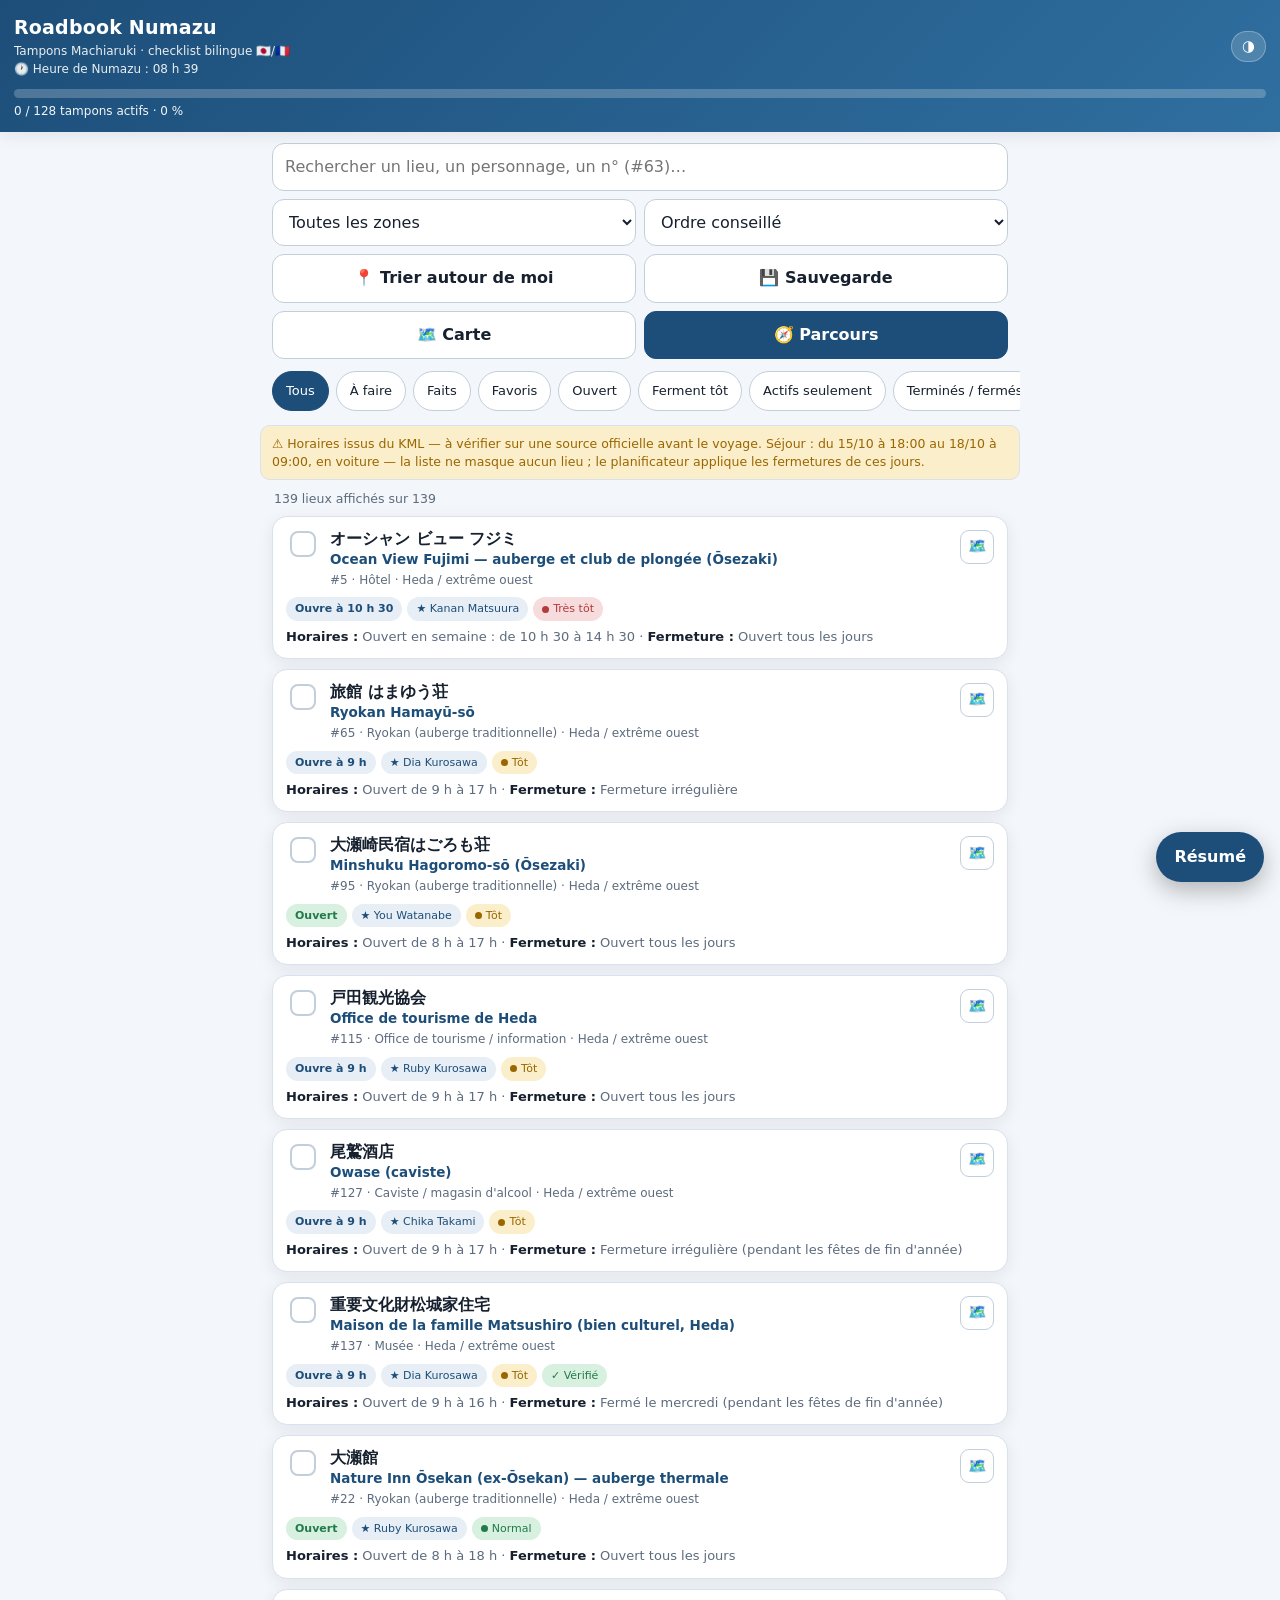
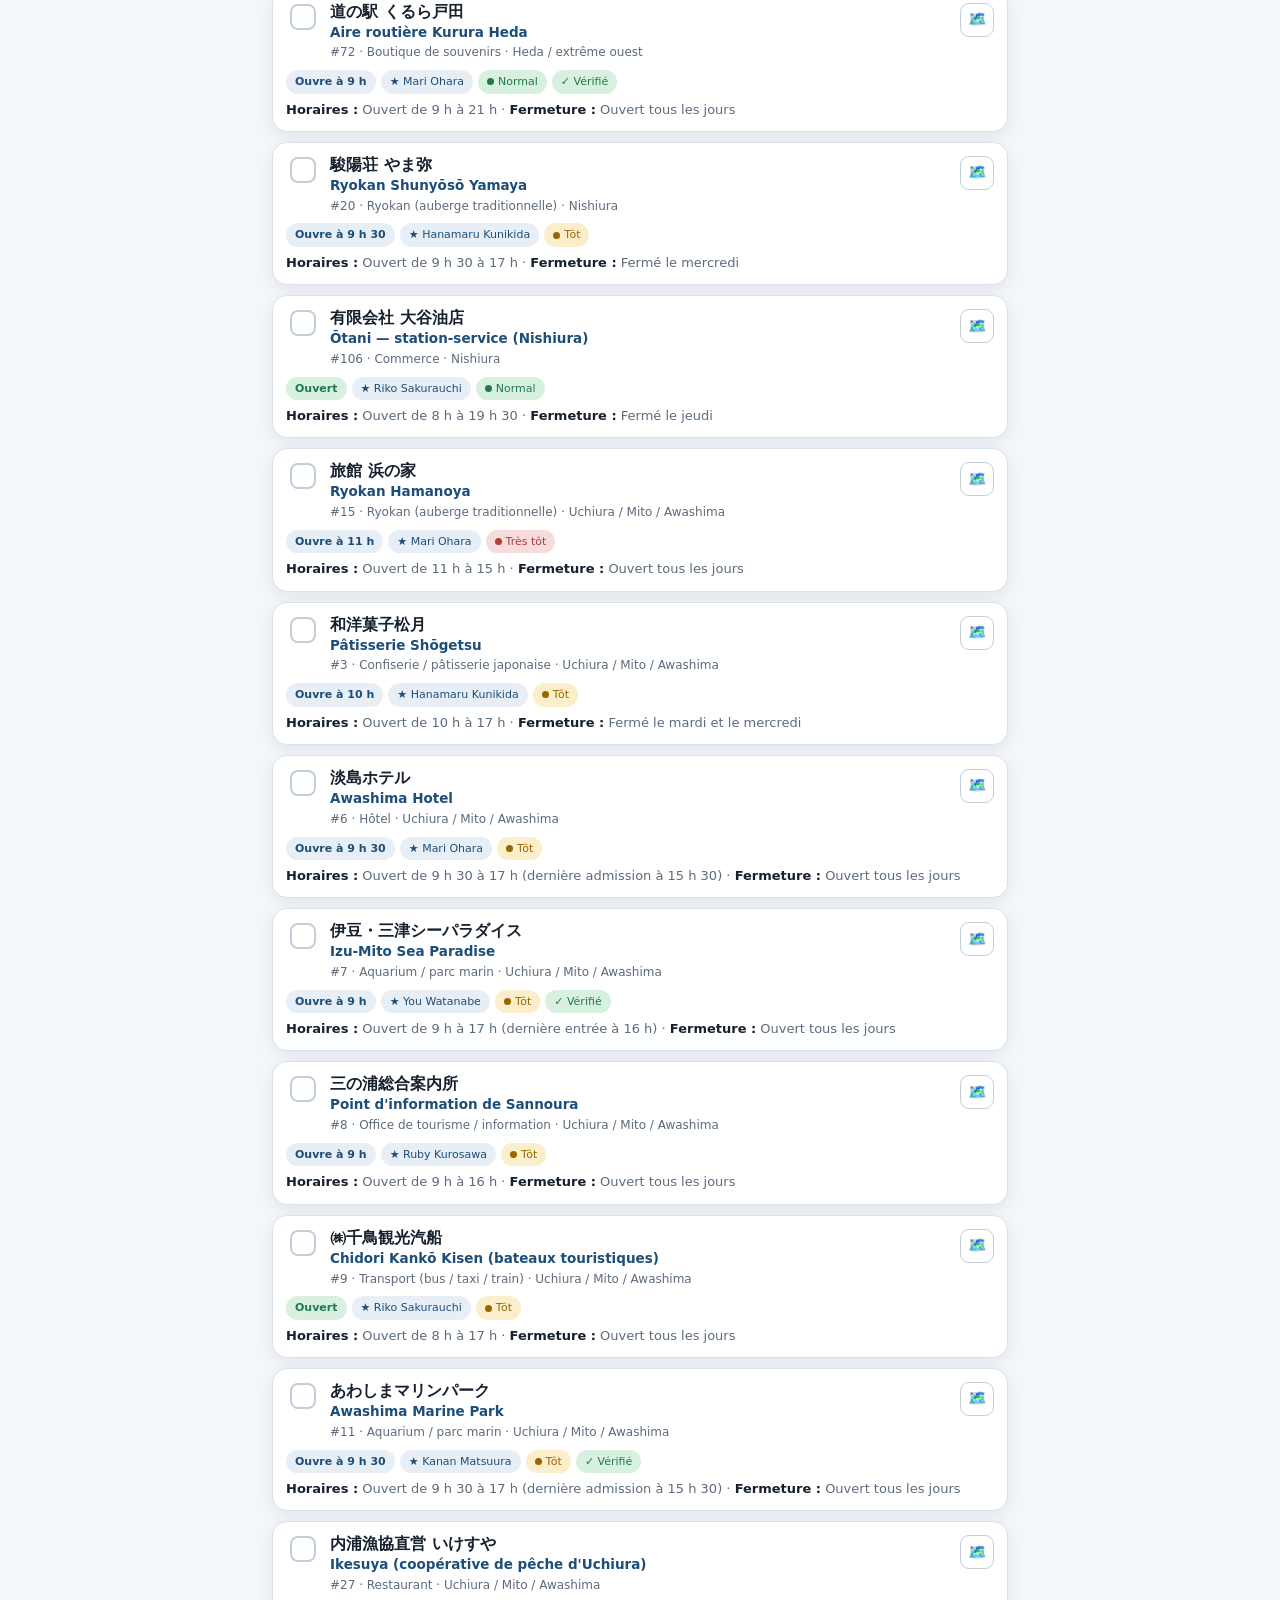
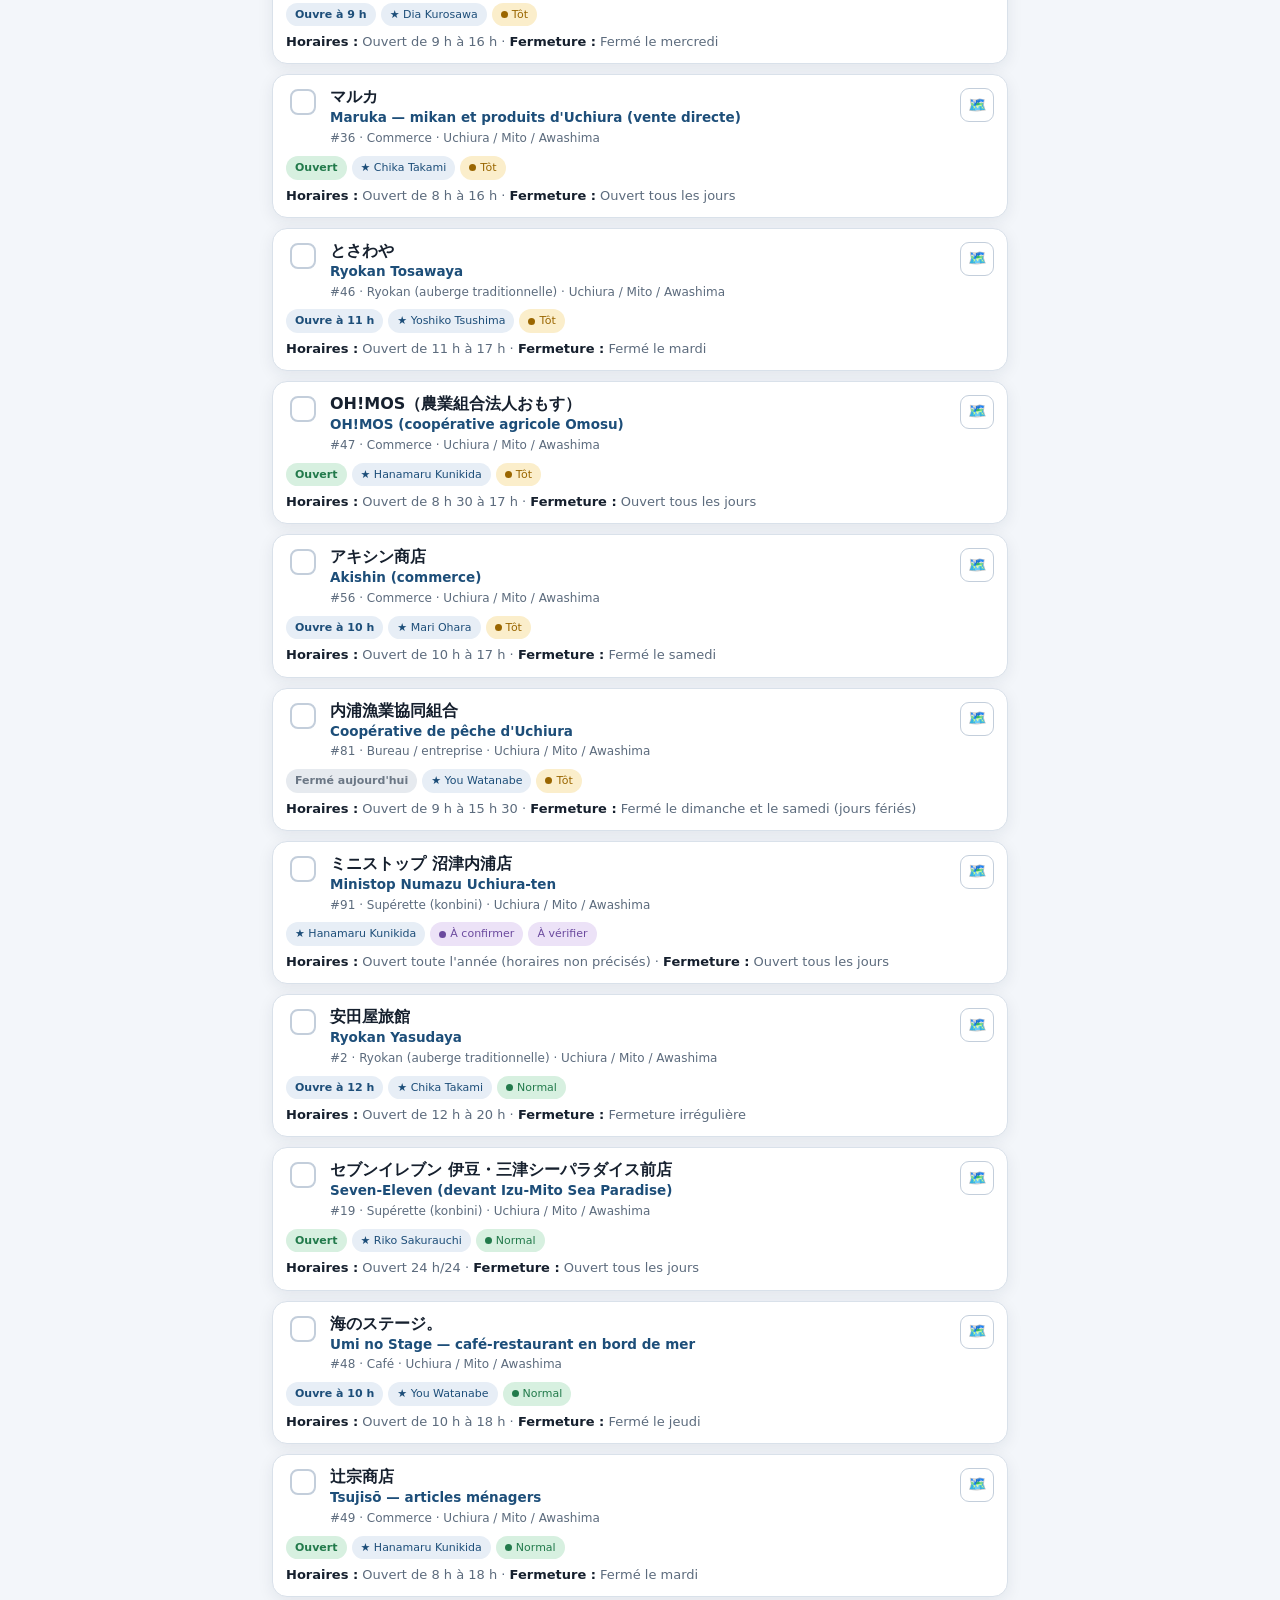
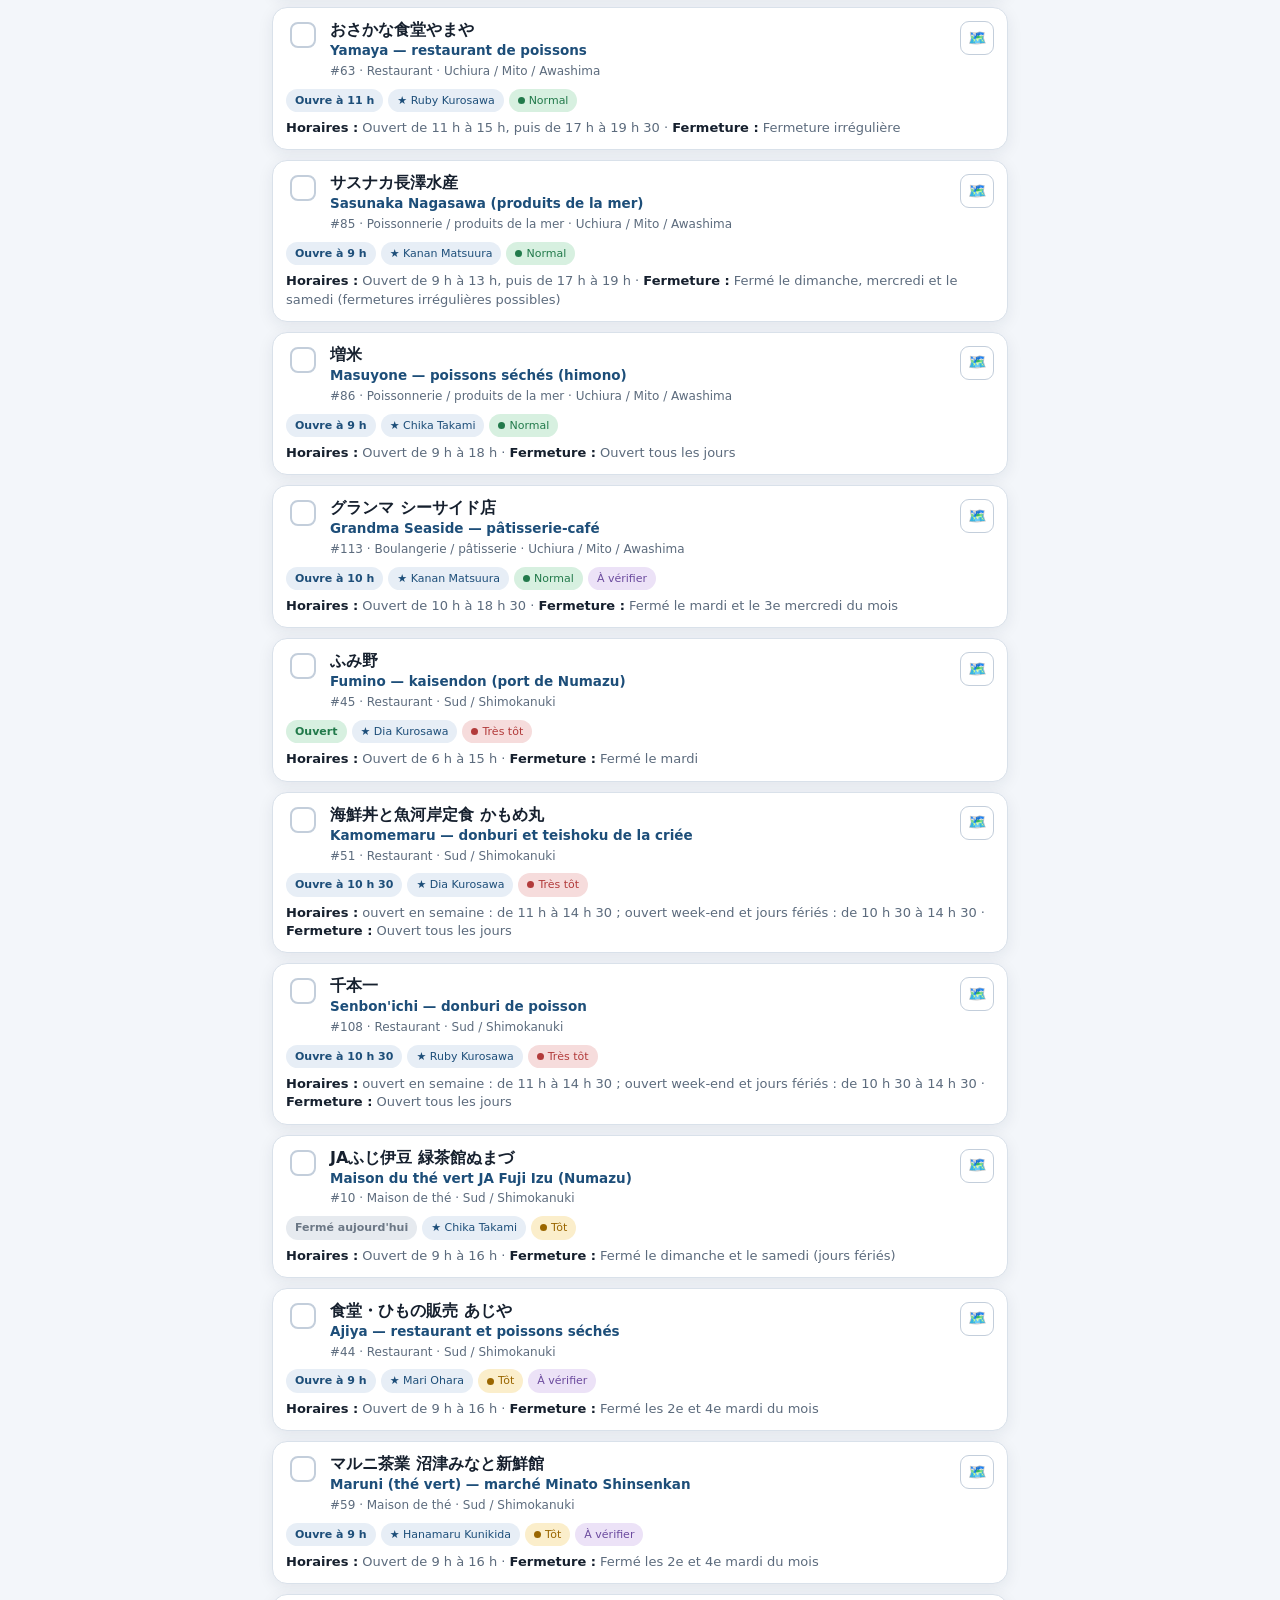
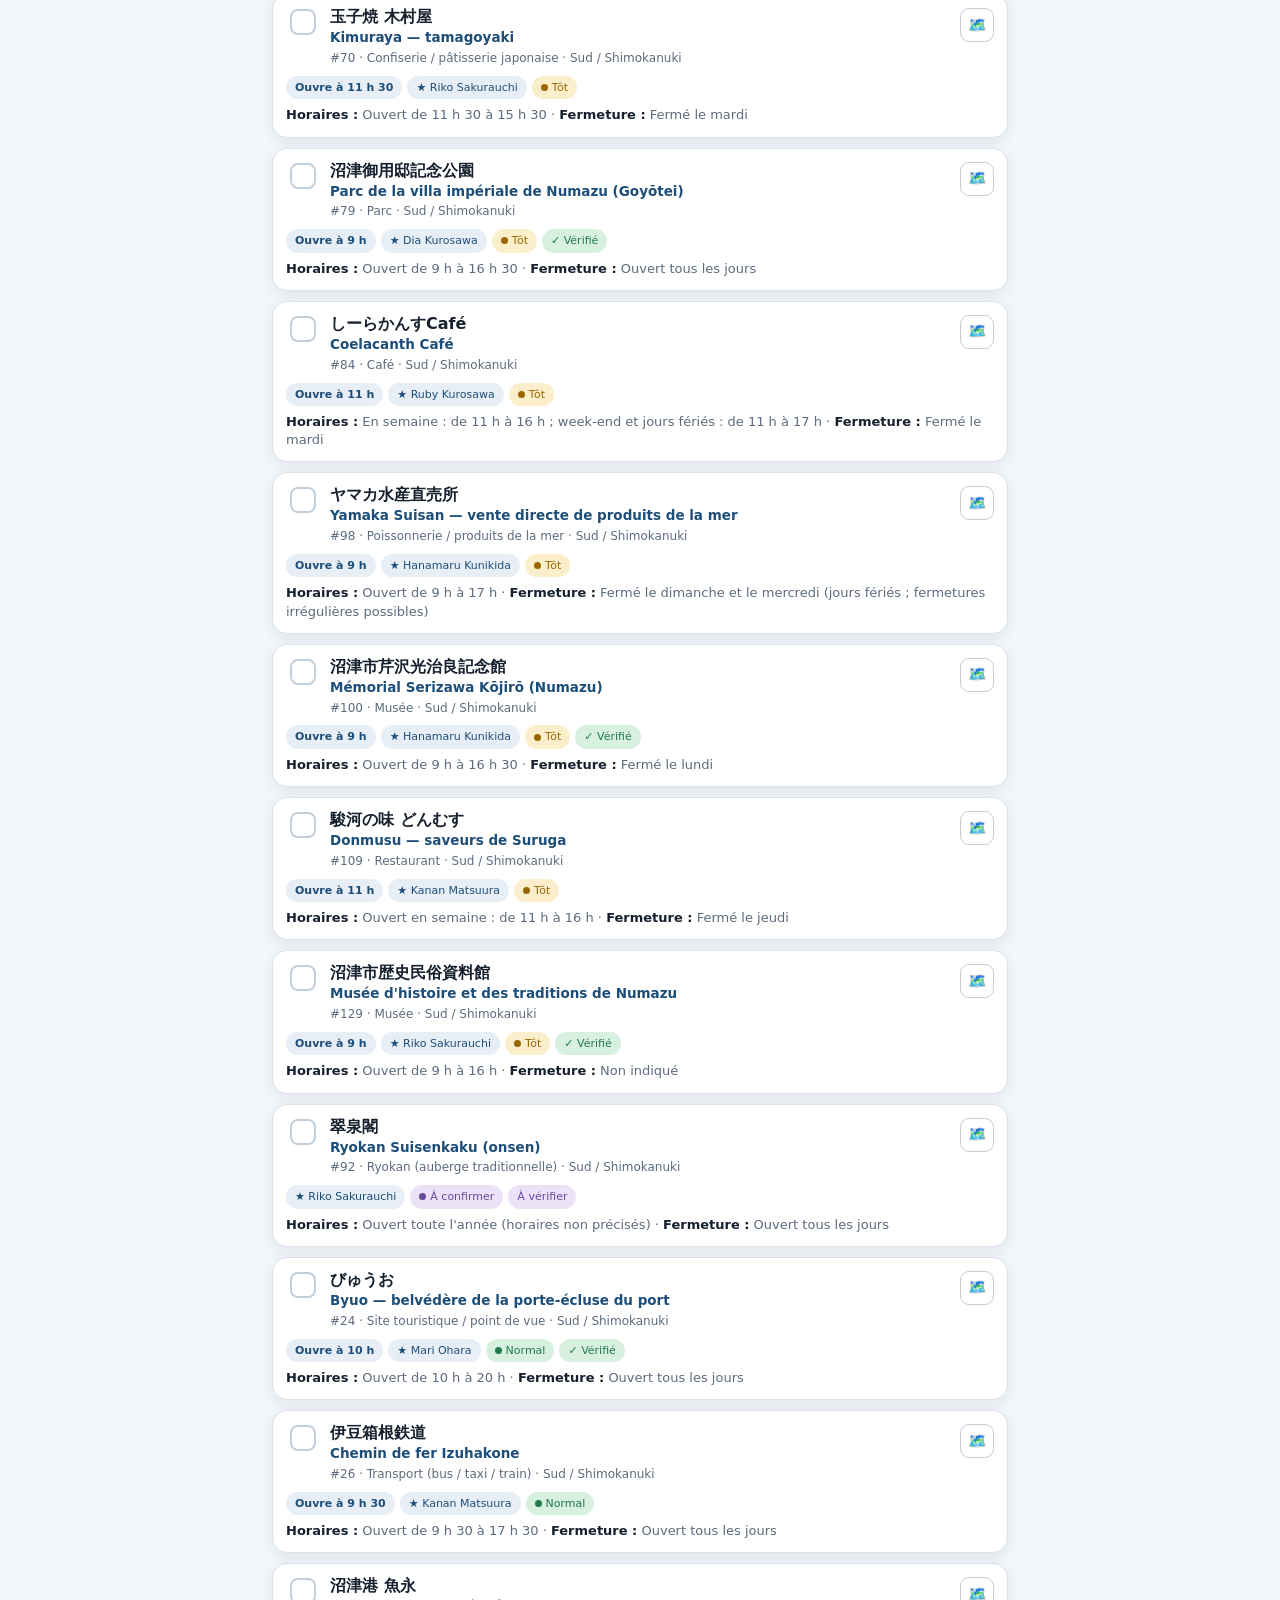
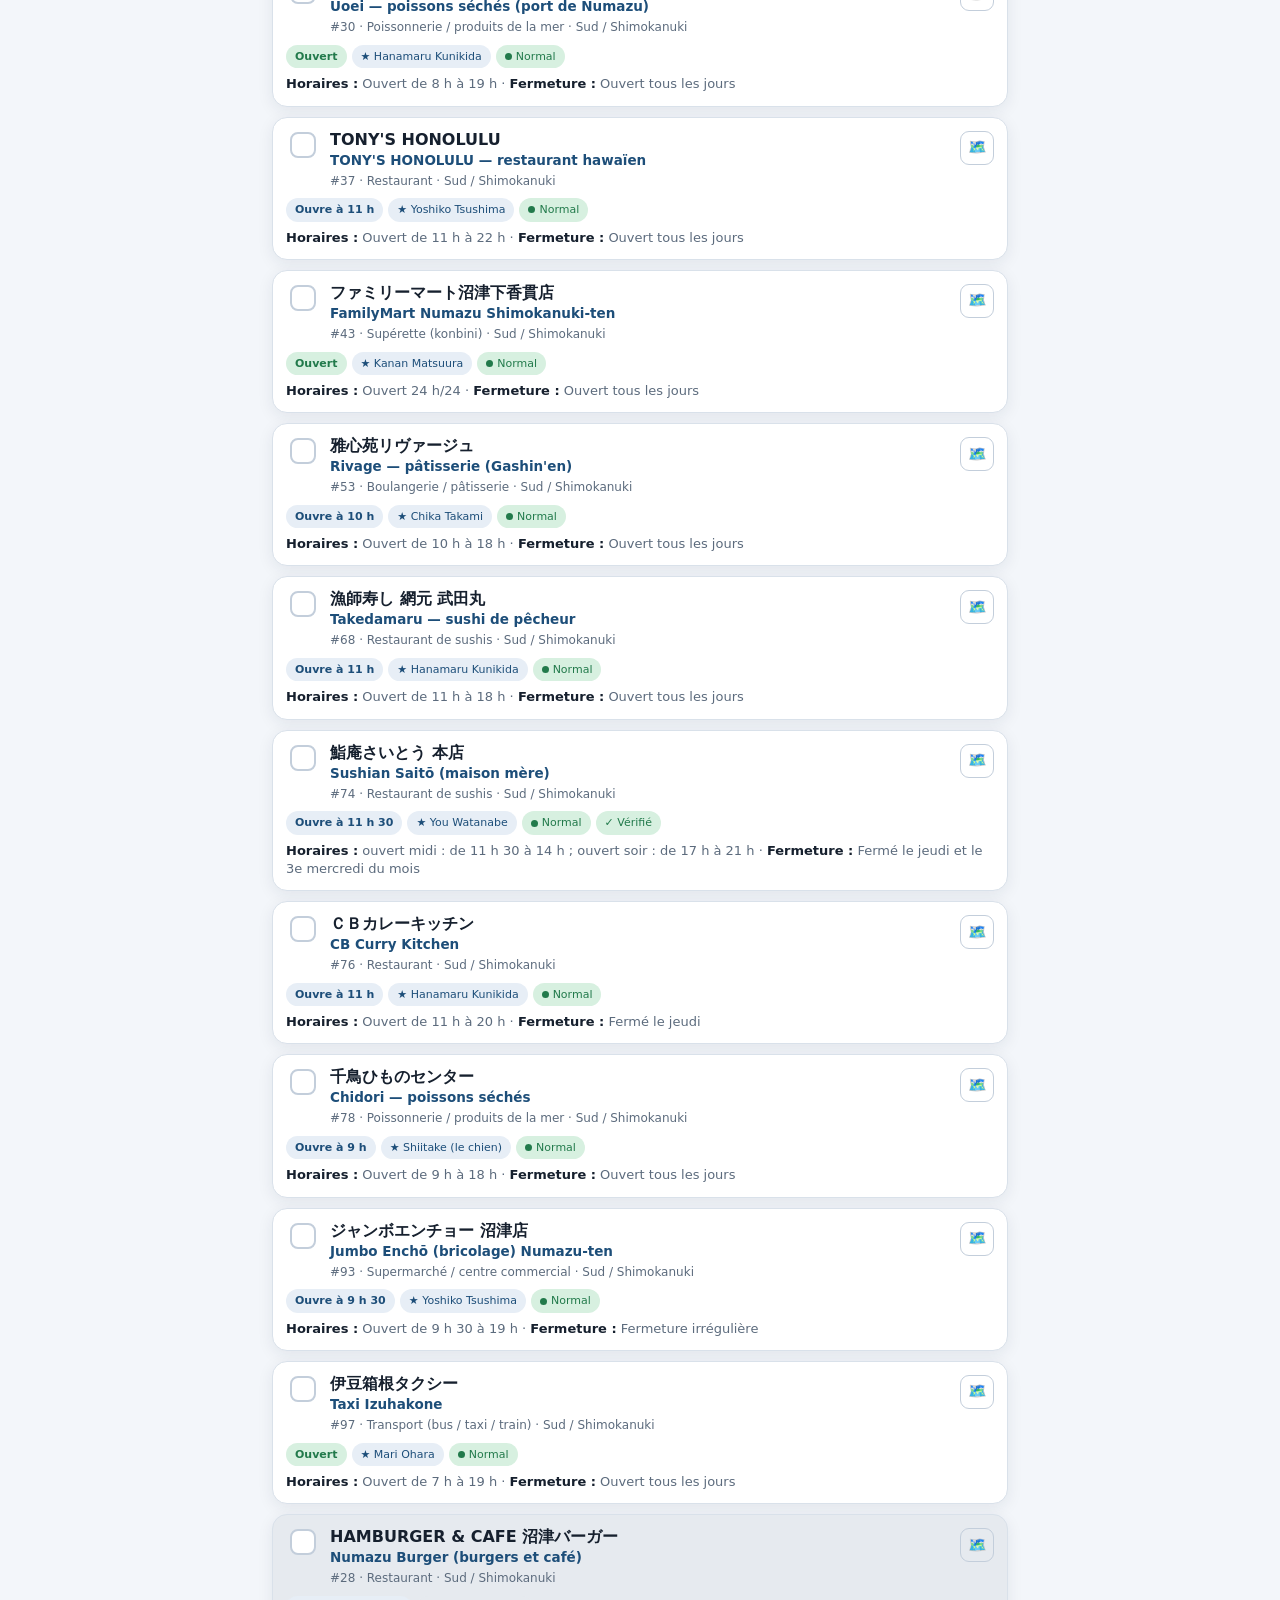
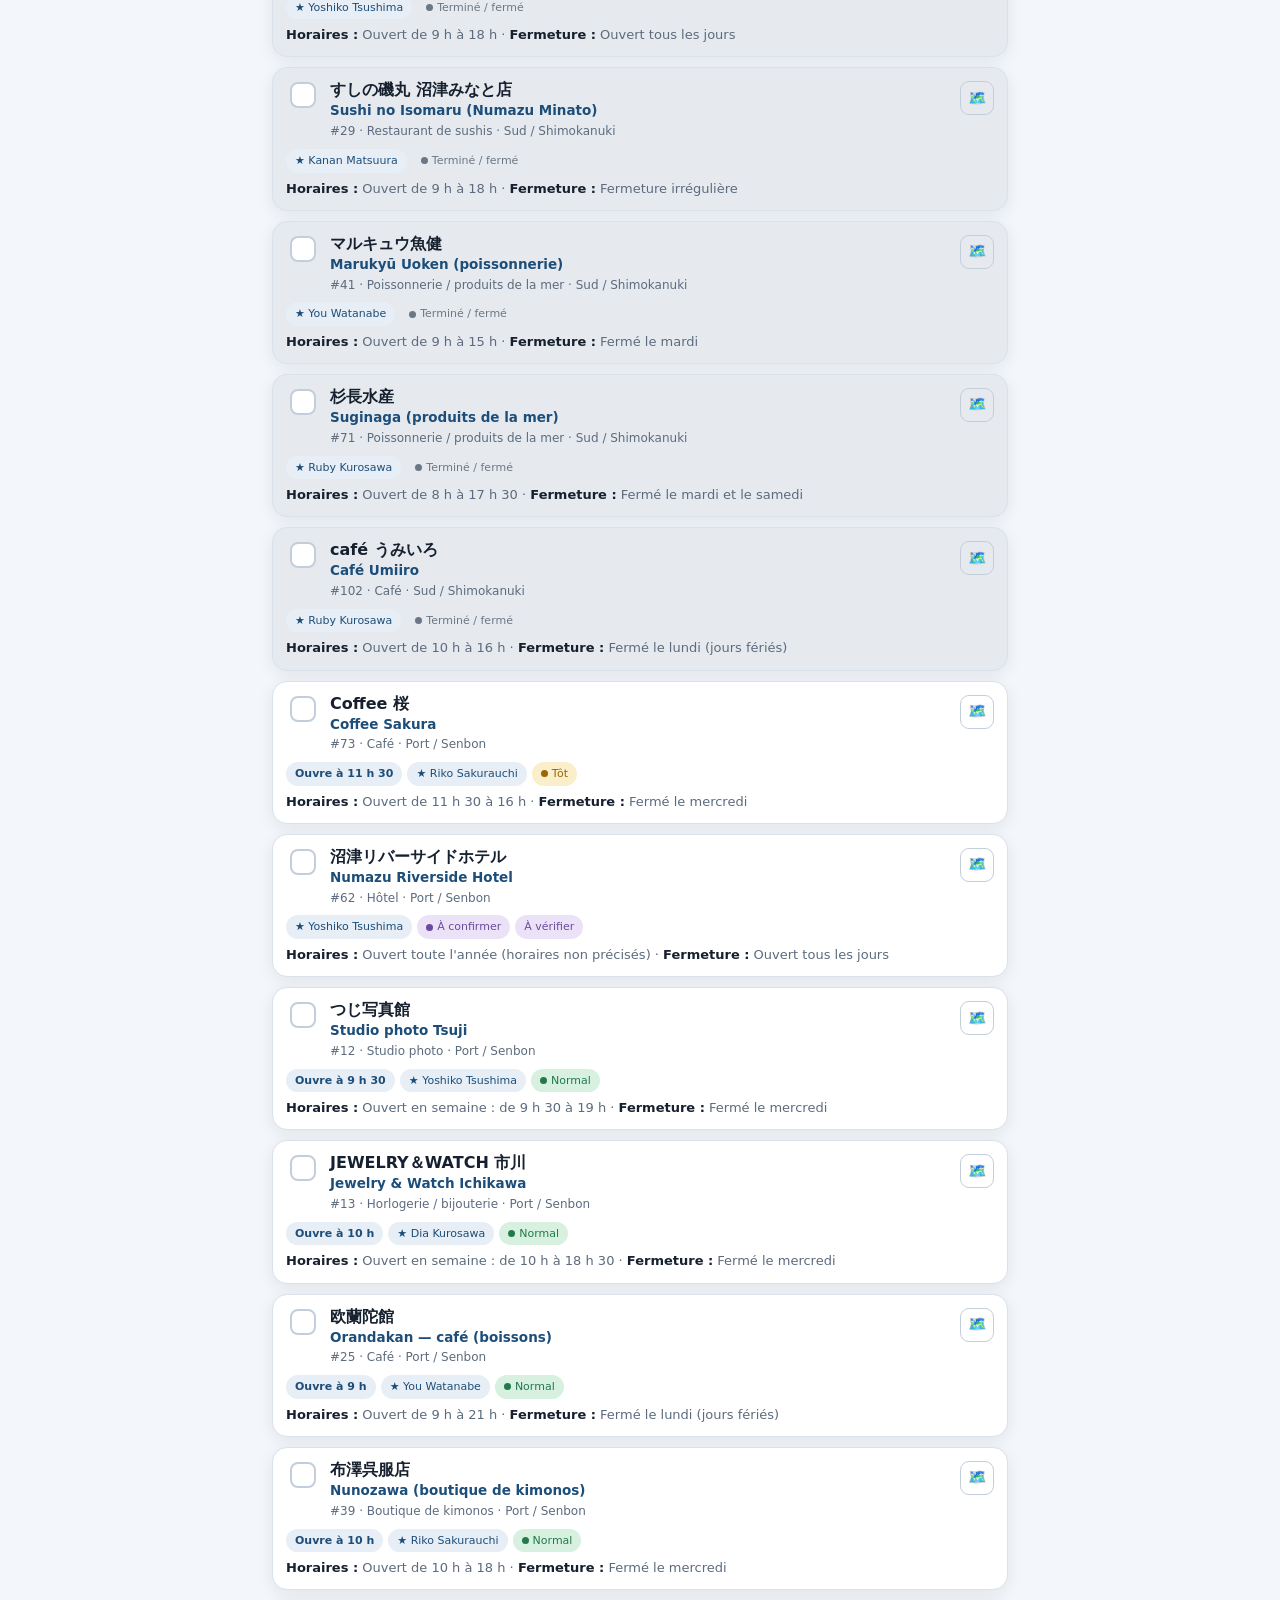
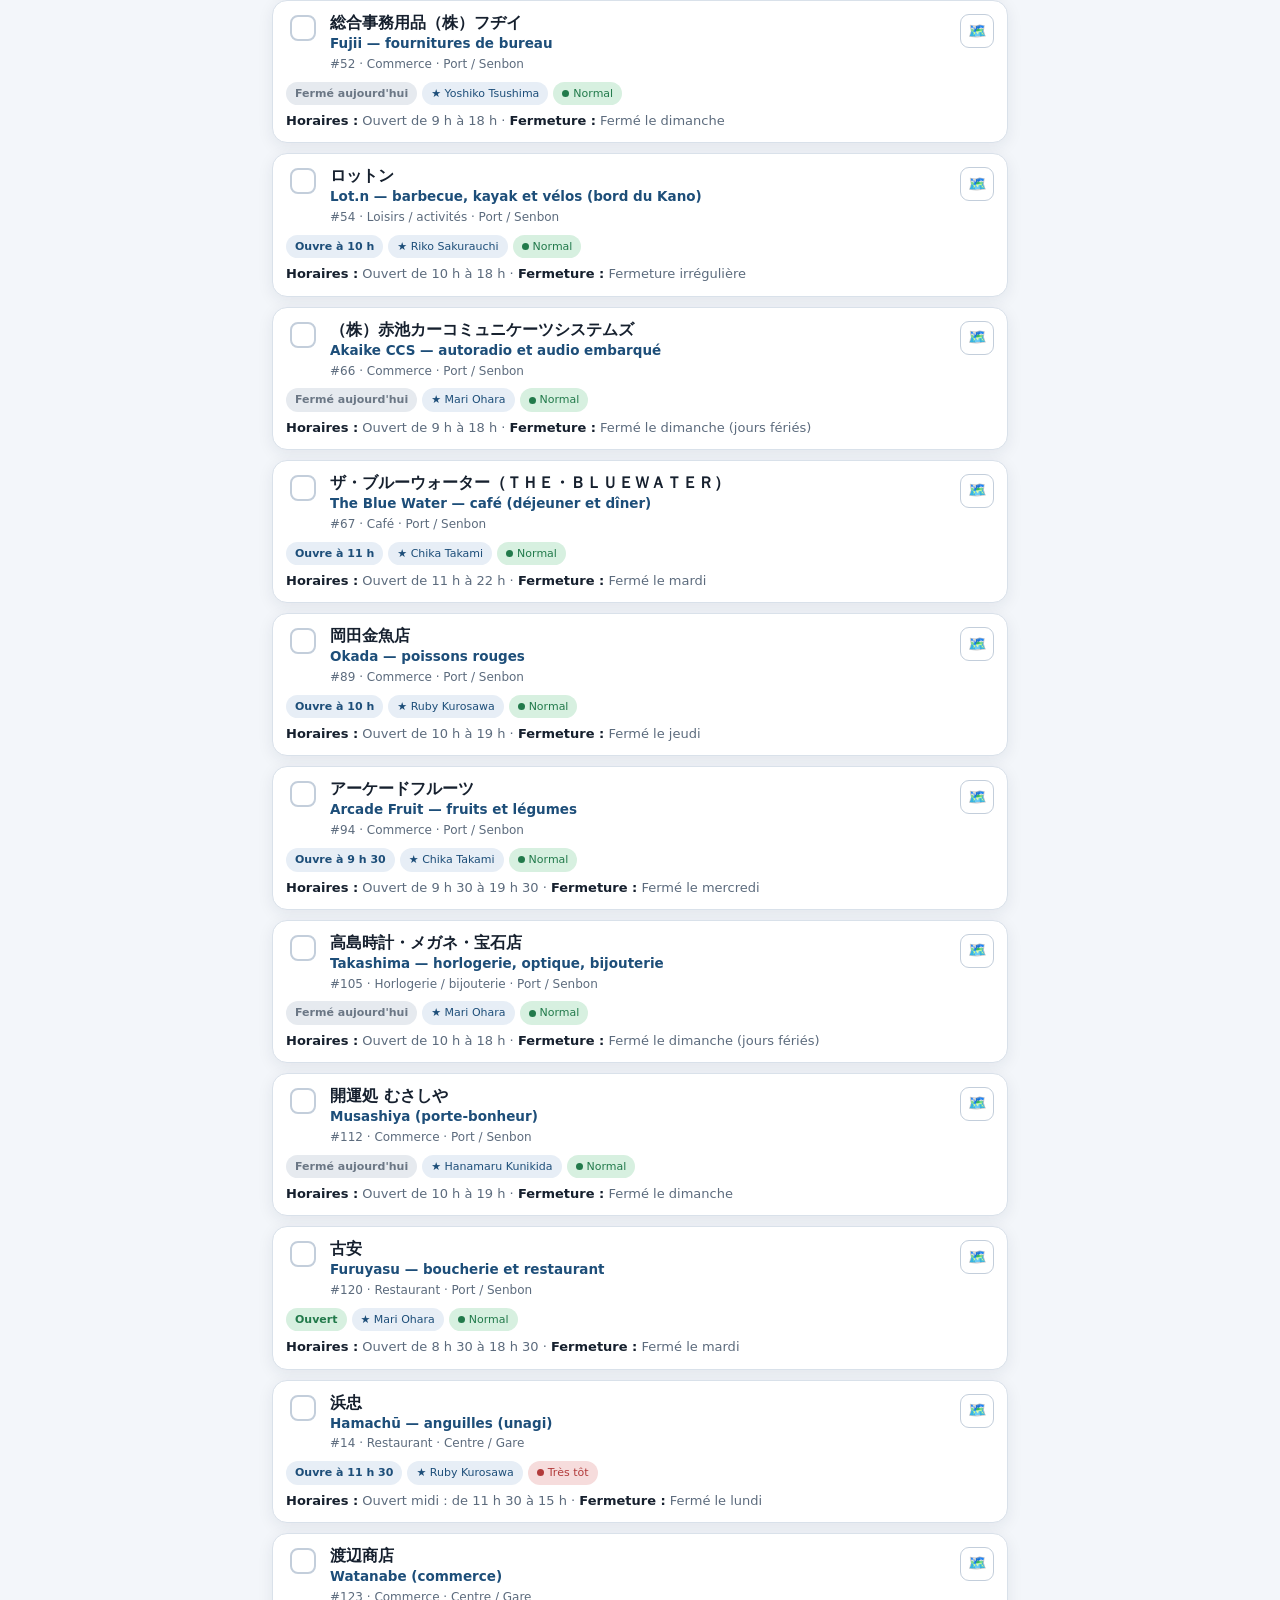
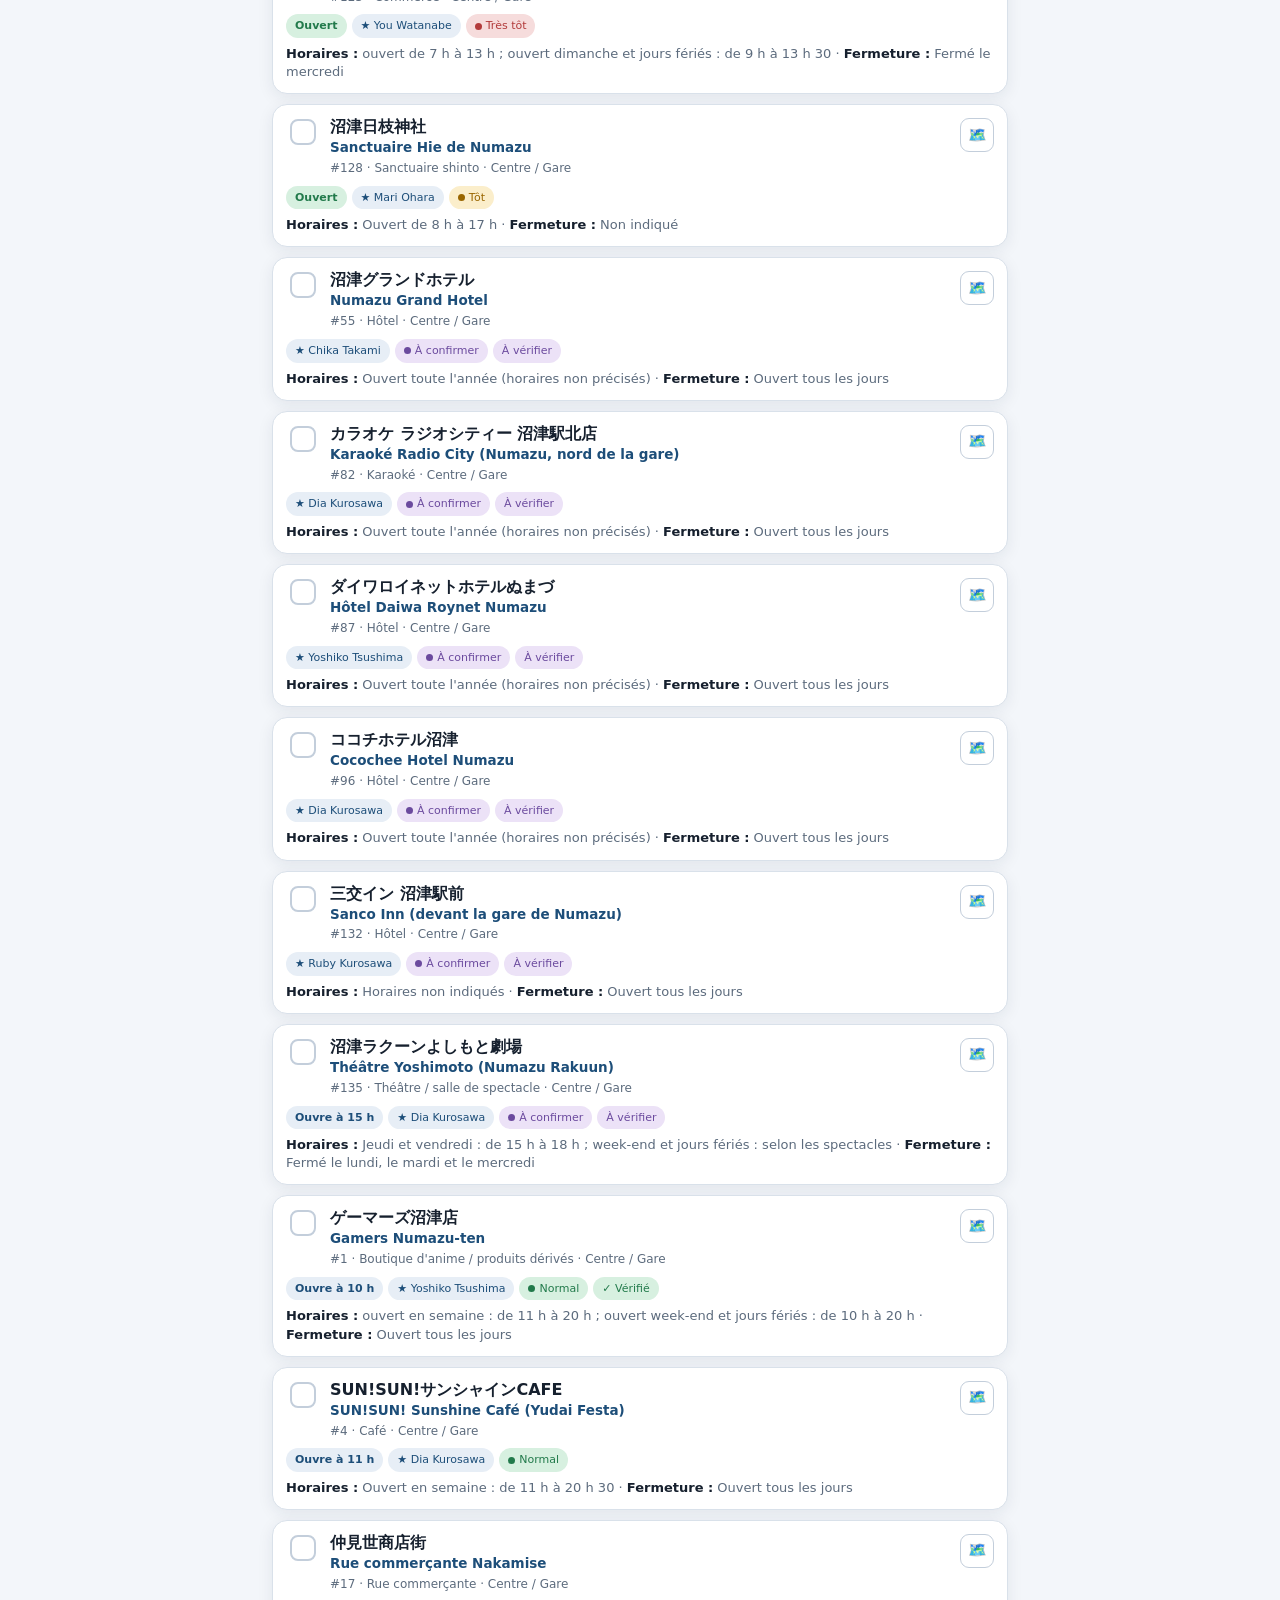
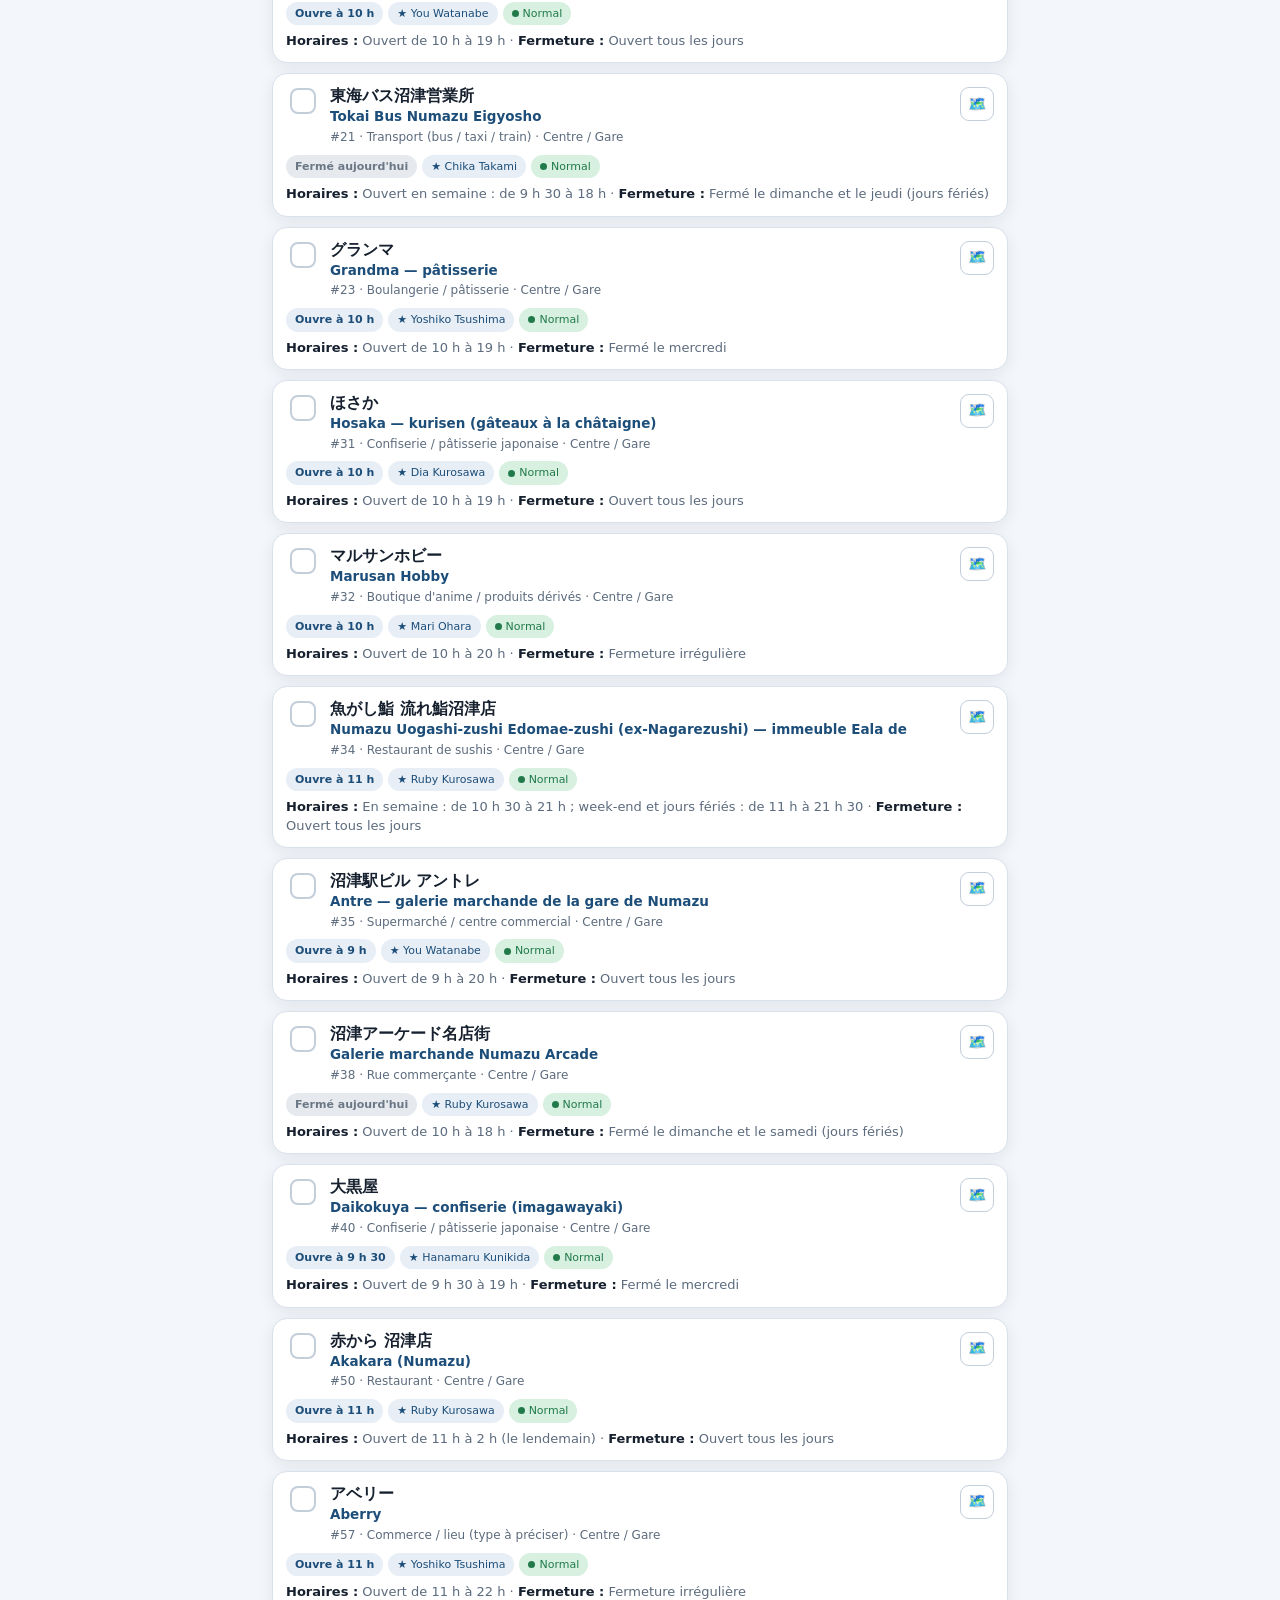
==== roadbook-numazu-app.html @ 33c1a3b4 "Tampons : adresse de Lot.n corrigée (21-18 Ichibachō) - #54 Lot.n : 沼津市市場町21-18 et non 上土町10 (adress" ====
<!doctype html>
<html lang="fr">
<head>
<meta charset="utf-8">
<meta name="viewport" content="width=device-width,initial-scale=1,viewport-fit=cover">
<meta name="theme-color" content="#1d4e79">
<meta name="robots" content="noindex">
<title>Roadbook Numazu — tampons Machiaruki</title>
<style>
/* required styles */

.leaflet-pane,
.leaflet-tile,
.leaflet-marker-icon,
.leaflet-marker-shadow,
.leaflet-tile-container,
.leaflet-pane > svg,
.leaflet-pane > canvas,
.leaflet-zoom-box,
.leaflet-image-layer,
.leaflet-layer {
	position: absolute;
	left: 0;
	top: 0;
	}
.leaflet-container {
	overflow: hidden;
	}
.leaflet-tile,
.leaflet-marker-icon,
.leaflet-marker-shadow {
	-webkit-user-select: none;
	   -moz-user-select: none;
	        user-select: none;
	  -webkit-user-drag: none;
	}
/* Prevents IE11 from highlighting tiles in blue */
.leaflet-tile::selection {
	background: transparent;
}
/* Safari renders non-retina tile on retina better with this, but Chrome is worse */
.leaflet-safari .leaflet-tile {
	image-rendering: -webkit-optimize-contrast;
	}
/* hack that prevents hw layers "stretching" when loading new tiles */
.leaflet-safari .leaflet-tile-container {
	width: 1600px;
	height: 1600px;
	-webkit-transform-origin: 0 0;
	}
.leaflet-marker-icon,
.leaflet-marker-shadow {
	display: block;
	}
/* .leaflet-container svg: reset svg max-width decleration shipped in Joomla! (joomla.org) 3.x */
/* .leaflet-container img: map is broken in FF if you have max-width: 100% on tiles */
.leaflet-container .leaflet-overlay-pane svg {
	max-width: none !important;
	max-height: none !important;
	}
.leaflet-container .leaflet-marker-pane img,
.leaflet-container .leaflet-shadow-pane img,
.leaflet-container .leaflet-tile-pane img,
.leaflet-container img.leaflet-image-layer,
.leaflet-container .leaflet-tile {
	max-width: none !important;
	max-height: none !important;
	width: auto;
	padding: 0;
	}

.leaflet-container img.leaflet-tile {
	/* See: https://bugs.chromium.org/p/chromium/issues/detail?id=600120 */
	mix-blend-mode: plus-lighter;
}

.leaflet-container.leaflet-touch-zoom {
	-ms-touch-action: pan-x pan-y;
	touch-action: pan-x pan-y;
	}
.leaflet-container.leaflet-touch-drag {
	-ms-touch-action: pinch-zoom;
	/* Fallback for FF which doesn't support pinch-zoom */
	touch-action: none;
	touch-action: pinch-zoom;
}
.leaflet-container.leaflet-touch-drag.leaflet-touch-zoom {
	-ms-touch-action: none;
	touch-action: none;
}
.leaflet-container {
	-webkit-tap-highlight-color: transparent;
}
.leaflet-container a {
	-webkit-tap-highlight-color: rgba(51, 181, 229, 0.4);
}
.leaflet-tile {
	filter: inherit;
	visibility: hidden;
	}
.leaflet-tile-loaded {
	visibility: inherit;
	}
.leaflet-zoom-box {
	width: 0;
	height: 0;
	-moz-box-sizing: border-box;
	     box-sizing: border-box;
	z-index: 800;
	}
/* workaround for https://bugzilla.mozilla.org/show_bug.cgi?id=888319 */
.leaflet-overlay-pane svg {
	-moz-user-select: none;
	}

.leaflet-pane         { z-index: 400; }

.leaflet-tile-pane    { z-index: 200; }
.leaflet-overlay-pane { z-index: 400; }
.leaflet-shadow-pane  { z-index: 500; }
.leaflet-marker-pane  { z-index: 600; }
.leaflet-tooltip-pane   { z-index: 650; }
.leaflet-popup-pane   { z-index: 700; }

.leaflet-map-pane canvas { z-index: 100; }
.leaflet-map-pane svg    { z-index: 200; }

.leaflet-vml-shape {
	width: 1px;
	height: 1px;
	}
.lvml {
	behavior: url(#default#VML);
	display: inline-block;
	position: absolute;
	}


/* control positioning */

.leaflet-control {
	position: relative;
	z-index: 800;
	pointer-events: visiblePainted; /* IE 9-10 doesn't have auto */
	pointer-events: auto;
	}
.leaflet-top,
.leaflet-bottom {
	position: absolute;
	z-index: 1000;
	pointer-events: none;
	}
.leaflet-top {
	top: 0;
	}
.leaflet-right {
	right: 0;
	}
.leaflet-bottom {
	bottom: 0;
	}
.leaflet-left {
	left: 0;
	}
.leaflet-control {
	float: left;
	clear: both;
	}
.leaflet-right .leaflet-control {
	float: right;
	}
.leaflet-top .leaflet-control {
	margin-top: 10px;
	}
.leaflet-bottom .leaflet-control {
	margin-bottom: 10px;
	}
.leaflet-left .leaflet-control {
	margin-left: 10px;
	}
.leaflet-right .leaflet-control {
	margin-right: 10px;
	}


/* zoom and fade animations */

.leaflet-fade-anim .leaflet-popup {
	opacity: 0;
	-webkit-transition: opacity 0.2s linear;
	   -moz-transition: opacity 0.2s linear;
	        transition: opacity 0.2s linear;
	}
.leaflet-fade-anim .leaflet-map-pane .leaflet-popup {
	opacity: 1;
	}
.leaflet-zoom-animated {
	-webkit-transform-origin: 0 0;
	    -ms-transform-origin: 0 0;
	        transform-origin: 0 0;
	}
svg.leaflet-zoom-animated {
	will-change: transform;
}

.leaflet-zoom-anim .leaflet-zoom-animated {
	-webkit-transition: -webkit-transform 0.25s cubic-bezier(0,0,0.25,1);
	   -moz-transition:    -moz-transform 0.25s cubic-bezier(0,0,0.25,1);
	        transition:         transform 0.25s cubic-bezier(0,0,0.25,1);
	}
.leaflet-zoom-anim .leaflet-tile,
.leaflet-pan-anim .leaflet-tile {
	-webkit-transition: none;
	   -moz-transition: none;
	        transition: none;
	}

.leaflet-zoom-anim .leaflet-zoom-hide {
	visibility: hidden;
	}


/* cursors */

.leaflet-interactive {
	cursor: pointer;
	}
.leaflet-grab {
	cursor: -webkit-grab;
	cursor:    -moz-grab;
	cursor:         grab;
	}
.leaflet-crosshair,
.leaflet-crosshair .leaflet-interactive {
	cursor: crosshair;
	}
.leaflet-popup-pane,
.leaflet-control {
	cursor: auto;
	}
.leaflet-dragging .leaflet-grab,
.leaflet-dragging .leaflet-grab .leaflet-interactive,
.leaflet-dragging .leaflet-marker-draggable {
	cursor: move;
	cursor: -webkit-grabbing;
	cursor:    -moz-grabbing;
	cursor:         grabbing;
	}

/* marker & overlays interactivity */
.leaflet-marker-icon,
.leaflet-marker-shadow,
.leaflet-image-layer,
.leaflet-pane > svg path,
.leaflet-tile-container {
	pointer-events: none;
	}

.leaflet-marker-icon.leaflet-interactive,
.leaflet-image-layer.leaflet-interactive,
.leaflet-pane > svg path.leaflet-interactive,
svg.leaflet-image-layer.leaflet-interactive path {
	pointer-events: visiblePainted; /* IE 9-10 doesn't have auto */
	pointer-events: auto;
	}

/* visual tweaks */

.leaflet-container {
	background: #ddd;
	outline-offset: 1px;
	}
.leaflet-container a {
	color: #0078A8;
	}
.leaflet-zoom-box {
	border: 2px dotted #38f;
	background: rgba(255,255,255,0.5);
	}


/* general typography */
.leaflet-container {
	font-family: "Helvetica Neue", Arial, Helvetica, sans-serif;
	font-size: 12px;
	font-size: 0.75rem;
	line-height: 1.5;
	}


/* general toolbar styles */

.leaflet-bar {
	box-shadow: 0 1px 5px rgba(0,0,0,0.65);
	border-radius: 4px;
	}
.leaflet-bar a {
	background-color: #fff;
	border-bottom: 1px solid #ccc;
	width: 26px;
	height: 26px;
	line-height: 26px;
	display: block;
	text-align: center;
	text-decoration: none;
	color: black;
	}
.leaflet-bar a,
.leaflet-control-layers-toggle {
	background-position: 50% 50%;
	background-repeat: no-repeat;
	display: block;
	}
.leaflet-bar a:hover,
.leaflet-bar a:focus {
	background-color: #f4f4f4;
	}
.leaflet-bar a:first-child {
	border-top-left-radius: 4px;
	border-top-right-radius: 4px;
	}
.leaflet-bar a:last-child {
	border-bottom-left-radius: 4px;
	border-bottom-right-radius: 4px;
	border-bottom: none;
	}
.leaflet-bar a.leaflet-disabled {
	cursor: default;
	background-color: #f4f4f4;
	color: #bbb;
	}

.leaflet-touch .leaflet-bar a {
	width: 30px;
	height: 30px;
	line-height: 30px;
	}
.leaflet-touch .leaflet-bar a:first-child {
	border-top-left-radius: 2px;
	border-top-right-radius: 2px;
	}
.leaflet-touch .leaflet-bar a:last-child {
	border-bottom-left-radius: 2px;
	border-bottom-right-radius: 2px;
	}

/* zoom control */

.leaflet-control-zoom-in,
.leaflet-control-zoom-out {
	font: bold 18px 'Lucida Console', Monaco, monospace;
	text-indent: 1px;
	}

.leaflet-touch .leaflet-control-zoom-in, .leaflet-touch .leaflet-control-zoom-out  {
	font-size: 22px;
	}


/* layers control */

.leaflet-control-layers {
	box-shadow: 0 1px 5px rgba(0,0,0,0.4);
	background: #fff;
	border-radius: 5px;
	}
.leaflet-control-layers-toggle {
	background-image: url(images/layers.png);
	width: 36px;
	height: 36px;
	}
.leaflet-retina .leaflet-control-layers-toggle {
	background-image: url(images/layers-2x.png);
	background-size: 26px 26px;
	}
.leaflet-touch .leaflet-control-layers-toggle {
	width: 44px;
	height: 44px;
	}
.leaflet-control-layers .leaflet-control-layers-list,
.leaflet-control-layers-expanded .leaflet-control-layers-toggle {
	display: none;
	}
.leaflet-control-layers-expanded .leaflet-control-layers-list {
	display: block;
	position: relative;
	}
.leaflet-control-layers-expanded {
	padding: 6px 10px 6px 6px;
	color: #333;
	background: #fff;
	}
.leaflet-control-layers-scrollbar {
	overflow-y: scroll;
	overflow-x: hidden;
	padding-right: 5px;
	}
.leaflet-control-layers-selector {
	margin-top: 2px;
	position: relative;
	top: 1px;
	}
.leaflet-control-layers label {
	display: block;
	font-size: 13px;
	font-size: 1.08333em;
	}
.leaflet-control-layers-separator {
	height: 0;
	border-top: 1px solid #ddd;
	margin: 5px -10px 5px -6px;
	}

/* Default icon URLs */
.leaflet-default-icon-path { /* used only in path-guessing heuristic, see L.Icon.Default */
	background-image: url(images/marker-icon.png);
	}


/* attribution and scale controls */

.leaflet-container .leaflet-control-attribution {
	background: #fff;
	background: rgba(255, 255, 255, 0.8);
	margin: 0;
	}
.leaflet-control-attribution,
.leaflet-control-scale-line {
	padding: 0 5px;
	color: #333;
	line-height: 1.4;
	}
.leaflet-control-attribution a {
	text-decoration: none;
	}
.leaflet-control-attribution a:hover,
.leaflet-control-attribution a:focus {
	text-decoration: underline;
	}
.leaflet-attribution-flag {
	display: inline !important;
	vertical-align: baseline !important;
	width: 1em;
	height: 0.6669em;
	}
.leaflet-left .leaflet-control-scale {
	margin-left: 5px;
	}
.leaflet-bottom .leaflet-control-scale {
	margin-bottom: 5px;
	}
.leaflet-control-scale-line {
	border: 2px solid #777;
	border-top: none;
	line-height: 1.1;
	padding: 2px 5px 1px;
	white-space: nowrap;
	-moz-box-sizing: border-box;
	     box-sizing: border-box;
	background: rgba(255, 255, 255, 0.8);
	text-shadow: 1px 1px #fff;
	}
.leaflet-control-scale-line:not(:first-child) {
	border-top: 2px solid #777;
	border-bottom: none;
	margin-top: -2px;
	}
.leaflet-control-scale-line:not(:first-child):not(:last-child) {
	border-bottom: 2px solid #777;
	}

.leaflet-touch .leaflet-control-attribution,
.leaflet-touch .leaflet-control-layers,
.leaflet-touch .leaflet-bar {
	box-shadow: none;
	}
.leaflet-touch .leaflet-control-layers,
.leaflet-touch .leaflet-bar {
	border: 2px solid rgba(0,0,0,0.2);
	background-clip: padding-box;
	}


/* popup */

.leaflet-popup {
	position: absolute;
	text-align: center;
	margin-bottom: 20px;
	}
.leaflet-popup-content-wrapper {
	padding: 1px;
	text-align: left;
	border-radius: 12px;
	}
.leaflet-popup-content {
	margin: 13px 24px 13px 20px;
	line-height: 1.3;
	font-size: 13px;
	font-size: 1.08333em;
	min-height: 1px;
	}
.leaflet-popup-content p {
	margin: 17px 0;
	margin: 1.3em 0;
	}
.leaflet-popup-tip-container {
	width: 40px;
	height: 20px;
	position: absolute;
	left: 50%;
	margin-top: -1px;
	margin-left: -20px;
	overflow: hidden;
	pointer-events: none;
	}
.leaflet-popup-tip {
	width: 17px;
	height: 17px;
	padding: 1px;

	margin: -10px auto 0;
	pointer-events: auto;

	-webkit-transform: rotate(45deg);
	   -moz-transform: rotate(45deg);
	    -ms-transform: rotate(45deg);
	        transform: rotate(45deg);
	}
.leaflet-popup-content-wrapper,
.leaflet-popup-tip {
	background: white;
	color: #333;
	box-shadow: 0 3px 14px rgba(0,0,0,0.4);
	}
.leaflet-container a.leaflet-popup-close-button {
	position: absolute;
	top: 0;
	right: 0;
	border: none;
	text-align: center;
	width: 24px;
	height: 24px;
	font: 16px/24px Tahoma, Verdana, sans-serif;
	color: #757575;
	text-decoration: none;
	background: transparent;
	}
.leaflet-container a.leaflet-popup-close-button:hover,
.leaflet-container a.leaflet-popup-close-button:focus {
	color: #585858;
	}
.leaflet-popup-scrolled {
	overflow: auto;
	}

.leaflet-oldie .leaflet-popup-content-wrapper {
	-ms-zoom: 1;
	}
.leaflet-oldie .leaflet-popup-tip {
	width: 24px;
	margin: 0 auto;

	-ms-filter: "progid:DXImageTransform.Microsoft.Matrix(M11=0.70710678, M12=0.70710678, M21=-0.70710678, M22=0.70710678)";
	filter: progid:DXImageTransform.Microsoft.Matrix(M11=0.70710678, M12=0.70710678, M21=-0.70710678, M22=0.70710678);
	}

.leaflet-oldie .leaflet-control-zoom,
.leaflet-oldie .leaflet-control-layers,
.leaflet-oldie .leaflet-popup-content-wrapper,
.leaflet-oldie .leaflet-popup-tip {
	border: 1px solid #999;
	}


/* div icon */

.leaflet-div-icon {
	background: #fff;
	border: 1px solid #666;
	}


/* Tooltip */
/* Base styles for the element that has a tooltip */
.leaflet-tooltip {
	position: absolute;
	padding: 6px;
	background-color: #fff;
	border: 1px solid #fff;
	border-radius: 3px;
	color: #222;
	white-space: nowrap;
	-webkit-user-select: none;
	-moz-user-select: none;
	-ms-user-select: none;
	user-select: none;
	pointer-events: none;
	box-shadow: 0 1px 3px rgba(0,0,0,0.4);
	}
.leaflet-tooltip.leaflet-interactive {
	cursor: pointer;
	pointer-events: auto;
	}
.leaflet-tooltip-top:before,
.leaflet-tooltip-bottom:before,
.leaflet-tooltip-left:before,
.leaflet-tooltip-right:before {
	position: absolute;
	pointer-events: none;
	border: 6px solid transparent;
	background: transparent;
	content: "";
	}

/* Directions */

.leaflet-tooltip-bottom {
	margin-top: 6px;
}
.leaflet-tooltip-top {
	margin-top: -6px;
}
.leaflet-tooltip-bottom:before,
.leaflet-tooltip-top:before {
	left: 50%;
	margin-left: -6px;
	}
.leaflet-tooltip-top:before {
	bottom: 0;
	margin-bottom: -12px;
	border-top-color: #fff;
	}
.leaflet-tooltip-bottom:before {
	top: 0;
	margin-top: -12px;
	margin-left: -6px;
	border-bottom-color: #fff;
	}
.leaflet-tooltip-left {
	margin-left: -6px;
}
.leaflet-tooltip-right {
	margin-left: 6px;
}
.leaflet-tooltip-left:before,
.leaflet-tooltip-right:before {
	top: 50%;
	margin-top: -6px;
	}
.leaflet-tooltip-left:before {
	right: 0;
	margin-right: -12px;
	border-left-color: #fff;
	}
.leaflet-tooltip-right:before {
	left: 0;
	margin-left: -12px;
	border-right-color: #fff;
	}

/* Printing */

@media print {
	/* Prevent printers from removing background-images of controls. */
	.leaflet-control {
		-webkit-print-color-adjust: exact;
		print-color-adjust: exact;
		}
	}

/* ---- app ---- */
/* styles.css — Roadbook Numazu. Sobre, mobile-first, clair + sombre. */
:root {
  --bg: #f3f6fa; --card: #ffffff; --ink: #16202e; --muted: #5c6b7d;
  --line: #d9e1ea; --line-strong: #c3cedb;
  --accent: #1d4e79; --accent-ink: #ffffff; --accent-soft: #e7eef6;
  --ok: #227a4b; --ok-soft: #d7f0e0;
  --warn: #9a6600; --warn-soft: #fbeecb;
  --danger: #b23b3b; --danger-soft: #f6dcdc;
  --violet: #6b4a9e; --violet-soft: #ece2f7;
  --grey: #6b7785; --grey-soft: #e6eaef;
  --shadow: 0 4px 16px rgba(20, 40, 70, .08);
  --radius: 15px;
}
@media (prefers-color-scheme: dark) {
  :root {
    --bg: #0f1620; --card: #182430; --ink: #e8eef5; --muted: #9fb0c2;
    --line: #26333f; --line-strong: #33424f;
    --accent: #4f97cf; --accent-ink: #08131d; --accent-soft: #1c2b3a;
    --ok: #5cc189; --ok-soft: #143024;
    --warn: #e0b25a; --warn-soft: #33280f;
    --danger: #e08585; --danger-soft: #341a1a;
    --violet: #b79be6; --violet-soft: #241a33;
    --grey: #93a1af; --grey-soft: #202c37;
    --shadow: 0 4px 16px rgba(0, 0, 0, .35);
  }
}
:root[data-theme="dark"] {
  --bg: #0f1620; --card: #182430; --ink: #e8eef5; --muted: #9fb0c2;
  --line: #26333f; --line-strong: #33424f;
  --accent: #4f97cf; --accent-ink: #08131d; --accent-soft: #1c2b3a;
  --ok: #5cc189; --ok-soft: #143024; --warn: #e0b25a; --warn-soft: #33280f;
  --danger: #e08585; --danger-soft: #341a1a; --violet: #b79be6; --violet-soft: #241a33;
  --grey: #93a1af; --grey-soft: #202c37; --shadow: 0 4px 16px rgba(0, 0, 0, .35);
}
:root[data-theme="light"] {
  --bg: #f3f6fa; --card: #ffffff; --ink: #16202e; --muted: #5c6b7d;
  --line: #d9e1ea; --line-strong: #c3cedb; --accent: #1d4e79; --accent-ink: #fff;
  --accent-soft: #e7eef6; --ok: #227a4b; --ok-soft: #d7f0e0; --warn: #9a6600;
  --warn-soft: #fbeecb; --danger: #b23b3b; --danger-soft: #f6dcdc; --violet: #6b4a9e;
  --violet-soft: #ece2f7; --grey: #6b7785; --grey-soft: #e6eaef;
  --shadow: 0 4px 16px rgba(20, 40, 70, .08);
}

* { box-sizing: border-box; }
html, body { margin: 0; }
body {
  font-family: system-ui, -apple-system, "Segoe UI", Roboto, sans-serif;
  background: var(--bg); color: var(--ink);
  -webkit-text-size-adjust: 100%; line-height: 1.4;
}
button, input, select, textarea { font: inherit; color: inherit; }
button { cursor: pointer; }

/* En-tête */
header {
  position: sticky; top: 0; z-index: 20;
  background: linear-gradient(135deg, var(--accent), #2f6fa0);
  color: var(--accent-ink); padding: 14px 14px 12px;
  box-shadow: var(--shadow); padding-top: calc(14px + env(safe-area-inset-top));
}
.head-row { display: flex; align-items: center; justify-content: space-between; gap: 10px; }
h1 { font-size: 19px; margin: 0; letter-spacing: .2px; }
.head-sub { font-size: 12px; opacity: .9; margin-top: 2px; }
.theme-btn {
  background: rgba(255, 255, 255, .16); border: 1px solid rgba(255, 255, 255, .28);
  color: #fff; border-radius: 999px; padding: 7px 10px; font-size: 15px; line-height: 1;
}
.progress-wrap {
  margin-top: 11px; background: rgba(255, 255, 255, .22);
  border-radius: 999px; height: 9px; overflow: hidden;
}
.progress { height: 100%; width: 0; background: #7fe0a9; transition: width .3s; }
.progress-label { font-size: 12px; margin-top: 5px; opacity: .95; }

/* Contrôles */
.controls { padding: 11px 12px 4px; display: grid; gap: 8px; }
.controls input, .controls select {
  width: 100%; border: 1px solid var(--line-strong); border-radius: 12px;
  padding: 12px; background: var(--card); min-height: 44px;
}
.row2 { display: grid; grid-template-columns: 1fr 1fr; gap: 8px; }
.btn {
  border: 1px solid var(--line-strong); border-radius: 12px; padding: 12px;
  background: var(--card); font-weight: 600; min-height: 44px; text-align: center;
}
.btn.small { padding: 9px 10px; min-height: 0; font-weight: 600; font-size: 13px; }
.btn.accent { background: var(--accent); color: var(--accent-ink); border-color: var(--accent); }

/* Puces de filtre */
.chips { display: flex; gap: 7px; overflow-x: auto; padding: 8px 12px 6px; scrollbar-width: none; }
.chips::-webkit-scrollbar { display: none; }
.chip {
  white-space: nowrap; border: 1px solid var(--line-strong); background: var(--card);
  border-radius: 999px; padding: 9px 13px; font-size: 13px; min-height: 40px;
}
.chip.active { background: var(--accent); color: var(--accent-ink); border-color: var(--accent); }

/* Bandeau d'avertissement horaires */
.notice {
  margin: 8px 12px 2px; font-size: 12.5px; color: var(--warn);
  background: var(--warn-soft); border: 1px solid var(--line); border-radius: 10px;
  padding: 9px 11px;
}

/* Liste */
.count-line { padding: 8px 14px 2px; font-size: 12.5px; color: var(--muted); }
.list { padding: 6px 12px 96px; display: grid; gap: 10px; }
.card {
  background: var(--card); border: 1px solid var(--line); border-radius: var(--radius);
  padding: 12px 13px; box-shadow: var(--shadow);
}
.card.is-done { opacity: .62; }
.card.is-ended { background: var(--grey-soft); }
.card-top { display: flex; gap: 11px; align-items: flex-start; }
.card-map {
  flex: 0 0 auto; align-self: flex-start; margin-top: 1px; background: transparent;
  border: 1px solid var(--line-strong); border-radius: 9px; width: 34px; height: 34px;
  font-size: 15px; line-height: 1; color: var(--accent); cursor: pointer;
}
.check {
  appearance: none; -webkit-appearance: none; flex: 0 0 auto;
  width: 26px; height: 26px; margin-top: 2px; border: 2px solid var(--line-strong);
  border-radius: 8px; background: var(--card); position: relative;
}
.check:checked { background: var(--ok); border-color: var(--ok); }
.check:checked::after {
  content: ""; position: absolute; left: 8px; top: 3px; width: 6px; height: 12px;
  border: solid #fff; border-width: 0 3px 3px 0; transform: rotate(45deg);
}
.title-ja { font-weight: 700; font-size: 16px; line-height: 1.25; word-break: break-word; }
.title-fr { font-size: 13.5px; color: var(--accent); font-weight: 600; margin-top: 1px; }
.title-fr.uncertain { color: var(--muted); font-style: italic; font-weight: 500; }
.meta { font-size: 12px; color: var(--muted); margin-top: 3px; }

.badges { display: flex; flex-wrap: wrap; gap: 5px; margin: 9px 0 2px; }
.badge {
  font-size: 11px; border-radius: 999px; padding: 3px 8px; background: var(--accent-soft);
  color: var(--accent); border: 1px solid transparent; display: inline-flex; align-items: center; gap: 4px;
}
.badge .dot { width: 7px; height: 7px; border-radius: 50%; background: currentColor; }
.badge.early { background: var(--warn-soft); color: var(--warn); }
.badge.veryearly { background: var(--danger-soft); color: var(--danger); }
.badge.ok { background: var(--ok-soft); color: var(--ok); }
.badge.ended { background: var(--grey-soft); color: var(--grey); }
.badge.confirm { background: var(--violet-soft); color: var(--violet); }
.badge.member { background: var(--accent-soft); color: var(--accent); }
.badge.fav { background: var(--warn-soft); color: var(--warn); }
.badge.visited { background: var(--ok-soft); color: var(--ok); }
.badge.live { font-weight: 700; }
.badge.live.st-open { background: var(--ok-soft); color: var(--ok); }
.badge.live.st-soon { background: var(--danger-soft); color: var(--danger); }
.badge.live.st-closed { background: var(--grey-soft); color: var(--grey); }
.badge.live.st-before { background: var(--accent-soft); color: var(--accent); }

.summary { font-size: 13px; color: var(--muted); margin-top: 7px; }
.summary b { color: var(--ink); font-weight: 600; }

/* FAB */
.fab {
  position: fixed; right: 16px; bottom: calc(18px + env(safe-area-inset-bottom));
  background: var(--accent); color: var(--accent-ink); border: none; border-radius: 999px;
  padding: 14px 18px; font-weight: 700; box-shadow: 0 8px 24px rgba(0, 0, 0, .28); z-index: 15;
}

.empty { text-align: center; padding: 46px 20px; color: var(--muted); }

/* Fiche détail (dialog) */
dialog {
  border: none; border-radius: 18px 18px 0 0; width: 100%; max-width: 620px;
  padding: 0; margin: auto auto 0; background: var(--card); color: var(--ink);
  box-shadow: 0 -8px 30px rgba(0, 0, 0, .3);
}
dialog::backdrop { background: rgba(0, 0, 0, .5); }
.sheet { padding: 16px 16px calc(20px + env(safe-area-inset-bottom)); }
.sheet-grab { width: 40px; height: 4px; border-radius: 999px; background: var(--line-strong); margin: 8px auto 12px; }
.sheet h2 { margin: 0; font-size: 19px; word-break: break-word; }
.sheet .fr { color: var(--accent); font-weight: 600; margin-top: 2px; }
.field { border-top: 1px solid var(--line); padding: 10px 0 2px; margin-top: 8px; }
.field-label { font-size: 11px; text-transform: uppercase; letter-spacing: .4px; color: var(--muted); }
.field .ja { font-size: 15px; margin-top: 2px; word-break: break-word; }
.field .val { font-size: 14px; margin-top: 3px; }
.field .val.muted { color: var(--muted); }
.verif { font-size: 12.5px; color: var(--warn); background: var(--warn-soft); border-radius: 10px; padding: 9px 11px; margin-top: 12px; }
.verif.ok { color: var(--ok); background: var(--ok-soft); }
.sheet-actions { display: grid; grid-template-columns: 1fr 1fr; gap: 9px; margin-top: 14px; }
.sheet-actions .btn { text-decoration: none; }
.sheet-actions .btn.wide { grid-column: 1 / -1; }
textarea.note {
  width: 100%; border: 1px solid var(--line-strong); border-radius: 12px; padding: 11px;
  background: var(--bg); min-height: 62px; resize: vertical; margin-top: 6px;
}
.visit-fields { display: flex; gap: 8px; flex-wrap: wrap; margin-top: 6px; }
.visit-fields input {
  flex: 1 1 140px; border: 1px solid var(--line-strong); border-radius: 12px; padding: 10px;
  background: var(--bg); color: var(--ink); min-height: 42px; font-size: 15px;
}
.close-x { position: absolute; right: 10px; top: 10px; background: transparent; border: none; font-size: 22px; color: var(--muted); }

.dlg-narrow { border-radius: 16px; max-width: 460px; margin: auto; }
.dlg-narrow .sheet { padding: 18px; }
.mono { font-family: ui-monospace, Menlo, Consolas, monospace; font-size: 12px; word-break: break-all; }
.toast {
  position: fixed; left: 50%; transform: translateX(-50%);
  bottom: calc(80px + env(safe-area-inset-bottom)); background: var(--ink); color: var(--bg);
  padding: 10px 16px; border-radius: 999px; font-size: 13px; z-index: 50; opacity: 0;
  transition: opacity .2s; pointer-events: none;
}
.toast.show { opacity: .95; }

/* Planificateur de parcours */
.plan-form { display: grid; gap: 9px; margin-top: 6px; }
.seg { display: grid; grid-template-columns: 1fr 1fr; gap: 6px; background: var(--bg); border-radius: 12px; padding: 4px; }
.seg-btn { border: none; background: transparent; border-radius: 9px; padding: 10px; font-weight: 600; color: var(--muted); min-height: 42px; }
.seg-btn.active { background: var(--accent); color: var(--accent-ink); }
.plan-field { display: grid; gap: 3px; font-size: 12px; color: var(--muted); }
.plan-field input, .plan-field select {
  border: 1px solid var(--line-strong); border-radius: 11px; padding: 10px; background: var(--card);
  color: var(--ink); min-height: 42px; font-size: 15px;
}
.plan-check { display: flex; align-items: center; gap: 9px; font-size: 13.5px; padding: 4px 0; }
.plan-check input { width: 20px; height: 20px; }

.plan-day { border: 1px solid var(--line); border-radius: 14px; margin-top: 12px; overflow: hidden; }
.plan-day-head {
  display: flex; align-items: center; justify-content: space-between; gap: 8px;
  background: var(--accent-soft); color: var(--accent); padding: 10px 12px; font-weight: 700;
}
.plan-day-head .sub { font-weight: 500; font-size: 12px; opacity: .85; }
.plan-day-head a { color: var(--accent); text-decoration: none; font-size: 12.5px; border: 1px solid currentColor; border-radius: 999px; padding: 5px 9px; white-space: nowrap; }
.stop { display: flex; gap: 10px; padding: 9px 12px; border-top: 1px solid var(--line); align-items: baseline; }
.stop .t { font-variant-numeric: tabular-nums; font-weight: 700; font-size: 13px; color: var(--ink); min-width: 46px; }
.stop .body { flex: 1; min-width: 0; }
.stop .n { font-size: 14px; word-break: break-word; }
.stop .n .fr { color: var(--muted); font-size: 12px; }
.stop .sub { font-size: 11.5px; color: var(--muted); margin-top: 1px; }
.stop .m { font-size: 11px; white-space: nowrap; color: var(--ok); font-weight: 600; }
.stop .m.tight { color: var(--danger); }
.stop .check { align-self: center; margin-top: 0; }
.stop .body[data-plan-open] { cursor: pointer; }
.stop.is-done { opacity: .62; }
.stop.is-gone { opacity: .45; }
.stop.is-gone .n, .stop.is-gone .sub { text-decoration: line-through; }
.lunch { padding: 6px 12px; font-size: 12px; color: var(--warn); background: var(--warn-soft); border-top: 1px solid var(--line); }
.plan-excl { margin-top: 12px; }
.plan-excl summary { cursor: pointer; font-weight: 600; font-size: 14px; padding: 6px 0; }
.plan-excl .er { font-size: 12.5px; color: var(--muted); padding: 4px 0 4px 6px; border-left: 2px solid var(--line-strong); margin: 4px 0; }
.plan-note { font-size: 12px; color: var(--muted); margin-top: 8px; }

/* Carte (superposition) */
.map-overlay { position: fixed; inset: 0; z-index: 60; background: var(--bg); display: flex; flex-direction: column; }
.map-overlay[hidden] { display: none; }
.map-bar {
  display: flex; align-items: center; gap: 10px; padding: 10px 12px;
  padding-top: calc(10px + env(safe-area-inset-top));
  background: var(--accent); color: var(--accent-ink); box-shadow: var(--shadow); z-index: 2;
}
.map-bar strong { font-size: 16px; }
.map-count { font-size: 12px; opacity: .9; }
.map-actions { margin-left: auto; display: flex; gap: 8px; }
.map-ibtn {
  background: rgba(255, 255, 255, .16); border: 1px solid rgba(255, 255, 255, .3); color: #fff;
  width: 40px; height: 40px; border-radius: 10px; font-size: 17px; line-height: 1;
}
.map-ibtn.mh-on { background: #c74a8b; border-color: #f0a6cd; }
#rbmap { flex: 1; min-height: 0; background: var(--grey-soft); }
.map-tile-note {
  display: none; position: absolute; top: 66px; left: 50%; transform: translateX(-50%);
  background: var(--warn-soft); color: var(--warn); border: 1px solid var(--line);
  padding: 7px 12px; border-radius: 999px; font-size: 12px; z-index: 3; max-width: 90%; text-align: center;
}
.map-legend {
  position: absolute; left: 10px; bottom: calc(12px + env(safe-area-inset-bottom)); z-index: 3;
  background: var(--card); border: 1px solid var(--line); border-radius: 12px;
  padding: 8px 10px; font-size: 11.5px; box-shadow: var(--shadow); display: grid; gap: 4px;
}
.map-legend span { display: flex; align-items: center; gap: 6px; color: var(--ink); }
.map-legend i { width: 12px; height: 12px; border-radius: 50%; border: 1.5px solid #fff; box-shadow: 0 0 0 1px rgba(0,0,0,.25); }

/* popups Leaflet */
.rb-pop-ja { font-weight: 700; font-size: 14px; }
.rb-pop-fr { color: #2d6ea3; font-size: 12.5px; margin-top: 1px; }
.rb-pop-sub { font-size: 11.5px; color: #55606c; margin-top: 3px; }
.rb-pop-act { display: flex; flex-wrap: wrap; gap: 6px; margin-top: 8px; }
.rb-pop-btn {
  font-size: 12px; font-weight: 600; border: 1px solid #cfd8e2; border-radius: 8px;
  padding: 6px 9px; background: #fff; color: #1d4e79; text-decoration: none; cursor: pointer;
}

@media (min-width: 720px) {
  .controls, .chips, .list, .count-line, .notice { max-width: 760px; margin-left: auto; margin-right: auto; }
}

</style>
</head>
<body>
<header>
  <div class="head-row">
    <div>
      <h1>Roadbook Numazu</h1>
      <div class="head-sub">Tampons Machiaruki · checklist bilingue 🇯🇵/🇫🇷</div>
      <div class="head-sub" id="nowJst" style="margin-top:2px"></div>
    </div>
    <button id="themeBtn" class="theme-btn" title="Changer de thème" aria-label="Changer de thème">◑</button>
  </div>
  <div class="progress-wrap"><div id="progress" class="progress"></div></div>
  <div id="progressLabel" class="progress-label">—</div>
</header>

<section class="controls">
  <input id="search" type="search" placeholder="Rechercher un lieu, un personnage, un n° (#63)…" aria-label="Rechercher">
  <div class="row2">
    <select id="zone" aria-label="Filtrer par zone"><option value="">Toutes les zones</option></select>
    <select id="sort" aria-label="Trier">
      <option value="route">Ordre conseillé</option>
      <option value="distance">Distance actuelle</option>
      <option value="hours">Heure de fermeture</option>
      <option value="priority">Priorité horaire</option>
      <option value="zone">Zone</option>
      <option value="nameFr">Nom français</option>
      <option value="nameJa">Nom japonais</option>
    </select>
  </div>
  <div class="row2">
    <button id="locate" class="btn">📍 Trier autour de moi</button>
    <button id="dataBtn" class="btn">💾 Sauvegarde</button>
  </div>
  <div class="row2">
    <button id="mapBtn" class="btn">🗺️ Carte</button>
    <button id="planBtn" class="btn accent">🧭 Parcours</button>
  </div>
</section>

<div class="chips" role="tablist" aria-label="Filtres">
  <button class="chip active" data-filter="all">Tous</button>
  <button class="chip" data-filter="todo">À faire</button>
  <button class="chip" data-filter="done">Faits</button>
  <button class="chip" data-filter="fav">Favoris</button>
  <button class="chip" data-filter="open">Ouvert</button>
  <button class="chip" data-filter="early">Ferment tôt</button>
  <button class="chip" data-filter="active">Actifs seulement</button>
  <button class="chip" data-filter="ended">Terminés / fermés</button>
</div>

<div class="notice" id="notice">⚠︎ Horaires issus du KML — à vérifier sur une source officielle avant le voyage. Dates du séjour non renseignées : aucun lieu n'est masqué automatiquement.</div>
<div class="count-line" id="countLine"></div>

<main id="list" class="list" aria-live="polite"></main>

<button class="fab" id="statsBtn">Résumé</button>

<!-- Fiche détail -->
<dialog id="detail" aria-label="Détail du lieu">
  <div class="sheet"><div id="detailBody"></div></div>
</dialog>

<!-- Résumé -->
<dialog id="stats" class="dlg-narrow">
  <div class="sheet">
    <button class="close-x" onclick="document.getElementById('stats').close()" aria-label="Fermer">×</button>
    <h2 style="margin:0 0 10px">Résumé de la progression</h2>
    <div id="statsBody"></div>
    <div class="sheet-actions" style="margin-top:14px">
      <button class="btn wide" onclick="document.getElementById('stats').close()">Fermer</button>
    </div>
  </div>
</dialog>

<!-- Sauvegarde -->
<dialog id="dataDlg" class="dlg-narrow">
  <div class="sheet">
    <button class="close-x" onclick="document.getElementById('dataDlg').close()" aria-label="Fermer">×</button>
    <h2 style="margin:0 0 6px">Sauvegarde des données</h2>
    <p class="meta">La progression est enregistrée dans ce navigateur. Exporte régulièrement un fichier pour ne rien perdre.</p>
    <div class="sheet-actions">
      <button id="exportBtn" class="btn accent wide">⬇︎ Exporter la sauvegarde (JSON)</button>
      <label class="btn wide" style="display:block">⬆︎ Importer une sauvegarde
        <input id="importFile" type="file" accept="application/json,.json" hidden>
      </label>
      <button id="resetBtn" class="btn wide">Réinitialiser la progression</button>
    </div>
    <div style="border-top:1px solid var(--line);margin-top:14px;padding-top:12px">
      <p class="meta" style="margin:0 0 7px">Exporter les lieux affichés (selon le filtre actuel) — pour GPS, rando, Google Earth ou tableur :</p>
      <div class="sheet-actions" style="grid-template-columns:1fr 1fr 1fr">
        <button id="expGpx" class="btn">GPX</button>
        <button id="expKml" class="btn">KML</button>
        <button id="expCsv" class="btn">CSV</button>
      </div>
    </div>
  </div>
</dialog>

<!-- Carte (superposition plein écran) -->
<div id="mapOverlay" class="map-overlay" hidden>
  <div class="map-bar">
    <strong>Carte</strong>
    <span id="mapCount" class="map-count"></span>
    <div class="map-actions">
      <button id="mapManholes" class="map-ibtn" title="Plaques Aqours" aria-label="Afficher les plaques Aqours">♪</button>
      <button id="mapLocate" class="map-ibtn" title="Ma position" aria-label="Ma position">📍</button>
      <button id="mapFit" class="map-ibtn" title="Recentrer" aria-label="Recentrer">🎯</button>
      <button id="mapClose" class="map-ibtn" title="Fermer" aria-label="Fermer la carte">✕</button>
    </div>
  </div>
  <div id="rbmap"></div>
  <div id="rbmapNote" class="map-tile-note">Fond de carte inclus seulement autour des tampons : ailleurs, il faut Internet (hors artefact).</div>
  <div class="map-legend">
    <span><i style="background:#d84b4b"></i> À faire</span>
    <span><i style="background:#e08a2a"></i> Ferme tôt</span>
    <span><i style="background:#2f9e5f"></i> Fait</span>
    <span><i style="background:#8a939c"></i> Terminé / fermé</span>
  </div>
</div>

<!-- Planificateur de parcours -->
<dialog id="planner" aria-label="Planifier mon parcours">
  <div class="sheet">
    <div class="sheet-grab"></div>
    <button class="close-x" onclick="document.getElementById('planner').close()" aria-label="Fermer">×</button>
    <h2 style="margin:0 0 2px">Planifier mon parcours</h2>
    <p class="meta" style="margin:0 0 8px">Ordre de visite conseillé pour récupérer un maximum de tampons. Estimations indicatives — horaires à vérifier.</p>
    <div class="plan-form">
      <div class="seg" id="planTransport">
        <button type="button" class="seg-btn active" data-t="car">🚗 En voiture</button>
        <button type="button" class="seg-btn" data-t="transit">🚌 Sans voiture</button>
      </div>
      <div class="row2">
        <label class="plan-field">J'arrive le<input id="planDate" type="date" value="2026-10-15"></label>
        <label class="plan-field">à<input id="planArriveTime" type="time" value="18:00"></label>
      </div>
      <button type="button" id="planNow" class="btn small" title="Replanifier la suite du séjour à partir de l'heure actuelle de Numazu">⏱ Maintenant (heure de Numazu)</button>
      <div class="row2">
        <label class="plan-field">Je repars le<input id="planLeaveDate" type="date" value="2026-10-18"></label>
        <label class="plan-field">à<input id="planLeaveTime" type="time" value="09:00"></label>
      </div>
      <div class="row2">
        <label class="plan-field">Début des journées<input id="planStart" type="time" value="08:00"></label>
        <label class="plan-field" id="planDaysField">Nombre de jours
          <select id="planDays"><option>1</option><option selected>2</option><option>3</option></select>
        </label>
      </div>
      <div class="row2">
        <label class="plan-field">Minutes par lieu<input id="planVisit" type="number" min="1" max="90" value="5"></label>
        <div class="plan-field" id="planSpan">Séjour : dates non renseignées</div>
      </div>
      <label class="plan-check"><input id="planUseLoc" type="checkbox"> Partir de ma position (GPS, sinon dernier tampon coché ou « 📍 Je suis ici »)</label>
      <label class="plan-check"><input id="planIncludeDone" type="checkbox"> Inclure les tampons déjà obtenus</label>
      <button id="planGo" class="btn accent">Générer le parcours</button>
    </div>
    <div id="planResults"></div>
  </div>
</dialog>

<div id="toast" class="toast" role="status"></div>
<script>
/* @preserve
 * Leaflet 1.9.4, a JS library for interactive maps. https://leafletjs.com
 * (c) 2010-2023 Vladimir Agafonkin, (c) 2010-2011 CloudMade
 */
!function(t,e){"object"==typeof exports&&"undefined"!=typeof module?e(exports):"function"==typeof define&&define.amd?define(["exports"],e):e((t="undefined"!=typeof globalThis?globalThis:t||self).leaflet={})}(this,function(t){"use strict";function l(t){for(var e,i,n=1,o=arguments.length;n<o;n++)for(e in i=arguments[n])t[e]=i[e];return t}var R=Object.create||function(t){return N.prototype=t,new N};function N(){}function a(t,e){var i,n=Array.prototype.slice;return t.bind?t.bind.apply(t,n.call(arguments,1)):(i=n.call(arguments,2),function(){return t.apply(e,i.length?i.concat(n.call(arguments)):arguments)})}var D=0;function h(t){return"_leaflet_id"in t||(t._leaflet_id=++D),t._leaflet_id}function j(t,e,i){var n,o,s=function(){n=!1,o&&(r.apply(i,o),o=!1)},r=function(){n?o=arguments:(t.apply(i,arguments),setTimeout(s,e),n=!0)};return r}function H(t,e,i){var n=e[1],e=e[0],o=n-e;return t===n&&i?t:((t-e)%o+o)%o+e}function u(){return!1}function i(t,e){return!1===e?t:(e=Math.pow(10,void 0===e?6:e),Math.round(t*e)/e)}function W(t){return t.trim?t.trim():t.replace(/^\s+|\s+$/g,"")}function F(t){return W(t).split(/\s+/)}function c(t,e){for(var i in Object.prototype.hasOwnProperty.call(t,"options")||(t.options=t.options?R(t.options):{}),e)t.options[i]=e[i];return t.options}function U(t,e,i){var n,o=[];for(n in t)o.push(encodeURIComponent(i?n.toUpperCase():n)+"="+encodeURIComponent(t[n]));return(e&&-1!==e.indexOf("?")?"&":"?")+o.join("&")}var V=/\{ *([\w_ -]+) *\}/g;function q(t,i){return t.replace(V,function(t,e){e=i[e];if(void 0===e)throw new Error("No value provided for variable "+t);return e="function"==typeof e?e(i):e})}var d=Array.isArray||function(t){return"[object Array]"===Object.prototype.toString.call(t)};function G(t,e){for(var i=0;i<t.length;i++)if(t[i]===e)return i;return-1}var K="[data-uri]";function Y(t){return window["webkit"+t]||window["moz"+t]||window["ms"+t]}var X=0;function J(t){var e=+new Date,i=Math.max(0,16-(e-X));return X=e+i,window.setTimeout(t,i)}var $=window.requestAnimationFrame||Y("RequestAnimationFrame")||J,Q=window.cancelAnimationFrame||Y("CancelAnimationFrame")||Y("CancelRequestAnimationFrame")||function(t){window.clearTimeout(t)};function x(t,e,i){if(!i||$!==J)return $.call(window,a(t,e));t.call(e)}function r(t){t&&Q.call(window,t)}var tt={__proto__:null,extend:l,create:R,bind:a,get lastId(){return D},stamp:h,throttle:j,wrapNum:H,falseFn:u,formatNum:i,trim:W,splitWords:F,setOptions:c,getParamString:U,template:q,isArray:d,indexOf:G,emptyImageUrl:K,requestFn:$,cancelFn:Q,requestAnimFrame:x,cancelAnimFrame:r};function et(){}et.extend=function(t){function e(){c(this),this.initialize&&this.initialize.apply(this,arguments),this.callInitHooks()}var i,n=e.__super__=this.prototype,o=R(n);for(i in(o.constructor=e).prototype=o,this)Object.prototype.hasOwnProperty.call(this,i)&&"prototype"!==i&&"__super__"!==i&&(e[i]=this[i]);if(t.statics&&l(e,t.statics),t.includes){var s=t.includes;if("undefined"!=typeof L&&L&&L.Mixin){s=d(s)?s:[s];for(var r=0;r<s.length;r++)s[r]===L.Mixin.Events&&console.warn("Deprecated include of L.Mixin.Events: this property will be removed in future releases, please inherit from L.Evented instead.",(new Error).stack)}l.apply(null,[o].concat(t.includes))}return l(o,t),delete o.statics,delete o.includes,o.options&&(o.options=n.options?R(n.options):{},l(o.options,t.options)),o._initHooks=[],o.callInitHooks=function(){if(!this._initHooksCalled){n.callInitHooks&&n.callInitHooks.call(this),this._initHooksCalled=!0;for(var t=0,e=o._initHooks.length;t<e;t++)o._initHooks[t].call(this)}},e},et.include=function(t){var e=this.prototype.options;return l(this.prototype,t),t.options&&(this.prototype.options=e,this.mergeOptions(t.options)),this},et.mergeOptions=function(t){return l(this.prototype.options,t),this},et.addInitHook=function(t){var e=Array.prototype.slice.call(arguments,1),i="function"==typeof t?t:function(){this[t].apply(this,e)};return this.prototype._initHooks=this.prototype._initHooks||[],this.prototype._initHooks.push(i),this};var e={on:function(t,e,i){if("object"==typeof t)for(var n in t)this._on(n,t[n],e);else for(var o=0,s=(t=F(t)).length;o<s;o++)this._on(t[o],e,i);return this},off:function(t,e,i){if(arguments.length)if("object"==typeof t)for(var n in t)this._off(n,t[n],e);else{t=F(t);for(var o=1===arguments.length,s=0,r=t.length;s<r;s++)o?this._off(t[s]):this._off(t[s],e,i)}else delete this._events;return this},_on:function(t,e,i,n){"function"!=typeof e?console.warn("wrong listener type: "+typeof e):!1===this._listens(t,e,i)&&(e={fn:e,ctx:i=i===this?void 0:i},n&&(e.once=!0),this._events=this._events||{},this._events[t]=this._events[t]||[],this._events[t].push(e))},_off:function(t,e,i){var n,o,s;if(this._events&&(n=this._events[t]))if(1===arguments.length){if(this._firingCount)for(o=0,s=n.length;o<s;o++)n[o].fn=u;delete this._events[t]}else"function"!=typeof e?console.warn("wrong listener type: "+typeof e):!1!==(e=this._listens(t,e,i))&&(i=n[e],this._firingCount&&(i.fn=u,this._events[t]=n=n.slice()),n.splice(e,1))},fire:function(t,e,i){if(this.listens(t,i)){var n=l({},e,{type:t,target:this,sourceTarget:e&&e.sourceTarget||this});if(this._events){var o=this._events[t];if(o){this._firingCount=this._firingCount+1||1;for(var s=0,r=o.length;s<r;s++){var a=o[s],h=a.fn;a.once&&this.off(t,h,a.ctx),h.call(a.ctx||this,n)}this._firingCount--}}i&&this._propagateEvent(n)}return this},listens:function(t,e,i,n){"string"!=typeof t&&console.warn('"string" type argument expected');var o=e,s=("function"!=typeof e&&(n=!!e,i=o=void 0),this._events&&this._events[t]);if(s&&s.length&&!1!==this._listens(t,o,i))return!0;if(n)for(var r in this._eventParents)if(this._eventParents[r].listens(t,e,i,n))return!0;return!1},_listens:function(t,e,i){if(this._events){var n=this._events[t]||[];if(!e)return!!n.length;i===this&&(i=void 0);for(var o=0,s=n.length;o<s;o++)if(n[o].fn===e&&n[o].ctx===i)return o}return!1},once:function(t,e,i){if("object"==typeof t)for(var n in t)this._on(n,t[n],e,!0);else for(var o=0,s=(t=F(t)).length;o<s;o++)this._on(t[o],e,i,!0);return this},addEventParent:function(t){return this._eventParents=this._eventParents||{},this._eventParents[h(t)]=t,this},removeEventParent:function(t){return this._eventParents&&delete this._eventParents[h(t)],this},_propagateEvent:function(t){for(var e in this._eventParents)this._eventParents[e].fire(t.type,l({layer:t.target,propagatedFrom:t.target},t),!0)}},it=(e.addEventListener=e.on,e.removeEventListener=e.clearAllEventListeners=e.off,e.addOneTimeEventListener=e.once,e.fireEvent=e.fire,e.hasEventListeners=e.listens,et.extend(e));function p(t,e,i){this.x=i?Math.round(t):t,this.y=i?Math.round(e):e}var nt=Math.trunc||function(t){return 0<t?Math.floor(t):Math.ceil(t)};function m(t,e,i){return t instanceof p?t:d(t)?new p(t[0],t[1]):null==t?t:"object"==typeof t&&"x"in t&&"y"in t?new p(t.x,t.y):new p(t,e,i)}function f(t,e){if(t)for(var i=e?[t,e]:t,n=0,o=i.length;n<o;n++)this.extend(i[n])}function _(t,e){return!t||t instanceof f?t:new f(t,e)}function s(t,e){if(t)for(var i=e?[t,e]:t,n=0,o=i.length;n<o;n++)this.extend(i[n])}function g(t,e){return t instanceof s?t:new s(t,e)}function v(t,e,i){if(isNaN(t)||isNaN(e))throw new Error("Invalid LatLng object: ("+t+", "+e+")");this.lat=+t,this.lng=+e,void 0!==i&&(this.alt=+i)}function w(t,e,i){return t instanceof v?t:d(t)&&"object"!=typeof t[0]?3===t.length?new v(t[0],t[1],t[2]):2===t.length?new v(t[0],t[1]):null:null==t?t:"object"==typeof t&&"lat"in t?new v(t.lat,"lng"in t?t.lng:t.lon,t.alt):void 0===e?null:new v(t,e,i)}p.prototype={clone:function(){return new p(this.x,this.y)},add:function(t){return this.clone()._add(m(t))},_add:function(t){return this.x+=t.x,this.y+=t.y,this},subtract:function(t){return this.clone()._subtract(m(t))},_subtract:function(t){return this.x-=t.x,this.y-=t.y,this},divideBy:function(t){return this.clone()._divideBy(t)},_divideBy:function(t){return this.x/=t,this.y/=t,this},multiplyBy:function(t){return this.clone()._multiplyBy(t)},_multiplyBy:function(t){return this.x*=t,this.y*=t,this},scaleBy:function(t){return new p(this.x*t.x,this.y*t.y)},unscaleBy:function(t){return new p(this.x/t.x,this.y/t.y)},round:function(){return this.clone()._round()},_round:function(){return this.x=Math.round(this.x),this.y=Math.round(this.y),this},floor:function(){return this.clone()._floor()},_floor:function(){return this.x=Math.floor(this.x),this.y=Math.floor(this.y),this},ceil:function(){return this.clone()._ceil()},_ceil:function(){return this.x=Math.ceil(this.x),this.y=Math.ceil(this.y),this},trunc:function(){return this.clone()._trunc()},_trunc:function(){return this.x=nt(this.x),this.y=nt(this.y),this},distanceTo:function(t){var e=(t=m(t)).x-this.x,t=t.y-this.y;return Math.sqrt(e*e+t*t)},equals:function(t){return(t=m(t)).x===this.x&&t.y===this.y},contains:function(t){return t=m(t),Math.abs(t.x)<=Math.abs(this.x)&&Math.abs(t.y)<=Math.abs(this.y)},toString:function(){return"Point("+i(this.x)+", "+i(this.y)+")"}},f.prototype={extend:function(t){var e,i;if(t){if(t instanceof p||"number"==typeof t[0]||"x"in t)e=i=m(t);else if(e=(t=_(t)).min,i=t.max,!e||!i)return this;this.min||this.max?(this.min.x=Math.min(e.x,this.min.x),this.max.x=Math.max(i.x,this.max.x),this.min.y=Math.min(e.y,this.min.y),this.max.y=Math.max(i.y,this.max.y)):(this.min=e.clone(),this.max=i.clone())}return this},getCenter:function(t){return m((this.min.x+this.max.x)/2,(this.min.y+this.max.y)/2,t)},getBottomLeft:function(){return m(this.min.x,this.max.y)},getTopRight:function(){return m(this.max.x,this.min.y)},getTopLeft:function(){return this.min},getBottomRight:function(){return this.max},getSize:function(){return this.max.subtract(this.min)},contains:function(t){var e,i;return(t=("number"==typeof t[0]||t instanceof p?m:_)(t))instanceof f?(e=t.min,i=t.max):e=i=t,e.x>=this.min.x&&i.x<=this.max.x&&e.y>=this.min.y&&i.y<=this.max.y},intersects:function(t){t=_(t);var e=this.min,i=this.max,n=t.min,t=t.max,o=t.x>=e.x&&n.x<=i.x,t=t.y>=e.y&&n.y<=i.y;return o&&t},overlaps:function(t){t=_(t);var e=this.min,i=this.max,n=t.min,t=t.max,o=t.x>e.x&&n.x<i.x,t=t.y>e.y&&n.y<i.y;return o&&t},isValid:function(){return!(!this.min||!this.max)},pad:function(t){var e=this.min,i=this.max,n=Math.abs(e.x-i.x)*t,t=Math.abs(e.y-i.y)*t;return _(m(e.x-n,e.y-t),m(i.x+n,i.y+t))},equals:function(t){return!!t&&(t=_(t),this.min.equals(t.getTopLeft())&&this.max.equals(t.getBottomRight()))}},s.prototype={extend:function(t){var e,i,n=this._southWest,o=this._northEast;if(t instanceof v)i=e=t;else{if(!(t instanceof s))return t?this.extend(w(t)||g(t)):this;if(e=t._southWest,i=t._northEast,!e||!i)return this}return n||o?(n.lat=Math.min(e.lat,n.lat),n.lng=Math.min(e.lng,n.lng),o.lat=Math.max(i.lat,o.lat),o.lng=Math.max(i.lng,o.lng)):(this._southWest=new v(e.lat,e.lng),this._northEast=new v(i.lat,i.lng)),this},pad:function(t){var e=this._southWest,i=this._northEast,n=Math.abs(e.lat-i.lat)*t,t=Math.abs(e.lng-i.lng)*t;return new s(new v(e.lat-n,e.lng-t),new v(i.lat+n,i.lng+t))},getCenter:function(){return new v((this._southWest.lat+this._northEast.lat)/2,(this._southWest.lng+this._northEast.lng)/2)},getSouthWest:function(){return this._southWest},getNorthEast:function(){return this._northEast},getNorthWest:function(){return new v(this.getNorth(),this.getWest())},getSouthEast:function(){return new v(this.getSouth(),this.getEast())},getWest:function(){return this._southWest.lng},getSouth:function(){return this._southWest.lat},getEast:function(){return this._northEast.lng},getNorth:function(){return this._northEast.lat},contains:function(t){t=("number"==typeof t[0]||t instanceof v||"lat"in t?w:g)(t);var e,i,n=this._southWest,o=this._northEast;return t instanceof s?(e=t.getSouthWest(),i=t.getNorthEast()):e=i=t,e.lat>=n.lat&&i.lat<=o.lat&&e.lng>=n.lng&&i.lng<=o.lng},intersects:function(t){t=g(t);var e=this._southWest,i=this._northEast,n=t.getSouthWest(),t=t.getNorthEast(),o=t.lat>=e.lat&&n.lat<=i.lat,t=t.lng>=e.lng&&n.lng<=i.lng;return o&&t},overlaps:function(t){t=g(t);var e=this._southWest,i=this._northEast,n=t.getSouthWest(),t=t.getNorthEast(),o=t.lat>e.lat&&n.lat<i.lat,t=t.lng>e.lng&&n.lng<i.lng;return o&&t},toBBoxString:function(){return[this.getWest(),this.getSouth(),this.getEast(),this.getNorth()].join(",")},equals:function(t,e){return!!t&&(t=g(t),this._southWest.equals(t.getSouthWest(),e)&&this._northEast.equals(t.getNorthEast(),e))},isValid:function(){return!(!this._southWest||!this._northEast)}};var ot={latLngToPoint:function(t,e){t=this.projection.project(t),e=this.scale(e);return this.transformation._transform(t,e)},pointToLatLng:function(t,e){e=this.scale(e),t=this.transformation.untransform(t,e);return this.projection.unproject(t)},project:function(t){return this.projection.project(t)},unproject:function(t){return this.projection.unproject(t)},scale:function(t){return 256*Math.pow(2,t)},zoom:function(t){return Math.log(t/256)/Math.LN2},getProjectedBounds:function(t){var e;return this.infinite?null:(e=this.projection.bounds,t=this.scale(t),new f(this.transformation.transform(e.min,t),this.transformation.transform(e.max,t)))},infinite:!(v.prototype={equals:function(t,e){return!!t&&(t=w(t),Math.max(Math.abs(this.lat-t.lat),Math.abs(this.lng-t.lng))<=(void 0===e?1e-9:e))},toString:function(t){return"LatLng("+i(this.lat,t)+", "+i(this.lng,t)+")"},distanceTo:function(t){return st.distance(this,w(t))},wrap:function(){return st.wrapLatLng(this)},toBounds:function(t){var t=180*t/40075017,e=t/Math.cos(Math.PI/180*this.lat);return g([this.lat-t,this.lng-e],[this.lat+t,this.lng+e])},clone:function(){return new v(this.lat,this.lng,this.alt)}}),wrapLatLng:function(t){var e=this.wrapLng?H(t.lng,this.wrapLng,!0):t.lng;return new v(this.wrapLat?H(t.lat,this.wrapLat,!0):t.lat,e,t.alt)},wrapLatLngBounds:function(t){var e=t.getCenter(),i=this.wrapLatLng(e),n=e.lat-i.lat,e=e.lng-i.lng;return 0==n&&0==e?t:(i=t.getSouthWest(),t=t.getNorthEast(),new s(new v(i.lat-n,i.lng-e),new v(t.lat-n,t.lng-e)))}},st=l({},ot,{wrapLng:[-180,180],R:6371e3,distance:function(t,e){var i=Math.PI/180,n=t.lat*i,o=e.lat*i,s=Math.sin((e.lat-t.lat)*i/2),e=Math.sin((e.lng-t.lng)*i/2),t=s*s+Math.cos(n)*Math.cos(o)*e*e,i=2*Math.atan2(Math.sqrt(t),Math.sqrt(1-t));return this.R*i}}),rt=6378137,rt={R:rt,MAX_LATITUDE:85.0511287798,project:function(t){var e=Math.PI/180,i=this.MAX_LATITUDE,i=Math.max(Math.min(i,t.lat),-i),i=Math.sin(i*e);return new p(this.R*t.lng*e,this.R*Math.log((1+i)/(1-i))/2)},unproject:function(t){var e=180/Math.PI;return new v((2*Math.atan(Math.exp(t.y/this.R))-Math.PI/2)*e,t.x*e/this.R)},bounds:new f([-(rt=rt*Math.PI),-rt],[rt,rt])};function at(t,e,i,n){d(t)?(this._a=t[0],this._b=t[1],this._c=t[2],this._d=t[3]):(this._a=t,this._b=e,this._c=i,this._d=n)}function ht(t,e,i,n){return new at(t,e,i,n)}at.prototype={transform:function(t,e){return this._transform(t.clone(),e)},_transform:function(t,e){return t.x=(e=e||1)*(this._a*t.x+this._b),t.y=e*(this._c*t.y+this._d),t},untransform:function(t,e){return new p((t.x/(e=e||1)-this._b)/this._a,(t.y/e-this._d)/this._c)}};var lt=l({},st,{code:"EPSG:3857",projection:rt,transformation:ht(lt=.5/(Math.PI*rt.R),.5,-lt,.5)}),ut=l({},lt,{code:"EPSG:900913"});function ct(t){return document.createElementNS("http://www.w3.org/2000/svg",t)}function dt(t,e){for(var i,n,o,s,r="",a=0,h=t.length;a<h;a++){for(i=0,n=(o=t[a]).length;i<n;i++)r+=(i?"L":"M")+(s=o[i]).x+" "+s.y;r+=e?b.svg?"z":"x":""}return r||"M0 0"}var _t=document.documentElement.style,pt="ActiveXObject"in window,mt=pt&&!document.addEventListener,n="msLaunchUri"in navigator&&!("documentMode"in document),ft=y("webkit"),gt=y("android"),vt=y("android 2")||y("android 3"),yt=parseInt(/WebKit\/([0-9]+)|$/.exec(navigator.userAgent)[1],10),yt=gt&&y("Google")&&yt<537&&!("AudioNode"in window),xt=!!window.opera,wt=!n&&y("chrome"),bt=y("gecko")&&!ft&&!xt&&!pt,Pt=!wt&&y("safari"),Lt=y("phantom"),o="OTransition"in _t,Tt=0===navigator.platform.indexOf("Win"),Mt=pt&&"transition"in _t,zt="WebKitCSSMatrix"in window&&"m11"in new window.WebKitCSSMatrix&&!vt,_t="MozPerspective"in _t,Ct=!window.L_DISABLE_3D&&(Mt||zt||_t)&&!o&&!Lt,Zt="undefined"!=typeof orientation||y("mobile"),St=Zt&&ft,Et=Zt&&zt,kt=!window.PointerEvent&&window.MSPointerEvent,Ot=!(!window.PointerEvent&&!kt),At="ontouchstart"in window||!!window.TouchEvent,Bt=!window.L_NO_TOUCH&&(At||Ot),It=Zt&&xt,Rt=Zt&&bt,Nt=1<(window.devicePixelRatio||window.screen.deviceXDPI/window.screen.logicalXDPI),Dt=function(){var t=!1;try{var e=Object.defineProperty({},"passive",{get:function(){t=!0}});window.addEventListener("testPassiveEventSupport",u,e),window.removeEventListener("testPassiveEventSupport",u,e)}catch(t){}return t}(),jt=!!document.createElement("canvas").getContext,Ht=!(!document.createElementNS||!ct("svg").createSVGRect),Wt=!!Ht&&((Wt=document.createElement("div")).innerHTML="<svg/>","http://www.w3.org/2000/svg"===(Wt.firstChild&&Wt.firstChild.namespaceURI));function y(t){return 0<=navigator.userAgent.toLowerCase().indexOf(t)}var b={ie:pt,ielt9:mt,edge:n,webkit:ft,android:gt,android23:vt,androidStock:yt,opera:xt,chrome:wt,gecko:bt,safari:Pt,phantom:Lt,opera12:o,win:Tt,ie3d:Mt,webkit3d:zt,gecko3d:_t,any3d:Ct,mobile:Zt,mobileWebkit:St,mobileWebkit3d:Et,msPointer:kt,pointer:Ot,touch:Bt,touchNative:At,mobileOpera:It,mobileGecko:Rt,retina:Nt,passiveEvents:Dt,canvas:jt,svg:Ht,vml:!Ht&&function(){try{var t=document.createElement("div"),e=(t.innerHTML='<v:shape adj="1"/>',t.firstChild);return e.style.behavior="url(#default#VML)",e&&"object"==typeof e.adj}catch(t){return!1}}(),inlineSvg:Wt,mac:0===navigator.platform.indexOf("Mac"),linux:0===navigator.platform.indexOf("Linux")},Ft=b.msPointer?"MSPointerDown":"pointerdown",Ut=b.msPointer?"MSPointerMove":"pointermove",Vt=b.msPointer?"MSPointerUp":"pointerup",qt=b.msPointer?"MSPointerCancel":"pointercancel",Gt={touchstart:Ft,touchmove:Ut,touchend:Vt,touchcancel:qt},Kt={touchstart:function(t,e){e.MSPOINTER_TYPE_TOUCH&&e.pointerType===e.MSPOINTER_TYPE_TOUCH&&O(e);ee(t,e)},touchmove:ee,touchend:ee,touchcancel:ee},Yt={},Xt=!1;function Jt(t,e,i){return"touchstart"!==e||Xt||(document.addEventListener(Ft,$t,!0),document.addEventListener(Ut,Qt,!0),document.addEventListener(Vt,te,!0),document.addEventListener(qt,te,!0),Xt=!0),Kt[e]?(i=Kt[e].bind(this,i),t.addEventListener(Gt[e],i,!1),i):(console.warn("wrong event specified:",e),u)}function $t(t){Yt[t.pointerId]=t}function Qt(t){Yt[t.pointerId]&&(Yt[t.pointerId]=t)}function te(t){delete Yt[t.pointerId]}function ee(t,e){if(e.pointerType!==(e.MSPOINTER_TYPE_MOUSE||"mouse")){for(var i in e.touches=[],Yt)e.touches.push(Yt[i]);e.changedTouches=[e],t(e)}}var ie=200;function ne(t,i){t.addEventListener("dblclick",i);var n,o=0;function e(t){var e;1!==t.detail?n=t.detail:"mouse"===t.pointerType||t.sourceCapabilities&&!t.sourceCapabilities.firesTouchEvents||((e=Ne(t)).some(function(t){return t instanceof HTMLLabelElement&&t.attributes.for})&&!e.some(function(t){return t instanceof HTMLInputElement||t instanceof HTMLSelectElement})||((e=Date.now())-o<=ie?2===++n&&i(function(t){var e,i,n={};for(i in t)e=t[i],n[i]=e&&e.bind?e.bind(t):e;return(t=n).type="dblclick",n.detail=2,n.isTrusted=!1,n._simulated=!0,n}(t)):n=1,o=e))}return t.addEventListener("click",e),{dblclick:i,simDblclick:e}}var oe,se,re,ae,he,le,ue=we(["transform","webkitTransform","OTransform","MozTransform","msTransform"]),ce=we(["webkitTransition","transition","OTransition","MozTransition","msTransition"]),de="webkitTransition"===ce||"OTransition"===ce?ce+"End":"transitionend";function _e(t){return"string"==typeof t?document.getElementById(t):t}function pe(t,e){var i=t.style[e]||t.currentStyle&&t.currentStyle[e];return"auto"===(i=i&&"auto"!==i||!document.defaultView?i:(t=document.defaultView.getComputedStyle(t,null))?t[e]:null)?null:i}function P(t,e,i){t=document.createElement(t);return t.className=e||"",i&&i.appendChild(t),t}function T(t){var e=t.parentNode;e&&e.removeChild(t)}function me(t){for(;t.firstChild;)t.removeChild(t.firstChild)}function fe(t){var e=t.parentNode;e&&e.lastChild!==t&&e.appendChild(t)}function ge(t){var e=t.parentNode;e&&e.firstChild!==t&&e.insertBefore(t,e.firstChild)}function ve(t,e){return void 0!==t.classList?t.classList.contains(e):0<(t=xe(t)).length&&new RegExp("(^|\\s)"+e+"(\\s|$)").test(t)}function M(t,e){var i;if(void 0!==t.classList)for(var n=F(e),o=0,s=n.length;o<s;o++)t.classList.add(n[o]);else ve(t,e)||ye(t,((i=xe(t))?i+" ":"")+e)}function z(t,e){void 0!==t.classList?t.classList.remove(e):ye(t,W((" "+xe(t)+" ").replace(" "+e+" "," ")))}function ye(t,e){void 0===t.className.baseVal?t.className=e:t.className.baseVal=e}function xe(t){return void 0===(t=t.correspondingElement?t.correspondingElement:t).className.baseVal?t.className:t.className.baseVal}function C(t,e){if("opacity"in t.style)t.style.opacity=e;else if("filter"in t.style){var i=!1,n="DXImageTransform.Microsoft.Alpha";try{i=t.filters.item(n)}catch(t){if(1===e)return}e=Math.round(100*e),i?(i.Enabled=100!==e,i.Opacity=e):t.style.filter+=" progid:"+n+"(opacity="+e+")"}}function we(t){for(var e=document.documentElement.style,i=0;i<t.length;i++)if(t[i]in e)return t[i];return!1}function be(t,e,i){e=e||new p(0,0);t.style[ue]=(b.ie3d?"translate("+e.x+"px,"+e.y+"px)":"translate3d("+e.x+"px,"+e.y+"px,0)")+(i?" scale("+i+")":"")}function Z(t,e){t._leaflet_pos=e,b.any3d?be(t,e):(t.style.left=e.x+"px",t.style.top=e.y+"px")}function Pe(t){return t._leaflet_pos||new p(0,0)}function Le(){S(window,"dragstart",O)}function Te(){k(window,"dragstart",O)}function Me(t){for(;-1===t.tabIndex;)t=t.parentNode;t.style&&(ze(),le=(he=t).style.outlineStyle,t.style.outlineStyle="none",S(window,"keydown",ze))}function ze(){he&&(he.style.outlineStyle=le,le=he=void 0,k(window,"keydown",ze))}function Ce(t){for(;!((t=t.parentNode).offsetWidth&&t.offsetHeight||t===document.body););return t}function Ze(t){var e=t.getBoundingClientRect();return{x:e.width/t.offsetWidth||1,y:e.height/t.offsetHeight||1,boundingClientRect:e}}ae="onselectstart"in document?(re=function(){S(window,"selectstart",O)},function(){k(window,"selectstart",O)}):(se=we(["userSelect","WebkitUserSelect","OUserSelect","MozUserSelect","msUserSelect"]),re=function(){var t;se&&(t=document.documentElement.style,oe=t[se],t[se]="none")},function(){se&&(document.documentElement.style[se]=oe,oe=void 0)});pt={__proto__:null,TRANSFORM:ue,TRANSITION:ce,TRANSITION_END:de,get:_e,getStyle:pe,create:P,remove:T,empty:me,toFront:fe,toBack:ge,hasClass:ve,addClass:M,removeClass:z,setClass:ye,getClass:xe,setOpacity:C,testProp:we,setTransform:be,setPosition:Z,getPosition:Pe,get disableTextSelection(){return re},get enableTextSelection(){return ae},disableImageDrag:Le,enableImageDrag:Te,preventOutline:Me,restoreOutline:ze,getSizedParentNode:Ce,getScale:Ze};function S(t,e,i,n){if(e&&"object"==typeof e)for(var o in e)ke(t,o,e[o],i);else for(var s=0,r=(e=F(e)).length;s<r;s++)ke(t,e[s],i,n);return this}var E="_leaflet_events";function k(t,e,i,n){if(1===arguments.length)Se(t),delete t[E];else if(e&&"object"==typeof e)for(var o in e)Oe(t,o,e[o],i);else if(e=F(e),2===arguments.length)Se(t,function(t){return-1!==G(e,t)});else for(var s=0,r=e.length;s<r;s++)Oe(t,e[s],i,n);return this}function Se(t,e){for(var i in t[E]){var n=i.split(/\d/)[0];e&&!e(n)||Oe(t,n,null,null,i)}}var Ee={mouseenter:"mouseover",mouseleave:"mouseout",wheel:!("onwheel"in window)&&"mousewheel"};function ke(e,t,i,n){var o,s,r=t+h(i)+(n?"_"+h(n):"");e[E]&&e[E][r]||(s=o=function(t){return i.call(n||e,t||window.event)},!b.touchNative&&b.pointer&&0===t.indexOf("touch")?o=Jt(e,t,o):b.touch&&"dblclick"===t?o=ne(e,o):"addEventListener"in e?"touchstart"===t||"touchmove"===t||"wheel"===t||"mousewheel"===t?e.addEventListener(Ee[t]||t,o,!!b.passiveEvents&&{passive:!1}):"mouseenter"===t||"mouseleave"===t?e.addEventListener(Ee[t],o=function(t){t=t||window.event,We(e,t)&&s(t)},!1):e.addEventListener(t,s,!1):e.attachEvent("on"+t,o),e[E]=e[E]||{},e[E][r]=o)}function Oe(t,e,i,n,o){o=o||e+h(i)+(n?"_"+h(n):"");var s,r,i=t[E]&&t[E][o];i&&(!b.touchNative&&b.pointer&&0===e.indexOf("touch")?(n=t,r=i,Gt[s=e]?n.removeEventListener(Gt[s],r,!1):console.warn("wrong event specified:",s)):b.touch&&"dblclick"===e?(n=i,(r=t).removeEventListener("dblclick",n.dblclick),r.removeEventListener("click",n.simDblclick)):"removeEventListener"in t?t.removeEventListener(Ee[e]||e,i,!1):t.detachEvent("on"+e,i),t[E][o]=null)}function Ae(t){return t.stopPropagation?t.stopPropagation():t.originalEvent?t.originalEvent._stopped=!0:t.cancelBubble=!0,this}function Be(t){return ke(t,"wheel",Ae),this}function Ie(t){return S(t,"mousedown touchstart dblclick contextmenu",Ae),t._leaflet_disable_click=!0,this}function O(t){return t.preventDefault?t.preventDefault():t.returnValue=!1,this}function Re(t){return O(t),Ae(t),this}function Ne(t){if(t.composedPath)return t.composedPath();for(var e=[],i=t.target;i;)e.push(i),i=i.parentNode;return e}function De(t,e){var i,n;return e?(n=(i=Ze(e)).boundingClientRect,new p((t.clientX-n.left)/i.x-e.clientLeft,(t.clientY-n.top)/i.y-e.clientTop)):new p(t.clientX,t.clientY)}var je=b.linux&&b.chrome?window.devicePixelRatio:b.mac?3*window.devicePixelRatio:0<window.devicePixelRatio?2*window.devicePixelRatio:1;function He(t){return b.edge?t.wheelDeltaY/2:t.deltaY&&0===t.deltaMode?-t.deltaY/je:t.deltaY&&1===t.deltaMode?20*-t.deltaY:t.deltaY&&2===t.deltaMode?60*-t.deltaY:t.deltaX||t.deltaZ?0:t.wheelDelta?(t.wheelDeltaY||t.wheelDelta)/2:t.detail&&Math.abs(t.detail)<32765?20*-t.detail:t.detail?t.detail/-32765*60:0}function We(t,e){var i=e.relatedTarget;if(!i)return!0;try{for(;i&&i!==t;)i=i.parentNode}catch(t){return!1}return i!==t}var mt={__proto__:null,on:S,off:k,stopPropagation:Ae,disableScrollPropagation:Be,disableClickPropagation:Ie,preventDefault:O,stop:Re,getPropagationPath:Ne,getMousePosition:De,getWheelDelta:He,isExternalTarget:We,addListener:S,removeListener:k},Fe=it.extend({run:function(t,e,i,n){this.stop(),this._el=t,this._inProgress=!0,this._duration=i||.25,this._easeOutPower=1/Math.max(n||.5,.2),this._startPos=Pe(t),this._offset=e.subtract(this._startPos),this._startTime=+new Date,this.fire("start"),this._animate()},stop:function(){this._inProgress&&(this._step(!0),this._complete())},_animate:function(){this._animId=x(this._animate,this),this._step()},_step:function(t){var e=+new Date-this._startTime,i=1e3*this._duration;e<i?this._runFrame(this._easeOut(e/i),t):(this._runFrame(1),this._complete())},_runFrame:function(t,e){t=this._startPos.add(this._offset.multiplyBy(t));e&&t._round(),Z(this._el,t),this.fire("step")},_complete:function(){r(this._animId),this._inProgress=!1,this.fire("end")},_easeOut:function(t){return 1-Math.pow(1-t,this._easeOutPower)}}),A=it.extend({options:{crs:lt,center:void 0,zoom:void 0,minZoom:void 0,maxZoom:void 0,layers:[],maxBounds:void 0,renderer:void 0,zoomAnimation:!0,zoomAnimationThreshold:4,fadeAnimation:!0,markerZoomAnimation:!0,transform3DLimit:8388608,zoomSnap:1,zoomDelta:1,trackResize:!0},initialize:function(t,e){e=c(this,e),this._handlers=[],this._layers={},this._zoomBoundLayers={},this._sizeChanged=!0,this._initContainer(t),this._initLayout(),this._onResize=a(this._onResize,this),this._initEvents(),e.maxBounds&&this.setMaxBounds(e.maxBounds),void 0!==e.zoom&&(this._zoom=this._limitZoom(e.zoom)),e.center&&void 0!==e.zoom&&this.setView(w(e.center),e.zoom,{reset:!0}),this.callInitHooks(),this._zoomAnimated=ce&&b.any3d&&!b.mobileOpera&&this.options.zoomAnimation,this._zoomAnimated&&(this._createAnimProxy(),S(this._proxy,de,this._catchTransitionEnd,this)),this._addLayers(this.options.layers)},setView:function(t,e,i){if((e=void 0===e?this._zoom:this._limitZoom(e),t=this._limitCenter(w(t),e,this.options.maxBounds),i=i||{},this._stop(),this._loaded&&!i.reset&&!0!==i)&&(void 0!==i.animate&&(i.zoom=l({animate:i.animate},i.zoom),i.pan=l({animate:i.animate,duration:i.duration},i.pan)),this._zoom!==e?this._tryAnimatedZoom&&this._tryAnimatedZoom(t,e,i.zoom):this._tryAnimatedPan(t,i.pan)))return clearTimeout(this._sizeTimer),this;return this._resetView(t,e,i.pan&&i.pan.noMoveStart),this},setZoom:function(t,e){return this._loaded?this.setView(this.getCenter(),t,{zoom:e}):(this._zoom=t,this)},zoomIn:function(t,e){return t=t||(b.any3d?this.options.zoomDelta:1),this.setZoom(this._zoom+t,e)},zoomOut:function(t,e){return t=t||(b.any3d?this.options.zoomDelta:1),this.setZoom(this._zoom-t,e)},setZoomAround:function(t,e,i){var n=this.getZoomScale(e),o=this.getSize().divideBy(2),t=(t instanceof p?t:this.latLngToContainerPoint(t)).subtract(o).multiplyBy(1-1/n),n=this.containerPointToLatLng(o.add(t));return this.setView(n,e,{zoom:i})},_getBoundsCenterZoom:function(t,e){e=e||{},t=t.getBounds?t.getBounds():g(t);var i=m(e.paddingTopLeft||e.padding||[0,0]),n=m(e.paddingBottomRight||e.padding||[0,0]),o=this.getBoundsZoom(t,!1,i.add(n));return(o="number"==typeof e.maxZoom?Math.min(e.maxZoom,o):o)===1/0?{center:t.getCenter(),zoom:o}:(e=n.subtract(i).divideBy(2),n=this.project(t.getSouthWest(),o),i=this.project(t.getNorthEast(),o),{center:this.unproject(n.add(i).divideBy(2).add(e),o),zoom:o})},fitBounds:function(t,e){if((t=g(t)).isValid())return t=this._getBoundsCenterZoom(t,e),this.setView(t.center,t.zoom,e);throw new Error("Bounds are not valid.")},fitWorld:function(t){return this.fitBounds([[-90,-180],[90,180]],t)},panTo:function(t,e){return this.setView(t,this._zoom,{pan:e})},panBy:function(t,e){var i;return e=e||{},(t=m(t).round()).x||t.y?(!0===e.animate||this.getSize().contains(t)?(this._panAnim||(this._panAnim=new Fe,this._panAnim.on({step:this._onPanTransitionStep,end:this._onPanTransitionEnd},this)),e.noMoveStart||this.fire("movestart"),!1!==e.animate?(M(this._mapPane,"leaflet-pan-anim"),i=this._getMapPanePos().subtract(t).round(),this._panAnim.run(this._mapPane,i,e.duration||.25,e.easeLinearity)):(this._rawPanBy(t),this.fire("move").fire("moveend"))):this._resetView(this.unproject(this.project(this.getCenter()).add(t)),this.getZoom()),this):this.fire("moveend")},flyTo:function(n,o,t){if(!1===(t=t||{}).animate||!b.any3d)return this.setView(n,o,t);this._stop();var s=this.project(this.getCenter()),r=this.project(n),e=this.getSize(),a=this._zoom,h=(n=w(n),o=void 0===o?a:o,Math.max(e.x,e.y)),i=h*this.getZoomScale(a,o),l=r.distanceTo(s)||1,u=1.42,c=u*u;function d(t){t=(i*i-h*h+(t?-1:1)*c*c*l*l)/(2*(t?i:h)*c*l),t=Math.sqrt(t*t+1)-t;return t<1e-9?-18:Math.log(t)}function _(t){return(Math.exp(t)-Math.exp(-t))/2}function p(t){return(Math.exp(t)+Math.exp(-t))/2}var m=d(0);function f(t){return h*(p(m)*(_(t=m+u*t)/p(t))-_(m))/c}var g=Date.now(),v=(d(1)-m)/u,y=t.duration?1e3*t.duration:1e3*v*.8;return this._moveStart(!0,t.noMoveStart),function t(){var e=(Date.now()-g)/y,i=(1-Math.pow(1-e,1.5))*v;e<=1?(this._flyToFrame=x(t,this),this._move(this.unproject(s.add(r.subtract(s).multiplyBy(f(i)/l)),a),this.getScaleZoom(h/(e=i,h*(p(m)/p(m+u*e))),a),{flyTo:!0})):this._move(n,o)._moveEnd(!0)}.call(this),this},flyToBounds:function(t,e){t=this._getBoundsCenterZoom(t,e);return this.flyTo(t.center,t.zoom,e)},setMaxBounds:function(t){return t=g(t),this.listens("moveend",this._panInsideMaxBounds)&&this.off("moveend",this._panInsideMaxBounds),t.isValid()?(this.options.maxBounds=t,this._loaded&&this._panInsideMaxBounds(),this.on("moveend",this._panInsideMaxBounds)):(this.options.maxBounds=null,this)},setMinZoom:function(t){var e=this.options.minZoom;return this.options.minZoom=t,this._loaded&&e!==t&&(this.fire("zoomlevelschange"),this.getZoom()<this.options.minZoom)?this.setZoom(t):this},setMaxZoom:function(t){var e=this.options.maxZoom;return this.options.maxZoom=t,this._loaded&&e!==t&&(this.fire("zoomlevelschange"),this.getZoom()>this.options.maxZoom)?this.setZoom(t):this},panInsideBounds:function(t,e){this._enforcingBounds=!0;var i=this.getCenter(),t=this._limitCenter(i,this._zoom,g(t));return i.equals(t)||this.panTo(t,e),this._enforcingBounds=!1,this},panInside:function(t,e){var i=m((e=e||{}).paddingTopLeft||e.padding||[0,0]),n=m(e.paddingBottomRight||e.padding||[0,0]),o=this.project(this.getCenter()),t=this.project(t),s=this.getPixelBounds(),i=_([s.min.add(i),s.max.subtract(n)]),s=i.getSize();return i.contains(t)||(this._enforcingBounds=!0,n=t.subtract(i.getCenter()),i=i.extend(t).getSize().subtract(s),o.x+=n.x<0?-i.x:i.x,o.y+=n.y<0?-i.y:i.y,this.panTo(this.unproject(o),e),this._enforcingBounds=!1),this},invalidateSize:function(t){if(!this._loaded)return this;t=l({animate:!1,pan:!0},!0===t?{animate:!0}:t);var e=this.getSize(),i=(this._sizeChanged=!0,this._lastCenter=null,this.getSize()),n=e.divideBy(2).round(),o=i.divideBy(2).round(),n=n.subtract(o);return n.x||n.y?(t.animate&&t.pan?this.panBy(n):(t.pan&&this._rawPanBy(n),this.fire("move"),t.debounceMoveend?(clearTimeout(this._sizeTimer),this._sizeTimer=setTimeout(a(this.fire,this,"moveend"),200)):this.fire("moveend")),this.fire("resize",{oldSize:e,newSize:i})):this},stop:function(){return this.setZoom(this._limitZoom(this._zoom)),this.options.zoomSnap||this.fire("viewreset"),this._stop()},locate:function(t){var e,i;return t=this._locateOptions=l({timeout:1e4,watch:!1},t),"geolocation"in navigator?(e=a(this._handleGeolocationResponse,this),i=a(this._handleGeolocationError,this),t.watch?this._locationWatchId=navigator.geolocation.watchPosition(e,i,t):navigator.geolocation.getCurrentPosition(e,i,t)):this._handleGeolocationError({code:0,message:"Geolocation not supported."}),this},stopLocate:function(){return navigator.geolocation&&navigator.geolocation.clearWatch&&navigator.geolocation.clearWatch(this._locationWatchId),this._locateOptions&&(this._locateOptions.setView=!1),this},_handleGeolocationError:function(t){var e;this._container._leaflet_id&&(e=t.code,t=t.message||(1===e?"permission denied":2===e?"position unavailable":"timeout"),this._locateOptions.setView&&!this._loaded&&this.fitWorld(),this.fire("locationerror",{code:e,message:"Geolocation error: "+t+"."}))},_handleGeolocationResponse:function(t){if(this._container._leaflet_id){var e,i,n=new v(t.coords.latitude,t.coords.longitude),o=n.toBounds(2*t.coords.accuracy),s=this._locateOptions,r=(s.setView&&(e=this.getBoundsZoom(o),this.setView(n,s.maxZoom?Math.min(e,s.maxZoom):e)),{latlng:n,bounds:o,timestamp:t.timestamp});for(i in t.coords)"number"==typeof t.coords[i]&&(r[i]=t.coords[i]);this.fire("locationfound",r)}},addHandler:function(t,e){return e&&(e=this[t]=new e(this),this._handlers.push(e),this.options[t]&&e.enable()),this},remove:function(){if(this._initEvents(!0),this.options.maxBounds&&this.off("moveend",this._panInsideMaxBounds),this._containerId!==this._container._leaflet_id)throw new Error("Map container is being reused by another instance");try{delete this._container._leaflet_id,delete this._containerId}catch(t){this._container._leaflet_id=void 0,this._containerId=void 0}for(var t in void 0!==this._locationWatchId&&this.stopLocate(),this._stop(),T(this._mapPane),this._clearControlPos&&this._clearControlPos(),this._resizeRequest&&(r(this._resizeRequest),this._resizeRequest=null),this._clearHandlers(),this._loaded&&this.fire("unload"),this._layers)this._layers[t].remove();for(t in this._panes)T(this._panes[t]);return this._layers=[],this._panes=[],delete this._mapPane,delete this._renderer,this},createPane:function(t,e){e=P("div","leaflet-pane"+(t?" leaflet-"+t.replace("Pane","")+"-pane":""),e||this._mapPane);return t&&(this._panes[t]=e),e},getCenter:function(){return this._checkIfLoaded(),this._lastCenter&&!this._moved()?this._lastCenter.clone():this.layerPointToLatLng(this._getCenterLayerPoint())},getZoom:function(){return this._zoom},getBounds:function(){var t=this.getPixelBounds();return new s(this.unproject(t.getBottomLeft()),this.unproject(t.getTopRight()))},getMinZoom:function(){return void 0===this.options.minZoom?this._layersMinZoom||0:this.options.minZoom},getMaxZoom:function(){return void 0===this.options.maxZoom?void 0===this._layersMaxZoom?1/0:this._layersMaxZoom:this.options.maxZoom},getBoundsZoom:function(t,e,i){t=g(t),i=m(i||[0,0]);var n=this.getZoom()||0,o=this.getMinZoom(),s=this.getMaxZoom(),r=t.getNorthWest(),t=t.getSouthEast(),i=this.getSize().subtract(i),t=_(this.project(t,n),this.project(r,n)).getSize(),r=b.any3d?this.options.zoomSnap:1,a=i.x/t.x,i=i.y/t.y,t=e?Math.max(a,i):Math.min(a,i),n=this.getScaleZoom(t,n);return r&&(n=Math.round(n/(r/100))*(r/100),n=e?Math.ceil(n/r)*r:Math.floor(n/r)*r),Math.max(o,Math.min(s,n))},getSize:function(){return this._size&&!this._sizeChanged||(this._size=new p(this._container.clientWidth||0,this._container.clientHeight||0),this._sizeChanged=!1),this._size.clone()},getPixelBounds:function(t,e){t=this._getTopLeftPoint(t,e);return new f(t,t.add(this.getSize()))},getPixelOrigin:function(){return this._checkIfLoaded(),this._pixelOrigin},getPixelWorldBounds:function(t){return this.options.crs.getProjectedBounds(void 0===t?this.getZoom():t)},getPane:function(t){return"string"==typeof t?this._panes[t]:t},getPanes:function(){return this._panes},getContainer:function(){return this._container},getZoomScale:function(t,e){var i=this.options.crs;return e=void 0===e?this._zoom:e,i.scale(t)/i.scale(e)},getScaleZoom:function(t,e){var i=this.options.crs,t=(e=void 0===e?this._zoom:e,i.zoom(t*i.scale(e)));return isNaN(t)?1/0:t},project:function(t,e){return e=void 0===e?this._zoom:e,this.options.crs.latLngToPoint(w(t),e)},unproject:function(t,e){return e=void 0===e?this._zoom:e,this.options.crs.pointToLatLng(m(t),e)},layerPointToLatLng:function(t){t=m(t).add(this.getPixelOrigin());return this.unproject(t)},latLngToLayerPoint:function(t){return this.project(w(t))._round()._subtract(this.getPixelOrigin())},wrapLatLng:function(t){return this.options.crs.wrapLatLng(w(t))},wrapLatLngBounds:function(t){return this.options.crs.wrapLatLngBounds(g(t))},distance:function(t,e){return this.options.crs.distance(w(t),w(e))},containerPointToLayerPoint:function(t){return m(t).subtract(this._getMapPanePos())},layerPointToContainerPoint:function(t){return m(t).add(this._getMapPanePos())},containerPointToLatLng:function(t){t=this.containerPointToLayerPoint(m(t));return this.layerPointToLatLng(t)},latLngToContainerPoint:function(t){return this.layerPointToContainerPoint(this.latLngToLayerPoint(w(t)))},mouseEventToContainerPoint:function(t){return De(t,this._container)},mouseEventToLayerPoint:function(t){return this.containerPointToLayerPoint(this.mouseEventToContainerPoint(t))},mouseEventToLatLng:function(t){return this.layerPointToLatLng(this.mouseEventToLayerPoint(t))},_initContainer:function(t){t=this._container=_e(t);if(!t)throw new Error("Map container not found.");if(t._leaflet_id)throw new Error("Map container is already initialized.");S(t,"scroll",this._onScroll,this),this._containerId=h(t)},_initLayout:function(){var t=this._container,e=(this._fadeAnimated=this.options.fadeAnimation&&b.any3d,M(t,"leaflet-container"+(b.touch?" leaflet-touch":"")+(b.retina?" leaflet-retina":"")+(b.ielt9?" leaflet-oldie":"")+(b.safari?" leaflet-safari":"")+(this._fadeAnimated?" leaflet-fade-anim":"")),pe(t,"position"));"absolute"!==e&&"relative"!==e&&"fixed"!==e&&"sticky"!==e&&(t.style.position="relative"),this._initPanes(),this._initControlPos&&this._initControlPos()},_initPanes:function(){var t=this._panes={};this._paneRenderers={},this._mapPane=this.createPane("mapPane",this._container),Z(this._mapPane,new p(0,0)),this.createPane("tilePane"),this.createPane("overlayPane"),this.createPane("shadowPane"),this.createPane("markerPane"),this.createPane("tooltipPane"),this.createPane("popupPane"),this.options.markerZoomAnimation||(M(t.markerPane,"leaflet-zoom-hide"),M(t.shadowPane,"leaflet-zoom-hide"))},_resetView:function(t,e,i){Z(this._mapPane,new p(0,0));var n=!this._loaded,o=(this._loaded=!0,e=this._limitZoom(e),this.fire("viewprereset"),this._zoom!==e);this._moveStart(o,i)._move(t,e)._moveEnd(o),this.fire("viewreset"),n&&this.fire("load")},_moveStart:function(t,e){return t&&this.fire("zoomstart"),e||this.fire("movestart"),this},_move:function(t,e,i,n){void 0===e&&(e=this._zoom);var o=this._zoom!==e;return this._zoom=e,this._lastCenter=t,this._pixelOrigin=this._getNewPixelOrigin(t),n?i&&i.pinch&&this.fire("zoom",i):((o||i&&i.pinch)&&this.fire("zoom",i),this.fire("move",i)),this},_moveEnd:function(t){return t&&this.fire("zoomend"),this.fire("moveend")},_stop:function(){return r(this._flyToFrame),this._panAnim&&this._panAnim.stop(),this},_rawPanBy:function(t){Z(this._mapPane,this._getMapPanePos().subtract(t))},_getZoomSpan:function(){return this.getMaxZoom()-this.getMinZoom()},_panInsideMaxBounds:function(){this._enforcingBounds||this.panInsideBounds(this.options.maxBounds)},_checkIfLoaded:function(){if(!this._loaded)throw new Error("Set map center and zoom first.")},_initEvents:function(t){this._targets={};var e=t?k:S;e((this._targets[h(this._container)]=this)._container,"click dblclick mousedown mouseup mouseover mouseout mousemove contextmenu keypress keydown keyup",this._handleDOMEvent,this),this.options.trackResize&&e(window,"resize",this._onResize,this),b.any3d&&this.options.transform3DLimit&&(t?this.off:this.on).call(this,"moveend",this._onMoveEnd)},_onResize:function(){r(this._resizeRequest),this._resizeRequest=x(function(){this.invalidateSize({debounceMoveend:!0})},this)},_onScroll:function(){this._container.scrollTop=0,this._container.scrollLeft=0},_onMoveEnd:function(){var t=this._getMapPanePos();Math.max(Math.abs(t.x),Math.abs(t.y))>=this.options.transform3DLimit&&this._resetView(this.getCenter(),this.getZoom())},_findEventTargets:function(t,e){for(var i,n=[],o="mouseout"===e||"mouseover"===e,s=t.target||t.srcElement,r=!1;s;){if((i=this._targets[h(s)])&&("click"===e||"preclick"===e)&&this._draggableMoved(i)){r=!0;break}if(i&&i.listens(e,!0)){if(o&&!We(s,t))break;if(n.push(i),o)break}if(s===this._container)break;s=s.parentNode}return n=n.length||r||o||!this.listens(e,!0)?n:[this]},_isClickDisabled:function(t){for(;t&&t!==this._container;){if(t._leaflet_disable_click)return!0;t=t.parentNode}},_handleDOMEvent:function(t){var e,i=t.target||t.srcElement;!this._loaded||i._leaflet_disable_events||"click"===t.type&&this._isClickDisabled(i)||("mousedown"===(e=t.type)&&Me(i),this._fireDOMEvent(t,e))},_mouseEvents:["click","dblclick","mouseover","mouseout","contextmenu"],_fireDOMEvent:function(t,e,i){"click"===t.type&&((a=l({},t)).type="preclick",this._fireDOMEvent(a,a.type,i));var n=this._findEventTargets(t,e);if(i){for(var o=[],s=0;s<i.length;s++)i[s].listens(e,!0)&&o.push(i[s]);n=o.concat(n)}if(n.length){"contextmenu"===e&&O(t);var r,a=n[0],h={originalEvent:t};for("keypress"!==t.type&&"keydown"!==t.type&&"keyup"!==t.type&&(r=a.getLatLng&&(!a._radius||a._radius<=10),h.containerPoint=r?this.latLngToContainerPoint(a.getLatLng()):this.mouseEventToContainerPoint(t),h.layerPoint=this.containerPointToLayerPoint(h.containerPoint),h.latlng=r?a.getLatLng():this.layerPointToLatLng(h.layerPoint)),s=0;s<n.length;s++)if(n[s].fire(e,h,!0),h.originalEvent._stopped||!1===n[s].options.bubblingMouseEvents&&-1!==G(this._mouseEvents,e))return}},_draggableMoved:function(t){return(t=t.dragging&&t.dragging.enabled()?t:this).dragging&&t.dragging.moved()||this.boxZoom&&this.boxZoom.moved()},_clearHandlers:function(){for(var t=0,e=this._handlers.length;t<e;t++)this._handlers[t].disable()},whenReady:function(t,e){return this._loaded?t.call(e||this,{target:this}):this.on("load",t,e),this},_getMapPanePos:function(){return Pe(this._mapPane)||new p(0,0)},_moved:function(){var t=this._getMapPanePos();return t&&!t.equals([0,0])},_getTopLeftPoint:function(t,e){return(t&&void 0!==e?this._getNewPixelOrigin(t,e):this.getPixelOrigin()).subtract(this._getMapPanePos())},_getNewPixelOrigin:function(t,e){var i=this.getSize()._divideBy(2);return this.project(t,e)._subtract(i)._add(this._getMapPanePos())._round()},_latLngToNewLayerPoint:function(t,e,i){i=this._getNewPixelOrigin(i,e);return this.project(t,e)._subtract(i)},_latLngBoundsToNewLayerBounds:function(t,e,i){i=this._getNewPixelOrigin(i,e);return _([this.project(t.getSouthWest(),e)._subtract(i),this.project(t.getNorthWest(),e)._subtract(i),this.project(t.getSouthEast(),e)._subtract(i),this.project(t.getNorthEast(),e)._subtract(i)])},_getCenterLayerPoint:function(){return this.containerPointToLayerPoint(this.getSize()._divideBy(2))},_getCenterOffset:function(t){return this.latLngToLayerPoint(t).subtract(this._getCenterLayerPoint())},_limitCenter:function(t,e,i){var n,o;return!i||(n=this.project(t,e),o=this.getSize().divideBy(2),o=new f(n.subtract(o),n.add(o)),o=this._getBoundsOffset(o,i,e),Math.abs(o.x)<=1&&Math.abs(o.y)<=1)?t:this.unproject(n.add(o),e)},_limitOffset:function(t,e){var i;return e?(i=new f((i=this.getPixelBounds()).min.add(t),i.max.add(t)),t.add(this._getBoundsOffset(i,e))):t},_getBoundsOffset:function(t,e,i){e=_(this.project(e.getNorthEast(),i),this.project(e.getSouthWest(),i)),i=e.min.subtract(t.min),e=e.max.subtract(t.max);return new p(this._rebound(i.x,-e.x),this._rebound(i.y,-e.y))},_rebound:function(t,e){return 0<t+e?Math.round(t-e)/2:Math.max(0,Math.ceil(t))-Math.max(0,Math.floor(e))},_limitZoom:function(t){var e=this.getMinZoom(),i=this.getMaxZoom(),n=b.any3d?this.options.zoomSnap:1;return n&&(t=Math.round(t/n)*n),Math.max(e,Math.min(i,t))},_onPanTransitionStep:function(){this.fire("move")},_onPanTransitionEnd:function(){z(this._mapPane,"leaflet-pan-anim"),this.fire("moveend")},_tryAnimatedPan:function(t,e){t=this._getCenterOffset(t)._trunc();return!(!0!==(e&&e.animate)&&!this.getSize().contains(t))&&(this.panBy(t,e),!0)},_createAnimProxy:function(){var t=this._proxy=P("div","leaflet-proxy leaflet-zoom-animated");this._panes.mapPane.appendChild(t),this.on("zoomanim",function(t){var e=ue,i=this._proxy.style[e];be(this._proxy,this.project(t.center,t.zoom),this.getZoomScale(t.zoom,1)),i===this._proxy.style[e]&&this._animatingZoom&&this._onZoomTransitionEnd()},this),this.on("load moveend",this._animMoveEnd,this),this._on("unload",this._destroyAnimProxy,this)},_destroyAnimProxy:function(){T(this._proxy),this.off("load moveend",this._animMoveEnd,this),delete this._proxy},_animMoveEnd:function(){var t=this.getCenter(),e=this.getZoom();be(this._proxy,this.project(t,e),this.getZoomScale(e,1))},_catchTransitionEnd:function(t){this._animatingZoom&&0<=t.propertyName.indexOf("transform")&&this._onZoomTransitionEnd()},_nothingToAnimate:function(){return!this._container.getElementsByClassName("leaflet-zoom-animated").length},_tryAnimatedZoom:function(t,e,i){if(!this._animatingZoom){if(i=i||{},!this._zoomAnimated||!1===i.animate||this._nothingToAnimate()||Math.abs(e-this._zoom)>this.options.zoomAnimationThreshold)return!1;var n=this.getZoomScale(e),n=this._getCenterOffset(t)._divideBy(1-1/n);if(!0!==i.animate&&!this.getSize().contains(n))return!1;x(function(){this._moveStart(!0,i.noMoveStart||!1)._animateZoom(t,e,!0)},this)}return!0},_animateZoom:function(t,e,i,n){this._mapPane&&(i&&(this._animatingZoom=!0,this._animateToCenter=t,this._animateToZoom=e,M(this._mapPane,"leaflet-zoom-anim")),this.fire("zoomanim",{center:t,zoom:e,noUpdate:n}),this._tempFireZoomEvent||(this._tempFireZoomEvent=this._zoom!==this._animateToZoom),this._move(this._animateToCenter,this._animateToZoom,void 0,!0),setTimeout(a(this._onZoomTransitionEnd,this),250))},_onZoomTransitionEnd:function(){this._animatingZoom&&(this._mapPane&&z(this._mapPane,"leaflet-zoom-anim"),this._animatingZoom=!1,this._move(this._animateToCenter,this._animateToZoom,void 0,!0),this._tempFireZoomEvent&&this.fire("zoom"),delete this._tempFireZoomEvent,this.fire("move"),this._moveEnd(!0))}});function Ue(t){return new B(t)}var B=et.extend({options:{position:"topright"},initialize:function(t){c(this,t)},getPosition:function(){return this.options.position},setPosition:function(t){var e=this._map;return e&&e.removeControl(this),this.options.position=t,e&&e.addControl(this),this},getContainer:function(){return this._container},addTo:function(t){this.remove(),this._map=t;var e=this._container=this.onAdd(t),i=this.getPosition(),t=t._controlCorners[i];return M(e,"leaflet-control"),-1!==i.indexOf("bottom")?t.insertBefore(e,t.firstChild):t.appendChild(e),this._map.on("unload",this.remove,this),this},remove:function(){return this._map&&(T(this._container),this.onRemove&&this.onRemove(this._map),this._map.off("unload",this.remove,this),this._map=null),this},_refocusOnMap:function(t){this._map&&t&&0<t.screenX&&0<t.screenY&&this._map.getContainer().focus()}}),Ve=(A.include({addControl:function(t){return t.addTo(this),this},removeControl:function(t){return t.remove(),this},_initControlPos:function(){var i=this._controlCorners={},n="leaflet-",o=this._controlContainer=P("div",n+"control-container",this._container);function t(t,e){i[t+e]=P("div",n+t+" "+n+e,o)}t("top","left"),t("top","right"),t("bottom","left"),t("bottom","right")},_clearControlPos:function(){for(var t in this._controlCorners)T(this._controlCorners[t]);T(this._controlContainer),delete this._controlCorners,delete this._controlContainer}}),B.extend({options:{collapsed:!0,position:"topright",autoZIndex:!0,hideSingleBase:!1,sortLayers:!1,sortFunction:function(t,e,i,n){return i<n?-1:n<i?1:0}},initialize:function(t,e,i){for(var n in c(this,i),this._layerControlInputs=[],this._layers=[],this._lastZIndex=0,this._handlingClick=!1,this._preventClick=!1,t)this._addLayer(t[n],n);for(n in e)this._addLayer(e[n],n,!0)},onAdd:function(t){this._initLayout(),this._update(),(this._map=t).on("zoomend",this._checkDisabledLayers,this);for(var e=0;e<this._layers.length;e++)this._layers[e].layer.on("add remove",this._onLayerChange,this);return this._container},addTo:function(t){return B.prototype.addTo.call(this,t),this._expandIfNotCollapsed()},onRemove:function(){this._map.off("zoomend",this._checkDisabledLayers,this);for(var t=0;t<this._layers.length;t++)this._layers[t].layer.off("add remove",this._onLayerChange,this)},addBaseLayer:function(t,e){return this._addLayer(t,e),this._map?this._update():this},addOverlay:function(t,e){return this._addLayer(t,e,!0),this._map?this._update():this},removeLayer:function(t){t.off("add remove",this._onLayerChange,this);t=this._getLayer(h(t));return t&&this._layers.splice(this._layers.indexOf(t),1),this._map?this._update():this},expand:function(){M(this._container,"leaflet-control-layers-expanded"),this._section.style.height=null;var t=this._map.getSize().y-(this._container.offsetTop+50);return t<this._section.clientHeight?(M(this._section,"leaflet-control-layers-scrollbar"),this._section.style.height=t+"px"):z(this._section,"leaflet-control-layers-scrollbar"),this._checkDisabledLayers(),this},collapse:function(){return z(this._container,"leaflet-control-layers-expanded"),this},_initLayout:function(){var t="leaflet-control-layers",e=this._container=P("div",t),i=this.options.collapsed,n=(e.setAttribute("aria-haspopup",!0),Ie(e),Be(e),this._section=P("section",t+"-list")),o=(i&&(this._map.on("click",this.collapse,this),S(e,{mouseenter:this._expandSafely,mouseleave:this.collapse},this)),this._layersLink=P("a",t+"-toggle",e));o.href="#",o.title="Layers",o.setAttribute("role","button"),S(o,{keydown:function(t){13===t.keyCode&&this._expandSafely()},click:function(t){O(t),this._expandSafely()}},this),i||this.expand(),this._baseLayersList=P("div",t+"-base",n),this._separator=P("div",t+"-separator",n),this._overlaysList=P("div",t+"-overlays",n),e.appendChild(n)},_getLayer:function(t){for(var e=0;e<this._layers.length;e++)if(this._layers[e]&&h(this._layers[e].layer)===t)return this._layers[e]},_addLayer:function(t,e,i){this._map&&t.on("add remove",this._onLayerChange,this),this._layers.push({layer:t,name:e,overlay:i}),this.options.sortLayers&&this._layers.sort(a(function(t,e){return this.options.sortFunction(t.layer,e.layer,t.name,e.name)},this)),this.options.autoZIndex&&t.setZIndex&&(this._lastZIndex++,t.setZIndex(this._lastZIndex)),this._expandIfNotCollapsed()},_update:function(){if(this._container){me(this._baseLayersList),me(this._overlaysList),this._layerControlInputs=[];for(var t,e,i,n=0,o=0;o<this._layers.length;o++)i=this._layers[o],this._addItem(i),e=e||i.overlay,t=t||!i.overlay,n+=i.overlay?0:1;this.options.hideSingleBase&&(this._baseLayersList.style.display=(t=t&&1<n)?"":"none"),this._separator.style.display=e&&t?"":"none"}return this},_onLayerChange:function(t){this._handlingClick||this._update();var e=this._getLayer(h(t.target)),t=e.overlay?"add"===t.type?"overlayadd":"overlayremove":"add"===t.type?"baselayerchange":null;t&&this._map.fire(t,e)},_createRadioElement:function(t,e){t='<input type="radio" class="leaflet-control-layers-selector" name="'+t+'"'+(e?' checked="checked"':"")+"/>",e=document.createElement("div");return e.innerHTML=t,e.firstChild},_addItem:function(t){var e,i=document.createElement("label"),n=this._map.hasLayer(t.layer),n=(t.overlay?((e=document.createElement("input")).type="checkbox",e.className="leaflet-control-layers-selector",e.defaultChecked=n):e=this._createRadioElement("leaflet-base-layers_"+h(this),n),this._layerControlInputs.push(e),e.layerId=h(t.layer),S(e,"click",this._onInputClick,this),document.createElement("span")),o=(n.innerHTML=" "+t.name,document.createElement("span"));return i.appendChild(o),o.appendChild(e),o.appendChild(n),(t.overlay?this._overlaysList:this._baseLayersList).appendChild(i),this._checkDisabledLayers(),i},_onInputClick:function(){if(!this._preventClick){var t,e,i=this._layerControlInputs,n=[],o=[];this._handlingClick=!0;for(var s=i.length-1;0<=s;s--)t=i[s],e=this._getLayer(t.layerId).layer,t.checked?n.push(e):t.checked||o.push(e);for(s=0;s<o.length;s++)this._map.hasLayer(o[s])&&this._map.removeLayer(o[s]);for(s=0;s<n.length;s++)this._map.hasLayer(n[s])||this._map.addLayer(n[s]);this._handlingClick=!1,this._refocusOnMap()}},_checkDisabledLayers:function(){for(var t,e,i=this._layerControlInputs,n=this._map.getZoom(),o=i.length-1;0<=o;o--)t=i[o],e=this._getLayer(t.layerId).layer,t.disabled=void 0!==e.options.minZoom&&n<e.options.minZoom||void 0!==e.options.maxZoom&&n>e.options.maxZoom},_expandIfNotCollapsed:function(){return this._map&&!this.options.collapsed&&this.expand(),this},_expandSafely:function(){var t=this._section,e=(this._preventClick=!0,S(t,"click",O),this.expand(),this);setTimeout(function(){k(t,"click",O),e._preventClick=!1})}})),qe=B.extend({options:{position:"topleft",zoomInText:'<span aria-hidden="true">+</span>',zoomInTitle:"Zoom in",zoomOutText:'<span aria-hidden="true">&#x2212;</span>',zoomOutTitle:"Zoom out"},onAdd:function(t){var e="leaflet-control-zoom",i=P("div",e+" leaflet-bar"),n=this.options;return this._zoomInButton=this._createButton(n.zoomInText,n.zoomInTitle,e+"-in",i,this._zoomIn),this._zoomOutButton=this._createButton(n.zoomOutText,n.zoomOutTitle,e+"-out",i,this._zoomOut),this._updateDisabled(),t.on("zoomend zoomlevelschange",this._updateDisabled,this),i},onRemove:function(t){t.off("zoomend zoomlevelschange",this._updateDisabled,this)},disable:function(){return this._disabled=!0,this._updateDisabled(),this},enable:function(){return this._disabled=!1,this._updateDisabled(),this},_zoomIn:function(t){!this._disabled&&this._map._zoom<this._map.getMaxZoom()&&this._map.zoomIn(this._map.options.zoomDelta*(t.shiftKey?3:1))},_zoomOut:function(t){!this._disabled&&this._map._zoom>this._map.getMinZoom()&&this._map.zoomOut(this._map.options.zoomDelta*(t.shiftKey?3:1))},_createButton:function(t,e,i,n,o){i=P("a",i,n);return i.innerHTML=t,i.href="#",i.title=e,i.setAttribute("role","button"),i.setAttribute("aria-label",e),Ie(i),S(i,"click",Re),S(i,"click",o,this),S(i,"click",this._refocusOnMap,this),i},_updateDisabled:function(){var t=this._map,e="leaflet-disabled";z(this._zoomInButton,e),z(this._zoomOutButton,e),this._zoomInButton.setAttribute("aria-disabled","false"),this._zoomOutButton.setAttribute("aria-disabled","false"),!this._disabled&&t._zoom!==t.getMinZoom()||(M(this._zoomOutButton,e),this._zoomOutButton.setAttribute("aria-disabled","true")),!this._disabled&&t._zoom!==t.getMaxZoom()||(M(this._zoomInButton,e),this._zoomInButton.setAttribute("aria-disabled","true"))}}),Ge=(A.mergeOptions({zoomControl:!0}),A.addInitHook(function(){this.options.zoomControl&&(this.zoomControl=new qe,this.addControl(this.zoomControl))}),B.extend({options:{position:"bottomleft",maxWidth:100,metric:!0,imperial:!0},onAdd:function(t){var e="leaflet-control-scale",i=P("div",e),n=this.options;return this._addScales(n,e+"-line",i),t.on(n.updateWhenIdle?"moveend":"move",this._update,this),t.whenReady(this._update,this),i},onRemove:function(t){t.off(this.options.updateWhenIdle?"moveend":"move",this._update,this)},_addScales:function(t,e,i){t.metric&&(this._mScale=P("div",e,i)),t.imperial&&(this._iScale=P("div",e,i))},_update:function(){var t=this._map,e=t.getSize().y/2,t=t.distance(t.containerPointToLatLng([0,e]),t.containerPointToLatLng([this.options.maxWidth,e]));this._updateScales(t)},_updateScales:function(t){this.options.metric&&t&&this._updateMetric(t),this.options.imperial&&t&&this._updateImperial(t)},_updateMetric:function(t){var e=this._getRoundNum(t);this._updateScale(this._mScale,e<1e3?e+" m":e/1e3+" km",e/t)},_updateImperial:function(t){var e,i,t=3.2808399*t;5280<t?(i=this._getRoundNum(e=t/5280),this._updateScale(this._iScale,i+" mi",i/e)):(i=this._getRoundNum(t),this._updateScale(this._iScale,i+" ft",i/t))},_updateScale:function(t,e,i){t.style.width=Math.round(this.options.maxWidth*i)+"px",t.innerHTML=e},_getRoundNum:function(t){var e=Math.pow(10,(Math.floor(t)+"").length-1),t=t/e;return e*(t=10<=t?10:5<=t?5:3<=t?3:2<=t?2:1)}})),Ke=B.extend({options:{position:"bottomright",prefix:'<a href="https://leafletjs.com" title="A JavaScript library for interactive maps">'+(b.inlineSvg?'<svg aria-hidden="true" xmlns="http://www.w3.org/2000/svg" width="12" height="8" viewBox="0 0 12 8" class="leaflet-attribution-flag"><path fill="#4C7BE1" d="M0 0h12v4H0z"/><path fill="#FFD500" d="M0 4h12v3H0z"/><path fill="#E0BC00" d="M0 7h12v1H0z"/></svg> ':"")+"Leaflet</a>"},initialize:function(t){c(this,t),this._attributions={}},onAdd:function(t){for(var e in(t.attributionControl=this)._container=P("div","leaflet-control-attribution"),Ie(this._container),t._layers)t._layers[e].getAttribution&&this.addAttribution(t._layers[e].getAttribution());return this._update(),t.on("layeradd",this._addAttribution,this),this._container},onRemove:function(t){t.off("layeradd",this._addAttribution,this)},_addAttribution:function(t){t.layer.getAttribution&&(this.addAttribution(t.layer.getAttribution()),t.layer.once("remove",function(){this.removeAttribution(t.layer.getAttribution())},this))},setPrefix:function(t){return this.options.prefix=t,this._update(),this},addAttribution:function(t){return t&&(this._attributions[t]||(this._attributions[t]=0),this._attributions[t]++,this._update()),this},removeAttribution:function(t){return t&&this._attributions[t]&&(this._attributions[t]--,this._update()),this},_update:function(){if(this._map){var t,e=[];for(t in this._attributions)this._attributions[t]&&e.push(t);var i=[];this.options.prefix&&i.push(this.options.prefix),e.length&&i.push(e.join(", ")),this._container.innerHTML=i.join(' <span aria-hidden="true">|</span> ')}}}),n=(A.mergeOptions({attributionControl:!0}),A.addInitHook(function(){this.options.attributionControl&&(new Ke).addTo(this)}),B.Layers=Ve,B.Zoom=qe,B.Scale=Ge,B.Attribution=Ke,Ue.layers=function(t,e,i){return new Ve(t,e,i)},Ue.zoom=function(t){return new qe(t)},Ue.scale=function(t){return new Ge(t)},Ue.attribution=function(t){return new Ke(t)},et.extend({initialize:function(t){this._map=t},enable:function(){return this._enabled||(this._enabled=!0,this.addHooks()),this},disable:function(){return this._enabled&&(this._enabled=!1,this.removeHooks()),this},enabled:function(){return!!this._enabled}})),ft=(n.addTo=function(t,e){return t.addHandler(e,this),this},{Events:e}),Ye=b.touch?"touchstart mousedown":"mousedown",Xe=it.extend({options:{clickTolerance:3},initialize:function(t,e,i,n){c(this,n),this._element=t,this._dragStartTarget=e||t,this._preventOutline=i},enable:function(){this._enabled||(S(this._dragStartTarget,Ye,this._onDown,this),this._enabled=!0)},disable:function(){this._enabled&&(Xe._dragging===this&&this.finishDrag(!0),k(this._dragStartTarget,Ye,this._onDown,this),this._enabled=!1,this._moved=!1)},_onDown:function(t){var e,i;this._enabled&&(this._moved=!1,ve(this._element,"leaflet-zoom-anim")||(t.touches&&1!==t.touches.length?Xe._dragging===this&&this.finishDrag():Xe._dragging||t.shiftKey||1!==t.which&&1!==t.button&&!t.touches||((Xe._dragging=this)._preventOutline&&Me(this._element),Le(),re(),this._moving||(this.fire("down"),i=t.touches?t.touches[0]:t,e=Ce(this._element),this._startPoint=new p(i.clientX,i.clientY),this._startPos=Pe(this._element),this._parentScale=Ze(e),i="mousedown"===t.type,S(document,i?"mousemove":"touchmove",this._onMove,this),S(document,i?"mouseup":"touchend touchcancel",this._onUp,this)))))},_onMove:function(t){var e;this._enabled&&(t.touches&&1<t.touches.length?this._moved=!0:!(e=new p((e=t.touches&&1===t.touches.length?t.touches[0]:t).clientX,e.clientY)._subtract(this._startPoint)).x&&!e.y||Math.abs(e.x)+Math.abs(e.y)<this.options.clickTolerance||(e.x/=this._parentScale.x,e.y/=this._parentScale.y,O(t),this._moved||(this.fire("dragstart"),this._moved=!0,M(document.body,"leaflet-dragging"),this._lastTarget=t.target||t.srcElement,window.SVGElementInstance&&this._lastTarget instanceof window.SVGElementInstance&&(this._lastTarget=this._lastTarget.correspondingUseElement),M(this._lastTarget,"leaflet-drag-target")),this._newPos=this._startPos.add(e),this._moving=!0,this._lastEvent=t,this._updatePosition()))},_updatePosition:function(){var t={originalEvent:this._lastEvent};this.fire("predrag",t),Z(this._element,this._newPos),this.fire("drag",t)},_onUp:function(){this._enabled&&this.finishDrag()},finishDrag:function(t){z(document.body,"leaflet-dragging"),this._lastTarget&&(z(this._lastTarget,"leaflet-drag-target"),this._lastTarget=null),k(document,"mousemove touchmove",this._onMove,this),k(document,"mouseup touchend touchcancel",this._onUp,this),Te(),ae();var e=this._moved&&this._moving;this._moving=!1,Xe._dragging=!1,e&&this.fire("dragend",{noInertia:t,distance:this._newPos.distanceTo(this._startPos)})}});function Je(t,e,i){for(var n,o,s,r,a,h,l,u=[1,4,2,8],c=0,d=t.length;c<d;c++)t[c]._code=si(t[c],e);for(s=0;s<4;s++){for(h=u[s],n=[],c=0,o=(d=t.length)-1;c<d;o=c++)r=t[c],a=t[o],r._code&h?a._code&h||((l=oi(a,r,h,e,i))._code=si(l,e),n.push(l)):(a._code&h&&((l=oi(a,r,h,e,i))._code=si(l,e),n.push(l)),n.push(r));t=n}return t}function $e(t,e){var i,n,o,s,r,a,h;if(!t||0===t.length)throw new Error("latlngs not passed");I(t)||(console.warn("latlngs are not flat! Only the first ring will be used"),t=t[0]);for(var l=w([0,0]),u=g(t),c=(u.getNorthWest().distanceTo(u.getSouthWest())*u.getNorthEast().distanceTo(u.getNorthWest())<1700&&(l=Qe(t)),t.length),d=[],_=0;_<c;_++){var p=w(t[_]);d.push(e.project(w([p.lat-l.lat,p.lng-l.lng])))}for(_=r=a=h=0,i=c-1;_<c;i=_++)n=d[_],o=d[i],s=n.y*o.x-o.y*n.x,a+=(n.x+o.x)*s,h+=(n.y+o.y)*s,r+=3*s;u=0===r?d[0]:[a/r,h/r],u=e.unproject(m(u));return w([u.lat+l.lat,u.lng+l.lng])}function Qe(t){for(var e=0,i=0,n=0,o=0;o<t.length;o++){var s=w(t[o]);e+=s.lat,i+=s.lng,n++}return w([e/n,i/n])}var ti,gt={__proto__:null,clipPolygon:Je,polygonCenter:$e,centroid:Qe};function ei(t,e){if(e&&t.length){var i=t=function(t,e){for(var i=[t[0]],n=1,o=0,s=t.length;n<s;n++)(function(t,e){var i=e.x-t.x,e=e.y-t.y;return i*i+e*e})(t[n],t[o])>e&&(i.push(t[n]),o=n);o<s-1&&i.push(t[s-1]);return i}(t,e=e*e),n=i.length,o=new(typeof Uint8Array!=void 0+""?Uint8Array:Array)(n);o[0]=o[n-1]=1,function t(e,i,n,o,s){var r,a,h,l=0;for(a=o+1;a<=s-1;a++)h=ri(e[a],e[o],e[s],!0),l<h&&(r=a,l=h);n<l&&(i[r]=1,t(e,i,n,o,r),t(e,i,n,r,s))}(i,o,e,0,n-1);var s,r=[];for(s=0;s<n;s++)o[s]&&r.push(i[s]);return r}return t.slice()}function ii(t,e,i){return Math.sqrt(ri(t,e,i,!0))}function ni(t,e,i,n,o){var s,r,a,h=n?ti:si(t,i),l=si(e,i);for(ti=l;;){if(!(h|l))return[t,e];if(h&l)return!1;a=si(r=oi(t,e,s=h||l,i,o),i),s===h?(t=r,h=a):(e=r,l=a)}}function oi(t,e,i,n,o){var s,r,a=e.x-t.x,e=e.y-t.y,h=n.min,n=n.max;return 8&i?(s=t.x+a*(n.y-t.y)/e,r=n.y):4&i?(s=t.x+a*(h.y-t.y)/e,r=h.y):2&i?(s=n.x,r=t.y+e*(n.x-t.x)/a):1&i&&(s=h.x,r=t.y+e*(h.x-t.x)/a),new p(s,r,o)}function si(t,e){var i=0;return t.x<e.min.x?i|=1:t.x>e.max.x&&(i|=2),t.y<e.min.y?i|=4:t.y>e.max.y&&(i|=8),i}function ri(t,e,i,n){var o=e.x,e=e.y,s=i.x-o,r=i.y-e,a=s*s+r*r;return 0<a&&(1<(a=((t.x-o)*s+(t.y-e)*r)/a)?(o=i.x,e=i.y):0<a&&(o+=s*a,e+=r*a)),s=t.x-o,r=t.y-e,n?s*s+r*r:new p(o,e)}function I(t){return!d(t[0])||"object"!=typeof t[0][0]&&void 0!==t[0][0]}function ai(t){return console.warn("Deprecated use of _flat, please use L.LineUtil.isFlat instead."),I(t)}function hi(t,e){var i,n,o,s,r,a;if(!t||0===t.length)throw new Error("latlngs not passed");I(t)||(console.warn("latlngs are not flat! Only the first ring will be used"),t=t[0]);for(var h=w([0,0]),l=g(t),u=(l.getNorthWest().distanceTo(l.getSouthWest())*l.getNorthEast().distanceTo(l.getNorthWest())<1700&&(h=Qe(t)),t.length),c=[],d=0;d<u;d++){var _=w(t[d]);c.push(e.project(w([_.lat-h.lat,_.lng-h.lng])))}for(i=d=0;d<u-1;d++)i+=c[d].distanceTo(c[d+1])/2;if(0===i)a=c[0];else for(n=d=0;d<u-1;d++)if(o=c[d],s=c[d+1],i<(n+=r=o.distanceTo(s))){a=[s.x-(r=(n-i)/r)*(s.x-o.x),s.y-r*(s.y-o.y)];break}l=e.unproject(m(a));return w([l.lat+h.lat,l.lng+h.lng])}var vt={__proto__:null,simplify:ei,pointToSegmentDistance:ii,closestPointOnSegment:function(t,e,i){return ri(t,e,i)},clipSegment:ni,_getEdgeIntersection:oi,_getBitCode:si,_sqClosestPointOnSegment:ri,isFlat:I,_flat:ai,polylineCenter:hi},yt={project:function(t){return new p(t.lng,t.lat)},unproject:function(t){return new v(t.y,t.x)},bounds:new f([-180,-90],[180,90])},xt={R:6378137,R_MINOR:6356752.314245179,bounds:new f([-20037508.34279,-15496570.73972],[20037508.34279,18764656.23138]),project:function(t){var e=Math.PI/180,i=this.R,n=t.lat*e,o=this.R_MINOR/i,o=Math.sqrt(1-o*o),s=o*Math.sin(n),s=Math.tan(Math.PI/4-n/2)/Math.pow((1-s)/(1+s),o/2),n=-i*Math.log(Math.max(s,1e-10));return new p(t.lng*e*i,n)},unproject:function(t){for(var e,i=180/Math.PI,n=this.R,o=this.R_MINOR/n,s=Math.sqrt(1-o*o),r=Math.exp(-t.y/n),a=Math.PI/2-2*Math.atan(r),h=0,l=.1;h<15&&1e-7<Math.abs(l);h++)e=s*Math.sin(a),e=Math.pow((1-e)/(1+e),s/2),a+=l=Math.PI/2-2*Math.atan(r*e)-a;return new v(a*i,t.x*i/n)}},wt={__proto__:null,LonLat:yt,Mercator:xt,SphericalMercator:rt},Pt=l({},st,{code:"EPSG:3395",projection:xt,transformation:ht(bt=.5/(Math.PI*xt.R),.5,-bt,.5)}),li=l({},st,{code:"EPSG:4326",projection:yt,transformation:ht(1/180,1,-1/180,.5)}),Lt=l({},ot,{projection:yt,transformation:ht(1,0,-1,0),scale:function(t){return Math.pow(2,t)},zoom:function(t){return Math.log(t)/Math.LN2},distance:function(t,e){var i=e.lng-t.lng,e=e.lat-t.lat;return Math.sqrt(i*i+e*e)},infinite:!0}),o=(ot.Earth=st,ot.EPSG3395=Pt,ot.EPSG3857=lt,ot.EPSG900913=ut,ot.EPSG4326=li,ot.Simple=Lt,it.extend({options:{pane:"overlayPane",attribution:null,bubblingMouseEvents:!0},addTo:function(t){return t.addLayer(this),this},remove:function(){return this.removeFrom(this._map||this._mapToAdd)},removeFrom:function(t){return t&&t.removeLayer(this),this},getPane:function(t){return this._map.getPane(t?this.options[t]||t:this.options.pane)},addInteractiveTarget:function(t){return this._map._targets[h(t)]=this},removeInteractiveTarget:function(t){return delete this._map._targets[h(t)],this},getAttribution:function(){return this.options.attribution},_layerAdd:function(t){var e,i=t.target;i.hasLayer(this)&&(this._map=i,this._zoomAnimated=i._zoomAnimated,this.getEvents&&(e=this.getEvents(),i.on(e,this),this.once("remove",function(){i.off(e,this)},this)),this.onAdd(i),this.fire("add"),i.fire("layeradd",{layer:this}))}})),ui=(A.include({addLayer:function(t){var e;if(t._layerAdd)return e=h(t),this._layers[e]||((this._layers[e]=t)._mapToAdd=this,t.beforeAdd&&t.beforeAdd(this),this.whenReady(t._layerAdd,t)),this;throw new Error("The provided object is not a Layer.")},removeLayer:function(t){var e=h(t);return this._layers[e]&&(this._loaded&&t.onRemove(this),delete this._layers[e],this._loaded&&(this.fire("layerremove",{layer:t}),t.fire("remove")),t._map=t._mapToAdd=null),this},hasLayer:function(t){return h(t)in this._layers},eachLayer:function(t,e){for(var i in this._layers)t.call(e,this._layers[i]);return this},_addLayers:function(t){for(var e=0,i=(t=t?d(t)?t:[t]:[]).length;e<i;e++)this.addLayer(t[e])},_addZoomLimit:function(t){isNaN(t.options.maxZoom)&&isNaN(t.options.minZoom)||(this._zoomBoundLayers[h(t)]=t,this._updateZoomLevels())},_removeZoomLimit:function(t){t=h(t);this._zoomBoundLayers[t]&&(delete this._zoomBoundLayers[t],this._updateZoomLevels())},_updateZoomLevels:function(){var t,e=1/0,i=-1/0,n=this._getZoomSpan();for(t in this._zoomBoundLayers)var o=this._zoomBoundLayers[t].options,e=void 0===o.minZoom?e:Math.min(e,o.minZoom),i=void 0===o.maxZoom?i:Math.max(i,o.maxZoom);this._layersMaxZoom=i===-1/0?void 0:i,this._layersMinZoom=e===1/0?void 0:e,n!==this._getZoomSpan()&&this.fire("zoomlevelschange"),void 0===this.options.maxZoom&&this._layersMaxZoom&&this.getZoom()>this._layersMaxZoom&&this.setZoom(this._layersMaxZoom),void 0===this.options.minZoom&&this._layersMinZoom&&this.getZoom()<this._layersMinZoom&&this.setZoom(this._layersMinZoom)}}),o.extend({initialize:function(t,e){var i,n;if(c(this,e),this._layers={},t)for(i=0,n=t.length;i<n;i++)this.addLayer(t[i])},addLayer:function(t){var e=this.getLayerId(t);return this._layers[e]=t,this._map&&this._map.addLayer(t),this},removeLayer:function(t){t=t in this._layers?t:this.getLayerId(t);return this._map&&this._layers[t]&&this._map.removeLayer(this._layers[t]),delete this._layers[t],this},hasLayer:function(t){return("number"==typeof t?t:this.getLayerId(t))in this._layers},clearLayers:function(){return this.eachLayer(this.removeLayer,this)},invoke:function(t){var e,i,n=Array.prototype.slice.call(arguments,1);for(e in this._layers)(i=this._layers[e])[t]&&i[t].apply(i,n);return this},onAdd:function(t){this.eachLayer(t.addLayer,t)},onRemove:function(t){this.eachLayer(t.removeLayer,t)},eachLayer:function(t,e){for(var i in this._layers)t.call(e,this._layers[i]);return this},getLayer:function(t){return this._layers[t]},getLayers:function(){var t=[];return this.eachLayer(t.push,t),t},setZIndex:function(t){return this.invoke("setZIndex",t)},getLayerId:h})),ci=ui.extend({addLayer:function(t){return this.hasLayer(t)?this:(t.addEventParent(this),ui.prototype.addLayer.call(this,t),this.fire("layeradd",{layer:t}))},removeLayer:function(t){return this.hasLayer(t)?((t=t in this._layers?this._layers[t]:t).removeEventParent(this),ui.prototype.removeLayer.call(this,t),this.fire("layerremove",{layer:t})):this},setStyle:function(t){return this.invoke("setStyle",t)},bringToFront:function(){return this.invoke("bringToFront")},bringToBack:function(){return this.invoke("bringToBack")},getBounds:function(){var t,e=new s;for(t in this._layers){var i=this._layers[t];e.extend(i.getBounds?i.getBounds():i.getLatLng())}return e}}),di=et.extend({options:{popupAnchor:[0,0],tooltipAnchor:[0,0],crossOrigin:!1},initialize:function(t){c(this,t)},createIcon:function(t){return this._createIcon("icon",t)},createShadow:function(t){return this._createIcon("shadow",t)},_createIcon:function(t,e){var i=this._getIconUrl(t);if(i)return i=this._createImg(i,e&&"IMG"===e.tagName?e:null),this._setIconStyles(i,t),!this.options.crossOrigin&&""!==this.options.crossOrigin||(i.crossOrigin=!0===this.options.crossOrigin?"":this.options.crossOrigin),i;if("icon"===t)throw new Error("iconUrl not set in Icon options (see the docs).");return null},_setIconStyles:function(t,e){var i=this.options,n=i[e+"Size"],n=m(n="number"==typeof n?[n,n]:n),o=m("shadow"===e&&i.shadowAnchor||i.iconAnchor||n&&n.divideBy(2,!0));t.className="leaflet-marker-"+e+" "+(i.className||""),o&&(t.style.marginLeft=-o.x+"px",t.style.marginTop=-o.y+"px"),n&&(t.style.width=n.x+"px",t.style.height=n.y+"px")},_createImg:function(t,e){return(e=e||document.createElement("img")).src=t,e},_getIconUrl:function(t){return b.retina&&this.options[t+"RetinaUrl"]||this.options[t+"Url"]}});var _i=di.extend({options:{iconUrl:"marker-icon.png",iconRetinaUrl:"marker-icon-2x.png",shadowUrl:"marker-shadow.png",iconSize:[25,41],iconAnchor:[12,41],popupAnchor:[1,-34],tooltipAnchor:[16,-28],shadowSize:[41,41]},_getIconUrl:function(t){return"string"!=typeof _i.imagePath&&(_i.imagePath=this._detectIconPath()),(this.options.imagePath||_i.imagePath)+di.prototype._getIconUrl.call(this,t)},_stripUrl:function(t){function e(t,e,i){return(e=e.exec(t))&&e[i]}return(t=e(t,/^url\((['"])?(.+)\1\)$/,2))&&e(t,/^(.*)marker-icon\.png$/,1)},_detectIconPath:function(){var t=P("div","leaflet-default-icon-path",document.body),e=pe(t,"background-image")||pe(t,"backgroundImage");return document.body.removeChild(t),(e=this._stripUrl(e))?e:(t=document.querySelector('link[href$="leaflet.css"]'))?t.href.substring(0,t.href.length-"leaflet.css".length-1):""}}),pi=n.extend({initialize:function(t){this._marker=t},addHooks:function(){var t=this._marker._icon;this._draggable||(this._draggable=new Xe(t,t,!0)),this._draggable.on({dragstart:this._onDragStart,predrag:this._onPreDrag,drag:this._onDrag,dragend:this._onDragEnd},this).enable(),M(t,"leaflet-marker-draggable")},removeHooks:function(){this._draggable.off({dragstart:this._onDragStart,predrag:this._onPreDrag,drag:this._onDrag,dragend:this._onDragEnd},this).disable(),this._marker._icon&&z(this._marker._icon,"leaflet-marker-draggable")},moved:function(){return this._draggable&&this._draggable._moved},_adjustPan:function(t){var e=this._marker,i=e._map,n=this._marker.options.autoPanSpeed,o=this._marker.options.autoPanPadding,s=Pe(e._icon),r=i.getPixelBounds(),a=i.getPixelOrigin(),a=_(r.min._subtract(a).add(o),r.max._subtract(a).subtract(o));a.contains(s)||(o=m((Math.max(a.max.x,s.x)-a.max.x)/(r.max.x-a.max.x)-(Math.min(a.min.x,s.x)-a.min.x)/(r.min.x-a.min.x),(Math.max(a.max.y,s.y)-a.max.y)/(r.max.y-a.max.y)-(Math.min(a.min.y,s.y)-a.min.y)/(r.min.y-a.min.y)).multiplyBy(n),i.panBy(o,{animate:!1}),this._draggable._newPos._add(o),this._draggable._startPos._add(o),Z(e._icon,this._draggable._newPos),this._onDrag(t),this._panRequest=x(this._adjustPan.bind(this,t)))},_onDragStart:function(){this._oldLatLng=this._marker.getLatLng(),this._marker.closePopup&&this._marker.closePopup(),this._marker.fire("movestart").fire("dragstart")},_onPreDrag:function(t){this._marker.options.autoPan&&(r(this._panRequest),this._panRequest=x(this._adjustPan.bind(this,t)))},_onDrag:function(t){var e=this._marker,i=e._shadow,n=Pe(e._icon),o=e._map.layerPointToLatLng(n);i&&Z(i,n),e._latlng=o,t.latlng=o,t.oldLatLng=this._oldLatLng,e.fire("move",t).fire("drag",t)},_onDragEnd:function(t){r(this._panRequest),delete this._oldLatLng,this._marker.fire("moveend").fire("dragend",t)}}),mi=o.extend({options:{icon:new _i,interactive:!0,keyboard:!0,title:"",alt:"Marker",zIndexOffset:0,opacity:1,riseOnHover:!1,riseOffset:250,pane:"markerPane",shadowPane:"shadowPane",bubblingMouseEvents:!1,autoPanOnFocus:!0,draggable:!1,autoPan:!1,autoPanPadding:[50,50],autoPanSpeed:10},initialize:function(t,e){c(this,e),this._latlng=w(t)},onAdd:function(t){this._zoomAnimated=this._zoomAnimated&&t.options.markerZoomAnimation,this._zoomAnimated&&t.on("zoomanim",this._animateZoom,this),this._initIcon(),this.update()},onRemove:function(t){this.dragging&&this.dragging.enabled()&&(this.options.draggable=!0,this.dragging.removeHooks()),delete this.dragging,this._zoomAnimated&&t.off("zoomanim",this._animateZoom,this),this._removeIcon(),this._removeShadow()},getEvents:function(){return{zoom:this.update,viewreset:this.update}},getLatLng:function(){return this._latlng},setLatLng:function(t){var e=this._latlng;return this._latlng=w(t),this.update(),this.fire("move",{oldLatLng:e,latlng:this._latlng})},setZIndexOffset:function(t){return this.options.zIndexOffset=t,this.update()},getIcon:function(){return this.options.icon},setIcon:function(t){return this.options.icon=t,this._map&&(this._initIcon(),this.update()),this._popup&&this.bindPopup(this._popup,this._popup.options),this},getElement:function(){return this._icon},update:function(){var t;return this._icon&&this._map&&(t=this._map.latLngToLayerPoint(this._latlng).round(),this._setPos(t)),this},_initIcon:function(){var t=this.options,e="leaflet-zoom-"+(this._zoomAnimated?"animated":"hide"),i=t.icon.createIcon(this._icon),n=!1,i=(i!==this._icon&&(this._icon&&this._removeIcon(),n=!0,t.title&&(i.title=t.title),"IMG"===i.tagName&&(i.alt=t.alt||"")),M(i,e),t.keyboard&&(i.tabIndex="0",i.setAttribute("role","button")),this._icon=i,t.riseOnHover&&this.on({mouseover:this._bringToFront,mouseout:this._resetZIndex}),this.options.autoPanOnFocus&&S(i,"focus",this._panOnFocus,this),t.icon.createShadow(this._shadow)),o=!1;i!==this._shadow&&(this._removeShadow(),o=!0),i&&(M(i,e),i.alt=""),this._shadow=i,t.opacity<1&&this._updateOpacity(),n&&this.getPane().appendChild(this._icon),this._initInteraction(),i&&o&&this.getPane(t.shadowPane).appendChild(this._shadow)},_removeIcon:function(){this.options.riseOnHover&&this.off({mouseover:this._bringToFront,mouseout:this._resetZIndex}),this.options.autoPanOnFocus&&k(this._icon,"focus",this._panOnFocus,this),T(this._icon),this.removeInteractiveTarget(this._icon),this._icon=null},_removeShadow:function(){this._shadow&&T(this._shadow),this._shadow=null},_setPos:function(t){this._icon&&Z(this._icon,t),this._shadow&&Z(this._shadow,t),this._zIndex=t.y+this.options.zIndexOffset,this._resetZIndex()},_updateZIndex:function(t){this._icon&&(this._icon.style.zIndex=this._zIndex+t)},_animateZoom:function(t){t=this._map._latLngToNewLayerPoint(this._latlng,t.zoom,t.center).round();this._setPos(t)},_initInteraction:function(){var t;this.options.interactive&&(M(this._icon,"leaflet-interactive"),this.addInteractiveTarget(this._icon),pi&&(t=this.options.draggable,this.dragging&&(t=this.dragging.enabled(),this.dragging.disable()),this.dragging=new pi(this),t&&this.dragging.enable()))},setOpacity:function(t){return this.options.opacity=t,this._map&&this._updateOpacity(),this},_updateOpacity:function(){var t=this.options.opacity;this._icon&&C(this._icon,t),this._shadow&&C(this._shadow,t)},_bringToFront:function(){this._updateZIndex(this.options.riseOffset)},_resetZIndex:function(){this._updateZIndex(0)},_panOnFocus:function(){var t,e,i=this._map;i&&(t=(e=this.options.icon.options).iconSize?m(e.iconSize):m(0,0),e=e.iconAnchor?m(e.iconAnchor):m(0,0),i.panInside(this._latlng,{paddingTopLeft:e,paddingBottomRight:t.subtract(e)}))},_getPopupAnchor:function(){return this.options.icon.options.popupAnchor},_getTooltipAnchor:function(){return this.options.icon.options.tooltipAnchor}});var fi=o.extend({options:{stroke:!0,color:"#3388ff",weight:3,opacity:1,lineCap:"round",lineJoin:"round",dashArray:null,dashOffset:null,fill:!1,fillColor:null,fillOpacity:.2,fillRule:"evenodd",interactive:!0,bubblingMouseEvents:!0},beforeAdd:function(t){this._renderer=t.getRenderer(this)},onAdd:function(){this._renderer._initPath(this),this._reset(),this._renderer._addPath(this)},onRemove:function(){this._renderer._removePath(this)},redraw:function(){return this._map&&this._renderer._updatePath(this),this},setStyle:function(t){return c(this,t),this._renderer&&(this._renderer._updateStyle(this),this.options.stroke&&t&&Object.prototype.hasOwnProperty.call(t,"weight")&&this._updateBounds()),this},bringToFront:function(){return this._renderer&&this._renderer._bringToFront(this),this},bringToBack:function(){return this._renderer&&this._renderer._bringToBack(this),this},getElement:function(){return this._path},_reset:function(){this._project(),this._update()},_clickTolerance:function(){return(this.options.stroke?this.options.weight/2:0)+(this._renderer.options.tolerance||0)}}),gi=fi.extend({options:{fill:!0,radius:10},initialize:function(t,e){c(this,e),this._latlng=w(t),this._radius=this.options.radius},setLatLng:function(t){var e=this._latlng;return this._latlng=w(t),this.redraw(),this.fire("move",{oldLatLng:e,latlng:this._latlng})},getLatLng:function(){return this._latlng},setRadius:function(t){return this.options.radius=this._radius=t,this.redraw()},getRadius:function(){return this._radius},setStyle:function(t){var e=t&&t.radius||this._radius;return fi.prototype.setStyle.call(this,t),this.setRadius(e),this},_project:function(){this._point=this._map.latLngToLayerPoint(this._latlng),this._updateBounds()},_updateBounds:function(){var t=this._radius,e=this._radiusY||t,i=this._clickTolerance(),t=[t+i,e+i];this._pxBounds=new f(this._point.subtract(t),this._point.add(t))},_update:function(){this._map&&this._updatePath()},_updatePath:function(){this._renderer._updateCircle(this)},_empty:function(){return this._radius&&!this._renderer._bounds.intersects(this._pxBounds)},_containsPoint:function(t){return t.distanceTo(this._point)<=this._radius+this._clickTolerance()}});var vi=gi.extend({initialize:function(t,e,i){if(c(this,e="number"==typeof e?l({},i,{radius:e}):e),this._latlng=w(t),isNaN(this.options.radius))throw new Error("Circle radius cannot be NaN");this._mRadius=this.options.radius},setRadius:function(t){return this._mRadius=t,this.redraw()},getRadius:function(){return this._mRadius},getBounds:function(){var t=[this._radius,this._radiusY||this._radius];return new s(this._map.layerPointToLatLng(this._point.subtract(t)),this._map.layerPointToLatLng(this._point.add(t)))},setStyle:fi.prototype.setStyle,_project:function(){var t,e,i,n,o,s=this._latlng.lng,r=this._latlng.lat,a=this._map,h=a.options.crs;h.distance===st.distance?(n=Math.PI/180,o=this._mRadius/st.R/n,t=a.project([r+o,s]),e=a.project([r-o,s]),e=t.add(e).divideBy(2),i=a.unproject(e).lat,n=Math.acos((Math.cos(o*n)-Math.sin(r*n)*Math.sin(i*n))/(Math.cos(r*n)*Math.cos(i*n)))/n,!isNaN(n)&&0!==n||(n=o/Math.cos(Math.PI/180*r)),this._point=e.subtract(a.getPixelOrigin()),this._radius=isNaN(n)?0:e.x-a.project([i,s-n]).x,this._radiusY=e.y-t.y):(o=h.unproject(h.project(this._latlng).subtract([this._mRadius,0])),this._point=a.latLngToLayerPoint(this._latlng),this._radius=this._point.x-a.latLngToLayerPoint(o).x),this._updateBounds()}});var yi=fi.extend({options:{smoothFactor:1,noClip:!1},initialize:function(t,e){c(this,e),this._setLatLngs(t)},getLatLngs:function(){return this._latlngs},setLatLngs:function(t){return this._setLatLngs(t),this.redraw()},isEmpty:function(){return!this._latlngs.length},closestLayerPoint:function(t){for(var e=1/0,i=null,n=ri,o=0,s=this._parts.length;o<s;o++)for(var r=this._parts[o],a=1,h=r.length;a<h;a++){var l,u,c=n(t,l=r[a-1],u=r[a],!0);c<e&&(e=c,i=n(t,l,u))}return i&&(i.distance=Math.sqrt(e)),i},getCenter:function(){if(this._map)return hi(this._defaultShape(),this._map.options.crs);throw new Error("Must add layer to map before using getCenter()")},getBounds:function(){return this._bounds},addLatLng:function(t,e){return e=e||this._defaultShape(),t=w(t),e.push(t),this._bounds.extend(t),this.redraw()},_setLatLngs:function(t){this._bounds=new s,this._latlngs=this._convertLatLngs(t)},_defaultShape:function(){return I(this._latlngs)?this._latlngs:this._latlngs[0]},_convertLatLngs:function(t){for(var e=[],i=I(t),n=0,o=t.length;n<o;n++)i?(e[n]=w(t[n]),this._bounds.extend(e[n])):e[n]=this._convertLatLngs(t[n]);return e},_project:function(){var t=new f;this._rings=[],this._projectLatlngs(this._latlngs,this._rings,t),this._bounds.isValid()&&t.isValid()&&(this._rawPxBounds=t,this._updateBounds())},_updateBounds:function(){var t=this._clickTolerance(),t=new p(t,t);this._rawPxBounds&&(this._pxBounds=new f([this._rawPxBounds.min.subtract(t),this._rawPxBounds.max.add(t)]))},_projectLatlngs:function(t,e,i){var n,o,s=t[0]instanceof v,r=t.length;if(s){for(o=[],n=0;n<r;n++)o[n]=this._map.latLngToLayerPoint(t[n]),i.extend(o[n]);e.push(o)}else for(n=0;n<r;n++)this._projectLatlngs(t[n],e,i)},_clipPoints:function(){var t=this._renderer._bounds;if(this._parts=[],this._pxBounds&&this._pxBounds.intersects(t))if(this.options.noClip)this._parts=this._rings;else for(var e,i,n,o,s=this._parts,r=0,a=0,h=this._rings.length;r<h;r++)for(e=0,i=(o=this._rings[r]).length;e<i-1;e++)(n=ni(o[e],o[e+1],t,e,!0))&&(s[a]=s[a]||[],s[a].push(n[0]),n[1]===o[e+1]&&e!==i-2||(s[a].push(n[1]),a++))},_simplifyPoints:function(){for(var t=this._parts,e=this.options.smoothFactor,i=0,n=t.length;i<n;i++)t[i]=ei(t[i],e)},_update:function(){this._map&&(this._clipPoints(),this._simplifyPoints(),this._updatePath())},_updatePath:function(){this._renderer._updatePoly(this)},_containsPoint:function(t,e){var i,n,o,s,r,a,h=this._clickTolerance();if(this._pxBounds&&this._pxBounds.contains(t))for(i=0,s=this._parts.length;i<s;i++)for(n=0,o=(r=(a=this._parts[i]).length)-1;n<r;o=n++)if((e||0!==n)&&ii(t,a[o],a[n])<=h)return!0;return!1}});yi._flat=ai;var xi=yi.extend({options:{fill:!0},isEmpty:function(){return!this._latlngs.length||!this._latlngs[0].length},getCenter:function(){if(this._map)return $e(this._defaultShape(),this._map.options.crs);throw new Error("Must add layer to map before using getCenter()")},_convertLatLngs:function(t){var t=yi.prototype._convertLatLngs.call(this,t),e=t.length;return 2<=e&&t[0]instanceof v&&t[0].equals(t[e-1])&&t.pop(),t},_setLatLngs:function(t){yi.prototype._setLatLngs.call(this,t),I(this._latlngs)&&(this._latlngs=[this._latlngs])},_defaultShape:function(){return(I(this._latlngs[0])?this._latlngs:this._latlngs[0])[0]},_clipPoints:function(){var t=this._renderer._bounds,e=this.options.weight,e=new p(e,e),t=new f(t.min.subtract(e),t.max.add(e));if(this._parts=[],this._pxBounds&&this._pxBounds.intersects(t))if(this.options.noClip)this._parts=this._rings;else for(var i,n=0,o=this._rings.length;n<o;n++)(i=Je(this._rings[n],t,!0)).length&&this._parts.push(i)},_updatePath:function(){this._renderer._updatePoly(this,!0)},_containsPoint:function(t){var e,i,n,o,s,r,a,h,l=!1;if(!this._pxBounds||!this._pxBounds.contains(t))return!1;for(o=0,a=this._parts.length;o<a;o++)for(s=0,r=(h=(e=this._parts[o]).length)-1;s<h;r=s++)i=e[s],n=e[r],i.y>t.y!=n.y>t.y&&t.x<(n.x-i.x)*(t.y-i.y)/(n.y-i.y)+i.x&&(l=!l);return l||yi.prototype._containsPoint.call(this,t,!0)}});var wi=ci.extend({initialize:function(t,e){c(this,e),this._layers={},t&&this.addData(t)},addData:function(t){var e,i,n,o=d(t)?t:t.features;if(o){for(e=0,i=o.length;e<i;e++)((n=o[e]).geometries||n.geometry||n.features||n.coordinates)&&this.addData(n);return this}var s,r=this.options;return(!r.filter||r.filter(t))&&(s=bi(t,r))?(s.feature=Zi(t),s.defaultOptions=s.options,this.resetStyle(s),r.onEachFeature&&r.onEachFeature(t,s),this.addLayer(s)):this},resetStyle:function(t){return void 0===t?this.eachLayer(this.resetStyle,this):(t.options=l({},t.defaultOptions),this._setLayerStyle(t,this.options.style),this)},setStyle:function(e){return this.eachLayer(function(t){this._setLayerStyle(t,e)},this)},_setLayerStyle:function(t,e){t.setStyle&&("function"==typeof e&&(e=e(t.feature)),t.setStyle(e))}});function bi(t,e){var i,n,o,s,r="Feature"===t.type?t.geometry:t,a=r?r.coordinates:null,h=[],l=e&&e.pointToLayer,u=e&&e.coordsToLatLng||Li;if(!a&&!r)return null;switch(r.type){case"Point":return Pi(l,t,i=u(a),e);case"MultiPoint":for(o=0,s=a.length;o<s;o++)i=u(a[o]),h.push(Pi(l,t,i,e));return new ci(h);case"LineString":case"MultiLineString":return n=Ti(a,"LineString"===r.type?0:1,u),new yi(n,e);case"Polygon":case"MultiPolygon":return n=Ti(a,"Polygon"===r.type?1:2,u),new xi(n,e);case"GeometryCollection":for(o=0,s=r.geometries.length;o<s;o++){var c=bi({geometry:r.geometries[o],type:"Feature",properties:t.properties},e);c&&h.push(c)}return new ci(h);case"FeatureCollection":for(o=0,s=r.features.length;o<s;o++){var d=bi(r.features[o],e);d&&h.push(d)}return new ci(h);default:throw new Error("Invalid GeoJSON object.")}}function Pi(t,e,i,n){return t?t(e,i):new mi(i,n&&n.markersInheritOptions&&n)}function Li(t){return new v(t[1],t[0],t[2])}function Ti(t,e,i){for(var n,o=[],s=0,r=t.length;s<r;s++)n=e?Ti(t[s],e-1,i):(i||Li)(t[s]),o.push(n);return o}function Mi(t,e){return void 0!==(t=w(t)).alt?[i(t.lng,e),i(t.lat,e),i(t.alt,e)]:[i(t.lng,e),i(t.lat,e)]}function zi(t,e,i,n){for(var o=[],s=0,r=t.length;s<r;s++)o.push(e?zi(t[s],I(t[s])?0:e-1,i,n):Mi(t[s],n));return!e&&i&&0<o.length&&o.push(o[0].slice()),o}function Ci(t,e){return t.feature?l({},t.feature,{geometry:e}):Zi(e)}function Zi(t){return"Feature"===t.type||"FeatureCollection"===t.type?t:{type:"Feature",properties:{},geometry:t}}Tt={toGeoJSON:function(t){return Ci(this,{type:"Point",coordinates:Mi(this.getLatLng(),t)})}};function Si(t,e){return new wi(t,e)}mi.include(Tt),vi.include(Tt),gi.include(Tt),yi.include({toGeoJSON:function(t){var e=!I(this._latlngs);return Ci(this,{type:(e?"Multi":"")+"LineString",coordinates:zi(this._latlngs,e?1:0,!1,t)})}}),xi.include({toGeoJSON:function(t){var e=!I(this._latlngs),i=e&&!I(this._latlngs[0]),t=zi(this._latlngs,i?2:e?1:0,!0,t);return Ci(this,{type:(i?"Multi":"")+"Polygon",coordinates:t=e?t:[t]})}}),ui.include({toMultiPoint:function(e){var i=[];return this.eachLayer(function(t){i.push(t.toGeoJSON(e).geometry.coordinates)}),Ci(this,{type:"MultiPoint",coordinates:i})},toGeoJSON:function(e){var i,n,t=this.feature&&this.feature.geometry&&this.feature.geometry.type;return"MultiPoint"===t?this.toMultiPoint(e):(i="GeometryCollection"===t,n=[],this.eachLayer(function(t){t.toGeoJSON&&(t=t.toGeoJSON(e),i?n.push(t.geometry):"FeatureCollection"===(t=Zi(t)).type?n.push.apply(n,t.features):n.push(t))}),i?Ci(this,{geometries:n,type:"GeometryCollection"}):{type:"FeatureCollection",features:n})}});var Mt=Si,Ei=o.extend({options:{opacity:1,alt:"",interactive:!1,crossOrigin:!1,errorOverlayUrl:"",zIndex:1,className:""},initialize:function(t,e,i){this._url=t,this._bounds=g(e),c(this,i)},onAdd:function(){this._image||(this._initImage(),this.options.opacity<1&&this._updateOpacity()),this.options.interactive&&(M(this._image,"leaflet-interactive"),this.addInteractiveTarget(this._image)),this.getPane().appendChild(this._image),this._reset()},onRemove:function(){T(this._image),this.options.interactive&&this.removeInteractiveTarget(this._image)},setOpacity:function(t){return this.options.opacity=t,this._image&&this._updateOpacity(),this},setStyle:function(t){return t.opacity&&this.setOpacity(t.opacity),this},bringToFront:function(){return this._map&&fe(this._image),this},bringToBack:function(){return this._map&&ge(this._image),this},setUrl:function(t){return this._url=t,this._image&&(this._image.src=t),this},setBounds:function(t){return this._bounds=g(t),this._map&&this._reset(),this},getEvents:function(){var t={zoom:this._reset,viewreset:this._reset};return this._zoomAnimated&&(t.zoomanim=this._animateZoom),t},setZIndex:function(t){return this.options.zIndex=t,this._updateZIndex(),this},getBounds:function(){return this._bounds},getElement:function(){return this._image},_initImage:function(){var t="IMG"===this._url.tagName,e=this._image=t?this._url:P("img");M(e,"leaflet-image-layer"),this._zoomAnimated&&M(e,"leaflet-zoom-animated"),this.options.className&&M(e,this.options.className),e.onselectstart=u,e.onmousemove=u,e.onload=a(this.fire,this,"load"),e.onerror=a(this._overlayOnError,this,"error"),!this.options.crossOrigin&&""!==this.options.crossOrigin||(e.crossOrigin=!0===this.options.crossOrigin?"":this.options.crossOrigin),this.options.zIndex&&this._updateZIndex(),t?this._url=e.src:(e.src=this._url,e.alt=this.options.alt)},_animateZoom:function(t){var e=this._map.getZoomScale(t.zoom),t=this._map._latLngBoundsToNewLayerBounds(this._bounds,t.zoom,t.center).min;be(this._image,t,e)},_reset:function(){var t=this._image,e=new f(this._map.latLngToLayerPoint(this._bounds.getNorthWest()),this._map.latLngToLayerPoint(this._bounds.getSouthEast())),i=e.getSize();Z(t,e.min),t.style.width=i.x+"px",t.style.height=i.y+"px"},_updateOpacity:function(){C(this._image,this.options.opacity)},_updateZIndex:function(){this._image&&void 0!==this.options.zIndex&&null!==this.options.zIndex&&(this._image.style.zIndex=this.options.zIndex)},_overlayOnError:function(){this.fire("error");var t=this.options.errorOverlayUrl;t&&this._url!==t&&(this._url=t,this._image.src=t)},getCenter:function(){return this._bounds.getCenter()}}),ki=Ei.extend({options:{autoplay:!0,loop:!0,keepAspectRatio:!0,muted:!1,playsInline:!0},_initImage:function(){var t="VIDEO"===this._url.tagName,e=this._image=t?this._url:P("video");if(M(e,"leaflet-image-layer"),this._zoomAnimated&&M(e,"leaflet-zoom-animated"),this.options.className&&M(e,this.options.className),e.onselectstart=u,e.onmousemove=u,e.onloadeddata=a(this.fire,this,"load"),t){for(var i=e.getElementsByTagName("source"),n=[],o=0;o<i.length;o++)n.push(i[o].src);this._url=0<i.length?n:[e.src]}else{d(this._url)||(this._url=[this._url]),!this.options.keepAspectRatio&&Object.prototype.hasOwnProperty.call(e.style,"objectFit")&&(e.style.objectFit="fill"),e.autoplay=!!this.options.autoplay,e.loop=!!this.options.loop,e.muted=!!this.options.muted,e.playsInline=!!this.options.playsInline;for(var s=0;s<this._url.length;s++){var r=P("source");r.src=this._url[s],e.appendChild(r)}}}});var Oi=Ei.extend({_initImage:function(){var t=this._image=this._url;M(t,"leaflet-image-layer"),this._zoomAnimated&&M(t,"leaflet-zoom-animated"),this.options.className&&M(t,this.options.className),t.onselectstart=u,t.onmousemove=u}});var Ai=o.extend({options:{interactive:!1,offset:[0,0],className:"",pane:void 0,content:""},initialize:function(t,e){t&&(t instanceof v||d(t))?(this._latlng=w(t),c(this,e)):(c(this,t),this._source=e),this.options.content&&(this._content=this.options.content)},openOn:function(t){return(t=arguments.length?t:this._source._map).hasLayer(this)||t.addLayer(this),this},close:function(){return this._map&&this._map.removeLayer(this),this},toggle:function(t){return this._map?this.close():(arguments.length?this._source=t:t=this._source,this._prepareOpen(),this.openOn(t._map)),this},onAdd:function(t){this._zoomAnimated=t._zoomAnimated,this._container||this._initLayout(),t._fadeAnimated&&C(this._container,0),clearTimeout(this._removeTimeout),this.getPane().appendChild(this._container),this.update(),t._fadeAnimated&&C(this._container,1),this.bringToFront(),this.options.interactive&&(M(this._container,"leaflet-interactive"),this.addInteractiveTarget(this._container))},onRemove:function(t){t._fadeAnimated?(C(this._container,0),this._removeTimeout=setTimeout(a(T,void 0,this._container),200)):T(this._container),this.options.interactive&&(z(this._container,"leaflet-interactive"),this.removeInteractiveTarget(this._container))},getLatLng:function(){return this._latlng},setLatLng:function(t){return this._latlng=w(t),this._map&&(this._updatePosition(),this._adjustPan()),this},getContent:function(){return this._content},setContent:function(t){return this._content=t,this.update(),this},getElement:function(){return this._container},update:function(){this._map&&(this._container.style.visibility="hidden",this._updateContent(),this._updateLayout(),this._updatePosition(),this._container.style.visibility="",this._adjustPan())},getEvents:function(){var t={zoom:this._updatePosition,viewreset:this._updatePosition};return this._zoomAnimated&&(t.zoomanim=this._animateZoom),t},isOpen:function(){return!!this._map&&this._map.hasLayer(this)},bringToFront:function(){return this._map&&fe(this._container),this},bringToBack:function(){return this._map&&ge(this._container),this},_prepareOpen:function(t){if(!(i=this._source)._map)return!1;if(i instanceof ci){var e,i=null,n=this._source._layers;for(e in n)if(n[e]._map){i=n[e];break}if(!i)return!1;this._source=i}if(!t)if(i.getCenter)t=i.getCenter();else if(i.getLatLng)t=i.getLatLng();else{if(!i.getBounds)throw new Error("Unable to get source layer LatLng.");t=i.getBounds().getCenter()}return this.setLatLng(t),this._map&&this.update(),!0},_updateContent:function(){if(this._content){var t=this._contentNode,e="function"==typeof this._content?this._content(this._source||this):this._content;if("string"==typeof e)t.innerHTML=e;else{for(;t.hasChildNodes();)t.removeChild(t.firstChild);t.appendChild(e)}this.fire("contentupdate")}},_updatePosition:function(){var t,e,i;this._map&&(e=this._map.latLngToLayerPoint(this._latlng),t=m(this.options.offset),i=this._getAnchor(),this._zoomAnimated?Z(this._container,e.add(i)):t=t.add(e).add(i),e=this._containerBottom=-t.y,i=this._containerLeft=-Math.round(this._containerWidth/2)+t.x,this._container.style.bottom=e+"px",this._container.style.left=i+"px")},_getAnchor:function(){return[0,0]}}),Bi=(A.include({_initOverlay:function(t,e,i,n){var o=e;return o instanceof t||(o=new t(n).setContent(e)),i&&o.setLatLng(i),o}}),o.include({_initOverlay:function(t,e,i,n){var o=i;return o instanceof t?(c(o,n),o._source=this):(o=e&&!n?e:new t(n,this)).setContent(i),o}}),Ai.extend({options:{pane:"popupPane",offset:[0,7],maxWidth:300,minWidth:50,maxHeight:null,autoPan:!0,autoPanPaddingTopLeft:null,autoPanPaddingBottomRight:null,autoPanPadding:[5,5],keepInView:!1,closeButton:!0,autoClose:!0,closeOnEscapeKey:!0,className:""},openOn:function(t){return!(t=arguments.length?t:this._source._map).hasLayer(this)&&t._popup&&t._popup.options.autoClose&&t.removeLayer(t._popup),t._popup=this,Ai.prototype.openOn.call(this,t)},onAdd:function(t){Ai.prototype.onAdd.call(this,t),t.fire("popupopen",{popup:this}),this._source&&(this._source.fire("popupopen",{popup:this},!0),this._source instanceof fi||this._source.on("preclick",Ae))},onRemove:function(t){Ai.prototype.onRemove.call(this,t),t.fire("popupclose",{popup:this}),this._source&&(this._source.fire("popupclose",{popup:this},!0),this._source instanceof fi||this._source.off("preclick",Ae))},getEvents:function(){var t=Ai.prototype.getEvents.call(this);return(void 0!==this.options.closeOnClick?this.options.closeOnClick:this._map.options.closePopupOnClick)&&(t.preclick=this.close),this.options.keepInView&&(t.moveend=this._adjustPan),t},_initLayout:function(){var t="leaflet-popup",e=this._container=P("div",t+" "+(this.options.className||"")+" leaflet-zoom-animated"),i=this._wrapper=P("div",t+"-content-wrapper",e);this._contentNode=P("div",t+"-content",i),Ie(e),Be(this._contentNode),S(e,"contextmenu",Ae),this._tipContainer=P("div",t+"-tip-container",e),this._tip=P("div",t+"-tip",this._tipContainer),this.options.closeButton&&((i=this._closeButton=P("a",t+"-close-button",e)).setAttribute("role","button"),i.setAttribute("aria-label","Close popup"),i.href="#close",i.innerHTML='<span aria-hidden="true">&#215;</span>',S(i,"click",function(t){O(t),this.close()},this))},_updateLayout:function(){var t=this._contentNode,e=t.style,i=(e.width="",e.whiteSpace="nowrap",t.offsetWidth),i=Math.min(i,this.options.maxWidth),i=(i=Math.max(i,this.options.minWidth),e.width=i+1+"px",e.whiteSpace="",e.height="",t.offsetHeight),n=this.options.maxHeight,o="leaflet-popup-scrolled";(n&&n<i?(e.height=n+"px",M):z)(t,o),this._containerWidth=this._container.offsetWidth},_animateZoom:function(t){var t=this._map._latLngToNewLayerPoint(this._latlng,t.zoom,t.center),e=this._getAnchor();Z(this._container,t.add(e))},_adjustPan:function(){var t,e,i,n,o,s,r,a;this.options.autoPan&&(this._map._panAnim&&this._map._panAnim.stop(),this._autopanning?this._autopanning=!1:(t=this._map,e=parseInt(pe(this._container,"marginBottom"),10)||0,e=this._container.offsetHeight+e,a=this._containerWidth,(i=new p(this._containerLeft,-e-this._containerBottom))._add(Pe(this._container)),i=t.layerPointToContainerPoint(i),o=m(this.options.autoPanPadding),n=m(this.options.autoPanPaddingTopLeft||o),o=m(this.options.autoPanPaddingBottomRight||o),s=t.getSize(),r=0,i.x+a+o.x>s.x&&(r=i.x+a-s.x+o.x),i.x-r-n.x<(a=0)&&(r=i.x-n.x),i.y+e+o.y>s.y&&(a=i.y+e-s.y+o.y),i.y-a-n.y<0&&(a=i.y-n.y),(r||a)&&(this.options.keepInView&&(this._autopanning=!0),t.fire("autopanstart").panBy([r,a]))))},_getAnchor:function(){return m(this._source&&this._source._getPopupAnchor?this._source._getPopupAnchor():[0,0])}})),Ii=(A.mergeOptions({closePopupOnClick:!0}),A.include({openPopup:function(t,e,i){return this._initOverlay(Bi,t,e,i).openOn(this),this},closePopup:function(t){return(t=arguments.length?t:this._popup)&&t.close(),this}}),o.include({bindPopup:function(t,e){return this._popup=this._initOverlay(Bi,this._popup,t,e),this._popupHandlersAdded||(this.on({click:this._openPopup,keypress:this._onKeyPress,remove:this.closePopup,move:this._movePopup}),this._popupHandlersAdded=!0),this},unbindPopup:function(){return this._popup&&(this.off({click:this._openPopup,keypress:this._onKeyPress,remove:this.closePopup,move:this._movePopup}),this._popupHandlersAdded=!1,this._popup=null),this},openPopup:function(t){return this._popup&&(this instanceof ci||(this._popup._source=this),this._popup._prepareOpen(t||this._latlng)&&this._popup.openOn(this._map)),this},closePopup:function(){return this._popup&&this._popup.close(),this},togglePopup:function(){return this._popup&&this._popup.toggle(this),this},isPopupOpen:function(){return!!this._popup&&this._popup.isOpen()},setPopupContent:function(t){return this._popup&&this._popup.setContent(t),this},getPopup:function(){return this._popup},_openPopup:function(t){var e;this._popup&&this._map&&(Re(t),e=t.layer||t.target,this._popup._source!==e||e instanceof fi?(this._popup._source=e,this.openPopup(t.latlng)):this._map.hasLayer(this._popup)?this.closePopup():this.openPopup(t.latlng))},_movePopup:function(t){this._popup.setLatLng(t.latlng)},_onKeyPress:function(t){13===t.originalEvent.keyCode&&this._openPopup(t)}}),Ai.extend({options:{pane:"tooltipPane",offset:[0,0],direction:"auto",permanent:!1,sticky:!1,opacity:.9},onAdd:function(t){Ai.prototype.onAdd.call(this,t),this.setOpacity(this.options.opacity),t.fire("tooltipopen",{tooltip:this}),this._source&&(this.addEventParent(this._source),this._source.fire("tooltipopen",{tooltip:this},!0))},onRemove:function(t){Ai.prototype.onRemove.call(this,t),t.fire("tooltipclose",{tooltip:this}),this._source&&(this.removeEventParent(this._source),this._source.fire("tooltipclose",{tooltip:this},!0))},getEvents:function(){var t=Ai.prototype.getEvents.call(this);return this.options.permanent||(t.preclick=this.close),t},_initLayout:function(){var t="leaflet-tooltip "+(this.options.className||"")+" leaflet-zoom-"+(this._zoomAnimated?"animated":"hide");this._contentNode=this._container=P("div",t),this._container.setAttribute("role","tooltip"),this._container.setAttribute("id","leaflet-tooltip-"+h(this))},_updateLayout:function(){},_adjustPan:function(){},_setPosition:function(t){var e,i=this._map,n=this._container,o=i.latLngToContainerPoint(i.getCenter()),i=i.layerPointToContainerPoint(t),s=this.options.direction,r=n.offsetWidth,a=n.offsetHeight,h=m(this.options.offset),l=this._getAnchor(),i="top"===s?(e=r/2,a):"bottom"===s?(e=r/2,0):(e="center"===s?r/2:"right"===s?0:"left"===s?r:i.x<o.x?(s="right",0):(s="left",r+2*(h.x+l.x)),a/2);t=t.subtract(m(e,i,!0)).add(h).add(l),z(n,"leaflet-tooltip-right"),z(n,"leaflet-tooltip-left"),z(n,"leaflet-tooltip-top"),z(n,"leaflet-tooltip-bottom"),M(n,"leaflet-tooltip-"+s),Z(n,t)},_updatePosition:function(){var t=this._map.latLngToLayerPoint(this._latlng);this._setPosition(t)},setOpacity:function(t){this.options.opacity=t,this._container&&C(this._container,t)},_animateZoom:function(t){t=this._map._latLngToNewLayerPoint(this._latlng,t.zoom,t.center);this._setPosition(t)},_getAnchor:function(){return m(this._source&&this._source._getTooltipAnchor&&!this.options.sticky?this._source._getTooltipAnchor():[0,0])}})),Ri=(A.include({openTooltip:function(t,e,i){return this._initOverlay(Ii,t,e,i).openOn(this),this},closeTooltip:function(t){return t.close(),this}}),o.include({bindTooltip:function(t,e){return this._tooltip&&this.isTooltipOpen()&&this.unbindTooltip(),this._tooltip=this._initOverlay(Ii,this._tooltip,t,e),this._initTooltipInteractions(),this._tooltip.options.permanent&&this._map&&this._map.hasLayer(this)&&this.openTooltip(),this},unbindTooltip:function(){return this._tooltip&&(this._initTooltipInteractions(!0),this.closeTooltip(),this._tooltip=null),this},_initTooltipInteractions:function(t){var e,i;!t&&this._tooltipHandlersAdded||(e=t?"off":"on",i={remove:this.closeTooltip,move:this._moveTooltip},this._tooltip.options.permanent?i.add=this._openTooltip:(i.mouseover=this._openTooltip,i.mouseout=this.closeTooltip,i.click=this._openTooltip,this._map?this._addFocusListeners():i.add=this._addFocusListeners),this._tooltip.options.sticky&&(i.mousemove=this._moveTooltip),this[e](i),this._tooltipHandlersAdded=!t)},openTooltip:function(t){return this._tooltip&&(this instanceof ci||(this._tooltip._source=this),this._tooltip._prepareOpen(t)&&(this._tooltip.openOn(this._map),this.getElement?this._setAriaDescribedByOnLayer(this):this.eachLayer&&this.eachLayer(this._setAriaDescribedByOnLayer,this))),this},closeTooltip:function(){if(this._tooltip)return this._tooltip.close()},toggleTooltip:function(){return this._tooltip&&this._tooltip.toggle(this),this},isTooltipOpen:function(){return this._tooltip.isOpen()},setTooltipContent:function(t){return this._tooltip&&this._tooltip.setContent(t),this},getTooltip:function(){return this._tooltip},_addFocusListeners:function(){this.getElement?this._addFocusListenersOnLayer(this):this.eachLayer&&this.eachLayer(this._addFocusListenersOnLayer,this)},_addFocusListenersOnLayer:function(t){var e="function"==typeof t.getElement&&t.getElement();e&&(S(e,"focus",function(){this._tooltip._source=t,this.openTooltip()},this),S(e,"blur",this.closeTooltip,this))},_setAriaDescribedByOnLayer:function(t){t="function"==typeof t.getElement&&t.getElement();t&&t.setAttribute("aria-describedby",this._tooltip._container.id)},_openTooltip:function(t){var e;this._tooltip&&this._map&&(this._map.dragging&&this._map.dragging.moving()&&!this._openOnceFlag?(this._openOnceFlag=!0,(e=this)._map.once("moveend",function(){e._openOnceFlag=!1,e._openTooltip(t)})):(this._tooltip._source=t.layer||t.target,this.openTooltip(this._tooltip.options.sticky?t.latlng:void 0)))},_moveTooltip:function(t){var e=t.latlng;this._tooltip.options.sticky&&t.originalEvent&&(t=this._map.mouseEventToContainerPoint(t.originalEvent),t=this._map.containerPointToLayerPoint(t),e=this._map.layerPointToLatLng(t)),this._tooltip.setLatLng(e)}}),di.extend({options:{iconSize:[12,12],html:!1,bgPos:null,className:"leaflet-div-icon"},createIcon:function(t){var t=t&&"DIV"===t.tagName?t:document.createElement("div"),e=this.options;return e.html instanceof Element?(me(t),t.appendChild(e.html)):t.innerHTML=!1!==e.html?e.html:"",e.bgPos&&(e=m(e.bgPos),t.style.backgroundPosition=-e.x+"px "+-e.y+"px"),this._setIconStyles(t,"icon"),t},createShadow:function(){return null}}));di.Default=_i;var Ni=o.extend({options:{tileSize:256,opacity:1,updateWhenIdle:b.mobile,updateWhenZooming:!0,updateInterval:200,zIndex:1,bounds:null,minZoom:0,maxZoom:void 0,maxNativeZoom:void 0,minNativeZoom:void 0,noWrap:!1,pane:"tilePane",className:"",keepBuffer:2},initialize:function(t){c(this,t)},onAdd:function(){this._initContainer(),this._levels={},this._tiles={},this._resetView()},beforeAdd:function(t){t._addZoomLimit(this)},onRemove:function(t){this._removeAllTiles(),T(this._container),t._removeZoomLimit(this),this._container=null,this._tileZoom=void 0},bringToFront:function(){return this._map&&(fe(this._container),this._setAutoZIndex(Math.max)),this},bringToBack:function(){return this._map&&(ge(this._container),this._setAutoZIndex(Math.min)),this},getContainer:function(){return this._container},setOpacity:function(t){return this.options.opacity=t,this._updateOpacity(),this},setZIndex:function(t){return this.options.zIndex=t,this._updateZIndex(),this},isLoading:function(){return this._loading},redraw:function(){var t;return this._map&&(this._removeAllTiles(),(t=this._clampZoom(this._map.getZoom()))!==this._tileZoom&&(this._tileZoom=t,this._updateLevels()),this._update()),this},getEvents:function(){var t={viewprereset:this._invalidateAll,viewreset:this._resetView,zoom:this._resetView,moveend:this._onMoveEnd};return this.options.updateWhenIdle||(this._onMove||(this._onMove=j(this._onMoveEnd,this.options.updateInterval,this)),t.move=this._onMove),this._zoomAnimated&&(t.zoomanim=this._animateZoom),t},createTile:function(){return document.createElement("div")},getTileSize:function(){var t=this.options.tileSize;return t instanceof p?t:new p(t,t)},_updateZIndex:function(){this._container&&void 0!==this.options.zIndex&&null!==this.options.zIndex&&(this._container.style.zIndex=this.options.zIndex)},_setAutoZIndex:function(t){for(var e,i=this.getPane().children,n=-t(-1/0,1/0),o=0,s=i.length;o<s;o++)e=i[o].style.zIndex,i[o]!==this._container&&e&&(n=t(n,+e));isFinite(n)&&(this.options.zIndex=n+t(-1,1),this._updateZIndex())},_updateOpacity:function(){if(this._map&&!b.ielt9){C(this._container,this.options.opacity);var t,e=+new Date,i=!1,n=!1;for(t in this._tiles){var o,s=this._tiles[t];s.current&&s.loaded&&(o=Math.min(1,(e-s.loaded)/200),C(s.el,o),o<1?i=!0:(s.active?n=!0:this._onOpaqueTile(s),s.active=!0))}n&&!this._noPrune&&this._pruneTiles(),i&&(r(this._fadeFrame),this._fadeFrame=x(this._updateOpacity,this))}},_onOpaqueTile:u,_initContainer:function(){this._container||(this._container=P("div","leaflet-layer "+(this.options.className||"")),this._updateZIndex(),this.options.opacity<1&&this._updateOpacity(),this.getPane().appendChild(this._container))},_updateLevels:function(){var t=this._tileZoom,e=this.options.maxZoom;if(void 0!==t){for(var i in this._levels)i=Number(i),this._levels[i].el.children.length||i===t?(this._levels[i].el.style.zIndex=e-Math.abs(t-i),this._onUpdateLevel(i)):(T(this._levels[i].el),this._removeTilesAtZoom(i),this._onRemoveLevel(i),delete this._levels[i]);var n=this._levels[t],o=this._map;return n||((n=this._levels[t]={}).el=P("div","leaflet-tile-container leaflet-zoom-animated",this._container),n.el.style.zIndex=e,n.origin=o.project(o.unproject(o.getPixelOrigin()),t).round(),n.zoom=t,this._setZoomTransform(n,o.getCenter(),o.getZoom()),u(n.el.offsetWidth),this._onCreateLevel(n)),this._level=n}},_onUpdateLevel:u,_onRemoveLevel:u,_onCreateLevel:u,_pruneTiles:function(){if(this._map){var t,e,i,n=this._map.getZoom();if(n>this.options.maxZoom||n<this.options.minZoom)this._removeAllTiles();else{for(t in this._tiles)(i=this._tiles[t]).retain=i.current;for(t in this._tiles)(i=this._tiles[t]).current&&!i.active&&(e=i.coords,this._retainParent(e.x,e.y,e.z,e.z-5)||this._retainChildren(e.x,e.y,e.z,e.z+2));for(t in this._tiles)this._tiles[t].retain||this._removeTile(t)}}},_removeTilesAtZoom:function(t){for(var e in this._tiles)this._tiles[e].coords.z===t&&this._removeTile(e)},_removeAllTiles:function(){for(var t in this._tiles)this._removeTile(t)},_invalidateAll:function(){for(var t in this._levels)T(this._levels[t].el),this._onRemoveLevel(Number(t)),delete this._levels[t];this._removeAllTiles(),this._tileZoom=void 0},_retainParent:function(t,e,i,n){var t=Math.floor(t/2),e=Math.floor(e/2),i=i-1,o=new p(+t,+e),o=(o.z=i,this._tileCoordsToKey(o)),o=this._tiles[o];return o&&o.active?o.retain=!0:(o&&o.loaded&&(o.retain=!0),n<i&&this._retainParent(t,e,i,n))},_retainChildren:function(t,e,i,n){for(var o=2*t;o<2*t+2;o++)for(var s=2*e;s<2*e+2;s++){var r=new p(o,s),r=(r.z=i+1,this._tileCoordsToKey(r)),r=this._tiles[r];r&&r.active?r.retain=!0:(r&&r.loaded&&(r.retain=!0),i+1<n&&this._retainChildren(o,s,i+1,n))}},_resetView:function(t){t=t&&(t.pinch||t.flyTo);this._setView(this._map.getCenter(),this._map.getZoom(),t,t)},_animateZoom:function(t){this._setView(t.center,t.zoom,!0,t.noUpdate)},_clampZoom:function(t){var e=this.options;return void 0!==e.minNativeZoom&&t<e.minNativeZoom?e.minNativeZoom:void 0!==e.maxNativeZoom&&e.maxNativeZoom<t?e.maxNativeZoom:t},_setView:function(t,e,i,n){var o=Math.round(e),o=void 0!==this.options.maxZoom&&o>this.options.maxZoom||void 0!==this.options.minZoom&&o<this.options.minZoom?void 0:this._clampZoom(o),s=this.options.updateWhenZooming&&o!==this._tileZoom;n&&!s||(this._tileZoom=o,this._abortLoading&&this._abortLoading(),this._updateLevels(),this._resetGrid(),void 0!==o&&this._update(t),i||this._pruneTiles(),this._noPrune=!!i),this._setZoomTransforms(t,e)},_setZoomTransforms:function(t,e){for(var i in this._levels)this._setZoomTransform(this._levels[i],t,e)},_setZoomTransform:function(t,e,i){var n=this._map.getZoomScale(i,t.zoom),e=t.origin.multiplyBy(n).subtract(this._map._getNewPixelOrigin(e,i)).round();b.any3d?be(t.el,e,n):Z(t.el,e)},_resetGrid:function(){var t=this._map,e=t.options.crs,i=this._tileSize=this.getTileSize(),n=this._tileZoom,o=this._map.getPixelWorldBounds(this._tileZoom);o&&(this._globalTileRange=this._pxBoundsToTileRange(o)),this._wrapX=e.wrapLng&&!this.options.noWrap&&[Math.floor(t.project([0,e.wrapLng[0]],n).x/i.x),Math.ceil(t.project([0,e.wrapLng[1]],n).x/i.y)],this._wrapY=e.wrapLat&&!this.options.noWrap&&[Math.floor(t.project([e.wrapLat[0],0],n).y/i.x),Math.ceil(t.project([e.wrapLat[1],0],n).y/i.y)]},_onMoveEnd:function(){this._map&&!this._map._animatingZoom&&this._update()},_getTiledPixelBounds:function(t){var e=this._map,i=e._animatingZoom?Math.max(e._animateToZoom,e.getZoom()):e.getZoom(),i=e.getZoomScale(i,this._tileZoom),t=e.project(t,this._tileZoom).floor(),e=e.getSize().divideBy(2*i);return new f(t.subtract(e),t.add(e))},_update:function(t){var e=this._map;if(e){var i=this._clampZoom(e.getZoom());if(void 0===t&&(t=e.getCenter()),void 0!==this._tileZoom){var n,e=this._getTiledPixelBounds(t),o=this._pxBoundsToTileRange(e),s=o.getCenter(),r=[],e=this.options.keepBuffer,a=new f(o.getBottomLeft().subtract([e,-e]),o.getTopRight().add([e,-e]));if(!(isFinite(o.min.x)&&isFinite(o.min.y)&&isFinite(o.max.x)&&isFinite(o.max.y)))throw new Error("Attempted to load an infinite number of tiles");for(n in this._tiles){var h=this._tiles[n].coords;h.z===this._tileZoom&&a.contains(new p(h.x,h.y))||(this._tiles[n].current=!1)}if(1<Math.abs(i-this._tileZoom))this._setView(t,i);else{for(var l=o.min.y;l<=o.max.y;l++)for(var u=o.min.x;u<=o.max.x;u++){var c,d=new p(u,l);d.z=this._tileZoom,this._isValidTile(d)&&((c=this._tiles[this._tileCoordsToKey(d)])?c.current=!0:r.push(d))}if(r.sort(function(t,e){return t.distanceTo(s)-e.distanceTo(s)}),0!==r.length){this._loading||(this._loading=!0,this.fire("loading"));for(var _=document.createDocumentFragment(),u=0;u<r.length;u++)this._addTile(r[u],_);this._level.el.appendChild(_)}}}}},_isValidTile:function(t){var e=this._map.options.crs;if(!e.infinite){var i=this._globalTileRange;if(!e.wrapLng&&(t.x<i.min.x||t.x>i.max.x)||!e.wrapLat&&(t.y<i.min.y||t.y>i.max.y))return!1}return!this.options.bounds||(e=this._tileCoordsToBounds(t),g(this.options.bounds).overlaps(e))},_keyToBounds:function(t){return this._tileCoordsToBounds(this._keyToTileCoords(t))},_tileCoordsToNwSe:function(t){var e=this._map,i=this.getTileSize(),n=t.scaleBy(i),i=n.add(i);return[e.unproject(n,t.z),e.unproject(i,t.z)]},_tileCoordsToBounds:function(t){t=this._tileCoordsToNwSe(t),t=new s(t[0],t[1]);return t=this.options.noWrap?t:this._map.wrapLatLngBounds(t)},_tileCoordsToKey:function(t){return t.x+":"+t.y+":"+t.z},_keyToTileCoords:function(t){var t=t.split(":"),e=new p(+t[0],+t[1]);return e.z=+t[2],e},_removeTile:function(t){var e=this._tiles[t];e&&(T(e.el),delete this._tiles[t],this.fire("tileunload",{tile:e.el,coords:this._keyToTileCoords(t)}))},_initTile:function(t){M(t,"leaflet-tile");var e=this.getTileSize();t.style.width=e.x+"px",t.style.height=e.y+"px",t.onselectstart=u,t.onmousemove=u,b.ielt9&&this.options.opacity<1&&C(t,this.options.opacity)},_addTile:function(t,e){var i=this._getTilePos(t),n=this._tileCoordsToKey(t),o=this.createTile(this._wrapCoords(t),a(this._tileReady,this,t));this._initTile(o),this.createTile.length<2&&x(a(this._tileReady,this,t,null,o)),Z(o,i),this._tiles[n]={el:o,coords:t,current:!0},e.appendChild(o),this.fire("tileloadstart",{tile:o,coords:t})},_tileReady:function(t,e,i){e&&this.fire("tileerror",{error:e,tile:i,coords:t});var n=this._tileCoordsToKey(t);(i=this._tiles[n])&&(i.loaded=+new Date,this._map._fadeAnimated?(C(i.el,0),r(this._fadeFrame),this._fadeFrame=x(this._updateOpacity,this)):(i.active=!0,this._pruneTiles()),e||(M(i.el,"leaflet-tile-loaded"),this.fire("tileload",{tile:i.el,coords:t})),this._noTilesToLoad()&&(this._loading=!1,this.fire("load"),b.ielt9||!this._map._fadeAnimated?x(this._pruneTiles,this):setTimeout(a(this._pruneTiles,this),250)))},_getTilePos:function(t){return t.scaleBy(this.getTileSize()).subtract(this._level.origin)},_wrapCoords:function(t){var e=new p(this._wrapX?H(t.x,this._wrapX):t.x,this._wrapY?H(t.y,this._wrapY):t.y);return e.z=t.z,e},_pxBoundsToTileRange:function(t){var e=this.getTileSize();return new f(t.min.unscaleBy(e).floor(),t.max.unscaleBy(e).ceil().subtract([1,1]))},_noTilesToLoad:function(){for(var t in this._tiles)if(!this._tiles[t].loaded)return!1;return!0}});var Di=Ni.extend({options:{minZoom:0,maxZoom:18,subdomains:"abc",errorTileUrl:"",zoomOffset:0,tms:!1,zoomReverse:!1,detectRetina:!1,crossOrigin:!1,referrerPolicy:!1},initialize:function(t,e){this._url=t,(e=c(this,e)).detectRetina&&b.retina&&0<e.maxZoom?(e.tileSize=Math.floor(e.tileSize/2),e.zoomReverse?(e.zoomOffset--,e.minZoom=Math.min(e.maxZoom,e.minZoom+1)):(e.zoomOffset++,e.maxZoom=Math.max(e.minZoom,e.maxZoom-1)),e.minZoom=Math.max(0,e.minZoom)):e.zoomReverse?e.minZoom=Math.min(e.maxZoom,e.minZoom):e.maxZoom=Math.max(e.minZoom,e.maxZoom),"string"==typeof e.subdomains&&(e.subdomains=e.subdomains.split("")),this.on("tileunload",this._onTileRemove)},setUrl:function(t,e){return this._url===t&&void 0===e&&(e=!0),this._url=t,e||this.redraw(),this},createTile:function(t,e){var i=document.createElement("img");return S(i,"load",a(this._tileOnLoad,this,e,i)),S(i,"error",a(this._tileOnError,this,e,i)),!this.options.crossOrigin&&""!==this.options.crossOrigin||(i.crossOrigin=!0===this.options.crossOrigin?"":this.options.crossOrigin),"string"==typeof this.options.referrerPolicy&&(i.referrerPolicy=this.options.referrerPolicy),i.alt="",i.src=this.getTileUrl(t),i},getTileUrl:function(t){var e={r:b.retina?"@2x":"",s:this._getSubdomain(t),x:t.x,y:t.y,z:this._getZoomForUrl()};return this._map&&!this._map.options.crs.infinite&&(t=this._globalTileRange.max.y-t.y,this.options.tms&&(e.y=t),e["-y"]=t),q(this._url,l(e,this.options))},_tileOnLoad:function(t,e){b.ielt9?setTimeout(a(t,this,null,e),0):t(null,e)},_tileOnError:function(t,e,i){var n=this.options.errorTileUrl;n&&e.getAttribute("src")!==n&&(e.src=n),t(i,e)},_onTileRemove:function(t){t.tile.onload=null},_getZoomForUrl:function(){var t=this._tileZoom,e=this.options.maxZoom;return(t=this.options.zoomReverse?e-t:t)+this.options.zoomOffset},_getSubdomain:function(t){t=Math.abs(t.x+t.y)%this.options.subdomains.length;return this.options.subdomains[t]},_abortLoading:function(){var t,e,i;for(t in this._tiles)this._tiles[t].coords.z!==this._tileZoom&&((i=this._tiles[t].el).onload=u,i.onerror=u,i.complete||(i.src=K,e=this._tiles[t].coords,T(i),delete this._tiles[t],this.fire("tileabort",{tile:i,coords:e})))},_removeTile:function(t){var e=this._tiles[t];if(e)return e.el.setAttribute("src",K),Ni.prototype._removeTile.call(this,t)},_tileReady:function(t,e,i){if(this._map&&(!i||i.getAttribute("src")!==K))return Ni.prototype._tileReady.call(this,t,e,i)}});function ji(t,e){return new Di(t,e)}var Hi=Di.extend({defaultWmsParams:{service:"WMS",request:"GetMap",layers:"",styles:"",format:"image/jpeg",transparent:!1,version:"1.1.1"},options:{crs:null,uppercase:!1},initialize:function(t,e){this._url=t;var i,n=l({},this.defaultWmsParams);for(i in e)i in this.options||(n[i]=e[i]);var t=(e=c(this,e)).detectRetina&&b.retina?2:1,o=this.getTileSize();n.width=o.x*t,n.height=o.y*t,this.wmsParams=n},onAdd:function(t){this._crs=this.options.crs||t.options.crs,this._wmsVersion=parseFloat(this.wmsParams.version);var e=1.3<=this._wmsVersion?"crs":"srs";this.wmsParams[e]=this._crs.code,Di.prototype.onAdd.call(this,t)},getTileUrl:function(t){var e=this._tileCoordsToNwSe(t),i=this._crs,i=_(i.project(e[0]),i.project(e[1])),e=i.min,i=i.max,e=(1.3<=this._wmsVersion&&this._crs===li?[e.y,e.x,i.y,i.x]:[e.x,e.y,i.x,i.y]).join(","),i=Di.prototype.getTileUrl.call(this,t);return i+U(this.wmsParams,i,this.options.uppercase)+(this.options.uppercase?"&BBOX=":"&bbox=")+e},setParams:function(t,e){return l(this.wmsParams,t),e||this.redraw(),this}});Di.WMS=Hi,ji.wms=function(t,e){return new Hi(t,e)};var Wi=o.extend({options:{padding:.1},initialize:function(t){c(this,t),h(this),this._layers=this._layers||{}},onAdd:function(){this._container||(this._initContainer(),M(this._container,"leaflet-zoom-animated")),this.getPane().appendChild(this._container),this._update(),this.on("update",this._updatePaths,this)},onRemove:function(){this.off("update",this._updatePaths,this),this._destroyContainer()},getEvents:function(){var t={viewreset:this._reset,zoom:this._onZoom,moveend:this._update,zoomend:this._onZoomEnd};return this._zoomAnimated&&(t.zoomanim=this._onAnimZoom),t},_onAnimZoom:function(t){this._updateTransform(t.center,t.zoom)},_onZoom:function(){this._updateTransform(this._map.getCenter(),this._map.getZoom())},_updateTransform:function(t,e){var i=this._map.getZoomScale(e,this._zoom),n=this._map.getSize().multiplyBy(.5+this.options.padding),o=this._map.project(this._center,e),n=n.multiplyBy(-i).add(o).subtract(this._map._getNewPixelOrigin(t,e));b.any3d?be(this._container,n,i):Z(this._container,n)},_reset:function(){for(var t in this._update(),this._updateTransform(this._center,this._zoom),this._layers)this._layers[t]._reset()},_onZoomEnd:function(){for(var t in this._layers)this._layers[t]._project()},_updatePaths:function(){for(var t in this._layers)this._layers[t]._update()},_update:function(){var t=this.options.padding,e=this._map.getSize(),i=this._map.containerPointToLayerPoint(e.multiplyBy(-t)).round();this._bounds=new f(i,i.add(e.multiplyBy(1+2*t)).round()),this._center=this._map.getCenter(),this._zoom=this._map.getZoom()}}),Fi=Wi.extend({options:{tolerance:0},getEvents:function(){var t=Wi.prototype.getEvents.call(this);return t.viewprereset=this._onViewPreReset,t},_onViewPreReset:function(){this._postponeUpdatePaths=!0},onAdd:function(){Wi.prototype.onAdd.call(this),this._draw()},_initContainer:function(){var t=this._container=document.createElement("canvas");S(t,"mousemove",this._onMouseMove,this),S(t,"click dblclick mousedown mouseup contextmenu",this._onClick,this),S(t,"mouseout",this._handleMouseOut,this),t._leaflet_disable_events=!0,this._ctx=t.getContext("2d")},_destroyContainer:function(){r(this._redrawRequest),delete this._ctx,T(this._container),k(this._container),delete this._container},_updatePaths:function(){if(!this._postponeUpdatePaths){for(var t in this._redrawBounds=null,this._layers)this._layers[t]._update();this._redraw()}},_update:function(){var t,e,i,n;this._map._animatingZoom&&this._bounds||(Wi.prototype._update.call(this),t=this._bounds,e=this._container,i=t.getSize(),n=b.retina?2:1,Z(e,t.min),e.width=n*i.x,e.height=n*i.y,e.style.width=i.x+"px",e.style.height=i.y+"px",b.retina&&this._ctx.scale(2,2),this._ctx.translate(-t.min.x,-t.min.y),this.fire("update"))},_reset:function(){Wi.prototype._reset.call(this),this._postponeUpdatePaths&&(this._postponeUpdatePaths=!1,this._updatePaths())},_initPath:function(t){this._updateDashArray(t);t=(this._layers[h(t)]=t)._order={layer:t,prev:this._drawLast,next:null};this._drawLast&&(this._drawLast.next=t),this._drawLast=t,this._drawFirst=this._drawFirst||this._drawLast},_addPath:function(t){this._requestRedraw(t)},_removePath:function(t){var e=t._order,i=e.next,e=e.prev;i?i.prev=e:this._drawLast=e,e?e.next=i:this._drawFirst=i,delete t._order,delete this._layers[h(t)],this._requestRedraw(t)},_updatePath:function(t){this._extendRedrawBounds(t),t._project(),t._update(),this._requestRedraw(t)},_updateStyle:function(t){this._updateDashArray(t),this._requestRedraw(t)},_updateDashArray:function(t){if("string"==typeof t.options.dashArray){for(var e,i=t.options.dashArray.split(/[, ]+/),n=[],o=0;o<i.length;o++){if(e=Number(i[o]),isNaN(e))return;n.push(e)}t.options._dashArray=n}else t.options._dashArray=t.options.dashArray},_requestRedraw:function(t){this._map&&(this._extendRedrawBounds(t),this._redrawRequest=this._redrawRequest||x(this._redraw,this))},_extendRedrawBounds:function(t){var e;t._pxBounds&&(e=(t.options.weight||0)+1,this._redrawBounds=this._redrawBounds||new f,this._redrawBounds.extend(t._pxBounds.min.subtract([e,e])),this._redrawBounds.extend(t._pxBounds.max.add([e,e])))},_redraw:function(){this._redrawRequest=null,this._redrawBounds&&(this._redrawBounds.min._floor(),this._redrawBounds.max._ceil()),this._clear(),this._draw(),this._redrawBounds=null},_clear:function(){var t,e=this._redrawBounds;e?(t=e.getSize(),this._ctx.clearRect(e.min.x,e.min.y,t.x,t.y)):(this._ctx.save(),this._ctx.setTransform(1,0,0,1,0,0),this._ctx.clearRect(0,0,this._container.width,this._container.height),this._ctx.restore())},_draw:function(){var t,e,i=this._redrawBounds;this._ctx.save(),i&&(e=i.getSize(),this._ctx.beginPath(),this._ctx.rect(i.min.x,i.min.y,e.x,e.y),this._ctx.clip()),this._drawing=!0;for(var n=this._drawFirst;n;n=n.next)t=n.layer,(!i||t._pxBounds&&t._pxBounds.intersects(i))&&t._updatePath();this._drawing=!1,this._ctx.restore()},_updatePoly:function(t,e){if(this._drawing){var i,n,o,s,r=t._parts,a=r.length,h=this._ctx;if(a){for(h.beginPath(),i=0;i<a;i++){for(n=0,o=r[i].length;n<o;n++)s=r[i][n],h[n?"lineTo":"moveTo"](s.x,s.y);e&&h.closePath()}this._fillStroke(h,t)}}},_updateCircle:function(t){var e,i,n,o;this._drawing&&!t._empty()&&(e=t._point,i=this._ctx,n=Math.max(Math.round(t._radius),1),1!=(o=(Math.max(Math.round(t._radiusY),1)||n)/n)&&(i.save(),i.scale(1,o)),i.beginPath(),i.arc(e.x,e.y/o,n,0,2*Math.PI,!1),1!=o&&i.restore(),this._fillStroke(i,t))},_fillStroke:function(t,e){var i=e.options;i.fill&&(t.globalAlpha=i.fillOpacity,t.fillStyle=i.fillColor||i.color,t.fill(i.fillRule||"evenodd")),i.stroke&&0!==i.weight&&(t.setLineDash&&t.setLineDash(e.options&&e.options._dashArray||[]),t.globalAlpha=i.opacity,t.lineWidth=i.weight,t.strokeStyle=i.color,t.lineCap=i.lineCap,t.lineJoin=i.lineJoin,t.stroke())},_onClick:function(t){for(var e,i,n=this._map.mouseEventToLayerPoint(t),o=this._drawFirst;o;o=o.next)(e=o.layer).options.interactive&&e._containsPoint(n)&&(("click"===t.type||"preclick"===t.type)&&this._map._draggableMoved(e)||(i=e));this._fireEvent(!!i&&[i],t)},_onMouseMove:function(t){var e;!this._map||this._map.dragging.moving()||this._map._animatingZoom||(e=this._map.mouseEventToLayerPoint(t),this._handleMouseHover(t,e))},_handleMouseOut:function(t){var e=this._hoveredLayer;e&&(z(this._container,"leaflet-interactive"),this._fireEvent([e],t,"mouseout"),this._hoveredLayer=null,this._mouseHoverThrottled=!1)},_handleMouseHover:function(t,e){if(!this._mouseHoverThrottled){for(var i,n,o=this._drawFirst;o;o=o.next)(i=o.layer).options.interactive&&i._containsPoint(e)&&(n=i);n!==this._hoveredLayer&&(this._handleMouseOut(t),n&&(M(this._container,"leaflet-interactive"),this._fireEvent([n],t,"mouseover"),this._hoveredLayer=n)),this._fireEvent(!!this._hoveredLayer&&[this._hoveredLayer],t),this._mouseHoverThrottled=!0,setTimeout(a(function(){this._mouseHoverThrottled=!1},this),32)}},_fireEvent:function(t,e,i){this._map._fireDOMEvent(e,i||e.type,t)},_bringToFront:function(t){var e,i,n=t._order;n&&(e=n.next,i=n.prev,e&&((e.prev=i)?i.next=e:e&&(this._drawFirst=e),n.prev=this._drawLast,(this._drawLast.next=n).next=null,this._drawLast=n,this._requestRedraw(t)))},_bringToBack:function(t){var e,i,n=t._order;n&&(e=n.next,(i=n.prev)&&((i.next=e)?e.prev=i:i&&(this._drawLast=i),n.prev=null,n.next=this._drawFirst,this._drawFirst.prev=n,this._drawFirst=n,this._requestRedraw(t)))}});function Ui(t){return b.canvas?new Fi(t):null}var Vi=function(){try{return document.namespaces.add("lvml","urn:schemas-microsoft-com:vml"),function(t){return document.createElement("<lvml:"+t+' class="lvml">')}}catch(t){}return function(t){return document.createElement("<"+t+' xmlns="urn:schemas-microsoft.com:vml" class="lvml">')}}(),zt={_initContainer:function(){this._container=P("div","leaflet-vml-container")},_update:function(){this._map._animatingZoom||(Wi.prototype._update.call(this),this.fire("update"))},_initPath:function(t){var e=t._container=Vi("shape");M(e,"leaflet-vml-shape "+(this.options.className||"")),e.coordsize="1 1",t._path=Vi("path"),e.appendChild(t._path),this._updateStyle(t),this._layers[h(t)]=t},_addPath:function(t){var e=t._container;this._container.appendChild(e),t.options.interactive&&t.addInteractiveTarget(e)},_removePath:function(t){var e=t._container;T(e),t.removeInteractiveTarget(e),delete this._layers[h(t)]},_updateStyle:function(t){var e=t._stroke,i=t._fill,n=t.options,o=t._container;o.stroked=!!n.stroke,o.filled=!!n.fill,n.stroke?(e=e||(t._stroke=Vi("stroke")),o.appendChild(e),e.weight=n.weight+"px",e.color=n.color,e.opacity=n.opacity,n.dashArray?e.dashStyle=d(n.dashArray)?n.dashArray.join(" "):n.dashArray.replace(/( *, *)/g," "):e.dashStyle="",e.endcap=n.lineCap.replace("butt","flat"),e.joinstyle=n.lineJoin):e&&(o.removeChild(e),t._stroke=null),n.fill?(i=i||(t._fill=Vi("fill")),o.appendChild(i),i.color=n.fillColor||n.color,i.opacity=n.fillOpacity):i&&(o.removeChild(i),t._fill=null)},_updateCircle:function(t){var e=t._point.round(),i=Math.round(t._radius),n=Math.round(t._radiusY||i);this._setPath(t,t._empty()?"M0 0":"AL "+e.x+","+e.y+" "+i+","+n+" 0,23592600")},_setPath:function(t,e){t._path.v=e},_bringToFront:function(t){fe(t._container)},_bringToBack:function(t){ge(t._container)}},qi=b.vml?Vi:ct,Gi=Wi.extend({_initContainer:function(){this._container=qi("svg"),this._container.setAttribute("pointer-events","none"),this._rootGroup=qi("g"),this._container.appendChild(this._rootGroup)},_destroyContainer:function(){T(this._container),k(this._container),delete this._container,delete this._rootGroup,delete this._svgSize},_update:function(){var t,e,i;this._map._animatingZoom&&this._bounds||(Wi.prototype._update.call(this),e=(t=this._bounds).getSize(),i=this._container,this._svgSize&&this._svgSize.equals(e)||(this._svgSize=e,i.setAttribute("width",e.x),i.setAttribute("height",e.y)),Z(i,t.min),i.setAttribute("viewBox",[t.min.x,t.min.y,e.x,e.y].join(" ")),this.fire("update"))},_initPath:function(t){var e=t._path=qi("path");t.options.className&&M(e,t.options.className),t.options.interactive&&M(e,"leaflet-interactive"),this._updateStyle(t),this._layers[h(t)]=t},_addPath:function(t){this._rootGroup||this._initContainer(),this._rootGroup.appendChild(t._path),t.addInteractiveTarget(t._path)},_removePath:function(t){T(t._path),t.removeInteractiveTarget(t._path),delete this._layers[h(t)]},_updatePath:function(t){t._project(),t._update()},_updateStyle:function(t){var e=t._path,t=t.options;e&&(t.stroke?(e.setAttribute("stroke",t.color),e.setAttribute("stroke-opacity",t.opacity),e.setAttribute("stroke-width",t.weight),e.setAttribute("stroke-linecap",t.lineCap),e.setAttribute("stroke-linejoin",t.lineJoin),t.dashArray?e.setAttribute("stroke-dasharray",t.dashArray):e.removeAttribute("stroke-dasharray"),t.dashOffset?e.setAttribute("stroke-dashoffset",t.dashOffset):e.removeAttribute("stroke-dashoffset")):e.setAttribute("stroke","none"),t.fill?(e.setAttribute("fill",t.fillColor||t.color),e.setAttribute("fill-opacity",t.fillOpacity),e.setAttribute("fill-rule",t.fillRule||"evenodd")):e.setAttribute("fill","none"))},_updatePoly:function(t,e){this._setPath(t,dt(t._parts,e))},_updateCircle:function(t){var e=t._point,i=Math.max(Math.round(t._radius),1),n="a"+i+","+(Math.max(Math.round(t._radiusY),1)||i)+" 0 1,0 ",e=t._empty()?"M0 0":"M"+(e.x-i)+","+e.y+n+2*i+",0 "+n+2*-i+",0 ";this._setPath(t,e)},_setPath:function(t,e){t._path.setAttribute("d",e)},_bringToFront:function(t){fe(t._path)},_bringToBack:function(t){ge(t._path)}});function Ki(t){return b.svg||b.vml?new Gi(t):null}b.vml&&Gi.include(zt),A.include({getRenderer:function(t){t=(t=t.options.renderer||this._getPaneRenderer(t.options.pane)||this.options.renderer||this._renderer)||(this._renderer=this._createRenderer());return this.hasLayer(t)||this.addLayer(t),t},_getPaneRenderer:function(t){var e;return"overlayPane"!==t&&void 0!==t&&(void 0===(e=this._paneRenderers[t])&&(e=this._createRenderer({pane:t}),this._paneRenderers[t]=e),e)},_createRenderer:function(t){return this.options.preferCanvas&&Ui(t)||Ki(t)}});var Yi=xi.extend({initialize:function(t,e){xi.prototype.initialize.call(this,this._boundsToLatLngs(t),e)},setBounds:function(t){return this.setLatLngs(this._boundsToLatLngs(t))},_boundsToLatLngs:function(t){return[(t=g(t)).getSouthWest(),t.getNorthWest(),t.getNorthEast(),t.getSouthEast()]}});Gi.create=qi,Gi.pointsToPath=dt,wi.geometryToLayer=bi,wi.coordsToLatLng=Li,wi.coordsToLatLngs=Ti,wi.latLngToCoords=Mi,wi.latLngsToCoords=zi,wi.getFeature=Ci,wi.asFeature=Zi,A.mergeOptions({boxZoom:!0});var _t=n.extend({initialize:function(t){this._map=t,this._container=t._container,this._pane=t._panes.overlayPane,this._resetStateTimeout=0,t.on("unload",this._destroy,this)},addHooks:function(){S(this._container,"mousedown",this._onMouseDown,this)},removeHooks:function(){k(this._container,"mousedown",this._onMouseDown,this)},moved:function(){return this._moved},_destroy:function(){T(this._pane),delete this._pane},_resetState:function(){this._resetStateTimeout=0,this._moved=!1},_clearDeferredResetState:function(){0!==this._resetStateTimeout&&(clearTimeout(this._resetStateTimeout),this._resetStateTimeout=0)},_onMouseDown:function(t){if(!t.shiftKey||1!==t.which&&1!==t.button)return!1;this._clearDeferredResetState(),this._resetState(),re(),Le(),this._startPoint=this._map.mouseEventToContainerPoint(t),S(document,{contextmenu:Re,mousemove:this._onMouseMove,mouseup:this._onMouseUp,keydown:this._onKeyDown},this)},_onMouseMove:function(t){this._moved||(this._moved=!0,this._box=P("div","leaflet-zoom-box",this._container),M(this._container,"leaflet-crosshair"),this._map.fire("boxzoomstart")),this._point=this._map.mouseEventToContainerPoint(t);var t=new f(this._point,this._startPoint),e=t.getSize();Z(this._box,t.min),this._box.style.width=e.x+"px",this._box.style.height=e.y+"px"},_finish:function(){this._moved&&(T(this._box),z(this._container,"leaflet-crosshair")),ae(),Te(),k(document,{contextmenu:Re,mousemove:this._onMouseMove,mouseup:this._onMouseUp,keydown:this._onKeyDown},this)},_onMouseUp:function(t){1!==t.which&&1!==t.button||(this._finish(),this._moved&&(this._clearDeferredResetState(),this._resetStateTimeout=setTimeout(a(this._resetState,this),0),t=new s(this._map.containerPointToLatLng(this._startPoint),this._map.containerPointToLatLng(this._point)),this._map.fitBounds(t).fire("boxzoomend",{boxZoomBounds:t})))},_onKeyDown:function(t){27===t.keyCode&&(this._finish(),this._clearDeferredResetState(),this._resetState())}}),Ct=(A.addInitHook("addHandler","boxZoom",_t),A.mergeOptions({doubleClickZoom:!0}),n.extend({addHooks:function(){this._map.on("dblclick",this._onDoubleClick,this)},removeHooks:function(){this._map.off("dblclick",this._onDoubleClick,this)},_onDoubleClick:function(t){var e=this._map,i=e.getZoom(),n=e.options.zoomDelta,i=t.originalEvent.shiftKey?i-n:i+n;"center"===e.options.doubleClickZoom?e.setZoom(i):e.setZoomAround(t.containerPoint,i)}})),Zt=(A.addInitHook("addHandler","doubleClickZoom",Ct),A.mergeOptions({dragging:!0,inertia:!0,inertiaDeceleration:3400,inertiaMaxSpeed:1/0,easeLinearity:.2,worldCopyJump:!1,maxBoundsViscosity:0}),n.extend({addHooks:function(){var t;this._draggable||(t=this._map,this._draggable=new Xe(t._mapPane,t._container),this._draggable.on({dragstart:this._onDragStart,drag:this._onDrag,dragend:this._onDragEnd},this),this._draggable.on("predrag",this._onPreDragLimit,this),t.options.worldCopyJump&&(this._draggable.on("predrag",this._onPreDragWrap,this),t.on("zoomend",this._onZoomEnd,this),t.whenReady(this._onZoomEnd,this))),M(this._map._container,"leaflet-grab leaflet-touch-drag"),this._draggable.enable(),this._positions=[],this._times=[]},removeHooks:function(){z(this._map._container,"leaflet-grab"),z(this._map._container,"leaflet-touch-drag"),this._draggable.disable()},moved:function(){return this._draggable&&this._draggable._moved},moving:function(){return this._draggable&&this._draggable._moving},_onDragStart:function(){var t,e=this._map;e._stop(),this._map.options.maxBounds&&this._map.options.maxBoundsViscosity?(t=g(this._map.options.maxBounds),this._offsetLimit=_(this._map.latLngToContainerPoint(t.getNorthWest()).multiplyBy(-1),this._map.latLngToContainerPoint(t.getSouthEast()).multiplyBy(-1).add(this._map.getSize())),this._viscosity=Math.min(1,Math.max(0,this._map.options.maxBoundsViscosity))):this._offsetLimit=null,e.fire("movestart").fire("dragstart"),e.options.inertia&&(this._positions=[],this._times=[])},_onDrag:function(t){var e,i;this._map.options.inertia&&(e=this._lastTime=+new Date,i=this._lastPos=this._draggable._absPos||this._draggable._newPos,this._positions.push(i),this._times.push(e),this._prunePositions(e)),this._map.fire("move",t).fire("drag",t)},_prunePositions:function(t){for(;1<this._positions.length&&50<t-this._times[0];)this._positions.shift(),this._times.shift()},_onZoomEnd:function(){var t=this._map.getSize().divideBy(2),e=this._map.latLngToLayerPoint([0,0]);this._initialWorldOffset=e.subtract(t).x,this._worldWidth=this._map.getPixelWorldBounds().getSize().x},_viscousLimit:function(t,e){return t-(t-e)*this._viscosity},_onPreDragLimit:function(){var t,e;this._viscosity&&this._offsetLimit&&(t=this._draggable._newPos.subtract(this._draggable._startPos),e=this._offsetLimit,t.x<e.min.x&&(t.x=this._viscousLimit(t.x,e.min.x)),t.y<e.min.y&&(t.y=this._viscousLimit(t.y,e.min.y)),t.x>e.max.x&&(t.x=this._viscousLimit(t.x,e.max.x)),t.y>e.max.y&&(t.y=this._viscousLimit(t.y,e.max.y)),this._draggable._newPos=this._draggable._startPos.add(t))},_onPreDragWrap:function(){var t=this._worldWidth,e=Math.round(t/2),i=this._initialWorldOffset,n=this._draggable._newPos.x,o=(n-e+i)%t+e-i,n=(n+e+i)%t-e-i,t=Math.abs(o+i)<Math.abs(n+i)?o:n;this._draggable._absPos=this._draggable._newPos.clone(),this._draggable._newPos.x=t},_onDragEnd:function(t){var e,i,n,o,s=this._map,r=s.options,a=!r.inertia||t.noInertia||this._times.length<2;s.fire("dragend",t),!a&&(this._prunePositions(+new Date),t=this._lastPos.subtract(this._positions[0]),a=(this._lastTime-this._times[0])/1e3,e=r.easeLinearity,a=(t=t.multiplyBy(e/a)).distanceTo([0,0]),i=Math.min(r.inertiaMaxSpeed,a),t=t.multiplyBy(i/a),n=i/(r.inertiaDeceleration*e),(o=t.multiplyBy(-n/2).round()).x||o.y)?(o=s._limitOffset(o,s.options.maxBounds),x(function(){s.panBy(o,{duration:n,easeLinearity:e,noMoveStart:!0,animate:!0})})):s.fire("moveend")}})),St=(A.addInitHook("addHandler","dragging",Zt),A.mergeOptions({keyboard:!0,keyboardPanDelta:80}),n.extend({keyCodes:{left:[37],right:[39],down:[40],up:[38],zoomIn:[187,107,61,171],zoomOut:[189,109,54,173]},initialize:function(t){this._map=t,this._setPanDelta(t.options.keyboardPanDelta),this._setZoomDelta(t.options.zoomDelta)},addHooks:function(){var t=this._map._container;t.tabIndex<=0&&(t.tabIndex="0"),S(t,{focus:this._onFocus,blur:this._onBlur,mousedown:this._onMouseDown},this),this._map.on({focus:this._addHooks,blur:this._removeHooks},this)},removeHooks:function(){this._removeHooks(),k(this._map._container,{focus:this._onFocus,blur:this._onBlur,mousedown:this._onMouseDown},this),this._map.off({focus:this._addHooks,blur:this._removeHooks},this)},_onMouseDown:function(){var t,e,i;this._focused||(i=document.body,t=document.documentElement,e=i.scrollTop||t.scrollTop,i=i.scrollLeft||t.scrollLeft,this._map._container.focus(),window.scrollTo(i,e))},_onFocus:function(){this._focused=!0,this._map.fire("focus")},_onBlur:function(){this._focused=!1,this._map.fire("blur")},_setPanDelta:function(t){for(var e=this._panKeys={},i=this.keyCodes,n=0,o=i.left.length;n<o;n++)e[i.left[n]]=[-1*t,0];for(n=0,o=i.right.length;n<o;n++)e[i.right[n]]=[t,0];for(n=0,o=i.down.length;n<o;n++)e[i.down[n]]=[0,t];for(n=0,o=i.up.length;n<o;n++)e[i.up[n]]=[0,-1*t]},_setZoomDelta:function(t){for(var e=this._zoomKeys={},i=this.keyCodes,n=0,o=i.zoomIn.length;n<o;n++)e[i.zoomIn[n]]=t;for(n=0,o=i.zoomOut.length;n<o;n++)e[i.zoomOut[n]]=-t},_addHooks:function(){S(document,"keydown",this._onKeyDown,this)},_removeHooks:function(){k(document,"keydown",this._onKeyDown,this)},_onKeyDown:function(t){if(!(t.altKey||t.ctrlKey||t.metaKey)){var e,i,n=t.keyCode,o=this._map;if(n in this._panKeys)o._panAnim&&o._panAnim._inProgress||(i=this._panKeys[n],t.shiftKey&&(i=m(i).multiplyBy(3)),o.options.maxBounds&&(i=o._limitOffset(m(i),o.options.maxBounds)),o.options.worldCopyJump?(e=o.wrapLatLng(o.unproject(o.project(o.getCenter()).add(i))),o.panTo(e)):o.panBy(i));else if(n in this._zoomKeys)o.setZoom(o.getZoom()+(t.shiftKey?3:1)*this._zoomKeys[n]);else{if(27!==n||!o._popup||!o._popup.options.closeOnEscapeKey)return;o.closePopup()}Re(t)}}})),Et=(A.addInitHook("addHandler","keyboard",St),A.mergeOptions({scrollWheelZoom:!0,wheelDebounceTime:40,wheelPxPerZoomLevel:60}),n.extend({addHooks:function(){S(this._map._container,"wheel",this._onWheelScroll,this),this._delta=0},removeHooks:function(){k(this._map._container,"wheel",this._onWheelScroll,this)},_onWheelScroll:function(t){var e=He(t),i=this._map.options.wheelDebounceTime,e=(this._delta+=e,this._lastMousePos=this._map.mouseEventToContainerPoint(t),this._startTime||(this._startTime=+new Date),Math.max(i-(+new Date-this._startTime),0));clearTimeout(this._timer),this._timer=setTimeout(a(this._performZoom,this),e),Re(t)},_performZoom:function(){var t=this._map,e=t.getZoom(),i=this._map.options.zoomSnap||0,n=(t._stop(),this._delta/(4*this._map.options.wheelPxPerZoomLevel)),n=4*Math.log(2/(1+Math.exp(-Math.abs(n))))/Math.LN2,i=i?Math.ceil(n/i)*i:n,n=t._limitZoom(e+(0<this._delta?i:-i))-e;this._delta=0,this._startTime=null,n&&("center"===t.options.scrollWheelZoom?t.setZoom(e+n):t.setZoomAround(this._lastMousePos,e+n))}})),kt=(A.addInitHook("addHandler","scrollWheelZoom",Et),A.mergeOptions({tapHold:b.touchNative&&b.safari&&b.mobile,tapTolerance:15}),n.extend({addHooks:function(){S(this._map._container,"touchstart",this._onDown,this)},removeHooks:function(){k(this._map._container,"touchstart",this._onDown,this)},_onDown:function(t){var e;clearTimeout(this._holdTimeout),1===t.touches.length&&(e=t.touches[0],this._startPos=this._newPos=new p(e.clientX,e.clientY),this._holdTimeout=setTimeout(a(function(){this._cancel(),this._isTapValid()&&(S(document,"touchend",O),S(document,"touchend touchcancel",this._cancelClickPrevent),this._simulateEvent("contextmenu",e))},this),600),S(document,"touchend touchcancel contextmenu",this._cancel,this),S(document,"touchmove",this._onMove,this))},_cancelClickPrevent:function t(){k(document,"touchend",O),k(document,"touchend touchcancel",t)},_cancel:function(){clearTimeout(this._holdTimeout),k(document,"touchend touchcancel contextmenu",this._cancel,this),k(document,"touchmove",this._onMove,this)},_onMove:function(t){t=t.touches[0];this._newPos=new p(t.clientX,t.clientY)},_isTapValid:function(){return this._newPos.distanceTo(this._startPos)<=this._map.options.tapTolerance},_simulateEvent:function(t,e){t=new MouseEvent(t,{bubbles:!0,cancelable:!0,view:window,screenX:e.screenX,screenY:e.screenY,clientX:e.clientX,clientY:e.clientY});t._simulated=!0,e.target.dispatchEvent(t)}})),Ot=(A.addInitHook("addHandler","tapHold",kt),A.mergeOptions({touchZoom:b.touch,bounceAtZoomLimits:!0}),n.extend({addHooks:function(){M(this._map._container,"leaflet-touch-zoom"),S(this._map._container,"touchstart",this._onTouchStart,this)},removeHooks:function(){z(this._map._container,"leaflet-touch-zoom"),k(this._map._container,"touchstart",this._onTouchStart,this)},_onTouchStart:function(t){var e,i,n=this._map;!t.touches||2!==t.touches.length||n._animatingZoom||this._zooming||(e=n.mouseEventToContainerPoint(t.touches[0]),i=n.mouseEventToContainerPoint(t.touches[1]),this._centerPoint=n.getSize()._divideBy(2),this._startLatLng=n.containerPointToLatLng(this._centerPoint),"center"!==n.options.touchZoom&&(this._pinchStartLatLng=n.containerPointToLatLng(e.add(i)._divideBy(2))),this._startDist=e.distanceTo(i),this._startZoom=n.getZoom(),this._moved=!1,this._zooming=!0,n._stop(),S(document,"touchmove",this._onTouchMove,this),S(document,"touchend touchcancel",this._onTouchEnd,this),O(t))},_onTouchMove:function(t){if(t.touches&&2===t.touches.length&&this._zooming){var e=this._map,i=e.mouseEventToContainerPoint(t.touches[0]),n=e.mouseEventToContainerPoint(t.touches[1]),o=i.distanceTo(n)/this._startDist;if(this._zoom=e.getScaleZoom(o,this._startZoom),!e.options.bounceAtZoomLimits&&(this._zoom<e.getMinZoom()&&o<1||this._zoom>e.getMaxZoom()&&1<o)&&(this._zoom=e._limitZoom(this._zoom)),"center"===e.options.touchZoom){if(this._center=this._startLatLng,1==o)return}else{i=i._add(n)._divideBy(2)._subtract(this._centerPoint);if(1==o&&0===i.x&&0===i.y)return;this._center=e.unproject(e.project(this._pinchStartLatLng,this._zoom).subtract(i),this._zoom)}this._moved||(e._moveStart(!0,!1),this._moved=!0),r(this._animRequest);n=a(e._move,e,this._center,this._zoom,{pinch:!0,round:!1},void 0);this._animRequest=x(n,this,!0),O(t)}},_onTouchEnd:function(){this._moved&&this._zooming?(this._zooming=!1,r(this._animRequest),k(document,"touchmove",this._onTouchMove,this),k(document,"touchend touchcancel",this._onTouchEnd,this),this._map.options.zoomAnimation?this._map._animateZoom(this._center,this._map._limitZoom(this._zoom),!0,this._map.options.zoomSnap):this._map._resetView(this._center,this._map._limitZoom(this._zoom))):this._zooming=!1}})),Xi=(A.addInitHook("addHandler","touchZoom",Ot),A.BoxZoom=_t,A.DoubleClickZoom=Ct,A.Drag=Zt,A.Keyboard=St,A.ScrollWheelZoom=Et,A.TapHold=kt,A.TouchZoom=Ot,t.Bounds=f,t.Browser=b,t.CRS=ot,t.Canvas=Fi,t.Circle=vi,t.CircleMarker=gi,t.Class=et,t.Control=B,t.DivIcon=Ri,t.DivOverlay=Ai,t.DomEvent=mt,t.DomUtil=pt,t.Draggable=Xe,t.Evented=it,t.FeatureGroup=ci,t.GeoJSON=wi,t.GridLayer=Ni,t.Handler=n,t.Icon=di,t.ImageOverlay=Ei,t.LatLng=v,t.LatLngBounds=s,t.Layer=o,t.LayerGroup=ui,t.LineUtil=vt,t.Map=A,t.Marker=mi,t.Mixin=ft,t.Path=fi,t.Point=p,t.PolyUtil=gt,t.Polygon=xi,t.Polyline=yi,t.Popup=Bi,t.PosAnimation=Fe,t.Projection=wt,t.Rectangle=Yi,t.Renderer=Wi,t.SVG=Gi,t.SVGOverlay=Oi,t.TileLayer=Di,t.Tooltip=Ii,t.Transformation=at,t.Util=tt,t.VideoOverlay=ki,t.bind=a,t.bounds=_,t.canvas=Ui,t.circle=function(t,e,i){return new vi(t,e,i)},t.circleMarker=function(t,e){return new gi(t,e)},t.control=Ue,t.divIcon=function(t){return new Ri(t)},t.extend=l,t.featureGroup=function(t,e){return new ci(t,e)},t.geoJSON=Si,t.geoJson=Mt,t.gridLayer=function(t){return new Ni(t)},t.icon=function(t){return new di(t)},t.imageOverlay=function(t,e,i){return new Ei(t,e,i)},t.latLng=w,t.latLngBounds=g,t.layerGroup=function(t,e){return new ui(t,e)},t.map=function(t,e){return new A(t,e)},t.marker=function(t,e){return new mi(t,e)},t.point=m,t.polygon=function(t,e){return new xi(t,e)},t.polyline=function(t,e){return new yi(t,e)},t.popup=function(t,e){return new Bi(t,e)},t.rectangle=function(t,e){return new Yi(t,e)},t.setOptions=c,t.stamp=h,t.svg=Ki,t.svgOverlay=function(t,e,i){return new Oi(t,e,i)},t.tileLayer=ji,t.tooltip=function(t,e){return new Ii(t,e)},t.transformation=ht,t.version="1.9.4",t.videoOverlay=function(t,e,i){return new ki(t,e,i)},window.L);t.noConflict=function(){return window.L=Xi,this},window.L=t});
//# sourceMappingURL=leaflet.js.map
</script>
<script>
window.NUMAZU_DATA = {"meta": {"generatedFrom": "source/numazu-machiaruki-stamp.kml + data/extra-places.json", "total": 139, "active": 128, "ended": 11, "schemaVersion": 1, "hoursDisclaimerFr": "Horaires issus du KML — à vérifier avant le voyage."}, "places": [{"id": 1, "stableKey": "nz-71506856", "sourceIndex": 1, "nameJa": "ゲーマーズ沼津店", "nameRomaji": "Gamers Numazu-ten", "nameFr": "Gamers Numazu-ten", "nameStatus": "ok", "category": "anime_shop", "categoryFr": "Boutique d'anime / produits dérivés", "meal": null, "member": "津島善子", "memberFr": "Yoshiko Tsushima", "addressJa": "沼津市添地町72青秀ビル1階", "addressRomaji": "Numazu-shi Soechi72青秀biru1階", "addressFr": "Numazu-shi Soechi72青秀biru1階 — Numazu, préfecture de Shizuoka, Japon", "latitude": 35.10157, "longitude": 138.856807, "moved": false, "oldLatitude": null, "oldLongitude": null, "oldAddressJa": "", "newAddressJa": "", "coordsApprox": false, "zone": "centre_station", "zoneFr": "Centre / Gare", "zoneOrder": 6, "hoursRaw": "平日 11:00～20:00", "hoursFr": "ouvert en semaine : de 11 h à 20 h ; ouvert week-end et jours fériés : de 10 h à 20 h", "hoursStatus": "verified", "closingMinutes": 1200, "openingMinutes": 600, "openIntervals": [[660, 1200], [600, 1200]], "closedRaw": "なし", "closedFr": "Ouvert tous les jours", "closedDays": [], "closedStatus": "ok", "irregularClosure": false, "priority": "Normal", "priorityReason": "Ferme vers 20 h", "stampType": "physical", "ended": false, "endedKeywords": [], "statusNote": "", "statusSource": "", "source": "kml", "eventOnly": null, "verificationStatus": "verified", "lastVerified": "2026-08-01", "verifNote": "Boutique tie-up officielle Love Live! Sunshine!! (corrige la coquille « 10:0 » du KML).", "verifSource": "gamers.co.jp", "hoursRawVerified": "平日 11:00～20:00 土日祝 10:00～20:00", "imageUrl": "https://mymaps.usercontent.google.com/hostedimage/m/*/[base64]?authuser=0&fife=s16383", "notesFr": "", "links": {"googleMaps": "https://www.google.com/maps/search/?api=1&query=35.10157,138.856807", "official": "", "website": ""}}, {"id": 2, "stableKey": "nz-15c0e544", "sourceIndex": 2, "nameJa": "安田屋旅館", "nameRomaji": "Yasudaya Ryokan", "nameFr": "Ryokan Yasudaya", "nameStatus": "ok", "category": "ryokan", "categoryFr": "Ryokan (auberge traditionnelle)", "meal": null, "member": "高海千歌", "memberFr": "Chika Takami", "addressJa": "沼津市内浦三津19", "addressRomaji": "Numazu-shi Uchiura-Mito19", "addressFr": "Numazu-shi Uchiura-Mito19 — Numazu, préfecture de Shizuoka, Japon", "latitude": 35.020424, "longitude": 138.897573, "moved": false, "oldLatitude": null, "oldLongitude": null, "oldAddressJa": "", "newAddressJa": "", "coordsApprox": false, "zone": "uchiura_mito_awashima", "zoneFr": "Uchiura / Mito / Awashima", "zoneOrder": 3, "hoursRaw": "12:00～20:00", "hoursFr": "Ouvert de 12 h à 20 h", "hoursStatus": "ok", "closingMinutes": 1200, "openingMinutes": 720, "openIntervals": [[720, 1200]], "closedRaw": "不定休", "closedFr": "Fermeture irrégulière", "closedDays": [], "closedStatus": "ok", "irregularClosure": true, "priority": "Normal", "priorityReason": "Ferme vers 20 h", "stampType": "physical", "ended": false, "endedKeywords": [], "statusNote": "", "statusSource": "", "source": "kml", "eventOnly": null, "verificationStatus": "unverified", "lastVerified": null, "verifNote": "", "verifSource": "", "hoursRawVerified": "", "imageUrl": "https://mymaps.usercontent.google.com/hostedimage/m/*/[base64]?authuser=0&fife=s16383", "notesFr": "", "links": {"googleMaps": "https://www.google.com/maps/search/?api=1&query=35.020424,138.897573", "official": "", "website": ""}}, {"id": 3, "stableKey": "nz-b5a76a0d", "sourceIndex": 3, "nameJa": "和洋菓子松月", "nameRomaji": "Wayogashi Shogetsu", "nameFr": "Pâtisserie Shōgetsu", "nameStatus": "ok", "category": "confectionery", "categoryFr": "Confiserie / pâtisserie japonaise", "meal": null, "member": "国木田花丸", "memberFr": "Hanamaru Kunikida", "addressJa": "沼津市内浦88-36", "addressRomaji": "Numazu-shi Uchiura88-36", "addressFr": "Numazu-shi Uchiura88-36 — Numazu, préfecture de Shizuoka, Japon", "latitude": 35.022259, "longitude": 138.897925, "moved": false, "oldLatitude": null, "oldLongitude": null, "oldAddressJa": "", "newAddressJa": "", "coordsApprox": false, "zone": "uchiura_mito_awashima", "zoneFr": "Uchiura / Mito / Awashima", "zoneOrder": 3, "hoursRaw": "10:00～17:00", "hoursFr": "Ouvert de 10 h à 17 h", "hoursStatus": "ok", "closingMinutes": 1020, "openingMinutes": 600, "openIntervals": [[600, 1020]], "closedRaw": "火・水曜日", "closedFr": "Fermé le mardi et le mercredi", "closedDays": [2, 3], "closedStatus": "ok", "irregularClosure": false, "priority": "Tôt", "priorityReason": "Ferme vers 17 h", "stampType": "physical", "ended": false, "endedKeywords": [], "statusNote": "", "statusSource": "", "source": "kml", "eventOnly": null, "verificationStatus": "unverified", "lastVerified": null, "verifNote": "", "verifSource": "", "hoursRawVerified": "", "imageUrl": "https://mymaps.usercontent.google.com/hostedimage/m/*/[base64]?authuser=0&fife=s16383", "notesFr": "", "links": {"googleMaps": "https://www.google.com/maps/search/?api=1&query=35.022259,138.897925", "official": "", "website": ""}}, {"id": 4, "stableKey": "nz-80003f70", "sourceIndex": 4, "nameJa": "SUN!SUN!サンシャインCAFE", "nameRomaji": "SUN!SUN! Sunshine CAFE", "nameFr": "SUN!SUN! Sunshine Café (Yudai Festa)", "nameStatus": "ok", "category": "cafe", "categoryFr": "Café", "meal": null, "member": "黒澤ダイヤ", "memberFr": "Dia Kurosawa", "addressJa": "沼津市大手町3-1-1", "addressRomaji": "Numazu-shi Otemachi3-1-1", "addressFr": "Numazu-shi Otemachi3-1-1 — Numazu, préfecture de Shizuoka, Japon", "latitude": 35.1019932, "longitude": 138.8597404, "moved": false, "oldLatitude": null, "oldLongitude": null, "oldAddressJa": "", "newAddressJa": "", "coordsApprox": false, "zone": "centre_station", "zoneFr": "Centre / Gare", "zoneOrder": 6, "hoursRaw": "平日 11:00～20:30", "hoursFr": "Ouvert en semaine : de 11 h à 20 h 30", "hoursStatus": "ok", "closingMinutes": 1230, "openingMinutes": 660, "openIntervals": [[660, 1230]], "closedRaw": "なし", "closedFr": "Ouvert tous les jours", "closedDays": [], "closedStatus": "ok", "irregularClosure": false, "priority": "Normal", "priorityReason": "Ferme vers 20 h 30", "stampType": "physical", "ended": false, "endedKeywords": [], "statusNote": "", "statusSource": "", "source": "kml", "eventOnly": null, "verificationStatus": "unverified", "lastVerified": null, "verifNote": "", "verifSource": "", "hoursRawVerified": "", "imageUrl": "https://mymaps.usercontent.google.com/hostedimage/m/*/[base64]?authuser=0&fife=s16383", "notesFr": "", "links": {"googleMaps": "https://www.google.com/maps/search/?api=1&query=35.1019932,138.8597404", "official": "", "website": ""}}, {"id": 5, "stableKey": "nz-75e94ca1", "sourceIndex": 5, "nameJa": "オーシャン ビュー フジミ", "nameRomaji": "Ocean View Fujimi", "nameFr": "Ocean View Fujimi — auberge et club de plongée (Ōsezaki)", "nameStatus": "ok", "category": "hotel", "categoryFr": "Hôtel", "meal": null, "member": "松浦果南", "memberFr": "Kanan Matsuura", "addressJa": "沼津市西浦江梨993", "addressRomaji": "Numazu-shi Nishiura Enashi993", "addressFr": "Numazu-shi Nishiura Enashi993 — Numazu, préfecture de Shizuoka, Japon", "latitude": 35.0249211, "longitude": 138.7858531, "moved": false, "oldLatitude": null, "oldLongitude": null, "oldAddressJa": "", "newAddressJa": "", "coordsApprox": false, "zone": "heda_west", "zoneFr": "Heda / extrême ouest", "zoneOrder": 1, "hoursRaw": "平日 10:30～14:30", "hoursFr": "Ouvert en semaine : de 10 h 30 à 14 h 30", "hoursStatus": "ok", "closingMinutes": 870, "openingMinutes": 630, "openIntervals": [[630, 870]], "closedRaw": "なし", "closedFr": "Ouvert tous les jours", "closedDays": [], "closedStatus": "ok", "irregularClosure": false, "priority": "Très tôt", "priorityReason": "Ferme vers 14 h 30", "stampType": "physical", "ended": false, "endedKeywords": [], "statusNote": "", "statusSource": "", "source": "kml", "eventOnly": null, "verificationStatus": "unverified", "lastVerified": null, "verifNote": "", "verifSource": "", "hoursRawVerified": "", "imageUrl": "https://mymaps.usercontent.google.com/hostedimage/m/*/[base64]?authuser=0&fife=s16383", "notesFr": "", "links": {"googleMaps": "https://www.google.com/maps/search/?api=1&query=35.0249211,138.7858531", "official": "", "website": ""}}, {"id": 6, "stableKey": "nz-66afc942", "sourceIndex": 6, "nameJa": "淡島ホテル", "nameRomaji": "Awashima Hotel", "nameFr": "Awashima Hotel", "nameStatus": "ok", "category": "hotel", "categoryFr": "Hôtel", "meal": null, "member": "小原鞠莉", "memberFr": "Mari Ohara", "addressJa": "沼津市内浦重寺186", "addressRomaji": "Numazu-shi Uchiura重 Ji186", "addressFr": "Numazu-shi Uchiura重 Ji186 — Numazu, préfecture de Shizuoka, Japon", "latitude": 35.0355691, "longitude": 138.8866333, "moved": false, "oldLatitude": null, "oldLongitude": null, "oldAddressJa": "", "newAddressJa": "", "coordsApprox": false, "zone": "uchiura_mito_awashima", "zoneFr": "Uchiura / Mito / Awashima", "zoneOrder": 3, "hoursRaw": "9:30～17:00（最終入園15:30）", "hoursFr": "Ouvert de 9 h 30 à 17 h (dernière admission à 15 h 30)", "hoursStatus": "ok", "closingMinutes": 1020, "openingMinutes": 570, "openIntervals": [[570, 1020]], "closedRaw": "なし", "closedFr": "Ouvert tous les jours", "closedDays": [], "closedStatus": "ok", "irregularClosure": false, "priority": "Tôt", "priorityReason": "Ferme vers 17 h", "stampType": "physical", "ended": false, "endedKeywords": [], "statusNote": "", "statusSource": "", "source": "kml", "eventOnly": null, "verificationStatus": "unverified", "lastVerified": null, "verifNote": "", "verifSource": "", "hoursRawVerified": "", "imageUrl": "https://mymaps.usercontent.google.com/hostedimage/m/*/[base64]?authuser=0&fife=s16383", "notesFr": "", "links": {"googleMaps": "https://www.google.com/maps/search/?api=1&query=35.0355691,138.8866333", "official": "", "website": ""}}, {"id": 7, "stableKey": "nz-d21acbc6", "sourceIndex": 7, "nameJa": "伊豆・三津シーパラダイス", "nameRomaji": "Izu-Mito Sea Paradise", "nameFr": "Izu-Mito Sea Paradise", "nameStatus": "ok", "category": "aquarium", "categoryFr": "Aquarium / parc marin", "meal": null, "member": "渡辺曜", "memberFr": "You Watanabe", "addressJa": "沼津市内浦長浜3-1", "addressRomaji": "Numazu-shi Uchiura-Nagahama3-1", "addressFr": "Numazu-shi Uchiura-Nagahama3-1 — Numazu, préfecture de Shizuoka, Japon", "latitude": 35.019483, "longitude": 138.895966, "moved": false, "oldLatitude": null, "oldLongitude": null, "oldAddressJa": "", "newAddressJa": "", "coordsApprox": false, "zone": "uchiura_mito_awashima", "zoneFr": "Uchiura / Mito / Awashima", "zoneOrder": 3, "hoursRaw": "9:00～17:00（最終入館16:00）", "hoursFr": "Ouvert de 9 h à 17 h (dernière entrée à 16 h)", "hoursStatus": "verified", "closingMinutes": 1020, "openingMinutes": 540, "openIntervals": [[540, 1020]], "closedRaw": "なし", "closedFr": "Ouvert tous les jours", "closedDays": [], "closedStatus": "ok", "irregularClosure": false, "priority": "Tôt", "priorityReason": "Ferme vers 17 h", "stampType": "physical", "ended": false, "endedKeywords": [], "statusNote": "", "statusSource": "", "source": "kml", "eventOnly": null, "verificationStatus": "verified", "lastVerified": "2026-08-01", "verifNote": "Dernière entrée 16 h. Journées de maintenance possibles — vérifier le jour même.", "verifSource": "numazukanko.jp", "hoursRawVerified": "", "imageUrl": "https://mymaps.usercontent.google.com/hostedimage/m/*/[base64]?authuser=0&fife=s16383", "notesFr": "", "links": {"googleMaps": "https://www.google.com/maps/search/?api=1&query=35.019483,138.895966", "official": "", "website": ""}}, {"id": 8, "stableKey": "nz-618bfbc4", "sourceIndex": 8, "nameJa": "三の浦総合案内所", "nameRomaji": "Sannoura Sogo Annaijo", "nameFr": "Point d'information de Sannoura", "nameStatus": "ok", "category": "tourist_information", "categoryFr": "Office de tourisme / information", "meal": null, "member": "黒澤ルビィ", "memberFr": "Ruby Kurosawa", "addressJa": "沼津市内浦長浜83-124", "addressRomaji": "Numazu-shi Uchiura-Nagahama83-124", "addressFr": "Numazu-shi Uchiura-Nagahama83-124 — Numazu, préfecture de Shizuoka, Japon", "latitude": 35.017716, "longitude": 138.893394, "moved": false, "oldLatitude": null, "oldLongitude": null, "oldAddressJa": "", "newAddressJa": "", "coordsApprox": false, "zone": "uchiura_mito_awashima", "zoneFr": "Uchiura / Mito / Awashima", "zoneOrder": 3, "hoursRaw": "9:00～16:00", "hoursFr": "Ouvert de 9 h à 16 h", "hoursStatus": "ok", "closingMinutes": 960, "openingMinutes": 540, "openIntervals": [[540, 960]], "closedRaw": "なし", "closedFr": "Ouvert tous les jours", "closedDays": [], "closedStatus": "ok", "irregularClosure": false, "priority": "Tôt", "priorityReason": "Ferme vers 16 h", "stampType": "physical", "ended": false, "endedKeywords": [], "statusNote": "", "statusSource": "", "source": "kml", "eventOnly": null, "verificationStatus": "unverified", "lastVerified": null, "verifNote": "", "verifSource": "", "hoursRawVerified": "", "imageUrl": "https://mymaps.usercontent.google.com/hostedimage/m/*/[base64]?authuser=0&fife=s16383", "notesFr": "", "links": {"googleMaps": "https://www.google.com/maps/search/?api=1&query=35.017716,138.893394", "official": "", "website": ""}}, {"id": 9, "stableKey": "nz-8cfcc23e", "sourceIndex": 9, "nameJa": "㈱千鳥観光汽船", "nameRomaji": "Chidori Kanko Kisen", "nameFr": "Chidori Kankō Kisen (bateaux touristiques)", "nameStatus": "ok", "category": "transport", "categoryFr": "Transport (bus / taxi / train)", "meal": null, "member": "桜内梨子", "memberFr": "Riko Sakurauchi", "addressJa": "沼津市内浦三津43-7", "addressRomaji": "Numazu-shi Uchiura-Mito43-7", "addressFr": "Numazu-shi Uchiura-Mito43-7 — Numazu, préfecture de Shizuoka, Japon", "latitude": 35.0211104, "longitude": 138.8977313, "moved": false, "oldLatitude": null, "oldLongitude": null, "oldAddressJa": "", "newAddressJa": "", "coordsApprox": false, "zone": "uchiura_mito_awashima", "zoneFr": "Uchiura / Mito / Awashima", "zoneOrder": 3, "hoursRaw": "8:00～17:00", "hoursFr": "Ouvert de 8 h à 17 h", "hoursStatus": "ok", "closingMinutes": 1020, "openingMinutes": 480, "openIntervals": [[480, 1020]], "closedRaw": "なし", "closedFr": "Ouvert tous les jours", "closedDays": [], "closedStatus": "ok", "irregularClosure": false, "priority": "Tôt", "priorityReason": "Ferme vers 17 h", "stampType": "physical", "ended": false, "endedKeywords": [], "statusNote": "", "statusSource": "", "source": "kml", "eventOnly": null, "verificationStatus": "unverified", "lastVerified": null, "verifNote": "", "verifSource": "", "hoursRawVerified": "", "imageUrl": "https://mymaps.usercontent.google.com/hostedimage/m/*/[base64]?authuser=0&fife=s16383", "notesFr": "", "links": {"googleMaps": "https://www.google.com/maps/search/?api=1&query=35.0211104,138.8977313", "official": "", "website": ""}}, {"id": 10, "stableKey": "nz-af4da39e", "sourceIndex": 10, "nameJa": "JAふじ伊豆 緑茶館ぬまづ", "nameRomaji": "JA Fuji Izu Ryokuchakan Numazu", "nameFr": "Maison du thé vert JA Fuji Izu (Numazu)", "nameStatus": "ok", "category": "tea", "categoryFr": "Maison de thé", "meal": null, "member": "高海千歌", "memberFr": "Chika Takami", "addressJa": "沼津市下香貫字上障子415-1", "addressRomaji": "Numazu-shi Shimokanuki字上障子415-1", "addressFr": "Numazu-shi Shimokanuki字上障子415-1 — Numazu, préfecture de Shizuoka, Japon", "latitude": 35.0831546, "longitude": 138.8695773, "moved": false, "oldLatitude": null, "oldLongitude": null, "oldAddressJa": "", "newAddressJa": "", "coordsApprox": false, "zone": "south_shimokanuki", "zoneFr": "Sud / Shimokanuki", "zoneOrder": 4, "hoursRaw": "9:00～16:00", "hoursFr": "Ouvert de 9 h à 16 h", "hoursStatus": "ok", "closingMinutes": 960, "openingMinutes": 540, "openIntervals": [[540, 960]], "closedRaw": "土曜・日曜・祝日", "closedFr": "Fermé le dimanche et le samedi (jours fériés)", "closedDays": [0, 6], "closedStatus": "ok", "irregularClosure": false, "priority": "Tôt", "priorityReason": "Ferme vers 16 h", "stampType": "physical", "ended": false, "endedKeywords": [], "statusNote": "", "statusSource": "", "source": "kml", "eventOnly": null, "verificationStatus": "unverified", "lastVerified": null, "verifNote": "", "verifSource": "", "hoursRawVerified": "", "imageUrl": "https://mymaps.usercontent.google.com/hostedimage/m/*/[base64]?authuser=0&fife=s16383", "notesFr": "", "links": {"googleMaps": "https://www.google.com/maps/search/?api=1&query=35.0831546,138.8695773", "official": "", "website": ""}}, {"id": 11, "stableKey": "nz-8c2b956e", "sourceIndex": 11, "nameJa": "あわしまマリンパーク", "nameRomaji": "Awashima Marine Park", "nameFr": "Awashima Marine Park", "nameStatus": "ok", "category": "aquarium", "categoryFr": "Aquarium / parc marin", "meal": null, "member": "松浦果南", "memberFr": "Kanan Matsuura", "addressJa": "沼津市内浦重寺186", "addressRomaji": "Numazu-shi Uchiura重 Ji186", "addressFr": "Numazu-shi Uchiura重 Ji186 — Numazu, préfecture de Shizuoka, Japon", "latitude": 35.0330517, "longitude": 138.8935561, "moved": false, "oldLatitude": null, "oldLongitude": null, "oldAddressJa": "", "newAddressJa": "", "coordsApprox": false, "zone": "uchiura_mito_awashima", "zoneFr": "Uchiura / Mito / Awashima", "zoneOrder": 3, "hoursRaw": "9:30～17:00（最終入園15:30）", "hoursFr": "Ouvert de 9 h 30 à 17 h (dernière admission à 15 h 30)", "hoursStatus": "verified", "closingMinutes": 1020, "openingMinutes": 570, "openIntervals": [[570, 1020]], "closedRaw": "なし", "closedFr": "Ouvert tous les jours", "closedDays": [], "closedStatus": "ok", "irregularClosure": false, "priority": "Tôt", "priorityReason": "Ferme vers 17 h", "stampType": "physical", "ended": false, "endedKeywords": [], "statusNote": "", "statusSource": "", "source": "kml", "eventOnly": null, "verificationStatus": "verified", "lastVerified": "2026-08-01", "verifNote": "Horaires d'été (mars–oct). Hiver : 10:00–16:30 (accueil jusqu'à 15:00). Accès en bateau, fermetures possibles selon la météo.", "verifSource": "marinepark.jp", "hoursRawVerified": "", "imageUrl": "https://mymaps.usercontent.google.com/hostedimage/m/*/[base64]?authuser=0&fife=s16383", "notesFr": "", "links": {"googleMaps": "https://www.google.com/maps/search/?api=1&query=35.0330517,138.8935561", "official": "", "website": ""}}, {"id": 12, "stableKey": "nz-0d849a7f", "sourceIndex": 12, "nameJa": "つじ写真館", "nameRomaji": "Tsuji Shashinkan", "nameFr": "Studio photo Tsuji", "nameStatus": "ok", "category": "photo", "categoryFr": "Studio photo", "meal": null, "member": "津島善子", "memberFr": "Yoshiko Tsushima", "addressJa": "沼津市上土町36", "addressRomaji": "Numazu-shi Agetsuchi36", "addressFr": "Numazu-shi Agetsuchi36 — Numazu, préfecture de Shizuoka, Japon", "latitude": 35.0969533, "longitude": 138.8574428, "moved": false, "oldLatitude": null, "oldLongitude": null, "oldAddressJa": "", "newAddressJa": "", "coordsApprox": false, "zone": "port_senbon", "zoneFr": "Port / Senbon", "zoneOrder": 5, "hoursRaw": "平日　9:30～19:00", "hoursFr": "Ouvert en semaine : de 9 h 30 à 19 h", "hoursStatus": "ok", "closingMinutes": 1140, "openingMinutes": 570, "openIntervals": [[570, 1140]], "closedRaw": "水曜日", "closedFr": "Fermé le mercredi", "closedDays": [3], "closedStatus": "ok", "irregularClosure": false, "priority": "Normal", "priorityReason": "Ferme vers 19 h", "stampType": "physical", "ended": false, "endedKeywords": [], "statusNote": "", "statusSource": "", "source": "kml", "eventOnly": null, "verificationStatus": "unverified", "lastVerified": null, "verifNote": "", "verifSource": "", "hoursRawVerified": "", "imageUrl": "https://mymaps.usercontent.google.com/hostedimage/m/*/[base64]?authuser=0&fife=s16383", "notesFr": "", "links": {"googleMaps": "https://www.google.com/maps/search/?api=1&query=35.0969533,138.8574428", "official": "", "website": ""}}, {"id": 13, "stableKey": "nz-ba1db849", "sourceIndex": 13, "nameJa": "JEWELRY＆WATCH 市川", "nameRomaji": "Jewelry & Watch Ichikawa", "nameFr": "Jewelry & Watch Ichikawa", "nameStatus": "ok", "category": "jewelry", "categoryFr": "Horlogerie / bijouterie", "meal": null, "member": "黒澤ダイヤ", "memberFr": "Dia Kurosawa", "addressJa": "沼津市上土町100-1", "addressRomaji": "Numazu-shi Agetsuchi100-1", "addressFr": "Numazu-shi Agetsuchi100-1 — Numazu, préfecture de Shizuoka, Japon", "latitude": 35.0965913, "longitude": 138.8583172, "moved": false, "oldLatitude": null, "oldLongitude": null, "oldAddressJa": "", "newAddressJa": "", "coordsApprox": false, "zone": "port_senbon", "zoneFr": "Port / Senbon", "zoneOrder": 5, "hoursRaw": "平日10:00～18:30", "hoursFr": "Ouvert en semaine : de 10 h à 18 h 30", "hoursStatus": "ok", "closingMinutes": 1110, "openingMinutes": 600, "openIntervals": [[600, 1110]], "closedRaw": "水曜日", "closedFr": "Fermé le mercredi", "closedDays": [3], "closedStatus": "ok", "irregularClosure": false, "priority": "Normal", "priorityReason": "Ferme vers 18 h 30", "stampType": "physical", "ended": false, "endedKeywords": [], "statusNote": "", "statusSource": "", "source": "kml", "eventOnly": null, "verificationStatus": "unverified", "lastVerified": null, "verifNote": "", "verifSource": "", "hoursRawVerified": "", "imageUrl": "https://mymaps.usercontent.google.com/hostedimage/m/*/[base64]?authuser=0&fife=s16383", "notesFr": "", "links": {"googleMaps": "https://www.google.com/maps/search/?api=1&query=35.0965913,138.8583172", "official": "", "website": ""}}, {"id": 14, "stableKey": "nz-96b1c6b5", "sourceIndex": 14, "nameJa": "浜忠", "nameRomaji": "Hamachu", "nameFr": "Hamachū — anguilles (unagi)", "nameStatus": "ok", "category": "restaurant", "categoryFr": "Restaurant", "meal": null, "member": "黒澤ルビィ", "memberFr": "Ruby Kurosawa", "addressJa": "沼津市上土町80", "addressRomaji": "Numazu-shi Agetsuchi80", "addressFr": "Numazu-shi Agetsuchi80 — Numazu, préfecture de Shizuoka, Japon", "latitude": 35.0981252, "longitude": 138.8582019, "moved": false, "oldLatitude": null, "oldLongitude": null, "oldAddressJa": "", "newAddressJa": "", "coordsApprox": false, "zone": "centre_station", "zoneFr": "Centre / Gare", "zoneOrder": 6, "hoursRaw": "昼　11:30～15:00", "hoursFr": "Ouvert midi : de 11 h 30 à 15 h", "hoursStatus": "ok", "closingMinutes": 900, "openingMinutes": 690, "openIntervals": [[690, 900]], "closedRaw": "月曜日", "closedFr": "Fermé le lundi", "closedDays": [1], "closedStatus": "ok", "irregularClosure": false, "priority": "Très tôt", "priorityReason": "Ferme vers 15 h", "stampType": "physical", "ended": false, "endedKeywords": [], "statusNote": "", "statusSource": "", "source": "kml", "eventOnly": null, "verificationStatus": "unverified", "lastVerified": null, "verifNote": "", "verifSource": "", "hoursRawVerified": "", "imageUrl": "https://mymaps.usercontent.google.com/hostedimage/m/*/[base64]?authuser=0&fife=s16383", "notesFr": "", "links": {"googleMaps": "https://www.google.com/maps/search/?api=1&query=35.0981252,138.8582019", "official": "", "website": ""}}, {"id": 15, "stableKey": "nz-1df324df", "sourceIndex": 15, "nameJa": "旅館　浜の家", "nameRomaji": "Ryokan Hamanoya", "nameFr": "Ryokan Hamanoya", "nameStatus": "ok", "category": "ryokan", "categoryFr": "Ryokan (auberge traditionnelle)", "meal": null, "member": "小原鞠莉", "memberFr": "Mari Ohara", "addressJa": "沼津市内浦三津42-3", "addressRomaji": "Numazu-shi Uchiura-Mito42-3", "addressFr": "Numazu-shi Uchiura-Mito42-3 — Numazu, préfecture de Shizuoka, Japon", "latitude": 35.020868, "longitude": 138.8976742, "moved": false, "oldLatitude": null, "oldLongitude": null, "oldAddressJa": "", "newAddressJa": "", "coordsApprox": false, "zone": "uchiura_mito_awashima", "zoneFr": "Uchiura / Mito / Awashima", "zoneOrder": 3, "hoursRaw": "11:00～15:00", "hoursFr": "Ouvert de 11 h à 15 h", "hoursStatus": "ok", "closingMinutes": 900, "openingMinutes": 660, "openIntervals": [[660, 900]], "closedRaw": "なし", "closedFr": "Ouvert tous les jours", "closedDays": [], "closedStatus": "ok", "irregularClosure": false, "priority": "Très tôt", "priorityReason": "Ferme vers 15 h", "stampType": "physical", "ended": false, "endedKeywords": [], "statusNote": "", "statusSource": "", "source": "kml", "eventOnly": null, "verificationStatus": "unverified", "lastVerified": null, "verifNote": "", "verifSource": "", "hoursRawVerified": "", "imageUrl": "https://mymaps.usercontent.google.com/hostedimage/m/*/[base64]?authuser=0&fife=s16383", "notesFr": "", "links": {"googleMaps": "https://www.google.com/maps/search/?api=1&query=35.020868,138.8976742", "official": "", "website": ""}}, {"id": 16, "stableKey": "nz-423813b8", "sourceIndex": 16, "nameJa": "マルサン書店", "nameRomaji": "Marusan Shoten", "nameFr": "Librairie Marusan", "nameStatus": "ok", "category": "shop", "categoryFr": "Commerce", "meal": null, "member": "国木田花丸", "memberFr": "Hanamaru Kunikida", "addressJa": "沼津市大手町5-3-13", "addressRomaji": "Numazu-shi Otemachi5-3-13", "addressFr": "Numazu-shi Otemachi5-3-13 — Numazu, préfecture de Shizuoka, Japon", "latitude": 35.1007401, "longitude": 138.8584822, "moved": false, "oldLatitude": null, "oldLongitude": null, "oldAddressJa": "", "newAddressJa": "", "coordsApprox": false, "zone": "centre_station", "zoneFr": "Centre / Gare", "zoneOrder": 6, "hoursRaw": "10:00～19:00", "hoursFr": "Ouvert de 10 h à 19 h", "hoursStatus": "ok", "closingMinutes": 1140, "openingMinutes": 600, "openIntervals": [[600, 1140]], "closedRaw": "元旦", "closedFr": "(le 1er janvier)", "closedDays": [], "closedStatus": "ok", "irregularClosure": false, "priority": "Exclure", "priorityReason": "Lieu marqué fermé / terminé dans la source", "stampType": "physical", "ended": true, "endedKeywords": ["終了", "閉店"], "statusNote": "", "statusSource": "", "source": "kml", "eventOnly": null, "verificationStatus": "unverified", "lastVerified": null, "verifNote": "", "verifSource": "", "hoursRawVerified": "", "imageUrl": "https://mymaps.usercontent.google.com/hostedimage/m/*/[base64]?authuser=0&fife=s16383", "notesFr": "", "links": {"googleMaps": "https://www.google.com/maps/search/?api=1&query=35.1007401,138.8584822", "official": "", "website": ""}}, {"id": 17, "stableKey": "nz-a1e760a5", "sourceIndex": 17, "nameJa": "仲見世商店街", "nameRomaji": "Nakamise Shotengai", "nameFr": "Rue commerçante Nakamise", "nameStatus": "ok", "category": "shopping_street", "categoryFr": "Rue commerçante", "meal": null, "member": "渡辺曜", "memberFr": "You Watanabe", "addressJa": "沼津市大手町5丁目8-1", "addressRomaji": "Numazu-shi Otemachi5丁目8-1", "addressFr": "Numazu-shi Otemachi5丁目8-1 — Numazu, préfecture de Shizuoka, Japon", "latitude": 35.1003093, "longitude": 138.8580398, "moved": false, "oldLatitude": null, "oldLongitude": null, "oldAddressJa": "", "newAddressJa": "", "coordsApprox": false, "zone": "centre_station", "zoneFr": "Centre / Gare", "zoneOrder": 6, "hoursRaw": "10:00～19:00", "hoursFr": "Ouvert de 10 h à 19 h", "hoursStatus": "ok", "closingMinutes": 1140, "openingMinutes": 600, "openIntervals": [[600, 1140]], "closedRaw": "なし", "closedFr": "Ouvert tous les jours", "closedDays": [], "closedStatus": "ok", "irregularClosure": false, "priority": "Normal", "priorityReason": "Ferme vers 19 h", "stampType": "physical", "ended": false, "endedKeywords": [], "statusNote": "", "statusSource": "", "source": "kml", "eventOnly": null, "verificationStatus": "unverified", "lastVerified": null, "verifNote": "", "verifSource": "", "hoursRawVerified": "", "imageUrl": "https://mymaps.usercontent.google.com/hostedimage/m/*/[base64]?authuser=0&fife=s16383", "notesFr": "", "links": {"googleMaps": "https://www.google.com/maps/search/?api=1&query=35.1003093,138.8580398", "official": "", "website": ""}}, {"id": 18, "stableKey": "nz-501bb84e", "sourceIndex": 18, "nameJa": "モスバーガー 富士急沼津店", "nameRomaji": "Mos Burger Fujikyu Numazu", "nameFr": "Mos Burger Fujikyu Numazu", "nameStatus": "ok", "category": "restaurant", "categoryFr": "Restaurant", "meal": null, "member": "桜内梨子", "memberFr": "Riko Sakurauchi", "addressJa": "沼津市大手町3丁目2-1 富士急百貨店1階", "addressRomaji": "Numazu-shi Otemachi3丁目2-1 富士急百貨-ten1階", "addressFr": "Numazu-shi Otemachi3丁目2-1 富士急百貨-ten1階 — Numazu, préfecture de Shizuoka, Japon", "latitude": 35.1020097, "longitude": 138.8604832, "moved": false, "oldLatitude": null, "oldLongitude": null, "oldAddressJa": "", "newAddressJa": "", "coordsApprox": false, "zone": "centre_station", "zoneFr": "Centre / Gare", "zoneOrder": 6, "hoursRaw": "7:00～22:00", "hoursFr": "Ouvert de 7 h à 22 h", "hoursStatus": "ok", "closingMinutes": 1320, "openingMinutes": 420, "openIntervals": [[420, 1320]], "closedRaw": "なし", "closedFr": "Ouvert tous les jours", "closedDays": [], "closedStatus": "ok", "irregularClosure": false, "priority": "Exclure", "priorityReason": "Lieu marqué fermé / terminé dans la source", "stampType": "physical", "ended": true, "endedKeywords": ["終了", "閉店"], "statusNote": "", "statusSource": "", "source": "kml", "eventOnly": null, "verificationStatus": "unverified", "lastVerified": null, "verifNote": "", "verifSource": "", "hoursRawVerified": "", "imageUrl": "https://mymaps.usercontent.google.com/hostedimage/m/*/[base64]?authuser=0&fife=s16383", "notesFr": "", "links": {"googleMaps": "https://www.google.com/maps/search/?api=1&query=35.1020097,138.8604832", "official": "", "website": ""}}, {"id": 19, "stableKey": "nz-825ea82b", "sourceIndex": 19, "nameJa": "セブンイレブン 伊豆・三津シーパラダイス前店", "nameRomaji": "Seven-Eleven Izu-Mito Sea Paradise-mae", "nameFr": "Seven-Eleven (devant Izu-Mito Sea Paradise)", "nameStatus": "ok", "category": "convenience", "categoryFr": "Supérette (konbini)", "meal": null, "member": "桜内梨子", "memberFr": "Riko Sakurauchi", "addressJa": "沼津市内浦三津46", "addressRomaji": "Numazu-shi Uchiura-Mito46", "addressFr": "Numazu-shi Uchiura-Mito46 — Numazu, préfecture de Shizuoka, Japon", "latitude": 35.0219585, "longitude": 138.8974586, "moved": false, "oldLatitude": null, "oldLongitude": null, "oldAddressJa": "", "newAddressJa": "", "coordsApprox": false, "zone": "uchiura_mito_awashima", "zoneFr": "Uchiura / Mito / Awashima", "zoneOrder": 3, "hoursRaw": "24時間営業", "hoursFr": "Ouvert 24 h/24", "hoursStatus": "ok", "closingMinutes": 1440, "openingMinutes": 0, "openIntervals": [[0, 1440]], "closedRaw": "なし", "closedFr": "Ouvert tous les jours", "closedDays": [], "closedStatus": "ok", "irregularClosure": false, "priority": "Normal", "priorityReason": "Ferme vers 24 h", "stampType": "physical", "ended": false, "endedKeywords": [], "statusNote": "", "statusSource": "", "source": "kml", "eventOnly": null, "verificationStatus": "unverified", "lastVerified": null, "verifNote": "", "verifSource": "", "hoursRawVerified": "", "imageUrl": "https://mymaps.usercontent.google.com/hostedimage/m/*/[base64]?authuser=0&fife=s16383", "notesFr": "", "links": {"googleMaps": "https://www.google.com/maps/search/?api=1&query=35.0219585,138.8974586", "official": "", "website": ""}}, {"id": 20, "stableKey": "nz-dfd645d4", "sourceIndex": 20, "nameJa": "駿陽荘 やま弥", "nameRomaji": "Shunyoso Yamaya", "nameFr": "Ryokan Shunyōsō Yamaya", "nameStatus": "ok", "category": "ryokan", "categoryFr": "Ryokan (auberge traditionnelle)", "meal": null, "member": "国木田花丸", "memberFr": "Hanamaru Kunikida", "addressJa": "沼津市西浦平沢92-4", "addressRomaji": "Numazu-shi Nishiura-Hirasawa92-4", "addressFr": "Numazu-shi Nishiura-Hirasawa92-4 — Numazu, préfecture de Shizuoka, Japon", "latitude": 35.019499, "longitude": 138.860342, "moved": false, "oldLatitude": null, "oldLongitude": null, "oldAddressJa": "", "newAddressJa": "", "coordsApprox": false, "zone": "nishiura", "zoneFr": "Nishiura", "zoneOrder": 2, "hoursRaw": "9:30～17:00", "hoursFr": "Ouvert de 9 h 30 à 17 h", "hoursStatus": "ok", "closingMinutes": 1020, "openingMinutes": 570, "openIntervals": [[570, 1020]], "closedRaw": "水曜日", "closedFr": "Fermé le mercredi", "closedDays": [3], "closedStatus": "ok", "irregularClosure": false, "priority": "Tôt", "priorityReason": "Ferme vers 17 h", "stampType": "physical", "ended": false, "endedKeywords": [], "statusNote": "", "statusSource": "", "source": "kml", "eventOnly": null, "verificationStatus": "unverified", "lastVerified": null, "verifNote": "", "verifSource": "", "hoursRawVerified": "", "imageUrl": "https://mymaps.usercontent.google.com/hostedimage/m/*/[base64]?authuser=0&fife=s16383", "notesFr": "", "links": {"googleMaps": "https://www.google.com/maps/search/?api=1&query=35.019499,138.860342", "official": "", "website": ""}}, {"id": 21, "stableKey": "nz-d216c0b8", "sourceIndex": 21, "nameJa": "東海バス沼津営業所", "nameRomaji": "Tokai Bus Numazu Eigyosho", "nameFr": "Tokai Bus Numazu Eigyosho", "nameStatus": "ok", "category": "transport", "categoryFr": "Transport (bus / taxi / train)", "meal": null, "member": "高海千歌", "memberFr": "Chika Takami", "addressJa": "沼津市大手町1-1-3　沼津商連ビル1F", "addressRomaji": "Numazu-shi Otemachi1-1-3 Numazu商連biru1F", "addressFr": "Numazu-shi Otemachi1-1-3 Numazu商連biru1F — Numazu, préfecture de Shizuoka, Japon", "latitude": 35.1022789, "longitude": 138.8606907, "moved": false, "oldLatitude": null, "oldLongitude": null, "oldAddressJa": "", "newAddressJa": "", "coordsApprox": false, "zone": "centre_station", "zoneFr": "Centre / Gare", "zoneOrder": 6, "hoursRaw": "平日　9:30～18:00", "hoursFr": "Ouvert en semaine : de 9 h 30 à 18 h", "hoursStatus": "ok", "closingMinutes": 1080, "openingMinutes": 570, "openIntervals": [[570, 1080]], "closedRaw": "日曜日・木曜日・祝日・12/30～1/3", "closedFr": "Fermé le dimanche et le jeudi (jours fériés)", "closedDays": [0, 4], "closedStatus": "ok", "irregularClosure": false, "priority": "Normal", "priorityReason": "Ferme vers 18 h", "stampType": "physical", "ended": false, "endedKeywords": [], "statusNote": "", "statusSource": "", "source": "kml", "eventOnly": null, "verificationStatus": "unverified", "lastVerified": null, "verifNote": "", "verifSource": "", "hoursRawVerified": "", "imageUrl": "https://mymaps.usercontent.google.com/hostedimage/m/*/[base64]?authuser=0&fife=s16383", "notesFr": "", "links": {"googleMaps": "https://www.google.com/maps/search/?api=1&query=35.1022789,138.8606907", "official": "", "website": ""}}, {"id": 22, "stableKey": "nz-561fc12a", "sourceIndex": 22, "nameJa": "大瀬館", "nameRomaji": "Osekan", "nameFr": "Nature Inn Ōsekan (ex-Ōsekan) — auberge thermale", "nameStatus": "ok", "category": "ryokan", "categoryFr": "Ryokan (auberge traditionnelle)", "meal": null, "member": "黒澤ルビィ", "memberFr": "Ruby Kurosawa", "addressJa": "沼津市西浦江梨325-1（ネイチャーイン大瀬館）", "addressRomaji": "Numazu-shi Nishiura Enashi325-1", "addressFr": "Numazu-shi Nishiura Enashi325-1 — Numazu, préfecture de Shizuoka, Japon", "latitude": 35.024134, "longitude": 138.786384, "moved": false, "oldLatitude": null, "oldLongitude": null, "oldAddressJa": "", "newAddressJa": "", "coordsApprox": false, "zone": "heda_west", "zoneFr": "Heda / extrême ouest", "zoneOrder": 1, "hoursRaw": "8:00～18:00", "hoursFr": "Ouvert de 8 h à 18 h", "hoursStatus": "ok", "closingMinutes": 1080, "openingMinutes": 480, "openIntervals": [[480, 1080]], "closedRaw": "なし", "closedFr": "Ouvert tous les jours", "closedDays": [], "closedStatus": "ok", "irregularClosure": false, "priority": "Normal", "priorityReason": "Ferme vers 18 h", "stampType": "physical", "ended": false, "endedKeywords": [], "statusNote": "L'auberge s'appelle désormais « ネイチャーイン大瀬館 » (Nature Inn Ōsekan), à la même adresse, et prend des réservations jusqu'en décembre 2026. Rien ne confirme que le tampon y est toujours depuis ce changement de nom : demande à l'accueil.", "statusSource": "reserve.489ban.net (réservations de l'auberge)", "source": "kml", "eventOnly": null, "verificationStatus": "unverified", "lastVerified": null, "verifNote": "", "verifSource": "", "hoursRawVerified": "", "imageUrl": "https://mymaps.usercontent.google.com/hostedimage/m/*/[base64]?authuser=0&fife=s16383", "notesFr": "", "links": {"googleMaps": "https://www.google.com/maps/search/?api=1&query=35.024134,138.786384", "official": "", "website": ""}}, {"id": 23, "stableKey": "nz-df5d1921", "sourceIndex": 23, "nameJa": "グランマ", "nameRomaji": "Grandma", "nameFr": "Grandma — pâtisserie", "nameStatus": "ok", "category": "bakery", "categoryFr": "Boulangerie / pâtisserie", "meal": false, "member": "津島善子", "memberFr": "Yoshiko Tsushima", "addressJa": "沼津市上土町63", "addressRomaji": "Numazu-shi Agetsuchi63", "addressFr": "Numazu-shi Agetsuchi63 — Numazu, préfecture de Shizuoka, Japon", "latitude": 35.0975672, "longitude": 138.8580733, "moved": false, "oldLatitude": null, "oldLongitude": null, "oldAddressJa": "", "newAddressJa": "", "coordsApprox": false, "zone": "centre_station", "zoneFr": "Centre / Gare", "zoneOrder": 6, "hoursRaw": "10:00～19:00", "hoursFr": "Ouvert de 10 h à 19 h", "hoursStatus": "ok", "closingMinutes": 1140, "openingMinutes": 600, "openIntervals": [[600, 1140]], "closedRaw": "水曜日", "closedFr": "Fermé le mercredi", "closedDays": [3], "closedStatus": "ok", "irregularClosure": false, "priority": "Normal", "priorityReason": "Ferme vers 19 h", "stampType": "physical", "ended": false, "endedKeywords": [], "statusNote": "", "statusSource": "", "source": "kml", "eventOnly": null, "verificationStatus": "unverified", "lastVerified": null, "verifNote": "", "verifSource": "", "hoursRawVerified": "", "imageUrl": "https://mymaps.usercontent.google.com/hostedimage/m/*/[base64]?authuser=0&fife=s16383", "notesFr": "", "links": {"googleMaps": "https://www.google.com/maps/search/?api=1&query=35.0975672,138.8580733", "official": "", "website": ""}}, {"id": 24, "stableKey": "nz-64fc809a", "sourceIndex": 24, "nameJa": "びゅうお", "nameRomaji": "Byuo", "nameFr": "Byuo — belvédère de la porte-écluse du port", "nameStatus": "ok", "category": "sightseeing", "categoryFr": "Site touristique / point de vue", "meal": null, "member": "小原鞠莉", "memberFr": "Mari Ohara", "addressJa": "沼津市本字千本1905-27", "addressRomaji": "Numazu-shi本字 Senbon1905-27", "addressFr": "Numazu-shi本字 Senbon1905-27 — Numazu, préfecture de Shizuoka, Japon", "latitude": 35.08137, "longitude": 138.8546613, "moved": false, "oldLatitude": null, "oldLongitude": null, "oldAddressJa": "", "newAddressJa": "", "coordsApprox": false, "zone": "south_shimokanuki", "zoneFr": "Sud / Shimokanuki", "zoneOrder": 4, "hoursRaw": "10:00～20:00（木曜日は14:00まで）", "hoursFr": "Ouvert de 10 h à 20 h", "hoursStatus": "verified", "closingMinutes": 1200, "openingMinutes": 600, "openIntervals": [[600, 1200]], "closedRaw": "なし(施設メンテナンスによる休館あり)", "closedFr": "Ouvert tous les jours", "closedDays": [], "closedStatus": "ok", "irregularClosure": false, "priority": "Normal", "priorityReason": "Ferme vers 20 h", "stampType": "physical", "ended": false, "endedKeywords": [], "statusNote": "", "statusSource": "", "source": "kml", "eventOnly": null, "verificationStatus": "verified", "lastVerified": "2026-08-01", "verifNote": "Jeudi : fermeture à 14 h. Fermetures de maintenance possibles. Entrée 100 ¥.", "verifSource": "byuo.jp", "hoursRawVerified": "", "imageUrl": "https://mymaps.usercontent.google.com/hostedimage/m/*/[base64]?authuser=0&fife=s16383", "notesFr": "", "links": {"googleMaps": "https://www.google.com/maps/search/?api=1&query=35.08137,138.8546613", "official": "", "website": ""}}, {"id": 25, "stableKey": "nz-5c0e231d", "sourceIndex": 25, "nameJa": "欧蘭陀館", "nameRomaji": "Orandakan", "nameFr": "Orandakan — café (boissons)", "nameStatus": "ok", "category": "cafe", "categoryFr": "Café", "meal": false, "member": "渡辺曜", "memberFr": "You Watanabe", "addressJa": "沼津市下河原町1146-33", "addressRomaji": "Numazu-shi下河原町1146-33", "addressFr": "Numazu-shi下河原町1146-33 — Numazu, préfecture de Shizuoka, Japon", "latitude": 35.0907773, "longitude": 138.8580594, "moved": false, "oldLatitude": null, "oldLongitude": null, "oldAddressJa": "", "newAddressJa": "", "coordsApprox": false, "zone": "port_senbon", "zoneFr": "Port / Senbon", "zoneOrder": 5, "hoursRaw": "9:00～21:00", "hoursFr": "Ouvert de 9 h à 21 h", "hoursStatus": "ok", "closingMinutes": 1260, "openingMinutes": 540, "openIntervals": [[540, 1260]], "closedRaw": "月曜日(祝日の場合は翌日)", "closedFr": "Fermé le lundi (jours fériés)", "closedDays": [1], "closedStatus": "ok", "irregularClosure": false, "priority": "Normal", "priorityReason": "Ferme vers 21 h", "stampType": "physical", "ended": false, "endedKeywords": [], "statusNote": "", "statusSource": "", "source": "kml", "eventOnly": null, "verificationStatus": "unverified", "lastVerified": null, "verifNote": "", "verifSource": "", "hoursRawVerified": "", "imageUrl": "https://mymaps.usercontent.google.com/hostedimage/m/*/[base64]?authuser=0&fife=s16383", "notesFr": "", "links": {"googleMaps": "https://www.google.com/maps/search/?api=1&query=35.0907773,138.8580594", "official": "", "website": ""}}, {"id": 26, "stableKey": "nz-691d2ca3", "sourceIndex": 26, "nameJa": "伊豆箱根鉄道", "nameRomaji": "Izuhakone Tetsudo", "nameFr": "Chemin de fer Izuhakone", "nameStatus": "ok", "category": "transport", "categoryFr": "Transport (bus / taxi / train)", "meal": null, "member": "松浦果南", "memberFr": "Kanan Matsuura", "addressJa": "伊豆の国市南条773-2", "addressRomaji": "Izunokuni-shi Nanjo773-2", "addressFr": "Izunokuni-shi Nanjo773-2 — Numazu, préfecture de Shizuoka, Japon", "latitude": 35.03984, "longitude": 138.9473224, "moved": false, "oldLatitude": null, "oldLongitude": null, "oldAddressJa": "", "newAddressJa": "", "coordsApprox": false, "zone": "south_shimokanuki", "zoneFr": "Sud / Shimokanuki", "zoneOrder": 4, "hoursRaw": "9:30～17:30", "hoursFr": "Ouvert de 9 h 30 à 17 h 30", "hoursStatus": "ok", "closingMinutes": 1050, "openingMinutes": 570, "openIntervals": [[570, 1050]], "closedRaw": "なし", "closedFr": "Ouvert tous les jours", "closedDays": [], "closedStatus": "ok", "irregularClosure": false, "priority": "Normal", "priorityReason": "Ferme vers 17 h 30", "stampType": "physical", "ended": false, "endedKeywords": [], "statusNote": "", "statusSource": "", "source": "kml", "eventOnly": null, "verificationStatus": "unverified", "lastVerified": null, "verifNote": "", "verifSource": "", "hoursRawVerified": "", "imageUrl": "https://mymaps.usercontent.google.com/hostedimage/m/*/[base64]?authuser=0&fife=s16383", "notesFr": "", "links": {"googleMaps": "https://www.google.com/maps/search/?api=1&query=35.03984,138.9473224", "official": "", "website": ""}}, {"id": 27, "stableKey": "nz-08774ada", "sourceIndex": 27, "nameJa": "内浦漁協直営 いけすや", "nameRomaji": "Uchiura Gyokyo Ikesuya", "nameFr": "Ikesuya (coopérative de pêche d'Uchiura)", "nameStatus": "ok", "category": "restaurant", "categoryFr": "Restaurant", "meal": null, "member": "黒澤ダイヤ", "memberFr": "Dia Kurosawa", "addressJa": "沼津市内浦小海30-103", "addressRomaji": "Numazu-shi Uchiura小海30-103", "addressFr": "Numazu-shi Uchiura小海30-103 — Numazu, préfecture de Shizuoka, Japon", "latitude": 35.0265225, "longitude": 138.8962124, "moved": false, "oldLatitude": null, "oldLongitude": null, "oldAddressJa": "", "newAddressJa": "", "coordsApprox": false, "zone": "uchiura_mito_awashima", "zoneFr": "Uchiura / Mito / Awashima", "zoneOrder": 3, "hoursRaw": "9:00～16:00", "hoursFr": "Ouvert de 9 h à 16 h", "hoursStatus": "ok", "closingMinutes": 960, "openingMinutes": 540, "openIntervals": [[540, 960]], "closedRaw": "水曜日", "closedFr": "Fermé le mercredi", "closedDays": [3], "closedStatus": "ok", "irregularClosure": false, "priority": "Tôt", "priorityReason": "Ferme vers 16 h", "stampType": "physical", "ended": false, "endedKeywords": [], "statusNote": "", "statusSource": "", "source": "kml", "eventOnly": null, "verificationStatus": "unverified", "lastVerified": null, "verifNote": "", "verifSource": "", "hoursRawVerified": "", "imageUrl": "https://mymaps.usercontent.google.com/hostedimage/m/*/[base64]?authuser=0&fife=s16383", "notesFr": "", "links": {"googleMaps": "https://www.google.com/maps/search/?api=1&query=35.0265225,138.8962124", "official": "", "website": ""}}, {"id": 28, "stableKey": "nz-7df019d0", "sourceIndex": 28, "nameJa": "HAMBURGER & CAFE 沼津バーガー", "nameRomaji": "Hamburger & Cafe Numazu Burger", "nameFr": "Numazu Burger (burgers et café)", "nameStatus": "ok", "category": "restaurant", "categoryFr": "Restaurant", "meal": null, "member": "津島善子", "memberFr": "Yoshiko Tsushima", "addressJa": "沼津市千本港町83-1", "addressRomaji": "Numazu-shi Senbon-Minato83-1", "addressFr": "Numazu-shi Senbon-Minato83-1 — Numazu, préfecture de Shizuoka, Japon", "latitude": 35.0838459, "longitude": 138.8581543, "moved": false, "oldLatitude": null, "oldLongitude": null, "oldAddressJa": "", "newAddressJa": "", "coordsApprox": false, "zone": "south_shimokanuki", "zoneFr": "Sud / Shimokanuki", "zoneOrder": 4, "hoursRaw": "月水木金 9:00～18:00", "hoursFr": "Ouvert de 9 h à 18 h", "hoursStatus": "ok", "closingMinutes": 1080, "openingMinutes": 540, "openIntervals": [[540, 1080]], "closedRaw": "なし", "closedFr": "Ouvert tous les jours", "closedDays": [], "closedStatus": "ok", "irregularClosure": false, "priority": "Exclure", "priorityReason": "Lieu fermé définitivement (mise à jour du 16/10/2026)", "stampType": "physical", "ended": true, "endedKeywords": [], "statusNote": "Restaurant fermé définitivement le 6 novembre 2025 (faillite de la société exploitante, Foodium International). Aucun avis de déplacement du tampon n'a été trouvé.", "statusSource": "Shizuoka Shimbun (at-s.com), Tokyo Shoko Research (tsr-net.co.jp)", "source": "kml", "eventOnly": null, "verificationStatus": "unverified", "lastVerified": null, "verifNote": "", "verifSource": "", "hoursRawVerified": "", "imageUrl": "https://mymaps.usercontent.google.com/hostedimage/m/*/[base64]?authuser=0&fife=s16383", "notesFr": "", "links": {"googleMaps": "https://www.google.com/maps/search/?api=1&query=35.0838459,138.8581543", "official": "", "website": ""}}, {"id": 29, "stableKey": "nz-a1ac68a0", "sourceIndex": 29, "nameJa": "すしの磯丸 沼津みなと店", "nameRomaji": "Sushi no Isomaru Numazu-Minato", "nameFr": "Sushi no Isomaru (Numazu Minato)", "nameStatus": "ok", "category": "sushi", "categoryFr": "Restaurant de sushis", "meal": null, "member": "松浦果南", "memberFr": "Kanan Matsuura", "addressJa": "沼津市千本港町97", "addressRomaji": "Numazu-shi Senbon-Minato97", "addressFr": "Numazu-shi Senbon-Minato97 — Numazu, préfecture de Shizuoka, Japon", "latitude": 35.0835276, "longitude": 138.8577874, "moved": false, "oldLatitude": null, "oldLongitude": null, "oldAddressJa": "", "newAddressJa": "", "coordsApprox": false, "zone": "south_shimokanuki", "zoneFr": "Sud / Shimokanuki", "zoneOrder": 4, "hoursRaw": "9:00～18:00", "hoursFr": "Ouvert de 9 h à 18 h", "hoursStatus": "ok", "closingMinutes": 1080, "openingMinutes": 540, "openIntervals": [[540, 1080]], "closedRaw": "不定休", "closedFr": "Fermeture irrégulière", "closedDays": [], "closedStatus": "ok", "irregularClosure": true, "priority": "Exclure", "priorityReason": "Lieu marqué fermé / terminé dans la source", "stampType": "physical", "ended": true, "endedKeywords": ["終了", "閉店"], "statusNote": "", "statusSource": "", "source": "kml", "eventOnly": null, "verificationStatus": "unverified", "lastVerified": null, "verifNote": "", "verifSource": "", "hoursRawVerified": "", "imageUrl": "https://mymaps.usercontent.google.com/hostedimage/m/*/[base64]?authuser=0&fife=s16383", "notesFr": "", "links": {"googleMaps": "https://www.google.com/maps/search/?api=1&query=35.0835276,138.8577874", "official": "", "website": ""}}, {"id": 30, "stableKey": "nz-2b658944", "sourceIndex": 30, "nameJa": "沼津港 魚永", "nameRomaji": "Numazu-ko Uoei", "nameFr": "Uoei — poissons séchés (port de Numazu)", "nameStatus": "ok", "category": "seafood", "categoryFr": "Poissonnerie / produits de la mer", "meal": null, "member": "国木田花丸", "memberFr": "Hanamaru Kunikida", "addressJa": "沼津市千本港町109", "addressRomaji": "Numazu-shi Senbon-Minato109", "addressFr": "Numazu-shi Senbon-Minato109 — Numazu, préfecture de Shizuoka, Japon", "latitude": 35.0831431, "longitude": 138.8585515, "moved": false, "oldLatitude": null, "oldLongitude": null, "oldAddressJa": "", "newAddressJa": "", "coordsApprox": false, "zone": "south_shimokanuki", "zoneFr": "Sud / Shimokanuki", "zoneOrder": 4, "hoursRaw": "8:00～19:00", "hoursFr": "Ouvert de 8 h à 19 h", "hoursStatus": "ok", "closingMinutes": 1140, "openingMinutes": 480, "openIntervals": [[480, 1140]], "closedRaw": "なし", "closedFr": "Ouvert tous les jours", "closedDays": [], "closedStatus": "ok", "irregularClosure": false, "priority": "Normal", "priorityReason": "Ferme vers 19 h", "stampType": "physical", "ended": false, "endedKeywords": [], "statusNote": "", "statusSource": "", "source": "kml", "eventOnly": null, "verificationStatus": "unverified", "lastVerified": null, "verifNote": "", "verifSource": "", "hoursRawVerified": "", "imageUrl": "https://mymaps.usercontent.google.com/hostedimage/m/*/[base64]?authuser=0&fife=s16383", "notesFr": "", "links": {"googleMaps": "https://www.google.com/maps/search/?api=1&query=35.0831431,138.8585515", "official": "", "website": ""}}, {"id": 31, "stableKey": "nz-bafdbe9c", "sourceIndex": 31, "nameJa": "ほさか", "nameRomaji": "Hosaka", "nameFr": "Hosaka — kurisen (gâteaux à la châtaigne)", "nameStatus": "ok", "category": "confectionery", "categoryFr": "Confiserie / pâtisserie japonaise", "meal": null, "member": "黒澤ダイヤ", "memberFr": "Dia Kurosawa", "addressJa": "沼津市大手町5-2-9", "addressRomaji": "Numazu-shi Otemachi5-2-9", "addressFr": "Numazu-shi Otemachi5-2-9 — Numazu, préfecture de Shizuoka, Japon", "latitude": 35.1012584, "longitude": 138.8586573, "moved": false, "oldLatitude": null, "oldLongitude": null, "oldAddressJa": "", "newAddressJa": "", "coordsApprox": false, "zone": "centre_station", "zoneFr": "Centre / Gare", "zoneOrder": 6, "hoursRaw": "10:00～19:00", "hoursFr": "Ouvert de 10 h à 19 h", "hoursStatus": "ok", "closingMinutes": 1140, "openingMinutes": 600, "openIntervals": [[600, 1140]], "closedRaw": "なし", "closedFr": "Ouvert tous les jours", "closedDays": [], "closedStatus": "ok", "irregularClosure": false, "priority": "Normal", "priorityReason": "Ferme vers 19 h", "stampType": "physical", "ended": false, "endedKeywords": [], "statusNote": "", "statusSource": "", "source": "kml", "eventOnly": null, "verificationStatus": "unverified", "lastVerified": null, "verifNote": "", "verifSource": "", "hoursRawVerified": "", "imageUrl": "https://mymaps.usercontent.google.com/hostedimage/m/*/[base64]?authuser=0&fife=s16383", "notesFr": "", "links": {"googleMaps": "https://www.google.com/maps/search/?api=1&query=35.1012584,138.8586573", "official": "", "website": ""}}, {"id": 32, "stableKey": "nz-b8906301", "sourceIndex": 32, "nameJa": "マルサンホビー", "nameRomaji": "Marusan Hobby", "nameFr": "Marusan Hobby", "nameStatus": "ok", "category": "anime_shop", "categoryFr": "Boutique d'anime / produits dérivés", "meal": null, "member": "小原鞠莉", "memberFr": "Mari Ohara", "addressJa": "沼津市上土町66", "addressRomaji": "Numazu-shi Agetsuchi66", "addressFr": "Numazu-shi Agetsuchi66 — Numazu, préfecture de Shizuoka, Japon", "latitude": 35.0977728, "longitude": 138.8580678, "moved": false, "oldLatitude": null, "oldLongitude": null, "oldAddressJa": "", "newAddressJa": "", "coordsApprox": false, "zone": "centre_station", "zoneFr": "Centre / Gare", "zoneOrder": 6, "hoursRaw": "10:00～20:00", "hoursFr": "Ouvert de 10 h à 20 h", "hoursStatus": "ok", "closingMinutes": 1200, "openingMinutes": 600, "openIntervals": [[600, 1200]], "closedRaw": "不定休", "closedFr": "Fermeture irrégulière", "closedDays": [], "closedStatus": "ok", "irregularClosure": true, "priority": "Normal", "priorityReason": "Ferme vers 20 h", "stampType": "physical", "ended": false, "endedKeywords": [], "statusNote": "", "statusSource": "", "source": "kml", "eventOnly": null, "verificationStatus": "unverified", "lastVerified": null, "verifNote": "", "verifSource": "", "hoursRawVerified": "", "imageUrl": "https://mymaps.usercontent.google.com/hostedimage/m/*/[base64]?authuser=0&fife=s16383", "notesFr": "", "links": {"googleMaps": "https://www.google.com/maps/search/?api=1&query=35.0977728,138.8580678", "official": "", "website": ""}}, {"id": 33, "stableKey": "nz-9586d11f", "sourceIndex": 33, "nameJa": "イシバシプラザ", "nameRomaji": "Ishibashi Plaza", "nameFr": "Ishibashi Plaza (centre commercial)", "nameStatus": "ok", "category": "supermarket", "categoryFr": "Supermarché / centre commercial", "meal": null, "member": "桜内梨子", "memberFr": "Riko Sakurauchi", "addressJa": "沼津市高島本町1-5", "addressRomaji": "Numazu-shi Takashima-honcho1-5", "addressFr": "Numazu-shi Takashima-honcho1-5 — Numazu, préfecture de Shizuoka, Japon", "latitude": 35.1079918, "longitude": 138.8581052, "moved": false, "oldLatitude": null, "oldLongitude": null, "oldAddressJa": "", "newAddressJa": "", "coordsApprox": false, "zone": "north_outskirts", "zoneFr": "Nord / périphérie", "zoneOrder": 8, "hoursRaw": "10:00～20:00", "hoursFr": "Ouvert de 10 h à 20 h", "hoursStatus": "ok", "closingMinutes": 1200, "openingMinutes": 600, "openIntervals": [[600, 1200]], "closedRaw": "なし", "closedFr": "Ouvert tous les jours", "closedDays": [], "closedStatus": "ok", "irregularClosure": false, "priority": "Exclure", "priorityReason": "Lieu marqué fermé / terminé dans la source", "stampType": "physical", "ended": true, "endedKeywords": ["終了", "閉店"], "statusNote": "", "statusSource": "", "source": "kml", "eventOnly": null, "verificationStatus": "unverified", "lastVerified": null, "verifNote": "", "verifSource": "", "hoursRawVerified": "", "imageUrl": "https://mymaps.usercontent.google.com/hostedimage/m/*/[base64]?authuser=0&fife=s16383", "notesFr": "", "links": {"googleMaps": "https://www.google.com/maps/search/?api=1&query=35.1079918,138.8581052", "official": "", "website": ""}}, {"id": 34, "stableKey": "nz-5e3f3685", "sourceIndex": 34, "nameJa": "魚がし鮨 流れ鮨沼津店", "nameRomaji": "Uogashizushi Nagarezushi Numazu", "nameFr": "Numazu Uogashi-zushi Edomae-zushi (ex-Nagarezushi) — immeuble Eala de", "nameStatus": "ok", "category": "sushi", "categoryFr": "Restaurant de sushis", "meal": null, "member": "黒澤ルビィ", "memberFr": "Ruby Kurosawa", "addressJa": "沼津市大手町1-1-6 イーラde 3F（沼津魚がし鮨 江戸前鮨 沼津店）", "addressRomaji": "Numazu-shi Otemachi1-1-6 Irade 3F", "addressFr": "Numazu-shi Otemachi1-1-6 Irade 3F — Numazu, préfecture de Shizuoka, Japon", "latitude": 35.102241, "longitude": 138.8583275, "moved": false, "oldLatitude": null, "oldLongitude": null, "oldAddressJa": "", "newAddressJa": "", "coordsApprox": false, "zone": "centre_station", "zoneFr": "Centre / Gare", "zoneOrder": 6, "hoursRaw": "平日 10:30～21:00、土日祝 11:00～21:30", "hoursFr": "En semaine : de 10 h 30 à 21 h ; week-end et jours fériés : de 11 h à 21 h 30", "hoursStatus": "ok", "closingMinutes": 1260, "openingMinutes": 660, "openIntervals": [[660, 1260]], "closedRaw": "なし", "closedFr": "Ouvert tous les jours", "closedDays": [], "closedStatus": "ok", "irregularClosure": false, "priority": "Normal", "priorityReason": "Ferme vers 21 h", "stampType": "physical", "ended": false, "endedKeywords": [], "statusNote": "Le restaurant s'appelle désormais « 沼津魚がし鮨 江戸前鮨 沼津店 » : même adresse, au 3e étage de l'immeuble Eala de, à côté de la gare. Ouvert tous les jours.", "statusSource": "aumo.jp, icotto.jp, at-s.com", "source": "kml", "eventOnly": null, "verificationStatus": "unverified", "lastVerified": null, "verifNote": "", "verifSource": "", "hoursRawVerified": "", "imageUrl": "https://mymaps.usercontent.google.com/hostedimage/m/*/[base64]?authuser=0&fife=s16383", "notesFr": "", "links": {"googleMaps": "https://www.google.com/maps/search/?api=1&query=35.102241,138.8583275", "official": "", "website": ""}}, {"id": 35, "stableKey": "nz-4bb814b8", "sourceIndex": 35, "nameJa": "沼津駅ビル アントレ", "nameRomaji": "Numazu-eki Biru Antre", "nameFr": "Antre — galerie marchande de la gare de Numazu", "nameStatus": "ok", "category": "supermarket", "categoryFr": "Supermarché / centre commercial", "meal": null, "member": "渡辺曜", "memberFr": "You Watanabe", "addressJa": "沼津市大手町1-1-1", "addressRomaji": "Numazu-shi Otemachi1-1-1", "addressFr": "Numazu-shi Otemachi1-1-1 — Numazu, préfecture de Shizuoka, Japon", "latitude": 35.1027059, "longitude": 138.8603561, "moved": false, "oldLatitude": null, "oldLongitude": null, "oldAddressJa": "", "newAddressJa": "", "coordsApprox": false, "zone": "centre_station", "zoneFr": "Centre / Gare", "zoneOrder": 6, "hoursRaw": "9:00～20:00", "hoursFr": "Ouvert de 9 h à 20 h", "hoursStatus": "ok", "closingMinutes": 1200, "openingMinutes": 540, "openIntervals": [[540, 1200]], "closedRaw": "なし", "closedFr": "Ouvert tous les jours", "closedDays": [], "closedStatus": "ok", "irregularClosure": false, "priority": "Normal", "priorityReason": "Ferme vers 20 h", "stampType": "physical", "ended": false, "endedKeywords": [], "statusNote": "", "statusSource": "", "source": "kml", "eventOnly": null, "verificationStatus": "unverified", "lastVerified": null, "verifNote": "", "verifSource": "", "hoursRawVerified": "", "imageUrl": "https://mymaps.usercontent.google.com/hostedimage/m/*/[base64]?authuser=0&fife=s16383", "notesFr": "", "links": {"googleMaps": "https://www.google.com/maps/search/?api=1&query=35.1027059,138.8603561", "official": "", "website": ""}}, {"id": 36, "stableKey": "nz-9a8678a2", "sourceIndex": 36, "nameJa": "マルカ", "nameRomaji": "Maruka", "nameFr": "Maruka — mikan et produits d'Uchiura (vente directe)", "nameStatus": "ok", "category": "shop", "categoryFr": "Commerce", "meal": null, "member": "高海千歌", "memberFr": "Chika Takami", "addressJa": "沼津市内浦重須305-8", "addressRomaji": "Numazu-shi Uchiura重須305-8", "addressFr": "Numazu-shi Uchiura重須305-8 — Numazu, préfecture de Shizuoka, Japon", "latitude": 35.017427, "longitude": 138.8868921, "moved": false, "oldLatitude": null, "oldLongitude": null, "oldAddressJa": "", "newAddressJa": "", "coordsApprox": false, "zone": "uchiura_mito_awashima", "zoneFr": "Uchiura / Mito / Awashima", "zoneOrder": 3, "hoursRaw": "8:00～16:00", "hoursFr": "Ouvert de 8 h à 16 h", "hoursStatus": "ok", "closingMinutes": 960, "openingMinutes": 480, "openIntervals": [[480, 960]], "closedRaw": "なし", "closedFr": "Ouvert tous les jours", "closedDays": [], "closedStatus": "ok", "irregularClosure": false, "priority": "Tôt", "priorityReason": "Ferme vers 16 h", "stampType": "physical", "ended": false, "endedKeywords": [], "statusNote": "", "statusSource": "", "source": "kml", "eventOnly": null, "verificationStatus": "unverified", "lastVerified": null, "verifNote": "", "verifSource": "", "hoursRawVerified": "", "imageUrl": "https://mymaps.usercontent.google.com/hostedimage/m/*/[base64]?authuser=0&fife=s16383", "notesFr": "", "links": {"googleMaps": "https://www.google.com/maps/search/?api=1&query=35.017427,138.8868921", "official": "", "website": ""}}, {"id": 37, "stableKey": "nz-5842d6ca", "sourceIndex": 37, "nameJa": "TONY'S HONOLULU", "nameRomaji": "TONY'S HONOLULU", "nameFr": "TONY'S HONOLULU — restaurant hawaïen", "nameStatus": "ok", "category": "restaurant", "categoryFr": "Restaurant", "meal": null, "member": "津島善子", "memberFr": "Yoshiko Tsushima", "addressJa": "沼津市千本港町128-3 沼津魚市場INO 2F", "addressRomaji": "Numazu-shi Senbon-Minato128-3 Numazu魚市場INO 2F", "addressFr": "Numazu-shi Senbon-Minato128-3 Numazu魚市場INO 2F — Numazu, préfecture de Shizuoka, Japon", "latitude": 35.0811461, "longitude": 138.8556567, "moved": false, "oldLatitude": null, "oldLongitude": null, "oldAddressJa": "", "newAddressJa": "", "coordsApprox": false, "zone": "south_shimokanuki", "zoneFr": "Sud / Shimokanuki", "zoneOrder": 4, "hoursRaw": "11：00～22：00", "hoursFr": "Ouvert de 11 h à 22 h", "hoursStatus": "ok", "closingMinutes": 1320, "openingMinutes": 660, "openIntervals": [[660, 1320]], "closedRaw": "なし", "closedFr": "Ouvert tous les jours", "closedDays": [], "closedStatus": "ok", "irregularClosure": false, "priority": "Normal", "priorityReason": "Ferme vers 22 h", "stampType": "physical", "ended": false, "endedKeywords": [], "statusNote": "", "statusSource": "", "source": "kml", "eventOnly": null, "verificationStatus": "unverified", "lastVerified": null, "verifNote": "", "verifSource": "", "hoursRawVerified": "", "imageUrl": "https://mymaps.usercontent.google.com/hostedimage/m/*/[base64]?authuser=0&fife=s16383", "notesFr": "", "links": {"googleMaps": "https://www.google.com/maps/search/?api=1&query=35.0811461,138.8556567", "official": "", "website": ""}}, {"id": 38, "stableKey": "nz-ab492c5d", "sourceIndex": 38, "nameJa": "沼津アーケード名店街", "nameRomaji": "Numazu Arcade Meitengai", "nameFr": "Galerie marchande Numazu Arcade", "nameStatus": "ok", "category": "shopping_street", "categoryFr": "Rue commerçante", "meal": null, "member": "黒澤ルビィ", "memberFr": "Ruby Kurosawa", "addressJa": "沼津市町方町111", "addressRomaji": "Numazu-shi Machikata111", "addressFr": "Numazu-shi Machikata111 — Numazu, préfecture de Shizuoka, Japon", "latitude": 35.0983374, "longitude": 138.8570166, "moved": false, "oldLatitude": null, "oldLongitude": null, "oldAddressJa": "", "newAddressJa": "", "coordsApprox": false, "zone": "centre_station", "zoneFr": "Centre / Gare", "zoneOrder": 6, "hoursRaw": "10：00～18：00", "hoursFr": "Ouvert de 10 h à 18 h", "hoursStatus": "ok", "closingMinutes": 1080, "openingMinutes": 600, "openIntervals": [[600, 1080]], "closedRaw": "土曜・日曜・祝日", "closedFr": "Fermé le dimanche et le samedi (jours fériés)", "closedDays": [0, 6], "closedStatus": "ok", "irregularClosure": false, "priority": "Normal", "priorityReason": "Ferme vers 18 h", "stampType": "physical", "ended": false, "endedKeywords": [], "statusNote": "Tampon toujours disponible (obtenu sur place le 16/10/2026), chez l'association NPO SIDAM dans l'Arcade Meitengai, malgré le chantier de réaménagement d'une partie de la galerie (fin prévue en 2028).", "statusSource": "constat sur place (16/10/2026)", "source": "kml", "eventOnly": null, "verificationStatus": "unverified", "lastVerified": null, "verifNote": "", "verifSource": "", "hoursRawVerified": "", "imageUrl": "https://mymaps.usercontent.google.com/hostedimage/m/*/[base64]?authuser=0&fife=s16383", "notesFr": "", "links": {"googleMaps": "https://www.google.com/maps/search/?api=1&query=35.0983374,138.8570166", "official": "", "website": ""}}, {"id": 39, "stableKey": "nz-aedc899a", "sourceIndex": 39, "nameJa": "布澤呉服店", "nameRomaji": "Nunozawa Gofukuten", "nameFr": "Nunozawa (boutique de kimonos)", "nameStatus": "ok", "category": "kimono", "categoryFr": "Boutique de kimonos", "meal": null, "member": "桜内梨子", "memberFr": "Riko Sakurauchi", "addressJa": "沼津市上土町100-1", "addressRomaji": "Numazu-shi Agetsuchi100-1", "addressFr": "Numazu-shi Agetsuchi100-1 — Numazu, préfecture de Shizuoka, Japon", "latitude": 35.0967815, "longitude": 138.8582008, "moved": false, "oldLatitude": null, "oldLongitude": null, "oldAddressJa": "", "newAddressJa": "", "coordsApprox": false, "zone": "port_senbon", "zoneFr": "Port / Senbon", "zoneOrder": 5, "hoursRaw": "10：00～18：00", "hoursFr": "Ouvert de 10 h à 18 h", "hoursStatus": "ok", "closingMinutes": 1080, "openingMinutes": 600, "openIntervals": [[600, 1080]], "closedRaw": "水曜日", "closedFr": "Fermé le mercredi", "closedDays": [3], "closedStatus": "ok", "irregularClosure": false, "priority": "Normal", "priorityReason": "Ferme vers 18 h", "stampType": "physical", "ended": false, "endedKeywords": [], "statusNote": "", "statusSource": "", "source": "kml", "eventOnly": null, "verificationStatus": "unverified", "lastVerified": null, "verifNote": "", "verifSource": "", "hoursRawVerified": "", "imageUrl": "https://mymaps.usercontent.google.com/hostedimage/m/*/[base64]?authuser=0&fife=s16383", "notesFr": "", "links": {"googleMaps": "https://www.google.com/maps/search/?api=1&query=35.0967815,138.8582008", "official": "", "website": ""}}, {"id": 40, "stableKey": "nz-f94572b4", "sourceIndex": 40, "nameJa": "大黒屋", "nameRomaji": "Daikokuya", "nameFr": "Daikokuya — confiserie (imagawayaki)", "nameStatus": "ok", "category": "confectionery", "categoryFr": "Confiserie / pâtisserie japonaise", "meal": null, "member": "国木田花丸", "memberFr": "Hanamaru Kunikida", "addressJa": "沼津市町方町71", "addressRomaji": "Numazu-shi Machikata71", "addressFr": "Numazu-shi Machikata71 — Numazu, préfecture de Shizuoka, Japon", "latitude": 35.0971732, "longitude": 138.8566585, "moved": false, "oldLatitude": null, "oldLongitude": null, "oldAddressJa": "", "newAddressJa": "", "coordsApprox": false, "zone": "centre_station", "zoneFr": "Centre / Gare", "zoneOrder": 6, "hoursRaw": "9：30～19：00", "hoursFr": "Ouvert de 9 h 30 à 19 h", "hoursStatus": "ok", "closingMinutes": 1140, "openingMinutes": 570, "openIntervals": [[570, 1140]], "closedRaw": "水曜日", "closedFr": "Fermé le mercredi", "closedDays": [3], "closedStatus": "ok", "irregularClosure": false, "priority": "Normal", "priorityReason": "Ferme vers 19 h", "stampType": "physical", "ended": false, "endedKeywords": [], "statusNote": "", "statusSource": "", "source": "kml", "eventOnly": null, "verificationStatus": "unverified", "lastVerified": null, "verifNote": "", "verifSource": "", "hoursRawVerified": "", "imageUrl": "https://mymaps.usercontent.google.com/hostedimage/m/*/[base64]?authuser=0&fife=s16383", "notesFr": "", "links": {"googleMaps": "https://www.google.com/maps/search/?api=1&query=35.0971732,138.8566585", "official": "", "website": ""}}, {"id": 41, "stableKey": "nz-aa7e32c6", "sourceIndex": 41, "nameJa": "マルキュウ魚健", "nameRomaji": "Marukyu Uoken", "nameFr": "Marukyū Uoken (poissonnerie)", "nameStatus": "ok", "category": "seafood", "categoryFr": "Poissonnerie / produits de la mer", "meal": null, "member": "渡辺曜", "memberFr": "You Watanabe", "addressJa": "沼津市千本港町124", "addressRomaji": "Numazu-shi Senbon-Minato124", "addressFr": "Numazu-shi Senbon-Minato124 — Numazu, préfecture de Shizuoka, Japon", "latitude": 35.0821777, "longitude": 138.8576724, "moved": false, "oldLatitude": null, "oldLongitude": null, "oldAddressJa": "", "newAddressJa": "", "coordsApprox": false, "zone": "south_shimokanuki", "zoneFr": "Sud / Shimokanuki", "zoneOrder": 4, "hoursRaw": "9：00～15：00", "hoursFr": "Ouvert de 9 h à 15 h", "hoursStatus": "ok", "closingMinutes": 900, "openingMinutes": 540, "openIntervals": [[540, 900]], "closedRaw": "火曜日", "closedFr": "Fermé le mardi", "closedDays": [2], "closedStatus": "ok", "irregularClosure": false, "priority": "Exclure", "priorityReason": "Lieu fermé définitivement (mise à jour du 16/10/2026)", "stampType": "physical", "ended": true, "endedKeywords": [], "statusNote": "Indiqué « fermé définitivement » sur Google Maps, constaté sur place le 16/10/2026.", "statusSource": "Google Maps, constat sur place (16/10/2026)", "source": "kml", "eventOnly": null, "verificationStatus": "unverified", "lastVerified": null, "verifNote": "", "verifSource": "", "hoursRawVerified": "", "imageUrl": "https://mymaps.usercontent.google.com/hostedimage/m/*/[base64]?authuser=0&fife=s16383", "notesFr": "", "links": {"googleMaps": "https://www.google.com/maps/search/?api=1&query=35.0821777,138.8576724", "official": "", "website": ""}}, {"id": 42, "stableKey": "nz-27fa09c3", "sourceIndex": 42, "nameJa": "阿見屋パーキング", "nameRomaji": "Amiya Parking", "nameFr": "Parking Amiya", "nameStatus": "ok", "category": "other", "categoryFr": "Commerce / lieu (type à préciser)", "meal": null, "member": "高海千歌", "memberFr": "Chika Takami", "addressJa": "沼津市上土町1-1", "addressRomaji": "Numazu-shi Agetsuchi1-1", "addressFr": "Numazu-shi Agetsuchi1-1 — Numazu, préfecture de Shizuoka, Japon", "latitude": 35.097713, "longitude": 138.858705, "moved": false, "oldLatitude": null, "oldLongitude": null, "oldAddressJa": "", "newAddressJa": "", "coordsApprox": false, "zone": "centre_station", "zoneFr": "Centre / Gare", "zoneOrder": 6, "hoursRaw": "平日・土曜　8：00～21：00", "hoursFr": "Ouvert en semaine : de 8 h à 21 h (samedi à 8 h)", "hoursStatus": "ok", "closingMinutes": 1260, "openingMinutes": 480, "openIntervals": [[480, 1260]], "closedRaw": "なし", "closedFr": "Ouvert tous les jours", "closedDays": [], "closedStatus": "ok", "irregularClosure": false, "priority": "Exclure", "priorityReason": "Lieu marqué fermé / terminé dans la source", "stampType": "physical", "ended": true, "endedKeywords": ["終了"], "statusNote": "", "statusSource": "", "source": "kml", "eventOnly": null, "verificationStatus": "unverified", "lastVerified": null, "verifNote": "", "verifSource": "", "hoursRawVerified": "", "imageUrl": "https://mymaps.usercontent.google.com/hostedimage/m/*/[base64]?authuser=0&fife=s16383", "notesFr": "", "links": {"googleMaps": "https://www.google.com/maps/search/?api=1&query=35.097713,138.858705", "official": "", "website": ""}}, {"id": 43, "stableKey": "nz-356b7c4c", "sourceIndex": 43, "nameJa": "ファミリーマート沼津下香貫店", "nameRomaji": "FamilyMart Numazu Shimokanuki-ten", "nameFr": "FamilyMart Numazu Shimokanuki-ten", "nameStatus": "ok", "category": "convenience", "categoryFr": "Supérette (konbini)", "meal": null, "member": "松浦果南", "memberFr": "Kanan Matsuura", "addressJa": "沼津市下香貫2973-6", "addressRomaji": "Numazu-shi Shimokanuki2973-6", "addressFr": "Numazu-shi Shimokanuki2973-6 — Numazu, préfecture de Shizuoka, Japon", "latitude": 35.076665, "longitude": 138.8725412, "moved": false, "oldLatitude": null, "oldLongitude": null, "oldAddressJa": "", "newAddressJa": "", "coordsApprox": false, "zone": "south_shimokanuki", "zoneFr": "Sud / Shimokanuki", "zoneOrder": 4, "hoursRaw": "24時間営業", "hoursFr": "Ouvert 24 h/24", "hoursStatus": "ok", "closingMinutes": 1440, "openingMinutes": 0, "openIntervals": [[0, 1440]], "closedRaw": "なし", "closedFr": "Ouvert tous les jours", "closedDays": [], "closedStatus": "ok", "irregularClosure": false, "priority": "Normal", "priorityReason": "Ferme vers 24 h", "stampType": "physical", "ended": false, "endedKeywords": [], "statusNote": "", "statusSource": "", "source": "kml", "eventOnly": null, "verificationStatus": "unverified", "lastVerified": null, "verifNote": "", "verifSource": "", "hoursRawVerified": "", "imageUrl": "https://mymaps.usercontent.google.com/hostedimage/m/*/[base64]?authuser=0&fife=s16383", "notesFr": "", "links": {"googleMaps": "https://www.google.com/maps/search/?api=1&query=35.076665,138.8725412", "official": "", "website": ""}}, {"id": 44, "stableKey": "nz-4ef8869a", "sourceIndex": 44, "nameJa": "食堂・ひもの販売　あじや", "nameRomaji": "Ajiya", "nameFr": "Ajiya — restaurant et poissons séchés", "nameStatus": "ok", "category": "restaurant", "categoryFr": "Restaurant", "meal": null, "member": "小原鞠莉", "memberFr": "Mari Ohara", "addressJa": "沼津市千本港町128-1　沼津みなと新鮮館内", "addressRomaji": "Numazu-shi Senbon-Minato128-1 Numazuminato Shinsenkan内", "addressFr": "Numazu-shi Senbon-Minato128-1 Numazuminato Shinsenkan内 — Numazu, préfecture de Shizuoka, Japon", "latitude": 35.0837709, "longitude": 138.8574685, "moved": false, "oldLatitude": null, "oldLongitude": null, "oldAddressJa": "", "newAddressJa": "", "coordsApprox": false, "zone": "south_shimokanuki", "zoneFr": "Sud / Shimokanuki", "zoneOrder": 4, "hoursRaw": "9：00～16：00", "hoursFr": "Ouvert de 9 h à 16 h", "hoursStatus": "ok", "closingMinutes": 960, "openingMinutes": 540, "openIntervals": [[540, 960]], "closedRaw": "第二・第四火曜日", "closedFr": "Fermé les 2e et 4e mardi du mois", "closedDays": [], "closedStatus": "partial", "irregularClosure": true, "priority": "Tôt", "priorityReason": "Ferme vers 16 h", "stampType": "physical", "ended": false, "endedKeywords": [], "statusNote": "", "statusSource": "", "source": "kml", "eventOnly": null, "verificationStatus": "unverified", "lastVerified": null, "verifNote": "", "verifSource": "", "hoursRawVerified": "", "imageUrl": "https://mymaps.usercontent.google.com/hostedimage/m/*/[base64]?authuser=0&fife=s16383", "notesFr": "", "links": {"googleMaps": "https://www.google.com/maps/search/?api=1&query=35.0837709,138.8574685", "official": "", "website": ""}}, {"id": 45, "stableKey": "nz-20e24408", "sourceIndex": 45, "nameJa": "ふみ野", "nameRomaji": "Fumino", "nameFr": "Fumino — kaisendon (port de Numazu)", "nameStatus": "ok", "category": "restaurant", "categoryFr": "Restaurant", "meal": null, "member": "黒澤ダイヤ", "memberFr": "Dia Kurosawa", "addressJa": "沼津市千本港町109 ダイレイビル1F", "addressRomaji": "Numazu-shi Senbon-Minato109 Daireibiru1F", "addressFr": "Numazu-shi Senbon-Minato109 Daireibiru1F — Numazu, préfecture de Shizuoka, Japon", "latitude": 35.0831753, "longitude": 138.8585575, "moved": false, "oldLatitude": null, "oldLongitude": null, "oldAddressJa": "", "newAddressJa": "", "coordsApprox": false, "zone": "south_shimokanuki", "zoneFr": "Sud / Shimokanuki", "zoneOrder": 4, "hoursRaw": "6：00～15：00", "hoursFr": "Ouvert de 6 h à 15 h", "hoursStatus": "ok", "closingMinutes": 900, "openingMinutes": 360, "openIntervals": [[360, 900]], "closedRaw": "火曜日", "closedFr": "Fermé le mardi", "closedDays": [2], "closedStatus": "ok", "irregularClosure": false, "priority": "Très tôt", "priorityReason": "Ferme vers 15 h", "stampType": "physical", "ended": false, "endedKeywords": [], "statusNote": "", "statusSource": "", "source": "kml", "eventOnly": null, "verificationStatus": "unverified", "lastVerified": null, "verifNote": "", "verifSource": "", "hoursRawVerified": "", "imageUrl": "https://mymaps.usercontent.google.com/hostedimage/m/*/[base64]?authuser=0&fife=s16383", "notesFr": "", "links": {"googleMaps": "https://www.google.com/maps/search/?api=1&query=35.0831753,138.8585575", "official": "", "website": ""}}, {"id": 46, "stableKey": "nz-8da10a61", "sourceIndex": 46, "nameJa": "とさわや", "nameRomaji": "Tosawaya", "nameFr": "Ryokan Tosawaya", "nameStatus": "ok", "category": "ryokan", "categoryFr": "Ryokan (auberge traditionnelle)", "meal": null, "member": "津島善子", "memberFr": "Yoshiko Tsushima", "addressJa": "沼津市内浦三津88-15", "addressRomaji": "Numazu-shi Uchiura-Mito88-15", "addressFr": "Numazu-shi Uchiura-Mito88-15 — Numazu, préfecture de Shizuoka, Japon", "latitude": 35.0229128, "longitude": 138.8983933, "moved": false, "oldLatitude": null, "oldLongitude": null, "oldAddressJa": "", "newAddressJa": "", "coordsApprox": false, "zone": "uchiura_mito_awashima", "zoneFr": "Uchiura / Mito / Awashima", "zoneOrder": 3, "hoursRaw": "11:00～17:00", "hoursFr": "Ouvert de 11 h à 17 h", "hoursStatus": "ok", "closingMinutes": 1020, "openingMinutes": 660, "openIntervals": [[660, 1020]], "closedRaw": "火曜日", "closedFr": "Fermé le mardi", "closedDays": [2], "closedStatus": "ok", "irregularClosure": false, "priority": "Tôt", "priorityReason": "Ferme vers 17 h", "stampType": "physical", "ended": false, "endedKeywords": [], "statusNote": "", "statusSource": "", "source": "kml", "eventOnly": null, "verificationStatus": "unverified", "lastVerified": null, "verifNote": "", "verifSource": "", "hoursRawVerified": "", "imageUrl": "https://mymaps.usercontent.google.com/hostedimage/m/*/[base64]?authuser=0&fife=s16383", "notesFr": "", "links": {"googleMaps": "https://www.google.com/maps/search/?api=1&query=35.0229128,138.8983933", "official": "", "website": ""}}, {"id": 47, "stableKey": "nz-621d5b62", "sourceIndex": 47, "nameJa": "OH!MOS（農業組合法人おもす）", "nameRomaji": "OH!MOS (Omosu)", "nameFr": "OH!MOS (coopérative agricole Omosu)", "nameStatus": "ok", "category": "shop", "categoryFr": "Commerce", "meal": null, "member": "国木田花丸", "memberFr": "Hanamaru Kunikida", "addressJa": "沼津市内浦重須14-10", "addressRomaji": "Numazu-shi Uchiura重須14-10", "addressFr": "Numazu-shi Uchiura重須14-10 — Numazu, préfecture de Shizuoka, Japon", "latitude": 35.0171438, "longitude": 138.8882614, "moved": false, "oldLatitude": null, "oldLongitude": null, "oldAddressJa": "", "newAddressJa": "", "coordsApprox": false, "zone": "uchiura_mito_awashima", "zoneFr": "Uchiura / Mito / Awashima", "zoneOrder": 3, "hoursRaw": "8：30～17：00", "hoursFr": "Ouvert de 8 h 30 à 17 h", "hoursStatus": "ok", "closingMinutes": 1020, "openingMinutes": 510, "openIntervals": [[510, 1020]], "closedRaw": "なし", "closedFr": "Ouvert tous les jours", "closedDays": [], "closedStatus": "ok", "irregularClosure": false, "priority": "Tôt", "priorityReason": "Ferme vers 17 h", "stampType": "physical", "ended": false, "endedKeywords": [], "statusNote": "", "statusSource": "", "source": "kml", "eventOnly": null, "verificationStatus": "unverified", "lastVerified": null, "verifNote": "", "verifSource": "", "hoursRawVerified": "", "imageUrl": "https://mymaps.usercontent.google.com/hostedimage/m/*/[base64]?authuser=0&fife=s16383", "notesFr": "", "links": {"googleMaps": "https://www.google.com/maps/search/?api=1&query=35.0171438,138.8882614", "official": "", "website": ""}}, {"id": 48, "stableKey": "nz-eadcc992", "sourceIndex": 48, "nameJa": "海のステージ。", "nameRomaji": "Umi no Stage", "nameFr": "Umi no Stage — café-restaurant en bord de mer", "nameStatus": "ok", "category": "cafe", "categoryFr": "Café", "meal": null, "member": "渡辺曜", "memberFr": "You Watanabe", "addressJa": "沼津市西浦木負768-9", "addressRomaji": "Numazu-shi Nishiura木負768-9", "addressFr": "Numazu-shi Nishiura木負768-9 — Numazu, préfecture de Shizuoka, Japon", "latitude": 35.019432, "longitude": 138.879731, "moved": false, "oldLatitude": null, "oldLongitude": null, "oldAddressJa": "", "newAddressJa": "", "coordsApprox": false, "zone": "uchiura_mito_awashima", "zoneFr": "Uchiura / Mito / Awashima", "zoneOrder": 3, "hoursRaw": "10：00～18：00", "hoursFr": "Ouvert de 10 h à 18 h", "hoursStatus": "ok", "closingMinutes": 1080, "openingMinutes": 600, "openIntervals": [[600, 1080]], "closedRaw": "木曜日", "closedFr": "Fermé le jeudi", "closedDays": [4], "closedStatus": "ok", "irregularClosure": false, "priority": "Normal", "priorityReason": "Ferme vers 18 h", "stampType": "physical", "ended": false, "endedKeywords": [], "statusNote": "", "statusSource": "", "source": "kml", "eventOnly": null, "verificationStatus": "unverified", "lastVerified": null, "verifNote": "", "verifSource": "", "hoursRawVerified": "", "imageUrl": "https://mymaps.usercontent.google.com/hostedimage/m/*/[base64]?authuser=0&fife=s16383", "notesFr": "", "links": {"googleMaps": "https://www.google.com/maps/search/?api=1&query=35.019432,138.879731", "official": "", "website": ""}}, {"id": 49, "stableKey": "nz-974574b2", "sourceIndex": 49, "nameJa": "辻宗商店", "nameRomaji": "Tsujiso Shoten", "nameFr": "Tsujisō — articles ménagers", "nameStatus": "ok", "category": "shop", "categoryFr": "Commerce", "meal": null, "member": "国木田花丸", "memberFr": "Hanamaru Kunikida", "addressJa": "沼津市内浦三津538", "addressRomaji": "Numazu-shi Uchiura-Mito538", "addressFr": "Numazu-shi Uchiura-Mito538 — Numazu, préfecture de Shizuoka, Japon", "latitude": 35.0255264, "longitude": 138.8984793, "moved": false, "oldLatitude": null, "oldLongitude": null, "oldAddressJa": "", "newAddressJa": "", "coordsApprox": false, "zone": "uchiura_mito_awashima", "zoneFr": "Uchiura / Mito / Awashima", "zoneOrder": 3, "hoursRaw": "8:00～18:00", "hoursFr": "Ouvert de 8 h à 18 h", "hoursStatus": "ok", "closingMinutes": 1080, "openingMinutes": 480, "openIntervals": [[480, 1080]], "closedRaw": "火曜日", "closedFr": "Fermé le mardi", "closedDays": [2], "closedStatus": "ok", "irregularClosure": false, "priority": "Normal", "priorityReason": "Ferme vers 18 h", "stampType": "physical", "ended": false, "endedKeywords": [], "statusNote": "", "statusSource": "", "source": "kml", "eventOnly": null, "verificationStatus": "unverified", "lastVerified": null, "verifNote": "", "verifSource": "", "hoursRawVerified": "", "imageUrl": "https://mymaps.usercontent.google.com/hostedimage/m/*/[base64]?authuser=0&fife=s16383", "notesFr": "", "links": {"googleMaps": "https://www.google.com/maps/search/?api=1&query=35.0255264,138.8984793", "official": "", "website": ""}}, {"id": 50, "stableKey": "nz-e9e526e3", "sourceIndex": 50, "nameJa": "赤から　沼津店", "nameRomaji": "Akakara Numazu", "nameFr": "Akakara (Numazu)", "nameStatus": "ok", "category": "restaurant", "categoryFr": "Restaurant", "meal": null, "member": "黒澤ルビィ", "memberFr": "Ruby Kurosawa", "addressJa": "沼津市米山町1-5", "addressRomaji": "Numazu-shi Yoneyama1-5", "addressFr": "Numazu-shi Yoneyama1-5 — Numazu, préfecture de Shizuoka, Japon", "latitude": 35.104978, "longitude": 138.862159, "moved": false, "oldLatitude": null, "oldLongitude": null, "oldAddressJa": "", "newAddressJa": "", "coordsApprox": false, "zone": "centre_station", "zoneFr": "Centre / Gare", "zoneOrder": 6, "hoursRaw": "11：00～26：00", "hoursFr": "Ouvert de 11 h à 2 h (le lendemain)", "hoursStatus": "ok", "closingMinutes": 1560, "openingMinutes": 660, "openIntervals": [[660, 1560]], "closedRaw": "なし", "closedFr": "Ouvert tous les jours", "closedDays": [], "closedStatus": "ok", "irregularClosure": false, "priority": "Normal", "priorityReason": "Ferme vers 26 h", "stampType": "physical", "ended": false, "endedKeywords": [], "statusNote": "", "statusSource": "", "source": "kml", "eventOnly": null, "verificationStatus": "unverified", "lastVerified": null, "verifNote": "", "verifSource": "", "hoursRawVerified": "", "imageUrl": "https://mymaps.usercontent.google.com/hostedimage/m/*/[base64]?authuser=0&fife=s16383", "notesFr": "", "links": {"googleMaps": "https://www.google.com/maps/search/?api=1&query=35.104978,138.862159", "official": "", "website": ""}}, {"id": 51, "stableKey": "nz-fe7eef3e", "sourceIndex": 51, "nameJa": "海鮮丼と魚河岸定食\nかもめ丸", "nameRomaji": "Kamomemaru", "nameFr": "Kamomemaru — donburi et teishoku de la criée", "nameStatus": "ok", "category": "restaurant", "categoryFr": "Restaurant", "meal": null, "member": "黒澤ダイヤ", "memberFr": "Dia Kurosawa", "addressJa": "静岡県 沼津市 千本港町 101 沼津みなと新鮮館前(スタンプは縁日コーナーに設置しています)", "addressRomaji": "Shizuoka-ken Numazu-shi Senbon-Minato 101 Numazuminato Shinsenkan Mae(sutanpuha縁日konani設置shiteimasu)", "addressFr": "Shizuoka-ken Numazu-shi Senbon-Minato 101 Numazuminato Shinsenkan Mae(sutanpuha縁日konani設置shiteimasu) — Numazu, préfecture de Shizuoka, Japon", "latitude": 35.0828096, "longitude": 138.8579115, "moved": false, "oldLatitude": null, "oldLongitude": null, "oldAddressJa": "", "newAddressJa": "", "coordsApprox": false, "zone": "south_shimokanuki", "zoneFr": "Sud / Shimokanuki", "zoneOrder": 4, "hoursRaw": "平日　11:00〜14:30（L.O.）、土日祝　10:30〜14:30（L.O.）", "hoursFr": "ouvert en semaine : de 11 h à 14 h 30 ; ouvert week-end et jours fériés : de 10 h 30 à 14 h 30", "hoursStatus": "ok", "closingMinutes": 870, "openingMinutes": 630, "openIntervals": [[660, 870], [630, 870]], "closedRaw": "なし", "closedFr": "Ouvert tous les jours", "closedDays": [], "closedStatus": "ok", "irregularClosure": false, "priority": "Très tôt", "priorityReason": "Ferme vers 14 h 30", "stampType": "physical", "ended": false, "endedKeywords": [], "statusNote": "", "statusSource": "", "source": "kml", "eventOnly": null, "verificationStatus": "unverified", "lastVerified": null, "verifNote": "", "verifSource": "", "hoursRawVerified": "", "imageUrl": "https://mymaps.usercontent.google.com/hostedimage/m/*/[base64]?authuser=0&fife=s16383", "notesFr": "", "links": {"googleMaps": "https://www.google.com/maps/search/?api=1&query=35.0828096,138.8579115", "official": "", "website": ""}}, {"id": 52, "stableKey": "nz-0547b5c5", "sourceIndex": 52, "nameJa": "総合事務用品（株）フヂイ", "nameRomaji": "Fujii", "nameFr": "Fujii — fournitures de bureau", "nameStatus": "ok", "category": "shop", "categoryFr": "Commerce", "meal": null, "member": "津島善子", "memberFr": "Yoshiko Tsushima", "addressJa": "沼津市通横町6", "addressRomaji": "Numazu-shi通横町6", "addressFr": "Numazu-shi通横町6 — Numazu, préfecture de Shizuoka, Japon", "latitude": 35.0966207, "longitude": 138.8577247, "moved": false, "oldLatitude": null, "oldLongitude": null, "oldAddressJa": "", "newAddressJa": "", "coordsApprox": false, "zone": "port_senbon", "zoneFr": "Port / Senbon", "zoneOrder": 5, "hoursRaw": "9：00～18：00", "hoursFr": "Ouvert de 9 h à 18 h", "hoursStatus": "ok", "closingMinutes": 1080, "openingMinutes": 540, "openIntervals": [[540, 1080]], "closedRaw": "日曜日", "closedFr": "Fermé le dimanche", "closedDays": [0], "closedStatus": "ok", "irregularClosure": false, "priority": "Normal", "priorityReason": "Ferme vers 18 h", "stampType": "physical", "ended": false, "endedKeywords": [], "statusNote": "", "statusSource": "", "source": "kml", "eventOnly": null, "verificationStatus": "unverified", "lastVerified": null, "verifNote": "", "verifSource": "", "hoursRawVerified": "", "imageUrl": "https://mymaps.usercontent.google.com/hostedimage/m/*/[base64]?authuser=0&fife=s16383", "notesFr": "", "links": {"googleMaps": "https://www.google.com/maps/search/?api=1&query=35.0966207,138.8577247", "official": "", "website": ""}}, {"id": 53, "stableKey": "nz-5aefc291", "sourceIndex": 53, "nameJa": "雅心苑リヴァージュ", "nameRomaji": "Gashin-en Rivage", "nameFr": "Rivage — pâtisserie (Gashin'en)", "nameStatus": "ok", "category": "bakery", "categoryFr": "Boulangerie / pâtisserie", "meal": false, "member": "高海千歌", "memberFr": "Chika Takami", "addressJa": "沼津市下香貫柿原2885-2", "addressRomaji": "Numazu-shi Shimokanuki柿原2885-2", "addressFr": "Numazu-shi Shimokanuki柿原2885-2 — Numazu, préfecture de Shizuoka, Japon", "latitude": 35.0749583, "longitude": 138.870794, "moved": false, "oldLatitude": null, "oldLongitude": null, "oldAddressJa": "", "newAddressJa": "", "coordsApprox": false, "zone": "south_shimokanuki", "zoneFr": "Sud / Shimokanuki", "zoneOrder": 4, "hoursRaw": "10：00～18：00", "hoursFr": "Ouvert de 10 h à 18 h", "hoursStatus": "ok", "closingMinutes": 1080, "openingMinutes": 600, "openIntervals": [[600, 1080]], "closedRaw": "なし", "closedFr": "Ouvert tous les jours", "closedDays": [], "closedStatus": "ok", "irregularClosure": false, "priority": "Normal", "priorityReason": "Ferme vers 18 h", "stampType": "physical", "ended": false, "endedKeywords": [], "statusNote": "", "statusSource": "", "source": "kml", "eventOnly": null, "verificationStatus": "unverified", "lastVerified": null, "verifNote": "", "verifSource": "", "hoursRawVerified": "", "imageUrl": "https://mymaps.usercontent.google.com/hostedimage/m/*/[base64]?authuser=0&fife=s16383", "notesFr": "", "links": {"googleMaps": "https://www.google.com/maps/search/?api=1&query=35.0749583,138.870794", "official": "", "website": ""}}, {"id": 54, "stableKey": "nz-b1fabd87", "sourceIndex": 54, "nameJa": "ロットン", "nameRomaji": "Lot.n", "nameFr": "Lot.n — barbecue, kayak et vélos (bord du Kano)", "nameStatus": "ok", "category": "leisure", "categoryFr": "Loisirs / activités", "meal": null, "member": "桜内梨子", "memberFr": "Riko Sakurauchi", "addressJa": "沼津市市場町21-18", "addressRomaji": "Numazu-shi Ichibacho 21-18", "addressFr": "21-18 Ichibachō, Numazu 410-0831 — préfecture de Shizuoka, Japon", "latitude": 35.095974, "longitude": 138.8607, "moved": false, "oldLatitude": null, "oldLongitude": null, "oldAddressJa": "", "newAddressJa": "", "coordsApprox": true, "zone": "port_senbon", "zoneFr": "Port / Senbon", "zoneOrder": 5, "hoursRaw": "10:00～18:00", "hoursFr": "Ouvert de 10 h à 18 h", "hoursStatus": "ok", "closingMinutes": 1080, "openingMinutes": 600, "openIntervals": [[600, 1080]], "closedRaw": "不定休", "closedFr": "Fermeture irrégulière", "closedDays": [], "closedStatus": "ok", "irregularClosure": true, "priority": "Normal", "priorityReason": "Ferme vers 18 h", "stampType": "physical", "ended": false, "endedKeywords": [], "statusNote": "Adresse corrigée d'après Google Maps (16/10/2026) : 21-18 Ichibachō, et non 上土町10. Le point sur la carte est le centre du quartier Ichibachō ; le bouton « Maps » cherche l'adresse exacte. Fonctionne en principe sur réservation (« 基本予約対応営業 », site lotn.jp) : réserver ou appeler avant d'y aller pour le tampon.", "statusSource": "Google Maps (16/10/2026), lotn.jp, Geolonia (coordonnées du quartier)", "source": "kml", "eventOnly": null, "verificationStatus": "unverified", "lastVerified": null, "verifNote": "", "verifSource": "", "hoursRawVerified": "", "imageUrl": "https://mymaps.usercontent.google.com/hostedimage/m/*/[base64]?authuser=0&fife=s16383", "notesFr": "", "links": {"googleMaps": "https://www.google.com/maps/search/?api=1&query=%E3%83%AD%E3%83%83%E3%83%88%E3%83%B3%20%E6%B2%BC%E6%B4%A5%E5%B8%82%E5%B8%82%E5%A0%B4%E7%94%BA21-18", "official": "", "website": ""}}, {"id": 55, "stableKey": "nz-9427f275", "sourceIndex": 55, "nameJa": "沼津グランドホテル", "nameRomaji": "Numazu Grand Hotel", "nameFr": "Numazu Grand Hotel", "nameStatus": "ok", "category": "hotel", "categoryFr": "Hôtel", "meal": null, "member": "高海千歌", "memberFr": "Chika Takami", "addressJa": "沼津市大手町3丁目6-12", "addressRomaji": "Numazu-shi Otemachi3丁目6-12", "addressFr": "Numazu-shi Otemachi3丁目6-12 — Numazu, préfecture de Shizuoka, Japon", "latitude": 35.1005866, "longitude": 138.8607258, "moved": false, "oldLatitude": null, "oldLongitude": null, "oldAddressJa": "", "newAddressJa": "", "coordsApprox": false, "zone": "centre_station", "zoneFr": "Centre / Gare", "zoneOrder": 6, "hoursRaw": "年中無休", "hoursFr": "Ouvert toute l'année (horaires non précisés)", "hoursStatus": "partial", "closingMinutes": null, "openingMinutes": null, "openIntervals": [], "closedRaw": "なし", "closedFr": "Ouvert tous les jours", "closedDays": [], "closedStatus": "ok", "irregularClosure": false, "priority": "À confirmer", "priorityReason": "Horaires irréguliers ou non exploitables", "stampType": "physical", "ended": false, "endedKeywords": [], "statusNote": "", "statusSource": "", "source": "kml", "eventOnly": null, "verificationStatus": "unverified", "lastVerified": null, "verifNote": "", "verifSource": "", "hoursRawVerified": "", "imageUrl": "https://mymaps.usercontent.google.com/hostedimage/m/*/[base64]?authuser=0&fife=s16383", "notesFr": "", "links": {"googleMaps": "https://www.google.com/maps/search/?api=1&query=35.1005866,138.8607258", "official": "", "website": ""}}, {"id": 56, "stableKey": "nz-65164803", "sourceIndex": 56, "nameJa": "アキシン商店", "nameRomaji": "Akishin Shoten", "nameFr": "Akishin (commerce)", "nameStatus": "ok", "category": "shop", "categoryFr": "Commerce", "meal": null, "member": "小原鞠莉", "memberFr": "Mari Ohara", "addressJa": "沼津市内浦重寺26-5", "addressRomaji": "Numazu-shi Uchiura重 Ji26-5", "addressFr": "Numazu-shi Uchiura重 Ji26-5 — Numazu, préfecture de Shizuoka, Japon", "latitude": 35.0337836, "longitude": 138.8948376, "moved": false, "oldLatitude": null, "oldLongitude": null, "oldAddressJa": "", "newAddressJa": "", "coordsApprox": false, "zone": "uchiura_mito_awashima", "zoneFr": "Uchiura / Mito / Awashima", "zoneOrder": 3, "hoursRaw": "10:00～17:00", "hoursFr": "Ouvert de 10 h à 17 h", "hoursStatus": "ok", "closingMinutes": 1020, "openingMinutes": 600, "openIntervals": [[600, 1020]], "closedRaw": "土曜日", "closedFr": "Fermé le samedi", "closedDays": [6], "closedStatus": "ok", "irregularClosure": false, "priority": "Tôt", "priorityReason": "Ferme vers 17 h", "stampType": "physical", "ended": false, "endedKeywords": [], "statusNote": "", "statusSource": "", "source": "kml", "eventOnly": null, "verificationStatus": "unverified", "lastVerified": null, "verifNote": "", "verifSource": "", "hoursRawVerified": "", "imageUrl": "https://mymaps.usercontent.google.com/hostedimage/m/*/[base64]?authuser=0&fife=s16383", "notesFr": "", "links": {"googleMaps": "https://www.google.com/maps/search/?api=1&query=35.0337836,138.8948376", "official": "", "website": ""}}, {"id": 57, "stableKey": "nz-49941ce9", "sourceIndex": 57, "nameJa": "アベリー", "nameRomaji": "Aberry", "nameFr": "Aberry", "nameStatus": "ok", "category": "other", "categoryFr": "Commerce / lieu (type à préciser)", "meal": null, "member": "津島善子", "memberFr": "Yoshiko Tsushima", "addressJa": "沼津市大手町5丁目7番5号", "addressRomaji": "Numazu-shi Otemachi5丁目7番5号", "addressFr": "Numazu-shi Otemachi5丁目7番5号 — Numazu, préfecture de Shizuoka, Japon", "latitude": 35.1000955, "longitude": 138.8580792, "moved": false, "oldLatitude": null, "oldLongitude": null, "oldAddressJa": "", "newAddressJa": "", "coordsApprox": false, "zone": "centre_station", "zoneFr": "Centre / Gare", "zoneOrder": 6, "hoursRaw": "11:00～22:00", "hoursFr": "Ouvert de 11 h à 22 h", "hoursStatus": "ok", "closingMinutes": 1320, "openingMinutes": 660, "openIntervals": [[660, 1320]], "closedRaw": "不定休", "closedFr": "Fermeture irrégulière", "closedDays": [], "closedStatus": "ok", "irregularClosure": true, "priority": "Normal", "priorityReason": "Ferme vers 22 h", "stampType": "physical", "ended": false, "endedKeywords": [], "statusNote": "", "statusSource": "", "source": "kml", "eventOnly": null, "verificationStatus": "unverified", "lastVerified": null, "verifNote": "", "verifSource": "", "hoursRawVerified": "", "imageUrl": "https://mymaps.usercontent.google.com/hostedimage/m/*/[base64]?authuser=0&fife=s16383", "notesFr": "", "links": {"googleMaps": "https://www.google.com/maps/search/?api=1&query=35.1000955,138.8580792", "official": "", "website": ""}}, {"id": 58, "stableKey": "nz-42eea812", "sourceIndex": 58, "nameJa": "沼津・湯河原温泉 万葉の湯", "nameRomaji": "Manyo no Yu", "nameFr": "Onsen Manyō no Yu (Numazu-Yugawara)", "nameStatus": "ok", "category": "onsen", "categoryFr": "Bain / onsen", "meal": null, "member": "松浦果南", "memberFr": "Kanan Matsuura", "addressJa": "沼津市岡宮1208-1", "addressRomaji": "Numazu-shi Okamiya1208-1", "addressFr": "Numazu-shi Okamiya1208-1 — Numazu, préfecture de Shizuoka, Japon", "latitude": 35.135079, "longitude": 138.871641, "moved": false, "oldLatitude": null, "oldLongitude": null, "oldAddressJa": "", "newAddressJa": "", "coordsApprox": false, "zone": "north_outskirts", "zoneFr": "Nord / périphérie", "zoneOrder": 8, "hoursRaw": "24時間営業", "hoursFr": "Ouvert 24 h/24", "hoursStatus": "verified", "closingMinutes": 1440, "openingMinutes": 0, "openIntervals": [[0, 1440]], "closedRaw": "臨時休館有", "closedFr": "(fermetures exceptionnelles)", "closedDays": [], "closedStatus": "ok", "irregularClosure": false, "priority": "Normal", "priorityReason": "Ferme vers 24 h", "stampType": "physical", "ended": false, "endedKeywords": [], "statusNote": "", "statusSource": "", "source": "kml", "eventOnly": null, "verificationStatus": "verified", "lastVerified": "2026-08-01", "verifNote": "24 h/24. Nettoyage des grands bains 8 h–10 h. Environ 2 fermetures par an (avril et octobre).", "verifSource": "manyo.co.jp", "hoursRawVerified": "", "imageUrl": "https://mymaps.usercontent.google.com/hostedimage/m/*/[base64]?authuser=0&fife=s16383", "notesFr": "", "links": {"googleMaps": "https://www.google.com/maps/search/?api=1&query=35.135079,138.871641", "official": "", "website": ""}}, {"id": 59, "stableKey": "nz-5fab3377", "sourceIndex": 59, "nameJa": "マルニ茶業　沼津みなと新鮮館", "nameRomaji": "Maruni Chagyo Numazu Minato Shinsenkan", "nameFr": "Maruni (thé vert) — marché Minato Shinsenkan", "nameStatus": "ok", "category": "tea", "categoryFr": "Maison de thé", "meal": null, "member": "国木田花丸", "memberFr": "Hanamaru Kunikida", "addressJa": "沼津市千本港町128-1　沼津みなと新鮮館内", "addressRomaji": "Numazu-shi Senbon-Minato128-1 Numazuminato Shinsenkan内", "addressFr": "Numazu-shi Senbon-Minato128-1 Numazuminato Shinsenkan内 — Numazu, préfecture de Shizuoka, Japon", "latitude": 35.0837387, "longitude": 138.8573607, "moved": false, "oldLatitude": null, "oldLongitude": null, "oldAddressJa": "", "newAddressJa": "", "coordsApprox": false, "zone": "south_shimokanuki", "zoneFr": "Sud / Shimokanuki", "zoneOrder": 4, "hoursRaw": "9:00～16:00", "hoursFr": "Ouvert de 9 h à 16 h", "hoursStatus": "ok", "closingMinutes": 960, "openingMinutes": 540, "openIntervals": [[540, 960]], "closedRaw": "第2･4火曜日", "closedFr": "Fermé les 2e et 4e mardi du mois", "closedDays": [], "closedStatus": "partial", "irregularClosure": true, "priority": "Tôt", "priorityReason": "Ferme vers 16 h", "stampType": "physical", "ended": false, "endedKeywords": [], "statusNote": "", "statusSource": "", "source": "kml", "eventOnly": null, "verificationStatus": "unverified", "lastVerified": null, "verifNote": "", "verifSource": "", "hoursRawVerified": "", "imageUrl": "https://mymaps.usercontent.google.com/hostedimage/m/*/[base64]?authuser=0&fife=s16383", "notesFr": "", "links": {"googleMaps": "https://www.google.com/maps/search/?api=1&query=35.0837387,138.8573607", "official": "", "website": ""}}, {"id": 60, "stableKey": "nz-8283ed82", "sourceIndex": 60, "nameJa": "アニメイト　沼津店", "nameRomaji": "Animate Numazu-ten", "nameFr": "Animate Numazu-ten", "nameStatus": "ok", "category": "anime_shop", "categoryFr": "Boutique d'anime / produits dérivés", "meal": null, "member": "渡辺曜", "memberFr": "You Watanabe", "addressJa": "沼津市大手町5-9-21 マルトモビル1F", "addressRomaji": "Numazu-shi Otemachi5-9-21 Marutomobiru1F", "addressFr": "Numazu-shi Otemachi5-9-21 Marutomobiru1F — Numazu, préfecture de Shizuoka, Japon", "latitude": 35.101712, "longitude": 138.8580414, "moved": false, "oldLatitude": null, "oldLongitude": null, "oldAddressJa": "", "newAddressJa": "", "coordsApprox": false, "zone": "centre_station", "zoneFr": "Centre / Gare", "zoneOrder": 6, "hoursRaw": "月～金　11:00～19:00", "hoursFr": "ouvert en semaine : de 10 h à 20 h ; ouvert week-end et jours fériés : de 10 h à 19 h", "hoursStatus": "verified", "closingMinutes": 1200, "openingMinutes": 600, "openIntervals": [[600, 1200], [600, 1140]], "closedRaw": "なし", "closedFr": "Ouvert tous les jours", "closedDays": [], "closedStatus": "ok", "irregularClosure": false, "priority": "Normal", "priorityReason": "Ferme vers 20 h", "stampType": "physical", "ended": false, "endedKeywords": [], "statusNote": "", "statusSource": "", "source": "kml", "eventOnly": null, "verificationStatus": "verified", "lastVerified": "2026-08-01", "verifNote": "Horaires actualisés — DIFFÉRENTS du KML (qui indiquait 11:00–19:00 / 10:00–18:00).", "verifSource": "animate.co.jp", "hoursRawVerified": "平日 10:00～20:00 土日祝 10:00～19:00", "imageUrl": "https://mymaps.usercontent.google.com/hostedimage/m/*/[base64]?authuser=0&fife=s16383", "notesFr": "", "links": {"googleMaps": "https://www.google.com/maps/search/?api=1&query=35.101712,138.8580414", "official": "", "website": ""}}, {"id": 61, "stableKey": "nz-bdbcbc77", "sourceIndex": 61, "nameJa": "松浦酒店", "nameRomaji": "Matsuura Saketen", "nameFr": "Matsuura (caviste)", "nameStatus": "ok", "category": "liquor", "categoryFr": "Caviste / magasin d'alcool", "meal": null, "member": "松浦果南", "memberFr": "Kanan Matsuura", "addressJa": "沼津市大手町3-9-1", "addressRomaji": "Numazu-shi Otemachi3-9-1", "addressFr": "Numazu-shi Otemachi3-9-1 — Numazu, préfecture de Shizuoka, Japon", "latitude": 35.0995288, "longitude": 138.8590809, "moved": false, "oldLatitude": null, "oldLongitude": null, "oldAddressJa": "", "newAddressJa": "", "coordsApprox": false, "zone": "centre_station", "zoneFr": "Centre / Gare", "zoneOrder": 6, "hoursRaw": "9:30～19:30", "hoursFr": "Ouvert de 9 h 30 à 19 h 30", "hoursStatus": "ok", "closingMinutes": 1170, "openingMinutes": 570, "openIntervals": [[570, 1170]], "closedRaw": "毎週水曜日", "closedFr": "Fermé le mercredi", "closedDays": [3], "closedStatus": "ok", "irregularClosure": false, "priority": "Normal", "priorityReason": "Ferme vers 19 h 30", "stampType": "physical", "ended": false, "endedKeywords": [], "statusNote": "", "statusSource": "", "source": "kml", "eventOnly": null, "verificationStatus": "unverified", "lastVerified": null, "verifNote": "", "verifSource": "", "hoursRawVerified": "", "imageUrl": "https://mymaps.usercontent.google.com/hostedimage/m/*/[base64]?authuser=0&fife=s16383", "notesFr": "", "links": {"googleMaps": "https://www.google.com/maps/search/?api=1&query=35.0995288,138.8590809", "official": "", "website": ""}}, {"id": 62, "stableKey": "nz-40b61375", "sourceIndex": 62, "nameJa": "沼津リバーサイドホテル", "nameRomaji": "Numazu Riverside Hotel", "nameFr": "Numazu Riverside Hotel", "nameStatus": "ok", "category": "hotel", "categoryFr": "Hôtel", "meal": null, "member": "津島善子", "memberFr": "Yoshiko Tsushima", "addressJa": "沼津市上土町100-1", "addressRomaji": "Numazu-shi Agetsuchi100-1", "addressFr": "Numazu-shi Agetsuchi100-1 — Numazu, préfecture de Shizuoka, Japon", "latitude": 35.096936, "longitude": 138.858445, "moved": false, "oldLatitude": null, "oldLongitude": null, "oldAddressJa": "", "newAddressJa": "", "coordsApprox": false, "zone": "port_senbon", "zoneFr": "Port / Senbon", "zoneOrder": 5, "hoursRaw": "年中無休", "hoursFr": "Ouvert toute l'année (horaires non précisés)", "hoursStatus": "partial", "closingMinutes": null, "openingMinutes": null, "openIntervals": [], "closedRaw": "なし", "closedFr": "Ouvert tous les jours", "closedDays": [], "closedStatus": "ok", "irregularClosure": false, "priority": "À confirmer", "priorityReason": "Horaires irréguliers ou non exploitables", "stampType": "physical", "ended": false, "endedKeywords": [], "statusNote": "", "statusSource": "", "source": "kml", "eventOnly": null, "verificationStatus": "unverified", "lastVerified": null, "verifNote": "", "verifSource": "", "hoursRawVerified": "", "imageUrl": "https://mymaps.usercontent.google.com/hostedimage/m/*/[base64]?authuser=0&fife=s16383", "notesFr": "", "links": {"googleMaps": "https://www.google.com/maps/search/?api=1&query=35.096936,138.858445", "official": "", "website": ""}}, {"id": 63, "stableKey": "nz-8ae248d3", "sourceIndex": 63, "nameJa": "おさかな食堂やまや", "nameRomaji": "Osakana Shokudo Yamaya", "nameFr": "Yamaya — restaurant de poissons", "nameStatus": "ok", "category": "restaurant", "categoryFr": "Restaurant", "meal": null, "member": "黒澤ルビィ", "memberFr": "Ruby Kurosawa", "addressJa": "沼津市内浦三津199-4", "addressRomaji": "Numazu-shi Uchiura-Mito199-4", "addressFr": "Numazu-shi Uchiura-Mito199-4 — Numazu, préfecture de Shizuoka, Japon", "latitude": 35.0241379, "longitude": 138.8991231, "moved": false, "oldLatitude": null, "oldLongitude": null, "oldAddressJa": "", "newAddressJa": "", "coordsApprox": false, "zone": "uchiura_mito_awashima", "zoneFr": "Uchiura / Mito / Awashima", "zoneOrder": 3, "hoursRaw": "11:00～15:00、17:00～19:30", "hoursFr": "Ouvert de 11 h à 15 h, puis de 17 h à 19 h 30", "hoursStatus": "ok", "closingMinutes": 1170, "openingMinutes": 660, "openIntervals": [[660, 900], [1020, 1170]], "closedRaw": "不定休", "closedFr": "Fermeture irrégulière", "closedDays": [], "closedStatus": "ok", "irregularClosure": true, "priority": "Normal", "priorityReason": "Ferme vers 19 h 30", "stampType": "physical", "ended": false, "endedKeywords": [], "statusNote": "", "statusSource": "", "source": "kml", "eventOnly": null, "verificationStatus": "unverified", "lastVerified": null, "verifNote": "", "verifSource": "", "hoursRawVerified": "", "imageUrl": "https://mymaps.usercontent.google.com/hostedimage/m/*/[base64]?authuser=0&fife=s16383", "notesFr": "", "links": {"googleMaps": "https://www.google.com/maps/search/?api=1&query=35.0241379,138.8991231", "official": "", "website": ""}}, {"id": 64, "stableKey": "nz-b4f78a09", "sourceIndex": 64, "nameJa": "（有）大田呉服店", "nameRomaji": "Ota Gofukuten", "nameFr": "Ōta (boutique de kimonos)", "nameStatus": "ok", "category": "kimono", "categoryFr": "Boutique de kimonos", "meal": null, "member": "桜内梨子", "memberFr": "Riko Sakurauchi", "addressJa": "沼津市高島町3-3", "addressRomaji": "Numazu-shi Takashima3-3", "addressFr": "Numazu-shi Takashima3-3 — Numazu, préfecture de Shizuoka, Japon", "latitude": 35.104825, "longitude": 138.858473, "moved": false, "oldLatitude": null, "oldLongitude": null, "oldAddressJa": "", "newAddressJa": "", "coordsApprox": false, "zone": "centre_station", "zoneFr": "Centre / Gare", "zoneOrder": 6, "hoursRaw": "10:00～19:00", "hoursFr": "Ouvert de 10 h à 19 h", "hoursStatus": "ok", "closingMinutes": 1140, "openingMinutes": 600, "openIntervals": [[600, 1140]], "closedRaw": "火曜日", "closedFr": "Fermé le mardi", "closedDays": [2], "closedStatus": "ok", "irregularClosure": false, "priority": "Normal", "priorityReason": "Ferme vers 19 h", "stampType": "physical", "ended": false, "endedKeywords": [], "statusNote": "", "statusSource": "", "source": "kml", "eventOnly": null, "verificationStatus": "unverified", "lastVerified": null, "verifNote": "", "verifSource": "", "hoursRawVerified": "", "imageUrl": "https://mymaps.usercontent.google.com/hostedimage/m/*/[base64]?authuser=0&fife=s16383", "notesFr": "", "links": {"googleMaps": "https://www.google.com/maps/search/?api=1&query=35.104825,138.858473", "official": "", "website": ""}}, {"id": 65, "stableKey": "nz-ebc5466a", "sourceIndex": 65, "nameJa": "旅館　はまゆう荘", "nameRomaji": "Ryokan Hamayuso", "nameFr": "Ryokan Hamayū-sō", "nameStatus": "ok", "category": "ryokan", "categoryFr": "Ryokan (auberge traditionnelle)", "meal": null, "member": "黒澤ダイヤ", "memberFr": "Dia Kurosawa", "addressJa": "沼津市西浦江梨986", "addressRomaji": "Numazu-shi Nishiura Enashi986", "addressFr": "Numazu-shi Nishiura Enashi986 — Numazu, préfecture de Shizuoka, Japon", "latitude": 35.0239076, "longitude": 138.7864979, "moved": false, "oldLatitude": null, "oldLongitude": null, "oldAddressJa": "", "newAddressJa": "", "coordsApprox": false, "zone": "heda_west", "zoneFr": "Heda / extrême ouest", "zoneOrder": 1, "hoursRaw": "9:00～17:00", "hoursFr": "Ouvert de 9 h à 17 h", "hoursStatus": "ok", "closingMinutes": 1020, "openingMinutes": 540, "openIntervals": [[540, 1020]], "closedRaw": "不定休", "closedFr": "Fermeture irrégulière", "closedDays": [], "closedStatus": "ok", "irregularClosure": true, "priority": "Tôt", "priorityReason": "Ferme vers 17 h", "stampType": "physical", "ended": false, "endedKeywords": [], "statusNote": "", "statusSource": "", "source": "kml", "eventOnly": null, "verificationStatus": "unverified", "lastVerified": null, "verifNote": "", "verifSource": "", "hoursRawVerified": "", "imageUrl": "https://mymaps.usercontent.google.com/hostedimage/m/*/[base64]?authuser=0&fife=s16383", "notesFr": "", "links": {"googleMaps": "https://www.google.com/maps/search/?api=1&query=35.0239076,138.7864979", "official": "", "website": ""}}, {"id": 66, "stableKey": "nz-9a1a2985", "sourceIndex": 66, "nameJa": "（株）赤池カーコミュニケーツシステムズ", "nameRomaji": "Akaike Car Communications Systems", "nameFr": "Akaike CCS — autoradio et audio embarqué", "nameStatus": "ok", "category": "shop", "categoryFr": "Commerce", "meal": null, "member": "小原鞠莉", "memberFr": "Mari Ohara", "addressJa": "沼津市旭町19", "addressRomaji": "Numazu-shi Asahi19", "addressFr": "Numazu-shi Asahi19 — Numazu, préfecture de Shizuoka, Japon", "latitude": 35.0928493, "longitude": 138.8548739, "moved": false, "oldLatitude": null, "oldLongitude": null, "oldAddressJa": "", "newAddressJa": "", "coordsApprox": false, "zone": "port_senbon", "zoneFr": "Port / Senbon", "zoneOrder": 5, "hoursRaw": "9:00～18:00", "hoursFr": "Ouvert de 9 h à 18 h", "hoursStatus": "ok", "closingMinutes": 1080, "openingMinutes": 540, "openIntervals": [[540, 1080]], "closedRaw": "日曜日・祝日", "closedFr": "Fermé le dimanche (jours fériés)", "closedDays": [0], "closedStatus": "ok", "irregularClosure": false, "priority": "Normal", "priorityReason": "Ferme vers 18 h", "stampType": "physical", "ended": false, "endedKeywords": [], "statusNote": "", "statusSource": "", "source": "kml", "eventOnly": null, "verificationStatus": "unverified", "lastVerified": null, "verifNote": "", "verifSource": "", "hoursRawVerified": "", "imageUrl": "https://mymaps.usercontent.google.com/hostedimage/m/*/[base64]?authuser=0&fife=s16383", "notesFr": "", "links": {"googleMaps": "https://www.google.com/maps/search/?api=1&query=35.0928493,138.8548739", "official": "", "website": ""}}, {"id": 67, "stableKey": "nz-5b55a0ee", "sourceIndex": 67, "nameJa": "ザ・ブルーウォーター（ＴＨＥ・ＢＬＵＥＷＡＴＥＲ）", "nameRomaji": "The Blue Water", "nameFr": "The Blue Water — café (déjeuner et dîner)", "nameStatus": "ok", "category": "cafe", "categoryFr": "Café", "meal": null, "member": "高海千歌", "memberFr": "Chika Takami", "addressJa": "沼津市魚町15", "addressRomaji": "Numazu-shi Uomachi15", "addressFr": "Numazu-shi Uomachi15 — Numazu, préfecture de Shizuoka, Japon", "latitude": 35.095101, "longitude": 138.857812, "moved": false, "oldLatitude": null, "oldLongitude": null, "oldAddressJa": "", "newAddressJa": "", "coordsApprox": false, "zone": "port_senbon", "zoneFr": "Port / Senbon", "zoneOrder": 5, "hoursRaw": "11:00～22:00", "hoursFr": "Ouvert de 11 h à 22 h", "hoursStatus": "ok", "closingMinutes": 1320, "openingMinutes": 660, "openIntervals": [[660, 1320]], "closedRaw": "毎週火曜日", "closedFr": "Fermé le mardi", "closedDays": [2], "closedStatus": "ok", "irregularClosure": false, "priority": "Normal", "priorityReason": "Ferme vers 22 h", "stampType": "physical", "ended": false, "endedKeywords": [], "statusNote": "", "statusSource": "", "source": "kml", "eventOnly": null, "verificationStatus": "unverified", "lastVerified": null, "verifNote": "", "verifSource": "", "hoursRawVerified": "", "imageUrl": "https://mymaps.usercontent.google.com/hostedimage/m/*/[base64]?authuser=0&fife=s16383", "notesFr": "", "links": {"googleMaps": "https://www.google.com/maps/search/?api=1&query=35.095101,138.857812", "official": "", "website": ""}}, {"id": 68, "stableKey": "nz-aad8b891", "sourceIndex": 68, "nameJa": "漁師寿し 網元 武田丸", "nameRomaji": "Ryoshizushi Amimoto Takedamaru", "nameFr": "Takedamaru — sushi de pêcheur", "nameStatus": "ok", "category": "sushi", "categoryFr": "Restaurant de sushis", "meal": null, "member": "国木田花丸", "memberFr": "Hanamaru Kunikida", "addressJa": "沼津市千本港町115-4", "addressRomaji": "Numazu-shi Senbon-Minato115-4", "addressFr": "Numazu-shi Senbon-Minato115-4 — Numazu, préfecture de Shizuoka, Japon", "latitude": 35.0821515, "longitude": 138.8585876, "moved": false, "oldLatitude": null, "oldLongitude": null, "oldAddressJa": "", "newAddressJa": "", "coordsApprox": false, "zone": "south_shimokanuki", "zoneFr": "Sud / Shimokanuki", "zoneOrder": 4, "hoursRaw": "11:00～18:00", "hoursFr": "Ouvert de 11 h à 18 h", "hoursStatus": "ok", "closingMinutes": 1080, "openingMinutes": 660, "openIntervals": [[660, 1080]], "closedRaw": "なし", "closedFr": "Ouvert tous les jours", "closedDays": [], "closedStatus": "ok", "irregularClosure": false, "priority": "Normal", "priorityReason": "Ferme vers 18 h", "stampType": "physical", "ended": false, "endedKeywords": [], "statusNote": "", "statusSource": "", "source": "kml", "eventOnly": null, "verificationStatus": "unverified", "lastVerified": null, "verifNote": "", "verifSource": "", "hoursRawVerified": "", "imageUrl": "https://mymaps.usercontent.google.com/hostedimage/m/*/[base64]?authuser=0&fife=s16383", "notesFr": "", "links": {"googleMaps": "https://www.google.com/maps/search/?api=1&query=35.0821515,138.8585876", "official": "", "website": ""}}, {"id": 69, "stableKey": "nz-6e9805b8", "sourceIndex": 69, "nameJa": "遠藤新聞舗", "nameRomaji": "Endo Shinbunpo", "nameFr": "Endō — dépôt de journaux", "nameStatus": "ok", "category": "office", "categoryFr": "Bureau / entreprise", "meal": null, "member": "渡辺曜", "memberFr": "You Watanabe", "addressJa": "沼津市大手町5-11-3　5階", "addressRomaji": "Numazu-shi Otemachi5-11-3 5階", "addressFr": "Numazu-shi Otemachi5-11-3 5階 — Numazu, préfecture de Shizuoka, Japon", "latitude": 35.101031, "longitude": 138.857184, "moved": false, "oldLatitude": null, "oldLongitude": null, "oldAddressJa": "", "newAddressJa": "", "coordsApprox": false, "zone": "centre_station", "zoneFr": "Centre / Gare", "zoneOrder": 6, "hoursRaw": "9:00～17:30", "hoursFr": "Ouvert de 9 h à 17 h 30", "hoursStatus": "ok", "closingMinutes": 1050, "openingMinutes": 540, "openIntervals": [[540, 1050]], "closedRaw": "土曜日・日曜日・祝日", "closedFr": "Fermé le dimanche et le samedi (jours fériés)", "closedDays": [0, 6], "closedStatus": "ok", "irregularClosure": false, "priority": "Normal", "priorityReason": "Ferme vers 17 h 30", "stampType": "physical", "ended": false, "endedKeywords": [], "statusNote": "", "statusSource": "", "source": "kml", "eventOnly": null, "verificationStatus": "unverified", "lastVerified": null, "verifNote": "", "verifSource": "", "hoursRawVerified": "", "imageUrl": "https://mymaps.usercontent.google.com/hostedimage/m/*/[base64]?authuser=0&fife=s16383", "notesFr": "", "links": {"googleMaps": "https://www.google.com/maps/search/?api=1&query=35.101031,138.857184", "official": "", "website": ""}}, {"id": 70, "stableKey": "nz-72c925e4", "sourceIndex": 70, "nameJa": "玉子焼 木村屋", "nameRomaji": "Tamagoyaki Kimuraya", "nameFr": "Kimuraya — tamagoyaki", "nameStatus": "ok", "category": "confectionery", "categoryFr": "Confiserie / pâtisserie japonaise", "meal": null, "member": "桜内梨子", "memberFr": "Riko Sakurauchi", "addressJa": "沼津市千本港町115-4", "addressRomaji": "Numazu-shi Senbon-Minato115-4", "addressFr": "Numazu-shi Senbon-Minato115-4 — Numazu, préfecture de Shizuoka, Japon", "latitude": 35.0822919, "longitude": 138.8583005, "moved": false, "oldLatitude": null, "oldLongitude": null, "oldAddressJa": "", "newAddressJa": "", "coordsApprox": false, "zone": "south_shimokanuki", "zoneFr": "Sud / Shimokanuki", "zoneOrder": 4, "hoursRaw": "11:30～15:30", "hoursFr": "Ouvert de 11 h 30 à 15 h 30", "hoursStatus": "ok", "closingMinutes": 930, "openingMinutes": 690, "openIntervals": [[690, 930]], "closedRaw": "毎週火曜日", "closedFr": "Fermé le mardi", "closedDays": [2], "closedStatus": "ok", "irregularClosure": false, "priority": "Tôt", "priorityReason": "Ferme vers 15 h 30", "stampType": "physical", "ended": false, "endedKeywords": [], "statusNote": "", "statusSource": "", "source": "kml", "eventOnly": null, "verificationStatus": "unverified", "lastVerified": null, "verifNote": "", "verifSource": "", "hoursRawVerified": "", "imageUrl": "https://mymaps.usercontent.google.com/hostedimage/m/*/[base64]?authuser=0&fife=s16383", "notesFr": "", "links": {"googleMaps": "https://www.google.com/maps/search/?api=1&query=35.0822919,138.8583005", "official": "", "website": ""}}, {"id": 71, "stableKey": "nz-647e6a0b", "sourceIndex": 71, "nameJa": "杉長水産", "nameRomaji": "Suginaga Suisan", "nameFr": "Suginaga (produits de la mer)", "nameStatus": "ok", "category": "seafood", "categoryFr": "Poissonnerie / produits de la mer", "meal": null, "member": "黒澤ルビィ", "memberFr": "Ruby Kurosawa", "addressJa": "沼津市千本中町35", "addressRomaji": "Numazu-shi Senbon-Naka35", "addressFr": "Numazu-shi Senbon-Naka35 — Numazu, préfecture de Shizuoka, Japon", "latitude": 35.0858076, "longitude": 138.8568018, "moved": false, "oldLatitude": null, "oldLongitude": null, "oldAddressJa": "", "newAddressJa": "", "coordsApprox": false, "zone": "south_shimokanuki", "zoneFr": "Sud / Shimokanuki", "zoneOrder": 4, "hoursRaw": "8:00～17:30", "hoursFr": "Ouvert de 8 h à 17 h 30", "hoursStatus": "ok", "closingMinutes": 1050, "openingMinutes": 480, "openIntervals": [[480, 1050]], "closedRaw": "毎週火・土曜日及び、祭日の前日", "closedFr": "Fermé le mardi et le samedi", "closedDays": [2, 6], "closedStatus": "ok", "irregularClosure": false, "priority": "Exclure", "priorityReason": "Lieu marqué fermé / terminé dans la source", "stampType": "physical", "ended": true, "endedKeywords": ["終了", "閉店"], "statusNote": "", "statusSource": "", "source": "kml", "eventOnly": null, "verificationStatus": "unverified", "lastVerified": null, "verifNote": "", "verifSource": "", "hoursRawVerified": "", "imageUrl": "https://mymaps.usercontent.google.com/hostedimage/m/*/[base64]?authuser=0&fife=s16383", "notesFr": "", "links": {"googleMaps": "https://www.google.com/maps/search/?api=1&query=35.0858076,138.8568018", "official": "", "website": ""}}, {"id": 72, "stableKey": "nz-c56b1ae5", "sourceIndex": 72, "nameJa": "道の駅 くるら戸田", "nameRomaji": "Michi-no-Eki Kurura Heda", "nameFr": "Aire routière Kurura Heda", "nameStatus": "ok", "category": "souvenir_shop", "categoryFr": "Boutique de souvenirs", "meal": null, "member": "小原鞠莉", "memberFr": "Mari Ohara", "addressJa": "沼津市戸田1294-3", "addressRomaji": "Numazu-shi Heda1294-3", "addressFr": "Numazu-shi Heda1294-3 — Numazu, préfecture de Shizuoka, Japon", "latitude": 34.9713451, "longitude": 138.7866186, "moved": false, "oldLatitude": null, "oldLongitude": null, "oldAddressJa": "", "newAddressJa": "", "coordsApprox": false, "zone": "heda_west", "zoneFr": "Heda / extrême ouest", "zoneOrder": 1, "hoursRaw": "8:15～22:00", "hoursFr": "Ouvert de 9 h à 21 h", "hoursStatus": "verified", "closingMinutes": 1260, "openingMinutes": 540, "openIntervals": [[540, 1260]], "closedRaw": "なし", "closedFr": "Ouvert tous les jours", "closedDays": [], "closedStatus": "ok", "irregularClosure": false, "priority": "Normal", "priorityReason": "Ferme vers 21 h", "stampType": "physical", "ended": false, "endedKeywords": [], "statusNote": "", "statusSource": "", "source": "kml", "eventOnly": null, "verificationStatus": "verified", "lastVerified": "2026-08-01", "verifNote": "Boutiques et expositions 9 h–21 h ; onsen « Ichi-no-yu » 10 h–21 h (KML indiquait 8:15–22:00).", "verifSource": "kururaheda.net", "hoursRawVerified": "9:00～21:00", "imageUrl": "https://mymaps.usercontent.google.com/hostedimage/m/*/[base64]?authuser=0&fife=s16383", "notesFr": "", "links": {"googleMaps": "https://www.google.com/maps/search/?api=1&query=34.9713451,138.7866186", "official": "", "website": ""}}, {"id": 73, "stableKey": "nz-0a5cb461", "sourceIndex": 73, "nameJa": "Coffee 桜", "nameRomaji": "Coffee Sakura", "nameFr": "Coffee Sakura", "nameStatus": "ok", "category": "cafe", "categoryFr": "Café", "meal": null, "member": "桜内梨子", "memberFr": "Riko Sakurauchi", "addressJa": "沼津市千本緑町1-1", "addressRomaji": "Numazu-shi Senbon-Midori1-1", "addressFr": "Numazu-shi Senbon-Midori1-1 — Numazu, préfecture de Shizuoka, Japon", "latitude": 35.0930456, "longitude": 138.8515204, "moved": false, "oldLatitude": null, "oldLongitude": null, "oldAddressJa": "", "newAddressJa": "", "coordsApprox": false, "zone": "port_senbon", "zoneFr": "Port / Senbon", "zoneOrder": 5, "hoursRaw": "11:30～16:00", "hoursFr": "Ouvert de 11 h 30 à 16 h", "hoursStatus": "ok", "closingMinutes": 960, "openingMinutes": 690, "openIntervals": [[690, 960]], "closedRaw": "毎週水曜日", "closedFr": "Fermé le mercredi", "closedDays": [3], "closedStatus": "ok", "irregularClosure": false, "priority": "Tôt", "priorityReason": "Ferme vers 16 h", "stampType": "physical", "ended": false, "endedKeywords": [], "statusNote": "Horaires mis à jour d'après le compte X du café : de 11 h 30 à 16 h, fermé le mercredi. Paiement en espèces uniquement.", "statusSource": "x.com/Coffee_sakura_", "source": "kml", "eventOnly": null, "verificationStatus": "unverified", "lastVerified": null, "verifNote": "", "verifSource": "", "hoursRawVerified": "", "imageUrl": "https://mymaps.usercontent.google.com/hostedimage/m/*/[base64]?authuser=0&fife=s16383", "notesFr": "", "links": {"googleMaps": "https://www.google.com/maps/search/?api=1&query=35.0930456,138.8515204", "official": "", "website": ""}}, {"id": 74, "stableKey": "nz-d72677a1", "sourceIndex": 74, "nameJa": "鮨庵さいとう 本店", "nameRomaji": "Sushian Saito Honten", "nameFr": "Sushian Saitō (maison mère)", "nameStatus": "ok", "category": "sushi", "categoryFr": "Restaurant de sushis", "meal": null, "member": "渡辺曜", "memberFr": "You Watanabe", "addressJa": "沼津市春日町47-2（鮨庵さいとう 本店）", "addressRomaji": "Numazu-shi Kasugacho 47-2", "addressFr": "47-2 Kasugachō, Numazu 410-0844 — préfecture de Shizuoka, Japon", "latitude": 35.082895, "longitude": 138.859399, "moved": true, "oldLatitude": 35.0834063, "oldLongitude": 138.8586676, "oldAddressJa": "沼津港（旧・鮨庵さいとう みなと旬彩街店、2025年7月末閉店）", "newAddressJa": "沼津市春日町47-2（鮨庵さいとう 本店）", "coordsApprox": true, "zone": "south_shimokanuki", "zoneFr": "Sud / Shimokanuki", "zoneOrder": 4, "hoursRaw": "11:30～14:00(土日祝は15:00)", "hoursFr": "ouvert midi : de 11 h 30 à 14 h ; ouvert soir : de 17 h à 21 h", "hoursStatus": "verified", "closingMinutes": 1260, "openingMinutes": 690, "openIntervals": [[690, 840], [1020, 1260]], "closedRaw": "木曜日・第3水曜日", "closedFr": "Fermé le jeudi et le 3e mercredi du mois", "closedDays": [4], "closedStatus": "partial", "irregularClosure": true, "priority": "Normal", "priorityReason": "Ferme vers 21 h", "stampType": "physical", "ended": false, "endedKeywords": [], "statusNote": "Le tampon est à la maison mère, 47-2 Kasugachō, à deux pas du port : la boutique du port (Minato Shunsai) a fermé fin juillet 2025. Le point sur la carte est le centre du quartier Kasugachō ; le bouton « Maps » cherche l'adresse exacte. Fermé entre 14 h et 17 h, le jeudi et le 3e mercredi du mois.", "statusSource": "avis officiel (19/08/2025), adresse confirmée sur Google Maps (16/10/2026), Geolonia (coordonnées du quartier)", "source": "kml", "eventOnly": null, "verificationStatus": "verified", "lastVerified": "2026-09-28", "verifNote": "Midi 11 h 30–14 h (jusqu'à 15 h le week-end et les jours fériés), soir 17 h–21 h. Fermé le jeudi et le 3e mercredi du mois. La succursale du port (Minato Shunsai) a fermé : le tampon est à la maison mère (avis officiel du 19/08/2025).", "verifSource": "llsunshine-numazu.jp", "hoursRawVerified": "昼 11:30～14:00 夜 17:00～21:00", "imageUrl": "https://mymaps.usercontent.google.com/hostedimage/m/*/[base64]?authuser=0&fife=s16383", "notesFr": "", "links": {"googleMaps": "https://www.google.com/maps/search/?api=1&query=%E9%AE%A8%E5%BA%B5%E3%81%95%E3%81%84%E3%81%A8%E3%81%86%20%E6%9C%AC%E5%BA%97%20%E6%B2%BC%E6%B4%A5%E5%B8%82%E6%98%A5%E6%97%A5%E7%94%BA47-2", "official": "", "website": ""}}, {"id": 75, "stableKey": "nz-0fba10fc", "sourceIndex": 75, "nameJa": "沼津ラクーン", "nameRomaji": "Numazu Rakuun", "nameFr": "Numazu Rakuun (complexe de loisirs et commerces)", "nameStatus": "ok", "category": "leisure", "categoryFr": "Loisirs / activités", "meal": null, "member": "高海千歌", "memberFr": "Chika Takami", "addressJa": "沼津市大手町3-4-1", "addressRomaji": "Numazu-shi Otemachi3-4-1", "addressFr": "Numazu-shi Otemachi3-4-1 — Numazu, préfecture de Shizuoka, Japon", "latitude": 35.1015199, "longitude": 138.8595435, "moved": false, "oldLatitude": null, "oldLongitude": null, "oldAddressJa": "", "newAddressJa": "", "coordsApprox": false, "zone": "centre_station", "zoneFr": "Centre / Gare", "zoneOrder": 6, "hoursRaw": "8:50～24:00", "hoursFr": "Ouvert de 8 h 50 à 0 h (le lendemain)", "hoursStatus": "ok", "closingMinutes": 1440, "openingMinutes": 530, "openIntervals": [[530, 1440]], "closedRaw": "なし", "closedFr": "Ouvert tous les jours", "closedDays": [], "closedStatus": "ok", "irregularClosure": false, "priority": "Normal", "priorityReason": "Ferme vers 24 h", "stampType": "physical", "ended": false, "endedKeywords": [], "statusNote": "", "statusSource": "", "source": "kml", "eventOnly": null, "verificationStatus": "unverified", "lastVerified": null, "verifNote": "", "verifSource": "", "hoursRawVerified": "", "imageUrl": "https://mymaps.usercontent.google.com/hostedimage/m/*/[base64]?authuser=0&fife=s16383", "notesFr": "", "links": {"googleMaps": "https://www.google.com/maps/search/?api=1&query=35.1015199,138.8595435", "official": "", "website": ""}}, {"id": 76, "stableKey": "nz-22bda48d", "sourceIndex": 76, "nameJa": "ＣＢカレーキッチン", "nameRomaji": "CB Curry Kitchen", "nameFr": "CB Curry Kitchen", "nameStatus": "ok", "category": "restaurant", "categoryFr": "Restaurant", "meal": null, "member": "国木田花丸", "memberFr": "Hanamaru Kunikida", "addressJa": "沼津市下香貫藤井原1653-1", "addressRomaji": "Numazu-shi Shimokanuki藤井原1653-1", "addressFr": "Numazu-shi Shimokanuki藤井原1653-1 — Numazu, préfecture de Shizuoka, Japon", "latitude": 35.0790381, "longitude": 138.876068, "moved": false, "oldLatitude": null, "oldLongitude": null, "oldAddressJa": "", "newAddressJa": "", "coordsApprox": false, "zone": "south_shimokanuki", "zoneFr": "Sud / Shimokanuki", "zoneOrder": 4, "hoursRaw": "11:00～20:00", "hoursFr": "Ouvert de 11 h à 20 h", "hoursStatus": "ok", "closingMinutes": 1200, "openingMinutes": 660, "openIntervals": [[660, 1200]], "closedRaw": "毎週木曜日", "closedFr": "Fermé le jeudi", "closedDays": [4], "closedStatus": "ok", "irregularClosure": false, "priority": "Normal", "priorityReason": "Ferme vers 20 h", "stampType": "physical", "ended": false, "endedKeywords": [], "statusNote": "", "statusSource": "", "source": "kml", "eventOnly": null, "verificationStatus": "unverified", "lastVerified": null, "verifNote": "", "verifSource": "", "hoursRawVerified": "", "imageUrl": "https://mymaps.usercontent.google.com/hostedimage/m/*/[base64]?authuser=0&fife=s16383", "notesFr": "", "links": {"googleMaps": "https://www.google.com/maps/search/?api=1&query=35.0790381,138.876068", "official": "", "website": ""}}, {"id": 77, "stableKey": "nz-06d16e36", "sourceIndex": 77, "nameJa": "THE 3RD PLANET BiVi沼津店", "nameRomaji": "THE 3RD PLANET BiVi Numazu", "nameFr": "Surpla Numazu Asobi Town (ex-THE 3RD PLANET) — salle de jeux, BiVi Numazu", "nameStatus": "ok", "category": "leisure", "categoryFr": "Loisirs / activités", "meal": null, "member": "松浦果南", "memberFr": "Kanan Matsuura", "addressJa": "沼津市大手町1-1-5 BiVi　3階（サープラ沼津あそびタウン）", "addressRomaji": "Numazu-shi Otemachi1-1-5 BiVi 3階", "addressFr": "Numazu-shi Otemachi1-1-5 BiVi 3階 — Numazu, préfecture de Shizuoka, Japon", "latitude": 35.1040403, "longitude": 138.8610815, "moved": false, "oldLatitude": null, "oldLongitude": null, "oldAddressJa": "", "newAddressJa": "", "coordsApprox": false, "zone": "centre_station", "zoneFr": "Centre / Gare", "zoneOrder": 6, "hoursRaw": "10:00～23:00", "hoursFr": "Ouvert de 10 h à 23 h", "hoursStatus": "ok", "closingMinutes": 1380, "openingMinutes": 600, "openIntervals": [[600, 1380]], "closedRaw": "年中無休", "closedFr": "Ouvert tous les jours", "closedDays": [], "closedStatus": "ok", "irregularClosure": false, "priority": "Normal", "priorityReason": "Ferme vers 23 h", "stampType": "physical", "ended": false, "endedKeywords": [], "statusNote": "Depuis le 3 février 2024, la salle s'appelle « サープラ沼津あそびタウン » (Surpla Numazu Asobi Town) : même endroit, au 3e étage du BiVi Numazu, ouverte tous les jours de 10 h à 23 h. Cherche ce nom sur place.", "statusSource": "3rd-planet.jp", "source": "kml", "eventOnly": null, "verificationStatus": "unverified", "lastVerified": null, "verifNote": "", "verifSource": "", "hoursRawVerified": "", "imageUrl": "https://mymaps.usercontent.google.com/hostedimage/m/*/[base64]?authuser=0&fife=s16383", "notesFr": "", "links": {"googleMaps": "https://www.google.com/maps/search/?api=1&query=35.1040403,138.8610815", "official": "", "website": ""}}, {"id": 78, "stableKey": "nz-d0f30970", "sourceIndex": 78, "nameJa": "千鳥ひものセンター", "nameRomaji": "Chidori Himono Center", "nameFr": "Chidori — poissons séchés", "nameStatus": "ok", "category": "seafood", "categoryFr": "Poissonnerie / produits de la mer", "meal": null, "member": "しいたけ", "memberFr": "Shiitake (le chien)", "addressJa": "沼津市千本港町128", "addressRomaji": "Numazu-shi Senbon-Minato128", "addressFr": "Numazu-shi Senbon-Minato128 — Numazu, préfecture de Shizuoka, Japon", "latitude": 35.0840977, "longitude": 138.8570896, "moved": false, "oldLatitude": null, "oldLongitude": null, "oldAddressJa": "", "newAddressJa": "", "coordsApprox": false, "zone": "south_shimokanuki", "zoneFr": "Sud / Shimokanuki", "zoneOrder": 4, "hoursRaw": "9:00～18:00", "hoursFr": "Ouvert de 9 h à 18 h", "hoursStatus": "ok", "closingMinutes": 1080, "openingMinutes": 540, "openIntervals": [[540, 1080]], "closedRaw": "年中無休", "closedFr": "Ouvert tous les jours", "closedDays": [], "closedStatus": "ok", "irregularClosure": false, "priority": "Normal", "priorityReason": "Ferme vers 18 h", "stampType": "physical", "ended": false, "endedKeywords": [], "statusNote": "", "statusSource": "", "source": "kml", "eventOnly": null, "verificationStatus": "unverified", "lastVerified": null, "verifNote": "", "verifSource": "", "hoursRawVerified": "", "imageUrl": "https://mymaps.usercontent.google.com/hostedimage/m/*/[base64]?authuser=0&fife=s16383", "notesFr": "", "links": {"googleMaps": "https://www.google.com/maps/search/?api=1&query=35.0840977,138.8570896", "official": "", "website": ""}}, {"id": 79, "stableKey": "nz-882ed76e", "sourceIndex": 79, "nameJa": "沼津御用邸記念公園", "nameRomaji": "Numazu Goyotei Kinen Koen", "nameFr": "Parc de la villa impériale de Numazu (Goyōtei)", "nameStatus": "ok", "category": "park", "categoryFr": "Parc", "meal": null, "member": "黒澤ダイヤ", "memberFr": "Dia Kurosawa", "addressJa": "沼津市下香貫島郷2802-1", "addressRomaji": "Numazu-shi Shimokanuki島郷2802-1", "addressFr": "Numazu-shi Shimokanuki島郷2802-1 — Numazu, préfecture de Shizuoka, Japon", "latitude": 35.0725657, "longitude": 138.8727689, "moved": false, "oldLatitude": null, "oldLongitude": null, "oldAddressJa": "", "newAddressJa": "", "coordsApprox": false, "zone": "south_shimokanuki", "zoneFr": "Sud / Shimokanuki", "zoneOrder": 4, "hoursRaw": "9:00～16:30", "hoursFr": "Ouvert de 9 h à 16 h 30", "hoursStatus": "verified", "closingMinutes": 990, "openingMinutes": 540, "openIntervals": [[540, 990]], "closedRaw": "年中無休", "closedFr": "Ouvert tous les jours", "closedDays": [], "closedStatus": "ok", "irregularClosure": false, "priority": "Tôt", "priorityReason": "Ferme vers 16 h 30", "stampType": "physical", "ended": false, "endedKeywords": [], "statusNote": "", "statusSource": "", "source": "kml", "eventOnly": null, "verificationStatus": "verified", "lastVerified": "2026-08-01", "verifNote": "Ouvert toute l'année sauf 29/12–3/1.", "verifSource": "city.numazu.shizuoka.jp", "hoursRawVerified": "", "imageUrl": "https://mymaps.usercontent.google.com/hostedimage/m/*/[base64]?authuser=0&fife=s16383", "notesFr": "", "links": {"googleMaps": "https://www.google.com/maps/search/?api=1&query=35.0725657,138.8727689", "official": "", "website": ""}}, {"id": 80, "stableKey": "nz-74ad13c0", "sourceIndex": 80, "nameJa": "ホテル沼津キャッスル", "nameRomaji": "Hotel Numazu Castle", "nameFr": "Hotel Numazu Castle", "nameStatus": "ok", "category": "hotel", "categoryFr": "Hôtel", "meal": null, "member": "津島善子", "memberFr": "Yoshiko Tsushima", "addressJa": "沼津市日の出町1-1", "addressRomaji": "Numazu-shi Hinode1-1", "addressFr": "Numazu-shi Hinode1-1 — Numazu, préfecture de Shizuoka, Japon", "latitude": 35.1087644, "longitude": 138.8668836, "moved": false, "oldLatitude": null, "oldLongitude": null, "oldAddressJa": "", "newAddressJa": "", "coordsApprox": false, "zone": "north_outskirts", "zoneFr": "Nord / périphérie", "zoneOrder": 8, "hoursRaw": "年中無休", "hoursFr": "Ouvert toute l'année (horaires non précisés)", "hoursStatus": "partial", "closingMinutes": null, "openingMinutes": null, "openIntervals": [], "closedRaw": "年中無休", "closedFr": "Ouvert tous les jours", "closedDays": [], "closedStatus": "ok", "irregularClosure": false, "priority": "Exclure", "priorityReason": "Lieu marqué fermé / terminé dans la source", "stampType": "physical", "ended": true, "endedKeywords": [], "statusNote": "Hôtel fermé le 30 avril 2020 (avis officiel). Le tampon devait être redéployé ailleurs.", "statusSource": "llsunshine-numazu.jp", "source": "kml", "eventOnly": null, "verificationStatus": "unverified", "lastVerified": null, "verifNote": "", "verifSource": "", "hoursRawVerified": "", "imageUrl": "https://mymaps.usercontent.google.com/hostedimage/m/*/[base64]?authuser=0&fife=s16383", "notesFr": "", "links": {"googleMaps": "https://www.google.com/maps/search/?api=1&query=35.1087644,138.8668836", "official": "", "website": ""}}, {"id": 81, "stableKey": "nz-16fa581b", "sourceIndex": 81, "nameJa": "内浦漁業協同組合", "nameRomaji": "Uchiura Gyogyo Kyodo Kumiai", "nameFr": "Coopérative de pêche d'Uchiura", "nameStatus": "ok", "category": "office", "categoryFr": "Bureau / entreprise", "meal": null, "member": "渡辺曜", "memberFr": "You Watanabe", "addressJa": "沼津市内浦三津88-34", "addressRomaji": "Numazu-shi Uchiura-Mito88-34", "addressFr": "Numazu-shi Uchiura-Mito88-34 — Numazu, préfecture de Shizuoka, Japon", "latitude": 35.0231082, "longitude": 138.8981133, "moved": false, "oldLatitude": null, "oldLongitude": null, "oldAddressJa": "", "newAddressJa": "", "coordsApprox": false, "zone": "uchiura_mito_awashima", "zoneFr": "Uchiura / Mito / Awashima", "zoneOrder": 3, "hoursRaw": "9:00～15:30", "hoursFr": "Ouvert de 9 h à 15 h 30", "hoursStatus": "ok", "closingMinutes": 930, "openingMinutes": 540, "openIntervals": [[540, 930]], "closedRaw": "土曜・日曜・祝日", "closedFr": "Fermé le dimanche et le samedi (jours fériés)", "closedDays": [0, 6], "closedStatus": "ok", "irregularClosure": false, "priority": "Tôt", "priorityReason": "Ferme vers 15 h 30", "stampType": "physical", "ended": false, "endedKeywords": [], "statusNote": "", "statusSource": "", "source": "kml", "eventOnly": null, "verificationStatus": "unverified", "lastVerified": null, "verifNote": "", "verifSource": "", "hoursRawVerified": "", "imageUrl": "https://mymaps.usercontent.google.com/hostedimage/m/*/[base64]?authuser=0&fife=s16383", "notesFr": "", "links": {"googleMaps": "https://www.google.com/maps/search/?api=1&query=35.0231082,138.8981133", "official": "", "website": ""}}, {"id": 82, "stableKey": "nz-42745dc6", "sourceIndex": 82, "nameJa": "カラオケ ラジオシティー 沼津駅北店", "nameRomaji": "Karaoke Radio City Numazu-eki Kita", "nameFr": "Karaoké Radio City (Numazu, nord de la gare)", "nameStatus": "ok", "category": "karaoke", "categoryFr": "Karaoké", "meal": null, "member": "黒澤ダイヤ", "memberFr": "Dia Kurosawa", "addressJa": "沼津市米山町1-5", "addressRomaji": "Numazu-shi Yoneyama1-5", "addressFr": "Numazu-shi Yoneyama1-5 — Numazu, préfecture de Shizuoka, Japon", "latitude": 35.1049613, "longitude": 138.8620784, "moved": false, "oldLatitude": null, "oldLongitude": null, "oldAddressJa": "", "newAddressJa": "", "coordsApprox": false, "zone": "centre_station", "zoneFr": "Centre / Gare", "zoneOrder": 6, "hoursRaw": "年中無休", "hoursFr": "Ouvert toute l'année (horaires non précisés)", "hoursStatus": "partial", "closingMinutes": null, "openingMinutes": null, "openIntervals": [], "closedRaw": "なし", "closedFr": "Ouvert tous les jours", "closedDays": [], "closedStatus": "ok", "irregularClosure": false, "priority": "À confirmer", "priorityReason": "Horaires irréguliers ou non exploitables", "stampType": "physical", "ended": false, "endedKeywords": [], "statusNote": "", "statusSource": "", "source": "kml", "eventOnly": null, "verificationStatus": "unverified", "lastVerified": null, "verifNote": "", "verifSource": "", "hoursRawVerified": "", "imageUrl": "https://mymaps.usercontent.google.com/hostedimage/m/*/[base64]?authuser=0&fife=s16383", "notesFr": "", "links": {"googleMaps": "https://www.google.com/maps/search/?api=1&query=35.1049613,138.8620784", "official": "", "website": ""}}, {"id": 83, "stableKey": "nz-8fb62eaa", "sourceIndex": 83, "nameJa": "石田茶業（資） 北口支店", "nameRomaji": "Ishida Chagyo Kitaguchi-shiten", "nameFr": "Ishida (thé) — agence nord", "nameStatus": "ok", "category": "tea", "categoryFr": "Maison de thé", "meal": null, "member": "小原鞠莉", "memberFr": "Mari Ohara", "addressJa": "沼津市高島町12-5", "addressRomaji": "Numazu-shi Takashima12-5", "addressFr": "Numazu-shi Takashima12-5 — Numazu, préfecture de Shizuoka, Japon", "latitude": 35.105617, "longitude": 138.860173, "moved": false, "oldLatitude": null, "oldLongitude": null, "oldAddressJa": "", "newAddressJa": "", "coordsApprox": false, "zone": "centre_station", "zoneFr": "Centre / Gare", "zoneOrder": 6, "hoursRaw": "9:00～18:00", "hoursFr": "Ouvert de 9 h à 18 h", "hoursStatus": "ok", "closingMinutes": 1080, "openingMinutes": 540, "openIntervals": [[540, 1080]], "closedRaw": "不定休", "closedFr": "Fermeture irrégulière", "closedDays": [], "closedStatus": "ok", "irregularClosure": true, "priority": "Normal", "priorityReason": "Ferme vers 18 h", "stampType": "physical", "ended": false, "endedKeywords": [], "statusNote": "", "statusSource": "", "source": "kml", "eventOnly": null, "verificationStatus": "unverified", "lastVerified": null, "verifNote": "", "verifSource": "", "hoursRawVerified": "", "imageUrl": "https://mymaps.usercontent.google.com/hostedimage/m/*/[base64]?authuser=0&fife=s16383", "notesFr": "", "links": {"googleMaps": "https://www.google.com/maps/search/?api=1&query=35.105617,138.860173", "official": "", "website": ""}}, {"id": 84, "stableKey": "nz-8f98c41f", "sourceIndex": 84, "nameJa": "しーらかんすCafé", "nameRomaji": "Shirakansu Café", "nameFr": "Coelacanth Café", "nameStatus": "ok", "category": "cafe", "categoryFr": "Café", "meal": null, "member": "黒澤ルビィ", "memberFr": "Ruby Kurosawa", "addressJa": "沼津市千本港町128-1　沼津みなと新鮮館内", "addressRomaji": "Numazu-shi Senbon-Minato128-1 Numazuminato Shinsenkan内", "addressFr": "Numazu-shi Senbon-Minato128-1 Numazuminato Shinsenkan内 — Numazu, préfecture de Shizuoka, Japon", "latitude": 35.0838878, "longitude": 138.8574499, "moved": false, "oldLatitude": null, "oldLongitude": null, "oldAddressJa": "", "newAddressJa": "", "coordsApprox": false, "zone": "south_shimokanuki", "zoneFr": "Sud / Shimokanuki", "zoneOrder": 4, "hoursRaw": "平日 11:00～16:00、土日祝 11:00～17:00", "hoursFr": "En semaine : de 11 h à 16 h ; week-end et jours fériés : de 11 h à 17 h", "hoursStatus": "ok", "closingMinutes": 960, "openingMinutes": 660, "openIntervals": [[660, 960]], "closedRaw": "火曜日", "closedFr": "Fermé le mardi", "closedDays": [2], "closedStatus": "ok", "irregularClosure": false, "priority": "Tôt", "priorityReason": "Ferme vers 16 h en semaine (17 h le week-end)", "stampType": "physical", "ended": false, "endedKeywords": [], "statusNote": "Le café avait déménagé au 上香貫美園町 (avis 2019), puis il est revenu à la みなと新鮮館 (千本港町128-1) : la position de la carte est la bonne. Horaires mis à jour d'après le compte X du café : de 11 h à 16 h en semaine, de 11 h à 17 h le week-end et les jours fériés, fermé le mardi.", "statusSource": "x.com/shirakansucafe, tabelog", "source": "kml", "eventOnly": null, "verificationStatus": "unverified", "lastVerified": null, "verifNote": "", "verifSource": "", "hoursRawVerified": "", "imageUrl": "https://mymaps.usercontent.google.com/hostedimage/m/*/[base64]?authuser=0&fife=s16383", "notesFr": "", "links": {"googleMaps": "https://www.google.com/maps/search/?api=1&query=35.0838878,138.8574499", "official": "", "website": ""}}, {"id": 85, "stableKey": "nz-1dcd2845", "sourceIndex": 85, "nameJa": "サスナカ長澤水産", "nameRomaji": "Sasunaka Nagasawa Suisan", "nameFr": "Sasunaka Nagasawa (produits de la mer)", "nameStatus": "ok", "category": "seafood", "categoryFr": "Poissonnerie / produits de la mer", "meal": null, "member": "松浦果南", "memberFr": "Kanan Matsuura", "addressJa": "沼津市獅子浜92", "addressRomaji": "Numazu-shi Shishihama92", "addressFr": "Numazu-shi Shishihama92 — Numazu, préfecture de Shizuoka, Japon", "latitude": 35.053071, "longitude": 138.8841468, "moved": false, "oldLatitude": null, "oldLongitude": null, "oldAddressJa": "", "newAddressJa": "", "coordsApprox": false, "zone": "uchiura_mito_awashima", "zoneFr": "Uchiura / Mito / Awashima", "zoneOrder": 3, "hoursRaw": "9:00～13:00、17:00～19:00", "hoursFr": "Ouvert de 9 h à 13 h, puis de 17 h à 19 h", "hoursStatus": "ok", "closingMinutes": 1140, "openingMinutes": 540, "openIntervals": [[540, 780], [1020, 1140]], "closedRaw": "水・土 (不定休)・日（スタンプは7:30～11:30、奥駿河湾日曜市にて設置）", "closedFr": "Fermé le dimanche, mercredi et le samedi (fermetures irrégulières possibles)", "closedDays": [], "closedStatus": "ok", "irregularClosure": true, "priority": "Normal", "priorityReason": "Ferme vers 19 h", "stampType": "physical", "ended": false, "endedKeywords": [], "statusNote": "Le dimanche, la boutique est fermée : le tampon est alors au marché du dimanche « Oku-Surugawan Nichiyō-ichi », au port de pêche d'Uchiura, de 7 h 30 à 11 h 30 environ (fin anticipée par mauvais temps). Information de 2019 du compte X de la boutique, à reconfirmer.", "statusSource": "x.com/sasunaka_numazu", "source": "kml", "eventOnly": null, "verificationStatus": "unverified", "lastVerified": null, "verifNote": "", "verifSource": "", "hoursRawVerified": "", "imageUrl": "https://mymaps.usercontent.google.com/hostedimage/m/*/[base64]?authuser=0&fife=s16383", "notesFr": "", "links": {"googleMaps": "https://www.google.com/maps/search/?api=1&query=35.053071,138.8841468", "official": "", "website": ""}}, {"id": 86, "stableKey": "nz-8c2ceb64", "sourceIndex": 86, "nameJa": "増米", "nameRomaji": "Masuyone", "nameFr": "Masuyone — poissons séchés (himono)", "nameStatus": "ok", "category": "seafood", "categoryFr": "Poissonnerie / produits de la mer", "meal": null, "member": "高海千歌", "memberFr": "Chika Takami", "addressJa": "沼津市獅子浜22-18", "addressRomaji": "Numazu-shi Shishihama22-18", "addressFr": "Numazu-shi Shishihama22-18 — Numazu, préfecture de Shizuoka, Japon", "latitude": 35.049734, "longitude": 138.885672, "moved": false, "oldLatitude": null, "oldLongitude": null, "oldAddressJa": "", "newAddressJa": "", "coordsApprox": false, "zone": "uchiura_mito_awashima", "zoneFr": "Uchiura / Mito / Awashima", "zoneOrder": 3, "hoursRaw": "9:00～18:00", "hoursFr": "Ouvert de 9 h à 18 h", "hoursStatus": "ok", "closingMinutes": 1080, "openingMinutes": 540, "openIntervals": [[540, 1080]], "closedRaw": "年中無休", "closedFr": "Ouvert tous les jours", "closedDays": [], "closedStatus": "ok", "irregularClosure": false, "priority": "Normal", "priorityReason": "Ferme vers 18 h", "stampType": "physical", "ended": false, "endedKeywords": [], "statusNote": "", "statusSource": "", "source": "kml", "eventOnly": null, "verificationStatus": "unverified", "lastVerified": null, "verifNote": "", "verifSource": "", "hoursRawVerified": "", "imageUrl": "https://mymaps.usercontent.google.com/hostedimage/m/*/[base64]?authuser=0&fife=s16383", "notesFr": "", "links": {"googleMaps": "https://www.google.com/maps/search/?api=1&query=35.049734,138.885672", "official": "", "website": ""}}, {"id": 87, "stableKey": "nz-a280fdf8", "sourceIndex": 87, "nameJa": "ダイワロイネットホテルぬまづ", "nameRomaji": "Daiwa Roynet Hotel Numazu", "nameFr": "Hôtel Daiwa Roynet Numazu", "nameStatus": "ok", "category": "hotel", "categoryFr": "Hôtel", "meal": null, "member": "津島善子", "memberFr": "Yoshiko Tsushima", "addressJa": "沼津市大手町1-1-4(プラサ ヴェルデ)", "addressRomaji": "Numazu-shi Otemachi1-1-4(purasa Verude)", "addressFr": "Numazu-shi Otemachi1-1-4(purasa Verude) — Numazu, préfecture de Shizuoka, Japon", "latitude": 35.1041067, "longitude": 138.8617383, "moved": false, "oldLatitude": null, "oldLongitude": null, "oldAddressJa": "", "newAddressJa": "", "coordsApprox": false, "zone": "centre_station", "zoneFr": "Centre / Gare", "zoneOrder": 6, "hoursRaw": "年中無休", "hoursFr": "Ouvert toute l'année (horaires non précisés)", "hoursStatus": "partial", "closingMinutes": null, "openingMinutes": null, "openIntervals": [], "closedRaw": "なし", "closedFr": "Ouvert tous les jours", "closedDays": [], "closedStatus": "ok", "irregularClosure": false, "priority": "À confirmer", "priorityReason": "Horaires irréguliers ou non exploitables", "stampType": "physical", "ended": false, "endedKeywords": [], "statusNote": "", "statusSource": "", "source": "kml", "eventOnly": null, "verificationStatus": "unverified", "lastVerified": null, "verifNote": "", "verifSource": "", "hoursRawVerified": "", "imageUrl": "https://mymaps.usercontent.google.com/hostedimage/m/*/[base64]?authuser=0&fife=s16383", "notesFr": "", "links": {"googleMaps": "https://www.google.com/maps/search/?api=1&query=35.1041067,138.8617383", "official": "", "website": ""}}, {"id": 88, "stableKey": "nz-cac7992a", "sourceIndex": 88, "nameJa": "沼津大手町商店街", "nameRomaji": "Numazu Otemachi Shotengai", "nameFr": "Rue commerçante d'Ōtemachi (Numazu)", "nameStatus": "ok", "category": "shopping_street", "categoryFr": "Rue commerçante", "meal": null, "member": "高海千歌", "memberFr": "Chika Takami", "addressJa": "沼津市大手町3-5-21", "addressRomaji": "Numazu-shi Otemachi3-5-21", "addressFr": "Numazu-shi Otemachi3-5-21 — Numazu, préfecture de Shizuoka, Japon", "latitude": 35.1006802, "longitude": 138.8592672, "moved": false, "oldLatitude": null, "oldLongitude": null, "oldAddressJa": "", "newAddressJa": "", "coordsApprox": false, "zone": "centre_station", "zoneFr": "Centre / Gare", "zoneOrder": 6, "hoursRaw": "8：00～22：00", "hoursFr": "Ouvert de 8 h à 22 h", "hoursStatus": "ok", "closingMinutes": 1320, "openingMinutes": 480, "openIntervals": [[480, 1320]], "closedRaw": "1月1日、城岡神社祭典時", "closedFr": "1月1日、城岡神社祭典時", "closedDays": [], "closedStatus": "partial", "irregularClosure": false, "priority": "Normal", "priorityReason": "Ferme vers 22 h", "stampType": "physical", "ended": false, "endedKeywords": [], "statusNote": "", "statusSource": "", "source": "kml", "eventOnly": null, "verificationStatus": "unverified", "lastVerified": null, "verifNote": "", "verifSource": "", "hoursRawVerified": "", "imageUrl": "https://mymaps.usercontent.google.com/hostedimage/m/*/[base64]?authuser=0&fife=s16383", "notesFr": "", "links": {"googleMaps": "https://www.google.com/maps/search/?api=1&query=35.1006802,138.8592672", "official": "", "website": ""}}, {"id": 89, "stableKey": "nz-1ed9dfbb", "sourceIndex": 89, "nameJa": "岡田金魚店", "nameRomaji": "Okada Kingyoten", "nameFr": "Okada — poissons rouges", "nameStatus": "ok", "category": "shop", "categoryFr": "Commerce", "meal": null, "member": "黒澤ルビィ", "memberFr": "Ruby Kurosawa", "addressJa": "沼津市本町29", "addressRomaji": "Numazu-shi Honcho29", "addressFr": "Numazu-shi Honcho29 — Numazu, préfecture de Shizuoka, Japon", "latitude": 35.0957555, "longitude": 138.8563846, "moved": false, "oldLatitude": null, "oldLongitude": null, "oldAddressJa": "", "newAddressJa": "", "coordsApprox": false, "zone": "port_senbon", "zoneFr": "Port / Senbon", "zoneOrder": 5, "hoursRaw": "10：00～19：00", "hoursFr": "Ouvert de 10 h à 19 h", "hoursStatus": "ok", "closingMinutes": 1140, "openingMinutes": 600, "openIntervals": [[600, 1140]], "closedRaw": "木曜日", "closedFr": "Fermé le jeudi", "closedDays": [4], "closedStatus": "ok", "irregularClosure": false, "priority": "Normal", "priorityReason": "Ferme vers 19 h", "stampType": "physical", "ended": false, "endedKeywords": [], "statusNote": "", "statusSource": "", "source": "kml", "eventOnly": null, "verificationStatus": "unverified", "lastVerified": null, "verifNote": "", "verifSource": "", "hoursRawVerified": "", "imageUrl": "https://mymaps.usercontent.google.com/hostedimage/m/*/[base64]?authuser=0&fife=s16383", "notesFr": "", "links": {"googleMaps": "https://www.google.com/maps/search/?api=1&query=35.0957555,138.8563846", "official": "", "website": ""}}, {"id": 90, "stableKey": "nz-0bf2b13d", "sourceIndex": 90, "nameJa": "富士急シティバス", "nameRomaji": "Fujikyu City Bus", "nameFr": "Fujikyu City Bus", "nameStatus": "ok", "category": "transport", "categoryFr": "Transport (bus / taxi / train)", "meal": null, "member": "松浦果南", "memberFr": "Kanan Matsuura", "addressJa": "沼津市大手町3-2-1 沼津富士急ビル1F (スタンプは富士急シティバス", "addressRomaji": "Numazu-shi Otemachi3-2-1 Numazu富士急biru1F (sutanpuha富士急shitibasu", "addressFr": "Numazu-shi Otemachi3-2-1 Numazu富士急biru1F (sutanpuha富士急shitibasu — Numazu, préfecture de Shizuoka, Japon", "latitude": 35.1020186, "longitude": 138.8606754, "moved": false, "oldLatitude": null, "oldLongitude": null, "oldAddressJa": "", "newAddressJa": "", "coordsApprox": false, "zone": "centre_station", "zoneFr": "Centre / Gare", "zoneOrder": 6, "hoursRaw": "平日10：00～18：00 土曜日10：00～17：00", "hoursFr": "Ouvert en semaine : de 10 h à 18 h, puis de 10 h à 17 h (samedi à 10 h)", "hoursStatus": "ok", "closingMinutes": 1080, "openingMinutes": 600, "openIntervals": [[600, 1080], [600, 1020]], "closedRaw": "日曜日・祝日", "closedFr": "Fermé le dimanche (jours fériés)", "closedDays": [0], "closedStatus": "ok", "irregularClosure": false, "priority": "Normal", "priorityReason": "Ferme vers 18 h", "stampType": "physical", "ended": false, "endedKeywords": [], "statusNote": "", "statusSource": "", "source": "kml", "eventOnly": null, "verificationStatus": "unverified", "lastVerified": null, "verifNote": "", "verifSource": "", "hoursRawVerified": "", "imageUrl": "https://mymaps.usercontent.google.com/hostedimage/m/*/[base64]?authuser=0&fife=s16383", "notesFr": "", "links": {"googleMaps": "https://www.google.com/maps/search/?api=1&query=35.1020186,138.8606754", "official": "", "website": ""}}, {"id": 91, "stableKey": "nz-9c6018b4", "sourceIndex": 91, "nameJa": "ミニストップ 沼津内浦店", "nameRomaji": "Ministop Numazu Uchiura-ten", "nameFr": "Ministop Numazu Uchiura-ten", "nameStatus": "ok", "category": "convenience", "categoryFr": "Supérette (konbini)", "meal": null, "member": "国木田花丸", "memberFr": "Hanamaru Kunikida", "addressJa": "沼津市内浦小海91-10", "addressRomaji": "Numazu-shi Uchiura小海91-10", "addressFr": "Numazu-shi Uchiura小海91-10 — Numazu, préfecture de Shizuoka, Japon", "latitude": 35.0281252, "longitude": 138.893072, "moved": false, "oldLatitude": null, "oldLongitude": null, "oldAddressJa": "", "newAddressJa": "", "coordsApprox": false, "zone": "uchiura_mito_awashima", "zoneFr": "Uchiura / Mito / Awashima", "zoneOrder": 3, "hoursRaw": "年中無休", "hoursFr": "Ouvert toute l'année (horaires non précisés)", "hoursStatus": "partial", "closingMinutes": null, "openingMinutes": null, "openIntervals": [], "closedRaw": "なし", "closedFr": "Ouvert tous les jours", "closedDays": [], "closedStatus": "ok", "irregularClosure": false, "priority": "À confirmer", "priorityReason": "Horaires irréguliers ou non exploitables", "stampType": "physical", "ended": false, "endedKeywords": [], "statusNote": "", "statusSource": "", "source": "kml", "eventOnly": null, "verificationStatus": "unverified", "lastVerified": null, "verifNote": "", "verifSource": "", "hoursRawVerified": "", "imageUrl": "https://mymaps.usercontent.google.com/hostedimage/m/*/[base64]?authuser=0&fife=s16383", "notesFr": "", "links": {"googleMaps": "https://www.google.com/maps/search/?api=1&query=35.0281252,138.893072", "official": "", "website": ""}}, {"id": 92, "stableKey": "nz-bb02b12c", "sourceIndex": 92, "nameJa": "翠泉閣", "nameRomaji": "Suisenkaku", "nameFr": "Ryokan Suisenkaku (onsen)", "nameStatus": "ok", "category": "ryokan", "categoryFr": "Ryokan (auberge traditionnelle)", "meal": null, "member": "桜内梨子", "memberFr": "Riko Sakurauchi", "addressJa": "沼津市下香貫林ノ下2031-5", "addressRomaji": "Numazu-shi Shimokanuki林no下2031-5", "addressFr": "Numazu-shi Shimokanuki林no下2031-5 — Numazu, préfecture de Shizuoka, Japon", "latitude": 35.0753748, "longitude": 138.881354, "moved": false, "oldLatitude": null, "oldLongitude": null, "oldAddressJa": "", "newAddressJa": "", "coordsApprox": false, "zone": "south_shimokanuki", "zoneFr": "Sud / Shimokanuki", "zoneOrder": 4, "hoursRaw": "年中無休", "hoursFr": "Ouvert toute l'année (horaires non précisés)", "hoursStatus": "partial", "closingMinutes": null, "openingMinutes": null, "openIntervals": [], "closedRaw": "なし", "closedFr": "Ouvert tous les jours", "closedDays": [], "closedStatus": "ok", "irregularClosure": false, "priority": "À confirmer", "priorityReason": "Horaires irréguliers ou non exploitables", "stampType": "physical", "ended": false, "endedKeywords": [], "statusNote": "", "statusSource": "", "source": "kml", "eventOnly": null, "verificationStatus": "unverified", "lastVerified": null, "verifNote": "", "verifSource": "", "hoursRawVerified": "", "imageUrl": "https://mymaps.usercontent.google.com/hostedimage/m/*/[base64]?authuser=0&fife=s16383", "notesFr": "", "links": {"googleMaps": "https://www.google.com/maps/search/?api=1&query=35.0753748,138.881354", "official": "", "website": ""}}, {"id": 93, "stableKey": "nz-2a434d26", "sourceIndex": 93, "nameJa": "ジャンボエンチョー　沼津店", "nameRomaji": "Jumbo Encho Numazu-ten", "nameFr": "Jumbo Enchō (bricolage) Numazu-ten", "nameStatus": "ok", "category": "supermarket", "categoryFr": "Supermarché / centre commercial", "meal": null, "member": "津島善子", "memberFr": "Yoshiko Tsushima", "addressJa": "沼津市下香貫前原1481-2", "addressRomaji": "Numazu-shi Shimokanuki Mae原1481-2", "addressFr": "Numazu-shi Shimokanuki Mae原1481-2 — Numazu, préfecture de Shizuoka, Japon", "latitude": 35.0799526, "longitude": 138.8712672, "moved": false, "oldLatitude": null, "oldLongitude": null, "oldAddressJa": "", "newAddressJa": "", "coordsApprox": false, "zone": "south_shimokanuki", "zoneFr": "Sud / Shimokanuki", "zoneOrder": 4, "hoursRaw": "9：30～19：00", "hoursFr": "Ouvert de 9 h 30 à 19 h", "hoursStatus": "ok", "closingMinutes": 1140, "openingMinutes": 570, "openIntervals": [[570, 1140]], "closedRaw": "不定休", "closedFr": "Fermeture irrégulière", "closedDays": [], "closedStatus": "ok", "irregularClosure": true, "priority": "Normal", "priorityReason": "Ferme vers 19 h", "stampType": "physical", "ended": false, "endedKeywords": [], "statusNote": "", "statusSource": "", "source": "kml", "eventOnly": null, "verificationStatus": "unverified", "lastVerified": null, "verifNote": "", "verifSource": "", "hoursRawVerified": "", "imageUrl": "https://mymaps.usercontent.google.com/hostedimage/m/*/[base64]?authuser=0&fife=s16383", "notesFr": "", "links": {"googleMaps": "https://www.google.com/maps/search/?api=1&query=35.0799526,138.8712672", "official": "", "website": ""}}, {"id": 94, "stableKey": "nz-c486d474", "sourceIndex": 94, "nameJa": "アーケードフルーツ", "nameRomaji": "Arcade Fruit", "nameFr": "Arcade Fruit — fruits et légumes", "nameStatus": "ok", "category": "shop", "categoryFr": "Commerce", "meal": null, "member": "高海千歌", "memberFr": "Chika Takami", "addressJa": "沼津市町方町58", "addressRomaji": "Numazu-shi Machikata58", "addressFr": "Numazu-shi Machikata58 — Numazu, préfecture de Shizuoka, Japon", "latitude": 35.096859, "longitude": 138.857093, "moved": false, "oldLatitude": null, "oldLongitude": null, "oldAddressJa": "", "newAddressJa": "", "coordsApprox": false, "zone": "port_senbon", "zoneFr": "Port / Senbon", "zoneOrder": 5, "hoursRaw": "9：30～19：30", "hoursFr": "Ouvert de 9 h 30 à 19 h 30", "hoursStatus": "ok", "closingMinutes": 1170, "openingMinutes": 570, "openIntervals": [[570, 1170]], "closedRaw": "水曜日", "closedFr": "Fermé le mercredi", "closedDays": [3], "closedStatus": "ok", "irregularClosure": false, "priority": "Normal", "priorityReason": "Ferme vers 19 h 30", "stampType": "physical", "ended": false, "endedKeywords": [], "statusNote": "Tampon toujours disponible (obtenu sur place le 16/10/2026), malgré le chantier de réaménagement d'une partie de l'Arcade Meitengai (fin prévue en 2028).", "statusSource": "constat sur place (16/10/2026)", "source": "kml", "eventOnly": null, "verificationStatus": "unverified", "lastVerified": null, "verifNote": "", "verifSource": "", "hoursRawVerified": "", "imageUrl": "https://mymaps.usercontent.google.com/hostedimage/m/*/[base64]?authuser=0&fife=s16383", "notesFr": "", "links": {"googleMaps": "https://www.google.com/maps/search/?api=1&query=35.096859,138.857093", "official": "", "website": ""}}, {"id": 95, "stableKey": "nz-413a8820", "sourceIndex": 95, "nameJa": "大瀬崎民宿はごろも荘", "nameRomaji": "Osezaki Minshuku Hagoromoso", "nameFr": "Minshuku Hagoromo-sō (Ōsezaki)", "nameStatus": "ok", "category": "ryokan", "categoryFr": "Ryokan (auberge traditionnelle)", "meal": null, "member": "渡辺曜", "memberFr": "You Watanabe", "addressJa": "沼津市西浦江梨325-2", "addressRomaji": "Numazu-shi Nishiura Enashi325-2", "addressFr": "Numazu-shi Nishiura Enashi325-2 — Numazu, préfecture de Shizuoka, Japon", "latitude": 35.0245572, "longitude": 138.7860448, "moved": false, "oldLatitude": null, "oldLongitude": null, "oldAddressJa": "", "newAddressJa": "", "coordsApprox": false, "zone": "heda_west", "zoneFr": "Heda / extrême ouest", "zoneOrder": 1, "hoursRaw": "8：00～17：00", "hoursFr": "Ouvert de 8 h à 17 h", "hoursStatus": "ok", "closingMinutes": 1020, "openingMinutes": 480, "openIntervals": [[480, 1020]], "closedRaw": "なし", "closedFr": "Ouvert tous les jours", "closedDays": [], "closedStatus": "ok", "irregularClosure": false, "priority": "Tôt", "priorityReason": "Ferme vers 17 h", "stampType": "physical", "ended": false, "endedKeywords": [], "statusNote": "", "statusSource": "", "source": "kml", "eventOnly": null, "verificationStatus": "unverified", "lastVerified": null, "verifNote": "", "verifSource": "", "hoursRawVerified": "", "imageUrl": "https://mymaps.usercontent.google.com/hostedimage/m/*/[base64]?authuser=0&fife=s16383", "notesFr": "", "links": {"googleMaps": "https://www.google.com/maps/search/?api=1&query=35.0245572,138.7860448", "official": "", "website": ""}}, {"id": 96, "stableKey": "nz-2b5a296d", "sourceIndex": 96, "nameJa": "ココチホテル沼津", "nameRomaji": "Cocochee Hotel Numazu", "nameFr": "Cocochee Hotel Numazu", "nameStatus": "ok", "category": "hotel", "categoryFr": "Hôtel", "meal": null, "member": "黒澤ダイヤ", "memberFr": "Dia Kurosawa", "addressJa": "沼津市高島町1-12", "addressRomaji": "Numazu-shi Takashima1-12", "addressFr": "Numazu-shi Takashima1-12 — Numazu, préfecture de Shizuoka, Japon", "latitude": 35.1041947, "longitude": 138.8589075, "moved": false, "oldLatitude": null, "oldLongitude": null, "oldAddressJa": "", "newAddressJa": "", "coordsApprox": false, "zone": "centre_station", "zoneFr": "Centre / Gare", "zoneOrder": 6, "hoursRaw": "年中無休", "hoursFr": "Ouvert toute l'année (horaires non précisés)", "hoursStatus": "partial", "closingMinutes": null, "openingMinutes": null, "openIntervals": [], "closedRaw": "なし", "closedFr": "Ouvert tous les jours", "closedDays": [], "closedStatus": "ok", "irregularClosure": false, "priority": "À confirmer", "priorityReason": "Horaires irréguliers ou non exploitables", "stampType": "physical", "ended": false, "endedKeywords": [], "statusNote": "", "statusSource": "", "source": "kml", "eventOnly": null, "verificationStatus": "unverified", "lastVerified": null, "verifNote": "", "verifSource": "", "hoursRawVerified": "", "imageUrl": "https://mymaps.usercontent.google.com/hostedimage/m/*/[base64]?authuser=0&fife=s16383", "notesFr": "", "links": {"googleMaps": "https://www.google.com/maps/search/?api=1&query=35.1041947,138.8589075", "official": "", "website": ""}}, {"id": 97, "stableKey": "nz-afd78460", "sourceIndex": 97, "nameJa": "伊豆箱根タクシー", "nameRomaji": "Izuhakone Taxi", "nameFr": "Taxi Izuhakone", "nameStatus": "ok", "category": "transport", "categoryFr": "Transport (bus / taxi / train)", "meal": null, "member": "小原鞠莉", "memberFr": "Mari Ohara", "addressJa": "伊豆の国市南条773-2", "addressRomaji": "Izunokuni-shi Nanjo773-2", "addressFr": "Izunokuni-shi Nanjo773-2 — Numazu, préfecture de Shizuoka, Japon", "latitude": 35.0398613, "longitude": 138.9473182, "moved": false, "oldLatitude": null, "oldLongitude": null, "oldAddressJa": "", "newAddressJa": "", "coordsApprox": false, "zone": "south_shimokanuki", "zoneFr": "Sud / Shimokanuki", "zoneOrder": 4, "hoursRaw": "7：00～19：00", "hoursFr": "Ouvert de 7 h à 19 h", "hoursStatus": "ok", "closingMinutes": 1140, "openingMinutes": 420, "openIntervals": [[420, 1140]], "closedRaw": "なし", "closedFr": "Ouvert tous les jours", "closedDays": [], "closedStatus": "ok", "irregularClosure": false, "priority": "Normal", "priorityReason": "Ferme vers 19 h", "stampType": "physical", "ended": false, "endedKeywords": [], "statusNote": "", "statusSource": "", "source": "kml", "eventOnly": null, "verificationStatus": "unverified", "lastVerified": null, "verifNote": "", "verifSource": "", "hoursRawVerified": "", "imageUrl": "https://mymaps.usercontent.google.com/hostedimage/m/*/[base64]?authuser=0&fife=s16383", "notesFr": "", "links": {"googleMaps": "https://www.google.com/maps/search/?api=1&query=35.0398613,138.9473182", "official": "", "website": ""}}, {"id": 98, "stableKey": "nz-c0191814", "sourceIndex": 98, "nameJa": "ヤマカ水産直売所", "nameRomaji": "Yamaka Suisan Chokubaijo", "nameFr": "Yamaka Suisan — vente directe de produits de la mer", "nameStatus": "ok", "category": "seafood", "categoryFr": "Poissonnerie / produits de la mer", "meal": null, "member": "国木田花丸", "memberFr": "Hanamaru Kunikida", "addressJa": "沼津市志下629", "addressRomaji": "Numazu-shi志下629", "addressFr": "Numazu-shi志下629 — Numazu, préfecture de Shizuoka, Japon", "latitude": 35.0652213, "longitude": 138.8817363, "moved": false, "oldLatitude": null, "oldLongitude": null, "oldAddressJa": "", "newAddressJa": "", "coordsApprox": false, "zone": "south_shimokanuki", "zoneFr": "Sud / Shimokanuki", "zoneOrder": 4, "hoursRaw": "9:00～17:00", "hoursFr": "Ouvert de 9 h à 17 h", "hoursStatus": "ok", "closingMinutes": 1020, "openingMinutes": 540, "openIntervals": [[540, 1020]], "closedRaw": "日曜日・祝日・水曜不定休", "closedFr": "Fermé le dimanche et le mercredi (jours fériés ; fermetures irrégulières possibles)", "closedDays": [], "closedStatus": "ok", "irregularClosure": true, "priority": "Tôt", "priorityReason": "Ferme vers 17 h", "stampType": "physical", "ended": false, "endedKeywords": [], "statusNote": "", "statusSource": "", "source": "kml", "eventOnly": null, "verificationStatus": "unverified", "lastVerified": null, "verifNote": "", "verifSource": "", "hoursRawVerified": "", "imageUrl": "https://mymaps.usercontent.google.com/hostedimage/m/*/[base64]?authuser=0&fife=s16383", "notesFr": "", "links": {"googleMaps": "https://www.google.com/maps/search/?api=1&query=35.0652213,138.8817363", "official": "", "website": ""}}, {"id": 99, "stableKey": "nz-a6591f09", "sourceIndex": 99, "nameJa": "肉バル＆ワイン ベルサイユのバル", "nameRomaji": "Niku Bar & Wine Versailles no Bar", "nameFr": "Bar à viande & vin « Versailles »", "nameStatus": "ok", "category": "restaurant", "categoryFr": "Restaurant", "meal": null, "member": "高海千歌", "memberFr": "Chika Takami", "addressJa": "沼津市大手町4-5-4 遊楽館ビル1F", "addressRomaji": "Numazu-shi Otemachi4-5-4 遊楽 Kanbiru1F", "addressFr": "Numazu-shi Otemachi4-5-4 遊楽 Kanbiru1F — Numazu, préfecture de Shizuoka, Japon", "latitude": 35.0985795, "longitude": 138.8583384, "moved": false, "oldLatitude": null, "oldLongitude": null, "oldAddressJa": "", "newAddressJa": "", "coordsApprox": false, "zone": "centre_station", "zoneFr": "Centre / Gare", "zoneOrder": 6, "hoursRaw": "11:30～19:00", "hoursFr": "Ouvert de 11 h 30 à 19 h", "hoursStatus": "ok", "closingMinutes": 1140, "openingMinutes": 690, "openIntervals": [[690, 1140]], "closedRaw": "不定休", "closedFr": "Fermeture irrégulière", "closedDays": [], "closedStatus": "ok", "irregularClosure": true, "priority": "Normal", "priorityReason": "Ferme vers 19 h", "stampType": "physical", "ended": false, "endedKeywords": [], "statusNote": "", "statusSource": "", "source": "kml", "eventOnly": null, "verificationStatus": "unverified", "lastVerified": null, "verifNote": "", "verifSource": "", "hoursRawVerified": "", "imageUrl": "https://mymaps.usercontent.google.com/hostedimage/m/*/[base64]?authuser=0&fife=s16383", "notesFr": "", "links": {"googleMaps": "https://www.google.com/maps/search/?api=1&query=35.0985795,138.8583384", "official": "", "website": ""}}, {"id": 100, "stableKey": "nz-e58ea805", "sourceIndex": 100, "nameJa": "沼津市芹沢光治良記念館", "nameRomaji": "Numazu Serizawa Kojiro Kinenkan", "nameFr": "Mémorial Serizawa Kōjirō (Numazu)", "nameStatus": "ok", "category": "museum", "categoryFr": "Musée", "meal": null, "member": "国木田花丸", "memberFr": "Hanamaru Kunikida", "addressJa": "沼津市我入道蔓陀ケ原５１７−１", "addressRomaji": "Numazu-shi Ganyudo蔓陀ke原５１７−１", "addressFr": "Numazu-shi Ganyudo蔓陀ke原５１７−１ — Numazu, préfecture de Shizuoka, Japon", "latitude": 35.0755996, "longitude": 138.8623482, "moved": false, "oldLatitude": null, "oldLongitude": null, "oldAddressJa": "", "newAddressJa": "", "coordsApprox": false, "zone": "south_shimokanuki", "zoneFr": "Sud / Shimokanuki", "zoneOrder": 4, "hoursRaw": "9:00～16:30", "hoursFr": "Ouvert de 9 h à 16 h 30", "hoursStatus": "verified", "closingMinutes": 990, "openingMinutes": 540, "openIntervals": [[540, 990]], "closedRaw": "毎週月曜日（休日にあたるときはその翌日）", "closedFr": "Fermé le lundi", "closedDays": [1], "closedStatus": "ok", "irregularClosure": false, "priority": "Tôt", "priorityReason": "Ferme vers 16 h 30", "stampType": "physical", "ended": false, "endedKeywords": [], "statusNote": "", "statusSource": "", "source": "kml", "eventOnly": null, "verificationStatus": "verified", "lastVerified": "2026-08-01", "verifNote": "Dernière entrée 16 h. Fermé le lundi (ou le lendemain si férié) et le lendemain d'un jour férié.", "verifSource": "numazukanko.jp", "hoursRawVerified": "", "imageUrl": "https://mymaps.usercontent.google.com/hostedimage/m/*/[base64]?authuser=0&fife=s16383", "notesFr": "", "links": {"googleMaps": "https://www.google.com/maps/search/?api=1&query=35.0755996,138.8623482", "official": "", "website": ""}}, {"id": 101, "stableKey": "nz-b56d8bf9", "sourceIndex": 101, "nameJa": "桃中軒", "nameRomaji": "Tochuken", "nameFr": "Tōchūken (bentos de gare)", "nameStatus": "ok", "category": "shop", "categoryFr": "Commerce", "meal": null, "member": "松浦果南", "memberFr": "Kanan Matsuura", "addressJa": "沼津市大手町1-1-1", "addressRomaji": "Numazu-shi Otemachi1-1-1", "addressFr": "Numazu-shi Otemachi1-1-1 — Numazu, préfecture de Shizuoka, Japon", "latitude": 35.1026136, "longitude": 138.859637, "moved": false, "oldLatitude": null, "oldLongitude": null, "oldAddressJa": "", "newAddressJa": "", "coordsApprox": false, "zone": "centre_station", "zoneFr": "Centre / Gare", "zoneOrder": 6, "hoursRaw": "10:00～13:30、14:30～17:30", "hoursFr": "Ouvert de 10 h à 13 h 30, puis de 14 h 30 à 17 h 30", "hoursStatus": "ok", "closingMinutes": 1050, "openingMinutes": 600, "openIntervals": [[600, 810], [870, 1050]], "closedRaw": "なし", "closedFr": "Ouvert tous les jours", "closedDays": [], "closedStatus": "ok", "irregularClosure": false, "priority": "Normal", "priorityReason": "Ferme vers 17 h 30 (pause de 13 h 30 à 14 h 30)", "stampType": "physical", "ended": false, "endedKeywords": [], "statusNote": "Le tampon est à la boutique à côté des portillons de la sortie sud de la gare de Numazu (liste officielle). D'après la presse locale, elle n'ouvre plus que de 10 h à 13 h 30, puis de 14 h 30 à 17 h 30 (la boutique des quais 1 et 2 est fermée) : à reconfirmer sur place.", "statusSource": "llsunshine-numazu.jp, trafficnews.jp, at-s.com", "source": "kml", "eventOnly": null, "verificationStatus": "unverified", "lastVerified": null, "verifNote": "", "verifSource": "", "hoursRawVerified": "", "imageUrl": "https://mymaps.usercontent.google.com/hostedimage/m/*/[base64]?authuser=0&fife=s16383", "notesFr": "", "links": {"googleMaps": "https://www.google.com/maps/search/?api=1&query=35.1026136,138.859637", "official": "", "website": ""}}, {"id": 102, "stableKey": "nz-812e2105", "sourceIndex": 102, "nameJa": "café　うみいろ", "nameRomaji": "Café Umiiro", "nameFr": "Café Umiiro", "nameStatus": "ok", "category": "cafe", "categoryFr": "Café", "meal": null, "member": "黒澤ルビィ", "memberFr": "Ruby Kurosawa", "addressJa": "沼津市千本港町19-5", "addressRomaji": "Numazu-shi Senbon-Minato19-5", "addressFr": "Numazu-shi Senbon-Minato19-5 — Numazu, préfecture de Shizuoka, Japon", "latitude": 35.0842257, "longitude": 138.8564838, "moved": false, "oldLatitude": null, "oldLongitude": null, "oldAddressJa": "", "newAddressJa": "", "coordsApprox": false, "zone": "south_shimokanuki", "zoneFr": "Sud / Shimokanuki", "zoneOrder": 4, "hoursRaw": "10:00～16:00", "hoursFr": "Ouvert de 10 h à 16 h", "hoursStatus": "ok", "closingMinutes": 960, "openingMinutes": 600, "openIntervals": [[600, 960]], "closedRaw": "毎週月曜日 ※祝日の場合は翌日", "closedFr": "Fermé le lundi (jours fériés)", "closedDays": [1], "closedStatus": "ok", "irregularClosure": false, "priority": "Exclure", "priorityReason": "Lieu marqué fermé / terminé dans la source", "stampType": "physical", "ended": true, "endedKeywords": ["終了", "閉店"], "statusNote": "", "statusSource": "", "source": "kml", "eventOnly": null, "verificationStatus": "unverified", "lastVerified": null, "verifNote": "", "verifSource": "", "hoursRawVerified": "", "imageUrl": "https://mymaps.usercontent.google.com/hostedimage/m/*/[base64]?authuser=0&fife=s16383", "notesFr": "", "links": {"googleMaps": "https://www.google.com/maps/search/?api=1&query=35.0842257,138.8564838", "official": "", "website": ""}}, {"id": 103, "stableKey": "nz-c7a3582f", "sourceIndex": 103, "nameJa": "カルクル沼津店", "nameRomaji": "Carcru Numazu", "nameFr": "Carcru Numazu — maroquinerie", "nameStatus": "ok", "category": "shop", "categoryFr": "Commerce", "meal": null, "member": "黒澤ダイヤ", "memberFr": "Dia Kurosawa", "addressJa": "沼津市大手町5-4-3 川村ビル1F", "addressRomaji": "Numazu-shi Otemachi5-4-3 川村biru1F", "addressFr": "Numazu-shi Otemachi5-4-3 川村biru1F — Numazu, préfecture de Shizuoka, Japon", "latitude": 35.100269, "longitude": 138.858696, "moved": false, "oldLatitude": null, "oldLongitude": null, "oldAddressJa": "", "newAddressJa": "", "coordsApprox": false, "zone": "centre_station", "zoneFr": "Centre / Gare", "zoneOrder": 6, "hoursRaw": "10:00〜18:00", "hoursFr": "Ouvert de 10 h à 18 h", "hoursStatus": "ok", "closingMinutes": 1080, "openingMinutes": 600, "openIntervals": [[600, 1080]], "closedRaw": "原則月曜日〜金曜日", "closedFr": "Fermé le lundi, mardi, mercredi, jeudi et le vendredi", "closedDays": [1, 2, 3, 4, 5], "closedStatus": "ok", "irregularClosure": false, "priority": "Normal", "priorityReason": "Ferme vers 18 h", "stampType": "physical", "ended": false, "endedKeywords": [], "statusNote": "A été à la ららぽーと沼津 (LaLaport) d'octobre 2019 à 2023, puis est REVENU au 川村ビル (大手町5-4-3) le 10/06/2023 : la position du KML est donc la bonne. Ouvert en principe les week-ends et jours fériés.", "statusSource": "carcru.com/numazu", "source": "kml", "eventOnly": null, "verificationStatus": "unverified", "lastVerified": null, "verifNote": "", "verifSource": "", "hoursRawVerified": "", "imageUrl": "https://mymaps.usercontent.google.com/hostedimage/m/*/[base64]?authuser=0&fife=s16383", "notesFr": "", "links": {"googleMaps": "https://www.google.com/maps/search/?api=1&query=35.100269,138.858696", "official": "", "website": ""}}, {"id": 104, "stableKey": "nz-ed6d289b", "sourceIndex": 104, "nameJa": "イトーヨーカドー沼津店", "nameRomaji": "Ito-Yokado Numazu-ten", "nameFr": "Ito-Yokado Numazu-ten", "nameStatus": "ok", "category": "supermarket", "categoryFr": "Supermarché / centre commercial", "meal": null, "member": "渡辺曜", "memberFr": "You Watanabe", "addressJa": "沼津市高島本町1-5", "addressRomaji": "Numazu-shi Takashima-honcho1-5", "addressFr": "Numazu-shi Takashima-honcho1-5 — Numazu, préfecture de Shizuoka, Japon", "latitude": 35.1081551, "longitude": 138.858152, "moved": false, "oldLatitude": null, "oldLongitude": null, "oldAddressJa": "", "newAddressJa": "", "coordsApprox": false, "zone": "north_outskirts", "zoneFr": "Nord / périphérie", "zoneOrder": 8, "hoursRaw": "9：00～21：00", "hoursFr": "Ouvert de 9 h à 21 h", "hoursStatus": "ok", "closingMinutes": 1260, "openingMinutes": 540, "openIntervals": [[540, 1260]], "closedRaw": "なし", "closedFr": "Ouvert tous les jours", "closedDays": [], "closedStatus": "ok", "irregularClosure": false, "priority": "Exclure", "priorityReason": "Lieu marqué fermé / terminé dans la source", "stampType": "physical", "ended": true, "endedKeywords": ["終了", "閉店"], "statusNote": "", "statusSource": "", "source": "kml", "eventOnly": null, "verificationStatus": "unverified", "lastVerified": null, "verifNote": "", "verifSource": "", "hoursRawVerified": "", "imageUrl": "https://mymaps.usercontent.google.com/hostedimage/m/*/[base64]?authuser=0&fife=s16383", "notesFr": "", "links": {"googleMaps": "https://www.google.com/maps/search/?api=1&query=35.1081551,138.858152", "official": "", "website": ""}}, {"id": 105, "stableKey": "nz-8c802e1f", "sourceIndex": 105, "nameJa": "高島時計・メガネ・宝石店", "nameRomaji": "Takashima Tokei-Megane-Hosekiten", "nameFr": "Takashima — horlogerie, optique, bijouterie", "nameStatus": "ok", "category": "jewelry", "categoryFr": "Horlogerie / bijouterie", "meal": null, "member": "小原鞠莉", "memberFr": "Mari Ohara", "addressJa": "沼津市市道町10-1", "addressRomaji": "Numazu-shi市道町10-1", "addressFr": "Numazu-shi市道町10-1 — Numazu, préfecture de Shizuoka, Japon", "latitude": 35.0968609, "longitude": 138.8511802, "moved": false, "oldLatitude": null, "oldLongitude": null, "oldAddressJa": "", "newAddressJa": "", "coordsApprox": false, "zone": "port_senbon", "zoneFr": "Port / Senbon", "zoneOrder": 5, "hoursRaw": "10：00～18：00", "hoursFr": "Ouvert de 10 h à 18 h", "hoursStatus": "ok", "closingMinutes": 1080, "openingMinutes": 600, "openIntervals": [[600, 1080]], "closedRaw": "日曜日・祝日", "closedFr": "Fermé le dimanche (jours fériés)", "closedDays": [0], "closedStatus": "ok", "irregularClosure": false, "priority": "Normal", "priorityReason": "Ferme vers 18 h", "stampType": "physical", "ended": false, "endedKeywords": [], "statusNote": "", "statusSource": "", "source": "kml", "eventOnly": null, "verificationStatus": "unverified", "lastVerified": null, "verifNote": "", "verifSource": "", "hoursRawVerified": "", "imageUrl": "https://mymaps.usercontent.google.com/hostedimage/m/*/[base64]?authuser=0&fife=s16383", "notesFr": "", "links": {"googleMaps": "https://www.google.com/maps/search/?api=1&query=35.0968609,138.8511802", "official": "", "website": ""}}, {"id": 106, "stableKey": "nz-712fa758", "sourceIndex": 106, "nameJa": "有限会社 大谷油店", "nameRomaji": "Otani Aburaten", "nameFr": "Ōtani — station-service (Nishiura)", "nameStatus": "ok", "category": "shop", "categoryFr": "Commerce", "meal": null, "member": "桜内梨子", "memberFr": "Riko Sakurauchi", "addressJa": "沼津市西浦古宇1079", "addressRomaji": "Numazu-shi Nishiura古宇1079", "addressFr": "Numazu-shi Nishiura古宇1079 — Numazu, préfecture de Shizuoka, Japon", "latitude": 35.0142616, "longitude": 138.8472242, "moved": false, "oldLatitude": null, "oldLongitude": null, "oldAddressJa": "", "newAddressJa": "", "coordsApprox": false, "zone": "nishiura", "zoneFr": "Nishiura", "zoneOrder": 2, "hoursRaw": "8:00〜19:30", "hoursFr": "Ouvert de 8 h à 19 h 30", "hoursStatus": "ok", "closingMinutes": 1170, "openingMinutes": 480, "openIntervals": [[480, 1170]], "closedRaw": "木曜日", "closedFr": "Fermé le jeudi", "closedDays": [4], "closedStatus": "ok", "irregularClosure": false, "priority": "Normal", "priorityReason": "Ferme vers 19 h 30", "stampType": "physical", "ended": false, "endedKeywords": [], "statusNote": "", "statusSource": "", "source": "kml", "eventOnly": null, "verificationStatus": "unverified", "lastVerified": null, "verifNote": "", "verifSource": "", "hoursRawVerified": "", "imageUrl": "https://mymaps.usercontent.google.com/hostedimage/m/*/[base64]?authuser=0&fife=s16383", "notesFr": "", "links": {"googleMaps": "https://www.google.com/maps/search/?api=1&query=35.0142616,138.8472242", "official": "", "website": ""}}, {"id": 107, "stableKey": "nz-73fb4675", "sourceIndex": 107, "nameJa": "NPO法人 沼津観光協会", "nameRomaji": "Numazu Kanko Kyokai", "nameFr": "Office de tourisme de Numazu", "nameStatus": "ok", "category": "tourist_information", "categoryFr": "Office de tourisme / information", "meal": null, "member": "高海千歌", "memberFr": "Chika Takami", "addressJa": "沼津市大手町1-1-1 アントレ2F", "addressRomaji": "Numazu-shi Otemachi1-1-1 Antore2F", "addressFr": "Numazu-shi Otemachi1-1-1 Antore2F — Numazu, préfecture de Shizuoka, Japon", "latitude": 35.1027306, "longitude": 138.8595534, "moved": false, "oldLatitude": null, "oldLongitude": null, "oldAddressJa": "", "newAddressJa": "", "coordsApprox": false, "zone": "centre_station", "zoneFr": "Centre / Gare", "zoneOrder": 6, "hoursRaw": "9：00～18：00", "hoursFr": "Ouvert de 9 h à 18 h", "hoursStatus": "ok", "closingMinutes": 1080, "openingMinutes": 540, "openIntervals": [[540, 1080]], "closedRaw": "年中無休", "closedFr": "Ouvert tous les jours", "closedDays": [], "closedStatus": "ok", "irregularClosure": false, "priority": "Normal", "priorityReason": "Ferme vers 18 h", "stampType": "physical", "ended": false, "endedKeywords": [], "statusNote": "", "statusSource": "", "source": "kml", "eventOnly": null, "verificationStatus": "unverified", "lastVerified": null, "verifNote": "", "verifSource": "", "hoursRawVerified": "", "imageUrl": "https://mymaps.usercontent.google.com/hostedimage/m/*/[base64]?authuser=0&fife=s16383", "notesFr": "", "links": {"googleMaps": "https://www.google.com/maps/search/?api=1&query=35.1027306,138.8595534", "official": "", "website": ""}}, {"id": 108, "stableKey": "nz-30ef4703", "sourceIndex": 108, "nameJa": "千本一", "nameRomaji": "Senbon-ichi", "nameFr": "Senbon'ichi — donburi de poisson", "nameStatus": "ok", "category": "restaurant", "categoryFr": "Restaurant", "meal": null, "member": "黒澤ルビィ", "memberFr": "Ruby Kurosawa", "addressJa": "静岡県 沼津市 千本港町 101 沼津みなと新鮮館前(スタンプは縁日コーナーに設置しています)", "addressRomaji": "Shizuoka-ken Numazu-shi Senbon-Minato 101 Numazuminato Shinsenkan Mae(sutanpuha縁日konani設置shiteimasu)", "addressFr": "Shizuoka-ken Numazu-shi Senbon-Minato 101 Numazuminato Shinsenkan Mae(sutanpuha縁日konani設置shiteimasu) — Numazu, préfecture de Shizuoka, Japon", "latitude": 35.0828635, "longitude": 138.8578956, "moved": false, "oldLatitude": null, "oldLongitude": null, "oldAddressJa": "", "newAddressJa": "", "coordsApprox": false, "zone": "south_shimokanuki", "zoneFr": "Sud / Shimokanuki", "zoneOrder": 4, "hoursRaw": "平日　11:00〜14:30（L.O.）、土日祝　10:30〜14:30（L.O.）", "hoursFr": "ouvert en semaine : de 11 h à 14 h 30 ; ouvert week-end et jours fériés : de 10 h 30 à 14 h 30", "hoursStatus": "ok", "closingMinutes": 870, "openingMinutes": 630, "openIntervals": [[660, 870], [630, 870]], "closedRaw": "なし", "closedFr": "Ouvert tous les jours", "closedDays": [], "closedStatus": "ok", "irregularClosure": false, "priority": "Très tôt", "priorityReason": "Ferme vers 14 h 30", "stampType": "physical", "ended": false, "endedKeywords": [], "statusNote": "Tampon de nouveau disponible au coin « 縁日 » devant le marché Minato Shinsenkan, à côté de celui de Kamomemaru (#51) : retour annoncé par le compte officiel le 2 février 2025, et tampon obtenu sur place le 16/10/2026, alors que la liste officielle indiquait encore « 提供終了 ».", "statusSource": "@NUMAZU_PR (02/02/2025), constat sur place (16/10/2026)", "source": "kml", "eventOnly": null, "verificationStatus": "unverified", "lastVerified": null, "verifNote": "", "verifSource": "", "hoursRawVerified": "", "imageUrl": "https://mymaps.usercontent.google.com/hostedimage/m/*/[base64]?authuser=0&fife=s16383", "notesFr": "", "links": {"googleMaps": "https://www.google.com/maps/search/?api=1&query=35.0828635,138.8578956", "official": "", "website": ""}}, {"id": 109, "stableKey": "nz-d10a0b70", "sourceIndex": 109, "nameJa": "駿河の味　どんむす", "nameRomaji": "Suruga no Aji Donmusu", "nameFr": "Donmusu — saveurs de Suruga", "nameStatus": "ok", "category": "restaurant", "categoryFr": "Restaurant", "meal": null, "member": "松浦果南", "memberFr": "Kanan Matsuura", "addressJa": "沼津市千本港町115-4", "addressRomaji": "Numazu-shi Senbon-Minato115-4", "addressFr": "Numazu-shi Senbon-Minato115-4 — Numazu, préfecture de Shizuoka, Japon", "latitude": 35.0822905, "longitude": 138.8584385, "moved": false, "oldLatitude": null, "oldLongitude": null, "oldAddressJa": "", "newAddressJa": "", "coordsApprox": false, "zone": "south_shimokanuki", "zoneFr": "Sud / Shimokanuki", "zoneOrder": 4, "hoursRaw": "平日11:00～16:00", "hoursFr": "Ouvert en semaine : de 11 h à 16 h", "hoursStatus": "ok", "closingMinutes": 960, "openingMinutes": 660, "openIntervals": [[660, 960]], "closedRaw": "木曜日", "closedFr": "Fermé le jeudi", "closedDays": [4], "closedStatus": "ok", "irregularClosure": false, "priority": "Tôt", "priorityReason": "Ferme vers 16 h", "stampType": "physical", "ended": false, "endedKeywords": [], "statusNote": "", "statusSource": "", "source": "kml", "eventOnly": null, "verificationStatus": "unverified", "lastVerified": null, "verifNote": "", "verifSource": "", "hoursRawVerified": "", "imageUrl": "https://mymaps.usercontent.google.com/hostedimage/m/*/[base64]?authuser=0&fife=s16383", "notesFr": "", "links": {"googleMaps": "https://www.google.com/maps/search/?api=1&query=35.0822905,138.8584385", "official": "", "website": ""}}, {"id": 110, "stableKey": "nz-e96a683a", "sourceIndex": 110, "nameJa": "弥次喜多 平町店", "nameRomaji": "Yajikita Hiramachi", "nameFr": "Yajikita (Hiramachi) — cantine japonaise", "nameStatus": "ok", "category": "restaurant", "categoryFr": "Restaurant", "meal": null, "member": "小原鞠莉", "memberFr": "Mari Ohara", "addressJa": "沼津市平町 18-11", "addressRomaji": "Numazu-shi平町 18-11", "addressFr": "Numazu-shi平町 18-11 — Numazu, préfecture de Shizuoka, Japon", "latitude": 35.0997501, "longitude": 138.868543, "moved": false, "oldLatitude": null, "oldLongitude": null, "oldAddressJa": "", "newAddressJa": "", "coordsApprox": false, "zone": "centre_station", "zoneFr": "Centre / Gare", "zoneOrder": 6, "hoursRaw": "11:30～14:00・17:00～20:45", "hoursFr": "Ouvert de 11 h 30 à 14 h, puis de 17 h à 20 h 45", "hoursStatus": "ok", "closingMinutes": 1245, "openingMinutes": 690, "openIntervals": [[690, 840], [1020, 1245]], "closedRaw": "木曜日", "closedFr": "Fermé le jeudi", "closedDays": [4], "closedStatus": "ok", "irregularClosure": false, "priority": "Normal", "priorityReason": "Ferme vers 20 h 45", "stampType": "physical", "ended": false, "endedKeywords": [], "statusNote": "", "statusSource": "", "source": "kml", "eventOnly": null, "verificationStatus": "unverified", "lastVerified": null, "verifNote": "", "verifSource": "", "hoursRawVerified": "", "imageUrl": "https://mymaps.usercontent.google.com/hostedimage/m/*/[base64]?authuser=0&fife=s16383", "notesFr": "", "links": {"googleMaps": "https://www.google.com/maps/search/?api=1&query=35.0997501,138.868543", "official": "", "website": ""}}, {"id": 111, "stableKey": "nz-dbc9de6e", "sourceIndex": 111, "nameJa": "ドールハウスKIMURA", "nameRomaji": "Dollhouse KIMURA", "nameFr": "Dollhouse KIMURA — maisons de poupées et miniatures", "nameStatus": "ok", "category": "shop", "categoryFr": "Commerce", "meal": null, "member": "津島善子", "memberFr": "Yoshiko Tsushima", "addressJa": "沼津市大手町 5-7-14", "addressRomaji": "Numazu-shi Otemachi 5-7-14", "addressFr": "Numazu-shi Otemachi 5-7-14 — Numazu, préfecture de Shizuoka, Japon", "latitude": 35.1002098, "longitude": 138.8575595, "moved": false, "oldLatitude": null, "oldLongitude": null, "oldAddressJa": "", "newAddressJa": "", "coordsApprox": false, "zone": "centre_station", "zoneFr": "Centre / Gare", "zoneOrder": 6, "hoursRaw": "10:00～18:00", "hoursFr": "Ouvert de 10 h à 18 h", "hoursStatus": "ok", "closingMinutes": 1080, "openingMinutes": 600, "openIntervals": [[600, 1080]], "closedRaw": "水曜日・木曜日", "closedFr": "Fermé le dimanche, mercredi et le jeudi", "closedDays": [0, 3, 4], "closedStatus": "ok", "irregularClosure": false, "priority": "Normal", "priorityReason": "Ferme vers 18 h", "stampType": "physical", "ended": false, "endedKeywords": [], "statusNote": "", "statusSource": "", "source": "kml", "eventOnly": null, "verificationStatus": "unverified", "lastVerified": null, "verifNote": "", "verifSource": "", "hoursRawVerified": "", "imageUrl": "https://mymaps.usercontent.google.com/hostedimage/m/*/[base64]?authuser=0&fife=s16383", "notesFr": "", "links": {"googleMaps": "https://www.google.com/maps/search/?api=1&query=35.1002098,138.8575595", "official": "", "website": ""}}, {"id": 112, "stableKey": "nz-b9f0d070", "sourceIndex": 112, "nameJa": "開運処　むさしや", "nameRomaji": "Kaiundokoro Musashiya", "nameFr": "Musashiya (porte-bonheur)", "nameStatus": "ok", "category": "shop", "categoryFr": "Commerce", "meal": null, "member": "国木田花丸", "memberFr": "Hanamaru Kunikida", "addressJa": "沼津市下本町48", "addressRomaji": "Numazu-shi下 Honcho48", "addressFr": "Numazu-shi下 Honcho48 — Numazu, préfecture de Shizuoka, Japon", "latitude": 35.0945094, "longitude": 138.8560882, "moved": false, "oldLatitude": null, "oldLongitude": null, "oldAddressJa": "", "newAddressJa": "", "coordsApprox": false, "zone": "port_senbon", "zoneFr": "Port / Senbon", "zoneOrder": 5, "hoursRaw": "10:00 ～ 19:00", "hoursFr": "Ouvert de 10 h à 19 h", "hoursStatus": "ok", "closingMinutes": 1140, "openingMinutes": 600, "openIntervals": [[600, 1140]], "closedRaw": "日曜日", "closedFr": "Fermé le dimanche", "closedDays": [0], "closedStatus": "ok", "irregularClosure": false, "priority": "Normal", "priorityReason": "Ferme vers 19 h", "stampType": "physical", "ended": false, "endedKeywords": [], "statusNote": "", "statusSource": "", "source": "kml", "eventOnly": null, "verificationStatus": "unverified", "lastVerified": null, "verifNote": "", "verifSource": "", "hoursRawVerified": "", "imageUrl": "https://mymaps.usercontent.google.com/hostedimage/m/*/[base64]?authuser=0&fife=s16383", "notesFr": "", "links": {"googleMaps": "https://www.google.com/maps/search/?api=1&query=35.0945094,138.8560882", "official": "", "website": ""}}, {"id": 113, "stableKey": "nz-7f9d66ec", "sourceIndex": 113, "nameJa": "グランマ シーサイド店", "nameRomaji": "Grandma Seaside", "nameFr": "Grandma Seaside — pâtisserie-café", "nameStatus": "ok", "category": "bakery", "categoryFr": "Boulangerie / pâtisserie", "meal": false, "member": "松浦果南", "memberFr": "Kanan Matsuura", "addressJa": "沼津市獅子浜22-27", "addressRomaji": "Numazu-shi Shishihama22-27", "addressFr": "Numazu-shi Shishihama22-27 — Numazu, préfecture de Shizuoka, Japon", "latitude": 35.0481496, "longitude": 138.8860146, "moved": false, "oldLatitude": null, "oldLongitude": null, "oldAddressJa": "", "newAddressJa": "", "coordsApprox": false, "zone": "uchiura_mito_awashima", "zoneFr": "Uchiura / Mito / Awashima", "zoneOrder": 3, "hoursRaw": "10:00 ～ 18:30（L.O.17:00）", "hoursFr": "Ouvert de 10 h à 18 h 30", "hoursStatus": "ok", "closingMinutes": 1110, "openingMinutes": 600, "openIntervals": [[600, 1110]], "closedRaw": "火曜日・第三水曜日", "closedFr": "Fermé le mardi et le 3e mercredi du mois", "closedDays": [2], "closedStatus": "partial", "irregularClosure": true, "priority": "Normal", "priorityReason": "Ferme vers 18 h 30", "stampType": "physical", "ended": false, "endedKeywords": [], "statusNote": "", "statusSource": "", "source": "kml", "eventOnly": null, "verificationStatus": "unverified", "lastVerified": null, "verifNote": "", "verifSource": "", "hoursRawVerified": "", "imageUrl": "https://mymaps.usercontent.google.com/hostedimage/m/*/[base64]?authuser=0&fife=s16383", "notesFr": "", "links": {"googleMaps": "https://www.google.com/maps/search/?api=1&query=35.0481496,138.8860146", "official": "", "website": ""}}, {"id": 114, "stableKey": "nz-8806df08", "sourceIndex": 114, "nameJa": "テレビのイマイ", "nameRomaji": "Terebi no Imai", "nameFr": "TV no Imai (magasin d'électronique)", "nameStatus": "ok", "category": "shop", "categoryFr": "Commerce", "meal": null, "member": "高海千歌", "memberFr": "Chika Takami", "addressJa": "沼津市大手町4-6-2", "addressRomaji": "Numazu-shi Otemachi4-6-2", "addressFr": "Numazu-shi Otemachi4-6-2 — Numazu, préfecture de Shizuoka, Japon", "latitude": 35.0986286, "longitude": 138.8578183, "moved": false, "oldLatitude": null, "oldLongitude": null, "oldAddressJa": "", "newAddressJa": "", "coordsApprox": false, "zone": "centre_station", "zoneFr": "Centre / Gare", "zoneOrder": 6, "hoursRaw": "10:00 ～ 18:00", "hoursFr": "Ouvert de 10 h à 18 h", "hoursStatus": "ok", "closingMinutes": 1080, "openingMinutes": 600, "openIntervals": [[600, 1080]], "closedRaw": "水曜日・日曜日", "closedFr": "Fermé le dimanche et le mercredi", "closedDays": [0, 3], "closedStatus": "ok", "irregularClosure": false, "priority": "Normal", "priorityReason": "Ferme vers 18 h", "stampType": "physical", "ended": false, "endedKeywords": [], "statusNote": "", "statusSource": "", "source": "kml", "eventOnly": null, "verificationStatus": "unverified", "lastVerified": null, "verifNote": "", "verifSource": "", "hoursRawVerified": "", "imageUrl": "https://mymaps.usercontent.google.com/hostedimage/m/*/[base64]?authuser=0&fife=s16383", "notesFr": "", "links": {"googleMaps": "https://www.google.com/maps/search/?api=1&query=35.0986286,138.8578183", "official": "", "website": ""}}, {"id": 115, "stableKey": "nz-cb01d7a2", "sourceIndex": 115, "nameJa": "戸田観光協会", "nameRomaji": "Heda Kanko Kyokai", "nameFr": "Office de tourisme de Heda", "nameStatus": "ok", "category": "tourist_information", "categoryFr": "Office de tourisme / information", "meal": null, "member": "黒澤ルビィ", "memberFr": "Ruby Kurosawa", "addressJa": "沼津市戸田289-12", "addressRomaji": "Numazu-shi Heda289-12", "addressFr": "Numazu-shi Heda289-12 — Numazu, préfecture de Shizuoka, Japon", "latitude": 34.9729703, "longitude": 138.7772204, "moved": false, "oldLatitude": null, "oldLongitude": null, "oldAddressJa": "", "newAddressJa": "", "coordsApprox": false, "zone": "heda_west", "zoneFr": "Heda / extrême ouest", "zoneOrder": 1, "hoursRaw": "9:00～17:00", "hoursFr": "Ouvert de 9 h à 17 h", "hoursStatus": "ok", "closingMinutes": 1020, "openingMinutes": 540, "openIntervals": [[540, 1020]], "closedRaw": "年中無休（年末年始を除く）", "closedFr": "Ouvert tous les jours", "closedDays": [], "closedStatus": "ok", "irregularClosure": false, "priority": "Tôt", "priorityReason": "Ferme vers 17 h", "stampType": "physical", "ended": false, "endedKeywords": [], "statusNote": "", "statusSource": "", "source": "kml", "eventOnly": null, "verificationStatus": "unverified", "lastVerified": null, "verifNote": "", "verifSource": "", "hoursRawVerified": "", "imageUrl": "https://mymaps.usercontent.google.com/hostedimage/m/*/[base64]?authuser=0&fife=s16383", "notesFr": "", "links": {"googleMaps": "https://www.google.com/maps/search/?api=1&query=34.9729703,138.7772204", "official": "", "website": ""}}, {"id": 116, "stableKey": "nz-6f569615", "sourceIndex": 116, "nameJa": "モスバーガーららぽーと沼津店", "nameRomaji": "Mos Burger LaLaport Numazu", "nameFr": "Mos Burger (LaLaport Numazu)", "nameStatus": "ok", "category": "restaurant", "categoryFr": "Restaurant", "meal": null, "member": "桜内梨子", "memberFr": "Riko Sakurauchi", "addressJa": "沼津市東椎路字東荒３０１-３ 3Fフードコート", "addressRomaji": "Numazu-shi東椎路字東荒３０１-３ 3Ffudokoto", "addressFr": "Numazu-shi東椎路字東荒３０１-３ 3Ffudokoto — Numazu, préfecture de Shizuoka, Japon", "latitude": 35.1204196, "longitude": 138.8419064, "moved": false, "oldLatitude": null, "oldLongitude": null, "oldAddressJa": "", "newAddressJa": "", "coordsApprox": false, "zone": "north_outskirts", "zoneFr": "Nord / périphérie", "zoneOrder": 8, "hoursRaw": "平日（※祝日を除く）10:00 ~ 20:00", "hoursFr": "Ouvert en semaine : de 10 h à 20 h", "hoursStatus": "ok", "closingMinutes": 1200, "openingMinutes": 600, "openIntervals": [[600, 1200]], "closedRaw": "", "closedFr": "Non indiqué", "closedDays": [], "closedStatus": "empty", "irregularClosure": false, "priority": "Normal", "priorityReason": "Ferme vers 20 h", "stampType": "physical", "ended": false, "endedKeywords": [], "statusNote": "", "statusSource": "", "source": "kml", "eventOnly": null, "verificationStatus": "unverified", "lastVerified": null, "verifNote": "", "verifSource": "", "hoursRawVerified": "", "imageUrl": "https://mymaps.usercontent.google.com/hostedimage/m/*/[base64]?authuser=0&fife=s16383", "notesFr": "", "links": {"googleMaps": "https://www.google.com/maps/search/?api=1&query=35.1204196,138.8419064", "official": "", "website": ""}}, {"id": 117, "stableKey": "nz-b4c6c1c4", "sourceIndex": 117, "nameJa": "オフィスグルー", "nameRomaji": "Office Gluee", "nameFr": "Office Gluee (création de sites web)", "nameStatus": "ok", "category": "office", "categoryFr": "Bureau / entreprise", "meal": null, "member": "渡辺曜", "memberFr": "You Watanabe", "addressJa": "沼津市大諏訪 677-1-102", "addressRomaji": "Numazu-shi Osuwa 677-1-102", "addressFr": "Numazu-shi Osuwa 677-1-102 — Numazu, préfecture de Shizuoka, Japon", "latitude": 35.1151152, "longitude": 138.8317579, "moved": false, "oldLatitude": null, "oldLongitude": null, "oldAddressJa": "", "newAddressJa": "", "coordsApprox": false, "zone": "north_outskirts", "zoneFr": "Nord / périphérie", "zoneOrder": 8, "hoursRaw": "9:30 ～ 18:30", "hoursFr": "Ouvert de 9 h 30 à 18 h 30", "hoursStatus": "ok", "closingMinutes": 1110, "openingMinutes": 570, "openIntervals": [[570, 1110]], "closedRaw": "土曜日・日曜日・祝日", "closedFr": "Fermé le dimanche et le samedi (jours fériés)", "closedDays": [0, 6], "closedStatus": "ok", "irregularClosure": false, "priority": "Normal", "priorityReason": "Ferme vers 18 h 30", "stampType": "physical", "ended": false, "endedKeywords": [], "statusNote": "", "statusSource": "", "source": "kml", "eventOnly": null, "verificationStatus": "unverified", "lastVerified": null, "verifNote": "", "verifSource": "", "hoursRawVerified": "", "imageUrl": "https://mymaps.usercontent.google.com/hostedimage/m/*/[base64]?authuser=0&fife=s16383", "notesFr": "", "links": {"googleMaps": "https://www.google.com/maps/search/?api=1&query=35.1151152,138.8317579", "official": "", "website": ""}}, {"id": 118, "stableKey": "nz-509a90f2", "sourceIndex": 118, "nameJa": "ラブライブ！サンシャイン!!\nプレミアムショップ", "nameRomaji": "Love Live! Sunshine!! Premium Shop", "nameFr": "Boutique premium Love Live! Sunshine!!", "nameStatus": "ok", "category": "anime_shop", "categoryFr": "Boutique d'anime / produits dérivés", "meal": null, "member": "高海千歌", "memberFr": "Chika Takami", "addressJa": "沼津市大手町1-1-5　BiVi沼津 1F", "addressRomaji": "Numazu-shi Otemachi1-1-5 BiVi Numazu 1F", "addressFr": "Numazu-shi Otemachi1-1-5 BiVi Numazu 1F — Numazu, préfecture de Shizuoka, Japon", "latitude": 35.103956, "longitude": 138.8608995, "moved": false, "oldLatitude": null, "oldLongitude": null, "oldAddressJa": "", "newAddressJa": "", "coordsApprox": false, "zone": "centre_station", "zoneFr": "Centre / Gare", "zoneOrder": 6, "hoursRaw": "平日11:00 ～ 19:00", "hoursFr": "Ouvert en semaine : de 11 h à 19 h", "hoursStatus": "verified", "closingMinutes": 1140, "openingMinutes": 660, "openIntervals": [[660, 1140]], "closedRaw": "なし", "closedFr": "Ouvert tous les jours", "closedDays": [], "closedStatus": "ok", "irregularClosure": false, "priority": "Normal", "priorityReason": "Ferme vers 19 h", "stampType": "physical", "ended": false, "endedKeywords": [], "statusNote": "", "statusSource": "", "source": "kml", "eventOnly": null, "verificationStatus": "verified", "lastVerified": "2026-08-01", "verifNote": "Ouvert toute l'année (fermetures d'inventaire annoncées à l'avance).", "verifSource": "premiumshop.tokyo", "hoursRawVerified": "", "imageUrl": "https://mymaps.usercontent.google.com/hostedimage/m/*/[base64]?authuser=0&fife=s16383", "notesFr": "", "links": {"googleMaps": "https://www.google.com/maps/search/?api=1&query=35.103956,138.8608995", "official": "", "website": ""}}, {"id": 119, "stableKey": "nz-3eafec31", "sourceIndex": 119, "nameJa": "明治茶館", "nameRomaji": "Meiji Chakan", "nameFr": "Meiji Chakan (maison de thé)", "nameStatus": "ok", "category": "tea", "categoryFr": "Maison de thé", "meal": null, "member": "黒澤ダイヤ", "memberFr": "Dia Kurosawa", "addressJa": "沼津市若葉町20-13", "addressRomaji": "Numazu-shi Wakaba20-13", "addressFr": "Numazu-shi Wakaba20-13 — Numazu, préfecture de Shizuoka, Japon", "latitude": 35.1206235, "longitude": 138.8571482, "moved": false, "oldLatitude": null, "oldLongitude": null, "oldAddressJa": "", "newAddressJa": "", "coordsApprox": false, "zone": "north_outskirts", "zoneFr": "Nord / périphérie", "zoneOrder": 8, "hoursRaw": "土曜・日曜10:00～16:00(L.O.15:30)", "hoursFr": "Ouvert de 10 h à 16 h (dimanche à 10 h)", "hoursStatus": "ok", "closingMinutes": 960, "openingMinutes": 600, "openIntervals": [[600, 960]], "closedRaw": "月～金", "closedFr": "Fermé le lundi, mardi, mercredi, jeudi et le vendredi", "closedDays": [1, 2, 3, 4, 5], "closedStatus": "ok", "irregularClosure": false, "priority": "Tôt", "priorityReason": "Ferme vers 16 h", "stampType": "physical", "ended": false, "endedKeywords": [], "statusNote": "", "statusSource": "", "source": "kml", "eventOnly": null, "verificationStatus": "unverified", "lastVerified": null, "verifNote": "", "verifSource": "", "hoursRawVerified": "", "imageUrl": "https://mymaps.usercontent.google.com/hostedimage/m/*/[base64]?authuser=0&fife=s16383", "notesFr": "", "links": {"googleMaps": "https://www.google.com/maps/search/?api=1&query=35.1206235,138.8571482", "official": "", "website": ""}}, {"id": 120, "stableKey": "nz-52ba0ac3", "sourceIndex": 120, "nameJa": "古安", "nameRomaji": "Furuyasu", "nameFr": "Furuyasu — boucherie et restaurant", "nameStatus": "ok", "category": "restaurant", "categoryFr": "Restaurant", "meal": null, "member": "小原鞠莉", "memberFr": "Mari Ohara", "addressJa": "沼津市本町40　1F精肉店", "addressRomaji": "Numazu-shi Honcho40 1F Seinikuten", "addressFr": "Numazu-shi Honcho40 1F Seinikuten — Numazu, préfecture de Shizuoka, Japon", "latitude": 35.0963112, "longitude": 138.8566238, "moved": false, "oldLatitude": null, "oldLongitude": null, "oldAddressJa": "", "newAddressJa": "", "coordsApprox": false, "zone": "port_senbon", "zoneFr": "Port / Senbon", "zoneOrder": 5, "hoursRaw": "8:30～18:30", "hoursFr": "Ouvert de 8 h 30 à 18 h 30", "hoursStatus": "ok", "closingMinutes": 1110, "openingMinutes": 510, "openIntervals": [[510, 1110]], "closedRaw": "火曜日", "closedFr": "Fermé le mardi", "closedDays": [2], "closedStatus": "ok", "irregularClosure": false, "priority": "Normal", "priorityReason": "Ferme vers 18 h 30", "stampType": "physical", "ended": false, "endedKeywords": [], "statusNote": "", "statusSource": "", "source": "kml", "eventOnly": null, "verificationStatus": "unverified", "lastVerified": null, "verifNote": "", "verifSource": "", "hoursRawVerified": "", "imageUrl": "https://mymaps.usercontent.google.com/hostedimage/m/*/[base64]?authuser=0&fife=s16383", "notesFr": "", "links": {"googleMaps": "https://www.google.com/maps/search/?api=1&query=35.0963112,138.8566238", "official": "", "website": ""}}, {"id": 121, "stableKey": "nz-4f07d544", "sourceIndex": 121, "nameJa": "ジョリーアンジュ", "nameRomaji": "Jolie Ange", "nameFr": "Jolie Ange — café pancakes", "nameStatus": "ok", "category": "cafe", "categoryFr": "Café", "meal": null, "member": "高海千歌", "memberFr": "Chika Takami", "addressJa": "沼津市高島町5-13フォートレス1階", "addressRomaji": "Numazu-shi Takashima5-13fotoresu1階", "addressFr": "Numazu-shi Takashima5-13fotoresu1階 — Numazu, préfecture de Shizuoka, Japon", "latitude": 35.1050698, "longitude": 138.8593512, "moved": false, "oldLatitude": null, "oldLongitude": null, "oldAddressJa": "", "newAddressJa": "", "coordsApprox": false, "zone": "centre_station", "zoneFr": "Centre / Gare", "zoneOrder": 6, "hoursRaw": "10:00～19:00", "hoursFr": "Ouvert de 10 h à 19 h", "hoursStatus": "ok", "closingMinutes": 1140, "openingMinutes": 600, "openIntervals": [[600, 1140]], "closedRaw": "火曜日", "closedFr": "Fermé le mardi", "closedDays": [2], "closedStatus": "ok", "irregularClosure": false, "priority": "Normal", "priorityReason": "Ferme vers 19 h", "stampType": "physical", "ended": false, "endedKeywords": [], "statusNote": "", "statusSource": "", "source": "kml", "eventOnly": null, "verificationStatus": "unverified", "lastVerified": null, "verifNote": "", "verifSource": "", "hoursRawVerified": "", "imageUrl": "https://mymaps.usercontent.google.com/hostedimage/m/*/[base64]?authuser=0&fife=s16383", "notesFr": "", "links": {"googleMaps": "https://www.google.com/maps/search/?api=1&query=35.1050698,138.8593512", "official": "", "website": ""}}, {"id": 122, "stableKey": "nz-b103ca9f", "sourceIndex": 122, "nameJa": "伊豆箱根バス", "nameRomaji": "Izuhakone Bus", "nameFr": "Bus Izuhakone", "nameStatus": "ok", "category": "transport", "categoryFr": "Transport (bus / taxi / train)", "meal": null, "member": "国木田花丸", "memberFr": "Hanamaru Kunikida", "addressJa": "沼津市大手町1-1-3沼津産業ビル", "addressRomaji": "Numazu-shi Otemachi1-1-3 Numazu産業biru", "addressFr": "Numazu-shi Otemachi1-1-3 Numazu産業biru — Numazu, préfecture de Shizuoka, Japon", "latitude": 35.1022546, "longitude": 138.8609137, "moved": false, "oldLatitude": null, "oldLongitude": null, "oldAddressJa": "", "newAddressJa": "", "coordsApprox": false, "zone": "centre_station", "zoneFr": "Centre / Gare", "zoneOrder": 6, "hoursRaw": "9:30～18:00　土曜日9:30～17:00　昼休み13:00～14:00", "hoursFr": "ouvert de 9 h 30 à 18 h, puis de 9 h 30 à 17 h (samedi à 9 h 30) ; ouvert midi : de 13 h à 14 h", "hoursStatus": "ok", "closingMinutes": 1080, "openingMinutes": 570, "openIntervals": [[570, 1080], [570, 1020], [780, 840]], "closedRaw": "木・日・祝日", "closedFr": "Fermé le dimanche et le jeudi (jours fériés)", "closedDays": [0, 4], "closedStatus": "ok", "irregularClosure": false, "priority": "Normal", "priorityReason": "Ferme vers 18 h", "stampType": "physical", "ended": false, "endedKeywords": [], "statusNote": "", "statusSource": "", "source": "kml", "eventOnly": null, "verificationStatus": "unverified", "lastVerified": null, "verifNote": "", "verifSource": "", "hoursRawVerified": "", "imageUrl": "https://mymaps.usercontent.google.com/hostedimage/m/*/[base64]?authuser=0&fife=s16383", "notesFr": "", "links": {"googleMaps": "https://www.google.com/maps/search/?api=1&query=35.1022546,138.8609137", "official": "", "website": ""}}, {"id": 123, "stableKey": "nz-c6752d01", "sourceIndex": 123, "nameJa": "渡辺商店", "nameRomaji": "Watanabe Shoten", "nameFr": "Watanabe (commerce)", "nameStatus": "ok", "category": "shop", "categoryFr": "Commerce", "meal": null, "member": "渡辺曜", "memberFr": "You Watanabe", "addressJa": "沼津市真砂町23-12", "addressRomaji": "Numazu-shi Masago23-12", "addressFr": "Numazu-shi Masago23-12 — Numazu, préfecture de Shizuoka, Japon", "latitude": 35.0990261, "longitude": 138.8523847, "moved": false, "oldLatitude": null, "oldLongitude": null, "oldAddressJa": "", "newAddressJa": "", "coordsApprox": false, "zone": "centre_station", "zoneFr": "Centre / Gare", "zoneOrder": 6, "hoursRaw": "月・火・木・金・土7:00～13:00　日・祝日9:00～13:30", "hoursFr": "ouvert de 7 h à 13 h ; ouvert dimanche et jours fériés : de 9 h à 13 h 30", "hoursStatus": "ok", "closingMinutes": 810, "openingMinutes": 420, "openIntervals": [[420, 780], [540, 810]], "closedRaw": "水曜日", "closedFr": "Fermé le mercredi", "closedDays": [3], "closedStatus": "ok", "irregularClosure": false, "priority": "Très tôt", "priorityReason": "Ferme vers 13 h 30", "stampType": "physical", "ended": false, "endedKeywords": [], "statusNote": "", "statusSource": "", "source": "kml", "eventOnly": null, "verificationStatus": "unverified", "lastVerified": null, "verifNote": "", "verifSource": "", "hoursRawVerified": "", "imageUrl": "https://mymaps.usercontent.google.com/hostedimage/m/*/[base64]?authuser=0&fife=s16383", "notesFr": "", "links": {"googleMaps": "https://www.google.com/maps/search/?api=1&query=35.0990261,138.8523847", "official": "", "website": ""}}, {"id": 124, "stableKey": "nz-2f2dc858", "sourceIndex": 124, "nameJa": "キングノーブル", "nameRomaji": "King Noble", "nameFr": "King Noble — vêtements hommes et uniformes scolaires", "nameStatus": "ok", "category": "shop", "categoryFr": "Commerce", "meal": null, "member": "渡辺曜", "memberFr": "You Watanabe", "addressJa": "沼津市上土町68", "addressRomaji": "Numazu-shi Agetsuchi68", "addressFr": "Numazu-shi Agetsuchi68 — Numazu, préfecture de Shizuoka, Japon", "latitude": 35.0976494, "longitude": 138.8581882, "moved": false, "oldLatitude": null, "oldLongitude": null, "oldAddressJa": "", "newAddressJa": "", "coordsApprox": false, "zone": "centre_station", "zoneFr": "Centre / Gare", "zoneOrder": 6, "hoursRaw": "10:00～19:00", "hoursFr": "Ouvert de 10 h à 19 h", "hoursStatus": "ok", "closingMinutes": 1140, "openingMinutes": 600, "openIntervals": [[600, 1140]], "closedRaw": "水曜日", "closedFr": "Fermé le mercredi", "closedDays": [3], "closedStatus": "ok", "irregularClosure": false, "priority": "Normal", "priorityReason": "Ferme vers 19 h", "stampType": "physical", "ended": false, "endedKeywords": [], "statusNote": "", "statusSource": "", "source": "kml", "eventOnly": null, "verificationStatus": "unverified", "lastVerified": null, "verifNote": "", "verifSource": "", "hoursRawVerified": "", "imageUrl": "https://mymaps.usercontent.google.com/hostedimage/m/*/[base64]?authuser=0&fife=s16383", "notesFr": "", "links": {"googleMaps": "https://www.google.com/maps/search/?api=1&query=35.0976494,138.8581882", "official": "", "website": ""}}, {"id": 125, "stableKey": "nz-b9a13ffc", "sourceIndex": 125, "nameJa": "りぐる", "nameRomaji": "Riguru", "nameFr": "Riguru — objets et mode d'inspiration japonaise", "nameStatus": "ok", "category": "shop", "categoryFr": "Commerce", "meal": null, "member": "黒澤ダイヤ", "memberFr": "Dia Kurosawa", "addressJa": "沼津市大手町3-5-22", "addressRomaji": "Numazu-shi Otemachi3-5-22", "addressFr": "Numazu-shi Otemachi3-5-22 — Numazu, préfecture de Shizuoka, Japon", "latitude": 35.100728, "longitude": 138.8592772, "moved": false, "oldLatitude": null, "oldLongitude": null, "oldAddressJa": "", "newAddressJa": "", "coordsApprox": false, "zone": "centre_station", "zoneFr": "Centre / Gare", "zoneOrder": 6, "hoursRaw": "10:00～18:30", "hoursFr": "Ouvert de 10 h à 18 h 30", "hoursStatus": "ok", "closingMinutes": 1110, "openingMinutes": 600, "openIntervals": [[600, 1110]], "closedRaw": "水曜日", "closedFr": "Fermé le mercredi", "closedDays": [3], "closedStatus": "ok", "irregularClosure": false, "priority": "Normal", "priorityReason": "Ferme vers 18 h 30", "stampType": "physical", "ended": false, "endedKeywords": [], "statusNote": "", "statusSource": "", "source": "kml", "eventOnly": null, "verificationStatus": "unverified", "lastVerified": null, "verifNote": "", "verifSource": "", "hoursRawVerified": "", "imageUrl": "https://mymaps.usercontent.google.com/hostedimage/m/*/[base64]?authuser=0&fife=s16383", "notesFr": "", "links": {"googleMaps": "https://www.google.com/maps/search/?api=1&query=35.100728,138.8592772", "official": "", "website": ""}}, {"id": 126, "stableKey": "nz-829e64ab", "sourceIndex": 126, "nameJa": "第一生命保険   沼津支社", "nameRomaji": "Dai-ichi Life Numazu-shisha", "nameFr": "Dai-ichi Life — agence de Numazu", "nameStatus": "ok", "category": "office", "categoryFr": "Bureau / entreprise", "meal": null, "member": "高海千歌", "memberFr": "Chika Takami", "addressJa": "沼津市大手町2-4-1 １階", "addressRomaji": "Numazu-shi Otemachi2-4-1 １階", "addressFr": "Numazu-shi Otemachi2-4-1 １階 — Numazu, préfecture de Shizuoka, Japon", "latitude": 35.1013655, "longitude": 138.8613574, "moved": false, "oldLatitude": null, "oldLongitude": null, "oldAddressJa": "", "newAddressJa": "", "coordsApprox": false, "zone": "centre_station", "zoneFr": "Centre / Gare", "zoneOrder": 6, "hoursRaw": "月～土 9:00～19:00、", "hoursFr": "Ouvert du lundi au samedi : de 9 h à 19 h", "hoursStatus": "ok", "closingMinutes": 1140, "openingMinutes": 540, "openIntervals": [[540, 1140]], "closedRaw": "", "closedFr": "Non indiqué", "closedDays": [], "closedStatus": "empty", "irregularClosure": false, "priority": "Normal", "priorityReason": "Ferme vers 19 h", "stampType": "physical", "ended": false, "endedKeywords": [], "statusNote": "Consigne officielle : le tampon est au rez-de-chaussée de l'immeuble, mais les bureaux de Dai-ichi Life ne se visitent pas pour la balade. Prévoir de la monnaie (pas de change sur place). En cas de panne : centre d'information de Sannoura, 055-941-3448.", "statusSource": "llsunshine-numazu.jp", "source": "kml", "eventOnly": null, "verificationStatus": "unverified", "lastVerified": null, "verifNote": "", "verifSource": "", "hoursRawVerified": "", "imageUrl": "https://mymaps.usercontent.google.com/hostedimage/m/*/[base64]?authuser=0&fife=s16383", "notesFr": "", "links": {"googleMaps": "https://www.google.com/maps/search/?api=1&query=35.1013655,138.8613574", "official": "", "website": ""}}, {"id": 127, "stableKey": "nz-69a6a1bc", "sourceIndex": 127, "nameJa": "尾鷲酒店", "nameRomaji": "Owase Saketen", "nameFr": "Owase (caviste)", "nameStatus": "ok", "category": "liquor", "categoryFr": "Caviste / magasin d'alcool", "meal": null, "member": "高海千歌", "memberFr": "Chika Takami", "addressJa": "沼津市西浦江梨89-4", "addressRomaji": "Numazu-shi Nishiura Enashi89-4", "addressFr": "Numazu-shi Nishiura Enashi89-4 — Numazu, préfecture de Shizuoka, Japon", "latitude": 35.0190714, "longitude": 138.809919, "moved": false, "oldLatitude": null, "oldLongitude": null, "oldAddressJa": "", "newAddressJa": "", "coordsApprox": false, "zone": "heda_west", "zoneFr": "Heda / extrême ouest", "zoneOrder": 1, "hoursRaw": "9:00～17:00頃", "hoursFr": "Ouvert de 9 h à 17 h", "hoursStatus": "ok", "closingMinutes": 1020, "openingMinutes": 540, "openIntervals": [[540, 1020]], "closedRaw": "不定休（年末年始休みあり）", "closedFr": "Fermeture irrégulière (pendant les fêtes de fin d'année)", "closedDays": [], "closedStatus": "ok", "irregularClosure": true, "priority": "Tôt", "priorityReason": "Ferme vers 17 h", "stampType": "physical", "ended": false, "endedKeywords": [], "statusNote": "", "statusSource": "", "source": "kml", "eventOnly": null, "verificationStatus": "unverified", "lastVerified": null, "verifNote": "", "verifSource": "", "hoursRawVerified": "", "imageUrl": "https://mymaps.usercontent.google.com/hostedimage/m/*/[base64]?authuser=0&fife=s16383", "notesFr": "", "links": {"googleMaps": "https://www.google.com/maps/search/?api=1&query=35.0190714,138.809919", "official": "", "website": ""}}, {"id": 128, "stableKey": "nz-fbfe4d61", "sourceIndex": 128, "nameJa": "沼津日枝神社", "nameRomaji": "Numazu Hie Jinja", "nameFr": "Sanctuaire Hie de Numazu", "nameStatus": "ok", "category": "shrine", "categoryFr": "Sanctuaire shinto", "meal": null, "member": "小原鞠莉", "memberFr": "Mari Ohara", "addressJa": "沼津市平町7-24", "addressRomaji": "Numazu-shi平町7-24", "addressFr": "Numazu-shi平町7-24 — Numazu, préfecture de Shizuoka, Japon", "latitude": 35.1012052, "longitude": 138.8688568, "moved": false, "oldLatitude": null, "oldLongitude": null, "oldAddressJa": "", "newAddressJa": "", "coordsApprox": false, "zone": "centre_station", "zoneFr": "Centre / Gare", "zoneOrder": 6, "hoursRaw": "8:00〜17:00", "hoursFr": "Ouvert de 8 h à 17 h", "hoursStatus": "ok", "closingMinutes": 1020, "openingMinutes": 480, "openIntervals": [[480, 1020]], "closedRaw": "", "closedFr": "Non indiqué", "closedDays": [], "closedStatus": "empty", "irregularClosure": false, "priority": "Tôt", "priorityReason": "Ferme vers 17 h", "stampType": "physical", "ended": false, "endedKeywords": [], "statusNote": "", "statusSource": "", "source": "kml", "eventOnly": null, "verificationStatus": "unverified", "lastVerified": null, "verifNote": "", "verifSource": "", "hoursRawVerified": "", "imageUrl": "https://mymaps.usercontent.google.com/hostedimage/m/*/[base64]?authuser=0&fife=s16383", "notesFr": "", "links": {"googleMaps": "https://www.google.com/maps/search/?api=1&query=35.1012052,138.8688568", "official": "", "website": ""}}, {"id": 129, "stableKey": "nz-6b024690", "sourceIndex": 129, "nameJa": "沼津市歴史民俗資料館", "nameRomaji": "Numazu Rekishi Minzoku Shiryokan", "nameFr": "Musée d'histoire et des traditions de Numazu", "nameStatus": "ok", "category": "museum", "categoryFr": "Musée", "meal": null, "member": "桜内梨子", "memberFr": "Riko Sakurauchi", "addressJa": "沼津市下香貫島郷2802-1（沼津御用邸記念公園内）", "addressRomaji": "Numazu-shi Shimokanuki島郷2802-1（ Numazu Goyotei Kinen-koen内）", "addressFr": "Numazu-shi Shimokanuki島郷2802-1（ Numazu Goyotei Kinen-koen内） — Numazu, préfecture de Shizuoka, Japon", "latitude": 35.0714, "longitude": 138.873187, "moved": false, "oldLatitude": null, "oldLongitude": null, "oldAddressJa": "", "newAddressJa": "", "coordsApprox": false, "zone": "south_shimokanuki", "zoneFr": "Sud / Shimokanuki", "zoneOrder": 4, "hoursRaw": "9:00～16:00", "hoursFr": "Ouvert de 9 h à 16 h", "hoursStatus": "verified", "closingMinutes": 960, "openingMinutes": 540, "openIntervals": [[540, 960]], "closedRaw": "", "closedFr": "Non indiqué", "closedDays": [], "closedStatus": "empty", "irregularClosure": false, "priority": "Tôt", "priorityReason": "Ferme vers 16 h", "stampType": "physical", "ended": false, "endedKeywords": [], "statusNote": "", "statusSource": "", "source": "kml", "eventOnly": null, "verificationStatus": "verified", "lastVerified": "2026-08-01", "verifNote": "Fermé le lundi (ouvert si férié), le dernier jour ouvré du mois et le lendemain d'un férié. Entrée gratuite (parc payant : 100 ¥).", "verifSource": "city.numazu.shizuoka.jp", "hoursRawVerified": "9:00～16:00", "imageUrl": "https://mymaps.usercontent.google.com/hostedimage/m/*/[base64]?authuser=0&fife=s16383", "notesFr": "", "links": {"googleMaps": "https://www.google.com/maps/search/?api=1&query=35.0714,138.873187", "official": "", "website": ""}}, {"id": 130, "stableKey": "nz-f8b6493a", "sourceIndex": 130, "nameJa": "焼きそば ゆきちゃん", "nameRomaji": "Yakisoba Yuki-chan", "nameFr": "Yakisoba Yuki-chan", "nameStatus": "ok", "category": "restaurant", "categoryFr": "Restaurant", "meal": null, "member": "渡辺曜", "memberFr": "You Watanabe", "addressJa": "沼津市桃里302", "addressRomaji": "Numazu-shi Momozato302", "addressFr": "Numazu-shi Momozato302 — Numazu, préfecture de Shizuoka, Japon", "latitude": 35.1327051, "longitude": 138.7685602, "moved": false, "oldLatitude": null, "oldLongitude": null, "oldAddressJa": "", "newAddressJa": "", "coordsApprox": false, "zone": "north_outskirts", "zoneFr": "Nord / périphérie", "zoneOrder": 8, "hoursRaw": "10:00～19:00", "hoursFr": "Ouvert de 10 h à 19 h", "hoursStatus": "ok", "closingMinutes": 1140, "openingMinutes": 600, "openIntervals": [[600, 1140]], "closedRaw": "月曜日（月曜が祝日の場合、火曜日休み）", "closedFr": "Fermé le lundi et le mardi (jours fériés)", "closedDays": [1, 2], "closedStatus": "ok", "irregularClosure": false, "priority": "Normal", "priorityReason": "Ferme vers 19 h", "stampType": "physical", "ended": false, "endedKeywords": [], "statusNote": "", "statusSource": "", "source": "kml", "eventOnly": null, "verificationStatus": "unverified", "lastVerified": null, "verifNote": "", "verifSource": "", "hoursRawVerified": "", "imageUrl": "https://mymaps.usercontent.google.com/hostedimage/m/*/[base64]?authuser=0&fife=s16383", "notesFr": "", "links": {"googleMaps": "https://www.google.com/maps/search/?api=1&query=35.1327051,138.7685602", "official": "", "website": ""}}, {"id": 131, "stableKey": "nz-8607b511", "sourceIndex": 131, "nameJa": "ハイクリエイト", "nameRomaji": "Hicreate", "nameFr": "Hicreate — matériel d'art et encadrement", "nameStatus": "ok", "category": "shop", "categoryFr": "Commerce", "meal": null, "member": "桜内梨子", "memberFr": "Riko Sakurauchi", "addressJa": "沼津市大手町 5-7-5 つるかめ仲見世ビル 1F", "addressRomaji": "Numazu-shi Otemachi 5-7-5 Tsurukame仲見世biru 1F", "addressFr": "Numazu-shi Otemachi 5-7-5 Tsurukame仲見世biru 1F — Numazu, préfecture de Shizuoka, Japon", "latitude": 35.1001487, "longitude": 138.858191, "moved": false, "oldLatitude": null, "oldLongitude": null, "oldAddressJa": "", "newAddressJa": "", "coordsApprox": false, "zone": "centre_station", "zoneFr": "Centre / Gare", "zoneOrder": 6, "hoursRaw": "平日10:00～18:45、土日祝10:00～18:00", "hoursFr": "ouvert en semaine : de 10 h à 18 h 45 ; ouvert week-end et jours fériés : de 10 h à 18 h", "hoursStatus": "ok", "closingMinutes": 1125, "openingMinutes": 600, "openIntervals": [[600, 1125], [600, 1080]], "closedRaw": "", "closedFr": "Non indiqué", "closedDays": [], "closedStatus": "empty", "irregularClosure": false, "priority": "Normal", "priorityReason": "Ferme vers 18 h 45", "stampType": "physical", "ended": false, "endedKeywords": [], "statusNote": "", "statusSource": "", "source": "kml", "eventOnly": null, "verificationStatus": "unverified", "lastVerified": null, "verifNote": "", "verifSource": "", "hoursRawVerified": "", "imageUrl": "https://mymaps.usercontent.google.com/hostedimage/m/*/[base64]?authuser=0&fife=s16383", "notesFr": "", "links": {"googleMaps": "https://www.google.com/maps/search/?api=1&query=35.1001487,138.858191", "official": "", "website": ""}}, {"id": 132, "stableKey": "nz-aca80eb4", "sourceIndex": 132, "nameJa": "三交イン 沼津駅前", "nameRomaji": "Sanco Inn Numazu-Ekimae", "nameFr": "Sanco Inn (devant la gare de Numazu)", "nameStatus": "ok", "category": "hotel", "categoryFr": "Hôtel", "meal": null, "member": "黒澤ルビィ", "memberFr": "Ruby Kurosawa", "addressJa": "沼津市大手町5丁目3番22号", "addressRomaji": "Numazu-shi Otemachi5丁目3番22号", "addressFr": "Numazu-shi Otemachi5丁目3番22号 — Numazu, préfecture de Shizuoka, Japon", "latitude": 35.101028, "longitude": 138.858776, "moved": false, "oldLatitude": null, "oldLongitude": null, "oldAddressJa": "", "newAddressJa": "", "coordsApprox": false, "zone": "centre_station", "zoneFr": "Centre / Gare", "zoneOrder": 6, "hoursRaw": "", "hoursFr": "Horaires non indiqués", "hoursStatus": "empty", "closingMinutes": null, "openingMinutes": null, "openIntervals": [], "closedRaw": "なし", "closedFr": "Ouvert tous les jours", "closedDays": [], "closedStatus": "ok", "irregularClosure": false, "priority": "À confirmer", "priorityReason": "Horaires non indiqués", "stampType": "physical", "ended": false, "endedKeywords": [], "statusNote": "", "statusSource": "", "source": "kml", "eventOnly": null, "verificationStatus": "unverified", "lastVerified": null, "verifNote": "", "verifSource": "", "hoursRawVerified": "", "imageUrl": "https://mymaps.usercontent.google.com/hostedimage/m/*/[base64]?authuser=0&fife=s16383", "notesFr": "", "links": {"googleMaps": "https://www.google.com/maps/search/?api=1&query=35.101028,138.858776", "official": "", "website": ""}}, {"id": 133, "stableKey": "nz-357d44ee", "sourceIndex": 133, "nameJa": "シネマサンシャインららぽーと沼津", "nameRomaji": "Cinema Sunshine LaLaport Numazu", "nameFr": "Cinéma Sunshine LaLaport Numazu (ex-BiVi Numazu)", "nameStatus": "ok", "category": "cinema", "categoryFr": "Cinéma", "meal": null, "member": "津島善子", "memberFr": "Yoshiko Tsushima", "addressJa": "沼津市東椎路字東荒301-3 ららぽーと沼津（シネマサンシャインららぽーと沼津）", "addressRomaji": "Numazu-shi Higashi-Shiiji Aza-Higashiara 301-3, LaLaport Numazu", "addressFr": "Centre commercial LaLaport Numazu, Higashi-Shiiji 301-3 — Numazu, préfecture de Shizuoka, Japon", "latitude": 35.1204196, "longitude": 138.8419064, "moved": true, "oldLatitude": 35.1040027, "oldLongitude": 138.8609659, "oldAddressJa": "沼津市大手町1-1-5 BiVi沼津4F（シネマサンシャイン沼津、2026年4月12日閉館）", "newAddressJa": "沼津市東椎路字東荒301-3 ららぽーと沼津（シネマサンシャインららぽーと沼津）", "coordsApprox": true, "zone": "north_outskirts", "zoneFr": "Nord / périphérie", "zoneOrder": 8, "hoursRaw": "映画館の営業時間内（上映スケジュールにより変動）", "hoursFr": "Pendant l'ouverture du cinéma (selon les séances) : compter de 10 h à 21 h, comme le centre commercial", "hoursStatus": "partial", "closingMinutes": 1260, "openingMinutes": 600, "openIntervals": [[600, 1260]], "closedRaw": "なし", "closedFr": "Ouvert tous les jours", "closedDays": [], "closedStatus": "ok", "irregularClosure": false, "priority": "Normal", "priorityReason": "Ferme vers 21 h (horaires du centre commercial)", "stampType": "physical", "ended": false, "endedKeywords": [], "statusNote": "Le cinéma du BiVi Numazu (près de la gare) a fermé le 12 avril 2026. Depuis le 17 avril 2026, son tampon (même dessin) et son badge sont au cinéma Cinema Sunshine LaLaport Numazu, dans le centre commercial LaLaport Numazu, le même que la Mos Burger (#116). Le point sur la carte est celui du centre commercial.", "statusSource": "compte X officiel du cinéma (17/04/2026), cinemasunshine.co.jp, ville de Numazu", "source": "kml", "eventOnly": null, "verificationStatus": "unverified", "lastVerified": null, "verifNote": "", "verifSource": "", "hoursRawVerified": "", "imageUrl": "https://mymaps.usercontent.google.com/hostedimage/m/*/[base64]?authuser=0&fife=s16383", "notesFr": "", "links": {"googleMaps": "https://www.google.com/maps/search/?api=1&query=35.1204196,138.8419064", "official": "", "website": ""}}, {"id": 134, "stableKey": "nz-9f185170", "sourceIndex": 134, "nameJa": "とりう", "nameRomaji": "Toriu", "nameFr": "Toriu — anguilles et kamameshi", "nameStatus": "ok", "category": "restaurant", "categoryFr": "Restaurant", "meal": null, "member": "国木田花丸", "memberFr": "Hanamaru Kunikida", "addressJa": "静岡県沼津市大手町5-2-5", "addressRomaji": "Shizuoka-ken Numazu-shi Otemachi5-2-5", "addressFr": "Shizuoka-ken Numazu-shi Otemachi5-2-5 — Numazu, préfecture de Shizuoka, Japon", "latitude": 35.1012838, "longitude": 138.8589996, "moved": false, "oldLatitude": null, "oldLongitude": null, "oldAddressJa": "", "newAddressJa": "", "coordsApprox": false, "zone": "centre_station", "zoneFr": "Centre / Gare", "zoneOrder": 6, "hoursRaw": "昼11:30～14:30(L.O.) 夜17:30～20:00(L.O.)", "hoursFr": "ouvert midi : de 11 h 30 à 14 h 30 ; ouvert soir : de 17 h 30 à 20 h", "hoursStatus": "ok", "closingMinutes": 1200, "openingMinutes": 690, "openIntervals": [[690, 870], [1050, 1200]], "closedRaw": "木曜日、第1・3水曜日", "closedFr": "Fermé le jeudi et les 1er et 3e mercredi du mois", "closedDays": [4], "closedStatus": "partial", "irregularClosure": true, "priority": "Normal", "priorityReason": "Ferme vers 20 h", "stampType": "physical", "ended": false, "endedKeywords": [], "statusNote": "", "statusSource": "", "source": "kml", "eventOnly": null, "verificationStatus": "unverified", "lastVerified": null, "verifNote": "", "verifSource": "", "hoursRawVerified": "", "imageUrl": "https://mymaps.usercontent.google.com/hostedimage/m/*/[base64]?authuser=0&fife=s16383", "notesFr": "", "links": {"googleMaps": "https://www.google.com/maps/search/?api=1&query=35.1012838,138.8589996", "official": "", "website": ""}}, {"id": 135, "stableKey": "nz-e0618ade", "sourceIndex": 135, "nameJa": "沼津ラクーンよしもと劇場", "nameRomaji": "Numazu Rakuun Yoshimoto Gekijo", "nameFr": "Théâtre Yoshimoto (Numazu Rakuun)", "nameStatus": "ok", "category": "theater", "categoryFr": "Théâtre / salle de spectacle", "meal": null, "member": "黒澤ダイヤ", "memberFr": "Dia Kurosawa", "addressJa": "沼津市大手町3丁目4番1号 沼津RAKUUN 4階", "addressRomaji": "Numazu-shi Otemachi3丁目4番1号 NumazuRAKUUN 4階", "addressFr": "Numazu-shi Otemachi3丁目4番1号 NumazuRAKUUN 4階 — Numazu, préfecture de Shizuoka, Japon", "latitude": 35.1015174, "longitude": 138.8594446, "moved": false, "oldLatitude": null, "oldLongitude": null, "oldAddressJa": "", "newAddressJa": "", "coordsApprox": false, "zone": "centre_station", "zoneFr": "Centre / Gare", "zoneOrder": 6, "hoursRaw": "木・金曜日 15:00～18:00（土日祝は公演スケジュールによる）", "hoursFr": "Jeudi et vendredi : de 15 h à 18 h ; week-end et jours fériés : selon les spectacles", "hoursStatus": "partial", "closingMinutes": 1080, "openingMinutes": 900, "openIntervals": [[900, 1080]], "closedRaw": "月・火・水曜日", "closedFr": "Fermé le lundi, le mardi et le mercredi", "closedDays": [1, 2, 3], "closedStatus": "ok", "irregularClosure": false, "priority": "À confirmer", "priorityReason": "Ouvert l'après-midi seulement ; fermé du lundi au mercredi", "stampType": "physical", "ended": false, "endedKeywords": [], "statusNote": "Théâtre toujours en activité en 2026 (spectacles en septembre 2026). D'après son site officiel, il est fermé le lundi, le mardi et le mercredi, et ouvert de 15 h à 18 h le jeudi et le vendredi ; le week-end, cela dépend des spectacles.", "statusSource": "numazu.yoshimoto.co.jp", "source": "kml", "eventOnly": null, "verificationStatus": "unverified", "lastVerified": null, "verifNote": "", "verifSource": "", "hoursRawVerified": "", "imageUrl": "https://mymaps.usercontent.google.com/hostedimage/m/*/[base64]?authuser=0&fife=s16383", "notesFr": "", "links": {"googleMaps": "https://www.google.com/maps/search/?api=1&query=35.1015174,138.8594446", "official": "", "website": ""}}, {"id": 136, "stableKey": "nz-34ee1e12", "sourceIndex": 136, "nameJa": "石窯パン工房 しゃんぴによん 添地店", "nameRomaji": "Ishigama Pan Kobo Champignon Soechi", "nameFr": "Champignon — fournil au four à pierre (Soechi)", "nameStatus": "ok", "category": "bakery", "categoryFr": "Boulangerie / pâtisserie", "meal": null, "member": "国木田花丸", "memberFr": "Hanamaru Kunikida", "addressJa": "沼津市添地町49", "addressRomaji": "Numazu-shi Soechi49", "addressFr": "Numazu-shi Soechi49 — Numazu, préfecture de Shizuoka, Japon", "latitude": 35.1018915, "longitude": 138.8562424, "moved": false, "oldLatitude": null, "oldLongitude": null, "oldAddressJa": "", "newAddressJa": "", "coordsApprox": false, "zone": "centre_station", "zoneFr": "Centre / Gare", "zoneOrder": 6, "hoursRaw": "月～水 8:00～17:30", "hoursFr": "Ouvert de 8 h à 17 h 30", "hoursStatus": "ok", "closingMinutes": 1050, "openingMinutes": 480, "openIntervals": [[480, 1050]], "closedRaw": "日、祝日", "closedFr": "(jours fériés)", "closedDays": [], "closedStatus": "ok", "irregularClosure": false, "priority": "Normal", "priorityReason": "Ferme vers 17 h 30", "stampType": "physical", "ended": false, "endedKeywords": [], "statusNote": "", "statusSource": "", "source": "kml", "eventOnly": null, "verificationStatus": "unverified", "lastVerified": null, "verifNote": "", "verifSource": "", "hoursRawVerified": "", "imageUrl": "https://mymaps.usercontent.google.com/hostedimage/m/*/[base64]?authuser=0&fife=s16383", "notesFr": "", "links": {"googleMaps": "https://www.google.com/maps/search/?api=1&query=35.1018915,138.8562424", "official": "", "website": ""}}, {"id": 137, "stableKey": "nz-f492b8f7", "sourceIndex": 137, "nameJa": "重要文化財松城家住宅", "nameRomaji": "Juyo Bunkazai Matsushiro-ke Jutaku", "nameFr": "Maison de la famille Matsushiro (bien culturel, Heda)", "nameStatus": "ok", "category": "museum", "categoryFr": "Musée", "meal": null, "member": "黒澤ダイヤ", "memberFr": "Dia Kurosawa", "addressJa": "沼津市戸田72", "addressRomaji": "Numazu-shi Heda72", "addressFr": "Numazu-shi Heda72 — Numazu, préfecture de Shizuoka, Japon", "latitude": 34.9757479, "longitude": 138.7775829, "moved": false, "oldLatitude": null, "oldLongitude": null, "oldAddressJa": "", "newAddressJa": "", "coordsApprox": false, "zone": "heda_west", "zoneFr": "Heda / extrême ouest", "zoneOrder": 1, "hoursRaw": "9:00～16:30(入館16:00)", "hoursFr": "Ouvert de 9 h à 16 h", "hoursStatus": "verified", "closingMinutes": 960, "openingMinutes": 540, "openIntervals": [[540, 960]], "closedRaw": "水曜日、年末年始", "closedFr": "Fermé le mercredi (pendant les fêtes de fin d'année)", "closedDays": [3], "closedStatus": "ok", "irregularClosure": false, "priority": "Tôt", "priorityReason": "Ferme vers 16 h", "stampType": "physical", "ended": false, "endedKeywords": [], "statusNote": "", "statusSource": "", "source": "llsunshine-numazu.jp", "eventOnly": null, "verificationStatus": "verified", "lastVerified": "2026-09-28", "verifNote": "Ouvert 9 h–16 h 30, dernière entrée à 16 h. Fermé le mercredi et pendant les fêtes de fin d'année.", "verifSource": "llsunshine-numazu.jp", "hoursRawVerified": "9:00～16:00", "imageUrl": "", "notesFr": "", "links": {"googleMaps": "https://www.google.com/maps/search/?api=1&query=34.9757479,138.7775829", "official": "", "website": ""}}, {"id": 138, "stableKey": "nz-d8a291a5", "sourceIndex": 138, "nameJa": "プラサヴェルデ", "nameRomaji": "Plaza Verde", "nameFr": "Plaza Verde — centre de congrès et d'exposition", "nameStatus": "ok", "category": "sightseeing", "categoryFr": "Site touristique / point de vue", "meal": null, "member": "高海千歌", "memberFr": "Chika Takami", "addressJa": "沼津市大手町1-1-4 2階", "addressRomaji": "Numazu-shi Otemachi1-1-4 2階", "addressFr": "Numazu-shi Otemachi1-1-4 2階 — Numazu, préfecture de Shizuoka, Japon", "latitude": 35.1042431, "longitude": 138.8615948, "moved": false, "oldLatitude": null, "oldLongitude": null, "oldAddressJa": "", "newAddressJa": "", "coordsApprox": false, "zone": "centre_station", "zoneFr": "Centre / Gare", "zoneOrder": 6, "hoursRaw": "9:00～22:00", "hoursFr": "Ouvert de 9 h à 22 h", "hoursStatus": "verified", "closingMinutes": 1320, "openingMinutes": 540, "openIntervals": [[540, 1320]], "closedRaw": "年中無休（施設保守点検等のため休館日あり）", "closedFr": "Ouvert tous les jours", "closedDays": [], "closedStatus": "ok", "irregularClosure": false, "priority": "Normal", "priorityReason": "Ferme vers 22 h", "stampType": "physical", "ended": false, "endedKeywords": [], "statusNote": "", "statusSource": "", "source": "llsunshine-numazu.jp", "eventOnly": null, "verificationStatus": "verified", "lastVerified": "2026-09-28", "verifNote": "Ouvert tous les jours ; fermetures ponctuelles pour maintenance.", "verifSource": "llsunshine-numazu.jp", "hoursRawVerified": "", "imageUrl": "", "notesFr": "", "links": {"googleMaps": "https://www.google.com/maps/search/?api=1&query=35.1042431,138.8615948", "official": "", "website": ""}}, {"id": 139, "stableKey": "nz-48abbc6d", "sourceIndex": 139, "nameJa": "幻のから揚げ", "nameRomaji": "Maboroshi no Karaage", "nameFr": "Maboroshi no Karaage — stand de poulet frit (matchs de l'Azul Claro)", "nameStatus": "ok", "category": "restaurant", "categoryFr": "Restaurant", "meal": false, "member": "桜内梨子", "memberFr": "Riko Sakurauchi", "addressJa": "沼津市足高202 愛鷹広域公園多目的競技場（スタジアム外イベント広場）", "addressRomaji": "Numazu-shi足高202 愛鷹広域 Koen多目的競技場（sutajiamu外ibento広場）", "addressFr": "Numazu-shi足高202 愛鷹広域 Koen多目的競技場（sutajiamu外ibento広場） — Numazu, préfecture de Shizuoka, Japon", "latitude": 35.156204, "longitude": 138.851318, "moved": false, "oldLatitude": null, "oldLongitude": null, "oldAddressJa": "", "newAddressJa": "", "coordsApprox": false, "zone": "north_outskirts", "zoneFr": "Nord / périphérie", "zoneOrder": 8, "hoursRaw": "キックオフ3時間前～試合開始まで", "hoursFr": "de 3 h avant le coup d'envoi jusqu'au début du match", "hoursStatus": "ok", "closingMinutes": null, "openingMinutes": null, "openIntervals": [], "closedRaw": "アスルクラロ沼津 ホームゲーム開催日のみ", "closedFr": "(ouvert seulement les jours de match à domicile)", "closedDays": [], "closedStatus": "ok", "irregularClosure": false, "priority": "À confirmer", "priorityReason": "Horaires irréguliers ou non exploitables", "stampType": "physical", "ended": false, "endedKeywords": [], "statusNote": "Stand présent seulement les jours de match à domicile de l'Azul Claro Numazu, sur la place des événements devant le stade d'Ashitaka, de 3 h avant le coup d'envoi jusqu'au début du match (maintenu sous la pluie, annulé par gros temps). Jamais placé automatiquement dans un parcours.", "statusSource": "llsunshine-numazu.jp", "source": "llsunshine-numazu.jp", "eventOnly": "Uniquement les jours de match à domicile de l'Azul Claro Numazu (stade d'Ashitaka)", "verificationStatus": "unverified", "lastVerified": null, "verifNote": "", "verifSource": "", "hoursRawVerified": "", "imageUrl": "", "notesFr": "", "links": {"googleMaps": "https://www.google.com/maps/search/?api=1&query=35.156204,138.851318", "official": "", "website": ""}}], "manholes": {"_comment": "Plaques d'égout Aqours (Love Live! Sunshine!!). ATTENTION : après le vandalisme de 2018, les 9 plaques sont exposées en intérieur et changent d'emplacement tous les quelques mois, groupées par année scolaire (3 lieux × 3 membres). Ce ne sont PAS 9 points de rue fixes. Emplacements vérifiés sur numazukanko.jp — à reconfirmer avant d'y aller. Coordonnées = celles du lieu d'accueil (le point exact de la plaque peut varier dans le bâtiment).", "source": "numazukanko.jp/news/890", "lastVerified": "2026-08-01", "rotationNote": "Les plaques changent d'emplacement tous les quelques mois (par année scolaire). Reconfirme les lieux du moment sur le site officiel de Numazu avant de t'y rendre.", "venues": [{"id": "mh-nakamise", "nameJa": "沼津仲見世商店街", "nameFr": "Galerie Nakamise", "addressJa": "沼津市大手町5丁目8-1", "latitude": 35.1003093, "longitude": 138.8580398, "hoursFr": "Aux heures d'ouverture de la galerie", "year": "1re année", "members": [{"ja": "津島善子", "fr": "Yoshiko Tsushima"}, {"ja": "国木田花丸", "fr": "Hanamaru Kunikida"}, {"ja": "黒澤ルビィ", "fr": "Ruby Kurosawa"}]}, {"id": "mh-kiramesse", "nameJa": "キラメッセぬまづ（プラサヴェルデ2階）", "nameFr": "Kiramesse Numazu (Plaza Verde, 2e étage)", "addressJa": "沼津市大手町1-1-4", "latitude": 35.1041067, "longitude": 138.8617383, "hoursFr": "9 h – 22 h", "year": "2e année", "members": [{"ja": "高海千歌", "fr": "Chika Takami"}, {"ja": "桜内梨子", "fr": "Riko Sakurauchi"}, {"ja": "渡辺曜", "fr": "You Watanabe"}]}, {"id": "mh-kurura", "nameJa": "道の駅くるら戸田（事務所前）", "nameFr": "Aire routière Kurura Heda (devant le bureau)", "addressJa": "沼津市戸田1294-3", "latitude": 34.9713451, "longitude": 138.7866186, "hoursFr": "8 h 30 – 22 h", "year": "3e année", "members": [{"ja": "松浦果南", "fr": "Kanan Matsuura"}, {"ja": "黒澤ダイヤ", "fr": "Dia Kurosawa"}, {"ja": "小原鞠莉", "fr": "Mari Ohara"}]}]}};

</script>
<script>
/* storage.js — progression locale (checklist, favoris, notes, visites).
 * Conserve TOUT dans localStorage. Prévoit export / import / réinitialisation
 * (roadbook §9 : ne jamais dépendre uniquement du stockage navigateur). */
(function (global) {
  "use strict";
  var KEY = "numazu_roadbook_v1";

  function load() {
    try {
      var raw = localStorage.getItem(KEY);
      if (!raw) return { progress: {}, settings: {} };
      var obj = JSON.parse(raw);
      obj.progress = obj.progress || {};
      obj.settings = obj.settings || {};
      return obj;
    } catch (e) {
      return { progress: {}, settings: {} };
    }
  }

  var state = load();

  function persist() {
    try { localStorage.setItem(KEY, JSON.stringify(state)); } catch (e) {}
  }

  function entry(id) {
    if (!state.progress[id]) state.progress[id] = {};
    return state.progress[id];
  }

  /* Dates de passage : stockées en ISO UTC, saisies et affichées à l'heure
   * de Numazu (UTC+9 toute l'année) — sinon un tampon pris à 14 h là-bas
   * s'afficherait au 12 octobre 07:30 depuis la France. */
  var JST_OFFSET = 9 * 60;
  function pad2(n) { return (n < 10 ? "0" : "") + n; }

  function toJstParts(iso) {
    var d = new Date(iso);
    if (isNaN(d.getTime())) return null;
    var j = new Date(d.getTime() + JST_OFFSET * 60000);
    return {
      date: j.getUTCFullYear() + "-" + pad2(j.getUTCMonth() + 1) + "-" + pad2(j.getUTCDate()),
      time: pad2(j.getUTCHours()) + ":" + pad2(j.getUTCMinutes())
    };
  }

  function fromJstParts(date, time) {
    var d = String(date || "").split("-"), t = String(time || "00:00").split(":");
    if (d.length !== 3) return "";
    var ms = Date.UTC(+d[0], +d[1] - 1, +d[2], +t[0] || 0, +t[1] || 0) - JST_OFFSET * 60000;
    return isNaN(ms) ? "" : new Date(ms).toISOString();
  }

  var Store = {
    get: function (id) { return state.progress[id] || {}; },

    isDone: function (id) { return !!(state.progress[id] && state.progress[id].done); },
    isFav: function (id) { return !!(state.progress[id] && state.progress[id].favorite); },

    setDone: function (id, val) {
      var e = entry(id);
      if (val) {
        e.done = true;
        e.visited = true;
        if (!e.visitedAt) e.visitedAt = new Date().toISOString(); // ne pas écraser une date corrigée
        delete e.ended; delete e.endedAt; // obtenu : il n'est donc pas terminé
      } else {
        delete e.done;
        delete e.visited;
        delete e.visitedAt; // pas de date de passage sans passage
      }
      persist();
    },
    toggleDone: function (id) { this.setDone(id, !this.isDone(id)); },

    /* Tampon signalé « terminé » sur place (magasin fermé, tampon retiré…) :
     * il sort des tampons actifs et des parcours, comme ceux que la liste
     * officielle donne terminés. */
    isEnded: function (id) { return !!(state.progress[id] && state.progress[id].ended); },
    endedAt: function (id) { return (state.progress[id] && state.progress[id].endedAt) || ""; },
    setEnded: function (id, val) {
      var e = entry(id);
      if (val) { e.ended = true; e.endedAt = new Date().toISOString(); }
      else { delete e.ended; delete e.endedAt; }
      persist();
    },

    getVisitedAt: function (id) {
      return (state.progress[id] && state.progress[id].visitedAt) || "";
    },
    setVisitedAt: function (id, iso) {
      var e = entry(id);
      if (iso) e.visitedAt = iso; else delete e.visitedAt;
      persist();
    },
    /* {date:"2026-10-12", time:"14:30"} à l'heure de Numazu, ou null. */
    visitParts: function (id) {
      var iso = Store.getVisitedAt(id);
      return iso ? toJstParts(iso) : null;
    },
    setVisitParts: function (id, date, time) {
      Store.setVisitedAt(id, fromJstParts(date, time));
    },
    /* Date et heure de Numazu d'un instant ISO (maintenant par défaut). */
    jstParts: function (iso) { return toJstParts(iso || new Date().toISOString()); },

    /* Où je suis — le GPS est refusé dans l'artefact : la position est la plus
     * récente entre la dernière enregistrée (point GPS, ou « Je suis ici » sur
     * un lieu) et le dernier tampon coché. {lat, lon, at, id?} ou null. */
    setHere: function (pos) {
      Store.setSetting("here", { lat: pos.lat, lon: pos.lon, id: pos.id, at: new Date().toISOString() });
    },
    here: function (places) {
      var best = Store.getSetting("here", null);
      (places || []).forEach(function (p) {
        var at = p.latitude != null && Store.isDone(p.id) && Store.getVisitedAt(p.id);
        if (at && (!best || at > best.at)) best = { lat: p.latitude, lon: p.longitude, at: at, id: p.id };
      });
      return best;
    },

    setFav: function (id, val) {
      var e = entry(id);
      if (val) e.favorite = true; else delete e.favorite;
      persist();
    },
    toggleFav: function (id) { this.setFav(id, !this.isFav(id)); },

    setNote: function (id, text) {
      var e = entry(id);
      if (text && text.trim()) e.note = text.trim(); else delete e.note;
      persist();
    },
    getNote: function (id) { return (state.progress[id] && state.progress[id].note) || ""; },

    getSetting: function (k, def) {
      return state.settings[k] === undefined ? def : state.settings[k];
    },
    setSetting: function (k, v) { state.settings[k] = v; persist(); },

    stats: function (places) {
      var active = places.filter(function (p) { return !p.ended; });
      var done = active.filter(function (p) { return Store.isDone(p.id); }).length;
      return { active: active.length, done: done,
               pct: active.length ? Math.round(done / active.length * 100) : 0 };
    },

    exportJson: function () {
      return JSON.stringify({ app: "numazu-roadbook", version: 1,
        exportedAt: new Date().toISOString(), data: state }, null, 2);
    },
    importJson: function (text) {
      var obj = JSON.parse(text);
      var incoming = obj && obj.data ? obj.data : obj;
      if (!incoming || typeof incoming !== "object") throw new Error("Format invalide");
      state.progress = incoming.progress || {};
      state.settings = incoming.settings || {};
      persist();
    },
    reset: function () { state = { progress: {}, settings: {} }; persist(); }
  };

  global.RBStore = Store;
})(window);

</script>
<script>
/* route-planner.js — moteur de parcours (roadbook §11 et §12).
 * Logique pure, hors-ligne, sans dépendance. Heuristique (pas d'optimum
 * exact) de tournées avec horaires d'ouverture :
 *  1. insertion : chaque lieu va dans le jour et à la place où il allonge le
 *     moins le trajet, là où ses horaires tiennent ; trois façons de s'y
 *     prendre (lieux sans alternative d'abord, moins chers d'abord, jour 1
 *     rempli avant le jour 2…) ;
 *  2. retouche : déplacer / inverser des arrêts dans la journée, passer un
 *     arrêt d'un jour à l'autre ; le temps gagné sert aux lieux restants ;
 *  3. ruine et reconstruction : retirer un tronçon ou un groupe de lieux
 *     voisins, les réinsérer, garder si c'est mieux.
 * On garde la meilleure des trois. Pas de couloir de zones imposé : l'ordre
 * suit la géographie, d'où moins d'allers-retours. Chaque journée part de la
 * base et y revient. Tirages à graine fixe : même séjour, même parcours.
 *
 * plan(places, params, isDone) -> { params, days:[...], excluded:[...], summary }
 * params.start : point de départ {lat, lon} (gare par défaut) ; params.liveStart :
 * ce départ est « ma position », les liens Google Maps partent alors du téléphone.
 */
window.RoutePlanner = (function () {
  "use strict";

  // Point de départ par défaut : gare de Numazu (sortie sud).
  var STATION = { lat: 35.1027, lon: 138.8596 };

  // Profils de déplacement : vitesse effective (km/h), facteur de détour
  // (route vs vol d'oiseau), plage horaire de journée, pause déjeuner.
  var PROFILES = {
    car:     { speed: 28, detour: 1.35, dayStart: "08:00", dayEnd: "18:30", lunch: 45, gmaps: "driving" },
    transit: { speed: 11, detour: 1.25, dayStart: "08:30", dayEnd: "18:00", lunch: 40, gmaps: "transit" }
  };

  // Sans voiture, ces zones sont très difficiles (bus rares / très éloignées).
  var HARD_WITHOUT_CAR = { heda_west: true, nishiura: true };

  var DAYNAMES = ["dimanche", "lundi", "mardi", "mercredi", "jeudi", "vendredi", "samedi"];
  var MONTHS = ["janvier", "février", "mars", "avril", "mai", "juin",
                "juillet", "août", "septembre", "octobre", "novembre", "décembre"];
  var MARGIN = 10;    // minutes de marge avant la fermeture
  var MAX_DAYS = 14;  // garde-fou si les deux dates sont très éloignées

  // Ce que vaut un parcours, en minutes de route : un tampon de plus vaut au
  // plus STAMP_MIN de route en plus ; une minute de journée en plus (attente
  // comprise) coûte END_W ; un tampon remis d'un jour coûte LATER_DAY (mieux
  // vaut profiter du temps tout de suite et garder de la marge pour la fin).
  var STAMP_MIN = 60, END_W = 0.25, LATER_DAY = 6;
  var LNS_ROUNDS = 10;    // tours de ruine et reconstruction par construction
  var SEED = 0x2F6E2B1;   // graine des tirages

  // Écho des paramètres du séjour, renvoyé aussi bien en succès qu'en erreur.
  function tripParams(params, days, dates) {
    var prof = PROFILES[params.transport] || PROFILES.car;
    var arrive = params.arriveDate || params.date || null;
    return {
      transport: params.transport || "car", days: days,
      visitMinutes: params.visitMinutes || 5,
      startTime: params.startTime || prof.dayStart,
      date: arrive, arriveDate: arrive, arriveTime: params.arriveTime || null,
      leaveDate: params.leaveDate || null, leaveTime: params.leaveTime || null,
      dates: dates || []
    };
  }

  // Date d'arrivée + n jours -> date ISO, jour de la semaine et libellé FR.
  // Calcul en UTC : une date seule ne doit pas glisser selon le fuseau.
  function isoDay(iso, n) {
    var a = iso.split("-");
    var d = new Date(Date.UTC(+a[0], +a[1] - 1, +a[2]));
    d.setUTCDate(d.getUTCDate() + n);
    return { iso: d.toISOString().slice(0, 10), weekday: d.getUTCDay(),
             label: DAYNAMES[d.getUTCDay()] + " " + d.getUTCDate() + " " + MONTHS[d.getUTCMonth()] };
  }

  function toMin(hhmm) { var a = hhmm.split(":"); return +a[0] * 60 + +a[1]; }
  function fmt(min) {
    min = Math.round(min);
    var h = Math.floor(min / 60), m = min % 60;
    return (h < 10 ? "0" : "") + h + ":" + (m < 10 ? "0" : "") + m;
  }
  function haversine(a, b) {
    var R = 6371, rad = function (x) { return x * Math.PI / 180; };
    var dLat = rad(b.lat - a.lat), dLon = rad(b.lon - a.lon);
    var s = Math.sin(dLat / 2) * Math.sin(dLat / 2) +
      Math.cos(rad(a.lat)) * Math.cos(rad(b.lat)) * Math.sin(dLon / 2) * Math.sin(dLon / 2);
    return 2 * R * Math.asin(Math.sqrt(s));
  }

  // Baie de Suruga : entre la côte ouest d'Izu (Ōsezaki, Heda, Nishiura) et le
  // reste de Numazu, la route fait le tour par Uchiura — jamais de ligne
  // droite sur l'eau (Ōsezaki–gare : ~11 km à vol d'oiseau, ~25 km de route).
  var BAY_GATE = { lat: 35.027, lon: 138.893 };
  function westIzu(p) { return p.lat < 35.035 && p.lon < 138.87; }
  function roadKm(a, b) {
    return westIzu(a) === westIzu(b) ? haversine(a, b) : haversine(a, BAY_GATE) + haversine(BAY_GATE, b);
  }

  // Nombre de jours entre deux dates ISO (null si illisibles).
  function daysBetween(a, b) {
    var x = a.split("-"), y = b.split("-");
    if (x.length !== 3 || y.length !== 3) return null;
    var ms = Date.UTC(+y[0], +y[1] - 1, +y[2]) - Date.UTC(+x[0], +x[1] - 1, +x[2]);
    return isNaN(ms) ? null : Math.round(ms / 86400000);
  }

  function plan(allPlaces, params, isDone) {
    params = params || {};

    // Séjour incohérent : on le dit, plutôt que de rendre un parcours bancal.
    function failed(msg, arrDate) {
      return { error: msg, params: tripParams(params, 0), days: [], excluded: [],
               summary: { candidates: 0, planned: 0, excluded: 0, generic: !arrDate } };
    }

    var prof = PROFILES[params.transport] || PROFILES.car;
    var visit = params.visitMinutes || 5;
    var start = params.start || STATION;
    var dayStart = toMin(params.startTime || prof.dayStart);
    // Fin « normale » : passé cette heure on ne place plus que des lieux dont
    // les horaires sont connus (jamais de devinette en soirée).
    var normalEnd = toMin(prof.dayEnd);
    var dayEnd = normalEnd;

    // Fenêtre de séjour : j'arrive tel jour à telle heure, je pars tel jour à
    // telle heure. Sans dates, on retombe sur « N jours » (mode générique).
    var arriveDate = params.arriveDate || params.date || null;
    var leaveDate = params.leaveDate || null;
    var days;
    if (arriveDate && leaveDate) {
      var span = daysBetween(arriveDate, leaveDate);
      if (span == null) return failed("Dates de séjour illisibles.", arriveDate);
      if (span < 0) return failed("La date de départ est avant la date d'arrivée.", arriveDate);
      days = Math.min(MAX_DAYS, span + 1);
    } else {
      days = Math.max(1, Math.min(4, params.days || 2));
    }

    // Un jour du séjour = une vraie date (fermetures hebdomadaires appliquées
    // jour par jour) et sa propre fenêtre horaire.
    var schedule = [];
    for (var i = 0; i < days; i++) {
      var info = arriveDate ? isoDay(arriveDate, i) : { iso: null, weekday: null, label: null };
      info.start = (i === 0 && params.arriveTime) ? toMin(params.arriveTime) : dayStart;
      info.end = (i === days - 1 && params.leaveTime) ? toMin(params.leaveTime) : dayEnd;
      info.index = i;
      schedule.push(info);
    }
    // Seule une heure de départ explicite peut être « avant l'arrivée » : la
    // fin de journée du profil, elle, sera étirée par la soirée plus bas.
    if (days === 1 && params.leaveTime && schedule[0].end <= schedule[0].start)
      return failed("L'heure de départ est avant l'heure d'arrivée.", arriveDate);
    function closedOn(p, wd) {
      return wd != null && p.closedDays && p.closedDays.indexOf(wd) >= 0;
    }

    function travelMin(a, b) { return roadKm(a, b) * prof.detour / prof.speed * 60; }
    function P(p) { return { lat: p.latitude, lon: p.longitude }; }

    // --- déjeuner : au resto du parcours quand il y en a un vers midi ---
    var LUNCH_AT = 12 * 60 + 30;                  // pause déclenchée à partir de 12 h 30
    var LUNCH_LATE = 14 * 60;                     // resto atteint au plus tard à 14 h
    var MEAL_CATS = { restaurant: 1, sushi: 1, cafe: 1, bakery: 1 };
    var meal = prof.lunch;                         // durée d'un arrêt-repas (= tampon + repas)
    // « meal » curé par lieu (café sans cuisine, pâtisserie…) prime sur la catégorie
    function isMeal(p) { return p.meal != null ? !!p.meal : !!MEAL_CATS[p.category]; }

    /* Ouvert de bout en bout pour une visite de `dur` minutes ?
     * true = oui, false = non, null = horaires inconnus. Les plages priment
     * sur l'heure de fermeture seule : un lieu ouvert 10-13 h puis 17-22 h
     * est fermé à 14 h, même si « il ferme à 22 h ». */
    function openAt(p, t, dur) {
      var iv = p.openIntervals || [];
      if (iv.length) {
        for (var i = 0; i < iv.length; i++) {
          if (t >= iv[i][0] && t + dur <= iv[i][1] - MARGIN) return true;
        }
        return false;
      }
      if (p.closingMinutes != null) return (t + dur) <= (p.closingMinutes - MARGIN);
      return null; // pas d'info d'horaire
    }
    // Début de visite le plus tôt à partir de t, attente comprise (-1 : rien ne
    // tient ce jour-là). Horaires inconnus : pas de devinette le soir.
    function fit(p, t, dur) {
      var open = openAt(p, t, dur);
      if (open) return t;
      if (open === null) return t < normalEnd ? t : -1;
      var iv = p.openIntervals || [];
      for (var i = 0; i < iv.length; i++) if (iv[i][0] > t && openAt(p, iv[i][0], dur)) return iv[i][0];
      return -1;
    }
    // Dernière fermeture connue d'un lieu (null si aucun horaire).
    function lastClose(p) {
      var iv = p.openIntervals || [];
      if (iv.length) return iv[iv.length - 1][1];
      return p.closingMinutes == null ? null : p.closingMinutes;
    }
    function makeStop(c, arr, dep, closeMin, lunchBefore, isMealStop) {
      return {
        id: c.id, nameJa: c.nameJa, nameFr: c.nameFr, nameStatus: c.nameStatus,
        zoneFr: c.zoneFr, priority: c.priority, member: c.memberFr,
        lat: c.latitude, lon: c.longitude, closeMin: closeMin,
        arrive: fmt(arr), depart: fmt(dep),
        marginMin: closeMin != null ? Math.round(closeMin - dep) : null,
        lunchBefore: lunchBefore, isMeal: !!isMealStop,
        hoursFr: c.hoursFr, hoursStatus: c.hoursStatus,
        hard: params.transport === "transit" && HARD_WITHOUT_CAR[c.zone]
      };
    }

    // 1) sélection des candidats + exclusions motivées
    var excluded = [];
    var cands = [];
    allPlaces.forEach(function (p) {
      if (p.ended) return; // déjà hors checklist active, pas d'itinéraire
      if (p.eventOnly) { excluded.push({ p: p, reason: p.eventOnly }); return; } // ex. jours de match
      if (p.latitude == null) { excluded.push({ p: p, reason: "Coordonnées manquantes" }); return; }
      if (!params.includeDone && isDone && isDone(p.id)) return; // déjà obtenu
      // Exclu seulement s'il est fermé TOUS les jours prévus ; sinon il sera
      // placé un jour où il ouvre.
      var closedAll = schedule.every(function (s) { return closedOn(p, s.weekday); });
      if (closedAll) {
        var jours = schedule.map(function (s) { return s.label; }).join(", ");
        excluded.push({ p: p, reason: schedule.length > 1
          ? "Fermé tous les jours prévus (" + jours + ")"
          : "Fermé ce jour (" + jours + ")" });
        return;
      }
      cands.push(p);
    });

    // 2) la soirée : chaque journée s'étire jusqu'à la dernière fermeture
    // connue parmi les candidats (24:00, 26:00… notation japonaise du KML).
    // L'heure de départ du dernier jour, elle, reste une borne dure.
    var nightEnd = normalEnd;
    cands.forEach(function (c) {
      var lc = lastClose(c);
      if (lc != null && lc > nightEnd) nightEnd = lc;
    });
    schedule.forEach(function (s, i) {
      var fixedByDeparture = (i === schedule.length - 1) && params.leaveTime;
      if (!fixedByDeparture) s.end = nightEnd;
    });

    // Temps de trajet précalculés entre candidats et depuis la base (indice
    // SIDX) : la construction et la retouche en consultent des millions.
    var N = cands.length + 1, SIDX = cands.length, MAT = new Float64Array(N * N);
    for (var mi = 0; mi < N; mi++) {
      for (var mj = 0; mj < N; mj++) {
        MAT[mi * N + mj] = travelMin(mi === SIDX ? start : P(cands[mi]), mj === SIDX ? start : P(cands[mj]));
      }
    }
    function tm(a, b) { return MAT[a * N + b]; }
    // Sans voiture, Heda/Nishiura seulement si l'on peut en revenir avant la fin
    // de journée normale (les bus du soir y sont rares ou inexistants).
    function tooFarByBus(k, leaveAt) {
      return params.transport === "transit" && HARD_WITHOUT_CAR[cands[k].zone] &&
        leaveAt + tm(k, SIDX) > normalEnd;
    }

    // 3) Horaires d'une journée (suite d'indices de candidats), au départ de la
    // base : attente devant un lieu pas encore ouvert ; déjeuner (journée
    // commencée avant 12 h 30) au premier resto atteint entre 12 h et 14 h
    // — tampon + repas —, sinon une pause avant le premier arrêt après 12 h 30.
    // Le retour à la base compte dans le trajet. null si un horaire ne tient pas.
    function simulate(seq, today) {
      var t = today.start, at = SIDX, travel = 0, times = [], durs = [], lunch = -1, mealStop = false;
      var lunchDay = today.start < LUNCH_AT;
      for (var i = 0; i < seq.length; i++) {
        var k = seq[i], p = cands[k], tr = tm(at, k), a = t + tr, s = a, dur = visit;
        travel += tr;
        if (lunchDay && lunch < 0 && a >= LUNCH_AT - 30) {
          var sm = isMeal(p) && a <= LUNCH_LATE ? fit(p, a, meal) : -1;
          if (sm >= 0) { lunch = i; mealStop = true; s = sm; dur = meal; }
          else if (a >= LUNCH_AT) { lunch = i; s = a + prof.lunch; }
        }
        s = fit(p, s, dur);
        if (s < 0 || s + dur + MARGIN > today.end || tooFarByBus(k, s + dur)) return null;
        times.push(s); durs.push(dur);
        t = s + dur; at = k;
      }
      return { times: times, durs: durs, travel: travel + tm(at, SIDX), end: t,
               lunch: lunch, meal: mealStop, day: today.index };
    }
    function cost(sim) { return sim.travel + END_W * sim.end + LATER_DAY * sim.day * sim.times.length; }

    // Dernier début de visite possible d'un lieu ce jour-là, à partir de t0
    // (horaires, fin de journée, dernier bus), sans compter le déjeuner.
    function latestStart(k, t0, dur, today) {
      var p = cands[k], iv = p.openIntervals || [], L;
      if (iv.length) {
        L = -1;
        for (var i = 0; i < iv.length; i++) if (iv[i][1] - MARGIN - dur >= t0) { L = iv[i][1] - MARGIN - dur; if (t0 >= iv[i][0]) break; }
        if (L < 0) return -1;
      } else if (p.closingMinutes != null) L = p.closingMinutes - MARGIN - dur;
      else L = normalEnd - 0.001;
      L = Math.min(L, today.end - MARGIN - dur);
      if (params.transport === "transit" && HARD_WITHOUT_CAR[p.zone]) L = Math.min(L, normalEnd - tm(k, SIDX) - dur);
      return L;
    }
    // Retard que chaque arrêt peut encaisser sans casser la suite de la journée
    // (attentes devant les lieux comprises) : sert à écarter d'avance les
    // insertions impossibles, avant de simuler les autres.
    function slackOf(seq, sim, today) {
      if (sim.slack) return sim.slack;
      var n = seq.length, ms = new Array(n);
      for (var i = n - 1; i >= 0; i--) {
        var own = latestStart(seq[i], sim.times[i], sim.durs[i], today) - sim.times[i];
        if (i === n - 1) { ms[i] = own; continue; }
        var idle = sim.times[i + 1] - (sim.times[i] + sim.durs[i] + tm(seq[i], seq[i + 1])) -
          (sim.lunch === i + 1 && !sim.meal ? prof.lunch : 0);
        ms[i] = Math.min(own, Math.max(0, idle) + ms[i + 1]);
      }
      sim.slack = ms;
      return ms;
    }

    var D = schedule.length, nC = cands.length;
    var routes, sims, cache, dayOf = [], okDays = [];
    cands.forEach(function (c) {
      dayOf.push(-1);
      okDays.push(schedule.map(function (s, d) { return closedOn(c, s.weekday) ? -1 : d; })
        .filter(function (d) { return d >= 0; }));
    });
    // Sans voiture, Heda / Nishiura ne prennent que le temps qui reste.
    var late = cands.map(function (c) { return params.transport === "transit" && !!HARD_WITHOUT_CAR[c.zone]; });
    function placedCount() { return dayOf.filter(function (d) { return d >= 0; }).length; }
    function value() {
      var c = 0;
      sims.forEach(function (x) { c += cost(x); });
      return placedCount() * STAMP_MIN - c;
    }

    // Meilleure insertion du candidat k dans le jour d : { k, d, seq, sim, cost }
    // ou null. Places essayées de la moins chère à la plus chère en trajet,
    // celles qui ne peuvent pas tenir écartées d'avance ; on s'arrête après
    // trois places dont les horaires tiennent.
    var TOL = 1; // minutes de tolérance du tri préalable
    function bestInsert(k, d) {
      var r = routes[d], today = schedule[d], sim0 = sims[d], base = cost(sim0), pos = [];
      var lastK = latestStart(k, today.start, visit, today);
      if (lastK < 0) return null;
      for (var j = 0; j <= r.length; j++) {
        var a = j ? r[j - 1] : SIDX, b = j < r.length ? r[j] : SIDX;
        pos.push([tm(a, k) + tm(k, b) - tm(a, b), j]);
      }
      pos.sort(function (x, y) { return x[0] - y[0]; });
      var ms = slackOf(r, sim0, today), best = null, found = 0;
      for (var i = 0; i < pos.length && found < 3; i++) {
        var at = pos[i][1], prev = at ? r[at - 1] : SIDX;
        var arrive = (at ? sim0.times[at - 1] + sim0.durs[at - 1] : today.start) + tm(prev, k);
        if (arrive > lastK + TOL) continue;
        if (at < r.length) {
          var sk = fit(cands[k], arrive, visit);
          if (sk < 0 && arrive < LUNCH_AT - 30) continue;
          var delay = (sk < 0 ? arrive : sk) + visit + tm(k, r[at]) - sim0.times[at];
          if (delay > ms[at] + TOL) continue;
        }
        var seq = r.slice(0, at);
        seq.push(k);
        seq = seq.concat(r.slice(at));
        var sim = simulate(seq, today);
        if (!sim) continue;
        found++;
        var c = cost(sim) - base;
        if (!best || c < best.cost) best = { k: k, d: d, seq: seq, sim: sim, cost: c };
      }
      return best;
    }
    function refreshDay(d) {
      for (var k = 0; k < nC; k++) {
        if (!cache[k]) cache[k] = [];
        if (dayOf[k] < 0 && okDays[k].indexOf(d) >= 0) cache[k][d] = bestInsert(k, d);
      }
    }
    function put(o) { routes[o.d] = o.seq; sims[o.d] = o.sim; dayOf[o.k] = o.d; refreshDay(o.d); }

    // Insertion de tous les lieux possibles. regretFirst : à chaque tour, le
    // lieu qui perdrait le plus à ne pas aller dans son meilleur jour (un seul
    // jour possible = priorité) ; sinon le moins cher.
    function insertAll(regretFirst) {
      for (var d0 = 0; d0 < D; d0++) refreshDay(d0);
      for (var phase = 0; phase < 2; phase++) for (;;) {
        var pick = null, pickRegret = -1;
        for (var k = 0; k < nC; k++) {
          if (dayOf[k] >= 0 || late[k] !== (phase === 1)) continue;
          var b1 = null, b2 = null;
          for (var q = 0; q < okDays[k].length; q++) {
            var o = cache[k][okDays[k][q]];
            if (!o) continue;
            if (!b1 || o.cost < b1.cost) { b2 = b1; b1 = o; } else if (!b2 || o.cost < b2.cost) b2 = o;
          }
          if (!b1) continue;
          var regret = !regretFirst ? 0 : b2 ? b2.cost - b1.cost : 1e6;
          if (!pick || regret > pickRegret + 1e-6 ||
              (regret > pickRegret - 1e-6 && b1.cost < pick.cost)) { pick = b1; pickRegret = regret; }
        }
        if (!pick) break;
        put(pick);
      }
    }
    // Remplissage jour après jour : le jour 1 d'abord, au moins cher, puis le 2…
    function insertByDay() {
      for (var d = 0; d < D; d++) {
        refreshDay(d);
        for (;;) {
          var pick = null;
          for (var k = 0; k < nC; k++) {
            if (dayOf[k] >= 0 || late[k]) continue;
            var o = cache[k][d];
            if (o && (!pick || o.cost < pick.cost)) pick = o;
          }
          if (!pick) break;
          put(pick);
        }
      }
    }

    // Retouche d'une journée : déplacer un bloc de 1 à 3 arrêts (à l'endroit ou
    // à l'envers) ailleurs, ou inverser un tronçon, dès que la journée coûte
    // moins sans casser un horaire.
    function improveDay(d) {
      var cur = routes[d], best = sims[d], changed = false;
      function at(arr, i) { return i < 0 || i >= arr.length ? SIDX : arr[i]; }
      function accept(cand) {
        var s = simulate(cand, schedule[d]);
        if (!s || cost(s) > cost(best) - 0.01) return false;
        cur = cand; best = s; changed = true; return true;
      }
      function onePass() {
        var n = cur.length, i, j, k;
        for (k = 1; k <= 3; k++) {
          for (i = 0; i + k <= n; i++) {
            var blk = cur.slice(i, i + k), rest = cur.slice(0, i).concat(cur.slice(i + k));
            var a = at(cur, i - 1), f = blk[0], l = blk[k - 1], nx = at(cur, i + k);
            var gain = tm(a, f) + tm(l, nx) - tm(a, nx);
            for (j = 0; j <= rest.length; j++) {
              if (j === i) continue; // remis à sa place
              var q0 = at(rest, j - 1), q1 = at(rest, j), base = tm(q0, q1);
              if (tm(q0, f) + tm(l, q1) - base < gain - 0.01 &&
                  accept(rest.slice(0, j).concat(blk, rest.slice(j)))) return true;
              if (k > 1 && tm(q0, l) + tm(f, q1) - base < gain - 0.01 &&
                  accept(rest.slice(0, j).concat(blk.slice().reverse(), rest.slice(j)))) return true;
            }
          }
        }
        for (i = 0; i < n - 1; i++) {
          for (j = i + 1; j < n; j++) {
            var p0 = at(cur, i - 1), b = at(cur, j + 1);
            var delta = tm(p0, cur[j]) - tm(p0, cur[i]) + tm(cur[i], b) - tm(cur[j], b);
            if (delta < -0.01 && accept(cur.slice(0, i).concat(cur.slice(i, j + 1).reverse(), cur.slice(j + 1)))) return true;
          }
        }
        return false;
      }
      for (var pass = 0; pass < 500 && onePass(); pass++) { /* première amélioration trouvée, on recommence */ }
      routes[d] = cur; sims[d] = best;
      return changed;
    }
    // Un arrêt passe dans un autre jour si l'ensemble coûte moins.
    function relocate() {
      for (var a = 0; a < D; a++) {
        for (var i = 0; i < routes[a].length; i++) {
          var k = routes[a][i];
          var rest = routes[a].slice(0, i).concat(routes[a].slice(i + 1));
          var sa = simulate(rest, schedule[a]);
          if (!sa) continue;
          var gain = cost(sims[a]) - cost(sa);
          for (var q = 0; q < okDays[k].length; q++) {
            var b = okDays[k][q];
            if (b === a) continue;
            var o = bestInsert(k, b);
            if (o && o.cost < gain - 0.5) {
              routes[a] = rest; sims[a] = sa; routes[b] = o.seq; sims[b] = o.sim; dayOf[k] = b;
              return true;
            }
          }
        }
      }
      return false;
    }

    // Une construction complète : insertion, puis retouches tant qu'elles
    // déplacent des arrêts ou font de la place pour d'autres lieux.
    function solve(strategy) {
      routes = []; sims = []; cache = [];
      schedule.forEach(function (s) { routes.push([]); sims.push(simulate([], s)); });
      for (var k = 0; k < nC; k++) dayOf[k] = -1;
      if (strategy === "byDay") insertByDay();
      insertAll(strategy !== "cheap");
      for (var round = 0; round < 4; round++) {
        var before = placedCount(), moved = false;
        for (var d1 = 0; d1 < D; d1++) if (improveDay(d1)) moved = true;
        for (var guard = 0; guard < 200 && relocate(); guard++) moved = true;
        for (var d2 = 0; d2 < D; d2++) improveDay(d2);
        insertAll(strategy !== "cheap"); // le temps gagné sert aux lieux restants
        if (!moved && placedCount() === before) break;
      }
    }

    // Ruine et reconstruction : on retire un tronçon d'une journée, ou un groupe
    // de lieux voisins (tous jours confondus), on les réinsère, et on garde si
    // le parcours y gagne. Tirages pseudo-aléatoires à graine fixe.
    var seed = SEED;
    function rnd() {
      seed = (seed + 0x6D2B79F5) | 0;
      var t = Math.imul(seed ^ (seed >>> 15), 1 | seed);
      t = (t + Math.imul(t ^ (t >>> 7), 61 | t)) ^ t;
      return ((t ^ (t >>> 14)) >>> 0) / 4294967296;
    }
    function ruin() {
      var removed = [], d, k;
      if (rnd() < 0.5) {
        var full = [];
        for (d = 0; d < D; d++) if (routes[d].length) full.push(d);
        if (!full.length) return false;
        d = full[Math.floor(rnd() * full.length)];
        var r = routes[d], L = Math.min(r.length, 3 + Math.floor(rnd() * 10));
        var i0 = Math.floor(rnd() * (r.length - L + 1));
        removed = r.slice(i0, i0 + L);
        routes[d] = r.slice(0, i0).concat(r.slice(i0 + L));
      } else {
        var on = [];
        for (k = 0; k < nC; k++) if (dayOf[k] >= 0) on.push(k);
        if (!on.length) return false;
        var c0 = on[Math.floor(rnd() * on.length)];
        on.sort(function (a, b) { return tm(c0, a) - tm(c0, b); });
        removed = on.slice(0, 5 + Math.floor(rnd() * 10));
        var out = {};
        removed.forEach(function (x) { out[x] = true; });
        for (d = 0; d < D; d++) routes[d] = routes[d].filter(function (x) { return !out[x]; });
      }
      removed.forEach(function (x) { dayOf[x] = -1; });
      for (d = 0; d < D; d++) { sims[d] = simulate(routes[d], schedule[d]); if (!sims[d]) return false; }
      return true;
    }
    function ruinAndRecreate(rounds) {
      var bestVal = value(), keep = { routes: routes.slice(), sims: sims.slice(), dayOf: dayOf.slice() };
      for (var it = 0; it < rounds; it++) {
        if (ruin()) {
          insertAll(rnd() < 0.5);
          for (var d = 0; d < D; d++) improveDay(d);
          insertAll(true);
        }
        var v = sims.every(Boolean) ? value() : -Infinity;
        if (v > bestVal + 0.01) { bestVal = v; keep = { routes: routes.slice(), sims: sims.slice(), dayOf: dayOf.slice() }; }
        else { routes = keep.routes.slice(); sims = keep.sims.slice(); dayOf = keep.dayOf.slice(); }
      }
    }

    // Trois constructions (lieux sans alternative d'abord, moins chers
    // d'abord, jour après jour), chacune retouchée puis passée à la ruine et
    // reconstruction ; on garde la meilleure.
    var bestSol = null;
    ["regret", "cheap", "byDay"].forEach(function (strategy) {
      solve(strategy);
      ruinAndRecreate(LNS_ROUNDS);
      var v = value();
      if (!bestSol || v > bestSol.value) bestSol = { routes: routes, sims: sims, dayOf: dayOf.slice(), value: v };
    });
    routes = bestSol.routes; sims = bestSol.sims; dayOf = bestSol.dayOf;

    var travelTotal = 0, result = [];
    schedule.forEach(function (today, d) {
      var sim = sims[d];
      travelTotal += sim.travel;
      var stops = routes[d].map(function (k, i) {
        var c = cands[k], s = sim.times[i], ml = sim.meal && i === sim.lunch;
        return makeStop(c, s, s + (ml ? meal : visit), c.closingMinutes, i === sim.lunch, ml);
      });
      result.push({
        day: d + 1, date: today.iso, dateLabel: today.label,
        startTime: fmt(today.start), closeTime: fmt(today.end),
        endTime: stops.length ? stops[stops.length - 1].depart : fmt(today.start),
        stops: stops, gmaps: gmapsDir(params.liveStart ? null : start, stops, prof.gmaps)
      });
    });

    // 4) candidats non placés -> exclusions motivées
    cands.forEach(function (c, k) {
      if (dayOf[k] >= 0) return;
      var reason;
      if (late[k])
        reason = "Très difficile sans voiture (" + c.zoneFr + ")";
      else if (okDays[k].some(function (d) { return simulate([k], schedule[d]); }))
        reason = "Au-delà de la capacité de " + days + " jour" + (days > 1 ? "s" : "");
      else if (lastClose(c) != null && okDays[k].every(function (d) {
        return schedule[d].start + tm(SIDX, k) + visit > lastClose(c) - MARGIN;
      }))
        reason = "Ferme trop tôt pour être atteint à temps (" + fmt(lastClose(c)) + ")";
      else
        reason = "Fermé au moment où le parcours passe (" + (c.hoursFr || "horaires en plusieurs plages") + ")";
      excluded.push({ p: c, reason: reason });
    });

    var planned = 0;
    result.forEach(function (dd) { planned += dd.stops.length; });
    return {
      params: tripParams(params, days, schedule.map(function (s) { return s.iso; })),
      days: result,
      excluded: excluded.map(function (e) { return { id: e.p.id, nameJa: e.p.nameJa, nameFr: e.p.nameFr, zoneFr: e.p.zoneFr, reason: e.reason }; }),
      summary: { candidates: cands.length, planned: planned, excluded: excluded.length,
                 generic: !arriveDate, travelMin: Math.round(travelTotal) }
    };
  }

  // URL Google Maps directions multi-étapes (max 9 points intermédiaires).
  // Sans origine, Google Maps part de la position réelle du téléphone.
  function gmapsDir(start, stops, mode) {
    if (!stops.length) return "";
    var pts = stops.map(function (s) { return s.lat + "," + s.lon; });
    var dest = pts[pts.length - 1];
    var mids = pts.slice(0, -1).slice(0, 9);
    var url = "https://www.google.com/maps/dir/?api=1&travelmode=" + (mode || "driving") +
      (start ? "&origin=" + start.lat + "," + start.lon : "") + "&destination=" + dest;
    if (mids.length) url += "&waypoints=" + mids.join("|");
    return url;
  }

  return { plan: plan, STATION: STATION };
})();

</script>
<script>
/* map.js — carte Leaflet en superposition (roadbook §8.4).
 * Marqueurs colorés par statut, popups bilingues, géolocalisation.
 * L'app reste utilisable sans la carte. Fond : tuiles OSM embarquées autour des
 * lieux (tiles/), sinon serveur OSM en ligne ; là où rien ne charge (artefact,
 * hors-ligne), les points restent positionnés sur fond neutre.
 *
 * Dépend de Leaflet (window.L) et de window.RBStore. Communique avec l'app via
 * des CustomEvent : "rb:progress" (une case a changé) et "rb:open-detail" (id).
 */
window.RBMap = (function () {
  "use strict";
  var map = null, tiles = null, markers = {}, current = [];
  var Store = window.RBStore;

  function color(p, done) {
    if (done) return "#2f9e5f";                                   // vert : fait
    if (p.ended) return "#8a939c";                                // gris : terminé/fermé
    if (p.priority === "Très tôt" || p.priority === "Tôt") return "#e08a2a"; // orange : ferme tôt
    return "#d84b4b";                                             // rouge : à faire
  }
  function icon(c, sel) {
    return L.divIcon({
      className: "rb-pin", iconSize: [18, 18], iconAnchor: [9, 9], popupAnchor: [0, -10],
      html: '<span style="display:block;width:16px;height:16px;border-radius:50%;background:' + c +
        ";border:2px solid " + (sel ? "#2d6ea3" : "#fff") +
        ';box-shadow:0 0 0 1px rgba(0,0,0,.35),0 1px 3px rgba(0,0,0,.45)"></span>'
    });
  }

  function esc(s) {
    return String(s == null ? "" : s).replace(/[&<>"']/g, function (c) {
      return { "&": "&amp;", "<": "&lt;", ">": "&gt;", '"': "&quot;", "'": "&#039;" }[c];
    });
  }
  function oneLine(s) { return String(s || "").replace(/\s+/g, " ").trim(); }

  function popupHtml(p) {
    var done = Store.isDone(p.id);
    var fr = p.nameStatus === "uncertain" ? "" : (p.nameFr || "");
    return '<div class="rb-pop">' +
      '<div class="rb-pop-ja">' + esc(oneLine(p.nameJa)) + "</div>" +
      (fr ? '<div class="rb-pop-fr">' + esc(fr) + "</div>" : "") +
      '<div class="rb-pop-sub">' + esc(p.categoryFr) + " · " + esc(p.zoneFr) +
        (p.member ? " · ★ " + esc(p.memberFr || p.member) : "") + "</div>" +
      '<div class="rb-pop-sub">' + esc(p.hoursFr) + "</div>" +
      (p.moved ? '<div class="rb-pop-sub" style="color:#8a5cc0">↔ Lieu déménagé' +
        (p.coordsApprox ? " (nouvelle position approximative)" : "") + "</div>" : "") +
      '<div class="rb-pop-act">' +
        '<button class="rb-pop-btn" data-map-done="' + p.id + '">' + (done ? "✓ Fait" : "Marquer fait") + "</button>" +
        '<button class="rb-pop-btn" data-map-detail="' + p.id + '">Détails</button>' +
        '<button class="rb-pop-btn" data-map-here="' + p.id + '">📍 Je suis ici</button>' +
        (p.moved && p.oldLatitude != null ? '<button class="rb-pop-btn" data-map-old="' + p.id + '">↔ Ancien emplacement</button>' : "") +
        (p.links && p.links.googleMaps ? '<a class="rb-pop-btn" target="_blank" rel="noopener" href="' + p.links.googleMaps + '">Maps ↗</a>' : "") +
      "</div></div>";
  }

  /* Tuiles publiées avec l'app en paquets JSON de 4 × 4 (scripts/fetch_tiles.py) :
   * seule source possible dans l'artefact, dont le CSP bloque tout serveur externe.
   * Style allemand d'OSM : noms en japonais + lettres latines. Tuile absente d'un
   * paquet → même serveur en ligne. */
  var PACK_SHIFT = 2, packs = {};
  function pack(c) {
    var k = c.z + "-" + (c.x >> PACK_SHIFT) + "-" + (c.y >> PACK_SHIFT);
    return packs[k] || (packs[k] = fetch("tiles/" + k + ".json")
      .then(function (r) { return r.ok ? r.json() : {}; })
      .catch(function () { return {}; }));
  }
  function packLayer() {
    var Layer = L.GridLayer.extend({
      createTile: function (c, done) {
        var img = document.createElement("img");
        img.alt = "";
        img.onload = function () { done(null, img); };
        img.onerror = function () { done(new Error("tuile " + c.z + "/" + c.x + "/" + c.y), img); };
        pack(c).then(function (p) {
          var b = p[c.x + "/" + c.y];
          img.src = b ? "data:image/png;base64," + b
            : "https://tile.openstreetmap.de/" + c.z + "/" + c.x + "/" + c.y + ".png";
        });
        return img;
      }
    });
    // rien d'embarqué au-delà du zoom 16 : Leaflet l'agrandit
    return new Layer({ maxZoom: 19, maxNativeZoom: 16, attribution: "© OpenStreetMap · tuiles openstreetmap.de" });
  }

  function ensureMap() {
    if (map) return;
    map = L.map("rbmap", { zoomControl: true, attributionControl: true }).setView([35.06, 138.86], 11);
    tiles = packLayer();
    // message visible tant que la vue courante a un trou (zone non embarquée)
    var note = document.getElementById("rbmapNote");
    tiles.on("loading", function () { if (note) note.style.display = "none"; });
    tiles.on("tileerror", function () { if (note) note.style.display = "block"; });
    tiles.addTo(map);

    // délégation : boutons dans les popups
    map.getContainer().addEventListener("click", function (e) {
      var b = e.target.closest("[data-map-done]");
      if (b) {
        var id = +b.dataset.mapDone;
        Store.toggleDone(id);
        var p = markers[id] && markers[id]._p;
        if (p && markers[id]) markers[id].setIcon(icon(color(p, Store.isDone(id)), false));
        b.textContent = Store.isDone(id) ? "✓ Fait" : "Marquer fait";
        document.dispatchEvent(new CustomEvent("rb:progress"));
        return;
      }
      var d = e.target.closest("[data-map-detail]");
      if (d) {
        document.dispatchEvent(new CustomEvent("rb:open-detail", { detail: +d.dataset.mapDetail }));
        return;
      }
      var hr = e.target.closest("[data-map-here]");
      if (hr) {
        document.dispatchEvent(new CustomEvent("rb:here", { detail: +hr.dataset.mapHere }));
        return;
      }
      var o = e.target.closest("[data-map-old]");
      if (o) {
        var mk = markers[+o.dataset.mapOld];
        if (mk && mk._p) showAlt(mk._p);
      }
    });
  }

  function render(places, fit) {
    current = places || [];
    Object.keys(markers).forEach(function (id) { map.removeLayer(markers[id]); });
    markers = {};
    if (altMarker) { map.removeLayer(altMarker); altMarker = null; }
    var pts = [];
    current.forEach(function (p) {
      if (p.latitude == null) return;
      var m = L.marker([p.latitude, p.longitude], { icon: icon(color(p, Store.isDone(p.id)), false) });
      m._p = p;
      m.bindPopup(popupHtml(p), { closeButton: true });
      m.on("popupopen", function () { m.setPopupContent(popupHtml(p)); });
      m.addTo(map);
      markers[p.id] = m;
      pts.push([p.latitude, p.longitude]);
    });
    var c = document.getElementById("mapCount");
    if (c) c.textContent = pts.length + " point" + (pts.length > 1 ? "s" : "");
    if (fit && pts.length) map.fitBounds(pts, { padding: [40, 40], maxZoom: 15 });
  }

  // Ma position, fournie par app.js (GPS, « Je suis ici » ou dernier tampon coché)
  var youMarker = null;
  function showYou(lat, lon, label, center) {
    if (!map) return;
    if (youMarker) map.removeLayer(youMarker);
    youMarker = L.circleMarker([lat, lon], { radius: 8, color: "#2d6ea3", fillColor: "#2d6ea3", fillOpacity: .9, weight: 3 })
      .addTo(map).bindPopup('<div class="rb-pop"><div class="rb-pop-sub">📍 Ma position : ' + esc(label) + "</div></div>");
    if (center) map.setView([lat, lon], 15);
  }

  // ---- repli sur l'ancien emplacement (lieux déménagés) ----
  var altMarker = null;
  function showAlt(p) {
    if (altMarker) map.removeLayer(altMarker);
    altMarker = L.marker([p.oldLatitude, p.oldLongitude], { icon: icon("#8a5cc0", true) })
      .addTo(map)
      .bindPopup('<div class="rb-pop"><div class="rb-pop-ja">↔ Ancien emplacement</div>' +
        '<div class="rb-pop-sub">' + esc(oneLine(p.nameJa)) + "</div>" +
        (p.oldAddressJa ? '<div class="rb-pop-sub">' + esc(oneLine(p.oldAddressJa)) + "</div>" : "") +
        '<div class="rb-pop-sub" style="color:#8a5cc0">Reviens sur le marqueur principal pour le nouvel emplacement.</div></div>')
      .openPopup();
    map.setView([p.oldLatitude, p.oldLongitude], 16);
  }

  // ---- plaques d'égout Aqours (calque optionnel) ----
  var mhMarkers = [], mhShown = false;
  function mhIcon() {
    return L.divIcon({
      className: "rb-mh", iconSize: [26, 26], iconAnchor: [13, 13], popupAnchor: [0, -12],
      html: '<span style="display:flex;align-items:center;justify-content:center;width:24px;height:24px;' +
        "border-radius:50%;background:#c74a8b;border:2px solid #fff;box-shadow:0 0 0 1px rgba(0,0,0,.35)," +
        '0 1px 4px rgba(0,0,0,.5);color:#fff;font-size:13px;font-weight:700">♪</span>'
    });
  }
  function mhPopup(v, note) {
    var mem = v.members.map(function (m) { return esc(m.fr) + " (" + esc(m.ja) + ")"; }).join("<br>");
    return '<div class="rb-pop"><div class="rb-pop-ja">🎵 Plaques Aqours — ' + esc(v.year) + "</div>" +
      '<div class="rb-pop-fr">' + esc(v.nameFr) + "</div>" +
      '<div class="rb-pop-sub">' + esc(v.nameJa) + " · " + esc(v.hoursFr) + "</div>" +
      '<div class="rb-pop-sub" style="margin-top:5px">' + mem + "</div>" +
      '<div class="rb-pop-sub" style="margin-top:6px;color:#b23">⚠︎ ' + esc(note || "Emplacements susceptibles de changer.") + "</div>" +
      '<div class="rb-pop-act"><a class="rb-pop-btn" target="_blank" rel="noopener" href="' +
      "https://www.google.com/maps/search/?api=1&query=" + v.latitude + "," + v.longitude + '">Maps ↗</a></div></div>';
  }
  function toggleManholes() {
    var data = (window.NUMAZU_DATA && window.NUMAZU_DATA.manholes) || {};
    var venues = data.venues || [];
    if (!venues.length) return false;
    if (mhShown) {
      mhMarkers.forEach(function (m) { map.removeLayer(m); });
      mhMarkers = []; mhShown = false; return false;
    }
    venues.forEach(function (v) {
      var m = L.marker([v.latitude, v.longitude], { icon: mhIcon(), zIndexOffset: 1000 });
      m.bindPopup(mhPopup(v, data.rotationNote));
      m.addTo(map); mhMarkers.push(m);
    });
    mhShown = true;
    return true;
  }

  return {
    open: function (places) {
      var ov = document.getElementById("mapOverlay");
      ov.hidden = false;
      ensureMap();
      setTimeout(function () { map.invalidateSize(); render(places, true); }, 60);
    },
    // ouvre la carte centrée sur un point précis, popup ouvert
    focus: function (places, targetId) {
      document.getElementById("mapOverlay").hidden = false;
      ensureMap();
      setTimeout(function () {
        map.invalidateSize();
        render(places, false);
        var m = markers[targetId];
        if (m) { map.setView(m.getLatLng(), 16); m.openPopup(); }
        else { map.setView([35.10, 138.86], 12); }
      }, 60);
    },
    toggleManholes: toggleManholes,
    close: function () { document.getElementById("mapOverlay").hidden = true; },
    refresh: function () {
      if (map && !document.getElementById("mapOverlay").hidden) render(current, false);
    },
    showYou: showYou,
    fit: function () {
      var pts = current.filter(function (p) { return p.latitude != null; })
        .map(function (p) { return [p.latitude, p.longitude]; });
      if (pts.length) map.fitBounds(pts, { padding: [40, 40], maxZoom: 15 });
    }
  };
})();

</script>
<script>
/* export.js — export des lieux et du parcours (roadbook §20).
 * Formats : CSV (tableur), GPX (GPS / rando), KML (Google Earth / My Maps).
 * Tout est généré côté client, hors-ligne. Conserve le japonais (UTF-8). */
window.RBExport = (function () {
  "use strict";

  function oneLine(s) { return String(s || "").replace(/\s+/g, " ").trim(); }
  function xml(s) {
    return String(s == null ? "" : s).replace(/[&<>"']/g, function (c) {
      return { "&": "&amp;", "<": "&lt;", ">": "&gt;", '"': "&quot;", "'": "&apos;" }[c];
    });
  }
  /* Dans l'artefact, le lecteur bloque <a download> : on passe par la capacité
   * « downloads » (il demande confirmation ; .json et .csv acceptés, pas .gpx ni
   * .kml → rejet « rejected_extension »). Ailleurs : lien classique. Promesse. */
  var dlReady = window.claude && window.claude.use
    ? window.claude.use("downloads") : Promise.resolve(null);
  function download(filename, text, mime) {
    return dlReady.then(function (dl) {
      if (dl) return dl.save({ filename: filename, data: text });
      var blob = new Blob([text], { type: mime + ";charset=utf-8" });
      var a = document.createElement("a");
      a.href = URL.createObjectURL(blob);
      a.download = filename;
      document.body.appendChild(a); a.click(); a.remove();
      setTimeout(function () { URL.revokeObjectURL(a.href); }, 1500);
    });
  }

  function withCoords(places) {
    return (places || []).filter(function (p) { return p.latitude != null; });
  }
  function desc(p) {
    return [p.nameFr, p.categoryFr, p.zoneFr, p.hoursFr, oneLine(p.closedFr),
            p.verificationStatus === "verified" ? "(horaires vérifiés)" : ""]
      .filter(Boolean).join(" · ");
  }

  function toCSV(places) {
    var head = ["id", "nom_ja", "nom_fr", "categorie", "zone", "latitude", "longitude",
      "horaires_fr", "fermeture_fr", "personnage", "priorite", "statut_donnees", "google_maps"];
    var rows = (places || []).map(function (p) {
      return [p.id, oneLine(p.nameJa), p.nameFr, p.categoryFr, p.zoneFr, p.latitude, p.longitude,
        p.hoursFr, oneLine(p.closedFr), p.memberFr || p.member || "", p.priority,
        p.verificationStatus, (p.links && p.links.googleMaps) || ""];
    });
    var body = [head].concat(rows).map(function (r) {
      return r.map(function (v) {
        v = String(v == null ? "" : v);
        return /[",\n\r;]/.test(v) ? '"' + v.replace(/"/g, '""') + '"' : v;
      }).join(",");
    }).join("\r\n");
    return "﻿" + body; // BOM : ouverture correcte du japonais dans Excel
  }

  function toGPX(places, title) {
    var w = withCoords(places).map(function (p) {
      return '  <wpt lat="' + p.latitude + '" lon="' + p.longitude + '">\n' +
        "    <name>" + xml(oneLine(p.nameJa)) + "</name>\n" +
        "    <desc>" + xml(desc(p)) + "</desc>\n  </wpt>";
    }).join("\n");
    return '<?xml version="1.0" encoding="UTF-8"?>\n' +
      '<gpx version="1.1" creator="Roadbook Numazu" xmlns="http://www.topografix.com/GPX/1/1">\n' +
      "  <metadata><name>" + xml(title || "Roadbook Numazu") + "</name></metadata>\n" +
      w + "\n</gpx>\n";
  }

  function toKML(places, title) {
    var pm = withCoords(places).map(function (p) {
      return "    <Placemark>\n      <name>" + xml(oneLine(p.nameJa)) + "</name>\n" +
        "      <description>" + xml(desc(p)) + "</description>\n" +
        "      <Point><coordinates>" + p.longitude + "," + p.latitude + ",0</coordinates></Point>\n    </Placemark>";
    }).join("\n");
    return '<?xml version="1.0" encoding="UTF-8"?>\n' +
      '<kml xmlns="http://www.opengis.net/kml/2.2">\n  <Document>\n    <name>' +
      xml(title || "Roadbook Numazu") + "</name>\n" + pm + "\n  </Document>\n</kml>\n";
  }

  function routeToGPX(plan) {
    var rtes = (plan.days || []).map(function (d) {
      var pts = d.stops.map(function (s) {
        return '    <rtept lat="' + s.lat + '" lon="' + s.lon + '">' +
          "<name>" + xml((s.arrive ? s.arrive + " " : "") + oneLine(s.nameJa)) + "</name></rtept>";
      }).join("\n");
      return "  <rte>\n    <name>Jour " + d.day + (d.date ? " - " + d.date : "") +
        " (" + d.stops.length + " arrets)</name>\n" + pts + "\n  </rte>";
    }).join("\n");
    return '<?xml version="1.0" encoding="UTF-8"?>\n' +
      '<gpx version="1.1" creator="Roadbook Numazu" xmlns="http://www.topografix.com/GPX/1/1">\n' +
      "  <metadata><name>Parcours Roadbook Numazu</name></metadata>\n" + rtes + "\n</gpx>\n";
  }

  return {
    downloadPlaces: function (places, fmt) {
      var base = "roadbook-numazu";
      if (fmt === "csv") return download(base + ".csv", toCSV(places), "text/csv");
      if (fmt === "gpx") return download(base + ".gpx", toGPX(places), "application/gpx+xml");
      return download(base + ".kml", toKML(places), "application/vnd.google-earth.kml+xml");
    },
    downloadRoute: function (plan) {
      return download("parcours-numazu.gpx", routeToGPX(plan), "application/gpx+xml");
    },
    save: download
  };
})();

</script>
<script>
/* app.js — logique de l'application Roadbook Numazu.
 * Données injectées par data.js (window.NUMAZU_DATA) pour marcher en file://. */
(function () {
  "use strict";

  var DATA = window.NUMAZU_DATA || { meta: {}, places: [] };
  var PLACES = DATA.places || [];
  var Store = window.RBStore;

  // « Terminé » : d'après la liste officielle (data.js), ou signalé sur place
  // (magasin fermé, tampon retiré…). p.ended reste le seul drapeau que lisent
  // la liste, la carte et le planificateur ; p.endedInSource garde l'origine.
  PLACES.forEach(function (p) { p.endedInSource = !!p.ended; });
  function syncEnded() {
    PLACES.forEach(function (p) { p.ended = p.endedInSource || Store.isEnded(p.id); });
  }

  var PRIORITY_ORDER = { "Très tôt": 0, "Tôt": 1, "À confirmer": 2, "Normal": 3, "Exclure": 9 };

  var state = { filter: "all", zone: "", sort: "route", q: "", lat: null, lon: null };

  var $ = function (s) { return document.querySelector(s); };
  var list = $("#list"), search = $("#search"), zoneSel = $("#zone"), sortSel = $("#sort");

  function escapeHtml(s) {
    return String(s == null ? "" : s).replace(/[&<>"']/g, function (c) {
      return { "&": "&amp;", "<": "&lt;", ">": "&gt;", '"': "&quot;", "'": "&#039;" }[c];
    });
  }
  function oneLine(s) { return String(s || "").replace(/\s+/g, " ").trim(); }

  function toast(msg) {
    var t = $("#toast"); t.textContent = msg; t.classList.add("show");
    clearTimeout(toast._t); toast._t = setTimeout(function () { t.classList.remove("show"); }, 1400);
  }

  /* --- distance (haversine, km) --- */
  function km(aLat, aLon, bLat, bLon) {
    var R = 6371, rad = function (x) { return x * Math.PI / 180; };
    var dLat = rad(bLat - aLat), dLon = rad(bLon - aLon);
    var a = Math.sin(dLat / 2) * Math.sin(dLat / 2) +
      Math.cos(rad(aLat)) * Math.cos(rad(bLat)) * Math.sin(dLon / 2) * Math.sin(dLon / 2);
    return 2 * R * Math.asin(Math.sqrt(a));
  }
  function dist(p) {
    if (state.lat == null || p.latitude == null) return Infinity;
    return km(state.lat, state.lon, p.latitude, p.longitude);
  }

  /* --- où je suis : GPS quand le navigateur le permet (jamais dans l'artefact),
   * sinon Store.here = « 📍 Je suis ici » ou dernier tampon coché, au plus récent --- */
  var NO_POS = "Position inconnue : coche un tampon ou touche « 📍 Je suis ici » dans un lieu";
  function placeLabel(p) {
    return "#" + p.id + " " + (p.nameStatus !== "uncertain" && p.nameFr ? p.nameFr : oneLine(p.nameJa));
  }
  function here() {
    var h = Store.here(PLACES);
    if (!h) return null;
    var p = h.id != null ? PLACES.find(function (x) { return x.id === h.id; }) : null;
    var t = Store.jstParts(h.at);
    h.label = (p ? placeLabel(p) : "point GPS") +
      " (" + t.date.slice(8, 10) + "/" + t.date.slice(5, 7) + " " + t.time + ")";
    return h;
  }
  // Relevé GPS précis : done({lat, lon, acc}), enregistré comme ma position,
  // ou done(null) si le GPS est absent, refusé ou trop long (10 s).
  function gpsFix(done) {
    if (!navigator.geolocation) { done(null); return; }
    navigator.geolocation.getCurrentPosition(function (pos) {
      var fix = { lat: pos.coords.latitude, lon: pos.coords.longitude, acc: pos.coords.accuracy };
      Store.setHere(fix);
      done(fix);
    }, function () { done(null); }, { enableHighAccuracy: true, timeout: 10000, maximumAge: 30000 });
  }
  function locateMe(done) {
    if (navigator.geolocation) toast("Localisation…");
    gpsFix(function () { var h = here(); if (h) done(h); else toast(NO_POS); });
  }

  function needsCheck(p) {
    if (p.verificationStatus === "verified") return false;
    return p.hoursStatus !== "ok" || p.closedStatus === "partial" || p.priority === "À confirmer";
  }

  /* --- statut en direct selon l'heure de Numazu (JST = UTC+9) --- */
  function pad2(n) { return (n < 10 ? "0" : "") + n; }
  function jstNow() {
    var d = new Date();
    var total = d.getUTCHours() * 60 + d.getUTCMinutes() + 9 * 60;
    return { min: total % 1440, dow: (d.getUTCDay() + Math.floor(total / 1440)) % 7 };
  }
  function hm(m) { m = ((m % 1440) + 1440) % 1440; return Math.floor(m / 60) + " h" + (m % 60 ? " " + pad2(m % 60) : ""); }

  function liveStatus(p) {
    if (p.ended) return { state: "ended" };
    var jn = jstNow();
    if (p.closedDays && p.closedDays.indexOf(jn.dow) >= 0)
      return { state: "closed", label: "Fermé aujourd'hui", cls: "st-closed" };
    var iv = p.openIntervals || [];
    if (!iv.length) return { state: "unknown" };
    for (var i = 0; i < iv.length; i++) {
      var s = iv[i][0], e = iv[i][1];
      var eff = (e > 1440 && jn.min < 300) ? jn.min + 1440 : jn.min; // plage après minuit
      if (eff >= s && eff < e) {
        var left = e - eff;
        if (left <= 45) return { state: "soon", label: "Ferme bientôt (" + hm(e) + ")", cls: "st-soon" };
        return { state: "open", label: "Ouvert", cls: "st-open" };
      }
    }
    if (p.openingMinutes != null && jn.min < p.openingMinutes)
      return { state: "before", label: "Ouvre à " + hm(p.openingMinutes), cls: "st-before" };
    return { state: "closed", label: "Fermé", cls: "st-closed" };
  }

  // met à jour les badges de statut sans re-render complet (toutes les minutes)
  function refreshLive() {
    Array.prototype.forEach.call(document.querySelectorAll("[data-live]"), function (el) {
      var p = PLACES.find(function (x) { return x.id === +el.dataset.live; });
      if (!p) return;
      var ls = liveStatus(p);
      if (ls.label) { el.textContent = ls.label; el.className = "badge live " + ls.cls; el.style.display = ""; }
      else { el.style.display = "none"; }
    });
    var nb = document.getElementById("nowJst");
    if (nb) { var jn = jstNow(); nb.textContent = "🕐 Heure de Numazu : " + pad2(Math.floor(jn.min / 60)) + " h " + pad2(jn.min % 60); }
  }

  /* --- filtres --- */
  function matchFilter(p) {
    switch (state.filter) {
      case "todo": return !p.ended && !Store.isDone(p.id);
      case "done": return Store.isDone(p.id);
      case "fav": return Store.isFav(p.id);
      case "early": return !p.ended && (p.priority === "Très tôt" || p.priority === "Tôt");
      case "open": { var s = liveStatus(p).state; return s === "open" || s === "soon"; }
      case "active": return !p.ended;
      case "ended": return p.ended;
      default: return true;
    }
  }

  function filtered() {
    var q = state.q.toLowerCase();
    var arr = PLACES.filter(function (p) {
      if (!matchFilter(p)) return false;
      if (state.zone && p.zone !== state.zone) return false;
      if (q) {
        var idm = q.match(/^#?(\d+)$/);
        if (idm) {
          if (String(p.id) !== idm[1]) return false; // recherche par identifiant (ex. « 63 » ou « #63 »)
        } else {
          var hay = [p.nameJa, p.nameFr, p.nameRomaji, p.member, p.memberFr, p.zoneFr,
            p.addressJa, p.categoryFr, p.hoursRaw].join(" ").toLowerCase();
          if (hay.indexOf(q) === -1) return false;
        }
      }
      return true;
    });
    sortArr(arr);
    return arr;
  }

  function sortArr(arr) {
    var s = state.sort;
    arr.sort(function (a, b) {
      switch (s) {
        case "distance": return dist(a) - dist(b);
        case "nameFr": return (a.nameFr || "").localeCompare(b.nameFr || "", "fr");
        case "nameJa": return (a.nameJa || "").localeCompare(b.nameJa || "", "ja");
        case "hours":
          return (a.closingMinutes == null ? 1e9 : a.closingMinutes) -
                 (b.closingMinutes == null ? 1e9 : b.closingMinutes);
        case "priority":
          return PRIORITY_ORDER[a.priority] - PRIORITY_ORDER[b.priority] ||
                 a.zoneOrder - b.zoneOrder || a.id - b.id;
        case "zone": return a.zoneOrder - b.zoneOrder || a.id - b.id;
        default: /* route conseillé */
          return a.zoneOrder - b.zoneOrder ||
                 PRIORITY_ORDER[a.priority] - PRIORITY_ORDER[b.priority] || a.id - b.id;
      }
    });
  }

  /* --- badges --- */
  function priorityBadge(p) {
    if (p.ended) return '<span class="badge ended"><span class="dot"></span>' +
      (p.endedInSource ? "Terminé / fermé" : "Terminé (signalé par toi)") + "</span>";
    var cls = p.priority === "Très tôt" ? "veryearly" : p.priority === "Tôt" ? "early" :
      p.priority === "À confirmer" ? "confirm" : "ok";
    return '<span class="badge ' + cls + '"><span class="dot"></span>' + escapeHtml(p.priority) + "</span>";
  }

  /* --- carte liste --- */
  // {date:"2026-10-12", time:"14:30"} -> "12/10 · 14:30"
  function visitLabel(vp) {
    var d = vp.date.split("-");
    return d[2] + "/" + d[1] + " · " + vp.time;
  }

  function cardHtml(p) {
    var done = Store.isDone(p.id), fav = Store.isFav(p.id);
    var visit = done ? Store.visitParts(p.id) : null;
    var ls = liveStatus(p);
    var km = (state.lat != null && p.latitude != null && isFinite(dist(p)))
      ? " · " + dist(p).toFixed(1) + " km" : "";
    var frCls = p.nameStatus === "uncertain" ? "title-fr uncertain" : "title-fr";
    var frText = p.nameStatus === "uncertain"
      ? (p.nameRomaji ? p.nameRomaji + " (translit. à vérifier)" : "translittération à vérifier")
      : p.nameFr;
    return '' +
      '<div class="card-top">' +
        '<input class="check" type="checkbox" ' + (done ? "checked" : "") +
          ' aria-label="Marquer comme fait" data-id="' + p.id + '">' +
        '<div style="flex:1;min-width:0" data-open="' + p.id + '">' +
          '<div class="title-ja">' + escapeHtml(oneLine(p.nameJa)) + "</div>" +
          '<div class="' + frCls + '">' + escapeHtml(frText) + "</div>" +
          '<div class="meta">#' + p.id + " · " + escapeHtml(p.categoryFr) + " · " + escapeHtml(p.zoneFr) + km + "</div>" +
        "</div>" +
        (p.latitude != null ? '<button class="card-map" data-map="' + p.id + '" title="Voir sur la carte" aria-label="Voir sur la carte">🗺️</button>' : "") +
      "</div>" +
      '<div class="badges" data-open="' + p.id + '">' +
        (ls.label
          ? '<span class="badge live ' + ls.cls + '" data-live="' + p.id + '">' + escapeHtml(ls.label) + "</span>"
          : '<span class="badge live" data-live="' + p.id + '" style="display:none"></span>') +
        (visit ? '<span class="badge visited">✓ Visité le ' + escapeHtml(visitLabel(visit)) + "</span>" : "") +
        (p.memberFr ? '<span class="badge member">★ ' + escapeHtml(p.memberFr) + "</span>" : "") +
        priorityBadge(p) +
        (fav ? '<span class="badge fav">Favori</span>' : "") +
        (p.verificationStatus === "verified"
          ? '<span class="badge ok">✓ Vérifié</span>'
          : (needsCheck(p) && !p.ended ? '<span class="badge confirm">À vérifier</span>' : "")) +
      "</div>" +
      '<div class="summary" data-open="' + p.id + '"><b>Horaires :</b> ' + escapeHtml(p.hoursFr) +
        " · <b>Fermeture :</b> " + escapeHtml(oneLine(p.closedFr)) + "</div>";
  }

  function render() {
    syncEnded();
    var pos = here();
    state.lat = pos ? pos.lat : null;
    state.lon = pos ? pos.lon : null;
    var arr = filtered();
    updateProgress();
    refreshPlanChecks();
    var total = PLACES.length;
    $("#countLine").textContent = arr.length + " lieu" + (arr.length > 1 ? "x" : "") +
      " affiché" + (arr.length > 1 ? "s" : "") + " sur " + total +
      (pos ? " · distances depuis " + pos.label : "");
    if (!arr.length) {
      list.innerHTML = '<div class="empty">Aucun lieu ne correspond aux filtres.</div>';
      refreshLive();
      return;
    }
    var frag = document.createDocumentFragment();
    arr.forEach(function (p) {
      var el = document.createElement("article");
      el.className = "card" + (Store.isDone(p.id) ? " is-done" : "") + (p.ended ? " is-ended" : "");
      el.innerHTML = cardHtml(p);
      frag.appendChild(el);
    });
    list.innerHTML = "";
    list.appendChild(frag);
    refreshLive();
  }

  function updateProgress() {
    var st = Store.stats(PLACES);
    $("#progress").style.width = st.pct + "%";
    $("#progressLabel").textContent = st.done + " / " + st.active + " tampons actifs · " + st.pct + " %";
  }

  /* --- fiche détail --- */
  function field(label, jaHtml, valHtml) {
    var out = '<div class="field"><div class="field-label">' + escapeHtml(label) + "</div>";
    if (jaHtml) out += '<div class="ja">' + jaHtml + "</div>";
    if (valHtml) out += '<div class="val">' + valHtml + "</div>";
    return out + "</div>";
  }

  // Date de passage : proposée seulement une fois le tampon marqué comme fait,
  // horodatée automatiquement à la coche et corrigeable à la main.
  function visitField(p) {
    if (!Store.isDone(p.id)) return "";
    var vp = Store.visitParts(p.id) || { date: "", time: "" };
    return '<div class="field"><div class="field-label">Date de passage (heure de Numazu)</div>' +
      '<div class="visit-fields">' +
        '<input type="date" data-visit-date="' + p.id + '" value="' + vp.date + '" aria-label="Date de passage">' +
        '<input type="time" data-visit-time="' + p.id + '" value="' + vp.time + '" aria-label="Heure de passage">' +
      "</div></div>";
  }

  // Tampon signalé terminé sur place : rappel dans la fiche, et le bouton pour
  // le signaler ou l'annuler (rien pour un lieu que la liste officielle donne
  // déjà terminé, ni pour un tampon déjà obtenu).
  function endedBanner(p) {
    if (!Store.isEnded(p.id)) return "";
    var t = Store.jstParts(Store.endedAt(p.id));
    return '<div class="verif">⛔ Signalé terminé par toi le ' + t.date.slice(8, 10) + "/" + t.date.slice(5, 7) +
      " : il n'apparaît plus dans les parcours.</div>";
  }
  function endedButton(p) {
    if (p.endedInSource) return "";
    if (Store.isEnded(p.id))
      return '<button class="btn wide" data-ended="' + p.id + '">↺ Remettre en jeu (de nouveau disponible)</button>';
    if (Store.isDone(p.id)) return "";
    return '<button class="btn wide" data-ended="' + p.id + '">⛔ Tampon terminé (plus disponible)</button>';
  }

  function openDetail(p) {
    var dlg = $("#detail");
    var romaji = p.nameRomaji && p.nameStatus !== "ok"
      ? '<div class="val muted">Translittération : ' + escapeHtml(p.nameRomaji) + " (à vérifier)</div>"
      : (p.nameRomaji ? '<div class="val muted">Translittération : ' + escapeHtml(p.nameRomaji) + "</div>" : "");
    var frName = p.nameStatus === "uncertain"
      ? '<span class="uncertain" style="font-style:italic">' + escapeHtml(p.nameRomaji || p.nameFr) + " — à vérifier</span>"
      : escapeHtml(p.nameFr);

    var verified = p.verificationStatus === "verified";
    var hoursLabel = verified ? ("Horaires — vérifiés le " + (p.lastVerified || "")) : "Horaires (source KML)";
    var hoursJa = escapeHtml((p.hoursRawVerified || p.hoursRaw) || "non indiqués");
    var verifBanner = verified
      ? '<div class="verif ok">✓ Horaires vérifiés le ' + escapeHtml(p.lastVerified || "") +
        (p.verifSource ? " · source : " + escapeHtml(p.verifSource) : "") + "." +
        (p.verifNote ? " " + escapeHtml(p.verifNote) : "") + "</div>"
      : '<div class="verif">⚠︎ ' + escapeHtml(DATA.meta.hoursDisclaimerFr || "Horaires à vérifier.") +
        (p.endedInSource ? " Ce lieu est marqué fermé / terminé dans la source." : "") + "</div>";

    var html =
      '<div class="sheet-grab"></div><button class="close-x" data-close="1" aria-label="Fermer">×</button>' +
      '<div style="position:relative">' +
        "<h2>" + escapeHtml(oneLine(p.nameJa)) + "</h2>" +
        '<div class="fr">' + frName + "</div>" +
        romaji +
        '<div class="meta" style="margin-top:6px">' + escapeHtml(p.categoryFr) + " · " + escapeHtml(p.zoneFr) +
          (p.memberFr ? " · ★ " + escapeHtml(p.memberFr) : "") + "</div>" +
        '<div class="badges" style="margin-top:8px">' + priorityBadge(p) + "</div>" +
      "</div>" +
      field(p.moved ? "Adresse (nouvelle)" : "Adresse (japonais)",
            escapeHtml((p.moved && p.newAddressJa ? p.newAddressJa : p.addressJa) || "—"),
            (p.moved && p.oldAddressJa
              ? '<span class="muted">Ancienne : ' + escapeHtml(p.oldAddressJa) + "</span>"
              : (p.addressFr ? '<span class="muted">' + escapeHtml(p.addressFr) + "</span>" : ""))) +
      field(hoursLabel, hoursJa, "<b>" + escapeHtml(p.hoursFr) + "</b>") +
      field("Fermeture (source KML)", escapeHtml(p.closedRaw || "non indiquée"),
            escapeHtml(p.closedFr)) +
      (p.member ? field("Personnage (tampon)", escapeHtml(p.member),
            escapeHtml(p.memberFr || "")) : "") +
      verifBanner +
      (p.statusNote ? '<div class="verif" style="color:var(--violet);background:var(--violet-soft)">ℹ︎ ' +
        escapeHtml(p.statusNote) + (p.statusSource ? " — " + escapeHtml(p.statusSource) : "") + "</div>" : "") +
      endedBanner(p) +
      visitField(p) +
      '<div class="field"><div class="field-label">Note personnelle</div>' +
        '<textarea class="note" data-note="' + p.id + '" placeholder="Ajouter une note…">' +
          escapeHtml(Store.getNote(p.id)) + "</textarea></div>" +
      '<div class="sheet-actions">' +
        '<button class="btn accent" data-done="' + p.id + '">' +
          (Store.isDone(p.id) ? "✓ Tampon obtenu" : "Marquer comme fait") + "</button>" +
        '<button class="btn" data-fav="' + p.id + '">' +
          (Store.isFav(p.id) ? "★ Favori" : "☆ Favori") + "</button>" +
        endedButton(p) +
        (p.latitude != null ? '<button class="btn" data-showmap="' + p.id + '">🗺️ Voir sur la carte</button>' +
          '<button class="btn" data-here="' + p.id + '">📍 Je suis ici</button>' : "") +
        (p.links.googleMaps ? '<a class="btn" target="_blank" rel="noopener" href="' +
          p.links.googleMaps + '">Ouvrir dans Google Maps</a>' : "") +
        '<button class="btn" data-copy-coord="' + p.latitude + "," + p.longitude + '">Copier les coordonnées</button>' +
        '<button class="btn wide" data-copy-text="addr:' + p.id + '">Copier l\'adresse japonaise</button>' +
      "</div>";

    $("#detailBody").innerHTML = html;
    if (typeof dlg.showModal === "function") dlg.showModal(); else dlg.setAttribute("open", "");
  }

  /* --- délégation d'événements --- */
  function showOnMap(p) {
    if (!window.RBMap) { toast("Carte indisponible"); return; }
    // la carte n'est pas un dialogue : un parcours ouvert (fiche ouverte depuis
    // l'itinéraire) resterait par-dessus
    if ($("#planner").open) $("#planner").close();
    var arr = filtered();
    if (!arr.some(function (x) { return x.id === p.id; })) arr = arr.concat([p]);
    window.RBMap.focus(arr, p.id);
    var h = here(); if (h) window.RBMap.showYou(h.lat, h.lon, h.label, false);
  }

  // « 📍 Je suis ici » (détail d'un lieu ou bulle de la carte) : ce lieu devient
  // ma position, et la liste se trie autour.
  function imHere(id) {
    var p = PLACES.find(function (x) { return x.id === id; });
    if (!p || p.latitude == null) return;
    Store.setHere({ lat: p.latitude, lon: p.longitude, id: p.id });
    state.sort = "distance"; sortSel.value = "distance"; render();
    if (window.RBMap) window.RBMap.showYou(p.latitude, p.longitude, here().label, false);
    toast("Position : " + placeLabel(p) + " — liste triée par distance");
  }

  list.addEventListener("change", function (e) {
    var cb = e.target.closest(".check");
    if (cb) { Store.toggleDone(+cb.dataset.id); render(); }
  });
  list.addEventListener("click", function (e) {
    var mp = e.target.closest("[data-map]");
    if (mp) {
      var pm = PLACES.find(function (x) { return x.id === +mp.dataset.map; });
      if (pm) showOnMap(pm);
      return;
    }
    var op = e.target.closest("[data-open]");
    if (op && !e.target.closest(".check")) {
      var p = PLACES.find(function (x) { return x.id === +op.dataset.open; });
      if (p) openDetail(p);
    }
  });

  var detail = $("#detail");
  detail.addEventListener("click", function (e) {
    if (e.target.dataset.close || e.target === detail) { detail.close(); return; }
    var d;
    if ((d = e.target.closest("[data-done]"))) {
      Store.toggleDone(+d.dataset.done);
      var p = PLACES.find(function (x) { return x.id === +d.dataset.done; });
      render(); openDetail(p); if (window.RBMap) window.RBMap.refresh();
    } else if ((d = e.target.closest("[data-fav]"))) {
      Store.toggleFav(+d.dataset.fav);
      openDetail(PLACES.find(function (x) { return x.id === +d.dataset.fav; })); render();
    } else if ((d = e.target.closest("[data-ended]"))) {
      var pe = PLACES.find(function (x) { return x.id === +d.dataset.ended; });
      var nowEnded = !Store.isEnded(pe.id);
      Store.setEnded(pe.id, nowEnded);
      render(); openDetail(pe); if (window.RBMap) window.RBMap.refresh();
      toast(nowEnded ? "Terminé : plus proposé dans les parcours" : "Remis en jeu");
    } else if ((d = e.target.closest("[data-showmap]"))) {
      var pm = PLACES.find(function (x) { return x.id === +d.dataset.showmap; });
      detail.close();
      if (pm) showOnMap(pm);
    } else if ((d = e.target.closest("[data-here]"))) {
      detail.close();
      imHere(+d.dataset.here);
    } else if ((d = e.target.closest("[data-copy-coord]"))) {
      copy(d.dataset.copyCoord, "Coordonnées copiées");
    } else if ((d = e.target.closest("[data-copy-text]"))) {
      var id = +d.dataset.copyText.split(":")[1];
      var pl = PLACES.find(function (x) { return x.id === id; });
      copy(pl.addressJa, "Adresse copiée");
    }
  });
  detail.addEventListener("input", function (e) {
    if (e.target.dataset.note) { Store.setNote(+e.target.dataset.note, e.target.value); return; }
    var vid = e.target.dataset.visitDate || e.target.dataset.visitTime;
    if (!vid) return;
    var id = +vid;
    var dEl = detail.querySelector('[data-visit-date="' + id + '"]');
    var tEl = detail.querySelector('[data-visit-time="' + id + '"]');
    // Date vidée = passage sans date ; heure vidée = minuit à Numazu.
    if (dEl && dEl.value) Store.setVisitParts(id, dEl.value, (tEl && tEl.value) || "00:00");
    else Store.setVisitedAt(id, "");
    render();
  });

  function copy(text, msg) {
    if (navigator.clipboard && navigator.clipboard.writeText) {
      navigator.clipboard.writeText(text).then(function () { toast(msg); },
        function () { toast("Copie impossible"); });
    } else { toast("Copie non disponible"); }
  }

  /* --- contrôles --- */
  search.addEventListener("input", function () { state.q = search.value.trim(); render(); });
  zoneSel.addEventListener("change", function () { state.zone = zoneSel.value; render(); });
  sortSel.addEventListener("change", function () { state.sort = sortSel.value; render(); });

  Array.prototype.forEach.call(document.querySelectorAll(".chip"), function (c) {
    c.addEventListener("click", function () {
      Array.prototype.forEach.call(document.querySelectorAll(".chip"), function (x) { x.classList.remove("active"); });
      c.classList.add("active"); state.filter = c.dataset.filter; render();
    });
  });

  $("#locate").addEventListener("click", function () {
    locateMe(function (h) {
      state.sort = "distance"; sortSel.value = "distance"; render();
      toast("Trié autour de " + h.label);
    });
  });

  /* résumé */
  $("#statsBtn").addEventListener("click", function () {
    var active = PLACES.filter(function (p) { return !p.ended; });
    var done = active.filter(function (p) { return Store.isDone(p.id); }).length;
    var byZone = {};
    active.forEach(function (p) {
      byZone[p.zoneFr] = byZone[p.zoneFr] || { all: 0, done: 0, order: p.zoneOrder };
      byZone[p.zoneFr].all++; if (Store.isDone(p.id)) byZone[p.zoneFr].done++;
    });
    var rows = Object.keys(byZone).sort(function (a, b) { return byZone[a].order - byZone[b].order; })
      .map(function (z) { return "<p><b>" + escapeHtml(z) + "</b> : " + byZone[z].done + " / " + byZone[z].all + "</p>"; }).join("");
    var fav = PLACES.filter(function (p) { return Store.isFav(p.id); }).length;
    $("#statsBody").innerHTML =
      "<p style='font-size:15px'><b>" + done + " / " + active.length + "</b> tampons actifs récupérés · " +
        Math.round(active.length ? done / active.length * 100 : 0) + " %</p>" +
      "<p class='meta'>Favoris : " + fav + " · Total dans la base : " + PLACES.length +
        " (dont " + (PLACES.length - active.length) + " fermés/terminés)</p>" + rows;
    $("#stats").showModal();
  });

  /* données : export / import / reset / thème */
  $("#dataBtn").addEventListener("click", function () { $("#dataDlg").showModal(); });
  // Résultat d'un export : dans l'artefact, le lecteur demande confirmation et
  // refuse .gpx et .kml ; ailleurs, le téléchargement part directement.
  function saved(promise, okMsg) {
    promise.then(function () { toast(okMsg); }, function (e) {
      var code = e && e.code;
      toast(code === "declined" ? "Export annulé"
        : code === "rejected_extension" ? "Format refusé dans l'artefact : JSON et CSV seulement"
        : "Export impossible ici");
    });
  }
  $("#exportBtn").addEventListener("click", function () {
    if (!window.RBExport) { toast("Export indisponible"); return; }
    saved(window.RBExport.save("roadbook-numazu-sauvegarde.json", Store.exportJson(), "application/json"),
      "Sauvegarde exportée");
  });
  $("#importFile").addEventListener("change", function (e) {
    var f = e.target.files[0]; if (!f) return;
    var r = new FileReader();
    r.onload = function () {
      try { Store.importJson(r.result); render(); toast("Progression importée"); $("#dataDlg").close(); }
      catch (err) { toast("Fichier invalide"); }
    };
    r.readAsText(f);
  });
  $("#resetBtn").addEventListener("click", function () {
    if (confirm("Effacer toute la progression locale ? (les favoris et notes seront perdus)")) {
      Store.reset(); render(); $("#dataDlg").close(); toast("Progression réinitialisée");
    }
  });

  function exportPlaces(fmt) {
    if (!window.RBExport) { toast("Export indisponible"); return; }
    var arr = filtered();
    if (!arr.length) { toast("Aucun lieu à exporter"); return; }
    saved(window.RBExport.downloadPlaces(arr, fmt), arr.length + " lieu(x) exporté(s) — " + fmt.toUpperCase());
  }
  $("#expGpx").addEventListener("click", function () { exportPlaces("gpx"); });
  $("#expKml").addEventListener("click", function () { exportPlaces("kml"); });
  $("#expCsv").addEventListener("click", function () { exportPlaces("csv"); });

  /* thème clair/sombre */
  function applyTheme(t) {
    if (t === "light" || t === "dark") document.documentElement.setAttribute("data-theme", t);
    else document.documentElement.removeAttribute("data-theme");
  }
  applyTheme(Store.getSetting("theme", "auto"));
  $("#themeBtn").addEventListener("click", function () {
    var cur = Store.getSetting("theme", "auto");
    var next = cur === "auto" ? "light" : cur === "light" ? "dark" : "auto";
    Store.setSetting("theme", next); applyTheme(next);
    toast("Thème : " + (next === "auto" ? "automatique" : next === "light" ? "clair" : "sombre"));
  });

  /* ---- planificateur de parcours ---- */
  var planTransport = "car";
  var lastPlan = null;
  function fmtHM(min) {
    var h = Math.floor(min / 60), m = min % 60;
    return (h < 10 ? "0" : "") + h + ":" + (m < 10 ? "0" : "") + m;
  }
  $("#planBtn").addEventListener("click", function () { $("#planner").showModal(); });
  function setTransport(t) {
    planTransport = t;
    Array.prototype.forEach.call($("#planTransport").querySelectorAll(".seg-btn"), function (x) {
      x.classList.toggle("active", x.dataset.t === t);
    });
  }
  $("#planTransport").addEventListener("click", function (e) {
    var b = e.target.closest(".seg-btn"); if (!b) return;
    setTransport(b.dataset.t);
    saveTrip();
  });

  // Le séjour saisi est mémorisé (et inclus dans la sauvegarde JSON) : rien à
  // retaper à chaque ouverture. Sans rien d'enregistré, le formulaire garde ses
  // valeurs par défaut (le séjour prévu, dans index.html).
  var TRIP_FIELDS = ["planDate", "planArriveTime", "planLeaveDate", "planLeaveTime",
                     "planStart", "planDays", "planVisit", "planUseLoc", "planIncludeDone"];
  function saveTrip() {
    var t = { transport: planTransport };
    TRIP_FIELDS.forEach(function (id) {
      var el = $("#" + id); t[id] = el.type === "checkbox" ? el.checked : el.value;
    });
    Store.setSetting("trip", t);
    showTrip();
  }
  function restoreTrip() {
    var t = Store.getSetting("trip", null);
    if (!t) return;
    TRIP_FIELDS.forEach(function (id) {
      if (!(id in t)) return;
      var el = $("#" + id);
      if (el.type === "checkbox") el.checked = !!t[id]; else el.value = t[id];
    });
    if (t.transport) setTransport(t.transport);
  }
  // Bandeau d'en-tête : rappelle le séjour mémorisé.
  function showTrip() {
    var a = $("#planDate").value, b = $("#planLeaveDate").value;
    var dm = function (iso) { return iso.slice(8, 10) + "/" + iso.slice(5, 7); };
    var at = function (id) { return $("#" + id).value ? " à " + $("#" + id).value : ""; };
    $("#notice").textContent = "⚠︎ Horaires issus du KML — à vérifier sur une source officielle avant le voyage. " +
      (a && b ? "Séjour : du " + dm(a) + at("planArriveTime") + " au " + dm(b) + at("planLeaveTime") +
                (planTransport === "car" ? ", en voiture" : ", sans voiture") +
                " — la liste ne masque aucun lieu ; le planificateur applique les fermetures de ces jours."
              : "Dates du séjour non renseignées : aucun lieu n'est masqué automatiquement.");
  }
  $("#planner .plan-form").addEventListener("change", saveTrip);
  // Pendant le séjour : l'arrivée devient « maintenant » (heure de Numazu), pour
  // replanifier la suite ; les tampons déjà cochés sont exclus du calcul.
  $("#planNow").addEventListener("click", function () {
    var n = Store.jstParts();
    $("#planDate").value = n.date;
    $("#planArriveTime").value = n.time;
    updatePlanSpan();
    saveTrip();
    toast("Arrivée réglée sur maintenant : " + n.date.slice(8, 10) + "/" + n.date.slice(5, 7) + " à " + n.time);
  });
  // Point de départ du parcours. « Partir de ma position » : le GPS, relevé au
  // moment du calcul. Sans GPS (refusé, artefact…), la dernière position connue
  // (« 📍 Je suis ici » ou dernier tampon coché), en le disant. À plus de
  // FAR_KM de Numazu (dans le train, encore en France…), départ de la gare.
  // done(start, label, live) : start = {lat, lon}, ou null pour la gare ;
  // live = les liens Google Maps partent de la position réelle du téléphone.
  var FAR_KM = 50;
  function planStart(done) {
    if (!$("#planUseLoc").checked) { done(null, "gare de Numazu", false); return; }
    $("#planResults").innerHTML = '<p class="plan-note">📍 Localisation…</p>';
    gpsFix(function (fix) {
      if (fix) render(); // distances de la liste depuis ce nouveau point
      var pos = fix || here();
      if (!pos) { toast(NO_POS); done(null, "gare de Numazu", false); return; }
      var st = window.RoutePlanner.STATION, d = km(pos.lat, pos.lon, st.lat, st.lon);
      if (d > FAR_KM) { done(null, "gare de Numazu (ta position est à " + Math.round(d) + " km)", false); return; }
      done({ lat: pos.lat, lon: pos.lon }, fix
        ? "ta position GPS (±" + Math.round(fix.acc) + " m)"
        : "GPS indisponible, dernière position connue : " + pos.label, true);
    });
  }

  $("#planGo").addEventListener("click", function () {
    if (!window.RoutePlanner) { toast("Moteur d'itinéraire indisponible"); return; }
    var params = {
      transport: planTransport,
      startTime: $("#planStart").value || "08:00",
      days: +$("#planDays").value || 2,
      visitMinutes: Math.max(1, +$("#planVisit").value || 5),
      arriveDate: $("#planDate").value || null,
      arriveTime: $("#planArriveTime").value || null,
      leaveDate: $("#planLeaveDate").value || null,
      leaveTime: $("#planLeaveTime").value || null,
      includeDone: $("#planIncludeDone").checked
    };
    var btn = this;
    btn.disabled = true;
    planStart(function (start, startLabel, live) {
      if (start) params.start = start;
      params.liveStart = live;
      // Le moteur compare plusieurs variantes (~1 s sur téléphone) : on affiche
      // d'abord un message, puis on calcule une fois l'écran redessiné.
      $("#planResults").innerHTML = '<p class="plan-note">⏳ Calcul du parcours…</p>';
      setTimeout(function () {
        var r = window.RoutePlanner.plan(PLACES, params, function (id) { return Store.isDone(id); });
        btn.disabled = false;
        if (r.error) {
          lastPlan = null;
          $("#planResults").innerHTML = '<div class="notice" style="margin:12px 0 0">⚠︎ ' +
            escapeHtml(r.error) + "</div>";
          toast(r.error);
          return;
        }
        lastPlan = r;
        $("#planResults").innerHTML = renderPlan(r, startLabel);
        refreshPlanChecks();
      }, 30);
    });
  });

  // Durée du séjour déduite des deux dates ; « nombre de jours » n'est
  // qu'un repli quand elles ne sont pas renseignées.
  function updatePlanSpan() {
    var a = $("#planDate").value, b = $("#planLeaveDate").value;
    var sel = $("#planDays"), span = $("#planSpan");
    if (a && b) {
      var n = Math.round((Date.parse(b + "T00:00:00Z") - Date.parse(a + "T00:00:00Z")) / 86400000) + 1;
      sel.disabled = true;
      span.textContent = n > 0
        ? "Séjour : " + n + " jour" + (n > 1 ? "s" : "") + " (déduit des dates)"
        : "Le départ est avant l'arrivée";
    } else {
      sel.disabled = false;
      span.textContent = (a || b) ? "Séjour : renseigne les deux dates"
                                  : "Séjour : dates non renseignées";
    }
  }
  ["#planDate", "#planLeaveDate"].forEach(function (sel) {
    $(sel).addEventListener("change", updatePlanSpan);
  });
  restoreTrip();
  updatePlanSpan();
  showTrip();
  $("#planResults").addEventListener("click", function (e) {
    if (e.target.closest("#planExport") && lastPlan && window.RBExport) {
      saved(window.RBExport.downloadRoute(lastPlan), "Parcours GPX exporté");
      return;
    }
    var op = e.target.closest("[data-plan-open]");
    if (op) {
      var p = PLACES.find(function (x) { return x.id === +op.dataset.planOpen; });
      if (p) openDetail(p);
    }
  });
  // Cocher un arrêt = tampon obtenu, comme dans la liste. Le parcours garde son
  // ordre : pour recalculer la suite, « Générer le parcours » à nouveau.
  $("#planResults").addEventListener("change", function (e) {
    var cb = e.target.closest("[data-plan-done]");
    if (cb) { Store.setDone(+cb.dataset.planDone, cb.checked); render(); }
  });
  // Cases de l'itinéraire alignées sur la progression (cochée ici, dans la liste,
  // la fiche ou la carte) et compteur « N ✓ » de chaque journée.
  function refreshPlanChecks() {
    Array.prototype.forEach.call(document.querySelectorAll("#planResults .plan-day"), function (day) {
      var n = 0;
      Array.prototype.forEach.call(day.querySelectorAll("[data-plan-done]"), function (cb) {
        var id = +cb.dataset.planDone, done = Store.isDone(id);
        var p = PLACES.find(function (x) { return x.id === id; });
        cb.checked = done;
        cb.closest(".stop").classList.toggle("is-done", done);
        cb.closest(".stop").classList.toggle("is-gone", !!(p && p.ended)); // signalé terminé entre-temps
        if (done) n++;
      });
      var c = day.querySelector("[data-day-done]");
      if (c) c.textContent = n ? " · " + n + " ✓" : "";
    });
  }

  function renderPlan(r, startLabel) {
    function periode() {
      var pa = r.params, at = pa.arriveTime ? " à " + pa.arriveTime : "";
      var lt = pa.leaveTime ? " à " + pa.leaveTime : "";
      var first = r.days[0].dateLabel, last = r.days[r.days.length - 1].dateLabel;
      if (r.days.length === 1) return "le " + first + at + (lt ? ", départ" + lt : "");
      return "arrivée " + first + at + " → départ " + last + lt;
    }
    var html = '<div class="plan-note"><b>' + r.summary.planned + "</b> lieux planifiés sur " +
      r.summary.candidates + " retenus · " + (r.summary.generic ? "mode générique (aucune date)" :
      escapeHtml(periode()) + " · fermetures hebdomadaires appliquées jour par jour") +
      ". Point de départ : " + escapeHtml(startLabel) + ".</div>";
    // "26:00" = 2 h du matin (notation japonaise reprise du KML).
    function hm(t) { var a = String(t).split(":"); return (+a[0]) * 60 + (+a[1]); }
    function duree(d) {
      var n = hm(d.endTime) - hm(d.startTime);
      var m = n % 60;
      return n <= 0 ? "" : Math.floor(n / 60) + " h" + (m ? " " + (m < 10 ? "0" + m : m) : "");
    }
    var apresMinuit = r.days.some(function (d) { return d.endTime >= "24:00"; });

    r.days.forEach(function (d) {
      var longue = hm(d.endTime) - hm(d.startTime) > 12 * 60;
      html += '<div class="plan-day"><div class="plan-day-head"><div>Jour ' + d.day +
        (d.dateLabel ? " — " + escapeHtml(d.dateLabel) : "") +
        ' <span class="sub">' + d.stops.length + " arrêt" + (d.stops.length > 1 ? "s" : "") +
        "<span data-day-done></span> · " + d.startTime + "→" + d.endTime +
        (longue ? " · ⚠︎ journée de " + duree(d) : "") + "</span></div>" +
        (d.gmaps ? '<a target="_blank" rel="noopener" href="' + d.gmaps + '">Itinéraire ↗</a>' : "") + "</div>";
      if (!d.stops.length) html += '<div class="stop"><div class="body"><div class="sub">Aucun lieu ce jour.</div></div></div>';
      d.stops.forEach(function (s) {
        if (s.isMeal) html += '<div class="lunch">🍜 Déjeuner ici (tampon + repas)</div>';
        else if (s.lunchBefore) html += '<div class="lunch">🍜 Pause déjeuner</div>';
        var closeTxt = s.closeMin != null ? "ferme " + fmtHM(s.closeMin) : "";
        var tight = s.marginMin != null && s.marginMin <= 25;
        var fr = s.nameStatus === "uncertain" ? "" : (s.nameFr || "");
        html += '<div class="stop">' +
          '<input class="check" type="checkbox" data-plan-done="' + s.id + '" aria-label="Tampon obtenu : #' + s.id + '">' +
          '<div class="t">' + s.arrive + '</div><div class="body" data-plan-open="' + s.id + '">' +
          '<div class="n">#' + s.id + " " + escapeHtml(oneLine(s.nameJa)) +
          (fr ? ' <span class="fr">' + escapeHtml(fr) + "</span>" : "") + "</div>" +
          '<div class="sub">' + escapeHtml(s.zoneFr) + (s.member ? " · ★ " + escapeHtml(s.member) : "") +
          (s.hard ? " · ⚠︎ difficile sans voiture" : "") + "</div></div>" +
          (closeTxt ? '<div class="m' + (tight ? " tight" : "") + '">' + closeTxt + "</div>" : "") + "</div>";
      });
      html += "</div>";
    });
    if (r.excluded.length) {
      var byReason = {};
      r.excluded.forEach(function (e) { (byReason[e.reason] = byReason[e.reason] || []).push(e); });
      html += '<details class="plan-excl"><summary>Non retenus (' + r.excluded.length + ")</summary>";
      Object.keys(byReason).forEach(function (reason) {
        html += '<div class="er"><b>' + escapeHtml(reason) + "</b> (" + byReason[reason].length + ") : " +
          byReason[reason].map(function (e) { return "#" + e.id + " " + escapeHtml(oneLine(e.nameJa)); }).join(", ") + "</div>";
      });
      html += "</details>";
    }
    html += '<button class="btn wide" id="planExport" style="margin-top:10px">⬇︎ Exporter le parcours (GPX)</button>';
    html += '<div class="plan-note">Estimations indicatives (temps de trajet à vol d\'oiseau ajusté). ' +
      "Vérifie les horaires avant de partir ; en centre-ville, prévois du temps pour le stationnement." +
      (r.summary.generic ? "" : " Seules les fermetures hebdomadaires sont connues par jour : " +
        "les horaires d'ouverture des données ne distinguent pas les jours de la semaine.") +
      " Les soirées ne contiennent que des lieux dont l'horaire est connu — jamais de supposition." +
      (apresMinuit ? " Les heures au-delà de 24:00 suivent la notation japonaise du KML " +
        "(24:00 = minuit, 26:00 = 2 h du matin)." : "") + "</div>";
    return html;
  }

  /* ---- carte ---- */
  if (window.RBMap) {
    $("#mapBtn").addEventListener("click", function () {
      window.RBMap.open(filtered());
      var h = here(); if (h) window.RBMap.showYou(h.lat, h.lon, h.label, false);
    });
    $("#mapClose").addEventListener("click", function () { window.RBMap.close(); });
    $("#mapLocate").addEventListener("click", function () {
      locateMe(function (h) { window.RBMap.showYou(h.lat, h.lon, h.label, true); toast("Ma position : " + h.label); });
    });
    document.addEventListener("rb:here", function (e) { imHere(e.detail); });
    $("#mapFit").addEventListener("click", function () { window.RBMap.fit(); });
    $("#mapManholes").addEventListener("click", function () {
      var on = window.RBMap.toggleManholes();
      this.classList.toggle("mh-on", on);
      toast(on ? "Plaques Aqours affichées (emplacements à reconfirmer)" : "Plaques masquées");
    });
    document.addEventListener("rb:progress", function () { render(); });
    document.addEventListener("rb:open-detail", function (e) {
      var p = PLACES.find(function (x) { return x.id === e.detail; });
      if (p) openDetail(p);
    });
  } else {
    var _mb = $("#mapBtn");
    if (_mb) _mb.addEventListener("click", function () { toast("Carte indisponible (Leaflet non chargé)"); });
  }

  /* fermeture des dialogues au clic sur le fond */
  ["stats", "dataDlg", "planner"].forEach(function (id) {
    var d = document.getElementById(id);
    d.addEventListener("click", function (e) { if (e.target === d) d.close(); });
  });

  render();
  setInterval(refreshLive, 60000); // maj des statuts ouvert/fermé chaque minute
})();

</script>
</body>
</html>
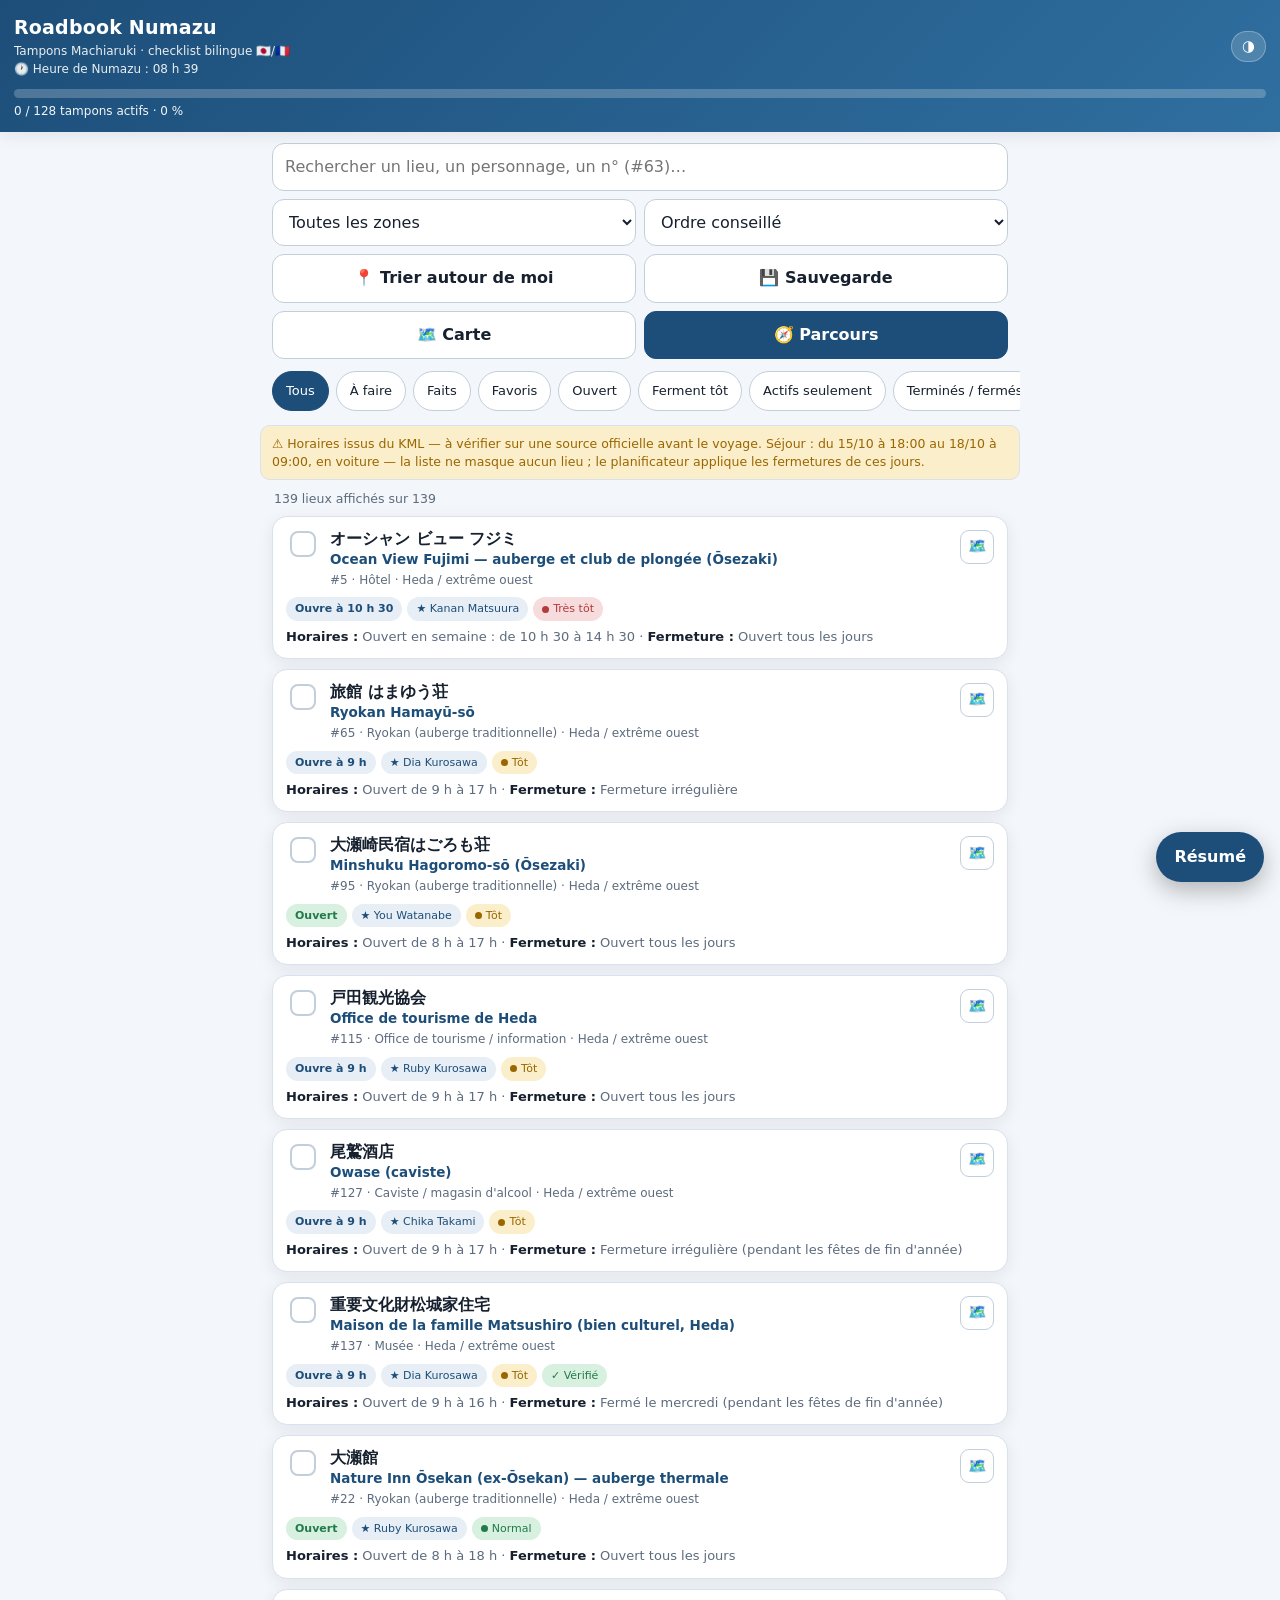
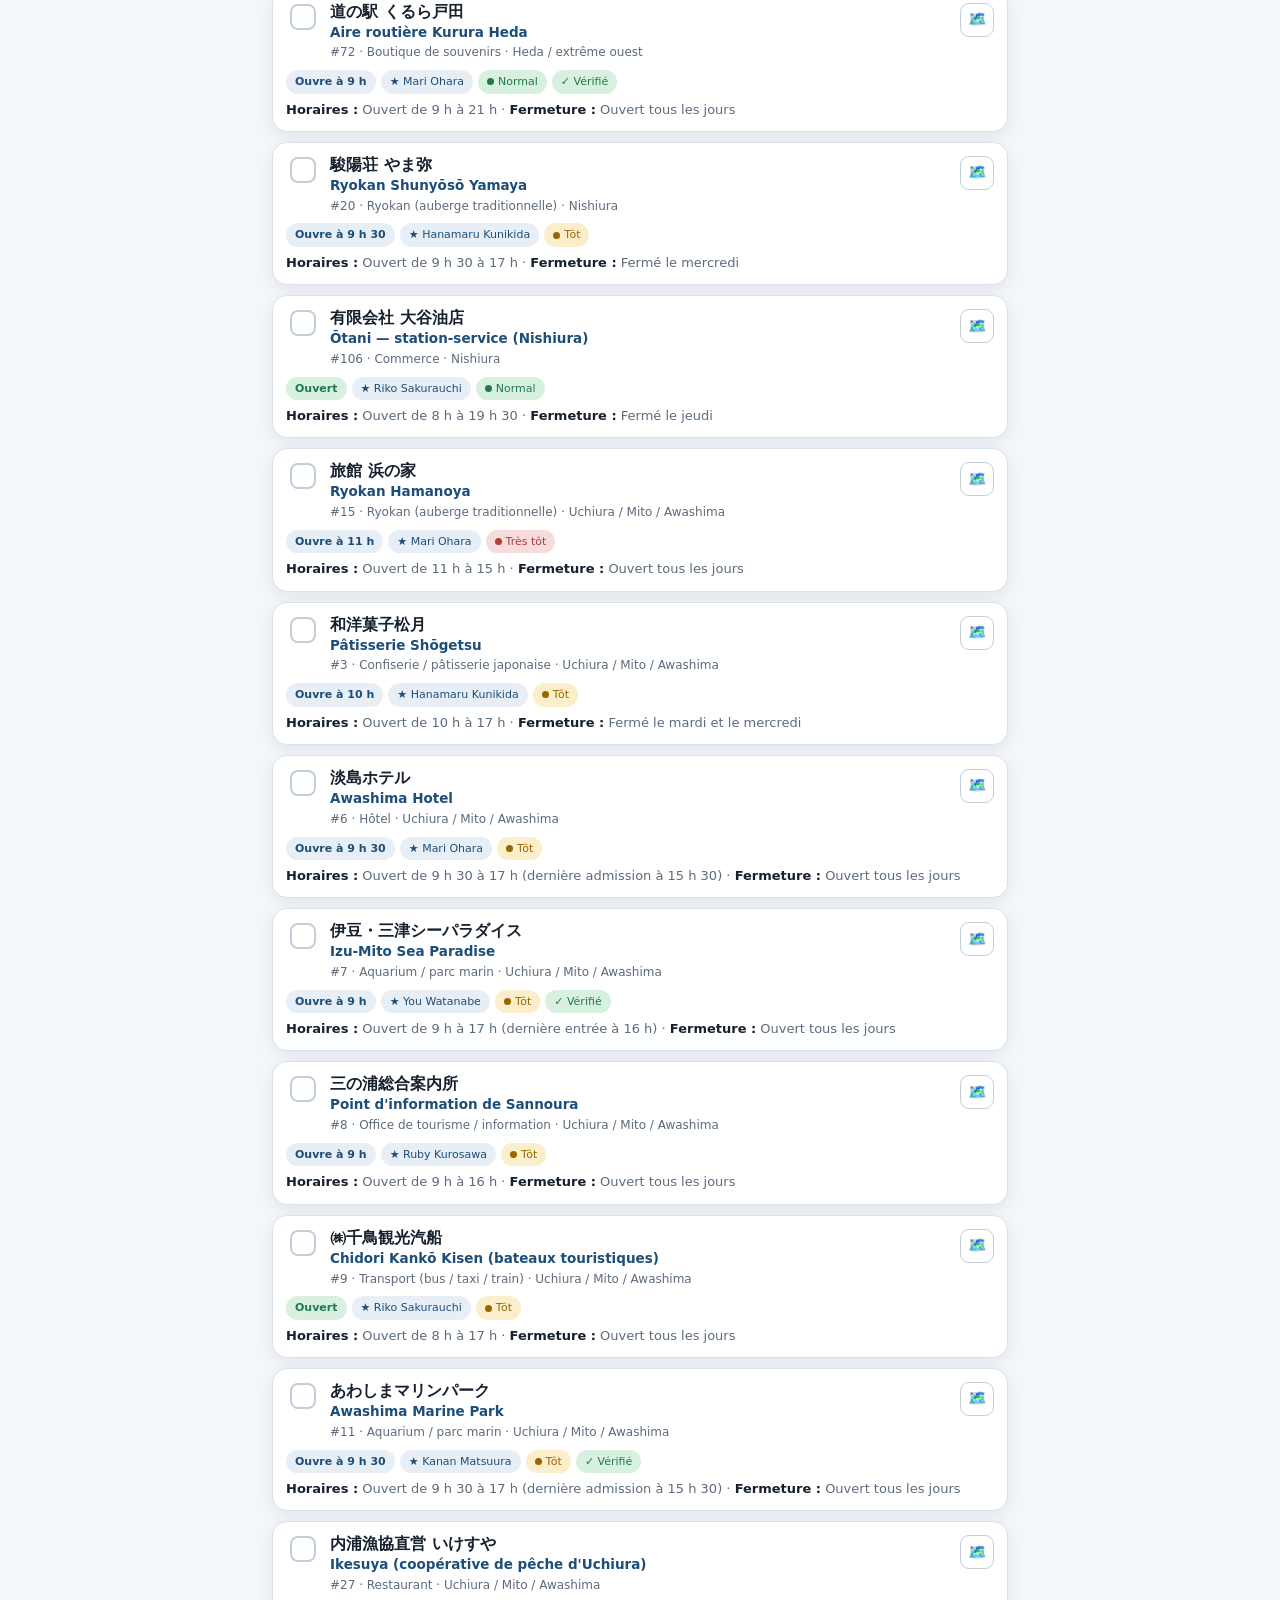
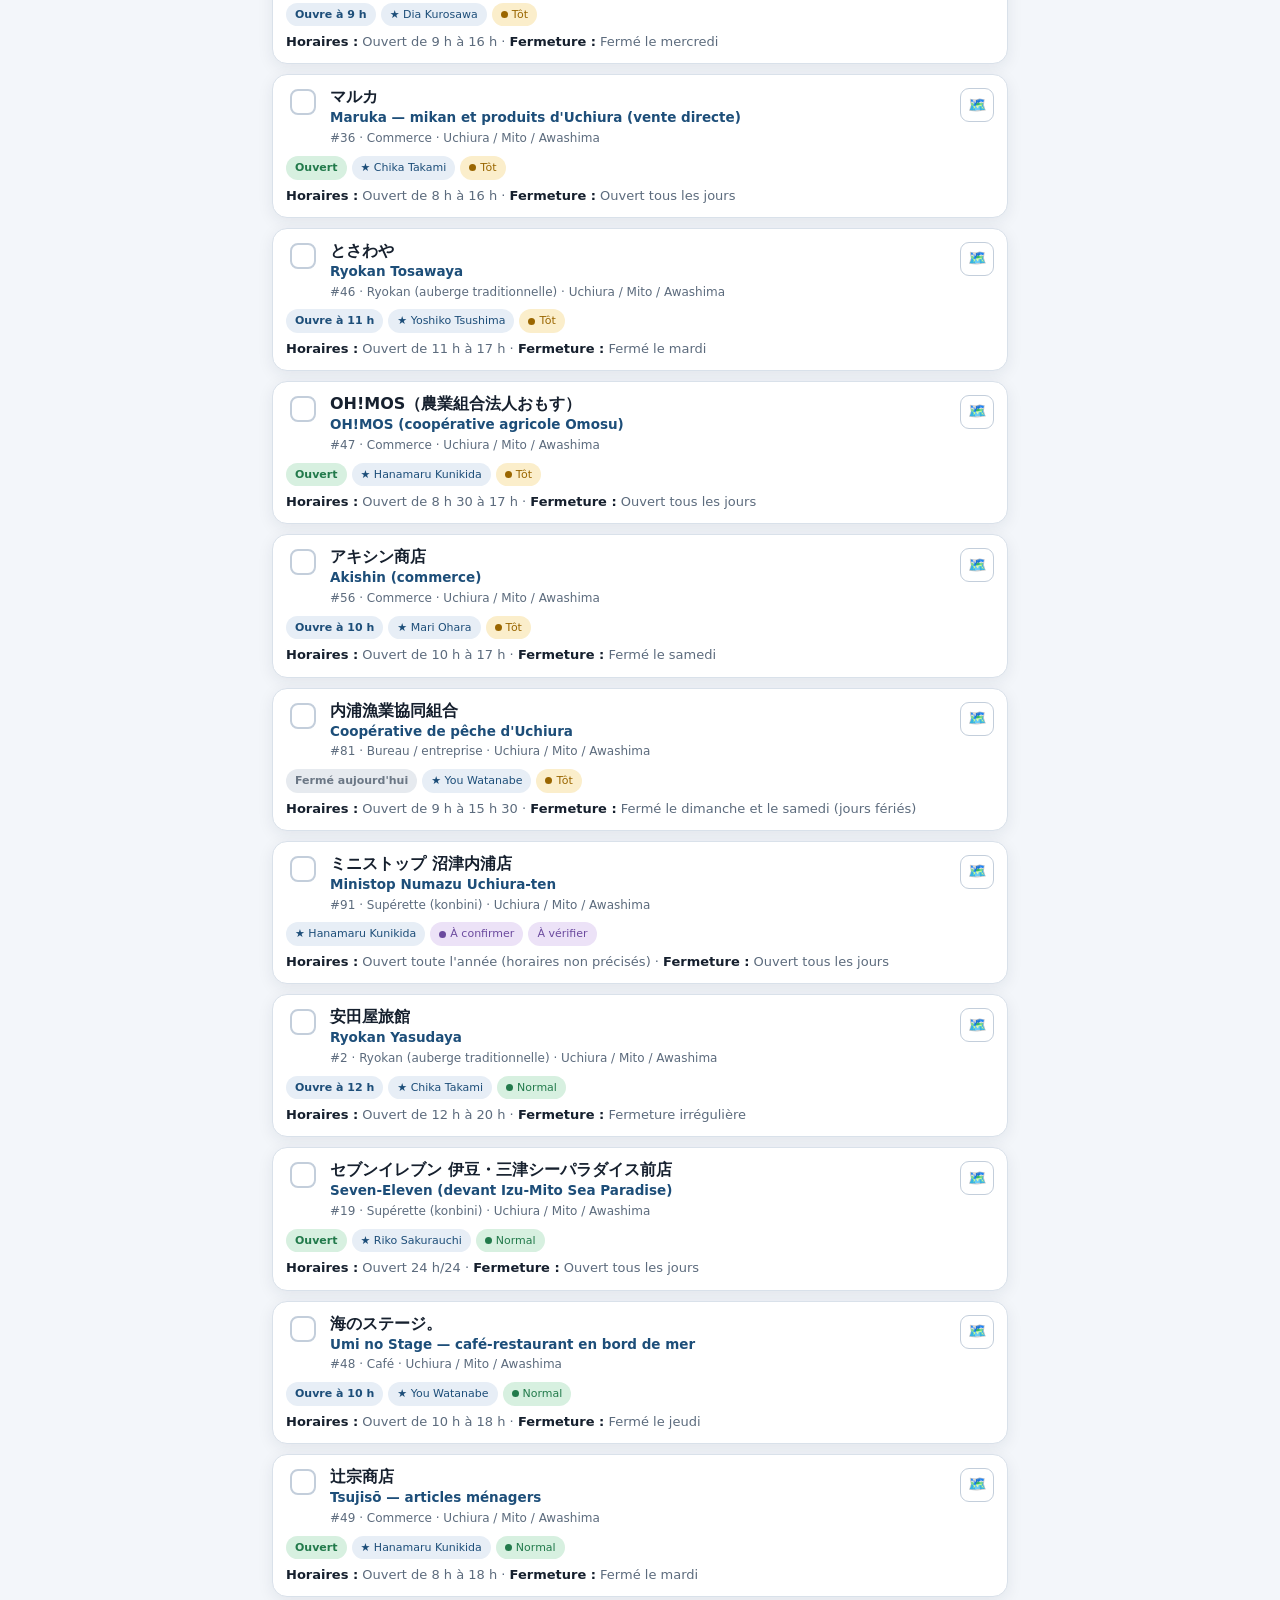
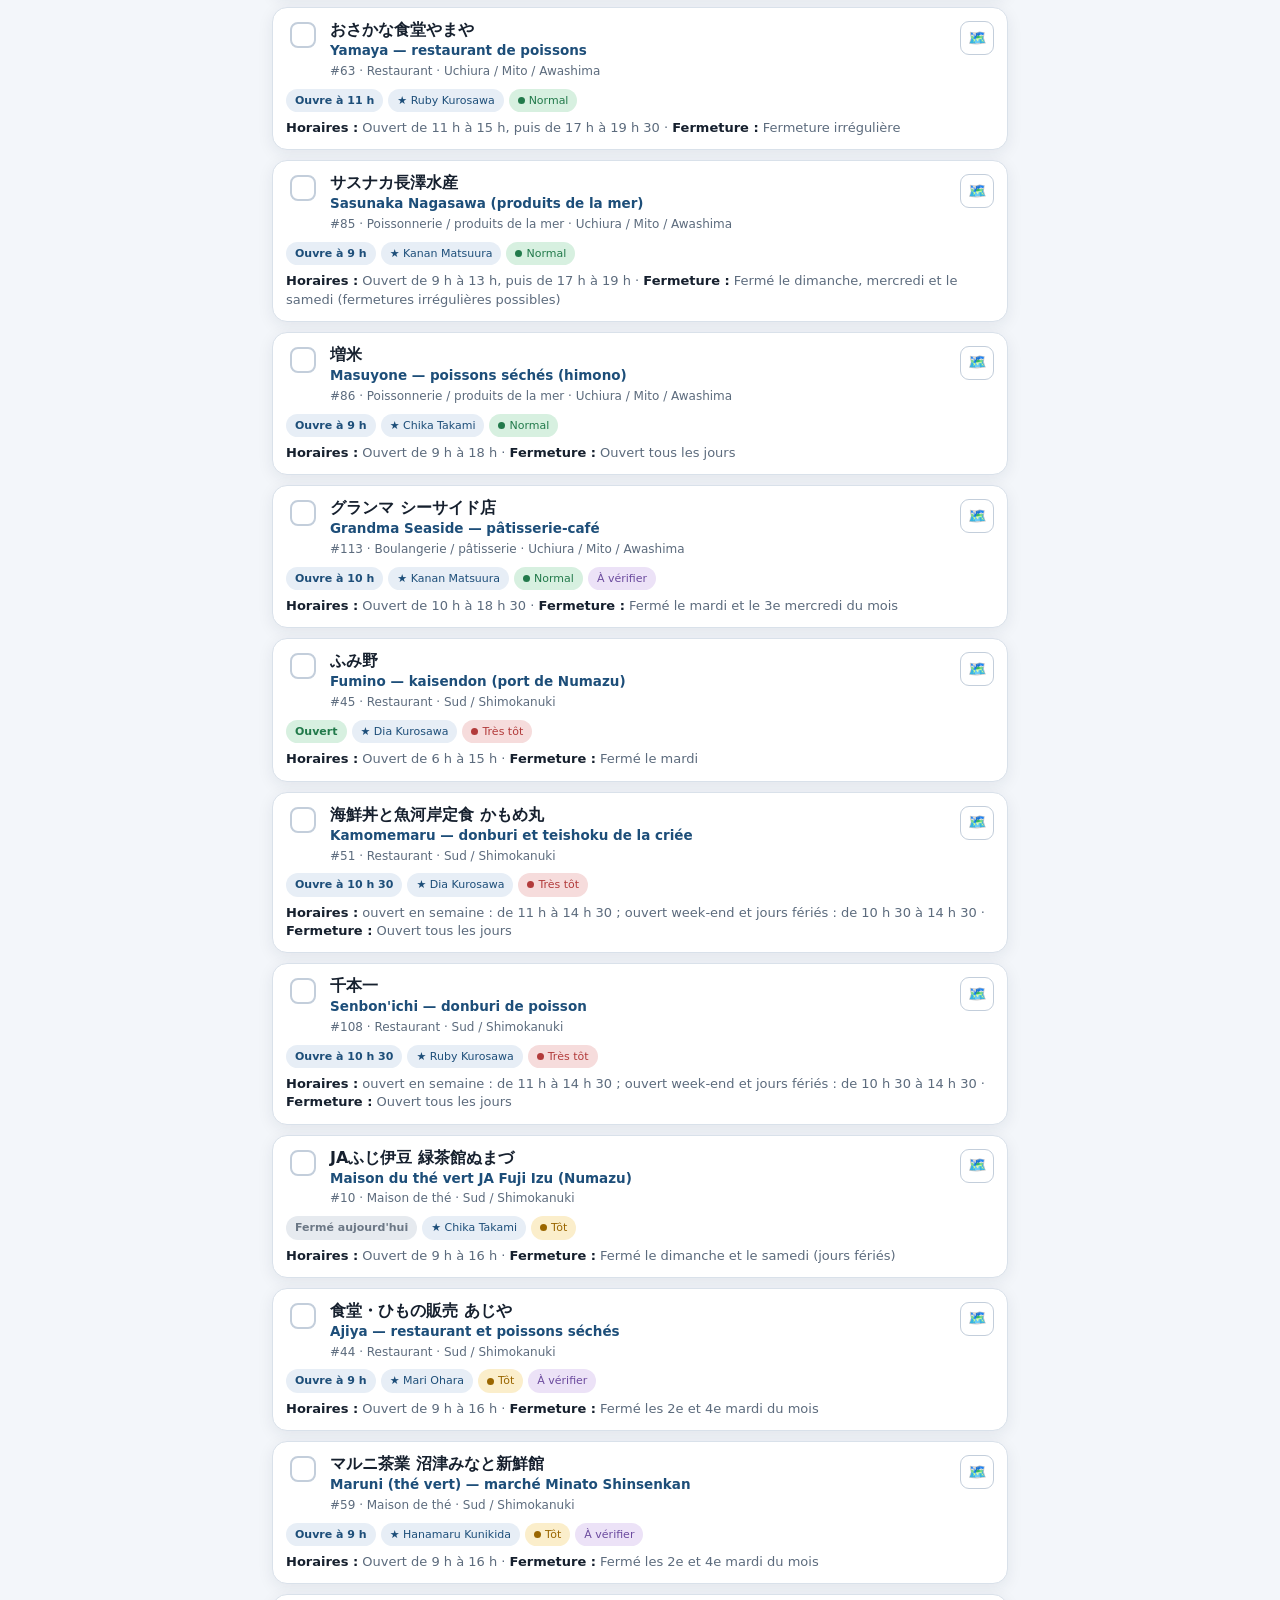
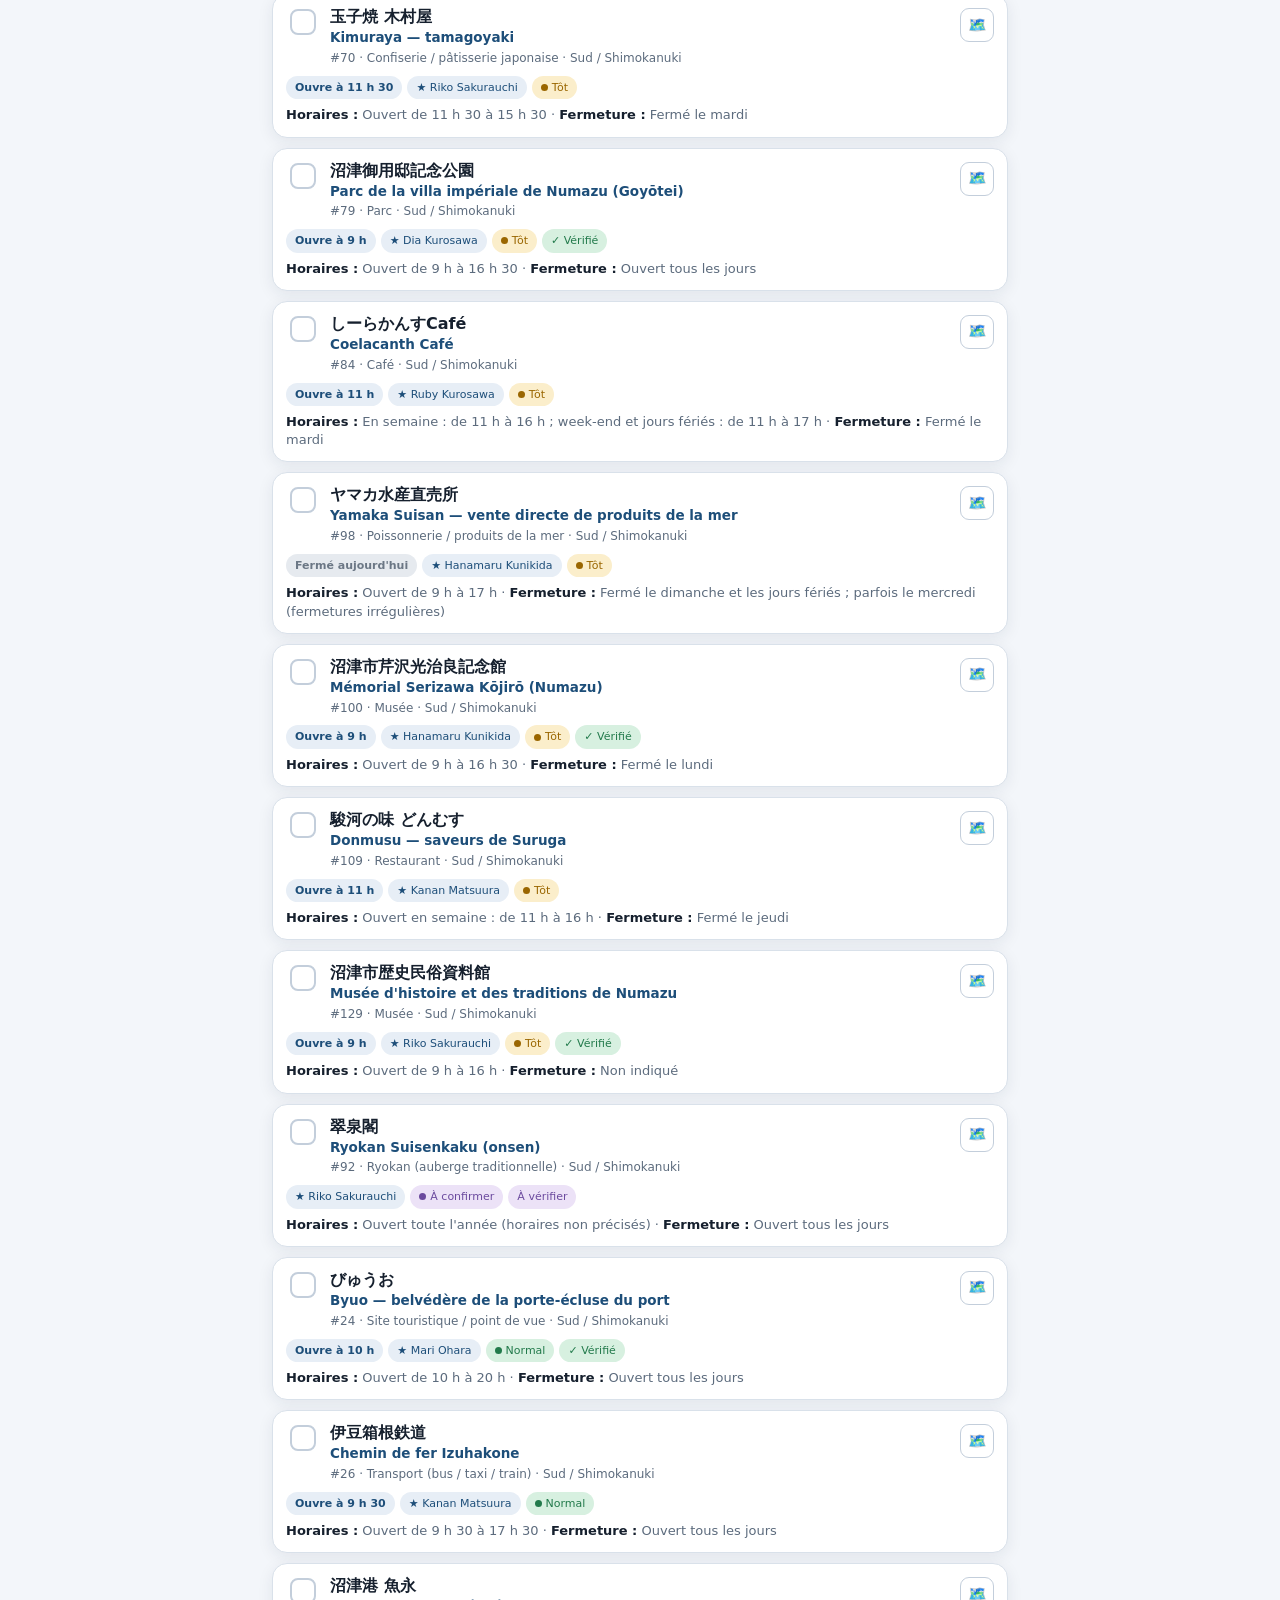
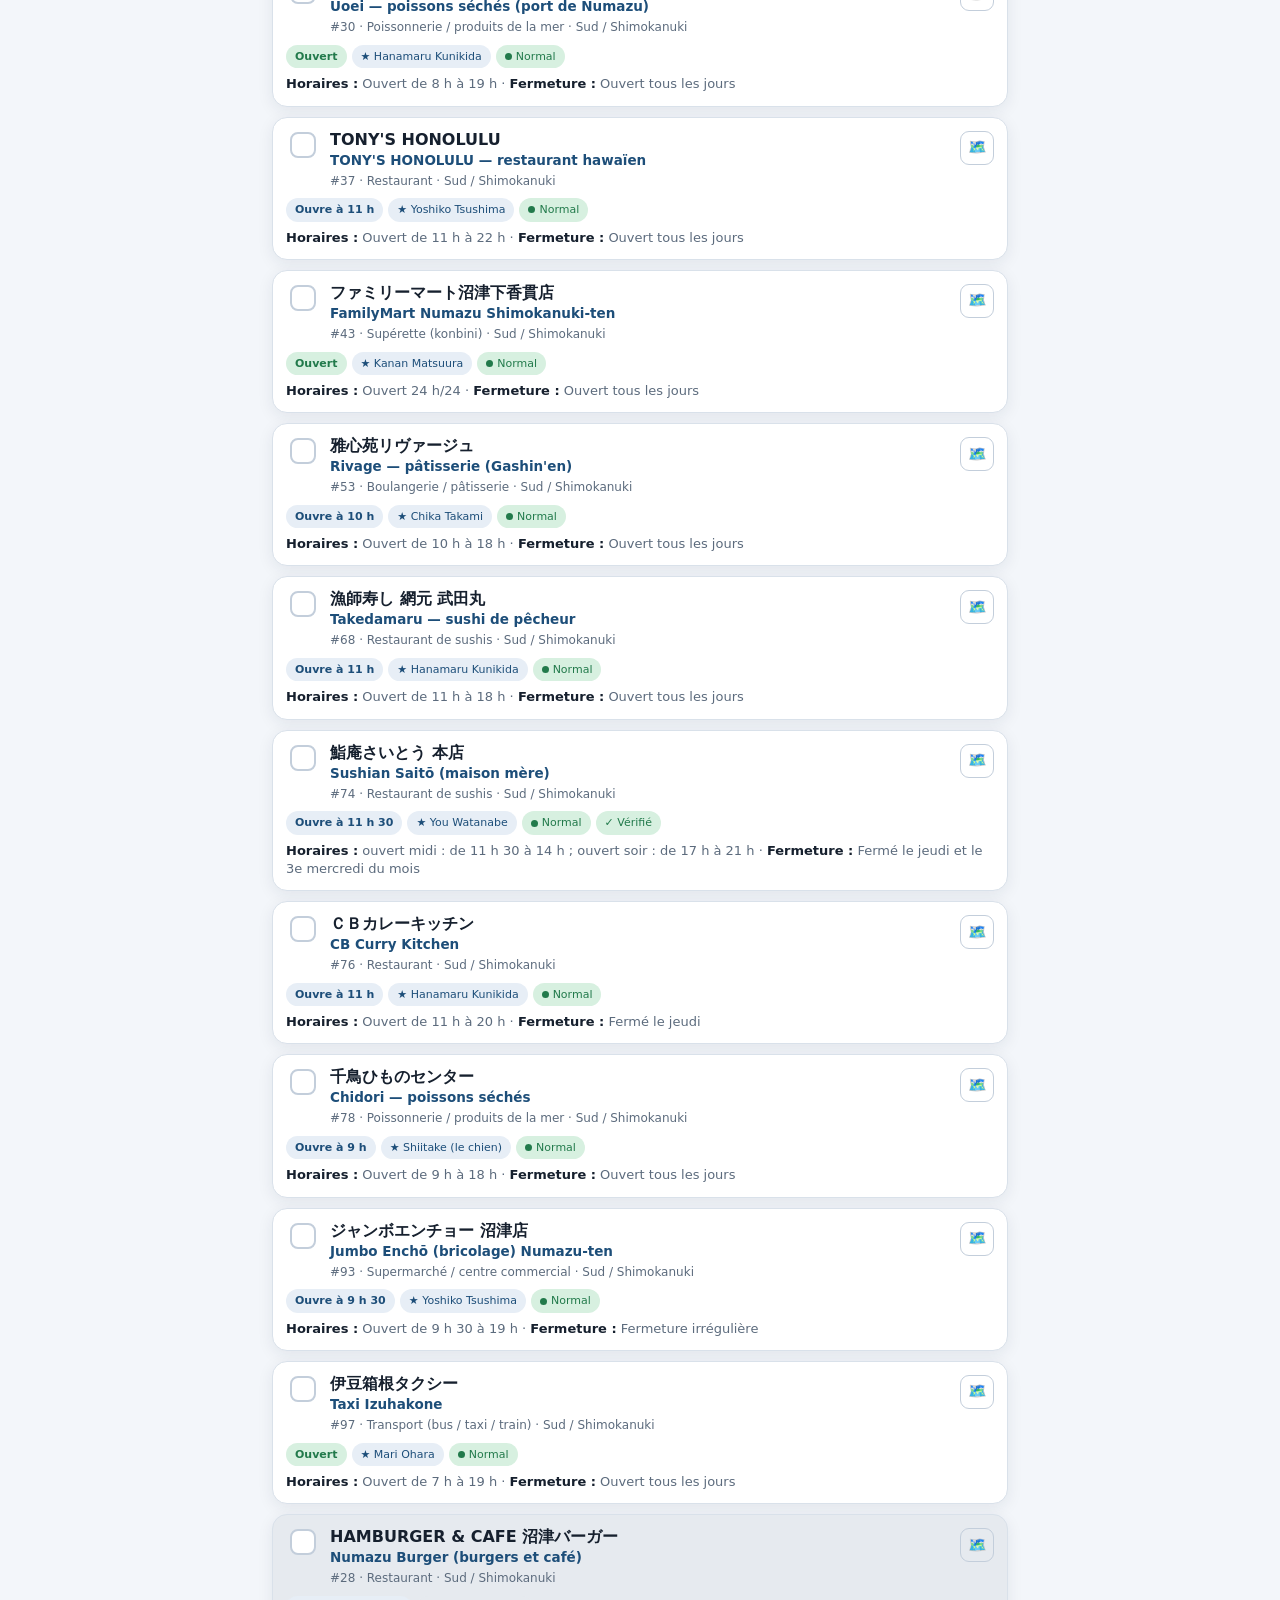
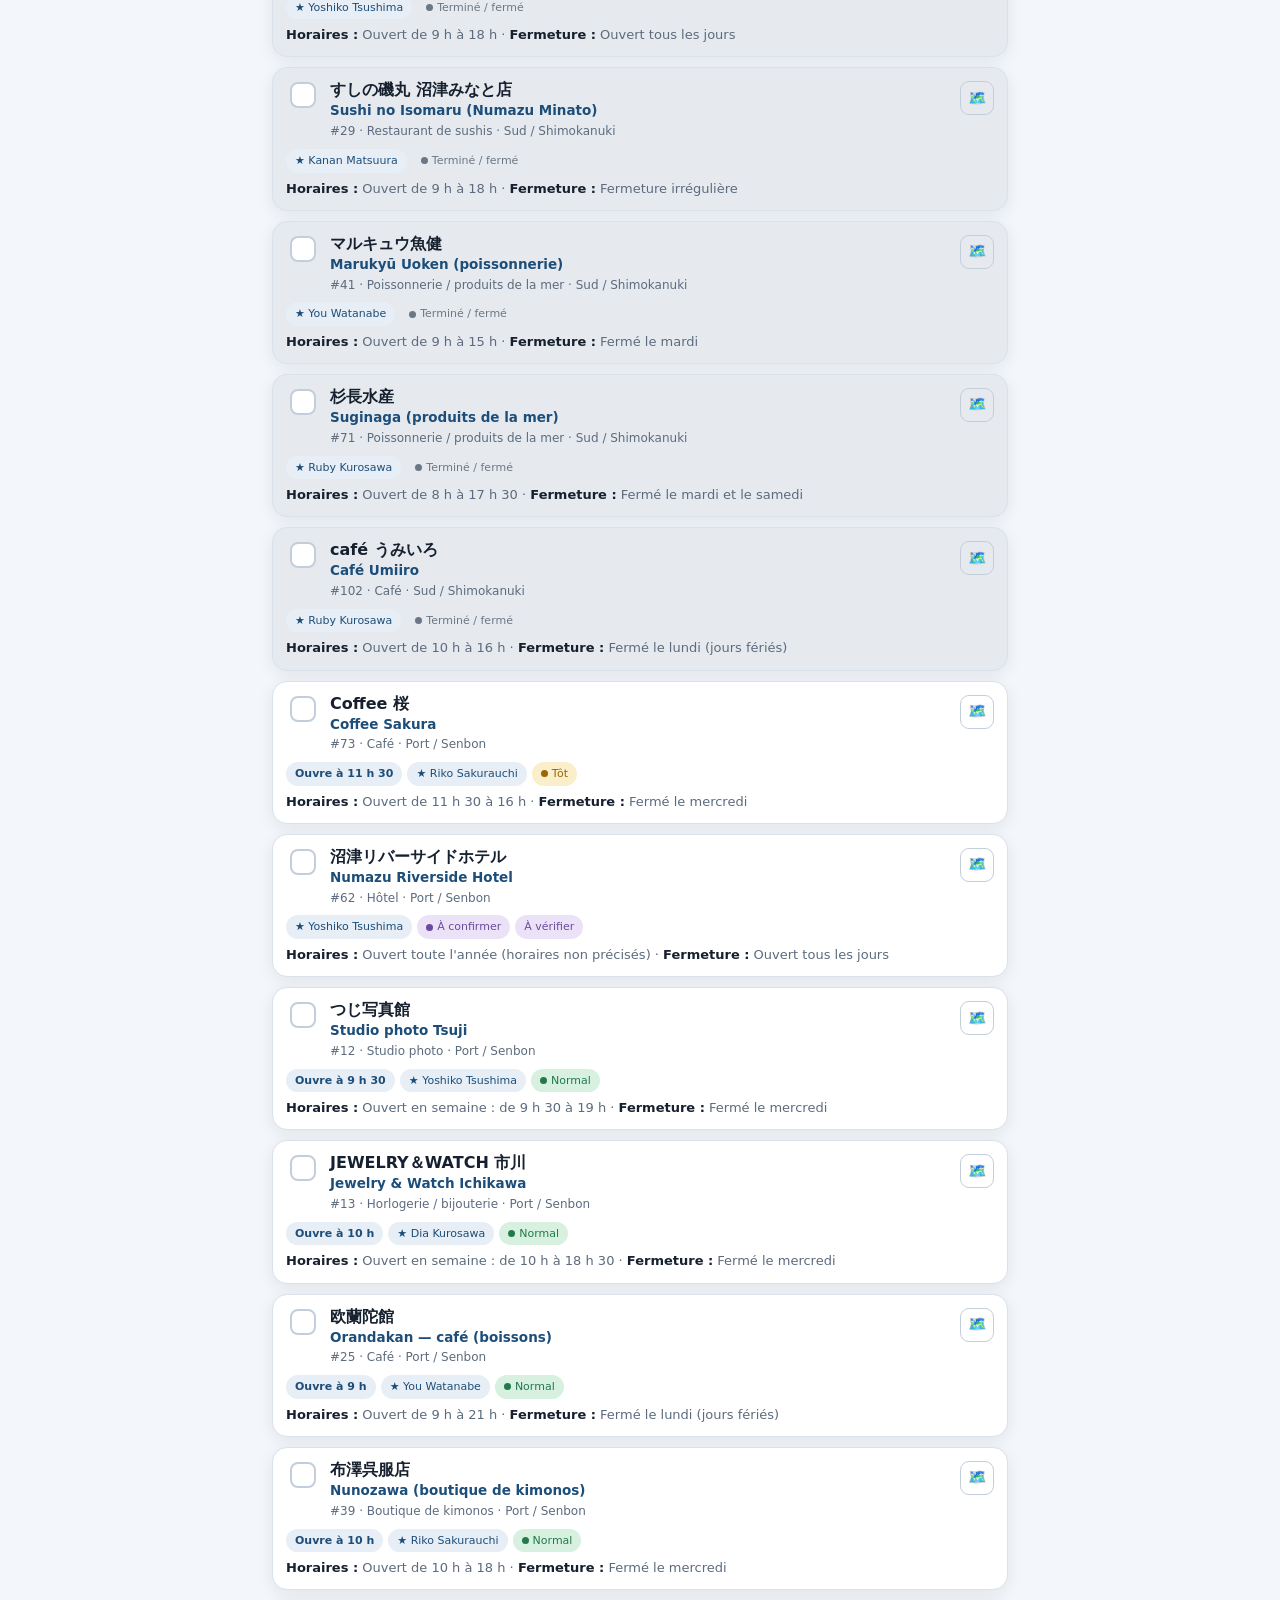
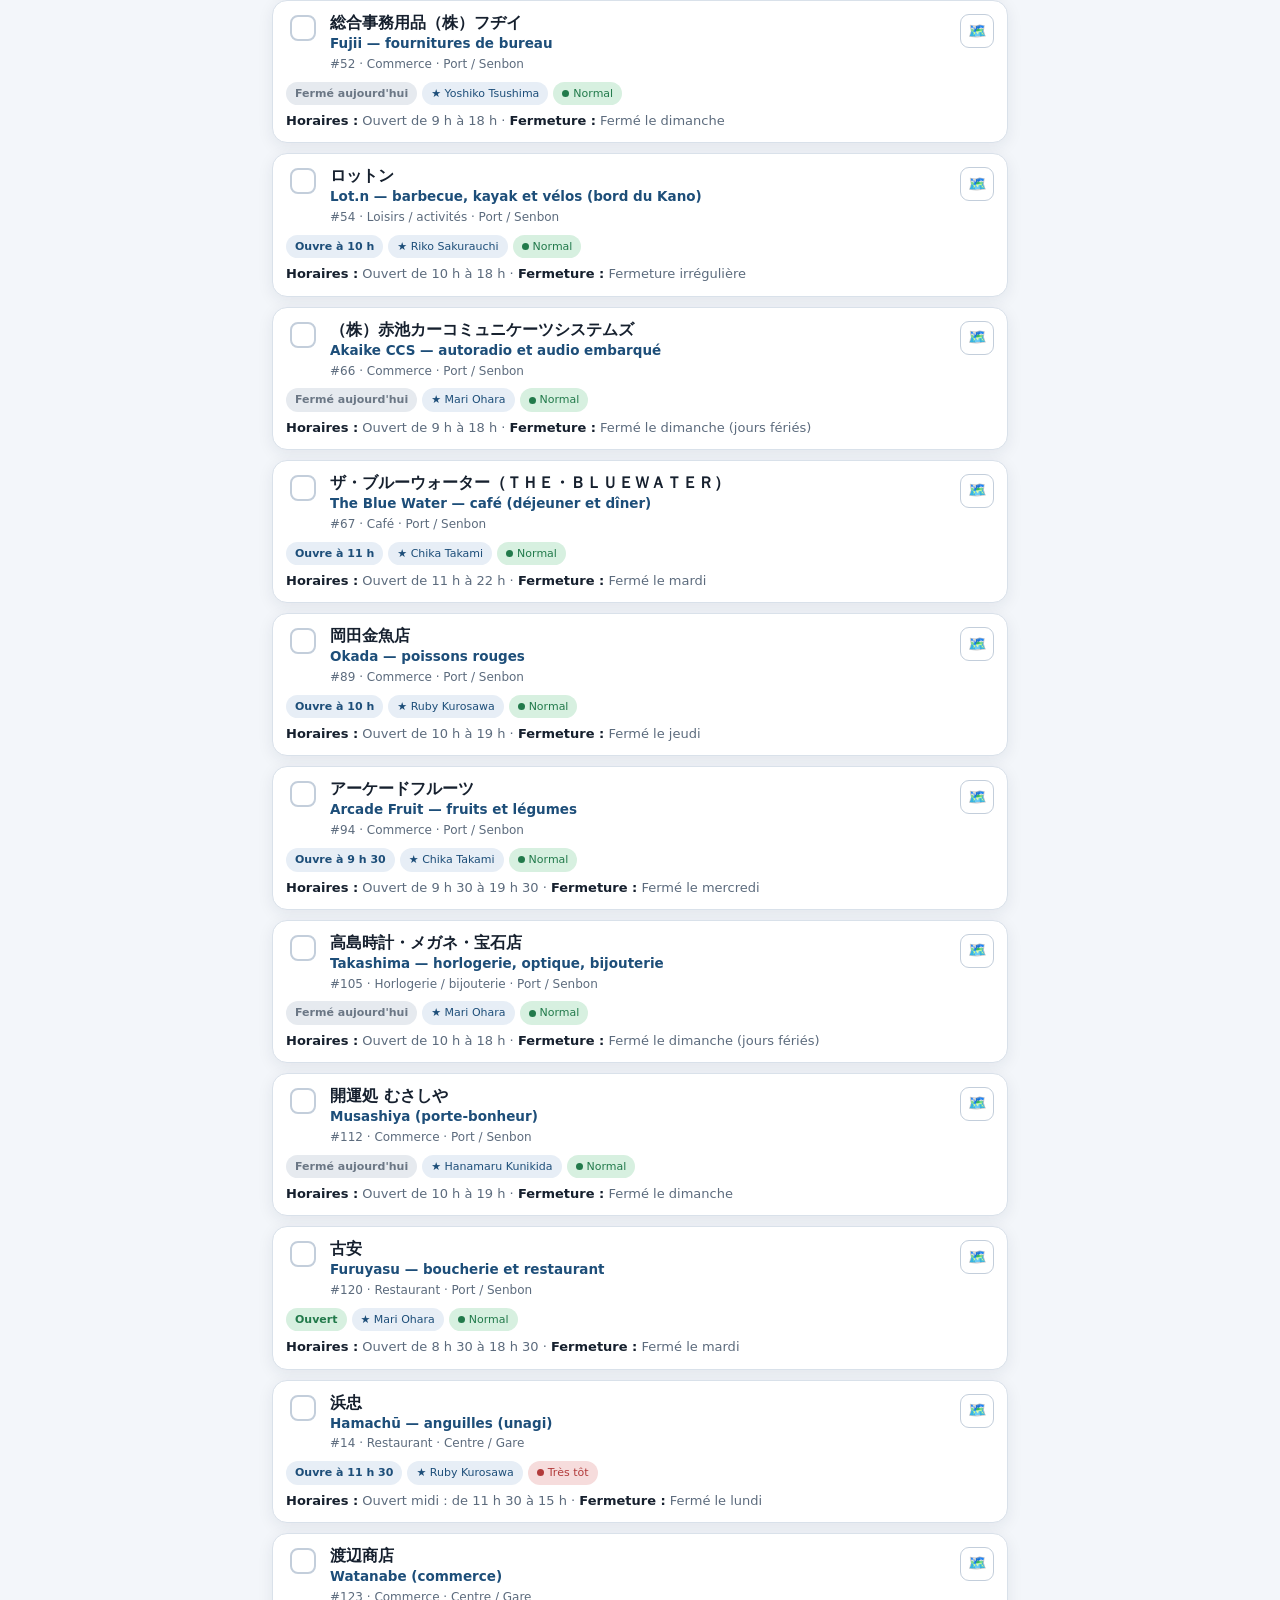
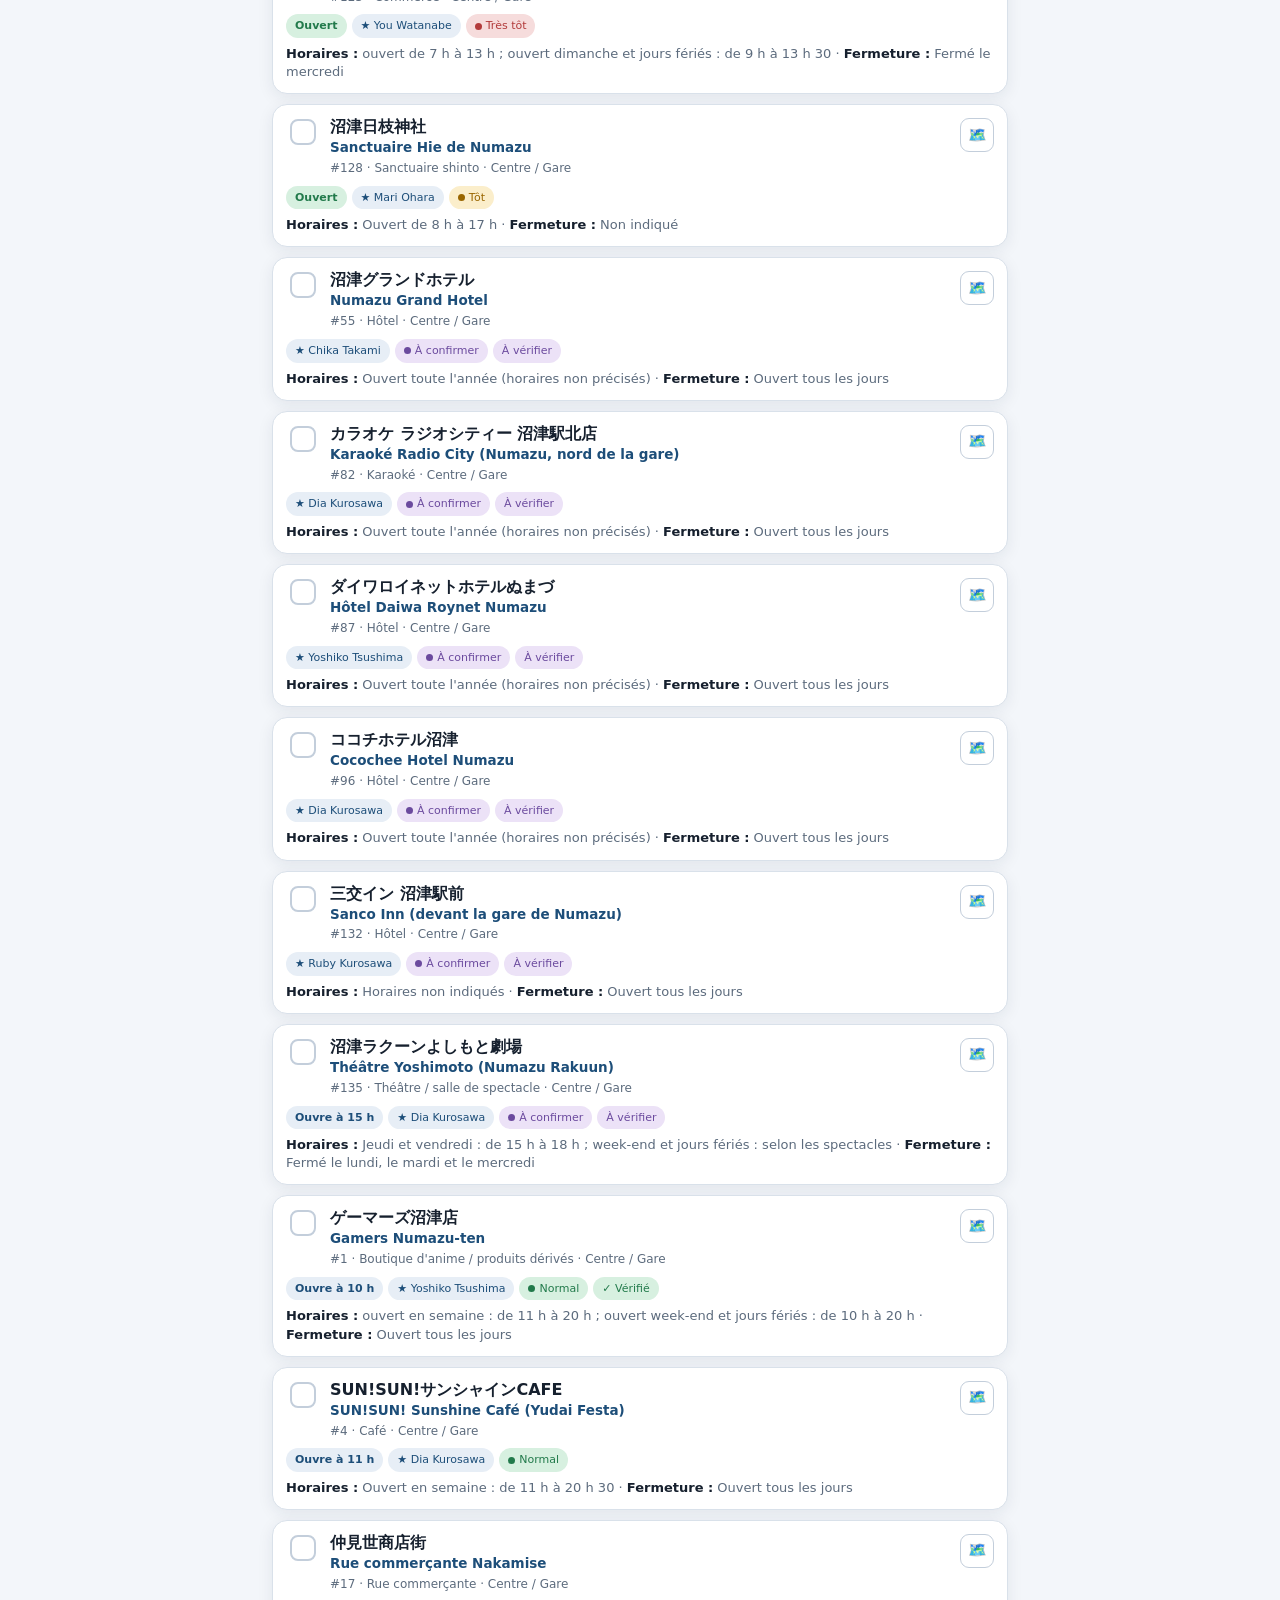
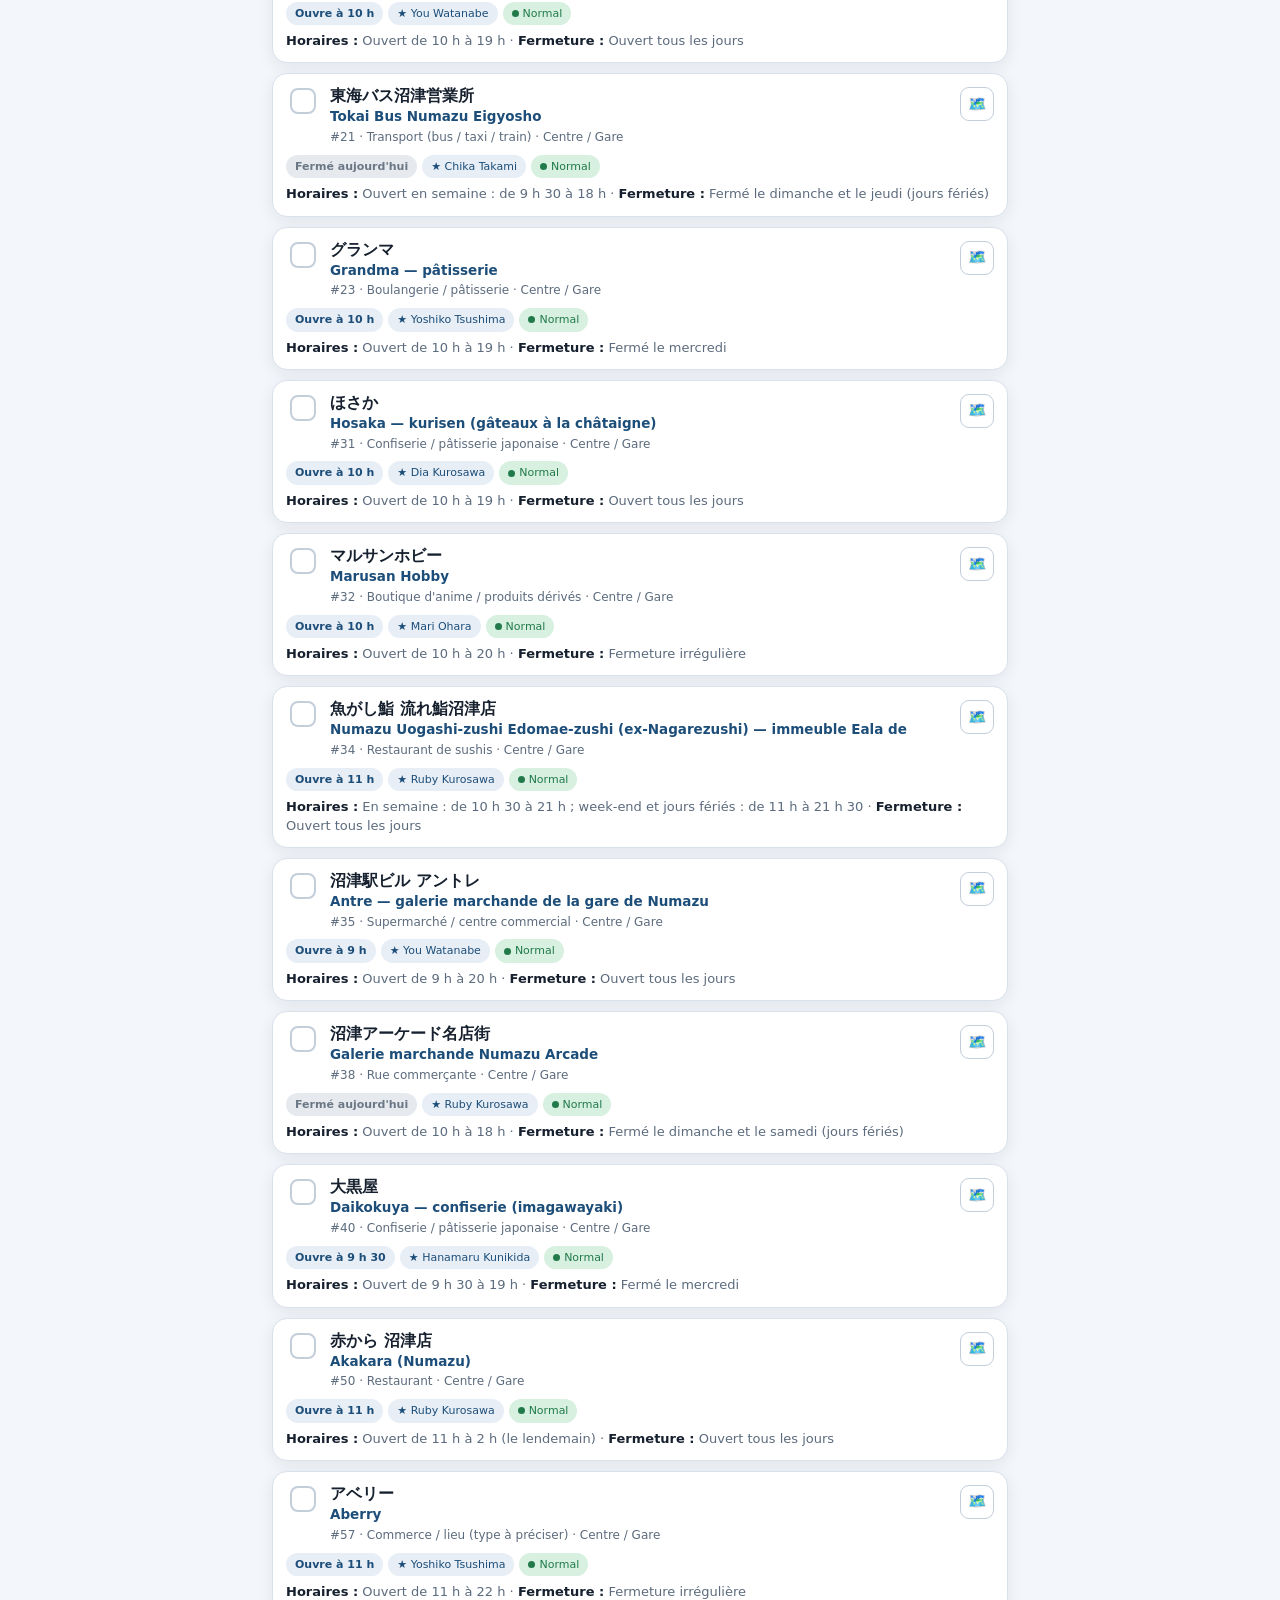
==== commit b1ca2b8a: "Tampons : Champignon retrouvable et jours de fermeture corrigés - #136 Champignon (石窯パン工房 しゃんぴによん 添地" ====
--- a/roadbook-numazu-app.html
+++ b/roadbook-numazu-app.html
@@ -1132,7 +1132,7 @@
 //# sourceMappingURL=leaflet.js.map
 </script>
 <script>
-window.NUMAZU_DATA = {"meta": {"generatedFrom": "source/numazu-machiaruki-stamp.kml + data/extra-places.json", "total": 139, "active": 128, "ended": 11, "schemaVersion": 1, "hoursDisclaimerFr": "Horaires issus du KML — à vérifier avant le voyage."}, "places": [{"id": 1, "stableKey": "nz-71506856", "sourceIndex": 1, "nameJa": "ゲーマーズ沼津店", "nameRomaji": "Gamers Numazu-ten", "nameFr": "Gamers Numazu-ten", "nameStatus": "ok", "category": "anime_shop", "categoryFr": "Boutique d'anime / produits dérivés", "meal": null, "member": "津島善子", "memberFr": "Yoshiko Tsushima", "addressJa": "沼津市添地町72青秀ビル1階", "addressRomaji": "Numazu-shi Soechi72青秀biru1階", "addressFr": "Numazu-shi Soechi72青秀biru1階 — Numazu, préfecture de Shizuoka, Japon", "latitude": 35.10157, "longitude": 138.856807, "moved": false, "oldLatitude": null, "oldLongitude": null, "oldAddressJa": "", "newAddressJa": "", "coordsApprox": false, "zone": "centre_station", "zoneFr": "Centre / Gare", "zoneOrder": 6, "hoursRaw": "平日 11:00～20:00", "hoursFr": "ouvert en semaine : de 11 h à 20 h ; ouvert week-end et jours fériés : de 10 h à 20 h", "hoursStatus": "verified", "closingMinutes": 1200, "openingMinutes": 600, "openIntervals": [[660, 1200], [600, 1200]], "closedRaw": "なし", "closedFr": "Ouvert tous les jours", "closedDays": [], "closedStatus": "ok", "irregularClosure": false, "priority": "Normal", "priorityReason": "Ferme vers 20 h", "stampType": "physical", "ended": false, "endedKeywords": [], "statusNote": "", "statusSource": "", "source": "kml", "eventOnly": null, "verificationStatus": "verified", "lastVerified": "2026-08-01", "verifNote": "Boutique tie-up officielle Love Live! Sunshine!! (corrige la coquille « 10:0 » du KML).", "verifSource": "gamers.co.jp", "hoursRawVerified": "平日 11:00～20:00 土日祝 10:00～20:00", "imageUrl": "https://mymaps.usercontent.google.com/hostedimage/m/*/[base64]?authuser=0&fife=s16383", "notesFr": "", "links": {"googleMaps": "https://www.google.com/maps/search/?api=1&query=35.10157,138.856807", "official": "", "website": ""}}, {"id": 2, "stableKey": "nz-15c0e544", "sourceIndex": 2, "nameJa": "安田屋旅館", "nameRomaji": "Yasudaya Ryokan", "nameFr": "Ryokan Yasudaya", "nameStatus": "ok", "category": "ryokan", "categoryFr": "Ryokan (auberge traditionnelle)", "meal": null, "member": "高海千歌", "memberFr": "Chika Takami", "addressJa": "沼津市内浦三津19", "addressRomaji": "Numazu-shi Uchiura-Mito19", "addressFr": "Numazu-shi Uchiura-Mito19 — Numazu, préfecture de Shizuoka, Japon", "latitude": 35.020424, "longitude": 138.897573, "moved": false, "oldLatitude": null, "oldLongitude": null, "oldAddressJa": "", "newAddressJa": "", "coordsApprox": false, "zone": "uchiura_mito_awashima", "zoneFr": "Uchiura / Mito / Awashima", "zoneOrder": 3, "hoursRaw": "12:00～20:00", "hoursFr": "Ouvert de 12 h à 20 h", "hoursStatus": "ok", "closingMinutes": 1200, "openingMinutes": 720, "openIntervals": [[720, 1200]], "closedRaw": "不定休", "closedFr": "Fermeture irrégulière", "closedDays": [], "closedStatus": "ok", "irregularClosure": true, "priority": "Normal", "priorityReason": "Ferme vers 20 h", "stampType": "physical", "ended": false, "endedKeywords": [], "statusNote": "", "statusSource": "", "source": "kml", "eventOnly": null, "verificationStatus": "unverified", "lastVerified": null, "verifNote": "", "verifSource": "", "hoursRawVerified": "", "imageUrl": "https://mymaps.usercontent.google.com/hostedimage/m/*/[base64]?authuser=0&fife=s16383", "notesFr": "", "links": {"googleMaps": "https://www.google.com/maps/search/?api=1&query=35.020424,138.897573", "official": "", "website": ""}}, {"id": 3, "stableKey": "nz-b5a76a0d", "sourceIndex": 3, "nameJa": "和洋菓子松月", "nameRomaji": "Wayogashi Shogetsu", "nameFr": "Pâtisserie Shōgetsu", "nameStatus": "ok", "category": "confectionery", "categoryFr": "Confiserie / pâtisserie japonaise", "meal": null, "member": "国木田花丸", "memberFr": "Hanamaru Kunikida", "addressJa": "沼津市内浦88-36", "addressRomaji": "Numazu-shi Uchiura88-36", "addressFr": "Numazu-shi Uchiura88-36 — Numazu, préfecture de Shizuoka, Japon", "latitude": 35.022259, "longitude": 138.897925, "moved": false, "oldLatitude": null, "oldLongitude": null, "oldAddressJa": "", "newAddressJa": "", "coordsApprox": false, "zone": "uchiura_mito_awashima", "zoneFr": "Uchiura / Mito / Awashima", "zoneOrder": 3, "hoursRaw": "10:00～17:00", "hoursFr": "Ouvert de 10 h à 17 h", "hoursStatus": "ok", "closingMinutes": 1020, "openingMinutes": 600, "openIntervals": [[600, 1020]], "closedRaw": "火・水曜日", "closedFr": "Fermé le mardi et le mercredi", "closedDays": [2, 3], "closedStatus": "ok", "irregularClosure": false, "priority": "Tôt", "priorityReason": "Ferme vers 17 h", "stampType": "physical", "ended": false, "endedKeywords": [], "statusNote": "", "statusSource": "", "source": "kml", "eventOnly": null, "verificationStatus": "unverified", "lastVerified": null, "verifNote": "", "verifSource": "", "hoursRawVerified": "", "imageUrl": "https://mymaps.usercontent.google.com/hostedimage/m/*/[base64]?authuser=0&fife=s16383", "notesFr": "", "links": {"googleMaps": "https://www.google.com/maps/search/?api=1&query=35.022259,138.897925", "official": "", "website": ""}}, {"id": 4, "stableKey": "nz-80003f70", "sourceIndex": 4, "nameJa": "SUN!SUN!サンシャインCAFE", "nameRomaji": "SUN!SUN! Sunshine CAFE", "nameFr": "SUN!SUN! Sunshine Café (Yudai Festa)", "nameStatus": "ok", "category": "cafe", "categoryFr": "Café", "meal": null, "member": "黒澤ダイヤ", "memberFr": "Dia Kurosawa", "addressJa": "沼津市大手町3-1-1", "addressRomaji": "Numazu-shi Otemachi3-1-1", "addressFr": "Numazu-shi Otemachi3-1-1 — Numazu, préfecture de Shizuoka, Japon", "latitude": 35.1019932, "longitude": 138.8597404, "moved": false, "oldLatitude": null, "oldLongitude": null, "oldAddressJa": "", "newAddressJa": "", "coordsApprox": false, "zone": "centre_station", "zoneFr": "Centre / Gare", "zoneOrder": 6, "hoursRaw": "平日 11:00～20:30", "hoursFr": "Ouvert en semaine : de 11 h à 20 h 30", "hoursStatus": "ok", "closingMinutes": 1230, "openingMinutes": 660, "openIntervals": [[660, 1230]], "closedRaw": "なし", "closedFr": "Ouvert tous les jours", "closedDays": [], "closedStatus": "ok", "irregularClosure": false, "priority": "Normal", "priorityReason": "Ferme vers 20 h 30", "stampType": "physical", "ended": false, "endedKeywords": [], "statusNote": "", "statusSource": "", "source": "kml", "eventOnly": null, "verificationStatus": "unverified", "lastVerified": null, "verifNote": "", "verifSource": "", "hoursRawVerified": "", "imageUrl": "https://mymaps.usercontent.google.com/hostedimage/m/*/[base64]?authuser=0&fife=s16383", "notesFr": "", "links": {"googleMaps": "https://www.google.com/maps/search/?api=1&query=35.1019932,138.8597404", "official": "", "website": ""}}, {"id": 5, "stableKey": "nz-75e94ca1", "sourceIndex": 5, "nameJa": "オーシャン ビュー フジミ", "nameRomaji": "Ocean View Fujimi", "nameFr": "Ocean View Fujimi — auberge et club de plongée (Ōsezaki)", "nameStatus": "ok", "category": "hotel", "categoryFr": "Hôtel", "meal": null, "member": "松浦果南", "memberFr": "Kanan Matsuura", "addressJa": "沼津市西浦江梨993", "addressRomaji": "Numazu-shi Nishiura Enashi993", "addressFr": "Numazu-shi Nishiura Enashi993 — Numazu, préfecture de Shizuoka, Japon", "latitude": 35.0249211, "longitude": 138.7858531, "moved": false, "oldLatitude": null, "oldLongitude": null, "oldAddressJa": "", "newAddressJa": "", "coordsApprox": false, "zone": "heda_west", "zoneFr": "Heda / extrême ouest", "zoneOrder": 1, "hoursRaw": "平日 10:30～14:30", "hoursFr": "Ouvert en semaine : de 10 h 30 à 14 h 30", "hoursStatus": "ok", "closingMinutes": 870, "openingMinutes": 630, "openIntervals": [[630, 870]], "closedRaw": "なし", "closedFr": "Ouvert tous les jours", "closedDays": [], "closedStatus": "ok", "irregularClosure": false, "priority": "Très tôt", "priorityReason": "Ferme vers 14 h 30", "stampType": "physical", "ended": false, "endedKeywords": [], "statusNote": "", "statusSource": "", "source": "kml", "eventOnly": null, "verificationStatus": "unverified", "lastVerified": null, "verifNote": "", "verifSource": "", "hoursRawVerified": "", "imageUrl": "https://mymaps.usercontent.google.com/hostedimage/m/*/[base64]?authuser=0&fife=s16383", "notesFr": "", "links": {"googleMaps": "https://www.google.com/maps/search/?api=1&query=35.0249211,138.7858531", "official": "", "website": ""}}, {"id": 6, "stableKey": "nz-66afc942", "sourceIndex": 6, "nameJa": "淡島ホテル", "nameRomaji": "Awashima Hotel", "nameFr": "Awashima Hotel", "nameStatus": "ok", "category": "hotel", "categoryFr": "Hôtel", "meal": null, "member": "小原鞠莉", "memberFr": "Mari Ohara", "addressJa": "沼津市内浦重寺186", "addressRomaji": "Numazu-shi Uchiura重 Ji186", "addressFr": "Numazu-shi Uchiura重 Ji186 — Numazu, préfecture de Shizuoka, Japon", "latitude": 35.0355691, "longitude": 138.8866333, "moved": false, "oldLatitude": null, "oldLongitude": null, "oldAddressJa": "", "newAddressJa": "", "coordsApprox": false, "zone": "uchiura_mito_awashima", "zoneFr": "Uchiura / Mito / Awashima", "zoneOrder": 3, "hoursRaw": "9:30～17:00（最終入園15:30）", "hoursFr": "Ouvert de 9 h 30 à 17 h (dernière admission à 15 h 30)", "hoursStatus": "ok", "closingMinutes": 1020, "openingMinutes": 570, "openIntervals": [[570, 1020]], "closedRaw": "なし", "closedFr": "Ouvert tous les jours", "closedDays": [], "closedStatus": "ok", "irregularClosure": false, "priority": "Tôt", "priorityReason": "Ferme vers 17 h", "stampType": "physical", "ended": false, "endedKeywords": [], "statusNote": "", "statusSource": "", "source": "kml", "eventOnly": null, "verificationStatus": "unverified", "lastVerified": null, "verifNote": "", "verifSource": "", "hoursRawVerified": "", "imageUrl": "https://mymaps.usercontent.google.com/hostedimage/m/*/[base64]?authuser=0&fife=s16383", "notesFr": "", "links": {"googleMaps": "https://www.google.com/maps/search/?api=1&query=35.0355691,138.8866333", "official": "", "website": ""}}, {"id": 7, "stableKey": "nz-d21acbc6", "sourceIndex": 7, "nameJa": "伊豆・三津シーパラダイス", "nameRomaji": "Izu-Mito Sea Paradise", "nameFr": "Izu-Mito Sea Paradise", "nameStatus": "ok", "category": "aquarium", "categoryFr": "Aquarium / parc marin", "meal": null, "member": "渡辺曜", "memberFr": "You Watanabe", "addressJa": "沼津市内浦長浜3-1", "addressRomaji": "Numazu-shi Uchiura-Nagahama3-1", "addressFr": "Numazu-shi Uchiura-Nagahama3-1 — Numazu, préfecture de Shizuoka, Japon", "latitude": 35.019483, "longitude": 138.895966, "moved": false, "oldLatitude": null, "oldLongitude": null, "oldAddressJa": "", "newAddressJa": "", "coordsApprox": false, "zone": "uchiura_mito_awashima", "zoneFr": "Uchiura / Mito / Awashima", "zoneOrder": 3, "hoursRaw": "9:00～17:00（最終入館16:00）", "hoursFr": "Ouvert de 9 h à 17 h (dernière entrée à 16 h)", "hoursStatus": "verified", "closingMinutes": 1020, "openingMinutes": 540, "openIntervals": [[540, 1020]], "closedRaw": "なし", "closedFr": "Ouvert tous les jours", "closedDays": [], "closedStatus": "ok", "irregularClosure": false, "priority": "Tôt", "priorityReason": "Ferme vers 17 h", "stampType": "physical", "ended": false, "endedKeywords": [], "statusNote": "", "statusSource": "", "source": "kml", "eventOnly": null, "verificationStatus": "verified", "lastVerified": "2026-08-01", "verifNote": "Dernière entrée 16 h. Journées de maintenance possibles — vérifier le jour même.", "verifSource": "numazukanko.jp", "hoursRawVerified": "", "imageUrl": "https://mymaps.usercontent.google.com/hostedimage/m/*/[base64]?authuser=0&fife=s16383", "notesFr": "", "links": {"googleMaps": "https://www.google.com/maps/search/?api=1&query=35.019483,138.895966", "official": "", "website": ""}}, {"id": 8, "stableKey": "nz-618bfbc4", "sourceIndex": 8, "nameJa": "三の浦総合案内所", "nameRomaji": "Sannoura Sogo Annaijo", "nameFr": "Point d'information de Sannoura", "nameStatus": "ok", "category": "tourist_information", "categoryFr": "Office de tourisme / information", "meal": null, "member": "黒澤ルビィ", "memberFr": "Ruby Kurosawa", "addressJa": "沼津市内浦長浜83-124", "addressRomaji": "Numazu-shi Uchiura-Nagahama83-124", "addressFr": "Numazu-shi Uchiura-Nagahama83-124 — Numazu, préfecture de Shizuoka, Japon", "latitude": 35.017716, "longitude": 138.893394, "moved": false, "oldLatitude": null, "oldLongitude": null, "oldAddressJa": "", "newAddressJa": "", "coordsApprox": false, "zone": "uchiura_mito_awashima", "zoneFr": "Uchiura / Mito / Awashima", "zoneOrder": 3, "hoursRaw": "9:00～16:00", "hoursFr": "Ouvert de 9 h à 16 h", "hoursStatus": "ok", "closingMinutes": 960, "openingMinutes": 540, "openIntervals": [[540, 960]], "closedRaw": "なし", "closedFr": "Ouvert tous les jours", "closedDays": [], "closedStatus": "ok", "irregularClosure": false, "priority": "Tôt", "priorityReason": "Ferme vers 16 h", "stampType": "physical", "ended": false, "endedKeywords": [], "statusNote": "", "statusSource": "", "source": "kml", "eventOnly": null, "verificationStatus": "unverified", "lastVerified": null, "verifNote": "", "verifSource": "", "hoursRawVerified": "", "imageUrl": "https://mymaps.usercontent.google.com/hostedimage/m/*/[base64]?authuser=0&fife=s16383", "notesFr": "", "links": {"googleMaps": "https://www.google.com/maps/search/?api=1&query=35.017716,138.893394", "official": "", "website": ""}}, {"id": 9, "stableKey": "nz-8cfcc23e", "sourceIndex": 9, "nameJa": "㈱千鳥観光汽船", "nameRomaji": "Chidori Kanko Kisen", "nameFr": "Chidori Kankō Kisen (bateaux touristiques)", "nameStatus": "ok", "category": "transport", "categoryFr": "Transport (bus / taxi / train)", "meal": null, "member": "桜内梨子", "memberFr": "Riko Sakurauchi", "addressJa": "沼津市内浦三津43-7", "addressRomaji": "Numazu-shi Uchiura-Mito43-7", "addressFr": "Numazu-shi Uchiura-Mito43-7 — Numazu, préfecture de Shizuoka, Japon", "latitude": 35.0211104, "longitude": 138.8977313, "moved": false, "oldLatitude": null, "oldLongitude": null, "oldAddressJa": "", "newAddressJa": "", "coordsApprox": false, "zone": "uchiura_mito_awashima", "zoneFr": "Uchiura / Mito / Awashima", "zoneOrder": 3, "hoursRaw": "8:00～17:00", "hoursFr": "Ouvert de 8 h à 17 h", "hoursStatus": "ok", "closingMinutes": 1020, "openingMinutes": 480, "openIntervals": [[480, 1020]], "closedRaw": "なし", "closedFr": "Ouvert tous les jours", "closedDays": [], "closedStatus": "ok", "irregularClosure": false, "priority": "Tôt", "priorityReason": "Ferme vers 17 h", "stampType": "physical", "ended": false, "endedKeywords": [], "statusNote": "", "statusSource": "", "source": "kml", "eventOnly": null, "verificationStatus": "unverified", "lastVerified": null, "verifNote": "", "verifSource": "", "hoursRawVerified": "", "imageUrl": "https://mymaps.usercontent.google.com/hostedimage/m/*/[base64]?authuser=0&fife=s16383", "notesFr": "", "links": {"googleMaps": "https://www.google.com/maps/search/?api=1&query=35.0211104,138.8977313", "official": "", "website": ""}}, {"id": 10, "stableKey": "nz-af4da39e", "sourceIndex": 10, "nameJa": "JAふじ伊豆 緑茶館ぬまづ", "nameRomaji": "JA Fuji Izu Ryokuchakan Numazu", "nameFr": "Maison du thé vert JA Fuji Izu (Numazu)", "nameStatus": "ok", "category": "tea", "categoryFr": "Maison de thé", "meal": null, "member": "高海千歌", "memberFr": "Chika Takami", "addressJa": "沼津市下香貫字上障子415-1", "addressRomaji": "Numazu-shi Shimokanuki字上障子415-1", "addressFr": "Numazu-shi Shimokanuki字上障子415-1 — Numazu, préfecture de Shizuoka, Japon", "latitude": 35.0831546, "longitude": 138.8695773, "moved": false, "oldLatitude": null, "oldLongitude": null, "oldAddressJa": "", "newAddressJa": "", "coordsApprox": false, "zone": "south_shimokanuki", "zoneFr": "Sud / Shimokanuki", "zoneOrder": 4, "hoursRaw": "9:00～16:00", "hoursFr": "Ouvert de 9 h à 16 h", "hoursStatus": "ok", "closingMinutes": 960, "openingMinutes": 540, "openIntervals": [[540, 960]], "closedRaw": "土曜・日曜・祝日", "closedFr": "Fermé le dimanche et le samedi (jours fériés)", "closedDays": [0, 6], "closedStatus": "ok", "irregularClosure": false, "priority": "Tôt", "priorityReason": "Ferme vers 16 h", "stampType": "physical", "ended": false, "endedKeywords": [], "statusNote": "", "statusSource": "", "source": "kml", "eventOnly": null, "verificationStatus": "unverified", "lastVerified": null, "verifNote": "", "verifSource": "", "hoursRawVerified": "", "imageUrl": "https://mymaps.usercontent.google.com/hostedimage/m/*/[base64]?authuser=0&fife=s16383", "notesFr": "", "links": {"googleMaps": "https://www.google.com/maps/search/?api=1&query=35.0831546,138.8695773", "official": "", "website": ""}}, {"id": 11, "stableKey": "nz-8c2b956e", "sourceIndex": 11, "nameJa": "あわしまマリンパーク", "nameRomaji": "Awashima Marine Park", "nameFr": "Awashima Marine Park", "nameStatus": "ok", "category": "aquarium", "categoryFr": "Aquarium / parc marin", "meal": null, "member": "松浦果南", "memberFr": "Kanan Matsuura", "addressJa": "沼津市内浦重寺186", "addressRomaji": "Numazu-shi Uchiura重 Ji186", "addressFr": "Numazu-shi Uchiura重 Ji186 — Numazu, préfecture de Shizuoka, Japon", "latitude": 35.0330517, "longitude": 138.8935561, "moved": false, "oldLatitude": null, "oldLongitude": null, "oldAddressJa": "", "newAddressJa": "", "coordsApprox": false, "zone": "uchiura_mito_awashima", "zoneFr": "Uchiura / Mito / Awashima", "zoneOrder": 3, "hoursRaw": "9:30～17:00（最終入園15:30）", "hoursFr": "Ouvert de 9 h 30 à 17 h (dernière admission à 15 h 30)", "hoursStatus": "verified", "closingMinutes": 1020, "openingMinutes": 570, "openIntervals": [[570, 1020]], "closedRaw": "なし", "closedFr": "Ouvert tous les jours", "closedDays": [], "closedStatus": "ok", "irregularClosure": false, "priority": "Tôt", "priorityReason": "Ferme vers 17 h", "stampType": "physical", "ended": false, "endedKeywords": [], "statusNote": "", "statusSource": "", "source": "kml", "eventOnly": null, "verificationStatus": "verified", "lastVerified": "2026-08-01", "verifNote": "Horaires d'été (mars–oct). Hiver : 10:00–16:30 (accueil jusqu'à 15:00). Accès en bateau, fermetures possibles selon la météo.", "verifSource": "marinepark.jp", "hoursRawVerified": "", "imageUrl": "https://mymaps.usercontent.google.com/hostedimage/m/*/[base64]?authuser=0&fife=s16383", "notesFr": "", "links": {"googleMaps": "https://www.google.com/maps/search/?api=1&query=35.0330517,138.8935561", "official": "", "website": ""}}, {"id": 12, "stableKey": "nz-0d849a7f", "sourceIndex": 12, "nameJa": "つじ写真館", "nameRomaji": "Tsuji Shashinkan", "nameFr": "Studio photo Tsuji", "nameStatus": "ok", "category": "photo", "categoryFr": "Studio photo", "meal": null, "member": "津島善子", "memberFr": "Yoshiko Tsushima", "addressJa": "沼津市上土町36", "addressRomaji": "Numazu-shi Agetsuchi36", "addressFr": "Numazu-shi Agetsuchi36 — Numazu, préfecture de Shizuoka, Japon", "latitude": 35.0969533, "longitude": 138.8574428, "moved": false, "oldLatitude": null, "oldLongitude": null, "oldAddressJa": "", "newAddressJa": "", "coordsApprox": false, "zone": "port_senbon", "zoneFr": "Port / Senbon", "zoneOrder": 5, "hoursRaw": "平日　9:30～19:00", "hoursFr": "Ouvert en semaine : de 9 h 30 à 19 h", "hoursStatus": "ok", "closingMinutes": 1140, "openingMinutes": 570, "openIntervals": [[570, 1140]], "closedRaw": "水曜日", "closedFr": "Fermé le mercredi", "closedDays": [3], "closedStatus": "ok", "irregularClosure": false, "priority": "Normal", "priorityReason": "Ferme vers 19 h", "stampType": "physical", "ended": false, "endedKeywords": [], "statusNote": "", "statusSource": "", "source": "kml", "eventOnly": null, "verificationStatus": "unverified", "lastVerified": null, "verifNote": "", "verifSource": "", "hoursRawVerified": "", "imageUrl": "https://mymaps.usercontent.google.com/hostedimage/m/*/[base64]?authuser=0&fife=s16383", "notesFr": "", "links": {"googleMaps": "https://www.google.com/maps/search/?api=1&query=35.0969533,138.8574428", "official": "", "website": ""}}, {"id": 13, "stableKey": "nz-ba1db849", "sourceIndex": 13, "nameJa": "JEWELRY＆WATCH 市川", "nameRomaji": "Jewelry & Watch Ichikawa", "nameFr": "Jewelry & Watch Ichikawa", "nameStatus": "ok", "category": "jewelry", "categoryFr": "Horlogerie / bijouterie", "meal": null, "member": "黒澤ダイヤ", "memberFr": "Dia Kurosawa", "addressJa": "沼津市上土町100-1", "addressRomaji": "Numazu-shi Agetsuchi100-1", "addressFr": "Numazu-shi Agetsuchi100-1 — Numazu, préfecture de Shizuoka, Japon", "latitude": 35.0965913, "longitude": 138.8583172, "moved": false, "oldLatitude": null, "oldLongitude": null, "oldAddressJa": "", "newAddressJa": "", "coordsApprox": false, "zone": "port_senbon", "zoneFr": "Port / Senbon", "zoneOrder": 5, "hoursRaw": "平日10:00～18:30", "hoursFr": "Ouvert en semaine : de 10 h à 18 h 30", "hoursStatus": "ok", "closingMinutes": 1110, "openingMinutes": 600, "openIntervals": [[600, 1110]], "closedRaw": "水曜日", "closedFr": "Fermé le mercredi", "closedDays": [3], "closedStatus": "ok", "irregularClosure": false, "priority": "Normal", "priorityReason": "Ferme vers 18 h 30", "stampType": "physical", "ended": false, "endedKeywords": [], "statusNote": "", "statusSource": "", "source": "kml", "eventOnly": null, "verificationStatus": "unverified", "lastVerified": null, "verifNote": "", "verifSource": "", "hoursRawVerified": "", "imageUrl": "https://mymaps.usercontent.google.com/hostedimage/m/*/[base64]?authuser=0&fife=s16383", "notesFr": "", "links": {"googleMaps": "https://www.google.com/maps/search/?api=1&query=35.0965913,138.8583172", "official": "", "website": ""}}, {"id": 14, "stableKey": "nz-96b1c6b5", "sourceIndex": 14, "nameJa": "浜忠", "nameRomaji": "Hamachu", "nameFr": "Hamachū — anguilles (unagi)", "nameStatus": "ok", "category": "restaurant", "categoryFr": "Restaurant", "meal": null, "member": "黒澤ルビィ", "memberFr": "Ruby Kurosawa", "addressJa": "沼津市上土町80", "addressRomaji": "Numazu-shi Agetsuchi80", "addressFr": "Numazu-shi Agetsuchi80 — Numazu, préfecture de Shizuoka, Japon", "latitude": 35.0981252, "longitude": 138.8582019, "moved": false, "oldLatitude": null, "oldLongitude": null, "oldAddressJa": "", "newAddressJa": "", "coordsApprox": false, "zone": "centre_station", "zoneFr": "Centre / Gare", "zoneOrder": 6, "hoursRaw": "昼　11:30～15:00", "hoursFr": "Ouvert midi : de 11 h 30 à 15 h", "hoursStatus": "ok", "closingMinutes": 900, "openingMinutes": 690, "openIntervals": [[690, 900]], "closedRaw": "月曜日", "closedFr": "Fermé le lundi", "closedDays": [1], "closedStatus": "ok", "irregularClosure": false, "priority": "Très tôt", "priorityReason": "Ferme vers 15 h", "stampType": "physical", "ended": false, "endedKeywords": [], "statusNote": "", "statusSource": "", "source": "kml", "eventOnly": null, "verificationStatus": "unverified", "lastVerified": null, "verifNote": "", "verifSource": "", "hoursRawVerified": "", "imageUrl": "https://mymaps.usercontent.google.com/hostedimage/m/*/[base64]?authuser=0&fife=s16383", "notesFr": "", "links": {"googleMaps": "https://www.google.com/maps/search/?api=1&query=35.0981252,138.8582019", "official": "", "website": ""}}, {"id": 15, "stableKey": "nz-1df324df", "sourceIndex": 15, "nameJa": "旅館　浜の家", "nameRomaji": "Ryokan Hamanoya", "nameFr": "Ryokan Hamanoya", "nameStatus": "ok", "category": "ryokan", "categoryFr": "Ryokan (auberge traditionnelle)", "meal": null, "member": "小原鞠莉", "memberFr": "Mari Ohara", "addressJa": "沼津市内浦三津42-3", "addressRomaji": "Numazu-shi Uchiura-Mito42-3", "addressFr": "Numazu-shi Uchiura-Mito42-3 — Numazu, préfecture de Shizuoka, Japon", "latitude": 35.020868, "longitude": 138.8976742, "moved": false, "oldLatitude": null, "oldLongitude": null, "oldAddressJa": "", "newAddressJa": "", "coordsApprox": false, "zone": "uchiura_mito_awashima", "zoneFr": "Uchiura / Mito / Awashima", "zoneOrder": 3, "hoursRaw": "11:00～15:00", "hoursFr": "Ouvert de 11 h à 15 h", "hoursStatus": "ok", "closingMinutes": 900, "openingMinutes": 660, "openIntervals": [[660, 900]], "closedRaw": "なし", "closedFr": "Ouvert tous les jours", "closedDays": [], "closedStatus": "ok", "irregularClosure": false, "priority": "Très tôt", "priorityReason": "Ferme vers 15 h", "stampType": "physical", "ended": false, "endedKeywords": [], "statusNote": "", "statusSource": "", "source": "kml", "eventOnly": null, "verificationStatus": "unverified", "lastVerified": null, "verifNote": "", "verifSource": "", "hoursRawVerified": "", "imageUrl": "https://mymaps.usercontent.google.com/hostedimage/m/*/[base64]?authuser=0&fife=s16383", "notesFr": "", "links": {"googleMaps": "https://www.google.com/maps/search/?api=1&query=35.020868,138.8976742", "official": "", "website": ""}}, {"id": 16, "stableKey": "nz-423813b8", "sourceIndex": 16, "nameJa": "マルサン書店", "nameRomaji": "Marusan Shoten", "nameFr": "Librairie Marusan", "nameStatus": "ok", "category": "shop", "categoryFr": "Commerce", "meal": null, "member": "国木田花丸", "memberFr": "Hanamaru Kunikida", "addressJa": "沼津市大手町5-3-13", "addressRomaji": "Numazu-shi Otemachi5-3-13", "addressFr": "Numazu-shi Otemachi5-3-13 — Numazu, préfecture de Shizuoka, Japon", "latitude": 35.1007401, "longitude": 138.8584822, "moved": false, "oldLatitude": null, "oldLongitude": null, "oldAddressJa": "", "newAddressJa": "", "coordsApprox": false, "zone": "centre_station", "zoneFr": "Centre / Gare", "zoneOrder": 6, "hoursRaw": "10:00～19:00", "hoursFr": "Ouvert de 10 h à 19 h", "hoursStatus": "ok", "closingMinutes": 1140, "openingMinutes": 600, "openIntervals": [[600, 1140]], "closedRaw": "元旦", "closedFr": "(le 1er janvier)", "closedDays": [], "closedStatus": "ok", "irregularClosure": false, "priority": "Exclure", "priorityReason": "Lieu marqué fermé / terminé dans la source", "stampType": "physical", "ended": true, "endedKeywords": ["終了", "閉店"], "statusNote": "", "statusSource": "", "source": "kml", "eventOnly": null, "verificationStatus": "unverified", "lastVerified": null, "verifNote": "", "verifSource": "", "hoursRawVerified": "", "imageUrl": "https://mymaps.usercontent.google.com/hostedimage/m/*/[base64]?authuser=0&fife=s16383", "notesFr": "", "links": {"googleMaps": "https://www.google.com/maps/search/?api=1&query=35.1007401,138.8584822", "official": "", "website": ""}}, {"id": 17, "stableKey": "nz-a1e760a5", "sourceIndex": 17, "nameJa": "仲見世商店街", "nameRomaji": "Nakamise Shotengai", "nameFr": "Rue commerçante Nakamise", "nameStatus": "ok", "category": "shopping_street", "categoryFr": "Rue commerçante", "meal": null, "member": "渡辺曜", "memberFr": "You Watanabe", "addressJa": "沼津市大手町5丁目8-1", "addressRomaji": "Numazu-shi Otemachi5丁目8-1", "addressFr": "Numazu-shi Otemachi5丁目8-1 — Numazu, préfecture de Shizuoka, Japon", "latitude": 35.1003093, "longitude": 138.8580398, "moved": false, "oldLatitude": null, "oldLongitude": null, "oldAddressJa": "", "newAddressJa": "", "coordsApprox": false, "zone": "centre_station", "zoneFr": "Centre / Gare", "zoneOrder": 6, "hoursRaw": "10:00～19:00", "hoursFr": "Ouvert de 10 h à 19 h", "hoursStatus": "ok", "closingMinutes": 1140, "openingMinutes": 600, "openIntervals": [[600, 1140]], "closedRaw": "なし", "closedFr": "Ouvert tous les jours", "closedDays": [], "closedStatus": "ok", "irregularClosure": false, "priority": "Normal", "priorityReason": "Ferme vers 19 h", "stampType": "physical", "ended": false, "endedKeywords": [], "statusNote": "", "statusSource": "", "source": "kml", "eventOnly": null, "verificationStatus": "unverified", "lastVerified": null, "verifNote": "", "verifSource": "", "hoursRawVerified": "", "imageUrl": "https://mymaps.usercontent.google.com/hostedimage/m/*/[base64]?authuser=0&fife=s16383", "notesFr": "", "links": {"googleMaps": "https://www.google.com/maps/search/?api=1&query=35.1003093,138.8580398", "official": "", "website": ""}}, {"id": 18, "stableKey": "nz-501bb84e", "sourceIndex": 18, "nameJa": "モスバーガー 富士急沼津店", "nameRomaji": "Mos Burger Fujikyu Numazu", "nameFr": "Mos Burger Fujikyu Numazu", "nameStatus": "ok", "category": "restaurant", "categoryFr": "Restaurant", "meal": null, "member": "桜内梨子", "memberFr": "Riko Sakurauchi", "addressJa": "沼津市大手町3丁目2-1 富士急百貨店1階", "addressRomaji": "Numazu-shi Otemachi3丁目2-1 富士急百貨-ten1階", "addressFr": "Numazu-shi Otemachi3丁目2-1 富士急百貨-ten1階 — Numazu, préfecture de Shizuoka, Japon", "latitude": 35.1020097, "longitude": 138.8604832, "moved": false, "oldLatitude": null, "oldLongitude": null, "oldAddressJa": "", "newAddressJa": "", "coordsApprox": false, "zone": "centre_station", "zoneFr": "Centre / Gare", "zoneOrder": 6, "hoursRaw": "7:00～22:00", "hoursFr": "Ouvert de 7 h à 22 h", "hoursStatus": "ok", "closingMinutes": 1320, "openingMinutes": 420, "openIntervals": [[420, 1320]], "closedRaw": "なし", "closedFr": "Ouvert tous les jours", "closedDays": [], "closedStatus": "ok", "irregularClosure": false, "priority": "Exclure", "priorityReason": "Lieu marqué fermé / terminé dans la source", "stampType": "physical", "ended": true, "endedKeywords": ["終了", "閉店"], "statusNote": "", "statusSource": "", "source": "kml", "eventOnly": null, "verificationStatus": "unverified", "lastVerified": null, "verifNote": "", "verifSource": "", "hoursRawVerified": "", "imageUrl": "https://mymaps.usercontent.google.com/hostedimage/m/*/[base64]?authuser=0&fife=s16383", "notesFr": "", "links": {"googleMaps": "https://www.google.com/maps/search/?api=1&query=35.1020097,138.8604832", "official": "", "website": ""}}, {"id": 19, "stableKey": "nz-825ea82b", "sourceIndex": 19, "nameJa": "セブンイレブン 伊豆・三津シーパラダイス前店", "nameRomaji": "Seven-Eleven Izu-Mito Sea Paradise-mae", "nameFr": "Seven-Eleven (devant Izu-Mito Sea Paradise)", "nameStatus": "ok", "category": "convenience", "categoryFr": "Supérette (konbini)", "meal": null, "member": "桜内梨子", "memberFr": "Riko Sakurauchi", "addressJa": "沼津市内浦三津46", "addressRomaji": "Numazu-shi Uchiura-Mito46", "addressFr": "Numazu-shi Uchiura-Mito46 — Numazu, préfecture de Shizuoka, Japon", "latitude": 35.0219585, "longitude": 138.8974586, "moved": false, "oldLatitude": null, "oldLongitude": null, "oldAddressJa": "", "newAddressJa": "", "coordsApprox": false, "zone": "uchiura_mito_awashima", "zoneFr": "Uchiura / Mito / Awashima", "zoneOrder": 3, "hoursRaw": "24時間営業", "hoursFr": "Ouvert 24 h/24", "hoursStatus": "ok", "closingMinutes": 1440, "openingMinutes": 0, "openIntervals": [[0, 1440]], "closedRaw": "なし", "closedFr": "Ouvert tous les jours", "closedDays": [], "closedStatus": "ok", "irregularClosure": false, "priority": "Normal", "priorityReason": "Ferme vers 24 h", "stampType": "physical", "ended": false, "endedKeywords": [], "statusNote": "", "statusSource": "", "source": "kml", "eventOnly": null, "verificationStatus": "unverified", "lastVerified": null, "verifNote": "", "verifSource": "", "hoursRawVerified": "", "imageUrl": "https://mymaps.usercontent.google.com/hostedimage/m/*/[base64]?authuser=0&fife=s16383", "notesFr": "", "links": {"googleMaps": "https://www.google.com/maps/search/?api=1&query=35.0219585,138.8974586", "official": "", "website": ""}}, {"id": 20, "stableKey": "nz-dfd645d4", "sourceIndex": 20, "nameJa": "駿陽荘 やま弥", "nameRomaji": "Shunyoso Yamaya", "nameFr": "Ryokan Shunyōsō Yamaya", "nameStatus": "ok", "category": "ryokan", "categoryFr": "Ryokan (auberge traditionnelle)", "meal": null, "member": "国木田花丸", "memberFr": "Hanamaru Kunikida", "addressJa": "沼津市西浦平沢92-4", "addressRomaji": "Numazu-shi Nishiura-Hirasawa92-4", "addressFr": "Numazu-shi Nishiura-Hirasawa92-4 — Numazu, préfecture de Shizuoka, Japon", "latitude": 35.019499, "longitude": 138.860342, "moved": false, "oldLatitude": null, "oldLongitude": null, "oldAddressJa": "", "newAddressJa": "", "coordsApprox": false, "zone": "nishiura", "zoneFr": "Nishiura", "zoneOrder": 2, "hoursRaw": "9:30～17:00", "hoursFr": "Ouvert de 9 h 30 à 17 h", "hoursStatus": "ok", "closingMinutes": 1020, "openingMinutes": 570, "openIntervals": [[570, 1020]], "closedRaw": "水曜日", "closedFr": "Fermé le mercredi", "closedDays": [3], "closedStatus": "ok", "irregularClosure": false, "priority": "Tôt", "priorityReason": "Ferme vers 17 h", "stampType": "physical", "ended": false, "endedKeywords": [], "statusNote": "", "statusSource": "", "source": "kml", "eventOnly": null, "verificationStatus": "unverified", "lastVerified": null, "verifNote": "", "verifSource": "", "hoursRawVerified": "", "imageUrl": "https://mymaps.usercontent.google.com/hostedimage/m/*/[base64]?authuser=0&fife=s16383", "notesFr": "", "links": {"googleMaps": "https://www.google.com/maps/search/?api=1&query=35.019499,138.860342", "official": "", "website": ""}}, {"id": 21, "stableKey": "nz-d216c0b8", "sourceIndex": 21, "nameJa": "東海バス沼津営業所", "nameRomaji": "Tokai Bus Numazu Eigyosho", "nameFr": "Tokai Bus Numazu Eigyosho", "nameStatus": "ok", "category": "transport", "categoryFr": "Transport (bus / taxi / train)", "meal": null, "member": "高海千歌", "memberFr": "Chika Takami", "addressJa": "沼津市大手町1-1-3　沼津商連ビル1F", "addressRomaji": "Numazu-shi Otemachi1-1-3 Numazu商連biru1F", "addressFr": "Numazu-shi Otemachi1-1-3 Numazu商連biru1F — Numazu, préfecture de Shizuoka, Japon", "latitude": 35.1022789, "longitude": 138.8606907, "moved": false, "oldLatitude": null, "oldLongitude": null, "oldAddressJa": "", "newAddressJa": "", "coordsApprox": false, "zone": "centre_station", "zoneFr": "Centre / Gare", "zoneOrder": 6, "hoursRaw": "平日　9:30～18:00", "hoursFr": "Ouvert en semaine : de 9 h 30 à 18 h", "hoursStatus": "ok", "closingMinutes": 1080, "openingMinutes": 570, "openIntervals": [[570, 1080]], "closedRaw": "日曜日・木曜日・祝日・12/30～1/3", "closedFr": "Fermé le dimanche et le jeudi (jours fériés)", "closedDays": [0, 4], "closedStatus": "ok", "irregularClosure": false, "priority": "Normal", "priorityReason": "Ferme vers 18 h", "stampType": "physical", "ended": false, "endedKeywords": [], "statusNote": "", "statusSource": "", "source": "kml", "eventOnly": null, "verificationStatus": "unverified", "lastVerified": null, "verifNote": "", "verifSource": "", "hoursRawVerified": "", "imageUrl": "https://mymaps.usercontent.google.com/hostedimage/m/*/[base64]?authuser=0&fife=s16383", "notesFr": "", "links": {"googleMaps": "https://www.google.com/maps/search/?api=1&query=35.1022789,138.8606907", "official": "", "website": ""}}, {"id": 22, "stableKey": "nz-561fc12a", "sourceIndex": 22, "nameJa": "大瀬館", "nameRomaji": "Osekan", "nameFr": "Nature Inn Ōsekan (ex-Ōsekan) — auberge thermale", "nameStatus": "ok", "category": "ryokan", "categoryFr": "Ryokan (auberge traditionnelle)", "meal": null, "member": "黒澤ルビィ", "memberFr": "Ruby Kurosawa", "addressJa": "沼津市西浦江梨325-1（ネイチャーイン大瀬館）", "addressRomaji": "Numazu-shi Nishiura Enashi325-1", "addressFr": "Numazu-shi Nishiura Enashi325-1 — Numazu, préfecture de Shizuoka, Japon", "latitude": 35.024134, "longitude": 138.786384, "moved": false, "oldLatitude": null, "oldLongitude": null, "oldAddressJa": "", "newAddressJa": "", "coordsApprox": false, "zone": "heda_west", "zoneFr": "Heda / extrême ouest", "zoneOrder": 1, "hoursRaw": "8:00～18:00", "hoursFr": "Ouvert de 8 h à 18 h", "hoursStatus": "ok", "closingMinutes": 1080, "openingMinutes": 480, "openIntervals": [[480, 1080]], "closedRaw": "なし", "closedFr": "Ouvert tous les jours", "closedDays": [], "closedStatus": "ok", "irregularClosure": false, "priority": "Normal", "priorityReason": "Ferme vers 18 h", "stampType": "physical", "ended": false, "endedKeywords": [], "statusNote": "L'auberge s'appelle désormais « ネイチャーイン大瀬館 » (Nature Inn Ōsekan), à la même adresse, et prend des réservations jusqu'en décembre 2026. Rien ne confirme que le tampon y est toujours depuis ce changement de nom : demande à l'accueil.", "statusSource": "reserve.489ban.net (réservations de l'auberge)", "source": "kml", "eventOnly": null, "verificationStatus": "unverified", "lastVerified": null, "verifNote": "", "verifSource": "", "hoursRawVerified": "", "imageUrl": "https://mymaps.usercontent.google.com/hostedimage/m/*/[base64]?authuser=0&fife=s16383", "notesFr": "", "links": {"googleMaps": "https://www.google.com/maps/search/?api=1&query=35.024134,138.786384", "official": "", "website": ""}}, {"id": 23, "stableKey": "nz-df5d1921", "sourceIndex": 23, "nameJa": "グランマ", "nameRomaji": "Grandma", "nameFr": "Grandma — pâtisserie", "nameStatus": "ok", "category": "bakery", "categoryFr": "Boulangerie / pâtisserie", "meal": false, "member": "津島善子", "memberFr": "Yoshiko Tsushima", "addressJa": "沼津市上土町63", "addressRomaji": "Numazu-shi Agetsuchi63", "addressFr": "Numazu-shi Agetsuchi63 — Numazu, préfecture de Shizuoka, Japon", "latitude": 35.0975672, "longitude": 138.8580733, "moved": false, "oldLatitude": null, "oldLongitude": null, "oldAddressJa": "", "newAddressJa": "", "coordsApprox": false, "zone": "centre_station", "zoneFr": "Centre / Gare", "zoneOrder": 6, "hoursRaw": "10:00～19:00", "hoursFr": "Ouvert de 10 h à 19 h", "hoursStatus": "ok", "closingMinutes": 1140, "openingMinutes": 600, "openIntervals": [[600, 1140]], "closedRaw": "水曜日", "closedFr": "Fermé le mercredi", "closedDays": [3], "closedStatus": "ok", "irregularClosure": false, "priority": "Normal", "priorityReason": "Ferme vers 19 h", "stampType": "physical", "ended": false, "endedKeywords": [], "statusNote": "", "statusSource": "", "source": "kml", "eventOnly": null, "verificationStatus": "unverified", "lastVerified": null, "verifNote": "", "verifSource": "", "hoursRawVerified": "", "imageUrl": "https://mymaps.usercontent.google.com/hostedimage/m/*/[base64]?authuser=0&fife=s16383", "notesFr": "", "links": {"googleMaps": "https://www.google.com/maps/search/?api=1&query=35.0975672,138.8580733", "official": "", "website": ""}}, {"id": 24, "stableKey": "nz-64fc809a", "sourceIndex": 24, "nameJa": "びゅうお", "nameRomaji": "Byuo", "nameFr": "Byuo — belvédère de la porte-écluse du port", "nameStatus": "ok", "category": "sightseeing", "categoryFr": "Site touristique / point de vue", "meal": null, "member": "小原鞠莉", "memberFr": "Mari Ohara", "addressJa": "沼津市本字千本1905-27", "addressRomaji": "Numazu-shi本字 Senbon1905-27", "addressFr": "Numazu-shi本字 Senbon1905-27 — Numazu, préfecture de Shizuoka, Japon", "latitude": 35.08137, "longitude": 138.8546613, "moved": false, "oldLatitude": null, "oldLongitude": null, "oldAddressJa": "", "newAddressJa": "", "coordsApprox": false, "zone": "south_shimokanuki", "zoneFr": "Sud / Shimokanuki", "zoneOrder": 4, "hoursRaw": "10:00～20:00（木曜日は14:00まで）", "hoursFr": "Ouvert de 10 h à 20 h", "hoursStatus": "verified", "closingMinutes": 1200, "openingMinutes": 600, "openIntervals": [[600, 1200]], "closedRaw": "なし(施設メンテナンスによる休館あり)", "closedFr": "Ouvert tous les jours", "closedDays": [], "closedStatus": "ok", "irregularClosure": false, "priority": "Normal", "priorityReason": "Ferme vers 20 h", "stampType": "physical", "ended": false, "endedKeywords": [], "statusNote": "", "statusSource": "", "source": "kml", "eventOnly": null, "verificationStatus": "verified", "lastVerified": "2026-08-01", "verifNote": "Jeudi : fermeture à 14 h. Fermetures de maintenance possibles. Entrée 100 ¥.", "verifSource": "byuo.jp", "hoursRawVerified": "", "imageUrl": "https://mymaps.usercontent.google.com/hostedimage/m/*/[base64]?authuser=0&fife=s16383", "notesFr": "", "links": {"googleMaps": "https://www.google.com/maps/search/?api=1&query=35.08137,138.8546613", "official": "", "website": ""}}, {"id": 25, "stableKey": "nz-5c0e231d", "sourceIndex": 25, "nameJa": "欧蘭陀館", "nameRomaji": "Orandakan", "nameFr": "Orandakan — café (boissons)", "nameStatus": "ok", "category": "cafe", "categoryFr": "Café", "meal": false, "member": "渡辺曜", "memberFr": "You Watanabe", "addressJa": "沼津市下河原町1146-33", "addressRomaji": "Numazu-shi下河原町1146-33", "addressFr": "Numazu-shi下河原町1146-33 — Numazu, préfecture de Shizuoka, Japon", "latitude": 35.0907773, "longitude": 138.8580594, "moved": false, "oldLatitude": null, "oldLongitude": null, "oldAddressJa": "", "newAddressJa": "", "coordsApprox": false, "zone": "port_senbon", "zoneFr": "Port / Senbon", "zoneOrder": 5, "hoursRaw": "9:00～21:00", "hoursFr": "Ouvert de 9 h à 21 h", "hoursStatus": "ok", "closingMinutes": 1260, "openingMinutes": 540, "openIntervals": [[540, 1260]], "closedRaw": "月曜日(祝日の場合は翌日)", "closedFr": "Fermé le lundi (jours fériés)", "closedDays": [1], "closedStatus": "ok", "irregularClosure": false, "priority": "Normal", "priorityReason": "Ferme vers 21 h", "stampType": "physical", "ended": false, "endedKeywords": [], "statusNote": "", "statusSource": "", "source": "kml", "eventOnly": null, "verificationStatus": "unverified", "lastVerified": null, "verifNote": "", "verifSource": "", "hoursRawVerified": "", "imageUrl": "https://mymaps.usercontent.google.com/hostedimage/m/*/[base64]?authuser=0&fife=s16383", "notesFr": "", "links": {"googleMaps": "https://www.google.com/maps/search/?api=1&query=35.0907773,138.8580594", "official": "", "website": ""}}, {"id": 26, "stableKey": "nz-691d2ca3", "sourceIndex": 26, "nameJa": "伊豆箱根鉄道", "nameRomaji": "Izuhakone Tetsudo", "nameFr": "Chemin de fer Izuhakone", "nameStatus": "ok", "category": "transport", "categoryFr": "Transport (bus / taxi / train)", "meal": null, "member": "松浦果南", "memberFr": "Kanan Matsuura", "addressJa": "伊豆の国市南条773-2", "addressRomaji": "Izunokuni-shi Nanjo773-2", "addressFr": "Izunokuni-shi Nanjo773-2 — Numazu, préfecture de Shizuoka, Japon", "latitude": 35.03984, "longitude": 138.9473224, "moved": false, "oldLatitude": null, "oldLongitude": null, "oldAddressJa": "", "newAddressJa": "", "coordsApprox": false, "zone": "south_shimokanuki", "zoneFr": "Sud / Shimokanuki", "zoneOrder": 4, "hoursRaw": "9:30～17:30", "hoursFr": "Ouvert de 9 h 30 à 17 h 30", "hoursStatus": "ok", "closingMinutes": 1050, "openingMinutes": 570, "openIntervals": [[570, 1050]], "closedRaw": "なし", "closedFr": "Ouvert tous les jours", "closedDays": [], "closedStatus": "ok", "irregularClosure": false, "priority": "Normal", "priorityReason": "Ferme vers 17 h 30", "stampType": "physical", "ended": false, "endedKeywords": [], "statusNote": "", "statusSource": "", "source": "kml", "eventOnly": null, "verificationStatus": "unverified", "lastVerified": null, "verifNote": "", "verifSource": "", "hoursRawVerified": "", "imageUrl": "https://mymaps.usercontent.google.com/hostedimage/m/*/[base64]?authuser=0&fife=s16383", "notesFr": "", "links": {"googleMaps": "https://www.google.com/maps/search/?api=1&query=35.03984,138.9473224", "official": "", "website": ""}}, {"id": 27, "stableKey": "nz-08774ada", "sourceIndex": 27, "nameJa": "内浦漁協直営 いけすや", "nameRomaji": "Uchiura Gyokyo Ikesuya", "nameFr": "Ikesuya (coopérative de pêche d'Uchiura)", "nameStatus": "ok", "category": "restaurant", "categoryFr": "Restaurant", "meal": null, "member": "黒澤ダイヤ", "memberFr": "Dia Kurosawa", "addressJa": "沼津市内浦小海30-103", "addressRomaji": "Numazu-shi Uchiura小海30-103", "addressFr": "Numazu-shi Uchiura小海30-103 — Numazu, préfecture de Shizuoka, Japon", "latitude": 35.0265225, "longitude": 138.8962124, "moved": false, "oldLatitude": null, "oldLongitude": null, "oldAddressJa": "", "newAddressJa": "", "coordsApprox": false, "zone": "uchiura_mito_awashima", "zoneFr": "Uchiura / Mito / Awashima", "zoneOrder": 3, "hoursRaw": "9:00～16:00", "hoursFr": "Ouvert de 9 h à 16 h", "hoursStatus": "ok", "closingMinutes": 960, "openingMinutes": 540, "openIntervals": [[540, 960]], "closedRaw": "水曜日", "closedFr": "Fermé le mercredi", "closedDays": [3], "closedStatus": "ok", "irregularClosure": false, "priority": "Tôt", "priorityReason": "Ferme vers 16 h", "stampType": "physical", "ended": false, "endedKeywords": [], "statusNote": "", "statusSource": "", "source": "kml", "eventOnly": null, "verificationStatus": "unverified", "lastVerified": null, "verifNote": "", "verifSource": "", "hoursRawVerified": "", "imageUrl": "https://mymaps.usercontent.google.com/hostedimage/m/*/[base64]?authuser=0&fife=s16383", "notesFr": "", "links": {"googleMaps": "https://www.google.com/maps/search/?api=1&query=35.0265225,138.8962124", "official": "", "website": ""}}, {"id": 28, "stableKey": "nz-7df019d0", "sourceIndex": 28, "nameJa": "HAMBURGER & CAFE 沼津バーガー", "nameRomaji": "Hamburger & Cafe Numazu Burger", "nameFr": "Numazu Burger (burgers et café)", "nameStatus": "ok", "category": "restaurant", "categoryFr": "Restaurant", "meal": null, "member": "津島善子", "memberFr": "Yoshiko Tsushima", "addressJa": "沼津市千本港町83-1", "addressRomaji": "Numazu-shi Senbon-Minato83-1", "addressFr": "Numazu-shi Senbon-Minato83-1 — Numazu, préfecture de Shizuoka, Japon", "latitude": 35.0838459, "longitude": 138.8581543, "moved": false, "oldLatitude": null, "oldLongitude": null, "oldAddressJa": "", "newAddressJa": "", "coordsApprox": false, "zone": "south_shimokanuki", "zoneFr": "Sud / Shimokanuki", "zoneOrder": 4, "hoursRaw": "月水木金 9:00～18:00", "hoursFr": "Ouvert de 9 h à 18 h", "hoursStatus": "ok", "closingMinutes": 1080, "openingMinutes": 540, "openIntervals": [[540, 1080]], "closedRaw": "なし", "closedFr": "Ouvert tous les jours", "closedDays": [], "closedStatus": "ok", "irregularClosure": false, "priority": "Exclure", "priorityReason": "Lieu fermé définitivement (mise à jour du 16/10/2026)", "stampType": "physical", "ended": true, "endedKeywords": [], "statusNote": "Restaurant fermé définitivement le 6 novembre 2025 (faillite de la société exploitante, Foodium International). Aucun avis de déplacement du tampon n'a été trouvé.", "statusSource": "Shizuoka Shimbun (at-s.com), Tokyo Shoko Research (tsr-net.co.jp)", "source": "kml", "eventOnly": null, "verificationStatus": "unverified", "lastVerified": null, "verifNote": "", "verifSource": "", "hoursRawVerified": "", "imageUrl": "https://mymaps.usercontent.google.com/hostedimage/m/*/[base64]?authuser=0&fife=s16383", "notesFr": "", "links": {"googleMaps": "https://www.google.com/maps/search/?api=1&query=35.0838459,138.8581543", "official": "", "website": ""}}, {"id": 29, "stableKey": "nz-a1ac68a0", "sourceIndex": 29, "nameJa": "すしの磯丸 沼津みなと店", "nameRomaji": "Sushi no Isomaru Numazu-Minato", "nameFr": "Sushi no Isomaru (Numazu Minato)", "nameStatus": "ok", "category": "sushi", "categoryFr": "Restaurant de sushis", "meal": null, "member": "松浦果南", "memberFr": "Kanan Matsuura", "addressJa": "沼津市千本港町97", "addressRomaji": "Numazu-shi Senbon-Minato97", "addressFr": "Numazu-shi Senbon-Minato97 — Numazu, préfecture de Shizuoka, Japon", "latitude": 35.0835276, "longitude": 138.8577874, "moved": false, "oldLatitude": null, "oldLongitude": null, "oldAddressJa": "", "newAddressJa": "", "coordsApprox": false, "zone": "south_shimokanuki", "zoneFr": "Sud / Shimokanuki", "zoneOrder": 4, "hoursRaw": "9:00～18:00", "hoursFr": "Ouvert de 9 h à 18 h", "hoursStatus": "ok", "closingMinutes": 1080, "openingMinutes": 540, "openIntervals": [[540, 1080]], "closedRaw": "不定休", "closedFr": "Fermeture irrégulière", "closedDays": [], "closedStatus": "ok", "irregularClosure": true, "priority": "Exclure", "priorityReason": "Lieu marqué fermé / terminé dans la source", "stampType": "physical", "ended": true, "endedKeywords": ["終了", "閉店"], "statusNote": "", "statusSource": "", "source": "kml", "eventOnly": null, "verificationStatus": "unverified", "lastVerified": null, "verifNote": "", "verifSource": "", "hoursRawVerified": "", "imageUrl": "https://mymaps.usercontent.google.com/hostedimage/m/*/[base64]?authuser=0&fife=s16383", "notesFr": "", "links": {"googleMaps": "https://www.google.com/maps/search/?api=1&query=35.0835276,138.8577874", "official": "", "website": ""}}, {"id": 30, "stableKey": "nz-2b658944", "sourceIndex": 30, "nameJa": "沼津港 魚永", "nameRomaji": "Numazu-ko Uoei", "nameFr": "Uoei — poissons séchés (port de Numazu)", "nameStatus": "ok", "category": "seafood", "categoryFr": "Poissonnerie / produits de la mer", "meal": null, "member": "国木田花丸", "memberFr": "Hanamaru Kunikida", "addressJa": "沼津市千本港町109", "addressRomaji": "Numazu-shi Senbon-Minato109", "addressFr": "Numazu-shi Senbon-Minato109 — Numazu, préfecture de Shizuoka, Japon", "latitude": 35.0831431, "longitude": 138.8585515, "moved": false, "oldLatitude": null, "oldLongitude": null, "oldAddressJa": "", "newAddressJa": "", "coordsApprox": false, "zone": "south_shimokanuki", "zoneFr": "Sud / Shimokanuki", "zoneOrder": 4, "hoursRaw": "8:00～19:00", "hoursFr": "Ouvert de 8 h à 19 h", "hoursStatus": "ok", "closingMinutes": 1140, "openingMinutes": 480, "openIntervals": [[480, 1140]], "closedRaw": "なし", "closedFr": "Ouvert tous les jours", "closedDays": [], "closedStatus": "ok", "irregularClosure": false, "priority": "Normal", "priorityReason": "Ferme vers 19 h", "stampType": "physical", "ended": false, "endedKeywords": [], "statusNote": "", "statusSource": "", "source": "kml", "eventOnly": null, "verificationStatus": "unverified", "lastVerified": null, "verifNote": "", "verifSource": "", "hoursRawVerified": "", "imageUrl": "https://mymaps.usercontent.google.com/hostedimage/m/*/[base64]?authuser=0&fife=s16383", "notesFr": "", "links": {"googleMaps": "https://www.google.com/maps/search/?api=1&query=35.0831431,138.8585515", "official": "", "website": ""}}, {"id": 31, "stableKey": "nz-bafdbe9c", "sourceIndex": 31, "nameJa": "ほさか", "nameRomaji": "Hosaka", "nameFr": "Hosaka — kurisen (gâteaux à la châtaigne)", "nameStatus": "ok", "category": "confectionery", "categoryFr": "Confiserie / pâtisserie japonaise", "meal": null, "member": "黒澤ダイヤ", "memberFr": "Dia Kurosawa", "addressJa": "沼津市大手町5-2-9", "addressRomaji": "Numazu-shi Otemachi5-2-9", "addressFr": "Numazu-shi Otemachi5-2-9 — Numazu, préfecture de Shizuoka, Japon", "latitude": 35.1012584, "longitude": 138.8586573, "moved": false, "oldLatitude": null, "oldLongitude": null, "oldAddressJa": "", "newAddressJa": "", "coordsApprox": false, "zone": "centre_station", "zoneFr": "Centre / Gare", "zoneOrder": 6, "hoursRaw": "10:00～19:00", "hoursFr": "Ouvert de 10 h à 19 h", "hoursStatus": "ok", "closingMinutes": 1140, "openingMinutes": 600, "openIntervals": [[600, 1140]], "closedRaw": "なし", "closedFr": "Ouvert tous les jours", "closedDays": [], "closedStatus": "ok", "irregularClosure": false, "priority": "Normal", "priorityReason": "Ferme vers 19 h", "stampType": "physical", "ended": false, "endedKeywords": [], "statusNote": "", "statusSource": "", "source": "kml", "eventOnly": null, "verificationStatus": "unverified", "lastVerified": null, "verifNote": "", "verifSource": "", "hoursRawVerified": "", "imageUrl": "https://mymaps.usercontent.google.com/hostedimage/m/*/[base64]?authuser=0&fife=s16383", "notesFr": "", "links": {"googleMaps": "https://www.google.com/maps/search/?api=1&query=35.1012584,138.8586573", "official": "", "website": ""}}, {"id": 32, "stableKey": "nz-b8906301", "sourceIndex": 32, "nameJa": "マルサンホビー", "nameRomaji": "Marusan Hobby", "nameFr": "Marusan Hobby", "nameStatus": "ok", "category": "anime_shop", "categoryFr": "Boutique d'anime / produits dérivés", "meal": null, "member": "小原鞠莉", "memberFr": "Mari Ohara", "addressJa": "沼津市上土町66", "addressRomaji": "Numazu-shi Agetsuchi66", "addressFr": "Numazu-shi Agetsuchi66 — Numazu, préfecture de Shizuoka, Japon", "latitude": 35.0977728, "longitude": 138.8580678, "moved": false, "oldLatitude": null, "oldLongitude": null, "oldAddressJa": "", "newAddressJa": "", "coordsApprox": false, "zone": "centre_station", "zoneFr": "Centre / Gare", "zoneOrder": 6, "hoursRaw": "10:00～20:00", "hoursFr": "Ouvert de 10 h à 20 h", "hoursStatus": "ok", "closingMinutes": 1200, "openingMinutes": 600, "openIntervals": [[600, 1200]], "closedRaw": "不定休", "closedFr": "Fermeture irrégulière", "closedDays": [], "closedStatus": "ok", "irregularClosure": true, "priority": "Normal", "priorityReason": "Ferme vers 20 h", "stampType": "physical", "ended": false, "endedKeywords": [], "statusNote": "", "statusSource": "", "source": "kml", "eventOnly": null, "verificationStatus": "unverified", "lastVerified": null, "verifNote": "", "verifSource": "", "hoursRawVerified": "", "imageUrl": "https://mymaps.usercontent.google.com/hostedimage/m/*/[base64]?authuser=0&fife=s16383", "notesFr": "", "links": {"googleMaps": "https://www.google.com/maps/search/?api=1&query=35.0977728,138.8580678", "official": "", "website": ""}}, {"id": 33, "stableKey": "nz-9586d11f", "sourceIndex": 33, "nameJa": "イシバシプラザ", "nameRomaji": "Ishibashi Plaza", "nameFr": "Ishibashi Plaza (centre commercial)", "nameStatus": "ok", "category": "supermarket", "categoryFr": "Supermarché / centre commercial", "meal": null, "member": "桜内梨子", "memberFr": "Riko Sakurauchi", "addressJa": "沼津市高島本町1-5", "addressRomaji": "Numazu-shi Takashima-honcho1-5", "addressFr": "Numazu-shi Takashima-honcho1-5 — Numazu, préfecture de Shizuoka, Japon", "latitude": 35.1079918, "longitude": 138.8581052, "moved": false, "oldLatitude": null, "oldLongitude": null, "oldAddressJa": "", "newAddressJa": "", "coordsApprox": false, "zone": "north_outskirts", "zoneFr": "Nord / périphérie", "zoneOrder": 8, "hoursRaw": "10:00～20:00", "hoursFr": "Ouvert de 10 h à 20 h", "hoursStatus": "ok", "closingMinutes": 1200, "openingMinutes": 600, "openIntervals": [[600, 1200]], "closedRaw": "なし", "closedFr": "Ouvert tous les jours", "closedDays": [], "closedStatus": "ok", "irregularClosure": false, "priority": "Exclure", "priorityReason": "Lieu marqué fermé / terminé dans la source", "stampType": "physical", "ended": true, "endedKeywords": ["終了", "閉店"], "statusNote": "", "statusSource": "", "source": "kml", "eventOnly": null, "verificationStatus": "unverified", "lastVerified": null, "verifNote": "", "verifSource": "", "hoursRawVerified": "", "imageUrl": "https://mymaps.usercontent.google.com/hostedimage/m/*/[base64]?authuser=0&fife=s16383", "notesFr": "", "links": {"googleMaps": "https://www.google.com/maps/search/?api=1&query=35.1079918,138.8581052", "official": "", "website": ""}}, {"id": 34, "stableKey": "nz-5e3f3685", "sourceIndex": 34, "nameJa": "魚がし鮨 流れ鮨沼津店", "nameRomaji": "Uogashizushi Nagarezushi Numazu", "nameFr": "Numazu Uogashi-zushi Edomae-zushi (ex-Nagarezushi) — immeuble Eala de", "nameStatus": "ok", "category": "sushi", "categoryFr": "Restaurant de sushis", "meal": null, "member": "黒澤ルビィ", "memberFr": "Ruby Kurosawa", "addressJa": "沼津市大手町1-1-6 イーラde 3F（沼津魚がし鮨 江戸前鮨 沼津店）", "addressRomaji": "Numazu-shi Otemachi1-1-6 Irade 3F", "addressFr": "Numazu-shi Otemachi1-1-6 Irade 3F — Numazu, préfecture de Shizuoka, Japon", "latitude": 35.102241, "longitude": 138.8583275, "moved": false, "oldLatitude": null, "oldLongitude": null, "oldAddressJa": "", "newAddressJa": "", "coordsApprox": false, "zone": "centre_station", "zoneFr": "Centre / Gare", "zoneOrder": 6, "hoursRaw": "平日 10:30～21:00、土日祝 11:00～21:30", "hoursFr": "En semaine : de 10 h 30 à 21 h ; week-end et jours fériés : de 11 h à 21 h 30", "hoursStatus": "ok", "closingMinutes": 1260, "openingMinutes": 660, "openIntervals": [[660, 1260]], "closedRaw": "なし", "closedFr": "Ouvert tous les jours", "closedDays": [], "closedStatus": "ok", "irregularClosure": false, "priority": "Normal", "priorityReason": "Ferme vers 21 h", "stampType": "physical", "ended": false, "endedKeywords": [], "statusNote": "Le restaurant s'appelle désormais « 沼津魚がし鮨 江戸前鮨 沼津店 » : même adresse, au 3e étage de l'immeuble Eala de, à côté de la gare. Ouvert tous les jours.", "statusSource": "aumo.jp, icotto.jp, at-s.com", "source": "kml", "eventOnly": null, "verificationStatus": "unverified", "lastVerified": null, "verifNote": "", "verifSource": "", "hoursRawVerified": "", "imageUrl": "https://mymaps.usercontent.google.com/hostedimage/m/*/[base64]?authuser=0&fife=s16383", "notesFr": "", "links": {"googleMaps": "https://www.google.com/maps/search/?api=1&query=35.102241,138.8583275", "official": "", "website": ""}}, {"id": 35, "stableKey": "nz-4bb814b8", "sourceIndex": 35, "nameJa": "沼津駅ビル アントレ", "nameRomaji": "Numazu-eki Biru Antre", "nameFr": "Antre — galerie marchande de la gare de Numazu", "nameStatus": "ok", "category": "supermarket", "categoryFr": "Supermarché / centre commercial", "meal": null, "member": "渡辺曜", "memberFr": "You Watanabe", "addressJa": "沼津市大手町1-1-1", "addressRomaji": "Numazu-shi Otemachi1-1-1", "addressFr": "Numazu-shi Otemachi1-1-1 — Numazu, préfecture de Shizuoka, Japon", "latitude": 35.1027059, "longitude": 138.8603561, "moved": false, "oldLatitude": null, "oldLongitude": null, "oldAddressJa": "", "newAddressJa": "", "coordsApprox": false, "zone": "centre_station", "zoneFr": "Centre / Gare", "zoneOrder": 6, "hoursRaw": "9:00～20:00", "hoursFr": "Ouvert de 9 h à 20 h", "hoursStatus": "ok", "closingMinutes": 1200, "openingMinutes": 540, "openIntervals": [[540, 1200]], "closedRaw": "なし", "closedFr": "Ouvert tous les jours", "closedDays": [], "closedStatus": "ok", "irregularClosure": false, "priority": "Normal", "priorityReason": "Ferme vers 20 h", "stampType": "physical", "ended": false, "endedKeywords": [], "statusNote": "", "statusSource": "", "source": "kml", "eventOnly": null, "verificationStatus": "unverified", "lastVerified": null, "verifNote": "", "verifSource": "", "hoursRawVerified": "", "imageUrl": "https://mymaps.usercontent.google.com/hostedimage/m/*/[base64]?authuser=0&fife=s16383", "notesFr": "", "links": {"googleMaps": "https://www.google.com/maps/search/?api=1&query=35.1027059,138.8603561", "official": "", "website": ""}}, {"id": 36, "stableKey": "nz-9a8678a2", "sourceIndex": 36, "nameJa": "マルカ", "nameRomaji": "Maruka", "nameFr": "Maruka — mikan et produits d'Uchiura (vente directe)", "nameStatus": "ok", "category": "shop", "categoryFr": "Commerce", "meal": null, "member": "高海千歌", "memberFr": "Chika Takami", "addressJa": "沼津市内浦重須305-8", "addressRomaji": "Numazu-shi Uchiura重須305-8", "addressFr": "Numazu-shi Uchiura重須305-8 — Numazu, préfecture de Shizuoka, Japon", "latitude": 35.017427, "longitude": 138.8868921, "moved": false, "oldLatitude": null, "oldLongitude": null, "oldAddressJa": "", "newAddressJa": "", "coordsApprox": false, "zone": "uchiura_mito_awashima", "zoneFr": "Uchiura / Mito / Awashima", "zoneOrder": 3, "hoursRaw": "8:00～16:00", "hoursFr": "Ouvert de 8 h à 16 h", "hoursStatus": "ok", "closingMinutes": 960, "openingMinutes": 480, "openIntervals": [[480, 960]], "closedRaw": "なし", "closedFr": "Ouvert tous les jours", "closedDays": [], "closedStatus": "ok", "irregularClosure": false, "priority": "Tôt", "priorityReason": "Ferme vers 16 h", "stampType": "physical", "ended": false, "endedKeywords": [], "statusNote": "", "statusSource": "", "source": "kml", "eventOnly": null, "verificationStatus": "unverified", "lastVerified": null, "verifNote": "", "verifSource": "", "hoursRawVerified": "", "imageUrl": "https://mymaps.usercontent.google.com/hostedimage/m/*/[base64]?authuser=0&fife=s16383", "notesFr": "", "links": {"googleMaps": "https://www.google.com/maps/search/?api=1&query=35.017427,138.8868921", "official": "", "website": ""}}, {"id": 37, "stableKey": "nz-5842d6ca", "sourceIndex": 37, "nameJa": "TONY'S HONOLULU", "nameRomaji": "TONY'S HONOLULU", "nameFr": "TONY'S HONOLULU — restaurant hawaïen", "nameStatus": "ok", "category": "restaurant", "categoryFr": "Restaurant", "meal": null, "member": "津島善子", "memberFr": "Yoshiko Tsushima", "addressJa": "沼津市千本港町128-3 沼津魚市場INO 2F", "addressRomaji": "Numazu-shi Senbon-Minato128-3 Numazu魚市場INO 2F", "addressFr": "Numazu-shi Senbon-Minato128-3 Numazu魚市場INO 2F — Numazu, préfecture de Shizuoka, Japon", "latitude": 35.0811461, "longitude": 138.8556567, "moved": false, "oldLatitude": null, "oldLongitude": null, "oldAddressJa": "", "newAddressJa": "", "coordsApprox": false, "zone": "south_shimokanuki", "zoneFr": "Sud / Shimokanuki", "zoneOrder": 4, "hoursRaw": "11：00～22：00", "hoursFr": "Ouvert de 11 h à 22 h", "hoursStatus": "ok", "closingMinutes": 1320, "openingMinutes": 660, "openIntervals": [[660, 1320]], "closedRaw": "なし", "closedFr": "Ouvert tous les jours", "closedDays": [], "closedStatus": "ok", "irregularClosure": false, "priority": "Normal", "priorityReason": "Ferme vers 22 h", "stampType": "physical", "ended": false, "endedKeywords": [], "statusNote": "", "statusSource": "", "source": "kml", "eventOnly": null, "verificationStatus": "unverified", "lastVerified": null, "verifNote": "", "verifSource": "", "hoursRawVerified": "", "imageUrl": "https://mymaps.usercontent.google.com/hostedimage/m/*/[base64]?authuser=0&fife=s16383", "notesFr": "", "links": {"googleMaps": "https://www.google.com/maps/search/?api=1&query=35.0811461,138.8556567", "official": "", "website": ""}}, {"id": 38, "stableKey": "nz-ab492c5d", "sourceIndex": 38, "nameJa": "沼津アーケード名店街", "nameRomaji": "Numazu Arcade Meitengai", "nameFr": "Galerie marchande Numazu Arcade", "nameStatus": "ok", "category": "shopping_street", "categoryFr": "Rue commerçante", "meal": null, "member": "黒澤ルビィ", "memberFr": "Ruby Kurosawa", "addressJa": "沼津市町方町111", "addressRomaji": "Numazu-shi Machikata111", "addressFr": "Numazu-shi Machikata111 — Numazu, préfecture de Shizuoka, Japon", "latitude": 35.0983374, "longitude": 138.8570166, "moved": false, "oldLatitude": null, "oldLongitude": null, "oldAddressJa": "", "newAddressJa": "", "coordsApprox": false, "zone": "centre_station", "zoneFr": "Centre / Gare", "zoneOrder": 6, "hoursRaw": "10：00～18：00", "hoursFr": "Ouvert de 10 h à 18 h", "hoursStatus": "ok", "closingMinutes": 1080, "openingMinutes": 600, "openIntervals": [[600, 1080]], "closedRaw": "土曜・日曜・祝日", "closedFr": "Fermé le dimanche et le samedi (jours fériés)", "closedDays": [0, 6], "closedStatus": "ok", "irregularClosure": false, "priority": "Normal", "priorityReason": "Ferme vers 18 h", "stampType": "physical", "ended": false, "endedKeywords": [], "statusNote": "Tampon toujours disponible (obtenu sur place le 16/10/2026), chez l'association NPO SIDAM dans l'Arcade Meitengai, malgré le chantier de réaménagement d'une partie de la galerie (fin prévue en 2028).", "statusSource": "constat sur place (16/10/2026)", "source": "kml", "eventOnly": null, "verificationStatus": "unverified", "lastVerified": null, "verifNote": "", "verifSource": "", "hoursRawVerified": "", "imageUrl": "https://mymaps.usercontent.google.com/hostedimage/m/*/[base64]?authuser=0&fife=s16383", "notesFr": "", "links": {"googleMaps": "https://www.google.com/maps/search/?api=1&query=35.0983374,138.8570166", "official": "", "website": ""}}, {"id": 39, "stableKey": "nz-aedc899a", "sourceIndex": 39, "nameJa": "布澤呉服店", "nameRomaji": "Nunozawa Gofukuten", "nameFr": "Nunozawa (boutique de kimonos)", "nameStatus": "ok", "category": "kimono", "categoryFr": "Boutique de kimonos", "meal": null, "member": "桜内梨子", "memberFr": "Riko Sakurauchi", "addressJa": "沼津市上土町100-1", "addressRomaji": "Numazu-shi Agetsuchi100-1", "addressFr": "Numazu-shi Agetsuchi100-1 — Numazu, préfecture de Shizuoka, Japon", "latitude": 35.0967815, "longitude": 138.8582008, "moved": false, "oldLatitude": null, "oldLongitude": null, "oldAddressJa": "", "newAddressJa": "", "coordsApprox": false, "zone": "port_senbon", "zoneFr": "Port / Senbon", "zoneOrder": 5, "hoursRaw": "10：00～18：00", "hoursFr": "Ouvert de 10 h à 18 h", "hoursStatus": "ok", "closingMinutes": 1080, "openingMinutes": 600, "openIntervals": [[600, 1080]], "closedRaw": "水曜日", "closedFr": "Fermé le mercredi", "closedDays": [3], "closedStatus": "ok", "irregularClosure": false, "priority": "Normal", "priorityReason": "Ferme vers 18 h", "stampType": "physical", "ended": false, "endedKeywords": [], "statusNote": "", "statusSource": "", "source": "kml", "eventOnly": null, "verificationStatus": "unverified", "lastVerified": null, "verifNote": "", "verifSource": "", "hoursRawVerified": "", "imageUrl": "https://mymaps.usercontent.google.com/hostedimage/m/*/[base64]?authuser=0&fife=s16383", "notesFr": "", "links": {"googleMaps": "https://www.google.com/maps/search/?api=1&query=35.0967815,138.8582008", "official": "", "website": ""}}, {"id": 40, "stableKey": "nz-f94572b4", "sourceIndex": 40, "nameJa": "大黒屋", "nameRomaji": "Daikokuya", "nameFr": "Daikokuya — confiserie (imagawayaki)", "nameStatus": "ok", "category": "confectionery", "categoryFr": "Confiserie / pâtisserie japonaise", "meal": null, "member": "国木田花丸", "memberFr": "Hanamaru Kunikida", "addressJa": "沼津市町方町71", "addressRomaji": "Numazu-shi Machikata71", "addressFr": "Numazu-shi Machikata71 — Numazu, préfecture de Shizuoka, Japon", "latitude": 35.0971732, "longitude": 138.8566585, "moved": false, "oldLatitude": null, "oldLongitude": null, "oldAddressJa": "", "newAddressJa": "", "coordsApprox": false, "zone": "centre_station", "zoneFr": "Centre / Gare", "zoneOrder": 6, "hoursRaw": "9：30～19：00", "hoursFr": "Ouvert de 9 h 30 à 19 h", "hoursStatus": "ok", "closingMinutes": 1140, "openingMinutes": 570, "openIntervals": [[570, 1140]], "closedRaw": "水曜日", "closedFr": "Fermé le mercredi", "closedDays": [3], "closedStatus": "ok", "irregularClosure": false, "priority": "Normal", "priorityReason": "Ferme vers 19 h", "stampType": "physical", "ended": false, "endedKeywords": [], "statusNote": "", "statusSource": "", "source": "kml", "eventOnly": null, "verificationStatus": "unverified", "lastVerified": null, "verifNote": "", "verifSource": "", "hoursRawVerified": "", "imageUrl": "https://mymaps.usercontent.google.com/hostedimage/m/*/[base64]?authuser=0&fife=s16383", "notesFr": "", "links": {"googleMaps": "https://www.google.com/maps/search/?api=1&query=35.0971732,138.8566585", "official": "", "website": ""}}, {"id": 41, "stableKey": "nz-aa7e32c6", "sourceIndex": 41, "nameJa": "マルキュウ魚健", "nameRomaji": "Marukyu Uoken", "nameFr": "Marukyū Uoken (poissonnerie)", "nameStatus": "ok", "category": "seafood", "categoryFr": "Poissonnerie / produits de la mer", "meal": null, "member": "渡辺曜", "memberFr": "You Watanabe", "addressJa": "沼津市千本港町124", "addressRomaji": "Numazu-shi Senbon-Minato124", "addressFr": "Numazu-shi Senbon-Minato124 — Numazu, préfecture de Shizuoka, Japon", "latitude": 35.0821777, "longitude": 138.8576724, "moved": false, "oldLatitude": null, "oldLongitude": null, "oldAddressJa": "", "newAddressJa": "", "coordsApprox": false, "zone": "south_shimokanuki", "zoneFr": "Sud / Shimokanuki", "zoneOrder": 4, "hoursRaw": "9：00～15：00", "hoursFr": "Ouvert de 9 h à 15 h", "hoursStatus": "ok", "closingMinutes": 900, "openingMinutes": 540, "openIntervals": [[540, 900]], "closedRaw": "火曜日", "closedFr": "Fermé le mardi", "closedDays": [2], "closedStatus": "ok", "irregularClosure": false, "priority": "Exclure", "priorityReason": "Lieu fermé définitivement (mise à jour du 16/10/2026)", "stampType": "physical", "ended": true, "endedKeywords": [], "statusNote": "Indiqué « fermé définitivement » sur Google Maps, constaté sur place le 16/10/2026.", "statusSource": "Google Maps, constat sur place (16/10/2026)", "source": "kml", "eventOnly": null, "verificationStatus": "unverified", "lastVerified": null, "verifNote": "", "verifSource": "", "hoursRawVerified": "", "imageUrl": "https://mymaps.usercontent.google.com/hostedimage/m/*/[base64]?authuser=0&fife=s16383", "notesFr": "", "links": {"googleMaps": "https://www.google.com/maps/search/?api=1&query=35.0821777,138.8576724", "official": "", "website": ""}}, {"id": 42, "stableKey": "nz-27fa09c3", "sourceIndex": 42, "nameJa": "阿見屋パーキング", "nameRomaji": "Amiya Parking", "nameFr": "Parking Amiya", "nameStatus": "ok", "category": "other", "categoryFr": "Commerce / lieu (type à préciser)", "meal": null, "member": "高海千歌", "memberFr": "Chika Takami", "addressJa": "沼津市上土町1-1", "addressRomaji": "Numazu-shi Agetsuchi1-1", "addressFr": "Numazu-shi Agetsuchi1-1 — Numazu, préfecture de Shizuoka, Japon", "latitude": 35.097713, "longitude": 138.858705, "moved": false, "oldLatitude": null, "oldLongitude": null, "oldAddressJa": "", "newAddressJa": "", "coordsApprox": false, "zone": "centre_station", "zoneFr": "Centre / Gare", "zoneOrder": 6, "hoursRaw": "平日・土曜　8：00～21：00", "hoursFr": "Ouvert en semaine : de 8 h à 21 h (samedi à 8 h)", "hoursStatus": "ok", "closingMinutes": 1260, "openingMinutes": 480, "openIntervals": [[480, 1260]], "closedRaw": "なし", "closedFr": "Ouvert tous les jours", "closedDays": [], "closedStatus": "ok", "irregularClosure": false, "priority": "Exclure", "priorityReason": "Lieu marqué fermé / terminé dans la source", "stampType": "physical", "ended": true, "endedKeywords": ["終了"], "statusNote": "", "statusSource": "", "source": "kml", "eventOnly": null, "verificationStatus": "unverified", "lastVerified": null, "verifNote": "", "verifSource": "", "hoursRawVerified": "", "imageUrl": "https://mymaps.usercontent.google.com/hostedimage/m/*/[base64]?authuser=0&fife=s16383", "notesFr": "", "links": {"googleMaps": "https://www.google.com/maps/search/?api=1&query=35.097713,138.858705", "official": "", "website": ""}}, {"id": 43, "stableKey": "nz-356b7c4c", "sourceIndex": 43, "nameJa": "ファミリーマート沼津下香貫店", "nameRomaji": "FamilyMart Numazu Shimokanuki-ten", "nameFr": "FamilyMart Numazu Shimokanuki-ten", "nameStatus": "ok", "category": "convenience", "categoryFr": "Supérette (konbini)", "meal": null, "member": "松浦果南", "memberFr": "Kanan Matsuura", "addressJa": "沼津市下香貫2973-6", "addressRomaji": "Numazu-shi Shimokanuki2973-6", "addressFr": "Numazu-shi Shimokanuki2973-6 — Numazu, préfecture de Shizuoka, Japon", "latitude": 35.076665, "longitude": 138.8725412, "moved": false, "oldLatitude": null, "oldLongitude": null, "oldAddressJa": "", "newAddressJa": "", "coordsApprox": false, "zone": "south_shimokanuki", "zoneFr": "Sud / Shimokanuki", "zoneOrder": 4, "hoursRaw": "24時間営業", "hoursFr": "Ouvert 24 h/24", "hoursStatus": "ok", "closingMinutes": 1440, "openingMinutes": 0, "openIntervals": [[0, 1440]], "closedRaw": "なし", "closedFr": "Ouvert tous les jours", "closedDays": [], "closedStatus": "ok", "irregularClosure": false, "priority": "Normal", "priorityReason": "Ferme vers 24 h", "stampType": "physical", "ended": false, "endedKeywords": [], "statusNote": "", "statusSource": "", "source": "kml", "eventOnly": null, "verificationStatus": "unverified", "lastVerified": null, "verifNote": "", "verifSource": "", "hoursRawVerified": "", "imageUrl": "https://mymaps.usercontent.google.com/hostedimage/m/*/[base64]?authuser=0&fife=s16383", "notesFr": "", "links": {"googleMaps": "https://www.google.com/maps/search/?api=1&query=35.076665,138.8725412", "official": "", "website": ""}}, {"id": 44, "stableKey": "nz-4ef8869a", "sourceIndex": 44, "nameJa": "食堂・ひもの販売　あじや", "nameRomaji": "Ajiya", "nameFr": "Ajiya — restaurant et poissons séchés", "nameStatus": "ok", "category": "restaurant", "categoryFr": "Restaurant", "meal": null, "member": "小原鞠莉", "memberFr": "Mari Ohara", "addressJa": "沼津市千本港町128-1　沼津みなと新鮮館内", "addressRomaji": "Numazu-shi Senbon-Minato128-1 Numazuminato Shinsenkan内", "addressFr": "Numazu-shi Senbon-Minato128-1 Numazuminato Shinsenkan内 — Numazu, préfecture de Shizuoka, Japon", "latitude": 35.0837709, "longitude": 138.8574685, "moved": false, "oldLatitude": null, "oldLongitude": null, "oldAddressJa": "", "newAddressJa": "", "coordsApprox": false, "zone": "south_shimokanuki", "zoneFr": "Sud / Shimokanuki", "zoneOrder": 4, "hoursRaw": "9：00～16：00", "hoursFr": "Ouvert de 9 h à 16 h", "hoursStatus": "ok", "closingMinutes": 960, "openingMinutes": 540, "openIntervals": [[540, 960]], "closedRaw": "第二・第四火曜日", "closedFr": "Fermé les 2e et 4e mardi du mois", "closedDays": [], "closedStatus": "partial", "irregularClosure": true, "priority": "Tôt", "priorityReason": "Ferme vers 16 h", "stampType": "physical", "ended": false, "endedKeywords": [], "statusNote": "", "statusSource": "", "source": "kml", "eventOnly": null, "verificationStatus": "unverified", "lastVerified": null, "verifNote": "", "verifSource": "", "hoursRawVerified": "", "imageUrl": "https://mymaps.usercontent.google.com/hostedimage/m/*/[base64]?authuser=0&fife=s16383", "notesFr": "", "links": {"googleMaps": "https://www.google.com/maps/search/?api=1&query=35.0837709,138.8574685", "official": "", "website": ""}}, {"id": 45, "stableKey": "nz-20e24408", "sourceIndex": 45, "nameJa": "ふみ野", "nameRomaji": "Fumino", "nameFr": "Fumino — kaisendon (port de Numazu)", "nameStatus": "ok", "category": "restaurant", "categoryFr": "Restaurant", "meal": null, "member": "黒澤ダイヤ", "memberFr": "Dia Kurosawa", "addressJa": "沼津市千本港町109 ダイレイビル1F", "addressRomaji": "Numazu-shi Senbon-Minato109 Daireibiru1F", "addressFr": "Numazu-shi Senbon-Minato109 Daireibiru1F — Numazu, préfecture de Shizuoka, Japon", "latitude": 35.0831753, "longitude": 138.8585575, "moved": false, "oldLatitude": null, "oldLongitude": null, "oldAddressJa": "", "newAddressJa": "", "coordsApprox": false, "zone": "south_shimokanuki", "zoneFr": "Sud / Shimokanuki", "zoneOrder": 4, "hoursRaw": "6：00～15：00", "hoursFr": "Ouvert de 6 h à 15 h", "hoursStatus": "ok", "closingMinutes": 900, "openingMinutes": 360, "openIntervals": [[360, 900]], "closedRaw": "火曜日", "closedFr": "Fermé le mardi", "closedDays": [2], "closedStatus": "ok", "irregularClosure": false, "priority": "Très tôt", "priorityReason": "Ferme vers 15 h", "stampType": "physical", "ended": false, "endedKeywords": [], "statusNote": "", "statusSource": "", "source": "kml", "eventOnly": null, "verificationStatus": "unverified", "lastVerified": null, "verifNote": "", "verifSource": "", "hoursRawVerified": "", "imageUrl": "https://mymaps.usercontent.google.com/hostedimage/m/*/[base64]?authuser=0&fife=s16383", "notesFr": "", "links": {"googleMaps": "https://www.google.com/maps/search/?api=1&query=35.0831753,138.8585575", "official": "", "website": ""}}, {"id": 46, "stableKey": "nz-8da10a61", "sourceIndex": 46, "nameJa": "とさわや", "nameRomaji": "Tosawaya", "nameFr": "Ryokan Tosawaya", "nameStatus": "ok", "category": "ryokan", "categoryFr": "Ryokan (auberge traditionnelle)", "meal": null, "member": "津島善子", "memberFr": "Yoshiko Tsushima", "addressJa": "沼津市内浦三津88-15", "addressRomaji": "Numazu-shi Uchiura-Mito88-15", "addressFr": "Numazu-shi Uchiura-Mito88-15 — Numazu, préfecture de Shizuoka, Japon", "latitude": 35.0229128, "longitude": 138.8983933, "moved": false, "oldLatitude": null, "oldLongitude": null, "oldAddressJa": "", "newAddressJa": "", "coordsApprox": false, "zone": "uchiura_mito_awashima", "zoneFr": "Uchiura / Mito / Awashima", "zoneOrder": 3, "hoursRaw": "11:00～17:00", "hoursFr": "Ouvert de 11 h à 17 h", "hoursStatus": "ok", "closingMinutes": 1020, "openingMinutes": 660, "openIntervals": [[660, 1020]], "closedRaw": "火曜日", "closedFr": "Fermé le mardi", "closedDays": [2], "closedStatus": "ok", "irregularClosure": false, "priority": "Tôt", "priorityReason": "Ferme vers 17 h", "stampType": "physical", "ended": false, "endedKeywords": [], "statusNote": "", "statusSource": "", "source": "kml", "eventOnly": null, "verificationStatus": "unverified", "lastVerified": null, "verifNote": "", "verifSource": "", "hoursRawVerified": "", "imageUrl": "https://mymaps.usercontent.google.com/hostedimage/m/*/[base64]?authuser=0&fife=s16383", "notesFr": "", "links": {"googleMaps": "https://www.google.com/maps/search/?api=1&query=35.0229128,138.8983933", "official": "", "website": ""}}, {"id": 47, "stableKey": "nz-621d5b62", "sourceIndex": 47, "nameJa": "OH!MOS（農業組合法人おもす）", "nameRomaji": "OH!MOS (Omosu)", "nameFr": "OH!MOS (coopérative agricole Omosu)", "nameStatus": "ok", "category": "shop", "categoryFr": "Commerce", "meal": null, "member": "国木田花丸", "memberFr": "Hanamaru Kunikida", "addressJa": "沼津市内浦重須14-10", "addressRomaji": "Numazu-shi Uchiura重須14-10", "addressFr": "Numazu-shi Uchiura重須14-10 — Numazu, préfecture de Shizuoka, Japon", "latitude": 35.0171438, "longitude": 138.8882614, "moved": false, "oldLatitude": null, "oldLongitude": null, "oldAddressJa": "", "newAddressJa": "", "coordsApprox": false, "zone": "uchiura_mito_awashima", "zoneFr": "Uchiura / Mito / Awashima", "zoneOrder": 3, "hoursRaw": "8：30～17：00", "hoursFr": "Ouvert de 8 h 30 à 17 h", "hoursStatus": "ok", "closingMinutes": 1020, "openingMinutes": 510, "openIntervals": [[510, 1020]], "closedRaw": "なし", "closedFr": "Ouvert tous les jours", "closedDays": [], "closedStatus": "ok", "irregularClosure": false, "priority": "Tôt", "priorityReason": "Ferme vers 17 h", "stampType": "physical", "ended": false, "endedKeywords": [], "statusNote": "", "statusSource": "", "source": "kml", "eventOnly": null, "verificationStatus": "unverified", "lastVerified": null, "verifNote": "", "verifSource": "", "hoursRawVerified": "", "imageUrl": "https://mymaps.usercontent.google.com/hostedimage/m/*/[base64]?authuser=0&fife=s16383", "notesFr": "", "links": {"googleMaps": "https://www.google.com/maps/search/?api=1&query=35.0171438,138.8882614", "official": "", "website": ""}}, {"id": 48, "stableKey": "nz-eadcc992", "sourceIndex": 48, "nameJa": "海のステージ。", "nameRomaji": "Umi no Stage", "nameFr": "Umi no Stage — café-restaurant en bord de mer", "nameStatus": "ok", "category": "cafe", "categoryFr": "Café", "meal": null, "member": "渡辺曜", "memberFr": "You Watanabe", "addressJa": "沼津市西浦木負768-9", "addressRomaji": "Numazu-shi Nishiura木負768-9", "addressFr": "Numazu-shi Nishiura木負768-9 — Numazu, préfecture de Shizuoka, Japon", "latitude": 35.019432, "longitude": 138.879731, "moved": false, "oldLatitude": null, "oldLongitude": null, "oldAddressJa": "", "newAddressJa": "", "coordsApprox": false, "zone": "uchiura_mito_awashima", "zoneFr": "Uchiura / Mito / Awashima", "zoneOrder": 3, "hoursRaw": "10：00～18：00", "hoursFr": "Ouvert de 10 h à 18 h", "hoursStatus": "ok", "closingMinutes": 1080, "openingMinutes": 600, "openIntervals": [[600, 1080]], "closedRaw": "木曜日", "closedFr": "Fermé le jeudi", "closedDays": [4], "closedStatus": "ok", "irregularClosure": false, "priority": "Normal", "priorityReason": "Ferme vers 18 h", "stampType": "physical", "ended": false, "endedKeywords": [], "statusNote": "", "statusSource": "", "source": "kml", "eventOnly": null, "verificationStatus": "unverified", "lastVerified": null, "verifNote": "", "verifSource": "", "hoursRawVerified": "", "imageUrl": "https://mymaps.usercontent.google.com/hostedimage/m/*/[base64]?authuser=0&fife=s16383", "notesFr": "", "links": {"googleMaps": "https://www.google.com/maps/search/?api=1&query=35.019432,138.879731", "official": "", "website": ""}}, {"id": 49, "stableKey": "nz-974574b2", "sourceIndex": 49, "nameJa": "辻宗商店", "nameRomaji": "Tsujiso Shoten", "nameFr": "Tsujisō — articles ménagers", "nameStatus": "ok", "category": "shop", "categoryFr": "Commerce", "meal": null, "member": "国木田花丸", "memberFr": "Hanamaru Kunikida", "addressJa": "沼津市内浦三津538", "addressRomaji": "Numazu-shi Uchiura-Mito538", "addressFr": "Numazu-shi Uchiura-Mito538 — Numazu, préfecture de Shizuoka, Japon", "latitude": 35.0255264, "longitude": 138.8984793, "moved": false, "oldLatitude": null, "oldLongitude": null, "oldAddressJa": "", "newAddressJa": "", "coordsApprox": false, "zone": "uchiura_mito_awashima", "zoneFr": "Uchiura / Mito / Awashima", "zoneOrder": 3, "hoursRaw": "8:00～18:00", "hoursFr": "Ouvert de 8 h à 18 h", "hoursStatus": "ok", "closingMinutes": 1080, "openingMinutes": 480, "openIntervals": [[480, 1080]], "closedRaw": "火曜日", "closedFr": "Fermé le mardi", "closedDays": [2], "closedStatus": "ok", "irregularClosure": false, "priority": "Normal", "priorityReason": "Ferme vers 18 h", "stampType": "physical", "ended": false, "endedKeywords": [], "statusNote": "", "statusSource": "", "source": "kml", "eventOnly": null, "verificationStatus": "unverified", "lastVerified": null, "verifNote": "", "verifSource": "", "hoursRawVerified": "", "imageUrl": "https://mymaps.usercontent.google.com/hostedimage/m/*/[base64]?authuser=0&fife=s16383", "notesFr": "", "links": {"googleMaps": "https://www.google.com/maps/search/?api=1&query=35.0255264,138.8984793", "official": "", "website": ""}}, {"id": 50, "stableKey": "nz-e9e526e3", "sourceIndex": 50, "nameJa": "赤から　沼津店", "nameRomaji": "Akakara Numazu", "nameFr": "Akakara (Numazu)", "nameStatus": "ok", "category": "restaurant", "categoryFr": "Restaurant", "meal": null, "member": "黒澤ルビィ", "memberFr": "Ruby Kurosawa", "addressJa": "沼津市米山町1-5", "addressRomaji": "Numazu-shi Yoneyama1-5", "addressFr": "Numazu-shi Yoneyama1-5 — Numazu, préfecture de Shizuoka, Japon", "latitude": 35.104978, "longitude": 138.862159, "moved": false, "oldLatitude": null, "oldLongitude": null, "oldAddressJa": "", "newAddressJa": "", "coordsApprox": false, "zone": "centre_station", "zoneFr": "Centre / Gare", "zoneOrder": 6, "hoursRaw": "11：00～26：00", "hoursFr": "Ouvert de 11 h à 2 h (le lendemain)", "hoursStatus": "ok", "closingMinutes": 1560, "openingMinutes": 660, "openIntervals": [[660, 1560]], "closedRaw": "なし", "closedFr": "Ouvert tous les jours", "closedDays": [], "closedStatus": "ok", "irregularClosure": false, "priority": "Normal", "priorityReason": "Ferme vers 26 h", "stampType": "physical", "ended": false, "endedKeywords": [], "statusNote": "", "statusSource": "", "source": "kml", "eventOnly": null, "verificationStatus": "unverified", "lastVerified": null, "verifNote": "", "verifSource": "", "hoursRawVerified": "", "imageUrl": "https://mymaps.usercontent.google.com/hostedimage/m/*/[base64]?authuser=0&fife=s16383", "notesFr": "", "links": {"googleMaps": "https://www.google.com/maps/search/?api=1&query=35.104978,138.862159", "official": "", "website": ""}}, {"id": 51, "stableKey": "nz-fe7eef3e", "sourceIndex": 51, "nameJa": "海鮮丼と魚河岸定食\nかもめ丸", "nameRomaji": "Kamomemaru", "nameFr": "Kamomemaru — donburi et teishoku de la criée", "nameStatus": "ok", "category": "restaurant", "categoryFr": "Restaurant", "meal": null, "member": "黒澤ダイヤ", "memberFr": "Dia Kurosawa", "addressJa": "静岡県 沼津市 千本港町 101 沼津みなと新鮮館前(スタンプは縁日コーナーに設置しています)", "addressRomaji": "Shizuoka-ken Numazu-shi Senbon-Minato 101 Numazuminato Shinsenkan Mae(sutanpuha縁日konani設置shiteimasu)", "addressFr": "Shizuoka-ken Numazu-shi Senbon-Minato 101 Numazuminato Shinsenkan Mae(sutanpuha縁日konani設置shiteimasu) — Numazu, préfecture de Shizuoka, Japon", "latitude": 35.0828096, "longitude": 138.8579115, "moved": false, "oldLatitude": null, "oldLongitude": null, "oldAddressJa": "", "newAddressJa": "", "coordsApprox": false, "zone": "south_shimokanuki", "zoneFr": "Sud / Shimokanuki", "zoneOrder": 4, "hoursRaw": "平日　11:00〜14:30（L.O.）、土日祝　10:30〜14:30（L.O.）", "hoursFr": "ouvert en semaine : de 11 h à 14 h 30 ; ouvert week-end et jours fériés : de 10 h 30 à 14 h 30", "hoursStatus": "ok", "closingMinutes": 870, "openingMinutes": 630, "openIntervals": [[660, 870], [630, 870]], "closedRaw": "なし", "closedFr": "Ouvert tous les jours", "closedDays": [], "closedStatus": "ok", "irregularClosure": false, "priority": "Très tôt", "priorityReason": "Ferme vers 14 h 30", "stampType": "physical", "ended": false, "endedKeywords": [], "statusNote": "", "statusSource": "", "source": "kml", "eventOnly": null, "verificationStatus": "unverified", "lastVerified": null, "verifNote": "", "verifSource": "", "hoursRawVerified": "", "imageUrl": "https://mymaps.usercontent.google.com/hostedimage/m/*/[base64]?authuser=0&fife=s16383", "notesFr": "", "links": {"googleMaps": "https://www.google.com/maps/search/?api=1&query=35.0828096,138.8579115", "official": "", "website": ""}}, {"id": 52, "stableKey": "nz-0547b5c5", "sourceIndex": 52, "nameJa": "総合事務用品（株）フヂイ", "nameRomaji": "Fujii", "nameFr": "Fujii — fournitures de bureau", "nameStatus": "ok", "category": "shop", "categoryFr": "Commerce", "meal": null, "member": "津島善子", "memberFr": "Yoshiko Tsushima", "addressJa": "沼津市通横町6", "addressRomaji": "Numazu-shi通横町6", "addressFr": "Numazu-shi通横町6 — Numazu, préfecture de Shizuoka, Japon", "latitude": 35.0966207, "longitude": 138.8577247, "moved": false, "oldLatitude": null, "oldLongitude": null, "oldAddressJa": "", "newAddressJa": "", "coordsApprox": false, "zone": "port_senbon", "zoneFr": "Port / Senbon", "zoneOrder": 5, "hoursRaw": "9：00～18：00", "hoursFr": "Ouvert de 9 h à 18 h", "hoursStatus": "ok", "closingMinutes": 1080, "openingMinutes": 540, "openIntervals": [[540, 1080]], "closedRaw": "日曜日", "closedFr": "Fermé le dimanche", "closedDays": [0], "closedStatus": "ok", "irregularClosure": false, "priority": "Normal", "priorityReason": "Ferme vers 18 h", "stampType": "physical", "ended": false, "endedKeywords": [], "statusNote": "", "statusSource": "", "source": "kml", "eventOnly": null, "verificationStatus": "unverified", "lastVerified": null, "verifNote": "", "verifSource": "", "hoursRawVerified": "", "imageUrl": "https://mymaps.usercontent.google.com/hostedimage/m/*/[base64]?authuser=0&fife=s16383", "notesFr": "", "links": {"googleMaps": "https://www.google.com/maps/search/?api=1&query=35.0966207,138.8577247", "official": "", "website": ""}}, {"id": 53, "stableKey": "nz-5aefc291", "sourceIndex": 53, "nameJa": "雅心苑リヴァージュ", "nameRomaji": "Gashin-en Rivage", "nameFr": "Rivage — pâtisserie (Gashin'en)", "nameStatus": "ok", "category": "bakery", "categoryFr": "Boulangerie / pâtisserie", "meal": false, "member": "高海千歌", "memberFr": "Chika Takami", "addressJa": "沼津市下香貫柿原2885-2", "addressRomaji": "Numazu-shi Shimokanuki柿原2885-2", "addressFr": "Numazu-shi Shimokanuki柿原2885-2 — Numazu, préfecture de Shizuoka, Japon", "latitude": 35.0749583, "longitude": 138.870794, "moved": false, "oldLatitude": null, "oldLongitude": null, "oldAddressJa": "", "newAddressJa": "", "coordsApprox": false, "zone": "south_shimokanuki", "zoneFr": "Sud / Shimokanuki", "zoneOrder": 4, "hoursRaw": "10：00～18：00", "hoursFr": "Ouvert de 10 h à 18 h", "hoursStatus": "ok", "closingMinutes": 1080, "openingMinutes": 600, "openIntervals": [[600, 1080]], "closedRaw": "なし", "closedFr": "Ouvert tous les jours", "closedDays": [], "closedStatus": "ok", "irregularClosure": false, "priority": "Normal", "priorityReason": "Ferme vers 18 h", "stampType": "physical", "ended": false, "endedKeywords": [], "statusNote": "", "statusSource": "", "source": "kml", "eventOnly": null, "verificationStatus": "unverified", "lastVerified": null, "verifNote": "", "verifSource": "", "hoursRawVerified": "", "imageUrl": "https://mymaps.usercontent.google.com/hostedimage/m/*/[base64]?authuser=0&fife=s16383", "notesFr": "", "links": {"googleMaps": "https://www.google.com/maps/search/?api=1&query=35.0749583,138.870794", "official": "", "website": ""}}, {"id": 54, "stableKey": "nz-b1fabd87", "sourceIndex": 54, "nameJa": "ロットン", "nameRomaji": "Lot.n", "nameFr": "Lot.n — barbecue, kayak et vélos (bord du Kano)", "nameStatus": "ok", "category": "leisure", "categoryFr": "Loisirs / activités", "meal": null, "member": "桜内梨子", "memberFr": "Riko Sakurauchi", "addressJa": "沼津市市場町21-18", "addressRomaji": "Numazu-shi Ichibacho 21-18", "addressFr": "21-18 Ichibachō, Numazu 410-0831 — préfecture de Shizuoka, Japon", "latitude": 35.095974, "longitude": 138.8607, "moved": false, "oldLatitude": null, "oldLongitude": null, "oldAddressJa": "", "newAddressJa": "", "coordsApprox": true, "zone": "port_senbon", "zoneFr": "Port / Senbon", "zoneOrder": 5, "hoursRaw": "10:00～18:00", "hoursFr": "Ouvert de 10 h à 18 h", "hoursStatus": "ok", "closingMinutes": 1080, "openingMinutes": 600, "openIntervals": [[600, 1080]], "closedRaw": "不定休", "closedFr": "Fermeture irrégulière", "closedDays": [], "closedStatus": "ok", "irregularClosure": true, "priority": "Normal", "priorityReason": "Ferme vers 18 h", "stampType": "physical", "ended": false, "endedKeywords": [], "statusNote": "Adresse corrigée d'après Google Maps (16/10/2026) : 21-18 Ichibachō, et non 上土町10. Le point sur la carte est le centre du quartier Ichibachō ; le bouton « Maps » cherche l'adresse exacte. Fonctionne en principe sur réservation (« 基本予約対応営業 », site lotn.jp) : réserver ou appeler avant d'y aller pour le tampon.", "statusSource": "Google Maps (16/10/2026), lotn.jp, Geolonia (coordonnées du quartier)", "source": "kml", "eventOnly": null, "verificationStatus": "unverified", "lastVerified": null, "verifNote": "", "verifSource": "", "hoursRawVerified": "", "imageUrl": "https://mymaps.usercontent.google.com/hostedimage/m/*/[base64]?authuser=0&fife=s16383", "notesFr": "", "links": {"googleMaps": "https://www.google.com/maps/search/?api=1&query=%E3%83%AD%E3%83%83%E3%83%88%E3%83%B3%20%E6%B2%BC%E6%B4%A5%E5%B8%82%E5%B8%82%E5%A0%B4%E7%94%BA21-18", "official": "", "website": ""}}, {"id": 55, "stableKey": "nz-9427f275", "sourceIndex": 55, "nameJa": "沼津グランドホテル", "nameRomaji": "Numazu Grand Hotel", "nameFr": "Numazu Grand Hotel", "nameStatus": "ok", "category": "hotel", "categoryFr": "Hôtel", "meal": null, "member": "高海千歌", "memberFr": "Chika Takami", "addressJa": "沼津市大手町3丁目6-12", "addressRomaji": "Numazu-shi Otemachi3丁目6-12", "addressFr": "Numazu-shi Otemachi3丁目6-12 — Numazu, préfecture de Shizuoka, Japon", "latitude": 35.1005866, "longitude": 138.8607258, "moved": false, "oldLatitude": null, "oldLongitude": null, "oldAddressJa": "", "newAddressJa": "", "coordsApprox": false, "zone": "centre_station", "zoneFr": "Centre / Gare", "zoneOrder": 6, "hoursRaw": "年中無休", "hoursFr": "Ouvert toute l'année (horaires non précisés)", "hoursStatus": "partial", "closingMinutes": null, "openingMinutes": null, "openIntervals": [], "closedRaw": "なし", "closedFr": "Ouvert tous les jours", "closedDays": [], "closedStatus": "ok", "irregularClosure": false, "priority": "À confirmer", "priorityReason": "Horaires irréguliers ou non exploitables", "stampType": "physical", "ended": false, "endedKeywords": [], "statusNote": "", "statusSource": "", "source": "kml", "eventOnly": null, "verificationStatus": "unverified", "lastVerified": null, "verifNote": "", "verifSource": "", "hoursRawVerified": "", "imageUrl": "https://mymaps.usercontent.google.com/hostedimage/m/*/[base64]?authuser=0&fife=s16383", "notesFr": "", "links": {"googleMaps": "https://www.google.com/maps/search/?api=1&query=35.1005866,138.8607258", "official": "", "website": ""}}, {"id": 56, "stableKey": "nz-65164803", "sourceIndex": 56, "nameJa": "アキシン商店", "nameRomaji": "Akishin Shoten", "nameFr": "Akishin (commerce)", "nameStatus": "ok", "category": "shop", "categoryFr": "Commerce", "meal": null, "member": "小原鞠莉", "memberFr": "Mari Ohara", "addressJa": "沼津市内浦重寺26-5", "addressRomaji": "Numazu-shi Uchiura重 Ji26-5", "addressFr": "Numazu-shi Uchiura重 Ji26-5 — Numazu, préfecture de Shizuoka, Japon", "latitude": 35.0337836, "longitude": 138.8948376, "moved": false, "oldLatitude": null, "oldLongitude": null, "oldAddressJa": "", "newAddressJa": "", "coordsApprox": false, "zone": "uchiura_mito_awashima", "zoneFr": "Uchiura / Mito / Awashima", "zoneOrder": 3, "hoursRaw": "10:00～17:00", "hoursFr": "Ouvert de 10 h à 17 h", "hoursStatus": "ok", "closingMinutes": 1020, "openingMinutes": 600, "openIntervals": [[600, 1020]], "closedRaw": "土曜日", "closedFr": "Fermé le samedi", "closedDays": [6], "closedStatus": "ok", "irregularClosure": false, "priority": "Tôt", "priorityReason": "Ferme vers 17 h", "stampType": "physical", "ended": false, "endedKeywords": [], "statusNote": "", "statusSource": "", "source": "kml", "eventOnly": null, "verificationStatus": "unverified", "lastVerified": null, "verifNote": "", "verifSource": "", "hoursRawVerified": "", "imageUrl": "https://mymaps.usercontent.google.com/hostedimage/m/*/[base64]?authuser=0&fife=s16383", "notesFr": "", "links": {"googleMaps": "https://www.google.com/maps/search/?api=1&query=35.0337836,138.8948376", "official": "", "website": ""}}, {"id": 57, "stableKey": "nz-49941ce9", "sourceIndex": 57, "nameJa": "アベリー", "nameRomaji": "Aberry", "nameFr": "Aberry", "nameStatus": "ok", "category": "other", "categoryFr": "Commerce / lieu (type à préciser)", "meal": null, "member": "津島善子", "memberFr": "Yoshiko Tsushima", "addressJa": "沼津市大手町5丁目7番5号", "addressRomaji": "Numazu-shi Otemachi5丁目7番5号", "addressFr": "Numazu-shi Otemachi5丁目7番5号 — Numazu, préfecture de Shizuoka, Japon", "latitude": 35.1000955, "longitude": 138.8580792, "moved": false, "oldLatitude": null, "oldLongitude": null, "oldAddressJa": "", "newAddressJa": "", "coordsApprox": false, "zone": "centre_station", "zoneFr": "Centre / Gare", "zoneOrder": 6, "hoursRaw": "11:00～22:00", "hoursFr": "Ouvert de 11 h à 22 h", "hoursStatus": "ok", "closingMinutes": 1320, "openingMinutes": 660, "openIntervals": [[660, 1320]], "closedRaw": "不定休", "closedFr": "Fermeture irrégulière", "closedDays": [], "closedStatus": "ok", "irregularClosure": true, "priority": "Normal", "priorityReason": "Ferme vers 22 h", "stampType": "physical", "ended": false, "endedKeywords": [], "statusNote": "", "statusSource": "", "source": "kml", "eventOnly": null, "verificationStatus": "unverified", "lastVerified": null, "verifNote": "", "verifSource": "", "hoursRawVerified": "", "imageUrl": "https://mymaps.usercontent.google.com/hostedimage/m/*/[base64]?authuser=0&fife=s16383", "notesFr": "", "links": {"googleMaps": "https://www.google.com/maps/search/?api=1&query=35.1000955,138.8580792", "official": "", "website": ""}}, {"id": 58, "stableKey": "nz-42eea812", "sourceIndex": 58, "nameJa": "沼津・湯河原温泉 万葉の湯", "nameRomaji": "Manyo no Yu", "nameFr": "Onsen Manyō no Yu (Numazu-Yugawara)", "nameStatus": "ok", "category": "onsen", "categoryFr": "Bain / onsen", "meal": null, "member": "松浦果南", "memberFr": "Kanan Matsuura", "addressJa": "沼津市岡宮1208-1", "addressRomaji": "Numazu-shi Okamiya1208-1", "addressFr": "Numazu-shi Okamiya1208-1 — Numazu, préfecture de Shizuoka, Japon", "latitude": 35.135079, "longitude": 138.871641, "moved": false, "oldLatitude": null, "oldLongitude": null, "oldAddressJa": "", "newAddressJa": "", "coordsApprox": false, "zone": "north_outskirts", "zoneFr": "Nord / périphérie", "zoneOrder": 8, "hoursRaw": "24時間営業", "hoursFr": "Ouvert 24 h/24", "hoursStatus": "verified", "closingMinutes": 1440, "openingMinutes": 0, "openIntervals": [[0, 1440]], "closedRaw": "臨時休館有", "closedFr": "(fermetures exceptionnelles)", "closedDays": [], "closedStatus": "ok", "irregularClosure": false, "priority": "Normal", "priorityReason": "Ferme vers 24 h", "stampType": "physical", "ended": false, "endedKeywords": [], "statusNote": "", "statusSource": "", "source": "kml", "eventOnly": null, "verificationStatus": "verified", "lastVerified": "2026-08-01", "verifNote": "24 h/24. Nettoyage des grands bains 8 h–10 h. Environ 2 fermetures par an (avril et octobre).", "verifSource": "manyo.co.jp", "hoursRawVerified": "", "imageUrl": "https://mymaps.usercontent.google.com/hostedimage/m/*/[base64]?authuser=0&fife=s16383", "notesFr": "", "links": {"googleMaps": "https://www.google.com/maps/search/?api=1&query=35.135079,138.871641", "official": "", "website": ""}}, {"id": 59, "stableKey": "nz-5fab3377", "sourceIndex": 59, "nameJa": "マルニ茶業　沼津みなと新鮮館", "nameRomaji": "Maruni Chagyo Numazu Minato Shinsenkan", "nameFr": "Maruni (thé vert) — marché Minato Shinsenkan", "nameStatus": "ok", "category": "tea", "categoryFr": "Maison de thé", "meal": null, "member": "国木田花丸", "memberFr": "Hanamaru Kunikida", "addressJa": "沼津市千本港町128-1　沼津みなと新鮮館内", "addressRomaji": "Numazu-shi Senbon-Minato128-1 Numazuminato Shinsenkan内", "addressFr": "Numazu-shi Senbon-Minato128-1 Numazuminato Shinsenkan内 — Numazu, préfecture de Shizuoka, Japon", "latitude": 35.0837387, "longitude": 138.8573607, "moved": false, "oldLatitude": null, "oldLongitude": null, "oldAddressJa": "", "newAddressJa": "", "coordsApprox": false, "zone": "south_shimokanuki", "zoneFr": "Sud / Shimokanuki", "zoneOrder": 4, "hoursRaw": "9:00～16:00", "hoursFr": "Ouvert de 9 h à 16 h", "hoursStatus": "ok", "closingMinutes": 960, "openingMinutes": 540, "openIntervals": [[540, 960]], "closedRaw": "第2･4火曜日", "closedFr": "Fermé les 2e et 4e mardi du mois", "closedDays": [], "closedStatus": "partial", "irregularClosure": true, "priority": "Tôt", "priorityReason": "Ferme vers 16 h", "stampType": "physical", "ended": false, "endedKeywords": [], "statusNote": "", "statusSource": "", "source": "kml", "eventOnly": null, "verificationStatus": "unverified", "lastVerified": null, "verifNote": "", "verifSource": "", "hoursRawVerified": "", "imageUrl": "https://mymaps.usercontent.google.com/hostedimage/m/*/[base64]?authuser=0&fife=s16383", "notesFr": "", "links": {"googleMaps": "https://www.google.com/maps/search/?api=1&query=35.0837387,138.8573607", "official": "", "website": ""}}, {"id": 60, "stableKey": "nz-8283ed82", "sourceIndex": 60, "nameJa": "アニメイト　沼津店", "nameRomaji": "Animate Numazu-ten", "nameFr": "Animate Numazu-ten", "nameStatus": "ok", "category": "anime_shop", "categoryFr": "Boutique d'anime / produits dérivés", "meal": null, "member": "渡辺曜", "memberFr": "You Watanabe", "addressJa": "沼津市大手町5-9-21 マルトモビル1F", "addressRomaji": "Numazu-shi Otemachi5-9-21 Marutomobiru1F", "addressFr": "Numazu-shi Otemachi5-9-21 Marutomobiru1F — Numazu, préfecture de Shizuoka, Japon", "latitude": 35.101712, "longitude": 138.8580414, "moved": false, "oldLatitude": null, "oldLongitude": null, "oldAddressJa": "", "newAddressJa": "", "coordsApprox": false, "zone": "centre_station", "zoneFr": "Centre / Gare", "zoneOrder": 6, "hoursRaw": "月～金　11:00～19:00", "hoursFr": "ouvert en semaine : de 10 h à 20 h ; ouvert week-end et jours fériés : de 10 h à 19 h", "hoursStatus": "verified", "closingMinutes": 1200, "openingMinutes": 600, "openIntervals": [[600, 1200], [600, 1140]], "closedRaw": "なし", "closedFr": "Ouvert tous les jours", "closedDays": [], "closedStatus": "ok", "irregularClosure": false, "priority": "Normal", "priorityReason": "Ferme vers 20 h", "stampType": "physical", "ended": false, "endedKeywords": [], "statusNote": "", "statusSource": "", "source": "kml", "eventOnly": null, "verificationStatus": "verified", "lastVerified": "2026-08-01", "verifNote": "Horaires actualisés — DIFFÉRENTS du KML (qui indiquait 11:00–19:00 / 10:00–18:00).", "verifSource": "animate.co.jp", "hoursRawVerified": "平日 10:00～20:00 土日祝 10:00～19:00", "imageUrl": "https://mymaps.usercontent.google.com/hostedimage/m/*/[base64]?authuser=0&fife=s16383", "notesFr": "", "links": {"googleMaps": "https://www.google.com/maps/search/?api=1&query=35.101712,138.8580414", "official": "", "website": ""}}, {"id": 61, "stableKey": "nz-bdbcbc77", "sourceIndex": 61, "nameJa": "松浦酒店", "nameRomaji": "Matsuura Saketen", "nameFr": "Matsuura (caviste)", "nameStatus": "ok", "category": "liquor", "categoryFr": "Caviste / magasin d'alcool", "meal": null, "member": "松浦果南", "memberFr": "Kanan Matsuura", "addressJa": "沼津市大手町3-9-1", "addressRomaji": "Numazu-shi Otemachi3-9-1", "addressFr": "Numazu-shi Otemachi3-9-1 — Numazu, préfecture de Shizuoka, Japon", "latitude": 35.0995288, "longitude": 138.8590809, "moved": false, "oldLatitude": null, "oldLongitude": null, "oldAddressJa": "", "newAddressJa": "", "coordsApprox": false, "zone": "centre_station", "zoneFr": "Centre / Gare", "zoneOrder": 6, "hoursRaw": "9:30～19:30", "hoursFr": "Ouvert de 9 h 30 à 19 h 30", "hoursStatus": "ok", "closingMinutes": 1170, "openingMinutes": 570, "openIntervals": [[570, 1170]], "closedRaw": "毎週水曜日", "closedFr": "Fermé le mercredi", "closedDays": [3], "closedStatus": "ok", "irregularClosure": false, "priority": "Normal", "priorityReason": "Ferme vers 19 h 30", "stampType": "physical", "ended": false, "endedKeywords": [], "statusNote": "", "statusSource": "", "source": "kml", "eventOnly": null, "verificationStatus": "unverified", "lastVerified": null, "verifNote": "", "verifSource": "", "hoursRawVerified": "", "imageUrl": "https://mymaps.usercontent.google.com/hostedimage/m/*/[base64]?authuser=0&fife=s16383", "notesFr": "", "links": {"googleMaps": "https://www.google.com/maps/search/?api=1&query=35.0995288,138.8590809", "official": "", "website": ""}}, {"id": 62, "stableKey": "nz-40b61375", "sourceIndex": 62, "nameJa": "沼津リバーサイドホテル", "nameRomaji": "Numazu Riverside Hotel", "nameFr": "Numazu Riverside Hotel", "nameStatus": "ok", "category": "hotel", "categoryFr": "Hôtel", "meal": null, "member": "津島善子", "memberFr": "Yoshiko Tsushima", "addressJa": "沼津市上土町100-1", "addressRomaji": "Numazu-shi Agetsuchi100-1", "addressFr": "Numazu-shi Agetsuchi100-1 — Numazu, préfecture de Shizuoka, Japon", "latitude": 35.096936, "longitude": 138.858445, "moved": false, "oldLatitude": null, "oldLongitude": null, "oldAddressJa": "", "newAddressJa": "", "coordsApprox": false, "zone": "port_senbon", "zoneFr": "Port / Senbon", "zoneOrder": 5, "hoursRaw": "年中無休", "hoursFr": "Ouvert toute l'année (horaires non précisés)", "hoursStatus": "partial", "closingMinutes": null, "openingMinutes": null, "openIntervals": [], "closedRaw": "なし", "closedFr": "Ouvert tous les jours", "closedDays": [], "closedStatus": "ok", "irregularClosure": false, "priority": "À confirmer", "priorityReason": "Horaires irréguliers ou non exploitables", "stampType": "physical", "ended": false, "endedKeywords": [], "statusNote": "", "statusSource": "", "source": "kml", "eventOnly": null, "verificationStatus": "unverified", "lastVerified": null, "verifNote": "", "verifSource": "", "hoursRawVerified": "", "imageUrl": "https://mymaps.usercontent.google.com/hostedimage/m/*/[base64]?authuser=0&fife=s16383", "notesFr": "", "links": {"googleMaps": "https://www.google.com/maps/search/?api=1&query=35.096936,138.858445", "official": "", "website": ""}}, {"id": 63, "stableKey": "nz-8ae248d3", "sourceIndex": 63, "nameJa": "おさかな食堂やまや", "nameRomaji": "Osakana Shokudo Yamaya", "nameFr": "Yamaya — restaurant de poissons", "nameStatus": "ok", "category": "restaurant", "categoryFr": "Restaurant", "meal": null, "member": "黒澤ルビィ", "memberFr": "Ruby Kurosawa", "addressJa": "沼津市内浦三津199-4", "addressRomaji": "Numazu-shi Uchiura-Mito199-4", "addressFr": "Numazu-shi Uchiura-Mito199-4 — Numazu, préfecture de Shizuoka, Japon", "latitude": 35.0241379, "longitude": 138.8991231, "moved": false, "oldLatitude": null, "oldLongitude": null, "oldAddressJa": "", "newAddressJa": "", "coordsApprox": false, "zone": "uchiura_mito_awashima", "zoneFr": "Uchiura / Mito / Awashima", "zoneOrder": 3, "hoursRaw": "11:00～15:00、17:00～19:30", "hoursFr": "Ouvert de 11 h à 15 h, puis de 17 h à 19 h 30", "hoursStatus": "ok", "closingMinutes": 1170, "openingMinutes": 660, "openIntervals": [[660, 900], [1020, 1170]], "closedRaw": "不定休", "closedFr": "Fermeture irrégulière", "closedDays": [], "closedStatus": "ok", "irregularClosure": true, "priority": "Normal", "priorityReason": "Ferme vers 19 h 30", "stampType": "physical", "ended": false, "endedKeywords": [], "statusNote": "", "statusSource": "", "source": "kml", "eventOnly": null, "verificationStatus": "unverified", "lastVerified": null, "verifNote": "", "verifSource": "", "hoursRawVerified": "", "imageUrl": "https://mymaps.usercontent.google.com/hostedimage/m/*/[base64]?authuser=0&fife=s16383", "notesFr": "", "links": {"googleMaps": "https://www.google.com/maps/search/?api=1&query=35.0241379,138.8991231", "official": "", "website": ""}}, {"id": 64, "stableKey": "nz-b4f78a09", "sourceIndex": 64, "nameJa": "（有）大田呉服店", "nameRomaji": "Ota Gofukuten", "nameFr": "Ōta (boutique de kimonos)", "nameStatus": "ok", "category": "kimono", "categoryFr": "Boutique de kimonos", "meal": null, "member": "桜内梨子", "memberFr": "Riko Sakurauchi", "addressJa": "沼津市高島町3-3", "addressRomaji": "Numazu-shi Takashima3-3", "addressFr": "Numazu-shi Takashima3-3 — Numazu, préfecture de Shizuoka, Japon", "latitude": 35.104825, "longitude": 138.858473, "moved": false, "oldLatitude": null, "oldLongitude": null, "oldAddressJa": "", "newAddressJa": "", "coordsApprox": false, "zone": "centre_station", "zoneFr": "Centre / Gare", "zoneOrder": 6, "hoursRaw": "10:00～19:00", "hoursFr": "Ouvert de 10 h à 19 h", "hoursStatus": "ok", "closingMinutes": 1140, "openingMinutes": 600, "openIntervals": [[600, 1140]], "closedRaw": "火曜日", "closedFr": "Fermé le mardi", "closedDays": [2], "closedStatus": "ok", "irregularClosure": false, "priority": "Normal", "priorityReason": "Ferme vers 19 h", "stampType": "physical", "ended": false, "endedKeywords": [], "statusNote": "", "statusSource": "", "source": "kml", "eventOnly": null, "verificationStatus": "unverified", "lastVerified": null, "verifNote": "", "verifSource": "", "hoursRawVerified": "", "imageUrl": "https://mymaps.usercontent.google.com/hostedimage/m/*/[base64]?authuser=0&fife=s16383", "notesFr": "", "links": {"googleMaps": "https://www.google.com/maps/search/?api=1&query=35.104825,138.858473", "official": "", "website": ""}}, {"id": 65, "stableKey": "nz-ebc5466a", "sourceIndex": 65, "nameJa": "旅館　はまゆう荘", "nameRomaji": "Ryokan Hamayuso", "nameFr": "Ryokan Hamayū-sō", "nameStatus": "ok", "category": "ryokan", "categoryFr": "Ryokan (auberge traditionnelle)", "meal": null, "member": "黒澤ダイヤ", "memberFr": "Dia Kurosawa", "addressJa": "沼津市西浦江梨986", "addressRomaji": "Numazu-shi Nishiura Enashi986", "addressFr": "Numazu-shi Nishiura Enashi986 — Numazu, préfecture de Shizuoka, Japon", "latitude": 35.0239076, "longitude": 138.7864979, "moved": false, "oldLatitude": null, "oldLongitude": null, "oldAddressJa": "", "newAddressJa": "", "coordsApprox": false, "zone": "heda_west", "zoneFr": "Heda / extrême ouest", "zoneOrder": 1, "hoursRaw": "9:00～17:00", "hoursFr": "Ouvert de 9 h à 17 h", "hoursStatus": "ok", "closingMinutes": 1020, "openingMinutes": 540, "openIntervals": [[540, 1020]], "closedRaw": "不定休", "closedFr": "Fermeture irrégulière", "closedDays": [], "closedStatus": "ok", "irregularClosure": true, "priority": "Tôt", "priorityReason": "Ferme vers 17 h", "stampType": "physical", "ended": false, "endedKeywords": [], "statusNote": "", "statusSource": "", "source": "kml", "eventOnly": null, "verificationStatus": "unverified", "lastVerified": null, "verifNote": "", "verifSource": "", "hoursRawVerified": "", "imageUrl": "https://mymaps.usercontent.google.com/hostedimage/m/*/[base64]?authuser=0&fife=s16383", "notesFr": "", "links": {"googleMaps": "https://www.google.com/maps/search/?api=1&query=35.0239076,138.7864979", "official": "", "website": ""}}, {"id": 66, "stableKey": "nz-9a1a2985", "sourceIndex": 66, "nameJa": "（株）赤池カーコミュニケーツシステムズ", "nameRomaji": "Akaike Car Communications Systems", "nameFr": "Akaike CCS — autoradio et audio embarqué", "nameStatus": "ok", "category": "shop", "categoryFr": "Commerce", "meal": null, "member": "小原鞠莉", "memberFr": "Mari Ohara", "addressJa": "沼津市旭町19", "addressRomaji": "Numazu-shi Asahi19", "addressFr": "Numazu-shi Asahi19 — Numazu, préfecture de Shizuoka, Japon", "latitude": 35.0928493, "longitude": 138.8548739, "moved": false, "oldLatitude": null, "oldLongitude": null, "oldAddressJa": "", "newAddressJa": "", "coordsApprox": false, "zone": "port_senbon", "zoneFr": "Port / Senbon", "zoneOrder": 5, "hoursRaw": "9:00～18:00", "hoursFr": "Ouvert de 9 h à 18 h", "hoursStatus": "ok", "closingMinutes": 1080, "openingMinutes": 540, "openIntervals": [[540, 1080]], "closedRaw": "日曜日・祝日", "closedFr": "Fermé le dimanche (jours fériés)", "closedDays": [0], "closedStatus": "ok", "irregularClosure": false, "priority": "Normal", "priorityReason": "Ferme vers 18 h", "stampType": "physical", "ended": false, "endedKeywords": [], "statusNote": "", "statusSource": "", "source": "kml", "eventOnly": null, "verificationStatus": "unverified", "lastVerified": null, "verifNote": "", "verifSource": "", "hoursRawVerified": "", "imageUrl": "https://mymaps.usercontent.google.com/hostedimage/m/*/[base64]?authuser=0&fife=s16383", "notesFr": "", "links": {"googleMaps": "https://www.google.com/maps/search/?api=1&query=35.0928493,138.8548739", "official": "", "website": ""}}, {"id": 67, "stableKey": "nz-5b55a0ee", "sourceIndex": 67, "nameJa": "ザ・ブルーウォーター（ＴＨＥ・ＢＬＵＥＷＡＴＥＲ）", "nameRomaji": "The Blue Water", "nameFr": "The Blue Water — café (déjeuner et dîner)", "nameStatus": "ok", "category": "cafe", "categoryFr": "Café", "meal": null, "member": "高海千歌", "memberFr": "Chika Takami", "addressJa": "沼津市魚町15", "addressRomaji": "Numazu-shi Uomachi15", "addressFr": "Numazu-shi Uomachi15 — Numazu, préfecture de Shizuoka, Japon", "latitude": 35.095101, "longitude": 138.857812, "moved": false, "oldLatitude": null, "oldLongitude": null, "oldAddressJa": "", "newAddressJa": "", "coordsApprox": false, "zone": "port_senbon", "zoneFr": "Port / Senbon", "zoneOrder": 5, "hoursRaw": "11:00～22:00", "hoursFr": "Ouvert de 11 h à 22 h", "hoursStatus": "ok", "closingMinutes": 1320, "openingMinutes": 660, "openIntervals": [[660, 1320]], "closedRaw": "毎週火曜日", "closedFr": "Fermé le mardi", "closedDays": [2], "closedStatus": "ok", "irregularClosure": false, "priority": "Normal", "priorityReason": "Ferme vers 22 h", "stampType": "physical", "ended": false, "endedKeywords": [], "statusNote": "", "statusSource": "", "source": "kml", "eventOnly": null, "verificationStatus": "unverified", "lastVerified": null, "verifNote": "", "verifSource": "", "hoursRawVerified": "", "imageUrl": "https://mymaps.usercontent.google.com/hostedimage/m/*/[base64]?authuser=0&fife=s16383", "notesFr": "", "links": {"googleMaps": "https://www.google.com/maps/search/?api=1&query=35.095101,138.857812", "official": "", "website": ""}}, {"id": 68, "stableKey": "nz-aad8b891", "sourceIndex": 68, "nameJa": "漁師寿し 網元 武田丸", "nameRomaji": "Ryoshizushi Amimoto Takedamaru", "nameFr": "Takedamaru — sushi de pêcheur", "nameStatus": "ok", "category": "sushi", "categoryFr": "Restaurant de sushis", "meal": null, "member": "国木田花丸", "memberFr": "Hanamaru Kunikida", "addressJa": "沼津市千本港町115-4", "addressRomaji": "Numazu-shi Senbon-Minato115-4", "addressFr": "Numazu-shi Senbon-Minato115-4 — Numazu, préfecture de Shizuoka, Japon", "latitude": 35.0821515, "longitude": 138.8585876, "moved": false, "oldLatitude": null, "oldLongitude": null, "oldAddressJa": "", "newAddressJa": "", "coordsApprox": false, "zone": "south_shimokanuki", "zoneFr": "Sud / Shimokanuki", "zoneOrder": 4, "hoursRaw": "11:00～18:00", "hoursFr": "Ouvert de 11 h à 18 h", "hoursStatus": "ok", "closingMinutes": 1080, "openingMinutes": 660, "openIntervals": [[660, 1080]], "closedRaw": "なし", "closedFr": "Ouvert tous les jours", "closedDays": [], "closedStatus": "ok", "irregularClosure": false, "priority": "Normal", "priorityReason": "Ferme vers 18 h", "stampType": "physical", "ended": false, "endedKeywords": [], "statusNote": "", "statusSource": "", "source": "kml", "eventOnly": null, "verificationStatus": "unverified", "lastVerified": null, "verifNote": "", "verifSource": "", "hoursRawVerified": "", "imageUrl": "https://mymaps.usercontent.google.com/hostedimage/m/*/[base64]?authuser=0&fife=s16383", "notesFr": "", "links": {"googleMaps": "https://www.google.com/maps/search/?api=1&query=35.0821515,138.8585876", "official": "", "website": ""}}, {"id": 69, "stableKey": "nz-6e9805b8", "sourceIndex": 69, "nameJa": "遠藤新聞舗", "nameRomaji": "Endo Shinbunpo", "nameFr": "Endō — dépôt de journaux", "nameStatus": "ok", "category": "office", "categoryFr": "Bureau / entreprise", "meal": null, "member": "渡辺曜", "memberFr": "You Watanabe", "addressJa": "沼津市大手町5-11-3　5階", "addressRomaji": "Numazu-shi Otemachi5-11-3 5階", "addressFr": "Numazu-shi Otemachi5-11-3 5階 — Numazu, préfecture de Shizuoka, Japon", "latitude": 35.101031, "longitude": 138.857184, "moved": false, "oldLatitude": null, "oldLongitude": null, "oldAddressJa": "", "newAddressJa": "", "coordsApprox": false, "zone": "centre_station", "zoneFr": "Centre / Gare", "zoneOrder": 6, "hoursRaw": "9:00～17:30", "hoursFr": "Ouvert de 9 h à 17 h 30", "hoursStatus": "ok", "closingMinutes": 1050, "openingMinutes": 540, "openIntervals": [[540, 1050]], "closedRaw": "土曜日・日曜日・祝日", "closedFr": "Fermé le dimanche et le samedi (jours fériés)", "closedDays": [0, 6], "closedStatus": "ok", "irregularClosure": false, "priority": "Normal", "priorityReason": "Ferme vers 17 h 30", "stampType": "physical", "ended": false, "endedKeywords": [], "statusNote": "", "statusSource": "", "source": "kml", "eventOnly": null, "verificationStatus": "unverified", "lastVerified": null, "verifNote": "", "verifSource": "", "hoursRawVerified": "", "imageUrl": "https://mymaps.usercontent.google.com/hostedimage/m/*/[base64]?authuser=0&fife=s16383", "notesFr": "", "links": {"googleMaps": "https://www.google.com/maps/search/?api=1&query=35.101031,138.857184", "official": "", "website": ""}}, {"id": 70, "stableKey": "nz-72c925e4", "sourceIndex": 70, "nameJa": "玉子焼 木村屋", "nameRomaji": "Tamagoyaki Kimuraya", "nameFr": "Kimuraya — tamagoyaki", "nameStatus": "ok", "category": "confectionery", "categoryFr": "Confiserie / pâtisserie japonaise", "meal": null, "member": "桜内梨子", "memberFr": "Riko Sakurauchi", "addressJa": "沼津市千本港町115-4", "addressRomaji": "Numazu-shi Senbon-Minato115-4", "addressFr": "Numazu-shi Senbon-Minato115-4 — Numazu, préfecture de Shizuoka, Japon", "latitude": 35.0822919, "longitude": 138.8583005, "moved": false, "oldLatitude": null, "oldLongitude": null, "oldAddressJa": "", "newAddressJa": "", "coordsApprox": false, "zone": "south_shimokanuki", "zoneFr": "Sud / Shimokanuki", "zoneOrder": 4, "hoursRaw": "11:30～15:30", "hoursFr": "Ouvert de 11 h 30 à 15 h 30", "hoursStatus": "ok", "closingMinutes": 930, "openingMinutes": 690, "openIntervals": [[690, 930]], "closedRaw": "毎週火曜日", "closedFr": "Fermé le mardi", "closedDays": [2], "closedStatus": "ok", "irregularClosure": false, "priority": "Tôt", "priorityReason": "Ferme vers 15 h 30", "stampType": "physical", "ended": false, "endedKeywords": [], "statusNote": "", "statusSource": "", "source": "kml", "eventOnly": null, "verificationStatus": "unverified", "lastVerified": null, "verifNote": "", "verifSource": "", "hoursRawVerified": "", "imageUrl": "https://mymaps.usercontent.google.com/hostedimage/m/*/[base64]?authuser=0&fife=s16383", "notesFr": "", "links": {"googleMaps": "https://www.google.com/maps/search/?api=1&query=35.0822919,138.8583005", "official": "", "website": ""}}, {"id": 71, "stableKey": "nz-647e6a0b", "sourceIndex": 71, "nameJa": "杉長水産", "nameRomaji": "Suginaga Suisan", "nameFr": "Suginaga (produits de la mer)", "nameStatus": "ok", "category": "seafood", "categoryFr": "Poissonnerie / produits de la mer", "meal": null, "member": "黒澤ルビィ", "memberFr": "Ruby Kurosawa", "addressJa": "沼津市千本中町35", "addressRomaji": "Numazu-shi Senbon-Naka35", "addressFr": "Numazu-shi Senbon-Naka35 — Numazu, préfecture de Shizuoka, Japon", "latitude": 35.0858076, "longitude": 138.8568018, "moved": false, "oldLatitude": null, "oldLongitude": null, "oldAddressJa": "", "newAddressJa": "", "coordsApprox": false, "zone": "south_shimokanuki", "zoneFr": "Sud / Shimokanuki", "zoneOrder": 4, "hoursRaw": "8:00～17:30", "hoursFr": "Ouvert de 8 h à 17 h 30", "hoursStatus": "ok", "closingMinutes": 1050, "openingMinutes": 480, "openIntervals": [[480, 1050]], "closedRaw": "毎週火・土曜日及び、祭日の前日", "closedFr": "Fermé le mardi et le samedi", "closedDays": [2, 6], "closedStatus": "ok", "irregularClosure": false, "priority": "Exclure", "priorityReason": "Lieu marqué fermé / terminé dans la source", "stampType": "physical", "ended": true, "endedKeywords": ["終了", "閉店"], "statusNote": "", "statusSource": "", "source": "kml", "eventOnly": null, "verificationStatus": "unverified", "lastVerified": null, "verifNote": "", "verifSource": "", "hoursRawVerified": "", "imageUrl": "https://mymaps.usercontent.google.com/hostedimage/m/*/[base64]?authuser=0&fife=s16383", "notesFr": "", "links": {"googleMaps": "https://www.google.com/maps/search/?api=1&query=35.0858076,138.8568018", "official": "", "website": ""}}, {"id": 72, "stableKey": "nz-c56b1ae5", "sourceIndex": 72, "nameJa": "道の駅 くるら戸田", "nameRomaji": "Michi-no-Eki Kurura Heda", "nameFr": "Aire routière Kurura Heda", "nameStatus": "ok", "category": "souvenir_shop", "categoryFr": "Boutique de souvenirs", "meal": null, "member": "小原鞠莉", "memberFr": "Mari Ohara", "addressJa": "沼津市戸田1294-3", "addressRomaji": "Numazu-shi Heda1294-3", "addressFr": "Numazu-shi Heda1294-3 — Numazu, préfecture de Shizuoka, Japon", "latitude": 34.9713451, "longitude": 138.7866186, "moved": false, "oldLatitude": null, "oldLongitude": null, "oldAddressJa": "", "newAddressJa": "", "coordsApprox": false, "zone": "heda_west", "zoneFr": "Heda / extrême ouest", "zoneOrder": 1, "hoursRaw": "8:15～22:00", "hoursFr": "Ouvert de 9 h à 21 h", "hoursStatus": "verified", "closingMinutes": 1260, "openingMinutes": 540, "openIntervals": [[540, 1260]], "closedRaw": "なし", "closedFr": "Ouvert tous les jours", "closedDays": [], "closedStatus": "ok", "irregularClosure": false, "priority": "Normal", "priorityReason": "Ferme vers 21 h", "stampType": "physical", "ended": false, "endedKeywords": [], "statusNote": "", "statusSource": "", "source": "kml", "eventOnly": null, "verificationStatus": "verified", "lastVerified": "2026-08-01", "verifNote": "Boutiques et expositions 9 h–21 h ; onsen « Ichi-no-yu » 10 h–21 h (KML indiquait 8:15–22:00).", "verifSource": "kururaheda.net", "hoursRawVerified": "9:00～21:00", "imageUrl": "https://mymaps.usercontent.google.com/hostedimage/m/*/[base64]?authuser=0&fife=s16383", "notesFr": "", "links": {"googleMaps": "https://www.google.com/maps/search/?api=1&query=34.9713451,138.7866186", "official": "", "website": ""}}, {"id": 73, "stableKey": "nz-0a5cb461", "sourceIndex": 73, "nameJa": "Coffee 桜", "nameRomaji": "Coffee Sakura", "nameFr": "Coffee Sakura", "nameStatus": "ok", "category": "cafe", "categoryFr": "Café", "meal": null, "member": "桜内梨子", "memberFr": "Riko Sakurauchi", "addressJa": "沼津市千本緑町1-1", "addressRomaji": "Numazu-shi Senbon-Midori1-1", "addressFr": "Numazu-shi Senbon-Midori1-1 — Numazu, préfecture de Shizuoka, Japon", "latitude": 35.0930456, "longitude": 138.8515204, "moved": false, "oldLatitude": null, "oldLongitude": null, "oldAddressJa": "", "newAddressJa": "", "coordsApprox": false, "zone": "port_senbon", "zoneFr": "Port / Senbon", "zoneOrder": 5, "hoursRaw": "11:30～16:00", "hoursFr": "Ouvert de 11 h 30 à 16 h", "hoursStatus": "ok", "closingMinutes": 960, "openingMinutes": 690, "openIntervals": [[690, 960]], "closedRaw": "毎週水曜日", "closedFr": "Fermé le mercredi", "closedDays": [3], "closedStatus": "ok", "irregularClosure": false, "priority": "Tôt", "priorityReason": "Ferme vers 16 h", "stampType": "physical", "ended": false, "endedKeywords": [], "statusNote": "Horaires mis à jour d'après le compte X du café : de 11 h 30 à 16 h, fermé le mercredi. Paiement en espèces uniquement.", "statusSource": "x.com/Coffee_sakura_", "source": "kml", "eventOnly": null, "verificationStatus": "unverified", "lastVerified": null, "verifNote": "", "verifSource": "", "hoursRawVerified": "", "imageUrl": "https://mymaps.usercontent.google.com/hostedimage/m/*/[base64]?authuser=0&fife=s16383", "notesFr": "", "links": {"googleMaps": "https://www.google.com/maps/search/?api=1&query=35.0930456,138.8515204", "official": "", "website": ""}}, {"id": 74, "stableKey": "nz-d72677a1", "sourceIndex": 74, "nameJa": "鮨庵さいとう 本店", "nameRomaji": "Sushian Saito Honten", "nameFr": "Sushian Saitō (maison mère)", "nameStatus": "ok", "category": "sushi", "categoryFr": "Restaurant de sushis", "meal": null, "member": "渡辺曜", "memberFr": "You Watanabe", "addressJa": "沼津市春日町47-2（鮨庵さいとう 本店）", "addressRomaji": "Numazu-shi Kasugacho 47-2", "addressFr": "47-2 Kasugachō, Numazu 410-0844 — préfecture de Shizuoka, Japon", "latitude": 35.082895, "longitude": 138.859399, "moved": true, "oldLatitude": 35.0834063, "oldLongitude": 138.8586676, "oldAddressJa": "沼津港（旧・鮨庵さいとう みなと旬彩街店、2025年7月末閉店）", "newAddressJa": "沼津市春日町47-2（鮨庵さいとう 本店）", "coordsApprox": true, "zone": "south_shimokanuki", "zoneFr": "Sud / Shimokanuki", "zoneOrder": 4, "hoursRaw": "11:30～14:00(土日祝は15:00)", "hoursFr": "ouvert midi : de 11 h 30 à 14 h ; ouvert soir : de 17 h à 21 h", "hoursStatus": "verified", "closingMinutes": 1260, "openingMinutes": 690, "openIntervals": [[690, 840], [1020, 1260]], "closedRaw": "木曜日・第3水曜日", "closedFr": "Fermé le jeudi et le 3e mercredi du mois", "closedDays": [4], "closedStatus": "partial", "irregularClosure": true, "priority": "Normal", "priorityReason": "Ferme vers 21 h", "stampType": "physical", "ended": false, "endedKeywords": [], "statusNote": "Le tampon est à la maison mère, 47-2 Kasugachō, à deux pas du port : la boutique du port (Minato Shunsai) a fermé fin juillet 2025. Le point sur la carte est le centre du quartier Kasugachō ; le bouton « Maps » cherche l'adresse exacte. Fermé entre 14 h et 17 h, le jeudi et le 3e mercredi du mois.", "statusSource": "avis officiel (19/08/2025), adresse confirmée sur Google Maps (16/10/2026), Geolonia (coordonnées du quartier)", "source": "kml", "eventOnly": null, "verificationStatus": "verified", "lastVerified": "2026-09-28", "verifNote": "Midi 11 h 30–14 h (jusqu'à 15 h le week-end et les jours fériés), soir 17 h–21 h. Fermé le jeudi et le 3e mercredi du mois. La succursale du port (Minato Shunsai) a fermé : le tampon est à la maison mère (avis officiel du 19/08/2025).", "verifSource": "llsunshine-numazu.jp", "hoursRawVerified": "昼 11:30～14:00 夜 17:00～21:00", "imageUrl": "https://mymaps.usercontent.google.com/hostedimage/m/*/[base64]?authuser=0&fife=s16383", "notesFr": "", "links": {"googleMaps": "https://www.google.com/maps/search/?api=1&query=%E9%AE%A8%E5%BA%B5%E3%81%95%E3%81%84%E3%81%A8%E3%81%86%20%E6%9C%AC%E5%BA%97%20%E6%B2%BC%E6%B4%A5%E5%B8%82%E6%98%A5%E6%97%A5%E7%94%BA47-2", "official": "", "website": ""}}, {"id": 75, "stableKey": "nz-0fba10fc", "sourceIndex": 75, "nameJa": "沼津ラクーン", "nameRomaji": "Numazu Rakuun", "nameFr": "Numazu Rakuun (complexe de loisirs et commerces)", "nameStatus": "ok", "category": "leisure", "categoryFr": "Loisirs / activités", "meal": null, "member": "高海千歌", "memberFr": "Chika Takami", "addressJa": "沼津市大手町3-4-1", "addressRomaji": "Numazu-shi Otemachi3-4-1", "addressFr": "Numazu-shi Otemachi3-4-1 — Numazu, préfecture de Shizuoka, Japon", "latitude": 35.1015199, "longitude": 138.8595435, "moved": false, "oldLatitude": null, "oldLongitude": null, "oldAddressJa": "", "newAddressJa": "", "coordsApprox": false, "zone": "centre_station", "zoneFr": "Centre / Gare", "zoneOrder": 6, "hoursRaw": "8:50～24:00", "hoursFr": "Ouvert de 8 h 50 à 0 h (le lendemain)", "hoursStatus": "ok", "closingMinutes": 1440, "openingMinutes": 530, "openIntervals": [[530, 1440]], "closedRaw": "なし", "closedFr": "Ouvert tous les jours", "closedDays": [], "closedStatus": "ok", "irregularClosure": false, "priority": "Normal", "priorityReason": "Ferme vers 24 h", "stampType": "physical", "ended": false, "endedKeywords": [], "statusNote": "", "statusSource": "", "source": "kml", "eventOnly": null, "verificationStatus": "unverified", "lastVerified": null, "verifNote": "", "verifSource": "", "hoursRawVerified": "", "imageUrl": "https://mymaps.usercontent.google.com/hostedimage/m/*/[base64]?authuser=0&fife=s16383", "notesFr": "", "links": {"googleMaps": "https://www.google.com/maps/search/?api=1&query=35.1015199,138.8595435", "official": "", "website": ""}}, {"id": 76, "stableKey": "nz-22bda48d", "sourceIndex": 76, "nameJa": "ＣＢカレーキッチン", "nameRomaji": "CB Curry Kitchen", "nameFr": "CB Curry Kitchen", "nameStatus": "ok", "category": "restaurant", "categoryFr": "Restaurant", "meal": null, "member": "国木田花丸", "memberFr": "Hanamaru Kunikida", "addressJa": "沼津市下香貫藤井原1653-1", "addressRomaji": "Numazu-shi Shimokanuki藤井原1653-1", "addressFr": "Numazu-shi Shimokanuki藤井原1653-1 — Numazu, préfecture de Shizuoka, Japon", "latitude": 35.0790381, "longitude": 138.876068, "moved": false, "oldLatitude": null, "oldLongitude": null, "oldAddressJa": "", "newAddressJa": "", "coordsApprox": false, "zone": "south_shimokanuki", "zoneFr": "Sud / Shimokanuki", "zoneOrder": 4, "hoursRaw": "11:00～20:00", "hoursFr": "Ouvert de 11 h à 20 h", "hoursStatus": "ok", "closingMinutes": 1200, "openingMinutes": 660, "openIntervals": [[660, 1200]], "closedRaw": "毎週木曜日", "closedFr": "Fermé le jeudi", "closedDays": [4], "closedStatus": "ok", "irregularClosure": false, "priority": "Normal", "priorityReason": "Ferme vers 20 h", "stampType": "physical", "ended": false, "endedKeywords": [], "statusNote": "", "statusSource": "", "source": "kml", "eventOnly": null, "verificationStatus": "unverified", "lastVerified": null, "verifNote": "", "verifSource": "", "hoursRawVerified": "", "imageUrl": "https://mymaps.usercontent.google.com/hostedimage/m/*/[base64]?authuser=0&fife=s16383", "notesFr": "", "links": {"googleMaps": "https://www.google.com/maps/search/?api=1&query=35.0790381,138.876068", "official": "", "website": ""}}, {"id": 77, "stableKey": "nz-06d16e36", "sourceIndex": 77, "nameJa": "THE 3RD PLANET BiVi沼津店", "nameRomaji": "THE 3RD PLANET BiVi Numazu", "nameFr": "Surpla Numazu Asobi Town (ex-THE 3RD PLANET) — salle de jeux, BiVi Numazu", "nameStatus": "ok", "category": "leisure", "categoryFr": "Loisirs / activités", "meal": null, "member": "松浦果南", "memberFr": "Kanan Matsuura", "addressJa": "沼津市大手町1-1-5 BiVi　3階（サープラ沼津あそびタウン）", "addressRomaji": "Numazu-shi Otemachi1-1-5 BiVi 3階", "addressFr": "Numazu-shi Otemachi1-1-5 BiVi 3階 — Numazu, préfecture de Shizuoka, Japon", "latitude": 35.1040403, "longitude": 138.8610815, "moved": false, "oldLatitude": null, "oldLongitude": null, "oldAddressJa": "", "newAddressJa": "", "coordsApprox": false, "zone": "centre_station", "zoneFr": "Centre / Gare", "zoneOrder": 6, "hoursRaw": "10:00～23:00", "hoursFr": "Ouvert de 10 h à 23 h", "hoursStatus": "ok", "closingMinutes": 1380, "openingMinutes": 600, "openIntervals": [[600, 1380]], "closedRaw": "年中無休", "closedFr": "Ouvert tous les jours", "closedDays": [], "closedStatus": "ok", "irregularClosure": false, "priority": "Normal", "priorityReason": "Ferme vers 23 h", "stampType": "physical", "ended": false, "endedKeywords": [], "statusNote": "Depuis le 3 février 2024, la salle s'appelle « サープラ沼津あそびタウン » (Surpla Numazu Asobi Town) : même endroit, au 3e étage du BiVi Numazu, ouverte tous les jours de 10 h à 23 h. Cherche ce nom sur place.", "statusSource": "3rd-planet.jp", "source": "kml", "eventOnly": null, "verificationStatus": "unverified", "lastVerified": null, "verifNote": "", "verifSource": "", "hoursRawVerified": "", "imageUrl": "https://mymaps.usercontent.google.com/hostedimage/m/*/[base64]?authuser=0&fife=s16383", "notesFr": "", "links": {"googleMaps": "https://www.google.com/maps/search/?api=1&query=35.1040403,138.8610815", "official": "", "website": ""}}, {"id": 78, "stableKey": "nz-d0f30970", "sourceIndex": 78, "nameJa": "千鳥ひものセンター", "nameRomaji": "Chidori Himono Center", "nameFr": "Chidori — poissons séchés", "nameStatus": "ok", "category": "seafood", "categoryFr": "Poissonnerie / produits de la mer", "meal": null, "member": "しいたけ", "memberFr": "Shiitake (le chien)", "addressJa": "沼津市千本港町128", "addressRomaji": "Numazu-shi Senbon-Minato128", "addressFr": "Numazu-shi Senbon-Minato128 — Numazu, préfecture de Shizuoka, Japon", "latitude": 35.0840977, "longitude": 138.8570896, "moved": false, "oldLatitude": null, "oldLongitude": null, "oldAddressJa": "", "newAddressJa": "", "coordsApprox": false, "zone": "south_shimokanuki", "zoneFr": "Sud / Shimokanuki", "zoneOrder": 4, "hoursRaw": "9:00～18:00", "hoursFr": "Ouvert de 9 h à 18 h", "hoursStatus": "ok", "closingMinutes": 1080, "openingMinutes": 540, "openIntervals": [[540, 1080]], "closedRaw": "年中無休", "closedFr": "Ouvert tous les jours", "closedDays": [], "closedStatus": "ok", "irregularClosure": false, "priority": "Normal", "priorityReason": "Ferme vers 18 h", "stampType": "physical", "ended": false, "endedKeywords": [], "statusNote": "", "statusSource": "", "source": "kml", "eventOnly": null, "verificationStatus": "unverified", "lastVerified": null, "verifNote": "", "verifSource": "", "hoursRawVerified": "", "imageUrl": "https://mymaps.usercontent.google.com/hostedimage/m/*/[base64]?authuser=0&fife=s16383", "notesFr": "", "links": {"googleMaps": "https://www.google.com/maps/search/?api=1&query=35.0840977,138.8570896", "official": "", "website": ""}}, {"id": 79, "stableKey": "nz-882ed76e", "sourceIndex": 79, "nameJa": "沼津御用邸記念公園", "nameRomaji": "Numazu Goyotei Kinen Koen", "nameFr": "Parc de la villa impériale de Numazu (Goyōtei)", "nameStatus": "ok", "category": "park", "categoryFr": "Parc", "meal": null, "member": "黒澤ダイヤ", "memberFr": "Dia Kurosawa", "addressJa": "沼津市下香貫島郷2802-1", "addressRomaji": "Numazu-shi Shimokanuki島郷2802-1", "addressFr": "Numazu-shi Shimokanuki島郷2802-1 — Numazu, préfecture de Shizuoka, Japon", "latitude": 35.0725657, "longitude": 138.8727689, "moved": false, "oldLatitude": null, "oldLongitude": null, "oldAddressJa": "", "newAddressJa": "", "coordsApprox": false, "zone": "south_shimokanuki", "zoneFr": "Sud / Shimokanuki", "zoneOrder": 4, "hoursRaw": "9:00～16:30", "hoursFr": "Ouvert de 9 h à 16 h 30", "hoursStatus": "verified", "closingMinutes": 990, "openingMinutes": 540, "openIntervals": [[540, 990]], "closedRaw": "年中無休", "closedFr": "Ouvert tous les jours", "closedDays": [], "closedStatus": "ok", "irregularClosure": false, "priority": "Tôt", "priorityReason": "Ferme vers 16 h 30", "stampType": "physical", "ended": false, "endedKeywords": [], "statusNote": "", "statusSource": "", "source": "kml", "eventOnly": null, "verificationStatus": "verified", "lastVerified": "2026-08-01", "verifNote": "Ouvert toute l'année sauf 29/12–3/1.", "verifSource": "city.numazu.shizuoka.jp", "hoursRawVerified": "", "imageUrl": "https://mymaps.usercontent.google.com/hostedimage/m/*/[base64]?authuser=0&fife=s16383", "notesFr": "", "links": {"googleMaps": "https://www.google.com/maps/search/?api=1&query=35.0725657,138.8727689", "official": "", "website": ""}}, {"id": 80, "stableKey": "nz-74ad13c0", "sourceIndex": 80, "nameJa": "ホテル沼津キャッスル", "nameRomaji": "Hotel Numazu Castle", "nameFr": "Hotel Numazu Castle", "nameStatus": "ok", "category": "hotel", "categoryFr": "Hôtel", "meal": null, "member": "津島善子", "memberFr": "Yoshiko Tsushima", "addressJa": "沼津市日の出町1-1", "addressRomaji": "Numazu-shi Hinode1-1", "addressFr": "Numazu-shi Hinode1-1 — Numazu, préfecture de Shizuoka, Japon", "latitude": 35.1087644, "longitude": 138.8668836, "moved": false, "oldLatitude": null, "oldLongitude": null, "oldAddressJa": "", "newAddressJa": "", "coordsApprox": false, "zone": "north_outskirts", "zoneFr": "Nord / périphérie", "zoneOrder": 8, "hoursRaw": "年中無休", "hoursFr": "Ouvert toute l'année (horaires non précisés)", "hoursStatus": "partial", "closingMinutes": null, "openingMinutes": null, "openIntervals": [], "closedRaw": "年中無休", "closedFr": "Ouvert tous les jours", "closedDays": [], "closedStatus": "ok", "irregularClosure": false, "priority": "Exclure", "priorityReason": "Lieu marqué fermé / terminé dans la source", "stampType": "physical", "ended": true, "endedKeywords": [], "statusNote": "Hôtel fermé le 30 avril 2020 (avis officiel). Le tampon devait être redéployé ailleurs.", "statusSource": "llsunshine-numazu.jp", "source": "kml", "eventOnly": null, "verificationStatus": "unverified", "lastVerified": null, "verifNote": "", "verifSource": "", "hoursRawVerified": "", "imageUrl": "https://mymaps.usercontent.google.com/hostedimage/m/*/[base64]?authuser=0&fife=s16383", "notesFr": "", "links": {"googleMaps": "https://www.google.com/maps/search/?api=1&query=35.1087644,138.8668836", "official": "", "website": ""}}, {"id": 81, "stableKey": "nz-16fa581b", "sourceIndex": 81, "nameJa": "内浦漁業協同組合", "nameRomaji": "Uchiura Gyogyo Kyodo Kumiai", "nameFr": "Coopérative de pêche d'Uchiura", "nameStatus": "ok", "category": "office", "categoryFr": "Bureau / entreprise", "meal": null, "member": "渡辺曜", "memberFr": "You Watanabe", "addressJa": "沼津市内浦三津88-34", "addressRomaji": "Numazu-shi Uchiura-Mito88-34", "addressFr": "Numazu-shi Uchiura-Mito88-34 — Numazu, préfecture de Shizuoka, Japon", "latitude": 35.0231082, "longitude": 138.8981133, "moved": false, "oldLatitude": null, "oldLongitude": null, "oldAddressJa": "", "newAddressJa": "", "coordsApprox": false, "zone": "uchiura_mito_awashima", "zoneFr": "Uchiura / Mito / Awashima", "zoneOrder": 3, "hoursRaw": "9:00～15:30", "hoursFr": "Ouvert de 9 h à 15 h 30", "hoursStatus": "ok", "closingMinutes": 930, "openingMinutes": 540, "openIntervals": [[540, 930]], "closedRaw": "土曜・日曜・祝日", "closedFr": "Fermé le dimanche et le samedi (jours fériés)", "closedDays": [0, 6], "closedStatus": "ok", "irregularClosure": false, "priority": "Tôt", "priorityReason": "Ferme vers 15 h 30", "stampType": "physical", "ended": false, "endedKeywords": [], "statusNote": "", "statusSource": "", "source": "kml", "eventOnly": null, "verificationStatus": "unverified", "lastVerified": null, "verifNote": "", "verifSource": "", "hoursRawVerified": "", "imageUrl": "https://mymaps.usercontent.google.com/hostedimage/m/*/[base64]?authuser=0&fife=s16383", "notesFr": "", "links": {"googleMaps": "https://www.google.com/maps/search/?api=1&query=35.0231082,138.8981133", "official": "", "website": ""}}, {"id": 82, "stableKey": "nz-42745dc6", "sourceIndex": 82, "nameJa": "カラオケ ラジオシティー 沼津駅北店", "nameRomaji": "Karaoke Radio City Numazu-eki Kita", "nameFr": "Karaoké Radio City (Numazu, nord de la gare)", "nameStatus": "ok", "category": "karaoke", "categoryFr": "Karaoké", "meal": null, "member": "黒澤ダイヤ", "memberFr": "Dia Kurosawa", "addressJa": "沼津市米山町1-5", "addressRomaji": "Numazu-shi Yoneyama1-5", "addressFr": "Numazu-shi Yoneyama1-5 — Numazu, préfecture de Shizuoka, Japon", "latitude": 35.1049613, "longitude": 138.8620784, "moved": false, "oldLatitude": null, "oldLongitude": null, "oldAddressJa": "", "newAddressJa": "", "coordsApprox": false, "zone": "centre_station", "zoneFr": "Centre / Gare", "zoneOrder": 6, "hoursRaw": "年中無休", "hoursFr": "Ouvert toute l'année (horaires non précisés)", "hoursStatus": "partial", "closingMinutes": null, "openingMinutes": null, "openIntervals": [], "closedRaw": "なし", "closedFr": "Ouvert tous les jours", "closedDays": [], "closedStatus": "ok", "irregularClosure": false, "priority": "À confirmer", "priorityReason": "Horaires irréguliers ou non exploitables", "stampType": "physical", "ended": false, "endedKeywords": [], "statusNote": "", "statusSource": "", "source": "kml", "eventOnly": null, "verificationStatus": "unverified", "lastVerified": null, "verifNote": "", "verifSource": "", "hoursRawVerified": "", "imageUrl": "https://mymaps.usercontent.google.com/hostedimage/m/*/[base64]?authuser=0&fife=s16383", "notesFr": "", "links": {"googleMaps": "https://www.google.com/maps/search/?api=1&query=35.1049613,138.8620784", "official": "", "website": ""}}, {"id": 83, "stableKey": "nz-8fb62eaa", "sourceIndex": 83, "nameJa": "石田茶業（資） 北口支店", "nameRomaji": "Ishida Chagyo Kitaguchi-shiten", "nameFr": "Ishida (thé) — agence nord", "nameStatus": "ok", "category": "tea", "categoryFr": "Maison de thé", "meal": null, "member": "小原鞠莉", "memberFr": "Mari Ohara", "addressJa": "沼津市高島町12-5", "addressRomaji": "Numazu-shi Takashima12-5", "addressFr": "Numazu-shi Takashima12-5 — Numazu, préfecture de Shizuoka, Japon", "latitude": 35.105617, "longitude": 138.860173, "moved": false, "oldLatitude": null, "oldLongitude": null, "oldAddressJa": "", "newAddressJa": "", "coordsApprox": false, "zone": "centre_station", "zoneFr": "Centre / Gare", "zoneOrder": 6, "hoursRaw": "9:00～18:00", "hoursFr": "Ouvert de 9 h à 18 h", "hoursStatus": "ok", "closingMinutes": 1080, "openingMinutes": 540, "openIntervals": [[540, 1080]], "closedRaw": "不定休", "closedFr": "Fermeture irrégulière", "closedDays": [], "closedStatus": "ok", "irregularClosure": true, "priority": "Normal", "priorityReason": "Ferme vers 18 h", "stampType": "physical", "ended": false, "endedKeywords": [], "statusNote": "", "statusSource": "", "source": "kml", "eventOnly": null, "verificationStatus": "unverified", "lastVerified": null, "verifNote": "", "verifSource": "", "hoursRawVerified": "", "imageUrl": "https://mymaps.usercontent.google.com/hostedimage/m/*/[base64]?authuser=0&fife=s16383", "notesFr": "", "links": {"googleMaps": "https://www.google.com/maps/search/?api=1&query=35.105617,138.860173", "official": "", "website": ""}}, {"id": 84, "stableKey": "nz-8f98c41f", "sourceIndex": 84, "nameJa": "しーらかんすCafé", "nameRomaji": "Shirakansu Café", "nameFr": "Coelacanth Café", "nameStatus": "ok", "category": "cafe", "categoryFr": "Café", "meal": null, "member": "黒澤ルビィ", "memberFr": "Ruby Kurosawa", "addressJa": "沼津市千本港町128-1　沼津みなと新鮮館内", "addressRomaji": "Numazu-shi Senbon-Minato128-1 Numazuminato Shinsenkan内", "addressFr": "Numazu-shi Senbon-Minato128-1 Numazuminato Shinsenkan内 — Numazu, préfecture de Shizuoka, Japon", "latitude": 35.0838878, "longitude": 138.8574499, "moved": false, "oldLatitude": null, "oldLongitude": null, "oldAddressJa": "", "newAddressJa": "", "coordsApprox": false, "zone": "south_shimokanuki", "zoneFr": "Sud / Shimokanuki", "zoneOrder": 4, "hoursRaw": "平日 11:00～16:00、土日祝 11:00～17:00", "hoursFr": "En semaine : de 11 h à 16 h ; week-end et jours fériés : de 11 h à 17 h", "hoursStatus": "ok", "closingMinutes": 960, "openingMinutes": 660, "openIntervals": [[660, 960]], "closedRaw": "火曜日", "closedFr": "Fermé le mardi", "closedDays": [2], "closedStatus": "ok", "irregularClosure": false, "priority": "Tôt", "priorityReason": "Ferme vers 16 h en semaine (17 h le week-end)", "stampType": "physical", "ended": false, "endedKeywords": [], "statusNote": "Le café avait déménagé au 上香貫美園町 (avis 2019), puis il est revenu à la みなと新鮮館 (千本港町128-1) : la position de la carte est la bonne. Horaires mis à jour d'après le compte X du café : de 11 h à 16 h en semaine, de 11 h à 17 h le week-end et les jours fériés, fermé le mardi.", "statusSource": "x.com/shirakansucafe, tabelog", "source": "kml", "eventOnly": null, "verificationStatus": "unverified", "lastVerified": null, "verifNote": "", "verifSource": "", "hoursRawVerified": "", "imageUrl": "https://mymaps.usercontent.google.com/hostedimage/m/*/[base64]?authuser=0&fife=s16383", "notesFr": "", "links": {"googleMaps": "https://www.google.com/maps/search/?api=1&query=35.0838878,138.8574499", "official": "", "website": ""}}, {"id": 85, "stableKey": "nz-1dcd2845", "sourceIndex": 85, "nameJa": "サスナカ長澤水産", "nameRomaji": "Sasunaka Nagasawa Suisan", "nameFr": "Sasunaka Nagasawa (produits de la mer)", "nameStatus": "ok", "category": "seafood", "categoryFr": "Poissonnerie / produits de la mer", "meal": null, "member": "松浦果南", "memberFr": "Kanan Matsuura", "addressJa": "沼津市獅子浜92", "addressRomaji": "Numazu-shi Shishihama92", "addressFr": "Numazu-shi Shishihama92 — Numazu, préfecture de Shizuoka, Japon", "latitude": 35.053071, "longitude": 138.8841468, "moved": false, "oldLatitude": null, "oldLongitude": null, "oldAddressJa": "", "newAddressJa": "", "coordsApprox": false, "zone": "uchiura_mito_awashima", "zoneFr": "Uchiura / Mito / Awashima", "zoneOrder": 3, "hoursRaw": "9:00～13:00、17:00～19:00", "hoursFr": "Ouvert de 9 h à 13 h, puis de 17 h à 19 h", "hoursStatus": "ok", "closingMinutes": 1140, "openingMinutes": 540, "openIntervals": [[540, 780], [1020, 1140]], "closedRaw": "水・土 (不定休)・日（スタンプは7:30～11:30、奥駿河湾日曜市にて設置）", "closedFr": "Fermé le dimanche, mercredi et le samedi (fermetures irrégulières possibles)", "closedDays": [], "closedStatus": "ok", "irregularClosure": true, "priority": "Normal", "priorityReason": "Ferme vers 19 h", "stampType": "physical", "ended": false, "endedKeywords": [], "statusNote": "Le dimanche, la boutique est fermée : le tampon est alors au marché du dimanche « Oku-Surugawan Nichiyō-ichi », au port de pêche d'Uchiura, de 7 h 30 à 11 h 30 environ (fin anticipée par mauvais temps). Information de 2019 du compte X de la boutique, à reconfirmer.", "statusSource": "x.com/sasunaka_numazu", "source": "kml", "eventOnly": null, "verificationStatus": "unverified", "lastVerified": null, "verifNote": "", "verifSource": "", "hoursRawVerified": "", "imageUrl": "https://mymaps.usercontent.google.com/hostedimage/m/*/[base64]?authuser=0&fife=s16383", "notesFr": "", "links": {"googleMaps": "https://www.google.com/maps/search/?api=1&query=35.053071,138.8841468", "official": "", "website": ""}}, {"id": 86, "stableKey": "nz-8c2ceb64", "sourceIndex": 86, "nameJa": "増米", "nameRomaji": "Masuyone", "nameFr": "Masuyone — poissons séchés (himono)", "nameStatus": "ok", "category": "seafood", "categoryFr": "Poissonnerie / produits de la mer", "meal": null, "member": "高海千歌", "memberFr": "Chika Takami", "addressJa": "沼津市獅子浜22-18", "addressRomaji": "Numazu-shi Shishihama22-18", "addressFr": "Numazu-shi Shishihama22-18 — Numazu, préfecture de Shizuoka, Japon", "latitude": 35.049734, "longitude": 138.885672, "moved": false, "oldLatitude": null, "oldLongitude": null, "oldAddressJa": "", "newAddressJa": "", "coordsApprox": false, "zone": "uchiura_mito_awashima", "zoneFr": "Uchiura / Mito / Awashima", "zoneOrder": 3, "hoursRaw": "9:00～18:00", "hoursFr": "Ouvert de 9 h à 18 h", "hoursStatus": "ok", "closingMinutes": 1080, "openingMinutes": 540, "openIntervals": [[540, 1080]], "closedRaw": "年中無休", "closedFr": "Ouvert tous les jours", "closedDays": [], "closedStatus": "ok", "irregularClosure": false, "priority": "Normal", "priorityReason": "Ferme vers 18 h", "stampType": "physical", "ended": false, "endedKeywords": [], "statusNote": "", "statusSource": "", "source": "kml", "eventOnly": null, "verificationStatus": "unverified", "lastVerified": null, "verifNote": "", "verifSource": "", "hoursRawVerified": "", "imageUrl": "https://mymaps.usercontent.google.com/hostedimage/m/*/[base64]?authuser=0&fife=s16383", "notesFr": "", "links": {"googleMaps": "https://www.google.com/maps/search/?api=1&query=35.049734,138.885672", "official": "", "website": ""}}, {"id": 87, "stableKey": "nz-a280fdf8", "sourceIndex": 87, "nameJa": "ダイワロイネットホテルぬまづ", "nameRomaji": "Daiwa Roynet Hotel Numazu", "nameFr": "Hôtel Daiwa Roynet Numazu", "nameStatus": "ok", "category": "hotel", "categoryFr": "Hôtel", "meal": null, "member": "津島善子", "memberFr": "Yoshiko Tsushima", "addressJa": "沼津市大手町1-1-4(プラサ ヴェルデ)", "addressRomaji": "Numazu-shi Otemachi1-1-4(purasa Verude)", "addressFr": "Numazu-shi Otemachi1-1-4(purasa Verude) — Numazu, préfecture de Shizuoka, Japon", "latitude": 35.1041067, "longitude": 138.8617383, "moved": false, "oldLatitude": null, "oldLongitude": null, "oldAddressJa": "", "newAddressJa": "", "coordsApprox": false, "zone": "centre_station", "zoneFr": "Centre / Gare", "zoneOrder": 6, "hoursRaw": "年中無休", "hoursFr": "Ouvert toute l'année (horaires non précisés)", "hoursStatus": "partial", "closingMinutes": null, "openingMinutes": null, "openIntervals": [], "closedRaw": "なし", "closedFr": "Ouvert tous les jours", "closedDays": [], "closedStatus": "ok", "irregularClosure": false, "priority": "À confirmer", "priorityReason": "Horaires irréguliers ou non exploitables", "stampType": "physical", "ended": false, "endedKeywords": [], "statusNote": "", "statusSource": "", "source": "kml", "eventOnly": null, "verificationStatus": "unverified", "lastVerified": null, "verifNote": "", "verifSource": "", "hoursRawVerified": "", "imageUrl": "https://mymaps.usercontent.google.com/hostedimage/m/*/[base64]?authuser=0&fife=s16383", "notesFr": "", "links": {"googleMaps": "https://www.google.com/maps/search/?api=1&query=35.1041067,138.8617383", "official": "", "website": ""}}, {"id": 88, "stableKey": "nz-cac7992a", "sourceIndex": 88, "nameJa": "沼津大手町商店街", "nameRomaji": "Numazu Otemachi Shotengai", "nameFr": "Rue commerçante d'Ōtemachi (Numazu)", "nameStatus": "ok", "category": "shopping_street", "categoryFr": "Rue commerçante", "meal": null, "member": "高海千歌", "memberFr": "Chika Takami", "addressJa": "沼津市大手町3-5-21", "addressRomaji": "Numazu-shi Otemachi3-5-21", "addressFr": "Numazu-shi Otemachi3-5-21 — Numazu, préfecture de Shizuoka, Japon", "latitude": 35.1006802, "longitude": 138.8592672, "moved": false, "oldLatitude": null, "oldLongitude": null, "oldAddressJa": "", "newAddressJa": "", "coordsApprox": false, "zone": "centre_station", "zoneFr": "Centre / Gare", "zoneOrder": 6, "hoursRaw": "8：00～22：00", "hoursFr": "Ouvert de 8 h à 22 h", "hoursStatus": "ok", "closingMinutes": 1320, "openingMinutes": 480, "openIntervals": [[480, 1320]], "closedRaw": "1月1日、城岡神社祭典時", "closedFr": "1月1日、城岡神社祭典時", "closedDays": [], "closedStatus": "partial", "irregularClosure": false, "priority": "Normal", "priorityReason": "Ferme vers 22 h", "stampType": "physical", "ended": false, "endedKeywords": [], "statusNote": "", "statusSource": "", "source": "kml", "eventOnly": null, "verificationStatus": "unverified", "lastVerified": null, "verifNote": "", "verifSource": "", "hoursRawVerified": "", "imageUrl": "https://mymaps.usercontent.google.com/hostedimage/m/*/[base64]?authuser=0&fife=s16383", "notesFr": "", "links": {"googleMaps": "https://www.google.com/maps/search/?api=1&query=35.1006802,138.8592672", "official": "", "website": ""}}, {"id": 89, "stableKey": "nz-1ed9dfbb", "sourceIndex": 89, "nameJa": "岡田金魚店", "nameRomaji": "Okada Kingyoten", "nameFr": "Okada — poissons rouges", "nameStatus": "ok", "category": "shop", "categoryFr": "Commerce", "meal": null, "member": "黒澤ルビィ", "memberFr": "Ruby Kurosawa", "addressJa": "沼津市本町29", "addressRomaji": "Numazu-shi Honcho29", "addressFr": "Numazu-shi Honcho29 — Numazu, préfecture de Shizuoka, Japon", "latitude": 35.0957555, "longitude": 138.8563846, "moved": false, "oldLatitude": null, "oldLongitude": null, "oldAddressJa": "", "newAddressJa": "", "coordsApprox": false, "zone": "port_senbon", "zoneFr": "Port / Senbon", "zoneOrder": 5, "hoursRaw": "10：00～19：00", "hoursFr": "Ouvert de 10 h à 19 h", "hoursStatus": "ok", "closingMinutes": 1140, "openingMinutes": 600, "openIntervals": [[600, 1140]], "closedRaw": "木曜日", "closedFr": "Fermé le jeudi", "closedDays": [4], "closedStatus": "ok", "irregularClosure": false, "priority": "Normal", "priorityReason": "Ferme vers 19 h", "stampType": "physical", "ended": false, "endedKeywords": [], "statusNote": "", "statusSource": "", "source": "kml", "eventOnly": null, "verificationStatus": "unverified", "lastVerified": null, "verifNote": "", "verifSource": "", "hoursRawVerified": "", "imageUrl": "https://mymaps.usercontent.google.com/hostedimage/m/*/[base64]?authuser=0&fife=s16383", "notesFr": "", "links": {"googleMaps": "https://www.google.com/maps/search/?api=1&query=35.0957555,138.8563846", "official": "", "website": ""}}, {"id": 90, "stableKey": "nz-0bf2b13d", "sourceIndex": 90, "nameJa": "富士急シティバス", "nameRomaji": "Fujikyu City Bus", "nameFr": "Fujikyu City Bus", "nameStatus": "ok", "category": "transport", "categoryFr": "Transport (bus / taxi / train)", "meal": null, "member": "松浦果南", "memberFr": "Kanan Matsuura", "addressJa": "沼津市大手町3-2-1 沼津富士急ビル1F (スタンプは富士急シティバス", "addressRomaji": "Numazu-shi Otemachi3-2-1 Numazu富士急biru1F (sutanpuha富士急shitibasu", "addressFr": "Numazu-shi Otemachi3-2-1 Numazu富士急biru1F (sutanpuha富士急shitibasu — Numazu, préfecture de Shizuoka, Japon", "latitude": 35.1020186, "longitude": 138.8606754, "moved": false, "oldLatitude": null, "oldLongitude": null, "oldAddressJa": "", "newAddressJa": "", "coordsApprox": false, "zone": "centre_station", "zoneFr": "Centre / Gare", "zoneOrder": 6, "hoursRaw": "平日10：00～18：00 土曜日10：00～17：00", "hoursFr": "Ouvert en semaine : de 10 h à 18 h, puis de 10 h à 17 h (samedi à 10 h)", "hoursStatus": "ok", "closingMinutes": 1080, "openingMinutes": 600, "openIntervals": [[600, 1080], [600, 1020]], "closedRaw": "日曜日・祝日", "closedFr": "Fermé le dimanche (jours fériés)", "closedDays": [0], "closedStatus": "ok", "irregularClosure": false, "priority": "Normal", "priorityReason": "Ferme vers 18 h", "stampType": "physical", "ended": false, "endedKeywords": [], "statusNote": "", "statusSource": "", "source": "kml", "eventOnly": null, "verificationStatus": "unverified", "lastVerified": null, "verifNote": "", "verifSource": "", "hoursRawVerified": "", "imageUrl": "https://mymaps.usercontent.google.com/hostedimage/m/*/[base64]?authuser=0&fife=s16383", "notesFr": "", "links": {"googleMaps": "https://www.google.com/maps/search/?api=1&query=35.1020186,138.8606754", "official": "", "website": ""}}, {"id": 91, "stableKey": "nz-9c6018b4", "sourceIndex": 91, "nameJa": "ミニストップ 沼津内浦店", "nameRomaji": "Ministop Numazu Uchiura-ten", "nameFr": "Ministop Numazu Uchiura-ten", "nameStatus": "ok", "category": "convenience", "categoryFr": "Supérette (konbini)", "meal": null, "member": "国木田花丸", "memberFr": "Hanamaru Kunikida", "addressJa": "沼津市内浦小海91-10", "addressRomaji": "Numazu-shi Uchiura小海91-10", "addressFr": "Numazu-shi Uchiura小海91-10 — Numazu, préfecture de Shizuoka, Japon", "latitude": 35.0281252, "longitude": 138.893072, "moved": false, "oldLatitude": null, "oldLongitude": null, "oldAddressJa": "", "newAddressJa": "", "coordsApprox": false, "zone": "uchiura_mito_awashima", "zoneFr": "Uchiura / Mito / Awashima", "zoneOrder": 3, "hoursRaw": "年中無休", "hoursFr": "Ouvert toute l'année (horaires non précisés)", "hoursStatus": "partial", "closingMinutes": null, "openingMinutes": null, "openIntervals": [], "closedRaw": "なし", "closedFr": "Ouvert tous les jours", "closedDays": [], "closedStatus": "ok", "irregularClosure": false, "priority": "À confirmer", "priorityReason": "Horaires irréguliers ou non exploitables", "stampType": "physical", "ended": false, "endedKeywords": [], "statusNote": "", "statusSource": "", "source": "kml", "eventOnly": null, "verificationStatus": "unverified", "lastVerified": null, "verifNote": "", "verifSource": "", "hoursRawVerified": "", "imageUrl": "https://mymaps.usercontent.google.com/hostedimage/m/*/[base64]?authuser=0&fife=s16383", "notesFr": "", "links": {"googleMaps": "https://www.google.com/maps/search/?api=1&query=35.0281252,138.893072", "official": "", "website": ""}}, {"id": 92, "stableKey": "nz-bb02b12c", "sourceIndex": 92, "nameJa": "翠泉閣", "nameRomaji": "Suisenkaku", "nameFr": "Ryokan Suisenkaku (onsen)", "nameStatus": "ok", "category": "ryokan", "categoryFr": "Ryokan (auberge traditionnelle)", "meal": null, "member": "桜内梨子", "memberFr": "Riko Sakurauchi", "addressJa": "沼津市下香貫林ノ下2031-5", "addressRomaji": "Numazu-shi Shimokanuki林no下2031-5", "addressFr": "Numazu-shi Shimokanuki林no下2031-5 — Numazu, préfecture de Shizuoka, Japon", "latitude": 35.0753748, "longitude": 138.881354, "moved": false, "oldLatitude": null, "oldLongitude": null, "oldAddressJa": "", "newAddressJa": "", "coordsApprox": false, "zone": "south_shimokanuki", "zoneFr": "Sud / Shimokanuki", "zoneOrder": 4, "hoursRaw": "年中無休", "hoursFr": "Ouvert toute l'année (horaires non précisés)", "hoursStatus": "partial", "closingMinutes": null, "openingMinutes": null, "openIntervals": [], "closedRaw": "なし", "closedFr": "Ouvert tous les jours", "closedDays": [], "closedStatus": "ok", "irregularClosure": false, "priority": "À confirmer", "priorityReason": "Horaires irréguliers ou non exploitables", "stampType": "physical", "ended": false, "endedKeywords": [], "statusNote": "", "statusSource": "", "source": "kml", "eventOnly": null, "verificationStatus": "unverified", "lastVerified": null, "verifNote": "", "verifSource": "", "hoursRawVerified": "", "imageUrl": "https://mymaps.usercontent.google.com/hostedimage/m/*/[base64]?authuser=0&fife=s16383", "notesFr": "", "links": {"googleMaps": "https://www.google.com/maps/search/?api=1&query=35.0753748,138.881354", "official": "", "website": ""}}, {"id": 93, "stableKey": "nz-2a434d26", "sourceIndex": 93, "nameJa": "ジャンボエンチョー　沼津店", "nameRomaji": "Jumbo Encho Numazu-ten", "nameFr": "Jumbo Enchō (bricolage) Numazu-ten", "nameStatus": "ok", "category": "supermarket", "categoryFr": "Supermarché / centre commercial", "meal": null, "member": "津島善子", "memberFr": "Yoshiko Tsushima", "addressJa": "沼津市下香貫前原1481-2", "addressRomaji": "Numazu-shi Shimokanuki Mae原1481-2", "addressFr": "Numazu-shi Shimokanuki Mae原1481-2 — Numazu, préfecture de Shizuoka, Japon", "latitude": 35.0799526, "longitude": 138.8712672, "moved": false, "oldLatitude": null, "oldLongitude": null, "oldAddressJa": "", "newAddressJa": "", "coordsApprox": false, "zone": "south_shimokanuki", "zoneFr": "Sud / Shimokanuki", "zoneOrder": 4, "hoursRaw": "9：30～19：00", "hoursFr": "Ouvert de 9 h 30 à 19 h", "hoursStatus": "ok", "closingMinutes": 1140, "openingMinutes": 570, "openIntervals": [[570, 1140]], "closedRaw": "不定休", "closedFr": "Fermeture irrégulière", "closedDays": [], "closedStatus": "ok", "irregularClosure": true, "priority": "Normal", "priorityReason": "Ferme vers 19 h", "stampType": "physical", "ended": false, "endedKeywords": [], "statusNote": "", "statusSource": "", "source": "kml", "eventOnly": null, "verificationStatus": "unverified", "lastVerified": null, "verifNote": "", "verifSource": "", "hoursRawVerified": "", "imageUrl": "https://mymaps.usercontent.google.com/hostedimage/m/*/[base64]?authuser=0&fife=s16383", "notesFr": "", "links": {"googleMaps": "https://www.google.com/maps/search/?api=1&query=35.0799526,138.8712672", "official": "", "website": ""}}, {"id": 94, "stableKey": "nz-c486d474", "sourceIndex": 94, "nameJa": "アーケードフルーツ", "nameRomaji": "Arcade Fruit", "nameFr": "Arcade Fruit — fruits et légumes", "nameStatus": "ok", "category": "shop", "categoryFr": "Commerce", "meal": null, "member": "高海千歌", "memberFr": "Chika Takami", "addressJa": "沼津市町方町58", "addressRomaji": "Numazu-shi Machikata58", "addressFr": "Numazu-shi Machikata58 — Numazu, préfecture de Shizuoka, Japon", "latitude": 35.096859, "longitude": 138.857093, "moved": false, "oldLatitude": null, "oldLongitude": null, "oldAddressJa": "", "newAddressJa": "", "coordsApprox": false, "zone": "port_senbon", "zoneFr": "Port / Senbon", "zoneOrder": 5, "hoursRaw": "9：30～19：30", "hoursFr": "Ouvert de 9 h 30 à 19 h 30", "hoursStatus": "ok", "closingMinutes": 1170, "openingMinutes": 570, "openIntervals": [[570, 1170]], "closedRaw": "水曜日", "closedFr": "Fermé le mercredi", "closedDays": [3], "closedStatus": "ok", "irregularClosure": false, "priority": "Normal", "priorityReason": "Ferme vers 19 h 30", "stampType": "physical", "ended": false, "endedKeywords": [], "statusNote": "Tampon toujours disponible (obtenu sur place le 16/10/2026), malgré le chantier de réaménagement d'une partie de l'Arcade Meitengai (fin prévue en 2028).", "statusSource": "constat sur place (16/10/2026)", "source": "kml", "eventOnly": null, "verificationStatus": "unverified", "lastVerified": null, "verifNote": "", "verifSource": "", "hoursRawVerified": "", "imageUrl": "https://mymaps.usercontent.google.com/hostedimage/m/*/[base64]?authuser=0&fife=s16383", "notesFr": "", "links": {"googleMaps": "https://www.google.com/maps/search/?api=1&query=35.096859,138.857093", "official": "", "website": ""}}, {"id": 95, "stableKey": "nz-413a8820", "sourceIndex": 95, "nameJa": "大瀬崎民宿はごろも荘", "nameRomaji": "Osezaki Minshuku Hagoromoso", "nameFr": "Minshuku Hagoromo-sō (Ōsezaki)", "nameStatus": "ok", "category": "ryokan", "categoryFr": "Ryokan (auberge traditionnelle)", "meal": null, "member": "渡辺曜", "memberFr": "You Watanabe", "addressJa": "沼津市西浦江梨325-2", "addressRomaji": "Numazu-shi Nishiura Enashi325-2", "addressFr": "Numazu-shi Nishiura Enashi325-2 — Numazu, préfecture de Shizuoka, Japon", "latitude": 35.0245572, "longitude": 138.7860448, "moved": false, "oldLatitude": null, "oldLongitude": null, "oldAddressJa": "", "newAddressJa": "", "coordsApprox": false, "zone": "heda_west", "zoneFr": "Heda / extrême ouest", "zoneOrder": 1, "hoursRaw": "8：00～17：00", "hoursFr": "Ouvert de 8 h à 17 h", "hoursStatus": "ok", "closingMinutes": 1020, "openingMinutes": 480, "openIntervals": [[480, 1020]], "closedRaw": "なし", "closedFr": "Ouvert tous les jours", "closedDays": [], "closedStatus": "ok", "irregularClosure": false, "priority": "Tôt", "priorityReason": "Ferme vers 17 h", "stampType": "physical", "ended": false, "endedKeywords": [], "statusNote": "", "statusSource": "", "source": "kml", "eventOnly": null, "verificationStatus": "unverified", "lastVerified": null, "verifNote": "", "verifSource": "", "hoursRawVerified": "", "imageUrl": "https://mymaps.usercontent.google.com/hostedimage/m/*/[base64]?authuser=0&fife=s16383", "notesFr": "", "links": {"googleMaps": "https://www.google.com/maps/search/?api=1&query=35.0245572,138.7860448", "official": "", "website": ""}}, {"id": 96, "stableKey": "nz-2b5a296d", "sourceIndex": 96, "nameJa": "ココチホテル沼津", "nameRomaji": "Cocochee Hotel Numazu", "nameFr": "Cocochee Hotel Numazu", "nameStatus": "ok", "category": "hotel", "categoryFr": "Hôtel", "meal": null, "member": "黒澤ダイヤ", "memberFr": "Dia Kurosawa", "addressJa": "沼津市高島町1-12", "addressRomaji": "Numazu-shi Takashima1-12", "addressFr": "Numazu-shi Takashima1-12 — Numazu, préfecture de Shizuoka, Japon", "latitude": 35.1041947, "longitude": 138.8589075, "moved": false, "oldLatitude": null, "oldLongitude": null, "oldAddressJa": "", "newAddressJa": "", "coordsApprox": false, "zone": "centre_station", "zoneFr": "Centre / Gare", "zoneOrder": 6, "hoursRaw": "年中無休", "hoursFr": "Ouvert toute l'année (horaires non précisés)", "hoursStatus": "partial", "closingMinutes": null, "openingMinutes": null, "openIntervals": [], "closedRaw": "なし", "closedFr": "Ouvert tous les jours", "closedDays": [], "closedStatus": "ok", "irregularClosure": false, "priority": "À confirmer", "priorityReason": "Horaires irréguliers ou non exploitables", "stampType": "physical", "ended": false, "endedKeywords": [], "statusNote": "", "statusSource": "", "source": "kml", "eventOnly": null, "verificationStatus": "unverified", "lastVerified": null, "verifNote": "", "verifSource": "", "hoursRawVerified": "", "imageUrl": "https://mymaps.usercontent.google.com/hostedimage/m/*/[base64]?authuser=0&fife=s16383", "notesFr": "", "links": {"googleMaps": "https://www.google.com/maps/search/?api=1&query=35.1041947,138.8589075", "official": "", "website": ""}}, {"id": 97, "stableKey": "nz-afd78460", "sourceIndex": 97, "nameJa": "伊豆箱根タクシー", "nameRomaji": "Izuhakone Taxi", "nameFr": "Taxi Izuhakone", "nameStatus": "ok", "category": "transport", "categoryFr": "Transport (bus / taxi / train)", "meal": null, "member": "小原鞠莉", "memberFr": "Mari Ohara", "addressJa": "伊豆の国市南条773-2", "addressRomaji": "Izunokuni-shi Nanjo773-2", "addressFr": "Izunokuni-shi Nanjo773-2 — Numazu, préfecture de Shizuoka, Japon", "latitude": 35.0398613, "longitude": 138.9473182, "moved": false, "oldLatitude": null, "oldLongitude": null, "oldAddressJa": "", "newAddressJa": "", "coordsApprox": false, "zone": "south_shimokanuki", "zoneFr": "Sud / Shimokanuki", "zoneOrder": 4, "hoursRaw": "7：00～19：00", "hoursFr": "Ouvert de 7 h à 19 h", "hoursStatus": "ok", "closingMinutes": 1140, "openingMinutes": 420, "openIntervals": [[420, 1140]], "closedRaw": "なし", "closedFr": "Ouvert tous les jours", "closedDays": [], "closedStatus": "ok", "irregularClosure": false, "priority": "Normal", "priorityReason": "Ferme vers 19 h", "stampType": "physical", "ended": false, "endedKeywords": [], "statusNote": "", "statusSource": "", "source": "kml", "eventOnly": null, "verificationStatus": "unverified", "lastVerified": null, "verifNote": "", "verifSource": "", "hoursRawVerified": "", "imageUrl": "https://mymaps.usercontent.google.com/hostedimage/m/*/[base64]?authuser=0&fife=s16383", "notesFr": "", "links": {"googleMaps": "https://www.google.com/maps/search/?api=1&query=35.0398613,138.9473182", "official": "", "website": ""}}, {"id": 98, "stableKey": "nz-c0191814", "sourceIndex": 98, "nameJa": "ヤマカ水産直売所", "nameRomaji": "Yamaka Suisan Chokubaijo", "nameFr": "Yamaka Suisan — vente directe de produits de la mer", "nameStatus": "ok", "category": "seafood", "categoryFr": "Poissonnerie / produits de la mer", "meal": null, "member": "国木田花丸", "memberFr": "Hanamaru Kunikida", "addressJa": "沼津市志下629", "addressRomaji": "Numazu-shi志下629", "addressFr": "Numazu-shi志下629 — Numazu, préfecture de Shizuoka, Japon", "latitude": 35.0652213, "longitude": 138.8817363, "moved": false, "oldLatitude": null, "oldLongitude": null, "oldAddressJa": "", "newAddressJa": "", "coordsApprox": false, "zone": "south_shimokanuki", "zoneFr": "Sud / Shimokanuki", "zoneOrder": 4, "hoursRaw": "9:00～17:00", "hoursFr": "Ouvert de 9 h à 17 h", "hoursStatus": "ok", "closingMinutes": 1020, "openingMinutes": 540, "openIntervals": [[540, 1020]], "closedRaw": "日曜日・祝日・水曜不定休", "closedFr": "Fermé le dimanche et le mercredi (jours fériés ; fermetures irrégulières possibles)", "closedDays": [], "closedStatus": "ok", "irregularClosure": true, "priority": "Tôt", "priorityReason": "Ferme vers 17 h", "stampType": "physical", "ended": false, "endedKeywords": [], "statusNote": "", "statusSource": "", "source": "kml", "eventOnly": null, "verificationStatus": "unverified", "lastVerified": null, "verifNote": "", "verifSource": "", "hoursRawVerified": "", "imageUrl": "https://mymaps.usercontent.google.com/hostedimage/m/*/[base64]?authuser=0&fife=s16383", "notesFr": "", "links": {"googleMaps": "https://www.google.com/maps/search/?api=1&query=35.0652213,138.8817363", "official": "", "website": ""}}, {"id": 99, "stableKey": "nz-a6591f09", "sourceIndex": 99, "nameJa": "肉バル＆ワイン ベルサイユのバル", "nameRomaji": "Niku Bar & Wine Versailles no Bar", "nameFr": "Bar à viande & vin « Versailles »", "nameStatus": "ok", "category": "restaurant", "categoryFr": "Restaurant", "meal": null, "member": "高海千歌", "memberFr": "Chika Takami", "addressJa": "沼津市大手町4-5-4 遊楽館ビル1F", "addressRomaji": "Numazu-shi Otemachi4-5-4 遊楽 Kanbiru1F", "addressFr": "Numazu-shi Otemachi4-5-4 遊楽 Kanbiru1F — Numazu, préfecture de Shizuoka, Japon", "latitude": 35.0985795, "longitude": 138.8583384, "moved": false, "oldLatitude": null, "oldLongitude": null, "oldAddressJa": "", "newAddressJa": "", "coordsApprox": false, "zone": "centre_station", "zoneFr": "Centre / Gare", "zoneOrder": 6, "hoursRaw": "11:30～19:00", "hoursFr": "Ouvert de 11 h 30 à 19 h", "hoursStatus": "ok", "closingMinutes": 1140, "openingMinutes": 690, "openIntervals": [[690, 1140]], "closedRaw": "不定休", "closedFr": "Fermeture irrégulière", "closedDays": [], "closedStatus": "ok", "irregularClosure": true, "priority": "Normal", "priorityReason": "Ferme vers 19 h", "stampType": "physical", "ended": false, "endedKeywords": [], "statusNote": "", "statusSource": "", "source": "kml", "eventOnly": null, "verificationStatus": "unverified", "lastVerified": null, "verifNote": "", "verifSource": "", "hoursRawVerified": "", "imageUrl": "https://mymaps.usercontent.google.com/hostedimage/m/*/[base64]?authuser=0&fife=s16383", "notesFr": "", "links": {"googleMaps": "https://www.google.com/maps/search/?api=1&query=35.0985795,138.8583384", "official": "", "website": ""}}, {"id": 100, "stableKey": "nz-e58ea805", "sourceIndex": 100, "nameJa": "沼津市芹沢光治良記念館", "nameRomaji": "Numazu Serizawa Kojiro Kinenkan", "nameFr": "Mémorial Serizawa Kōjirō (Numazu)", "nameStatus": "ok", "category": "museum", "categoryFr": "Musée", "meal": null, "member": "国木田花丸", "memberFr": "Hanamaru Kunikida", "addressJa": "沼津市我入道蔓陀ケ原５１７−１", "addressRomaji": "Numazu-shi Ganyudo蔓陀ke原５１７−１", "addressFr": "Numazu-shi Ganyudo蔓陀ke原５１７−１ — Numazu, préfecture de Shizuoka, Japon", "latitude": 35.0755996, "longitude": 138.8623482, "moved": false, "oldLatitude": null, "oldLongitude": null, "oldAddressJa": "", "newAddressJa": "", "coordsApprox": false, "zone": "south_shimokanuki", "zoneFr": "Sud / Shimokanuki", "zoneOrder": 4, "hoursRaw": "9:00～16:30", "hoursFr": "Ouvert de 9 h à 16 h 30", "hoursStatus": "verified", "closingMinutes": 990, "openingMinutes": 540, "openIntervals": [[540, 990]], "closedRaw": "毎週月曜日（休日にあたるときはその翌日）", "closedFr": "Fermé le lundi", "closedDays": [1], "closedStatus": "ok", "irregularClosure": false, "priority": "Tôt", "priorityReason": "Ferme vers 16 h 30", "stampType": "physical", "ended": false, "endedKeywords": [], "statusNote": "", "statusSource": "", "source": "kml", "eventOnly": null, "verificationStatus": "verified", "lastVerified": "2026-08-01", "verifNote": "Dernière entrée 16 h. Fermé le lundi (ou le lendemain si férié) et le lendemain d'un jour férié.", "verifSource": "numazukanko.jp", "hoursRawVerified": "", "imageUrl": "https://mymaps.usercontent.google.com/hostedimage/m/*/[base64]?authuser=0&fife=s16383", "notesFr": "", "links": {"googleMaps": "https://www.google.com/maps/search/?api=1&query=35.0755996,138.8623482", "official": "", "website": ""}}, {"id": 101, "stableKey": "nz-b56d8bf9", "sourceIndex": 101, "nameJa": "桃中軒", "nameRomaji": "Tochuken", "nameFr": "Tōchūken (bentos de gare)", "nameStatus": "ok", "category": "shop", "categoryFr": "Commerce", "meal": null, "member": "松浦果南", "memberFr": "Kanan Matsuura", "addressJa": "沼津市大手町1-1-1", "addressRomaji": "Numazu-shi Otemachi1-1-1", "addressFr": "Numazu-shi Otemachi1-1-1 — Numazu, préfecture de Shizuoka, Japon", "latitude": 35.1026136, "longitude": 138.859637, "moved": false, "oldLatitude": null, "oldLongitude": null, "oldAddressJa": "", "newAddressJa": "", "coordsApprox": false, "zone": "centre_station", "zoneFr": "Centre / Gare", "zoneOrder": 6, "hoursRaw": "10:00～13:30、14:30～17:30", "hoursFr": "Ouvert de 10 h à 13 h 30, puis de 14 h 30 à 17 h 30", "hoursStatus": "ok", "closingMinutes": 1050, "openingMinutes": 600, "openIntervals": [[600, 810], [870, 1050]], "closedRaw": "なし", "closedFr": "Ouvert tous les jours", "closedDays": [], "closedStatus": "ok", "irregularClosure": false, "priority": "Normal", "priorityReason": "Ferme vers 17 h 30 (pause de 13 h 30 à 14 h 30)", "stampType": "physical", "ended": false, "endedKeywords": [], "statusNote": "Le tampon est à la boutique à côté des portillons de la sortie sud de la gare de Numazu (liste officielle). D'après la presse locale, elle n'ouvre plus que de 10 h à 13 h 30, puis de 14 h 30 à 17 h 30 (la boutique des quais 1 et 2 est fermée) : à reconfirmer sur place.", "statusSource": "llsunshine-numazu.jp, trafficnews.jp, at-s.com", "source": "kml", "eventOnly": null, "verificationStatus": "unverified", "lastVerified": null, "verifNote": "", "verifSource": "", "hoursRawVerified": "", "imageUrl": "https://mymaps.usercontent.google.com/hostedimage/m/*/[base64]?authuser=0&fife=s16383", "notesFr": "", "links": {"googleMaps": "https://www.google.com/maps/search/?api=1&query=35.1026136,138.859637", "official": "", "website": ""}}, {"id": 102, "stableKey": "nz-812e2105", "sourceIndex": 102, "nameJa": "café　うみいろ", "nameRomaji": "Café Umiiro", "nameFr": "Café Umiiro", "nameStatus": "ok", "category": "cafe", "categoryFr": "Café", "meal": null, "member": "黒澤ルビィ", "memberFr": "Ruby Kurosawa", "addressJa": "沼津市千本港町19-5", "addressRomaji": "Numazu-shi Senbon-Minato19-5", "addressFr": "Numazu-shi Senbon-Minato19-5 — Numazu, préfecture de Shizuoka, Japon", "latitude": 35.0842257, "longitude": 138.8564838, "moved": false, "oldLatitude": null, "oldLongitude": null, "oldAddressJa": "", "newAddressJa": "", "coordsApprox": false, "zone": "south_shimokanuki", "zoneFr": "Sud / Shimokanuki", "zoneOrder": 4, "hoursRaw": "10:00～16:00", "hoursFr": "Ouvert de 10 h à 16 h", "hoursStatus": "ok", "closingMinutes": 960, "openingMinutes": 600, "openIntervals": [[600, 960]], "closedRaw": "毎週月曜日 ※祝日の場合は翌日", "closedFr": "Fermé le lundi (jours fériés)", "closedDays": [1], "closedStatus": "ok", "irregularClosure": false, "priority": "Exclure", "priorityReason": "Lieu marqué fermé / terminé dans la source", "stampType": "physical", "ended": true, "endedKeywords": ["終了", "閉店"], "statusNote": "", "statusSource": "", "source": "kml", "eventOnly": null, "verificationStatus": "unverified", "lastVerified": null, "verifNote": "", "verifSource": "", "hoursRawVerified": "", "imageUrl": "https://mymaps.usercontent.google.com/hostedimage/m/*/[base64]?authuser=0&fife=s16383", "notesFr": "", "links": {"googleMaps": "https://www.google.com/maps/search/?api=1&query=35.0842257,138.8564838", "official": "", "website": ""}}, {"id": 103, "stableKey": "nz-c7a3582f", "sourceIndex": 103, "nameJa": "カルクル沼津店", "nameRomaji": "Carcru Numazu", "nameFr": "Carcru Numazu — maroquinerie", "nameStatus": "ok", "category": "shop", "categoryFr": "Commerce", "meal": null, "member": "黒澤ダイヤ", "memberFr": "Dia Kurosawa", "addressJa": "沼津市大手町5-4-3 川村ビル1F", "addressRomaji": "Numazu-shi Otemachi5-4-3 川村biru1F", "addressFr": "Numazu-shi Otemachi5-4-3 川村biru1F — Numazu, préfecture de Shizuoka, Japon", "latitude": 35.100269, "longitude": 138.858696, "moved": false, "oldLatitude": null, "oldLongitude": null, "oldAddressJa": "", "newAddressJa": "", "coordsApprox": false, "zone": "centre_station", "zoneFr": "Centre / Gare", "zoneOrder": 6, "hoursRaw": "10:00〜18:00", "hoursFr": "Ouvert de 10 h à 18 h", "hoursStatus": "ok", "closingMinutes": 1080, "openingMinutes": 600, "openIntervals": [[600, 1080]], "closedRaw": "原則月曜日〜金曜日", "closedFr": "Fermé le lundi, mardi, mercredi, jeudi et le vendredi", "closedDays": [1, 2, 3, 4, 5], "closedStatus": "ok", "irregularClosure": false, "priority": "Normal", "priorityReason": "Ferme vers 18 h", "stampType": "physical", "ended": false, "endedKeywords": [], "statusNote": "A été à la ららぽーと沼津 (LaLaport) d'octobre 2019 à 2023, puis est REVENU au 川村ビル (大手町5-4-3) le 10/06/2023 : la position du KML est donc la bonne. Ouvert en principe les week-ends et jours fériés.", "statusSource": "carcru.com/numazu", "source": "kml", "eventOnly": null, "verificationStatus": "unverified", "lastVerified": null, "verifNote": "", "verifSource": "", "hoursRawVerified": "", "imageUrl": "https://mymaps.usercontent.google.com/hostedimage/m/*/[base64]?authuser=0&fife=s16383", "notesFr": "", "links": {"googleMaps": "https://www.google.com/maps/search/?api=1&query=35.100269,138.858696", "official": "", "website": ""}}, {"id": 104, "stableKey": "nz-ed6d289b", "sourceIndex": 104, "nameJa": "イトーヨーカドー沼津店", "nameRomaji": "Ito-Yokado Numazu-ten", "nameFr": "Ito-Yokado Numazu-ten", "nameStatus": "ok", "category": "supermarket", "categoryFr": "Supermarché / centre commercial", "meal": null, "member": "渡辺曜", "memberFr": "You Watanabe", "addressJa": "沼津市高島本町1-5", "addressRomaji": "Numazu-shi Takashima-honcho1-5", "addressFr": "Numazu-shi Takashima-honcho1-5 — Numazu, préfecture de Shizuoka, Japon", "latitude": 35.1081551, "longitude": 138.858152, "moved": false, "oldLatitude": null, "oldLongitude": null, "oldAddressJa": "", "newAddressJa": "", "coordsApprox": false, "zone": "north_outskirts", "zoneFr": "Nord / périphérie", "zoneOrder": 8, "hoursRaw": "9：00～21：00", "hoursFr": "Ouvert de 9 h à 21 h", "hoursStatus": "ok", "closingMinutes": 1260, "openingMinutes": 540, "openIntervals": [[540, 1260]], "closedRaw": "なし", "closedFr": "Ouvert tous les jours", "closedDays": [], "closedStatus": "ok", "irregularClosure": false, "priority": "Exclure", "priorityReason": "Lieu marqué fermé / terminé dans la source", "stampType": "physical", "ended": true, "endedKeywords": ["終了", "閉店"], "statusNote": "", "statusSource": "", "source": "kml", "eventOnly": null, "verificationStatus": "unverified", "lastVerified": null, "verifNote": "", "verifSource": "", "hoursRawVerified": "", "imageUrl": "https://mymaps.usercontent.google.com/hostedimage/m/*/[base64]?authuser=0&fife=s16383", "notesFr": "", "links": {"googleMaps": "https://www.google.com/maps/search/?api=1&query=35.1081551,138.858152", "official": "", "website": ""}}, {"id": 105, "stableKey": "nz-8c802e1f", "sourceIndex": 105, "nameJa": "高島時計・メガネ・宝石店", "nameRomaji": "Takashima Tokei-Megane-Hosekiten", "nameFr": "Takashima — horlogerie, optique, bijouterie", "nameStatus": "ok", "category": "jewelry", "categoryFr": "Horlogerie / bijouterie", "meal": null, "member": "小原鞠莉", "memberFr": "Mari Ohara", "addressJa": "沼津市市道町10-1", "addressRomaji": "Numazu-shi市道町10-1", "addressFr": "Numazu-shi市道町10-1 — Numazu, préfecture de Shizuoka, Japon", "latitude": 35.0968609, "longitude": 138.8511802, "moved": false, "oldLatitude": null, "oldLongitude": null, "oldAddressJa": "", "newAddressJa": "", "coordsApprox": false, "zone": "port_senbon", "zoneFr": "Port / Senbon", "zoneOrder": 5, "hoursRaw": "10：00～18：00", "hoursFr": "Ouvert de 10 h à 18 h", "hoursStatus": "ok", "closingMinutes": 1080, "openingMinutes": 600, "openIntervals": [[600, 1080]], "closedRaw": "日曜日・祝日", "closedFr": "Fermé le dimanche (jours fériés)", "closedDays": [0], "closedStatus": "ok", "irregularClosure": false, "priority": "Normal", "priorityReason": "Ferme vers 18 h", "stampType": "physical", "ended": false, "endedKeywords": [], "statusNote": "", "statusSource": "", "source": "kml", "eventOnly": null, "verificationStatus": "unverified", "lastVerified": null, "verifNote": "", "verifSource": "", "hoursRawVerified": "", "imageUrl": "https://mymaps.usercontent.google.com/hostedimage/m/*/[base64]?authuser=0&fife=s16383", "notesFr": "", "links": {"googleMaps": "https://www.google.com/maps/search/?api=1&query=35.0968609,138.8511802", "official": "", "website": ""}}, {"id": 106, "stableKey": "nz-712fa758", "sourceIndex": 106, "nameJa": "有限会社 大谷油店", "nameRomaji": "Otani Aburaten", "nameFr": "Ōtani — station-service (Nishiura)", "nameStatus": "ok", "category": "shop", "categoryFr": "Commerce", "meal": null, "member": "桜内梨子", "memberFr": "Riko Sakurauchi", "addressJa": "沼津市西浦古宇1079", "addressRomaji": "Numazu-shi Nishiura古宇1079", "addressFr": "Numazu-shi Nishiura古宇1079 — Numazu, préfecture de Shizuoka, Japon", "latitude": 35.0142616, "longitude": 138.8472242, "moved": false, "oldLatitude": null, "oldLongitude": null, "oldAddressJa": "", "newAddressJa": "", "coordsApprox": false, "zone": "nishiura", "zoneFr": "Nishiura", "zoneOrder": 2, "hoursRaw": "8:00〜19:30", "hoursFr": "Ouvert de 8 h à 19 h 30", "hoursStatus": "ok", "closingMinutes": 1170, "openingMinutes": 480, "openIntervals": [[480, 1170]], "closedRaw": "木曜日", "closedFr": "Fermé le jeudi", "closedDays": [4], "closedStatus": "ok", "irregularClosure": false, "priority": "Normal", "priorityReason": "Ferme vers 19 h 30", "stampType": "physical", "ended": false, "endedKeywords": [], "statusNote": "", "statusSource": "", "source": "kml", "eventOnly": null, "verificationStatus": "unverified", "lastVerified": null, "verifNote": "", "verifSource": "", "hoursRawVerified": "", "imageUrl": "https://mymaps.usercontent.google.com/hostedimage/m/*/[base64]?authuser=0&fife=s16383", "notesFr": "", "links": {"googleMaps": "https://www.google.com/maps/search/?api=1&query=35.0142616,138.8472242", "official": "", "website": ""}}, {"id": 107, "stableKey": "nz-73fb4675", "sourceIndex": 107, "nameJa": "NPO法人 沼津観光協会", "nameRomaji": "Numazu Kanko Kyokai", "nameFr": "Office de tourisme de Numazu", "nameStatus": "ok", "category": "tourist_information", "categoryFr": "Office de tourisme / information", "meal": null, "member": "高海千歌", "memberFr": "Chika Takami", "addressJa": "沼津市大手町1-1-1 アントレ2F", "addressRomaji": "Numazu-shi Otemachi1-1-1 Antore2F", "addressFr": "Numazu-shi Otemachi1-1-1 Antore2F — Numazu, préfecture de Shizuoka, Japon", "latitude": 35.1027306, "longitude": 138.8595534, "moved": false, "oldLatitude": null, "oldLongitude": null, "oldAddressJa": "", "newAddressJa": "", "coordsApprox": false, "zone": "centre_station", "zoneFr": "Centre / Gare", "zoneOrder": 6, "hoursRaw": "9：00～18：00", "hoursFr": "Ouvert de 9 h à 18 h", "hoursStatus": "ok", "closingMinutes": 1080, "openingMinutes": 540, "openIntervals": [[540, 1080]], "closedRaw": "年中無休", "closedFr": "Ouvert tous les jours", "closedDays": [], "closedStatus": "ok", "irregularClosure": false, "priority": "Normal", "priorityReason": "Ferme vers 18 h", "stampType": "physical", "ended": false, "endedKeywords": [], "statusNote": "", "statusSource": "", "source": "kml", "eventOnly": null, "verificationStatus": "unverified", "lastVerified": null, "verifNote": "", "verifSource": "", "hoursRawVerified": "", "imageUrl": "https://mymaps.usercontent.google.com/hostedimage/m/*/[base64]?authuser=0&fife=s16383", "notesFr": "", "links": {"googleMaps": "https://www.google.com/maps/search/?api=1&query=35.1027306,138.8595534", "official": "", "website": ""}}, {"id": 108, "stableKey": "nz-30ef4703", "sourceIndex": 108, "nameJa": "千本一", "nameRomaji": "Senbon-ichi", "nameFr": "Senbon'ichi — donburi de poisson", "nameStatus": "ok", "category": "restaurant", "categoryFr": "Restaurant", "meal": null, "member": "黒澤ルビィ", "memberFr": "Ruby Kurosawa", "addressJa": "静岡県 沼津市 千本港町 101 沼津みなと新鮮館前(スタンプは縁日コーナーに設置しています)", "addressRomaji": "Shizuoka-ken Numazu-shi Senbon-Minato 101 Numazuminato Shinsenkan Mae(sutanpuha縁日konani設置shiteimasu)", "addressFr": "Shizuoka-ken Numazu-shi Senbon-Minato 101 Numazuminato Shinsenkan Mae(sutanpuha縁日konani設置shiteimasu) — Numazu, préfecture de Shizuoka, Japon", "latitude": 35.0828635, "longitude": 138.8578956, "moved": false, "oldLatitude": null, "oldLongitude": null, "oldAddressJa": "", "newAddressJa": "", "coordsApprox": false, "zone": "south_shimokanuki", "zoneFr": "Sud / Shimokanuki", "zoneOrder": 4, "hoursRaw": "平日　11:00〜14:30（L.O.）、土日祝　10:30〜14:30（L.O.）", "hoursFr": "ouvert en semaine : de 11 h à 14 h 30 ; ouvert week-end et jours fériés : de 10 h 30 à 14 h 30", "hoursStatus": "ok", "closingMinutes": 870, "openingMinutes": 630, "openIntervals": [[660, 870], [630, 870]], "closedRaw": "なし", "closedFr": "Ouvert tous les jours", "closedDays": [], "closedStatus": "ok", "irregularClosure": false, "priority": "Très tôt", "priorityReason": "Ferme vers 14 h 30", "stampType": "physical", "ended": false, "endedKeywords": [], "statusNote": "Tampon de nouveau disponible au coin « 縁日 » devant le marché Minato Shinsenkan, à côté de celui de Kamomemaru (#51) : retour annoncé par le compte officiel le 2 février 2025, et tampon obtenu sur place le 16/10/2026, alors que la liste officielle indiquait encore « 提供終了 ».", "statusSource": "@NUMAZU_PR (02/02/2025), constat sur place (16/10/2026)", "source": "kml", "eventOnly": null, "verificationStatus": "unverified", "lastVerified": null, "verifNote": "", "verifSource": "", "hoursRawVerified": "", "imageUrl": "https://mymaps.usercontent.google.com/hostedimage/m/*/[base64]?authuser=0&fife=s16383", "notesFr": "", "links": {"googleMaps": "https://www.google.com/maps/search/?api=1&query=35.0828635,138.8578956", "official": "", "website": ""}}, {"id": 109, "stableKey": "nz-d10a0b70", "sourceIndex": 109, "nameJa": "駿河の味　どんむす", "nameRomaji": "Suruga no Aji Donmusu", "nameFr": "Donmusu — saveurs de Suruga", "nameStatus": "ok", "category": "restaurant", "categoryFr": "Restaurant", "meal": null, "member": "松浦果南", "memberFr": "Kanan Matsuura", "addressJa": "沼津市千本港町115-4", "addressRomaji": "Numazu-shi Senbon-Minato115-4", "addressFr": "Numazu-shi Senbon-Minato115-4 — Numazu, préfecture de Shizuoka, Japon", "latitude": 35.0822905, "longitude": 138.8584385, "moved": false, "oldLatitude": null, "oldLongitude": null, "oldAddressJa": "", "newAddressJa": "", "coordsApprox": false, "zone": "south_shimokanuki", "zoneFr": "Sud / Shimokanuki", "zoneOrder": 4, "hoursRaw": "平日11:00～16:00", "hoursFr": "Ouvert en semaine : de 11 h à 16 h", "hoursStatus": "ok", "closingMinutes": 960, "openingMinutes": 660, "openIntervals": [[660, 960]], "closedRaw": "木曜日", "closedFr": "Fermé le jeudi", "closedDays": [4], "closedStatus": "ok", "irregularClosure": false, "priority": "Tôt", "priorityReason": "Ferme vers 16 h", "stampType": "physical", "ended": false, "endedKeywords": [], "statusNote": "", "statusSource": "", "source": "kml", "eventOnly": null, "verificationStatus": "unverified", "lastVerified": null, "verifNote": "", "verifSource": "", "hoursRawVerified": "", "imageUrl": "https://mymaps.usercontent.google.com/hostedimage/m/*/[base64]?authuser=0&fife=s16383", "notesFr": "", "links": {"googleMaps": "https://www.google.com/maps/search/?api=1&query=35.0822905,138.8584385", "official": "", "website": ""}}, {"id": 110, "stableKey": "nz-e96a683a", "sourceIndex": 110, "nameJa": "弥次喜多 平町店", "nameRomaji": "Yajikita Hiramachi", "nameFr": "Yajikita (Hiramachi) — cantine japonaise", "nameStatus": "ok", "category": "restaurant", "categoryFr": "Restaurant", "meal": null, "member": "小原鞠莉", "memberFr": "Mari Ohara", "addressJa": "沼津市平町 18-11", "addressRomaji": "Numazu-shi平町 18-11", "addressFr": "Numazu-shi平町 18-11 — Numazu, préfecture de Shizuoka, Japon", "latitude": 35.0997501, "longitude": 138.868543, "moved": false, "oldLatitude": null, "oldLongitude": null, "oldAddressJa": "", "newAddressJa": "", "coordsApprox": false, "zone": "centre_station", "zoneFr": "Centre / Gare", "zoneOrder": 6, "hoursRaw": "11:30～14:00・17:00～20:45", "hoursFr": "Ouvert de 11 h 30 à 14 h, puis de 17 h à 20 h 45", "hoursStatus": "ok", "closingMinutes": 1245, "openingMinutes": 690, "openIntervals": [[690, 840], [1020, 1245]], "closedRaw": "木曜日", "closedFr": "Fermé le jeudi", "closedDays": [4], "closedStatus": "ok", "irregularClosure": false, "priority": "Normal", "priorityReason": "Ferme vers 20 h 45", "stampType": "physical", "ended": false, "endedKeywords": [], "statusNote": "", "statusSource": "", "source": "kml", "eventOnly": null, "verificationStatus": "unverified", "lastVerified": null, "verifNote": "", "verifSource": "", "hoursRawVerified": "", "imageUrl": "https://mymaps.usercontent.google.com/hostedimage/m/*/[base64]?authuser=0&fife=s16383", "notesFr": "", "links": {"googleMaps": "https://www.google.com/maps/search/?api=1&query=35.0997501,138.868543", "official": "", "website": ""}}, {"id": 111, "stableKey": "nz-dbc9de6e", "sourceIndex": 111, "nameJa": "ドールハウスKIMURA", "nameRomaji": "Dollhouse KIMURA", "nameFr": "Dollhouse KIMURA — maisons de poupées et miniatures", "nameStatus": "ok", "category": "shop", "categoryFr": "Commerce", "meal": null, "member": "津島善子", "memberFr": "Yoshiko Tsushima", "addressJa": "沼津市大手町 5-7-14", "addressRomaji": "Numazu-shi Otemachi 5-7-14", "addressFr": "Numazu-shi Otemachi 5-7-14 — Numazu, préfecture de Shizuoka, Japon", "latitude": 35.1002098, "longitude": 138.8575595, "moved": false, "oldLatitude": null, "oldLongitude": null, "oldAddressJa": "", "newAddressJa": "", "coordsApprox": false, "zone": "centre_station", "zoneFr": "Centre / Gare", "zoneOrder": 6, "hoursRaw": "10:00～18:00", "hoursFr": "Ouvert de 10 h à 18 h", "hoursStatus": "ok", "closingMinutes": 1080, "openingMinutes": 600, "openIntervals": [[600, 1080]], "closedRaw": "水曜日・木曜日", "closedFr": "Fermé le dimanche, mercredi et le jeudi", "closedDays": [0, 3, 4], "closedStatus": "ok", "irregularClosure": false, "priority": "Normal", "priorityReason": "Ferme vers 18 h", "stampType": "physical", "ended": false, "endedKeywords": [], "statusNote": "", "statusSource": "", "source": "kml", "eventOnly": null, "verificationStatus": "unverified", "lastVerified": null, "verifNote": "", "verifSource": "", "hoursRawVerified": "", "imageUrl": "https://mymaps.usercontent.google.com/hostedimage/m/*/[base64]?authuser=0&fife=s16383", "notesFr": "", "links": {"googleMaps": "https://www.google.com/maps/search/?api=1&query=35.1002098,138.8575595", "official": "", "website": ""}}, {"id": 112, "stableKey": "nz-b9f0d070", "sourceIndex": 112, "nameJa": "開運処　むさしや", "nameRomaji": "Kaiundokoro Musashiya", "nameFr": "Musashiya (porte-bonheur)", "nameStatus": "ok", "category": "shop", "categoryFr": "Commerce", "meal": null, "member": "国木田花丸", "memberFr": "Hanamaru Kunikida", "addressJa": "沼津市下本町48", "addressRomaji": "Numazu-shi下 Honcho48", "addressFr": "Numazu-shi下 Honcho48 — Numazu, préfecture de Shizuoka, Japon", "latitude": 35.0945094, "longitude": 138.8560882, "moved": false, "oldLatitude": null, "oldLongitude": null, "oldAddressJa": "", "newAddressJa": "", "coordsApprox": false, "zone": "port_senbon", "zoneFr": "Port / Senbon", "zoneOrder": 5, "hoursRaw": "10:00 ～ 19:00", "hoursFr": "Ouvert de 10 h à 19 h", "hoursStatus": "ok", "closingMinutes": 1140, "openingMinutes": 600, "openIntervals": [[600, 1140]], "closedRaw": "日曜日", "closedFr": "Fermé le dimanche", "closedDays": [0], "closedStatus": "ok", "irregularClosure": false, "priority": "Normal", "priorityReason": "Ferme vers 19 h", "stampType": "physical", "ended": false, "endedKeywords": [], "statusNote": "", "statusSource": "", "source": "kml", "eventOnly": null, "verificationStatus": "unverified", "lastVerified": null, "verifNote": "", "verifSource": "", "hoursRawVerified": "", "imageUrl": "https://mymaps.usercontent.google.com/hostedimage/m/*/[base64]?authuser=0&fife=s16383", "notesFr": "", "links": {"googleMaps": "https://www.google.com/maps/search/?api=1&query=35.0945094,138.8560882", "official": "", "website": ""}}, {"id": 113, "stableKey": "nz-7f9d66ec", "sourceIndex": 113, "nameJa": "グランマ シーサイド店", "nameRomaji": "Grandma Seaside", "nameFr": "Grandma Seaside — pâtisserie-café", "nameStatus": "ok", "category": "bakery", "categoryFr": "Boulangerie / pâtisserie", "meal": false, "member": "松浦果南", "memberFr": "Kanan Matsuura", "addressJa": "沼津市獅子浜22-27", "addressRomaji": "Numazu-shi Shishihama22-27", "addressFr": "Numazu-shi Shishihama22-27 — Numazu, préfecture de Shizuoka, Japon", "latitude": 35.0481496, "longitude": 138.8860146, "moved": false, "oldLatitude": null, "oldLongitude": null, "oldAddressJa": "", "newAddressJa": "", "coordsApprox": false, "zone": "uchiura_mito_awashima", "zoneFr": "Uchiura / Mito / Awashima", "zoneOrder": 3, "hoursRaw": "10:00 ～ 18:30（L.O.17:00）", "hoursFr": "Ouvert de 10 h à 18 h 30", "hoursStatus": "ok", "closingMinutes": 1110, "openingMinutes": 600, "openIntervals": [[600, 1110]], "closedRaw": "火曜日・第三水曜日", "closedFr": "Fermé le mardi et le 3e mercredi du mois", "closedDays": [2], "closedStatus": "partial", "irregularClosure": true, "priority": "Normal", "priorityReason": "Ferme vers 18 h 30", "stampType": "physical", "ended": false, "endedKeywords": [], "statusNote": "", "statusSource": "", "source": "kml", "eventOnly": null, "verificationStatus": "unverified", "lastVerified": null, "verifNote": "", "verifSource": "", "hoursRawVerified": "", "imageUrl": "https://mymaps.usercontent.google.com/hostedimage/m/*/[base64]?authuser=0&fife=s16383", "notesFr": "", "links": {"googleMaps": "https://www.google.com/maps/search/?api=1&query=35.0481496,138.8860146", "official": "", "website": ""}}, {"id": 114, "stableKey": "nz-8806df08", "sourceIndex": 114, "nameJa": "テレビのイマイ", "nameRomaji": "Terebi no Imai", "nameFr": "TV no Imai (magasin d'électronique)", "nameStatus": "ok", "category": "shop", "categoryFr": "Commerce", "meal": null, "member": "高海千歌", "memberFr": "Chika Takami", "addressJa": "沼津市大手町4-6-2", "addressRomaji": "Numazu-shi Otemachi4-6-2", "addressFr": "Numazu-shi Otemachi4-6-2 — Numazu, préfecture de Shizuoka, Japon", "latitude": 35.0986286, "longitude": 138.8578183, "moved": false, "oldLatitude": null, "oldLongitude": null, "oldAddressJa": "", "newAddressJa": "", "coordsApprox": false, "zone": "centre_station", "zoneFr": "Centre / Gare", "zoneOrder": 6, "hoursRaw": "10:00 ～ 18:00", "hoursFr": "Ouvert de 10 h à 18 h", "hoursStatus": "ok", "closingMinutes": 1080, "openingMinutes": 600, "openIntervals": [[600, 1080]], "closedRaw": "水曜日・日曜日", "closedFr": "Fermé le dimanche et le mercredi", "closedDays": [0, 3], "closedStatus": "ok", "irregularClosure": false, "priority": "Normal", "priorityReason": "Ferme vers 18 h", "stampType": "physical", "ended": false, "endedKeywords": [], "statusNote": "", "statusSource": "", "source": "kml", "eventOnly": null, "verificationStatus": "unverified", "lastVerified": null, "verifNote": "", "verifSource": "", "hoursRawVerified": "", "imageUrl": "https://mymaps.usercontent.google.com/hostedimage/m/*/[base64]?authuser=0&fife=s16383", "notesFr": "", "links": {"googleMaps": "https://www.google.com/maps/search/?api=1&query=35.0986286,138.8578183", "official": "", "website": ""}}, {"id": 115, "stableKey": "nz-cb01d7a2", "sourceIndex": 115, "nameJa": "戸田観光協会", "nameRomaji": "Heda Kanko Kyokai", "nameFr": "Office de tourisme de Heda", "nameStatus": "ok", "category": "tourist_information", "categoryFr": "Office de tourisme / information", "meal": null, "member": "黒澤ルビィ", "memberFr": "Ruby Kurosawa", "addressJa": "沼津市戸田289-12", "addressRomaji": "Numazu-shi Heda289-12", "addressFr": "Numazu-shi Heda289-12 — Numazu, préfecture de Shizuoka, Japon", "latitude": 34.9729703, "longitude": 138.7772204, "moved": false, "oldLatitude": null, "oldLongitude": null, "oldAddressJa": "", "newAddressJa": "", "coordsApprox": false, "zone": "heda_west", "zoneFr": "Heda / extrême ouest", "zoneOrder": 1, "hoursRaw": "9:00～17:00", "hoursFr": "Ouvert de 9 h à 17 h", "hoursStatus": "ok", "closingMinutes": 1020, "openingMinutes": 540, "openIntervals": [[540, 1020]], "closedRaw": "年中無休（年末年始を除く）", "closedFr": "Ouvert tous les jours", "closedDays": [], "closedStatus": "ok", "irregularClosure": false, "priority": "Tôt", "priorityReason": "Ferme vers 17 h", "stampType": "physical", "ended": false, "endedKeywords": [], "statusNote": "", "statusSource": "", "source": "kml", "eventOnly": null, "verificationStatus": "unverified", "lastVerified": null, "verifNote": "", "verifSource": "", "hoursRawVerified": "", "imageUrl": "https://mymaps.usercontent.google.com/hostedimage/m/*/[base64]?authuser=0&fife=s16383", "notesFr": "", "links": {"googleMaps": "https://www.google.com/maps/search/?api=1&query=34.9729703,138.7772204", "official": "", "website": ""}}, {"id": 116, "stableKey": "nz-6f569615", "sourceIndex": 116, "nameJa": "モスバーガーららぽーと沼津店", "nameRomaji": "Mos Burger LaLaport Numazu", "nameFr": "Mos Burger (LaLaport Numazu)", "nameStatus": "ok", "category": "restaurant", "categoryFr": "Restaurant", "meal": null, "member": "桜内梨子", "memberFr": "Riko Sakurauchi", "addressJa": "沼津市東椎路字東荒３０１-３ 3Fフードコート", "addressRomaji": "Numazu-shi東椎路字東荒３０１-３ 3Ffudokoto", "addressFr": "Numazu-shi東椎路字東荒３０１-３ 3Ffudokoto — Numazu, préfecture de Shizuoka, Japon", "latitude": 35.1204196, "longitude": 138.8419064, "moved": false, "oldLatitude": null, "oldLongitude": null, "oldAddressJa": "", "newAddressJa": "", "coordsApprox": false, "zone": "north_outskirts", "zoneFr": "Nord / périphérie", "zoneOrder": 8, "hoursRaw": "平日（※祝日を除く）10:00 ~ 20:00", "hoursFr": "Ouvert en semaine : de 10 h à 20 h", "hoursStatus": "ok", "closingMinutes": 1200, "openingMinutes": 600, "openIntervals": [[600, 1200]], "closedRaw": "", "closedFr": "Non indiqué", "closedDays": [], "closedStatus": "empty", "irregularClosure": false, "priority": "Normal", "priorityReason": "Ferme vers 20 h", "stampType": "physical", "ended": false, "endedKeywords": [], "statusNote": "", "statusSource": "", "source": "kml", "eventOnly": null, "verificationStatus": "unverified", "lastVerified": null, "verifNote": "", "verifSource": "", "hoursRawVerified": "", "imageUrl": "https://mymaps.usercontent.google.com/hostedimage/m/*/[base64]?authuser=0&fife=s16383", "notesFr": "", "links": {"googleMaps": "https://www.google.com/maps/search/?api=1&query=35.1204196,138.8419064", "official": "", "website": ""}}, {"id": 117, "stableKey": "nz-b4c6c1c4", "sourceIndex": 117, "nameJa": "オフィスグルー", "nameRomaji": "Office Gluee", "nameFr": "Office Gluee (création de sites web)", "nameStatus": "ok", "category": "office", "categoryFr": "Bureau / entreprise", "meal": null, "member": "渡辺曜", "memberFr": "You Watanabe", "addressJa": "沼津市大諏訪 677-1-102", "addressRomaji": "Numazu-shi Osuwa 677-1-102", "addressFr": "Numazu-shi Osuwa 677-1-102 — Numazu, préfecture de Shizuoka, Japon", "latitude": 35.1151152, "longitude": 138.8317579, "moved": false, "oldLatitude": null, "oldLongitude": null, "oldAddressJa": "", "newAddressJa": "", "coordsApprox": false, "zone": "north_outskirts", "zoneFr": "Nord / périphérie", "zoneOrder": 8, "hoursRaw": "9:30 ～ 18:30", "hoursFr": "Ouvert de 9 h 30 à 18 h 30", "hoursStatus": "ok", "closingMinutes": 1110, "openingMinutes": 570, "openIntervals": [[570, 1110]], "closedRaw": "土曜日・日曜日・祝日", "closedFr": "Fermé le dimanche et le samedi (jours fériés)", "closedDays": [0, 6], "closedStatus": "ok", "irregularClosure": false, "priority": "Normal", "priorityReason": "Ferme vers 18 h 30", "stampType": "physical", "ended": false, "endedKeywords": [], "statusNote": "", "statusSource": "", "source": "kml", "eventOnly": null, "verificationStatus": "unverified", "lastVerified": null, "verifNote": "", "verifSource": "", "hoursRawVerified": "", "imageUrl": "https://mymaps.usercontent.google.com/hostedimage/m/*/[base64]?authuser=0&fife=s16383", "notesFr": "", "links": {"googleMaps": "https://www.google.com/maps/search/?api=1&query=35.1151152,138.8317579", "official": "", "website": ""}}, {"id": 118, "stableKey": "nz-509a90f2", "sourceIndex": 118, "nameJa": "ラブライブ！サンシャイン!!\nプレミアムショップ", "nameRomaji": "Love Live! Sunshine!! Premium Shop", "nameFr": "Boutique premium Love Live! Sunshine!!", "nameStatus": "ok", "category": "anime_shop", "categoryFr": "Boutique d'anime / produits dérivés", "meal": null, "member": "高海千歌", "memberFr": "Chika Takami", "addressJa": "沼津市大手町1-1-5　BiVi沼津 1F", "addressRomaji": "Numazu-shi Otemachi1-1-5 BiVi Numazu 1F", "addressFr": "Numazu-shi Otemachi1-1-5 BiVi Numazu 1F — Numazu, préfecture de Shizuoka, Japon", "latitude": 35.103956, "longitude": 138.8608995, "moved": false, "oldLatitude": null, "oldLongitude": null, "oldAddressJa": "", "newAddressJa": "", "coordsApprox": false, "zone": "centre_station", "zoneFr": "Centre / Gare", "zoneOrder": 6, "hoursRaw": "平日11:00 ～ 19:00", "hoursFr": "Ouvert en semaine : de 11 h à 19 h", "hoursStatus": "verified", "closingMinutes": 1140, "openingMinutes": 660, "openIntervals": [[660, 1140]], "closedRaw": "なし", "closedFr": "Ouvert tous les jours", "closedDays": [], "closedStatus": "ok", "irregularClosure": false, "priority": "Normal", "priorityReason": "Ferme vers 19 h", "stampType": "physical", "ended": false, "endedKeywords": [], "statusNote": "", "statusSource": "", "source": "kml", "eventOnly": null, "verificationStatus": "verified", "lastVerified": "2026-08-01", "verifNote": "Ouvert toute l'année (fermetures d'inventaire annoncées à l'avance).", "verifSource": "premiumshop.tokyo", "hoursRawVerified": "", "imageUrl": "https://mymaps.usercontent.google.com/hostedimage/m/*/[base64]?authuser=0&fife=s16383", "notesFr": "", "links": {"googleMaps": "https://www.google.com/maps/search/?api=1&query=35.103956,138.8608995", "official": "", "website": ""}}, {"id": 119, "stableKey": "nz-3eafec31", "sourceIndex": 119, "nameJa": "明治茶館", "nameRomaji": "Meiji Chakan", "nameFr": "Meiji Chakan (maison de thé)", "nameStatus": "ok", "category": "tea", "categoryFr": "Maison de thé", "meal": null, "member": "黒澤ダイヤ", "memberFr": "Dia Kurosawa", "addressJa": "沼津市若葉町20-13", "addressRomaji": "Numazu-shi Wakaba20-13", "addressFr": "Numazu-shi Wakaba20-13 — Numazu, préfecture de Shizuoka, Japon", "latitude": 35.1206235, "longitude": 138.8571482, "moved": false, "oldLatitude": null, "oldLongitude": null, "oldAddressJa": "", "newAddressJa": "", "coordsApprox": false, "zone": "north_outskirts", "zoneFr": "Nord / périphérie", "zoneOrder": 8, "hoursRaw": "土曜・日曜10:00～16:00(L.O.15:30)", "hoursFr": "Ouvert de 10 h à 16 h (dimanche à 10 h)", "hoursStatus": "ok", "closingMinutes": 960, "openingMinutes": 600, "openIntervals": [[600, 960]], "closedRaw": "月～金", "closedFr": "Fermé le lundi, mardi, mercredi, jeudi et le vendredi", "closedDays": [1, 2, 3, 4, 5], "closedStatus": "ok", "irregularClosure": false, "priority": "Tôt", "priorityReason": "Ferme vers 16 h", "stampType": "physical", "ended": false, "endedKeywords": [], "statusNote": "", "statusSource": "", "source": "kml", "eventOnly": null, "verificationStatus": "unverified", "lastVerified": null, "verifNote": "", "verifSource": "", "hoursRawVerified": "", "imageUrl": "https://mymaps.usercontent.google.com/hostedimage/m/*/[base64]?authuser=0&fife=s16383", "notesFr": "", "links": {"googleMaps": "https://www.google.com/maps/search/?api=1&query=35.1206235,138.8571482", "official": "", "website": ""}}, {"id": 120, "stableKey": "nz-52ba0ac3", "sourceIndex": 120, "nameJa": "古安", "nameRomaji": "Furuyasu", "nameFr": "Furuyasu — boucherie et restaurant", "nameStatus": "ok", "category": "restaurant", "categoryFr": "Restaurant", "meal": null, "member": "小原鞠莉", "memberFr": "Mari Ohara", "addressJa": "沼津市本町40　1F精肉店", "addressRomaji": "Numazu-shi Honcho40 1F Seinikuten", "addressFr": "Numazu-shi Honcho40 1F Seinikuten — Numazu, préfecture de Shizuoka, Japon", "latitude": 35.0963112, "longitude": 138.8566238, "moved": false, "oldLatitude": null, "oldLongitude": null, "oldAddressJa": "", "newAddressJa": "", "coordsApprox": false, "zone": "port_senbon", "zoneFr": "Port / Senbon", "zoneOrder": 5, "hoursRaw": "8:30～18:30", "hoursFr": "Ouvert de 8 h 30 à 18 h 30", "hoursStatus": "ok", "closingMinutes": 1110, "openingMinutes": 510, "openIntervals": [[510, 1110]], "closedRaw": "火曜日", "closedFr": "Fermé le mardi", "closedDays": [2], "closedStatus": "ok", "irregularClosure": false, "priority": "Normal", "priorityReason": "Ferme vers 18 h 30", "stampType": "physical", "ended": false, "endedKeywords": [], "statusNote": "", "statusSource": "", "source": "kml", "eventOnly": null, "verificationStatus": "unverified", "lastVerified": null, "verifNote": "", "verifSource": "", "hoursRawVerified": "", "imageUrl": "https://mymaps.usercontent.google.com/hostedimage/m/*/[base64]?authuser=0&fife=s16383", "notesFr": "", "links": {"googleMaps": "https://www.google.com/maps/search/?api=1&query=35.0963112,138.8566238", "official": "", "website": ""}}, {"id": 121, "stableKey": "nz-4f07d544", "sourceIndex": 121, "nameJa": "ジョリーアンジュ", "nameRomaji": "Jolie Ange", "nameFr": "Jolie Ange — café pancakes", "nameStatus": "ok", "category": "cafe", "categoryFr": "Café", "meal": null, "member": "高海千歌", "memberFr": "Chika Takami", "addressJa": "沼津市高島町5-13フォートレス1階", "addressRomaji": "Numazu-shi Takashima5-13fotoresu1階", "addressFr": "Numazu-shi Takashima5-13fotoresu1階 — Numazu, préfecture de Shizuoka, Japon", "latitude": 35.1050698, "longitude": 138.8593512, "moved": false, "oldLatitude": null, "oldLongitude": null, "oldAddressJa": "", "newAddressJa": "", "coordsApprox": false, "zone": "centre_station", "zoneFr": "Centre / Gare", "zoneOrder": 6, "hoursRaw": "10:00～19:00", "hoursFr": "Ouvert de 10 h à 19 h", "hoursStatus": "ok", "closingMinutes": 1140, "openingMinutes": 600, "openIntervals": [[600, 1140]], "closedRaw": "火曜日", "closedFr": "Fermé le mardi", "closedDays": [2], "closedStatus": "ok", "irregularClosure": false, "priority": "Normal", "priorityReason": "Ferme vers 19 h", "stampType": "physical", "ended": false, "endedKeywords": [], "statusNote": "", "statusSource": "", "source": "kml", "eventOnly": null, "verificationStatus": "unverified", "lastVerified": null, "verifNote": "", "verifSource": "", "hoursRawVerified": "", "imageUrl": "https://mymaps.usercontent.google.com/hostedimage/m/*/[base64]?authuser=0&fife=s16383", "notesFr": "", "links": {"googleMaps": "https://www.google.com/maps/search/?api=1&query=35.1050698,138.8593512", "official": "", "website": ""}}, {"id": 122, "stableKey": "nz-b103ca9f", "sourceIndex": 122, "nameJa": "伊豆箱根バス", "nameRomaji": "Izuhakone Bus", "nameFr": "Bus Izuhakone", "nameStatus": "ok", "category": "transport", "categoryFr": "Transport (bus / taxi / train)", "meal": null, "member": "国木田花丸", "memberFr": "Hanamaru Kunikida", "addressJa": "沼津市大手町1-1-3沼津産業ビル", "addressRomaji": "Numazu-shi Otemachi1-1-3 Numazu産業biru", "addressFr": "Numazu-shi Otemachi1-1-3 Numazu産業biru — Numazu, préfecture de Shizuoka, Japon", "latitude": 35.1022546, "longitude": 138.8609137, "moved": false, "oldLatitude": null, "oldLongitude": null, "oldAddressJa": "", "newAddressJa": "", "coordsApprox": false, "zone": "centre_station", "zoneFr": "Centre / Gare", "zoneOrder": 6, "hoursRaw": "9:30～18:00　土曜日9:30～17:00　昼休み13:00～14:00", "hoursFr": "ouvert de 9 h 30 à 18 h, puis de 9 h 30 à 17 h (samedi à 9 h 30) ; ouvert midi : de 13 h à 14 h", "hoursStatus": "ok", "closingMinutes": 1080, "openingMinutes": 570, "openIntervals": [[570, 1080], [570, 1020], [780, 840]], "closedRaw": "木・日・祝日", "closedFr": "Fermé le dimanche et le jeudi (jours fériés)", "closedDays": [0, 4], "closedStatus": "ok", "irregularClosure": false, "priority": "Normal", "priorityReason": "Ferme vers 18 h", "stampType": "physical", "ended": false, "endedKeywords": [], "statusNote": "", "statusSource": "", "source": "kml", "eventOnly": null, "verificationStatus": "unverified", "lastVerified": null, "verifNote": "", "verifSource": "", "hoursRawVerified": "", "imageUrl": "https://mymaps.usercontent.google.com/hostedimage/m/*/[base64]?authuser=0&fife=s16383", "notesFr": "", "links": {"googleMaps": "https://www.google.com/maps/search/?api=1&query=35.1022546,138.8609137", "official": "", "website": ""}}, {"id": 123, "stableKey": "nz-c6752d01", "sourceIndex": 123, "nameJa": "渡辺商店", "nameRomaji": "Watanabe Shoten", "nameFr": "Watanabe (commerce)", "nameStatus": "ok", "category": "shop", "categoryFr": "Commerce", "meal": null, "member": "渡辺曜", "memberFr": "You Watanabe", "addressJa": "沼津市真砂町23-12", "addressRomaji": "Numazu-shi Masago23-12", "addressFr": "Numazu-shi Masago23-12 — Numazu, préfecture de Shizuoka, Japon", "latitude": 35.0990261, "longitude": 138.8523847, "moved": false, "oldLatitude": null, "oldLongitude": null, "oldAddressJa": "", "newAddressJa": "", "coordsApprox": false, "zone": "centre_station", "zoneFr": "Centre / Gare", "zoneOrder": 6, "hoursRaw": "月・火・木・金・土7:00～13:00　日・祝日9:00～13:30", "hoursFr": "ouvert de 7 h à 13 h ; ouvert dimanche et jours fériés : de 9 h à 13 h 30", "hoursStatus": "ok", "closingMinutes": 810, "openingMinutes": 420, "openIntervals": [[420, 780], [540, 810]], "closedRaw": "水曜日", "closedFr": "Fermé le mercredi", "closedDays": [3], "closedStatus": "ok", "irregularClosure": false, "priority": "Très tôt", "priorityReason": "Ferme vers 13 h 30", "stampType": "physical", "ended": false, "endedKeywords": [], "statusNote": "", "statusSource": "", "source": "kml", "eventOnly": null, "verificationStatus": "unverified", "lastVerified": null, "verifNote": "", "verifSource": "", "hoursRawVerified": "", "imageUrl": "https://mymaps.usercontent.google.com/hostedimage/m/*/[base64]?authuser=0&fife=s16383", "notesFr": "", "links": {"googleMaps": "https://www.google.com/maps/search/?api=1&query=35.0990261,138.8523847", "official": "", "website": ""}}, {"id": 124, "stableKey": "nz-2f2dc858", "sourceIndex": 124, "nameJa": "キングノーブル", "nameRomaji": "King Noble", "nameFr": "King Noble — vêtements hommes et uniformes scolaires", "nameStatus": "ok", "category": "shop", "categoryFr": "Commerce", "meal": null, "member": "渡辺曜", "memberFr": "You Watanabe", "addressJa": "沼津市上土町68", "addressRomaji": "Numazu-shi Agetsuchi68", "addressFr": "Numazu-shi Agetsuchi68 — Numazu, préfecture de Shizuoka, Japon", "latitude": 35.0976494, "longitude": 138.8581882, "moved": false, "oldLatitude": null, "oldLongitude": null, "oldAddressJa": "", "newAddressJa": "", "coordsApprox": false, "zone": "centre_station", "zoneFr": "Centre / Gare", "zoneOrder": 6, "hoursRaw": "10:00～19:00", "hoursFr": "Ouvert de 10 h à 19 h", "hoursStatus": "ok", "closingMinutes": 1140, "openingMinutes": 600, "openIntervals": [[600, 1140]], "closedRaw": "水曜日", "closedFr": "Fermé le mercredi", "closedDays": [3], "closedStatus": "ok", "irregularClosure": false, "priority": "Normal", "priorityReason": "Ferme vers 19 h", "stampType": "physical", "ended": false, "endedKeywords": [], "statusNote": "", "statusSource": "", "source": "kml", "eventOnly": null, "verificationStatus": "unverified", "lastVerified": null, "verifNote": "", "verifSource": "", "hoursRawVerified": "", "imageUrl": "https://mymaps.usercontent.google.com/hostedimage/m/*/[base64]?authuser=0&fife=s16383", "notesFr": "", "links": {"googleMaps": "https://www.google.com/maps/search/?api=1&query=35.0976494,138.8581882", "official": "", "website": ""}}, {"id": 125, "stableKey": "nz-b9a13ffc", "sourceIndex": 125, "nameJa": "りぐる", "nameRomaji": "Riguru", "nameFr": "Riguru — objets et mode d'inspiration japonaise", "nameStatus": "ok", "category": "shop", "categoryFr": "Commerce", "meal": null, "member": "黒澤ダイヤ", "memberFr": "Dia Kurosawa", "addressJa": "沼津市大手町3-5-22", "addressRomaji": "Numazu-shi Otemachi3-5-22", "addressFr": "Numazu-shi Otemachi3-5-22 — Numazu, préfecture de Shizuoka, Japon", "latitude": 35.100728, "longitude": 138.8592772, "moved": false, "oldLatitude": null, "oldLongitude": null, "oldAddressJa": "", "newAddressJa": "", "coordsApprox": false, "zone": "centre_station", "zoneFr": "Centre / Gare", "zoneOrder": 6, "hoursRaw": "10:00～18:30", "hoursFr": "Ouvert de 10 h à 18 h 30", "hoursStatus": "ok", "closingMinutes": 1110, "openingMinutes": 600, "openIntervals": [[600, 1110]], "closedRaw": "水曜日", "closedFr": "Fermé le mercredi", "closedDays": [3], "closedStatus": "ok", "irregularClosure": false, "priority": "Normal", "priorityReason": "Ferme vers 18 h 30", "stampType": "physical", "ended": false, "endedKeywords": [], "statusNote": "", "statusSource": "", "source": "kml", "eventOnly": null, "verificationStatus": "unverified", "lastVerified": null, "verifNote": "", "verifSource": "", "hoursRawVerified": "", "imageUrl": "https://mymaps.usercontent.google.com/hostedimage/m/*/[base64]?authuser=0&fife=s16383", "notesFr": "", "links": {"googleMaps": "https://www.google.com/maps/search/?api=1&query=35.100728,138.8592772", "official": "", "website": ""}}, {"id": 126, "stableKey": "nz-829e64ab", "sourceIndex": 126, "nameJa": "第一生命保険   沼津支社", "nameRomaji": "Dai-ichi Life Numazu-shisha", "nameFr": "Dai-ichi Life — agence de Numazu", "nameStatus": "ok", "category": "office", "categoryFr": "Bureau / entreprise", "meal": null, "member": "高海千歌", "memberFr": "Chika Takami", "addressJa": "沼津市大手町2-4-1 １階", "addressRomaji": "Numazu-shi Otemachi2-4-1 １階", "addressFr": "Numazu-shi Otemachi2-4-1 １階 — Numazu, préfecture de Shizuoka, Japon", "latitude": 35.1013655, "longitude": 138.8613574, "moved": false, "oldLatitude": null, "oldLongitude": null, "oldAddressJa": "", "newAddressJa": "", "coordsApprox": false, "zone": "centre_station", "zoneFr": "Centre / Gare", "zoneOrder": 6, "hoursRaw": "月～土 9:00～19:00、", "hoursFr": "Ouvert du lundi au samedi : de 9 h à 19 h", "hoursStatus": "ok", "closingMinutes": 1140, "openingMinutes": 540, "openIntervals": [[540, 1140]], "closedRaw": "", "closedFr": "Non indiqué", "closedDays": [], "closedStatus": "empty", "irregularClosure": false, "priority": "Normal", "priorityReason": "Ferme vers 19 h", "stampType": "physical", "ended": false, "endedKeywords": [], "statusNote": "Consigne officielle : le tampon est au rez-de-chaussée de l'immeuble, mais les bureaux de Dai-ichi Life ne se visitent pas pour la balade. Prévoir de la monnaie (pas de change sur place). En cas de panne : centre d'information de Sannoura, 055-941-3448.", "statusSource": "llsunshine-numazu.jp", "source": "kml", "eventOnly": null, "verificationStatus": "unverified", "lastVerified": null, "verifNote": "", "verifSource": "", "hoursRawVerified": "", "imageUrl": "https://mymaps.usercontent.google.com/hostedimage/m/*/[base64]?authuser=0&fife=s16383", "notesFr": "", "links": {"googleMaps": "https://www.google.com/maps/search/?api=1&query=35.1013655,138.8613574", "official": "", "website": ""}}, {"id": 127, "stableKey": "nz-69a6a1bc", "sourceIndex": 127, "nameJa": "尾鷲酒店", "nameRomaji": "Owase Saketen", "nameFr": "Owase (caviste)", "nameStatus": "ok", "category": "liquor", "categoryFr": "Caviste / magasin d'alcool", "meal": null, "member": "高海千歌", "memberFr": "Chika Takami", "addressJa": "沼津市西浦江梨89-4", "addressRomaji": "Numazu-shi Nishiura Enashi89-4", "addressFr": "Numazu-shi Nishiura Enashi89-4 — Numazu, préfecture de Shizuoka, Japon", "latitude": 35.0190714, "longitude": 138.809919, "moved": false, "oldLatitude": null, "oldLongitude": null, "oldAddressJa": "", "newAddressJa": "", "coordsApprox": false, "zone": "heda_west", "zoneFr": "Heda / extrême ouest", "zoneOrder": 1, "hoursRaw": "9:00～17:00頃", "hoursFr": "Ouvert de 9 h à 17 h", "hoursStatus": "ok", "closingMinutes": 1020, "openingMinutes": 540, "openIntervals": [[540, 1020]], "closedRaw": "不定休（年末年始休みあり）", "closedFr": "Fermeture irrégulière (pendant les fêtes de fin d'année)", "closedDays": [], "closedStatus": "ok", "irregularClosure": true, "priority": "Tôt", "priorityReason": "Ferme vers 17 h", "stampType": "physical", "ended": false, "endedKeywords": [], "statusNote": "", "statusSource": "", "source": "kml", "eventOnly": null, "verificationStatus": "unverified", "lastVerified": null, "verifNote": "", "verifSource": "", "hoursRawVerified": "", "imageUrl": "https://mymaps.usercontent.google.com/hostedimage/m/*/[base64]?authuser=0&fife=s16383", "notesFr": "", "links": {"googleMaps": "https://www.google.com/maps/search/?api=1&query=35.0190714,138.809919", "official": "", "website": ""}}, {"id": 128, "stableKey": "nz-fbfe4d61", "sourceIndex": 128, "nameJa": "沼津日枝神社", "nameRomaji": "Numazu Hie Jinja", "nameFr": "Sanctuaire Hie de Numazu", "nameStatus": "ok", "category": "shrine", "categoryFr": "Sanctuaire shinto", "meal": null, "member": "小原鞠莉", "memberFr": "Mari Ohara", "addressJa": "沼津市平町7-24", "addressRomaji": "Numazu-shi平町7-24", "addressFr": "Numazu-shi平町7-24 — Numazu, préfecture de Shizuoka, Japon", "latitude": 35.1012052, "longitude": 138.8688568, "moved": false, "oldLatitude": null, "oldLongitude": null, "oldAddressJa": "", "newAddressJa": "", "coordsApprox": false, "zone": "centre_station", "zoneFr": "Centre / Gare", "zoneOrder": 6, "hoursRaw": "8:00〜17:00", "hoursFr": "Ouvert de 8 h à 17 h", "hoursStatus": "ok", "closingMinutes": 1020, "openingMinutes": 480, "openIntervals": [[480, 1020]], "closedRaw": "", "closedFr": "Non indiqué", "closedDays": [], "closedStatus": "empty", "irregularClosure": false, "priority": "Tôt", "priorityReason": "Ferme vers 17 h", "stampType": "physical", "ended": false, "endedKeywords": [], "statusNote": "", "statusSource": "", "source": "kml", "eventOnly": null, "verificationStatus": "unverified", "lastVerified": null, "verifNote": "", "verifSource": "", "hoursRawVerified": "", "imageUrl": "https://mymaps.usercontent.google.com/hostedimage/m/*/[base64]?authuser=0&fife=s16383", "notesFr": "", "links": {"googleMaps": "https://www.google.com/maps/search/?api=1&query=35.1012052,138.8688568", "official": "", "website": ""}}, {"id": 129, "stableKey": "nz-6b024690", "sourceIndex": 129, "nameJa": "沼津市歴史民俗資料館", "nameRomaji": "Numazu Rekishi Minzoku Shiryokan", "nameFr": "Musée d'histoire et des traditions de Numazu", "nameStatus": "ok", "category": "museum", "categoryFr": "Musée", "meal": null, "member": "桜内梨子", "memberFr": "Riko Sakurauchi", "addressJa": "沼津市下香貫島郷2802-1（沼津御用邸記念公園内）", "addressRomaji": "Numazu-shi Shimokanuki島郷2802-1（ Numazu Goyotei Kinen-koen内）", "addressFr": "Numazu-shi Shimokanuki島郷2802-1（ Numazu Goyotei Kinen-koen内） — Numazu, préfecture de Shizuoka, Japon", "latitude": 35.0714, "longitude": 138.873187, "moved": false, "oldLatitude": null, "oldLongitude": null, "oldAddressJa": "", "newAddressJa": "", "coordsApprox": false, "zone": "south_shimokanuki", "zoneFr": "Sud / Shimokanuki", "zoneOrder": 4, "hoursRaw": "9:00～16:00", "hoursFr": "Ouvert de 9 h à 16 h", "hoursStatus": "verified", "closingMinutes": 960, "openingMinutes": 540, "openIntervals": [[540, 960]], "closedRaw": "", "closedFr": "Non indiqué", "closedDays": [], "closedStatus": "empty", "irregularClosure": false, "priority": "Tôt", "priorityReason": "Ferme vers 16 h", "stampType": "physical", "ended": false, "endedKeywords": [], "statusNote": "", "statusSource": "", "source": "kml", "eventOnly": null, "verificationStatus": "verified", "lastVerified": "2026-08-01", "verifNote": "Fermé le lundi (ouvert si férié), le dernier jour ouvré du mois et le lendemain d'un férié. Entrée gratuite (parc payant : 100 ¥).", "verifSource": "city.numazu.shizuoka.jp", "hoursRawVerified": "9:00～16:00", "imageUrl": "https://mymaps.usercontent.google.com/hostedimage/m/*/[base64]?authuser=0&fife=s16383", "notesFr": "", "links": {"googleMaps": "https://www.google.com/maps/search/?api=1&query=35.0714,138.873187", "official": "", "website": ""}}, {"id": 130, "stableKey": "nz-f8b6493a", "sourceIndex": 130, "nameJa": "焼きそば ゆきちゃん", "nameRomaji": "Yakisoba Yuki-chan", "nameFr": "Yakisoba Yuki-chan", "nameStatus": "ok", "category": "restaurant", "categoryFr": "Restaurant", "meal": null, "member": "渡辺曜", "memberFr": "You Watanabe", "addressJa": "沼津市桃里302", "addressRomaji": "Numazu-shi Momozato302", "addressFr": "Numazu-shi Momozato302 — Numazu, préfecture de Shizuoka, Japon", "latitude": 35.1327051, "longitude": 138.7685602, "moved": false, "oldLatitude": null, "oldLongitude": null, "oldAddressJa": "", "newAddressJa": "", "coordsApprox": false, "zone": "north_outskirts", "zoneFr": "Nord / périphérie", "zoneOrder": 8, "hoursRaw": "10:00～19:00", "hoursFr": "Ouvert de 10 h à 19 h", "hoursStatus": "ok", "closingMinutes": 1140, "openingMinutes": 600, "openIntervals": [[600, 1140]], "closedRaw": "月曜日（月曜が祝日の場合、火曜日休み）", "closedFr": "Fermé le lundi et le mardi (jours fériés)", "closedDays": [1, 2], "closedStatus": "ok", "irregularClosure": false, "priority": "Normal", "priorityReason": "Ferme vers 19 h", "stampType": "physical", "ended": false, "endedKeywords": [], "statusNote": "", "statusSource": "", "source": "kml", "eventOnly": null, "verificationStatus": "unverified", "lastVerified": null, "verifNote": "", "verifSource": "", "hoursRawVerified": "", "imageUrl": "https://mymaps.usercontent.google.com/hostedimage/m/*/[base64]?authuser=0&fife=s16383", "notesFr": "", "links": {"googleMaps": "https://www.google.com/maps/search/?api=1&query=35.1327051,138.7685602", "official": "", "website": ""}}, {"id": 131, "stableKey": "nz-8607b511", "sourceIndex": 131, "nameJa": "ハイクリエイト", "nameRomaji": "Hicreate", "nameFr": "Hicreate — matériel d'art et encadrement", "nameStatus": "ok", "category": "shop", "categoryFr": "Commerce", "meal": null, "member": "桜内梨子", "memberFr": "Riko Sakurauchi", "addressJa": "沼津市大手町 5-7-5 つるかめ仲見世ビル 1F", "addressRomaji": "Numazu-shi Otemachi 5-7-5 Tsurukame仲見世biru 1F", "addressFr": "Numazu-shi Otemachi 5-7-5 Tsurukame仲見世biru 1F — Numazu, préfecture de Shizuoka, Japon", "latitude": 35.1001487, "longitude": 138.858191, "moved": false, "oldLatitude": null, "oldLongitude": null, "oldAddressJa": "", "newAddressJa": "", "coordsApprox": false, "zone": "centre_station", "zoneFr": "Centre / Gare", "zoneOrder": 6, "hoursRaw": "平日10:00～18:45、土日祝10:00～18:00", "hoursFr": "ouvert en semaine : de 10 h à 18 h 45 ; ouvert week-end et jours fériés : de 10 h à 18 h", "hoursStatus": "ok", "closingMinutes": 1125, "openingMinutes": 600, "openIntervals": [[600, 1125], [600, 1080]], "closedRaw": "", "closedFr": "Non indiqué", "closedDays": [], "closedStatus": "empty", "irregularClosure": false, "priority": "Normal", "priorityReason": "Ferme vers 18 h 45", "stampType": "physical", "ended": false, "endedKeywords": [], "statusNote": "", "statusSource": "", "source": "kml", "eventOnly": null, "verificationStatus": "unverified", "lastVerified": null, "verifNote": "", "verifSource": "", "hoursRawVerified": "", "imageUrl": "https://mymaps.usercontent.google.com/hostedimage/m/*/[base64]?authuser=0&fife=s16383", "notesFr": "", "links": {"googleMaps": "https://www.google.com/maps/search/?api=1&query=35.1001487,138.858191", "official": "", "website": ""}}, {"id": 132, "stableKey": "nz-aca80eb4", "sourceIndex": 132, "nameJa": "三交イン 沼津駅前", "nameRomaji": "Sanco Inn Numazu-Ekimae", "nameFr": "Sanco Inn (devant la gare de Numazu)", "nameStatus": "ok", "category": "hotel", "categoryFr": "Hôtel", "meal": null, "member": "黒澤ルビィ", "memberFr": "Ruby Kurosawa", "addressJa": "沼津市大手町5丁目3番22号", "addressRomaji": "Numazu-shi Otemachi5丁目3番22号", "addressFr": "Numazu-shi Otemachi5丁目3番22号 — Numazu, préfecture de Shizuoka, Japon", "latitude": 35.101028, "longitude": 138.858776, "moved": false, "oldLatitude": null, "oldLongitude": null, "oldAddressJa": "", "newAddressJa": "", "coordsApprox": false, "zone": "centre_station", "zoneFr": "Centre / Gare", "zoneOrder": 6, "hoursRaw": "", "hoursFr": "Horaires non indiqués", "hoursStatus": "empty", "closingMinutes": null, "openingMinutes": null, "openIntervals": [], "closedRaw": "なし", "closedFr": "Ouvert tous les jours", "closedDays": [], "closedStatus": "ok", "irregularClosure": false, "priority": "À confirmer", "priorityReason": "Horaires non indiqués", "stampType": "physical", "ended": false, "endedKeywords": [], "statusNote": "", "statusSource": "", "source": "kml", "eventOnly": null, "verificationStatus": "unverified", "lastVerified": null, "verifNote": "", "verifSource": "", "hoursRawVerified": "", "imageUrl": "https://mymaps.usercontent.google.com/hostedimage/m/*/[base64]?authuser=0&fife=s16383", "notesFr": "", "links": {"googleMaps": "https://www.google.com/maps/search/?api=1&query=35.101028,138.858776", "official": "", "website": ""}}, {"id": 133, "stableKey": "nz-357d44ee", "sourceIndex": 133, "nameJa": "シネマサンシャインららぽーと沼津", "nameRomaji": "Cinema Sunshine LaLaport Numazu", "nameFr": "Cinéma Sunshine LaLaport Numazu (ex-BiVi Numazu)", "nameStatus": "ok", "category": "cinema", "categoryFr": "Cinéma", "meal": null, "member": "津島善子", "memberFr": "Yoshiko Tsushima", "addressJa": "沼津市東椎路字東荒301-3 ららぽーと沼津（シネマサンシャインららぽーと沼津）", "addressRomaji": "Numazu-shi Higashi-Shiiji Aza-Higashiara 301-3, LaLaport Numazu", "addressFr": "Centre commercial LaLaport Numazu, Higashi-Shiiji 301-3 — Numazu, préfecture de Shizuoka, Japon", "latitude": 35.1204196, "longitude": 138.8419064, "moved": true, "oldLatitude": 35.1040027, "oldLongitude": 138.8609659, "oldAddressJa": "沼津市大手町1-1-5 BiVi沼津4F（シネマサンシャイン沼津、2026年4月12日閉館）", "newAddressJa": "沼津市東椎路字東荒301-3 ららぽーと沼津（シネマサンシャインららぽーと沼津）", "coordsApprox": true, "zone": "north_outskirts", "zoneFr": "Nord / périphérie", "zoneOrder": 8, "hoursRaw": "映画館の営業時間内（上映スケジュールにより変動）", "hoursFr": "Pendant l'ouverture du cinéma (selon les séances) : compter de 10 h à 21 h, comme le centre commercial", "hoursStatus": "partial", "closingMinutes": 1260, "openingMinutes": 600, "openIntervals": [[600, 1260]], "closedRaw": "なし", "closedFr": "Ouvert tous les jours", "closedDays": [], "closedStatus": "ok", "irregularClosure": false, "priority": "Normal", "priorityReason": "Ferme vers 21 h (horaires du centre commercial)", "stampType": "physical", "ended": false, "endedKeywords": [], "statusNote": "Le cinéma du BiVi Numazu (près de la gare) a fermé le 12 avril 2026. Depuis le 17 avril 2026, son tampon (même dessin) et son badge sont au cinéma Cinema Sunshine LaLaport Numazu, dans le centre commercial LaLaport Numazu, le même que la Mos Burger (#116). Le point sur la carte est celui du centre commercial.", "statusSource": "compte X officiel du cinéma (17/04/2026), cinemasunshine.co.jp, ville de Numazu", "source": "kml", "eventOnly": null, "verificationStatus": "unverified", "lastVerified": null, "verifNote": "", "verifSource": "", "hoursRawVerified": "", "imageUrl": "https://mymaps.usercontent.google.com/hostedimage/m/*/[base64]?authuser=0&fife=s16383", "notesFr": "", "links": {"googleMaps": "https://www.google.com/maps/search/?api=1&query=35.1204196,138.8419064", "official": "", "website": ""}}, {"id": 134, "stableKey": "nz-9f185170", "sourceIndex": 134, "nameJa": "とりう", "nameRomaji": "Toriu", "nameFr": "Toriu — anguilles et kamameshi", "nameStatus": "ok", "category": "restaurant", "categoryFr": "Restaurant", "meal": null, "member": "国木田花丸", "memberFr": "Hanamaru Kunikida", "addressJa": "静岡県沼津市大手町5-2-5", "addressRomaji": "Shizuoka-ken Numazu-shi Otemachi5-2-5", "addressFr": "Shizuoka-ken Numazu-shi Otemachi5-2-5 — Numazu, préfecture de Shizuoka, Japon", "latitude": 35.1012838, "longitude": 138.8589996, "moved": false, "oldLatitude": null, "oldLongitude": null, "oldAddressJa": "", "newAddressJa": "", "coordsApprox": false, "zone": "centre_station", "zoneFr": "Centre / Gare", "zoneOrder": 6, "hoursRaw": "昼11:30～14:30(L.O.) 夜17:30～20:00(L.O.)", "hoursFr": "ouvert midi : de 11 h 30 à 14 h 30 ; ouvert soir : de 17 h 30 à 20 h", "hoursStatus": "ok", "closingMinutes": 1200, "openingMinutes": 690, "openIntervals": [[690, 870], [1050, 1200]], "closedRaw": "木曜日、第1・3水曜日", "closedFr": "Fermé le jeudi et les 1er et 3e mercredi du mois", "closedDays": [4], "closedStatus": "partial", "irregularClosure": true, "priority": "Normal", "priorityReason": "Ferme vers 20 h", "stampType": "physical", "ended": false, "endedKeywords": [], "statusNote": "", "statusSource": "", "source": "kml", "eventOnly": null, "verificationStatus": "unverified", "lastVerified": null, "verifNote": "", "verifSource": "", "hoursRawVerified": "", "imageUrl": "https://mymaps.usercontent.google.com/hostedimage/m/*/[base64]?authuser=0&fife=s16383", "notesFr": "", "links": {"googleMaps": "https://www.google.com/maps/search/?api=1&query=35.1012838,138.8589996", "official": "", "website": ""}}, {"id": 135, "stableKey": "nz-e0618ade", "sourceIndex": 135, "nameJa": "沼津ラクーンよしもと劇場", "nameRomaji": "Numazu Rakuun Yoshimoto Gekijo", "nameFr": "Théâtre Yoshimoto (Numazu Rakuun)", "nameStatus": "ok", "category": "theater", "categoryFr": "Théâtre / salle de spectacle", "meal": null, "member": "黒澤ダイヤ", "memberFr": "Dia Kurosawa", "addressJa": "沼津市大手町3丁目4番1号 沼津RAKUUN 4階", "addressRomaji": "Numazu-shi Otemachi3丁目4番1号 NumazuRAKUUN 4階", "addressFr": "Numazu-shi Otemachi3丁目4番1号 NumazuRAKUUN 4階 — Numazu, préfecture de Shizuoka, Japon", "latitude": 35.1015174, "longitude": 138.8594446, "moved": false, "oldLatitude": null, "oldLongitude": null, "oldAddressJa": "", "newAddressJa": "", "coordsApprox": false, "zone": "centre_station", "zoneFr": "Centre / Gare", "zoneOrder": 6, "hoursRaw": "木・金曜日 15:00～18:00（土日祝は公演スケジュールによる）", "hoursFr": "Jeudi et vendredi : de 15 h à 18 h ; week-end et jours fériés : selon les spectacles", "hoursStatus": "partial", "closingMinutes": 1080, "openingMinutes": 900, "openIntervals": [[900, 1080]], "closedRaw": "月・火・水曜日", "closedFr": "Fermé le lundi, le mardi et le mercredi", "closedDays": [1, 2, 3], "closedStatus": "ok", "irregularClosure": false, "priority": "À confirmer", "priorityReason": "Ouvert l'après-midi seulement ; fermé du lundi au mercredi", "stampType": "physical", "ended": false, "endedKeywords": [], "statusNote": "Théâtre toujours en activité en 2026 (spectacles en septembre 2026). D'après son site officiel, il est fermé le lundi, le mardi et le mercredi, et ouvert de 15 h à 18 h le jeudi et le vendredi ; le week-end, cela dépend des spectacles.", "statusSource": "numazu.yoshimoto.co.jp", "source": "kml", "eventOnly": null, "verificationStatus": "unverified", "lastVerified": null, "verifNote": "", "verifSource": "", "hoursRawVerified": "", "imageUrl": "https://mymaps.usercontent.google.com/hostedimage/m/*/[base64]?authuser=0&fife=s16383", "notesFr": "", "links": {"googleMaps": "https://www.google.com/maps/search/?api=1&query=35.1015174,138.8594446", "official": "", "website": ""}}, {"id": 136, "stableKey": "nz-34ee1e12", "sourceIndex": 136, "nameJa": "石窯パン工房 しゃんぴによん 添地店", "nameRomaji": "Ishigama Pan Kobo Champignon Soechi", "nameFr": "Champignon — fournil au four à pierre (Soechi)", "nameStatus": "ok", "category": "bakery", "categoryFr": "Boulangerie / pâtisserie", "meal": null, "member": "国木田花丸", "memberFr": "Hanamaru Kunikida", "addressJa": "沼津市添地町49", "addressRomaji": "Numazu-shi Soechi49", "addressFr": "Numazu-shi Soechi49 — Numazu, préfecture de Shizuoka, Japon", "latitude": 35.1018915, "longitude": 138.8562424, "moved": false, "oldLatitude": null, "oldLongitude": null, "oldAddressJa": "", "newAddressJa": "", "coordsApprox": false, "zone": "centre_station", "zoneFr": "Centre / Gare", "zoneOrder": 6, "hoursRaw": "月～水 8:00～17:30", "hoursFr": "Ouvert de 8 h à 17 h 30", "hoursStatus": "ok", "closingMinutes": 1050, "openingMinutes": 480, "openIntervals": [[480, 1050]], "closedRaw": "日、祝日", "closedFr": "(jours fériés)", "closedDays": [], "closedStatus": "ok", "irregularClosure": false, "priority": "Normal", "priorityReason": "Ferme vers 17 h 30", "stampType": "physical", "ended": false, "endedKeywords": [], "statusNote": "", "statusSource": "", "source": "kml", "eventOnly": null, "verificationStatus": "unverified", "lastVerified": null, "verifNote": "", "verifSource": "", "hoursRawVerified": "", "imageUrl": "https://mymaps.usercontent.google.com/hostedimage/m/*/[base64]?authuser=0&fife=s16383", "notesFr": "", "links": {"googleMaps": "https://www.google.com/maps/search/?api=1&query=35.1018915,138.8562424", "official": "", "website": ""}}, {"id": 137, "stableKey": "nz-f492b8f7", "sourceIndex": 137, "nameJa": "重要文化財松城家住宅", "nameRomaji": "Juyo Bunkazai Matsushiro-ke Jutaku", "nameFr": "Maison de la famille Matsushiro (bien culturel, Heda)", "nameStatus": "ok", "category": "museum", "categoryFr": "Musée", "meal": null, "member": "黒澤ダイヤ", "memberFr": "Dia Kurosawa", "addressJa": "沼津市戸田72", "addressRomaji": "Numazu-shi Heda72", "addressFr": "Numazu-shi Heda72 — Numazu, préfecture de Shizuoka, Japon", "latitude": 34.9757479, "longitude": 138.7775829, "moved": false, "oldLatitude": null, "oldLongitude": null, "oldAddressJa": "", "newAddressJa": "", "coordsApprox": false, "zone": "heda_west", "zoneFr": "Heda / extrême ouest", "zoneOrder": 1, "hoursRaw": "9:00～16:30(入館16:00)", "hoursFr": "Ouvert de 9 h à 16 h", "hoursStatus": "verified", "closingMinutes": 960, "openingMinutes": 540, "openIntervals": [[540, 960]], "closedRaw": "水曜日、年末年始", "closedFr": "Fermé le mercredi (pendant les fêtes de fin d'année)", "closedDays": [3], "closedStatus": "ok", "irregularClosure": false, "priority": "Tôt", "priorityReason": "Ferme vers 16 h", "stampType": "physical", "ended": false, "endedKeywords": [], "statusNote": "", "statusSource": "", "source": "llsunshine-numazu.jp", "eventOnly": null, "verificationStatus": "verified", "lastVerified": "2026-09-28", "verifNote": "Ouvert 9 h–16 h 30, dernière entrée à 16 h. Fermé le mercredi et pendant les fêtes de fin d'année.", "verifSource": "llsunshine-numazu.jp", "hoursRawVerified": "9:00～16:00", "imageUrl": "", "notesFr": "", "links": {"googleMaps": "https://www.google.com/maps/search/?api=1&query=34.9757479,138.7775829", "official": "", "website": ""}}, {"id": 138, "stableKey": "nz-d8a291a5", "sourceIndex": 138, "nameJa": "プラサヴェルデ", "nameRomaji": "Plaza Verde", "nameFr": "Plaza Verde — centre de congrès et d'exposition", "nameStatus": "ok", "category": "sightseeing", "categoryFr": "Site touristique / point de vue", "meal": null, "member": "高海千歌", "memberFr": "Chika Takami", "addressJa": "沼津市大手町1-1-4 2階", "addressRomaji": "Numazu-shi Otemachi1-1-4 2階", "addressFr": "Numazu-shi Otemachi1-1-4 2階 — Numazu, préfecture de Shizuoka, Japon", "latitude": 35.1042431, "longitude": 138.8615948, "moved": false, "oldLatitude": null, "oldLongitude": null, "oldAddressJa": "", "newAddressJa": "", "coordsApprox": false, "zone": "centre_station", "zoneFr": "Centre / Gare", "zoneOrder": 6, "hoursRaw": "9:00～22:00", "hoursFr": "Ouvert de 9 h à 22 h", "hoursStatus": "verified", "closingMinutes": 1320, "openingMinutes": 540, "openIntervals": [[540, 1320]], "closedRaw": "年中無休（施設保守点検等のため休館日あり）", "closedFr": "Ouvert tous les jours", "closedDays": [], "closedStatus": "ok", "irregularClosure": false, "priority": "Normal", "priorityReason": "Ferme vers 22 h", "stampType": "physical", "ended": false, "endedKeywords": [], "statusNote": "", "statusSource": "", "source": "llsunshine-numazu.jp", "eventOnly": null, "verificationStatus": "verified", "lastVerified": "2026-09-28", "verifNote": "Ouvert tous les jours ; fermetures ponctuelles pour maintenance.", "verifSource": "llsunshine-numazu.jp", "hoursRawVerified": "", "imageUrl": "", "notesFr": "", "links": {"googleMaps": "https://www.google.com/maps/search/?api=1&query=35.1042431,138.8615948", "official": "", "website": ""}}, {"id": 139, "stableKey": "nz-48abbc6d", "sourceIndex": 139, "nameJa": "幻のから揚げ", "nameRomaji": "Maboroshi no Karaage", "nameFr": "Maboroshi no Karaage — stand de poulet frit (matchs de l'Azul Claro)", "nameStatus": "ok", "category": "restaurant", "categoryFr": "Restaurant", "meal": false, "member": "桜内梨子", "memberFr": "Riko Sakurauchi", "addressJa": "沼津市足高202 愛鷹広域公園多目的競技場（スタジアム外イベント広場）", "addressRomaji": "Numazu-shi足高202 愛鷹広域 Koen多目的競技場（sutajiamu外ibento広場）", "addressFr": "Numazu-shi足高202 愛鷹広域 Koen多目的競技場（sutajiamu外ibento広場） — Numazu, préfecture de Shizuoka, Japon", "latitude": 35.156204, "longitude": 138.851318, "moved": false, "oldLatitude": null, "oldLongitude": null, "oldAddressJa": "", "newAddressJa": "", "coordsApprox": false, "zone": "north_outskirts", "zoneFr": "Nord / périphérie", "zoneOrder": 8, "hoursRaw": "キックオフ3時間前～試合開始まで", "hoursFr": "de 3 h avant le coup d'envoi jusqu'au début du match", "hoursStatus": "ok", "closingMinutes": null, "openingMinutes": null, "openIntervals": [], "closedRaw": "アスルクラロ沼津 ホームゲーム開催日のみ", "closedFr": "(ouvert seulement les jours de match à domicile)", "closedDays": [], "closedStatus": "ok", "irregularClosure": false, "priority": "À confirmer", "priorityReason": "Horaires irréguliers ou non exploitables", "stampType": "physical", "ended": false, "endedKeywords": [], "statusNote": "Stand présent seulement les jours de match à domicile de l'Azul Claro Numazu, sur la place des événements devant le stade d'Ashitaka, de 3 h avant le coup d'envoi jusqu'au début du match (maintenu sous la pluie, annulé par gros temps). Jamais placé automatiquement dans un parcours.", "statusSource": "llsunshine-numazu.jp", "source": "llsunshine-numazu.jp", "eventOnly": "Uniquement les jours de match à domicile de l'Azul Claro Numazu (stade d'Ashitaka)", "verificationStatus": "unverified", "lastVerified": null, "verifNote": "", "verifSource": "", "hoursRawVerified": "", "imageUrl": "", "notesFr": "", "links": {"googleMaps": "https://www.google.com/maps/search/?api=1&query=35.156204,138.851318", "official": "", "website": ""}}], "manholes": {"_comment": "Plaques d'égout Aqours (Love Live! Sunshine!!). ATTENTION : après le vandalisme de 2018, les 9 plaques sont exposées en intérieur et changent d'emplacement tous les quelques mois, groupées par année scolaire (3 lieux × 3 membres). Ce ne sont PAS 9 points de rue fixes. Emplacements vérifiés sur numazukanko.jp — à reconfirmer avant d'y aller. Coordonnées = celles du lieu d'accueil (le point exact de la plaque peut varier dans le bâtiment).", "source": "numazukanko.jp/news/890", "lastVerified": "2026-08-01", "rotationNote": "Les plaques changent d'emplacement tous les quelques mois (par année scolaire). Reconfirme les lieux du moment sur le site officiel de Numazu avant de t'y rendre.", "venues": [{"id": "mh-nakamise", "nameJa": "沼津仲見世商店街", "nameFr": "Galerie Nakamise", "addressJa": "沼津市大手町5丁目8-1", "latitude": 35.1003093, "longitude": 138.8580398, "hoursFr": "Aux heures d'ouverture de la galerie", "year": "1re année", "members": [{"ja": "津島善子", "fr": "Yoshiko Tsushima"}, {"ja": "国木田花丸", "fr": "Hanamaru Kunikida"}, {"ja": "黒澤ルビィ", "fr": "Ruby Kurosawa"}]}, {"id": "mh-kiramesse", "nameJa": "キラメッセぬまづ（プラサヴェルデ2階）", "nameFr": "Kiramesse Numazu (Plaza Verde, 2e étage)", "addressJa": "沼津市大手町1-1-4", "latitude": 35.1041067, "longitude": 138.8617383, "hoursFr": "9 h – 22 h", "year": "2e année", "members": [{"ja": "高海千歌", "fr": "Chika Takami"}, {"ja": "桜内梨子", "fr": "Riko Sakurauchi"}, {"ja": "渡辺曜", "fr": "You Watanabe"}]}, {"id": "mh-kurura", "nameJa": "道の駅くるら戸田（事務所前）", "nameFr": "Aire routière Kurura Heda (devant le bureau)", "addressJa": "沼津市戸田1294-3", "latitude": 34.9713451, "longitude": 138.7866186, "hoursFr": "8 h 30 – 22 h", "year": "3e année", "members": [{"ja": "松浦果南", "fr": "Kanan Matsuura"}, {"ja": "黒澤ダイヤ", "fr": "Dia Kurosawa"}, {"ja": "小原鞠莉", "fr": "Mari Ohara"}]}]}};
+window.NUMAZU_DATA = {"meta": {"generatedFrom": "source/numazu-machiaruki-stamp.kml + data/extra-places.json", "total": 139, "active": 128, "ended": 11, "schemaVersion": 1, "hoursDisclaimerFr": "Horaires issus du KML — à vérifier avant le voyage."}, "places": [{"id": 1, "stableKey": "nz-71506856", "sourceIndex": 1, "nameJa": "ゲーマーズ沼津店", "nameRomaji": "Gamers Numazu-ten", "nameFr": "Gamers Numazu-ten", "nameStatus": "ok", "category": "anime_shop", "categoryFr": "Boutique d'anime / produits dérivés", "meal": null, "member": "津島善子", "memberFr": "Yoshiko Tsushima", "addressJa": "沼津市添地町72青秀ビル1階", "addressRomaji": "Numazu-shi Soechi72青秀biru1階", "addressFr": "Numazu-shi Soechi72青秀biru1階 — Numazu, préfecture de Shizuoka, Japon", "latitude": 35.10157, "longitude": 138.856807, "moved": false, "oldLatitude": null, "oldLongitude": null, "oldAddressJa": "", "newAddressJa": "", "coordsApprox": false, "zone": "centre_station", "zoneFr": "Centre / Gare", "zoneOrder": 6, "hoursRaw": "平日 11:00～20:00", "hoursFr": "ouvert en semaine : de 11 h à 20 h ; ouvert week-end et jours fériés : de 10 h à 20 h", "hoursStatus": "verified", "closingMinutes": 1200, "openingMinutes": 600, "openIntervals": [[660, 1200], [600, 1200]], "closedRaw": "なし", "closedFr": "Ouvert tous les jours", "closedDays": [], "closedStatus": "ok", "irregularClosure": false, "priority": "Normal", "priorityReason": "Ferme vers 20 h", "stampType": "physical", "ended": false, "endedKeywords": [], "statusNote": "", "statusSource": "", "source": "kml", "eventOnly": null, "verificationStatus": "verified", "lastVerified": "2026-08-01", "verifNote": "Boutique tie-up officielle Love Live! Sunshine!! (corrige la coquille « 10:0 » du KML).", "verifSource": "gamers.co.jp", "hoursRawVerified": "平日 11:00～20:00 土日祝 10:00～20:00", "imageUrl": "https://mymaps.usercontent.google.com/hostedimage/m/*/[base64]?authuser=0&fife=s16383", "notesFr": "", "links": {"googleMaps": "https://www.google.com/maps/search/?api=1&query=35.10157,138.856807", "official": "", "website": ""}}, {"id": 2, "stableKey": "nz-15c0e544", "sourceIndex": 2, "nameJa": "安田屋旅館", "nameRomaji": "Yasudaya Ryokan", "nameFr": "Ryokan Yasudaya", "nameStatus": "ok", "category": "ryokan", "categoryFr": "Ryokan (auberge traditionnelle)", "meal": null, "member": "高海千歌", "memberFr": "Chika Takami", "addressJa": "沼津市内浦三津19", "addressRomaji": "Numazu-shi Uchiura-Mito19", "addressFr": "Numazu-shi Uchiura-Mito19 — Numazu, préfecture de Shizuoka, Japon", "latitude": 35.020424, "longitude": 138.897573, "moved": false, "oldLatitude": null, "oldLongitude": null, "oldAddressJa": "", "newAddressJa": "", "coordsApprox": false, "zone": "uchiura_mito_awashima", "zoneFr": "Uchiura / Mito / Awashima", "zoneOrder": 3, "hoursRaw": "12:00～20:00", "hoursFr": "Ouvert de 12 h à 20 h", "hoursStatus": "ok", "closingMinutes": 1200, "openingMinutes": 720, "openIntervals": [[720, 1200]], "closedRaw": "不定休", "closedFr": "Fermeture irrégulière", "closedDays": [], "closedStatus": "ok", "irregularClosure": true, "priority": "Normal", "priorityReason": "Ferme vers 20 h", "stampType": "physical", "ended": false, "endedKeywords": [], "statusNote": "", "statusSource": "", "source": "kml", "eventOnly": null, "verificationStatus": "unverified", "lastVerified": null, "verifNote": "", "verifSource": "", "hoursRawVerified": "", "imageUrl": "https://mymaps.usercontent.google.com/hostedimage/m/*/[base64]?authuser=0&fife=s16383", "notesFr": "", "links": {"googleMaps": "https://www.google.com/maps/search/?api=1&query=35.020424,138.897573", "official": "", "website": ""}}, {"id": 3, "stableKey": "nz-b5a76a0d", "sourceIndex": 3, "nameJa": "和洋菓子松月", "nameRomaji": "Wayogashi Shogetsu", "nameFr": "Pâtisserie Shōgetsu", "nameStatus": "ok", "category": "confectionery", "categoryFr": "Confiserie / pâtisserie japonaise", "meal": null, "member": "国木田花丸", "memberFr": "Hanamaru Kunikida", "addressJa": "沼津市内浦三津88-36", "addressRomaji": "Numazu-shi Uchiura Mito 88-36", "addressFr": "88-36 Uchiura Mito, Numazu — préfecture de Shizuoka, Japon", "latitude": 35.022259, "longitude": 138.897925, "moved": false, "oldLatitude": null, "oldLongitude": null, "oldAddressJa": "", "newAddressJa": "", "coordsApprox": false, "zone": "uchiura_mito_awashima", "zoneFr": "Uchiura / Mito / Awashima", "zoneOrder": 3, "hoursRaw": "10:00～17:00", "hoursFr": "Ouvert de 10 h à 17 h", "hoursStatus": "ok", "closingMinutes": 1020, "openingMinutes": 600, "openIntervals": [[600, 1020]], "closedRaw": "火・水曜日", "closedFr": "Fermé le mardi et le mercredi", "closedDays": [2, 3], "closedStatus": "ok", "irregularClosure": false, "priority": "Tôt", "priorityReason": "Ferme vers 17 h", "stampType": "physical", "ended": false, "endedKeywords": [], "statusNote": "", "statusSource": "", "source": "kml", "eventOnly": null, "verificationStatus": "unverified", "lastVerified": null, "verifNote": "", "verifSource": "", "hoursRawVerified": "", "imageUrl": "https://mymaps.usercontent.google.com/hostedimage/m/*/[base64]?authuser=0&fife=s16383", "notesFr": "", "links": {"googleMaps": "https://www.google.com/maps/search/?api=1&query=35.022259,138.897925", "official": "", "website": ""}}, {"id": 4, "stableKey": "nz-80003f70", "sourceIndex": 4, "nameJa": "SUN!SUN!サンシャインCAFE", "nameRomaji": "SUN!SUN! Sunshine CAFE", "nameFr": "SUN!SUN! Sunshine Café (Yudai Festa)", "nameStatus": "ok", "category": "cafe", "categoryFr": "Café", "meal": null, "member": "黒澤ダイヤ", "memberFr": "Dia Kurosawa", "addressJa": "沼津市大手町3-1-1", "addressRomaji": "Numazu-shi Otemachi3-1-1", "addressFr": "Numazu-shi Otemachi3-1-1 — Numazu, préfecture de Shizuoka, Japon", "latitude": 35.1019932, "longitude": 138.8597404, "moved": false, "oldLatitude": null, "oldLongitude": null, "oldAddressJa": "", "newAddressJa": "", "coordsApprox": false, "zone": "centre_station", "zoneFr": "Centre / Gare", "zoneOrder": 6, "hoursRaw": "平日 11:00～20:30", "hoursFr": "Ouvert en semaine : de 11 h à 20 h 30", "hoursStatus": "ok", "closingMinutes": 1230, "openingMinutes": 660, "openIntervals": [[660, 1230]], "closedRaw": "なし", "closedFr": "Ouvert tous les jours", "closedDays": [], "closedStatus": "ok", "irregularClosure": false, "priority": "Normal", "priorityReason": "Ferme vers 20 h 30", "stampType": "physical", "ended": false, "endedKeywords": [], "statusNote": "", "statusSource": "", "source": "kml", "eventOnly": null, "verificationStatus": "unverified", "lastVerified": null, "verifNote": "", "verifSource": "", "hoursRawVerified": "", "imageUrl": "https://mymaps.usercontent.google.com/hostedimage/m/*/[base64]?authuser=0&fife=s16383", "notesFr": "", "links": {"googleMaps": "https://www.google.com/maps/search/?api=1&query=35.1019932,138.8597404", "official": "", "website": ""}}, {"id": 5, "stableKey": "nz-75e94ca1", "sourceIndex": 5, "nameJa": "オーシャン ビュー フジミ", "nameRomaji": "Ocean View Fujimi", "nameFr": "Ocean View Fujimi — auberge et club de plongée (Ōsezaki)", "nameStatus": "ok", "category": "hotel", "categoryFr": "Hôtel", "meal": null, "member": "松浦果南", "memberFr": "Kanan Matsuura", "addressJa": "沼津市西浦江梨993", "addressRomaji": "Numazu-shi Nishiura Enashi993", "addressFr": "Numazu-shi Nishiura Enashi993 — Numazu, préfecture de Shizuoka, Japon", "latitude": 35.0249211, "longitude": 138.7858531, "moved": false, "oldLatitude": null, "oldLongitude": null, "oldAddressJa": "", "newAddressJa": "", "coordsApprox": false, "zone": "heda_west", "zoneFr": "Heda / extrême ouest", "zoneOrder": 1, "hoursRaw": "平日 10:30～14:30", "hoursFr": "Ouvert en semaine : de 10 h 30 à 14 h 30", "hoursStatus": "ok", "closingMinutes": 870, "openingMinutes": 630, "openIntervals": [[630, 870]], "closedRaw": "なし", "closedFr": "Ouvert tous les jours", "closedDays": [], "closedStatus": "ok", "irregularClosure": false, "priority": "Très tôt", "priorityReason": "Ferme vers 14 h 30", "stampType": "physical", "ended": false, "endedKeywords": [], "statusNote": "", "statusSource": "", "source": "kml", "eventOnly": null, "verificationStatus": "unverified", "lastVerified": null, "verifNote": "", "verifSource": "", "hoursRawVerified": "", "imageUrl": "https://mymaps.usercontent.google.com/hostedimage/m/*/[base64]?authuser=0&fife=s16383", "notesFr": "", "links": {"googleMaps": "https://www.google.com/maps/search/?api=1&query=35.0249211,138.7858531", "official": "", "website": ""}}, {"id": 6, "stableKey": "nz-66afc942", "sourceIndex": 6, "nameJa": "淡島ホテル", "nameRomaji": "Awashima Hotel", "nameFr": "Awashima Hotel", "nameStatus": "ok", "category": "hotel", "categoryFr": "Hôtel", "meal": null, "member": "小原鞠莉", "memberFr": "Mari Ohara", "addressJa": "沼津市内浦重寺186", "addressRomaji": "Numazu-shi Uchiura重 Ji186", "addressFr": "Numazu-shi Uchiura重 Ji186 — Numazu, préfecture de Shizuoka, Japon", "latitude": 35.0355691, "longitude": 138.8866333, "moved": false, "oldLatitude": null, "oldLongitude": null, "oldAddressJa": "", "newAddressJa": "", "coordsApprox": false, "zone": "uchiura_mito_awashima", "zoneFr": "Uchiura / Mito / Awashima", "zoneOrder": 3, "hoursRaw": "9:30～17:00（最終入園15:30）", "hoursFr": "Ouvert de 9 h 30 à 17 h (dernière admission à 15 h 30)", "hoursStatus": "ok", "closingMinutes": 1020, "openingMinutes": 570, "openIntervals": [[570, 1020]], "closedRaw": "なし", "closedFr": "Ouvert tous les jours", "closedDays": [], "closedStatus": "ok", "irregularClosure": false, "priority": "Tôt", "priorityReason": "Ferme vers 17 h", "stampType": "physical", "ended": false, "endedKeywords": [], "statusNote": "", "statusSource": "", "source": "kml", "eventOnly": null, "verificationStatus": "unverified", "lastVerified": null, "verifNote": "", "verifSource": "", "hoursRawVerified": "", "imageUrl": "https://mymaps.usercontent.google.com/hostedimage/m/*/[base64]?authuser=0&fife=s16383", "notesFr": "", "links": {"googleMaps": "https://www.google.com/maps/search/?api=1&query=35.0355691,138.8866333", "official": "", "website": ""}}, {"id": 7, "stableKey": "nz-d21acbc6", "sourceIndex": 7, "nameJa": "伊豆・三津シーパラダイス", "nameRomaji": "Izu-Mito Sea Paradise", "nameFr": "Izu-Mito Sea Paradise", "nameStatus": "ok", "category": "aquarium", "categoryFr": "Aquarium / parc marin", "meal": null, "member": "渡辺曜", "memberFr": "You Watanabe", "addressJa": "沼津市内浦長浜3-1", "addressRomaji": "Numazu-shi Uchiura-Nagahama3-1", "addressFr": "Numazu-shi Uchiura-Nagahama3-1 — Numazu, préfecture de Shizuoka, Japon", "latitude": 35.019483, "longitude": 138.895966, "moved": false, "oldLatitude": null, "oldLongitude": null, "oldAddressJa": "", "newAddressJa": "", "coordsApprox": false, "zone": "uchiura_mito_awashima", "zoneFr": "Uchiura / Mito / Awashima", "zoneOrder": 3, "hoursRaw": "9:00～17:00（最終入館16:00）", "hoursFr": "Ouvert de 9 h à 17 h (dernière entrée à 16 h)", "hoursStatus": "verified", "closingMinutes": 1020, "openingMinutes": 540, "openIntervals": [[540, 1020]], "closedRaw": "なし", "closedFr": "Ouvert tous les jours", "closedDays": [], "closedStatus": "ok", "irregularClosure": false, "priority": "Tôt", "priorityReason": "Ferme vers 17 h", "stampType": "physical", "ended": false, "endedKeywords": [], "statusNote": "", "statusSource": "", "source": "kml", "eventOnly": null, "verificationStatus": "verified", "lastVerified": "2026-08-01", "verifNote": "Dernière entrée 16 h. Journées de maintenance possibles — vérifier le jour même.", "verifSource": "numazukanko.jp", "hoursRawVerified": "", "imageUrl": "https://mymaps.usercontent.google.com/hostedimage/m/*/[base64]?authuser=0&fife=s16383", "notesFr": "", "links": {"googleMaps": "https://www.google.com/maps/search/?api=1&query=35.019483,138.895966", "official": "", "website": ""}}, {"id": 8, "stableKey": "nz-618bfbc4", "sourceIndex": 8, "nameJa": "三の浦総合案内所", "nameRomaji": "Sannoura Sogo Annaijo", "nameFr": "Point d'information de Sannoura", "nameStatus": "ok", "category": "tourist_information", "categoryFr": "Office de tourisme / information", "meal": null, "member": "黒澤ルビィ", "memberFr": "Ruby Kurosawa", "addressJa": "沼津市内浦長浜83-124", "addressRomaji": "Numazu-shi Uchiura-Nagahama83-124", "addressFr": "Numazu-shi Uchiura-Nagahama83-124 — Numazu, préfecture de Shizuoka, Japon", "latitude": 35.017716, "longitude": 138.893394, "moved": false, "oldLatitude": null, "oldLongitude": null, "oldAddressJa": "", "newAddressJa": "", "coordsApprox": false, "zone": "uchiura_mito_awashima", "zoneFr": "Uchiura / Mito / Awashima", "zoneOrder": 3, "hoursRaw": "9:00～16:00", "hoursFr": "Ouvert de 9 h à 16 h", "hoursStatus": "ok", "closingMinutes": 960, "openingMinutes": 540, "openIntervals": [[540, 960]], "closedRaw": "なし", "closedFr": "Ouvert tous les jours", "closedDays": [], "closedStatus": "ok", "irregularClosure": false, "priority": "Tôt", "priorityReason": "Ferme vers 16 h", "stampType": "physical", "ended": false, "endedKeywords": [], "statusNote": "", "statusSource": "", "source": "kml", "eventOnly": null, "verificationStatus": "unverified", "lastVerified": null, "verifNote": "", "verifSource": "", "hoursRawVerified": "", "imageUrl": "https://mymaps.usercontent.google.com/hostedimage/m/*/[base64]?authuser=0&fife=s16383", "notesFr": "", "links": {"googleMaps": "https://www.google.com/maps/search/?api=1&query=35.017716,138.893394", "official": "", "website": ""}}, {"id": 9, "stableKey": "nz-8cfcc23e", "sourceIndex": 9, "nameJa": "㈱千鳥観光汽船", "nameRomaji": "Chidori Kanko Kisen", "nameFr": "Chidori Kankō Kisen (bateaux touristiques)", "nameStatus": "ok", "category": "transport", "categoryFr": "Transport (bus / taxi / train)", "meal": null, "member": "桜内梨子", "memberFr": "Riko Sakurauchi", "addressJa": "沼津市内浦三津43-7", "addressRomaji": "Numazu-shi Uchiura-Mito43-7", "addressFr": "Numazu-shi Uchiura-Mito43-7 — Numazu, préfecture de Shizuoka, Japon", "latitude": 35.0211104, "longitude": 138.8977313, "moved": false, "oldLatitude": null, "oldLongitude": null, "oldAddressJa": "", "newAddressJa": "", "coordsApprox": false, "zone": "uchiura_mito_awashima", "zoneFr": "Uchiura / Mito / Awashima", "zoneOrder": 3, "hoursRaw": "8:00～17:00", "hoursFr": "Ouvert de 8 h à 17 h", "hoursStatus": "ok", "closingMinutes": 1020, "openingMinutes": 480, "openIntervals": [[480, 1020]], "closedRaw": "なし", "closedFr": "Ouvert tous les jours", "closedDays": [], "closedStatus": "ok", "irregularClosure": false, "priority": "Tôt", "priorityReason": "Ferme vers 17 h", "stampType": "physical", "ended": false, "endedKeywords": [], "statusNote": "", "statusSource": "", "source": "kml", "eventOnly": null, "verificationStatus": "unverified", "lastVerified": null, "verifNote": "", "verifSource": "", "hoursRawVerified": "", "imageUrl": "https://mymaps.usercontent.google.com/hostedimage/m/*/[base64]?authuser=0&fife=s16383", "notesFr": "", "links": {"googleMaps": "https://www.google.com/maps/search/?api=1&query=35.0211104,138.8977313", "official": "", "website": ""}}, {"id": 10, "stableKey": "nz-af4da39e", "sourceIndex": 10, "nameJa": "JAふじ伊豆 緑茶館ぬまづ", "nameRomaji": "JA Fuji Izu Ryokuchakan Numazu", "nameFr": "Maison du thé vert JA Fuji Izu (Numazu)", "nameStatus": "ok", "category": "tea", "categoryFr": "Maison de thé", "meal": null, "member": "高海千歌", "memberFr": "Chika Takami", "addressJa": "沼津市下香貫字上障子415-1", "addressRomaji": "Numazu-shi Shimokanuki字上障子415-1", "addressFr": "Numazu-shi Shimokanuki字上障子415-1 — Numazu, préfecture de Shizuoka, Japon", "latitude": 35.0831546, "longitude": 138.8695773, "moved": false, "oldLatitude": null, "oldLongitude": null, "oldAddressJa": "", "newAddressJa": "", "coordsApprox": false, "zone": "south_shimokanuki", "zoneFr": "Sud / Shimokanuki", "zoneOrder": 4, "hoursRaw": "9:00～16:00", "hoursFr": "Ouvert de 9 h à 16 h", "hoursStatus": "ok", "closingMinutes": 960, "openingMinutes": 540, "openIntervals": [[540, 960]], "closedRaw": "土曜・日曜・祝日", "closedFr": "Fermé le dimanche et le samedi (jours fériés)", "closedDays": [0, 6], "closedStatus": "ok", "irregularClosure": false, "priority": "Tôt", "priorityReason": "Ferme vers 16 h", "stampType": "physical", "ended": false, "endedKeywords": [], "statusNote": "", "statusSource": "", "source": "kml", "eventOnly": null, "verificationStatus": "unverified", "lastVerified": null, "verifNote": "", "verifSource": "", "hoursRawVerified": "", "imageUrl": "https://mymaps.usercontent.google.com/hostedimage/m/*/[base64]?authuser=0&fife=s16383", "notesFr": "", "links": {"googleMaps": "https://www.google.com/maps/search/?api=1&query=35.0831546,138.8695773", "official": "", "website": ""}}, {"id": 11, "stableKey": "nz-8c2b956e", "sourceIndex": 11, "nameJa": "あわしまマリンパーク", "nameRomaji": "Awashima Marine Park", "nameFr": "Awashima Marine Park", "nameStatus": "ok", "category": "aquarium", "categoryFr": "Aquarium / parc marin", "meal": null, "member": "松浦果南", "memberFr": "Kanan Matsuura", "addressJa": "沼津市内浦重寺186", "addressRomaji": "Numazu-shi Uchiura重 Ji186", "addressFr": "Numazu-shi Uchiura重 Ji186 — Numazu, préfecture de Shizuoka, Japon", "latitude": 35.0330517, "longitude": 138.8935561, "moved": false, "oldLatitude": null, "oldLongitude": null, "oldAddressJa": "", "newAddressJa": "", "coordsApprox": false, "zone": "uchiura_mito_awashima", "zoneFr": "Uchiura / Mito / Awashima", "zoneOrder": 3, "hoursRaw": "9:30～17:00（最終入園15:30）", "hoursFr": "Ouvert de 9 h 30 à 17 h (dernière admission à 15 h 30)", "hoursStatus": "verified", "closingMinutes": 1020, "openingMinutes": 570, "openIntervals": [[570, 1020]], "closedRaw": "なし", "closedFr": "Ouvert tous les jours", "closedDays": [], "closedStatus": "ok", "irregularClosure": false, "priority": "Tôt", "priorityReason": "Ferme vers 17 h", "stampType": "physical", "ended": false, "endedKeywords": [], "statusNote": "", "statusSource": "", "source": "kml", "eventOnly": null, "verificationStatus": "verified", "lastVerified": "2026-08-01", "verifNote": "Horaires d'été (mars–oct). Hiver : 10:00–16:30 (accueil jusqu'à 15:00). Accès en bateau, fermetures possibles selon la météo.", "verifSource": "marinepark.jp", "hoursRawVerified": "", "imageUrl": "https://mymaps.usercontent.google.com/hostedimage/m/*/[base64]?authuser=0&fife=s16383", "notesFr": "", "links": {"googleMaps": "https://www.google.com/maps/search/?api=1&query=35.0330517,138.8935561", "official": "", "website": ""}}, {"id": 12, "stableKey": "nz-0d849a7f", "sourceIndex": 12, "nameJa": "つじ写真館", "nameRomaji": "Tsuji Shashinkan", "nameFr": "Studio photo Tsuji", "nameStatus": "ok", "category": "photo", "categoryFr": "Studio photo", "meal": null, "member": "津島善子", "memberFr": "Yoshiko Tsushima", "addressJa": "沼津市上土町36", "addressRomaji": "Numazu-shi Agetsuchi36", "addressFr": "Numazu-shi Agetsuchi36 — Numazu, préfecture de Shizuoka, Japon", "latitude": 35.0969533, "longitude": 138.8574428, "moved": false, "oldLatitude": null, "oldLongitude": null, "oldAddressJa": "", "newAddressJa": "", "coordsApprox": false, "zone": "port_senbon", "zoneFr": "Port / Senbon", "zoneOrder": 5, "hoursRaw": "平日　9:30～19:00", "hoursFr": "Ouvert en semaine : de 9 h 30 à 19 h", "hoursStatus": "ok", "closingMinutes": 1140, "openingMinutes": 570, "openIntervals": [[570, 1140]], "closedRaw": "水曜日", "closedFr": "Fermé le mercredi", "closedDays": [3], "closedStatus": "ok", "irregularClosure": false, "priority": "Normal", "priorityReason": "Ferme vers 19 h", "stampType": "physical", "ended": false, "endedKeywords": [], "statusNote": "", "statusSource": "", "source": "kml", "eventOnly": null, "verificationStatus": "unverified", "lastVerified": null, "verifNote": "", "verifSource": "", "hoursRawVerified": "", "imageUrl": "https://mymaps.usercontent.google.com/hostedimage/m/*/[base64]?authuser=0&fife=s16383", "notesFr": "", "links": {"googleMaps": "https://www.google.com/maps/search/?api=1&query=35.0969533,138.8574428", "official": "", "website": ""}}, {"id": 13, "stableKey": "nz-ba1db849", "sourceIndex": 13, "nameJa": "JEWELRY＆WATCH 市川", "nameRomaji": "Jewelry & Watch Ichikawa", "nameFr": "Jewelry & Watch Ichikawa", "nameStatus": "ok", "category": "jewelry", "categoryFr": "Horlogerie / bijouterie", "meal": null, "member": "黒澤ダイヤ", "memberFr": "Dia Kurosawa", "addressJa": "沼津市上土町100-1", "addressRomaji": "Numazu-shi Agetsuchi100-1", "addressFr": "Numazu-shi Agetsuchi100-1 — Numazu, préfecture de Shizuoka, Japon", "latitude": 35.0965913, "longitude": 138.8583172, "moved": false, "oldLatitude": null, "oldLongitude": null, "oldAddressJa": "", "newAddressJa": "", "coordsApprox": false, "zone": "port_senbon", "zoneFr": "Port / Senbon", "zoneOrder": 5, "hoursRaw": "平日10:00～18:30", "hoursFr": "Ouvert en semaine : de 10 h à 18 h 30", "hoursStatus": "ok", "closingMinutes": 1110, "openingMinutes": 600, "openIntervals": [[600, 1110]], "closedRaw": "水曜日", "closedFr": "Fermé le mercredi", "closedDays": [3], "closedStatus": "ok", "irregularClosure": false, "priority": "Normal", "priorityReason": "Ferme vers 18 h 30", "stampType": "physical", "ended": false, "endedKeywords": [], "statusNote": "", "statusSource": "", "source": "kml", "eventOnly": null, "verificationStatus": "unverified", "lastVerified": null, "verifNote": "", "verifSource": "", "hoursRawVerified": "", "imageUrl": "https://mymaps.usercontent.google.com/hostedimage/m/*/[base64]?authuser=0&fife=s16383", "notesFr": "", "links": {"googleMaps": "https://www.google.com/maps/search/?api=1&query=35.0965913,138.8583172", "official": "", "website": ""}}, {"id": 14, "stableKey": "nz-96b1c6b5", "sourceIndex": 14, "nameJa": "浜忠", "nameRomaji": "Hamachu", "nameFr": "Hamachū — anguilles (unagi)", "nameStatus": "ok", "category": "restaurant", "categoryFr": "Restaurant", "meal": null, "member": "黒澤ルビィ", "memberFr": "Ruby Kurosawa", "addressJa": "沼津市上土町80", "addressRomaji": "Numazu-shi Agetsuchi80", "addressFr": "Numazu-shi Agetsuchi80 — Numazu, préfecture de Shizuoka, Japon", "latitude": 35.0981252, "longitude": 138.8582019, "moved": false, "oldLatitude": null, "oldLongitude": null, "oldAddressJa": "", "newAddressJa": "", "coordsApprox": false, "zone": "centre_station", "zoneFr": "Centre / Gare", "zoneOrder": 6, "hoursRaw": "昼　11:30～15:00", "hoursFr": "Ouvert midi : de 11 h 30 à 15 h", "hoursStatus": "ok", "closingMinutes": 900, "openingMinutes": 690, "openIntervals": [[690, 900]], "closedRaw": "月曜日", "closedFr": "Fermé le lundi", "closedDays": [1], "closedStatus": "ok", "irregularClosure": false, "priority": "Très tôt", "priorityReason": "Ferme vers 15 h", "stampType": "physical", "ended": false, "endedKeywords": [], "statusNote": "", "statusSource": "", "source": "kml", "eventOnly": null, "verificationStatus": "unverified", "lastVerified": null, "verifNote": "", "verifSource": "", "hoursRawVerified": "", "imageUrl": "https://mymaps.usercontent.google.com/hostedimage/m/*/[base64]?authuser=0&fife=s16383", "notesFr": "", "links": {"googleMaps": "https://www.google.com/maps/search/?api=1&query=35.0981252,138.8582019", "official": "", "website": ""}}, {"id": 15, "stableKey": "nz-1df324df", "sourceIndex": 15, "nameJa": "旅館　浜の家", "nameRomaji": "Ryokan Hamanoya", "nameFr": "Ryokan Hamanoya", "nameStatus": "ok", "category": "ryokan", "categoryFr": "Ryokan (auberge traditionnelle)", "meal": null, "member": "小原鞠莉", "memberFr": "Mari Ohara", "addressJa": "沼津市内浦三津42-3", "addressRomaji": "Numazu-shi Uchiura-Mito42-3", "addressFr": "Numazu-shi Uchiura-Mito42-3 — Numazu, préfecture de Shizuoka, Japon", "latitude": 35.020868, "longitude": 138.8976742, "moved": false, "oldLatitude": null, "oldLongitude": null, "oldAddressJa": "", "newAddressJa": "", "coordsApprox": false, "zone": "uchiura_mito_awashima", "zoneFr": "Uchiura / Mito / Awashima", "zoneOrder": 3, "hoursRaw": "11:00～15:00", "hoursFr": "Ouvert de 11 h à 15 h", "hoursStatus": "ok", "closingMinutes": 900, "openingMinutes": 660, "openIntervals": [[660, 900]], "closedRaw": "なし", "closedFr": "Ouvert tous les jours", "closedDays": [], "closedStatus": "ok", "irregularClosure": false, "priority": "Très tôt", "priorityReason": "Ferme vers 15 h", "stampType": "physical", "ended": false, "endedKeywords": [], "statusNote": "", "statusSource": "", "source": "kml", "eventOnly": null, "verificationStatus": "unverified", "lastVerified": null, "verifNote": "", "verifSource": "", "hoursRawVerified": "", "imageUrl": "https://mymaps.usercontent.google.com/hostedimage/m/*/[base64]?authuser=0&fife=s16383", "notesFr": "", "links": {"googleMaps": "https://www.google.com/maps/search/?api=1&query=35.020868,138.8976742", "official": "", "website": ""}}, {"id": 16, "stableKey": "nz-423813b8", "sourceIndex": 16, "nameJa": "マルサン書店", "nameRomaji": "Marusan Shoten", "nameFr": "Librairie Marusan", "nameStatus": "ok", "category": "shop", "categoryFr": "Commerce", "meal": null, "member": "国木田花丸", "memberFr": "Hanamaru Kunikida", "addressJa": "沼津市大手町5-3-13", "addressRomaji": "Numazu-shi Otemachi5-3-13", "addressFr": "Numazu-shi Otemachi5-3-13 — Numazu, préfecture de Shizuoka, Japon", "latitude": 35.1007401, "longitude": 138.8584822, "moved": false, "oldLatitude": null, "oldLongitude": null, "oldAddressJa": "", "newAddressJa": "", "coordsApprox": false, "zone": "centre_station", "zoneFr": "Centre / Gare", "zoneOrder": 6, "hoursRaw": "10:00～19:00", "hoursFr": "Ouvert de 10 h à 19 h", "hoursStatus": "ok", "closingMinutes": 1140, "openingMinutes": 600, "openIntervals": [[600, 1140]], "closedRaw": "元旦", "closedFr": "(le 1er janvier)", "closedDays": [], "closedStatus": "ok", "irregularClosure": false, "priority": "Exclure", "priorityReason": "Lieu marqué fermé / terminé dans la source", "stampType": "physical", "ended": true, "endedKeywords": ["終了", "閉店"], "statusNote": "", "statusSource": "", "source": "kml", "eventOnly": null, "verificationStatus": "unverified", "lastVerified": null, "verifNote": "", "verifSource": "", "hoursRawVerified": "", "imageUrl": "https://mymaps.usercontent.google.com/hostedimage/m/*/[base64]?authuser=0&fife=s16383", "notesFr": "", "links": {"googleMaps": "https://www.google.com/maps/search/?api=1&query=35.1007401,138.8584822", "official": "", "website": ""}}, {"id": 17, "stableKey": "nz-a1e760a5", "sourceIndex": 17, "nameJa": "仲見世商店街", "nameRomaji": "Nakamise Shotengai", "nameFr": "Rue commerçante Nakamise", "nameStatus": "ok", "category": "shopping_street", "categoryFr": "Rue commerçante", "meal": null, "member": "渡辺曜", "memberFr": "You Watanabe", "addressJa": "沼津市大手町5丁目8-1", "addressRomaji": "Numazu-shi Otemachi5丁目8-1", "addressFr": "Numazu-shi Otemachi5丁目8-1 — Numazu, préfecture de Shizuoka, Japon", "latitude": 35.1003093, "longitude": 138.8580398, "moved": false, "oldLatitude": null, "oldLongitude": null, "oldAddressJa": "", "newAddressJa": "", "coordsApprox": false, "zone": "centre_station", "zoneFr": "Centre / Gare", "zoneOrder": 6, "hoursRaw": "10:00～19:00", "hoursFr": "Ouvert de 10 h à 19 h", "hoursStatus": "ok", "closingMinutes": 1140, "openingMinutes": 600, "openIntervals": [[600, 1140]], "closedRaw": "なし", "closedFr": "Ouvert tous les jours", "closedDays": [], "closedStatus": "ok", "irregularClosure": false, "priority": "Normal", "priorityReason": "Ferme vers 19 h", "stampType": "physical", "ended": false, "endedKeywords": [], "statusNote": "", "statusSource": "", "source": "kml", "eventOnly": null, "verificationStatus": "unverified", "lastVerified": null, "verifNote": "", "verifSource": "", "hoursRawVerified": "", "imageUrl": "https://mymaps.usercontent.google.com/hostedimage/m/*/[base64]?authuser=0&fife=s16383", "notesFr": "", "links": {"googleMaps": "https://www.google.com/maps/search/?api=1&query=35.1003093,138.8580398", "official": "", "website": ""}}, {"id": 18, "stableKey": "nz-501bb84e", "sourceIndex": 18, "nameJa": "モスバーガー 富士急沼津店", "nameRomaji": "Mos Burger Fujikyu Numazu", "nameFr": "Mos Burger Fujikyu Numazu", "nameStatus": "ok", "category": "restaurant", "categoryFr": "Restaurant", "meal": null, "member": "桜内梨子", "memberFr": "Riko Sakurauchi", "addressJa": "沼津市大手町3丁目2-1 富士急百貨店1階", "addressRomaji": "Numazu-shi Otemachi3丁目2-1 富士急百貨-ten1階", "addressFr": "Numazu-shi Otemachi3丁目2-1 富士急百貨-ten1階 — Numazu, préfecture de Shizuoka, Japon", "latitude": 35.1020097, "longitude": 138.8604832, "moved": false, "oldLatitude": null, "oldLongitude": null, "oldAddressJa": "", "newAddressJa": "", "coordsApprox": false, "zone": "centre_station", "zoneFr": "Centre / Gare", "zoneOrder": 6, "hoursRaw": "7:00～22:00", "hoursFr": "Ouvert de 7 h à 22 h", "hoursStatus": "ok", "closingMinutes": 1320, "openingMinutes": 420, "openIntervals": [[420, 1320]], "closedRaw": "なし", "closedFr": "Ouvert tous les jours", "closedDays": [], "closedStatus": "ok", "irregularClosure": false, "priority": "Exclure", "priorityReason": "Lieu marqué fermé / terminé dans la source", "stampType": "physical", "ended": true, "endedKeywords": ["終了", "閉店"], "statusNote": "", "statusSource": "", "source": "kml", "eventOnly": null, "verificationStatus": "unverified", "lastVerified": null, "verifNote": "", "verifSource": "", "hoursRawVerified": "", "imageUrl": "https://mymaps.usercontent.google.com/hostedimage/m/*/[base64]?authuser=0&fife=s16383", "notesFr": "", "links": {"googleMaps": "https://www.google.com/maps/search/?api=1&query=35.1020097,138.8604832", "official": "", "website": ""}}, {"id": 19, "stableKey": "nz-825ea82b", "sourceIndex": 19, "nameJa": "セブンイレブン 伊豆・三津シーパラダイス前店", "nameRomaji": "Seven-Eleven Izu-Mito Sea Paradise-mae", "nameFr": "Seven-Eleven (devant Izu-Mito Sea Paradise)", "nameStatus": "ok", "category": "convenience", "categoryFr": "Supérette (konbini)", "meal": null, "member": "桜内梨子", "memberFr": "Riko Sakurauchi", "addressJa": "沼津市内浦三津46", "addressRomaji": "Numazu-shi Uchiura-Mito46", "addressFr": "Numazu-shi Uchiura-Mito46 — Numazu, préfecture de Shizuoka, Japon", "latitude": 35.0219585, "longitude": 138.8974586, "moved": false, "oldLatitude": null, "oldLongitude": null, "oldAddressJa": "", "newAddressJa": "", "coordsApprox": false, "zone": "uchiura_mito_awashima", "zoneFr": "Uchiura / Mito / Awashima", "zoneOrder": 3, "hoursRaw": "24時間営業", "hoursFr": "Ouvert 24 h/24", "hoursStatus": "ok", "closingMinutes": 1440, "openingMinutes": 0, "openIntervals": [[0, 1440]], "closedRaw": "なし", "closedFr": "Ouvert tous les jours", "closedDays": [], "closedStatus": "ok", "irregularClosure": false, "priority": "Normal", "priorityReason": "Ferme vers 24 h", "stampType": "physical", "ended": false, "endedKeywords": [], "statusNote": "", "statusSource": "", "source": "kml", "eventOnly": null, "verificationStatus": "unverified", "lastVerified": null, "verifNote": "", "verifSource": "", "hoursRawVerified": "", "imageUrl": "https://mymaps.usercontent.google.com/hostedimage/m/*/[base64]?authuser=0&fife=s16383", "notesFr": "", "links": {"googleMaps": "https://www.google.com/maps/search/?api=1&query=35.0219585,138.8974586", "official": "", "website": ""}}, {"id": 20, "stableKey": "nz-dfd645d4", "sourceIndex": 20, "nameJa": "駿陽荘 やま弥", "nameRomaji": "Shunyoso Yamaya", "nameFr": "Ryokan Shunyōsō Yamaya", "nameStatus": "ok", "category": "ryokan", "categoryFr": "Ryokan (auberge traditionnelle)", "meal": null, "member": "国木田花丸", "memberFr": "Hanamaru Kunikida", "addressJa": "沼津市西浦平沢92-4", "addressRomaji": "Numazu-shi Nishiura-Hirasawa92-4", "addressFr": "Numazu-shi Nishiura-Hirasawa92-4 — Numazu, préfecture de Shizuoka, Japon", "latitude": 35.019499, "longitude": 138.860342, "moved": false, "oldLatitude": null, "oldLongitude": null, "oldAddressJa": "", "newAddressJa": "", "coordsApprox": false, "zone": "nishiura", "zoneFr": "Nishiura", "zoneOrder": 2, "hoursRaw": "9:30～17:00", "hoursFr": "Ouvert de 9 h 30 à 17 h", "hoursStatus": "ok", "closingMinutes": 1020, "openingMinutes": 570, "openIntervals": [[570, 1020]], "closedRaw": "水曜日", "closedFr": "Fermé le mercredi", "closedDays": [3], "closedStatus": "ok", "irregularClosure": false, "priority": "Tôt", "priorityReason": "Ferme vers 17 h", "stampType": "physical", "ended": false, "endedKeywords": [], "statusNote": "", "statusSource": "", "source": "kml", "eventOnly": null, "verificationStatus": "unverified", "lastVerified": null, "verifNote": "", "verifSource": "", "hoursRawVerified": "", "imageUrl": "https://mymaps.usercontent.google.com/hostedimage/m/*/[base64]?authuser=0&fife=s16383", "notesFr": "", "links": {"googleMaps": "https://www.google.com/maps/search/?api=1&query=35.019499,138.860342", "official": "", "website": ""}}, {"id": 21, "stableKey": "nz-d216c0b8", "sourceIndex": 21, "nameJa": "東海バス沼津営業所", "nameRomaji": "Tokai Bus Numazu Eigyosho", "nameFr": "Tokai Bus Numazu Eigyosho", "nameStatus": "ok", "category": "transport", "categoryFr": "Transport (bus / taxi / train)", "meal": null, "member": "高海千歌", "memberFr": "Chika Takami", "addressJa": "沼津市大手町1-1-3　沼津商連ビル1F", "addressRomaji": "Numazu-shi Otemachi1-1-3 Numazu商連biru1F", "addressFr": "Numazu-shi Otemachi1-1-3 Numazu商連biru1F — Numazu, préfecture de Shizuoka, Japon", "latitude": 35.1022789, "longitude": 138.8606907, "moved": false, "oldLatitude": null, "oldLongitude": null, "oldAddressJa": "", "newAddressJa": "", "coordsApprox": false, "zone": "centre_station", "zoneFr": "Centre / Gare", "zoneOrder": 6, "hoursRaw": "平日　9:30～18:00", "hoursFr": "Ouvert en semaine : de 9 h 30 à 18 h", "hoursStatus": "ok", "closingMinutes": 1080, "openingMinutes": 570, "openIntervals": [[570, 1080]], "closedRaw": "日曜日・木曜日・祝日・12/30～1/3", "closedFr": "Fermé le dimanche et le jeudi (jours fériés)", "closedDays": [0, 4], "closedStatus": "ok", "irregularClosure": false, "priority": "Normal", "priorityReason": "Ferme vers 18 h", "stampType": "physical", "ended": false, "endedKeywords": [], "statusNote": "", "statusSource": "", "source": "kml", "eventOnly": null, "verificationStatus": "unverified", "lastVerified": null, "verifNote": "", "verifSource": "", "hoursRawVerified": "", "imageUrl": "https://mymaps.usercontent.google.com/hostedimage/m/*/[base64]?authuser=0&fife=s16383", "notesFr": "", "links": {"googleMaps": "https://www.google.com/maps/search/?api=1&query=35.1022789,138.8606907", "official": "", "website": ""}}, {"id": 22, "stableKey": "nz-561fc12a", "sourceIndex": 22, "nameJa": "大瀬館", "nameRomaji": "Osekan", "nameFr": "Nature Inn Ōsekan (ex-Ōsekan) — auberge thermale", "nameStatus": "ok", "category": "ryokan", "categoryFr": "Ryokan (auberge traditionnelle)", "meal": null, "member": "黒澤ルビィ", "memberFr": "Ruby Kurosawa", "addressJa": "沼津市西浦江梨325-1（ネイチャーイン大瀬館）", "addressRomaji": "Numazu-shi Nishiura Enashi325-1", "addressFr": "Numazu-shi Nishiura Enashi325-1 — Numazu, préfecture de Shizuoka, Japon", "latitude": 35.024134, "longitude": 138.786384, "moved": false, "oldLatitude": null, "oldLongitude": null, "oldAddressJa": "", "newAddressJa": "", "coordsApprox": false, "zone": "heda_west", "zoneFr": "Heda / extrême ouest", "zoneOrder": 1, "hoursRaw": "8:00～18:00", "hoursFr": "Ouvert de 8 h à 18 h", "hoursStatus": "ok", "closingMinutes": 1080, "openingMinutes": 480, "openIntervals": [[480, 1080]], "closedRaw": "なし", "closedFr": "Ouvert tous les jours", "closedDays": [], "closedStatus": "ok", "irregularClosure": false, "priority": "Normal", "priorityReason": "Ferme vers 18 h", "stampType": "physical", "ended": false, "endedKeywords": [], "statusNote": "L'auberge s'appelle désormais « ネイチャーイン大瀬館 » (Nature Inn Ōsekan), à la même adresse, et prend des réservations jusqu'en décembre 2026. Rien ne confirme que le tampon y est toujours depuis ce changement de nom : demande à l'accueil.", "statusSource": "reserve.489ban.net (réservations de l'auberge)", "source": "kml", "eventOnly": null, "verificationStatus": "unverified", "lastVerified": null, "verifNote": "", "verifSource": "", "hoursRawVerified": "", "imageUrl": "https://mymaps.usercontent.google.com/hostedimage/m/*/[base64]?authuser=0&fife=s16383", "notesFr": "", "links": {"googleMaps": "https://www.google.com/maps/search/?api=1&query=35.024134,138.786384", "official": "", "website": ""}}, {"id": 23, "stableKey": "nz-df5d1921", "sourceIndex": 23, "nameJa": "グランマ", "nameRomaji": "Grandma", "nameFr": "Grandma — pâtisserie", "nameStatus": "ok", "category": "bakery", "categoryFr": "Boulangerie / pâtisserie", "meal": false, "member": "津島善子", "memberFr": "Yoshiko Tsushima", "addressJa": "沼津市上土町63", "addressRomaji": "Numazu-shi Agetsuchi63", "addressFr": "Numazu-shi Agetsuchi63 — Numazu, préfecture de Shizuoka, Japon", "latitude": 35.0975672, "longitude": 138.8580733, "moved": false, "oldLatitude": null, "oldLongitude": null, "oldAddressJa": "", "newAddressJa": "", "coordsApprox": false, "zone": "centre_station", "zoneFr": "Centre / Gare", "zoneOrder": 6, "hoursRaw": "10:00～19:00", "hoursFr": "Ouvert de 10 h à 19 h", "hoursStatus": "ok", "closingMinutes": 1140, "openingMinutes": 600, "openIntervals": [[600, 1140]], "closedRaw": "水曜日", "closedFr": "Fermé le mercredi", "closedDays": [3], "closedStatus": "ok", "irregularClosure": false, "priority": "Normal", "priorityReason": "Ferme vers 19 h", "stampType": "physical", "ended": false, "endedKeywords": [], "statusNote": "", "statusSource": "", "source": "kml", "eventOnly": null, "verificationStatus": "unverified", "lastVerified": null, "verifNote": "", "verifSource": "", "hoursRawVerified": "", "imageUrl": "https://mymaps.usercontent.google.com/hostedimage/m/*/[base64]?authuser=0&fife=s16383", "notesFr": "", "links": {"googleMaps": "https://www.google.com/maps/search/?api=1&query=35.0975672,138.8580733", "official": "", "website": ""}}, {"id": 24, "stableKey": "nz-64fc809a", "sourceIndex": 24, "nameJa": "びゅうお", "nameRomaji": "Byuo", "nameFr": "Byuo — belvédère de la porte-écluse du port", "nameStatus": "ok", "category": "sightseeing", "categoryFr": "Site touristique / point de vue", "meal": null, "member": "小原鞠莉", "memberFr": "Mari Ohara", "addressJa": "沼津市本字千本1905-27", "addressRomaji": "Numazu-shi本字 Senbon1905-27", "addressFr": "Numazu-shi本字 Senbon1905-27 — Numazu, préfecture de Shizuoka, Japon", "latitude": 35.08137, "longitude": 138.8546613, "moved": false, "oldLatitude": null, "oldLongitude": null, "oldAdd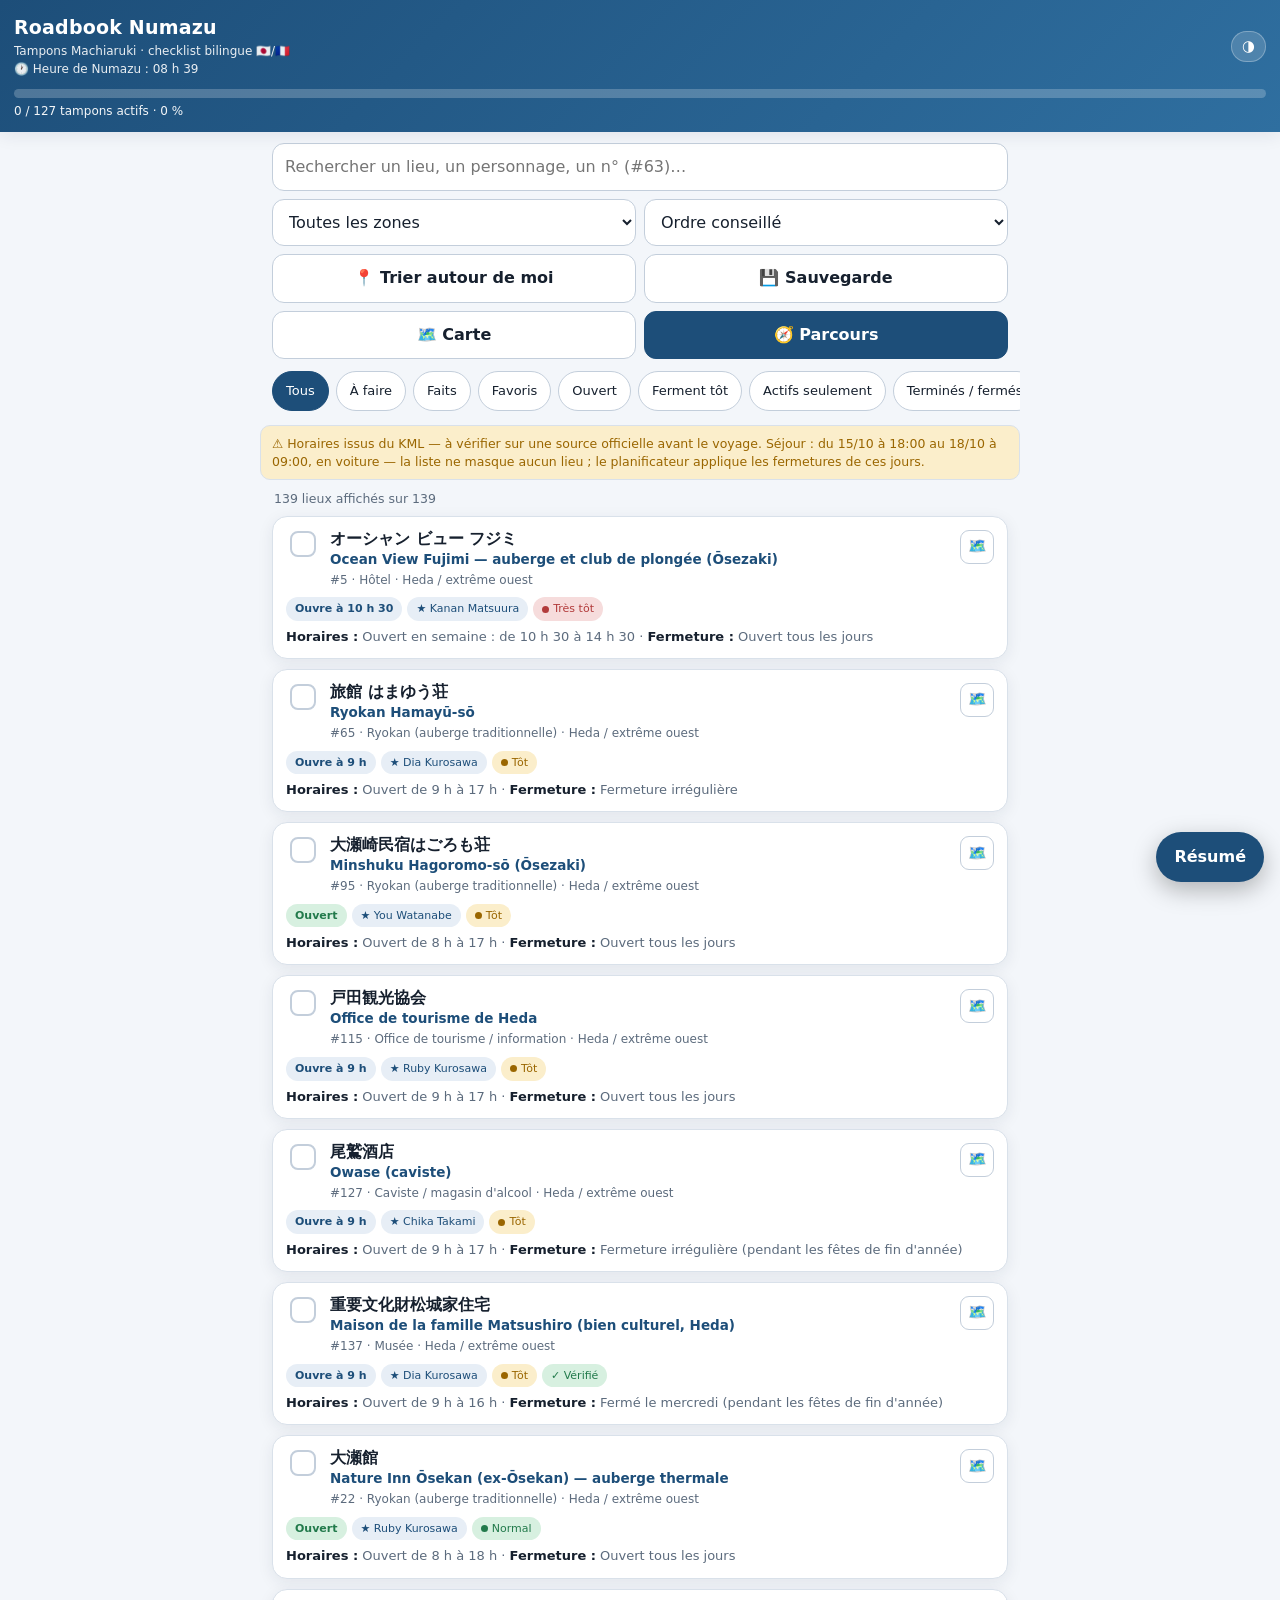
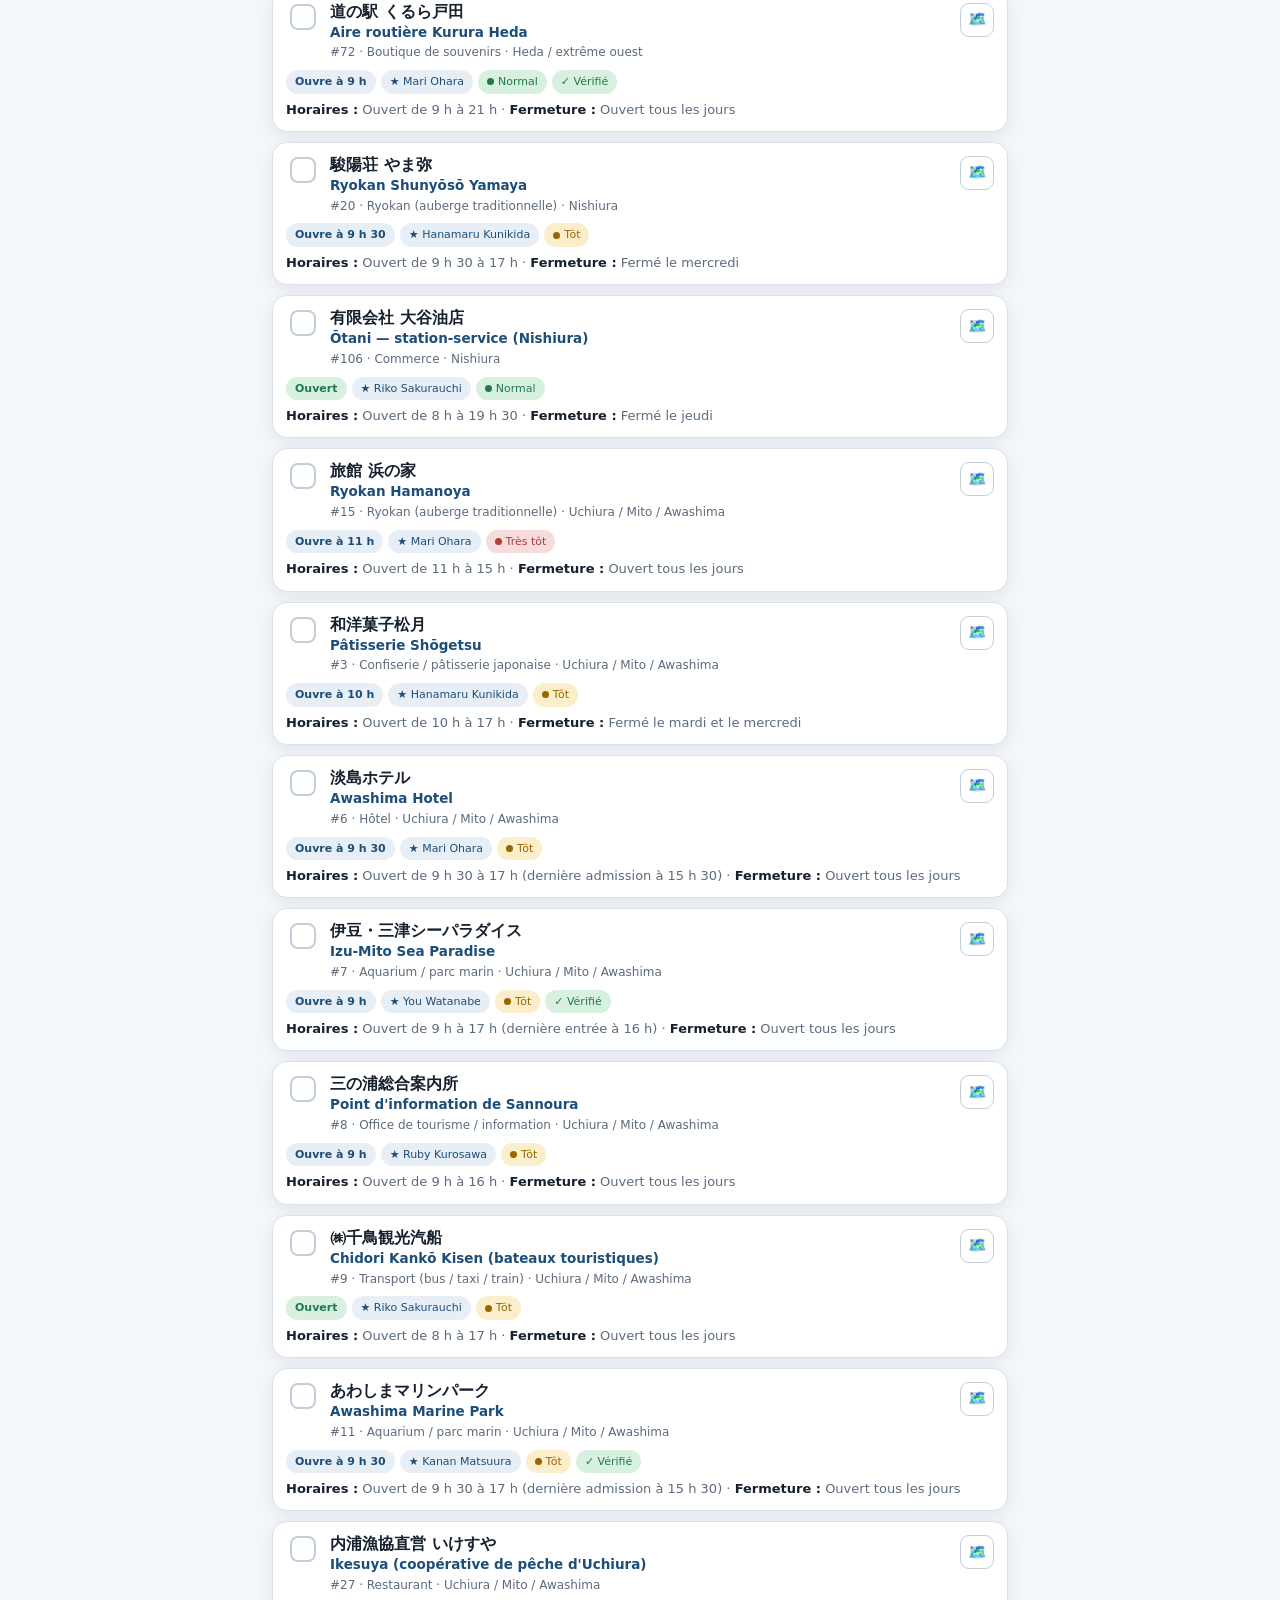
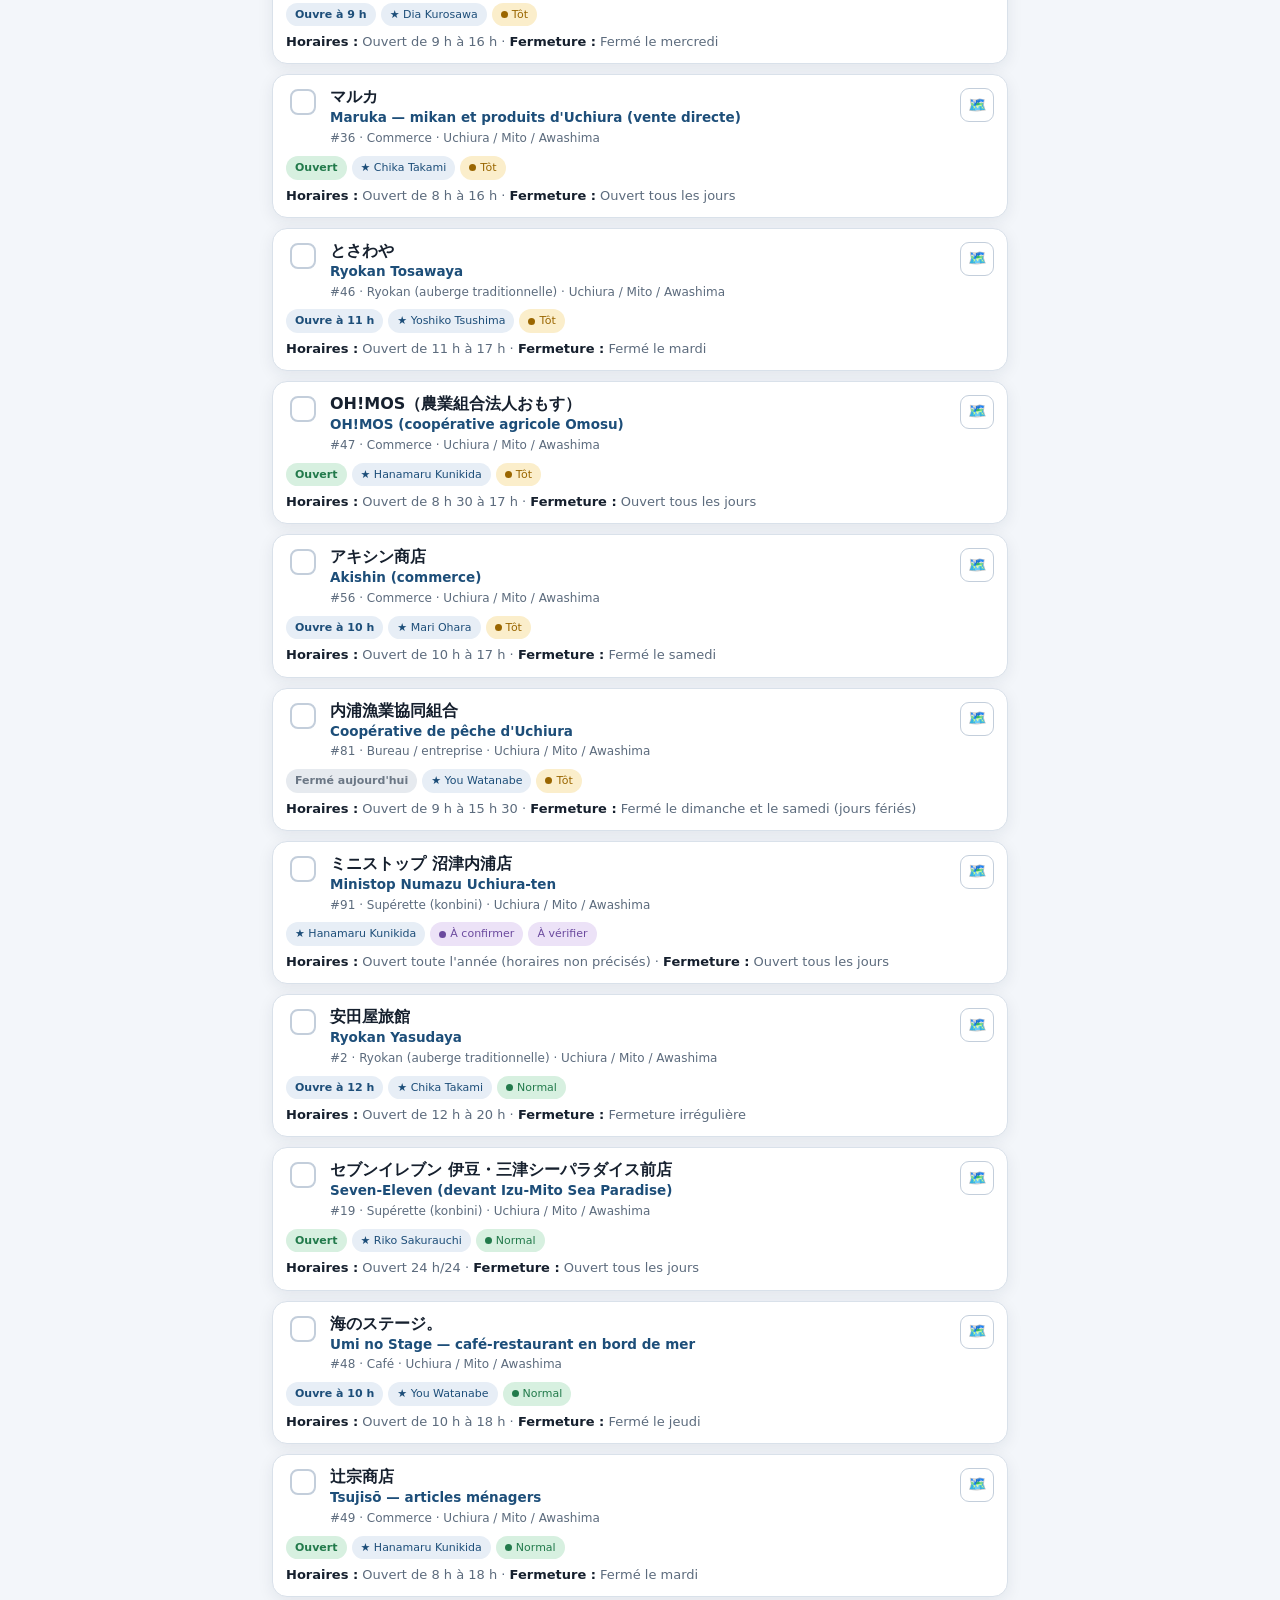
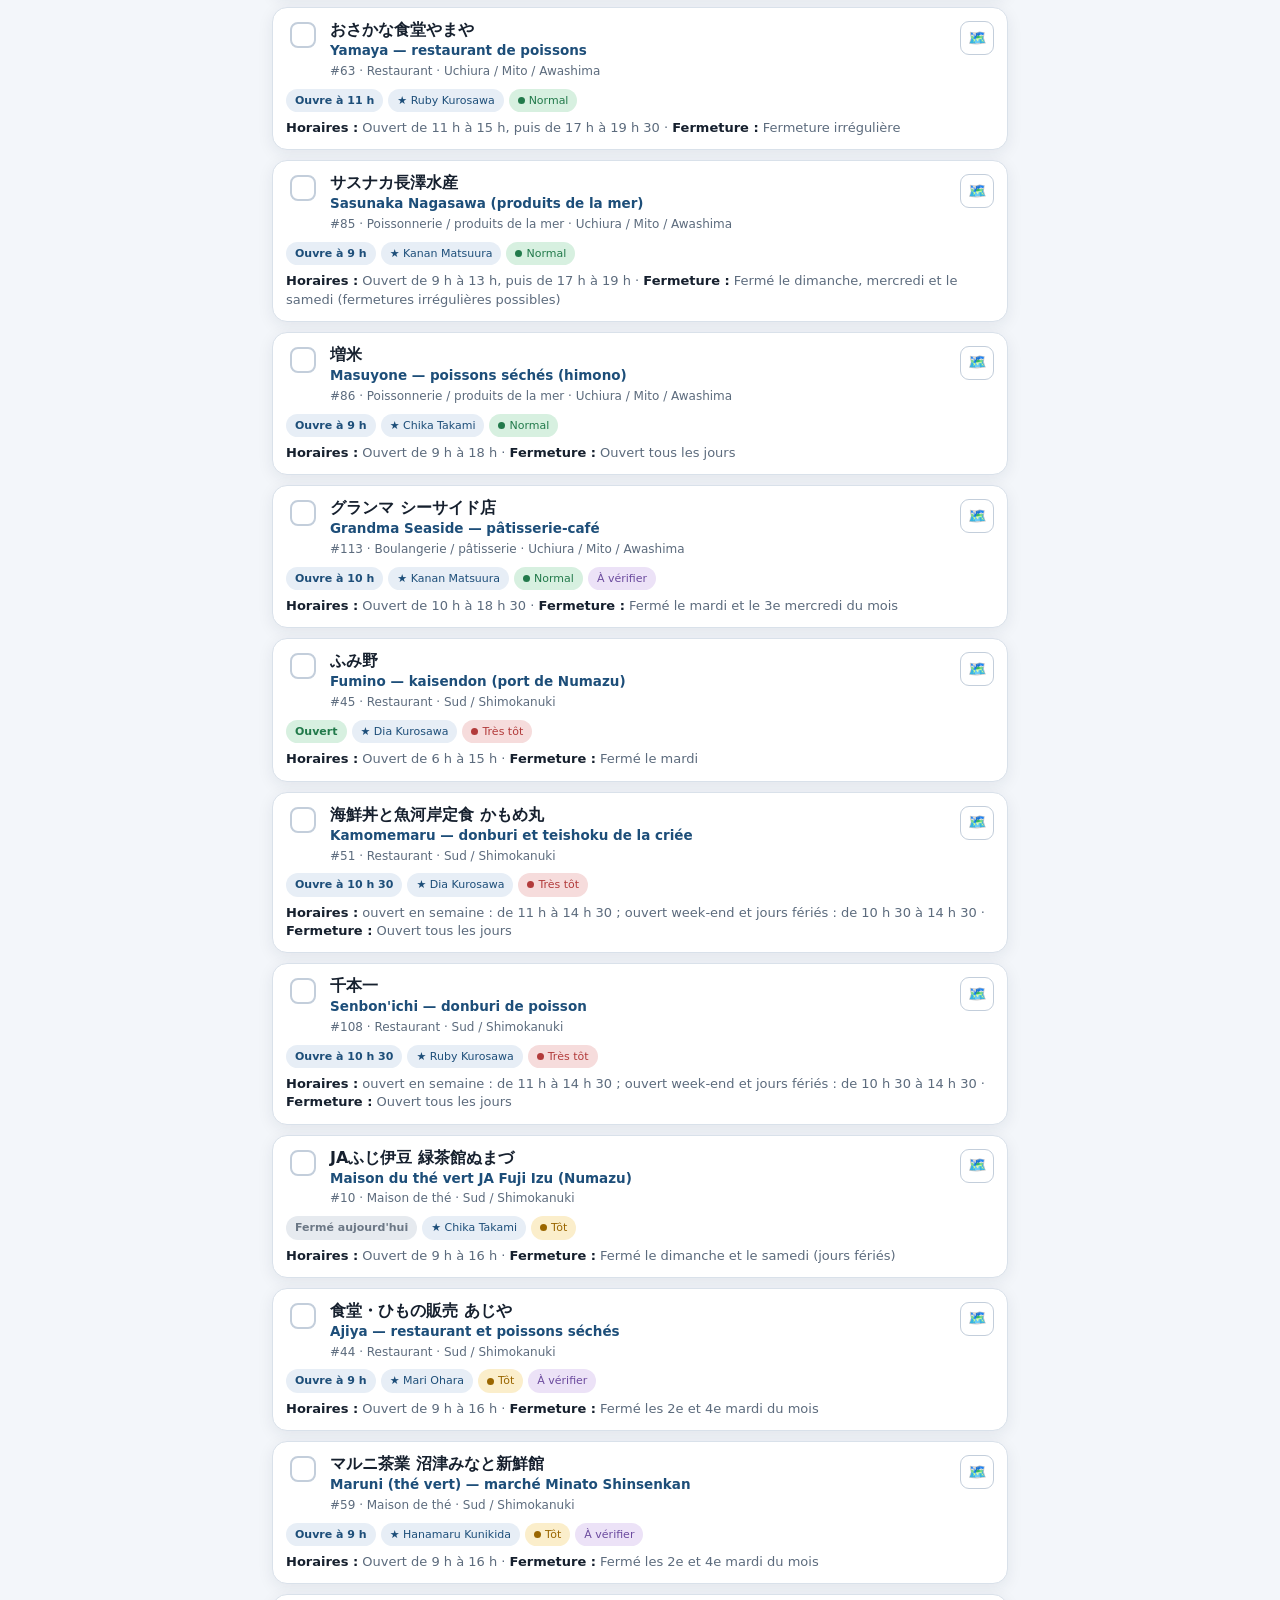
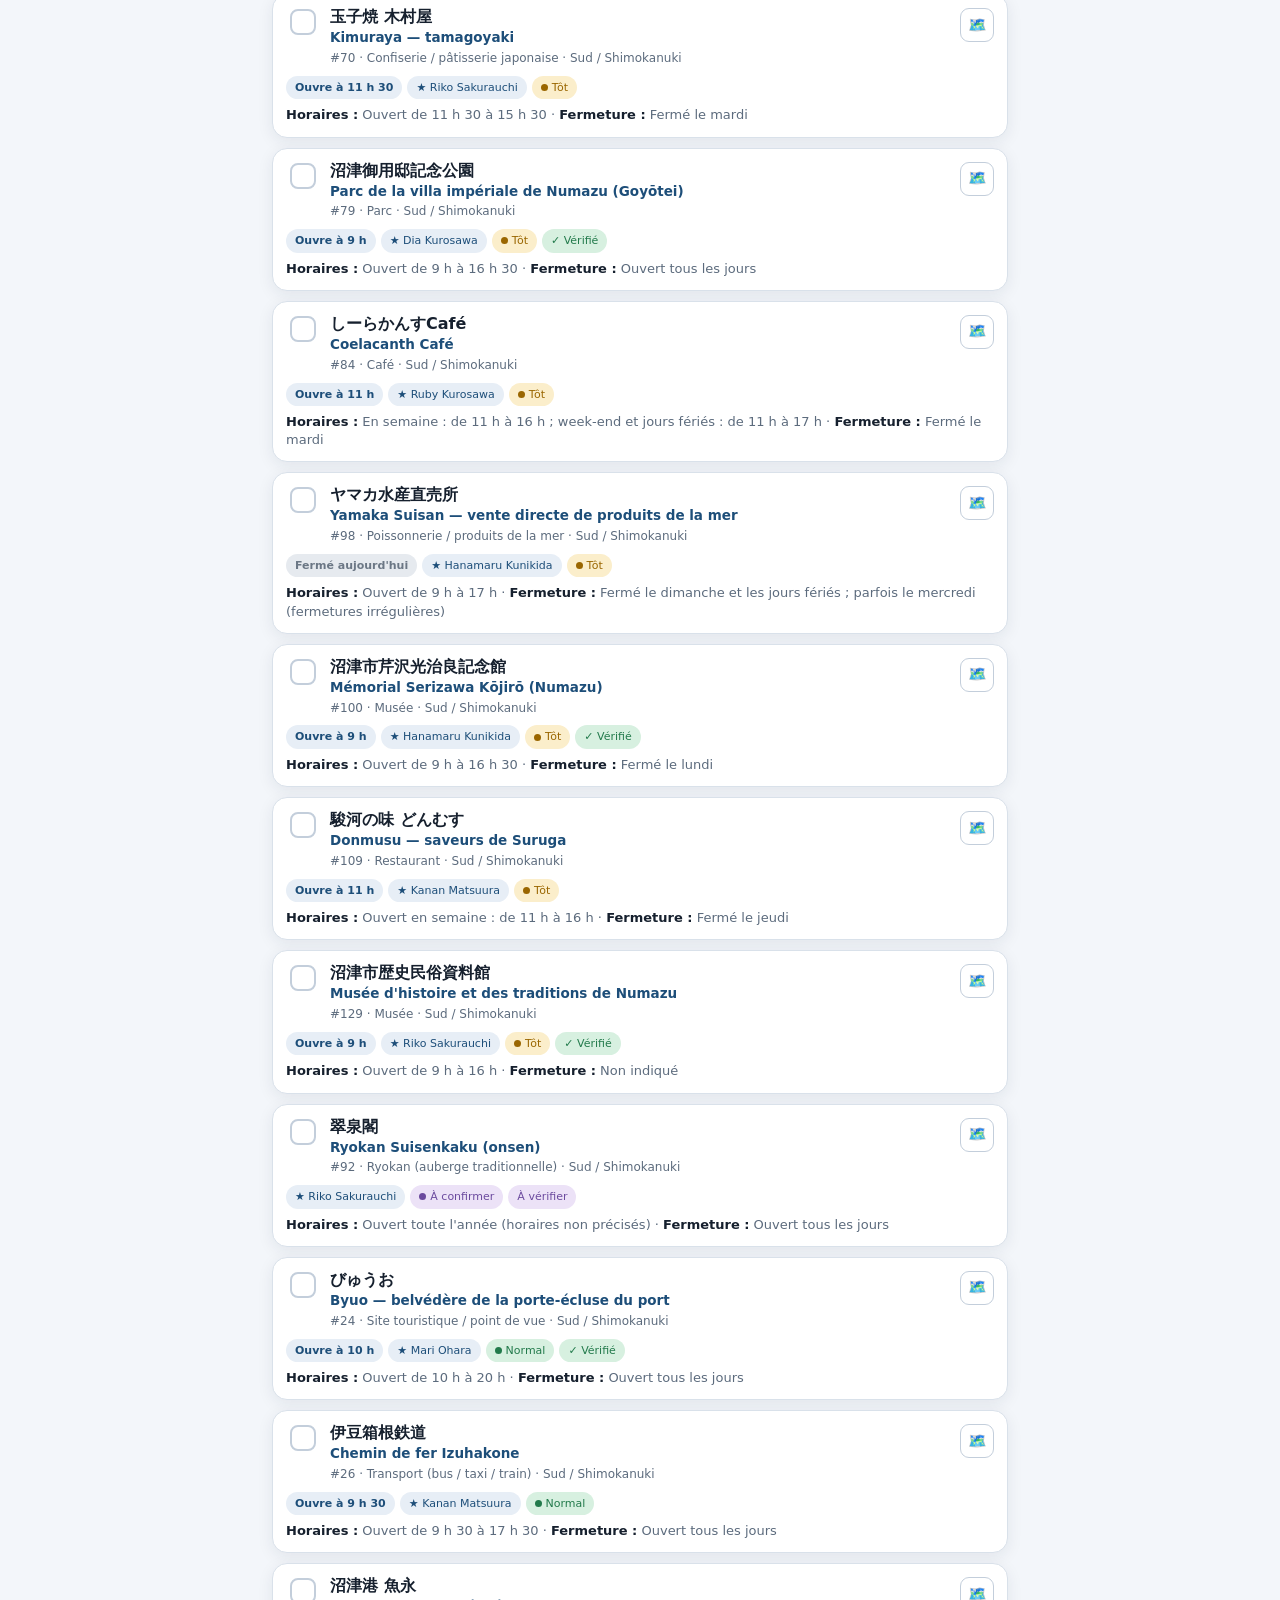
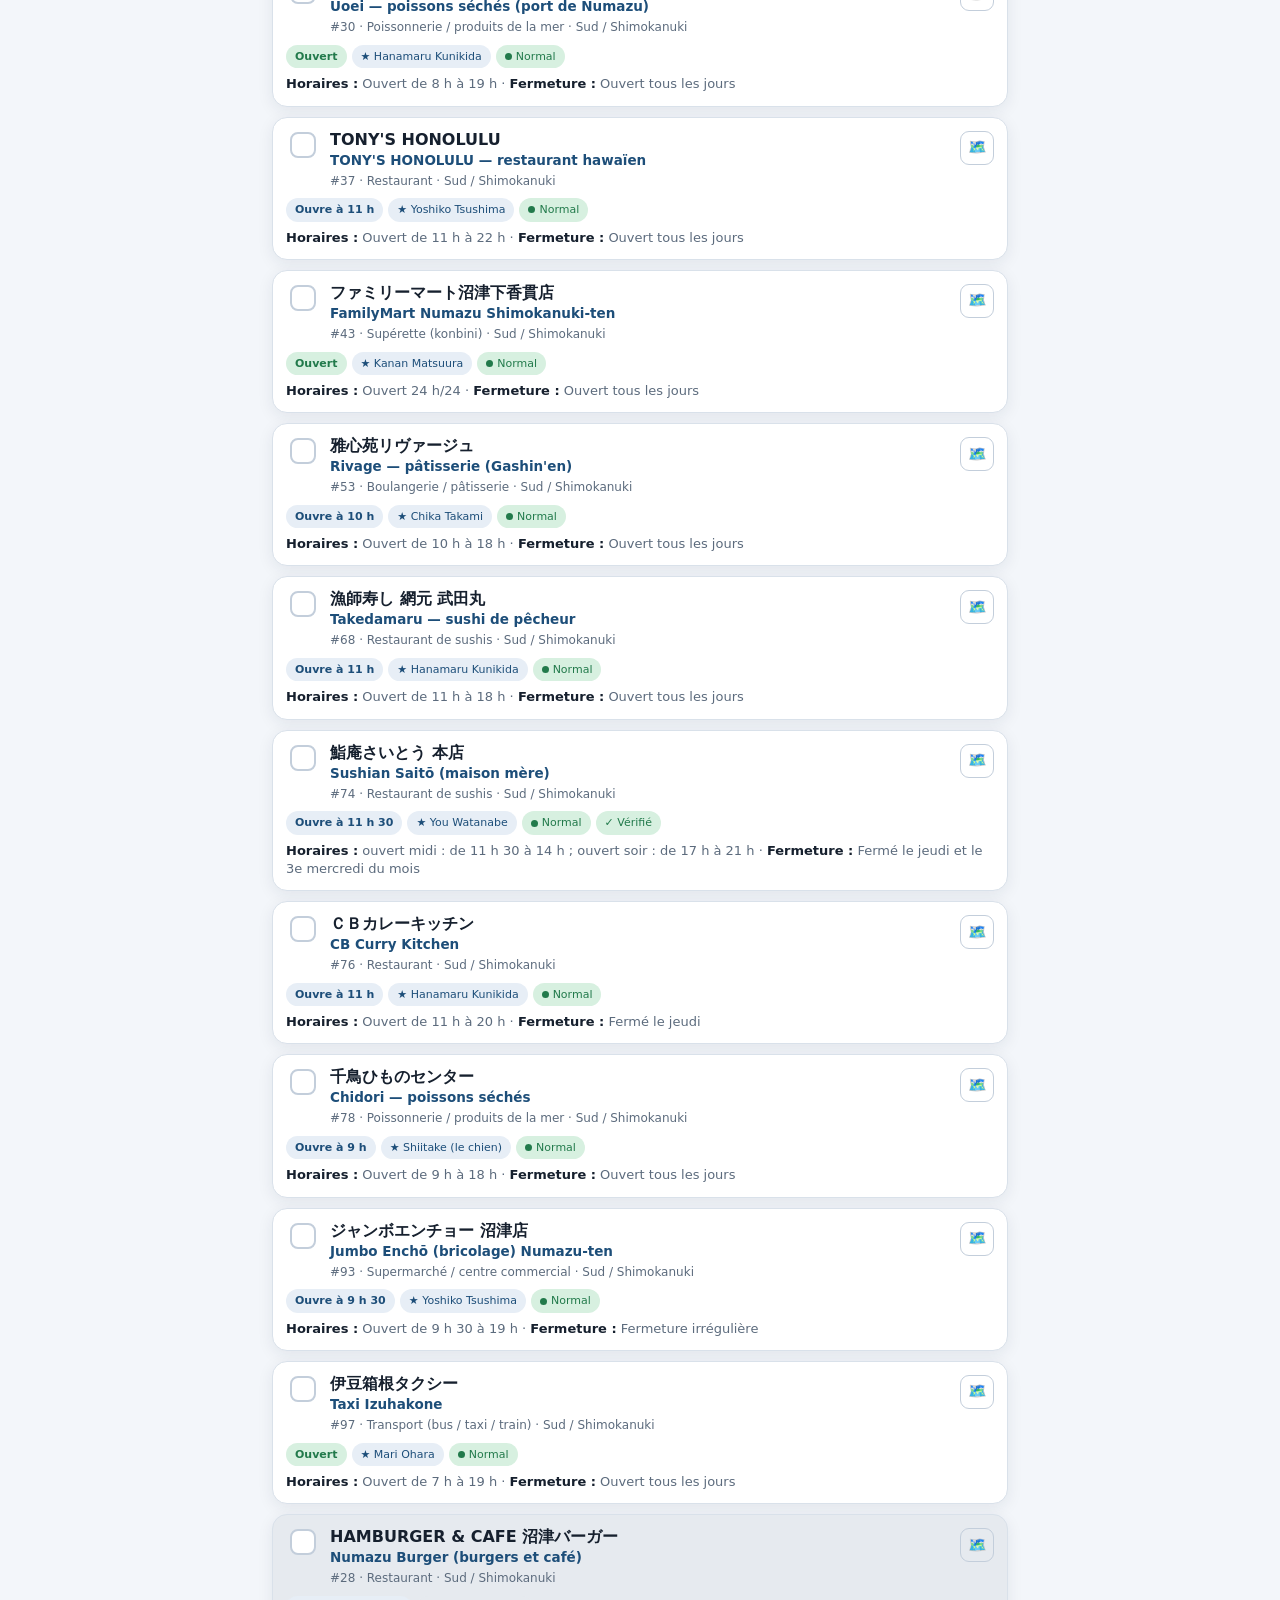
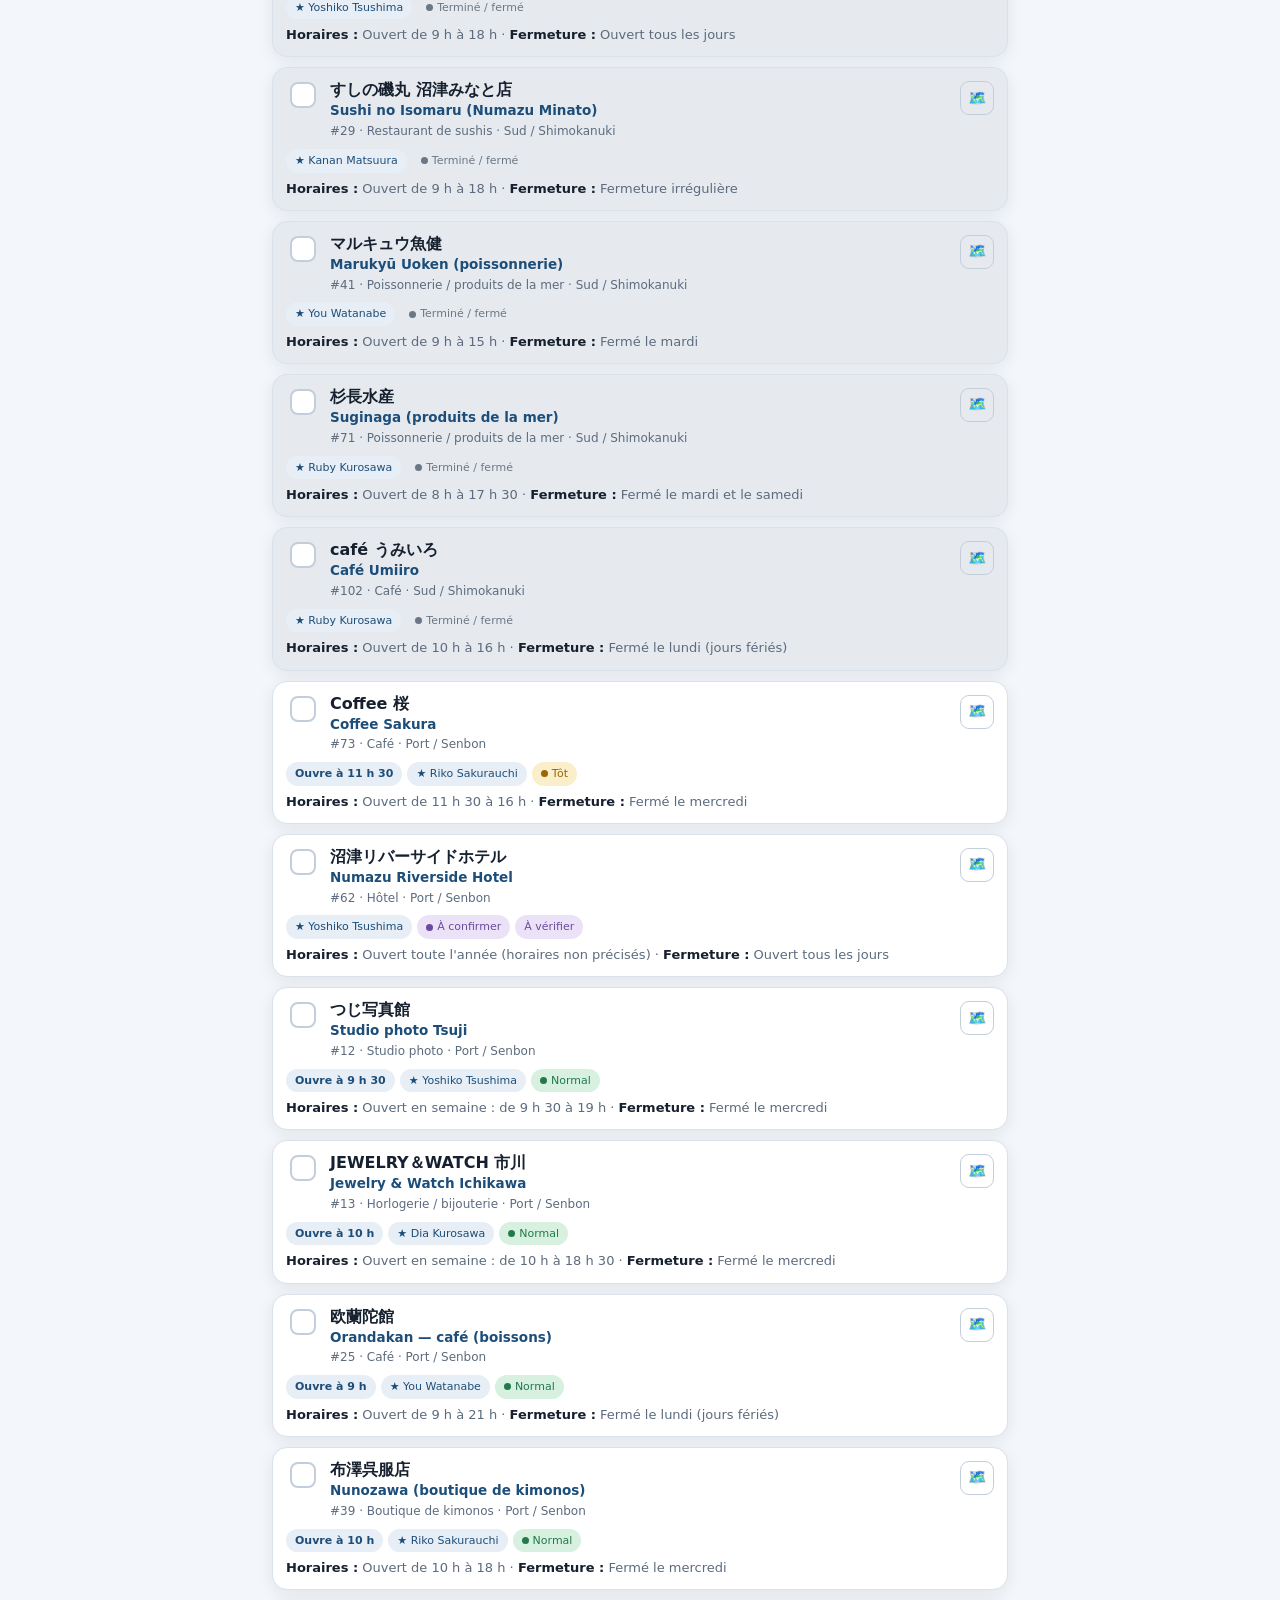
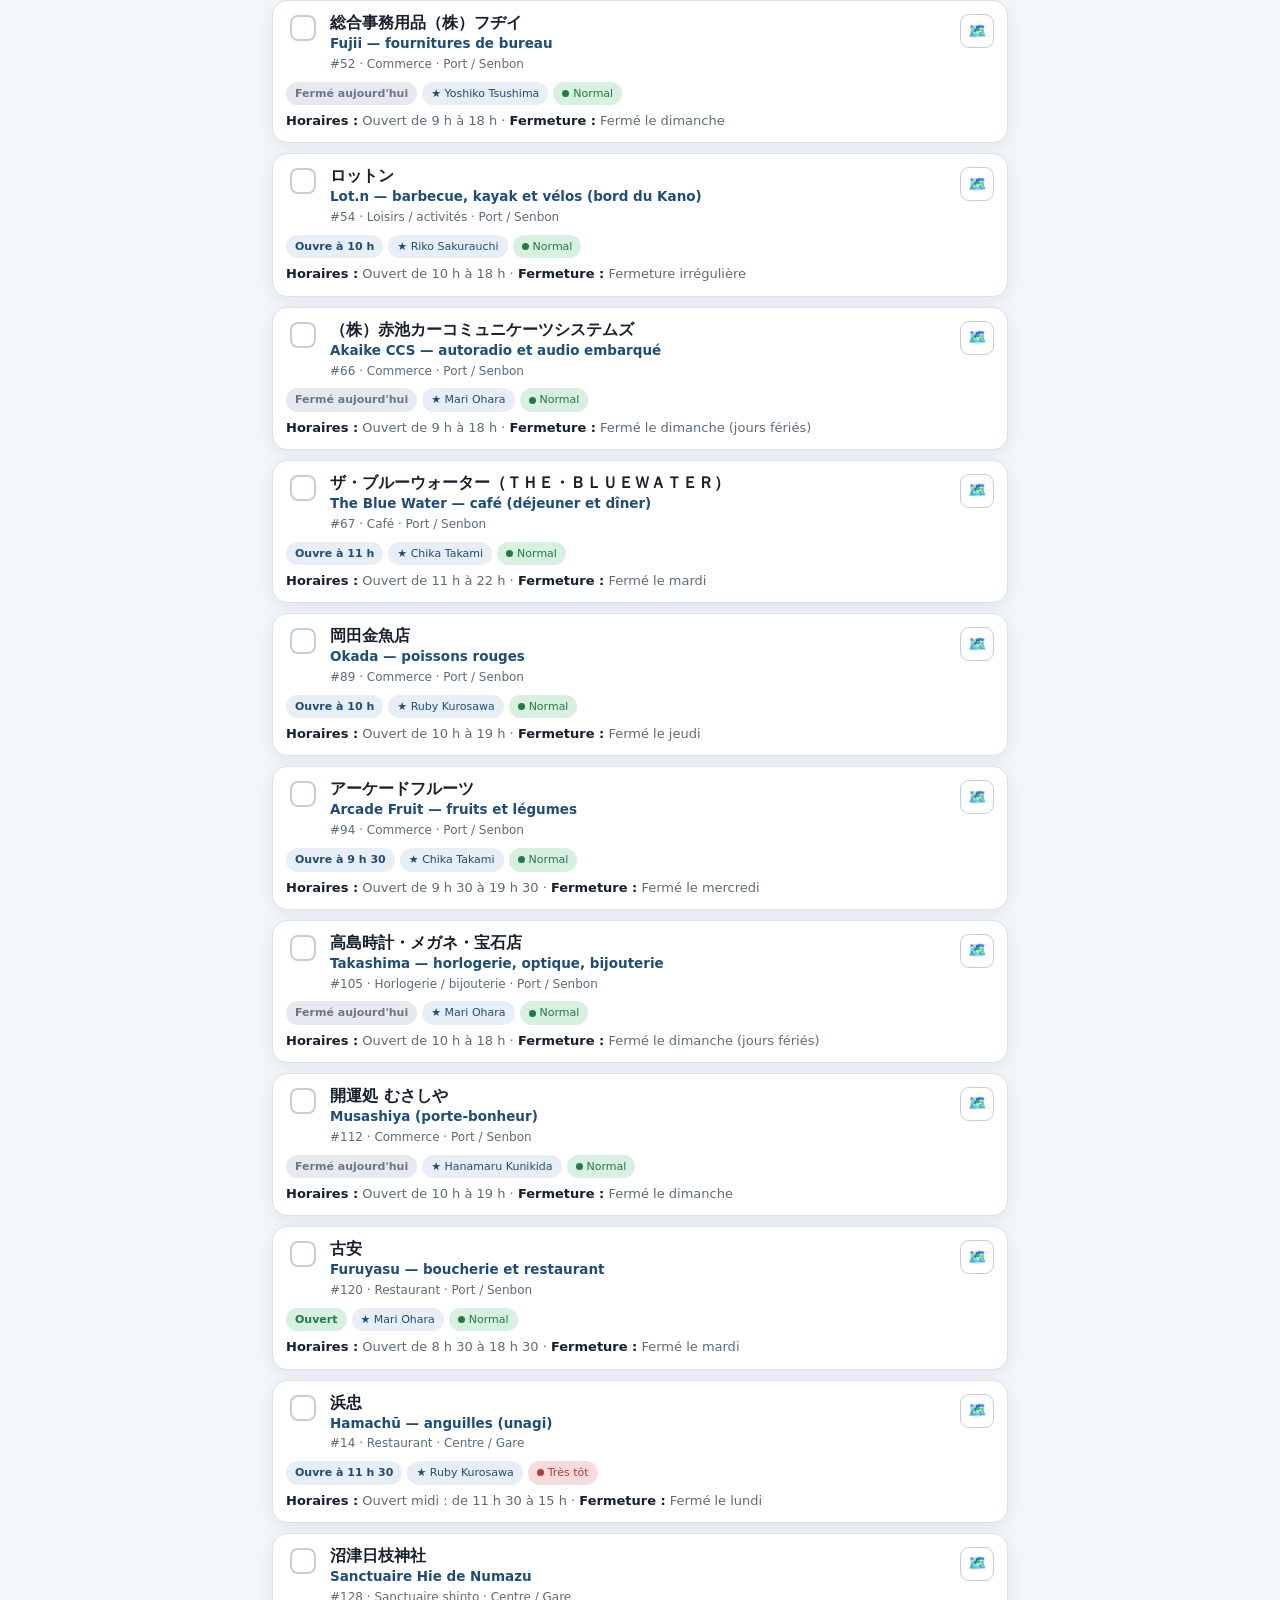
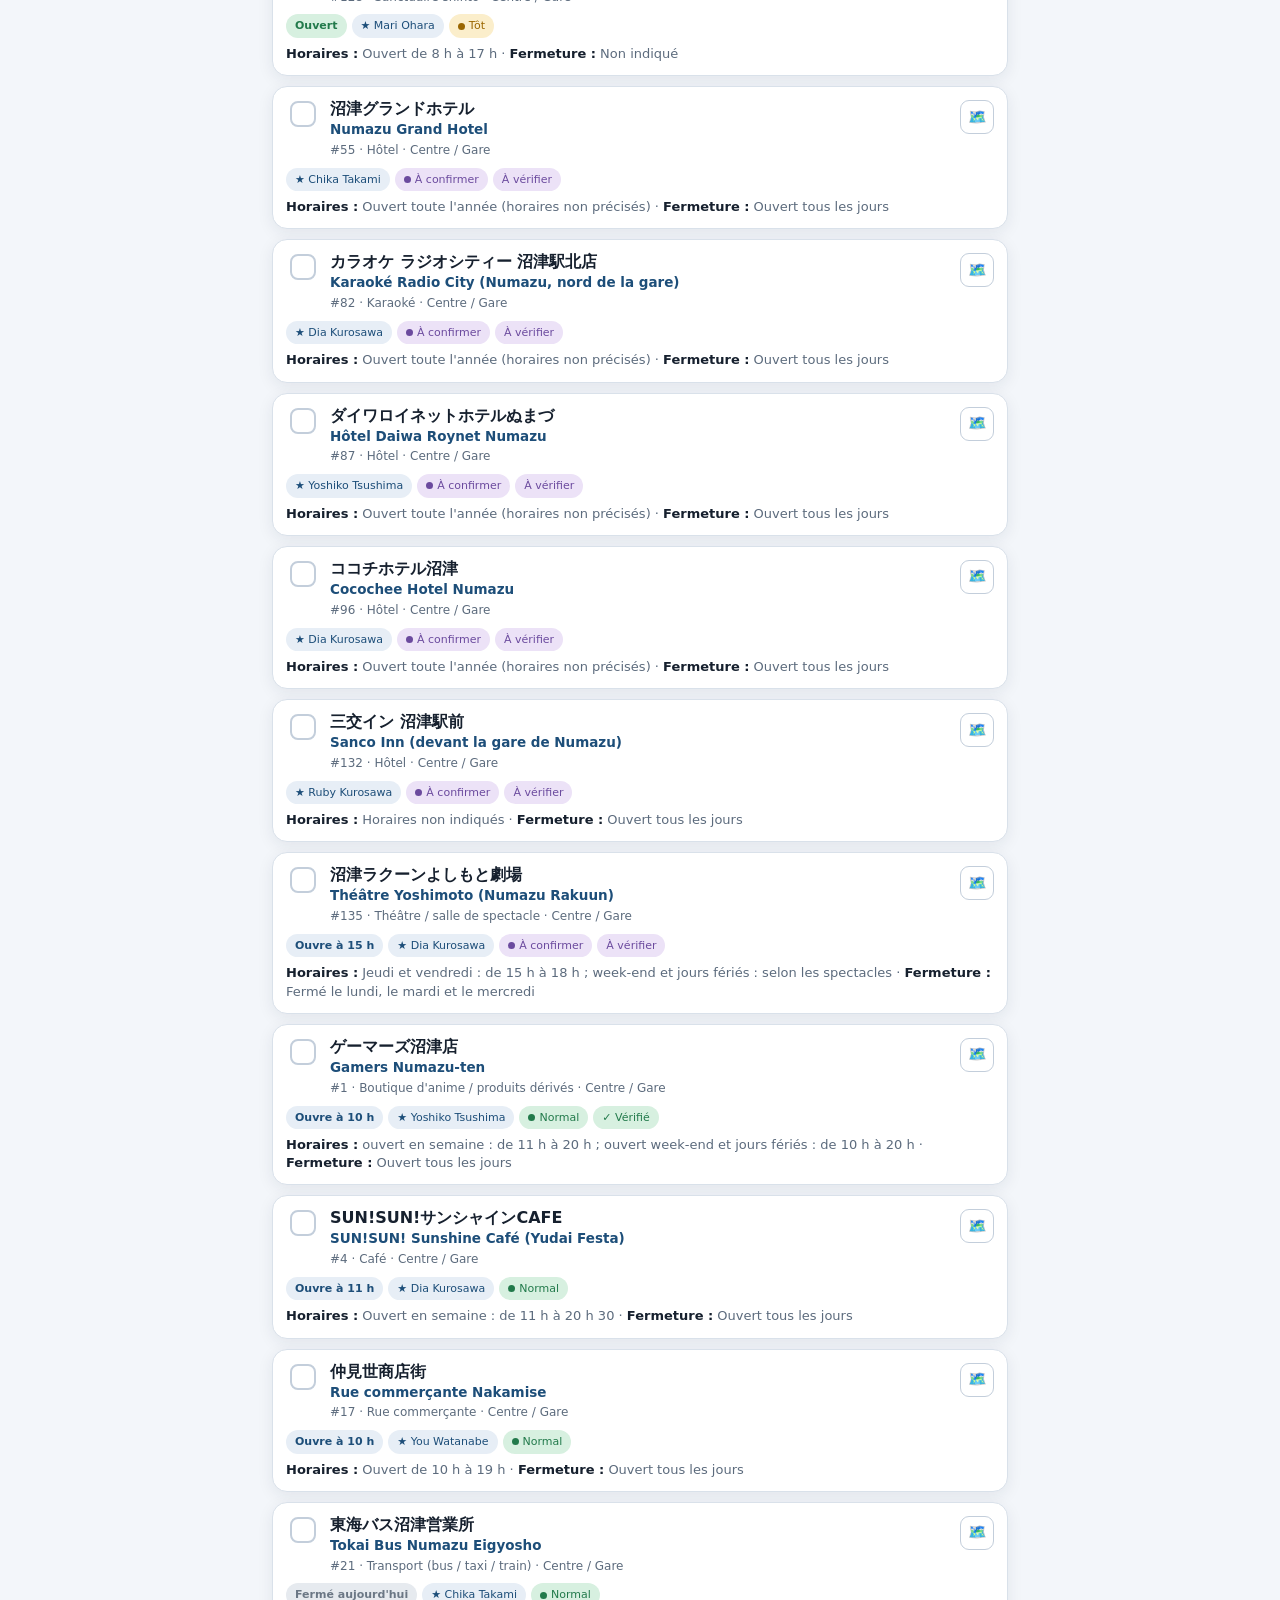
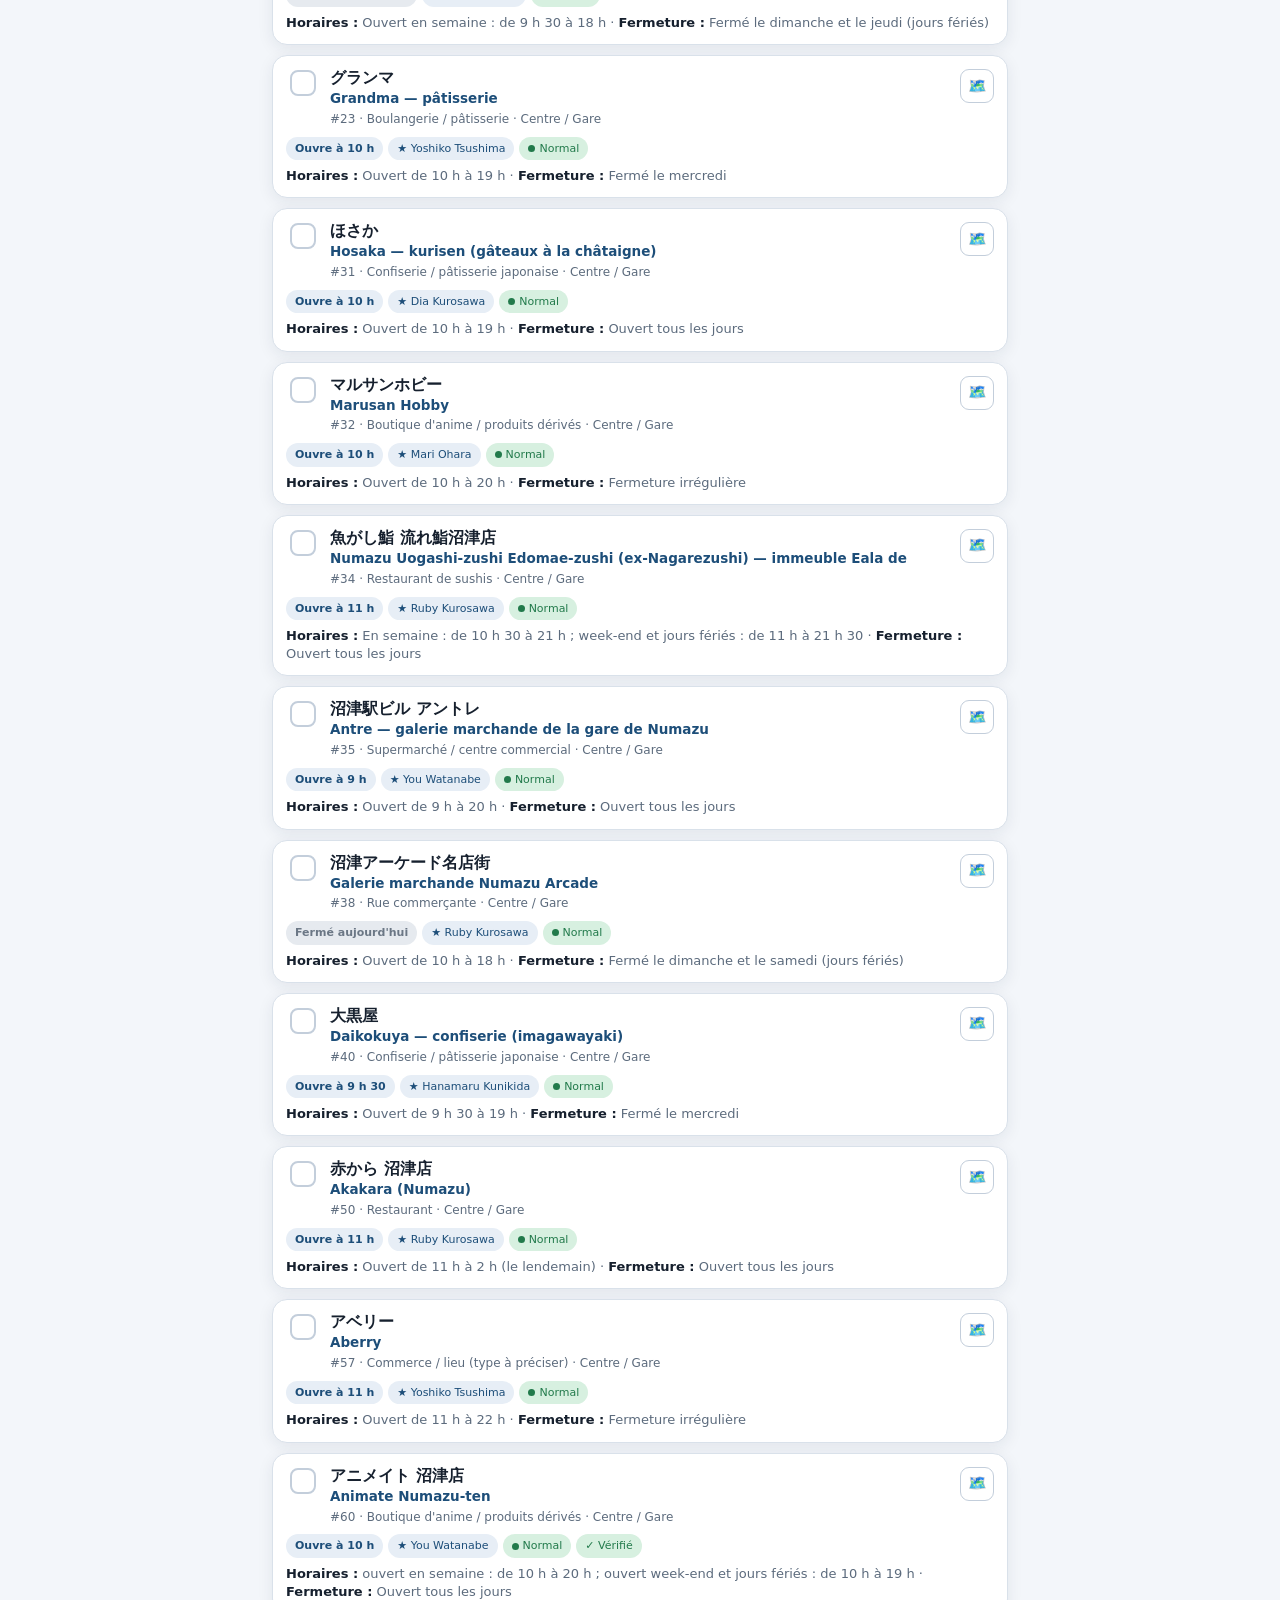
==== commit 7be0ebe8: "Tampons : 渡辺商店 (#123) fermé définitivement - #123 Watanabe (沼津市真砂町23-12) : indiqué « fermé définitiv" ====
--- a/roadbook-numazu-app.html
+++ b/roadbook-numazu-app.html
@@ -1132,7 +1132,7 @@
 //# sourceMappingURL=leaflet.js.map
 </script>
 <script>
-window.NUMAZU_DATA = {"meta": {"generatedFrom": "source/numazu-machiaruki-stamp.kml + data/extra-places.json", "total": 139, "active": 128, "ended": 11, "schemaVersion": 1, "hoursDisclaimerFr": "Horaires issus du KML — à vérifier avant le voyage."}, "places": [{"id": 1, "stableKey": "nz-71506856", "sourceIndex": 1, "nameJa": "ゲーマーズ沼津店", "nameRomaji": "Gamers Numazu-ten", "nameFr": "Gamers Numazu-ten", "nameStatus": "ok", "category": "anime_shop", "categoryFr": "Boutique d'anime / produits dérivés", "meal": null, "member": "津島善子", "memberFr": "Yoshiko Tsushima", "addressJa": "沼津市添地町72青秀ビル1階", "addressRomaji": "Numazu-shi Soechi72青秀biru1階", "addressFr": "Numazu-shi Soechi72青秀biru1階 — Numazu, préfecture de Shizuoka, Japon", "latitude": 35.10157, "longitude": 138.856807, "moved": false, "oldLatitude": null, "oldLongitude": null, "oldAddressJa": "", "newAddressJa": "", "coordsApprox": false, "zone": "centre_station", "zoneFr": "Centre / Gare", "zoneOrder": 6, "hoursRaw": "平日 11:00～20:00", "hoursFr": "ouvert en semaine : de 11 h à 20 h ; ouvert week-end et jours fériés : de 10 h à 20 h", "hoursStatus": "verified", "closingMinutes": 1200, "openingMinutes": 600, "openIntervals": [[660, 1200], [600, 1200]], "closedRaw": "なし", "closedFr": "Ouvert tous les jours", "closedDays": [], "closedStatus": "ok", "irregularClosure": false, "priority": "Normal", "priorityReason": "Ferme vers 20 h", "stampType": "physical", "ended": false, "endedKeywords": [], "statusNote": "", "statusSource": "", "source": "kml", "eventOnly": null, "verificationStatus": "verified", "lastVerified": "2026-08-01", "verifNote": "Boutique tie-up officielle Love Live! Sunshine!! (corrige la coquille « 10:0 » du KML).", "verifSource": "gamers.co.jp", "hoursRawVerified": "平日 11:00～20:00 土日祝 10:00～20:00", "imageUrl": "https://mymaps.usercontent.google.com/hostedimage/m/*/[base64]?authuser=0&fife=s16383", "notesFr": "", "links": {"googleMaps": "https://www.google.com/maps/search/?api=1&query=35.10157,138.856807", "official": "", "website": ""}}, {"id": 2, "stableKey": "nz-15c0e544", "sourceIndex": 2, "nameJa": "安田屋旅館", "nameRomaji": "Yasudaya Ryokan", "nameFr": "Ryokan Yasudaya", "nameStatus": "ok", "category": "ryokan", "categoryFr": "Ryokan (auberge traditionnelle)", "meal": null, "member": "高海千歌", "memberFr": "Chika Takami", "addressJa": "沼津市内浦三津19", "addressRomaji": "Numazu-shi Uchiura-Mito19", "addressFr": "Numazu-shi Uchiura-Mito19 — Numazu, préfecture de Shizuoka, Japon", "latitude": 35.020424, "longitude": 138.897573, "moved": false, "oldLatitude": null, "oldLongitude": null, "oldAddressJa": "", "newAddressJa": "", "coordsApprox": false, "zone": "uchiura_mito_awashima", "zoneFr": "Uchiura / Mito / Awashima", "zoneOrder": 3, "hoursRaw": "12:00～20:00", "hoursFr": "Ouvert de 12 h à 20 h", "hoursStatus": "ok", "closingMinutes": 1200, "openingMinutes": 720, "openIntervals": [[720, 1200]], "closedRaw": "不定休", "closedFr": "Fermeture irrégulière", "closedDays": [], "closedStatus": "ok", "irregularClosure": true, "priority": "Normal", "priorityReason": "Ferme vers 20 h", "stampType": "physical", "ended": false, "endedKeywords": [], "statusNote": "", "statusSource": "", "source": "kml", "eventOnly": null, "verificationStatus": "unverified", "lastVerified": null, "verifNote": "", "verifSource": "", "hoursRawVerified": "", "imageUrl": "https://mymaps.usercontent.google.com/hostedimage/m/*/[base64]?authuser=0&fife=s16383", "notesFr": "", "links": {"googleMaps": "https://www.google.com/maps/search/?api=1&query=35.020424,138.897573", "official": "", "website": ""}}, {"id": 3, "stableKey": "nz-b5a76a0d", "sourceIndex": 3, "nameJa": "和洋菓子松月", "nameRomaji": "Wayogashi Shogetsu", "nameFr": "Pâtisserie Shōgetsu", "nameStatus": "ok", "category": "confectionery", "categoryFr": "Confiserie / pâtisserie japonaise", "meal": null, "member": "国木田花丸", "memberFr": "Hanamaru Kunikida", "addressJa": "沼津市内浦三津88-36", "addressRomaji": "Numazu-shi Uchiura Mito 88-36", "addressFr": "88-36 Uchiura Mito, Numazu — préfecture de Shizuoka, Japon", "latitude": 35.022259, "longitude": 138.897925, "moved": false, "oldLatitude": null, "oldLongitude": null, "oldAddressJa": "", "newAddressJa": "", "coordsApprox": false, "zone": "uchiura_mito_awashima", "zoneFr": "Uchiura / Mito / Awashima", "zoneOrder": 3, "hoursRaw": "10:00～17:00", "hoursFr": "Ouvert de 10 h à 17 h", "hoursStatus": "ok", "closingMinutes": 1020, "openingMinutes": 600, "openIntervals": [[600, 1020]], "closedRaw": "火・水曜日", "closedFr": "Fermé le mardi et le mercredi", "closedDays": [2, 3], "closedStatus": "ok", "irregularClosure": false, "priority": "Tôt", "priorityReason": "Ferme vers 17 h", "stampType": "physical", "ended": false, "endedKeywords": [], "statusNote": "", "statusSource": "", "source": "kml", "eventOnly": null, "verificationStatus": "unverified", "lastVerified": null, "verifNote": "", "verifSource": "", "hoursRawVerified": "", "imageUrl": "https://mymaps.usercontent.google.com/hostedimage/m/*/[base64]?authuser=0&fife=s16383", "notesFr": "", "links": {"googleMaps": "https://www.google.com/maps/search/?api=1&query=35.022259,138.897925", "official": "", "website": ""}}, {"id": 4, "stableKey": "nz-80003f70", "sourceIndex": 4, "nameJa": "SUN!SUN!サンシャインCAFE", "nameRomaji": "SUN!SUN! Sunshine CAFE", "nameFr": "SUN!SUN! Sunshine Café (Yudai Festa)", "nameStatus": "ok", "category": "cafe", "categoryFr": "Café", "meal": null, "member": "黒澤ダイヤ", "memberFr": "Dia Kurosawa", "addressJa": "沼津市大手町3-1-1", "addressRomaji": "Numazu-shi Otemachi3-1-1", "addressFr": "Numazu-shi Otemachi3-1-1 — Numazu, préfecture de Shizuoka, Japon", "latitude": 35.1019932, "longitude": 138.8597404, "moved": false, "oldLatitude": null, "oldLongitude": null, "oldAddressJa": "", "newAddressJa": "", "coordsApprox": false, "zone": "centre_station", "zoneFr": "Centre / Gare", "zoneOrder": 6, "hoursRaw": "平日 11:00～20:30", "hoursFr": "Ouvert en semaine : de 11 h à 20 h 30", "hoursStatus": "ok", "closingMinutes": 1230, "openingMinutes": 660, "openIntervals": [[660, 1230]], "closedRaw": "なし", "closedFr": "Ouvert tous les jours", "closedDays": [], "closedStatus": "ok", "irregularClosure": false, "priority": "Normal", "priorityReason": "Ferme vers 20 h 30", "stampType": "physical", "ended": false, "endedKeywords": [], "statusNote": "", "statusSource": "", "source": "kml", "eventOnly": null, "verificationStatus": "unverified", "lastVerified": null, "verifNote": "", "verifSource": "", "hoursRawVerified": "", "imageUrl": "https://mymaps.usercontent.google.com/hostedimage/m/*/[base64]?authuser=0&fife=s16383", "notesFr": "", "links": {"googleMaps": "https://www.google.com/maps/search/?api=1&query=35.1019932,138.8597404", "official": "", "website": ""}}, {"id": 5, "stableKey": "nz-75e94ca1", "sourceIndex": 5, "nameJa": "オーシャン ビュー フジミ", "nameRomaji": "Ocean View Fujimi", "nameFr": "Ocean View Fujimi — auberge et club de plongée (Ōsezaki)", "nameStatus": "ok", "category": "hotel", "categoryFr": "Hôtel", "meal": null, "member": "松浦果南", "memberFr": "Kanan Matsuura", "addressJa": "沼津市西浦江梨993", "addressRomaji": "Numazu-shi Nishiura Enashi993", "addressFr": "Numazu-shi Nishiura Enashi993 — Numazu, préfecture de Shizuoka, Japon", "latitude": 35.0249211, "longitude": 138.7858531, "moved": false, "oldLatitude": null, "oldLongitude": null, "oldAddressJa": "", "newAddressJa": "", "coordsApprox": false, "zone": "heda_west", "zoneFr": "Heda / extrême ouest", "zoneOrder": 1, "hoursRaw": "平日 10:30～14:30", "hoursFr": "Ouvert en semaine : de 10 h 30 à 14 h 30", "hoursStatus": "ok", "closingMinutes": 870, "openingMinutes": 630, "openIntervals": [[630, 870]], "closedRaw": "なし", "closedFr": "Ouvert tous les jours", "closedDays": [], "closedStatus": "ok", "irregularClosure": false, "priority": "Très tôt", "priorityReason": "Ferme vers 14 h 30", "stampType": "physical", "ended": false, "endedKeywords": [], "statusNote": "", "statusSource": "", "source": "kml", "eventOnly": null, "verificationStatus": "unverified", "lastVerified": null, "verifNote": "", "verifSource": "", "hoursRawVerified": "", "imageUrl": "https://mymaps.usercontent.google.com/hostedimage/m/*/[base64]?authuser=0&fife=s16383", "notesFr": "", "links": {"googleMaps": "https://www.google.com/maps/search/?api=1&query=35.0249211,138.7858531", "official": "", "website": ""}}, {"id": 6, "stableKey": "nz-66afc942", "sourceIndex": 6, "nameJa": "淡島ホテル", "nameRomaji": "Awashima Hotel", "nameFr": "Awashima Hotel", "nameStatus": "ok", "category": "hotel", "categoryFr": "Hôtel", "meal": null, "member": "小原鞠莉", "memberFr": "Mari Ohara", "addressJa": "沼津市内浦重寺186", "addressRomaji": "Numazu-shi Uchiura重 Ji186", "addressFr": "Numazu-shi Uchiura重 Ji186 — Numazu, préfecture de Shizuoka, Japon", "latitude": 35.0355691, "longitude": 138.8866333, "moved": false, "oldLatitude": null, "oldLongitude": null, "oldAddressJa": "", "newAddressJa": "", "coordsApprox": false, "zone": "uchiura_mito_awashima", "zoneFr": "Uchiura / Mito / Awashima", "zoneOrder": 3, "hoursRaw": "9:30～17:00（最終入園15:30）", "hoursFr": "Ouvert de 9 h 30 à 17 h (dernière admission à 15 h 30)", "hoursStatus": "ok", "closingMinutes": 1020, "openingMinutes": 570, "openIntervals": [[570, 1020]], "closedRaw": "なし", "closedFr": "Ouvert tous les jours", "closedDays": [], "closedStatus": "ok", "irregularClosure": false, "priority": "Tôt", "priorityReason": "Ferme vers 17 h", "stampType": "physical", "ended": false, "endedKeywords": [], "statusNote": "", "statusSource": "", "source": "kml", "eventOnly": null, "verificationStatus": "unverified", "lastVerified": null, "verifNote": "", "verifSource": "", "hoursRawVerified": "", "imageUrl": "https://mymaps.usercontent.google.com/hostedimage/m/*/[base64]?authuser=0&fife=s16383", "notesFr": "", "links": {"googleMaps": "https://www.google.com/maps/search/?api=1&query=35.0355691,138.8866333", "official": "", "website": ""}}, {"id": 7, "stableKey": "nz-d21acbc6", "sourceIndex": 7, "nameJa": "伊豆・三津シーパラダイス", "nameRomaji": "Izu-Mito Sea Paradise", "nameFr": "Izu-Mito Sea Paradise", "nameStatus": "ok", "category": "aquarium", "categoryFr": "Aquarium / parc marin", "meal": null, "member": "渡辺曜", "memberFr": "You Watanabe", "addressJa": "沼津市内浦長浜3-1", "addressRomaji": "Numazu-shi Uchiura-Nagahama3-1", "addressFr": "Numazu-shi Uchiura-Nagahama3-1 — Numazu, préfecture de Shizuoka, Japon", "latitude": 35.019483, "longitude": 138.895966, "moved": false, "oldLatitude": null, "oldLongitude": null, "oldAddressJa": "", "newAddressJa": "", "coordsApprox": false, "zone": "uchiura_mito_awashima", "zoneFr": "Uchiura / Mito / Awashima", "zoneOrder": 3, "hoursRaw": "9:00～17:00（最終入館16:00）", "hoursFr": "Ouvert de 9 h à 17 h (dernière entrée à 16 h)", "hoursStatus": "verified", "closingMinutes": 1020, "openingMinutes": 540, "openIntervals": [[540, 1020]], "closedRaw": "なし", "closedFr": "Ouvert tous les jours", "closedDays": [], "closedStatus": "ok", "irregularClosure": false, "priority": "Tôt", "priorityReason": "Ferme vers 17 h", "stampType": "physical", "ended": false, "endedKeywords": [], "statusNote": "", "statusSource": "", "source": "kml", "eventOnly": null, "verificationStatus": "verified", "lastVerified": "2026-08-01", "verifNote": "Dernière entrée 16 h. Journées de maintenance possibles — vérifier le jour même.", "verifSource": "numazukanko.jp", "hoursRawVerified": "", "imageUrl": "https://mymaps.usercontent.google.com/hostedimage/m/*/[base64]?authuser=0&fife=s16383", "notesFr": "", "links": {"googleMaps": "https://www.google.com/maps/search/?api=1&query=35.019483,138.895966", "official": "", "website": ""}}, {"id": 8, "stableKey": "nz-618bfbc4", "sourceIndex": 8, "nameJa": "三の浦総合案内所", "nameRomaji": "Sannoura Sogo Annaijo", "nameFr": "Point d'information de Sannoura", "nameStatus": "ok", "category": "tourist_information", "categoryFr": "Office de tourisme / information", "meal": null, "member": "黒澤ルビィ", "memberFr": "Ruby Kurosawa", "addressJa": "沼津市内浦長浜83-124", "addressRomaji": "Numazu-shi Uchiura-Nagahama83-124", "addressFr": "Numazu-shi Uchiura-Nagahama83-124 — Numazu, préfecture de Shizuoka, Japon", "latitude": 35.017716, "longitude": 138.893394, "moved": false, "oldLatitude": null, "oldLongitude": null, "oldAddressJa": "", "newAddressJa": "", "coordsApprox": false, "zone": "uchiura_mito_awashima", "zoneFr": "Uchiura / Mito / Awashima", "zoneOrder": 3, "hoursRaw": "9:00～16:00", "hoursFr": "Ouvert de 9 h à 16 h", "hoursStatus": "ok", "closingMinutes": 960, "openingMinutes": 540, "openIntervals": [[540, 960]], "closedRaw": "なし", "closedFr": "Ouvert tous les jours", "closedDays": [], "closedStatus": "ok", "irregularClosure": false, "priority": "Tôt", "priorityReason": "Ferme vers 16 h", "stampType": "physical", "ended": false, "endedKeywords": [], "statusNote": "", "statusSource": "", "source": "kml", "eventOnly": null, "verificationStatus": "unverified", "lastVerified": null, "verifNote": "", "verifSource": "", "hoursRawVerified": "", "imageUrl": "https://mymaps.usercontent.google.com/hostedimage/m/*/[base64]?authuser=0&fife=s16383", "notesFr": "", "links": {"googleMaps": "https://www.google.com/maps/search/?api=1&query=35.017716,138.893394", "official": "", "website": ""}}, {"id": 9, "stableKey": "nz-8cfcc23e", "sourceIndex": 9, "nameJa": "㈱千鳥観光汽船", "nameRomaji": "Chidori Kanko Kisen", "nameFr": "Chidori Kankō Kisen (bateaux touristiques)", "nameStatus": "ok", "category": "transport", "categoryFr": "Transport (bus / taxi / train)", "meal": null, "member": "桜内梨子", "memberFr": "Riko Sakurauchi", "addressJa": "沼津市内浦三津43-7", "addressRomaji": "Numazu-shi Uchiura-Mito43-7", "addressFr": "Numazu-shi Uchiura-Mito43-7 — Numazu, préfecture de Shizuoka, Japon", "latitude": 35.0211104, "longitude": 138.8977313, "moved": false, "oldLatitude": null, "oldLongitude": null, "oldAddressJa": "", "newAddressJa": "", "coordsApprox": false, "zone": "uchiura_mito_awashima", "zoneFr": "Uchiura / Mito / Awashima", "zoneOrder": 3, "hoursRaw": "8:00～17:00", "hoursFr": "Ouvert de 8 h à 17 h", "hoursStatus": "ok", "closingMinutes": 1020, "openingMinutes": 480, "openIntervals": [[480, 1020]], "closedRaw": "なし", "closedFr": "Ouvert tous les jours", "closedDays": [], "closedStatus": "ok", "irregularClosure": false, "priority": "Tôt", "priorityReason": "Ferme vers 17 h", "stampType": "physical", "ended": false, "endedKeywords": [], "statusNote": "", "statusSource": "", "source": "kml", "eventOnly": null, "verificationStatus": "unverified", "lastVerified": null, "verifNote": "", "verifSource": "", "hoursRawVerified": "", "imageUrl": "https://mymaps.usercontent.google.com/hostedimage/m/*/[base64]?authuser=0&fife=s16383", "notesFr": "", "links": {"googleMaps": "https://www.google.com/maps/search/?api=1&query=35.0211104,138.8977313", "official": "", "website": ""}}, {"id": 10, "stableKey": "nz-af4da39e", "sourceIndex": 10, "nameJa": "JAふじ伊豆 緑茶館ぬまづ", "nameRomaji": "JA Fuji Izu Ryokuchakan Numazu", "nameFr": "Maison du thé vert JA Fuji Izu (Numazu)", "nameStatus": "ok", "category": "tea", "categoryFr": "Maison de thé", "meal": null, "member": "高海千歌", "memberFr": "Chika Takami", "addressJa": "沼津市下香貫字上障子415-1", "addressRomaji": "Numazu-shi Shimokanuki字上障子415-1", "addressFr": "Numazu-shi Shimokanuki字上障子415-1 — Numazu, préfecture de Shizuoka, Japon", "latitude": 35.0831546, "longitude": 138.8695773, "moved": false, "oldLatitude": null, "oldLongitude": null, "oldAddressJa": "", "newAddressJa": "", "coordsApprox": false, "zone": "south_shimokanuki", "zoneFr": "Sud / Shimokanuki", "zoneOrder": 4, "hoursRaw": "9:00～16:00", "hoursFr": "Ouvert de 9 h à 16 h", "hoursStatus": "ok", "closingMinutes": 960, "openingMinutes": 540, "openIntervals": [[540, 960]], "closedRaw": "土曜・日曜・祝日", "closedFr": "Fermé le dimanche et le samedi (jours fériés)", "closedDays": [0, 6], "closedStatus": "ok", "irregularClosure": false, "priority": "Tôt", "priorityReason": "Ferme vers 16 h", "stampType": "physical", "ended": false, "endedKeywords": [], "statusNote": "", "statusSource": "", "source": "kml", "eventOnly": null, "verificationStatus": "unverified", "lastVerified": null, "verifNote": "", "verifSource": "", "hoursRawVerified": "", "imageUrl": "https://mymaps.usercontent.google.com/hostedimage/m/*/[base64]?authuser=0&fife=s16383", "notesFr": "", "links": {"googleMaps": "https://www.google.com/maps/search/?api=1&query=35.0831546,138.8695773", "official": "", "website": ""}}, {"id": 11, "stableKey": "nz-8c2b956e", "sourceIndex": 11, "nameJa": "あわしまマリンパーク", "nameRomaji": "Awashima Marine Park", "nameFr": "Awashima Marine Park", "nameStatus": "ok", "category": "aquarium", "categoryFr": "Aquarium / parc marin", "meal": null, "member": "松浦果南", "memberFr": "Kanan Matsuura", "addressJa": "沼津市内浦重寺186", "addressRomaji": "Numazu-shi Uchiura重 Ji186", "addressFr": "Numazu-shi Uchiura重 Ji186 — Numazu, préfecture de Shizuoka, Japon", "latitude": 35.0330517, "longitude": 138.8935561, "moved": false, "oldLatitude": null, "oldLongitude": null, "oldAddressJa": "", "newAddressJa": "", "coordsApprox": false, "zone": "uchiura_mito_awashima", "zoneFr": "Uchiura / Mito / Awashima", "zoneOrder": 3, "hoursRaw": "9:30～17:00（最終入園15:30）", "hoursFr": "Ouvert de 9 h 30 à 17 h (dernière admission à 15 h 30)", "hoursStatus": "verified", "closingMinutes": 1020, "openingMinutes": 570, "openIntervals": [[570, 1020]], "closedRaw": "なし", "closedFr": "Ouvert tous les jours", "closedDays": [], "closedStatus": "ok", "irregularClosure": false, "priority": "Tôt", "priorityReason": "Ferme vers 17 h", "stampType": "physical", "ended": false, "endedKeywords": [], "statusNote": "", "statusSource": "", "source": "kml", "eventOnly": null, "verificationStatus": "verified", "lastVerified": "2026-08-01", "verifNote": "Horaires d'été (mars–oct). Hiver : 10:00–16:30 (accueil jusqu'à 15:00). Accès en bateau, fermetures possibles selon la météo.", "verifSource": "marinepark.jp", "hoursRawVerified": "", "imageUrl": "https://mymaps.usercontent.google.com/hostedimage/m/*/[base64]?authuser=0&fife=s16383", "notesFr": "", "links": {"googleMaps": "https://www.google.com/maps/search/?api=1&query=35.0330517,138.8935561", "official": "", "website": ""}}, {"id": 12, "stableKey": "nz-0d849a7f", "sourceIndex": 12, "nameJa": "つじ写真館", "nameRomaji": "Tsuji Shashinkan", "nameFr": "Studio photo Tsuji", "nameStatus": "ok", "category": "photo", "categoryFr": "Studio photo", "meal": null, "member": "津島善子", "memberFr": "Yoshiko Tsushima", "addressJa": "沼津市上土町36", "addressRomaji": "Numazu-shi Agetsuchi36", "addressFr": "Numazu-shi Agetsuchi36 — Numazu, préfecture de Shizuoka, Japon", "latitude": 35.0969533, "longitude": 138.8574428, "moved": false, "oldLatitude": null, "oldLongitude": null, "oldAddressJa": "", "newAddressJa": "", "coordsApprox": false, "zone": "port_senbon", "zoneFr": "Port / Senbon", "zoneOrder": 5, "hoursRaw": "平日　9:30～19:00", "hoursFr": "Ouvert en semaine : de 9 h 30 à 19 h", "hoursStatus": "ok", "closingMinutes": 1140, "openingMinutes": 570, "openIntervals": [[570, 1140]], "closedRaw": "水曜日", "closedFr": "Fermé le mercredi", "closedDays": [3], "closedStatus": "ok", "irregularClosure": false, "priority": "Normal", "priorityReason": "Ferme vers 19 h", "stampType": "physical", "ended": false, "endedKeywords": [], "statusNote": "", "statusSource": "", "source": "kml", "eventOnly": null, "verificationStatus": "unverified", "lastVerified": null, "verifNote": "", "verifSource": "", "hoursRawVerified": "", "imageUrl": "https://mymaps.usercontent.google.com/hostedimage/m/*/[base64]?authuser=0&fife=s16383", "notesFr": "", "links": {"googleMaps": "https://www.google.com/maps/search/?api=1&query=35.0969533,138.8574428", "official": "", "website": ""}}, {"id": 13, "stableKey": "nz-ba1db849", "sourceIndex": 13, "nameJa": "JEWELRY＆WATCH 市川", "nameRomaji": "Jewelry & Watch Ichikawa", "nameFr": "Jewelry & Watch Ichikawa", "nameStatus": "ok", "category": "jewelry", "categoryFr": "Horlogerie / bijouterie", "meal": null, "member": "黒澤ダイヤ", "memberFr": "Dia Kurosawa", "addressJa": "沼津市上土町100-1", "addressRomaji": "Numazu-shi Agetsuchi100-1", "addressFr": "Numazu-shi Agetsuchi100-1 — Numazu, préfecture de Shizuoka, Japon", "latitude": 35.0965913, "longitude": 138.8583172, "moved": false, "oldLatitude": null, "oldLongitude": null, "oldAddressJa": "", "newAddressJa": "", "coordsApprox": false, "zone": "port_senbon", "zoneFr": "Port / Senbon", "zoneOrder": 5, "hoursRaw": "平日10:00～18:30", "hoursFr": "Ouvert en semaine : de 10 h à 18 h 30", "hoursStatus": "ok", "closingMinutes": 1110, "openingMinutes": 600, "openIntervals": [[600, 1110]], "closedRaw": "水曜日", "closedFr": "Fermé le mercredi", "closedDays": [3], "closedStatus": "ok", "irregularClosure": false, "priority": "Normal", "priorityReason": "Ferme vers 18 h 30", "stampType": "physical", "ended": false, "endedKeywords": [], "statusNote": "", "statusSource": "", "source": "kml", "eventOnly": null, "verificationStatus": "unverified", "lastVerified": null, "verifNote": "", "verifSource": "", "hoursRawVerified": "", "imageUrl": "https://mymaps.usercontent.google.com/hostedimage/m/*/[base64]?authuser=0&fife=s16383", "notesFr": "", "links": {"googleMaps": "https://www.google.com/maps/search/?api=1&query=35.0965913,138.8583172", "official": "", "website": ""}}, {"id": 14, "stableKey": "nz-96b1c6b5", "sourceIndex": 14, "nameJa": "浜忠", "nameRomaji": "Hamachu", "nameFr": "Hamachū — anguilles (unagi)", "nameStatus": "ok", "category": "restaurant", "categoryFr": "Restaurant", "meal": null, "member": "黒澤ルビィ", "memberFr": "Ruby Kurosawa", "addressJa": "沼津市上土町80", "addressRomaji": "Numazu-shi Agetsuchi80", "addressFr": "Numazu-shi Agetsuchi80 — Numazu, préfecture de Shizuoka, Japon", "latitude": 35.0981252, "longitude": 138.8582019, "moved": false, "oldLatitude": null, "oldLongitude": null, "oldAddressJa": "", "newAddressJa": "", "coordsApprox": false, "zone": "centre_station", "zoneFr": "Centre / Gare", "zoneOrder": 6, "hoursRaw": "昼　11:30～15:00", "hoursFr": "Ouvert midi : de 11 h 30 à 15 h", "hoursStatus": "ok", "closingMinutes": 900, "openingMinutes": 690, "openIntervals": [[690, 900]], "closedRaw": "月曜日", "closedFr": "Fermé le lundi", "closedDays": [1], "closedStatus": "ok", "irregularClosure": false, "priority": "Très tôt", "priorityReason": "Ferme vers 15 h", "stampType": "physical", "ended": false, "endedKeywords": [], "statusNote": "", "statusSource": "", "source": "kml", "eventOnly": null, "verificationStatus": "unverified", "lastVerified": null, "verifNote": "", "verifSource": "", "hoursRawVerified": "", "imageUrl": "https://mymaps.usercontent.google.com/hostedimage/m/*/[base64]?authuser=0&fife=s16383", "notesFr": "", "links": {"googleMaps": "https://www.google.com/maps/search/?api=1&query=35.0981252,138.8582019", "official": "", "website": ""}}, {"id": 15, "stableKey": "nz-1df324df", "sourceIndex": 15, "nameJa": "旅館　浜の家", "nameRomaji": "Ryokan Hamanoya", "nameFr": "Ryokan Hamanoya", "nameStatus": "ok", "category": "ryokan", "categoryFr": "Ryokan (auberge traditionnelle)", "meal": null, "member": "小原鞠莉", "memberFr": "Mari Ohara", "addressJa": "沼津市内浦三津42-3", "addressRomaji": "Numazu-shi Uchiura-Mito42-3", "addressFr": "Numazu-shi Uchiura-Mito42-3 — Numazu, préfecture de Shizuoka, Japon", "latitude": 35.020868, "longitude": 138.8976742, "moved": false, "oldLatitude": null, "oldLongitude": null, "oldAddressJa": "", "newAddressJa": "", "coordsApprox": false, "zone": "uchiura_mito_awashima", "zoneFr": "Uchiura / Mito / Awashima", "zoneOrder": 3, "hoursRaw": "11:00～15:00", "hoursFr": "Ouvert de 11 h à 15 h", "hoursStatus": "ok", "closingMinutes": 900, "openingMinutes": 660, "openIntervals": [[660, 900]], "closedRaw": "なし", "closedFr": "Ouvert tous les jours", "closedDays": [], "closedStatus": "ok", "irregularClosure": false, "priority": "Très tôt", "priorityReason": "Ferme vers 15 h", "stampType": "physical", "ended": false, "endedKeywords": [], "statusNote": "", "statusSource": "", "source": "kml", "eventOnly": null, "verificationStatus": "unverified", "lastVerified": null, "verifNote": "", "verifSource": "", "hoursRawVerified": "", "imageUrl": "https://mymaps.usercontent.google.com/hostedimage/m/*/[base64]?authuser=0&fife=s16383", "notesFr": "", "links": {"googleMaps": "https://www.google.com/maps/search/?api=1&query=35.020868,138.8976742", "official": "", "website": ""}}, {"id": 16, "stableKey": "nz-423813b8", "sourceIndex": 16, "nameJa": "マルサン書店", "nameRomaji": "Marusan Shoten", "nameFr": "Librairie Marusan", "nameStatus": "ok", "category": "shop", "categoryFr": "Commerce", "meal": null, "member": "国木田花丸", "memberFr": "Hanamaru Kunikida", "addressJa": "沼津市大手町5-3-13", "addressRomaji": "Numazu-shi Otemachi5-3-13", "addressFr": "Numazu-shi Otemachi5-3-13 — Numazu, préfecture de Shizuoka, Japon", "latitude": 35.1007401, "longitude": 138.8584822, "moved": false, "oldLatitude": null, "oldLongitude": null, "oldAddressJa": "", "newAddressJa": "", "coordsApprox": false, "zone": "centre_station", "zoneFr": "Centre / Gare", "zoneOrder": 6, "hoursRaw": "10:00～19:00", "hoursFr": "Ouvert de 10 h à 19 h", "hoursStatus": "ok", "closingMinutes": 1140, "openingMinutes": 600, "openIntervals": [[600, 1140]], "closedRaw": "元旦", "closedFr": "(le 1er janvier)", "closedDays": [], "closedStatus": "ok", "irregularClosure": false, "priority": "Exclure", "priorityReason": "Lieu marqué fermé / terminé dans la source", "stampType": "physical", "ended": true, "endedKeywords": ["終了", "閉店"], "statusNote": "", "statusSource": "", "source": "kml", "eventOnly": null, "verificationStatus": "unverified", "lastVerified": null, "verifNote": "", "verifSource": "", "hoursRawVerified": "", "imageUrl": "https://mymaps.usercontent.google.com/hostedimage/m/*/[base64]?authuser=0&fife=s16383", "notesFr": "", "links": {"googleMaps": "https://www.google.com/maps/search/?api=1&query=35.1007401,138.8584822", "official": "", "website": ""}}, {"id": 17, "stableKey": "nz-a1e760a5", "sourceIndex": 17, "nameJa": "仲見世商店街", "nameRomaji": "Nakamise Shotengai", "nameFr": "Rue commerçante Nakamise", "nameStatus": "ok", "category": "shopping_street", "categoryFr": "Rue commerçante", "meal": null, "member": "渡辺曜", "memberFr": "You Watanabe", "addressJa": "沼津市大手町5丁目8-1", "addressRomaji": "Numazu-shi Otemachi5丁目8-1", "addressFr": "Numazu-shi Otemachi5丁目8-1 — Numazu, préfecture de Shizuoka, Japon", "latitude": 35.1003093, "longitude": 138.8580398, "moved": false, "oldLatitude": null, "oldLongitude": null, "oldAddressJa": "", "newAddressJa": "", "coordsApprox": false, "zone": "centre_station", "zoneFr": "Centre / Gare", "zoneOrder": 6, "hoursRaw": "10:00～19:00", "hoursFr": "Ouvert de 10 h à 19 h", "hoursStatus": "ok", "closingMinutes": 1140, "openingMinutes": 600, "openIntervals": [[600, 1140]], "closedRaw": "なし", "closedFr": "Ouvert tous les jours", "closedDays": [], "closedStatus": "ok", "irregularClosure": false, "priority": "Normal", "priorityReason": "Ferme vers 19 h", "stampType": "physical", "ended": false, "endedKeywords": [], "statusNote": "", "statusSource": "", "source": "kml", "eventOnly": null, "verificationStatus": "unverified", "lastVerified": null, "verifNote": "", "verifSource": "", "hoursRawVerified": "", "imageUrl": "https://mymaps.usercontent.google.com/hostedimage/m/*/[base64]?authuser=0&fife=s16383", "notesFr": "", "links": {"googleMaps": "https://www.google.com/maps/search/?api=1&query=35.1003093,138.8580398", "official": "", "website": ""}}, {"id": 18, "stableKey": "nz-501bb84e", "sourceIndex": 18, "nameJa": "モスバーガー 富士急沼津店", "nameRomaji": "Mos Burger Fujikyu Numazu", "nameFr": "Mos Burger Fujikyu Numazu", "nameStatus": "ok", "category": "restaurant", "categoryFr": "Restaurant", "meal": null, "member": "桜内梨子", "memberFr": "Riko Sakurauchi", "addressJa": "沼津市大手町3丁目2-1 富士急百貨店1階", "addressRomaji": "Numazu-shi Otemachi3丁目2-1 富士急百貨-ten1階", "addressFr": "Numazu-shi Otemachi3丁目2-1 富士急百貨-ten1階 — Numazu, préfecture de Shizuoka, Japon", "latitude": 35.1020097, "longitude": 138.8604832, "moved": false, "oldLatitude": null, "oldLongitude": null, "oldAddressJa": "", "newAddressJa": "", "coordsApprox": false, "zone": "centre_station", "zoneFr": "Centre / Gare", "zoneOrder": 6, "hoursRaw": "7:00～22:00", "hoursFr": "Ouvert de 7 h à 22 h", "hoursStatus": "ok", "closingMinutes": 1320, "openingMinutes": 420, "openIntervals": [[420, 1320]], "closedRaw": "なし", "closedFr": "Ouvert tous les jours", "closedDays": [], "closedStatus": "ok", "irregularClosure": false, "priority": "Exclure", "priorityReason": "Lieu marqué fermé / terminé dans la source", "stampType": "physical", "ended": true, "endedKeywords": ["終了", "閉店"], "statusNote": "", "statusSource": "", "source": "kml", "eventOnly": null, "verificationStatus": "unverified", "lastVerified": null, "verifNote": "", "verifSource": "", "hoursRawVerified": "", "imageUrl": "https://mymaps.usercontent.google.com/hostedimage/m/*/[base64]?authuser=0&fife=s16383", "notesFr": "", "links": {"googleMaps": "https://www.google.com/maps/search/?api=1&query=35.1020097,138.8604832", "official": "", "website": ""}}, {"id": 19, "stableKey": "nz-825ea82b", "sourceIndex": 19, "nameJa": "セブンイレブン 伊豆・三津シーパラダイス前店", "nameRomaji": "Seven-Eleven Izu-Mito Sea Paradise-mae", "nameFr": "Seven-Eleven (devant Izu-Mito Sea Paradise)", "nameStatus": "ok", "category": "convenience", "categoryFr": "Supérette (konbini)", "meal": null, "member": "桜内梨子", "memberFr": "Riko Sakurauchi", "addressJa": "沼津市内浦三津46", "addressRomaji": "Numazu-shi Uchiura-Mito46", "addressFr": "Numazu-shi Uchiura-Mito46 — Numazu, préfecture de Shizuoka, Japon", "latitude": 35.0219585, "longitude": 138.8974586, "moved": false, "oldLatitude": null, "oldLongitude": null, "oldAddressJa": "", "newAddressJa": "", "coordsApprox": false, "zone": "uchiura_mito_awashima", "zoneFr": "Uchiura / Mito / Awashima", "zoneOrder": 3, "hoursRaw": "24時間営業", "hoursFr": "Ouvert 24 h/24", "hoursStatus": "ok", "closingMinutes": 1440, "openingMinutes": 0, "openIntervals": [[0, 1440]], "closedRaw": "なし", "closedFr": "Ouvert tous les jours", "closedDays": [], "closedStatus": "ok", "irregularClosure": false, "priority": "Normal", "priorityReason": "Ferme vers 24 h", "stampType": "physical", "ended": false, "endedKeywords": [], "statusNote": "", "statusSource": "", "source": "kml", "eventOnly": null, "verificationStatus": "unverified", "lastVerified": null, "verifNote": "", "verifSource": "", "hoursRawVerified": "", "imageUrl": "https://mymaps.usercontent.google.com/hostedimage/m/*/[base64]?authuser=0&fife=s16383", "notesFr": "", "links": {"googleMaps": "https://www.google.com/maps/search/?api=1&query=35.0219585,138.8974586", "official": "", "website": ""}}, {"id": 20, "stableKey": "nz-dfd645d4", "sourceIndex": 20, "nameJa": "駿陽荘 やま弥", "nameRomaji": "Shunyoso Yamaya", "nameFr": "Ryokan Shunyōsō Yamaya", "nameStatus": "ok", "category": "ryokan", "categoryFr": "Ryokan (auberge traditionnelle)", "meal": null, "member": "国木田花丸", "memberFr": "Hanamaru Kunikida", "addressJa": "沼津市西浦平沢92-4", "addressRomaji": "Numazu-shi Nishiura-Hirasawa92-4", "addressFr": "Numazu-shi Nishiura-Hirasawa92-4 — Numazu, préfecture de Shizuoka, Japon", "latitude": 35.019499, "longitude": 138.860342, "moved": false, "oldLatitude": null, "oldLongitude": null, "oldAddressJa": "", "newAddressJa": "", "coordsApprox": false, "zone": "nishiura", "zoneFr": "Nishiura", "zoneOrder": 2, "hoursRaw": "9:30～17:00", "hoursFr": "Ouvert de 9 h 30 à 17 h", "hoursStatus": "ok", "closingMinutes": 1020, "openingMinutes": 570, "openIntervals": [[570, 1020]], "closedRaw": "水曜日", "closedFr": "Fermé le mercredi", "closedDays": [3], "closedStatus": "ok", "irregularClosure": false, "priority": "Tôt", "priorityReason": "Ferme vers 17 h", "stampType": "physical", "ended": false, "endedKeywords": [], "statusNote": "", "statusSource": "", "source": "kml", "eventOnly": null, "verificationStatus": "unverified", "lastVerified": null, "verifNote": "", "verifSource": "", "hoursRawVerified": "", "imageUrl": "https://mymaps.usercontent.google.com/hostedimage/m/*/[base64]?authuser=0&fife=s16383", "notesFr": "", "links": {"googleMaps": "https://www.google.com/maps/search/?api=1&query=35.019499,138.860342", "official": "", "website": ""}}, {"id": 21, "stableKey": "nz-d216c0b8", "sourceIndex": 21, "nameJa": "東海バス沼津営業所", "nameRomaji": "Tokai Bus Numazu Eigyosho", "nameFr": "Tokai Bus Numazu Eigyosho", "nameStatus": "ok", "category": "transport", "categoryFr": "Transport (bus / taxi / train)", "meal": null, "member": "高海千歌", "memberFr": "Chika Takami", "addressJa": "沼津市大手町1-1-3　沼津商連ビル1F", "addressRomaji": "Numazu-shi Otemachi1-1-3 Numazu商連biru1F", "addressFr": "Numazu-shi Otemachi1-1-3 Numazu商連biru1F — Numazu, préfecture de Shizuoka, Japon", "latitude": 35.1022789, "longitude": 138.8606907, "moved": false, "oldLatitude": null, "oldLongitude": null, "oldAddressJa": "", "newAddressJa": "", "coordsApprox": false, "zone": "centre_station", "zoneFr": "Centre / Gare", "zoneOrder": 6, "hoursRaw": "平日　9:30～18:00", "hoursFr": "Ouvert en semaine : de 9 h 30 à 18 h", "hoursStatus": "ok", "closingMinutes": 1080, "openingMinutes": 570, "openIntervals": [[570, 1080]], "closedRaw": "日曜日・木曜日・祝日・12/30～1/3", "closedFr": "Fermé le dimanche et le jeudi (jours fériés)", "closedDays": [0, 4], "closedStatus": "ok", "irregularClosure": false, "priority": "Normal", "priorityReason": "Ferme vers 18 h", "stampType": "physical", "ended": false, "endedKeywords": [], "statusNote": "", "statusSource": "", "source": "kml", "eventOnly": null, "verificationStatus": "unverified", "lastVerified": null, "verifNote": "", "verifSource": "", "hoursRawVerified": "", "imageUrl": "https://mymaps.usercontent.google.com/hostedimage/m/*/[base64]?authuser=0&fife=s16383", "notesFr": "", "links": {"googleMaps": "https://www.google.com/maps/search/?api=1&query=35.1022789,138.8606907", "official": "", "website": ""}}, {"id": 22, "stableKey": "nz-561fc12a", "sourceIndex": 22, "nameJa": "大瀬館", "nameRomaji": "Osekan", "nameFr": "Nature Inn Ōsekan (ex-Ōsekan) — auberge thermale", "nameStatus": "ok", "category": "ryokan", "categoryFr": "Ryokan (auberge traditionnelle)", "meal": null, "member": "黒澤ルビィ", "memberFr": "Ruby Kurosawa", "addressJa": "沼津市西浦江梨325-1（ネイチャーイン大瀬館）", "addressRomaji": "Numazu-shi Nishiura Enashi325-1", "addressFr": "Numazu-shi Nishiura Enashi325-1 — Numazu, préfecture de Shizuoka, Japon", "latitude": 35.024134, "longitude": 138.786384, "moved": false, "oldLatitude": null, "oldLongitude": null, "oldAddressJa": "", "newAddressJa": "", "coordsApprox": false, "zone": "heda_west", "zoneFr": "Heda / extrême ouest", "zoneOrder": 1, "hoursRaw": "8:00～18:00", "hoursFr": "Ouvert de 8 h à 18 h", "hoursStatus": "ok", "closingMinutes": 1080, "openingMinutes": 480, "openIntervals": [[480, 1080]], "closedRaw": "なし", "closedFr": "Ouvert tous les jours", "closedDays": [], "closedStatus": "ok", "irregularClosure": false, "priority": "Normal", "priorityReason": "Ferme vers 18 h", "stampType": "physical", "ended": false, "endedKeywords": [], "statusNote": "L'auberge s'appelle désormais « ネイチャーイン大瀬館 » (Nature Inn Ōsekan), à la même adresse, et prend des réservations jusqu'en décembre 2026. Rien ne confirme que le tampon y est toujours depuis ce changement de nom : demande à l'accueil.", "statusSource": "reserve.489ban.net (réservations de l'auberge)", "source": "kml", "eventOnly": null, "verificationStatus": "unverified", "lastVerified": null, "verifNote": "", "verifSource": "", "hoursRawVerified": "", "imageUrl": "https://mymaps.usercontent.google.com/hostedimage/m/*/[base64]?authuser=0&fife=s16383", "notesFr": "", "links": {"googleMaps": "https://www.google.com/maps/search/?api=1&query=35.024134,138.786384", "official": "", "website": ""}}, {"id": 23, "stableKey": "nz-df5d1921", "sourceIndex": 23, "nameJa": "グランマ", "nameRomaji": "Grandma", "nameFr": "Grandma — pâtisserie", "nameStatus": "ok", "category": "bakery", "categoryFr": "Boulangerie / pâtisserie", "meal": false, "member": "津島善子", "memberFr": "Yoshiko Tsushima", "addressJa": "沼津市上土町63", "addressRomaji": "Numazu-shi Agetsuchi63", "addressFr": "Numazu-shi Agetsuchi63 — Numazu, préfecture de Shizuoka, Japon", "latitude": 35.0975672, "longitude": 138.8580733, "moved": false, "oldLatitude": null, "oldLongitude": null, "oldAddressJa": "", "newAddressJa": "", "coordsApprox": false, "zone": "centre_station", "zoneFr": "Centre / Gare", "zoneOrder": 6, "hoursRaw": "10:00～19:00", "hoursFr": "Ouvert de 10 h à 19 h", "hoursStatus": "ok", "closingMinutes": 1140, "openingMinutes": 600, "openIntervals": [[600, 1140]], "closedRaw": "水曜日", "closedFr": "Fermé le mercredi", "closedDays": [3], "closedStatus": "ok", "irregularClosure": false, "priority": "Normal", "priorityReason": "Ferme vers 19 h", "stampType": "physical", "ended": false, "endedKeywords": [], "statusNote": "", "statusSource": "", "source": "kml", "eventOnly": null, "verificationStatus": "unverified", "lastVerified": null, "verifNote": "", "verifSource": "", "hoursRawVerified": "", "imageUrl": "https://mymaps.usercontent.google.com/hostedimage/m/*/[base64]?authuser=0&fife=s16383", "notesFr": "", "links": {"googleMaps": "https://www.google.com/maps/search/?api=1&query=35.0975672,138.8580733", "official": "", "website": ""}}, {"id": 24, "stableKey": "nz-64fc809a", "sourceIndex": 24, "nameJa": "びゅうお", "nameRomaji": "Byuo", "nameFr": "Byuo — belvédère de la porte-écluse du port", "nameStatus": "ok", "category": "sightseeing", "categoryFr": "Site touristique / point de vue", "meal": null, "member": "小原鞠莉", "memberFr": "Mari Ohara", "addressJa": "沼津市本字千本1905-27", "addressRomaji": "Numazu-shi本字 Senbon1905-27", "addressFr": "Numazu-shi本字 Senbon1905-27 — Numazu, préfecture de Shizuoka, Japon", "latitude": 35.08137, "longitude": 138.8546613, "moved": false, "oldLatitude": null, "oldLongitude": null, "oldAddressJa": "", "newAddressJa": "", "coordsApprox": false, "zone": "south_shimokanuki", "zoneFr": "Sud / Shimokanuki", "zoneOrder": 4, "hoursRaw": "10:00～20:00（木曜日は14:00まで）", "hoursFr": "Ouvert de 10 h à 20 h", "hoursStatus": "verified", "closingMinutes": 1200, "openingMinutes": 600, "openIntervals": [[600, 1200]], "closedRaw": "なし(施設メンテナンスによる休館あり)", "closedFr": "Ouvert tous les jours", "closedDays": [], "closedStatus": "ok", "irregularClosure": false, "priority": "Normal", "priorityReason": "Ferme vers 20 h", "stampType": "physical", "ended": false, "endedKeywords": [], "statusNote": "", "statusSource": "", "source": "kml", "eventOnly": null, "verificationStatus": "verified", "lastVerified": "2026-08-01", "verifNote": "Jeudi : fermeture à 14 h. Fermetures de maintenance possibles. Entrée 100 ¥.", "verifSource": "byuo.jp", "hoursRawVerified": "", "imageUrl": "https://mymaps.usercontent.google.com/hostedimage/m/*/[base64]?authuser=0&fife=s16383", "notesFr": "", "links": {"googleMaps": "https://www.google.com/maps/search/?api=1&query=35.08137,138.8546613", "official": "", "website": ""}}, {"id": 25, "stableKey": "nz-5c0e231d", "sourceIndex": 25, "nameJa": "欧蘭陀館", "nameRomaji": "Orandakan", "nameFr": "Orandakan — café (boissons)", "nameStatus": "ok", "category": "cafe", "categoryFr": "Café", "meal": false, "member": "渡辺曜", "memberFr": "You Watanabe", "addressJa": "沼津市下河原町1146-1", "addressRomaji": "Numazu-shi Shimogawaracho 1146-1", "addressFr": "1146-1 Shimogawarachō, Numazu — préfecture de Shizuoka, Japon", "latitude": 35.0907773, "longitude": 138.8580594, "moved": false, "oldLatitude": null, "oldLongitude": null, "oldAddressJa": "", "newAddressJa": "", "coordsApprox": false, "zone": "port_senbon", "zoneFr": "Port / Senbon", "zoneOrder": 5, "hoursRaw": "9:00～21:00", "hoursFr": "Ouvert de 9 h à 21 h", "hoursStatus": "ok", "closingMinutes": 1260, "openingMinutes": 540, "openIntervals": [[540, 1260]], "closedRaw": "月曜日(祝日の場合は翌日)", "closedFr": "Fermé le lundi (jours fériés)", "closedDays": [1], "closedStatus": "ok", "irregularClosure": false, "priority": "Normal", "priorityReason": "Ferme vers 21 h", "stampType": "physical", "ended": false, "endedKeywords": [], "statusNote": "", "statusSource": "", "source": "kml", "eventOnly": null, "verificationStatus": "unverified", "lastVerified": null, "verifNote": "", "verifSource": "", "hoursRawVerified": "", "imageUrl": "https://mymaps.usercontent.google.com/hostedimage/m/*/[base64]?authuser=0&fife=s16383", "notesFr": "", "links": {"googleMaps": "https://www.google.com/maps/search/?api=1&query=35.0907773,138.8580594", "official": "", "website": ""}}, {"id": 26, "stableKey": "nz-691d2ca3", "sourceIndex": 26, "nameJa": "伊豆箱根鉄道", "nameRomaji": "Izuhakone Tetsudo", "nameFr": "Chemin de fer Izuhakone", "nameStatus": "ok", "category": "transport", "categoryFr": "Transport (bus / taxi / train)", "meal": null, "member": "松浦果南", "memberFr": "Kanan Matsuura", "addressJa": "伊豆の国市南条773-2", "addressRomaji": "Izunokuni-shi Nanjo773-2", "addressFr": "Izunokuni-shi Nanjo773-2 — Numazu, préfecture de Shizuoka, Japon", "latitude": 35.03984, "longitude": 138.9473224, "moved": false, "oldLatitude": null, "oldLongitude": null, "oldAddressJa": "", "newAddressJa": "", "coordsApprox": false, "zone": "south_shimokanuki", "zoneFr": "Sud / Shimokanuki", "zoneOrder": 4, "hoursRaw": "9:30～17:30", "hoursFr": "Ouvert de 9 h 30 à 17 h 30", "hoursStatus": "ok", "closingMinutes": 1050, "openingMinutes": 570, "openIntervals": [[570, 1050]], "closedRaw": "なし", "closedFr": "Ouvert tous les jours", "closedDays": [], "closedStatus": "ok", "irregularClosure": false, "priority": "Normal", "priorityReason": "Ferme vers 17 h 30", "stampType": "physical", "ended": false, "endedKeywords": [], "statusNote": "", "statusSource": "", "source": "kml", "eventOnly": null, "verificationStatus": "unverified", "lastVerified": null, "verifNote": "", "verifSource": "", "hoursRawVerified": "", "imageUrl": "https://mymaps.usercontent.google.com/hostedimage/m/*/[base64]?authuser=0&fife=s16383", "notesFr": "", "links": {"googleMaps": "https://www.google.com/maps/search/?api=1&query=35.03984,138.9473224", "official": "", "website": ""}}, {"id": 27, "stableKey": "nz-08774ada", "sourceIndex": 27, "nameJa": "内浦漁協直営 いけすや", "nameRomaji": "Uchiura Gyokyo Ikesuya", "nameFr": "Ikesuya (coopérative de pêche d'Uchiura)", "nameStatus": "ok", "category": "restaurant", "categoryFr": "Restaurant", "meal": null, "member": "黒澤ダイヤ", "memberFr": "Dia Kurosawa", "addressJa": "沼津市内浦小海30-103", "addressRomaji": "Numazu-shi Uchiura小海30-103", "addressFr": "Numazu-shi Uchiura小海30-103 — Numazu, préfecture de Shizuoka, Japon", "latitude": 35.0265225, "longitude": 138.8962124, "moved": false, "oldLatitude": null, "oldLongitude": null, "oldAddressJa": "", "newAddressJa": "", "coordsApprox": false, "zone": "uchiura_mito_awashima", "zoneFr": "Uchiura / Mito / Awashima", "zoneOrder": 3, "hoursRaw": "9:00～16:00", "hoursFr": "Ouvert de 9 h à 16 h", "hoursStatus": "ok", "closingMinutes": 960, "openingMinutes": 540, "openIntervals": [[540, 960]], "closedRaw": "水曜日", "closedFr": "Fermé le mercredi", "closedDays": [3], "closedStatus": "ok", "irregularClosure": false, "priority": "Tôt", "priorityReason": "Ferme vers 16 h", "stampType": "physical", "ended": false, "endedKeywords": [], "statusNote": "", "statusSource": "", "source": "kml", "eventOnly": null, "verificationStatus": "unverified", "lastVerified": null, "verifNote": "", "verifSource": "", "hoursRawVerified": "", "imageUrl": "https://mymaps.usercontent.google.com/hostedimage/m/*/[base64]?authuser=0&fife=s16383", "notesFr": "", "links": {"googleMaps": "https://www.google.com/maps/search/?api=1&query=35.0265225,138.8962124", "official": "", "website": ""}}, {"id": 28, "stableKey": "nz-7df019d0", "sourceIndex": 28, "nameJa": "HAMBURGER & CAFE 沼津バーガー", "nameRomaji": "Hamburger & Cafe Numazu Burger", "nameFr": "Numazu Burger (burgers et café)", "nameStatus": "ok", "category": "restaurant", "categoryFr": "Restaurant", "meal": null, "member": "津島善子", "memberFr": "Yoshiko Tsushima", "addressJa": "沼津市千本港町83-1", "addressRomaji": "Numazu-shi Senbon-Minato83-1", "addressFr": "Numazu-shi Senbon-Minato83-1 — Numazu, préfecture de Shizuoka, Japon", "latitude": 35.0838459, "longitude": 138.8581543, "moved": false, "oldLatitude": null, "oldLongitude": null, "oldAddressJa": "", "newAddressJa": "", "coordsApprox": false, "zone": "south_shimokanuki", "zoneFr": "Sud / Shimokanuki", "zoneOrder": 4, "hoursRaw": "月水木金 9:00～18:00", "hoursFr": "Ouvert de 9 h à 18 h", "hoursStatus": "ok", "closingMinutes": 1080, "openingMinutes": 540, "openIntervals": [[540, 1080]], "closedRaw": "なし", "closedFr": "Ouvert tous les jours", "closedDays": [], "closedStatus": "ok", "irregularClosure": false, "priority": "Exclure", "priorityReason": "Lieu fermé définitivement (mise à jour du 16/10/2026)", "stampType": "physical", "ended": true, "endedKeywords": [], "statusNote": "Restaurant fermé définitivement le 6 novembre 2025 (faillite de la société exploitante, Foodium International). Aucun avis de déplacement du tampon n'a été trouvé.", "statusSource": "Shizuoka Shimbun (at-s.com), Tokyo Shoko Research (tsr-net.co.jp)", "source": "kml", "eventOnly": null, "verificationStatus": "unverified", "lastVerified": null, "verifNote": "", "verifSource": "", "hoursRawVerified": "", "imageUrl": "https://mymaps.usercontent.google.com/hostedimage/m/*/[base64]?authuser=0&fife=s16383", "notesFr": "", "links": {"googleMaps": "https://www.google.com/maps/search/?api=1&query=35.0838459,138.8581543", "official": "", "website": ""}}, {"id": 29, "stableKey": "nz-a1ac68a0", "sourceIndex": 29, "nameJa": "すしの磯丸 沼津みなと店", "nameRomaji": "Sushi no Isomaru Numazu-Minato", "nameFr": "Sushi no Isomaru (Numazu Minato)", "nameStatus": "ok", "category": "sushi", "categoryFr": "Restaurant de sushis", "meal": null, "member": "松浦果南", "memberFr": "Kanan Matsuura", "addressJa": "沼津市千本港町97", "addressRomaji": "Numazu-shi Senbon-Minato97", "addressFr": "Numazu-shi Senbon-Minato97 — Numazu, préfecture de Shizuoka, Japon", "latitude": 35.0835276, "longitude": 138.8577874, "moved": false, "oldLatitude": null, "oldLongitude": null, "oldAddressJa": "", "newAddressJa": "", "coordsApprox": false, "zone": "south_shimokanuki", "zoneFr": "Sud / Shimokanuki", "zoneOrder": 4, "hoursRaw": "9:00～18:00", "hoursFr": "Ouvert de 9 h à 18 h", "hoursStatus": "ok", "closingMinutes": 1080, "openingMinutes": 540, "openIntervals": [[540, 1080]], "closedRaw": "不定休", "closedFr": "Fermeture irrégulière", "closedDays": [], "closedStatus": "ok", "irregularClosure": true, "priority": "Exclure", "priorityReason": "Lieu marqué fermé / terminé dans la source", "stampType": "physical", "ended": true, "endedKeywords": ["終了", "閉店"], "statusNote": "", "statusSource": "", "source": "kml", "eventOnly": null, "verificationStatus": "unverified", "lastVerified": null, "verifNote": "", "verifSource": "", "hoursRawVerified": "", "imageUrl": "https://mymaps.usercontent.google.com/hostedimage/m/*/[base64]?authuser=0&fife=s16383", "notesFr": "", "links": {"googleMaps": "https://www.google.com/maps/search/?api=1&query=35.0835276,138.8577874", "official": "", "website": ""}}, {"id": 30, "stableKey": "nz-2b658944", "sourceIndex": 30, "nameJa": "沼津港 魚永", "nameRomaji": "Numazu-ko Uoei", "nameFr": "Uoei — poissons séchés (port de Numazu)", "nameStatus": "ok", "category": "seafood", "categoryFr": "Poissonnerie / produits de la mer", "meal": null, "member": "国木田花丸", "memberFr": "Hanamaru Kunikida", "addressJa": "沼津市千本港町109", "addressRomaji": "Numazu-shi Senbon-Minato109", "addressFr": "Numazu-shi Senbon-Minato109 — Numazu, préfecture de Shizuoka, Japon", "latitude": 35.0831431, "longitude": 138.8585515, "moved": false, "oldLatitude": null, "oldLongitude": null, "oldAddressJa": "", "newAddressJa": "", "coordsApprox": false, "zone": "south_shimokanuki", "zoneFr": "Sud / Shimokanuki", "zoneOrder": 4, "hoursRaw": "8:00～19:00", "hoursFr": "Ouvert de 8 h à 19 h", "hoursStatus": "ok", "closingMinutes": 1140, "openingMinutes": 480, "openIntervals": [[480, 1140]], "closedRaw": "なし", "closedFr": "Ouvert tous les jours", "closedDays": [], "closedStatus": "ok", "irregularClosure": false, "priority": "Normal", "priorityReason": "Ferme vers 19 h", "stampType": "physical", "ended": false, "endedKeywords": [], "statusNote": "", "statusSource": "", "source": "kml", "eventOnly": null, "verificationStatus": "unverified", "lastVerified": null, "verifNote": "", "verifSource": "", "hoursRawVerified": "", "imageUrl": "https://mymaps.usercontent.google.com/hostedimage/m/*/[base64]?authuser=0&fife=s16383", "notesFr": "", "links": {"googleMaps": "https://www.google.com/maps/search/?api=1&query=35.0831431,138.8585515", "official": "", "website": ""}}, {"id": 31, "stableKey": "nz-bafdbe9c", "sourceIndex": 31, "nameJa": "ほさか", "nameRomaji": "Hosaka", "nameFr": "Hosaka — kurisen (gâteaux à la châtaigne)", "nameStatus": "ok", "category": "confectionery", "categoryFr": "Confiserie / pâtisserie japonaise", "meal": null, "member": "黒澤ダイヤ", "memberFr": "Dia Kurosawa", "addressJa": "沼津市大手町5-2-9", "addressRomaji": "Numazu-shi Otemachi5-2-9", "addressFr": "Numazu-shi Otemachi5-2-9 — Numazu, préfecture de Shizuoka, Japon", "latitude": 35.1012584, "longitude": 138.8586573, "moved": false, "oldLatitude": null, "oldLongitude": null, "oldAddressJa": "", "newAddressJa": "", "coordsApprox": false, "zone": "centre_station", "zoneFr": "Centre / Gare", "zoneOrder": 6, "hoursRaw": "10:00～19:00", "hoursFr": "Ouvert de 10 h à 19 h", "hoursStatus": "ok", "closingMinutes": 1140, "openingMinutes": 600, "openIntervals": [[600, 1140]], "closedRaw": "なし", "closedFr": "Ouvert tous les jours", "closedDays": [], "closedStatus": "ok", "irregularClosure": false, "priority": "Normal", "priorityReason": "Ferme vers 19 h", "stampType": "physical", "ended": false, "endedKeywords": [], "statusNote": "", "statusSource": "", "source": "kml", "eventOnly": null, "verificationStatus": "unverified", "lastVerified": null, "verifNote": "", "verifSource": "", "hoursRawVerified": "", "imageUrl": "https://mymaps.usercontent.google.com/hostedimage/m/*/[base64]?authuser=0&fife=s16383", "notesFr": "", "links": {"googleMaps": "https://www.google.com/maps/search/?api=1&query=35.1012584,138.8586573", "official": "", "website": ""}}, {"id": 32, "stableKey": "nz-b8906301", "sourceIndex": 32, "nameJa": "マルサンホビー", "nameRomaji": "Marusan Hobby", "nameFr": "Marusan Hobby", "nameStatus": "ok", "category": "anime_shop", "categoryFr": "Boutique d'anime / produits dérivés", "meal": null, "member": "小原鞠莉", "memberFr": "Mari Ohara", "addressJa": "沼津市上土町66", "addressRomaji": "Numazu-shi Agetsuchi66", "addressFr": "Numazu-shi Agetsuchi66 — Numazu, préfecture de Shizuoka, Japon", "latitude": 35.0977728, "longitude": 138.8580678, "moved": false, "oldLatitude": null, "oldLongitude": null, "oldAddressJa": "", "newAddressJa": "", "coordsApprox": false, "zone": "centre_station", "zoneFr": "Centre / Gare", "zoneOrder": 6, "hoursRaw": "10:00～20:00", "hoursFr": "Ouvert de 10 h à 20 h", "hoursStatus": "ok", "closingMinutes": 1200, "openingMinutes": 600, "openIntervals": [[600, 1200]], "closedRaw": "不定休", "closedFr": "Fermeture irrégulière", "closedDays": [], "closedStatus": "ok", "irregularClosure": true, "priority": "Normal", "priorityReason": "Ferme vers 20 h", "stampType": "physical", "ended": false, "endedKeywords": [], "statusNote": "", "statusSource": "", "source": "kml", "eventOnly": null, "verificationStatus": "unverified", "lastVerified": null, "verifNote": "", "verifSource": "", "hoursRawVerified": "", "imageUrl": "https://mymaps.usercontent.google.com/hostedimage/m/*/[base64]?authuser=0&fife=s16383", "notesFr": "", "links": {"googleMaps": "https://www.google.com/maps/search/?api=1&query=35.0977728,138.8580678", "official": "", "website": ""}}, {"id": 33, "stableKey": "nz-9586d11f", "sourceIndex": 33, "nameJa": "イシバシプラザ", "nameRomaji": "Ishibashi Plaza", "nameFr": "Ishibashi Plaza (centre commercial)", "nameStatus": "ok", "category": "supermarket", "categoryFr": "Supermarché / centre commercial", "meal": null, "member": "桜内梨子", "memberFr": "Riko Sakurauchi", "addressJa": "沼津市高島本町1-5", "addressRomaji": "Numazu-shi Takashima-honcho1-5", "addressFr": "Numazu-shi Takashima-honcho1-5 — Numazu, préfecture de Shizuoka, Japon", "latitude": 35.1079918, "longitude": 138.8581052, "moved": false, "oldLatitude": null, "oldLongitude": null, "oldAddressJa": "", "newAddressJa": "", "coordsApprox": false, "zone": "north_outskirts", "zoneFr": "Nord / périphérie", "zoneOrder": 8, "hoursRaw": "10:00～20:00", "hoursFr": "Ouvert de 10 h à 20 h", "hoursStatus": "ok", "closingMinutes": 1200, "openingMinutes": 600, "openIntervals": [[600, 1200]], "closedRaw": "なし", "closedFr": "Ouvert tous les jours", "closedDays": [], "closedStatus": "ok", "irregularClosure": false, "priority": "Exclure", "priorityReason": "Lieu marqué fermé / terminé dans la source", "stampType": "physical", "ended": true, "endedKeywords": ["終了", "閉店"], "statusNote": "", "statusSource": "", "source": "kml", "eventOnly": null, "verificationStatus": "unverified", "lastVerified": null, "verifNote": "", "verifSource": "", "hoursRawVerified": "", "imageUrl": "https://mymaps.usercontent.google.com/hostedimage/m/*/[base64]?authuser=0&fife=s16383", "notesFr": "", "links": {"googleMaps": "https://www.google.com/maps/search/?api=1&query=35.1079918,138.8581052", "official": "", "website": ""}}, {"id": 34, "stableKey": "nz-5e3f3685", "sourceIndex": 34, "nameJa": "魚がし鮨 流れ鮨沼津店", "nameRomaji": "Uogashizushi Nagarezushi Numazu", "nameFr": "Numazu Uogashi-zushi Edomae-zushi (ex-Nagarezushi) — immeuble Eala de", "nameStatus": "ok", "category": "sushi", "categoryFr": "Restaurant de sushis", "meal": null, "member": "黒澤ルビィ", "memberFr": "Ruby Kurosawa", "addressJa": "沼津市大手町1-1-6 イーラde 3F（沼津魚がし鮨 江戸前鮨 沼津店）", "addressRomaji": "Numazu-shi Otemachi1-1-6 Irade 3F", "addressFr": "Numazu-shi Otemachi1-1-6 Irade 3F — Numazu, préfecture de Shizuoka, Japon", "latitude": 35.102241, "longitude": 138.8583275, "moved": false, "oldLatitude": null, "oldLongitude": null, "oldAddressJa": "", "newAddressJa": "", "coordsApprox": false, "zone": "centre_station", "zoneFr": "Centre / Gare", "zoneOrder": 6, "hoursRaw": "平日 10:30～21:00、土日祝 11:00～21:30", "hoursFr": "En semaine : de 10 h 30 à 21 h ; week-end et jours fériés : de 11 h à 21 h 30", "hoursStatus": "ok", "closingMinutes": 1260, "openingMinutes": 660, "openIntervals": [[660, 1260]], "closedRaw": "なし", "closedFr": "Ouvert tous les jours", "closedDays": [], "closedStatus": "ok", "irregularClosure": false, "priority": "Normal", "priorityReason": "Ferme vers 21 h", "stampType": "physical", "ended": false, "endedKeywords": [], "statusNote": "Le restaurant s'appelle désormais « 沼津魚がし鮨 江戸前鮨 沼津店 » : même adresse, au 3e étage de l'immeuble Eala de, à côté de la gare. Ouvert tous les jours.", "statusSource": "aumo.jp, icotto.jp, at-s.com", "source": "kml", "eventOnly": null, "verificationStatus": "unverified", "lastVerified": null, "verifNote": "", "verifSource": "", "hoursRawVerified": "", "imageUrl": "https://mymaps.usercontent.google.com/hostedimage/m/*/[base64]?authuser=0&fife=s16383", "notesFr": "", "links": {"googleMaps": "https://www.google.com/maps/search/?api=1&query=35.102241,138.8583275", "official": "", "website": ""}}, {"id": 35, "stableKey": "nz-4bb814b8", "sourceIndex": 35, "nameJa": "沼津駅ビル アントレ", "nameRomaji": "Numazu-eki Biru Antre", "nameFr": "Antre — galerie marchande de la gare de Numazu", "nameStatus": "ok", "category": "supermarket", "categoryFr": "Supermarché / centre commercial", "meal": null, "member": "渡辺曜", "memberFr": "You Watanabe", "addressJa": "沼津市大手町1-1-1", "addressRomaji": "Numazu-shi Otemachi1-1-1", "addressFr": "Numazu-shi Otemachi1-1-1 — Numazu, préfecture de Shizuoka, Japon", "latitude": 35.1027059, "longitude": 138.8603561, "moved": false, "oldLatitude": null, "oldLongitude": null, "oldAddressJa": "", "newAddressJa": "", "coordsApprox": false, "zone": "centre_station", "zoneFr": "Centre / Gare", "zoneOrder": 6, "hoursRaw": "9:00～20:00", "hoursFr": "Ouvert de 9 h à 20 h", "hoursStatus": "ok", "closingMinutes": 1200, "openingMinutes": 540, "openIntervals": [[540, 1200]], "closedRaw": "なし", "closedFr": "Ouvert tous les jours", "closedDays": [], "closedStatus": "ok", "irregularClosure": false, "priority": "Normal", "priorityReason": "Ferme vers 20 h", "stampType": "physical", "ended": false, "endedKeywords": [], "statusNote": "", "statusSource": "", "source": "kml", "eventOnly": null, "verificationStatus": "unverified", "lastVerified": null, "verifNote": "", "verifSource": "", "hoursRawVerified": "", "imageUrl": "https://mymaps.usercontent.google.com/hostedimage/m/*/[base64]?authuser=0&fife=s16383", "notesFr": "", "links": {"googleMaps": "https://www.google.com/maps/search/?api=1&query=35.1027059,138.8603561", "official": "", "website": ""}}, {"id": 36, "stableKey": "nz-9a8678a2", "sourceIndex": 36, "nameJa": "マルカ", "nameRomaji": "Maruka", "nameFr": "Maruka — mikan et produits d'Uchiura (vente directe)", "nameStatus": "ok", "category": "shop", "categoryFr": "Commerce", "meal": null, "member": "高海千歌", "memberFr": "Chika Takami", "addressJa": "沼津市内浦重須305-8", "addressRomaji": "Numazu-shi Uchiura重須305-8", "addressFr": "Numazu-shi Uchiura重須305-8 — Numazu, préfecture de Shizuoka, Japon", "latitude": 35.017427, "longitude": 138.8868921, "moved": false, "oldLatitude": null, "oldLongitude": null, "oldAddressJa": "", "newAddressJa": "", "coordsApprox": false, "zone": "uchiura_mito_awashima", "zoneFr": "Uchiura / Mito / Awashima", "zoneOrder": 3, "hoursRaw": "8:00～16:00", "hoursFr": "Ouvert de 8 h à 16 h", "hoursStatus": "ok", "closingMinutes": 960, "openingMinutes": 480, "openIntervals": [[480, 960]], "closedRaw": "なし", "closedFr": "Ouvert tous les jours", "closedDays": [], "closedStatus": "ok", "irregularClosure": false, "priority": "Tôt", "priorityReason": "Ferme vers 16 h", "stampType": "physical", "ended": false, "endedKeywords": [], "statusNote": "", "statusSource": "", "source": "kml", "eventOnly": null, "verificationStatus": "unverified", "lastVerified": null, "verifNote": "", "verifSource": "", "hoursRawVerified": "", "imageUrl": "https://mymaps.usercontent.google.com/hostedimage/m/*/[base64]?authuser=0&fife=s16383", "notesFr": "", "links": {"googleMaps": "https://www.google.com/maps/search/?api=1&query=35.017427,138.8868921", "official": "", "website": ""}}, {"id": 37, "stableKey": "nz-5842d6ca", "sourceIndex": 37, "nameJa": "TONY'S HONOLULU", "nameRomaji": "TONY'S HONOLULU", "nameFr": "TONY'S HONOLULU — restaurant hawaïen", "nameStatus": "ok", "category": "restaurant", "categoryFr": "Restaurant", "meal": null, "member": "津島善子", "memberFr": "Yoshiko Tsushima", "addressJa": "沼津市千本港町128-3 沼津魚市場INO 2F", "addressRomaji": "Numazu-shi Senbon-Minato128-3 Numazu魚市場INO 2F", "addressFr": "Numazu-shi Senbon-Minato128-3 Numazu魚市場INO 2F — Numazu, préfecture de Shizuoka, Japon", "latitude": 35.0811461, "longitude": 138.8556567, "moved": false, "oldLatitude": null, "oldLongitude": null, "oldAddressJa": "", "newAddressJa": "", "coordsApprox": false, "zone": "south_shimokanuki", "zoneFr": "Sud / Shimokanuki", "zoneOrder": 4, "hoursRaw": "11：00～22：00", "hoursFr": "Ouvert de 11 h à 22 h", "hoursStatus": "ok", "closingMinutes": 1320, "openingMinutes": 660, "openIntervals": [[660, 1320]], "closedRaw": "なし", "closedFr": "Ouvert tous les jours", "closedDays": [], "closedStatus": "ok", "irregularClosure": false, "priority": "Normal", "priorityReason": "Ferme vers 22 h", "stampType": "physical", "ended": false, "endedKeywords": [], "statusNote": "", "statusSource": "", "source": "kml", "eventOnly": null, "verificationStatus": "unverified", "lastVerified": null, "verifNote": "", "verifSource": "", "hoursRawVerified": "", "imageUrl": "https://mymaps.usercontent.google.com/hostedimage/m/*/[base64]?authuser=0&fife=s16383", "notesFr": "", "links": {"googleMaps": "https://www.google.com/maps/search/?api=1&query=35.0811461,138.8556567", "official": "", "website": ""}}, {"id": 38, "stableKey": "nz-ab492c5d", "sourceIndex": 38, "nameJa": "沼津アーケード名店街", "nameRomaji": "Numazu Arcade Meitengai", "nameFr": "Galerie marchande Numazu Arcade", "nameStatus": "ok", "category": "shopping_street", "categoryFr": "Rue commerçante", "meal": null, "member": "黒澤ルビィ", "memberFr": "Ruby Kurosawa", "addressJa": "沼津市町方町111", "addressRomaji": "Numazu-shi Machikata111", "addressFr": "Numazu-shi Machikata111 — Numazu, préfecture de Shizuoka, Japon", "latitude": 35.0983374, "longitude": 138.8570166, "moved": false, "oldLatitude": null, "oldLongitude": null, "oldAddressJa": "", "newAddressJa": "", "coordsApprox": false, "zone": "centre_station", "zoneFr": "Centre / Gare", "zoneOrder": 6, "hoursRaw": "10：00～18：00", "hoursFr": "Ouvert de 10 h à 18 h", "hoursStatus": "ok", "closingMinutes": 1080, "openingMinutes": 600, "openIntervals": [[600, 1080]], "closedRaw": "土曜・日曜・祝日", "closedFr": "Fermé le dimanche et le samedi (jours fériés)", "closedDays": [0, 6], "closedStatus": "ok", "irregularClosure": false, "priority": "Normal", "priorityReason": "Ferme vers 18 h", "stampType": "physical", "ended": false, "endedKeywords": [], "statusNote": "Tampon toujours disponible (obtenu sur place le 16/10/2026), chez l'association NPO SIDAM dans l'Arcade Meitengai, malgré le chantier de réaménagement d'une partie de la galerie (fin prévue en 2028).", "statusSource": "constat sur place (16/10/2026)", "source": "kml", "eventOnly": null, "verificationStatus": "unverified", "lastVerified": null, "verifNote": "", "verifSource": "", "hoursRawVerified": "", "imageUrl": "https://mymaps.usercontent.google.com/hostedimage/m/*/[base64]?authuser=0&fife=s16383", "notesFr": "", "links": {"googleMaps": "https://www.google.com/maps/search/?api=1&query=35.0983374,138.8570166", "official": "", "website": ""}}, {"id": 39, "stableKey": "nz-aedc899a", "sourceIndex": 39, "nameJa": "布澤呉服店", "nameRomaji": "Nunozawa Gofukuten", "nameFr": "Nunozawa (boutique de kimonos)", "nameStatus": "ok", "category": "kimono", "categoryFr": "Boutique de kimonos", "meal": null, "member": "桜内梨子", "memberFr": "Riko Sakurauchi", "addressJa": "沼津市上土町100-1", "addressRomaji": "Numazu-shi Agetsuchi100-1", "addressFr": "Numazu-shi Agetsuchi100-1 — Numazu, préfecture de Shizuoka, Japon", "latitude": 35.0967815, "longitude": 138.8582008, "moved": false, "oldLatitude": null, "oldLongitude": null, "oldAddressJa": "", "newAddressJa": "", "coordsApprox": false, "zone": "port_senbon", "zoneFr": "Port / Senbon", "zoneOrder": 5, "hoursRaw": "10：00～18：00", "hoursFr": "Ouvert de 10 h à 18 h", "hoursStatus": "ok", "closingMinutes": 1080, "openingMinutes": 600, "openIntervals": [[600, 1080]], "closedRaw": "水曜日", "closedFr": "Fermé le mercredi", "closedDays": [3], "closedStatus": "ok", "irregularClosure": false, "priority": "Normal", "priorityReason": "Ferme vers 18 h", "stampType": "physical", "ended": false, "endedKeywords": [], "statusNote": "", "statusSource": "", "source": "kml", "eventOnly": null, "verificationStatus": "unverified", "lastVerified": null, "verifNote": "", "verifSource": "", "hoursRawVerified": "", "imageUrl": "https://mymaps.usercontent.google.com/hostedimage/m/*/[base64]?authuser=0&fife=s16383", "notesFr": "", "links": {"googleMaps": "https://www.google.com/maps/search/?api=1&query=35.0967815,138.8582008", "official": "", "website": ""}}, {"id": 40, "stableKey": "nz-f94572b4", "sourceIndex": 40, "nameJa": "大黒屋", "nameRomaji": "Daikokuya", "nameFr": "Daikokuya — confiserie (imagawayaki)", "nameStatus": "ok", "category": "confectionery", "categoryFr": "Confiserie / pâtisserie japonaise", "meal": null, "member": "国木田花丸", "memberFr": "Hanamaru Kunikida", "addressJa": "沼津市町方町71", "addressRomaji": "Numazu-shi Machikata71", "addressFr": "Numazu-shi Machikata71 — Numazu, préfecture de Shizuoka, Japon", "latitude": 35.0971732, "longitude": 138.8566585, "moved": false, "oldLatitude": null, "oldLongitude": null, "oldAddressJa": "", "newAddressJa": "", "coordsApprox": false, "zone": "centre_station", "zoneFr": "Centre / Gare", "zoneOrder": 6, "hoursRaw": "9：30～19：00", "hoursFr": "Ouvert de 9 h 30 à 19 h", "hoursStatus": "ok", "closingMinutes": 1140, "openingMinutes": 570, "openIntervals": [[570, 1140]], "closedRaw": "水曜日", "closedFr": "Fermé le mercredi", "closedDays": [3], "closedStatus": "ok", "irregularClosure": false, "priority": "Normal", "priorityReason": "Ferme vers 19 h", "stampType": "physical", "ended": false, "endedKeywords": [], "statusNote": "", "statusSource": "", "source": "kml", "eventOnly": null, "verificationStatus": "unverified", "lastVerified": null, "verifNote": "", "verifSource": "", "hoursRawVerified": "", "imageUrl": "https://mymaps.usercontent.google.com/hostedimage/m/*/[base64]?authuser=0&fife=s16383", "notesFr": "", "links": {"googleMaps": "https://www.google.com/maps/search/?api=1&query=35.0971732,138.8566585", "official": "", "website": ""}}, {"id": 41, "stableKey": "nz-aa7e32c6", "sourceIndex": 41, "nameJa": "マルキュウ魚健", "nameRomaji": "Marukyu Uoken", "nameFr": "Marukyū Uoken (poissonnerie)", "nameStatus": "ok", "category": "seafood", "categoryFr": "Poissonnerie / produits de la mer", "meal": null, "member": "渡辺曜", "memberFr": "You Watanabe", "addressJa": "沼津市千本港町124", "addressRomaji": "Numazu-shi Senbon-Minato124", "addressFr": "Numazu-shi Senbon-Minato124 — Numazu, préfecture de Shizuoka, Japon", "latitude": 35.0821777, "longitude": 138.8576724, "moved": false, "oldLatitude": null, "oldLongitude": null, "oldAddressJa": "", "newAddressJa": "", "coordsApprox": false, "zone": "south_shimokanuki", "zoneFr": "Sud / Shimokanuki", "zoneOrder": 4, "hoursRaw": "9：00～15：00", "hoursFr": "Ouvert de 9 h à 15 h", "hoursStatus": "ok", "closingMinutes": 900, "openingMinutes": 540, "openIntervals": [[540, 900]], "closedRaw": "火曜日", "closedFr": "Fermé le mardi", "closedDays": [2], "closedStatus": "ok", "irregularClosure": false, "priority": "Exclure", "priorityReason": "Lieu fermé définitivement (mise à jour du 16/10/2026)", "stampType": "physical", "ended": true, "endedKeywords": [], "statusNote": "Indiqué « fermé définitivement » sur Google Maps, constaté sur place le 16/10/2026.", "statusSource": "Google Maps, constat sur place (16/10/2026)", "source": "kml", "eventOnly": null, "verificationStatus": "unverified", "lastVerified": null, "verifNote": "", "verifSource": "", "hoursRawVerified": "", "imageUrl": "https://mymaps.usercontent.google.com/hostedimage/m/*/[base64]?authuser=0&fife=s16383", "notesFr": "", "links": {"googleMaps": "https://www.google.com/maps/search/?api=1&query=35.0821777,138.8576724", "official": "", "website": ""}}, {"id": 42, "stableKey": "nz-27fa09c3", "sourceIndex": 42, "nameJa": "阿見屋パーキング", "nameRomaji": "Amiya Parking", "nameFr": "Parking Amiya", "nameStatus": "ok", "category": "other", "categoryFr": "Commerce / lieu (type à préciser)", "meal": null, "member": "高海千歌", "memberFr": "Chika Takami", "addressJa": "沼津市上土町1-1", "addressRomaji": "Numazu-shi Agetsuchi1-1", "addressFr": "Numazu-shi Agetsuchi1-1 — Numazu, préfecture de Shizuoka, Japon", "latitude": 35.097713, "longitude": 138.858705, "moved": false, "oldLatitude": null, "oldLongitude": null, "oldAddressJa": "", "newAddressJa": "", "coordsApprox": false, "zone": "centre_station", "zoneFr": "Centre / Gare", "zoneOrder": 6, "hoursRaw": "平日・土曜　8：00～21：00", "hoursFr": "Ouvert en semaine : de 8 h à 21 h (samedi à 8 h)", "hoursStatus": "ok", "closingMinutes": 1260, "openingMinutes": 480, "openIntervals": [[480, 1260]], "closedRaw": "なし", "closedFr": "Ouvert tous les jours", "closedDays": [], "closedStatus": "ok", "irregularClosure": false, "priority": "Exclure", "priorityReason": "Lieu marqué fermé / terminé dans la source", "stampType": "physical", "ended": true, "endedKeywords": ["終了"], "statusNote": "", "statusSource": "", "source": "kml", "eventOnly": null, "verificationStatus": "unverified", "lastVerified": null, "verifNote": "", "verifSource": "", "hoursRawVerified": "", "imageUrl": "https://mymaps.usercontent.google.com/hostedimage/m/*/[base64]?authuser=0&fife=s16383", "notesFr": "", "links": {"googleMaps": "https://www.google.com/maps/search/?api=1&query=35.097713,138.858705", "official": "", "website": ""}}, {"id": 43, "stableKey": "nz-356b7c4c", "sourceIndex": 43, "nameJa": "ファミリーマート沼津下香貫店", "nameRomaji": "FamilyMart Numazu Shimokanuki-ten", "nameFr": "FamilyMart Numazu Shimokanuki-ten", "nameStatus": "ok", "category": "convenience", "categoryFr": "Supérette (konbini)", "meal": null, "member": "松浦果南", "memberFr": "Kanan Matsuura", "addressJa": "沼津市下香貫2973-6", "addressRomaji": "Numazu-shi Shimokanuki2973-6", "addressFr": "Numazu-shi Shimokanuki2973-6 — Numazu, préfecture de Shizuoka, Japon", "latitude": 35.076665, "longitude": 138.8725412, "moved": false, "oldLatitude": null, "oldLongitude": null, "oldAddressJa": "", "newAddressJa": "", "coordsApprox": false, "zone": "south_shimokanuki", "zoneFr": "Sud / Shimokanuki", "zoneOrder": 4, "hoursRaw": "24時間営業", "hoursFr": "Ouvert 24 h/24", "hoursStatus": "ok", "closingMinutes": 1440, "openingMinutes": 0, "openIntervals": [[0, 1440]], "closedRaw": "なし", "closedFr": "Ouvert tous les jours", "closedDays": [], "closedStatus": "ok", "irregularClosure": false, "priority": "Normal", "priorityReason": "Ferme vers 24 h", "stampType": "physical", "ended": false, "endedKeywords": [], "statusNote": "", "statusSource": "", "source": "kml", "eventOnly": null, "verificationStatus": "unverified", "lastVerified": null, "verifNote": "", "verifSource": "", "hoursRawVerified": "", "imageUrl": "https://mymaps.usercontent.google.com/hostedimage/m/*/[base64]?authuser=0&fife=s16383", "notesFr": "", "links": {"googleMaps": "https://www.google.com/maps/search/?api=1&query=35.076665,138.8725412", "official": "", "website": ""}}, {"id": 44, "stableKey": "nz-4ef8869a", "sourceIndex": 44, "nameJa": "食堂・ひもの販売　あじや", "nameRomaji": "Ajiya", "nameFr": "Ajiya — restaurant et poissons séchés", "nameStatus": "ok", "category": "restaurant", "categoryFr": "Restaurant", "meal": null, "member": "小原鞠莉", "memberFr": "Mari Ohara", "addressJa": "沼津市千本港町128-1　沼津みなと新鮮館内", "addressRomaji": "Numazu-shi Senbon-Minato128-1 Numazuminato Shinsenkan内", "addressFr": "Numazu-shi Senbon-Minato128-1 Numazuminato Shinsenkan内 — Numazu, préfecture de Shizuoka, Japon", "latitude": 35.0837709, "longitude": 138.8574685, "moved": false, "oldLatitude": null, "oldLongitude": null, "oldAddressJa": "", "newAddressJa": "", "coordsApprox": false, "zone": "south_shimokanuki", "zoneFr": "Sud / Shimokanuki", "zoneOrder": 4, "hoursRaw": "9：00～16：00", "hoursFr": "Ouvert de 9 h à 16 h", "hoursStatus": "ok", "closingMinutes": 960, "openingMinutes": 540, "openIntervals": [[540, 960]], "closedRaw": "第二・第四火曜日", "closedFr": "Fermé les 2e et 4e mardi du mois", "closedDays": [], "closedStatus": "partial", "irregularClosure": true, "priority": "Tôt", "priorityReason": "Ferme vers 16 h", "stampType": "physical", "ended": false, "endedKeywords": [], "statusNote": "", "statusSource": "", "source": "kml", "eventOnly": null, "verificationStatus": "unverified", "lastVerified": null, "verifNote": "", "verifSource": "", "hoursRawVerified": "", "imageUrl": "https://mymaps.usercontent.google.com/hostedimage/m/*/[base64]?authuser=0&fife=s16383", "notesFr": "", "links": {"googleMaps": "https://www.google.com/maps/search/?api=1&query=35.0837709,138.8574685", "official": "", "website": ""}}, {"id": 45, "stableKey": "nz-20e24408", "sourceIndex": 45, "nameJa": "ふみ野", "nameRomaji": "Fumino", "nameFr": "Fumino — kaisendon (port de Numazu)", "nameStatus": "ok", "category": "restaurant", "categoryFr": "Restaurant", "meal": null, "member": "黒澤ダイヤ", "memberFr": "Dia Kurosawa", "addressJa": "沼津市千本港町109 ダイレイビル1F", "addressRomaji": "Numazu-shi Senbon-Minato109 Daireibiru1F", "addressFr": "Numazu-shi Senbon-Minato109 Daireibiru1F — Numazu, préfecture de Shizuoka, Japon", "latitude": 35.0831753, "longitude": 138.8585575, "moved": false, "oldLatitude": null, "oldLongitude": null, "oldAddressJa": "", "newAddressJa": "", "coordsApprox": false, "zone": "south_shimokanuki", "zoneFr": "Sud / Shimokanuki", "zoneOrder": 4, "hoursRaw": "6：00～15：00", "hoursFr": "Ouvert de 6 h à 15 h", "hoursStatus": "ok", "closingMinutes": 900, "openingMinutes": 360, "openIntervals": [[360, 900]], "closedRaw": "火曜日", "closedFr": "Fermé le mardi", "closedDays": [2], "closedStatus": "ok", "irregularClosure": false, "priority": "Très tôt", "priorityReason": "Ferme vers 15 h", "stampType": "physical", "ended": false, "endedKeywords": [], "statusNote": "", "statusSource": "", "source": "kml", "eventOnly": null, "verificationStatus": "unverified", "lastVerified": null, "verifNote": "", "verifSource": "", "hoursRawVerified": "", "imageUrl": "https://mymaps.usercontent.google.com/hostedimage/m/*/[base64]?authuser=0&fife=s16383", "notesFr": "", "links": {"googleMaps": "https://www.google.com/maps/search/?api=1&query=35.0831753,138.8585575", "official": "", "website": ""}}, {"id": 46, "stableKey": "nz-8da10a61", "sourceIndex": 46, "nameJa": "とさわや", "nameRomaji": "Tosawaya", "nameFr": "Ryokan Tosawaya", "nameStatus": "ok", "category": "ryokan", "categoryFr": "Ryokan (auberge traditionnelle)", "meal": null, "member": "津島善子", "memberFr": "Yoshiko Tsushima", "addressJa": "沼津市内浦三津88-15", "addressRomaji": "Numazu-shi Uchiura-Mito88-15", "addressFr": "Numazu-shi Uchiura-Mito88-15 — Numazu, préfecture de Shizuoka, Japon", "latitude": 35.0229128, "longitude": 138.8983933, "moved": false, "oldLatitude": null, "oldLongitude": null, "oldAddressJa": "", "newAddressJa": "", "coordsApprox": false, "zone": "uchiura_mito_awashima", "zoneFr": "Uchiura / Mito / Awashima", "zoneOrder": 3, "hoursRaw": "11:00～17:00", "hoursFr": "Ouvert de 11 h à 17 h", "hoursStatus": "ok", "closingMinutes": 1020, "openingMinutes": 660, "openIntervals": [[660, 1020]], "closedRaw": "火曜日", "closedFr": "Fermé le mardi", "closedDays": [2], "closedStatus": "ok", "irregularClosure": false, "priority": "Tôt", "priorityReason": "Ferme vers 17 h", "stampType": "physical", "ended": false, "endedKeywords": [], "statusNote": "", "statusSource": "", "source": "kml", "eventOnly": null, "verificationStatus": "unverified", "lastVerified": null, "verifNote": "", "verifSource": "", "hoursRawVerified": "", "imageUrl": "https://mymaps.usercontent.google.com/hostedimage/m/*/[base64]?authuser=0&fife=s16383", "notesFr": "", "links": {"googleMaps": "https://www.google.com/maps/search/?api=1&query=35.0229128,138.8983933", "official": "", "website": ""}}, {"id": 47, "stableKey": "nz-621d5b62", "sourceIndex": 47, "nameJa": "OH!MOS（農業組合法人おもす）", "nameRomaji": "OH!MOS (Omosu)", "nameFr": "OH!MOS (coopérative agricole Omosu)", "nameStatus": "ok", "category": "shop", "categoryFr": "Commerce", "meal": null, "member": "国木田花丸", "memberFr": "Hanamaru Kunikida", "addressJa": "沼津市内浦重須14-10", "addressRomaji": "Numazu-shi Uchiura重須14-10", "addressFr": "Numazu-shi Uchiura重須14-10 — Numazu, préfecture de Shizuoka, Japon", "latitude": 35.0171438, "longitude": 138.8882614, "moved": false, "oldLatitude": null, "oldLongitude": null, "oldAddressJa": "", "newAddressJa": "", "coordsApprox": false, "zone": "uchiura_mito_awashima", "zoneFr": "Uchiura / Mito / Awashima", "zoneOrder": 3, "hoursRaw": "8：30～17：00", "hoursFr": "Ouvert de 8 h 30 à 17 h", "hoursStatus": "ok", "closingMinutes": 1020, "openingMinutes": 510, "openIntervals": [[510, 1020]], "closedRaw": "なし", "closedFr": "Ouvert tous les jours", "closedDays": [], "closedStatus": "ok", "irregularClosure": false, "priority": "Tôt", "priorityReason": "Ferme vers 17 h", "stampType": "physical", "ended": false, "endedKeywords": [], "statusNote": "", "statusSource": "", "source": "kml", "eventOnly": null, "verificationStatus": "unverified", "lastVerified": null, "verifNote": "", "verifSource": "", "hoursRawVerified": "", "imageUrl": "https://mymaps.usercontent.google.com/hostedimage/m/*/[base64]?authuser=0&fife=s16383", "notesFr": "", "links": {"googleMaps": "https://www.google.com/maps/search/?api=1&query=35.0171438,138.8882614", "official": "", "website": ""}}, {"id": 48, "stableKey": "nz-eadcc992", "sourceIndex": 48, "nameJa": "海のステージ。", "nameRomaji": "Umi no Stage", "nameFr": "Umi no Stage — café-restaurant en bord de mer", "nameStatus": "ok", "category": "cafe", "categoryFr": "Café", "meal": null, "member": "渡辺曜", "memberFr": "You Watanabe", "addressJa": "沼津市西浦木負768-9", "addressRomaji": "Numazu-shi Nishiura木負768-9", "addressFr": "Numazu-shi Nishiura木負768-9 — Numazu, préfecture de Shizuoka, Japon", "latitude": 35.019432, "longitude": 138.879731, "moved": false, "oldLatitude": null, "oldLongitude": null, "oldAddressJa": "", "newAddressJa": "", "coordsApprox": false, "zone": "uchiura_mito_awashima", "zoneFr": "Uchiura / Mito / Awashima", "zoneOrder": 3, "hoursRaw": "10：00～18：00", "hoursFr": "Ouvert de 10 h à 18 h", "hoursStatus": "ok", "closingMinutes": 1080, "openingMinutes": 600, "openIntervals": [[600, 1080]], "closedRaw": "木曜日", "closedFr": "Fermé le jeudi", "closedDays": [4], "closedStatus": "ok", "irregularClosure": false, "priority": "Normal", "priorityReason": "Ferme vers 18 h", "stampType": "physical", "ended": false, "endedKeywords": [], "statusNote": "", "statusSource": "", "source": "kml", "eventOnly": null, "verificationStatus": "unverified", "lastVerified": null, "verifNote": "", "verifSource": "", "hoursRawVerified": "", "imageUrl": "https://mymaps.usercontent.google.com/hostedimage/m/*/[base64]?authuser=0&fife=s16383", "notesFr": "", "links": {"googleMaps": "https://www.google.com/maps/search/?api=1&query=35.019432,138.879731", "official": "", "website": ""}}, {"id": 49, "stableKey": "nz-974574b2", "sourceIndex": 49, "nameJa": "辻宗商店", "nameRomaji": "Tsujiso Shoten", "nameFr": "Tsujisō — articles ménagers", "nameStatus": "ok", "category": "shop", "categoryFr": "Commerce", "meal": null, "member": "国木田花丸", "memberFr": "Hanamaru Kunikida", "addressJa": "沼津市内浦三津538", "addressRomaji": "Numazu-shi Uchiura-Mito538", "addressFr": "Numazu-shi Uchiura-Mito538 — Numazu, préfecture de Shizuoka, Japon", "latitude": 35.0255264, "longitude": 138.8984793, "moved": false, "oldLatitude": null, "oldLongitude": null, "oldAddressJa": "", "newAddressJa": "", "coordsApprox": false, "zone": "uchiura_mito_awashima", "zoneFr": "Uchiura / Mito / Awashima", "zoneOrder": 3, "hoursRaw": "8:00～18:00", "hoursFr": "Ouvert de 8 h à 18 h", "hoursStatus": "ok", "closingMinutes": 1080, "openingMinutes": 480, "openIntervals": [[480, 1080]], "closedRaw": "火曜日", "closedFr": "Fermé le mardi", "closedDays": [2], "closedStatus": "ok", "irregularClosure": false, "priority": "Normal", "priorityReason": "Ferme vers 18 h", "stampType": "physical", "ended": false, "endedKeywords": [], "statusNote": "", "statusSource": "", "source": "kml", "eventOnly": null, "verificationStatus": "unverified", "lastVerified": null, "verifNote": "", "verifSource": "", "hoursRawVerified": "", "imageUrl": "https://mymaps.usercontent.google.com/hostedimage/m/*/[base64]?authuser=0&fife=s16383", "notesFr": "", "links": {"googleMaps": "https://www.google.com/maps/search/?api=1&query=35.0255264,138.8984793", "official": "", "website": ""}}, {"id": 50, "stableKey": "nz-e9e526e3", "sourceIndex": 50, "nameJa": "赤から　沼津店", "nameRomaji": "Akakara Numazu", "nameFr": "Akakara (Numazu)", "nameStatus": "ok", "category": "restaurant", "categoryFr": "Restaurant", "meal": null, "member": "黒澤ルビィ", "memberFr": "Ruby Kurosawa", "addressJa": "沼津市米山町1-5", "addressRomaji": "Numazu-shi Yoneyama1-5", "addressFr": "Numazu-shi Yoneyama1-5 — Numazu, préfecture de Shizuoka, Japon", "latitude": 35.104978, "longitude": 138.862159, "moved": false, "oldLatitude": null, "oldLongitude": null, "oldAddressJa": "", "newAddressJa": "", "coordsApprox": false, "zone": "centre_station", "zoneFr": "Centre / Gare", "zoneOrder": 6, "hoursRaw": "11：00～26：00", "hoursFr": "Ouvert de 11 h à 2 h (le lendemain)", "hoursStatus": "ok", "closingMinutes": 1560, "openingMinutes": 660, "openIntervals": [[660, 1560]], "closedRaw": "なし", "closedFr": "Ouvert tous les jours", "closedDays": [], "closedStatus": "ok", "irregularClosure": false, "priority": "Normal", "priorityReason": "Ferme vers 26 h", "stampType": "physical", "ended": false, "endedKeywords": [], "statusNote": "", "statusSource": "", "source": "kml", "eventOnly": null, "verificationStatus": "unverified", "lastVerified": null, "verifNote": "", "verifSource": "", "hoursRawVerified": "", "imageUrl": "https://mymaps.usercontent.google.com/hostedimage/m/*/[base64]?authuser=0&fife=s16383", "notesFr": "", "links": {"googleMaps": "https://www.google.com/maps/search/?api=1&query=35.104978,138.862159", "official": "", "website": ""}}, {"id": 51, "stableKey": "nz-fe7eef3e", "sourceIndex": 51, "nameJa": "海鮮丼と魚河岸定食\nかもめ丸", "nameRomaji": "Kamomemaru", "nameFr": "Kamomemaru — donburi et teishoku de la criée", "nameStatus": "ok", "category": "restaurant", "categoryFr": "Restaurant", "meal": null, "member": "黒澤ダイヤ", "memberFr": "Dia Kurosawa", "addressJa": "静岡県 沼津市 千本港町 101 沼津みなと新鮮館前(スタンプは縁日コーナーに設置しています)", "addressRomaji": "Shizuoka-ken Numazu-shi Senbon-Minato 101 Numazuminato Shinsenkan Mae(sutanpuha縁日konani設置shiteimasu)", "addressFr": "Shizuoka-ken Numazu-shi Senbon-Minato 101 Numazuminato Shinsenkan Mae(sutanpuha縁日konani設置shiteimasu) — Numazu, préfecture de Shizuoka, Japon", "latitude": 35.0828096, "longitude": 138.8579115, "moved": false, "oldLatitude": null, "oldLongitude": null, "oldAddressJa": "", "newAddressJa": "", "coordsApprox": false, "zone": "south_shimokanuki", "zoneFr": "Sud / Shimokanuki", "zoneOrder": 4, "hoursRaw": "平日　11:00〜14:30（L.O.）、土日祝　10:30〜14:30（L.O.）", "hoursFr": "ouvert en semaine : de 11 h à 14 h 30 ; ouvert week-end et jours fériés : de 10 h 30 à 14 h 30", "hoursStatus": "ok", "closingMinutes": 870, "openingMinutes": 630, "openIntervals": [[660, 870], [630, 870]], "closedRaw": "なし", "closedFr": "Ouvert tous les jours", "closedDays": [], "closedStatus": "ok", "irregularClosure": false, "priority": "Très tôt", "priorityReason": "Ferme vers 14 h 30", "stampType": "physical", "ended": false, "endedKeywords": [], "statusNote": "", "statusSource": "", "source": "kml", "eventOnly": null, "verificationStatus": "unverified", "lastVerified": null, "verifNote": "", "verifSource": "", "hoursRawVerified": "", "imageUrl": "https://mymaps.usercontent.google.com/hostedimage/m/*/[base64]?authuser=0&fife=s16383", "notesFr": "", "links": {"googleMaps": "https://www.google.com/maps/search/?api=1&query=35.0828096,138.8579115", "official": "", "website": ""}}, {"id": 52, "stableKey": "nz-0547b5c5", "sourceIndex": 52, "nameJa": "総合事務用品（株）フヂイ", "nameRomaji": "Fujii", "nameFr": "Fujii — fournitures de bureau", "nameStatus": "ok", "category": "shop", "categoryFr": "Commerce", "meal": null, "member": "津島善子", "memberFr": "Yoshiko Tsushima", "addressJa": "沼津市通横町6", "addressRomaji": "Numazu-shi通横町6", "addressFr": "Numazu-shi通横町6 — Numazu, préfecture de Shizuoka, Japon", "latitude": 35.0966207, "longitude": 138.8577247, "moved": false, "oldLatitude": null, "oldLongitude": null, "oldAddressJa": "", "newAddressJa": "", "coordsApprox": false, "zone": "port_senbon", "zoneFr": "Port / Senbon", "zoneOrder": 5, "hoursRaw": "9：00～18：00", "hoursFr": "Ouvert de 9 h à 18 h", "hoursStatus": "ok", "closingMinutes": 1080, "openingMinutes": 540, "openIntervals": [[540, 1080]], "closedRaw": "日曜日", "closedFr": "Fermé le dimanche", "closedDays": [0], "closedStatus": "ok", "irregularClosure": false, "priority": "Normal", "priorityReason": "Ferme vers 18 h", "stampType": "physical", "ended": false, "endedKeywords": [], "statusNote": "", "statusSource": "", "source": "kml", "eventOnly": null, "verificationStatus": "unverified", "lastVerified": null, "verifNote": "", "verifSource": "", "hoursRawVerified": "", "imageUrl": "https://mymaps.usercontent.google.com/hostedimage/m/*/[base64]?authuser=0&fife=s16383", "notesFr": "", "links": {"googleMaps": "https://www.google.com/maps/search/?api=1&query=35.0966207,138.8577247", "official": "", "website": ""}}, {"id": 53, "stableKey": "nz-5aefc291", "sourceIndex": 53, "nameJa": "雅心苑リヴァージュ", "nameRomaji": "Gashin-en Rivage", "nameFr": "Rivage — pâtisserie (Gashin'en)", "nameStatus": "ok", "category": "bakery", "categoryFr": "Boulangerie / pâtisserie", "meal": false, "member": "高海千歌", "memberFr": "Chika Takami", "addressJa": "沼津市下香貫柿原2885-2", "addressRomaji": "Numazu-shi Shimokanuki柿原2885-2", "addressFr": "Numazu-shi Shimokanuki柿原2885-2 — Numazu, préfecture de Shizuoka, Japon", "latitude": 35.0749583, "longitude": 138.870794, "moved": false, "oldLatitude": null, "oldLongitude": null, "oldAddressJa": "", "newAddressJa": "", "coordsApprox": false, "zone": "south_shimokanuki", "zoneFr": "Sud / Shimokanuki", "zoneOrder": 4, "hoursRaw": "10：00～18：00", "hoursFr": "Ouvert de 10 h à 18 h", "hoursStatus": "ok", "closingMinutes": 1080, "openingMinutes": 600, "openIntervals": [[600, 1080]], "closedRaw": "なし", "closedFr": "Ouvert tous les jours", "closedDays": [], "closedStatus": "ok", "irregularClosure": false, "priority": "Normal", "priorityReason": "Ferme vers 18 h", "stampType": "physical", "ended": false, "endedKeywords": [], "statusNote": "", "statusSource": "", "source": "kml", "eventOnly": null, "verificationStatus": "unverified", "lastVerified": null, "verifNote": "", "verifSource": "", "hoursRawVerified": "", "imageUrl": "https://mymaps.usercontent.google.com/hostedimage/m/*/[base64]?authuser=0&fife=s16383", "notesFr": "", "links": {"googleMaps": "https://www.google.com/maps/search/?api=1&query=35.0749583,138.870794", "official": "", "website": ""}}, {"id": 54, "stableKey": "nz-b1fabd87", "sourceIndex": 54, "nameJa": "ロットン", "nameRomaji": "Lot.n", "nameFr": "Lot.n — barbecue, kayak et vélos (bord du Kano)", "nameStatus": "ok", "category": "leisure", "categoryFr": "Loisirs / activités", "meal": null, "member": "桜内梨子", "memberFr": "Riko Sakurauchi", "addressJa": "沼津市市場町21-18", "addressRomaji": "Numazu-shi Ichibacho 21-18", "addressFr": "21-18 Ichibachō, Numazu 410-0831 — préfecture de Shizuoka, Japon", "latitude": 35.095974, "longitude": 138.8607, "moved": false, "oldLatitude": null, "oldLongitude": null, "oldAddressJa": "", "newAddressJa": "", "coordsApprox": true, "zone": "port_senbon", "zoneFr": "Port / Senbon", "zoneOrder": 5, "hoursRaw": "10:00～18:00", "hoursFr": "Ouvert de 10 h à 18 h", "hoursStatus": "ok", "closingMinutes": 1080, "openingMinutes": 600, "openIntervals": [[600, 1080]], "closedRaw": "不定休", "closedFr": "Fermeture irrégulière", "closedDays": [], "closedStatus": "ok", "irregularClosure": true, "priority": "Normal", "priorityReason": "Ferme vers 18 h", "stampType": "physical", "ended": false, "endedKeywords": [], "statusNote": "Adresse corrigée d'après Google Maps (16/10/2026) : 21-18 Ichibachō, et non 上土町10. Le point sur la carte est le centre du quartier Ichibachō ; le bouton « Maps » cherche l'adresse exacte. Fonctionne en principe sur réservation (« 基本予約対応営業 », site lotn.jp) : réserver ou appeler avant d'y aller pour le tampon.", "statusSource": "Google Maps (16/10/2026), lotn.jp, Geolonia (coordonnées du quartier)", "source": "kml", "eventOnly": null, "verificationStatus": "unverified", "lastVerified": null, "verifNote": "", "verifSource": "", "hoursRawVerified": "", "imageUrl": "https://mymaps.usercontent.google.com/hostedimage/m/*/[base64]?authuser=0&fife=s16383", "notesFr": "", "links": {"googleMaps": "https://www.google.com/maps/search/?api=1&query=%E3%83%AD%E3%83%83%E3%83%88%E3%83%B3%20%E6%B2%BC%E6%B4%A5%E5%B8%82%E5%B8%82%E5%A0%B4%E7%94%BA21-18", "official": "", "website": ""}}, {"id": 55, "stableKey": "nz-9427f275", "sourceIndex": 55, "nameJa": "沼津グランドホテル", "nameRomaji": "Numazu Grand Hotel", "nameFr": "Numazu Grand Hotel", "nameStatus": "ok", "category": "hotel", "categoryFr": "Hôtel", "meal": null, "member": "高海千歌", "memberFr": "Chika Takami", "addressJa": "沼津市大手町3丁目6-12", "addressRomaji": "Numazu-shi Otemachi3丁目6-12", "addressFr": "Numazu-shi Otemachi3丁目6-12 — Numazu, préfecture de Shizuoka, Japon", "latitude": 35.1005866, "longitude": 138.8607258, "moved": false, "oldLatitude": null, "oldLongitude": null, "oldAddressJa": "", "newAddressJa": "", "coordsApprox": false, "zone": "centre_station", "zoneFr": "Centre / Gare", "zoneOrder": 6, "hoursRaw": "年中無休", "hoursFr": "Ouvert toute l'année (horaires non précisés)", "hoursStatus": "partial", "closingMinutes": null, "openingMinutes": null, "openIntervals": [], "closedRaw": "なし", "closedFr": "Ouvert tous les jours", "closedDays": [], "closedStatus": "ok", "irregularClosure": false, "priority": "À confirmer", "priorityReason": "Horaires irréguliers ou non exploitables", "stampType": "physical", "ended": false, "endedKeywords": [], "statusNote": "", "statusSource": "", "source": "kml", "eventOnly": null, "verificationStatus": "unverified", "lastVerified": null, "verifNote": "", "verifSource": "", "hoursRawVerified": "", "imageUrl": "https://mymaps.usercontent.google.com/hostedimage/m/*/[base64]?authuser=0&fife=s16383", "notesFr": "", "links": {"googleMaps": "https://www.google.com/maps/search/?api=1&query=35.1005866,138.8607258", "official": "", "website": ""}}, {"id": 56, "stableKey": "nz-65164803", "sourceIndex": 56, "nameJa": "アキシン商店", "nameRomaji": "Akishin Shoten", "nameFr": "Akishin (commerce)", "nameStatus": "ok", "category": "shop", "categoryFr": "Commerce", "meal": null, "member": "小原鞠莉", "memberFr": "Mari Ohara", "addressJa": "沼津市内浦重寺26-5", "addressRomaji": "Numazu-shi Uchiura重 Ji26-5", "addressFr": "Numazu-shi Uchiura重 Ji26-5 — Numazu, préfecture de Shizuoka, Japon", "latitude": 35.0337836, "longitude": 138.8948376, "moved": false, "oldLatitude": null, "oldLongitude": null, "oldAddressJa": "", "newAddressJa": "", "coordsApprox": false, "zone": "uchiura_mito_awashima", "zoneFr": "Uchiura / Mito / Awashima", "zoneOrder": 3, "hoursRaw": "10:00～17:00", "hoursFr": "Ouvert de 10 h à 17 h", "hoursStatus": "ok", "closingMinutes": 1020, "openingMinutes": 600, "openIntervals": [[600, 1020]], "closedRaw": "土曜日", "closedFr": "Fermé le samedi", "closedDays": [6], "closedStatus": "ok", "irregularClosure": false, "priority": "Tôt", "priorityReason": "Ferme vers 17 h", "stampType": "physical", "ended": false, "endedKeywords": [], "statusNote": "", "statusSource": "", "source": "kml", "eventOnly": null, "verificationStatus": "unverified", "lastVerified": null, "verifNote": "", "verifSource": "", "hoursRawVerified": "", "imageUrl": "https://mymaps.usercontent.google.com/hostedimage/m/*/[base64]?authuser=0&fife=s16383", "notesFr": "", "links": {"googleMaps": "https://www.google.com/maps/search/?api=1&query=35.0337836,138.8948376", "official": "", "website": ""}}, {"id": 57, "stableKey": "nz-49941ce9", "sourceIndex": 57, "nameJa": "アベリー", "nameRomaji": "Aberry", "nameFr": "Aberry", "nameStatus": "ok", "category": "other", "categoryFr": "Commerce / lieu (type à préciser)", "meal": null, "member": "津島善子", "memberFr": "Yoshiko Tsushima", "addressJa": "沼津市大手町5丁目7番5号", "addressRomaji": "Numazu-shi Otemachi5丁目7番5号", "addressFr": "Numazu-shi Otemachi5丁目7番5号 — Numazu, préfecture de Shizuoka, Japon", "latitude": 35.1000955, "longitude": 138.8580792, "moved": false, "oldLatitude": null, "oldLongitude": null, "oldAddressJa": "", "newAddressJa": "", "coordsApprox": false, "zone": "centre_station", "zoneFr": "Centre / Gare", "zoneOrder": 6, "hoursRaw": "11:00～22:00", "hoursFr": "Ouvert de 11 h à 22 h", "hoursStatus": "ok", "closingMinutes": 1320, "openingMinutes": 660, "openIntervals": [[660, 1320]], "closedRaw": "不定休", "closedFr": "Fermeture irrégulière", "closedDays": [], "closedStatus": "ok", "irregularClosure": true, "priority": "Normal", "priorityReason": "Ferme vers 22 h", "stampType": "physical", "ended": false, "endedKeywords": [], "statusNote": "", "statusSource": "", "source": "kml", "eventOnly": null, "verificationStatus": "unverified", "lastVerified": null, "verifNote": "", "verifSource": "", "hoursRawVerified": "", "imageUrl": "https://mymaps.usercontent.google.com/hostedimage/m/*/[base64]?authuser=0&fife=s16383", "notesFr": "", "links": {"googleMaps": "https://www.google.com/maps/search/?api=1&query=35.1000955,138.8580792", "official": "", "website": ""}}, {"id": 58, "stableKey": "nz-42eea812", "sourceIndex": 58, "nameJa": "沼津・湯河原温泉 万葉の湯", "nameRomaji": "Manyo no Yu", "nameFr": "Onsen Manyō no Yu (Numazu-Yugawara)", "nameStatus": "ok", "category": "onsen", "categoryFr": "Bain / onsen", "meal": null, "member": "松浦果南", "memberFr": "Kanan Matsuura", "addressJa": "沼津市岡宮1208-1", "addressRomaji": "Numazu-shi Okamiya1208-1", "addressFr": "Numazu-shi Okamiya1208-1 — Numazu, préfecture de Shizuoka, Japon", "latitude": 35.135079, "longitude": 138.871641, "moved": false, "oldLatitude": null, "oldLongitude": null, "oldAddressJa": "", "newAddressJa": "", "coordsApprox": false, "zone": "north_outskirts", "zoneFr": "Nord / périphérie", "zoneOrder": 8, "hoursRaw": "24時間営業", "hoursFr": "Ouvert 24 h/24", "hoursStatus": "verified", "closingMinutes": 1440, "openingMinutes": 0, "openIntervals": [[0, 1440]], "closedRaw": "臨時休館有", "closedFr": "(fermetures exceptionnelles)", "closedDays": [], "closedStatus": "ok", "irregularClosure": false, "priority": "Normal", "priorityReason": "Ferme vers 24 h", "stampType": "physical", "ended": false, "endedKeywords": [], "statusNote": "", "statusSource": "", "source": "kml", "eventOnly": null, "verificationStatus": "verified", "lastVerified": "2026-08-01", "verifNote": "24 h/24. Nettoyage des grands bains 8 h–10 h. Environ 2 fermetures par an (avril et octobre).", "verifSource": "manyo.co.jp", "hoursRawVerified": "", "imageUrl": "https://mymaps.usercontent.google.com/hostedimage/m/*/[base64]?authuser=0&fife=s16383", "notesFr": "", "links": {"googleMaps": "https://www.google.com/maps/search/?api=1&query=35.135079,138.871641", "official": "", "website": ""}}, {"id": 59, "stableKey": "nz-5fab3377", "sourceIndex": 59, "nameJa": "マルニ茶業　沼津みなと新鮮館", "nameRomaji": "Maruni Chagyo Numazu Minato Shinsenkan", "nameFr": "Maruni (thé vert) — marché Minato Shinsenkan", "nameStatus": "ok", "category": "tea", "categoryFr": "Maison de thé", "meal": null, "member": "国木田花丸", "memberFr": "Hanamaru Kunikida", "addressJa": "沼津市千本港町128-1　沼津みなと新鮮館内", "addressRomaji": "Numazu-shi Senbon-Minato128-1 Numazuminato Shinsenkan内", "addressFr": "Numazu-shi Senbon-Minato128-1 Numazuminato Shinsenkan内 — Numazu, préfecture de Shizuoka, Japon", "latitude": 35.0837387, "longitude": 138.8573607, "moved": false, "oldLatitude": null, "oldLongitude": null, "oldAddressJa": "", "newAddressJa": "", "coordsApprox": false, "zone": "south_shimokanuki", "zoneFr": "Sud / Shimokanuki", "zoneOrder": 4, "hoursRaw": "9:00～16:00", "hoursFr": "Ouvert de 9 h à 16 h", "hoursStatus": "ok", "closingMinutes": 960, "openingMinutes": 540, "openIntervals": [[540, 960]], "closedRaw": "第2･4火曜日", "closedFr": "Fermé les 2e et 4e mardi du mois", "closedDays": [], "closedStatus": "partial", "irregularClosure": true, "priority": "Tôt", "priorityReason": "Ferme vers 16 h", "stampType": "physical", "ended": false, "endedKeywords": [], "statusNote": "", "statusSource": "", "source": "kml", "eventOnly": null, "verificationStatus": "unverified", "lastVerified": null, "verifNote": "", "verifSource": "", "hoursRawVerified": "", "imageUrl": "https://mymaps.usercontent.google.com/hostedimage/m/*/[base64]?authuser=0&fife=s16383", "notesFr": "", "links": {"googleMaps": "https://www.google.com/maps/search/?api=1&query=35.0837387,138.8573607", "official": "", "website": ""}}, {"id": 60, "stableKey": "nz-8283ed82", "sourceIndex": 60, "nameJa": "アニメイト　沼津店", "nameRomaji": "Animate Numazu-ten", "nameFr": "Animate Numazu-ten", "nameStatus": "ok", "category": "anime_shop", "categoryFr": "Boutique d'anime / produits dérivés", "meal": null, "member": "渡辺曜", "memberFr": "You Watanabe", "addressJa": "沼津市大手町5-9-21 マルトモビル1F", "addressRomaji": "Numazu-shi Otemachi5-9-21 Marutomobiru1F", "addressFr": "Numazu-shi Otemachi5-9-21 Marutomobiru1F — Numazu, préfecture de Shizuoka, Japon", "latitude": 35.101712, "longitude": 138.8580414, "moved": false, "oldLatitude": null, "oldLongitude": null, "oldAddressJa": "", "newAddressJa": "", "coordsApprox": false, "zone": "centre_station", "zoneFr": "Centre / Gare", "zoneOrder": 6, "hoursRaw": "月～金　11:00～19:00", "hoursFr": "ouvert en semaine : de 10 h à 20 h ; ouvert week-end et jours fériés : de 10 h à 19 h", "hoursStatus": "verified", "closingMinutes": 1200, "openingMinutes": 600, "openIntervals": [[600, 1200], [600, 1140]], "closedRaw": "なし", "closedFr": "Ouvert tous les jours", "closedDays": [], "closedStatus": "ok", "irregularClosure": false, "priority": "Normal", "priorityReason": "Ferme vers 20 h", "stampType": "physical", "ended": false, "endedKeywords": [], "statusNote": "", "statusSource": "", "source": "kml", "eventOnly": null, "verificationStatus": "verified", "lastVerified": "2026-08-01", "verifNote": "Horaires actualisés — DIFFÉRENTS du KML (qui indiquait 11:00–19:00 / 10:00–18:00).", "verifSource": "animate.co.jp", "hoursRawVerified": "平日 10:00～20:00 土日祝 10:00～19:00", "imageUrl": "https://mymaps.usercontent.google.com/hostedimage/m/*/[base64]?authuser=0&fife=s16383", "notesFr": "", "links": {"googleMaps": "https://www.google.com/maps/search/?api=1&query=35.101712,138.8580414", "official": "", "website": ""}}, {"id": 61, "stableKey": "nz-bdbcbc77", "sourceIndex": 61, "nameJa": "松浦酒店", "nameRomaji": "Matsuura Saketen", "nameFr": "Matsuura (caviste)", "nameStatus": "ok", "category": "liquor", "categoryFr": "Caviste / magasin d'alcool", "meal": null, "member": "松浦果南", "memberFr": "Kanan Matsuura", "addressJa": "沼津市大手町3-9-1", "addressRomaji": "Numazu-shi Otemachi3-9-1", "addressFr": "Numazu-shi Otemachi3-9-1 — Numazu, préfecture de Shizuoka, Japon", "latitude": 35.0995288, "longitude": 138.8590809, "moved": false, "oldLatitude": null, "oldLongitude": null, "oldAddressJa": "", "newAddressJa": "", "coordsApprox": false, "zone": "centre_station", "zoneFr": "Centre / Gare", "zoneOrder": 6, "hoursRaw": "9:30～19:30", "hoursFr": "Ouvert de 9 h 30 à 19 h 30", "hoursStatus": "ok", "closingMinutes": 1170, "openingMinutes": 570, "openIntervals": [[570, 1170]], "closedRaw": "毎週水曜日", "closedFr": "Fermé le mercredi", "closedDays": [3], "closedStatus": "ok", "irregularClosure": false, "priority": "Normal", "priorityReason": "Ferme vers 19 h 30", "stampType": "physical", "ended": false, "endedKeywords": [], "statusNote": "", "statusSource": "", "source": "kml", "eventOnly": null, "verificationStatus": "unverified", "lastVerified": null, "verifNote": "", "verifSource": "", "hoursRawVerified": "", "imageUrl": "https://mymaps.usercontent.google.com/hostedimage/m/*/[base64]?authuser=0&fife=s16383", "notesFr": "", "links": {"googleMaps": "https://www.google.com/maps/search/?api=1&query=35.0995288,138.8590809", "official": "", "website": ""}}, {"id": 62, "stableKey": "nz-40b61375", "sourceIndex": 62, "nameJa": "沼津リバーサイドホテル", "nameRomaji": "Numazu Riverside Hotel", "nameFr": "Numazu Riverside Hotel", "nameStatus": "ok", "category": "hotel", "categoryFr": "Hôtel", "meal": null, "member": "津島善子", "memberFr": "Yoshiko Tsushima", "addressJa": "沼津市上土町100-1", "addressRomaji": "Numazu-shi Agetsuchi100-1", "addressFr": "Numazu-shi Agetsuchi100-1 — Numazu, préfecture de Shizuoka, Japon", "latitude": 35.096936, "longitude": 138.858445, "moved": false, "oldLatitude": null, "oldLongitude": null, "oldAddressJa": "", "newAddressJa": "", "coordsApprox": false, "zone": "port_senbon", "zoneFr": "Port / Senbon", "zoneOrder": 5, "hoursRaw": "年中無休", "hoursFr": "Ouvert toute l'année (horaires non précisés)", "hoursStatus": "partial", "closingMinutes": null, "openingMinutes": null, "openIntervals": [], "closedRaw": "なし", "closedFr": "Ouvert tous les jours", "closedDays": [], "closedStatus": "ok", "irregularClosure": false, "priority": "À confirmer", "priorityReason": "Horaires irréguliers ou non exploitables", "stampType": "physical", "ended": false, "endedKeywords": [], "statusNote": "", "statusSource": "", "source": "kml", "eventOnly": null, "verificationStatus": "unverified", "lastVerified": null, "verifNote": "", "verifSource": "", "hoursRawVerified": "", "imageUrl": "https://mymaps.usercontent.google.com/hostedimage/m/*/[base64]?authuser=0&fife=s16383", "notesFr": "", "links": {"googleMaps": "https://www.google.com/maps/search/?api=1&query=35.096936,138.858445", "official": "", "website": ""}}, {"id": 63, "stableKey": "nz-8ae248d3", "sourceIndex": 63, "nameJa": "おさかな食堂やまや", "nameRomaji": "Osakana Shokudo Yamaya", "nameFr": "Yamaya — restaurant de poissons", "nameStatus": "ok", "category": "restaurant", "categoryFr": "Restaurant", "meal": null, "member": "黒澤ルビィ", "memberFr": "Ruby Kurosawa", "addressJa": "沼津市内浦三津199-4", "addressRomaji": "Numazu-shi Uchiura-Mito199-4", "addressFr": "Numazu-shi Uchiura-Mito199-4 — Numazu, préfecture de Shizuoka, Japon", "latitude": 35.0241379, "longitude": 138.8991231, "moved": false, "oldLatitude": null, "oldLongitude": null, "oldAddressJa": "", "newAddressJa": "", "coordsApprox": false, "zone": "uchiura_mito_awashima", "zoneFr": "Uchiura / Mito / Awashima", "zoneOrder": 3, "hoursRaw": "11:00～15:00、17:00～19:30", "hoursFr": "Ouvert de 11 h à 15 h, puis de 17 h à 19 h 30", "hoursStatus": "ok", "closingMinutes": 1170, "openingMinutes": 660, "openIntervals": [[660, 900], [1020, 1170]], "closedRaw": "不定休", "closedFr": "Fermeture irrégulière", "closedDays": [], "closedStatus": "ok", "irregularClosure": true, "priority": "Normal", "priorityReason": "Ferme vers 19 h 30", "stampType": "physical", "ended": false, "endedKeywords": [], "statusNote": "", "statusSource": "", "source": "kml", "eventOnly": null, "verificationStatus": "unverified", "lastVerified": null, "verifNote": "", "verifSource": "", "hoursRawVerified": "", "imageUrl": "https://mymaps.usercontent.google.com/hostedimage/m/*/[base64]?authuser=0&fife=s16383", "notesFr": "", "links": {"googleMaps": "https://www.google.com/maps/search/?api=1&query=35.0241379,138.8991231", "official": "", "website": ""}}, {"id": 64, "stableKey": "nz-b4f78a09", "sourceIndex": 64, "nameJa": "（有）大田呉服店", "nameRomaji": "Ota Gofukuten", "nameFr": "Ōta (boutique de kimonos)", "nameStatus": "ok", "category": "kimono", "categoryFr": "Boutique de kimonos", "meal": null, "member": "桜内梨子", "memberFr": "Riko Sakurauchi", "addressJa": "沼津市高島町3-3", "addressRomaji": "Numazu-shi Takashima3-3", "addressFr": "Numazu-shi Takashima3-3 — Numazu, préfecture de Shizuoka, Japon", "latitude": 35.104825, "longitude": 138.858473, "moved": false, "oldLatitude": null, "oldLongitude": null, "oldAddressJa": "", "newAddressJa": "", "coordsApprox": false, "zone": "centre_station", "zoneFr": "Centre / Gare", "zoneOrder": 6, "hoursRaw": "10:00～19:00", "hoursFr": "Ouvert de 10 h à 19 h", "hoursStatus": "ok", "closingMinutes": 1140, "openingMinutes": 600, "openIntervals": [[600, 1140]], "closedRaw": "火曜日", "closedFr": "Fermé le mardi", "closedDays": [2], "closedStatus": "ok", "irregularClosure": false, "priority": "Normal", "priorityReason": "Ferme vers 19 h", "stampType": "physical", "ended": false, "endedKeywords": [], "statusNote": "", "statusSource": "", "source": "kml", "eventOnly": null, "verificationStatus": "unverified", "lastVerified": null, "verifNote": "", "verifSource": "", "hoursRawVerified": "", "imageUrl": "https://mymaps.usercontent.google.com/hostedimage/m/*/[base64]?authuser=0&fife=s16383", "notesFr": "", "links": {"googleMaps": "https://www.google.com/maps/search/?api=1&query=35.104825,138.858473", "official": "", "website": ""}}, {"id": 65, "stableKey": "nz-ebc5466a", "sourceIndex": 65, "nameJa": "旅館　はまゆう荘", "nameRomaji": "Ryokan Hamayuso", "nameFr": "Ryokan Hamayū-sō", "nameStatus": "ok", "category": "ryokan", "categoryFr": "Ryokan (auberge traditionnelle)", "meal": null, "member": "黒澤ダイヤ", "memberFr": "Dia Kurosawa", "addressJa": "沼津市西浦江梨986", "addressRomaji": "Numazu-shi Nishiura Enashi986", "addressFr": "Numazu-shi Nishiura Enashi986 — Numazu, préfecture de Shizuoka, Japon", "latitude": 35.0239076, "longitude": 138.7864979, "moved": false, "oldLatitude": null, "oldLongitude": null, "oldAddressJa": "", "newAddressJa": "", "coordsApprox": false, "zone": "heda_west", "zoneFr": "Heda / extrême ouest", "zoneOrder": 1, "hoursRaw": "9:00～17:00", "hoursFr": "Ouvert de 9 h à 17 h", "hoursStatus": "ok", "closingMinutes": 1020, "openingMinutes": 540, "openIntervals": [[540, 1020]], "closedRaw": "不定休", "closedFr": "Fermeture irrégulière", "closedDays": [], "closedStatus": "ok", "irregularClosure": true, "priority": "Tôt", "priorityReason": "Ferme vers 17 h", "stampType": "physical", "ended": false, "endedKeywords": [], "statusNote": "", "statusSource": "", "source": "kml", "eventOnly": null, "verificationStatus": "unverified", "lastVerified": null, "verifNote": "", "verifSource": "", "hoursRawVerified": "", "imageUrl": "https://mymaps.usercontent.google.com/hostedimage/m/*/[base64]?authuser=0&fife=s16383", "notesFr": "", "links": {"googleMaps": "https://www.google.com/maps/search/?api=1&query=35.0239076,138.7864979", "official": "", "website": ""}}, {"id": 66, "stableKey": "nz-9a1a2985", "sourceIndex": 66, "nameJa": "（株）赤池カーコミュニケーツシステムズ", "nameRomaji": "Akaike Car Communications Systems", "nameFr": "Akaike CCS — autoradio et audio embarqué", "nameStatus": "ok", "category": "shop", "categoryFr": "Commerce", "meal": null, "member": "小原鞠莉", "memberFr": "Mari Ohara", "addressJa": "沼津市旭町19", "addressRomaji": "Numazu-shi Asahi19", "addressFr": "Numazu-shi Asahi19 — Numazu, préfecture de Shizuoka, Japon", "latitude": 35.0928493, "longitude": 138.8548739, "moved": false, "oldLatitude": null, "oldLongitude": null, "oldAddressJa": "", "newAddressJa": "", "coordsApprox": false, "zone": "port_senbon", "zoneFr": "Port / Senbon", "zoneOrder": 5, "hoursRaw": "9:00～18:00", "hoursFr": "Ouvert de 9 h à 18 h", "hoursStatus": "ok", "closingMinutes": 1080, "openingMinutes": 540, "openIntervals": [[540, 1080]], "closedRaw": "日曜日・祝日", "closedFr": "Fermé le dimanche (jours fériés)", "closedDays": [0], "closedStatus": "ok", "irregularClosure": false, "priority": "Normal", "priorityReason": "Ferme vers 18 h", "stampType": "physical", "ended": false, "endedKeywords": [], "statusNote": "", "statusSource": "", "source": "kml", "eventOnly": null, "verificationStatus": "unverified", "lastVerified": null, "verifNote": "", "verifSource": "", "hoursRawVerified": "", "imageUrl": "https://mymaps.usercontent.google.com/hostedimage/m/*/[base64]?authuser=0&fife=s16383", "notesFr": "", "links": {"googleMaps": "https://www.google.com/maps/search/?api=1&query=35.0928493,138.8548739", "official": "", "website": ""}}, {"id": 67, "stableKey": "nz-5b55a0ee", "sourceIndex": 67, "nameJa": "ザ・ブルーウォーター（ＴＨＥ・ＢＬＵＥＷＡＴＥＲ）", "nameRomaji": "The Blue Water", "nameFr": "The Blue Water — café (déjeuner et dîner)", "nameStatus": "ok", "category": "cafe", "categoryFr": "Café", "meal": null, "member": "高海千歌", "memberFr": "Chika Takami", "addressJa": "沼津市魚町15", "addressRomaji": "Numazu-shi Uomachi15", "addressFr": "Numazu-shi Uomachi15 — Numazu, préfecture de Shizuoka, Japon", "latitude": 35.095101, "longitude": 138.857812, "moved": false, "oldLatitude": null, "oldLongitude": null, "oldAddressJa": "", "newAddressJa": "", "coordsApprox": false, "zone": "port_senbon", "zoneFr": "Port / Senbon", "zoneOrder": 5, "hoursRaw": "11:00～22:00", "hoursFr": "Ouvert de 11 h à 22 h", "hoursStatus": "ok", "closingMinutes": 1320, "openingMinutes": 660, "openIntervals": [[660, 1320]], "closedRaw": "毎週火曜日", "closedFr": "Fermé le mardi", "closedDays": [2], "closedStatus": "ok", "irregularClosure": false, "priority": "Normal", "priorityReason": "Ferme vers 22 h", "stampType": "physical", "ended": false, "endedKeywords": [], "statusNote": "", "statusSource": "", "source": "kml", "eventOnly": null, "verificationStatus": "unverified", "lastVerified": null, "verifNote": "", "verifSource": "", "hoursRawVerified": "", "imageUrl": "https://mymaps.usercontent.google.com/hostedimage/m/*/[base64]?authuser=0&fife=s16383", "notesFr": "", "links": {"googleMaps": "https://www.google.com/maps/search/?api=1&query=35.095101,138.857812", "official": "", "website": ""}}, {"id": 68, "stableKey": "nz-aad8b891", "sourceIndex": 68, "nameJa": "漁師寿し 網元 武田丸", "nameRomaji": "Ryoshizushi Amimoto Takedamaru", "nameFr": "Takedamaru — sushi de pêcheur", "nameStatus": "ok", "category": "sushi", "categoryFr": "Restaurant de sushis", "meal": null, "member": "国木田花丸", "memberFr": "Hanamaru Kunikida", "addressJa": "沼津市千本港町115-4", "addressRomaji": "Numazu-shi Senbon-Minato115-4", "addressFr": "Numazu-shi Senbon-Minato115-4 — Numazu, préfecture de Shizuoka, Japon", "latitude": 35.0821515, "longitude": 138.8585876, "moved": false, "oldLatitude": null, "oldLongitude": null, "oldAddressJa": "", "newAddressJa": "", "coordsApprox": false, "zone": "south_shimokanuki", "zoneFr": "Sud / Shimokanuki", "zoneOrder": 4, "hoursRaw": "11:00～18:00", "hoursFr": "Ouvert de 11 h à 18 h", "hoursStatus": "ok", "closingMinutes": 1080, "openingMinutes": 660, "openIntervals": [[660, 1080]], "closedRaw": "なし", "closedFr": "Ouvert tous les jours", "closedDays": [], "closedStatus": "ok", "irregularClosure": false, "priority": "Normal", "priorityReason": "Ferme vers 18 h", "stampType": "physical", "ended": false, "endedKeywords": [], "statusNote": "", "statusSource": "", "source": "kml", "eventOnly": null, "verificationStatus": "unverified", "lastVerified": null, "verifNote": "", "verifSource": "", "hoursRawVerified": "", "imageUrl": "https://mymaps.usercontent.google.com/hostedimage/m/*/[base64]?authuser=0&fife=s16383", "notesFr": "", "links": {"googleMaps": "https://www.google.com/maps/search/?api=1&query=35.0821515,138.8585876", "official": "", "website": ""}}, {"id": 69, "stableKey": "nz-6e9805b8", "sourceIndex": 69, "nameJa": "遠藤新聞舗", "nameRomaji": "Endo Shinbunpo", "nameFr": "Endō — dépôt de journaux", "nameStatus": "ok", "category": "office", "categoryFr": "Bureau / entreprise", "meal": null, "member": "渡辺曜", "memberFr": "You Watanabe", "addressJa": "沼津市大手町5-11-3　5階", "addressRomaji": "Numazu-shi Otemachi5-11-3 5階", "addressFr": "Numazu-shi Otemachi5-11-3 5階 — Numazu, préfecture de Shizuoka, Japon", "latitude": 35.101031, "longitude": 138.857184, "moved": false, "oldLatitude": null, "oldLongitude": null, "oldAddressJa": "", "newAddressJa": "", "coordsApprox": false, "zone": "centre_station", "zoneFr": "Centre / Gare", "zoneOrder": 6, "hoursRaw": "9:00～17:30", "hoursFr": "Ouvert de 9 h à 17 h 30", "hoursStatus": "ok", "closingMinutes": 1050, "openingMinutes": 540, "openIntervals": [[540, 1050]], "closedRaw": "土曜日・日曜日・祝日", "closedFr": "Fermé le dimanche et le samedi (jours fériés)", "closedDays": [0, 6], "closedStatus": "ok", "irregularClosure": false, "priority": "Normal", "priorityReason": "Ferme vers 17 h 30", "stampType": "physical", "ended": false, "endedKeywords": [], "statusNote": "", "statusSource": "", "source": "kml", "eventOnly": null, "verificationStatus": "unverified", "lastVerified": null, "verifNote": "", "verifSource": "", "hoursRawVerified": "", "imageUrl": "https://mymaps.usercontent.google.com/hostedimage/m/*/[base64]?authuser=0&fife=s16383", "notesFr": "", "links": {"googleMaps": "https://www.google.com/maps/search/?api=1&query=35.101031,138.857184", "official": "", "website": ""}}, {"id": 70, "stableKey": "nz-72c925e4", "sourceIndex": 70, "nameJa": "玉子焼 木村屋", "nameRomaji": "Tamagoyaki Kimuraya", "nameFr": "Kimuraya — tamagoyaki", "nameStatus": "ok", "category": "confectionery", "categoryFr": "Confiserie / pâtisserie japonaise", "meal": null, "member": "桜内梨子", "memberFr": "Riko Sakurauchi", "addressJa": "沼津市千本港町115-4", "addressRomaji": "Numazu-shi Senbon-Minato115-4", "addressFr": "Numazu-shi Senbon-Minato115-4 — Numazu, préfecture de Shizuoka, Japon", "latitude": 35.0822919, "longitude": 138.8583005, "moved": false, "oldLatitude": null, "oldLongitude": null, "oldAddressJa": "", "newAddressJa": "", "coordsApprox": false, "zone": "south_shimokanuki", "zoneFr": "Sud / Shimokanuki", "zoneOrder": 4, "hoursRaw": "11:30～15:30", "hoursFr": "Ouvert de 11 h 30 à 15 h 30", "hoursStatus": "ok", "closingMinutes": 930, "openingMinutes": 690, "openIntervals": [[690, 930]], "closedRaw": "毎週火曜日", "closedFr": "Fermé le mardi", "closedDays": [2], "closedStatus": "ok", "irregularClosure": false, "priority": "Tôt", "priorityReason": "Ferme vers 15 h 30", "stampType": "physical", "ended": false, "endedKeywords": [], "statusNote": "", "statusSource": "", "source": "kml", "eventOnly": null, "verificationStatus": "unverified", "lastVerified": null, "verifNote": "", "verifSource": "", "hoursRawVerified": "", "imageUrl": "https://mymaps.usercontent.google.com/hostedimage/m/*/[base64]?authuser=0&fife=s16383", "notesFr": "", "links": {"googleMaps": "https://www.google.com/maps/search/?api=1&query=35.0822919,138.8583005", "official": "", "website": ""}}, {"id": 71, "stableKey": "nz-647e6a0b", "sourceIndex": 71, "nameJa": "杉長水産", "nameRomaji": "Suginaga Suisan", "nameFr": "Suginaga (produits de la mer)", "nameStatus": "ok", "category": "seafood", "categoryFr": "Poissonnerie / produits de la mer", "meal": null, "member": "黒澤ルビィ", "memberFr": "Ruby Kurosawa", "addressJa": "沼津市千本中町35", "addressRomaji": "Numazu-shi Senbon-Naka35", "addressFr": "Numazu-shi Senbon-Naka35 — Numazu, préfecture de Shizuoka, Japon", "latitude": 35.0858076, "longitude": 138.8568018, "moved": false, "oldLatitude": null, "oldLongitude": null, "oldAddressJa": "", "newAddressJa": "", "coordsApprox": false, "zone": "south_shimokanuki", "zoneFr": "Sud / Shimokanuki", "zoneOrder": 4, "hoursRaw": "8:00～17:30", "hoursFr": "Ouvert de 8 h à 17 h 30", "hoursStatus": "ok", "closingMinutes": 1050, "openingMinutes": 480, "openIntervals": [[480, 1050]], "closedRaw": "毎週火・土曜日及び、祭日の前日", "closedFr": "Fermé le mardi et le samedi", "closedDays": [2, 6], "closedStatus": "ok", "irregularClosure": false, "priority": "Exclure", "priorityReason": "Lieu marqué fermé / terminé dans la source", "stampType": "physical", "ended": true, "endedKeywords": ["終了", "閉店"], "statusNote": "", "statusSource": "", "source": "kml", "eventOnly": null, "verificationStatus": "unverified", "lastVerified": null, "verifNote": "", "verifSource": "", "hoursRawVerified": "", "imageUrl": "https://mymaps.usercontent.google.com/hostedimage/m/*/[base64]?authuser=0&fife=s16383", "notesFr": "", "links": {"googleMaps": "https://www.google.com/maps/search/?api=1&query=35.0858076,138.8568018", "official": "", "website": ""}}, {"id": 72, "stableKey": "nz-c56b1ae5", "sourceIndex": 72, "nameJa": "道の駅 くるら戸田", "nameRomaji": "Michi-no-Eki Kurura Heda", "nameFr": "Aire routière Kurura Heda", "nameStatus": "ok", "category": "souvenir_shop", "categoryFr": "Boutique de souvenirs", "meal": null, "member": "小原鞠莉", "memberFr": "Mari Ohara", "addressJa": "沼津市戸田1294-3", "addressRomaji": "Numazu-shi Heda1294-3", "addressFr": "Numazu-shi Heda1294-3 — Numazu, préfecture de Shizuoka, Japon", "latitude": 34.9713451, "longitude": 138.7866186, "moved": false, "oldLatitude": null, "oldLongitude": null, "oldAddressJa": "", "newAddressJa": "", "coordsApprox": false, "zone": "heda_west", "zoneFr": "Heda / extrême ouest", "zoneOrder": 1, "hoursRaw": "8:15～22:00", "hoursFr": "Ouvert de 9 h à 21 h", "hoursStatus": "verified", "closingMinutes": 1260, "openingMinutes": 540, "openIntervals": [[540, 1260]], "closedRaw": "なし", "closedFr": "Ouvert tous les jours", "closedDays": [], "closedStatus": "ok", "irregularClosure": false, "priority": "Normal", "priorityReason": "Ferme vers 21 h", "stampType": "physical", "ended": false, "endedKeywords": [], "statusNote": "", "statusSource": "", "source": "kml", "eventOnly": null, "verificationStatus": "verified", "lastVerified": "2026-08-01", "verifNote": "Boutiques et expositions 9 h–21 h ; onsen « Ichi-no-yu » 10 h–21 h (KML indiquait 8:15–22:00).", "verifSource": "kururaheda.net", "hoursRawVerified": "9:00～21:00", "imageUrl": "https://mymaps.usercontent.google.com/hostedimage/m/*/[base64]?authuser=0&fife=s16383", "notesFr": "", "links": {"googleMaps": "https://www.google.com/maps/search/?api=1&query=34.9713451,138.7866186", "official": "", "website": ""}}, {"id": 73, "stableKey": "nz-0a5cb461", "sourceIndex": 73, "nameJa": "Coffee 桜", "nameRomaji": "Coffee Sakura", "nameFr": "Coffee Sakura", "nameStatus": "ok", "category": "cafe", "categoryFr": "Café", "meal": null, "member": "桜内梨子", "memberFr": "Riko Sakurauchi", "addressJa": "沼津市千本緑町1-1", "addressRomaji": "Numazu-shi Senbon-Midori1-1", "addressFr": "Numazu-shi Senbon-Midori1-1 — Numazu, préfecture de Shizuoka, Japon", "latitude": 35.0930456, "longitude": 138.8515204, "moved": false, "oldLatitude": null, "oldLongitude": null, "oldAddressJa": "", "newAddressJa": "", "coordsApprox": false, "zone": "port_senbon", "zoneFr": "Port / Senbon", "zoneOrder": 5, "hoursRaw": "11:30～16:00", "hoursFr": "Ouvert de 11 h 30 à 16 h", "hoursStatus": "ok", "closingMinutes": 960, "openingMinutes": 690, "openIntervals": [[690, 960]], "closedRaw": "毎週水曜日", "closedFr": "Fermé le mercredi", "closedDays": [3], "closedStatus": "ok", "irregularClosure": false, "priority": "Tôt", "priorityReason": "Ferme vers 16 h", "stampType": "physical", "ended": false, "endedKeywords": [], "statusNote": "Horaires mis à jour d'après le compte X du café : de 11 h 30 à 16 h, fermé le mercredi. Paiement en espèces uniquement.", "statusSource": "x.com/Coffee_sakura_", "source": "kml", "eventOnly": null, "verificationStatus": "unverified", "lastVerified": null, "verifNote": "", "verifSource": "", "hoursRawVerified": "", "imageUrl": "https://mymaps.usercontent.google.com/hostedimage/m/*/[base64]?authuser=0&fife=s16383", "notesFr": "", "links": {"googleMaps": "https://www.google.com/maps/search/?api=1&query=35.0930456,138.8515204", "official": "", "website": ""}}, {"id": 74, "stableKey": "nz-d72677a1", "sourceIndex": 74, "nameJa": "鮨庵さいとう 本店", "nameRomaji": "Sushian Saito Honten", "nameFr": "Sushian Saitō (maison mère)", "nameStatus": "ok", "category": "sushi", "categoryFr": "Restaurant de sushis", "meal": null, "member": "渡辺曜", "memberFr": "You Watanabe", "addressJa": "沼津市春日町47-2（鮨庵さいとう 本店）", "addressRomaji": "Numazu-shi Kasugacho 47-2", "addressFr": "47-2 Kasugachō, Numazu 410-0844 — préfecture de Shizuoka, Japon", "latitude": 35.082895, "longitude": 138.859399, "moved": true, "oldLatitude": 35.0834063, "oldLongitude": 138.8586676, "oldAddressJa": "沼津港（旧・鮨庵さいとう みなと旬彩街店、2025年7月末閉店）", "newAddressJa": "沼津市春日町47-2（鮨庵さいとう 本店）", "coordsApprox": true, "zone": "south_shimokanuki", "zoneFr": "Sud / Shimokanuki", "zoneOrder": 4, "hoursRaw": "11:30～14:00(土日祝は15:00)", "hoursFr": "ouvert midi : de 11 h 30 à 14 h ; ouvert soir : de 17 h à 21 h", "hoursStatus": "verified", "closingMinutes": 1260, "openingMinutes": 690, "openIntervals": [[690, 840], [1020, 1260]], "closedRaw": "木曜日・第3水曜日", "closedFr": "Fermé le jeudi et le 3e mercredi du mois", "closedDays": [4], "closedStatus": "partial", "irregularClosure": true, "priority": "Normal", "priorityReason": "Ferme vers 21 h", "stampType": "physical", "ended": false, "endedKeywords": [], "statusNote": "Le tampon est à la maison mère, 47-2 Kasugachō, à deux pas du port : la boutique du port (Minato Shunsai) a fermé fin juillet 2025. Le point sur la carte est le centre du quartier Kasugachō ; le bouton « Maps » cherche l'adresse exacte. Fermé entre 14 h et 17 h, le jeudi et le 3e mercredi du mois.", "statusSource": "avis officiel (19/08/2025), adresse confirmée sur Google Maps (16/10/2026), Geolonia (coordonnées du quartier)", "source": "kml", "eventOnly": null, "verificationStatus": "verified", "lastVerified": "2026-09-28", "verifNote": "Midi 11 h 30–14 h (jusqu'à 15 h le week-end et les jours fériés), soir 17 h–21 h. Fermé le jeudi et le 3e mercredi du mois. La succursale du port (Minato Shunsai) a fermé : le tampon est à la maison mère (avis officiel du 19/08/2025).", "verifSource": "llsunshine-numazu.jp", "hoursRawVerified": "昼 11:30～14:00 夜 17:00～21:00", "imageUrl": "https://mymaps.usercontent.google.com/hostedimage/m/*/[base64]?authuser=0&fife=s16383", "notesFr": "", "links": {"googleMaps": "https://www.google.com/maps/search/?api=1&query=%E9%AE%A8%E5%BA%B5%E3%81%95%E3%81%84%E3%81%A8%E3%81%86%20%E6%9C%AC%E5%BA%97%20%E6%B2%BC%E6%B4%A5%E5%B8%82%E6%98%A5%E6%97%A5%E7%94%BA47-2", "official": "", "website": ""}}, {"id": 75, "stableKey": "nz-0fba10fc", "sourceIndex": 75, "nameJa": "沼津ラクーン", "nameRomaji": "Numazu Rakuun", "nameFr": "Numazu Rakuun (complexe de loisirs et commerces)", "nameStatus": "ok", "category": "leisure", "categoryFr": "Loisirs / activités", "meal": null, "member": "高海千歌", "memberFr": "Chika Takami", "addressJa": "沼津市大手町3-4-1", "addressRomaji": "Numazu-shi Otemachi3-4-1", "addressFr": "Numazu-shi Otemachi3-4-1 — Numazu, préfecture de Shizuoka, Japon", "latitude": 35.1015199, "longitude": 138.8595435, "moved": false, "oldLatitude": null, "oldLongitude": null, "oldAddressJa": "", "newAddressJa": "", "coordsApprox": false, "zone": "centre_station", "zoneFr": "Centre / Gare", "zoneOrder": 6, "hoursRaw": "8:50～24:00", "hoursFr": "Ouvert de 8 h 50 à 0 h (le lendemain)", "hoursStatus": "ok", "closingMinutes": 1440, "openingMinutes": 530, "openIntervals": [[530, 1440]], "closedRaw": "なし", "closedFr": "Ouvert tous les jours", "closedDays": [], "closedStatus": "ok", "irregularClosure": false, "priority": "Normal", "priorityReason": "Ferme vers 24 h", "stampType": "physical", "ended": false, "endedKeywords": [], "statusNote": "", "statusSource": "", "source": "kml", "eventOnly": null, "verificationStatus": "unverified", "lastVerified": null, "verifNote": "", "verifSource": "", "hoursRawVerified": "", "imageUrl": "https://mymaps.usercontent.google.com/hostedimage/m/*/[base64]?authuser=0&fife=s16383", "notesFr": "", "links": {"googleMaps": "https://www.google.com/maps/search/?api=1&query=35.1015199,138.8595435", "official": "", "website": ""}}, {"id": 76, "stableKey": "nz-22bda48d", "sourceIndex": 76, "nameJa": "ＣＢカレーキッチン", "nameRomaji": "CB Curry Kitchen", "nameFr": "CB Curry Kitchen", "nameStatus": "ok", "category": "restaurant", "categoryFr": "Restaurant", "meal": null, "member": "国木田花丸", "memberFr": "Hanamaru Kunikida", "addressJa": "沼津市下香貫藤井原1653-1", "addressRomaji": "Numazu-shi Shimokanuki藤井原1653-1", "addressFr": "Numazu-shi Shimokanuki藤井原1653-1 — Numazu, préfecture de Shizuoka, Japon", "latitude": 35.0790381, "longitude": 138.876068, "moved": false, "oldLatitude": null, "oldLongitude": null, "oldAddressJa": "", "newAddressJa": "", "coordsApprox": false, "zone": "south_shimokanuki", "zoneFr": "Sud / Shimokanuki", "zoneOrder": 4, "hoursRaw": "11:00～20:00", "hoursFr": "Ouvert de 11 h à 20 h", "hoursStatus": "ok", "closingMinutes": 1200, "openingMinutes": 660, "openIntervals": [[660, 1200]], "closedRaw": "毎週木曜日", "closedFr": "Fermé le jeudi", "closedDays": [4], "closedStatus": "ok", "irregularClosure": false, "priority": "Normal", "priorityReason": "Ferme vers 20 h", "stampType": "physical", "ended": false, "endedKeywords": [], "statusNote": "", "statusSource": "", "source": "kml", "eventOnly": null, "verificationStatus": "unverified", "lastVerified": null, "verifNote": "", "verifSource": "", "hoursRawVerified": "", "imageUrl": "https://mymaps.usercontent.google.com/hostedimage/m/*/[base64]?authuser=0&fife=s16383", "notesFr": "", "links": {"googleMaps": "https://www.google.com/maps/search/?api=1&query=35.0790381,138.876068", "official": "", "website": ""}}, {"id": 77, "stableKey": "nz-06d16e36", "sourceIndex": 77, "nameJa": "THE 3RD PLANET BiVi沼津店", "nameRomaji": "THE 3RD PLANET BiVi Numazu", "nameFr": "Surpla Numazu Asobi Town (ex-THE 3RD PLANET) — salle de jeux, BiVi Numazu", "nameStatus": "ok", "category": "leisure", "categoryFr": "Loisirs / activités", "meal": null, "member": "松浦果南", "memberFr": "Kanan Matsuura", "addressJa": "沼津市大手町1-1-5 BiVi　3階（サープラ沼津あそびタウン）", "addressRomaji": "Numazu-shi Otemachi1-1-5 BiVi 3階", "addressFr": "Numazu-shi Otemachi1-1-5 BiVi 3階 — Numazu, préfecture de Shizuoka, Japon", "latitude": 35.1040403, "longitude": 138.8610815, "moved": false, "oldLatitude": null, "oldLongitude": null, "oldAddressJa": "", "newAddressJa": "", "coordsApprox": false, "zone": "centre_station", "zoneFr": "Centre / Gare", "zoneOrder": 6, "hoursRaw": "10:00～23:00", "hoursFr": "Ouvert de 10 h à 23 h", "hoursStatus": "ok", "closingMinutes": 1380, "openingMinutes": 600, "openIntervals": [[600, 1380]], "closedRaw": "年中無休", "closedFr": "Ouvert tous les jours", "closedDays": [], "closedStatus": "ok", "irregularClosure": false, "priority": "Normal", "priorityReason": "Ferme vers 23 h", "stampType": "physical", "ended": false, "endedKeywords": [], "statusNote": "Depuis le 3 février 2024, la salle s'appelle « サープラ沼津あそびタウン » (Surpla Numazu Asobi Town) : même endroit, au 3e étage du BiVi Numazu, ouverte tous les jours de 10 h à 23 h. Cherche ce nom sur place.", "statusSource": "3rd-planet.jp", "source": "kml", "eventOnly": null, "verificationStatus": "unverified", "lastVerified": null, "verifNote": "", "verifSource": "", "hoursRawVerified": "", "imageUrl": "https://mymaps.usercontent.google.com/hostedimage/m/*/[base64]?authuser=0&fife=s16383", "notesFr": "", "links": {"googleMaps": "https://www.google.com/maps/search/?api=1&query=35.1040403,138.8610815", "official": "", "website": ""}}, {"id": 78, "stableKey": "nz-d0f30970", "sourceIndex": 78, "nameJa": "千鳥ひものセンター", "nameRomaji": "Chidori Himono Center", "nameFr": "Chidori — poissons séchés", "nameStatus": "ok", "category": "seafood", "categoryFr": "Poissonnerie / produits de la mer", "meal": null, "member": "しいたけ", "memberFr": "Shiitake (le chien)", "addressJa": "沼津市千本港町128", "addressRomaji": "Numazu-shi Senbon-Minato128", "addressFr": "Numazu-shi Senbon-Minato128 — Numazu, préfecture de Shizuoka, Japon", "latitude": 35.0840977, "longitude": 138.8570896, "moved": false, "oldLatitude": null, "oldLongitude": null, "oldAddressJa": "", "newAddressJa": "", "coordsApprox": false, "zone": "south_shimokanuki", "zoneFr": "Sud / Shimokanuki", "zoneOrder": 4, "hoursRaw": "9:00～18:00", "hoursFr": "Ouvert de 9 h à 18 h", "hoursStatus": "ok", "closingMinutes": 1080, "openingMinutes": 540, "openIntervals": [[540, 1080]], "closedRaw": "年中無休", "closedFr": "Ouvert tous les jours", "closedDays": [], "closedStatus": "ok", "irregularClosure": false, "priority": "Normal", "priorityReason": "Ferme vers 18 h", "stampType": "physical", "ended": false, "endedKeywords": [], "statusNote": "", "statusSource": "", "source": "kml", "eventOnly": null, "verificationStatus": "unverified", "lastVerified": null, "verifNote": "", "verifSource": "", "hoursRawVerified": "", "imageUrl": "https://mymaps.usercontent.google.com/hostedimage/m/*/[base64]?authuser=0&fife=s16383", "notesFr": "", "links": {"googleMaps": "https://www.google.com/maps/search/?api=1&query=35.0840977,138.8570896", "official": "", "website": ""}}, {"id": 79, "stableKey": "nz-882ed76e", "sourceIndex": 79, "nameJa": "沼津御用邸記念公園", "nameRomaji": "Numazu Goyotei Kinen Koen", "nameFr": "Parc de la villa impériale de Numazu (Goyōtei)", "nameStatus": "ok", "category": "park", "categoryFr": "Parc", "meal": null, "member": "黒澤ダイヤ", "memberFr": "Dia Kurosawa", "addressJa": "沼津市下香貫島郷2802-1", "addressRomaji": "Numazu-shi Shimokanuki島郷2802-1", "addressFr": "Numazu-shi Shimokanuki島郷2802-1 — Numazu, préfecture de Shizuoka, Japon", "latitude": 35.0725657, "longitude": 138.8727689, "moved": false, "oldLatitude": null, "oldLongitude": null, "oldAddressJa": "", "newAddressJa": "", "coordsApprox": false, "zone": "south_shimokanuki", "zoneFr": "Sud / Shimokanuki", "zoneOrder": 4, "hoursRaw": "9:00～16:30", "hoursFr": "Ouvert de 9 h à 16 h 30", "hoursStatus": "verified", "closingMinutes": 990, "openingMinutes": 540, "openIntervals": [[540, 990]], "closedRaw": "年中無休", "closedFr": "Ouvert tous les jours", "closedDays": [], "closedStatus": "ok", "irregularClosure": false, "priority": "Tôt", "priorityReason": "Ferme vers 16 h 30", "stampType": "physical", "ended": false, "endedKeywords": [], "statusNote": "", "statusSource": "", "source": "kml", "eventOnly": null, "verificationStatus": "verified", "lastVerified": "2026-08-01", "verifNote": "Ouvert toute l'année sauf 29/12–3/1.", "verifSource": "city.numazu.shizuoka.jp", "hoursRawVerified": "", "imageUrl": "https://mymaps.usercontent.google.com/hostedimage/m/*/[base64]?authuser=0&fife=s16383", "notesFr": "", "links": {"googleMaps": "https://www.google.com/maps/search/?api=1&query=35.0725657,138.8727689", "official": "", "website": ""}}, {"id": 80, "stableKey": "nz-74ad13c0", "sourceIndex": 80, "nameJa": "ホテル沼津キャッスル", "nameRomaji": "Hotel Numazu Castle", "nameFr": "Hotel Numazu Castle", "nameStatus": "ok", "category": "hotel", "categoryFr": "Hôtel", "meal": null, "member": "津島善子", "memberFr": "Yoshiko Tsushima", "addressJa": "沼津市日の出町1-1", "addressRomaji": "Numazu-shi Hinode1-1", "addressFr": "Numazu-shi Hinode1-1 — Numazu, préfecture de Shizuoka, Japon", "latitude": 35.1087644, "longitude": 138.8668836, "moved": false, "oldLatitude": null, "oldLongitude": null, "oldAddressJa": "", "newAddressJa": "", "coordsApprox": false, "zone": "north_outskirts", "zoneFr": "Nord / périphérie", "zoneOrder": 8, "hoursRaw": "年中無休", "hoursFr": "Ouvert toute l'année (horaires non précisés)", "hoursStatus": "partial", "closingMinutes": null, "openingMinutes": null, "openIntervals": [], "closedRaw": "年中無休", "closedFr": "Ouvert tous les jours", "closedDays": [], "closedStatus": "ok", "irregularClosure": false, "priority": "Exclure", "priorityReason": "Lieu marqué fermé / terminé dans la source", "stampType": "physical", "ended": true, "endedKeywords": [], "statusNote": "Hôtel fermé le 30 avril 2020 (avis officiel). Le tampon devait être redéployé ailleurs.", "statusSource": "llsunshine-numazu.jp", "source": "kml", "eventOnly": null, "verificationStatus": "unverified", "lastVerified": null, "verifNote": "", "verifSource": "", "hoursRawVerified": "", "imageUrl": "https://mymaps.usercontent.google.com/hostedimage/m/*/[base64]?authuser=0&fife=s16383", "notesFr": "", "links": {"googleMaps": "https://www.google.com/maps/search/?api=1&query=35.1087644,138.8668836", "official": "", "website": ""}}, {"id": 81, "stableKey": "nz-16fa581b", "sourceIndex": 81, "nameJa": "内浦漁業協同組合", "nameRomaji": "Uchiura Gyogyo Kyodo Kumiai", "nameFr": "Coopérative de pêche d'Uchiura", "nameStatus": "ok", "category": "office", "categoryFr": "Bureau / entreprise", "meal": null, "member": "渡辺曜", "memberFr": "You Watanabe", "addressJa": "沼津市内浦三津88-34", "addressRomaji": "Numazu-shi Uchiura-Mito88-34", "addressFr": "Numazu-shi Uchiura-Mito88-34 — Numazu, préfecture de Shizuoka, Japon", "latitude": 35.0231082, "longitude": 138.8981133, "moved": false, "oldLatitude": null, "oldLongitude": null, "oldAddressJa": "", "newAddressJa": "", "coordsApprox": false, "zone": "uchiura_mito_awashima", "zoneFr": "Uchiura / Mito / Awashima", "zoneOrder": 3, "hoursRaw": "9:00～15:30", "hoursFr": "Ouvert de 9 h à 15 h 30", "hoursStatus": "ok", "closingMinutes": 930, "openingMinutes": 540, "openIntervals": [[540, 930]], "closedRaw": "土曜・日曜・祝日", "closedFr": "Fermé le dimanche et le samedi (jours fériés)", "closedDays": [0, 6], "closedStatus": "ok", "irregularClosure": false, "priority": "Tôt", "priorityReason": "Ferme vers 15 h 30", "stampType": "physical", "ended": false, "endedKeywords": [], "statusNote": "", "statusSource": "", "source": "kml", "eventOnly": null, "verificationStatus": "unverified", "lastVerified": null, "verifNote": "", "verifSource": "", "hoursRawVerified": "", "imageUrl": "https://mymaps.usercontent.google.com/hostedimage/m/*/[base64]?authuser=0&fife=s16383", "notesFr": "", "links": {"googleMaps": "https://www.google.com/maps/search/?api=1&query=35.0231082,138.8981133", "official": "", "website": ""}}, {"id": 82, "stableKey": "nz-42745dc6", "sourceIndex": 82, "nameJa": "カラオケ ラジオシティー 沼津駅北店", "nameRomaji": "Karaoke Radio City Numazu-eki Kita", "nameFr": "Karaoké Radio City (Numazu, nord de la gare)", "nameStatus": "ok", "category": "karaoke", "categoryFr": "Karaoké", "meal": null, "member": "黒澤ダイヤ", "memberFr": "Dia Kurosawa", "addressJa": "沼津市米山町1-5", "addressRomaji": "Numazu-shi Yoneyama1-5", "addressFr": "Numazu-shi Yoneyama1-5 — Numazu, préfecture de Shizuoka, Japon", "latitude": 35.1049613, "longitude": 138.8620784, "moved": false, "oldLatitude": null, "oldLongitude": null, "oldAddressJa": "", "newAddressJa": "", "coordsApprox": false, "zone": "centre_station", "zoneFr": "Centre / Gare", "zoneOrder": 6, "hoursRaw": "年中無休", "hoursFr": "Ouvert toute l'année (horaires non précisés)", "hoursStatus": "partial", "closingMinutes": null, "openingMinutes": null, "openIntervals": [], "closedRaw": "なし", "closedFr": "Ouvert tous les jours", "closedDays": [], "closedStatus": "ok", "irregularClosure": false, "priority": "À confirmer", "priorityReason": "Horaires irréguliers ou non exploitables", "stampType": "physical", "ended": false, "endedKeywords": [], "statusNote": "", "statusSource": "", "source": "kml", "eventOnly": null, "verificationStatus": "unverified", "lastVerified": null, "verifNote": "", "verifSource": "", "hoursRawVerified": "", "imageUrl": "https://mymaps.usercontent.google.com/hostedimage/m/*/[base64]?authuser=0&fife=s16383", "notesFr": "", "links": {"googleMaps": "https://www.google.com/maps/search/?api=1&query=35.1049613,138.8620784", "official": "", "website": ""}}, {"id": 83, "stableKey": "nz-8fb62eaa", "sourceIndex": 83, "nameJa": "石田茶業（資） 北口支店", "nameRomaji": "Ishida Chagyo Kitaguchi-shiten", "nameFr": "Ishida (thé) — agence nord", "nameStatus": "ok", "category": "tea", "categoryFr": "Maison de thé", "meal": null, "member": "小原鞠莉", "memberFr": "Mari Ohara", "addressJa": "沼津市高島町12-5", "addressRomaji": "Numazu-shi Takashima12-5", "addressFr": "Numazu-shi Takashima12-5 — Numazu, préfecture de Shizuoka, Japon", "latitude": 35.105617, "longitude": 138.860173, "moved": false, "oldLatitude": null, "oldLongitude": null, "oldAddressJa": "", "newAddressJa": "", "coordsApprox": false, "zone": "centre_station", "zoneFr": "Centre / Gare", "zoneOrder": 6, "hoursRaw": "9:00～18:00", "hoursFr": "Ouvert de 9 h à 18 h", "hoursStatus": "ok", "closingMinutes": 1080, "openingMinutes": 540, "openIntervals": [[540, 1080]], "closedRaw": "不定休", "closedFr": "Fermeture irrégulière", "closedDays": [], "closedStatus": "ok", "irregularClosure": true, "priority": "Normal", "priorityReason": "Ferme vers 18 h", "stampType": "physical", "ended": false, "endedKeywords": [], "statusNote": "", "statusSource": "", "source": "kml", "eventOnly": null, "verificationStatus": "unverified", "lastVerified": null, "verifNote": "", "verifSource": "", "hoursRawVerified": "", "imageUrl": "https://mymaps.usercontent.google.com/hostedimage/m/*/[base64]?authuser=0&fife=s16383", "notesFr": "", "links": {"googleMaps": "https://www.google.com/maps/search/?api=1&query=35.105617,138.860173", "official": "", "website": ""}}, {"id": 84, "stableKey": "nz-8f98c41f", "sourceIndex": 84, "nameJa": "しーらかんすCafé", "nameRomaji": "Shirakansu Café", "nameFr": "Coelacanth Café", "nameStatus": "ok", "category": "cafe", "categoryFr": "Café", "meal": null, "member": "黒澤ルビィ", "memberFr": "Ruby Kurosawa", "addressJa": "沼津市千本港町128-1　沼津みなと新鮮館内", "addressRomaji": "Numazu-shi Senbon-Minato128-1 Numazuminato Shinsenkan内", "addressFr": "Numazu-shi Senbon-Minato128-1 Numazuminato Shinsenkan内 — Numazu, préfecture de Shizuoka, Japon", "latitude": 35.0838878, "longitude": 138.8574499, "moved": false, "oldLatitude": null, "oldLongitude": null, "oldAddressJa": "", "newAddressJa": "", "coordsApprox": false, "zone": "south_shimokanuki", "zoneFr": "Sud / Shimokanuki", "zoneOrder": 4, "hoursRaw": "平日 11:00～16:00、土日祝 11:00～17:00", "hoursFr": "En semaine : de 11 h à 16 h ; week-end et jours fériés : de 11 h à 17 h", "hoursStatus": "ok", "closingMinutes": 960, "openingMinutes": 660, "openIntervals": [[660, 960]], "closedRaw": "火曜日", "closedFr": "Fermé le mardi", "closedDays": [2], "closedStatus": "ok", "irregularClosure": false, "priority": "Tôt", "priorityReason": "Ferme vers 16 h en semaine (17 h le week-end)", "stampType": "physical", "ended": false, "endedKeywords": [], "statusNote": "Le café avait déménagé au 上香貫美園町 (avis 2019), puis il est revenu à la みなと新鮮館 (千本港町128-1) : la position de la carte est la bonne. Horaires mis à jour d'après le compte X du café : de 11 h à 16 h en semaine, de 11 h à 17 h le week-end et les jours fériés, fermé le mardi.", "statusSource": "x.com/shirakansucafe, tabelog", "source": "kml", "eventOnly": null, "verificationStatus": "unverified", "lastVerified": null, "verifNote": "", "verifSource": "", "hoursRawVerified": "", "imageUrl": "https://mymaps.usercontent.google.com/hostedimage/m/*/[base64]?authuser=0&fife=s16383", "notesFr": "", "links": {"googleMaps": "https://www.google.com/maps/search/?api=1&query=35.0838878,138.8574499", "official": "", "website": ""}}, {"id": 85, "stableKey": "nz-1dcd2845", "sourceIndex": 85, "nameJa": "サスナカ長澤水産", "nameRomaji": "Sasunaka Nagasawa Suisan", "nameFr": "Sasunaka Nagasawa (produits de la mer)", "nameStatus": "ok", "category": "seafood", "categoryFr": "Poissonnerie / produits de la mer", "meal": null, "member": "松浦果南", "memberFr": "Kanan Matsuura", "addressJa": "沼津市獅子浜92", "addressRomaji": "Numazu-shi Shishihama92", "addressFr": "Numazu-shi Shishihama92 — Numazu, préfecture de Shizuoka, Japon", "latitude": 35.053071, "longitude": 138.8841468, "moved": false, "oldLatitude": null, "oldLongitude": null, "oldAddressJa": "", "newAddressJa": "", "coordsApprox": false, "zone": "uchiura_mito_awashima", "zoneFr": "Uchiura / Mito / Awashima", "zoneOrder": 3, "hoursRaw": "9:00～13:00、17:00～19:00", "hoursFr": "Ouvert de 9 h à 13 h, puis de 17 h à 19 h", "hoursStatus": "ok", "closingMinutes": 1140, "openingMinutes": 540, "openIntervals": [[540, 780], [1020, 1140]], "closedRaw": "水・土 (不定休)・日（スタンプは7:30～11:30、奥駿河湾日曜市にて設置）", "closedFr": "Fermé le dimanche, mercredi et le samedi (fermetures irrégulières possibles)", "closedDays": [], "closedStatus": "ok", "irregularClosure": true, "priority": "Normal", "priorityReason": "Ferme vers 19 h", "stampType": "physical", "ended": false, "endedKeywords": [], "statusNote": "Le dimanche, la boutique est fermée : le tampon est alors au marché du dimanche « Oku-Surugawan Nichiyō-ichi », au port de pêche d'Uchiura, de 7 h 30 à 11 h 30 environ (fin anticipée par mauvais temps). Information de 2019 du compte X de la boutique, à reconfirmer.", "statusSource": "x.com/sasunaka_numazu", "source": "kml", "eventOnly": null, "verificationStatus": "unverified", "lastVerified": null, "verifNote": "", "verifSource": "", "hoursRawVerified": "", "imageUrl": "https://mymaps.usercontent.google.com/hostedimage/m/*/[base64]?authuser=0&fife=s16383", "notesFr": "", "links": {"googleMaps": "https://www.google.com/maps/search/?api=1&query=35.053071,138.8841468", "official": "", "website": ""}}, {"id": 86, "stableKey": "nz-8c2ceb64", "sourceIndex": 86, "nameJa": "増米", "nameRomaji": "Masuyone", "nameFr": "Masuyone — poissons séchés (himono)", "nameStatus": "ok", "category": "seafood", "categoryFr": "Poissonnerie / produits de la mer", "meal": null, "member": "高海千歌", "memberFr": "Chika Takami", "addressJa": "沼津市獅子浜22-18", "addressRomaji": "Numazu-shi Shishihama22-18", "addressFr": "Numazu-shi Shishihama22-18 — Numazu, préfecture de Shizuoka, Japon", "latitude": 35.049734, "longitude": 138.885672, "moved": false, "oldLatitude": null, "oldLongitude": null, "oldAddressJa": "", "newAddressJa": "", "coordsApprox": false, "zone": "uchiura_mito_awashima", "zoneFr": "Uchiura / Mito / Awashima", "zoneOrder": 3, "hoursRaw": "9:00～18:00", "hoursFr": "Ouvert de 9 h à 18 h", "hoursStatus": "ok", "closingMinutes": 1080, "openingMinutes": 540, "openIntervals": [[540, 1080]], "closedRaw": "年中無休", "closedFr": "Ouvert tous les jours", "closedDays": [], "closedStatus": "ok", "irregularClosure": false, "priority": "Normal", "priorityReason": "Ferme vers 18 h", "stampType": "physical", "ended": false, "endedKeywords": [], "statusNote": "", "statusSource": "", "source": "kml", "eventOnly": null, "verificationStatus": "unverified", "lastVerified": null, "verifNote": "", "verifSource": "", "hoursRawVerified": "", "imageUrl": "https://mymaps.usercontent.google.com/hostedimage/m/*/[base64]?authuser=0&fife=s16383", "notesFr": "", "links": {"googleMaps": "https://www.google.com/maps/search/?api=1&query=35.049734,138.885672", "official": "", "website": ""}}, {"id": 87, "stableKey": "nz-a280fdf8", "sourceIndex": 87, "nameJa": "ダイワロイネットホテルぬまづ", "nameRomaji": "Daiwa Roynet Hotel Numazu", "nameFr": "Hôtel Daiwa Roynet Numazu", "nameStatus": "ok", "category": "hotel", "categoryFr": "Hôtel", "meal": null, "member": "津島善子", "memberFr": "Yoshiko Tsushima", "addressJa": "沼津市大手町1-1-4(プラサ ヴェルデ)", "addressRomaji": "Numazu-shi Otemachi1-1-4(purasa Verude)", "addressFr": "Numazu-shi Otemachi1-1-4(purasa Verude) — Numazu, préfecture de Shizuoka, Japon", "latitude": 35.1041067, "longitude": 138.8617383, "moved": false, "oldLatitude": null, "oldLongitude": null, "oldAddressJa": "", "newAddressJa": "", "coordsApprox": false, "zone": "centre_station", "zoneFr": "Centre / Gare", "zoneOrder": 6, "hoursRaw": "年中無休", "hoursFr": "Ouvert toute l'année (horaires non précisés)", "hoursStatus": "partial", "closingMinutes": null, "openingMinutes": null, "openIntervals": [], "closedRaw": "なし", "closedFr": "Ouvert tous les jours", "closedDays": [], "closedStatus": "ok", "irregularClosure": false, "priority": "À confirmer", "priorityReason": "Horaires irréguliers ou non exploitables", "stampType": "physical", "ended": false, "endedKeywords": [], "statusNote": "", "statusSource": "", "source": "kml", "eventOnly": null, "verificationStatus": "unverified", "lastVerified": null, "verifNote": "", "verifSource": "", "hoursRawVerified": "", "imageUrl": "https://mymaps.usercontent.google.com/hostedimage/m/*/[base64]?authuser=0&fife=s16383", "notesFr": "", "links": {"googleMaps": "https://www.google.com/maps/search/?api=1&query=35.1041067,138.8617383", "official": "", "website": ""}}, {"id": 88, "stableKey": "nz-cac7992a", "sourceIndex": 88, "nameJa": "沼津大手町商店街", "nameRomaji": "Numazu Otemachi Shotengai", "nameFr": "Rue commerçante d'Ōtemachi (Numazu)", "nameStatus": "ok", "category": "shopping_street", "categoryFr": "Rue commerçante", "meal": null, "member": "高海千歌", "memberFr": "Chika Takami", "addressJa": "沼津市大手町3-5-21", "addressRomaji": "Numazu-shi Otemachi3-5-21", "addressFr": "Numazu-shi Otemachi3-5-21 — Numazu, préfecture de Shizuoka, Japon", "latitude": 35.1006802, "longitude": 138.8592672, "moved": false, "oldLatitude": null, "oldLongitude": null, "oldAddressJa": "", "newAddressJa": "", "coordsApprox": false, "zone": "centre_station", "zoneFr": "Centre / Gare", "zoneOrder": 6, "hoursRaw": "8：00～22：00", "hoursFr": "Ouvert de 8 h à 22 h", "hoursStatus": "ok", "closingMinutes": 1320, "openingMinutes": 480, "openIntervals": [[480, 1320]], "closedRaw": "1月1日、城岡神社祭典時", "closedFr": "1月1日、城岡神社祭典時", "closedDays": [], "closedStatus": "partial", "irregularClosure": false, "priority": "Normal", "priorityReason": "Ferme vers 22 h", "stampType": "physical", "ended": false, "endedKeywords": [], "statusNote": "", "statusSource": "", "source": "kml", "eventOnly": null, "verificationStatus": "unverified", "lastVerified": null, "verifNote": "", "verifSource": "", "hoursRawVerified": "", "imageUrl": "https://mymaps.usercontent.google.com/hostedimage/m/*/[base64]?authuser=0&fife=s16383", "notesFr": "", "links": {"googleMaps": "https://www.google.com/maps/search/?api=1&query=35.1006802,138.8592672", "official": "", "website": ""}}, {"id": 89, "stableKey": "nz-1ed9dfbb", "sourceIndex": 89, "nameJa": "岡田金魚店", "nameRomaji": "Okada Kingyoten", "nameFr": "Okada — poissons rouges", "nameStatus": "ok", "category": "shop", "categoryFr": "Commerce", "meal": null, "member": "黒澤ルビィ", "memberFr": "Ruby Kurosawa", "addressJa": "沼津市本町29", "addressRomaji": "Numazu-shi Honcho29", "addressFr": "Numazu-shi Honcho29 — Numazu, préfecture de Shizuoka, Japon", "latitude": 35.0957555, "longitude": 138.8563846, "moved": false, "oldLatitude": null, "oldLongitude": null, "oldAddressJa": "", "newAddressJa": "", "coordsApprox": false, "zone": "port_senbon", "zoneFr": "Port / Senbon", "zoneOrder": 5, "hoursRaw": "10：00～19：00", "hoursFr": "Ouvert de 10 h à 19 h", "hoursStatus": "ok", "closingMinutes": 1140, "openingMinutes": 600, "openIntervals": [[600, 1140]], "closedRaw": "木曜日", "closedFr": "Fermé le jeudi", "closedDays": [4], "closedStatus": "ok", "irregularClosure": false, "priority": "Normal", "priorityReason": "Ferme vers 19 h", "stampType": "physical", "ended": false, "endedKeywords": [], "statusNote": "", "statusSource": "", "source": "kml", "eventOnly": null, "verificationStatus": "unverified", "lastVerified": null, "verifNote": "", "verifSource": "", "hoursRawVerified": "", "imageUrl": "https://mymaps.usercontent.google.com/hostedimage/m/*/[base64]?authuser=0&fife=s16383", "notesFr": "", "links": {"googleMaps": "https://www.google.com/maps/search/?api=1&query=35.0957555,138.8563846", "official": "", "website": ""}}, {"id": 90, "stableKey": "nz-0bf2b13d", "sourceIndex": 90, "nameJa": "富士急シティバス", "nameRomaji": "Fujikyu City Bus", "nameFr": "Fujikyu City Bus", "nameStatus": "ok", "category": "transport", "categoryFr": "Transport (bus / taxi / train)", "meal": null, "member": "松浦果南", "memberFr": "Kanan Matsuura", "addressJa": "沼津市大手町3-2-1 沼津富士急ビル1F (スタンプは富士急シティバス", "addressRomaji": "Numazu-shi Otemachi3-2-1 Numazu富士急biru1F (sutanpuha富士急shitibasu", "addressFr": "Numazu-shi Otemachi3-2-1 Numazu富士急biru1F (sutanpuha富士急shitibasu — Numazu, préfecture de Shizuoka, Japon", "latitude": 35.1020186, "longitude": 138.8606754, "moved": false, "oldLatitude": null, "oldLongitude": null, "oldAddressJa": "", "newAddressJa": "", "coordsApprox": false, "zone": "centre_station", "zoneFr": "Centre / Gare", "zoneOrder": 6, "hoursRaw": "平日10：00～18：00 土曜日10：00～17：00", "hoursFr": "Ouvert en semaine : de 10 h à 18 h, puis de 10 h à 17 h (samedi à 10 h)", "hoursStatus": "ok", "closingMinutes": 1080, "openingMinutes": 600, "openIntervals": [[600, 1080], [600, 1020]], "closedRaw": "日曜日・祝日", "closedFr": "Fermé le dimanche (jours fériés)", "closedDays": [0], "closedStatus": "ok", "irregularClosure": false, "priority": "Normal", "priorityReason": "Ferme vers 18 h", "stampType": "physical", "ended": false, "endedKeywords": [], "statusNote": "", "statusSource": "", "source": "kml", "eventOnly": null, "verificationStatus": "unverified", "lastVerified": null, "verifNote": "", "verifSource": "", "hoursRawVerified": "", "imageUrl": "https://mymaps.usercontent.google.com/hostedimage/m/*/[base64]?authuser=0&fife=s16383", "notesFr": "", "links": {"googleMaps": "https://www.google.com/maps/search/?api=1&query=35.1020186,138.8606754", "official": "", "website": ""}}, {"id": 91, "stableKey": "nz-9c6018b4", "sourceIndex": 91, "nameJa": "ミニストップ 沼津内浦店", "nameRomaji": "Ministop Numazu Uchiura-ten", "nameFr": "Ministop Numazu Uchiura-ten", "nameStatus": "ok", "category": "convenience", "categoryFr": "Supérette (konbini)", "meal": null, "member": "国木田花丸", "memberFr": "Hanamaru Kunikida", "addressJa": "沼津市内浦小海91-10", "addressRomaji": "Numazu-shi Uchiura小海91-10", "addressFr": "Numazu-shi Uchiura小海91-10 — Numazu, préfecture de Shizuoka, Japon", "latitude": 35.0281252, "longitude": 138.893072, "moved": false, "oldLatitude": null, "oldLongitude": null, "oldAddressJa": "", "newAddressJa": "", "coordsApprox": false, "zone": "uchiura_mito_awashima", "zoneFr": "Uchiura / Mito / Awashima", "zoneOrder": 3, "hoursRaw": "年中無休", "hoursFr": "Ouvert toute l'année (horaires non précisés)", "hoursStatus": "partial", "closingMinutes": null, "openingMinutes": null, "openIntervals": [], "closedRaw": "なし", "closedFr": "Ouvert tous les jours", "closedDays": [], "closedStatus": "ok", "irregularClosure": false, "priority": "À confirmer", "priorityReason": "Horaires irréguliers ou non exploitables", "stampType": "physical", "ended": false, "endedKeywords": [], "statusNote": "", "statusSource": "", "source": "kml", "eventOnly": null, "verificationStatus": "unverified", "lastVerified": null, "verifNote": "", "verifSource": "", "hoursRawVerified": "", "imageUrl": "https://mymaps.usercontent.google.com/hostedimage/m/*/[base64]?authuser=0&fife=s16383", "notesFr": "", "links": {"googleMaps": "https://www.google.com/maps/search/?api=1&query=35.0281252,138.893072", "official": "", "website": ""}}, {"id": 92, "stableKey": "nz-bb02b12c", "sourceIndex": 92, "nameJa": "翠泉閣", "nameRomaji": "Suisenkaku", "nameFr": "Ryokan Suisenkaku (onsen)", "nameStatus": "ok", "category": "ryokan", "categoryFr": "Ryokan (auberge traditionnelle)", "meal": null, "member": "桜内梨子", "memberFr": "Riko Sakurauchi", "addressJa": "沼津市下香貫林ノ下2031-5", "addressRomaji": "Numazu-shi Shimokanuki林no下2031-5", "addressFr": "Numazu-shi Shimokanuki林no下2031-5 — Numazu, préfecture de Shizuoka, Japon", "latitude": 35.0753748, "longitude": 138.881354, "moved": false, "oldLatitude": null, "oldLongitude": null, "oldAddressJa": "", "newAddressJa": "", "coordsApprox": false, "zone": "south_shimokanuki", "zoneFr": "Sud / Shimokanuki", "zoneOrder": 4, "hoursRaw": "年中無休", "hoursFr": "Ouvert toute l'année (horaires non précisés)", "hoursStatus": "partial", "closingMinutes": null, "openingMinutes": null, "openIntervals": [], "closedRaw": "なし", "closedFr": "Ouvert tous les jours", "closedDays": [], "closedStatus": "ok", "irregularClosure": false, "priority": "À confirmer", "priorityReason": "Horaires irréguliers ou non exploitables", "stampType": "physical", "ended": false, "endedKeywords": [], "statusNote": "", "statusSource": "", "source": "kml", "eventOnly": null, "verificationStatus": "unverified", "lastVerified": null, "verifNote": "", "verifSource": "", "hoursRawVerified": "", "imageUrl": "https://mymaps.usercontent.google.com/hostedimage/m/*/[base64]?authuser=0&fife=s16383", "notesFr": "", "links": {"googleMaps": "https://www.google.com/maps/search/?api=1&query=35.0753748,138.881354", "official": "", "website": ""}}, {"id": 93, "stableKey": "nz-2a434d26", "sourceIndex": 93, "nameJa": "ジャンボエンチョー　沼津店", "nameRomaji": "Jumbo Encho Numazu-ten", "nameFr": "Jumbo Enchō (bricolage) Numazu-ten", "nameStatus": "ok", "category": "supermarket", "categoryFr": "Supermarché / centre commercial", "meal": null, "member": "津島善子", "memberFr": "Yoshiko Tsushima", "addressJa": "沼津市下香貫前原1481-2", "addressRomaji": "Numazu-shi Shimokanuki Mae原1481-2", "addressFr": "Numazu-shi Shimokanuki Mae原1481-2 — Numazu, préfecture de Shizuoka, Japon", "latitude": 35.0799526, "longitude": 138.8712672, "moved": false, "oldLatitude": null, "oldLongitude": null, "oldAddressJa": "", "newAddressJa": "", "coordsApprox": false, "zone": "south_shimokanuki", "zoneFr": "Sud / Shimokanuki", "zoneOrder": 4, "hoursRaw": "9：30～19：00", "hoursFr": "Ouvert de 9 h 30 à 19 h", "hoursStatus": "ok", "closingMinutes": 1140, "openingMinutes": 570, "openIntervals": [[570, 1140]], "closedRaw": "不定休", "closedFr": "Fermeture irrégulière", "closedDays": [], "closedStatus": "ok", "irregularClosure": true, "priority": "Normal", "priorityReason": "Ferme vers 19 h", "stampType": "physical", "ended": false, "endedKeywords": [], "statusNote": "", "statusSource": "", "source": "kml", "eventOnly": null, "verificationStatus": "unverified", "lastVerified": null, "verifNote": "", "verifSource": "", "hoursRawVerified": "", "imageUrl": "https://mymaps.usercontent.google.com/hostedimage/m/*/[base64]?authuser=0&fife=s16383", "notesFr": "", "links": {"googleMaps": "https://www.google.com/maps/search/?api=1&query=35.0799526,138.8712672", "official": "", "website": ""}}, {"id": 94, "stableKey": "nz-c486d474", "sourceIndex": 94, "nameJa": "アーケードフルーツ", "nameRomaji": "Arcade Fruit", "nameFr": "Arcade Fruit — fruits et légumes", "nameStatus": "ok", "category": "shop", "categoryFr": "Commerce", "meal": null, "member": "高海千歌", "memberFr": "Chika Takami", "addressJa": "沼津市町方町58", "addressRomaji": "Numazu-shi Machikata58", "addressFr": "Numazu-shi Machikata58 — Numazu, préfecture de Shizuoka, Japon", "latitude": 35.096859, "longitude": 138.857093, "moved": false, "oldLatitude": null, "oldLongitude": null, "oldAddressJa": "", "newAddressJa": "", "coordsApprox": false, "zone": "port_senbon", "zoneFr": "Port / Senbon", "zoneOrder": 5, "hoursRaw": "9：30～19：30", "hoursFr": "Ouvert de 9 h 30 à 19 h 30", "hoursStatus": "ok", "closingMinutes": 1170, "openingMinutes": 570, "openIntervals": [[570, 1170]], "closedRaw": "水曜日", "closedFr": "Fermé le mercredi", "closedDays": [3], "closedStatus": "ok", "irregularClosure": false, "priority": "Normal", "priorityReason": "Ferme vers 19 h 30", "stampType": "physical", "ended": false, "endedKeywords": [], "statusNote": "Tampon toujours disponible (obtenu sur place le 16/10/2026), malgré le chantier de réaménagement d'une partie de l'Arcade Meitengai (fin prévue en 2028).", "statusSource": "constat sur place (16/10/2026)", "source": "kml", "eventOnly": null, "verificationStatus": "unverified", "lastVerified": null, "verifNote": "", "verifSource": "", "hoursRawVerified": "", "imageUrl": "https://mymaps.usercontent.google.com/hostedimage/m/*/[base64]?authuser=0&fife=s16383", "notesFr": "", "links": {"googleMaps": "https://www.google.com/maps/search/?api=1&query=35.096859,138.857093", "official": "", "website": ""}}, {"id": 95, "stableKey": "nz-413a8820", "sourceIndex": 95, "nameJa": "大瀬崎民宿はごろも荘", "nameRomaji": "Osezaki Minshuku Hagoromoso", "nameFr": "Minshuku Hagoromo-sō (Ōsezaki)", "nameStatus": "ok", "category": "ryokan", "categoryFr": "Ryokan (auberge traditionnelle)", "meal": null, "member": "渡辺曜", "memberFr": "You Watanabe", "addressJa": "沼津市西浦江梨325-2", "addressRomaji": "Numazu-shi Nishiura Enashi325-2", "addressFr": "Numazu-shi Nishiura Enashi325-2 — Numazu, préfecture de Shizuoka, Japon", "latitude": 35.0245572, "longitude": 138.7860448, "moved": false, "oldLatitude": null, "oldLongitude": null, "oldAddressJa": "", "newAddressJa": "", "coordsApprox": false, "zone": "heda_west", "zoneFr": "Heda / extrême ouest", "zoneOrder": 1, "hoursRaw": "8：00～17：00", "hoursFr": "Ouvert de 8 h à 17 h", "hoursStatus": "ok", "closingMinutes": 1020, "openingMinutes": 480, "openIntervals": [[480, 1020]], "closedRaw": "なし", "closedFr": "Ouvert tous les jours", "closedDays": [], "closedStatus": "ok", "irregularClosure": false, "priority": "Tôt", "priorityReason": "Ferme vers 17 h", "stampType": "physical", "ended": false, "endedKeywords": [], "statusNote": "", "statusSource": "", "source": "kml", "eventOnly": null, "verificationStatus": "unverified", "lastVerified": null, "verifNote": "", "verifSource": "", "hoursRawVerified": "", "imageUrl": "https://mymaps.usercontent.google.com/hostedimage/m/*/[base64]?authuser=0&fife=s16383", "notesFr": "", "links": {"googleMaps": "https://www.google.com/maps/search/?api=1&query=35.0245572,138.7860448", "official": "", "website": ""}}, {"id": 96, "stableKey": "nz-2b5a296d", "sourceIndex": 96, "nameJa": "ココチホテル沼津", "nameRomaji": "Cocochee Hotel Numazu", "nameFr": "Cocochee Hotel Numazu", "nameStatus": "ok", "category": "hotel", "categoryFr": "Hôtel", "meal": null, "member": "黒澤ダイヤ", "memberFr": "Dia Kurosawa", "addressJa": "沼津市高島町1-12", "addressRomaji": "Numazu-shi Takashima1-12", "addressFr": "Numazu-shi Takashima1-12 — Numazu, préfecture de Shizuoka, Japon", "latitude": 35.1041947, "longitude": 138.8589075, "moved": false, "oldLatitude": null, "oldLongitude": null, "oldAddressJa": "", "newAddressJa": "", "coordsApprox": false, "zone": "centre_station", "zoneFr": "Centre / Gare", "zoneOrder": 6, "hoursRaw": "年中無休", "hoursFr": "Ouvert toute l'année (horaires non précisés)", "hoursStatus": "partial", "closingMinutes": null, "openingMinutes": null, "openIntervals": [], "closedRaw": "なし", "closedFr": "Ouvert tous les jours", "closedDays": [], "closedStatus": "ok", "irregularClosure": false, "priority": "À confirmer", "priorityReason": "Horaires irréguliers ou non exploitables", "stampType": "physical", "ended": false, "endedKeywords": [], "statusNote": "", "statusSource": "", "source": "kml", "eventOnly": null, "verificationStatus": "unverified", "lastVerified": null, "verifNote": "", "verifSource": "", "hoursRawVerified": "", "imageUrl": "https://mymaps.usercontent.google.com/hostedimage/m/*/[base64]?authuser=0&fife=s16383", "notesFr": "", "links": {"googleMaps": "https://www.google.com/maps/search/?api=1&query=35.1041947,138.8589075", "official": "", "website": ""}}, {"id": 97, "stableKey": "nz-afd78460", "sourceIndex": 97, "nameJa": "伊豆箱根タクシー", "nameRomaji": "Izuhakone Taxi", "nameFr": "Taxi Izuhakone", "nameStatus": "ok", "category": "transport", "categoryFr": "Transport (bus / taxi / train)", "meal": null, "member": "小原鞠莉", "memberFr": "Mari Ohara", "addressJa": "伊豆の国市南条773-2", "addressRomaji": "Izunokuni-shi Nanjo773-2", "addressFr": "Izunokuni-shi Nanjo773-2 — Numazu, préfecture de Shizuoka, Japon", "latitude": 35.0398613, "longitude": 138.9473182, "moved": false, "oldLatitude": null, "oldLongitude": null, "oldAddressJa": "", "newAddressJa": "", "coordsApprox": false, "zone": "south_shimokanuki", "zoneFr": "Sud / Shimokanuki", "zoneOrder": 4, "hoursRaw": "7：00～19：00", "hoursFr": "Ouvert de 7 h à 19 h", "hoursStatus": "ok", "closingMinutes": 1140, "openingMinutes": 420, "openIntervals": [[420, 1140]], "closedRaw": "なし", "closedFr": "Ouvert tous les jours", "closedDays": [], "closedStatus": "ok", "irregularClosure": false, "priority": "Normal", "priorityReason": "Ferme vers 19 h", "stampType": "physical", "ended": false, "endedKeywords": [], "statusNote": "", "statusSource": "", "source": "kml", "eventOnly": null, "verificationStatus": "unverified", "lastVerified": null, "verifNote": "", "verifSource": "", "hoursRawVerified": "", "imageUrl": "https://mymaps.usercontent.google.com/hostedimage/m/*/[base64]?authuser=0&fife=s16383", "notesFr": "", "links": {"googleMaps": "https://www.google.com/maps/search/?api=1&query=35.0398613,138.9473182", "official": "", "website": ""}}, {"id": 98, "stableKey": "nz-c0191814", "sourceIndex": 98, "nameJa": "ヤマカ水産直売所", "nameRomaji": "Yamaka Suisan Chokubaijo", "nameFr": "Yamaka Suisan — vente directe de produits de la mer", "nameStatus": "ok", "category": "seafood", "categoryFr": "Poissonnerie / produits de la mer", "meal": null, "member": "国木田花丸", "memberFr": "Hanamaru Kunikida", "addressJa": "沼津市志下629", "addressRomaji": "Numazu-shi志下629", "addressFr": "Numazu-shi志下629 — Numazu, préfecture de Shizuoka, Japon", "latitude": 35.0652213, "longitude": 138.8817363, "moved": false, "oldLatitude": null, "oldLongitude": null, "oldAddressJa": "", "newAddressJa": "", "coordsApprox": false, "zone": "south_shimokanuki", "zoneFr": "Sud / Shimokanuki", "zoneOrder": 4, "hoursRaw": "9:00～17:00", "hoursFr": "Ouvert de 9 h à 17 h", "hoursStatus": "ok", "closingMinutes": 1020, "openingMinutes": 540, "openIntervals": [[540, 1020]], "closedRaw": "日曜日・祝日・水曜不定休", "closedFr": "Fermé le dimanche et les jours fériés ; parfois le mercredi (fermetures irrégulières)", "closedDays": [0], "closedStatus": "ok", "irregularClosure": true, "priority": "Tôt", "priorityReason": "Ferme vers 17 h", "stampType": "physical", "ended": false, "endedKeywords": [], "statusNote": "", "statusSource": "", "source": "kml", "eventOnly": null, "verificationStatus": "unverified", "lastVerified": null, "verifNote": "", "verifSource": "", "hoursRawVerified": "", "imageUrl": "https://mymaps.usercontent.google.com/hostedimage/m/*/[base64]?authuser=0&fife=s16383", "notesFr": "", "links": {"googleMaps": "https://www.google.com/maps/search/?api=1&query=35.0652213,138.8817363", "official": "", "website": ""}}, {"id": 99, "stableKey": "nz-a6591f09", "sourceIndex": 99, "nameJa": "肉バル＆ワイン ベルサイユのバル", "nameRomaji": "Niku Bar & Wine Versailles no Bar", "nameFr": "Bar à viande & vin « Versailles »", "nameStatus": "ok", "category": "restaurant", "categoryFr": "Restaurant", "meal": null, "member": "高海千歌", "memberFr": "Chika Takami", "addressJa": "沼津市大手町4-5-4 遊楽館ビル1F", "addressRomaji": "Numazu-shi Otemachi4-5-4 遊楽 Kanbiru1F", "addressFr": "Numazu-shi Otemachi4-5-4 遊楽 Kanbiru1F — Numazu, préfecture de Shizuoka, Japon", "latitude": 35.0985795, "longitude": 138.8583384, "moved": false, "oldLatitude": null, "oldLongitude": null, "oldAddressJa": "", "newAddressJa": "", "coordsApprox": false, "zone": "centre_station", "zoneFr": "Centre / Gare", "zoneOrder": 6, "hoursRaw": "11:30～19:00", "hoursFr": "Ouvert de 11 h 30 à 19 h", "hoursStatus": "ok", "closingMinutes": 1140, "openingMinutes": 690, "openIntervals": [[690, 1140]], "closedRaw": "不定休", "closedFr": "Fermeture irrégulière", "closedDays": [], "closedStatus": "ok", "irregularClosure": true, "priority": "Normal", "priorityReason": "Ferme vers 19 h", "stampType": "physical", "ended": false, "endedKeywords": [], "statusNote": "", "statusSource": "", "source": "kml", "eventOnly": null, "verificationStatus": "unverified", "lastVerified": null, "verifNote": "", "verifSource": "", "hoursRawVerified": "", "imageUrl": "https://mymaps.usercontent.google.com/hostedimage/m/*/[base64]?authuser=0&fife=s16383", "notesFr": "", "links": {"googleMaps": "https://www.google.com/maps/search/?api=1&query=35.0985795,138.8583384", "official": "", "website": ""}}, {"id": 100, "stableKey": "nz-e58ea805", "sourceIndex": 100, "nameJa": "沼津市芹沢光治良記念館", "nameRomaji": "Numazu Serizawa Kojiro Kinenkan", "nameFr": "Mémorial Serizawa Kōjirō (Numazu)", "nameStatus": "ok", "category": "museum", "categoryFr": "Musée", "meal": null, "member": "国木田花丸", "memberFr": "Hanamaru Kunikida", "addressJa": "沼津市我入道蔓陀ケ原５１７−１", "addressRomaji": "Numazu-shi Ganyudo蔓陀ke原５１７−１", "addressFr": "Numazu-shi Ganyudo蔓陀ke原５１７−１ — Numazu, préfecture de Shizuoka, Japon", "latitude": 35.0755996, "longitude": 138.8623482, "moved": false, "oldLatitude": null, "oldLongitude": null, "oldAddressJa": "", "newAddressJa": "", "coordsApprox": false, "zone": "south_shimokanuki", "zoneFr": "Sud / Shimokanuki", "zoneOrder": 4, "hoursRaw": "9:00～16:30", "hoursFr": "Ouvert de 9 h à 16 h 30", "hoursStatus": "verified", "closingMinutes": 990, "openingMinutes": 540, "openIntervals": [[540, 990]], "closedRaw": "毎週月曜日（休日にあたるときはその翌日）", "closedFr": "Fermé le lundi", "closedDays": [1], "closedStatus": "ok", "irregularClosure": false, "priority": "Tôt", "priorityReason": "Ferme vers 16 h 30", "stampType": "physical", "ended": false, "endedKeywords": [], "statusNote": "", "statusSource": "", "source": "kml", "eventOnly": null, "verificationStatus": "verified", "lastVerified": "2026-08-01", "verifNote": "Dernière entrée 16 h. Fermé le lundi (ou le lendemain si férié) et le lendemain d'un jour férié.", "verifSource": "numazukanko.jp", "hoursRawVerified": "", "imageUrl": "https://mymaps.usercontent.google.com/hostedimage/m/*/[base64]?authuser=0&fife=s16383", "notesFr": "", "links": {"googleMaps": "https://www.google.com/maps/search/?api=1&query=35.0755996,138.8623482", "official": "", "website": ""}}, {"id": 101, "stableKey": "nz-b56d8bf9", "sourceIndex": 101, "nameJa": "桃中軒", "nameRomaji": "Tochuken", "nameFr": "Tōchūken (bentos de gare)", "nameStatus": "ok", "category": "shop", "categoryFr": "Commerce", "meal": null, "member": "松浦果南", "memberFr": "Kanan Matsuura", "addressJa": "沼津市大手町1-1-1", "addressRomaji": "Numazu-shi Otemachi1-1-1", "addressFr": "Numazu-shi Otemachi1-1-1 — Numazu, préfecture de Shizuoka, Japon", "latitude": 35.1026136, "longitude": 138.859637, "moved": false, "oldLatitude": null, "oldLongitude": null, "oldAddressJa": "", "newAddressJa": "", "coordsApprox": false, "zone": "centre_station", "zoneFr": "Centre / Gare", "zoneOrder": 6, "hoursRaw": "10:00～13:30、14:30～17:30", "hoursFr": "Ouvert de 10 h à 13 h 30, puis de 14 h 30 à 17 h 30", "hoursStatus": "ok", "closingMinutes": 1050, "openingMinutes": 600, "openIntervals": [[600, 810], [870, 1050]], "closedRaw": "なし", "closedFr": "Ouvert tous les jours", "closedDays": [], "closedStatus": "ok", "irregularClosure": false, "priority": "Normal", "priorityReason": "Ferme vers 17 h 30 (pause de 13 h 30 à 14 h 30)", "stampType": "physical", "ended": false, "endedKeywords": [], "statusNote": "Le tampon est à la boutique à côté des portillons de la sortie sud de la gare de Numazu (liste officielle). D'après la presse locale, elle n'ouvre plus que de 10 h à 13 h 30, puis de 14 h 30 à 17 h 30 (la boutique des quais 1 et 2 est fermée) : à reconfirmer sur place.", "statusSource": "llsunshine-numazu.jp, trafficnews.jp, at-s.com", "source": "kml", "eventOnly": null, "verificationStatus": "unverified", "lastVerified": null, "verifNote": "", "verifSource": "", "hoursRawVerified": "", "imageUrl": "https://mymaps.usercontent.google.com/hostedimage/m/*/[base64]?authuser=0&fife=s16383", "notesFr": "", "links": {"googleMaps": "https://www.google.com/maps/search/?api=1&query=35.1026136,138.859637", "official": "", "website": ""}}, {"id": 102, "stableKey": "nz-812e2105", "sourceIndex": 102, "nameJa": "café　うみいろ", "nameRomaji": "Café Umiiro", "nameFr": "Café Umiiro", "nameStatus": "ok", "category": "cafe", "categoryFr": "Café", "meal": null, "member": "黒澤ルビィ", "memberFr": "Ruby Kurosawa", "addressJa": "沼津市千本港町19-5", "addressRomaji": "Numazu-shi Senbon-Minato19-5", "addressFr": "Numazu-shi Senbon-Minato19-5 — Numazu, préfecture de Shizuoka, Japon", "latitude": 35.0842257, "longitude": 138.8564838, "moved": false, "oldLatitude": null, "oldLongitude": null, "oldAddressJa": "", "newAddressJa": "", "coordsApprox": false, "zone": "south_shimokanuki", "zoneFr": "Sud / Shimokanuki", "zoneOrder": 4, "hoursRaw": "10:00～16:00", "hoursFr": "Ouvert de 10 h à 16 h", "hoursStatus": "ok", "closingMinutes": 960, "openingMinutes": 600, "openIntervals": [[600, 960]], "closedRaw": "毎週月曜日 ※祝日の場合は翌日", "closedFr": "Fermé le lundi (jours fériés)", "closedDays": [1], "closedStatus": "ok", "irregularClosure": false, "priority": "Exclure", "priorityReason": "Lieu marqué fermé / terminé dans la source", "stampType": "physical", "ended": true, "endedKeywords": ["終了", "閉店"], "statusNote": "", "statusSource": "", "source": "kml", "eventOnly": null, "verificationStatus": "unverified", "lastVerified": null, "verifNote": "", "verifSource": "", "hoursRawVerified": "", "imageUrl": "https://mymaps.usercontent.google.com/hostedimage/m/*/[base64]?authuser=0&fife=s16383", "notesFr": "", "links": {"googleMaps": "https://www.google.com/maps/search/?api=1&query=35.0842257,138.8564838", "official": "", "website": ""}}, {"id": 103, "stableKey": "nz-c7a3582f", "sourceIndex": 103, "nameJa": "カルクル沼津店", "nameRomaji": "Carcru Numazu", "nameFr": "Carcru Numazu — maroquinerie", "nameStatus": "ok", "category": "shop", "categoryFr": "Commerce", "meal": null, "member": "黒澤ダイヤ", "memberFr": "Dia Kurosawa", "addressJa": "沼津市大手町5-4-3 川村ビル1F", "addressRomaji": "Numazu-shi Otemachi5-4-3 川村biru1F", "addressFr": "Numazu-shi Otemachi5-4-3 川村biru1F — Numazu, préfecture de Shizuoka, Japon", "latitude": 35.100269, "longitude": 138.858696, "moved": false, "oldLatitude": null, "oldLongitude": null, "oldAddressJa": "", "newAddressJa": "", "coordsApprox": false, "zone": "centre_station", "zoneFr": "Centre / Gare", "zoneOrder": 6, "hoursRaw": "10:00〜18:00", "hoursFr": "Ouvert de 10 h à 18 h", "hoursStatus": "ok", "closingMinutes": 1080, "openingMinutes": 600, "openIntervals": [[600, 1080]], "closedRaw": "原則月曜日〜金曜日", "closedFr": "Fermé le lundi, mardi, mercredi, jeudi et le vendredi", "closedDays": [1, 2, 3, 4, 5], "closedStatus": "ok", "irregularClosure": false, "priority": "Normal", "priorityReason": "Ferme vers 18 h", "stampType": "physical", "ended": false, "endedKeywords": [], "statusNote": "A été à la ららぽーと沼津 (LaLaport) d'octobre 2019 à 2023, puis est REVENU au 川村ビル (大手町5-4-3) le 10/06/2023 : la position du KML est donc la bonne. Ouvert en principe les week-ends et jours fériés.", "statusSource": "carcru.com/numazu", "source": "kml", "eventOnly": null, "verificationStatus": "unverified", "lastVerified": null, "verifNote": "", "verifSource": "", "hoursRawVerified": "", "imageUrl": "https://mymaps.usercontent.google.com/hostedimage/m/*/[base64]?authuser=0&fife=s16383", "notesFr": "", "links": {"googleMaps": "https://www.google.com/maps/search/?api=1&query=35.100269,138.858696", "official": "", "website": ""}}, {"id": 104, "stableKey": "nz-ed6d289b", "sourceIndex": 104, "nameJa": "イトーヨーカドー沼津店", "nameRomaji": "Ito-Yokado Numazu-ten", "nameFr": "Ito-Yokado Numazu-ten", "nameStatus": "ok", "category": "supermarket", "categoryFr": "Supermarché / centre commercial", "meal": null, "member": "渡辺曜", "memberFr": "You Watanabe", "addressJa": "沼津市高島本町1-5", "addressRomaji": "Numazu-shi Takashima-honcho1-5", "addressFr": "Numazu-shi Takashima-honcho1-5 — Numazu, préfecture de Shizuoka, Japon", "latitude": 35.1081551, "longitude": 138.858152, "moved": false, "oldLatitude": null, "oldLongitude": null, "oldAddressJa": "", "newAddressJa": "", "coordsApprox": false, "zone": "north_outskirts", "zoneFr": "Nord / périphérie", "zoneOrder": 8, "hoursRaw": "9：00～21：00", "hoursFr": "Ouvert de 9 h à 21 h", "hoursStatus": "ok", "closingMinutes": 1260, "openingMinutes": 540, "openIntervals": [[540, 1260]], "closedRaw": "なし", "closedFr": "Ouvert tous les jours", "closedDays": [], "closedStatus": "ok", "irregularClosure": false, "priority": "Exclure", "priorityReason": "Lieu marqué fermé / terminé dans la source", "stampType": "physical", "ended": true, "endedKeywords": ["終了", "閉店"], "statusNote": "", "statusSource": "", "source": "kml", "eventOnly": null, "verificationStatus": "unverified", "lastVerified": null, "verifNote": "", "verifSource": "", "hoursRawVerified": "", "imageUrl": "https://mymaps.usercontent.google.com/hostedimage/m/*/[base64]?authuser=0&fife=s16383", "notesFr": "", "links": {"googleMaps": "https://www.google.com/maps/search/?api=1&query=35.1081551,138.858152", "official": "", "website": ""}}, {"id": 105, "stableKey": "nz-8c802e1f", "sourceIndex": 105, "nameJa": "高島時計・メガネ・宝石店", "nameRomaji": "Takashima Tokei-Megane-Hosekiten", "nameFr": "Takashima — horlogerie, optique, bijouterie", "nameStatus": "ok", "category": "jewelry", "categoryFr": "Horlogerie / bijouterie", "meal": null, "member": "小原鞠莉", "memberFr": "Mari Ohara", "addressJa": "沼津市市道町10-1", "addressRomaji": "Numazu-shi市道町10-1", "addressFr": "Numazu-shi市道町10-1 — Numazu, préfecture de Shizuoka, Japon", "latitude": 35.0968609, "longitude": 138.8511802, "moved": false, "oldLatitude": null, "oldLongitude": null, "oldAddressJa": "", "newAddressJa": "", "coordsApprox": false, "zone": "port_senbon", "zoneFr": "Port / Senbon", "zoneOrder": 5, "hoursRaw": "10：00～18：00", "hoursFr": "Ouvert de 10 h à 18 h", "hoursStatus": "ok", "closingMinutes": 1080, "openingMinutes": 600, "openIntervals": [[600, 1080]], "closedRaw": "日曜日・祝日", "closedFr": "Fermé le dimanche (jours fériés)", "closedDays": [0], "closedStatus": "ok", "irregularClosure": false, "priority": "Normal", "priorityReason": "Ferme vers 18 h", "stampType": "physical", "ended": false, "endedKeywords": [], "statusNote": "", "statusSource": "", "source": "kml", "eventOnly": null, "verificationStatus": "unverified", "lastVerified": null, "verifNote": "", "verifSource": "", "hoursRawVerified": "", "imageUrl": "https://mymaps.usercontent.google.com/hostedimage/m/*/[base64]?authuser=0&fife=s16383", "notesFr": "", "links": {"googleMaps": "https://www.google.com/maps/search/?api=1&query=35.0968609,138.8511802", "official": "", "website": ""}}, {"id": 106, "stableKey": "nz-712fa758", "sourceIndex": 106, "nameJa": "有限会社 大谷油店", "nameRomaji": "Otani Aburaten", "nameFr": "Ōtani — station-service (Nishiura)", "nameStatus": "ok", "category": "shop", "categoryFr": "Commerce", "meal": null, "member": "桜内梨子", "memberFr": "Riko Sakurauchi", "addressJa": "沼津市西浦古宇1079-2", "addressRomaji": "Numazu-shi Nishiura Kou 1079-2", "addressFr": "1079-2 Nishiura Kou, Numazu — préfecture de Shizuoka, Japon", "latitude": 35.0142616, "longitude": 138.8472242, "moved": false, "oldLatitude": null, "oldLongitude": null, "oldAddressJa": "", "newAddressJa": "", "coordsApprox": false, "zone": "nishiura", "zoneFr": "Nishiura", "zoneOrder": 2, "hoursRaw": "8:00〜19:30", "hoursFr": "Ouvert de 8 h à 19 h 30", "hoursStatus": "ok", "closingMinutes": 1170, "openingMinutes": 480, "openIntervals": [[480, 1170]], "closedRaw": "木曜日", "closedFr": "Fermé le jeudi", "closedDays": [4], "closedStatus": "ok", "irregularClosure": false, "priority": "Normal", "priorityReason": "Ferme vers 19 h 30", "stampType": "physical", "ended": false, "endedKeywords": [], "statusNote": "", "statusSource": "", "source": "kml", "eventOnly": null, "verificationStatus": "unverified", "lastVerified": null, "verifNote": "", "verifSource": "", "hoursRawVerified": "", "imageUrl": "https://mymaps.usercontent.google.com/hostedimage/m/*/[base64]?authuser=0&fife=s16383", "notesFr": "", "links": {"googleMaps": "https://www.google.com/maps/search/?api=1&query=35.0142616,138.8472242", "official": "", "website": ""}}, {"id": 107, "stableKey": "nz-73fb4675", "sourceIndex": 107, "nameJa": "NPO法人 沼津観光協会", "nameRomaji": "Numazu Kanko Kyokai", "nameFr": "Office de tourisme de Numazu", "nameStatus": "ok", "category": "tourist_information", "categoryFr": "Office de tourisme / information", "meal": null, "member": "高海千歌", "memberFr": "Chika Takami", "addressJa": "沼津市大手町1-1-1 アントレ2F", "addressRomaji": "Numazu-shi Otemachi1-1-1 Antore2F", "addressFr": "Numazu-shi Otemachi1-1-1 Antore2F — Numazu, préfecture de Shizuoka, Japon", "latitude": 35.1027306, "longitude": 138.8595534, "moved": false, "oldLatitude": null, "oldLongitude": null, "oldAddressJa": "", "newAddressJa": "", "coordsApprox": false, "zone": "centre_station", "zoneFr": "Centre / Gare", "zoneOrder": 6, "hoursRaw": "9：00～18：00", "hoursFr": "Ouvert de 9 h à 18 h", "hoursStatus": "ok", "closingMinutes": 1080, "openingMinutes": 540, "openIntervals": [[540, 1080]], "closedRaw": "年中無休", "closedFr": "Ouvert tous les jours", "closedDays": [], "closedStatus": "ok", "irregularClosure": false, "priority": "Normal", "priorityReason": "Ferme vers 18 h", "stampType": "physical", "ended": false, "endedKeywords": [], "statusNote": "", "statusSource": "", "source": "kml", "eventOnly": null, "verificationStatus": "unverified", "lastVerified": null, "verifNote": "", "verifSource": "", "hoursRawVerified": "", "imageUrl": "https://mymaps.usercontent.google.com/hostedimage/m/*/[base64]?authuser=0&fife=s16383", "notesFr": "", "links": {"googleMaps": "https://www.google.com/maps/search/?api=1&query=35.1027306,138.8595534", "official": "", "website": ""}}, {"id": 108, "stableKey": "nz-30ef4703", "sourceIndex": 108, "nameJa": "千本一", "nameRomaji": "Senbon-ichi", "nameFr": "Senbon'ichi — donburi de poisson", "nameStatus": "ok", "category": "restaurant", "categoryFr": "Restaurant", "meal": null, "member": "黒澤ルビィ", "memberFr": "Ruby Kurosawa", "addressJa": "静岡県 沼津市 千本港町 101 沼津みなと新鮮館前(スタンプは縁日コーナーに設置しています)", "addressRomaji": "Shizuoka-ken Numazu-shi Senbon-Minato 101 Numazuminato Shinsenkan Mae(sutanpuha縁日konani設置shiteimasu)", "addressFr": "Shizuoka-ken Numazu-shi Senbon-Minato 101 Numazuminato Shinsenkan Mae(sutanpuha縁日konani設置shiteimasu) — Numazu, préfecture de Shizuoka, Japon", "latitude": 35.0828635, "longitude": 138.8578956, "moved": false, "oldLatitude": null, "oldLongitude": null, "oldAddressJa": "", "newAddressJa": "", "coordsApprox": false, "zone": "south_shimokanuki", "zoneFr": "Sud / Shimokanuki", "zoneOrder": 4, "hoursRaw": "平日　11:00〜14:30（L.O.）、土日祝　10:30〜14:30（L.O.）", "hoursFr": "ouvert en semaine : de 11 h à 14 h 30 ; ouvert week-end et jours fériés : de 10 h 30 à 14 h 30", "hoursStatus": "ok", "closingMinutes": 870, "openingMinutes": 630, "openIntervals": [[660, 870], [630, 870]], "closedRaw": "なし", "closedFr": "Ouvert tous les jours", "closedDays": [], "closedStatus": "ok", "irregularClosure": false, "priority": "Très tôt", "priorityReason": "Ferme vers 14 h 30", "stampType": "physical", "ended": false, "endedKeywords": [], "statusNote": "Tampon de nouveau disponible au coin « 縁日 » devant le marché Minato Shinsenkan, à côté de celui de Kamomemaru (#51) : retour annoncé par le compte officiel le 2 février 2025, et tampon obtenu sur place le 16/10/2026, alors que la liste officielle indiquait encore « 提供終了 ».", "statusSource": "@NUMAZU_PR (02/02/2025), constat sur place (16/10/2026)", "source": "kml", "eventOnly": null, "verificationStatus": "unverified", "lastVerified": null, "verifNote": "", "verifSource": "", "hoursRawVerified": "", "imageUrl": "https://mymaps.usercontent.google.com/hostedimage/m/*/[base64]?authuser=0&fife=s16383", "notesFr": "", "links": {"googleMaps": "https://www.google.com/maps/search/?api=1&query=35.0828635,138.8578956", "official": "", "website": ""}}, {"id": 109, "stableKey": "nz-d10a0b70", "sourceIndex": 109, "nameJa": "駿河の味　どんむす", "nameRomaji": "Suruga no Aji Donmusu", "nameFr": "Donmusu — saveurs de Suruga", "nameStatus": "ok", "category": "restaurant", "categoryFr": "Restaurant", "meal": null, "member": "松浦果南", "memberFr": "Kanan Matsuura", "addressJa": "沼津市千本港町115-4", "addressRomaji": "Numazu-shi Senbon-Minato115-4", "addressFr": "Numazu-shi Senbon-Minato115-4 — Numazu, préfecture de Shizuoka, Japon", "latitude": 35.0822905, "longitude": 138.8584385, "moved": false, "oldLatitude": null, "oldLongitude": null, "oldAddressJa": "", "newAddressJa": "", "coordsApprox": false, "zone": "south_shimokanuki", "zoneFr": "Sud / Shimokanuki", "zoneOrder": 4, "hoursRaw": "平日11:00～16:00", "hoursFr": "Ouvert en semaine : de 11 h à 16 h", "hoursStatus": "ok", "closingMinutes": 960, "openingMinutes": 660, "openIntervals": [[660, 960]], "closedRaw": "木曜日", "closedFr": "Fermé le jeudi", "closedDays": [4], "closedStatus": "ok", "irregularClosure": false, "priority": "Tôt", "priorityReason": "Ferme vers 16 h", "stampType": "physical", "ended": false, "endedKeywords": [], "statusNote": "", "statusSource": "", "source": "kml", "eventOnly": null, "verificationStatus": "unverified", "lastVerified": null, "verifNote": "", "verifSource": "", "hoursRawVerified": "", "imageUrl": "https://mymaps.usercontent.google.com/hostedimage/m/*/[base64]?authuser=0&fife=s16383", "notesFr": "", "links": {"googleMaps": "https://www.google.com/maps/search/?api=1&query=35.0822905,138.8584385", "official": "", "website": ""}}, {"id": 110, "stableKey": "nz-e96a683a", "sourceIndex": 110, "nameJa": "弥次喜多 平町店", "nameRomaji": "Yajikita Hiramachi", "nameFr": "Yajikita (Hiramachi) — cantine japonaise", "nameStatus": "ok", "category": "restaurant", "categoryFr": "Restaurant", "meal": null, "member": "小原鞠莉", "memberFr": "Mari Ohara", "addressJa": "沼津市平町 18-11", "addressRomaji": "Numazu-shi平町 18-11", "addressFr": "Numazu-shi平町 18-11 — Numazu, préfecture de Shizuoka, Japon", "latitude": 35.0997501, "longitude": 138.868543, "moved": false, "oldLatitude": null, "oldLongitude": null, "oldAddressJa": "", "newAddressJa": "", "coordsApprox": false, "zone": "centre_station", "zoneFr": "Centre / Gare", "zoneOrder": 6, "hoursRaw": "11:30～14:00・17:00～20:45", "hoursFr": "Ouvert de 11 h 30 à 14 h, puis de 17 h à 20 h 45", "hoursStatus": "ok", "closingMinutes": 1245, "openingMinutes": 690, "openIntervals": [[690, 840], [1020, 1245]], "closedRaw": "木曜日", "closedFr": "Fermé le jeudi", "closedDays": [4], "closedStatus": "ok", "irregularClosure": false, "priority": "Normal", "priorityReason": "Ferme vers 20 h 45", "stampType": "physical", "ended": false, "endedKeywords": [], "statusNote": "", "statusSource": "", "source": "kml", "eventOnly": null, "verificationStatus": "unverified", "lastVerified": null, "verifNote": "", "verifSource": "", "hoursRawVerified": "", "imageUrl": "https://mymaps.usercontent.google.com/hostedimage/m/*/[base64]?authuser=0&fife=s16383", "notesFr": "", "links": {"googleMaps": "https://www.google.com/maps/search/?api=1&query=35.0997501,138.868543", "official": "", "website": ""}}, {"id": 111, "stableKey": "nz-dbc9de6e", "sourceIndex": 111, "nameJa": "ドールハウスKIMURA", "nameRomaji": "Dollhouse KIMURA", "nameFr": "Dollhouse KIMURA — maisons de poupées et miniatures", "nameStatus": "ok", "category": "shop", "categoryFr": "Commerce", "meal": null, "member": "津島善子", "memberFr": "Yoshiko Tsushima", "addressJa": "沼津市大手町 5-7-14", "addressRomaji": "Numazu-shi Otemachi 5-7-14", "addressFr": "Numazu-shi Otemachi 5-7-14 — Numazu, préfecture de Shizuoka, Japon", "latitude": 35.1002098, "longitude": 138.8575595, "moved": false, "oldLatitude": null, "oldLongitude": null, "oldAddressJa": "", "newAddressJa": "", "coordsApprox": false, "zone": "centre_station", "zoneFr": "Centre / Gare", "zoneOrder": 6, "hoursRaw": "10:00～18:00", "hoursFr": "Ouvert de 10 h à 18 h", "hoursStatus": "ok", "closingMinutes": 1080, "openingMinutes": 600, "openIntervals": [[600, 1080]], "closedRaw": "水曜日・木曜日", "closedFr": "Fermé le mercredi et le jeudi", "closedDays": [3, 4], "closedStatus": "ok", "irregularClosure": false, "priority": "Normal", "priorityReason": "Ferme vers 18 h", "stampType": "physical", "ended": false, "endedKeywords": [], "statusNote": "", "statusSource": "", "source": "kml", "eventOnly": null, "verificationStatus": "unverified", "lastVerified": null, "verifNote": "", "verifSource": "", "hoursRawVerified": "", "imageUrl": "https://mymaps.usercontent.google.com/hostedimage/m/*/[base64]?authuser=0&fife=s16383", "notesFr": "", "links": {"googleMaps": "https://www.google.com/maps/search/?api=1&query=35.1002098,138.8575595", "official": "", "website": ""}}, {"id": 112, "stableKey": "nz-b9f0d070", "sourceIndex": 112, "nameJa": "開運処　むさしや", "nameRomaji": "Kaiundokoro Musashiya", "nameFr": "Musashiya (porte-bonheur)", "nameStatus": "ok", "category": "shop", "categoryFr": "Commerce", "meal": null, "member": "国木田花丸", "memberFr": "Hanamaru Kunikida", "addressJa": "沼津市下本町48", "addressRomaji": "Numazu-shi下 Honcho48", "addressFr": "Numazu-shi下 Honcho48 — Numazu, préfecture de Shizuoka, Japon", "latitude": 35.0945094, "longitude": 138.8560882, "moved": false, "oldLatitude": null, "oldLongitude": null, "oldAddressJa": "", "newAddressJa": "", "coordsApprox": false, "zone": "port_senbon", "zoneFr": "Port / Senbon", "zoneOrder": 5, "hoursRaw": "10:00 ～ 19:00", "hoursFr": "Ouvert de 10 h à 19 h", "hoursStatus": "ok", "closingMinutes": 1140, "openingMinutes": 600, "openIntervals": [[600, 1140]], "closedRaw": "日曜日", "closedFr": "Fermé le dimanche", "closedDays": [0], "closedStatus": "ok", "irregularClosure": false, "priority": "Normal", "priorityReason": "Ferme vers 19 h", "stampType": "physical", "ended": false, "endedKeywords": [], "statusNote": "", "statusSource": "", "source": "kml", "eventOnly": null, "verificationStatus": "unverified", "lastVerified": null, "verifNote": "", "verifSource": "", "hoursRawVerified": "", "imageUrl": "https://mymaps.usercontent.google.com/hostedimage/m/*/[base64]?authuser=0&fife=s16383", "notesFr": "", "links": {"googleMaps": "https://www.google.com/maps/search/?api=1&query=35.0945094,138.8560882", "official": "", "website": ""}}, {"id": 113, "stableKey": "nz-7f9d66ec", "sourceIndex": 113, "nameJa": "グランマ シーサイド店", "nameRomaji": "Grandma Seaside", "nameFr": "Grandma Seaside — pâtisserie-café", "nameStatus": "ok", "category": "bakery", "categoryFr": "Boulangerie / pâtisserie", "meal": false, "member": "松浦果南", "memberFr": "Kanan Matsuura", "addressJa": "沼津市獅子浜22-27", "addressRomaji": "Numazu-shi Shishihama22-27", "addressFr": "Numazu-shi Shishihama22-27 — Numazu, préfecture de Shizuoka, Japon", "latitude": 35.0481496, "longitude": 138.8860146, "moved": false, "oldLatitude": null, "oldLongitude": null, "oldAddressJa": "", "newAddressJa": "", "coordsApprox": false, "zone": "uchiura_mito_awashima", "zoneFr": "Uchiura / Mito / Awashima", "zoneOrder": 3, "hoursRaw": "10:00 ～ 18:30（L.O.17:00）", "hoursFr": "Ouvert de 10 h à 18 h 30", "hoursStatus": "ok", "closingMinutes": 1110, "openingMinutes": 600, "openIntervals": [[600, 1110]], "closedRaw": "火曜日・第三水曜日", "closedFr": "Fermé le mardi et le 3e mercredi du mois", "closedDays": [2], "closedStatus": "partial", "irregularClosure": true, "priority": "Normal", "priorityReason": "Ferme vers 18 h 30", "stampType": "physical", "ended": false, "endedKeywords": [], "statusNote": "", "statusSource": "", "source": "kml", "eventOnly": null, "verificationStatus": "unverified", "lastVerified": null, "verifNote": "", "verifSource": "", "hoursRawVerified": "", "imageUrl": "https://mymaps.usercontent.google.com/hostedimage/m/*/[base64]?authuser=0&fife=s16383", "notesFr": "", "links": {"googleMaps": "https://www.google.com/maps/search/?api=1&query=35.0481496,138.8860146", "official": "", "website": ""}}, {"id": 114, "stableKey": "nz-8806df08", "sourceIndex": 114, "nameJa": "テレビのイマイ", "nameRomaji": "Terebi no Imai", "nameFr": "TV no Imai (magasin d'électronique)", "nameStatus": "ok", "category": "shop", "categoryFr": "Commerce", "meal": null, "member": "高海千歌", "memberFr": "Chika Takami", "addressJa": "沼津市大手町4-6-2", "addressRomaji": "Numazu-shi Otemachi4-6-2", "addressFr": "Numazu-shi Otemachi4-6-2 — Numazu, préfecture de Shizuoka, Japon", "latitude": 35.0986286, "longitude": 138.8578183, "moved": false, "oldLatitude": null, "oldLongitude": null, "oldAddressJa": "", "newAddressJa": "", "coordsApprox": false, "zone": "centre_station", "zoneFr": "Centre / Gare", "zoneOrder": 6, "hoursRaw": "10:00 ～ 18:00", "hoursFr": "Ouvert de 10 h à 18 h", "hoursStatus": "ok", "closingMinutes": 1080, "openingMinutes": 600, "openIntervals": [[600, 1080]], "closedRaw": "水曜日・日曜日", "closedFr": "Fermé le dimanche et le mercredi", "closedDays": [0, 3], "closedStatus": "ok", "irregularClosure": false, "priority": "Normal", "priorityReason": "Ferme vers 18 h", "stampType": "physical", "ended": false, "endedKeywords": [], "statusNote": "", "statusSource": "", "source": "kml", "eventOnly": null, "verificationStatus": "unverified", "lastVerified": null, "verifNote": "", "verifSource": "", "hoursRawVerified": "", "imageUrl": "https://mymaps.usercontent.google.com/hostedimage/m/*/[base64]?authuser=0&fife=s16383", "notesFr": "", "links": {"googleMaps": "https://www.google.com/maps/search/?api=1&query=35.0986286,138.8578183", "official": "", "website": ""}}, {"id": 115, "stableKey": "nz-cb01d7a2", "sourceIndex": 115, "nameJa": "戸田観光協会", "nameRomaji": "Heda Kanko Kyokai", "nameFr": "Office de tourisme de Heda", "nameStatus": "ok", "category": "tourist_information", "categoryFr": "Office de tourisme / information", "meal": null, "member": "黒澤ルビィ", "memberFr": "Ruby Kurosawa", "addressJa": "沼津市戸田289-12", "addressRomaji": "Numazu-shi Heda289-12", "addressFr": "Numazu-shi Heda289-12 — Numazu, préfecture de Shizuoka, Japon", "latitude": 34.9729703, "longitude": 138.7772204, "moved": false, "oldLatitude": null, "oldLongitude": null, "oldAddressJa": "", "newAddressJa": "", "coordsApprox": false, "zone": "heda_west", "zoneFr": "Heda / extrême ouest", "zoneOrder": 1, "hoursRaw": "9:00～17:00", "hoursFr": "Ouvert de 9 h à 17 h", "hoursStatus": "ok", "closingMinutes": 1020, "openingMinutes": 540, "openIntervals": [[540, 1020]], "closedRaw": "年中無休（年末年始を除く）", "closedFr": "Ouvert tous les jours", "closedDays": [], "closedStatus": "ok", "irregularClosure": false, "priority": "Tôt", "priorityReason": "Ferme vers 17 h", "stampType": "physical", "ended": false, "endedKeywords": [], "statusNote": "", "statusSource": "", "source": "kml", "eventOnly": null, "verificationStatus": "unverified", "lastVerified": null, "verifNote": "", "verifSource": "", "hoursRawVerified": "", "imageUrl": "https://mymaps.usercontent.google.com/hostedimage/m/*/[base64]?authuser=0&fife=s16383", "notesFr": "", "links": {"googleMaps": "https://www.google.com/maps/search/?api=1&query=34.9729703,138.7772204", "official": "", "website": ""}}, {"id": 116, "stableKey": "nz-6f569615", "sourceIndex": 116, "nameJa": "モスバーガーららぽーと沼津店", "nameRomaji": "Mos Burger LaLaport Numazu", "nameFr": "Mos Burger (LaLaport Numazu)", "nameStatus": "ok", "category": "restaurant", "categoryFr": "Restaurant", "meal": null, "member": "桜内梨子", "memberFr": "Riko Sakurauchi", "addressJa": "沼津市東椎路字東荒３０１-３ 3Fフードコート", "addressRomaji": "Numazu-shi東椎路字東荒３０１-３ 3Ffudokoto", "addressFr": "Numazu-shi東椎路字東荒３０１-３ 3Ffudokoto — Numazu, préfecture de Shizuoka, Japon", "latitude": 35.1204196, "longitude": 138.8419064, "moved": false, "oldLatitude": null, "oldLongitude": null, "oldAddressJa": "", "newAddressJa": "", "coordsApprox": false, "zone": "north_outskirts", "zoneFr": "Nord / périphérie", "zoneOrder": 8, "hoursRaw": "平日（※祝日を除く）10:00 ~ 20:00", "hoursFr": "Ouvert en semaine : de 10 h à 20 h", "hoursStatus": "ok", "closingMinutes": 1200, "openingMinutes": 600, "openIntervals": [[600, 1200]], "closedRaw": "", "closedFr": "Non indiqué", "closedDays": [], "closedStatus": "empty", "irregularClosure": false, "priority": "Normal", "priorityReason": "Ferme vers 20 h", "stampType": "physical", "ended": false, "endedKeywords": [], "statusNote": "", "statusSource": "", "source": "kml", "eventOnly": null, "verificationStatus": "unverified", "lastVerified": null, "verifNote": "", "verifSource": "", "hoursRawVerified": "", "imageUrl": "https://mymaps.usercontent.google.com/hostedimage/m/*/[base64]?authuser=0&fife=s16383", "notesFr": "", "links": {"googleMaps": "https://www.google.com/maps/search/?api=1&query=35.1204196,138.8419064", "official": "", "website": ""}}, {"id": 117, "stableKey": "nz-b4c6c1c4", "sourceIndex": 117, "nameJa": "オフィスグルー", "nameRomaji": "Office Gluee", "nameFr": "Office Gluee (création de sites web)", "nameStatus": "ok", "category": "office", "categoryFr": "Bureau / entreprise", "meal": null, "member": "渡辺曜", "memberFr": "You Watanabe", "addressJa": "沼津市大諏訪 677-1-102", "addressRomaji": "Numazu-shi Osuwa 677-1-102", "addressFr": "Numazu-shi Osuwa 677-1-102 — Numazu, préfecture de Shizuoka, Japon", "latitude": 35.1151152, "longitude": 138.8317579, "moved": false, "oldLatitude": null, "oldLongitude": null, "oldAddressJa": "", "newAddressJa": "", "coordsApprox": false, "zone": "north_outskirts", "zoneFr": "Nord / périphérie", "zoneOrder": 8, "hoursRaw": "9:30 ～ 18:30", "hoursFr": "Ouvert de 9 h 30 à 18 h 30", "hoursStatus": "ok", "closingMinutes": 1110, "openingMinutes": 570, "openIntervals": [[570, 1110]], "closedRaw": "土曜日・日曜日・祝日", "closedFr": "Fermé le dimanche et le samedi (jours fériés)", "closedDays": [0, 6], "closedStatus": "ok", "irregularClosure": false, "priority": "Normal", "priorityReason": "Ferme vers 18 h 30", "stampType": "physical", "ended": false, "endedKeywords": [], "statusNote": "", "statusSource": "", "source": "kml", "eventOnly": null, "verificationStatus": "unverified", "lastVerified": null, "verifNote": "", "verifSource": "", "hoursRawVerified": "", "imageUrl": "https://mymaps.usercontent.google.com/hostedimage/m/*/[base64]?authuser=0&fife=s16383", "notesFr": "", "links": {"googleMaps": "https://www.google.com/maps/search/?api=1&query=35.1151152,138.8317579", "official": "", "website": ""}}, {"id": 118, "stableKey": "nz-509a90f2", "sourceIndex": 118, "nameJa": "ラブライブ！サンシャイン!!\nプレミアムショップ", "nameRomaji": "Love Live! Sunshine!! Premium Shop", "nameFr": "Boutique premium Love Live! Sunshine!!", "nameStatus": "ok", "category": "anime_shop", "categoryFr": "Boutique d'anime / produits dérivés", "meal": null, "member": "高海千歌", "memberFr": "Chika Takami", "addressJa": "沼津市大手町1-1-5　BiVi沼津 1F", "addressRomaji": "Numazu-shi Otemachi1-1-5 BiVi Numazu 1F", "addressFr": "Numazu-shi Otemachi1-1-5 BiVi Numazu 1F — Numazu, préfecture de Shizuoka, Japon", "latitude": 35.103956, "longitude": 138.8608995, "moved": false, "oldLatitude": null, "oldLongitude": null, "oldAddressJa": "", "newAddressJa": "", "coordsApprox": false, "zone": "centre_station", "zoneFr": "Centre / Gare", "zoneOrder": 6, "hoursRaw": "平日11:00 ～ 19:00", "hoursFr": "Ouvert en semaine : de 11 h à 19 h", "hoursStatus": "verified", "closingMinutes": 1140, "openingMinutes": 660, "openIntervals": [[660, 1140]], "closedRaw": "なし", "closedFr": "Ouvert tous les jours", "closedDays": [], "closedStatus": "ok", "irregularClosure": false, "priority": "Normal", "priorityReason": "Ferme vers 19 h", "stampType": "physical", "ended": false, "endedKeywords": [], "statusNote": "", "statusSource": "", "source": "kml", "eventOnly": null, "verificationStatus": "verified", "lastVerified": "2026-08-01", "verifNote": "Ouvert toute l'année (fermetures d'inventaire annoncées à l'avance).", "verifSource": "premiumshop.tokyo", "hoursRawVerified": "", "imageUrl": "https://mymaps.usercontent.google.com/hostedimage/m/*/[base64]?authuser=0&fife=s16383", "notesFr": "", "links": {"googleMaps": "https://www.google.com/maps/search/?api=1&query=35.103956,138.8608995", "official": "", "website": ""}}, {"id": 119, "stableKey": "nz-3eafec31", "sourceIndex": 119, "nameJa": "明治茶館", "nameRomaji": "Meiji Chakan", "nameFr": "Meiji Chakan (maison de thé)", "nameStatus": "ok", "category": "tea", "categoryFr": "Maison de thé", "meal": null, "member": "黒澤ダイヤ", "memberFr": "Dia Kurosawa", "addressJa": "沼津市若葉町20-13", "addressRomaji": "Numazu-shi Wakaba20-13", "addressFr": "Numazu-shi Wakaba20-13 — Numazu, préfecture de Shizuoka, Japon", "latitude": 35.1206235, "longitude": 138.8571482, "moved": false, "oldLatitude": null, "oldLongitude": null, "oldAddressJa": "", "newAddressJa": "", "coordsApprox": false, "zone": "north_outskirts", "zoneFr": "Nord / périphérie", "zoneOrder": 8, "hoursRaw": "土曜・日曜10:00～16:00(L.O.15:30)", "hoursFr": "Ouvert de 10 h à 16 h (dimanche à 10 h)", "hoursStatus": "ok", "closingMinutes": 960, "openingMinutes": 600, "openIntervals": [[600, 960]], "closedRaw": "月～金", "closedFr": "Fermé le lundi, mardi, mercredi, jeudi et le vendredi", "closedDays": [1, 2, 3, 4, 5], "closedStatus": "ok", "irregularClosure": false, "priority": "Tôt", "priorityReason": "Ferme vers 16 h", "stampType": "physical", "ended": false, "endedKeywords": [], "statusNote": "", "statusSource": "", "source": "kml", "eventOnly": null, "verificationStatus": "unverified", "lastVerified": null, "verifNote": "", "verifSource": "", "hoursRawVerified": "", "imageUrl": "https://mymaps.usercontent.google.com/hostedimage/m/*/[base64]?authuser=0&fife=s16383", "notesFr": "", "links": {"googleMaps": "https://www.google.com/maps/search/?api=1&query=35.1206235,138.8571482", "official": "", "website": ""}}, {"id": 120, "stableKey": "nz-52ba0ac3", "sourceIndex": 120, "nameJa": "古安", "nameRomaji": "Furuyasu", "nameFr": "Furuyasu — boucherie et restaurant", "nameStatus": "ok", "category": "restaurant", "categoryFr": "Restaurant", "meal": null, "member": "小原鞠莉", "memberFr": "Mari Ohara", "addressJa": "沼津市本町40　1F精肉店", "addressRomaji": "Numazu-shi Honcho40 1F Seinikuten", "addressFr": "Numazu-shi Honcho40 1F Seinikuten — Numazu, préfecture de Shizuoka, Japon", "latitude": 35.0963112, "longitude": 138.8566238, "moved": false, "oldLatitude": null, "oldLongitude": null, "oldAddressJa": "", "newAddressJa": "", "coordsApprox": false, "zone": "port_senbon", "zoneFr": "Port / Senbon", "zoneOrder": 5, "hoursRaw": "8:30～18:30", "hoursFr": "Ouvert de 8 h 30 à 18 h 30", "hoursStatus": "ok", "closingMinutes": 1110, "openingMinutes": 510, "openIntervals": [[510, 1110]], "closedRaw": "火曜日", "closedFr": "Fermé le mardi", "closedDays": [2], "closedStatus": "ok", "irregularClosure": false, "priority": "Normal", "priorityReason": "Ferme vers 18 h 30", "stampType": "physical", "ended": false, "endedKeywords": [], "statusNote": "", "statusSource": "", "source": "kml", "eventOnly": null, "verificationStatus": "unverified", "lastVerified": null, "verifNote": "", "verifSource": "", "hoursRawVerified": "", "imageUrl": "https://mymaps.usercontent.google.com/hostedimage/m/*/[base64]?authuser=0&fife=s16383", "notesFr": "", "links": {"googleMaps": "https://www.google.com/maps/search/?api=1&query=35.0963112,138.8566238", "official": "", "website": ""}}, {"id": 121, "stableKey": "nz-4f07d544", "sourceIndex": 121, "nameJa": "ジョリーアンジュ", "nameRomaji": "Jolie Ange", "nameFr": "Jolie Ange — café pancakes", "nameStatus": "ok", "category": "cafe", "categoryFr": "Café", "meal": null, "member": "高海千歌", "memberFr": "Chika Takami", "addressJa": "沼津市高島町5-13フォートレス1階", "addressRomaji": "Numazu-shi Takashima5-13fotoresu1階", "addressFr": "Numazu-shi Takashima5-13fotoresu1階 — Numazu, préfecture de Shizuoka, Japon", "latitude": 35.1050698, "longitude": 138.8593512, "moved": false, "oldLatitude": null, "oldLongitude": null, "oldAddressJa": "", "newAddressJa": "", "coordsApprox": false, "zone": "centre_station", "zoneFr": "Centre / Gare", "zoneOrder": 6, "hoursRaw": "10:00～19:00", "hoursFr": "Ouvert de 10 h à 19 h", "hoursStatus": "ok", "closingMinutes": 1140, "openingMinutes": 600, "openIntervals": [[600, 1140]], "closedRaw": "火曜日", "closedFr": "Fermé le mardi", "closedDays": [2], "closedStatus": "ok", "irregularClosure": false, "priority": "Normal", "priorityReason": "Ferme vers 19 h", "stampType": "physical", "ended": false, "endedKeywords": [], "statusNote": "", "statusSource": "", "source": "kml", "eventOnly": null, "verificationStatus": "unverified", "lastVerified": null, "verifNote": "", "verifSource": "", "hoursRawVerified": "", "imageUrl": "https://mymaps.usercontent.google.com/hostedimage/m/*/[base64]?authuser=0&fife=s16383", "notesFr": "", "links": {"googleMaps": "https://www.google.com/maps/search/?api=1&query=35.1050698,138.8593512", "official": "", "website": ""}}, {"id": 122, "stableKey": "nz-b103ca9f", "sourceIndex": 122, "nameJa": "伊豆箱根バス", "nameRomaji": "Izuhakone Bus", "nameFr": "Bus Izuhakone", "nameStatus": "ok", "category": "transport", "categoryFr": "Transport (bus / taxi / train)", "meal": null, "member": "国木田花丸", "memberFr": "Hanamaru Kunikida", "addressJa": "沼津市大手町1-1-3沼津産業ビル", "addressRomaji": "Numazu-shi Otemachi1-1-3 Numazu産業biru", "addressFr": "Numazu-shi Otemachi1-1-3 Numazu産業biru — Numazu, préfecture de Shizuoka, Japon", "latitude": 35.1022546, "longitude": 138.8609137, "moved": false, "oldLatitude": null, "oldLongitude": null, "oldAddressJa": "", "newAddressJa": "", "coordsApprox": false, "zone": "centre_station", "zoneFr": "Centre / Gare", "zoneOrder": 6, "hoursRaw": "9:30～18:00　土曜日9:30～17:00　昼休み13:00～14:00", "hoursFr": "ouvert de 9 h 30 à 18 h, puis de 9 h 30 à 17 h (samedi à 9 h 30) ; ouvert midi : de 13 h à 14 h", "hoursStatus": "ok", "closingMinutes": 1080, "openingMinutes": 570, "openIntervals": [[570, 1080], [570, 1020], [780, 840]], "closedRaw": "木・日・祝日", "closedFr": "Fermé le dimanche et le jeudi (jours fériés)", "closedDays": [0, 4], "closedStatus": "ok", "irregularClosure": false, "priority": "Normal", "priorityReason": "Ferme vers 18 h", "stampType": "physical", "ended": false, "endedKeywords": [], "statusNote": "", "statusSource": "", "source": "kml", "eventOnly": null, "verificationStatus": "unverified", "lastVerified": null, "verifNote": "", "verifSource": "", "hoursRawVerified": "", "imageUrl": "https://mymaps.usercontent.google.com/hostedimage/m/*/[base64]?authuser=0&fife=s16383", "notesFr": "", "links": {"googleMaps": "https://www.google.com/maps/search/?api=1&query=35.1022546,138.8609137", "official": "", "website": ""}}, {"id": 123, "stableKey": "nz-c6752d01", "sourceIndex": 123, "nameJa": "渡辺商店", "nameRomaji": "Watanabe Shoten", "nameFr": "Watanabe (commerce)", "nameStatus": "ok", "category": "shop", "categoryFr": "Commerce", "meal": null, "member": "渡辺曜", "memberFr": "You Watanabe", "addressJa": "沼津市真砂町23-12", "addressRomaji": "Numazu-shi Masago23-12", "addressFr": "Numazu-shi Masago23-12 — Numazu, préfecture de Shizuoka, Japon", "latitude": 35.0990261, "longitude": 138.8523847, "moved": false, "oldLatitude": null, "oldLongitude": null, "oldAddressJa": "", "newAddressJa": "", "coordsApprox": false, "zone": "centre_station", "zoneFr": "Centre / Gare", "zoneOrder": 6, "hoursRaw": "月・火・木・金・土7:00～13:00　日・祝日9:00～13:30", "hoursFr": "ouvert de 7 h à 13 h ; ouvert dimanche et jours fériés : de 9 h à 13 h 30", "hoursStatus": "ok", "closingMinutes": 810, "openingMinutes": 420, "openIntervals": [[420, 780], [540, 810]], "closedRaw": "水曜日", "closedFr": "Fermé le mercredi", "closedDays": [3], "closedStatus": "ok", "irregularClosure": false, "priority": "Très tôt", "priorityReason": "Ferme vers 13 h 30", "stampType": "physical", "ended": false, "endedKeywords": [], "statusNote": "", "statusSource": "", "source": "kml", "eventOnly": null, "verificationStatus": "unverified", "lastVerified": null, "verifNote": "", "verifSource": "", "hoursRawVerified": "", "imageUrl": "https://mymaps.usercontent.google.com/hostedimage/m/*/[base64]?authuser=0&fife=s16383", "notesFr": "", "links": {"googleMaps": "https://www.google.com/maps/search/?api=1&query=35.0990261,138.8523847", "official": "", "website": ""}}, {"id": 124, "stableKey": "nz-2f2dc858", "sourceIndex": 124, "nameJa": "キングノーブル", "nameRomaji": "King Noble", "nameFr": "King Noble — vêtements hommes et uniformes scolaires", "nameStatus": "ok", "category": "shop", "categoryFr": "Commerce", "meal": null, "member": "渡辺曜", "memberFr": "You Watanabe", "addressJa": "沼津市上土町68", "addressRomaji": "Numazu-shi Agetsuchi68", "addressFr": "Numazu-shi Agetsuchi68 — Numazu, préfecture de Shizuoka, Japon", "latitude": 35.0976494, "longitude": 138.8581882, "moved": false, "oldLatitude": null, "oldLongitude": null, "oldAddressJa": "", "newAddressJa": "", "coordsApprox": false, "zone": "centre_station", "zoneFr": "Centre / Gare", "zoneOrder": 6, "hoursRaw": "10:00～19:00", "hoursFr": "Ouvert de 10 h à 19 h", "hoursStatus": "ok", "closingMinutes": 1140, "openingMinutes": 600, "openIntervals": [[600, 1140]], "closedRaw": "水曜日", "closedFr": "Fermé le mercredi", "closedDays": [3], "closedStatus": "ok", "irregularClosure": false, "priority": "Normal", "priorityReason": "Ferme vers 19 h", "stampType": "physical", "ended": false, "endedKeywords": [], "statusNote": "", "statusSource": "", "source": "kml", "eventOnly": null, "verificationStatus": "unverified", "lastVerified": null, "verifNote": "", "verifSource": "", "hoursRawVerified": "", "imageUrl": "https://mymaps.usercontent.google.com/hostedimage/m/*/[base64]?authuser=0&fife=s16383", "notesFr": "", "links": {"googleMaps": "https://www.google.com/maps/search/?api=1&query=35.0976494,138.8581882", "official": "", "website": ""}}, {"id": 125, "stableKey": "nz-b9a13ffc", "sourceIndex": 125, "nameJa": "りぐる", "nameRomaji": "Riguru", "nameFr": "Riguru — objets et mode d'inspiration japonaise", "nameStatus": "ok", "category": "shop", "categoryFr": "Commerce", "meal": null, "member": "黒澤ダイヤ", "memberFr": "Dia Kurosawa", "addressJa": "沼津市大手町3-5-22", "addressRomaji": "Numazu-shi Otemachi3-5-22", "addressFr": "Numazu-shi Otemachi3-5-22 — Numazu, préfecture de Shizuoka, Japon", "latitude": 35.100728, "longitude": 138.8592772, "moved": false, "oldLatitude": null, "oldLongitude": null, "oldAddressJa": "", "newAddressJa": "", "coordsApprox": false, "zone": "centre_station", "zoneFr": "Centre / Gare", "zoneOrder": 6, "hoursRaw": "10:00～18:30", "hoursFr": "Ouvert de 10 h à 18 h 30", "hoursStatus": "ok", "closingMinutes": 1110, "openingMinutes": 600, "openIntervals": [[600, 1110]], "closedRaw": "水曜日", "closedFr": "Fermé le mercredi", "closedDays": [3], "closedStatus": "ok", "irregularClosure": false, "priority": "Normal", "priorityReason": "Ferme vers 18 h 30", "stampType": "physical", "ended": false, "endedKeywords": [], "statusNote": "", "statusSource": "", "source": "kml", "eventOnly": null, "verificationStatus": "unverified", "lastVerified": null, "verifNote": "", "verifSource": "", "hoursRawVerified": "", "imageUrl": "https://mymaps.usercontent.google.com/hostedimage/m/*/[base64]?authuser=0&fife=s16383", "notesFr": "", "links": {"googleMaps": "https://www.google.com/maps/search/?api=1&query=35.100728,138.8592772", "official": "", "website": ""}}, {"id": 126, "stableKey": "nz-829e64ab", "sourceIndex": 126, "nameJa": "第一生命保険   沼津支社", "nameRomaji": "Dai-ichi Life Numazu-shisha", "nameFr": "Dai-ichi Life — agence de Numazu", "nameStatus": "ok", "category": "office", "categoryFr": "Bureau / entreprise", "meal": null, "member": "高海千歌", "memberFr": "Chika Takami", "addressJa": "沼津市大手町2-4-1 １階", "addressRomaji": "Numazu-shi Otemachi2-4-1 １階", "addressFr": "Numazu-shi Otemachi2-4-1 １階 — Numazu, préfecture de Shizuoka, Japon", "latitude": 35.1013655, "longitude": 138.8613574, "moved": false, "oldLatitude": null, "oldLongitude": null, "oldAddressJa": "", "newAddressJa": "", "coordsApprox": false, "zone": "centre_station", "zoneFr": "Centre / Gare", "zoneOrder": 6, "hoursRaw": "月～土 9:00～19:00、", "hoursFr": "Ouvert du lundi au samedi : de 9 h à 19 h", "hoursStatus": "ok", "closingMinutes": 1140, "openingMinutes": 540, "openIntervals": [[540, 1140]], "closedRaw": "", "closedFr": "Non indiqué", "closedDays": [], "closedStatus": "empty", "irregularClosure": false, "priority": "Normal", "priorityReason": "Ferme vers 19 h", "stampType": "physical", "ended": false, "endedKeywords": [], "statusNote": "Consigne officielle : le tampon est au rez-de-chaussée de l'immeuble, mais les bureaux de Dai-ichi Life ne se visitent pas pour la balade. Prévoir de la monnaie (pas de change sur place). En cas de panne : centre d'information de Sannoura, 055-941-3448.", "statusSource": "llsunshine-numazu.jp", "source": "kml", "eventOnly": null, "verificationStatus": "unverified", "lastVerified": null, "verifNote": "", "verifSource": "", "hoursRawVerified": "", "imageUrl": "https://mymaps.usercontent.google.com/hostedimage/m/*/[base64]?authuser=0&fife=s16383", "notesFr": "", "links": {"googleMaps": "https://www.google.com/maps/search/?api=1&query=35.1013655,138.8613574", "official": "", "website": ""}}, {"id": 127, "stableKey": "nz-69a6a1bc", "sourceIndex": 127, "nameJa": "尾鷲酒店", "nameRomaji": "Owase Saketen", "nameFr": "Owase (caviste)", "nameStatus": "ok", "category": "liquor", "categoryFr": "Caviste / magasin d'alcool", "meal": null, "member": "高海千歌", "memberFr": "Chika Takami", "addressJa": "沼津市西浦江梨89-4", "addressRomaji": "Numazu-shi Nishiura Enashi89-4", "addressFr": "Numazu-shi Nishiura Enashi89-4 — Numazu, préfecture de Shizuoka, Japon", "latitude": 35.0190714, "longitude": 138.809919, "moved": false, "oldLatitude": null, "oldLongitude": null, "oldAddressJa": "", "newAddressJa": "", "coordsApprox": false, "zone": "heda_west", "zoneFr": "Heda / extrême ouest", "zoneOrder": 1, "hoursRaw": "9:00～17:00頃", "hoursFr": "Ouvert de 9 h à 17 h", "hoursStatus": "ok", "closingMinutes": 1020, "openingMinutes": 540, "openIntervals": [[540, 1020]], "closedRaw": "不定休（年末年始休みあり）", "closedFr": "Fermeture irrégulière (pendant les fêtes de fin d'année)", "closedDays": [], "closedStatus": "ok", "irregularClosure": true, "priority": "Tôt", "priorityReason": "Ferme vers 17 h", "stampType": "physical", "ended": false, "endedKeywords": [], "statusNote": "", "statusSource": "", "source": "kml", "eventOnly": null, "verificationStatus": "unverified", "lastVerified": null, "verifNote": "", "verifSource": "", "hoursRawVerified": "", "imageUrl": "https://mymaps.usercontent.google.com/hostedimage/m/*/[base64]?authuser=0&fife=s16383", "notesFr": "", "links": {"googleMaps": "https://www.google.com/maps/search/?api=1&query=35.0190714,138.809919", "official": "", "website": ""}}, {"id": 128, "stableKey": "nz-fbfe4d61", "sourceIndex": 128, "nameJa": "沼津日枝神社", "nameRomaji": "Numazu Hie Jinja", "nameFr": "Sanctuaire Hie de Numazu", "nameStatus": "ok", "category": "shrine", "categoryFr": "Sanctuaire shinto", "meal": null, "member": "小原鞠莉", "memberFr": "Mari Ohara", "addressJa": "沼津市平町7-24", "addressRomaji": "Numazu-shi平町7-24", "addressFr": "Numazu-shi平町7-24 — Numazu, préfecture de Shizuoka, Japon", "latitude": 35.1012052, "longitude": 138.8688568, "moved": false, "oldLatitude": null, "oldLongitude": null, "oldAddressJa": "", "newAddressJa": "", "coordsApprox": false, "zone": "centre_station", "zoneFr": "Centre / Gare", "zoneOrder": 6, "hoursRaw": "8:00〜17:00", "hoursFr": "Ouvert de 8 h à 17 h", "hoursStatus": "ok", "closingMinutes": 1020, "openingMinutes": 480, "openIntervals": [[480, 1020]], "closedRaw": "", "closedFr": "Non indiqué", "closedDays": [], "closedStatus": "empty", "irregularClosure": false, "priority": "Tôt", "priorityReason": "Ferme vers 17 h", "stampType": "physical", "ended": false, "endedKeywords": [], "statusNote": "", "statusSource": "", "source": "kml", "eventOnly": null, "verificationStatus": "unverified", "lastVerified": null, "verifNote": "", "verifSource": "", "hoursRawVerified": "", "imageUrl": "https://mymaps.usercontent.google.com/hostedimage/m/*/[base64]?authuser=0&fife=s16383", "notesFr": "", "links": {"googleMaps": "https://www.google.com/maps/search/?api=1&query=35.1012052,138.8688568", "official": "", "website": ""}}, {"id": 129, "stableKey": "nz-6b024690", "sourceIndex": 129, "nameJa": "沼津市歴史民俗資料館", "nameRomaji": "Numazu Rekishi Minzoku Shiryokan", "nameFr": "Musée d'histoire et des traditions de Numazu", "nameStatus": "ok", "category": "museum", "categoryFr": "Musée", "meal": null, "member": "桜内梨子", "memberFr": "Riko Sakurauchi", "addressJa": "沼津市下香貫島郷2802-1（沼津御用邸記念公園内）", "addressRomaji": "Numazu-shi Shimokanuki島郷2802-1（ Numazu Goyotei Kinen-koen内）", "addressFr": "Numazu-shi Shimokanuki島郷2802-1（ Numazu Goyotei Kinen-koen内） — Numazu, préfecture de Shizuoka, Japon", "latitude": 35.0714, "longitude": 138.873187, "moved": false, "oldLatitude": null, "oldLongitude": null, "oldAddressJa": "", "newAddressJa": "", "coordsApprox": false, "zone": "south_shimokanuki", "zoneFr": "Sud / Shimokanuki", "zoneOrder": 4, "hoursRaw": "9:00～16:00", "hoursFr": "Ouvert de 9 h à 16 h", "hoursStatus": "verified", "closingMinutes": 960, "openingMinutes": 540, "openIntervals": [[540, 960]], "closedRaw": "", "closedFr": "Non indiqué", "closedDays": [], "closedStatus": "empty", "irregularClosure": false, "priority": "Tôt", "priorityReason": "Ferme vers 16 h", "stampType": "physical", "ended": false, "endedKeywords": [], "statusNote": "", "statusSource": "", "source": "kml", "eventOnly": null, "verificationStatus": "verified", "lastVerified": "2026-08-01", "verifNote": "Fermé le lundi (ouvert si férié), le dernier jour ouvré du mois et le lendemain d'un férié. Entrée gratuite (parc payant : 100 ¥).", "verifSource": "city.numazu.shizuoka.jp", "hoursRawVerified": "9:00～16:00", "imageUrl": "https://mymaps.usercontent.google.com/hostedimage/m/*/[base64]?authuser=0&fife=s16383", "notesFr": "", "links": {"googleMaps": "https://www.google.com/maps/search/?api=1&query=35.0714,138.873187", "official": "", "website": ""}}, {"id": 130, "stableKey": "nz-f8b6493a", "sourceIndex": 130, "nameJa": "焼きそば ゆきちゃん", "nameRomaji": "Yakisoba Yuki-chan", "nameFr": "Yakisoba Yuki-chan", "nameStatus": "ok", "category": "restaurant", "categoryFr": "Restaurant", "meal": null, "member": "渡辺曜", "memberFr": "You Watanabe", "addressJa": "沼津市桃里302", "addressRomaji": "Numazu-shi Momozato302", "addressFr": "Numazu-shi Momozato302 — Numazu, préfecture de Shizuoka, Japon", "latitude": 35.1327051, "longitude": 138.7685602, "moved": false, "oldLatitude": null, "oldLongitude": null, "oldAddressJa": "", "newAddressJa": "", "coordsApprox": false, "zone": "north_outskirts", "zoneFr": "Nord / périphérie", "zoneOrder": 8, "hoursRaw": "10:00～19:00", "hoursFr": "Ouvert de 10 h à 19 h", "hoursStatus": "ok", "closingMinutes": 1140, "openingMinutes": 600, "openIntervals": [[600, 1140]], "closedRaw": "月曜日（月曜が祝日の場合、火曜日休み）", "closedFr": "Fermé le lundi (le mardi quand le lundi est férié)", "closedDays": [1], "closedStatus": "ok", "irregularClosure": false, "priority": "Normal", "priorityReason": "Ferme vers 19 h", "stampType": "physical", "ended": false, "endedKeywords": [], "statusNote": "", "statusSource": "", "source": "kml", "eventOnly": null, "verificationStatus": "unverified", "lastVerified": null, "verifNote": "", "verifSource": "", "hoursRawVerified": "", "imageUrl": "https://mymaps.usercontent.google.com/hostedimage/m/*/[base64]?authuser=0&fife=s16383", "notesFr": "", "links": {"googleMaps": "https://www.google.com/maps/search/?api=1&query=35.1327051,138.7685602", "official": "", "website": ""}}, {"id": 131, "stableKey": "nz-8607b511", "sourceIndex": 131, "nameJa": "ハイクリエイト", "nameRomaji": "Hicreate", "nameFr": "Hicreate — matériel d'art et encadrement", "nameStatus": "ok", "category": "shop", "categoryFr": "Commerce", "meal": null, "member": "桜内梨子", "memberFr": "Riko Sakurauchi", "addressJa": "沼津市大手町 5-7-5 つるかめ仲見世ビル 1F", "addressRomaji": "Numazu-shi Otemachi 5-7-5 Tsurukame仲見世biru 1F", "addressFr": "Numazu-shi Otemachi 5-7-5 Tsurukame仲見世biru 1F — Numazu, préfecture de Shizuoka, Japon", "latitude": 35.1001487, "longitude": 138.858191, "moved": false, "oldLatitude": null, "oldLongitude": null, "oldAddressJa": "", "newAddressJa": "", "coordsApprox": false, "zone": "centre_station", "zoneFr": "Centre / Gare", "zoneOrder": 6, "hoursRaw": "平日10:00～18:45、土日祝10:00～18:00", "hoursFr": "ouvert en semaine : de 10 h à 18 h 45 ; ouvert week-end et jours fériés : de 10 h à 18 h", "hoursStatus": "ok", "closingMinutes": 1125, "openingMinutes": 600, "openIntervals": [[600, 1125], [600, 1080]], "closedRaw": "", "closedFr": "Non indiqué", "closedDays": [], "closedStatus": "empty", "irregularClosure": false, "priority": "Normal", "priorityReason": "Ferme vers 18 h 45", "stampType": "physical", "ended": false, "endedKeywords": [], "statusNote": "", "statusSource": "", "source": "kml", "eventOnly": null, "verificationStatus": "unverified", "lastVerified": null, "verifNote": "", "verifSource": "", "hoursRawVerified": "", "imageUrl": "https://mymaps.usercontent.google.com/hostedimage/m/*/[base64]?authuser=0&fife=s16383", "notesFr": "", "links": {"googleMaps": "https://www.google.com/maps/search/?api=1&query=35.1001487,138.858191", "official": "", "website": ""}}, {"id": 132, "stableKey": "nz-aca80eb4", "sourceIndex": 132, "nameJa": "三交イン 沼津駅前", "nameRomaji": "Sanco Inn Numazu-Ekimae", "nameFr": "Sanco Inn (devant la gare de Numazu)", "nameStatus": "ok", "category": "hotel", "categoryFr": "Hôtel", "meal": null, "member": "黒澤ルビィ", "memberFr": "Ruby Kurosawa", "addressJa": "沼津市大手町5丁目3番22号", "addressRomaji": "Numazu-shi Otemachi5丁目3番22号", "addressFr": "Numazu-shi Otemachi5丁目3番22号 — Numazu, préfecture de Shizuoka, Japon", "latitude": 35.101028, "longitude": 138.858776, "moved": false, "oldLatitude": null, "oldLongitude": null, "oldAddressJa": "", "newAddressJa": "", "coordsApprox": false, "zone": "centre_station", "zoneFr": "Centre / Gare", "zoneOrder": 6, "hoursRaw": "", "hoursFr": "Horaires non indiqués", "hoursStatus": "empty", "closingMinutes": null, "openingMinutes": null, "openIntervals": [], "closedRaw": "なし", "closedFr": "Ouvert tous les jours", "closedDays": [], "closedStatus": "ok", "irregularClosure": false, "priority": "À confirmer", "priorityReason": "Horaires non indiqués", "stampType": "physical", "ended": false, "endedKeywords": [], "statusNote": "", "statusSource": "", "source": "kml", "eventOnly": null, "verificationStatus": "unverified", "lastVerified": null, "verifNote": "", "verifSource": "", "hoursRawVerified": "", "imageUrl": "https://mymaps.usercontent.google.com/hostedimage/m/*/[base64]?authuser=0&fife=s16383", "notesFr": "", "links": {"googleMaps": "https://www.google.com/maps/search/?api=1&query=35.101028,138.858776", "official": "", "website": ""}}, {"id": 133, "stableKey": "nz-357d44ee", "sourceIndex": 133, "nameJa": "シネマサンシャインららぽーと沼津", "nameRomaji": "Cinema Sunshine LaLaport Numazu", "nameFr": "Cinéma Sunshine LaLaport Numazu (ex-BiVi Numazu)", "nameStatus": "ok", "category": "cinema", "categoryFr": "Cinéma", "meal": null, "member": "津島善子", "memberFr": "Yoshiko Tsushima", "addressJa": "沼津市東椎路字東荒301-3 ららぽーと沼津（シネマサンシャインららぽーと沼津）", "addressRomaji": "Numazu-shi Higashi-Shiiji Aza-Higashiara 301-3, LaLaport Numazu", "addressFr": "Centre commercial LaLaport Numazu, Higashi-Shiiji 301-3 — Numazu, préfecture de Shizuoka, Japon", "latitude": 35.1204196, "longitude": 138.8419064, "moved": true, "oldLatitude": 35.1040027, "oldLongitude": 138.8609659, "oldAddressJa": "沼津市大手町1-1-5 BiVi沼津4F（シネマサンシャイン沼津、2026年4月12日閉館）", "newAddressJa": "沼津市東椎路字東荒301-3 ららぽーと沼津（シネマサンシャインららぽーと沼津）", "coordsApprox": true, "zone": "north_outskirts", "zoneFr": "Nord / périphérie", "zoneOrder": 8, "hoursRaw": "映画館の営業時間内（上映スケジュールにより変動）", "hoursFr": "Pendant l'ouverture du cinéma (selon les séances) : compter de 10 h à 21 h, comme le centre commercial", "hoursStatus": "partial", "closingMinutes": 1260, "openingMinutes": 600, "openIntervals": [[600, 1260]], "closedRaw": "なし", "closedFr": "Ouvert tous les jours", "closedDays": [], "closedStatus": "ok", "irregularClosure": false, "priority": "Normal", "priorityReason": "Ferme vers 21 h (horaires du centre commercial)", "stampType": "physical", "ended": false, "endedKeywords": [], "statusNote": "Le cinéma du BiVi Numazu (près de la gare) a fermé le 12 avril 2026. Depuis le 17 avril 2026, son tampon (même dessin) et son badge sont au cinéma Cinema Sunshine LaLaport Numazu, dans le centre commercial LaLaport Numazu, le même que la Mos Burger (#116). Le point sur la carte est celui du centre commercial.", "statusSource": "compte X officiel du cinéma (17/04/2026), cinemasunshine.co.jp, ville de Numazu", "source": "kml", "eventOnly": null, "verificationStatus": "unverified", "lastVerified": null, "verifNote": "", "verifSource": "", "hoursRawVerified": "", "imageUrl": "https://mymaps.usercontent.google.com/hostedimage/m/*/[base64]?authuser=0&fife=s16383", "notesFr": "", "links": {"googleMaps": "https://www.google.com/maps/search/?api=1&query=35.1204196,138.8419064", "official": "", "website": ""}}, {"id": 134, "stableKey": "nz-9f185170", "sourceIndex": 134, "nameJa": "とりう", "nameRomaji": "Toriu", "nameFr": "Toriu — anguilles et kamameshi", "nameStatus": "ok", "category": "restaurant", "categoryFr": "Restaurant", "meal": null, "member": "国木田花丸", "memberFr": "Hanamaru Kunikida", "addressJa": "静岡県沼津市大手町5-2-5", "addressRomaji": "Shizuoka-ken Numazu-shi Otemachi5-2-5", "addressFr": "Shizuoka-ken Numazu-shi Otemachi5-2-5 — Numazu, préfecture de Shizuoka, Japon", "latitude": 35.1012838, "longitude": 138.8589996, "moved": false, "oldLatitude": null, "oldLongitude": null, "oldAddressJa": "", "newAddressJa": "", "coordsApprox": false, "zone": "centre_station", "zoneFr": "Centre / Gare", "zoneOrder": 6, "hoursRaw": "昼11:30～14:30(L.O.) 夜17:30～20:00(L.O.)", "hoursFr": "ouvert midi : de 11 h 30 à 14 h 30 ; ouvert soir : de 17 h 30 à 20 h", "hoursStatus": "ok", "closingMinutes": 1200, "openingMinutes": 690, "openIntervals": [[690, 870], [1050, 1200]], "closedRaw": "木曜日、第1・3水曜日", "closedFr": "Fermé le jeudi et les 1er et 3e mercredi du mois", "closedDays": [4], "closedStatus": "partial", "irregularClosure": true, "priority": "Normal", "priorityReason": "Ferme vers 20 h", "stampType": "physical", "ended": false, "endedKeywords": [], "statusNote": "", "statusSource": "", "source": "kml", "eventOnly": null, "verificationStatus": "unverified", "lastVerified": null, "verifNote": "", "verifSource": "", "hoursRawVerified": "", "imageUrl": "https://mymaps.usercontent.google.com/hostedimage/m/*/[base64]?authuser=0&fife=s16383", "notesFr": "", "links": {"googleMaps": "https://www.google.com/maps/search/?api=1&query=35.1012838,138.8589996", "official": "", "website": ""}}, {"id": 135, "stableKey": "nz-e0618ade", "sourceIndex": 135, "nameJa": "沼津ラクーンよしもと劇場", "nameRomaji": "Numazu Rakuun Yoshimoto Gekijo", "nameFr": "Théâtre Yoshimoto (Numazu Rakuun)", "nameStatus": "ok", "category": "theater", "categoryFr": "Théâtre / salle de spectacle", "meal": null, "member": "黒澤ダイヤ", "memberFr": "Dia Kurosawa", "addressJa": "沼津市大手町3丁目4番1号 沼津RAKUUN 4階", "addressRomaji": "Numazu-shi Otemachi3丁目4番1号 NumazuRAKUUN 4階", "addressFr": "Numazu-shi Otemachi3丁目4番1号 NumazuRAKUUN 4階 — Numazu, préfecture de Shizuoka, Japon", "latitude": 35.1015174, "longitude": 138.8594446, "moved": false, "oldLatitude": null, "oldLongitude": null, "oldAddressJa": "", "newAddressJa": "", "coordsApprox": false, "zone": "centre_station", "zoneFr": "Centre / Gare", "zoneOrder": 6, "hoursRaw": "木・金曜日 15:00～18:00（土日祝は公演スケジュールによる）", "hoursFr": "Jeudi et vendredi : de 15 h à 18 h ; week-end et jours fériés : selon les spectacles", "hoursStatus": "partial", "closingMinutes": 1080, "openingMinutes": 900, "openIntervals": [[900, 1080]], "closedRaw": "月・火・水曜日", "closedFr": "Fermé le lundi, le mardi et le mercredi", "closedDays": [1, 2, 3], "closedStatus": "ok", "irregularClosure": false, "priority": "À confirmer", "priorityReason": "Ouvert l'après-midi seulement ; fermé du lundi au mercredi", "stampType": "physical", "ended": false, "endedKeywords": [], "statusNote": "Théâtre toujours en activité en 2026 (spectacles en septembre 2026). D'après son site officiel, il est fermé le lundi, le mardi et le mercredi, et ouvert de 15 h à 18 h le jeudi et le vendredi ; le week-end, cela dépend des spectacles.", "statusSource": "numazu.yoshimoto.co.jp", "source": "kml", "eventOnly": null, "verificationStatus": "unverified", "lastVerified": null, "verifNote": "", "verifSource": "", "hoursRawVerified": "", "imageUrl": "https://mymaps.usercontent.google.com/hostedimage/m/*/[base64]?authuser=0&fife=s16383", "notesFr": "", "links": {"googleMaps": "https://www.google.com/maps/search/?api=1&query=35.1015174,138.8594446", "official": "", "website": ""}}, {"id": 136, "stableKey": "nz-34ee1e12", "sourceIndex": 136, "nameJa": "石窯パン工房 しゃんぴによん 添地店", "nameRomaji": "Ishigama Pan Kobo Champignon Soechi", "nameFr": "Champignon — fournil au four à pierre (Soechi)", "nameStatus": "ok", "category": "bakery", "categoryFr": "Boulangerie / pâtisserie", "meal": null, "member": "国木田花丸", "memberFr": "Hanamaru Kunikida", "addressJa": "沼津市添地町49", "addressRomaji": "Numazu-shi Soechi49", "addressFr": "Numazu-shi Soechi49 — Numazu, préfecture de Shizuoka, Japon", "latitude": 35.1018915, "longitude": 138.8562424, "moved": false, "oldLatitude": null, "oldLongitude": null, "oldAddressJa": "", "newAddressJa": "", "coordsApprox": false, "zone": "centre_station", "zoneFr": "Centre / Gare", "zoneOrder": 6, "hoursRaw": "月～水 8:00～17:30", "hoursFr": "Ouvert de 8 h à 17 h 30", "hoursStatus": "ok", "closingMinutes": 1050, "openingMinutes": 480, "openIntervals": [[480, 1050]], "closedRaw": "日、祝日", "closedFr": "Fermé le dimanche et les jours fériés", "closedDays": [0], "closedStatus": "ok", "irregularClosure": false, "priority": "Normal", "priorityReason": "Ferme vers 17 h 30", "stampType": "physical", "ended": false, "endedKeywords": [], "statusNote": "Boulangerie au four à pierre, à une soixantaine de mètres de Gamers Numazu (#1). Google Maps ne trouve pas toujours le numéro 添地町49 : cherche « しゃんぴによん 添地店 » ou le téléphone 055-962-2755 (le bouton « Maps » cherche la boutique par son nom). Parking derrière la boutique (4 places). L'autre boutique de la marque, à Misono-chō (三園町), est une autre adresse : le tampon est à celle de Soechi.", "statusSource": "hamoni.jp, at-s.com, ville de Numazu", "source": "kml", "eventOnly": null, "verificationStatus": "unverified", "lastVerified": null, "verifNote": "", "verifSource": "", "hoursRawVerified": "", "imageUrl": "https://mymaps.usercontent.google.com/hostedimage/m/*/[base64]?authuser=0&fife=s16383", "notesFr": "", "links": {"googleMaps": "https://www.google.com/maps/search/?api=1&query=%E7%9F%B3%E7%AA%AF%E3%83%91%E3%83%B3%E5%B7%A5%E6%88%BF%20%E3%81%97%E3%82%83%E3%82%93%E3%81%B4%E3%81%AB%E3%82%88%E3%82%93%20%E6%B7%BB%E5%9C%B0%E5%BA%97%20%E6%B2%BC%E6%B4%A5%E5%B8%82%E6%B7%BB%E5%9C%B0%E7%94%BA49", "official": "", "website": ""}}, {"id": 137, "stableKey": "nz-f492b8f7", "sourceIndex": 137, "nameJa": "重要文化財松城家住宅", "nameRomaji": "Juyo Bunkazai Matsushiro-ke Jutaku", "nameFr": "Maison de la famille Matsushiro (bien culturel, Heda)", "nameStatus": "ok", "category": "museum", "categoryFr": "Musée", "meal": null, "member": "黒澤ダイヤ", "memberFr": "Dia Kurosawa", "addressJa": "沼津市戸田72", "addressRomaji": "Numazu-shi Heda72", "addressFr": "Numazu-shi Heda72 — Numazu, préfecture de Shizuoka, Japon", "latitude": 34.9757479, "longitude": 138.7775829, "moved": false, "oldLatitude": null, "oldLongitude": null, "oldAddressJa": "", "newAddressJa": "", "coordsApprox": false, "zone": "heda_west", "zoneFr": "Heda / extrême ouest", "zoneOrder": 1, "hoursRaw": "9:00～16:30(入館16:00)", "hoursFr": "Ouvert de 9 h à 16 h", "hoursStatus": "verified", "closingMinutes": 960, "openingMinutes": 540, "openIntervals": [[540, 960]], "closedRaw": "水曜日、年末年始", "closedFr": "Fermé le mercredi (pendant les fêtes de fin d'année)", "closedDays": [3], "closedStatus": "ok", "irregularClosure": false, "priority": "Tôt", "priorityReason": "Ferme vers 16 h", "stampType": "physical", "ended": false, "endedKeywords": [], "statusNote": "", "statusSource": "", "source": "llsunshine-numazu.jp", "eventOnly": null, "verificationStatus": "verified", "lastVerified": "2026-09-28", "verifNote": "Ouvert 9 h–16 h 30, dernière entrée à 16 h. Fermé le mercredi et pendant les fêtes de fin d'année.", "verifSource": "llsunshine-numazu.jp", "hoursRawVerified": "9:00～16:00", "imageUrl": "", "notesFr": "", "links": {"googleMaps": "https://www.google.com/maps/search/?api=1&query=34.9757479,138.7775829", "official": "", "website": ""}}, {"id": 138, "stableKey": "nz-d8a291a5", "sourceIndex": 138, "nameJa": "プラサヴェルデ", "nameRomaji": "Plaza Verde", "nameFr": "Plaza Verde — centre de congrès et d'exposition", "nameStatus": "ok", "category": "sightseeing", "categoryFr": "Site touristique / point de vue", "meal": null, "member": "高海千歌", "memberFr": "Chika Takami", "addressJa": "沼津市大手町1-1-4 2階", "addressRomaji": "Numazu-shi Otemachi1-1-4 2階", "addressFr": "Numazu-shi Otemachi1-1-4 2階 — Numazu, préfecture de Shizuoka, Japon", "latitude": 35.1042431, "longitude": 138.8615948, "moved": false, "oldLatitude": null, "oldLongitude": null, "oldAddressJa": "", "newAddressJa": "", "coordsApprox": false, "zone": "centre_station", "zoneFr": "Centre / Gare", "zoneOrder": 6, "hoursRaw": "9:00～22:00", "hoursFr": "Ouvert de 9 h à 22 h", "hoursStatus": "verified", "closingMinutes": 1320, "openingMinutes": 540, "openIntervals": [[540, 1320]], "closedRaw": "年中無休（施設保守点検等のため休館日あり）", "closedFr": "Ouvert tous les jours", "closedDays": [], "closedStatus": "ok", "irregularClosure": false, "priority": "Normal", "priorityReason": "Ferme vers 22 h", "stampType": "physical", "ended": false, "endedKeywords": [], "statusNote": "", "statusSource": "", "source": "llsunshine-numazu.jp", "eventOnly": null, "verificationStatus": "verified", "lastVerified": "2026-09-28", "verifNote": "Ouvert tous les jours ; fermetures ponctuelles pour maintenance.", "verifSource": "llsunshine-numazu.jp", "hoursRawVerified": "", "imageUrl": "", "notesFr": "", "links": {"googleMaps": "https://www.google.com/maps/search/?api=1&query=35.1042431,138.8615948", "official": "", "website": ""}}, {"id": 139, "stableKey": "nz-48abbc6d", "sourceIndex": 139, "nameJa": "幻のから揚げ", "nameRomaji": "Maboroshi no Karaage", "nameFr": "Maboroshi no Karaage — stand de poulet frit (matchs de l'Azul Claro)", "nameStatus": "ok", "category": "restaurant", "categoryFr": "Restaurant", "meal": false, "member": "桜内梨子", "memberFr": "Riko Sakurauchi", "addressJa": "沼津市足高202 愛鷹広域公園多目的競技場（スタジアム外イベント広場）", "addressRomaji": "Numazu-shi足高202 愛鷹広域 Koen多目的競技場（sutajiamu外ibento広場）", "addressFr": "Numazu-shi足高202 愛鷹広域 Koen多目的競技場（sutajiamu外ibento広場） — Numazu, préfecture de Shizuoka, Japon", "latitude": 35.156204, "longitude": 138.851318, "moved": false, "oldLatitude": null, "oldLongitude": null, "oldAddressJa": "", "newAddressJa": "", "coordsApprox": false, "zone": "north_outskirts", "zoneFr": "Nord / périphérie", "zoneOrder": 8, "hoursRaw": "キックオフ3時間前～試合開始まで", "hoursFr": "de 3 h avant le coup d'envoi jusqu'au début du match", "hoursStatus": "ok", "closingMinutes": null, "openingMinutes": null, "openIntervals": [], "closedRaw": "アスルクラロ沼津 ホームゲーム開催日のみ", "closedFr": "(ouvert seulement les jours de match à domicile)", "closedDays": [], "closedStatus": "ok", "irregularClosure": false, "priority": "À confirmer", "priorityReason": "Horaires irréguliers ou non exploitables", "stampType": "physical", "ended": false, "endedKeywords": [], "statusNote": "Stand présent seulement les jours de match à domicile de l'Azul Claro Numazu, sur la place des événements devant le stade d'Ashitaka, de 3 h avant le coup d'envoi jusqu'au début du match (maintenu sous la pluie, annulé par gros temps). Jamais placé automatiquement dans un parcours.", "statusSource": "llsunshine-numazu.jp", "source": "llsunshine-numazu.jp", "eventOnly": "Uniquement les jours de match à domicile de l'Azul Claro Numazu (stade d'Ashitaka)", "verificationStatus": "unverified", "lastVerified": null, "verifNote": "", "verifSource": "", "hoursRawVerified": "", "imageUrl": "", "notesFr": "", "links": {"googleMaps": "https://www.google.com/maps/search/?api=1&query=35.156204,138.851318", "official": "", "website": ""}}], "manholes": {"_comment": "Plaques d'égout Aqours (Love Live! Sunshine!!). ATTENTION : après le vandalisme de 2018, les 9 plaques sont exposées en intérieur et changent d'emplacement tous les quelques mois, groupées par année scolaire (3 lieux × 3 membres). Ce ne sont PAS 9 points de rue fixes. Emplacements vérifiés sur numazukanko.jp — à reconfirmer avant d'y aller. Coordonnées = celles du lieu d'accueil (le point exact de la plaque peut varier dans le bâtiment).", "source": "numazukanko.jp/news/890", "lastVerified": "2026-08-01", "rotationNote": "Les plaques changent d'emplacement tous les quelques mois (par année scolaire). Reconfirme les lieux du moment sur le site officiel de Numazu avant de t'y rendre.", "venues": [{"id": "mh-nakamise", "nameJa": "沼津仲見世商店街", "nameFr": "Galerie Nakamise", "addressJa": "沼津市大手町5丁目8-1", "latitude": 35.1003093, "longitude": 138.8580398, "hoursFr": "Aux heures d'ouverture de la galerie", "year": "1re année", "members": [{"ja": "津島善子", "fr": "Yoshiko Tsushima"}, {"ja": "国木田花丸", "fr": "Hanamaru Kunikida"}, {"ja": "黒澤ルビィ", "fr": "Ruby Kurosawa"}]}, {"id": "mh-kiramesse", "nameJa": "キラメッセぬまづ（プラサヴェルデ2階）", "nameFr": "Kiramesse Numazu (Plaza Verde, 2e étage)", "addressJa": "沼津市大手町1-1-4", "latitude": 35.1041067, "longitude": 138.8617383, "hoursFr": "9 h – 22 h", "year": "2e année", "members": [{"ja": "高海千歌", "fr": "Chika Takami"}, {"ja": "桜内梨子", "fr": "Riko Sakurauchi"}, {"ja": "渡辺曜", "fr": "You Watanabe"}]}, {"id": "mh-kurura", "nameJa": "道の駅くるら戸田（事務所前）", "nameFr": "Aire routière Kurura Heda (devant le bureau)", "addressJa": "沼津市戸田1294-3", "latitude": 34.9713451, "longitude": 138.7866186, "hoursFr": "8 h 30 – 22 h", "year": "3e année", "members": [{"ja": "松浦果南", "fr": "Kanan Matsuura"}, {"ja": "黒澤ダイヤ", "fr": "Dia Kurosawa"}, {"ja": "小原鞠莉", "fr": "Mari Ohara"}]}]}};
+window.NUMAZU_DATA = {"meta": {"generatedFrom": "source/numazu-machiaruki-stamp.kml + data/extra-places.json", "total": 139, "active": 127, "ended": 12, "schemaVersion": 1, "hoursDisclaimerFr": "Horaires issus du KML — à vérifier avant le voyage."}, "places": [{"id": 1, "stableKey": "nz-71506856", "sourceIndex": 1, "nameJa": "ゲーマーズ沼津店", "nameRomaji": "Gamers Numazu-ten", "nameFr": "Gamers Numazu-ten", "nameStatus": "ok", "category": "anime_shop", "categoryFr": "Boutique d'anime / produits dérivés", "meal": null, "member": "津島善子", "memberFr": "Yoshiko Tsushima", "addressJa": "沼津市添地町72青秀ビル1階", "addressRomaji": "Numazu-shi Soechi72青秀biru1階", "addressFr": "Numazu-shi Soechi72青秀biru1階 — Numazu, préfecture de Shizuoka, Japon", "latitude": 35.10157, "longitude": 138.856807, "moved": false, "oldLatitude": null, "oldLongitude": null, "oldAddressJa": "", "newAddressJa": "", "coordsApprox": false, "zone": "centre_station", "zoneFr": "Centre / Gare", "zoneOrder": 6, "hoursRaw": "平日 11:00～20:00", "hoursFr": "ouvert en semaine : de 11 h à 20 h ; ouvert week-end et jours fériés : de 10 h à 20 h", "hoursStatus": "verified", "closingMinutes": 1200, "openingMinutes": 600, "openIntervals": [[660, 1200], [600, 1200]], "closedRaw": "なし", "closedFr": "Ouvert tous les jours", "closedDays": [], "closedStatus": "ok", "irregularClosure": false, "priority": "Normal", "priorityReason": "Ferme vers 20 h", "stampType": "physical", "ended": false, "endedKeywords": [], "statusNote": "", "statusSource": "", "source": "kml", "eventOnly": null, "verificationStatus": "verified", "lastVerified": "2026-08-01", "verifNote": "Boutique tie-up officielle Love Live! Sunshine!! (corrige la coquille « 10:0 » du KML).", "verifSource": "gamers.co.jp", "hoursRawVerified": "平日 11:00～20:00 土日祝 10:00～20:00", "imageUrl": "https://mymaps.usercontent.google.com/hostedimage/m/*/[base64]?authuser=0&fife=s16383", "notesFr": "", "links": {"googleMaps": "https://www.google.com/maps/search/?api=1&query=35.10157,138.856807", "official": "", "website": ""}}, {"id": 2, "stableKey": "nz-15c0e544", "sourceIndex": 2, "nameJa": "安田屋旅館", "nameRomaji": "Yasudaya Ryokan", "nameFr": "Ryokan Yasudaya", "nameStatus": "ok", "category": "ryokan", "categoryFr": "Ryokan (auberge traditionnelle)", "meal": null, "member": "高海千歌", "memberFr": "Chika Takami", "addressJa": "沼津市内浦三津19", "addressRomaji": "Numazu-shi Uchiura-Mito19", "addressFr": "Numazu-shi Uchiura-Mito19 — Numazu, préfecture de Shizuoka, Japon", "latitude": 35.020424, "longitude": 138.897573, "moved": false, "oldLatitude": null, "oldLongitude": null, "oldAddressJa": "", "newAddressJa": "", "coordsApprox": false, "zone": "uchiura_mito_awashima", "zoneFr": "Uchiura / Mito / Awashima", "zoneOrder": 3, "hoursRaw": "12:00～20:00", "hoursFr": "Ouvert de 12 h à 20 h", "hoursStatus": "ok", "closingMinutes": 1200, "openingMinutes": 720, "openIntervals": [[720, 1200]], "closedRaw": "不定休", "closedFr": "Fermeture irrégulière", "closedDays": [], "closedStatus": "ok", "irregularClosure": true, "priority": "Normal", "priorityReason": "Ferme vers 20 h", "stampType": "physical", "ended": false, "endedKeywords": [], "statusNote": "", "statusSource": "", "source": "kml", "eventOnly": null, "verificationStatus": "unverified", "lastVerified": null, "verifNote": "", "verifSource": "", "hoursRawVerified": "", "imageUrl": "https://mymaps.usercontent.google.com/hostedimage/m/*/[base64]?authuser=0&fife=s16383", "notesFr": "", "links": {"googleMaps": "https://www.google.com/maps/search/?api=1&query=35.020424,138.897573", "official": "", "website": ""}}, {"id": 3, "stableKey": "nz-b5a76a0d", "sourceIndex": 3, "nameJa": "和洋菓子松月", "nameRomaji": "Wayogashi Shogetsu", "nameFr": "Pâtisserie Shōgetsu", "nameStatus": "ok", "category": "confectionery", "categoryFr": "Confiserie / pâtisserie japonaise", "meal": null, "member": "国木田花丸", "memberFr": "Hanamaru Kunikida", "addressJa": "沼津市内浦三津88-36", "addressRomaji": "Numazu-shi Uchiura Mito 88-36", "addressFr": "88-36 Uchiura Mito, Numazu — préfecture de Shizuoka, Japon", "latitude": 35.022259, "longitude": 138.897925, "moved": false, "oldLatitude": null, "oldLongitude": null, "oldAddressJa": "", "newAddressJa": "", "coordsApprox": false, "zone": "uchiura_mito_awashima", "zoneFr": "Uchiura / Mito / Awashima", "zoneOrder": 3, "hoursRaw": "10:00～17:00", "hoursFr": "Ouvert de 10 h à 17 h", "hoursStatus": "ok", "closingMinutes": 1020, "openingMinutes": 600, "openIntervals": [[600, 1020]], "closedRaw": "火・水曜日", "closedFr": "Fermé le mardi et le mercredi", "closedDays": [2, 3], "closedStatus": "ok", "irregularClosure": false, "priority": "Tôt", "priorityReason": "Ferme vers 17 h", "stampType": "physical", "ended": false, "endedKeywords": [], "statusNote": "", "statusSource": "", "source": "kml", "eventOnly": null, "verificationStatus": "unverified", "lastVerified": null, "verifNote": "", "verifSource": "", "hoursRawVerified": "", "imageUrl": "https://mymaps.usercontent.google.com/hostedimage/m/*/[base64]?authuser=0&fife=s16383", "notesFr": "", "links": {"googleMaps": "https://www.google.com/maps/search/?api=1&query=35.022259,138.897925", "official": "", "website": ""}}, {"id": 4, "stableKey": "nz-80003f70", "sourceIndex": 4, "nameJa": "SUN!SUN!サンシャインCAFE", "nameRomaji": "SUN!SUN! Sunshine CAFE", "nameFr": "SUN!SUN! Sunshine Café (Yudai Festa)", "nameStatus": "ok", "category": "cafe", "categoryFr": "Café", "meal": null, "member": "黒澤ダイヤ", "memberFr": "Dia Kurosawa", "addressJa": "沼津市大手町3-1-1", "addressRomaji": "Numazu-shi Otemachi3-1-1", "addressFr": "Numazu-shi Otemachi3-1-1 — Numazu, préfecture de Shizuoka, Japon", "latitude": 35.1019932, "longitude": 138.8597404, "moved": false, "oldLatitude": null, "oldLongitude": null, "oldAddressJa": "", "newAddressJa": "", "coordsApprox": false, "zone": "centre_station", "zoneFr": "Centre / Gare", "zoneOrder": 6, "hoursRaw": "平日 11:00～20:30", "hoursFr": "Ouvert en semaine : de 11 h à 20 h 30", "hoursStatus": "ok", "closingMinutes": 1230, "openingMinutes": 660, "openIntervals": [[660, 1230]], "closedRaw": "なし", "closedFr": "Ouvert tous les jours", "closedDays": [], "closedStatus": "ok", "irregularClosure": false, "priority": "Normal", "priorityReason": "Ferme vers 20 h 30", "stampType": "physical", "ended": false, "endedKeywords": [], "statusNote": "", "statusSource": "", "source": "kml", "eventOnly": null, "verificationStatus": "unverified", "lastVerified": null, "verifNote": "", "verifSource": "", "hoursRawVerified": "", "imageUrl": "https://mymaps.usercontent.google.com/hostedimage/m/*/[base64]?authuser=0&fife=s16383", "notesFr": "", "links": {"googleMaps": "https://www.google.com/maps/search/?api=1&query=35.1019932,138.8597404", "official": "", "website": ""}}, {"id": 5, "stableKey": "nz-75e94ca1", "sourceIndex": 5, "nameJa": "オーシャン ビュー フジミ", "nameRomaji": "Ocean View Fujimi", "nameFr": "Ocean View Fujimi — auberge et club de plongée (Ōsezaki)", "nameStatus": "ok", "category": "hotel", "categoryFr": "Hôtel", "meal": null, "member": "松浦果南", "memberFr": "Kanan Matsuura", "addressJa": "沼津市西浦江梨993", "addressRomaji": "Numazu-shi Nishiura Enashi993", "addressFr": "Numazu-shi Nishiura Enashi993 — Numazu, préfecture de Shizuoka, Japon", "latitude": 35.0249211, "longitude": 138.7858531, "moved": false, "oldLatitude": null, "oldLongitude": null, "oldAddressJa": "", "newAddressJa": "", "coordsApprox": false, "zone": "heda_west", "zoneFr": "Heda / extrême ouest", "zoneOrder": 1, "hoursRaw": "平日 10:30～14:30", "hoursFr": "Ouvert en semaine : de 10 h 30 à 14 h 30", "hoursStatus": "ok", "closingMinutes": 870, "openingMinutes": 630, "openIntervals": [[630, 870]], "closedRaw": "なし", "closedFr": "Ouvert tous les jours", "closedDays": [], "closedStatus": "ok", "irregularClosure": false, "priority": "Très tôt", "priorityReason": "Ferme vers 14 h 30", "stampType": "physical", "ended": false, "endedKeywords": [], "statusNote": "", "statusSource": "", "source": "kml", "eventOnly": null, "verificationStatus": "unverified", "lastVerified": null, "verifNote": "", "verifSource": "", "hoursRawVerified": "", "imageUrl": "https://mymaps.usercontent.google.com/hostedimage/m/*/[base64]?authuser=0&fife=s16383", "notesFr": "", "links": {"googleMaps": "https://www.google.com/maps/search/?api=1&query=35.0249211,138.7858531", "official": "", "website": ""}}, {"id": 6, "stableKey": "nz-66afc942", "sourceIndex": 6, "nameJa": "淡島ホテル", "nameRomaji": "Awashima Hotel", "nameFr": "Awashima Hotel", "nameStatus": "ok", "category": "hotel", "categoryFr": "Hôtel", "meal": null, "member": "小原鞠莉", "memberFr": "Mari Ohara", "addressJa": "沼津市内浦重寺186", "addressRomaji": "Numazu-shi Uchiura重 Ji186", "addressFr": "Numazu-shi Uchiura重 Ji186 — Numazu, préfecture de Shizuoka, Japon", "latitude": 35.0355691, "longitude": 138.8866333, "moved": false, "oldLatitude": null, "oldLongitude": null, "oldAddressJa": "", "newAddressJa": "", "coordsApprox": false, "zone": "uchiura_mito_awashima", "zoneFr": "Uchiura / Mito / Awashima", "zoneOrder": 3, "hoursRaw": "9:30～17:00（最終入園15:30）", "hoursFr": "Ouvert de 9 h 30 à 17 h (dernière admission à 15 h 30)", "hoursStatus": "ok", "closingMinutes": 1020, "openingMinutes": 570, "openIntervals": [[570, 1020]], "closedRaw": "なし", "closedFr": "Ouvert tous les jours", "closedDays": [], "closedStatus": "ok", "irregularClosure": false, "priority": "Tôt", "priorityReason": "Ferme vers 17 h", "stampType": "physical", "ended": false, "endedKeywords": [], "statusNote": "", "statusSource": "", "source": "kml", "eventOnly": null, "verificationStatus": "unverified", "lastVerified": null, "verifNote": "", "verifSource": "", "hoursRawVerified": "", "imageUrl": "https://mymaps.usercontent.google.com/hostedimage/m/*/[base64]?authuser=0&fife=s16383", "notesFr": "", "links": {"googleMaps": "https://www.google.com/maps/search/?api=1&query=35.0355691,138.8866333", "official": "", "website": ""}}, {"id": 7, "stableKey": "nz-d21acbc6", "sourceIndex": 7, "nameJa": "伊豆・三津シーパラダイス", "nameRomaji": "Izu-Mito Sea Paradise", "nameFr": "Izu-Mito Sea Paradise", "nameStatus": "ok", "category": "aquarium", "categoryFr": "Aquarium / parc marin", "meal": null, "member": "渡辺曜", "memberFr": "You Watanabe", "addressJa": "沼津市内浦長浜3-1", "addressRomaji": "Numazu-shi Uchiura-Nagahama3-1", "addressFr": "Numazu-shi Uchiura-Nagahama3-1 — Numazu, préfecture de Shizuoka, Japon", "latitude": 35.019483, "longitude": 138.895966, "moved": false, "oldLatitude": null, "oldLongitude": null, "oldAddressJa": "", "newAddressJa": "", "coordsApprox": false, "zone": "uchiura_mito_awashima", "zoneFr": "Uchiura / Mito / Awashima", "zoneOrder": 3, "hoursRaw": "9:00～17:00（最終入館16:00）", "hoursFr": "Ouvert de 9 h à 17 h (dernière entrée à 16 h)", "hoursStatus": "verified", "closingMinutes": 1020, "openingMinutes": 540, "openIntervals": [[540, 1020]], "closedRaw": "なし", "closedFr": "Ouvert tous les jours", "closedDays": [], "closedStatus": "ok", "irregularClosure": false, "priority": "Tôt", "priorityReason": "Ferme vers 17 h", "stampType": "physical", "ended": false, "endedKeywords": [], "statusNote": "", "statusSource": "", "source": "kml", "eventOnly": null, "verificationStatus": "verified", "lastVerified": "2026-08-01", "verifNote": "Dernière entrée 16 h. Journées de maintenance possibles — vérifier le jour même.", "verifSource": "numazukanko.jp", "hoursRawVerified": "", "imageUrl": "https://mymaps.usercontent.google.com/hostedimage/m/*/[base64]?authuser=0&fife=s16383", "notesFr": "", "links": {"googleMaps": "https://www.google.com/maps/search/?api=1&query=35.019483,138.895966", "official": "", "website": ""}}, {"id": 8, "stableKey": "nz-618bfbc4", "sourceIndex": 8, "nameJa": "三の浦総合案内所", "nameRomaji": "Sannoura Sogo Annaijo", "nameFr": "Point d'information de Sannoura", "nameStatus": "ok", "category": "tourist_information", "categoryFr": "Office de tourisme / information", "meal": null, "member": "黒澤ルビィ", "memberFr": "Ruby Kurosawa", "addressJa": "沼津市内浦長浜83-124", "addressRomaji": "Numazu-shi Uchiura-Nagahama83-124", "addressFr": "Numazu-shi Uchiura-Nagahama83-124 — Numazu, préfecture de Shizuoka, Japon", "latitude": 35.017716, "longitude": 138.893394, "moved": false, "oldLatitude": null, "oldLongitude": null, "oldAddressJa": "", "newAddressJa": "", "coordsApprox": false, "zone": "uchiura_mito_awashima", "zoneFr": "Uchiura / Mito / Awashima", "zoneOrder": 3, "hoursRaw": "9:00～16:00", "hoursFr": "Ouvert de 9 h à 16 h", "hoursStatus": "ok", "closingMinutes": 960, "openingMinutes": 540, "openIntervals": [[540, 960]], "closedRaw": "なし", "closedFr": "Ouvert tous les jours", "closedDays": [], "closedStatus": "ok", "irregularClosure": false, "priority": "Tôt", "priorityReason": "Ferme vers 16 h", "stampType": "physical", "ended": false, "endedKeywords": [], "statusNote": "", "statusSource": "", "source": "kml", "eventOnly": null, "verificationStatus": "unverified", "lastVerified": null, "verifNote": "", "verifSource": "", "hoursRawVerified": "", "imageUrl": "https://mymaps.usercontent.google.com/hostedimage/m/*/[base64]?authuser=0&fife=s16383", "notesFr": "", "links": {"googleMaps": "https://www.google.com/maps/search/?api=1&query=35.017716,138.893394", "official": "", "website": ""}}, {"id": 9, "stableKey": "nz-8cfcc23e", "sourceIndex": 9, "nameJa": "㈱千鳥観光汽船", "nameRomaji": "Chidori Kanko Kisen", "nameFr": "Chidori Kankō Kisen (bateaux touristiques)", "nameStatus": "ok", "category": "transport", "categoryFr": "Transport (bus / taxi / train)", "meal": null, "member": "桜内梨子", "memberFr": "Riko Sakurauchi", "addressJa": "沼津市内浦三津43-7", "addressRomaji": "Numazu-shi Uchiura-Mito43-7", "addressFr": "Numazu-shi Uchiura-Mito43-7 — Numazu, préfecture de Shizuoka, Japon", "latitude": 35.0211104, "longitude": 138.8977313, "moved": false, "oldLatitude": null, "oldLongitude": null, "oldAddressJa": "", "newAddressJa": "", "coordsApprox": false, "zone": "uchiura_mito_awashima", "zoneFr": "Uchiura / Mito / Awashima", "zoneOrder": 3, "hoursRaw": "8:00～17:00", "hoursFr": "Ouvert de 8 h à 17 h", "hoursStatus": "ok", "closingMinutes": 1020, "openingMinutes": 480, "openIntervals": [[480, 1020]], "closedRaw": "なし", "closedFr": "Ouvert tous les jours", "closedDays": [], "closedStatus": "ok", "irregularClosure": false, "priority": "Tôt", "priorityReason": "Ferme vers 17 h", "stampType": "physical", "ended": false, "endedKeywords": [], "statusNote": "", "statusSource": "", "source": "kml", "eventOnly": null, "verificationStatus": "unverified", "lastVerified": null, "verifNote": "", "verifSource": "", "hoursRawVerified": "", "imageUrl": "https://mymaps.usercontent.google.com/hostedimage/m/*/[base64]?authuser=0&fife=s16383", "notesFr": "", "links": {"googleMaps": "https://www.google.com/maps/search/?api=1&query=35.0211104,138.8977313", "official": "", "website": ""}}, {"id": 10, "stableKey": "nz-af4da39e", "sourceIndex": 10, "nameJa": "JAふじ伊豆 緑茶館ぬまづ", "nameRomaji": "JA Fuji Izu Ryokuchakan Numazu", "nameFr": "Maison du thé vert JA Fuji Izu (Numazu)", "nameStatus": "ok", "category": "tea", "categoryFr": "Maison de thé", "meal": null, "member": "高海千歌", "memberFr": "Chika Takami", "addressJa": "沼津市下香貫字上障子415-1", "addressRomaji": "Numazu-shi Shimokanuki字上障子415-1", "addressFr": "Numazu-shi Shimokanuki字上障子415-1 — Numazu, préfecture de Shizuoka, Japon", "latitude": 35.0831546, "longitude": 138.8695773, "moved": false, "oldLatitude": null, "oldLongitude": null, "oldAddressJa": "", "newAddressJa": "", "coordsApprox": false, "zone": "south_shimokanuki", "zoneFr": "Sud / Shimokanuki", "zoneOrder": 4, "hoursRaw": "9:00～16:00", "hoursFr": "Ouvert de 9 h à 16 h", "hoursStatus": "ok", "closingMinutes": 960, "openingMinutes": 540, "openIntervals": [[540, 960]], "closedRaw": "土曜・日曜・祝日", "closedFr": "Fermé le dimanche et le samedi (jours fériés)", "closedDays": [0, 6], "closedStatus": "ok", "irregularClosure": false, "priority": "Tôt", "priorityReason": "Ferme vers 16 h", "stampType": "physical", "ended": false, "endedKeywords": [], "statusNote": "", "statusSource": "", "source": "kml", "eventOnly": null, "verificationStatus": "unverified", "lastVerified": null, "verifNote": "", "verifSource": "", "hoursRawVerified": "", "imageUrl": "https://mymaps.usercontent.google.com/hostedimage/m/*/[base64]?authuser=0&fife=s16383", "notesFr": "", "links": {"googleMaps": "https://www.google.com/maps/search/?api=1&query=35.0831546,138.8695773", "official": "", "website": ""}}, {"id": 11, "stableKey": "nz-8c2b956e", "sourceIndex": 11, "nameJa": "あわしまマリンパーク", "nameRomaji": "Awashima Marine Park", "nameFr": "Awashima Marine Park", "nameStatus": "ok", "category": "aquarium", "categoryFr": "Aquarium / parc marin", "meal": null, "member": "松浦果南", "memberFr": "Kanan Matsuura", "addressJa": "沼津市内浦重寺186", "addressRomaji": "Numazu-shi Uchiura重 Ji186", "addressFr": "Numazu-shi Uchiura重 Ji186 — Numazu, préfecture de Shizuoka, Japon", "latitude": 35.0330517, "longitude": 138.8935561, "moved": false, "oldLatitude": null, "oldLongitude": null, "oldAddressJa": "", "newAddressJa": "", "coordsApprox": false, "zone": "uchiura_mito_awashima", "zoneFr": "Uchiura / Mito / Awashima", "zoneOrder": 3, "hoursRaw": "9:30～17:00（最終入園15:30）", "hoursFr": "Ouvert de 9 h 30 à 17 h (dernière admission à 15 h 30)", "hoursStatus": "verified", "closingMinutes": 1020, "openingMinutes": 570, "openIntervals": [[570, 1020]], "closedRaw": "なし", "closedFr": "Ouvert tous les jours", "closedDays": [], "closedStatus": "ok", "irregularClosure": false, "priority": "Tôt", "priorityReason": "Ferme vers 17 h", "stampType": "physical", "ended": false, "endedKeywords": [], "statusNote": "", "statusSource": "", "source": "kml", "eventOnly": null, "verificationStatus": "verified", "lastVerified": "2026-08-01", "verifNote": "Horaires d'été (mars–oct). Hiver : 10:00–16:30 (accueil jusqu'à 15:00). Accès en bateau, fermetures possibles selon la météo.", "verifSource": "marinepark.jp", "hoursRawVerified": "", "imageUrl": "https://mymaps.usercontent.google.com/hostedimage/m/*/[base64]?authuser=0&fife=s16383", "notesFr": "", "links": {"googleMaps": "https://www.google.com/maps/search/?api=1&query=35.0330517,138.8935561", "official": "", "website": ""}}, {"id": 12, "stableKey": "nz-0d849a7f", "sourceIndex": 12, "nameJa": "つじ写真館", "nameRomaji": "Tsuji Shashinkan", "nameFr": "Studio photo Tsuji", "nameStatus": "ok", "category": "photo", "categoryFr": "Studio photo", "meal": null, "member": "津島善子", "memberFr": "Yoshiko Tsushima", "addressJa": "沼津市上土町36", "addressRomaji": "Numazu-shi Agetsuchi36", "addressFr": "Numazu-shi Agetsuchi36 — Numazu, préfecture de Shizuoka, Japon", "latitude": 35.0969533, "longitude": 138.8574428, "moved": false, "oldLatitude": null, "oldLongitude": null, "oldAddressJa": "", "newAddressJa": "", "coordsApprox": false, "zone": "port_senbon", "zoneFr": "Port / Senbon", "zoneOrder": 5, "hoursRaw": "平日　9:30～19:00", "hoursFr": "Ouvert en semaine : de 9 h 30 à 19 h", "hoursStatus": "ok", "closingMinutes": 1140, "openingMinutes": 570, "openIntervals": [[570, 1140]], "closedRaw": "水曜日", "closedFr": "Fermé le mercredi", "closedDays": [3], "closedStatus": "ok", "irregularClosure": false, "priority": "Normal", "priorityReason": "Ferme vers 19 h", "stampType": "physical", "ended": false, "endedKeywords": [], "statusNote": "", "statusSource": "", "source": "kml", "eventOnly": null, "verificationStatus": "unverified", "lastVerified": null, "verifNote": "", "verifSource": "", "hoursRawVerified": "", "imageUrl": "https://mymaps.usercontent.google.com/hostedimage/m/*/[base64]?authuser=0&fife=s16383", "notesFr": "", "links": {"googleMaps": "https://www.google.com/maps/search/?api=1&query=35.0969533,138.8574428", "official": "", "website": ""}}, {"id": 13, "stableKey": "nz-ba1db849", "sourceIndex": 13, "nameJa": "JEWELRY＆WATCH 市川", "nameRomaji": "Jewelry & Watch Ichikawa", "nameFr": "Jewelry & Watch Ichikawa", "nameStatus": "ok", "category": "jewelry", "categoryFr": "Horlogerie / bijouterie", "meal": null, "member": "黒澤ダイヤ", "memberFr": "Dia Kurosawa", "addressJa": "沼津市上土町100-1", "addressRomaji": "Numazu-shi Agetsuchi100-1", "addressFr": "Numazu-shi Agetsuchi100-1 — Numazu, préfecture de Shizuoka, Japon", "latitude": 35.0965913, "longitude": 138.8583172, "moved": false, "oldLatitude": null, "oldLongitude": null, "oldAddressJa": "", "newAddressJa": "", "coordsApprox": false, "zone": "port_senbon", "zoneFr": "Port / Senbon", "zoneOrder": 5, "hoursRaw": "平日10:00～18:30", "hoursFr": "Ouvert en semaine : de 10 h à 18 h 30", "hoursStatus": "ok", "closingMinutes": 1110, "openingMinutes": 600, "openIntervals": [[600, 1110]], "closedRaw": "水曜日", "closedFr": "Fermé le mercredi", "closedDays": [3], "closedStatus": "ok", "irregularClosure": false, "priority": "Normal", "priorityReason": "Ferme vers 18 h 30", "stampType": "physical", "ended": false, "endedKeywords": [], "statusNote": "", "statusSource": "", "source": "kml", "eventOnly": null, "verificationStatus": "unverified", "lastVerified": null, "verifNote": "", "verifSource": "", "hoursRawVerified": "", "imageUrl": "https://mymaps.usercontent.google.com/hostedimage/m/*/[base64]?authuser=0&fife=s16383", "notesFr": "", "links": {"googleMaps": "https://www.google.com/maps/search/?api=1&query=35.0965913,138.8583172", "official": "", "website": ""}}, {"id": 14, "stableKey": "nz-96b1c6b5", "sourceIndex": 14, "nameJa": "浜忠", "nameRomaji": "Hamachu", "nameFr": "Hamachū — anguilles (unagi)", "nameStatus": "ok", "category": "restaurant", "categoryFr": "Restaurant", "meal": null, "member": "黒澤ルビィ", "memberFr": "Ruby Kurosawa", "addressJa": "沼津市上土町80", "addressRomaji": "Numazu-shi Agetsuchi80", "addressFr": "Numazu-shi Agetsuchi80 — Numazu, préfecture de Shizuoka, Japon", "latitude": 35.0981252, "longitude": 138.8582019, "moved": false, "oldLatitude": null, "oldLongitude": null, "oldAddressJa": "", "newAddressJa": "", "coordsApprox": false, "zone": "centre_station", "zoneFr": "Centre / Gare", "zoneOrder": 6, "hoursRaw": "昼　11:30～15:00", "hoursFr": "Ouvert midi : de 11 h 30 à 15 h", "hoursStatus": "ok", "closingMinutes": 900, "openingMinutes": 690, "openIntervals": [[690, 900]], "closedRaw": "月曜日", "closedFr": "Fermé le lundi", "closedDays": [1], "closedStatus": "ok", "irregularClosure": false, "priority": "Très tôt", "priorityReason": "Ferme vers 15 h", "stampType": "physical", "ended": false, "endedKeywords": [], "statusNote": "", "statusSource": "", "source": "kml", "eventOnly": null, "verificationStatus": "unverified", "lastVerified": null, "verifNote": "", "verifSource": "", "hoursRawVerified": "", "imageUrl": "https://mymaps.usercontent.google.com/hostedimage/m/*/[base64]?authuser=0&fife=s16383", "notesFr": "", "links": {"googleMaps": "https://www.google.com/maps/search/?api=1&query=35.0981252,138.8582019", "official": "", "website": ""}}, {"id": 15, "stableKey": "nz-1df324df", "sourceIndex": 15, "nameJa": "旅館　浜の家", "nameRomaji": "Ryokan Hamanoya", "nameFr": "Ryokan Hamanoya", "nameStatus": "ok", "category": "ryokan", "categoryFr": "Ryokan (auberge traditionnelle)", "meal": null, "member": "小原鞠莉", "memberFr": "Mari Ohara", "addressJa": "沼津市内浦三津42-3", "addressRomaji": "Numazu-shi Uchiura-Mito42-3", "addressFr": "Numazu-shi Uchiura-Mito42-3 — Numazu, préfecture de Shizuoka, Japon", "latitude": 35.020868, "longitude": 138.8976742, "moved": false, "oldLatitude": null, "oldLongitude": null, "oldAddressJa": "", "newAddressJa": "", "coordsApprox": false, "zone": "uchiura_mito_awashima", "zoneFr": "Uchiura / Mito / Awashima", "zoneOrder": 3, "hoursRaw": "11:00～15:00", "hoursFr": "Ouvert de 11 h à 15 h", "hoursStatus": "ok", "closingMinutes": 900, "openingMinutes": 660, "openIntervals": [[660, 900]], "closedRaw": "なし", "closedFr": "Ouvert tous les jours", "closedDays": [], "closedStatus": "ok", "irregularClosure": false, "priority": "Très tôt", "priorityReason": "Ferme vers 15 h", "stampType": "physical", "ended": false, "endedKeywords": [], "statusNote": "", "statusSource": "", "source": "kml", "eventOnly": null, "verificationStatus": "unverified", "lastVerified": null, "verifNote": "", "verifSource": "", "hoursRawVerified": "", "imageUrl": "https://mymaps.usercontent.google.com/hostedimage/m/*/[base64]?authuser=0&fife=s16383", "notesFr": "", "links": {"googleMaps": "https://www.google.com/maps/search/?api=1&query=35.020868,138.8976742", "official": "", "website": ""}}, {"id": 16, "stableKey": "nz-423813b8", "sourceIndex": 16, "nameJa": "マルサン書店", "nameRomaji": "Marusan Shoten", "nameFr": "Librairie Marusan", "nameStatus": "ok", "category": "shop", "categoryFr": "Commerce", "meal": null, "member": "国木田花丸", "memberFr": "Hanamaru Kunikida", "addressJa": "沼津市大手町5-3-13", "addressRomaji": "Numazu-shi Otemachi5-3-13", "addressFr": "Numazu-shi Otemachi5-3-13 — Numazu, préfecture de Shizuoka, Japon", "latitude": 35.1007401, "longitude": 138.8584822, "moved": false, "oldLatitude": null, "oldLongitude": null, "oldAddressJa": "", "newAddressJa": "", "coordsApprox": false, "zone": "centre_station", "zoneFr": "Centre / Gare", "zoneOrder": 6, "hoursRaw": "10:00～19:00", "hoursFr": "Ouvert de 10 h à 19 h", "hoursStatus": "ok", "closingMinutes": 1140, "openingMinutes": 600, "openIntervals": [[600, 1140]], "closedRaw": "元旦", "closedFr": "(le 1er janvier)", "closedDays": [], "closedStatus": "ok", "irregularClosure": false, "priority": "Exclure", "priorityReason": "Lieu marqué fermé / terminé dans la source", "stampType": "physical", "ended": true, "endedKeywords": ["終了", "閉店"], "statusNote": "", "statusSource": "", "source": "kml", "eventOnly": null, "verificationStatus": "unverified", "lastVerified": null, "verifNote": "", "verifSource": "", "hoursRawVerified": "", "imageUrl": "https://mymaps.usercontent.google.com/hostedimage/m/*/[base64]?authuser=0&fife=s16383", "notesFr": "", "links": {"googleMaps": "https://www.google.com/maps/search/?api=1&query=35.1007401,138.8584822", "official": "", "website": ""}}, {"id": 17, "stableKey": "nz-a1e760a5", "sourceIndex": 17, "nameJa": "仲見世商店街", "nameRomaji": "Nakamise Shotengai", "nameFr": "Rue commerçante Nakamise", "nameStatus": "ok", "category": "shopping_street", "categoryFr": "Rue commerçante", "meal": null, "member": "渡辺曜", "memberFr": "You Watanabe", "addressJa": "沼津市大手町5丁目8-1", "addressRomaji": "Numazu-shi Otemachi5丁目8-1", "addressFr": "Numazu-shi Otemachi5丁目8-1 — Numazu, préfecture de Shizuoka, Japon", "latitude": 35.1003093, "longitude": 138.8580398, "moved": false, "oldLatitude": null, "oldLongitude": null, "oldAddressJa": "", "newAddressJa": "", "coordsApprox": false, "zone": "centre_station", "zoneFr": "Centre / Gare", "zoneOrder": 6, "hoursRaw": "10:00～19:00", "hoursFr": "Ouvert de 10 h à 19 h", "hoursStatus": "ok", "closingMinutes": 1140, "openingMinutes": 600, "openIntervals": [[600, 1140]], "closedRaw": "なし", "closedFr": "Ouvert tous les jours", "closedDays": [], "closedStatus": "ok", "irregularClosure": false, "priority": "Normal", "priorityReason": "Ferme vers 19 h", "stampType": "physical", "ended": false, "endedKeywords": [], "statusNote": "", "statusSource": "", "source": "kml", "eventOnly": null, "verificationStatus": "unverified", "lastVerified": null, "verifNote": "", "verifSource": "", "hoursRawVerified": "", "imageUrl": "https://mymaps.usercontent.google.com/hostedimage/m/*/[base64]?authuser=0&fife=s16383", "notesFr": "", "links": {"googleMaps": "https://www.google.com/maps/search/?api=1&query=35.1003093,138.8580398", "official": "", "website": ""}}, {"id": 18, "stableKey": "nz-501bb84e", "sourceIndex": 18, "nameJa": "モスバーガー 富士急沼津店", "nameRomaji": "Mos Burger Fujikyu Numazu", "nameFr": "Mos Burger Fujikyu Numazu", "nameStatus": "ok", "category": "restaurant", "categoryFr": "Restaurant", "meal": null, "member": "桜内梨子", "memberFr": "Riko Sakurauchi", "addressJa": "沼津市大手町3丁目2-1 富士急百貨店1階", "addressRomaji": "Numazu-shi Otemachi3丁目2-1 富士急百貨-ten1階", "addressFr": "Numazu-shi Otemachi3丁目2-1 富士急百貨-ten1階 — Numazu, préfecture de Shizuoka, Japon", "latitude": 35.1020097, "longitude": 138.8604832, "moved": false, "oldLatitude": null, "oldLongitude": null, "oldAddressJa": "", "newAddressJa": "", "coordsApprox": false, "zone": "centre_station", "zoneFr": "Centre / Gare", "zoneOrder": 6, "hoursRaw": "7:00～22:00", "hoursFr": "Ouvert de 7 h à 22 h", "hoursStatus": "ok", "closingMinutes": 1320, "openingMinutes": 420, "openIntervals": [[420, 1320]], "closedRaw": "なし", "closedFr": "Ouvert tous les jours", "closedDays": [], "closedStatus": "ok", "irregularClosure": false, "priority": "Exclure", "priorityReason": "Lieu marqué fermé / terminé dans la source", "stampType": "physical", "ended": true, "endedKeywords": ["終了", "閉店"], "statusNote": "", "statusSource": "", "source": "kml", "eventOnly": null, "verificationStatus": "unverified", "lastVerified": null, "verifNote": "", "verifSource": "", "hoursRawVerified": "", "imageUrl": "https://mymaps.usercontent.google.com/hostedimage/m/*/[base64]?authuser=0&fife=s16383", "notesFr": "", "links": {"googleMaps": "https://www.google.com/maps/search/?api=1&query=35.1020097,138.8604832", "official": "", "website": ""}}, {"id": 19, "stableKey": "nz-825ea82b", "sourceIndex": 19, "nameJa": "セブンイレブン 伊豆・三津シーパラダイス前店", "nameRomaji": "Seven-Eleven Izu-Mito Sea Paradise-mae", "nameFr": "Seven-Eleven (devant Izu-Mito Sea Paradise)", "nameStatus": "ok", "category": "convenience", "categoryFr": "Supérette (konbini)", "meal": null, "member": "桜内梨子", "memberFr": "Riko Sakurauchi", "addressJa": "沼津市内浦三津46", "addressRomaji": "Numazu-shi Uchiura-Mito46", "addressFr": "Numazu-shi Uchiura-Mito46 — Numazu, préfecture de Shizuoka, Japon", "latitude": 35.0219585, "longitude": 138.8974586, "moved": false, "oldLatitude": null, "oldLongitude": null, "oldAddressJa": "", "newAddressJa": "", "coordsApprox": false, "zone": "uchiura_mito_awashima", "zoneFr": "Uchiura / Mito / Awashima", "zoneOrder": 3, "hoursRaw": "24時間営業", "hoursFr": "Ouvert 24 h/24", "hoursStatus": "ok", "closingMinutes": 1440, "openingMinutes": 0, "openIntervals": [[0, 1440]], "closedRaw": "なし", "closedFr": "Ouvert tous les jours", "closedDays": [], "closedStatus": "ok", "irregularClosure": false, "priority": "Normal", "priorityReason": "Ferme vers 24 h", "stampType": "physical", "ended": false, "endedKeywords": [], "statusNote": "", "statusSource": "", "source": "kml", "eventOnly": null, "verificationStatus": "unverified", "lastVerified": null, "verifNote": "", "verifSource": "", "hoursRawVerified": "", "imageUrl": "https://mymaps.usercontent.google.com/hostedimage/m/*/[base64]?authuser=0&fife=s16383", "notesFr": "", "links": {"googleMaps": "https://www.google.com/maps/search/?api=1&query=35.0219585,138.8974586", "official": "", "website": ""}}, {"id": 20, "stableKey": "nz-dfd645d4", "sourceIndex": 20, "nameJa": "駿陽荘 やま弥", "nameRomaji": "Shunyoso Yamaya", "nameFr": "Ryokan Shunyōsō Yamaya", "nameStatus": "ok", "category": "ryokan", "categoryFr": "Ryokan (auberge traditionnelle)", "meal": null, "member": "国木田花丸", "memberFr": "Hanamaru Kunikida", "addressJa": "沼津市西浦平沢92-4", "addressRomaji": "Numazu-shi Nishiura-Hirasawa92-4", "addressFr": "Numazu-shi Nishiura-Hirasawa92-4 — Numazu, préfecture de Shizuoka, Japon", "latitude": 35.019499, "longitude": 138.860342, "moved": false, "oldLatitude": null, "oldLongitude": null, "oldAddressJa": "", "newAddressJa": "", "coordsApprox": false, "zone": "nishiura", "zoneFr": "Nishiura", "zoneOrder": 2, "hoursRaw": "9:30～17:00", "hoursFr": "Ouvert de 9 h 30 à 17 h", "hoursStatus": "ok", "closingMinutes": 1020, "openingMinutes": 570, "openIntervals": [[570, 1020]], "closedRaw": "水曜日", "closedFr": "Fermé le mercredi", "closedDays": [3], "closedStatus": "ok", "irregularClosure": false, "priority": "Tôt", "priorityReason": "Ferme vers 17 h", "stampType": "physical", "ended": false, "endedKeywords": [], "statusNote": "", "statusSource": "", "source": "kml", "eventOnly": null, "verificationStatus": "unverified", "lastVerified": null, "verifNote": "", "verifSource": "", "hoursRawVerified": "", "imageUrl": "https://mymaps.usercontent.google.com/hostedimage/m/*/[base64]?authuser=0&fife=s16383", "notesFr": "", "links": {"googleMaps": "https://www.google.com/maps/search/?api=1&query=35.019499,138.860342", "official": "", "website": ""}}, {"id": 21, "stableKey": "nz-d216c0b8", "sourceIndex": 21, "nameJa": "東海バス沼津営業所", "nameRomaji": "Tokai Bus Numazu Eigyosho", "nameFr": "Tokai Bus Numazu Eigyosho", "nameStatus": "ok", "category": "transport", "categoryFr": "Transport (bus / taxi / train)", "meal": null, "member": "高海千歌", "memberFr": "Chika Takami", "addressJa": "沼津市大手町1-1-3　沼津商連ビル1F", "addressRomaji": "Numazu-shi Otemachi1-1-3 Numazu商連biru1F", "addressFr": "Numazu-shi Otemachi1-1-3 Numazu商連biru1F — Numazu, préfecture de Shizuoka, Japon", "latitude": 35.1022789, "longitude": 138.8606907, "moved": false, "oldLatitude": null, "oldLongitude": null, "oldAddressJa": "", "newAddressJa": "", "coordsApprox": false, "zone": "centre_station", "zoneFr": "Centre / Gare", "zoneOrder": 6, "hoursRaw": "平日　9:30～18:00", "hoursFr": "Ouvert en semaine : de 9 h 30 à 18 h", "hoursStatus": "ok", "closingMinutes": 1080, "openingMinutes": 570, "openIntervals": [[570, 1080]], "closedRaw": "日曜日・木曜日・祝日・12/30～1/3", "closedFr": "Fermé le dimanche et le jeudi (jours fériés)", "closedDays": [0, 4], "closedStatus": "ok", "irregularClosure": false, "priority": "Normal", "priorityReason": "Ferme vers 18 h", "stampType": "physical", "ended": false, "endedKeywords": [], "statusNote": "", "statusSource": "", "source": "kml", "eventOnly": null, "verificationStatus": "unverified", "lastVerified": null, "verifNote": "", "verifSource": "", "hoursRawVerified": "", "imageUrl": "https://mymaps.usercontent.google.com/hostedimage/m/*/[base64]?authuser=0&fife=s16383", "notesFr": "", "links": {"googleMaps": "https://www.google.com/maps/search/?api=1&query=35.1022789,138.8606907", "official": "", "website": ""}}, {"id": 22, "stableKey": "nz-561fc12a", "sourceIndex": 22, "nameJa": "大瀬館", "nameRomaji": "Osekan", "nameFr": "Nature Inn Ōsekan (ex-Ōsekan) — auberge thermale", "nameStatus": "ok", "category": "ryokan", "categoryFr": "Ryokan (auberge traditionnelle)", "meal": null, "member": "黒澤ルビィ", "memberFr": "Ruby Kurosawa", "addressJa": "沼津市西浦江梨325-1（ネイチャーイン大瀬館）", "addressRomaji": "Numazu-shi Nishiura Enashi325-1", "addressFr": "Numazu-shi Nishiura Enashi325-1 — Numazu, préfecture de Shizuoka, Japon", "latitude": 35.024134, "longitude": 138.786384, "moved": false, "oldLatitude": null, "oldLongitude": null, "oldAddressJa": "", "newAddressJa": "", "coordsApprox": false, "zone": "heda_west", "zoneFr": "Heda / extrême ouest", "zoneOrder": 1, "hoursRaw": "8:00～18:00", "hoursFr": "Ouvert de 8 h à 18 h", "hoursStatus": "ok", "closingMinutes": 1080, "openingMinutes": 480, "openIntervals": [[480, 1080]], "closedRaw": "なし", "closedFr": "Ouvert tous les jours", "closedDays": [], "closedStatus": "ok", "irregularClosure": false, "priority": "Normal", "priorityReason": "Ferme vers 18 h", "stampType": "physical", "ended": false, "endedKeywords": [], "statusNote": "L'auberge s'appelle désormais « ネイチャーイン大瀬館 » (Nature Inn Ōsekan), à la même adresse, et prend des réservations jusqu'en décembre 2026. Rien ne confirme que le tampon y est toujours depuis ce changement de nom : demande à l'accueil.", "statusSource": "reserve.489ban.net (réservations de l'auberge)", "source": "kml", "eventOnly": null, "verificationStatus": "unverified", "lastVerified": null, "verifNote": "", "verifSource": "", "hoursRawVerified": "", "imageUrl": "https://mymaps.usercontent.google.com/hostedimage/m/*/[base64]?authuser=0&fife=s16383", "notesFr": "", "links": {"googleMaps": "https://www.google.com/maps/search/?api=1&query=35.024134,138.786384", "official": "", "website": ""}}, {"id": 23, "stableKey": "nz-df5d1921", "sourceIndex": 23, "nameJa": "グランマ", "nameRomaji": "Grandma", "nameFr": "Grandma — pâtisserie", "nameStatus": "ok", "category": "bakery", "categoryFr": "Boulangerie / pâtisserie", "meal": false, "member": "津島善子", "memberFr": "Yoshiko Tsushima", "addressJa": "沼津市上土町63", "addressRomaji": "Numazu-shi Agetsuchi63", "addressFr": "Numazu-shi Agetsuchi63 — Numazu, préfecture de Shizuoka, Japon", "latitude": 35.0975672, "longitude": 138.8580733, "moved": false, "oldLatitude": null, "oldLongitude": null, "oldAddressJa": "", "newAddressJa": "", "coordsApprox": false, "zone": "centre_station", "zoneFr": "Centre / Gare", "zoneOrder": 6, "hoursRaw": "10:00～19:00", "hoursFr": "Ouvert de 10 h à 19 h", "hoursStatus": "ok", "closingMinutes": 1140, "openingMinutes": 600, "openIntervals": [[600, 1140]], "closedRaw": "水曜日", "closedFr": "Fermé le mercredi", "closedDays": [3], "closedStatus": "ok", "irregularClosure": false, "priority": "Normal", "priorityReason": "Ferme vers 19 h", "stampType": "physical", "ended": false, "endedKeywords": [], "statusNote": "", "statusSource": "", "source": "kml", "eventOnly": null, "verificationStatus": "unverified", "lastVerified": null, "verifNote": "", "verifSource": "", "hoursRawVerified": "", "imageUrl": "https://mymaps.usercontent.google.com/hostedimage/m/*/[base64]?authuser=0&fife=s16383", "notesFr": "", "links": {"googleMaps": "https://www.google.com/maps/search/?api=1&qu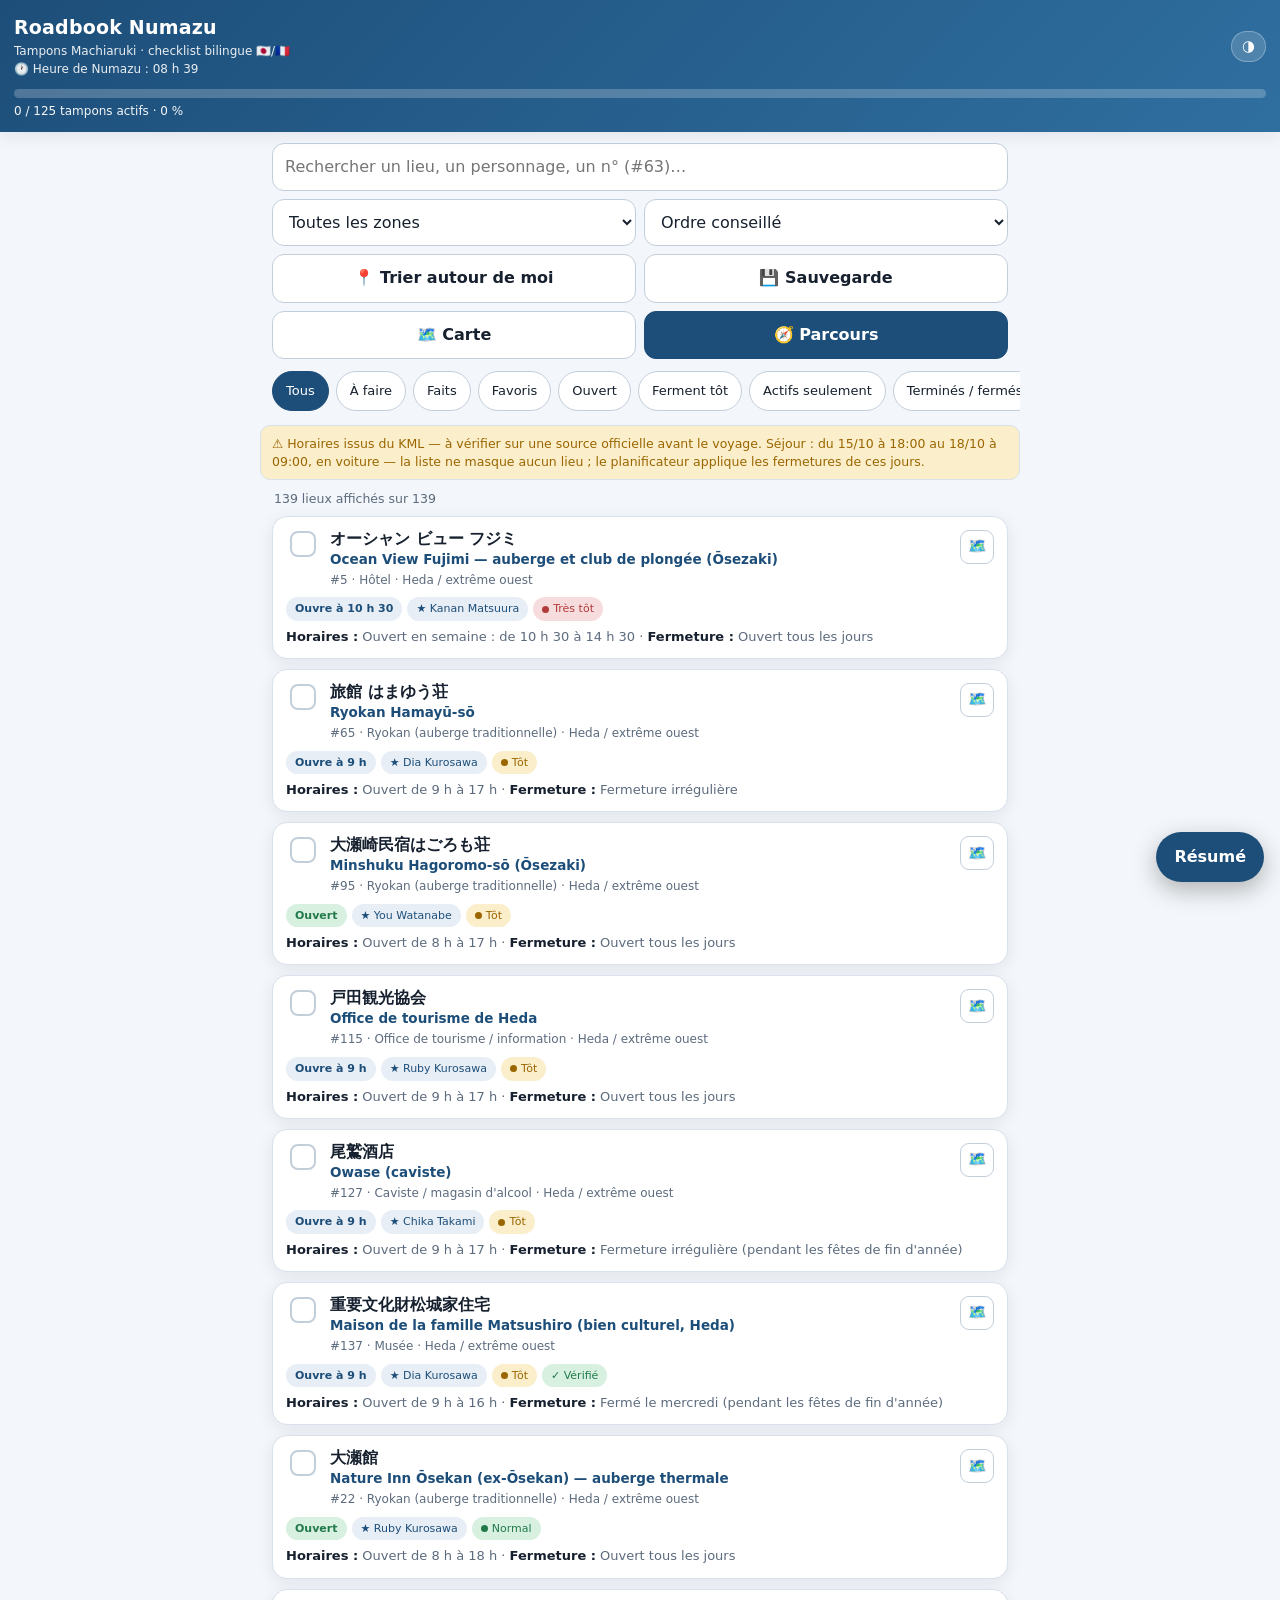
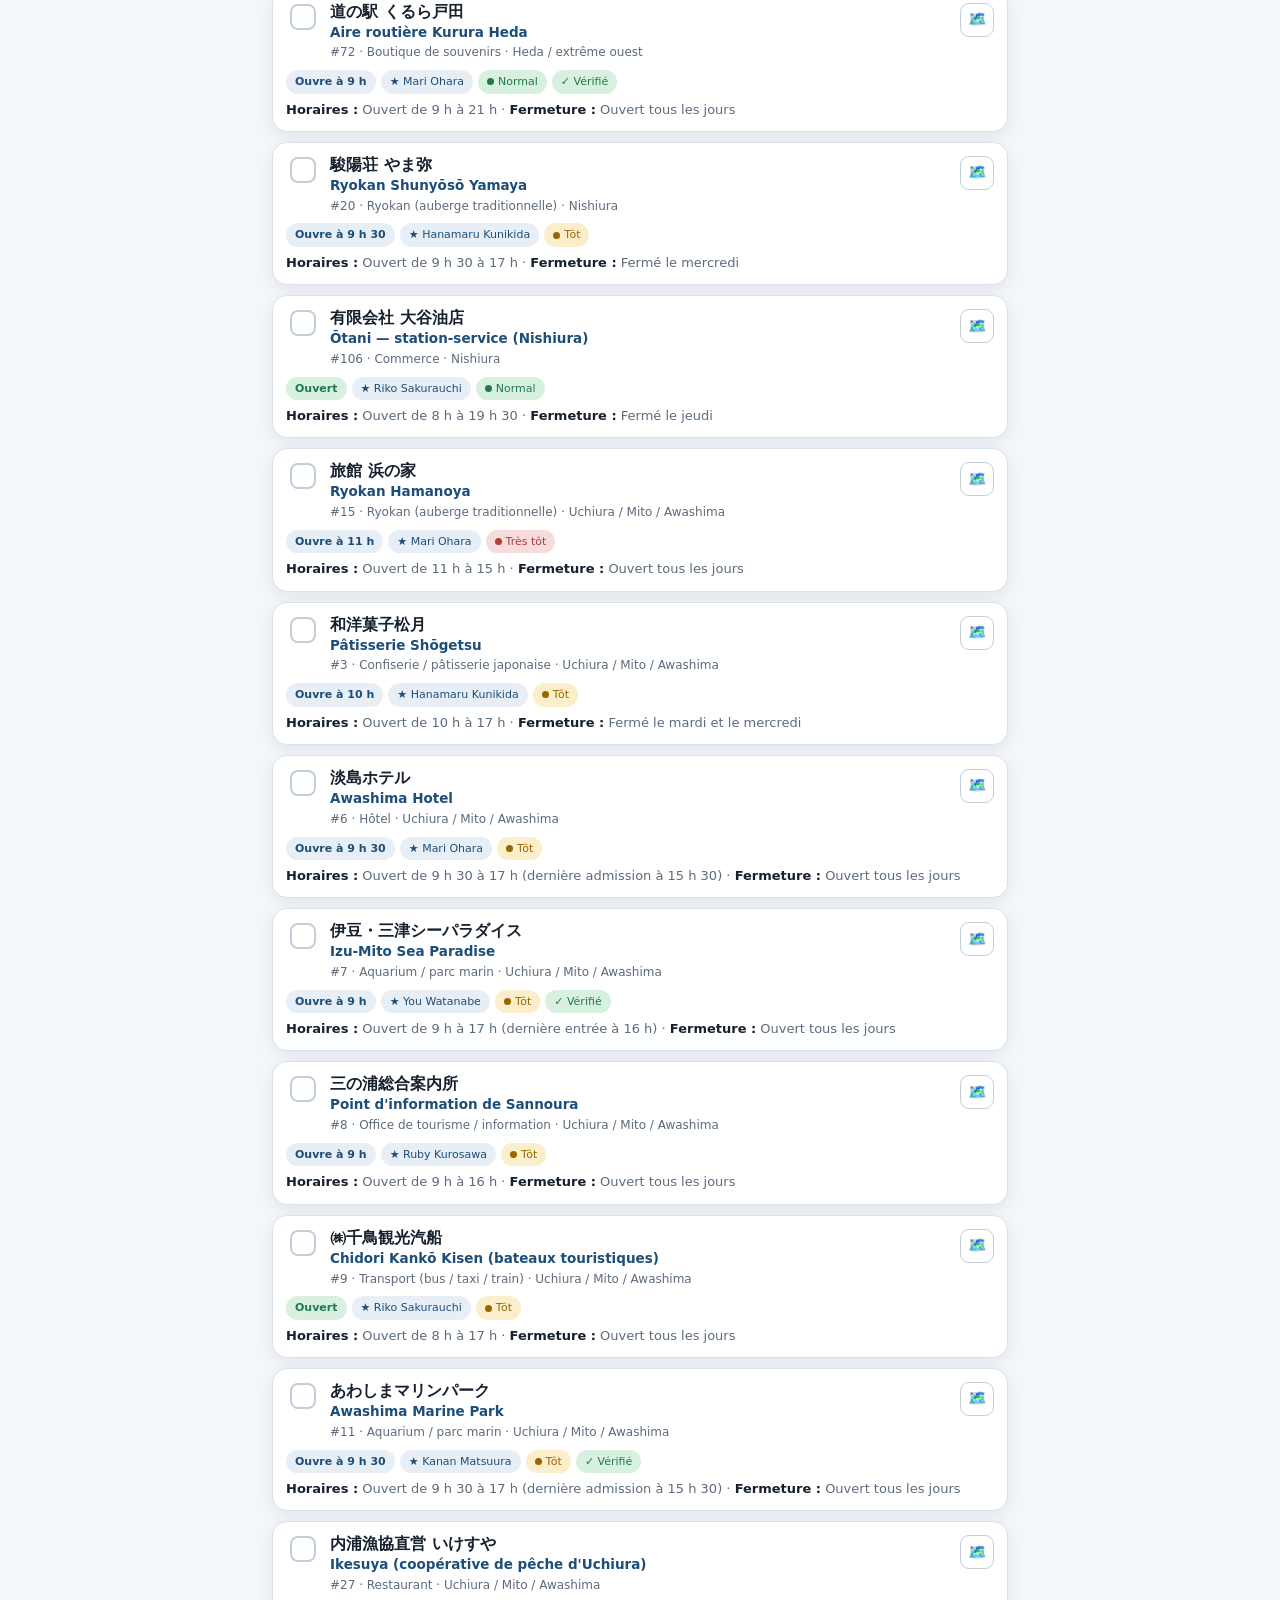
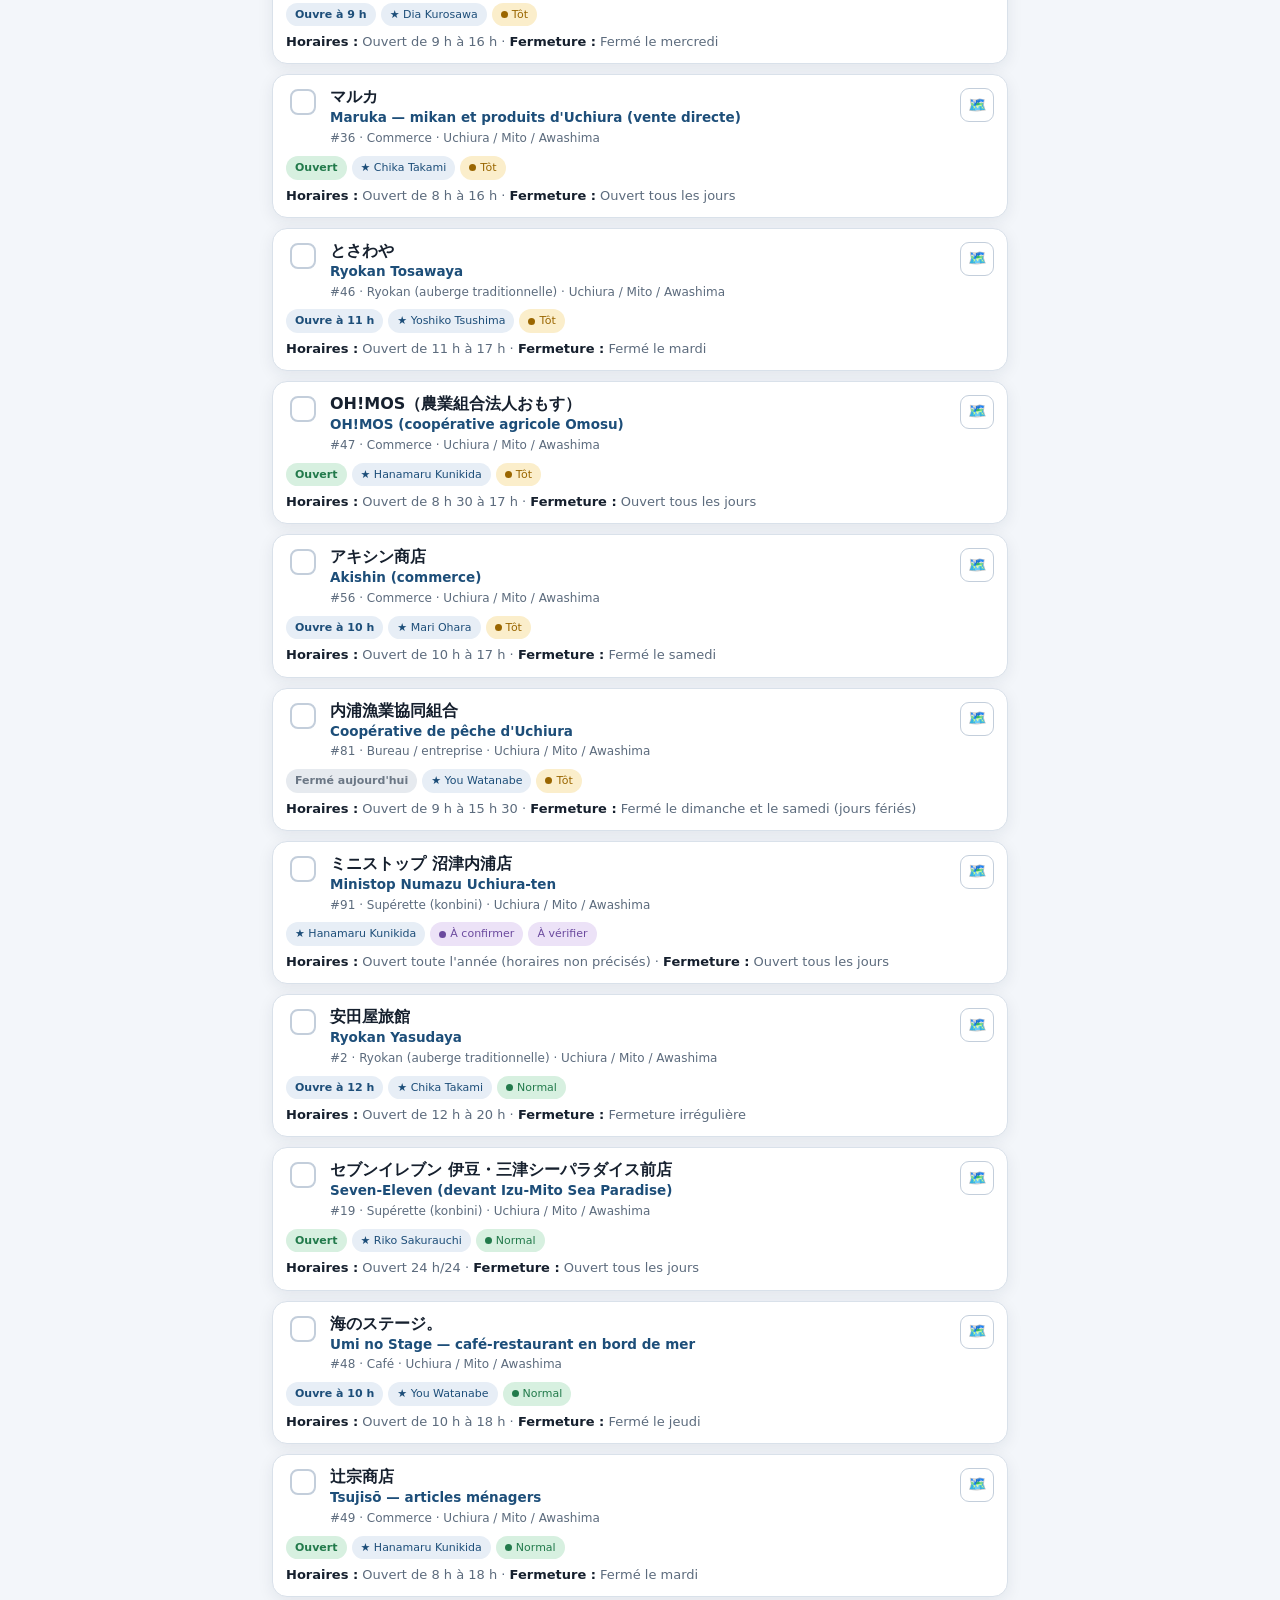
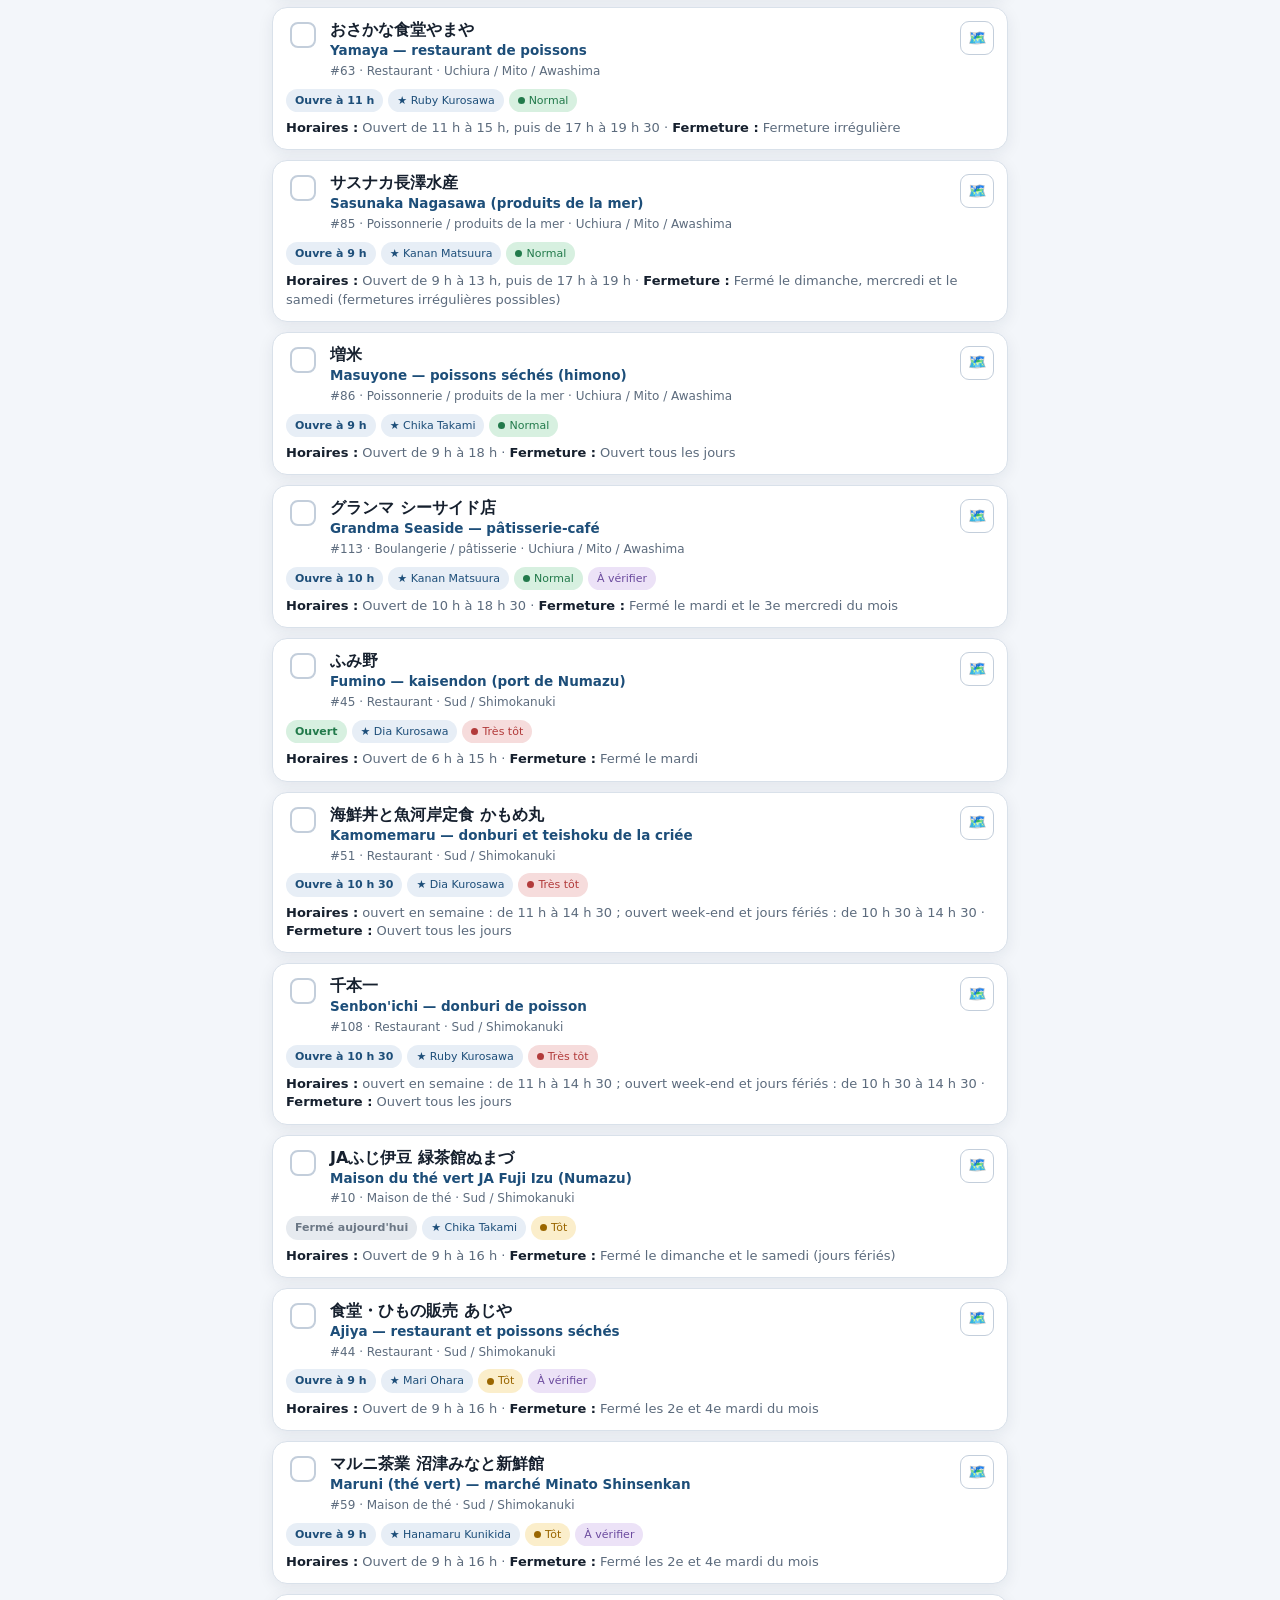
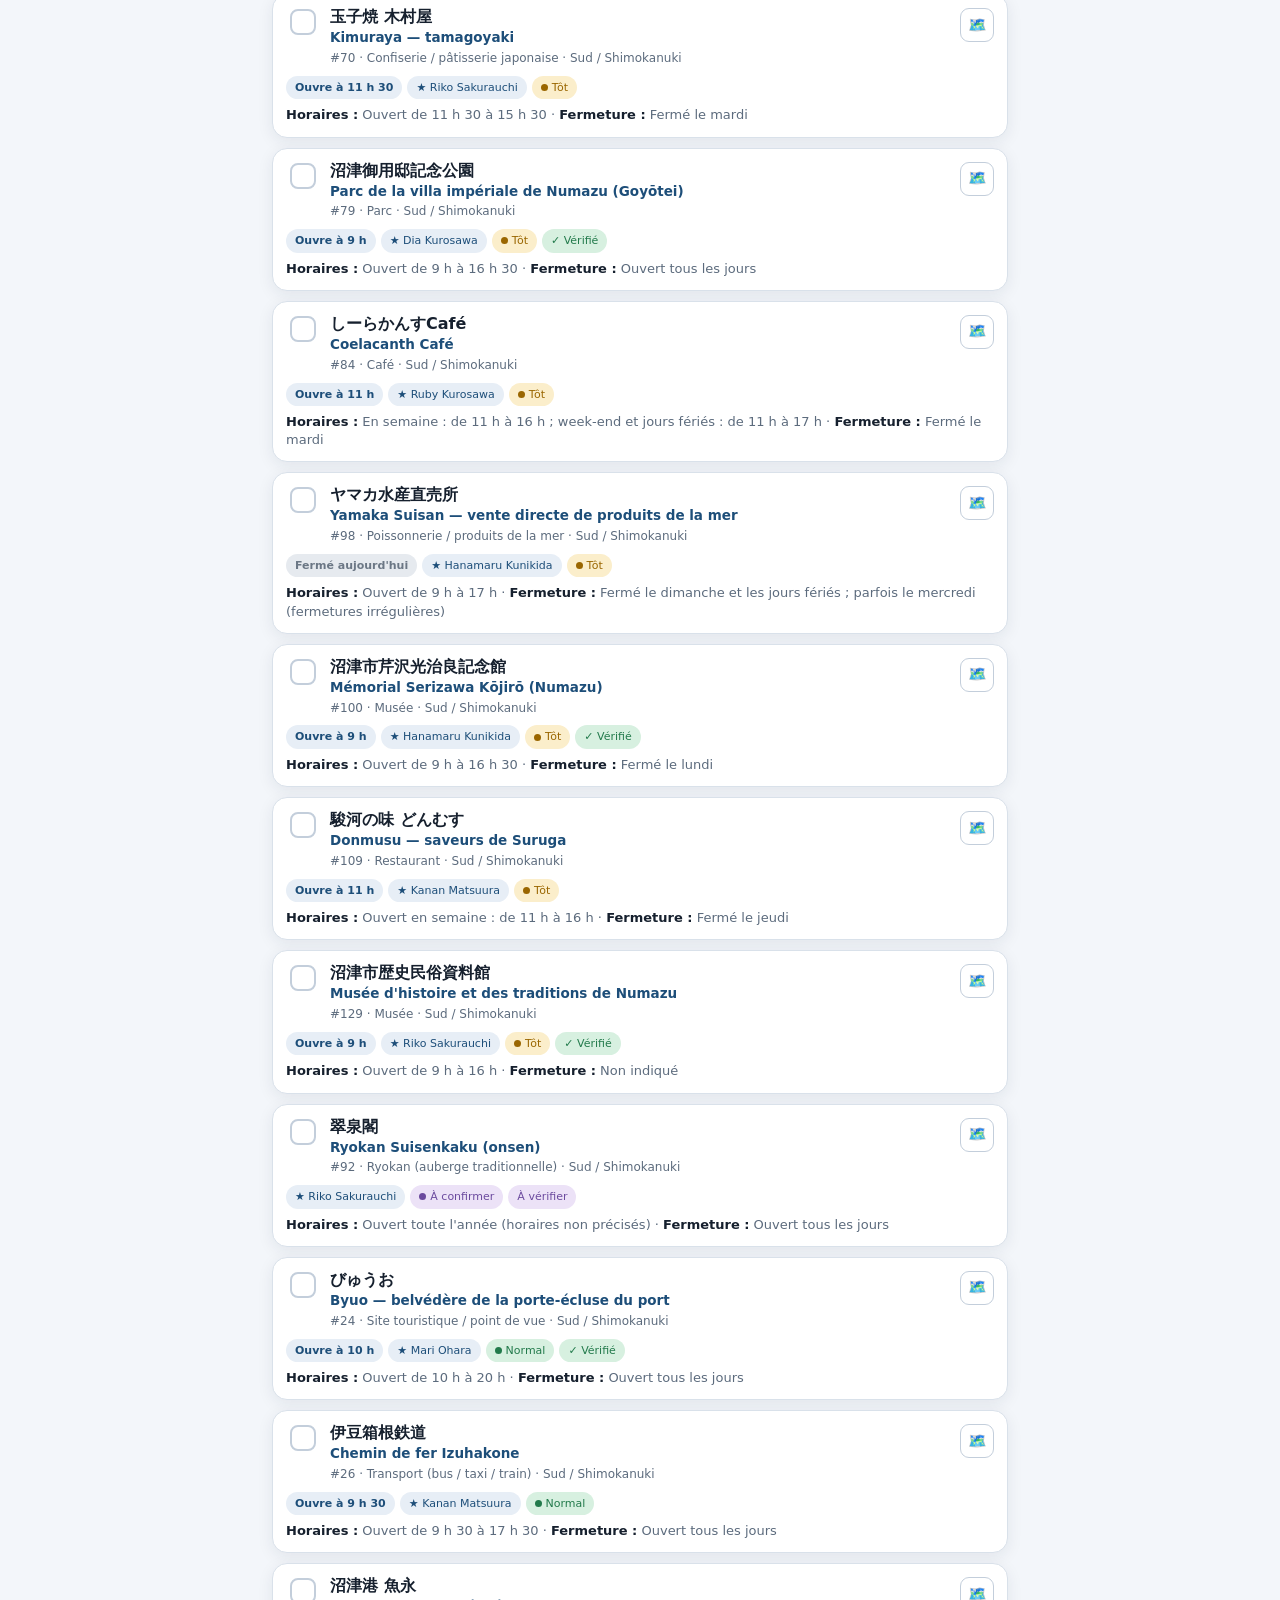
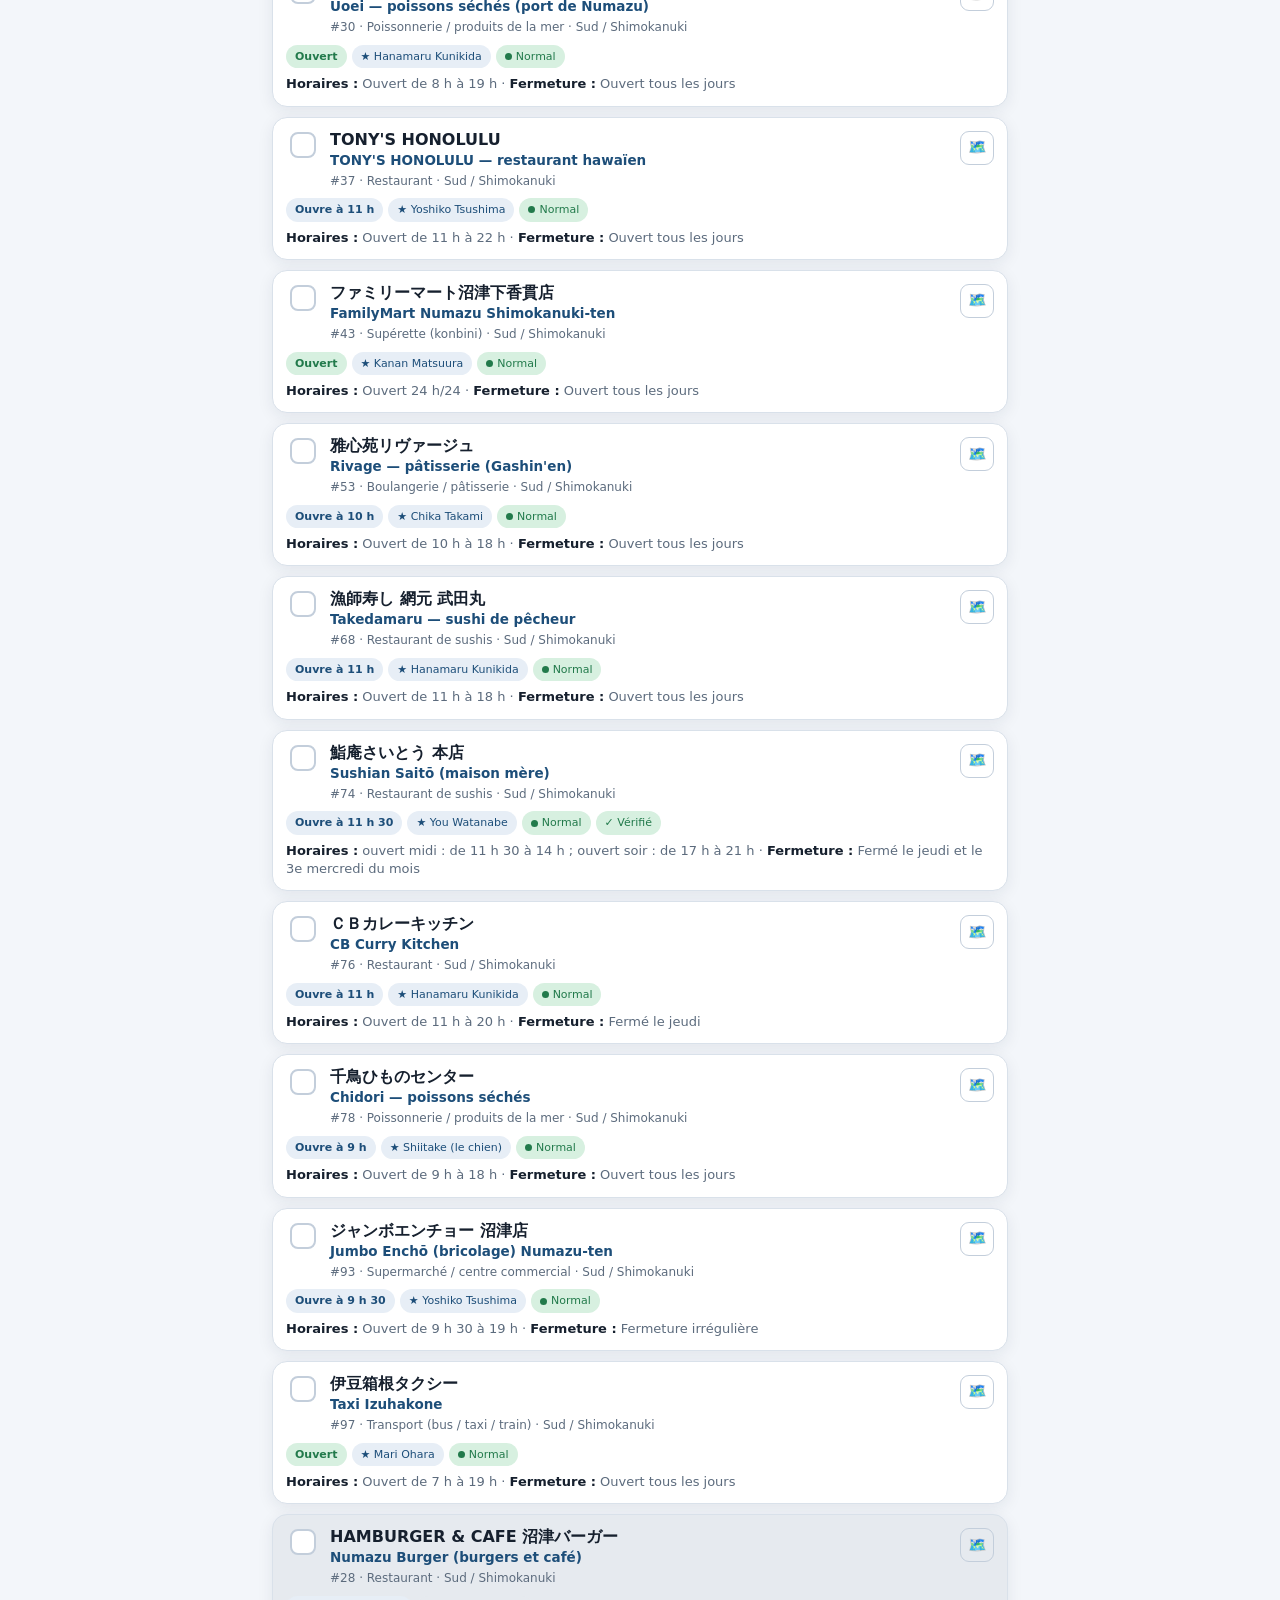
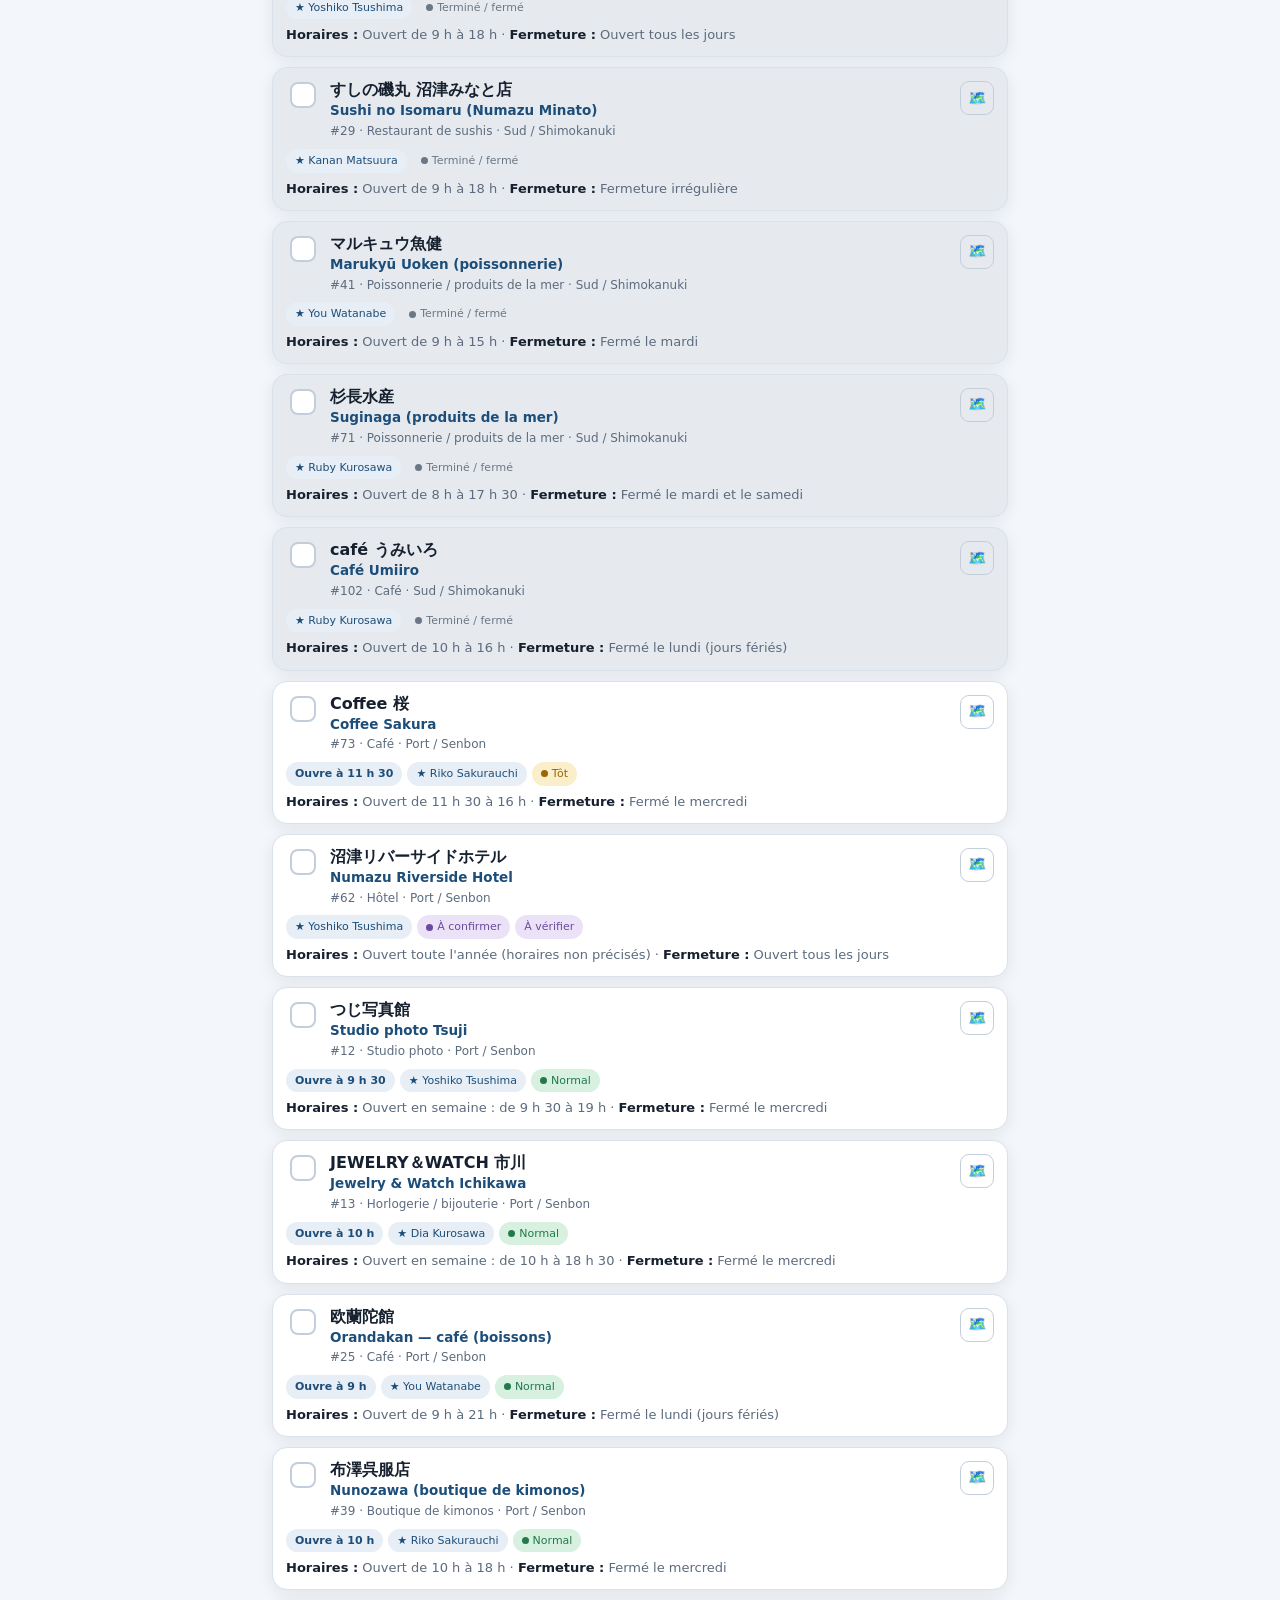
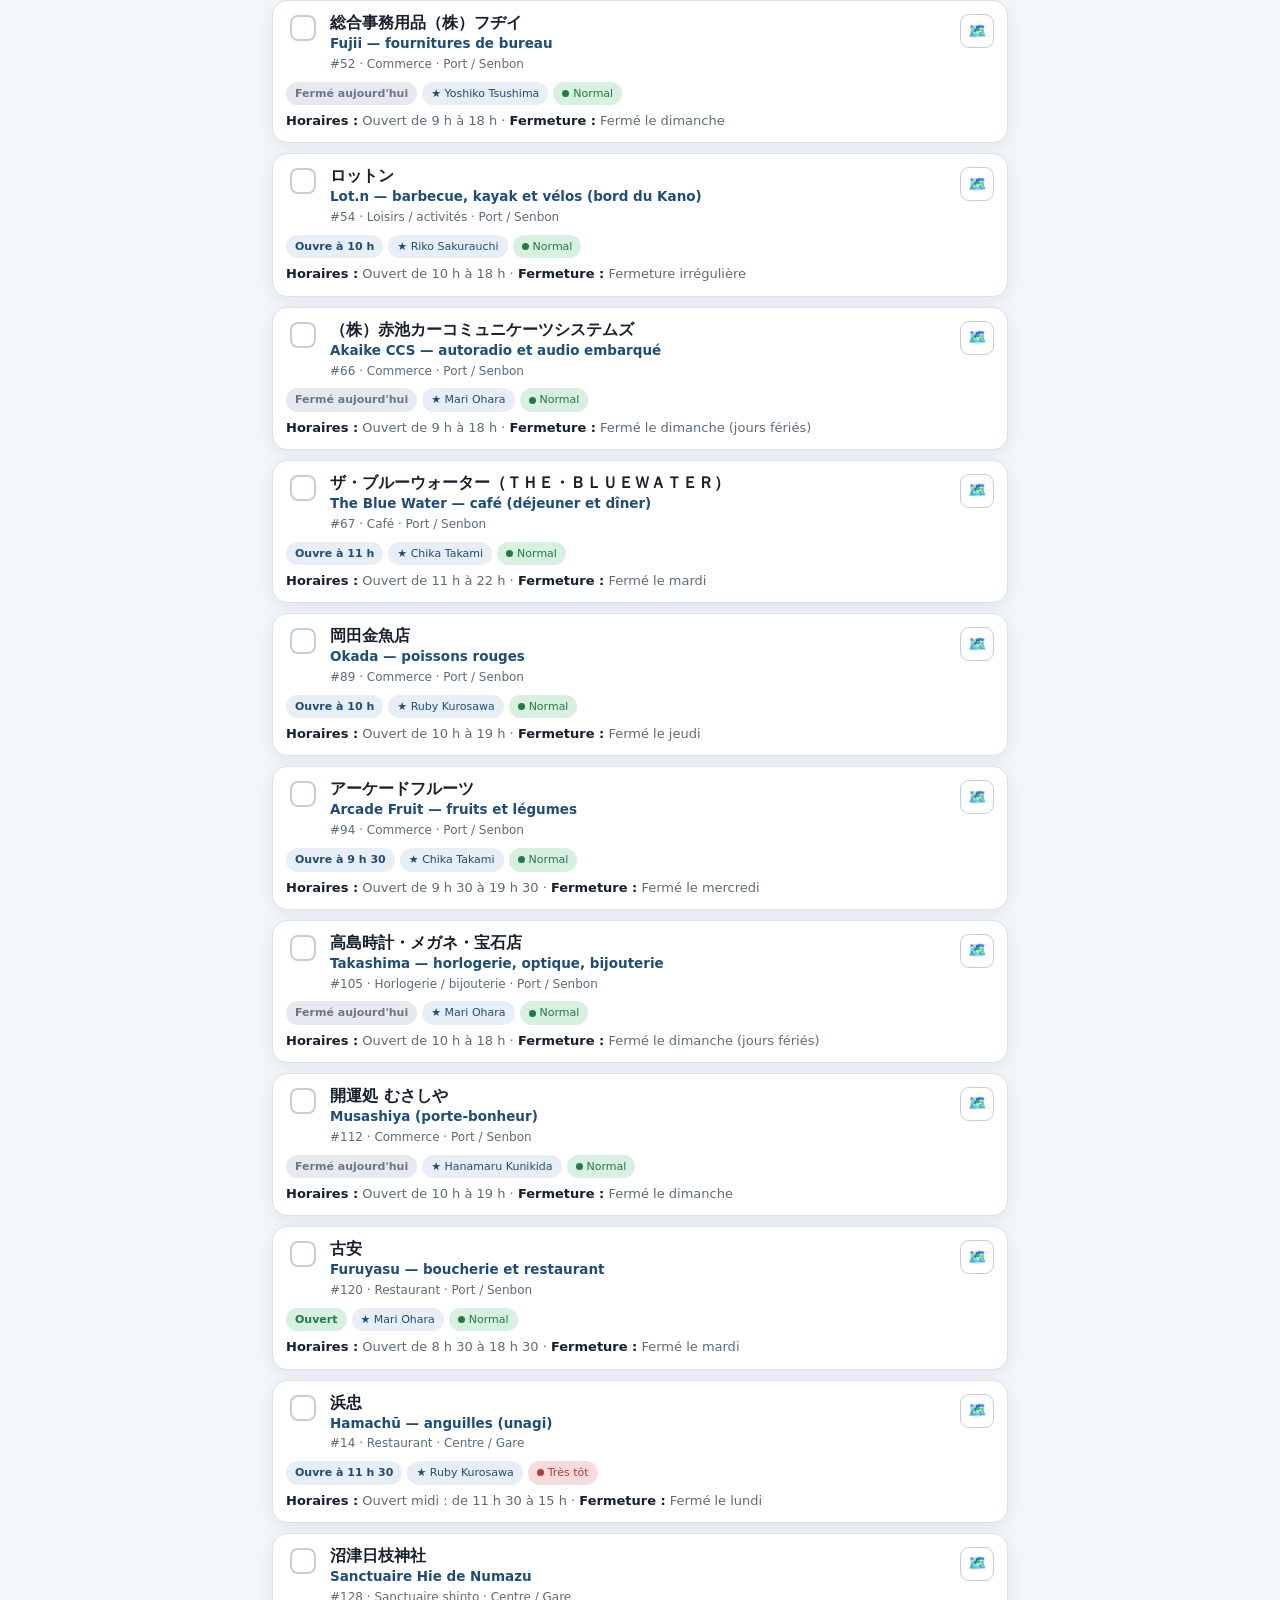
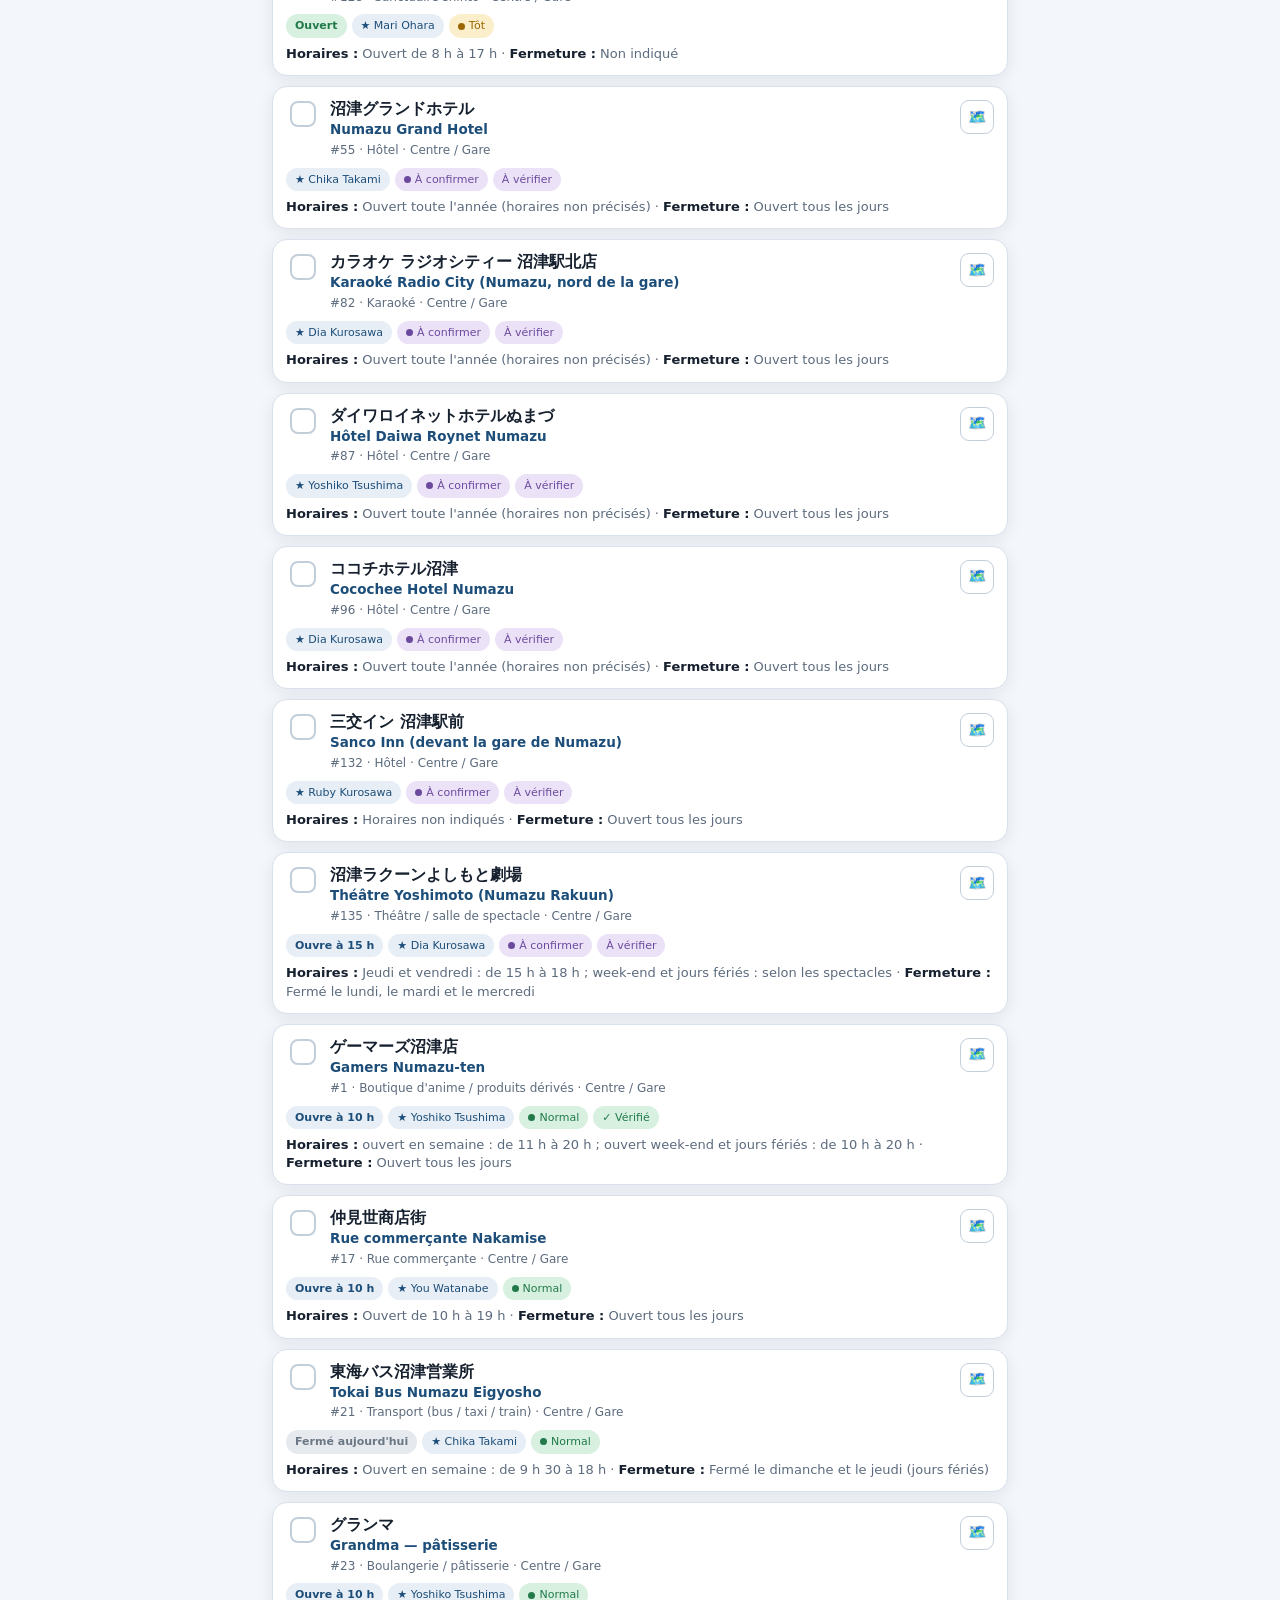
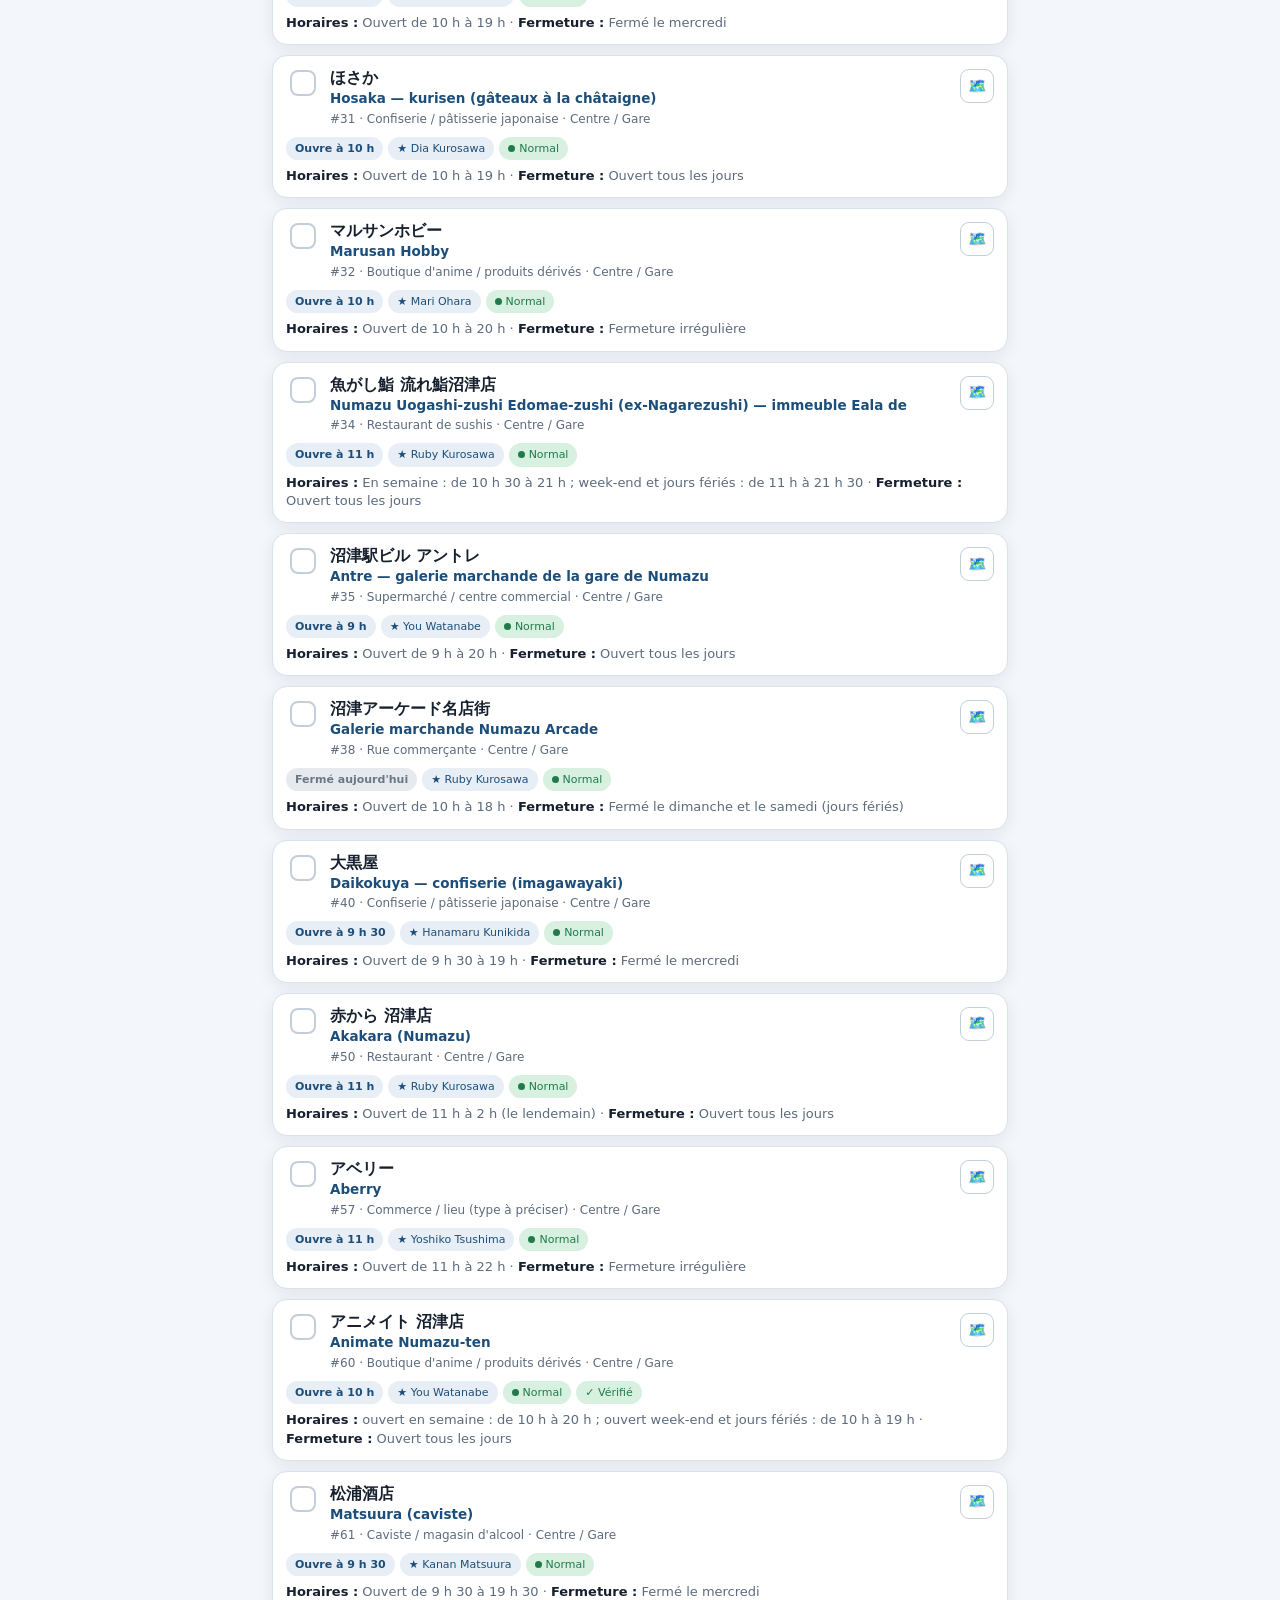
==== commit 41f98abc: "Tampons : contrôle complet sur Google Maps (17/10/2026) Recherche de chacun des 127 tampons actifs s" ====
--- a/roadbook-numazu-app.html
+++ b/roadbook-numazu-app.html
@@ -1132,7 +1132,7 @@
 //# sourceMappingURL=leaflet.js.map
 </script>
 <script>
-window.NUMAZU_DATA = {"meta": {"generatedFrom": "source/numazu-machiaruki-stamp.kml + data/extra-places.json", "total": 139, "active": 127, "ended": 12, "schemaVersion": 1, "hoursDisclaimerFr": "Horaires issus du KML — à vérifier avant le voyage."}, "places": [{"id": 1, "stableKey": "nz-71506856", "sourceIndex": 1, "nameJa": "ゲーマーズ沼津店", "nameRomaji": "Gamers Numazu-ten", "nameFr": "Gamers Numazu-ten", "nameStatus": "ok", "category": "anime_shop", "categoryFr": "Boutique d'anime / produits dérivés", "meal": null, "member": "津島善子", "memberFr": "Yoshiko Tsushima", "addressJa": "沼津市添地町72青秀ビル1階", "addressRomaji": "Numazu-shi Soechi72青秀biru1階", "addressFr": "Numazu-shi Soechi72青秀biru1階 — Numazu, préfecture de Shizuoka, Japon", "latitude": 35.10157, "longitude": 138.856807, "moved": false, "oldLatitude": null, "oldLongitude": null, "oldAddressJa": "", "newAddressJa": "", "coordsApprox": false, "zone": "centre_station", "zoneFr": "Centre / Gare", "zoneOrder": 6, "hoursRaw": "平日 11:00～20:00", "hoursFr": "ouvert en semaine : de 11 h à 20 h ; ouvert week-end et jours fériés : de 10 h à 20 h", "hoursStatus": "verified", "closingMinutes": 1200, "openingMinutes": 600, "openIntervals": [[660, 1200], [600, 1200]], "closedRaw": "なし", "closedFr": "Ouvert tous les jours", "closedDays": [], "closedStatus": "ok", "irregularClosure": false, "priority": "Normal", "priorityReason": "Ferme vers 20 h", "stampType": "physical", "ended": false, "endedKeywords": [], "statusNote": "", "statusSource": "", "source": "kml", "eventOnly": null, "verificationStatus": "verified", "lastVerified": "2026-08-01", "verifNote": "Boutique tie-up officielle Love Live! Sunshine!! (corrige la coquille « 10:0 » du KML).", "verifSource": "gamers.co.jp", "hoursRawVerified": "平日 11:00～20:00 土日祝 10:00～20:00", "imageUrl": "https://mymaps.usercontent.google.com/hostedimage/m/*/[base64]?authuser=0&fife=s16383", "notesFr": "", "links": {"googleMaps": "https://www.google.com/maps/search/?api=1&query=35.10157,138.856807", "official": "", "website": ""}}, {"id": 2, "stableKey": "nz-15c0e544", "sourceIndex": 2, "nameJa": "安田屋旅館", "nameRomaji": "Yasudaya Ryokan", "nameFr": "Ryokan Yasudaya", "nameStatus": "ok", "category": "ryokan", "categoryFr": "Ryokan (auberge traditionnelle)", "meal": null, "member": "高海千歌", "memberFr": "Chika Takami", "addressJa": "沼津市内浦三津19", "addressRomaji": "Numazu-shi Uchiura-Mito19", "addressFr": "Numazu-shi Uchiura-Mito19 — Numazu, préfecture de Shizuoka, Japon", "latitude": 35.020424, "longitude": 138.897573, "moved": false, "oldLatitude": null, "oldLongitude": null, "oldAddressJa": "", "newAddressJa": "", "coordsApprox": false, "zone": "uchiura_mito_awashima", "zoneFr": "Uchiura / Mito / Awashima", "zoneOrder": 3, "hoursRaw": "12:00～20:00", "hoursFr": "Ouvert de 12 h à 20 h", "hoursStatus": "ok", "closingMinutes": 1200, "openingMinutes": 720, "openIntervals": [[720, 1200]], "closedRaw": "不定休", "closedFr": "Fermeture irrégulière", "closedDays": [], "closedStatus": "ok", "irregularClosure": true, "priority": "Normal", "priorityReason": "Ferme vers 20 h", "stampType": "physical", "ended": false, "endedKeywords": [], "statusNote": "", "statusSource": "", "source": "kml", "eventOnly": null, "verificationStatus": "unverified", "lastVerified": null, "verifNote": "", "verifSource": "", "hoursRawVerified": "", "imageUrl": "https://mymaps.usercontent.google.com/hostedimage/m/*/[base64]?authuser=0&fife=s16383", "notesFr": "", "links": {"googleMaps": "https://www.google.com/maps/search/?api=1&query=35.020424,138.897573", "official": "", "website": ""}}, {"id": 3, "stableKey": "nz-b5a76a0d", "sourceIndex": 3, "nameJa": "和洋菓子松月", "nameRomaji": "Wayogashi Shogetsu", "nameFr": "Pâtisserie Shōgetsu", "nameStatus": "ok", "category": "confectionery", "categoryFr": "Confiserie / pâtisserie japonaise", "meal": null, "member": "国木田花丸", "memberFr": "Hanamaru Kunikida", "addressJa": "沼津市内浦三津88-36", "addressRomaji": "Numazu-shi Uchiura Mito 88-36", "addressFr": "88-36 Uchiura Mito, Numazu — préfecture de Shizuoka, Japon", "latitude": 35.022259, "longitude": 138.897925, "moved": false, "oldLatitude": null, "oldLongitude": null, "oldAddressJa": "", "newAddressJa": "", "coordsApprox": false, "zone": "uchiura_mito_awashima", "zoneFr": "Uchiura / Mito / Awashima", "zoneOrder": 3, "hoursRaw": "10:00～17:00", "hoursFr": "Ouvert de 10 h à 17 h", "hoursStatus": "ok", "closingMinutes": 1020, "openingMinutes": 600, "openIntervals": [[600, 1020]], "closedRaw": "火・水曜日", "closedFr": "Fermé le mardi et le mercredi", "closedDays": [2, 3], "closedStatus": "ok", "irregularClosure": false, "priority": "Tôt", "priorityReason": "Ferme vers 17 h", "stampType": "physical", "ended": false, "endedKeywords": [], "statusNote": "", "statusSource": "", "source": "kml", "eventOnly": null, "verificationStatus": "unverified", "lastVerified": null, "verifNote": "", "verifSource": "", "hoursRawVerified": "", "imageUrl": "https://mymaps.usercontent.google.com/hostedimage/m/*/[base64]?authuser=0&fife=s16383", "notesFr": "", "links": {"googleMaps": "https://www.google.com/maps/search/?api=1&query=35.022259,138.897925", "official": "", "website": ""}}, {"id": 4, "stableKey": "nz-80003f70", "sourceIndex": 4, "nameJa": "SUN!SUN!サンシャインCAFE", "nameRomaji": "SUN!SUN! Sunshine CAFE", "nameFr": "SUN!SUN! Sunshine Café (Yudai Festa)", "nameStatus": "ok", "category": "cafe", "categoryFr": "Café", "meal": null, "member": "黒澤ダイヤ", "memberFr": "Dia Kurosawa", "addressJa": "沼津市大手町3-1-1", "addressRomaji": "Numazu-shi Otemachi3-1-1", "addressFr": "Numazu-shi Otemachi3-1-1 — Numazu, préfecture de Shizuoka, Japon", "latitude": 35.1019932, "longitude": 138.8597404, "moved": false, "oldLatitude": null, "oldLongitude": null, "oldAddressJa": "", "newAddressJa": "", "coordsApprox": false, "zone": "centre_station", "zoneFr": "Centre / Gare", "zoneOrder": 6, "hoursRaw": "平日 11:00～20:30", "hoursFr": "Ouvert en semaine : de 11 h à 20 h 30", "hoursStatus": "ok", "closingMinutes": 1230, "openingMinutes": 660, "openIntervals": [[660, 1230]], "closedRaw": "なし", "closedFr": "Ouvert tous les jours", "closedDays": [], "closedStatus": "ok", "irregularClosure": false, "priority": "Normal", "priorityReason": "Ferme vers 20 h 30", "stampType": "physical", "ended": false, "endedKeywords": [], "statusNote": "", "statusSource": "", "source": "kml", "eventOnly": null, "verificationStatus": "unverified", "lastVerified": null, "verifNote": "", "verifSource": "", "hoursRawVerified": "", "imageUrl": "https://mymaps.usercontent.google.com/hostedimage/m/*/[base64]?authuser=0&fife=s16383", "notesFr": "", "links": {"googleMaps": "https://www.google.com/maps/search/?api=1&query=35.1019932,138.8597404", "official": "", "website": ""}}, {"id": 5, "stableKey": "nz-75e94ca1", "sourceIndex": 5, "nameJa": "オーシャン ビュー フジミ", "nameRomaji": "Ocean View Fujimi", "nameFr": "Ocean View Fujimi — auberge et club de plongée (Ōsezaki)", "nameStatus": "ok", "category": "hotel", "categoryFr": "Hôtel", "meal": null, "member": "松浦果南", "memberFr": "Kanan Matsuura", "addressJa": "沼津市西浦江梨993", "addressRomaji": "Numazu-shi Nishiura Enashi993", "addressFr": "Numazu-shi Nishiura Enashi993 — Numazu, préfecture de Shizuoka, Japon", "latitude": 35.0249211, "longitude": 138.7858531, "moved": false, "oldLatitude": null, "oldLongitude": null, "oldAddressJa": "", "newAddressJa": "", "coordsApprox": false, "zone": "heda_west", "zoneFr": "Heda / extrême ouest", "zoneOrder": 1, "hoursRaw": "平日 10:30～14:30", "hoursFr": "Ouvert en semaine : de 10 h 30 à 14 h 30", "hoursStatus": "ok", "closingMinutes": 870, "openingMinutes": 630, "openIntervals": [[630, 870]], "closedRaw": "なし", "closedFr": "Ouvert tous les jours", "closedDays": [], "closedStatus": "ok", "irregularClosure": false, "priority": "Très tôt", "priorityReason": "Ferme vers 14 h 30", "stampType": "physical", "ended": false, "endedKeywords": [], "statusNote": "", "statusSource": "", "source": "kml", "eventOnly": null, "verificationStatus": "unverified", "lastVerified": null, "verifNote": "", "verifSource": "", "hoursRawVerified": "", "imageUrl": "https://mymaps.usercontent.google.com/hostedimage/m/*/[base64]?authuser=0&fife=s16383", "notesFr": "", "links": {"googleMaps": "https://www.google.com/maps/search/?api=1&query=35.0249211,138.7858531", "official": "", "website": ""}}, {"id": 6, "stableKey": "nz-66afc942", "sourceIndex": 6, "nameJa": "淡島ホテル", "nameRomaji": "Awashima Hotel", "nameFr": "Awashima Hotel", "nameStatus": "ok", "category": "hotel", "categoryFr": "Hôtel", "meal": null, "member": "小原鞠莉", "memberFr": "Mari Ohara", "addressJa": "沼津市内浦重寺186", "addressRomaji": "Numazu-shi Uchiura重 Ji186", "addressFr": "Numazu-shi Uchiura重 Ji186 — Numazu, préfecture de Shizuoka, Japon", "latitude": 35.0355691, "longitude": 138.8866333, "moved": false, "oldLatitude": null, "oldLongitude": null, "oldAddressJa": "", "newAddressJa": "", "coordsApprox": false, "zone": "uchiura_mito_awashima", "zoneFr": "Uchiura / Mito / Awashima", "zoneOrder": 3, "hoursRaw": "9:30～17:00（最終入園15:30）", "hoursFr": "Ouvert de 9 h 30 à 17 h (dernière admission à 15 h 30)", "hoursStatus": "ok", "closingMinutes": 1020, "openingMinutes": 570, "openIntervals": [[570, 1020]], "closedRaw": "なし", "closedFr": "Ouvert tous les jours", "closedDays": [], "closedStatus": "ok", "irregularClosure": false, "priority": "Tôt", "priorityReason": "Ferme vers 17 h", "stampType": "physical", "ended": false, "endedKeywords": [], "statusNote": "", "statusSource": "", "source": "kml", "eventOnly": null, "verificationStatus": "unverified", "lastVerified": null, "verifNote": "", "verifSource": "", "hoursRawVerified": "", "imageUrl": "https://mymaps.usercontent.google.com/hostedimage/m/*/[base64]?authuser=0&fife=s16383", "notesFr": "", "links": {"googleMaps": "https://www.google.com/maps/search/?api=1&query=35.0355691,138.8866333", "official": "", "website": ""}}, {"id": 7, "stableKey": "nz-d21acbc6", "sourceIndex": 7, "nameJa": "伊豆・三津シーパラダイス", "nameRomaji": "Izu-Mito Sea Paradise", "nameFr": "Izu-Mito Sea Paradise", "nameStatus": "ok", "category": "aquarium", "categoryFr": "Aquarium / parc marin", "meal": null, "member": "渡辺曜", "memberFr": "You Watanabe", "addressJa": "沼津市内浦長浜3-1", "addressRomaji": "Numazu-shi Uchiura-Nagahama3-1", "addressFr": "Numazu-shi Uchiura-Nagahama3-1 — Numazu, préfecture de Shizuoka, Japon", "latitude": 35.019483, "longitude": 138.895966, "moved": false, "oldLatitude": null, "oldLongitude": null, "oldAddressJa": "", "newAddressJa": "", "coordsApprox": false, "zone": "uchiura_mito_awashima", "zoneFr": "Uchiura / Mito / Awashima", "zoneOrder": 3, "hoursRaw": "9:00～17:00（最終入館16:00）", "hoursFr": "Ouvert de 9 h à 17 h (dernière entrée à 16 h)", "hoursStatus": "verified", "closingMinutes": 1020, "openingMinutes": 540, "openIntervals": [[540, 1020]], "closedRaw": "なし", "closedFr": "Ouvert tous les jours", "closedDays": [], "closedStatus": "ok", "irregularClosure": false, "priority": "Tôt", "priorityReason": "Ferme vers 17 h", "stampType": "physical", "ended": false, "endedKeywords": [], "statusNote": "", "statusSource": "", "source": "kml", "eventOnly": null, "verificationStatus": "verified", "lastVerified": "2026-08-01", "verifNote": "Dernière entrée 16 h. Journées de maintenance possibles — vérifier le jour même.", "verifSource": "numazukanko.jp", "hoursRawVerified": "", "imageUrl": "https://mymaps.usercontent.google.com/hostedimage/m/*/[base64]?authuser=0&fife=s16383", "notesFr": "", "links": {"googleMaps": "https://www.google.com/maps/search/?api=1&query=35.019483,138.895966", "official": "", "website": ""}}, {"id": 8, "stableKey": "nz-618bfbc4", "sourceIndex": 8, "nameJa": "三の浦総合案内所", "nameRomaji": "Sannoura Sogo Annaijo", "nameFr": "Point d'information de Sannoura", "nameStatus": "ok", "category": "tourist_information", "categoryFr": "Office de tourisme / information", "meal": null, "member": "黒澤ルビィ", "memberFr": "Ruby Kurosawa", "addressJa": "沼津市内浦長浜83-124", "addressRomaji": "Numazu-shi Uchiura-Nagahama83-124", "addressFr": "Numazu-shi Uchiura-Nagahama83-124 — Numazu, préfecture de Shizuoka, Japon", "latitude": 35.017716, "longitude": 138.893394, "moved": false, "oldLatitude": null, "oldLongitude": null, "oldAddressJa": "", "newAddressJa": "", "coordsApprox": false, "zone": "uchiura_mito_awashima", "zoneFr": "Uchiura / Mito / Awashima", "zoneOrder": 3, "hoursRaw": "9:00～16:00", "hoursFr": "Ouvert de 9 h à 16 h", "hoursStatus": "ok", "closingMinutes": 960, "openingMinutes": 540, "openIntervals": [[540, 960]], "closedRaw": "なし", "closedFr": "Ouvert tous les jours", "closedDays": [], "closedStatus": "ok", "irregularClosure": false, "priority": "Tôt", "priorityReason": "Ferme vers 16 h", "stampType": "physical", "ended": false, "endedKeywords": [], "statusNote": "", "statusSource": "", "source": "kml", "eventOnly": null, "verificationStatus": "unverified", "lastVerified": null, "verifNote": "", "verifSource": "", "hoursRawVerified": "", "imageUrl": "https://mymaps.usercontent.google.com/hostedimage/m/*/[base64]?authuser=0&fife=s16383", "notesFr": "", "links": {"googleMaps": "https://www.google.com/maps/search/?api=1&query=35.017716,138.893394", "official": "", "website": ""}}, {"id": 9, "stableKey": "nz-8cfcc23e", "sourceIndex": 9, "nameJa": "㈱千鳥観光汽船", "nameRomaji": "Chidori Kanko Kisen", "nameFr": "Chidori Kankō Kisen (bateaux touristiques)", "nameStatus": "ok", "category": "transport", "categoryFr": "Transport (bus / taxi / train)", "meal": null, "member": "桜内梨子", "memberFr": "Riko Sakurauchi", "addressJa": "沼津市内浦三津43-7", "addressRomaji": "Numazu-shi Uchiura-Mito43-7", "addressFr": "Numazu-shi Uchiura-Mito43-7 — Numazu, préfecture de Shizuoka, Japon", "latitude": 35.0211104, "longitude": 138.8977313, "moved": false, "oldLatitude": null, "oldLongitude": null, "oldAddressJa": "", "newAddressJa": "", "coordsApprox": false, "zone": "uchiura_mito_awashima", "zoneFr": "Uchiura / Mito / Awashima", "zoneOrder": 3, "hoursRaw": "8:00～17:00", "hoursFr": "Ouvert de 8 h à 17 h", "hoursStatus": "ok", "closingMinutes": 1020, "openingMinutes": 480, "openIntervals": [[480, 1020]], "closedRaw": "なし", "closedFr": "Ouvert tous les jours", "closedDays": [], "closedStatus": "ok", "irregularClosure": false, "priority": "Tôt", "priorityReason": "Ferme vers 17 h", "stampType": "physical", "ended": false, "endedKeywords": [], "statusNote": "", "statusSource": "", "source": "kml", "eventOnly": null, "verificationStatus": "unverified", "lastVerified": null, "verifNote": "", "verifSource": "", "hoursRawVerified": "", "imageUrl": "https://mymaps.usercontent.google.com/hostedimage/m/*/[base64]?authuser=0&fife=s16383", "notesFr": "", "links": {"googleMaps": "https://www.google.com/maps/search/?api=1&query=35.0211104,138.8977313", "official": "", "website": ""}}, {"id": 10, "stableKey": "nz-af4da39e", "sourceIndex": 10, "nameJa": "JAふじ伊豆 緑茶館ぬまづ", "nameRomaji": "JA Fuji Izu Ryokuchakan Numazu", "nameFr": "Maison du thé vert JA Fuji Izu (Numazu)", "nameStatus": "ok", "category": "tea", "categoryFr": "Maison de thé", "meal": null, "member": "高海千歌", "memberFr": "Chika Takami", "addressJa": "沼津市下香貫字上障子415-1", "addressRomaji": "Numazu-shi Shimokanuki字上障子415-1", "addressFr": "Numazu-shi Shimokanuki字上障子415-1 — Numazu, préfecture de Shizuoka, Japon", "latitude": 35.0831546, "longitude": 138.8695773, "moved": false, "oldLatitude": null, "oldLongitude": null, "oldAddressJa": "", "newAddressJa": "", "coordsApprox": false, "zone": "south_shimokanuki", "zoneFr": "Sud / Shimokanuki", "zoneOrder": 4, "hoursRaw": "9:00～16:00", "hoursFr": "Ouvert de 9 h à 16 h", "hoursStatus": "ok", "closingMinutes": 960, "openingMinutes": 540, "openIntervals": [[540, 960]], "closedRaw": "土曜・日曜・祝日", "closedFr": "Fermé le dimanche et le samedi (jours fériés)", "closedDays": [0, 6], "closedStatus": "ok", "irregularClosure": false, "priority": "Tôt", "priorityReason": "Ferme vers 16 h", "stampType": "physical", "ended": false, "endedKeywords": [], "statusNote": "", "statusSource": "", "source": "kml", "eventOnly": null, "verificationStatus": "unverified", "lastVerified": null, "verifNote": "", "verifSource": "", "hoursRawVerified": "", "imageUrl": "https://mymaps.usercontent.google.com/hostedimage/m/*/[base64]?authuser=0&fife=s16383", "notesFr": "", "links": {"googleMaps": "https://www.google.com/maps/search/?api=1&query=35.0831546,138.8695773", "official": "", "website": ""}}, {"id": 11, "stableKey": "nz-8c2b956e", "sourceIndex": 11, "nameJa": "あわしまマリンパーク", "nameRomaji": "Awashima Marine Park", "nameFr": "Awashima Marine Park", "nameStatus": "ok", "category": "aquarium", "categoryFr": "Aquarium / parc marin", "meal": null, "member": "松浦果南", "memberFr": "Kanan Matsuura", "addressJa": "沼津市内浦重寺186", "addressRomaji": "Numazu-shi Uchiura重 Ji186", "addressFr": "Numazu-shi Uchiura重 Ji186 — Numazu, préfecture de Shizuoka, Japon", "latitude": 35.0330517, "longitude": 138.8935561, "moved": false, "oldLatitude": null, "oldLongitude": null, "oldAddressJa": "", "newAddressJa": "", "coordsApprox": false, "zone": "uchiura_mito_awashima", "zoneFr": "Uchiura / Mito / Awashima", "zoneOrder": 3, "hoursRaw": "9:30～17:00（最終入園15:30）", "hoursFr": "Ouvert de 9 h 30 à 17 h (dernière admission à 15 h 30)", "hoursStatus": "verified", "closingMinutes": 1020, "openingMinutes": 570, "openIntervals": [[570, 1020]], "closedRaw": "なし", "closedFr": "Ouvert tous les jours", "closedDays": [], "closedStatus": "ok", "irregularClosure": false, "priority": "Tôt", "priorityReason": "Ferme vers 17 h", "stampType": "physical", "ended": false, "endedKeywords": [], "statusNote": "", "statusSource": "", "source": "kml", "eventOnly": null, "verificationStatus": "verified", "lastVerified": "2026-08-01", "verifNote": "Horaires d'été (mars–oct). Hiver : 10:00–16:30 (accueil jusqu'à 15:00). Accès en bateau, fermetures possibles selon la météo.", "verifSource": "marinepark.jp", "hoursRawVerified": "", "imageUrl": "https://mymaps.usercontent.google.com/hostedimage/m/*/[base64]?authuser=0&fife=s16383", "notesFr": "", "links": {"googleMaps": "https://www.google.com/maps/search/?api=1&query=35.0330517,138.8935561", "official": "", "website": ""}}, {"id": 12, "stableKey": "nz-0d849a7f", "sourceIndex": 12, "nameJa": "つじ写真館", "nameRomaji": "Tsuji Shashinkan", "nameFr": "Studio photo Tsuji", "nameStatus": "ok", "category": "photo", "categoryFr": "Studio photo", "meal": null, "member": "津島善子", "memberFr": "Yoshiko Tsushima", "addressJa": "沼津市上土町36", "addressRomaji": "Numazu-shi Agetsuchi36", "addressFr": "Numazu-shi Agetsuchi36 — Numazu, préfecture de Shizuoka, Japon", "latitude": 35.0969533, "longitude": 138.8574428, "moved": false, "oldLatitude": null, "oldLongitude": null, "oldAddressJa": "", "newAddressJa": "", "coordsApprox": false, "zone": "port_senbon", "zoneFr": "Port / Senbon", "zoneOrder": 5, "hoursRaw": "平日　9:30～19:00", "hoursFr": "Ouvert en semaine : de 9 h 30 à 19 h", "hoursStatus": "ok", "closingMinutes": 1140, "openingMinutes": 570, "openIntervals": [[570, 1140]], "closedRaw": "水曜日", "closedFr": "Fermé le mercredi", "closedDays": [3], "closedStatus": "ok", "irregularClosure": false, "priority": "Normal", "priorityReason": "Ferme vers 19 h", "stampType": "physical", "ended": false, "endedKeywords": [], "statusNote": "", "statusSource": "", "source": "kml", "eventOnly": null, "verificationStatus": "unverified", "lastVerified": null, "verifNote": "", "verifSource": "", "hoursRawVerified": "", "imageUrl": "https://mymaps.usercontent.google.com/hostedimage/m/*/[base64]?authuser=0&fife=s16383", "notesFr": "", "links": {"googleMaps": "https://www.google.com/maps/search/?api=1&query=35.0969533,138.8574428", "official": "", "website": ""}}, {"id": 13, "stableKey": "nz-ba1db849", "sourceIndex": 13, "nameJa": "JEWELRY＆WATCH 市川", "nameRomaji": "Jewelry & Watch Ichikawa", "nameFr": "Jewelry & Watch Ichikawa", "nameStatus": "ok", "category": "jewelry", "categoryFr": "Horlogerie / bijouterie", "meal": null, "member": "黒澤ダイヤ", "memberFr": "Dia Kurosawa", "addressJa": "沼津市上土町100-1", "addressRomaji": "Numazu-shi Agetsuchi100-1", "addressFr": "Numazu-shi Agetsuchi100-1 — Numazu, préfecture de Shizuoka, Japon", "latitude": 35.0965913, "longitude": 138.8583172, "moved": false, "oldLatitude": null, "oldLongitude": null, "oldAddressJa": "", "newAddressJa": "", "coordsApprox": false, "zone": "port_senbon", "zoneFr": "Port / Senbon", "zoneOrder": 5, "hoursRaw": "平日10:00～18:30", "hoursFr": "Ouvert en semaine : de 10 h à 18 h 30", "hoursStatus": "ok", "closingMinutes": 1110, "openingMinutes": 600, "openIntervals": [[600, 1110]], "closedRaw": "水曜日", "closedFr": "Fermé le mercredi", "closedDays": [3], "closedStatus": "ok", "irregularClosure": false, "priority": "Normal", "priorityReason": "Ferme vers 18 h 30", "stampType": "physical", "ended": false, "endedKeywords": [], "statusNote": "", "statusSource": "", "source": "kml", "eventOnly": null, "verificationStatus": "unverified", "lastVerified": null, "verifNote": "", "verifSource": "", "hoursRawVerified": "", "imageUrl": "https://mymaps.usercontent.google.com/hostedimage/m/*/[base64]?authuser=0&fife=s16383", "notesFr": "", "links": {"googleMaps": "https://www.google.com/maps/search/?api=1&query=35.0965913,138.8583172", "official": "", "website": ""}}, {"id": 14, "stableKey": "nz-96b1c6b5", "sourceIndex": 14, "nameJa": "浜忠", "nameRomaji": "Hamachu", "nameFr": "Hamachū — anguilles (unagi)", "nameStatus": "ok", "category": "restaurant", "categoryFr": "Restaurant", "meal": null, "member": "黒澤ルビィ", "memberFr": "Ruby Kurosawa", "addressJa": "沼津市上土町80", "addressRomaji": "Numazu-shi Agetsuchi80", "addressFr": "Numazu-shi Agetsuchi80 — Numazu, préfecture de Shizuoka, Japon", "latitude": 35.0981252, "longitude": 138.8582019, "moved": false, "oldLatitude": null, "oldLongitude": null, "oldAddressJa": "", "newAddressJa": "", "coordsApprox": false, "zone": "centre_station", "zoneFr": "Centre / Gare", "zoneOrder": 6, "hoursRaw": "昼　11:30～15:00", "hoursFr": "Ouvert midi : de 11 h 30 à 15 h", "hoursStatus": "ok", "closingMinutes": 900, "openingMinutes": 690, "openIntervals": [[690, 900]], "closedRaw": "月曜日", "closedFr": "Fermé le lundi", "closedDays": [1], "closedStatus": "ok", "irregularClosure": false, "priority": "Très tôt", "priorityReason": "Ferme vers 15 h", "stampType": "physical", "ended": false, "endedKeywords": [], "statusNote": "", "statusSource": "", "source": "kml", "eventOnly": null, "verificationStatus": "unverified", "lastVerified": null, "verifNote": "", "verifSource": "", "hoursRawVerified": "", "imageUrl": "https://mymaps.usercontent.google.com/hostedimage/m/*/[base64]?authuser=0&fife=s16383", "notesFr": "", "links": {"googleMaps": "https://www.google.com/maps/search/?api=1&query=35.0981252,138.8582019", "official": "", "website": ""}}, {"id": 15, "stableKey": "nz-1df324df", "sourceIndex": 15, "nameJa": "旅館　浜の家", "nameRomaji": "Ryokan Hamanoya", "nameFr": "Ryokan Hamanoya", "nameStatus": "ok", "category": "ryokan", "categoryFr": "Ryokan (auberge traditionnelle)", "meal": null, "member": "小原鞠莉", "memberFr": "Mari Ohara", "addressJa": "沼津市内浦三津42-3", "addressRomaji": "Numazu-shi Uchiura-Mito42-3", "addressFr": "Numazu-shi Uchiura-Mito42-3 — Numazu, préfecture de Shizuoka, Japon", "latitude": 35.020868, "longitude": 138.8976742, "moved": false, "oldLatitude": null, "oldLongitude": null, "oldAddressJa": "", "newAddressJa": "", "coordsApprox": false, "zone": "uchiura_mito_awashima", "zoneFr": "Uchiura / Mito / Awashima", "zoneOrder": 3, "hoursRaw": "11:00～15:00", "hoursFr": "Ouvert de 11 h à 15 h", "hoursStatus": "ok", "closingMinutes": 900, "openingMinutes": 660, "openIntervals": [[660, 900]], "closedRaw": "なし", "closedFr": "Ouvert tous les jours", "closedDays": [], "closedStatus": "ok", "irregularClosure": false, "priority": "Très tôt", "priorityReason": "Ferme vers 15 h", "stampType": "physical", "ended": false, "endedKeywords": [], "statusNote": "", "statusSource": "", "source": "kml", "eventOnly": null, "verificationStatus": "unverified", "lastVerified": null, "verifNote": "", "verifSource": "", "hoursRawVerified": "", "imageUrl": "https://mymaps.usercontent.google.com/hostedimage/m/*/[base64]?authuser=0&fife=s16383", "notesFr": "", "links": {"googleMaps": "https://www.google.com/maps/search/?api=1&query=35.020868,138.8976742", "official": "", "website": ""}}, {"id": 16, "stableKey": "nz-423813b8", "sourceIndex": 16, "nameJa": "マルサン書店", "nameRomaji": "Marusan Shoten", "nameFr": "Librairie Marusan", "nameStatus": "ok", "category": "shop", "categoryFr": "Commerce", "meal": null, "member": "国木田花丸", "memberFr": "Hanamaru Kunikida", "addressJa": "沼津市大手町5-3-13", "addressRomaji": "Numazu-shi Otemachi5-3-13", "addressFr": "Numazu-shi Otemachi5-3-13 — Numazu, préfecture de Shizuoka, Japon", "latitude": 35.1007401, "longitude": 138.8584822, "moved": false, "oldLatitude": null, "oldLongitude": null, "oldAddressJa": "", "newAddressJa": "", "coordsApprox": false, "zone": "centre_station", "zoneFr": "Centre / Gare", "zoneOrder": 6, "hoursRaw": "10:00～19:00", "hoursFr": "Ouvert de 10 h à 19 h", "hoursStatus": "ok", "closingMinutes": 1140, "openingMinutes": 600, "openIntervals": [[600, 1140]], "closedRaw": "元旦", "closedFr": "(le 1er janvier)", "closedDays": [], "closedStatus": "ok", "irregularClosure": false, "priority": "Exclure", "priorityReason": "Lieu marqué fermé / terminé dans la source", "stampType": "physical", "ended": true, "endedKeywords": ["終了", "閉店"], "statusNote": "", "statusSource": "", "source": "kml", "eventOnly": null, "verificationStatus": "unverified", "lastVerified": null, "verifNote": "", "verifSource": "", "hoursRawVerified": "", "imageUrl": "https://mymaps.usercontent.google.com/hostedimage/m/*/[base64]?authuser=0&fife=s16383", "notesFr": "", "links": {"googleMaps": "https://www.google.com/maps/search/?api=1&query=35.1007401,138.8584822", "official": "", "website": ""}}, {"id": 17, "stableKey": "nz-a1e760a5", "sourceIndex": 17, "nameJa": "仲見世商店街", "nameRomaji": "Nakamise Shotengai", "nameFr": "Rue commerçante Nakamise", "nameStatus": "ok", "category": "shopping_street", "categoryFr": "Rue commerçante", "meal": null, "member": "渡辺曜", "memberFr": "You Watanabe", "addressJa": "沼津市大手町5丁目8-1", "addressRomaji": "Numazu-shi Otemachi5丁目8-1", "addressFr": "Numazu-shi Otemachi5丁目8-1 — Numazu, préfecture de Shizuoka, Japon", "latitude": 35.1003093, "longitude": 138.8580398, "moved": false, "oldLatitude": null, "oldLongitude": null, "oldAddressJa": "", "newAddressJa": "", "coordsApprox": false, "zone": "centre_station", "zoneFr": "Centre / Gare", "zoneOrder": 6, "hoursRaw": "10:00～19:00", "hoursFr": "Ouvert de 10 h à 19 h", "hoursStatus": "ok", "closingMinutes": 1140, "openingMinutes": 600, "openIntervals": [[600, 1140]], "closedRaw": "なし", "closedFr": "Ouvert tous les jours", "closedDays": [], "closedStatus": "ok", "irregularClosure": false, "priority": "Normal", "priorityReason": "Ferme vers 19 h", "stampType": "physical", "ended": false, "endedKeywords": [], "statusNote": "", "statusSource": "", "source": "kml", "eventOnly": null, "verificationStatus": "unverified", "lastVerified": null, "verifNote": "", "verifSource": "", "hoursRawVerified": "", "imageUrl": "https://mymaps.usercontent.google.com/hostedimage/m/*/[base64]?authuser=0&fife=s16383", "notesFr": "", "links": {"googleMaps": "https://www.google.com/maps/search/?api=1&query=35.1003093,138.8580398", "official": "", "website": ""}}, {"id": 18, "stableKey": "nz-501bb84e", "sourceIndex": 18, "nameJa": "モスバーガー 富士急沼津店", "nameRomaji": "Mos Burger Fujikyu Numazu", "nameFr": "Mos Burger Fujikyu Numazu", "nameStatus": "ok", "category": "restaurant", "categoryFr": "Restaurant", "meal": null, "member": "桜内梨子", "memberFr": "Riko Sakurauchi", "addressJa": "沼津市大手町3丁目2-1 富士急百貨店1階", "addressRomaji": "Numazu-shi Otemachi3丁目2-1 富士急百貨-ten1階", "addressFr": "Numazu-shi Otemachi3丁目2-1 富士急百貨-ten1階 — Numazu, préfecture de Shizuoka, Japon", "latitude": 35.1020097, "longitude": 138.8604832, "moved": false, "oldLatitude": null, "oldLongitude": null, "oldAddressJa": "", "newAddressJa": "", "coordsApprox": false, "zone": "centre_station", "zoneFr": "Centre / Gare", "zoneOrder": 6, "hoursRaw": "7:00～22:00", "hoursFr": "Ouvert de 7 h à 22 h", "hoursStatus": "ok", "closingMinutes": 1320, "openingMinutes": 420, "openIntervals": [[420, 1320]], "closedRaw": "なし", "closedFr": "Ouvert tous les jours", "closedDays": [], "closedStatus": "ok", "irregularClosure": false, "priority": "Exclure", "priorityReason": "Lieu marqué fermé / terminé dans la source", "stampType": "physical", "ended": true, "endedKeywords": ["終了", "閉店"], "statusNote": "", "statusSource": "", "source": "kml", "eventOnly": null, "verificationStatus": "unverified", "lastVerified": null, "verifNote": "", "verifSource": "", "hoursRawVerified": "", "imageUrl": "https://mymaps.usercontent.google.com/hostedimage/m/*/[base64]?authuser=0&fife=s16383", "notesFr": "", "links": {"googleMaps": "https://www.google.com/maps/search/?api=1&query=35.1020097,138.8604832", "official": "", "website": ""}}, {"id": 19, "stableKey": "nz-825ea82b", "sourceIndex": 19, "nameJa": "セブンイレブン 伊豆・三津シーパラダイス前店", "nameRomaji": "Seven-Eleven Izu-Mito Sea Paradise-mae", "nameFr": "Seven-Eleven (devant Izu-Mito Sea Paradise)", "nameStatus": "ok", "category": "convenience", "categoryFr": "Supérette (konbini)", "meal": null, "member": "桜内梨子", "memberFr": "Riko Sakurauchi", "addressJa": "沼津市内浦三津46", "addressRomaji": "Numazu-shi Uchiura-Mito46", "addressFr": "Numazu-shi Uchiura-Mito46 — Numazu, préfecture de Shizuoka, Japon", "latitude": 35.0219585, "longitude": 138.8974586, "moved": false, "oldLatitude": null, "oldLongitude": null, "oldAddressJa": "", "newAddressJa": "", "coordsApprox": false, "zone": "uchiura_mito_awashima", "zoneFr": "Uchiura / Mito / Awashima", "zoneOrder": 3, "hoursRaw": "24時間営業", "hoursFr": "Ouvert 24 h/24", "hoursStatus": "ok", "closingMinutes": 1440, "openingMinutes": 0, "openIntervals": [[0, 1440]], "closedRaw": "なし", "closedFr": "Ouvert tous les jours", "closedDays": [], "closedStatus": "ok", "irregularClosure": false, "priority": "Normal", "priorityReason": "Ferme vers 24 h", "stampType": "physical", "ended": false, "endedKeywords": [], "statusNote": "", "statusSource": "", "source": "kml", "eventOnly": null, "verificationStatus": "unverified", "lastVerified": null, "verifNote": "", "verifSource": "", "hoursRawVerified": "", "imageUrl": "https://mymaps.usercontent.google.com/hostedimage/m/*/[base64]?authuser=0&fife=s16383", "notesFr": "", "links": {"googleMaps": "https://www.google.com/maps/search/?api=1&query=35.0219585,138.8974586", "official": "", "website": ""}}, {"id": 20, "stableKey": "nz-dfd645d4", "sourceIndex": 20, "nameJa": "駿陽荘 やま弥", "nameRomaji": "Shunyoso Yamaya", "nameFr": "Ryokan Shunyōsō Yamaya", "nameStatus": "ok", "category": "ryokan", "categoryFr": "Ryokan (auberge traditionnelle)", "meal": null, "member": "国木田花丸", "memberFr": "Hanamaru Kunikida", "addressJa": "沼津市西浦平沢92-4", "addressRomaji": "Numazu-shi Nishiura-Hirasawa92-4", "addressFr": "Numazu-shi Nishiura-Hirasawa92-4 — Numazu, préfecture de Shizuoka, Japon", "latitude": 35.019499, "longitude": 138.860342, "moved": false, "oldLatitude": null, "oldLongitude": null, "oldAddressJa": "", "newAddressJa": "", "coordsApprox": false, "zone": "nishiura", "zoneFr": "Nishiura", "zoneOrder": 2, "hoursRaw": "9:30～17:00", "hoursFr": "Ouvert de 9 h 30 à 17 h", "hoursStatus": "ok", "closingMinutes": 1020, "openingMinutes": 570, "openIntervals": [[570, 1020]], "closedRaw": "水曜日", "closedFr": "Fermé le mercredi", "closedDays": [3], "closedStatus": "ok", "irregularClosure": false, "priority": "Tôt", "priorityReason": "Ferme vers 17 h", "stampType": "physical", "ended": false, "endedKeywords": [], "statusNote": "", "statusSource": "", "source": "kml", "eventOnly": null, "verificationStatus": "unverified", "lastVerified": null, "verifNote": "", "verifSource": "", "hoursRawVerified": "", "imageUrl": "https://mymaps.usercontent.google.com/hostedimage/m/*/[base64]?authuser=0&fife=s16383", "notesFr": "", "links": {"googleMaps": "https://www.google.com/maps/search/?api=1&query=35.019499,138.860342", "official": "", "website": ""}}, {"id": 21, "stableKey": "nz-d216c0b8", "sourceIndex": 21, "nameJa": "東海バス沼津営業所", "nameRomaji": "Tokai Bus Numazu Eigyosho", "nameFr": "Tokai Bus Numazu Eigyosho", "nameStatus": "ok", "category": "transport", "categoryFr": "Transport (bus / taxi / train)", "meal": null, "member": "高海千歌", "memberFr": "Chika Takami", "addressJa": "沼津市大手町1-1-3　沼津商連ビル1F", "addressRomaji": "Numazu-shi Otemachi1-1-3 Numazu商連biru1F", "addressFr": "Numazu-shi Otemachi1-1-3 Numazu商連biru1F — Numazu, préfecture de Shizuoka, Japon", "latitude": 35.1022789, "longitude": 138.8606907, "moved": false, "oldLatitude": null, "oldLongitude": null, "oldAddressJa": "", "newAddressJa": "", "coordsApprox": false, "zone": "centre_station", "zoneFr": "Centre / Gare", "zoneOrder": 6, "hoursRaw": "平日　9:30～18:00", "hoursFr": "Ouvert en semaine : de 9 h 30 à 18 h", "hoursStatus": "ok", "closingMinutes": 1080, "openingMinutes": 570, "openIntervals": [[570, 1080]], "closedRaw": "日曜日・木曜日・祝日・12/30～1/3", "closedFr": "Fermé le dimanche et le jeudi (jours fériés)", "closedDays": [0, 4], "closedStatus": "ok", "irregularClosure": false, "priority": "Normal", "priorityReason": "Ferme vers 18 h", "stampType": "physical", "ended": false, "endedKeywords": [], "statusNote": "", "statusSource": "", "source": "kml", "eventOnly": null, "verificationStatus": "unverified", "lastVerified": null, "verifNote": "", "verifSource": "", "hoursRawVerified": "", "imageUrl": "https://mymaps.usercontent.google.com/hostedimage/m/*/[base64]?authuser=0&fife=s16383", "notesFr": "", "links": {"googleMaps": "https://www.google.com/maps/search/?api=1&query=35.1022789,138.8606907", "official": "", "website": ""}}, {"id": 22, "stableKey": "nz-561fc12a", "sourceIndex": 22, "nameJa": "大瀬館", "nameRomaji": "Osekan", "nameFr": "Nature Inn Ōsekan (ex-Ōsekan) — auberge thermale", "nameStatus": "ok", "category": "ryokan", "categoryFr": "Ryokan (auberge traditionnelle)", "meal": null, "member": "黒澤ルビィ", "memberFr": "Ruby Kurosawa", "addressJa": "沼津市西浦江梨325-1（ネイチャーイン大瀬館）", "addressRomaji": "Numazu-shi Nishiura Enashi325-1", "addressFr": "Numazu-shi Nishiura Enashi325-1 — Numazu, préfecture de Shizuoka, Japon", "latitude": 35.024134, "longitude": 138.786384, "moved": false, "oldLatitude": null, "oldLongitude": null, "oldAddressJa": "", "newAddressJa": "", "coordsApprox": false, "zone": "heda_west", "zoneFr": "Heda / extrême ouest", "zoneOrder": 1, "hoursRaw": "8:00～18:00", "hoursFr": "Ouvert de 8 h à 18 h", "hoursStatus": "ok", "closingMinutes": 1080, "openingMinutes": 480, "openIntervals": [[480, 1080]], "closedRaw": "なし", "closedFr": "Ouvert tous les jours", "closedDays": [], "closedStatus": "ok", "irregularClosure": false, "priority": "Normal", "priorityReason": "Ferme vers 18 h", "stampType": "physical", "ended": false, "endedKeywords": [], "statusNote": "L'auberge s'appelle désormais « ネイチャーイン大瀬館 » (Nature Inn Ōsekan), à la même adresse, et prend des réservations jusqu'en décembre 2026. Rien ne confirme que le tampon y est toujours depuis ce changement de nom : demande à l'accueil.", "statusSource": "reserve.489ban.net (réservations de l'auberge)", "source": "kml", "eventOnly": null, "verificationStatus": "unverified", "lastVerified": null, "verifNote": "", "verifSource": "", "hoursRawVerified": "", "imageUrl": "https://mymaps.usercontent.google.com/hostedimage/m/*/[base64]?authuser=0&fife=s16383", "notesFr": "", "links": {"googleMaps": "https://www.google.com/maps/search/?api=1&query=35.024134,138.786384", "official": "", "website": ""}}, {"id": 23, "stableKey": "nz-df5d1921", "sourceIndex": 23, "nameJa": "グランマ", "nameRomaji": "Grandma", "nameFr": "Grandma — pâtisserie", "nameStatus": "ok", "category": "bakery", "categoryFr": "Boulangerie / pâtisserie", "meal": false, "member": "津島善子", "memberFr": "Yoshiko Tsushima", "addressJa": "沼津市上土町63", "addressRomaji": "Numazu-shi Agetsuchi63", "addressFr": "Numazu-shi Agetsuchi63 — Numazu, préfecture de Shizuoka, Japon", "latitude": 35.0975672, "longitude": 138.8580733, "moved": false, "oldLatitude": null, "oldLongitude": null, "oldAddressJa": "", "newAddressJa": "", "coordsApprox": false, "zone": "centre_station", "zoneFr": "Centre / Gare", "zoneOrder": 6, "hoursRaw": "10:00～19:00", "hoursFr": "Ouvert de 10 h à 19 h", "hoursStatus": "ok", "closingMinutes": 1140, "openingMinutes": 600, "openIntervals": [[600, 1140]], "closedRaw": "水曜日", "closedFr": "Fermé le mercredi", "closedDays": [3], "closedStatus": "ok", "irregularClosure": false, "priority": "Normal", "priorityReason": "Ferme vers 19 h", "stampType": "physical", "ended": false, "endedKeywords": [], "statusNote": "", "statusSource": "", "source": "kml", "eventOnly": null, "verificationStatus": "unverified", "lastVerified": null, "verifNote": "", "verifSource": "", "hoursRawVerified": "", "imageUrl": "https://mymaps.usercontent.google.com/hostedimage/m/*/[base64]?authuser=0&fife=s16383", "notesFr": "", "links": {"googleMaps": "https://www.google.com/maps/search/?api=1&query=35.0975672,138.8580733", "official": "", "website": ""}}, {"id": 24, "stableKey": "nz-64fc809a", "sourceIndex": 24, "nameJa": "びゅうお", "nameRomaji": "Byuo", "nameFr": "Byuo — belvédère de la porte-écluse du port", "nameStatus": "ok", "category": "sightseeing", "categoryFr": "Site touristique / point de vue", "meal": null, "member": "小原鞠莉", "memberFr": "Mari Ohara", "addressJa": "沼津市本字千本1905-27", "addressRomaji": "Numazu-shi本字 Senbon1905-27", "addressFr": "Numazu-shi本字 Senbon1905-27 — Numazu, préfecture de Shizuoka, Japon", "latitude": 35.08137, "longitude": 138.8546613, "moved": false, "oldLatitude": null, "oldLongitude": null, "oldAddressJa": "", "newAddressJa": "", "coordsApprox": false, "zone": "south_shimokanuki", "zoneFr": "Sud / Shimokanuki", "zoneOrder": 4, "hoursRaw": "10:00～20:00（木曜日は14:00まで）", "hoursFr": "Ouvert de 10 h à 20 h", "hoursStatus": "verified", "closingMinutes": 1200, "openingMinutes": 600, "openIntervals": [[600, 1200]], "closedRaw": "なし(施設メンテナンスによる休館あり)", "closedFr": "Ouvert tous les jours", "closedDays": [], "closedStatus": "ok", "irregularClosure": false, "priority": "Normal", "priorityReason": "Ferme vers 20 h", "stampType": "physical", "ended": false, "endedKeywords": [], "statusNote": "", "statusSource": "", "source": "kml", "eventOnly": null, "verificationStatus": "verified", "lastVerified": "2026-08-01", "verifNote": "Jeudi : fermeture à 14 h. Fermetures de maintenance possibles. Entrée 100 ¥.", "verifSource": "byuo.jp", "hoursRawVerified": "", "imageUrl": "https://mymaps.usercontent.google.com/hostedimage/m/*/[base64]?authuser=0&fife=s16383", "notesFr": "", "links": {"googleMaps": "https://www.google.com/maps/search/?api=1&query=35.08137,138.8546613", "official": "", "website": ""}}, {"id": 25, "stableKey": "nz-5c0e231d", "sourceIndex": 25, "nameJa": "欧蘭陀館", "nameRomaji": "Orandakan", "nameFr": "Orandakan — café (boissons)", "nameStatus": "ok", "category": "cafe", "categoryFr": "Café", "meal": false, "member": "渡辺曜", "memberFr": "You Watanabe", "addressJa": "沼津市下河原町1146-1", "addressRomaji": "Numazu-shi Shimogawaracho 1146-1", "addressFr": "1146-1 Shimogawarachō, Numazu — préfecture de Shizuoka, Japon", "latitude": 35.0907773, "longitude": 138.8580594, "moved": false, "oldLatitude": null, "oldLongitude": null, "oldAddressJa": "", "newAddressJa": "", "coordsApprox": false, "zone": "port_senbon", "zoneFr": "Port / Senbon", "zoneOrder": 5, "hoursRaw": "9:00～21:00", "hoursFr": "Ouvert de 9 h à 21 h", "hoursStatus": "ok", "closingMinutes": 1260, "openingMinutes": 540, "openIntervals": [[540, 1260]], "closedRaw": "月曜日(祝日の場合は翌日)", "closedFr": "Fermé le lundi (jours fériés)", "closedDays": [1], "closedStatus": "ok", "irregularClosure": false, "priority": "Normal", "priorityReason": "Ferme vers 21 h", "stampType": "physical", "ended": false, "endedKeywords": [], "statusNote": "", "statusSource": "", "source": "kml", "eventOnly": null, "verificationStatus": "unverified", "lastVerified": null, "verifNote": "", "verifSource": "", "hoursRawVerified": "", "imageUrl": "https://mymaps.usercontent.google.com/hostedimage/m/*/[base64]?authuser=0&fife=s16383", "notesFr": "", "links": {"googleMaps": "https://www.google.com/maps/search/?api=1&query=35.0907773,138.8580594", "official": "", "website": ""}}, {"id": 26, "stableKey": "nz-691d2ca3", "sourceIndex": 26, "nameJa": "伊豆箱根鉄道", "nameRomaji": "Izuhakone Tetsudo", "nameFr": "Chemin de fer Izuhakone", "nameStatus": "ok", "category": "transport", "categoryFr": "Transport (bus / taxi / train)", "meal": null, "member": "松浦果南", "memberFr": "Kanan Matsuura", "addressJa": "伊豆の国市南条773-2", "addressRomaji": "Izunokuni-shi Nanjo773-2", "addressFr": "Izunokuni-shi Nanjo773-2 — Numazu, préfecture de Shizuoka, Japon", "latitude": 35.03984, "longitude": 138.9473224, "moved": false, "oldLatitude": null, "oldLongitude": null, "oldAddressJa": "", "newAddressJa": "", "coordsApprox": false, "zone": "south_shimokanuki", "zoneFr": "Sud / Shimokanuki", "zoneOrder": 4, "hoursRaw": "9:30～17:30", "hoursFr": "Ouvert de 9 h 30 à 17 h 30", "hoursStatus": "ok", "closingMinutes": 1050, "openingMinutes": 570, "openIntervals": [[570, 1050]], "closedRaw": "なし", "closedFr": "Ouvert tous les jours", "closedDays": [], "closedStatus": "ok", "irregularClosure": false, "priority": "Normal", "priorityReason": "Ferme vers 17 h 30", "stampType": "physical", "ended": false, "endedKeywords": [], "statusNote": "", "statusSource": "", "source": "kml", "eventOnly": null, "verificationStatus": "unverified", "lastVerified": null, "verifNote": "", "verifSource": "", "hoursRawVerified": "", "imageUrl": "https://mymaps.usercontent.google.com/hostedimage/m/*/[base64]?authuser=0&fife=s16383", "notesFr": "", "links": {"googleMaps": "https://www.google.com/maps/search/?api=1&query=35.03984,138.9473224", "official": "", "website": ""}}, {"id": 27, "stableKey": "nz-08774ada", "sourceIndex": 27, "nameJa": "内浦漁協直営 いけすや", "nameRomaji": "Uchiura Gyokyo Ikesuya", "nameFr": "Ikesuya (coopérative de pêche d'Uchiura)", "nameStatus": "ok", "category": "restaurant", "categoryFr": "Restaurant", "meal": null, "member": "黒澤ダイヤ", "memberFr": "Dia Kurosawa", "addressJa": "沼津市内浦小海30-103", "addressRomaji": "Numazu-shi Uchiura小海30-103", "addressFr": "Numazu-shi Uchiura小海30-103 — Numazu, préfecture de Shizuoka, Japon", "latitude": 35.0265225, "longitude": 138.8962124, "moved": false, "oldLatitude": null, "oldLongitude": null, "oldAddressJa": "", "newAddressJa": "", "coordsApprox": false, "zone": "uchiura_mito_awashima", "zoneFr": "Uchiura / Mito / Awashima", "zoneOrder": 3, "hoursRaw": "9:00～16:00", "hoursFr": "Ouvert de 9 h à 16 h", "hoursStatus": "ok", "closingMinutes": 960, "openingMinutes": 540, "openIntervals": [[540, 960]], "closedRaw": "水曜日", "closedFr": "Fermé le mercredi", "closedDays": [3], "closedStatus": "ok", "irregularClosure": false, "priority": "Tôt", "priorityReason": "Ferme vers 16 h", "stampType": "physical", "ended": false, "endedKeywords": [], "statusNote": "", "statusSource": "", "source": "kml", "eventOnly": null, "verificationStatus": "unverified", "lastVerified": null, "verifNote": "", "verifSource": "", "hoursRawVerified": "", "imageUrl": "https://mymaps.usercontent.google.com/hostedimage/m/*/[base64]?authuser=0&fife=s16383", "notesFr": "", "links": {"googleMaps": "https://www.google.com/maps/search/?api=1&query=35.0265225,138.8962124", "official": "", "website": ""}}, {"id": 28, "stableKey": "nz-7df019d0", "sourceIndex": 28, "nameJa": "HAMBURGER & CAFE 沼津バーガー", "nameRomaji": "Hamburger & Cafe Numazu Burger", "nameFr": "Numazu Burger (burgers et café)", "nameStatus": "ok", "category": "restaurant", "categoryFr": "Restaurant", "meal": null, "member": "津島善子", "memberFr": "Yoshiko Tsushima", "addressJa": "沼津市千本港町83-1", "addressRomaji": "Numazu-shi Senbon-Minato83-1", "addressFr": "Numazu-shi Senbon-Minato83-1 — Numazu, préfecture de Shizuoka, Japon", "latitude": 35.0838459, "longitude": 138.8581543, "moved": false, "oldLatitude": null, "oldLongitude": null, "oldAddressJa": "", "newAddressJa": "", "coordsApprox": false, "zone": "south_shimokanuki", "zoneFr": "Sud / Shimokanuki", "zoneOrder": 4, "hoursRaw": "月水木金 9:00～18:00", "hoursFr": "Ouvert de 9 h à 18 h", "hoursStatus": "ok", "closingMinutes": 1080, "openingMinutes": 540, "openIntervals": [[540, 1080]], "closedRaw": "なし", "closedFr": "Ouvert tous les jours", "closedDays": [], "closedStatus": "ok", "irregularClosure": false, "priority": "Exclure", "priorityReason": "Lieu fermé définitivement (mise à jour du 16/10/2026)", "stampType": "physical", "ended": true, "endedKeywords": [], "statusNote": "Restaurant fermé définitivement le 6 novembre 2025 (faillite de la société exploitante, Foodium International). Aucun avis de déplacement du tampon n'a été trouvé.", "statusSource": "Shizuoka Shimbun (at-s.com), Tokyo Shoko Research (tsr-net.co.jp)", "source": "kml", "eventOnly": null, "verificationStatus": "unverified", "lastVerified": null, "verifNote": "", "verifSource": "", "hoursRawVerified": "", "imageUrl": "https://mymaps.usercontent.google.com/hostedimage/m/*/[base64]?authuser=0&fife=s16383", "notesFr": "", "links": {"googleMaps": "https://www.google.com/maps/search/?api=1&query=35.0838459,138.8581543", "official": "", "website": ""}}, {"id": 29, "stableKey": "nz-a1ac68a0", "sourceIndex": 29, "nameJa": "すしの磯丸 沼津みなと店", "nameRomaji": "Sushi no Isomaru Numazu-Minato", "nameFr": "Sushi no Isomaru (Numazu Minato)", "nameStatus": "ok", "category": "sushi", "categoryFr": "Restaurant de sushis", "meal": null, "member": "松浦果南", "memberFr": "Kanan Matsuura", "addressJa": "沼津市千本港町97", "addressRomaji": "Numazu-shi Senbon-Minato97", "addressFr": "Numazu-shi Senbon-Minato97 — Numazu, préfecture de Shizuoka, Japon", "latitude": 35.0835276, "longitude": 138.8577874, "moved": false, "oldLatitude": null, "oldLongitude": null, "oldAddressJa": "", "newAddressJa": "", "coordsApprox": false, "zone": "south_shimokanuki", "zoneFr": "Sud / Shimokanuki", "zoneOrder": 4, "hoursRaw": "9:00～18:00", "hoursFr": "Ouvert de 9 h à 18 h", "hoursStatus": "ok", "closingMinutes": 1080, "openingMinutes": 540, "openIntervals": [[540, 1080]], "closedRaw": "不定休", "closedFr": "Fermeture irrégulière", "closedDays": [], "closedStatus": "ok", "irregularClosure": true, "priority": "Exclure", "priorityReason": "Lieu marqué fermé / terminé dans la source", "stampType": "physical", "ended": true, "endedKeywords": ["終了", "閉店"], "statusNote": "", "statusSource": "", "source": "kml", "eventOnly": null, "verificationStatus": "unverified", "lastVerified": null, "verifNote": "", "verifSource": "", "hoursRawVerified": "", "imageUrl": "https://mymaps.usercontent.google.com/hostedimage/m/*/[base64]?authuser=0&fife=s16383", "notesFr": "", "links": {"googleMaps": "https://www.google.com/maps/search/?api=1&query=35.0835276,138.8577874", "official": "", "website": ""}}, {"id": 30, "stableKey": "nz-2b658944", "sourceIndex": 30, "nameJa": "沼津港 魚永", "nameRomaji": "Numazu-ko Uoei", "nameFr": "Uoei — poissons séchés (port de Numazu)", "nameStatus": "ok", "category": "seafood", "categoryFr": "Poissonnerie / produits de la mer", "meal": null, "member": "国木田花丸", "memberFr": "Hanamaru Kunikida", "addressJa": "沼津市千本港町109", "addressRomaji": "Numazu-shi Senbon-Minato109", "addressFr": "Numazu-shi Senbon-Minato109 — Numazu, préfecture de Shizuoka, Japon", "latitude": 35.0831431, "longitude": 138.8585515, "moved": false, "oldLatitude": null, "oldLongitude": null, "oldAddressJa": "", "newAddressJa": "", "coordsApprox": false, "zone": "south_shimokanuki", "zoneFr": "Sud / Shimokanuki", "zoneOrder": 4, "hoursRaw": "8:00～19:00", "hoursFr": "Ouvert de 8 h à 19 h", "hoursStatus": "ok", "closingMinutes": 1140, "openingMinutes": 480, "openIntervals": [[480, 1140]], "closedRaw": "なし", "closedFr": "Ouvert tous les jours", "closedDays": [], "closedStatus": "ok", "irregularClosure": false, "priority": "Normal", "priorityReason": "Ferme vers 19 h", "stampType": "physical", "ended": false, "endedKeywords": [], "statusNote": "", "statusSource": "", "source": "kml", "eventOnly": null, "verificationStatus": "unverified", "lastVerified": null, "verifNote": "", "verifSource": "", "hoursRawVerified": "", "imageUrl": "https://mymaps.usercontent.google.com/hostedimage/m/*/[base64]?authuser=0&fife=s16383", "notesFr": "", "links": {"googleMaps": "https://www.google.com/maps/search/?api=1&query=35.0831431,138.8585515", "official": "", "website": ""}}, {"id": 31, "stableKey": "nz-bafdbe9c", "sourceIndex": 31, "nameJa": "ほさか", "nameRomaji": "Hosaka", "nameFr": "Hosaka — kurisen (gâteaux à la châtaigne)", "nameStatus": "ok", "category": "confectionery", "categoryFr": "Confiserie / pâtisserie japonaise", "meal": null, "member": "黒澤ダイヤ", "memberFr": "Dia Kurosawa", "addressJa": "沼津市大手町5-2-9", "addressRomaji": "Numazu-shi Otemachi5-2-9", "addressFr": "Numazu-shi Otemachi5-2-9 — Numazu, préfecture de Shizuoka, Japon", "latitude": 35.1012584, "longitude": 138.8586573, "moved": false, "oldLatitude": null, "oldLongitude": null, "oldAddressJa": "", "newAddressJa": "", "coordsApprox": false, "zone": "centre_station", "zoneFr": "Centre / Gare", "zoneOrder": 6, "hoursRaw": "10:00～19:00", "hoursFr": "Ouvert de 10 h à 19 h", "hoursStatus": "ok", "closingMinutes": 1140, "openingMinutes": 600, "openIntervals": [[600, 1140]], "closedRaw": "なし", "closedFr": "Ouvert tous les jours", "closedDays": [], "closedStatus": "ok", "irregularClosure": false, "priority": "Normal", "priorityReason": "Ferme vers 19 h", "stampType": "physical", "ended": false, "endedKeywords": [], "statusNote": "", "statusSource": "", "source": "kml", "eventOnly": null, "verificationStatus": "unverified", "lastVerified": null, "verifNote": "", "verifSource": "", "hoursRawVerified": "", "imageUrl": "https://mymaps.usercontent.google.com/hostedimage/m/*/[base64]?authuser=0&fife=s16383", "notesFr": "", "links": {"googleMaps": "https://www.google.com/maps/search/?api=1&query=35.1012584,138.8586573", "official": "", "website": ""}}, {"id": 32, "stableKey": "nz-b8906301", "sourceIndex": 32, "nameJa": "マルサンホビー", "nameRomaji": "Marusan Hobby", "nameFr": "Marusan Hobby", "nameStatus": "ok", "category": "anime_shop", "categoryFr": "Boutique d'anime / produits dérivés", "meal": null, "member": "小原鞠莉", "memberFr": "Mari Ohara", "addressJa": "沼津市上土町66", "addressRomaji": "Numazu-shi Agetsuchi66", "addressFr": "Numazu-shi Agetsuchi66 — Numazu, préfecture de Shizuoka, Japon", "latitude": 35.0977728, "longitude": 138.8580678, "moved": false, "oldLatitude": null, "oldLongitude": null, "oldAddressJa": "", "newAddressJa": "", "coordsApprox": false, "zone": "centre_station", "zoneFr": "Centre / Gare", "zoneOrder": 6, "hoursRaw": "10:00～20:00", "hoursFr": "Ouvert de 10 h à 20 h", "hoursStatus": "ok", "closingMinutes": 1200, "openingMinutes": 600, "openIntervals": [[600, 1200]], "closedRaw": "不定休", "closedFr": "Fermeture irrégulière", "closedDays": [], "closedStatus": "ok", "irregularClosure": true, "priority": "Normal", "priorityReason": "Ferme vers 20 h", "stampType": "physical", "ended": false, "endedKeywords": [], "statusNote": "", "statusSource": "", "source": "kml", "eventOnly": null, "verificationStatus": "unverified", "lastVerified": null, "verifNote": "", "verifSource": "", "hoursRawVerified": "", "imageUrl": "https://mymaps.usercontent.google.com/hostedimage/m/*/[base64]?authuser=0&fife=s16383", "notesFr": "", "links": {"googleMaps": "https://www.google.com/maps/search/?api=1&query=35.0977728,138.8580678", "official": "", "website": ""}}, {"id": 33, "stableKey": "nz-9586d11f", "sourceIndex": 33, "nameJa": "イシバシプラザ", "nameRomaji": "Ishibashi Plaza", "nameFr": "Ishibashi Plaza (centre commercial)", "nameStatus": "ok", "category": "supermarket", "categoryFr": "Supermarché / centre commercial", "meal": null, "member": "桜内梨子", "memberFr": "Riko Sakurauchi", "addressJa": "沼津市高島本町1-5", "addressRomaji": "Numazu-shi Takashima-honcho1-5", "addressFr": "Numazu-shi Takashima-honcho1-5 — Numazu, préfecture de Shizuoka, Japon", "latitude": 35.1079918, "longitude": 138.8581052, "moved": false, "oldLatitude": null, "oldLongitude": null, "oldAddressJa": "", "newAddressJa": "", "coordsApprox": false, "zone": "north_outskirts", "zoneFr": "Nord / périphérie", "zoneOrder": 8, "hoursRaw": "10:00～20:00", "hoursFr": "Ouvert de 10 h à 20 h", "hoursStatus": "ok", "closingMinutes": 1200, "openingMinutes": 600, "openIntervals": [[600, 1200]], "closedRaw": "なし", "closedFr": "Ouvert tous les jours", "closedDays": [], "closedStatus": "ok", "irregularClosure": false, "priority": "Exclure", "priorityReason": "Lieu marqué fermé / terminé dans la source", "stampType": "physical", "ended": true, "endedKeywords": ["終了", "閉店"], "statusNote": "", "statusSource": "", "source": "kml", "eventOnly": null, "verificationStatus": "unverified", "lastVerified": null, "verifNote": "", "verifSource": "", "hoursRawVerified": "", "imageUrl": "https://mymaps.usercontent.google.com/hostedimage/m/*/[base64]?authuser=0&fife=s16383", "notesFr": "", "links": {"googleMaps": "https://www.google.com/maps/search/?api=1&query=35.1079918,138.8581052", "official": "", "website": ""}}, {"id": 34, "stableKey": "nz-5e3f3685", "sourceIndex": 34, "nameJa": "魚がし鮨 流れ鮨沼津店", "nameRomaji": "Uogashizushi Nagarezushi Numazu", "nameFr": "Numazu Uogashi-zushi Edomae-zushi (ex-Nagarezushi) — immeuble Eala de", "nameStatus": "ok", "category": "sushi", "categoryFr": "Restaurant de sushis", "meal": null, "member": "黒澤ルビィ", "memberFr": "Ruby Kurosawa", "addressJa": "沼津市大手町1-1-6 イーラde 3F（沼津魚がし鮨 江戸前鮨 沼津店）", "addressRomaji": "Numazu-shi Otemachi1-1-6 Irade 3F", "addressFr": "Numazu-shi Otemachi1-1-6 Irade 3F — Numazu, préfecture de Shizuoka, Japon", "latitude": 35.102241, "longitude": 138.8583275, "moved": false, "oldLatitude": null, "oldLongitude": null, "oldAddressJa": "", "newAddressJa": "", "coordsApprox": false, "zone": "centre_station", "zoneFr": "Centre / Gare", "zoneOrder": 6, "hoursRaw": "平日 10:30～21:00、土日祝 11:00～21:30", "hoursFr": "En semaine : de 10 h 30 à 21 h ; week-end et jours fériés : de 11 h à 21 h 30", "hoursStatus": "ok", "closingMinutes": 1260, "openingMinutes": 660, "openIntervals": [[660, 1260]], "closedRaw": "なし", "closedFr": "Ouvert tous les jours", "closedDays": [], "closedStatus": "ok", "irregularClosure": false, "priority": "Normal", "priorityReason": "Ferme vers 21 h", "stampType": "physical", "ended": false, "endedKeywords": [], "statusNote": "Le restaurant s'appelle désormais « 沼津魚がし鮨 江戸前鮨 沼津店 » : même adresse, au 3e étage de l'immeuble Eala de, à côté de la gare. Ouvert tous les jours.", "statusSource": "aumo.jp, icotto.jp, at-s.com", "source": "kml", "eventOnly": null, "verificationStatus": "unverified", "lastVerified": null, "verifNote": "", "verifSource": "", "hoursRawVerified": "", "imageUrl": "https://mymaps.usercontent.google.com/hostedimage/m/*/[base64]?authuser=0&fife=s16383", "notesFr": "", "links": {"googleMaps": "https://www.google.com/maps/search/?api=1&query=35.102241,138.8583275", "official": "", "website": ""}}, {"id": 35, "stableKey": "nz-4bb814b8", "sourceIndex": 35, "nameJa": "沼津駅ビル アントレ", "nameRomaji": "Numazu-eki Biru Antre", "nameFr": "Antre — galerie marchande de la gare de Numazu", "nameStatus": "ok", "category": "supermarket", "categoryFr": "Supermarché / centre commercial", "meal": null, "member": "渡辺曜", "memberFr": "You Watanabe", "addressJa": "沼津市大手町1-1-1", "addressRomaji": "Numazu-shi Otemachi1-1-1", "addressFr": "Numazu-shi Otemachi1-1-1 — Numazu, préfecture de Shizuoka, Japon", "latitude": 35.1027059, "longitude": 138.8603561, "moved": false, "oldLatitude": null, "oldLongitude": null, "oldAddressJa": "", "newAddressJa": "", "coordsApprox": false, "zone": "centre_station", "zoneFr": "Centre / Gare", "zoneOrder": 6, "hoursRaw": "9:00～20:00", "hoursFr": "Ouvert de 9 h à 20 h", "hoursStatus": "ok", "closingMinutes": 1200, "openingMinutes": 540, "openIntervals": [[540, 1200]], "closedRaw": "なし", "closedFr": "Ouvert tous les jours", "closedDays": [], "closedStatus": "ok", "irregularClosure": false, "priority": "Normal", "priorityReason": "Ferme vers 20 h", "stampType": "physical", "ended": false, "endedKeywords": [], "statusNote": "", "statusSource": "", "source": "kml", "eventOnly": null, "verificationStatus": "unverified", "lastVerified": null, "verifNote": "", "verifSource": "", "hoursRawVerified": "", "imageUrl": "https://mymaps.usercontent.google.com/hostedimage/m/*/[base64]?authuser=0&fife=s16383", "notesFr": "", "links": {"googleMaps": "https://www.google.com/maps/search/?api=1&query=35.1027059,138.8603561", "official": "", "website": ""}}, {"id": 36, "stableKey": "nz-9a8678a2", "sourceIndex": 36, "nameJa": "マルカ", "nameRomaji": "Maruka", "nameFr": "Maruka — mikan et produits d'Uchiura (vente directe)", "nameStatus": "ok", "category": "shop", "categoryFr": "Commerce", "meal": null, "member": "高海千歌", "memberFr": "Chika Takami", "addressJa": "沼津市内浦重須305-8", "addressRomaji": "Numazu-shi Uchiura重須305-8", "addressFr": "Numazu-shi Uchiura重須305-8 — Numazu, préfecture de Shizuoka, Japon", "latitude": 35.017427, "longitude": 138.8868921, "moved": false, "oldLatitude": null, "oldLongitude": null, "oldAddressJa": "", "newAddressJa": "", "coordsApprox": false, "zone": "uchiura_mito_awashima", "zoneFr": "Uchiura / Mito / Awashima", "zoneOrder": 3, "hoursRaw": "8:00～16:00", "hoursFr": "Ouvert de 8 h à 16 h", "hoursStatus": "ok", "closingMinutes": 960, "openingMinutes": 480, "openIntervals": [[480, 960]], "closedRaw": "なし", "closedFr": "Ouvert tous les jours", "closedDays": [], "closedStatus": "ok", "irregularClosure": false, "priority": "Tôt", "priorityReason": "Ferme vers 16 h", "stampType": "physical", "ended": false, "endedKeywords": [], "statusNote": "", "statusSource": "", "source": "kml", "eventOnly": null, "verificationStatus": "unverified", "lastVerified": null, "verifNote": "", "verifSource": "", "hoursRawVerified": "", "imageUrl": "https://mymaps.usercontent.google.com/hostedimage/m/*/[base64]?authuser=0&fife=s16383", "notesFr": "", "links": {"googleMaps": "https://www.google.com/maps/search/?api=1&query=35.017427,138.8868921", "official": "", "website": ""}}, {"id": 37, "stableKey": "nz-5842d6ca", "sourceIndex": 37, "nameJa": "TONY'S HONOLULU", "nameRomaji": "TONY'S HONOLULU", "nameFr": "TONY'S HONOLULU — restaurant hawaïen", "nameStatus": "ok", "category": "restaurant", "categoryFr": "Restaurant", "meal": null, "member": "津島善子", "memberFr": "Yoshiko Tsushima", "addressJa": "沼津市千本港町128-3 沼津魚市場INO 2F", "addressRomaji": "Numazu-shi Senbon-Minato128-3 Numazu魚市場INO 2F", "addressFr": "Numazu-shi Senbon-Minato128-3 Numazu魚市場INO 2F — Numazu, préfecture de Shizuoka, Japon", "latitude": 35.0811461, "longitude": 138.8556567, "moved": false, "oldLatitude": null, "oldLongitude": null, "oldAddressJa": "", "newAddressJa": "", "coordsApprox": false, "zone": "south_shimokanuki", "zoneFr": "Sud / Shimokanuki", "zoneOrder": 4, "hoursRaw": "11：00～22：00", "hoursFr": "Ouvert de 11 h à 22 h", "hoursStatus": "ok", "closingMinutes": 1320, "openingMinutes": 660, "openIntervals": [[660, 1320]], "closedRaw": "なし", "closedFr": "Ouvert tous les jours", "closedDays": [], "closedStatus": "ok", "irregularClosure": false, "priority": "Normal", "priorityReason": "Ferme vers 22 h", "stampType": "physical", "ended": false, "endedKeywords": [], "statusNote": "", "statusSource": "", "source": "kml", "eventOnly": null, "verificationStatus": "unverified", "lastVerified": null, "verifNote": "", "verifSource": "", "hoursRawVerified": "", "imageUrl": "https://mymaps.usercontent.google.com/hostedimage/m/*/[base64]?authuser=0&fife=s16383", "notesFr": "", "links": {"googleMaps": "https://www.google.com/maps/search/?api=1&query=35.0811461,138.8556567", "official": "", "website": ""}}, {"id": 38, "stableKey": "nz-ab492c5d", "sourceIndex": 38, "nameJa": "沼津アーケード名店街", "nameRomaji": "Numazu Arcade Meitengai", "nameFr": "Galerie marchande Numazu Arcade", "nameStatus": "ok", "category": "shopping_street", "categoryFr": "Rue commerçante", "meal": null, "member": "黒澤ルビィ", "memberFr": "Ruby Kurosawa", "addressJa": "沼津市町方町111", "addressRomaji": "Numazu-shi Machikata111", "addressFr": "Numazu-shi Machikata111 — Numazu, préfecture de Shizuoka, Japon", "latitude": 35.0983374, "longitude": 138.8570166, "moved": false, "oldLatitude": null, "oldLongitude": null, "oldAddressJa": "", "newAddressJa": "", "coordsApprox": false, "zone": "centre_station", "zoneFr": "Centre / Gare", "zoneOrder": 6, "hoursRaw": "10：00～18：00", "hoursFr": "Ouvert de 10 h à 18 h", "hoursStatus": "ok", "closingMinutes": 1080, "openingMinutes": 600, "openIntervals": [[600, 1080]], "closedRaw": "土曜・日曜・祝日", "closedFr": "Fermé le dimanche et le samedi (jours fériés)", "closedDays": [0, 6], "closedStatus": "ok", "irregularClosure": false, "priority": "Normal", "priorityReason": "Ferme vers 18 h", "stampType": "physical", "ended": false, "endedKeywords": [], "statusNote": "Tampon toujours disponible (obtenu sur place le 16/10/2026), chez l'association NPO SIDAM dans l'Arcade Meitengai, malgré le chantier de réaménagement d'une partie de la galerie (fin prévue en 2028).", "statusSource": "constat sur place (16/10/2026)", "source": "kml", "eventOnly": null, "verificationStatus": "unverified", "lastVerified": null, "verifNote": "", "verifSource": "", "hoursRawVerified": "", "imageUrl": "https://mymaps.usercontent.google.com/hostedimage/m/*/[base64]?authuser=0&fife=s16383", "notesFr": "", "links": {"googleMaps": "https://www.google.com/maps/search/?api=1&query=35.0983374,138.8570166", "official": "", "website": ""}}, {"id": 39, "stableKey": "nz-aedc899a", "sourceIndex": 39, "nameJa": "布澤呉服店", "nameRomaji": "Nunozawa Gofukuten", "nameFr": "Nunozawa (boutique de kimonos)", "nameStatus": "ok", "category": "kimono", "categoryFr": "Boutique de kimonos", "meal": null, "member": "桜内梨子", "memberFr": "Riko Sakurauchi", "addressJa": "沼津市上土町100-1", "addressRomaji": "Numazu-shi Agetsuchi100-1", "addressFr": "Numazu-shi Agetsuchi100-1 — Numazu, préfecture de Shizuoka, Japon", "latitude": 35.0967815, "longitude": 138.8582008, "moved": false, "oldLatitude": null, "oldLongitude": null, "oldAddressJa": "", "newAddressJa": "", "coordsApprox": false, "zone": "port_senbon", "zoneFr": "Port / Senbon", "zoneOrder": 5, "hoursRaw": "10：00～18：00", "hoursFr": "Ouvert de 10 h à 18 h", "hoursStatus": "ok", "closingMinutes": 1080, "openingMinutes": 600, "openIntervals": [[600, 1080]], "closedRaw": "水曜日", "closedFr": "Fermé le mercredi", "closedDays": [3], "closedStatus": "ok", "irregularClosure": false, "priority": "Normal", "priorityReason": "Ferme vers 18 h", "stampType": "physical", "ended": false, "endedKeywords": [], "statusNote": "", "statusSource": "", "source": "kml", "eventOnly": null, "verificationStatus": "unverified", "lastVerified": null, "verifNote": "", "verifSource": "", "hoursRawVerified": "", "imageUrl": "https://mymaps.usercontent.google.com/hostedimage/m/*/[base64]?authuser=0&fife=s16383", "notesFr": "", "links": {"googleMaps": "https://www.google.com/maps/search/?api=1&query=35.0967815,138.8582008", "official": "", "website": ""}}, {"id": 40, "stableKey": "nz-f94572b4", "sourceIndex": 40, "nameJa": "大黒屋", "nameRomaji": "Daikokuya", "nameFr": "Daikokuya — confiserie (imagawayaki)", "nameStatus": "ok", "category": "confectionery", "categoryFr": "Confiserie / pâtisserie japonaise", "meal": null, "member": "国木田花丸", "memberFr": "Hanamaru Kunikida", "addressJa": "沼津市町方町71", "addressRomaji": "Numazu-shi Machikata71", "addressFr": "Numazu-shi Machikata71 — Numazu, préfecture de Shizuoka, Japon", "latitude": 35.0971732, "longitude": 138.8566585, "moved": false, "oldLatitude": null, "oldLongitude": null, "oldAddressJa": "", "newAddressJa": "", "coordsApprox": false, "zone": "centre_station", "zoneFr": "Centre / Gare", "zoneOrder": 6, "hoursRaw": "9：30～19：00", "hoursFr": "Ouvert de 9 h 30 à 19 h", "hoursStatus": "ok", "closingMinutes": 1140, "openingMinutes": 570, "openIntervals": [[570, 1140]], "closedRaw": "水曜日", "closedFr": "Fermé le mercredi", "closedDays": [3], "closedStatus": "ok", "irregularClosure": false, "priority": "Normal", "priorityReason": "Ferme vers 19 h", "stampType": "physical", "ended": false, "endedKeywords": [], "statusNote": "", "statusSource": "", "source": "kml", "eventOnly": null, "verificationStatus": "unverified", "lastVerified": null, "verifNote": "", "verifSource": "", "hoursRawVerified": "", "imageUrl": "https://mymaps.usercontent.google.com/hostedimage/m/*/[base64]?authuser=0&fife=s16383", "notesFr": "", "links": {"googleMaps": "https://www.google.com/maps/search/?api=1&query=35.0971732,138.8566585", "official": "", "website": ""}}, {"id": 41, "stableKey": "nz-aa7e32c6", "sourceIndex": 41, "nameJa": "マルキュウ魚健", "nameRomaji": "Marukyu Uoken", "nameFr": "Marukyū Uoken (poissonnerie)", "nameStatus": "ok", "category": "seafood", "categoryFr": "Poissonnerie / produits de la mer", "meal": null, "member": "渡辺曜", "memberFr": "You Watanabe", "addressJa": "沼津市千本港町124", "addressRomaji": "Numazu-shi Senbon-Minato124", "addressFr": "Numazu-shi Senbon-Minato124 — Numazu, préfecture de Shizuoka, Japon", "latitude": 35.0821777, "longitude": 138.8576724, "moved": false, "oldLatitude": null, "oldLongitude": null, "oldAddressJa": "", "newAddressJa": "", "coordsApprox": false, "zone": "south_shimokanuki", "zoneFr": "Sud / Shimokanuki", "zoneOrder": 4, "hoursRaw": "9：00～15：00", "hoursFr": "Ouvert de 9 h à 15 h", "hoursStatus": "ok", "closingMinutes": 900, "openingMinutes": 540, "openIntervals": [[540, 900]], "closedRaw": "火曜日", "closedFr": "Fermé le mardi", "closedDays": [2], "closedStatus": "ok", "irregularClosure": false, "priority": "Exclure", "priorityReason": "Lieu fermé définitivement (mise à jour du 16/10/2026)", "stampType": "physical", "ended": true, "endedKeywords": [], "statusNote": "Indiqué « fermé définitivement » sur Google Maps, constaté sur place le 16/10/2026.", "statusSource": "Google Maps, constat sur place (16/10/2026)", "source": "kml", "eventOnly": null, "verificationStatus": "unverified", "lastVerified": null, "verifNote": "", "verifSource": "", "hoursRawVerified": "", "imageUrl": "https://mymaps.usercontent.google.com/hostedimage/m/*/[base64]?authuser=0&fife=s16383", "notesFr": "", "links": {"googleMaps": "https://www.google.com/maps/search/?api=1&query=35.0821777,138.8576724", "official": "", "website": ""}}, {"id": 42, "stableKey": "nz-27fa09c3", "sourceIndex": 42, "nameJa": "阿見屋パーキング", "nameRomaji": "Amiya Parking", "nameFr": "Parking Amiya", "nameStatus": "ok", "category": "other", "categoryFr": "Commerce / lieu (type à préciser)", "meal": null, "member": "高海千歌", "memberFr": "Chika Takami", "addressJa": "沼津市上土町1-1", "addressRomaji": "Numazu-shi Agetsuchi1-1", "addressFr": "Numazu-shi Agetsuchi1-1 — Numazu, préfecture de Shizuoka, Japon", "latitude": 35.097713, "longitude": 138.858705, "moved": false, "oldLatitude": null, "oldLongitude": null, "oldAddressJa": "", "newAddressJa": "", "coordsApprox": false, "zone": "centre_station", "zoneFr": "Centre / Gare", "zoneOrder": 6, "hoursRaw": "平日・土曜　8：00～21：00", "hoursFr": "Ouvert en semaine : de 8 h à 21 h (samedi à 8 h)", "hoursStatus": "ok", "closingMinutes": 1260, "openingMinutes": 480, "openIntervals": [[480, 1260]], "closedRaw": "なし", "closedFr": "Ouvert tous les jours", "closedDays": [], "closedStatus": "ok", "irregularClosure": false, "priority": "Exclure", "priorityReason": "Lieu marqué fermé / terminé dans la source", "stampType": "physical", "ended": true, "endedKeywords": ["終了"], "statusNote": "", "statusSource": "", "source": "kml", "eventOnly": null, "verificationStatus": "unverified", "lastVerified": null, "verifNote": "", "verifSource": "", "hoursRawVerified": "", "imageUrl": "https://mymaps.usercontent.google.com/hostedimage/m/*/[base64]?authuser=0&fife=s16383", "notesFr": "", "links": {"googleMaps": "https://www.google.com/maps/search/?api=1&query=35.097713,138.858705", "official": "", "website": ""}}, {"id": 43, "stableKey": "nz-356b7c4c", "sourceIndex": 43, "nameJa": "ファミリーマート沼津下香貫店", "nameRomaji": "FamilyMart Numazu Shimokanuki-ten", "nameFr": "FamilyMart Numazu Shimokanuki-ten", "nameStatus": "ok", "category": "convenience", "categoryFr": "Supérette (konbini)", "meal": null, "member": "松浦果南", "memberFr": "Kanan Matsuura", "addressJa": "沼津市下香貫2973-6", "addressRomaji": "Numazu-shi Shimokanuki2973-6", "addressFr": "Numazu-shi Shimokanuki2973-6 — Numazu, préfecture de Shizuoka, Japon", "latitude": 35.076665, "longitude": 138.8725412, "moved": false, "oldLatitude": null, "oldLongitude": null, "oldAddressJa": "", "newAddressJa": "", "coordsApprox": false, "zone": "south_shimokanuki", "zoneFr": "Sud / Shimokanuki", "zoneOrder": 4, "hoursRaw": "24時間営業", "hoursFr": "Ouvert 24 h/24", "hoursStatus": "ok", "closingMinutes": 1440, "openingMinutes": 0, "openIntervals": [[0, 1440]], "closedRaw": "なし", "closedFr": "Ouvert tous les jours", "closedDays": [], "closedStatus": "ok", "irregularClosure": false, "priority": "Normal", "priorityReason": "Ferme vers 24 h", "stampType": "physical", "ended": false, "endedKeywords": [], "statusNote": "", "statusSource": "", "source": "kml", "eventOnly": null, "verificationStatus": "unverified", "lastVerified": null, "verifNote": "", "verifSource": "", "hoursRawVerified": "", "imageUrl": "https://mymaps.usercontent.google.com/hostedimage/m/*/[base64]?authuser=0&fife=s16383", "notesFr": "", "links": {"googleMaps": "https://www.google.com/maps/search/?api=1&query=35.076665,138.8725412", "official": "", "website": ""}}, {"id": 44, "stableKey": "nz-4ef8869a", "sourceIndex": 44, "nameJa": "食堂・ひもの販売　あじや", "nameRomaji": "Ajiya", "nameFr": "Ajiya — restaurant et poissons séchés", "nameStatus": "ok", "category": "restaurant", "categoryFr": "Restaurant", "meal": null, "member": "小原鞠莉", "memberFr": "Mari Ohara", "addressJa": "沼津市千本港町128-1　沼津みなと新鮮館内", "addressRomaji": "Numazu-shi Senbon-Minato128-1 Numazuminato Shinsenkan内", "addressFr": "Numazu-shi Senbon-Minato128-1 Numazuminato Shinsenkan内 — Numazu, préfecture de Shizuoka, Japon", "latitude": 35.0837709, "longitude": 138.8574685, "moved": false, "oldLatitude": null, "oldLongitude": null, "oldAddressJa": "", "newAddressJa": "", "coordsApprox": false, "zone": "south_shimokanuki", "zoneFr": "Sud / Shimokanuki", "zoneOrder": 4, "hoursRaw": "9：00～16：00", "hoursFr": "Ouvert de 9 h à 16 h", "hoursStatus": "ok", "closingMinutes": 960, "openingMinutes": 540, "openIntervals": [[540, 960]], "closedRaw": "第二・第四火曜日", "closedFr": "Fermé les 2e et 4e mardi du mois", "closedDays": [], "closedStatus": "partial", "irregularClosure": true, "priority": "Tôt", "priorityReason": "Ferme vers 16 h", "stampType": "physical", "ended": false, "endedKeywords": [], "statusNote": "", "statusSource": "", "source": "kml", "eventOnly": null, "verificationStatus": "unverified", "lastVerified": null, "verifNote": "", "verifSource": "", "hoursRawVerified": "", "imageUrl": "https://mymaps.usercontent.google.com/hostedimage/m/*/[base64]?authuser=0&fife=s16383", "notesFr": "", "links": {"googleMaps": "https://www.google.com/maps/search/?api=1&query=35.0837709,138.8574685", "official": "", "website": ""}}, {"id": 45, "stableKey": "nz-20e24408", "sourceIndex": 45, "nameJa": "ふみ野", "nameRomaji": "Fumino", "nameFr": "Fumino — kaisendon (port de Numazu)", "nameStatus": "ok", "category": "restaurant", "categoryFr": "Restaurant", "meal": null, "member": "黒澤ダイヤ", "memberFr": "Dia Kurosawa", "addressJa": "沼津市千本港町109 ダイレイビル1F", "addressRomaji": "Numazu-shi Senbon-Minato109 Daireibiru1F", "addressFr": "Numazu-shi Senbon-Minato109 Daireibiru1F — Numazu, préfecture de Shizuoka, Japon", "latitude": 35.0831753, "longitude": 138.8585575, "moved": false, "oldLatitude": null, "oldLongitude": null, "oldAddressJa": "", "newAddressJa": "", "coordsApprox": false, "zone": "south_shimokanuki", "zoneFr": "Sud / Shimokanuki", "zoneOrder": 4, "hoursRaw": "6：00～15：00", "hoursFr": "Ouvert de 6 h à 15 h", "hoursStatus": "ok", "closingMinutes": 900, "openingMinutes": 360, "openIntervals": [[360, 900]], "closedRaw": "火曜日", "closedFr": "Fermé le mardi", "closedDays": [2], "closedStatus": "ok", "irregularClosure": false, "priority": "Très tôt", "priorityReason": "Ferme vers 15 h", "stampType": "physical", "ended": false, "endedKeywords": [], "statusNote": "", "statusSource": "", "source": "kml", "eventOnly": null, "verificationStatus": "unverified", "lastVerified": null, "verifNote": "", "verifSource": "", "hoursRawVerified": "", "imageUrl": "https://mymaps.usercontent.google.com/hostedimage/m/*/[base64]?authuser=0&fife=s16383", "notesFr": "", "links": {"googleMaps": "https://www.google.com/maps/search/?api=1&query=35.0831753,138.8585575", "official": "", "website": ""}}, {"id": 46, "stableKey": "nz-8da10a61", "sourceIndex": 46, "nameJa": "とさわや", "nameRomaji": "Tosawaya", "nameFr": "Ryokan Tosawaya", "nameStatus": "ok", "category": "ryokan", "categoryFr": "Ryokan (auberge traditionnelle)", "meal": null, "member": "津島善子", "memberFr": "Yoshiko Tsushima", "addressJa": "沼津市内浦三津88-15", "addressRomaji": "Numazu-shi Uchiura-Mito88-15", "addressFr": "Numazu-shi Uchiura-Mito88-15 — Numazu, préfecture de Shizuoka, Japon", "latitude": 35.0229128, "longitude": 138.8983933, "moved": false, "oldLatitude": null, "oldLongitude": null, "oldAddressJa": "", "newAddressJa": "", "coordsApprox": false, "zone": "uchiura_mito_awashima", "zoneFr": "Uchiura / Mito / Awashima", "zoneOrder": 3, "hoursRaw": "11:00～17:00", "hoursFr": "Ouvert de 11 h à 17 h", "hoursStatus": "ok", "closingMinutes": 1020, "openingMinutes": 660, "openIntervals": [[660, 1020]], "closedRaw": "火曜日", "closedFr": "Fermé le mardi", "closedDays": [2], "closedStatus": "ok", "irregularClosure": false, "priority": "Tôt", "priorityReason": "Ferme vers 17 h", "stampType": "physical", "ended": false, "endedKeywords": [], "statusNote": "", "statusSource": "", "source": "kml", "eventOnly": null, "verificationStatus": "unverified", "lastVerified": null, "verifNote": "", "verifSource": "", "hoursRawVerified": "", "imageUrl": "https://mymaps.usercontent.google.com/hostedimage/m/*/[base64]?authuser=0&fife=s16383", "notesFr": "", "links": {"googleMaps": "https://www.google.com/maps/search/?api=1&query=35.0229128,138.8983933", "official": "", "website": ""}}, {"id": 47, "stableKey": "nz-621d5b62", "sourceIndex": 47, "nameJa": "OH!MOS（農業組合法人おもす）", "nameRomaji": "OH!MOS (Omosu)", "nameFr": "OH!MOS (coopérative agricole Omosu)", "nameStatus": "ok", "category": "shop", "categoryFr": "Commerce", "meal": null, "member": "国木田花丸", "memberFr": "Hanamaru Kunikida", "addressJa": "沼津市内浦重須14-10", "addressRomaji": "Numazu-shi Uchiura重須14-10", "addressFr": "Numazu-shi Uchiura重須14-10 — Numazu, préfecture de Shizuoka, Japon", "latitude": 35.0171438, "longitude": 138.8882614, "moved": false, "oldLatitude": null, "oldLongitude": null, "oldAddressJa": "", "newAddressJa": "", "coordsApprox": false, "zone": "uchiura_mito_awashima", "zoneFr": "Uchiura / Mito / Awashima", "zoneOrder": 3, "hoursRaw": "8：30～17：00", "hoursFr": "Ouvert de 8 h 30 à 17 h", "hoursStatus": "ok", "closingMinutes": 1020, "openingMinutes": 510, "openIntervals": [[510, 1020]], "closedRaw": "なし", "closedFr": "Ouvert tous les jours", "closedDays": [], "closedStatus": "ok", "irregularClosure": false, "priority": "Tôt", "priorityReason": "Ferme vers 17 h", "stampType": "physical", "ended": false, "endedKeywords": [], "statusNote": "", "statusSource": "", "source": "kml", "eventOnly": null, "verificationStatus": "unverified", "lastVerified": null, "verifNote": "", "verifSource": "", "hoursRawVerified": "", "imageUrl": "https://mymaps.usercontent.google.com/hostedimage/m/*/[base64]?authuser=0&fife=s16383", "notesFr": "", "links": {"googleMaps": "https://www.google.com/maps/search/?api=1&query=35.0171438,138.8882614", "official": "", "website": ""}}, {"id": 48, "stableKey": "nz-eadcc992", "sourceIndex": 48, "nameJa": "海のステージ。", "nameRomaji": "Umi no Stage", "nameFr": "Umi no Stage — café-restaurant en bord de mer", "nameStatus": "ok", "category": "cafe", "categoryFr": "Café", "meal": null, "member": "渡辺曜", "memberFr": "You Watanabe", "addressJa": "沼津市西浦木負768-9", "addressRomaji": "Numazu-shi Nishiura木負768-9", "addressFr": "Numazu-shi Nishiura木負768-9 — Numazu, préfecture de Shizuoka, Japon", "latitude": 35.019432, "longitude": 138.879731, "moved": false, "oldLatitude": null, "oldLongitude": null, "oldAddressJa": "", "newAddressJa": "", "coordsApprox": false, "zone": "uchiura_mito_awashima", "zoneFr": "Uchiura / Mito / Awashima", "zoneOrder": 3, "hoursRaw": "10：00～18：00", "hoursFr": "Ouvert de 10 h à 18 h", "hoursStatus": "ok", "closingMinutes": 1080, "openingMinutes": 600, "openIntervals": [[600, 1080]], "closedRaw": "木曜日", "closedFr": "Fermé le jeudi", "closedDays": [4], "closedStatus": "ok", "irregularClosure": false, "priority": "Normal", "priorityReason": "Ferme vers 18 h", "stampType": "physical", "ended": false, "endedKeywords": [], "statusNote": "", "statusSource": "", "source": "kml", "eventOnly": null, "verificationStatus": "unverified", "lastVerified": null, "verifNote": "", "verifSource": "", "hoursRawVerified": "", "imageUrl": "https://mymaps.usercontent.google.com/hostedimage/m/*/[base64]?authuser=0&fife=s16383", "notesFr": "", "links": {"googleMaps": "https://www.google.com/maps/search/?api=1&query=35.019432,138.879731", "official": "", "website": ""}}, {"id": 49, "stableKey": "nz-974574b2", "sourceIndex": 49, "nameJa": "辻宗商店", "nameRomaji": "Tsujiso Shoten", "nameFr": "Tsujisō — articles ménagers", "nameStatus": "ok", "category": "shop", "categoryFr": "Commerce", "meal": null, "member": "国木田花丸", "memberFr": "Hanamaru Kunikida", "addressJa": "沼津市内浦三津538", "addressRomaji": "Numazu-shi Uchiura-Mito538", "addressFr": "Numazu-shi Uchiura-Mito538 — Numazu, préfecture de Shizuoka, Japon", "latitude": 35.0255264, "longitude": 138.8984793, "moved": false, "oldLatitude": null, "oldLongitude": null, "oldAddressJa": "", "newAddressJa": "", "coordsApprox": false, "zone": "uchiura_mito_awashima", "zoneFr": "Uchiura / Mito / Awashima", "zoneOrder": 3, "hoursRaw": "8:00～18:00", "hoursFr": "Ouvert de 8 h à 18 h", "hoursStatus": "ok", "closingMinutes": 1080, "openingMinutes": 480, "openIntervals": [[480, 1080]], "closedRaw": "火曜日", "closedFr": "Fermé le mardi", "closedDays": [2], "closedStatus": "ok", "irregularClosure": false, "priority": "Normal", "priorityReason": "Ferme vers 18 h", "stampType": "physical", "ended": false, "endedKeywords": [], "statusNote": "", "statusSource": "", "source": "kml", "eventOnly": null, "verificationStatus": "unverified", "lastVerified": null, "verifNote": "", "verifSource": "", "hoursRawVerified": "", "imageUrl": "https://mymaps.usercontent.google.com/hostedimage/m/*/[base64]?authuser=0&fife=s16383", "notesFr": "", "links": {"googleMaps": "https://www.google.com/maps/search/?api=1&query=35.0255264,138.8984793", "official": "", "website": ""}}, {"id": 50, "stableKey": "nz-e9e526e3", "sourceIndex": 50, "nameJa": "赤から　沼津店", "nameRomaji": "Akakara Numazu", "nameFr": "Akakara (Numazu)", "nameStatus": "ok", "category": "restaurant", "categoryFr": "Restaurant", "meal": null, "member": "黒澤ルビィ", "memberFr": "Ruby Kurosawa", "addressJa": "沼津市米山町1-5", "addressRomaji": "Numazu-shi Yoneyama1-5", "addressFr": "Numazu-shi Yoneyama1-5 — Numazu, préfecture de Shizuoka, Japon", "latitude": 35.104978, "longitude": 138.862159, "moved": false, "oldLatitude": null, "oldLongitude": null, "oldAddressJa": "", "newAddressJa": "", "coordsApprox": false, "zone": "centre_station", "zoneFr": "Centre / Gare", "zoneOrder": 6, "hoursRaw": "11：00～26：00", "hoursFr": "Ouvert de 11 h à 2 h (le lendemain)", "hoursStatus": "ok", "closingMinutes": 1560, "openingMinutes": 660, "openIntervals": [[660, 1560]], "closedRaw": "なし", "closedFr": "Ouvert tous les jours", "closedDays": [], "closedStatus": "ok", "irregularClosure": false, "priority": "Normal", "priorityReason": "Ferme vers 26 h", "stampType": "physical", "ended": false, "endedKeywords": [], "statusNote": "", "statusSource": "", "source": "kml", "eventOnly": null, "verificationStatus": "unverified", "lastVerified": null, "verifNote": "", "verifSource": "", "hoursRawVerified": "", "imageUrl": "https://mymaps.usercontent.google.com/hostedimage/m/*/[base64]?authuser=0&fife=s16383", "notesFr": "", "links": {"googleMaps": "https://www.google.com/maps/search/?api=1&query=35.104978,138.862159", "official": "", "website": ""}}, {"id": 51, "stableKey": "nz-fe7eef3e", "sourceIndex": 51, "nameJa": "海鮮丼と魚河岸定食\nかもめ丸", "nameRomaji": "Kamomemaru", "nameFr": "Kamomemaru — donburi et teishoku de la criée", "nameStatus": "ok", "category": "restaurant", "categoryFr": "Restaurant", "meal": null, "member": "黒澤ダイヤ", "memberFr": "Dia Kurosawa", "addressJa": "静岡県 沼津市 千本港町 101 沼津みなと新鮮館前(スタンプは縁日コーナーに設置しています)", "addressRomaji": "Shizuoka-ken Numazu-shi Senbon-Minato 101 Numazuminato Shinsenkan Mae(sutanpuha縁日konani設置shiteimasu)", "addressFr": "Shizuoka-ken Numazu-shi Senbon-Minato 101 Numazuminato Shinsenkan Mae(sutanpuha縁日konani設置shiteimasu) — Numazu, préfecture de Shizuoka, Japon", "latitude": 35.0828096, "longitude": 138.8579115, "moved": false, "oldLatitude": null, "oldLongitude": null, "oldAddressJa": "", "newAddressJa": "", "coordsApprox": false, "zone": "south_shimokanuki", "zoneFr": "Sud / Shimokanuki", "zoneOrder": 4, "hoursRaw": "平日　11:00〜14:30（L.O.）、土日祝　10:30〜14:30（L.O.）", "hoursFr": "ouvert en semaine : de 11 h à 14 h 30 ; ouvert week-end et jours fériés : de 10 h 30 à 14 h 30", "hoursStatus": "ok", "closingMinutes": 870, "openingMinutes": 630, "openIntervals": [[660, 870], [630, 870]], "closedRaw": "なし", "closedFr": "Ouvert tous les jours", "closedDays": [], "closedStatus": "ok", "irregularClosure": false, "priority": "Très tôt", "priorityReason": "Ferme vers 14 h 30", "stampType": "physical", "ended": false, "endedKeywords": [], "statusNote": "", "statusSource": "", "source": "kml", "eventOnly": null, "verificationStatus": "unverified", "lastVerified": null, "verifNote": "", "verifSource": "", "hoursRawVerified": "", "imageUrl": "https://mymaps.usercontent.google.com/hostedimage/m/*/[base64]?authuser=0&fife=s16383", "notesFr": "", "links": {"googleMaps": "https://www.google.com/maps/search/?api=1&query=35.0828096,138.8579115", "official": "", "website": ""}}, {"id": 52, "stableKey": "nz-0547b5c5", "sourceIndex": 52, "nameJa": "総合事務用品（株）フヂイ", "nameRomaji": "Fujii", "nameFr": "Fujii — fournitures de bureau", "nameStatus": "ok", "category": "shop", "categoryFr": "Commerce", "meal": null, "member": "津島善子", "memberFr": "Yoshiko Tsushima", "addressJa": "沼津市通横町6", "addressRomaji": "Numazu-shi通横町6", "addressFr": "Numazu-shi通横町6 — Numazu, préfecture de Shizuoka, Japon", "latitude": 35.0966207, "longitude": 138.8577247, "moved": false, "oldLatitude": null, "oldLongitude": null, "oldAddressJa": "", "newAddressJa": "", "coordsApprox": false, "zone": "port_senbon", "zoneFr": "Port / Senbon", "zoneOrder": 5, "hoursRaw": "9：00～18：00", "hoursFr": "Ouvert de 9 h à 18 h", "hoursStatus": "ok", "closingMinutes": 1080, "openingMinutes": 540, "openIntervals": [[540, 1080]], "closedRaw": "日曜日", "closedFr": "Fermé le dimanche", "closedDays": [0], "closedStatus": "ok", "irregularClosure": false, "priority": "Normal", "priorityReason": "Ferme vers 18 h", "stampType": "physical", "ended": false, "endedKeywords": [], "statusNote": "", "statusSource": "", "source": "kml", "eventOnly": null, "verificationStatus": "unverified", "lastVerified": null, "verifNote": "", "verifSource": "", "hoursRawVerified": "", "imageUrl": "https://mymaps.usercontent.google.com/hostedimage/m/*/[base64]?authuser=0&fife=s16383", "notesFr": "", "links": {"googleMaps": "https://www.google.com/maps/search/?api=1&query=35.0966207,138.8577247", "official": "", "website": ""}}, {"id": 53, "stableKey": "nz-5aefc291", "sourceIndex": 53, "nameJa": "雅心苑リヴァージュ", "nameRomaji": "Gashin-en Rivage", "nameFr": "Rivage — pâtisserie (Gashin'en)", "nameStatus": "ok", "category": "bakery", "categoryFr": "Boulangerie / pâtisserie", "meal": false, "member": "高海千歌", "memberFr": "Chika Takami", "addressJa": "沼津市下香貫柿原2885-2", "addressRomaji": "Numazu-shi Shimokanuki柿原2885-2", "addressFr": "Numazu-shi Shimokanuki柿原2885-2 — Numazu, préfecture de Shizuoka, Japon", "latitude": 35.0749583, "longitude": 138.870794, "moved": false, "oldLatitude": null, "oldLongitude": null, "oldAddressJa": "", "newAddressJa": "", "coordsApprox": false, "zone": "south_shimokanuki", "zoneFr": "Sud / Shimokanuki", "zoneOrder": 4, "hoursRaw": "10：00～18：00", "hoursFr": "Ouvert de 10 h à 18 h", "hoursStatus": "ok", "closingMinutes": 1080, "openingMinutes": 600, "openIntervals": [[600, 1080]], "closedRaw": "なし", "closedFr": "Ouvert tous les jours", "closedDays": [], "closedStatus": "ok", "irregularClosure": false, "priority": "Normal", "priorityReason": "Ferme vers 18 h", "stampType": "physical", "ended": false, "endedKeywords": [], "statusNote": "", "statusSource": "", "source": "kml", "eventOnly": null, "verificationStatus": "unverified", "lastVerified": null, "verifNote": "", "verifSource": "", "hoursRawVerified": "", "imageUrl": "https://mymaps.usercontent.google.com/hostedimage/m/*/[base64]?authuser=0&fife=s16383", "notesFr": "", "links": {"googleMaps": "https://www.google.com/maps/search/?api=1&query=35.0749583,138.870794", "official": "", "website": ""}}, {"id": 54, "stableKey": "nz-b1fabd87", "sourceIndex": 54, "nameJa": "ロットン", "nameRomaji": "Lot.n", "nameFr": "Lot.n — barbecue, kayak et vélos (bord du Kano)", "nameStatus": "ok", "category": "leisure", "categoryFr": "Loisirs / activités", "meal": null, "member": "桜内梨子", "memberFr": "Riko Sakurauchi", "addressJa": "沼津市市場町21-18", "addressRomaji": "Numazu-shi Ichibacho 21-18", "addressFr": "21-18 Ichibachō, Numazu 410-0831 — préfecture de Shizuoka, Japon", "latitude": 35.095974, "longitude": 138.8607, "moved": false, "oldLatitude": null, "oldLongitude": null, "oldAddressJa": "", "newAddressJa": "", "coordsApprox": true, "zone": "port_senbon", "zoneFr": "Port / Senbon", "zoneOrder": 5, "hoursRaw": "10:00～18:00", "hoursFr": "Ouvert de 10 h à 18 h", "hoursStatus": "ok", "closingMinutes": 1080, "openingMinutes": 600, "openIntervals": [[600, 1080]], "closedRaw": "不定休", "closedFr": "Fermeture irrégulière", "closedDays": [], "closedStatus": "ok", "irregularClosure": true, "priority": "Normal", "priorityReason": "Ferme vers 18 h", "stampType": "physical", "ended": false, "endedKeywords": [], "statusNote": "Adresse corrigée d'après Google Maps (16/10/2026) : 21-18 Ichibachō, et non 上土町10. Le point sur la carte est le centre du quartier Ichibachō ; le bouton « Maps » cherche l'adresse exacte. Fonctionne en principe sur réservation (« 基本予約対応営業 », site lotn.jp) : réserver ou appeler avant d'y aller pour le tampon.", "statusSource": "Google Maps (16/10/2026), lotn.jp, Geolonia (coordonnées du quartier)", "source": "kml", "eventOnly": null, "verificationStatus": "unverified", "lastVerified": null, "verifNote": "", "verifSource": "", "hoursRawVerified": "", "imageUrl": "https://mymaps.usercontent.google.com/hostedimage/m/*/[base64]?authuser=0&fife=s16383", "notesFr": "", "links": {"googleMaps": "https://www.google.com/maps/search/?api=1&query=%E3%83%AD%E3%83%83%E3%83%88%E3%83%B3%20%E6%B2%BC%E6%B4%A5%E5%B8%82%E5%B8%82%E5%A0%B4%E7%94%BA21-18", "official": "", "website": ""}}, {"id": 55, "stableKey": "nz-9427f275", "sourceIndex": 55, "nameJa": "沼津グランドホテル", "nameRomaji": "Numazu Grand Hotel", "nameFr": "Numazu Grand Hotel", "nameStatus": "ok", "category": "hotel", "categoryFr": "Hôtel", "meal": null, "member": "高海千歌", "memberFr": "Chika Takami", "addressJa": "沼津市大手町3丁目6-12", "addressRomaji": "Numazu-shi Otemachi3丁目6-12", "addressFr": "Numazu-shi Otemachi3丁目6-12 — Numazu, préfecture de Shizuoka, Japon", "latitude": 35.1005866, "longitude": 138.8607258, "moved": false, "oldLatitude": null, "oldLongitude": null, "oldAddressJa": "", "newAddressJa": "", "coordsApprox": false, "zone": "centre_station", "zoneFr": "Centre / Gare", "zoneOrder": 6, "hoursRaw": "年中無休", "hoursFr": "Ouvert toute l'année (horaires non précisés)", "hoursStatus": "partial", "closingMinutes": null, "openingMinutes": null, "openIntervals": [], "closedRaw": "なし", "closedFr": "Ouvert tous les jours", "closedDays": [], "closedStatus": "ok", "irregularClosure": false, "priority": "À confirmer", "priorityReason": "Horaires irréguliers ou non exploitables", "stampType": "physical", "ended": false, "endedKeywords": [], "statusNote": "", "statusSource": "", "source": "kml", "eventOnly": null, "verificationStatus": "unverified", "lastVerified": null, "verifNote": "", "verifSource": "", "hoursRawVerified": "", "imageUrl": "https://mymaps.usercontent.google.com/hostedimage/m/*/[base64]?authuser=0&fife=s16383", "notesFr": "", "links": {"googleMaps": "https://www.google.com/maps/search/?api=1&query=35.1005866,138.8607258", "official": "", "website": ""}}, {"id": 56, "stableKey": "nz-65164803", "sourceIndex": 56, "nameJa": "アキシン商店", "nameRomaji": "Akishin Shoten", "nameFr": "Akishin (commerce)", "nameStatus": "ok", "category": "shop", "categoryFr": "Commerce", "meal": null, "member": "小原鞠莉", "memberFr": "Mari Ohara", "addressJa": "沼津市内浦重寺26-5", "addressRomaji": "Numazu-shi Uchiura重 Ji26-5", "addressFr": "Numazu-shi Uchiura重 Ji26-5 — Numazu, préfecture de Shizuoka, Japon", "latitude": 35.0337836, "longitude": 138.8948376, "moved": false, "oldLatitude": null, "oldLongitude": null, "oldAddressJa": "", "newAddressJa": "", "coordsApprox": false, "zone": "uchiura_mito_awashima", "zoneFr": "Uchiura / Mito / Awashima", "zoneOrder": 3, "hoursRaw": "10:00～17:00", "hoursFr": "Ouvert de 10 h à 17 h", "hoursStatus": "ok", "closingMinutes": 1020, "openingMinutes": 600, "openIntervals": [[600, 1020]], "closedRaw": "土曜日", "closedFr": "Fermé le samedi", "closedDays": [6], "closedStatus": "ok", "irregularClosure": false, "priority": "Tôt", "priorityReason": "Ferme vers 17 h", "stampType": "physical", "ended": false, "endedKeywords": [], "statusNote": "", "statusSource": "", "source": "kml", "eventOnly": null, "verificationStatus": "unverified", "lastVerified": null, "verifNote": "", "verifSource": "", "hoursRawVerified": "", "imageUrl": "https://mymaps.usercontent.google.com/hostedimage/m/*/[base64]?authuser=0&fife=s16383", "notesFr": "", "links": {"googleMaps": "https://www.google.com/maps/search/?api=1&query=35.0337836,138.8948376", "official": "", "website": ""}}, {"id": 57, "stableKey": "nz-49941ce9", "sourceIndex": 57, "nameJa": "アベリー", "nameRomaji": "Aberry", "nameFr": "Aberry", "nameStatus": "ok", "category": "other", "categoryFr": "Commerce / lieu (type à préciser)", "meal": null, "member": "津島善子", "memberFr": "Yoshiko Tsushima", "addressJa": "沼津市大手町5丁目7番5号", "addressRomaji": "Numazu-shi Otemachi5丁目7番5号", "addressFr": "Numazu-shi Otemachi5丁目7番5号 — Numazu, préfecture de Shizuoka, Japon", "latitude": 35.1000955, "longitude": 138.8580792, "moved": false, "oldLatitude": null, "oldLongitude": null, "oldAddressJa": "", "newAddressJa": "", "coordsApprox": false, "zone": "centre_station", "zoneFr": "Centre / Gare", "zoneOrder": 6, "hoursRaw": "11:00～22:00", "hoursFr": "Ouvert de 11 h à 22 h", "hoursStatus": "ok", "closingMinutes": 1320, "openingMinutes": 660, "openIntervals": [[660, 1320]], "closedRaw": "不定休", "closedFr": "Fermeture irrégulière", "closedDays": [], "closedStatus": "ok", "irregularClosure": true, "priority": "Normal", "priorityReason": "Ferme vers 22 h", "stampType": "physical", "ended": false, "endedKeywords": [], "statusNote": "", "statusSource": "", "source": "kml", "eventOnly": null, "verificationStatus": "unverified", "lastVerified": null, "verifNote": "", "verifSource": "", "hoursRawVerified": "", "imageUrl": "https://mymaps.usercontent.google.com/hostedimage/m/*/[base64]?authuser=0&fife=s16383", "notesFr": "", "links": {"googleMaps": "https://www.google.com/maps/search/?api=1&query=35.1000955,138.8580792", "official": "", "website": ""}}, {"id": 58, "stableKey": "nz-42eea812", "sourceIndex": 58, "nameJa": "沼津・湯河原温泉 万葉の湯", "nameRomaji": "Manyo no Yu", "nameFr": "Onsen Manyō no Yu (Numazu-Yugawara)", "nameStatus": "ok", "category": "onsen", "categoryFr": "Bain / onsen", "meal": null, "member": "松浦果南", "memberFr": "Kanan Matsuura", "addressJa": "沼津市岡宮1208-1", "addressRomaji": "Numazu-shi Okamiya1208-1", "addressFr": "Numazu-shi Okamiya1208-1 — Numazu, préfecture de Shizuoka, Japon", "latitude": 35.135079, "longitude": 138.871641, "moved": false, "oldLatitude": null, "oldLongitude": null, "oldAddressJa": "", "newAddressJa": "", "coordsApprox": false, "zone": "north_outskirts", "zoneFr": "Nord / périphérie", "zoneOrder": 8, "hoursRaw": "24時間営業", "hoursFr": "Ouvert 24 h/24", "hoursStatus": "verified", "closingMinutes": 1440, "openingMinutes": 0, "openIntervals": [[0, 1440]], "closedRaw": "臨時休館有", "closedFr": "(fermetures exceptionnelles)", "closedDays": [], "closedStatus": "ok", "irregularClosure": false, "priority": "Normal", "priorityReason": "Ferme vers 24 h", "stampType": "physical", "ended": false, "endedKeywords": [], "statusNote": "", "statusSource": "", "source": "kml", "eventOnly": null, "verificationStatus": "verified", "lastVerified": "2026-08-01", "verifNote": "24 h/24. Nettoyage des grands bains 8 h–10 h. Environ 2 fermetures par an (avril et octobre).", "verifSource": "manyo.co.jp", "hoursRawVerified": "", "imageUrl": "https://mymaps.usercontent.google.com/hostedimage/m/*/[base64]?authuser=0&fife=s16383", "notesFr": "", "links": {"googleMaps": "https://www.google.com/maps/search/?api=1&query=35.135079,138.871641", "official": "", "website": ""}}, {"id": 59, "stableKey": "nz-5fab3377", "sourceIndex": 59, "nameJa": "マルニ茶業　沼津みなと新鮮館", "nameRomaji": "Maruni Chagyo Numazu Minato Shinsenkan", "nameFr": "Maruni (thé vert) — marché Minato Shinsenkan", "nameStatus": "ok", "category": "tea", "categoryFr": "Maison de thé", "meal": null, "member": "国木田花丸", "memberFr": "Hanamaru Kunikida", "addressJa": "沼津市千本港町128-1　沼津みなと新鮮館内", "addressRomaji": "Numazu-shi Senbon-Minato128-1 Numazuminato Shinsenkan内", "addressFr": "Numazu-shi Senbon-Minato128-1 Numazuminato Shinsenkan内 — Numazu, préfecture de Shizuoka, Japon", "latitude": 35.0837387, "longitude": 138.8573607, "moved": false, "oldLatitude": null, "oldLongitude": null, "oldAddressJa": "", "newAddressJa": "", "coordsApprox": false, "zone": "south_shimokanuki", "zoneFr": "Sud / Shimokanuki", "zoneOrder": 4, "hoursRaw": "9:00～16:00", "hoursFr": "Ouvert de 9 h à 16 h", "hoursStatus": "ok", "closingMinutes": 960, "openingMinutes": 540, "openIntervals": [[540, 960]], "closedRaw": "第2･4火曜日", "closedFr": "Fermé les 2e et 4e mardi du mois", "closedDays": [], "closedStatus": "partial", "irregularClosure": true, "priority": "Tôt", "priorityReason": "Ferme vers 16 h", "stampType": "physical", "ended": false, "endedKeywords": [], "statusNote": "", "statusSource": "", "source": "kml", "eventOnly": null, "verificationStatus": "unverified", "lastVerified": null, "verifNote": "", "verifSource": "", "hoursRawVerified": "", "imageUrl": "https://mymaps.usercontent.google.com/hostedimage/m/*/[base64]?authuser=0&fife=s16383", "notesFr": "", "links": {"googleMaps": "https://www.google.com/maps/search/?api=1&query=35.0837387,138.8573607", "official": "", "website": ""}}, {"id": 60, "stableKey": "nz-8283ed82", "sourceIndex": 60, "nameJa": "アニメイト　沼津店", "nameRomaji": "Animate Numazu-ten", "nameFr": "Animate Numazu-ten", "nameStatus": "ok", "category": "anime_shop", "categoryFr": "Boutique d'anime / produits dérivés", "meal": null, "member": "渡辺曜", "memberFr": "You Watanabe", "addressJa": "沼津市大手町5-9-21 マルトモビル1F", "addressRomaji": "Numazu-shi Otemachi5-9-21 Marutomobiru1F", "addressFr": "Numazu-shi Otemachi5-9-21 Marutomobiru1F — Numazu, préfecture de Shizuoka, Japon", "latitude": 35.101712, "longitude": 138.8580414, "moved": false, "oldLatitude": null, "oldLongitude": null, "oldAddressJa": "", "newAddressJa": "", "coordsApprox": false, "zone": "centre_station", "zoneFr": "Centre / Gare", "zoneOrder": 6, "hoursRaw": "月～金　11:00～19:00", "hoursFr": "ouvert en semaine : de 10 h à 20 h ; ouvert week-end et jours fériés : de 10 h à 19 h", "hoursStatus": "verified", "closingMinutes": 1200, "openingMinutes": 600, "openIntervals": [[600, 1200], [600, 1140]], "closedRaw": "なし", "closedFr": "Ouvert tous les jours", "closedDays": [], "closedStatus": "ok", "irregularClosure": false, "priority": "Normal", "priorityReason": "Ferme vers 20 h", "stampType": "physical", "ended": false, "endedKeywords": [], "statusNote": "", "statusSource": "", "source": "kml", "eventOnly": null, "verificationStatus": "verified", "lastVerified": "2026-08-01", "verifNote": "Horaires actualisés — DIFFÉRENTS du KML (qui indiquait 11:00–19:00 / 10:00–18:00).", "verifSource": "animate.co.jp", "hoursRawVerified": "平日 10:00～20:00 土日祝 10:00～19:00", "imageUrl": "https://mymaps.usercontent.google.com/hostedimage/m/*/[base64]?authuser=0&fife=s16383", "notesFr": "", "links": {"googleMaps": "https://www.google.com/maps/search/?api=1&query=35.101712,138.8580414", "official": "", "website": ""}}, {"id": 61, "stableKey": "nz-bdbcbc77", "sourceIndex": 61, "nameJa": "松浦酒店", "nameRomaji": "Matsuura Saketen", "nameFr": "Matsuura (caviste)", "nameStatus": "ok", "category": "liquor", "categoryFr": "Caviste / magasin d'alcool", "meal": null, "member": "松浦果南", "memberFr": "Kanan Matsuura", "addressJa": "沼津市大手町3-9-1", "addressRomaji": "Numazu-shi Otemachi3-9-1", "addressFr": "Numazu-shi Otemachi3-9-1 — Numazu, préfecture de Shizuoka, Japon", "latitude": 35.0995288, "longitude": 138.8590809, "moved": false, "oldLatitude": null, "oldLongitude": null, "oldAddressJa": "", "newAddressJa": "", "coordsApprox": false, "zone": "centre_station", "zoneFr": "Centre / Gare", "zoneOrder": 6, "hoursRaw": "9:30～19:30", "hoursFr": "Ouvert de 9 h 30 à 19 h 30", "hoursStatus": "ok", "closingMinutes": 1170, "openingMinutes": 570, "openIntervals": [[570, 1170]], "closedRaw": "毎週水曜日", "closedFr": "Fermé le mercredi", "closedDays": [3], "closedStatus": "ok", "irregularClosure": false, "priority": "Normal", "priorityReason": "Ferme vers 19 h 30", "stampType": "physical", "ended": false, "endedKeywords": [], "statusNote": "", "statusSource": "", "source": "kml", "eventOnly": null, "verificationStatus": "unverified", "lastVerified": null, "verifNote": "", "verifSource": "", "hoursRawVerified": "", "imageUrl": "https://mymaps.usercontent.google.com/hostedimage/m/*/[base64]?authuser=0&fife=s16383", "notesFr": "", "links": {"googleMaps": "https://www.google.com/maps/search/?api=1&query=35.0995288,138.8590809", "official": "", "website": ""}}, {"id": 62, "stableKey": "nz-40b61375", "sourceIndex": 62, "nameJa": "沼津リバーサイドホテル", "nameRomaji": "Numazu Riverside Hotel", "nameFr": "Numazu Riverside Hotel", "nameStatus": "ok", "category": "hotel", "categoryFr": "Hôtel", "meal": null, "member": "津島善子", "memberFr": "Yoshiko Tsushima", "addressJa": "沼津市上土町100-1", "addressRomaji": "Numazu-shi Agetsuchi100-1", "addressFr": "Numazu-shi Agetsuchi100-1 — Numazu, préfecture de Shizuoka, Japon", "latitude": 35.096936, "longitude": 138.858445, "moved": false, "oldLatitude": null, "oldLongitude": null, "oldAddressJa": "", "newAddressJa": "", "coordsApprox": false, "zone": "port_senbon", "zoneFr": "Port / Senbon", "zoneOrder": 5, "hoursRaw": "年中無休", "hoursFr": "Ouvert toute l'année (horaires non précisés)", "hoursStatus": "partial", "closingMinutes": null, "openingMinutes": null, "openIntervals": [], "closedRaw": "なし", "closedFr": "Ouvert tous les jours", "closedDays": [], "closedStatus": "ok", "irregularClosure": false, "priority": "À confirmer", "priorityReason": "Horaires irréguliers ou non exploitables", "stampType": "physical", "ended": false, "endedKeywords": [], "statusNote": "", "statusSource": "", "source": "kml", "eventOnly": null, "verificationStatus": "unverified", "lastVerified": null, "verifNote": "", "verifSource": "", "hoursRawVerified": "", "imageUrl": "https://mymaps.usercontent.google.com/hostedimage/m/*/[base64]?authuser=0&fife=s16383", "notesFr": "", "links": {"googleMaps": "https://www.google.com/maps/search/?api=1&query=35.096936,138.858445", "official": "", "website": ""}}, {"id": 63, "stableKey": "nz-8ae248d3", "sourceIndex": 63, "nameJa": "おさかな食堂やまや", "nameRomaji": "Osakana Shokudo Yamaya", "nameFr": "Yamaya — restaurant de poissons", "nameStatus": "ok", "category": "restaurant", "categoryFr": "Restaurant", "meal": null, "member": "黒澤ルビィ", "memberFr": "Ruby Kurosawa", "addressJa": "沼津市内浦三津199-4", "addressRomaji": "Numazu-shi Uchiura-Mito199-4", "addressFr": "Numazu-shi Uchiura-Mito199-4 — Numazu, préfecture de Shizuoka, Japon", "latitude": 35.0241379, "longitude": 138.8991231, "moved": false, "oldLatitude": null, "oldLongitude": null, "oldAddressJa": "", "newAddressJa": "", "coordsApprox": false, "zone": "uchiura_mito_awashima", "zoneFr": "Uchiura / Mito / Awashima", "zoneOrder": 3, "hoursRaw": "11:00～15:00、17:00～19:30", "hoursFr": "Ouvert de 11 h à 15 h, puis de 17 h à 19 h 30", "hoursStatus": "ok", "closingMinutes": 1170, "openingMinutes": 660, "openIntervals": [[660, 900], [1020, 1170]], "closedRaw": "不定休", "closedFr": "Fermeture irrégulière", "closedDays": [], "closedStatus": "ok", "irregularClosure": true, "priority": "Normal", "priorityReason": "Ferme vers 19 h 30", "stampType": "physical", "ended": false, "endedKeywords": [], "statusNote": "", "statusSource": "", "source": "kml", "eventOnly": null, "verificationStatus": "unverified", "lastVerified": null, "verifNote": "", "verifSource": "", "hoursRawVerified": "", "imageUrl": "https://mymaps.usercontent.google.com/hostedimage/m/*/[base64]?authuser=0&fife=s16383", "notesFr": "", "links": {"googleMaps": "https://www.google.com/maps/search/?api=1&query=35.0241379,138.8991231", "official": "", "website": ""}}, {"id": 64, "stableKey": "nz-b4f78a09", "sourceIndex": 64, "nameJa": "（有）大田呉服店", "nameRomaji": "Ota Gofukuten", "nameFr": "Ōta (boutique de kimonos)", "nameStatus": "ok", "category": "kimono", "categoryFr": "Boutique de kimonos", "meal": null, "member": "桜内梨子", "memberFr": "Riko Sakurauchi", "addressJa": "沼津市高島町3-3", "addressRomaji": "Numazu-shi Takashima3-3", "addressFr": "Numazu-shi Takashima3-3 — Numazu, préfecture de Shizuoka, Japon", "latitude": 35.104825, "longitude": 138.858473, "moved": false, "oldLatitude": null, "oldLongitude": null, "oldAddressJa": "", "newAddressJa": "", "coordsApprox": false, "zone": "centre_station", "zoneFr": "Centre / Gare", "zoneOrder": 6, "hoursRaw": "10:00～19:00", "hoursFr": "Ouvert de 10 h à 19 h", "hoursStatus": "ok", "closingMinutes": 1140, "openingMinutes": 600, "openIntervals": [[600, 1140]], "closedRaw": "火曜日", "closedFr": "Fermé le mardi", "closedDays": [2], "closedStatus": "ok", "irregularClosure": false, "priority": "Normal", "priorityReason": "Ferme vers 19 h", "stampType": "physical", "ended": false, "endedKeywords": [], "statusNote": "", "statusSource": "", "source": "kml", "eventOnly": null, "verificationStatus": "unverified", "lastVerified": null, "verifNote": "", "verifSource": "", "hoursRawVerified": "", "imageUrl": "https://mymaps.usercontent.google.com/hostedimage/m/*/[base64]?authuser=0&fife=s16383", "notesFr": "", "links": {"googleMaps": "https://www.google.com/maps/search/?api=1&query=35.104825,138.858473", "official": "", "website": ""}}, {"id": 65, "stableKey": "nz-ebc5466a", "sourceIndex": 65, "nameJa": "旅館　はまゆう荘", "nameRomaji": "Ryokan Hamayuso", "nameFr": "Ryokan Hamayū-sō", "nameStatus": "ok", "category": "ryokan", "categoryFr": "Ryokan (auberge traditionnelle)", "meal": null, "member": "黒澤ダイヤ", "memberFr": "Dia Kurosawa", "addressJa": "沼津市西浦江梨986", "addressRomaji": "Numazu-shi Nishiura Enashi986", "addressFr": "Numazu-shi Nishiura Enashi986 — Numazu, préfecture de Shizuoka, Japon", "latitude": 35.0239076, "longitude": 138.7864979, "moved": false, "oldLatitude": null, "oldLongitude": null, "oldAddressJa": "", "newAddressJa": "", "coordsApprox": false, "zone": "heda_west", "zoneFr": "Heda / extrême ouest", "zoneOrder": 1, "hoursRaw": "9:00～17:00", "hoursFr": "Ouvert de 9 h à 17 h", "hoursStatus": "ok", "closingMinutes": 1020, "openingMinutes": 540, "openIntervals": [[540, 1020]], "closedRaw": "不定休", "closedFr": "Fermeture irrégulière", "closedDays": [], "closedStatus": "ok", "irregularClosure": true, "priority": "Tôt", "priorityReason": "Ferme vers 17 h", "stampType": "physical", "ended": false, "endedKeywords": [], "statusNote": "", "statusSource": "", "source": "kml", "eventOnly": null, "verificationStatus": "unverified", "lastVerified": null, "verifNote": "", "verifSource": "", "hoursRawVerified": "", "imageUrl": "https://mymaps.usercontent.google.com/hostedimage/m/*/[base64]?authuser=0&fife=s16383", "notesFr": "", "links": {"googleMaps": "https://www.google.com/maps/search/?api=1&query=35.0239076,138.7864979", "official": "", "website": ""}}, {"id": 66, "stableKey": "nz-9a1a2985", "sourceIndex": 66, "nameJa": "（株）赤池カーコミュニケーツシステムズ", "nameRomaji": "Akaike Car Communications Systems", "nameFr": "Akaike CCS — autoradio et audio embarqué", "nameStatus": "ok", "category": "shop", "categoryFr": "Commerce", "meal": null, "member": "小原鞠莉", "memberFr": "Mari Ohara", "addressJa": "沼津市旭町19", "addressRomaji": "Numazu-shi Asahi19", "addressFr": "Numazu-shi Asahi19 — Numazu, préfecture de Shizuoka, Japon", "latitude": 35.0928493, "longitude": 138.8548739, "moved": false, "oldLatitude": null, "oldLongitude": null, "oldAddressJa": "", "newAddressJa": "", "coordsApprox": false, "zone": "port_senbon", "zoneFr": "Port / Senbon", "zoneOrder": 5, "hoursRaw": "9:00～18:00", "hoursFr": "Ouvert de 9 h à 18 h", "hoursStatus": "ok", "closingMinutes": 1080, "openingMinutes": 540, "openIntervals": [[540, 1080]], "closedRaw": "日曜日・祝日", "closedFr": "Fermé le dimanche (jours fériés)", "closedDays": [0], "closedStatus": "ok", "irregularClosure": false, "priority": "Normal", "priorityReason": "Ferme vers 18 h", "stampType": "physical", "ended": false, "endedKeywords": [], "statusNote": "", "statusSource": "", "source": "kml", "eventOnly": null, "verificationStatus": "unverified", "lastVerified": null, "verifNote": "", "verifSource": "", "hoursRawVerified": "", "imageUrl": "https://mymaps.usercontent.google.com/hostedimage/m/*/[base64]?authuser=0&fife=s16383", "notesFr": "", "links": {"googleMaps": "https://www.google.com/maps/search/?api=1&query=35.0928493,138.8548739", "official": "", "website": ""}}, {"id": 67, "stableKey": "nz-5b55a0ee", "sourceIndex": 67, "nameJa": "ザ・ブルーウォーター（ＴＨＥ・ＢＬＵＥＷＡＴＥＲ）", "nameRomaji": "The Blue Water", "nameFr": "The Blue Water — café (déjeuner et dîner)", "nameStatus": "ok", "category": "cafe", "categoryFr": "Café", "meal": null, "member": "高海千歌", "memberFr": "Chika Takami", "addressJa": "沼津市魚町15", "addressRomaji": "Numazu-shi Uomachi15", "addressFr": "Numazu-shi Uomachi15 — Numazu, préfecture de Shizuoka, Japon", "latitude": 35.095101, "longitude": 138.857812, "moved": false, "oldLatitude": null, "oldLongitude": null, "oldAddressJa": "", "newAddressJa": "", "coordsApprox": false, "zone": "port_senbon", "zoneFr": "Port / Senbon", "zoneOrder": 5, "hoursRaw": "11:00～22:00", "hoursFr": "Ouvert de 11 h à 22 h", "hoursStatus": "ok", "closingMinutes": 1320, "openingMinutes": 660, "openIntervals": [[660, 1320]], "closedRaw": "毎週火曜日", "closedFr": "Fermé le mardi", "closedDays": [2], "closedStatus": "ok", "irregularClosure": false, "priority": "Normal", "priorityReason": "Ferme vers 22 h", "stampType": "physical", "ended": false, "endedKeywords": [], "statusNote": "", "statusSource": "", "source": "kml", "eventOnly": null, "verificationStatus": "unverified", "lastVerified": null, "verifNote": "", "verifSource": "", "hoursRawVerified": "", "imageUrl": "https://mymaps.usercontent.google.com/hostedimage/m/*/[base64]?authuser=0&fife=s16383", "notesFr": "", "links": {"googleMaps": "https://www.google.com/maps/search/?api=1&query=35.095101,138.857812", "official": "", "website": ""}}, {"id": 68, "stableKey": "nz-aad8b891", "sourceIndex": 68, "nameJa": "漁師寿し 網元 武田丸", "nameRomaji": "Ryoshizushi Amimoto Takedamaru", "nameFr": "Takedamaru — sushi de pêcheur", "nameStatus": "ok", "category": "sushi", "categoryFr": "Restaurant de sushis", "meal": null, "member": "国木田花丸", "memberFr": "Hanamaru Kunikida", "addressJa": "沼津市千本港町115-4", "addressRomaji": "Numazu-shi Senbon-Minato115-4", "addressFr": "Numazu-shi Senbon-Minato115-4 — Numazu, préfecture de Shizuoka, Japon", "latitude": 35.0821515, "longitude": 138.8585876, "moved": false, "oldLatitude": null, "oldLongitude": null, "oldAddressJa": "", "newAddressJa": "", "coordsApprox": false, "zone": "south_shimokanuki", "zoneFr": "Sud / Shimokanuki", "zoneOrder": 4, "hoursRaw": "11:00～18:00", "hoursFr": "Ouvert de 11 h à 18 h", "hoursStatus": "ok", "closingMinutes": 1080, "openingMinutes": 660, "openIntervals": [[660, 1080]], "closedRaw": "なし", "closedFr": "Ouvert tous les jours", "closedDays": [], "closedStatus": "ok", "irregularClosure": false, "priority": "Normal", "priorityReason": "Ferme vers 18 h", "stampType": "physical", "ended": false, "endedKeywords": [], "statusNote": "", "statusSource": "", "source": "kml", "eventOnly": null, "verificationStatus": "unverified", "lastVerified": null, "verifNote": "", "verifSource": "", "hoursRawVerified": "", "imageUrl": "https://mymaps.usercontent.google.com/hostedimage/m/*/[base64]?authuser=0&fife=s16383", "notesFr": "", "links": {"googleMaps": "https://www.google.com/maps/search/?api=1&query=35.0821515,138.8585876", "official": "", "website": ""}}, {"id": 69, "stableKey": "nz-6e9805b8", "sourceIndex": 69, "nameJa": "遠藤新聞舗", "nameRomaji": "Endo Shinbunpo", "nameFr": "Endō — dépôt de journaux", "nameStatus": "ok", "category": "office", "categoryFr": "Bureau / entreprise", "meal": null, "member": "渡辺曜", "memberFr": "You Watanabe", "addressJa": "沼津市大手町5-11-3　5階", "addressRomaji": "Numazu-shi Otemachi5-11-3 5階", "addressFr": "Numazu-shi Otemachi5-11-3 5階 — Numazu, préfecture de Shizuoka, Japon", "latitude": 35.101031, "longitude": 138.857184, "moved": false, "oldLatitude": null, "oldLongitude": null, "oldAddressJa": "", "newAddressJa": "", "coordsApprox": false, "zone": "centre_station", "zoneFr": "Centre / Gare", "zoneOrder": 6, "hoursRaw": "9:00～17:30", "hoursFr": "Ouvert de 9 h à 17 h 30", "hoursStatus": "ok", "closingMinutes": 1050, "openingMinutes": 540, "openIntervals": [[540, 1050]], "closedRaw": "土曜日・日曜日・祝日", "closedFr": "Fermé le dimanche et le samedi (jours fériés)", "closedDays": [0, 6], "closedStatus": "ok", "irregularClosure": false, "priority": "Normal", "priorityReason": "Ferme vers 17 h 30", "stampType": "physical", "ended": false, "endedKeywords": [], "statusNote": "", "statusSource": "", "source": "kml", "eventOnly": null, "verificationStatus": "unverified", "lastVerified": null, "verifNote": "", "verifSource": "", "hoursRawVerified": "", "imageUrl": "https://mymaps.usercontent.google.com/hostedimage/m/*/[base64]?authuser=0&fife=s16383", "notesFr": "", "links": {"googleMaps": "https://www.google.com/maps/search/?api=1&query=35.101031,138.857184", "official": "", "website": ""}}, {"id": 70, "stableKey": "nz-72c925e4", "sourceIndex": 70, "nameJa": "玉子焼 木村屋", "nameRomaji": "Tamagoyaki Kimuraya", "nameFr": "Kimuraya — tamagoyaki", "nameStatus": "ok", "category": "confectionery", "categoryFr": "Confiserie / pâtisserie japonaise", "meal": null, "member": "桜内梨子", "memberFr": "Riko Sakurauchi", "addressJa": "沼津市千本港町115-4", "addressRomaji": "Numazu-shi Senbon-Minato115-4", "addressFr": "Numazu-shi Senbon-Minato115-4 — Numazu, préfecture de Shizuoka, Japon", "latitude": 35.0822919, "longitude": 138.8583005, "moved": false, "oldLatitude": null, "oldLongitude": null, "oldAddressJa": "", "newAddressJa": "", "coordsApprox": false, "zone": "south_shimokanuki", "zoneFr": "Sud / Shimokanuki", "zoneOrder": 4, "hoursRaw": "11:30～15:30", "hoursFr": "Ouvert de 11 h 30 à 15 h 30", "hoursStatus": "ok", "closingMinutes": 930, "openingMinutes": 690, "openIntervals": [[690, 930]], "closedRaw": "毎週火曜日", "closedFr": "Fermé le mardi", "closedDays": [2], "closedStatus": "ok", "irregularClosure": false, "priority": "Tôt", "priorityReason": "Ferme vers 15 h 30", "stampType": "physical", "ended": false, "endedKeywords": [], "statusNote": "", "statusSource": "", "source": "kml", "eventOnly": null, "verificationStatus": "unverified", "lastVerified": null, "verifNote": "", "verifSource": "", "hoursRawVerified": "", "imageUrl": "https://mymaps.usercontent.google.com/hostedimage/m/*/[base64]?authuser=0&fife=s16383", "notesFr": "", "links": {"googleMaps": "https://www.google.com/maps/search/?api=1&query=35.0822919,138.8583005", "official": "", "website": ""}}, {"id": 71, "stableKey": "nz-647e6a0b", "sourceIndex": 71, "nameJa": "杉長水産", "nameRomaji": "Suginaga Suisan", "nameFr": "Suginaga (produits de la mer)", "nameStatus": "ok", "category": "seafood", "categoryFr": "Poissonnerie / produits de la mer", "meal": null, "member": "黒澤ルビィ", "memberFr": "Ruby Kurosawa", "addressJa": "沼津市千本中町35", "addressRomaji": "Numazu-shi Senbon-Naka35", "addressFr": "Numazu-shi Senbon-Naka35 — Numazu, préfecture de Shizuoka, Japon", "latitude": 35.0858076, "longitude": 138.8568018, "moved": false, "oldLatitude": null, "oldLongitude": null, "oldAddressJa": "", "newAddressJa": "", "coordsApprox": false, "zone": "south_shimokanuki", "zoneFr": "Sud / Shimokanuki", "zoneOrder": 4, "hoursRaw": "8:00～17:30", "hoursFr": "Ouvert de 8 h à 17 h 30", "hoursStatus": "ok", "closingMinutes": 1050, "openingMinutes": 480, "openIntervals": [[480, 1050]], "closedRaw": "毎週火・土曜日及び、祭日の前日", "closedFr": "Fermé le mardi et le samedi", "closedDays": [2, 6], "closedStatus": "ok", "irregularClosure": false, "priority": "Exclure", "priorityReason": "Lieu marqué fermé / terminé dans la source", "stampType": "physical", "ended": true, "endedKeywords": ["終了", "閉店"], "statusNote": "", "statusSource": "", "source": "kml", "eventOnly": null, "verificationStatus": "unverified", "lastVerified": null, "verifNote": "", "verifSource": "", "hoursRawVerified": "", "imageUrl": "https://mymaps.usercontent.google.com/hostedimage/m/*/[base64]?authuser=0&fife=s16383", "notesFr": "", "links": {"googleMaps": "https://www.google.com/maps/search/?api=1&query=35.0858076,138.8568018", "official": "", "website": ""}}, {"id": 72, "stableKey": "nz-c56b1ae5", "sourceIndex": 72, "nameJa": "道の駅 くるら戸田", "nameRomaji": "Michi-no-Eki Kurura Heda", "nameFr": "Aire routière Kurura Heda", "nameStatus": "ok", "category": "souvenir_shop", "categoryFr": "Boutique de souvenirs", "meal": null, "member": "小原鞠莉", "memberFr": "Mari Ohara", "addressJa": "沼津市戸田1294-3", "addressRomaji": "Numazu-shi Heda1294-3", "addressFr": "Numazu-shi Heda1294-3 — Numazu, préfecture de Shizuoka, Japon", "latitude": 34.9713451, "longitude": 138.7866186, "moved": false, "oldLatitude": null, "oldLongitude": null, "oldAddressJa": "", "newAddressJa": "", "coordsApprox": false, "zone": "heda_west", "zoneFr": "Heda / extrême ouest", "zoneOrder": 1, "hoursRaw": "8:15～22:00", "hoursFr": "Ouvert de 9 h à 21 h", "hoursStatus": "verified", "closingMinutes": 1260, "openingMinutes": 540, "openIntervals": [[540, 1260]], "closedRaw": "なし", "closedFr": "Ouvert tous les jours", "closedDays": [], "closedStatus": "ok", "irregularClosure": false, "priority": "Normal", "priorityReason": "Ferme vers 21 h", "stampType": "physical", "ended": false, "endedKeywords": [], "statusNote": "", "statusSource": "", "source": "kml", "eventOnly": null, "verificationStatus": "verified", "lastVerified": "2026-08-01", "verifNote": "Boutiques et expositions 9 h–21 h ; onsen « Ichi-no-yu » 10 h–21 h (KML indiquait 8:15–22:00).", "verifSource": "kururaheda.net", "hoursRawVerified": "9:00～21:00", "imageUrl": "https://mymaps.usercontent.google.com/hostedimage/m/*/[base64]?authuser=0&fife=s16383", "notesFr": "", "links": {"googleMaps": "https://www.google.com/maps/search/?api=1&query=34.9713451,138.7866186", "official": "", "website": ""}}, {"id": 73, "stableKey": "nz-0a5cb461", "sourceIndex": 73, "nameJa": "Coffee 桜", "nameRomaji": "Coffee Sakura", "nameFr": "Coffee Sakura", "nameStatus": "ok", "category": "cafe", "categoryFr": "Café", "meal": null, "member": "桜内梨子", "memberFr": "Riko Sakurauchi", "addressJa": "沼津市千本緑町1-1", "addressRomaji": "Numazu-shi Senbon-Midori1-1", "addressFr": "Numazu-shi Senbon-Midori1-1 — Numazu, préfecture de Shizuoka, Japon", "latitude": 35.0930456, "longitude": 138.8515204, "moved": false, "oldLatitude": null, "oldLongitude": null, "oldAddressJa": "", "newAddressJa": "", "coordsApprox": false, "zone": "port_senbon", "zoneFr": "Port / Senbon", "zoneOrder": 5, "hoursRaw": "11:30～16:00", "hoursFr": "Ouvert de 11 h 30 à 16 h", "hoursStatus": "ok", "closingMinutes": 960, "openingMinutes": 690, "openIntervals": [[690, 960]], "closedRaw": "毎週水曜日", "closedFr": "Fermé le mercredi", "closedDays": [3], "closedStatus": "ok", "irregularClosure": false, "priority": "Tôt", "priorityReason": "Ferme vers 16 h", "stampType": "physical", "ended": false, "endedKeywords": [], "statusNote": "Horaires mis à jour d'après le compte X du café : de 11 h 30 à 16 h, fermé le mercredi. Paiement en espèces uniquement.", "statusSource": "x.com/Coffee_sakura_", "source": "kml", "eventOnly": null, "verificationStatus": "unverified", "lastVerified": null, "verifNote": "", "verifSource": "", "hoursRawVerified": "", "imageUrl": "https://mymaps.usercontent.google.com/hostedimage/m/*/[base64]?authuser=0&fife=s16383", "notesFr": "", "links": {"googleMaps": "https://www.google.com/maps/search/?api=1&query=35.0930456,138.8515204", "official": "", "website": ""}}, {"id": 74, "stableKey": "nz-d72677a1", "sourceIndex": 74, "nameJa": "鮨庵さいとう 本店", "nameRomaji": "Sushian Saito Honten", "nameFr": "Sushian Saitō (maison mère)", "nameStatus": "ok", "category": "sushi", "categoryFr": "Restaurant de sushis", "meal": null, "member": "渡辺曜", "memberFr": "You Watanabe", "addressJa": "沼津市春日町47-2（鮨庵さいとう 本店）", "addressRomaji": "Numazu-shi Kasugacho 47-2", "addressFr": "47-2 Kasugachō, Numazu 410-0844 — préfecture de Shizuoka, Japon", "latitude": 35.082895, "longitude": 138.859399, "moved": true, "oldLatitude": 35.0834063, "oldLongitude": 138.8586676, "oldAddressJa": "沼津港（旧・鮨庵さいとう みなと旬彩街店、2025年7月末閉店）", "newAddressJa": "沼津市春日町47-2（鮨庵さいとう 本店）", "coordsApprox": true, "zone": "south_shimokanuki", "zoneFr": "Sud / Shimokanuki", "zoneOrder": 4, "hoursRaw": "11:30～14:00(土日祝は15:00)", "hoursFr": "ouvert midi : de 11 h 30 à 14 h ; ouvert soir : de 17 h à 21 h", "hoursStatus": "verified", "closingMinutes": 1260, "openingMinutes": 690, "openIntervals": [[690, 840], [1020, 1260]], "closedRaw": "木曜日・第3水曜日", "closedFr": "Fermé le jeudi et le 3e mercredi du mois", "closedDays": [4], "closedStatus": "partial", "irregularClosure": true, "priority": "Normal", "priorityReason": "Ferme vers 21 h", "stampType": "physical", "ended": false, "endedKeywords": [], "statusNote": "Le tampon est à la maison mère, 47-2 Kasugachō, à deux pas du port : la boutique du port (Minato Shunsai) a fermé fin juillet 2025. Le point sur la carte est le centre du quartier Kasugachō ; le bouton « Maps » cherche l'adresse exacte. Fermé entre 14 h et 17 h, le jeudi et le 3e mercredi du mois.", "statusSource": "avis officiel (19/08/2025), adresse confirmée sur Google Maps (16/10/2026), Geolonia (coordonnées du quartier)", "source": "kml", "eventOnly": null, "verificationStatus": "verified", "lastVerified": "2026-09-28", "verifNote": "Midi 11 h 30–14 h (jusqu'à 15 h le week-end et les jours fériés), soir 17 h–21 h. Fermé le jeudi et le 3e mercredi du mois. La succursale du port (Minato Shunsai) a fermé : le tampon est à la maison mère (avis officiel du 19/08/2025).", "verifSource": "llsunshine-numazu.jp", "hoursRawVerified": "昼 11:30～14:00 夜 17:00～21:00", "imageUrl": "https://mymaps.usercontent.google.com/hostedimage/m/*/[base64]?authuser=0&fife=s16383", "notesFr": "", "links": {"googleMaps": "https://www.google.com/maps/search/?api=1&query=%E9%AE%A8%E5%BA%B5%E3%81%95%E3%81%84%E3%81%A8%E3%81%86%20%E6%9C%AC%E5%BA%97%20%E6%B2%BC%E6%B4%A5%E5%B8%82%E6%98%A5%E6%97%A5%E7%94%BA47-2", "official": "", "website": ""}}, {"id": 75, "stableKey": "nz-0fba10fc", "sourceIndex": 75, "nameJa": "沼津ラクーン", "nameRomaji": "Numazu Rakuun", "nameFr": "Numazu Rakuun (complexe de loisirs et commerces)", "nameStatus": "ok", "category": "leisure", "categoryFr": "Loisirs / activités", "meal": null, "member": "高海千歌", "memberFr": "Chika Takami", "addressJa": "沼津市大手町3-4-1", "addressRomaji": "Numazu-shi Otemachi3-4-1", "addressFr": "Numazu-shi Otemachi3-4-1 — Numazu, préfecture de Shizuoka, Japon", "latitude": 35.1015199, "longitude": 138.8595435, "moved": false, "oldLatitude": null, "oldLongitude": null, "oldAddressJa": "", "newAddressJa": "", "coordsApprox": false, "zone": "centre_station", "zoneFr": "Centre / Gare", "zoneOrder": 6, "hoursRaw": "8:50～24:00", "hoursFr": "Ouvert de 8 h 50 à 0 h (le lendemain)", "hoursStatus": "ok", "closingMinutes": 1440, "openingMinutes": 530, "openIntervals": [[530, 1440]], "closedRaw": "なし", "closedFr": "Ouvert tous les jours", "closedDays": [], "closedStatus": "ok", "irregularClosure": false, "priority": "Normal", "priorityReason": "Ferme vers 24 h", "stampType": "physical", "ended": false, "endedKeywords": [], "statusNote": "", "statusSource": "", "source": "kml", "eventOnly": null, "verificationStatus": "unverified", "lastVerified": null, "verifNote": "", "verifSource": "", "hoursRawVerified": "", "imageUrl": "https://mymaps.usercontent.google.com/hostedimage/m/*/[base64]?authuser=0&fife=s16383", "notesFr": "", "links": {"googleMaps": "https://www.google.com/maps/search/?api=1&query=35.1015199,138.8595435", "official": "", "website": ""}}, {"id": 76, "stableKey": "nz-22bda48d", "sourceIndex": 76, "nameJa": "ＣＢカレーキッチン", "nameRomaji": "CB Curry Kitchen", "nameFr": "CB Curry Kitchen", "nameStatus": "ok", "category": "restaurant", "categoryFr": "Restaurant", "meal": null, "member": "国木田花丸", "memberFr": "Hanamaru Kunikida", "addressJa": "沼津市下香貫藤井原1653-1", "addressRomaji": "Numazu-shi Shimokanuki藤井原1653-1", "addressFr": "Numazu-shi Shimokanuki藤井原1653-1 — Numazu, préfecture de Shizuoka, Japon", "latitude": 35.0790381, "longitude": 138.876068, "moved": false, "oldLatitude": null, "oldLongitude": null, "oldAddressJa": "", "newAddressJa": "", "coordsApprox": false, "zone": "south_shimokanuki", "zoneFr": "Sud / Shimokanuki", "zoneOrder": 4, "hoursRaw": "11:00～20:00", "hoursFr": "Ouvert de 11 h à 20 h", "hoursStatus": "ok", "closingMinutes": 1200, "openingMinutes": 660, "openIntervals": [[660, 1200]], "closedRaw": "毎週木曜日", "closedFr": "Fermé le jeudi", "closedDays": [4], "closedStatus": "ok", "irregularClosure": false, "priority": "Normal", "priorityReason": "Ferme vers 20 h", "stampType": "physical", "ended": false, "endedKeywords": [], "statusNote": "", "statusSource": "", "source": "kml", "eventOnly": null, "verificationStatus": "unverified", "lastVerified": null, "verifNote": "", "verifSource": "", "hoursRawVerified": "", "imageUrl": "https://mymaps.usercontent.google.com/hostedimage/m/*/[base64]?authuser=0&fife=s16383", "notesFr": "", "links": {"googleMaps": "https://www.google.com/maps/search/?api=1&query=35.0790381,138.876068", "official": "", "website": ""}}, {"id": 77, "stableKey": "nz-06d16e36", "sourceIndex": 77, "nameJa": "THE 3RD PLANET BiVi沼津店", "nameRomaji": "THE 3RD PLANET BiVi Numazu", "nameFr": "Surpla Numazu Asobi Town (ex-THE 3RD PLANET) — salle de jeux, BiVi Numazu", "nameStatus": "ok", "category": "leisure", "categoryFr": "Loisirs / activités", "meal": null, "member": "松浦果南", "memberFr": "Kanan Matsuura", "addressJa": "沼津市大手町1-1-5 BiVi　3階（サープラ沼津あそびタウン）", "addressRomaji": "Numazu-shi Otemachi1-1-5 BiVi 3階", "addressFr": "Numazu-shi Otemachi1-1-5 BiVi 3階 — Numazu, préfecture de Shizuoka, Japon", "latitude": 35.1040403, "longitude": 138.8610815, "moved": false, "oldLatitude": null, "oldLongitude": null, "oldAddressJa": "", "newAddressJa": "", "coordsApprox": false, "zone": "centre_station", "zoneFr": "Centre / Gare", "zoneOrder": 6, "hoursRaw": "10:00～23:00", "hoursFr": "Ouvert de 10 h à 23 h", "hoursStatus": "ok", "closingMinutes": 1380, "openingMinutes": 600, "openIntervals": [[600, 1380]], "closedRaw": "年中無休", "closedFr": "Ouvert tous les jours", "closedDays": [], "closedStatus": "ok", "irregularClosure": false, "priority": "Normal", "priorityReason": "Ferme vers 23 h", "stampType": "physical", "ended": false, "endedKeywords": [], "statusNote": "Depuis le 3 février 2024, la salle s'appelle « サープラ沼津あそびタウン » (Surpla Numazu Asobi Town) : même endroit, au 3e étage du BiVi Numazu, ouverte tous les jours de 10 h à 23 h. Cherche ce nom sur place.", "statusSource": "3rd-planet.jp", "source": "kml", "eventOnly": null, "verificationStatus": "unverified", "lastVerified": null, "verifNote": "", "verifSource": "", "hoursRawVerified": "", "imageUrl": "https://mymaps.usercontent.google.com/hostedimage/m/*/[base64]?authuser=0&fife=s16383", "notesFr": "", "links": {"googleMaps": "https://www.google.com/maps/search/?api=1&query=35.1040403,138.8610815", "official": "", "website": ""}}, {"id": 78, "stableKey": "nz-d0f30970", "sourceIndex": 78, "nameJa": "千鳥ひものセンター", "nameRomaji": "Chidori Himono Center", "nameFr": "Chidori — poissons séchés", "nameStatus": "ok", "category": "seafood", "categoryFr": "Poissonnerie / produits de la mer", "meal": null, "member": "しいたけ", "memberFr": "Shiitake (le chien)", "addressJa": "沼津市千本港町128", "addressRomaji": "Numazu-shi Senbon-Minato128", "addressFr": "Numazu-shi Senbon-Minato128 — Numazu, préfecture de Shizuoka, Japon", "latitude": 35.0840977, "longitude": 138.8570896, "moved": false, "oldLatitude": null, "oldLongitude": null, "oldAddressJa": "", "newAddressJa": "", "coordsApprox": false, "zone": "south_shimokanuki", "zoneFr": "Sud / Shimokanuki", "zoneOrder": 4, "hoursRaw": "9:00～18:00", "hoursFr": "Ouvert de 9 h à 18 h", "hoursStatus": "ok", "closingMinutes": 1080, "openingMinutes": 540, "openIntervals": [[540, 1080]], "closedRaw": "年中無休", "closedFr": "Ouvert tous les jours", "closedDays": [], "closedStatus": "ok", "irregularClosure": false, "priority": "Normal", "priorityReason": "Ferme vers 18 h", "stampType": "physical", "ended": false, "endedKeywords": [], "statusNote": "", "statusSource": "", "source": "kml", "eventOnly": null, "verificationStatus": "unverified", "lastVerified": null, "verifNote": "", "verifSource": "", "hoursRawVerified": "", "imageUrl": "https://mymaps.usercontent.google.com/hostedimage/m/*/[base64]?authuser=0&fife=s16383", "notesFr": "", "links": {"googleMaps": "https://www.google.com/maps/search/?api=1&query=35.0840977,138.8570896", "official": "", "website": ""}}, {"id": 79, "stableKey": "nz-882ed76e", "sourceIndex": 79, "nameJa": "沼津御用邸記念公園", "nameRomaji": "Numazu Goyotei Kinen Koen", "nameFr": "Parc de la villa impériale de Numazu (Goyōtei)", "nameStatus": "ok", "category": "park", "categoryFr": "Parc", "meal": null, "member": "黒澤ダイヤ", "memberFr": "Dia Kurosawa", "addressJa": "沼津市下香貫島郷2802-1", "addressRomaji": "Numazu-shi Shimokanuki島郷2802-1", "addressFr": "Numazu-shi Shimokanuki島郷2802-1 — Numazu, préfecture de Shizuoka, Japon", "latitude": 35.0725657, "longitude": 138.8727689, "moved": false, "oldLatitude": null, "oldLongitude": null, "oldAddressJa": "", "newAddressJa": "", "coordsApprox": false, "zone": "south_shimokanuki", "zoneFr": "Sud / Shimokanuki", "zoneOrder": 4, "hoursRaw": "9:00～16:30", "hoursFr": "Ouvert de 9 h à 16 h 30", "hoursStatus": "verified", "closingMinutes": 990, "openingMinutes": 540, "openIntervals": [[540, 990]], "closedRaw": "年中無休", "closedFr": "Ouvert tous les jours", "closedDays": [], "closedStatus": "ok", "irregularClosure": false, "priority": "Tôt", "priorityReason": "Ferme vers 16 h 30", "stampType": "physical", "ended": false, "endedKeywords": [], "statusNote": "", "statusSource": "", "source": "kml", "eventOnly": null, "verificationStatus": "verified", "lastVerified": "2026-08-01", "verifNote": "Ouvert toute l'année sauf 29/12–3/1.", "verifSource": "city.numazu.shizuoka.jp", "hoursRawVerified": "", "imageUrl": "https://mymaps.usercontent.google.com/hostedimage/m/*/[base64]?authuser=0&fife=s16383", "notesFr": "", "links": {"googleMaps": "https://www.google.com/maps/search/?api=1&query=35.0725657,138.8727689", "official": "", "website": ""}}, {"id": 80, "stableKey": "nz-74ad13c0", "sourceIndex": 80, "nameJa": "ホテル沼津キャッスル", "nameRomaji": "Hotel Numazu Castle", "nameFr": "Hotel Numazu Castle", "nameStatus": "ok", "category": "hotel", "categoryFr": "Hôtel", "meal": null, "member": "津島善子", "memberFr": "Yoshiko Tsushima", "addressJa": "沼津市日の出町1-1", "addressRomaji": "Numazu-shi Hinode1-1", "addressFr": "Numazu-shi Hinode1-1 — Numazu, préfecture de Shizuoka, Japon", "latitude": 35.1087644, "longitude": 138.8668836, "moved": false, "oldLatitude": null, "oldLongitude": null, "oldAddressJa": "", "newAddressJa": "", "coordsApprox": false, "zone": "north_outskirts", "zoneFr": "Nord / périphérie", "zoneOrder": 8, "hoursRaw": "年中無休", "hoursFr": "Ouvert toute l'année (horaires non précisés)", "hoursStatus": "partial", "closingMinutes": null, "openingMinutes": null, "openIntervals": [], "closedRaw": "年中無休", "closedFr": "Ouvert tous les jours", "closedDays": [], "closedStatus": "ok", "irregularClosure": false, "priority": "Exclure", "priorityReason": "Lieu marqué fermé / terminé dans la source", "stampType": "physical", "ended": true, "endedKeywords": [], "statusNote": "Hôtel fermé le 30 avril 2020 (avis officiel). Le tampon devait être redéployé ailleurs.", "statusSource": "llsunshine-numazu.jp", "source": "kml", "eventOnly": null, "verificationStatus": "unverified", "lastVerified": null, "verifNote": "", "verifSource": "", "hoursRawVerified": "", "imageUrl": "https://mymaps.usercontent.google.com/hostedimage/m/*/[base64]?authuser=0&fife=s16383", "notesFr": "", "links": {"googleMaps": "https://www.google.com/maps/search/?api=1&query=35.1087644,138.8668836", "official": "", "website": ""}}, {"id": 81, "stableKey": "nz-16fa581b", "sourceIndex": 81, "nameJa": "内浦漁業協同組合", "nameRomaji": "Uchiura Gyogyo Kyodo Kumiai", "nameFr": "Coopérative de pêche d'Uchiura", "nameStatus": "ok", "category": "office", "categoryFr": "Bureau / entreprise", "meal": null, "member": "渡辺曜", "memberFr": "You Watanabe", "addressJa": "沼津市内浦三津88-34", "addressRomaji": "Numazu-shi Uchiura-Mito88-34", "addressFr": "Numazu-shi Uchiura-Mito88-34 — Numazu, préfecture de Shizuoka, Japon", "latitude": 35.0231082, "longitude": 138.8981133, "moved": false, "oldLatitude": null, "oldLongitude": null, "oldAddressJa": "", "newAddressJa": "", "coordsApprox": false, "zone": "uchiura_mito_awashima", "zoneFr": "Uchiura / Mito / Awashima", "zoneOrder": 3, "hoursRaw": "9:00～15:30", "hoursFr": "Ouvert de 9 h à 15 h 30", "hoursStatus": "ok", "closingMinutes": 930, "openingMinutes": 540, "openIntervals": [[540, 930]], "closedRaw": "土曜・日曜・祝日", "closedFr": "Fermé le dimanche et le samedi (jours fériés)", "closedDays": [0, 6], "closedStatus": "ok", "irregularClosure": false, "priority": "Tôt", "priorityReason": "Ferme vers 15 h 30", "stampType": "physical", "ended": false, "endedKeywords": [], "statusNote": "", "statusSource": "", "source": "kml", "eventOnly": null, "verificationStatus": "unverified", "lastVerified": null, "verifNote": "", "verifSource": "", "hoursRawVerified": "", "imageUrl": "https://mymaps.usercontent.google.com/hostedimage/m/*/[base64]?authuser=0&fife=s16383", "notesFr": "", "links": {"googleMaps": "https://www.google.com/maps/search/?api=1&query=35.0231082,138.8981133", "official": "", "website": ""}}, {"id": 82, "stableKey": "nz-42745dc6", "sourceIndex": 82, "nameJa": "カラオケ ラジオシティー 沼津駅北店", "nameRomaji": "Karaoke Radio City Numazu-eki Kita", "nameFr": "Karaoké Radio City (Numazu, nord de la gare)", "nameStatus": "ok", "category": "karaoke", "categoryFr": "Karaoké", "meal": null, "member": "黒澤ダイヤ", "memberFr": "Dia Kurosawa", "addressJa": "沼津市米山町1-5", "addressRomaji": "Numazu-shi Yoneyama1-5", "addressFr": "Numazu-shi Yoneyama1-5 — Numazu, préfecture de Shizuoka, Japon", "latitude": 35.1049613, "longitude": 138.8620784, "moved": false, "oldLatitude": null, "oldLongitude": null, "oldAddressJa": "", "newAddressJa": "", "coordsApprox": false, "zone": "centre_station", "zoneFr": "Centre / Gare", "zoneOrder": 6, "hoursRaw": "年中無休", "hoursFr": "Ouvert toute l'année (horaires non précisés)", "hoursStatus": "partial", "closingMinutes": null, "openingMinutes": null, "openIntervals": [], "closedRaw": "なし", "closedFr": "Ouvert tous les jours", "closedDays": [], "closedStatus": "ok", "irregularClosure": false, "priority": "À confirmer", "priorityReason": "Horaires irréguliers ou non exploitables", "stampType": "physical", "ended": false, "endedKeywords": [], "statusNote": "", "statusSource": "", "source": "kml", "eventOnly": null, "verificationStatus": "unverified", "lastVerified": null, "verifNote": "", "verifSource": "", "hoursRawVerified": "", "imageUrl": "https://mymaps.usercontent.google.com/hostedimage/m/*/[base64]?authuser=0&fife=s16383", "notesFr": "", "links": {"googleMaps": "https://www.google.com/maps/search/?api=1&query=35.1049613,138.8620784", "official": "", "website": ""}}, {"id": 83, "stableKey": "nz-8fb62eaa", "sourceIndex": 83, "nameJa": "石田茶業（資） 北口支店", "nameRomaji": "Ishida Chagyo Kitaguchi-shiten", "nameFr": "Ishida (thé) — agence nord", "nameStatus": "ok", "category": "tea", "categoryFr": "Maison de thé", "meal": null, "member": "小原鞠莉", "memberFr": "Mari Ohara", "addressJa": "沼津市高島町12-5", "addressRomaji": "Numazu-shi Takashima12-5", "addressFr": "Numazu-shi Takashima12-5 — Numazu, préfecture de Shizuoka, Japon", "latitude": 35.105617, "longitude": 138.860173, "moved": false, "oldLatitude": null, "oldLongitude": null, "oldAddressJa": "", "newAddressJa": "", "coordsApprox": false, "zone": "centre_station", "zoneFr": "Centre / Gare", "zoneOrder": 6, "hoursRaw": "9:00～18:00", "hoursFr": "Ouvert de 9 h à 18 h", "hoursStatus": "ok", "closingMinutes": 1080, "openingMinutes": 540, "openIntervals": [[540, 1080]], "closedRaw": "不定休", "closedFr": "Fermeture irrégulière", "closedDays": [], "closedStatus": "ok", "irregularClosure": true, "priority": "Normal", "priorityReason": "Ferme vers 18 h", "stampType": "physical", "ended": false, "endedKeywords": [], "statusNote": "", "statusSource": "", "source": "kml", "eventOnly": null, "verificationStatus": "unverified", "lastVerified": null, "verifNote": "", "verifSource": "", "hoursRawVerified": "", "imageUrl": "https://mymaps.usercontent.google.com/hostedimage/m/*/[base64]?authuser=0&fife=s16383", "notesFr": "", "links": {"googleMaps": "https://www.google.com/maps/search/?api=1&query=35.105617,138.860173", "official": "", "website": ""}}, {"id": 84, "stableKey": "nz-8f98c41f", "sourceIndex": 84, "nameJa": "しーらかんすCafé", "nameRomaji": "Shirakansu Café", "nameFr": "Coelacanth Café", "nameStatus": "ok", "category": "cafe", "categoryFr": "Café", "meal": null, "member": "黒澤ルビィ", "memberFr": "Ruby Kurosawa", "addressJa": "沼津市千本港町128-1　沼津みなと新鮮館内", "addressRomaji": "Numazu-shi Senbon-Minato128-1 Numazuminato Shinsenkan内", "addressFr": "Numazu-shi Senbon-Minato128-1 Numazuminato Shinsenkan内 — Numazu, préfecture de Shizuoka, Japon", "latitude": 35.0838878, "longitude": 138.8574499, "moved": false, "oldLatitude": null, "oldLongitude": null, "oldAddressJa": "", "newAddressJa": "", "coordsApprox": false, "zone": "south_shimokanuki", "zoneFr": "Sud / Shimokanuki", "zoneOrder": 4, "hoursRaw": "平日 11:00～16:00、土日祝 11:00～17:00", "hoursFr": "En semaine : de 11 h à 16 h ; week-end et jours fériés : de 11 h à 17 h", "hoursStatus": "ok", "closingMinutes": 960, "openingMinutes": 660, "openIntervals": [[660, 960]], "closedRaw": "火曜日", "closedFr": "Fermé le mardi", "closedDays": [2], "closedStatus": "ok", "irregularClosure": false, "priority": "Tôt", "priorityReason": "Ferme vers 16 h en semaine (17 h le week-end)", "stampType": "physical", "ended": false, "endedKeywords": [], "statusNote": "Le café avait déménagé au 上香貫美園町 (avis 2019), puis il est revenu à la みなと新鮮館 (千本港町128-1) : la position de la carte est la bonne. Horaires mis à jour d'après le compte X du café : de 11 h à 16 h en semaine, de 11 h à 17 h le week-end et les jours fériés, fermé le mardi.", "statusSource": "x.com/shirakansucafe, tabelog", "source": "kml", "eventOnly": null, "verificationStatus": "unverified", "lastVerified": null, "verifNote": "", "verifSource": "", "hoursRawVerified": "", "imageUrl": "https://mymaps.usercontent.google.com/hostedimage/m/*/[base64]?authuser=0&fife=s16383", "notesFr": "", "links": {"googleMaps": "https://www.google.com/maps/search/?api=1&query=35.0838878,138.8574499", "official": "", "website": ""}}, {"id": 85, "stableKey": "nz-1dcd2845", "sourceIndex": 85, "nameJa": "サスナカ長澤水産", "nameRomaji": "Sasunaka Nagasawa Suisan", "nameFr": "Sasunaka Nagasawa (produits de la mer)", "nameStatus": "ok", "category": "seafood", "categoryFr": "Poissonnerie / produits de la mer", "meal": null, "member": "松浦果南", "memberFr": "Kanan Matsuura", "addressJa": "沼津市獅子浜92", "addressRomaji": "Numazu-shi Shishihama92", "addressFr": "Numazu-shi Shishihama92 — Numazu, préfecture de Shizuoka, Japon", "latitude": 35.053071, "longitude": 138.8841468, "moved": false, "oldLatitude": null, "oldLongitude": null, "oldAddressJa": "", "newAddressJa": "", "coordsApprox": false, "zone": "uchiura_mito_awashima", "zoneFr": "Uchiura / Mito / Awashima", "zoneOrder": 3, "hoursRaw": "9:00～13:00、17:00～19:00", "hoursFr": "Ouvert de 9 h à 13 h, puis de 17 h à 19 h", "hoursStatus": "ok", "closingMinutes": 1140, "openingMinutes": 540, "openIntervals": [[540, 780], [1020, 1140]], "closedRaw": "水・土 (不定休)・日（スタンプは7:30～11:30、奥駿河湾日曜市にて設置）", "closedFr": "Fermé le dimanche, mercredi et le samedi (fermetures irrégulières possibles)", "closedDays": [], "closedStatus": "ok", "irregularClosure": true, "priority": "Normal", "priorityReason": "Ferme vers 19 h", "stampType": "physical", "ended": false, "endedKeywords": [], "statusNote": "Le dimanche, la boutique est fermée : le tampon est alors au marché du dimanche « Oku-Surugawan Nichiyō-ichi », au port de pêche d'Uchiura, de 7 h 30 à 11 h 30 environ (fin anticipée par mauvais temps). Information de 2019 du compte X de la boutique, à reconfirmer.", "statusSource": "x.com/sasunaka_numazu", "source": "kml", "eventOnly": null, "verificationStatus": "unverified", "lastVerified": null, "verifNote": "", "verifSource": "", "hoursRawVerified": "", "imageUrl": "https://mymaps.usercontent.google.com/hostedimage/m/*/[base64]?authuser=0&fife=s16383", "notesFr": "", "links": {"googleMaps": "https://www.google.com/maps/search/?api=1&query=35.053071,138.8841468", "official": "", "website": ""}}, {"id": 86, "stableKey": "nz-8c2ceb64", "sourceIndex": 86, "nameJa": "増米", "nameRomaji": "Masuyone", "nameFr": "Masuyone — poissons séchés (himono)", "nameStatus": "ok", "category": "seafood", "categoryFr": "Poissonnerie / produits de la mer", "meal": null, "member": "高海千歌", "memberFr": "Chika Takami", "addressJa": "沼津市獅子浜22-18", "addressRomaji": "Numazu-shi Shishihama22-18", "addressFr": "Numazu-shi Shishihama22-18 — Numazu, préfecture de Shizuoka, Japon", "latitude": 35.049734, "longitude": 138.885672, "moved": false, "oldLatitude": null, "oldLongitude": null, "oldAddressJa": "", "newAddressJa": "", "coordsApprox": false, "zone": "uchiura_mito_awashima", "zoneFr": "Uchiura / Mito / Awashima", "zoneOrder": 3, "hoursRaw": "9:00～18:00", "hoursFr": "Ouvert de 9 h à 18 h", "hoursStatus": "ok", "closingMinutes": 1080, "openingMinutes": 540, "openIntervals": [[540, 1080]], "closedRaw": "年中無休", "closedFr": "Ouvert tous les jours", "closedDays": [], "closedStatus": "ok", "irregularClosure": false, "priority": "Normal", "priorityReason": "Ferme vers 18 h", "stampType": "physical", "ended": false, "endedKeywords": [], "statusNote": "", "statusSource": "", "source": "kml", "eventOnly": null, "verificationStatus": "unverified", "lastVerified": null, "verifNote": "", "verifSource": "", "hoursRawVerified": "", "imageUrl": "https://mymaps.usercontent.google.com/hostedimage/m/*/[base64]?authuser=0&fife=s16383", "notesFr": "", "links": {"googleMaps": "https://www.google.com/maps/search/?api=1&query=35.049734,138.885672", "official": "", "website": ""}}, {"id": 87, "stableKey": "nz-a280fdf8", "sourceIndex": 87, "nameJa": "ダイワロイネットホテルぬまづ", "nameRomaji": "Daiwa Roynet Hotel Numazu", "nameFr": "Hôtel Daiwa Roynet Numazu", "nameStatus": "ok", "category": "hotel", "categoryFr": "Hôtel", "meal": null, "member": "津島善子", "memberFr": "Yoshiko Tsushima", "addressJa": "沼津市大手町1-1-4(プラサ ヴェルデ)", "addressRomaji": "Numazu-shi Otemachi1-1-4(purasa Verude)", "addressFr": "Numazu-shi Otemachi1-1-4(purasa Verude) — Numazu, préfecture de Shizuoka, Japon", "latitude": 35.1041067, "longitude": 138.8617383, "moved": false, "oldLatitude": null, "oldLongitude": null, "oldAddressJa": "", "newAddressJa": "", "coordsApprox": false, "zone": "centre_station", "zoneFr": "Centre / Gare", "zoneOrder": 6, "hoursRaw": "年中無休", "hoursFr": "Ouvert toute l'année (horaires non précisés)", "hoursStatus": "partial", "closingMinutes": null, "openingMinutes": null, "openIntervals": [], "closedRaw": "なし", "closedFr": "Ouvert tous les jours", "closedDays": [], "closedStatus": "ok", "irregularClosure": false, "priority": "À confirmer", "priorityReason": "Horaires irréguliers ou non exploitables", "stampType": "physical", "ended": false, "endedKeywords": [], "statusNote": "", "statusSource": "", "source": "kml", "eventOnly": null, "verificationStatus": "unverified", "lastVerified": null, "verifNote": "", "verifSource": "", "hoursRawVerified": "", "imageUrl": "https://mymaps.usercontent.google.com/hostedimage/m/*/[base64]?authuser=0&fife=s16383", "notesFr": "", "links": {"googleMaps": "https://www.google.com/maps/search/?api=1&query=35.1041067,138.8617383", "official": "", "website": ""}}, {"id": 88, "stableKey": "nz-cac7992a", "sourceIndex": 88, "nameJa": "沼津大手町商店街", "nameRomaji": "Numazu Otemachi Shotengai", "nameFr": "Rue commerçante d'Ōtemachi (Numazu)", "nameStatus": "ok", "category": "shopping_street", "categoryFr": "Rue commerçante", "meal": null, "member": "高海千歌", "memberFr": "Chika Takami", "addressJa": "沼津市大手町3-5-21", "addressRomaji": "Numazu-shi Otemachi3-5-21", "addressFr": "Numazu-shi Otemachi3-5-21 — Numazu, préfecture de Shizuoka, Japon", "latitude": 35.1006802, "longitude": 138.8592672, "moved": false, "oldLatitude": null, "oldLongitude": null, "oldAddressJa": "", "newAddressJa": "", "coordsApprox": false, "zone": "centre_station", "zoneFr": "Centre / Gare", "zoneOrder": 6, "hoursRaw": "8：00～22：00", "hoursFr": "Ouvert de 8 h à 22 h", "hoursStatus": "ok", "closingMinutes": 1320, "openingMinutes": 480, "openIntervals": [[480, 1320]], "closedRaw": "1月1日、城岡神社祭典時", "closedFr": "1月1日、城岡神社祭典時", "closedDays": [], "closedStatus": "partial", "irregularClosure": false, "priority": "Normal", "priorityReason": "Ferme vers 22 h", "stampType": "physical", "ended": false, "endedKeywords": [], "statusNote": "", "statusSource": "", "source": "kml", "eventOnly": null, "verificationStatus": "unverified", "lastVerified": null, "verifNote": "", "verifSource": "", "hoursRawVerified": "", "imageUrl": "https://mymaps.usercontent.google.com/hostedimage/m/*/[base64]?authuser=0&fife=s16383", "notesFr": "", "links": {"googleMaps": "https://www.google.com/maps/search/?api=1&query=35.1006802,138.8592672", "official": "", "website": ""}}, {"id": 89, "stableKey": "nz-1ed9dfbb", "sourceIndex": 89, "nameJa": "岡田金魚店", "nameRomaji": "Okada Kingyoten", "nameFr": "Okada — poissons rouges", "nameStatus": "ok", "category": "shop", "categoryFr": "Commerce", "meal": null, "member": "黒澤ルビィ", "memberFr": "Ruby Kurosawa", "addressJa": "沼津市本町29", "addressRomaji": "Numazu-shi Honcho29", "addressFr": "Numazu-shi Honcho29 — Numazu, préfecture de Shizuoka, Japon", "latitude": 35.0957555, "longitude": 138.8563846, "moved": false, "oldLatitude": null, "oldLongitude": null, "oldAddressJa": "", "newAddressJa": "", "coordsApprox": false, "zone": "port_senbon", "zoneFr": "Port / Senbon", "zoneOrder": 5, "hoursRaw": "10：00～19：00", "hoursFr": "Ouvert de 10 h à 19 h", "hoursStatus": "ok", "closingMinutes": 1140, "openingMinutes": 600, "openIntervals": [[600, 1140]], "closedRaw": "木曜日", "closedFr": "Fermé le jeudi", "closedDays": [4], "closedStatus": "ok", "irregularClosure": false, "priority": "Normal", "priorityReason": "Ferme vers 19 h", "stampType": "physical", "ended": false, "endedKeywords": [], "statusNote": "", "statusSource": "", "source": "kml", "eventOnly": null, "verificationStatus": "unverified", "lastVerified": null, "verifNote": "", "verifSource": "", "hoursRawVerified": "", "imageUrl": "https://mymaps.usercontent.google.com/hostedimage/m/*/[base64]?authuser=0&fife=s16383", "notesFr": "", "links": {"googleMaps": "https://www.google.com/maps/search/?api=1&query=35.0957555,138.8563846", "official": "", "website": ""}}, {"id": 90, "stableKey": "nz-0bf2b13d", "sourceIndex": 90, "nameJa": "富士急シティバス", "nameRomaji": "Fujikyu City Bus", "nameFr": "Fujikyu City Bus", "nameStatus": "ok", "category": "transport", "categoryFr": "Transport (bus / taxi / train)", "meal": null, "member": "松浦果南", "memberFr": "Kanan Matsuura", "addressJa": "沼津市大手町3-2-1 沼津富士急ビル1F (スタンプは富士急シティバス", "addressRomaji": "Numazu-shi Otemachi3-2-1 Numazu富士急biru1F (sutanpuha富士急shitibasu", "addressFr": "Numazu-shi Otemachi3-2-1 Numazu富士急biru1F (sutanpuha富士急shitibasu — Numazu, préfecture de Shizuoka, Japon", "latitude": 35.1020186, "longitude": 138.8606754, "moved": false, "oldLatitude": null, "oldLongitude": null, "oldAddressJa": "", "newAddressJa": "", "coordsApprox": false, "zone": "centre_station", "zoneFr": "Centre / Gare", "zoneOrder": 6, "hoursRaw": "平日10：00～18：00 土曜日10：00～17：00", "hoursFr": "Ouvert en semaine : de 10 h à 18 h, puis de 10 h à 17 h (samedi à 10 h)", "hoursStatus": "ok", "closingMinutes": 1080, "openingMinutes": 600, "openIntervals": [[600, 1080], [600, 1020]], "closedRaw": "日曜日・祝日", "closedFr": "Fermé le dimanche (jours fériés)", "closedDays": [0], "closedStatus": "ok", "irregularClosure": false, "priority": "Normal", "priorityReason": "Ferme vers 18 h", "stampType": "physical", "ended": false, "endedKeywords": [], "statusNote": "", "statusSource": "", "source": "kml", "eventOnly": null, "verificationStatus": "unverified", "lastVerified": null, "verifNote": "", "verifSource": "", "hoursRawVerified": "", "imageUrl": "https://mymaps.usercontent.google.com/hostedimage/m/*/[base64]?authuser=0&fife=s16383", "notesFr": "", "links": {"googleMaps": "https://www.google.com/maps/search/?api=1&query=35.1020186,138.8606754", "official": "", "website": ""}}, {"id": 91, "stableKey": "nz-9c6018b4", "sourceIndex": 91, "nameJa": "ミニストップ 沼津内浦店", "nameRomaji": "Ministop Numazu Uchiura-ten", "nameFr": "Ministop Numazu Uchiura-ten", "nameStatus": "ok", "category": "convenience", "categoryFr": "Supérette (konbini)", "meal": null, "member": "国木田花丸", "memberFr": "Hanamaru Kunikida", "addressJa": "沼津市内浦小海91-10", "addressRomaji": "Numazu-shi Uchiura小海91-10", "addressFr": "Numazu-shi Uchiura小海91-10 — Numazu, préfecture de Shizuoka, Japon", "latitude": 35.0281252, "longitude": 138.893072, "moved": false, "oldLatitude": null, "oldLongitude": null, "oldAddressJa": "", "newAddressJa": "", "coordsApprox": false, "zone": "uchiura_mito_awashima", "zoneFr": "Uchiura / Mito / Awashima", "zoneOrder": 3, "hoursRaw": "年中無休", "hoursFr": "Ouvert toute l'année (horaires non précisés)", "hoursStatus": "partial", "closingMinutes": null, "openingMinutes": null, "openIntervals": [], "closedRaw": "なし", "closedFr": "Ouvert tous les jours", "closedDays": [], "closedStatus": "ok", "irregularClosure": false, "priority": "À confirmer", "priorityReason": "Horaires irréguliers ou non exploitables", "stampType": "physical", "ended": false, "endedKeywords": [], "statusNote": "", "statusSource": "", "source": "kml", "eventOnly": null, "verificationStatus": "unverified", "lastVerified": null, "verifNote": "", "verifSource": "", "hoursRawVerified": "", "imageUrl": "https://mymaps.usercontent.google.com/hostedimage/m/*/[base64]?authuser=0&fife=s16383", "notesFr": "", "links": {"googleMaps": "https://www.google.com/maps/search/?api=1&query=35.0281252,138.893072", "official": "", "website": ""}}, {"id": 92, "stableKey": "nz-bb02b12c", "sourceIndex": 92, "nameJa": "翠泉閣", "nameRomaji": "Suisenkaku", "nameFr": "Ryokan Suisenkaku (onsen)", "nameStatus": "ok", "category": "ryokan", "categoryFr": "Ryokan (auberge traditionnelle)", "meal": null, "member": "桜内梨子", "memberFr": "Riko Sakurauchi", "addressJa": "沼津市下香貫林ノ下2031-5", "addressRomaji": "Numazu-shi Shimokanuki林no下2031-5", "addressFr": "Numazu-shi Shimokanuki林no下2031-5 — Numazu, préfecture de Shizuoka, Japon", "latitude": 35.0753748, "longitude": 138.881354, "moved": false, "oldLatitude": null, "oldLongitude": null, "oldAddressJa": "", "newAddressJa": "", "coordsApprox": false, "zone": "south_shimokanuki", "zoneFr": "Sud / Shimokanuki", "zoneOrder": 4, "hoursRaw": "年中無休", "hoursFr": "Ouvert toute l'année (horaires non précisés)", "hoursStatus": "partial", "closingMinutes": null, "openingMinutes": null, "openIntervals": [], "closedRaw": "なし", "closedFr": "Ouvert tous les jours", "closedDays": [], "closedStatus": "ok", "irregularClosure": false, "priority": "À confirmer", "priorityReason": "Horaires irréguliers ou non exploitables", "stampType": "physical", "ended": false, "endedKeywords": [], "statusNote": "", "statusSource": "", "source": "kml", "eventOnly": null, "verificationStatus": "unverified", "lastVerified": null, "verifNote": "", "verifSource": "", "hoursRawVerified": "", "imageUrl": "https://mymaps.usercontent.google.com/hostedimage/m/*/[base64]?authuser=0&fife=s16383", "notesFr": "", "links": {"googleMaps": "https://www.google.com/maps/search/?api=1&query=35.0753748,138.881354", "official": "", "website": ""}}, {"id": 93, "stableKey": "nz-2a434d26", "sourceIndex": 93, "nameJa": "ジャンボエンチョー　沼津店", "nameRomaji": "Jumbo Encho Numazu-ten", "nameFr": "Jumbo Enchō (bricolage) Numazu-ten", "nameStatus": "ok", "category": "supermarket", "categoryFr": "Supermarché / centre commercial", "meal": null, "member": "津島善子", "memberFr": "Yoshiko Tsushima", "addressJa": "沼津市下香貫前原1481-2", "addressRomaji": "Numazu-shi Shimokanuki Mae原1481-2", "addressFr": "Numazu-shi Shimokanuki Mae原1481-2 — Numazu, préfecture de Shizuoka, Japon", "latitude": 35.0799526, "longitude": 138.8712672, "moved": false, "oldLatitude": null, "oldLongitude": null, "oldAddressJa": "", "newAddressJa": "", "coordsApprox": false, "zone": "south_shimokanuki", "zoneFr": "Sud / Shimokanuki", "zoneOrder": 4, "hoursRaw": "9：30～19：00", "hoursFr": "Ouvert de 9 h 30 à 19 h", "hoursStatus": "ok", "closingMinutes": 1140, "openingMinutes": 570, "openIntervals": [[570, 1140]], "closedRaw": "不定休", "closedFr": "Fermeture irrégulière", "closedDays": [], "closedStatus": "ok", "irregularClosure": true, "priority": "Normal", "priorityReason": "Ferme vers 19 h", "stampType": "physical", "ended": false, "endedKeywords": [], "statusNote": "", "statusSource": "", "source": "kml", "eventOnly": null, "verificationStatus": "unverified", "lastVerified": null, "verifNote": "", "verifSource": "", "hoursRawVerified": "", "imageUrl": "https://mymaps.usercontent.google.com/hostedimage/m/*/[base64]?authuser=0&fife=s16383", "notesFr": "", "links": {"googleMaps": "https://www.google.com/maps/search/?api=1&query=35.0799526,138.8712672", "official": "", "website": ""}}, {"id": 94, "stableKey": "nz-c486d474", "sourceIndex": 94, "nameJa": "アーケードフルーツ", "nameRomaji": "Arcade Fruit", "nameFr": "Arcade Fruit — fruits et légumes", "nameStatus": "ok", "category": "shop", "categoryFr": "Commerce", "meal": null, "member": "高海千歌", "memberFr": "Chika Takami", "addressJa": "沼津市町方町58", "addressRomaji": "Numazu-shi Machikata58", "addressFr": "Numazu-shi Machikata58 — Numazu, préfecture de Shizuoka, Japon", "latitude": 35.096859, "longitude": 138.857093, "moved": false, "oldLatitude": null, "oldLongitude": null, "oldAddressJa": "", "newAddressJa": "", "coordsApprox": false, "zone": "port_senbon", "zoneFr": "Port / Senbon", "zoneOrder": 5, "hoursRaw": "9：30～19：30", "hoursFr": "Ouvert de 9 h 30 à 19 h 30", "hoursStatus": "ok", "closingMinutes": 1170, "openingMinutes": 570, "openIntervals": [[570, 1170]], "closedRaw": "水曜日", "closedFr": "Fermé le mercredi", "closedDays": [3], "closedStatus": "ok", "irregularClosure": false, "priority": "Normal", "priorityReason": "Ferme vers 19 h 30", "stampType": "physical", "ended": false, "endedKeywords": [], "statusNote": "Tampon toujours disponible (obtenu sur place le 16/10/2026), malgré le chantier de réaménagement d'une partie de l'Arcade Meitengai (fin prévue en 2028).", "statusSource": "constat sur place (16/10/2026)", "source": "kml", "eventOnly": null, "verificationStatus": "unverified", "lastVerified": null, "verifNote": "", "verifSource": "", "hoursRawVerified": "", "imageUrl": "https://mymaps.usercontent.google.com/hostedimage/m/*/[base64]?authuser=0&fife=s16383", "notesFr": "", "links": {"googleMaps": "https://www.google.com/maps/search/?api=1&query=35.096859,138.857093", "official": "", "website": ""}}, {"id": 95, "stableKey": "nz-413a8820", "sourceIndex": 95, "nameJa": "大瀬崎民宿はごろも荘", "nameRomaji": "Osezaki Minshuku Hagoromoso", "nameFr": "Minshuku Hagoromo-sō (Ōsezaki)", "nameStatus": "ok", "category": "ryokan", "categoryFr": "Ryokan (auberge traditionnelle)", "meal": null, "member": "渡辺曜", "memberFr": "You Watanabe", "addressJa": "沼津市西浦江梨325-2", "addressRomaji": "Numazu-shi Nishiura Enashi325-2", "addressFr": "Numazu-shi Nishiura Enashi325-2 — Numazu, préfecture de Shizuoka, Japon", "latitude": 35.0245572, "longitude": 138.7860448, "moved": false, "oldLatitude": null, "oldLongitude": null, "oldAddressJa": "", "newAddressJa": "", "coordsApprox": false, "zone": "heda_west", "zoneFr": "Heda / extrême ouest", "zoneOrder": 1, "hoursRaw": "8：00～17：00", "hoursFr": "Ouvert de 8 h à 17 h", "hoursStatus": "ok", "closingMinutes": 1020, "openingMinutes": 480, "openIntervals": [[480, 1020]], "closedRaw": "なし", "closedFr": "Ouvert tous les jours", "closedDays": [], "closedStatus": "ok", "irregularClosure": false, "priority": "Tôt", "priorityReason": "Ferme vers 17 h", "stampType": "physical", "ended": false, "endedKeywords": [], "statusNote": "", "statusSource": "", "source": "kml", "eventOnly": null, "verificationStatus": "unverified", "lastVerified": null, "verifNote": "", "verifSource": "", "hoursRawVerified": "", "imageUrl": "https://mymaps.usercontent.google.com/hostedimage/m/*/[base64]?authuser=0&fife=s16383", "notesFr": "", "links": {"googleMaps": "https://www.google.com/maps/search/?api=1&query=35.0245572,138.7860448", "official": "", "website": ""}}, {"id": 96, "stableKey": "nz-2b5a296d", "sourceIndex": 96, "nameJa": "ココチホテル沼津", "nameRomaji": "Cocochee Hotel Numazu", "nameFr": "Cocochee Hotel Numazu", "nameStatus": "ok", "category": "hotel", "categoryFr": "Hôtel", "meal": null, "member": "黒澤ダイヤ", "memberFr": "Dia Kurosawa", "addressJa": "沼津市高島町1-12", "addressRomaji": "Numazu-shi Takashima1-12", "addressFr": "Numazu-shi Takashima1-12 — Numazu, préfecture de Shizuoka, Japon", "latitude": 35.1041947, "longitude": 138.8589075, "moved": false, "oldLatitude": null, "oldLongitude": null, "oldAddressJa": "", "newAddressJa": "", "coordsApprox": false, "zone": "centre_station", "zoneFr": "Centre / Gare", "zoneOrder": 6, "hoursRaw": "年中無休", "hoursFr": "Ouvert toute l'année (horaires non précisés)", "hoursStatus": "partial", "closingMinutes": null, "openingMinutes": null, "openIntervals": [], "closedRaw": "なし", "closedFr": "Ouvert tous les jours", "closedDays": [], "closedStatus": "ok", "irregularClosure": false, "priority": "À confirmer", "priorityReason": "Horaires irréguliers ou non exploitables", "stampType": "physical", "ended": false, "endedKeywords": [], "statusNote": "", "statusSource": "", "source": "kml", "eventOnly": null, "verificationStatus": "unverified", "lastVerified": null, "verifNote": "", "verifSource": "", "hoursRawVerified": "", "imageUrl": "https://mymaps.usercontent.google.com/hostedimage/m/*/[base64]?authuser=0&fife=s16383", "notesFr": "", "links": {"googleMaps": "https://www.google.com/maps/search/?api=1&query=35.1041947,138.8589075", "official": "", "website": ""}}, {"id": 97, "stableKey": "nz-afd78460", "sourceIndex": 97, "nameJa": "伊豆箱根タクシー", "nameRomaji": "Izuhakone Taxi", "nameFr": "Taxi Izuhakone", "nameStatus": "ok", "category": "transport", "categoryFr": "Transport (bus / taxi / train)", "meal": null, "member": "小原鞠莉", "memberFr": "Mari Ohara", "addressJa": "伊豆の国市南条773-2", "addressRomaji": "Izunokuni-shi Nanjo773-2", "addressFr": "Izunokuni-shi Nanjo773-2 — Numazu, préfecture de Shizuoka, Japon", "latitude": 35.0398613, "longitude": 138.9473182, "moved": false, "oldLatitude": null, "oldLongitude": null, "oldAddressJa": "", "newAddressJa": "", "coordsApprox": false, "zone": "south_shimokanuki", "zoneFr": "Sud / Shimokanuki", "zoneOrder": 4, "hoursRaw": "7：00～19：00", "hoursFr": "Ouvert de 7 h à 19 h", "hoursStatus": "ok", "closingMinutes": 1140, "openingMinutes": 420, "openIntervals": [[420, 1140]], "closedRaw": "なし", "closedFr": "Ouvert tous les jours", "closedDays": [], "closedStatus": "ok", "irregularClosure": false, "priority": "Normal", "priorityReason": "Ferme vers 19 h", "stampType": "physical", "ended": false, "endedKeywords": [], "statusNote": "", "statusSource": "", "source": "kml", "eventOnly": null, "verificationStatus": "unverified", "lastVerified": null, "verifNote": "", "verifSource": "", "hoursRawVerified": "", "imageUrl": "https://mymaps.usercontent.google.com/hostedimage/m/*/[base64]?authuser=0&fife=s16383", "notesFr": "", "links": {"googleMaps": "https://www.google.com/maps/search/?api=1&query=35.0398613,138.9473182", "official": "", "website": ""}}, {"id": 98, "stableKey": "nz-c0191814", "sourceIndex": 98, "nameJa": "ヤマカ水産直売所", "nameRomaji": "Yamaka Suisan Chokubaijo", "nameFr": "Yamaka Suisan — vente directe de produits de la mer", "nameStatus": "ok", "category": "seafood", "categoryFr": "Poissonnerie / produits de la mer", "meal": null, "member": "国木田花丸", "memberFr": "Hanamaru Kunikida", "addressJa": "沼津市志下629", "addressRomaji": "Numazu-shi志下629", "addressFr": "Numazu-shi志下629 — Numazu, préfecture de Shizuoka, Japon", "latitude": 35.0652213, "longitude": 138.8817363, "moved": false, "oldLatitude": null, "oldLongitude": null, "oldAddressJa": "", "newAddressJa": "", "coordsApprox": false, "zone": "south_shimokanuki", "zoneFr": "Sud / Shimokanuki", "zoneOrder": 4, "hoursRaw": "9:00～17:00", "hoursFr": "Ouvert de 9 h à 17 h", "hoursStatus": "ok", "closingMinutes": 1020, "openingMinutes": 540, "openIntervals": [[540, 1020]], "closedRaw": "日曜日・祝日・水曜不定休", "closedFr": "Fermé le dimanche et les jours fériés ; parfois le mercredi (fermetures irrégulières)", "closedDays": [0], "closedStatus": "ok", "irregularClosure": true, "priority": "Tôt", "priorityReason": "Ferme vers 17 h", "stampType": "physical", "ended": false, "endedKeywords": [], "statusNote": "", "statusSource": "", "source": "kml", "eventOnly": null, "verificationStatus": "unverified", "lastVerified": null, "verifNote": "", "verifSource": "", "hoursRawVerified": "", "imageUrl": "https://mymaps.usercontent.google.com/hostedimage/m/*/[base64]?authuser=0&fife=s16383", "notesFr": "", "links": {"googleMaps": "https://www.google.com/maps/search/?api=1&query=35.0652213,138.8817363", "official": "", "website": ""}}, {"id": 99, "stableKey": "nz-a6591f09", "sourceIndex": 99, "nameJa": "肉バル＆ワイン ベルサイユのバル", "nameRomaji": "Niku Bar & Wine Versailles no Bar", "nameFr": "Bar à viande & vin « Versailles »", "nameStatus": "ok", "category": "restaurant", "categoryFr": "Restaurant", "meal": null, "member": "高海千歌", "memberFr": "Chika Takami", "addressJa": "沼津市大手町4-5-4 遊楽館ビル1F", "addressRomaji": "Numazu-shi Otemachi4-5-4 遊楽 Kanbiru1F", "addressFr": "Numazu-shi Otemachi4-5-4 遊楽 Kanbiru1F — Numazu, préfecture de Shizuoka, Japon", "latitude": 35.0985795, "longitude": 138.8583384, "moved": false, "oldLatitude": null, "oldLongitude": null, "oldAddressJa": "", "newAddressJa": "", "coordsApprox": false, "zone": "centre_station", "zoneFr": "Centre / Gare", "zoneOrder": 6, "hoursRaw": "11:30～19:00", "hoursFr": "Ouvert de 11 h 30 à 19 h", "hoursStatus": "ok", "closingMinutes": 1140, "openingMinutes": 690, "openIntervals": [[690, 1140]], "closedRaw": "不定休", "closedFr": "Fermeture irrégulière", "closedDays": [], "closedStatus": "ok", "irregularClosure": true, "priority": "Normal", "priorityReason": "Ferme vers 19 h", "stampType": "physical", "ended": false, "endedKeywords": [], "statusNote": "", "statusSource": "", "source": "kml", "eventOnly": null, "verificationStatus": "unverified", "lastVerified": null, "verifNote": "", "verifSource": "", "hoursRawVerified": "", "imageUrl": "https://mymaps.usercontent.google.com/hostedimage/m/*/[base64]?authuser=0&fife=s16383", "notesFr": "", "links": {"googleMaps": "https://www.google.com/maps/search/?api=1&query=35.0985795,138.8583384", "official": "", "website": ""}}, {"id": 100, "stableKey": "nz-e58ea805", "sourceIndex": 100, "nameJa": "沼津市芹沢光治良記念館", "nameRomaji": "Numazu Serizawa Kojiro Kinenkan", "nameFr": "Mémorial Serizawa Kōjirō (Numazu)", "nameStatus": "ok", "category": "museum", "categoryFr": "Musée", "meal": null, "member": "国木田花丸", "memberFr": "Hanamaru Kunikida", "addressJa": "沼津市我入道蔓陀ケ原５１７−１", "addressRomaji": "Numazu-shi Ganyudo蔓陀ke原５１７−１", "addressFr": "Numazu-shi Ganyudo蔓陀ke原５１７−１ — Numazu, préfecture de Shizuoka, Japon", "latitude": 35.0755996, "longitude": 138.8623482, "moved": false, "oldLatitude": null, "oldLongitude": null, "oldAddressJa": "", "newAddressJa": "", "coordsApprox": false, "zone": "south_shimokanuki", "zoneFr": "Sud / Shimokanuki", "zoneOrder": 4, "hoursRaw": "9:00～16:30", "hoursFr": "Ouvert de 9 h à 16 h 30", "hoursStatus": "verified", "closingMinutes": 990, "openingMinutes": 540, "openIntervals": [[540, 990]], "closedRaw": "毎週月曜日（休日にあたるときはその翌日）", "closedFr": "Fermé le lundi", "closedDays": [1], "closedStatus": "ok", "irregularClosure": false, "priority": "Tôt", "priorityReason": "Ferme vers 16 h 30", "stampType": "physical", "ended": false, "endedKeywords": [], "statusNote": "", "statusSource": "", "source": "kml", "eventOnly": null, "verificationStatus": "verified", "lastVerified": "2026-08-01", "verifNote": "Dernière entrée 16 h. Fermé le lundi (ou le lendemain si férié) et le lendemain d'un jour férié.", "verifSource": "numazukanko.jp", "hoursRawVerified": "", "imageUrl": "https://mymaps.usercontent.google.com/hostedimage/m/*/[base64]?authuser=0&fife=s16383", "notesFr": "", "links": {"googleMaps": "https://www.google.com/maps/search/?api=1&query=35.0755996,138.8623482", "official": "", "website": ""}}, {"id": 101, "stableKey": "nz-b56d8bf9", "sourceIndex": 101, "nameJa": "桃中軒", "nameRomaji": "Tochuken", "nameFr": "Tōchūken (bentos de gare)", "nameStatus": "ok", "category": "shop", "categoryFr": "Commerce", "meal": null, "member": "松浦果南", "memberFr": "Kanan Matsuura", "addressJa": "沼津市大手町1-1-1", "addressRomaji": "Numazu-shi Otemachi1-1-1", "addressFr": "Numazu-shi Otemachi1-1-1 — Numazu, préfecture de Shizuoka, Japon", "latitude": 35.1026136, "longitude": 138.859637, "moved": false, "oldLatitude": null, "oldLongitude": null, "oldAddressJa": "", "newAddressJa": "", "coordsApprox": false, "zone": "centre_station", "zoneFr": "Centre / Gare", "zoneOrder": 6, "hoursRaw": "10:00～13:30、14:30～17:30", "hoursFr": "Ouvert de 10 h à 13 h 30, puis de 14 h 30 à 17 h 30", "hoursStatus": "ok", "closingMinutes": 1050, "openingMinutes": 600, "openIntervals": [[600, 810], [870, 1050]], "closedRaw": "なし", "closedFr": "Ouvert tous les jours", "closedDays": [], "closedStatus": "ok", "irregularClosure": false, "priority": "Normal", "priorityReason": "Ferme vers 17 h 30 (pause de 13 h 30 à 14 h 30)", "stampType": "physical", "ended": false, "endedKeywords": [], "statusNote": "Le tampon est à la boutique à côté des portillons de la sortie sud de la gare de Numazu (liste officielle). D'après la presse locale, elle n'ouvre plus que de 10 h à 13 h 30, puis de 14 h 30 à 17 h 30 (la boutique des quais 1 et 2 est fermée) : à reconfirmer sur place.", "statusSource": "llsunshine-numazu.jp, trafficnews.jp, at-s.com", "source": "kml", "eventOnly": null, "verificationStatus": "unverified", "lastVerified": null, "verifNote": "", "verifSource": "", "hoursRawVerified": "", "imageUrl": "https://mymaps.usercontent.google.com/hostedimage/m/*/[base64]?authuser=0&fife=s16383", "notesFr": "", "links": {"googleMaps": "https://www.google.com/maps/search/?api=1&query=35.1026136,138.859637", "official": "", "website": ""}}, {"id": 102, "stableKey": "nz-812e2105", "sourceIndex": 102, "nameJa": "café　うみいろ", "nameRomaji": "Café Umiiro", "nameFr": "Café Umiiro", "nameStatus": "ok", "category": "cafe", "categoryFr": "Café", "meal": null, "member": "黒澤ルビィ", "memberFr": "Ruby Kurosawa", "addressJa": "沼津市千本港町19-5", "addressRomaji": "Numazu-shi Senbon-Minato19-5", "addressFr": "Numazu-shi Senbon-Minato19-5 — Numazu, préfecture de Shizuoka, Japon", "latitude": 35.0842257, "longitude": 138.8564838, "moved": false, "oldLatitude": null, "oldLongitude": null, "oldAddressJa": "", "newAddressJa": "", "coordsApprox": false, "zone": "south_shimokanuki", "zoneFr": "Sud / Shimokanuki", "zoneOrder": 4, "hoursRaw": "10:00～16:00", "hoursFr": "Ouvert de 10 h à 16 h", "hoursStatus": "ok", "closingMinutes": 960, "openingMinutes": 600, "openIntervals": [[600, 960]], "closedRaw": "毎週月曜日 ※祝日の場合は翌日", "closedFr": "Fermé le lundi (jours fériés)", "closedDays": [1], "closedStatus": "ok", "irregularClosure": false, "priority": "Exclure", "priorityReason": "Lieu marqué fermé / terminé dans la source", "stampType": "physical", "ended": true, "endedKeywords": ["終了", "閉店"], "statusNote": "", "statusSource": "", "source": "kml", "eventOnly": null, "verificationStatus": "unverified", "lastVerified": null, "verifNote": "", "verifSource": "", "hoursRawVerified": "", "imageUrl": "https://mymaps.usercontent.google.com/hostedimage/m/*/[base64]?authuser=0&fife=s16383", "notesFr": "", "links": {"googleMaps": "https://www.google.com/maps/search/?api=1&query=35.0842257,138.8564838", "official": "", "website": ""}}, {"id": 103, "stableKey": "nz-c7a3582f", "sourceIndex": 103, "nameJa": "カルクル沼津店", "nameRomaji": "Carcru Numazu", "nameFr": "Carcru Numazu — maroquinerie", "nameStatus": "ok", "category": "shop", "categoryFr": "Commerce", "meal": null, "member": "黒澤ダイヤ", "memberFr": "Dia Kurosawa", "addressJa": "沼津市大手町5-4-3 川村ビル1F", "addressRomaji": "Numazu-shi Otemachi5-4-3 川村biru1F", "addressFr": "Numazu-shi Otemachi5-4-3 川村biru1F — Numazu, préfecture de Shizuoka, Japon", "latitude": 35.100269, "longitude": 138.858696, "moved": false, "oldLatitude": null, "oldLongitude": null, "oldAddressJa": "", "newAddressJa": "", "coordsApprox": false, "zone": "centre_station", "zoneFr": "Centre / Gare", "zoneOrder": 6, "hoursRaw": "10:00〜18:00", "hoursFr": "Ouvert de 10 h à 18 h", "hoursStatus": "ok", "closingMinutes": 1080, "openingMinutes": 600, "openIntervals": [[600, 1080]], "closedRaw": "原則月曜日〜金曜日", "closedFr": "Fermé le lundi, mardi, mercredi, jeudi et le vendredi", "closedDays": [1, 2, 3, 4, 5], "closedStatus": "ok", "irregularClosure": false, "priority": "Normal", "priorityReason": "Ferme vers 18 h", "stampType": "physical", "ended": false, "endedKeywords": [], "statusNote": "A été à la ららぽーと沼津 (LaLaport) d'octobre 2019 à 2023, puis est REVENU au 川村ビル (大手町5-4-3) le 10/06/2023 : la position du KML est donc la bonne. Ouvert en principe les week-ends et jours fériés.", "statusSource": "carcru.com/numazu", "source": "kml", "eventOnly": null, "verificationStatus": "unverified", "lastVerified": null, "verifNote": "", "verifSource": "", "hoursRawVerified": "", "imageUrl": "https://mymaps.usercontent.google.com/hostedimage/m/*/[base64]?authuser=0&fife=s16383", "notesFr": "", "links": {"googleMaps": "https://www.google.com/maps/search/?api=1&query=35.100269,138.858696", "official": "", "website": ""}}, {"id": 104, "stableKey": "nz-ed6d289b", "sourceIndex": 104, "nameJa": "イトーヨーカドー沼津店", "nameRomaji": "Ito-Yokado Numazu-ten", "nameFr": "Ito-Yokado Numazu-ten", "nameStatus": "ok", "category": "supermarket", "categoryFr": "Supermarché / centre commercial", "meal": null, "member": "渡辺曜", "memberFr": "You Watanabe", "addressJa": "沼津市高島本町1-5", "addressRomaji": "Numazu-shi Takashima-honcho1-5", "addressFr": "Numazu-shi Takashima-honcho1-5 — Numazu, préfecture de Shizuoka, Japon", "latitude": 35.1081551, "longitude": 138.858152, "moved": false, "oldLatitude": null, "oldLongitude": null, "oldAddressJa": "", "newAddressJa": "", "coordsApprox": false, "zone": "north_outskirts", "zoneFr": "Nord / périphérie", "zoneOrder": 8, "hoursRaw": "9：00～21：00", "hoursFr": "Ouvert de 9 h à 21 h", "hoursStatus": "ok", "closingMinutes": 1260, "openingMinutes": 540, "openIntervals": [[540, 1260]], "closedRaw": "なし", "closedFr": "Ouvert tous les jours", "closedDays": [], "closedStatus": "ok", "irregularClosure": false, "priority": "Exclure", "priorityReason": "Lieu marqué fermé / terminé dans la source", "stampType": "physical", "ended": true, "endedKeywords": ["終了", "閉店"], "statusNote": "", "statusSource": "", "source": "kml", "eventOnly": null, "verificationStatus": "unverified", "lastVerified": null, "verifNote": "", "verifSource": "", "hoursRawVerified": "", "imageUrl": "https://mymaps.usercontent.google.com/hostedimage/m/*/[base64]?authuser=0&fife=s16383", "notesFr": "", "links": {"googleMaps": "https://www.google.com/maps/search/?api=1&query=35.1081551,138.858152", "official": "", "website": ""}}, {"id": 105, "stableKey": "nz-8c802e1f", "sourceIndex": 105, "nameJa": "高島時計・メガネ・宝石店", "nameRomaji": "Takashima Tokei-Megane-Hosekiten", "nameFr": "Takashima — horlogerie, optique, bijouterie", "nameStatus": "ok", "category": "jewelry", "categoryFr": "Horlogerie / bijouterie", "meal": null, "member": "小原鞠莉", "memberFr": "Mari Ohara", "addressJa": "沼津市市道町10-1", "addressRomaji": "Numazu-shi市道町10-1", "addressFr": "Numazu-shi市道町10-1 — Numazu, préfecture de Shizuoka, Japon", "latitude": 35.0968609, "longitude": 138.8511802, "moved": false, "oldLatitude": null, "oldLongitude": null, "oldAddressJa": "", "newAddressJa": "", "coordsApprox": false, "zone": "port_senbon", "zoneFr": "Port / Senbon", "zoneOrder": 5, "hoursRaw": "10：00～18：00", "hoursFr": "Ouvert de 10 h à 18 h", "hoursStatus": "ok", "closingMinutes": 1080, "openingMinutes": 600, "openIntervals": [[600, 1080]], "closedRaw": "日曜日・祝日", "closedFr": "Fermé le dimanche (jours fériés)", "closedDays": [0], "closedStatus": "ok", "irregularClosure": false, "priority": "Normal", "priorityReason": "Ferme vers 18 h", "stampType": "physical", "ended": false, "endedKeywords": [], "statusNote": "", "statusSource": "", "source": "kml", "eventOnly": null, "verificationStatus": "unverified", "lastVerified": null, "verifNote": "", "verifSource": "", "hoursRawVerified": "", "imageUrl": "https://mymaps.usercontent.google.com/hostedimage/m/*/[base64]?authuser=0&fife=s16383", "notesFr": "", "links": {"googleMaps": "https://www.google.com/maps/search/?api=1&query=35.0968609,138.8511802", "official": "", "website": ""}}, {"id": 106, "stableKey": "nz-712fa758", "sourceIndex": 106, "nameJa": "有限会社 大谷油店", "nameRomaji": "Otani Aburaten", "nameFr": "Ōtani — station-service (Nishiura)", "nameStatus": "ok", "category": "shop", "categoryFr": "Commerce", "meal": null, "member": "桜内梨子", "memberFr": "Riko Sakurauchi", "addressJa": "沼津市西浦古宇1079-2", "addressRomaji": "Numazu-shi Nishiura Kou 1079-2", "addressFr": "1079-2 Nishiura Kou, Numazu — préfecture de Shizuoka, Japon", "latitude": 35.0142616, "longitude": 138.8472242, "moved": false, "oldLatitude": null, "oldLongitude": null, "oldAddressJa": "", "newAddressJa": "", "coordsApprox": false, "zone": "nishiura", "zoneFr": "Nishiura", "zoneOrder": 2, "hoursRaw": "8:00〜19:30", "hoursFr": "Ouvert de 8 h à 19 h 30", "hoursStatus": "ok", "closingMinutes": 1170, "openingMinutes": 480, "openIntervals": [[480, 1170]], "closedRaw": "木曜日", "closedFr": "Fermé le jeudi", "closedDays": [4], "closedStatus": "ok", "irregularClosure": false, "priority": "Normal", "priorityReason": "Ferme vers 19 h 30", "stampType": "physical", "ended": false, "endedKeywords": [], "statusNote": "", "statusSource": "", "source": "kml", "eventOnly": null, "verificationStatus": "unverified", "lastVerified": null, "verifNote": "", "verifSource": "", "hoursRawVerified": "", "imageUrl": "https://mymaps.usercontent.google.com/hostedimage/m/*/[base64]?authuser=0&fife=s16383", "notesFr": "", "links": {"googleMaps": "https://www.google.com/maps/search/?api=1&query=35.0142616,138.8472242", "official": "", "website": ""}}, {"id": 107, "stableKey": "nz-73fb4675", "sourceIndex": 107, "nameJa": "NPO法人 沼津観光協会", "nameRomaji": "Numazu Kanko Kyokai", "nameFr": "Office de tourisme de Numazu", "nameStatus": "ok", "category": "tourist_information", "categoryFr": "Office de tourisme / information", "meal": null, "member": "高海千歌", "memberFr": "Chika Takami", "addressJa": "沼津市大手町1-1-1 アントレ2F", "addressRomaji": "Numazu-shi Otemachi1-1-1 Antore2F", "addressFr": "Numazu-shi Otemachi1-1-1 Antore2F — Numazu, préfecture de Shizuoka, Japon", "latitude": 35.1027306, "longitude": 138.8595534, "moved": false, "oldLatitude": null, "oldLongitude": null, "oldAddressJa": "", "newAddressJa": "", "coordsApprox": false, "zone": "centre_station", "zoneFr": "Centre / Gare", "zoneOrder": 6, "hoursRaw": "9：00～18：00", "hoursFr": "Ouvert de 9 h à 18 h", "hoursStatus": "ok", "closingMinutes": 1080, "openingMinutes": 540, "openIntervals": [[540, 1080]], "closedRaw": "年中無休", "closedFr": "Ouvert tous les jours", "closedDays": [], "closedStatus": "ok", "irregularClosure": false, "priority": "Normal", "priorityReason": "Ferme vers 18 h", "stampType": "physical", "ended": false, "endedKeywords": [], "statusNote": "", "statusSource": "", "source": "kml", "eventOnly": null, "verificationStatus": "unverified", "lastVerified": null, "verifNote": "", "verifSource": "", "hoursRawVerified": "", "imageUrl": "https://mymaps.usercontent.google.com/hostedimage/m/*/[base64]?authuser=0&fife=s16383", "notesFr": "", "links": {"googleMaps": "https://www.google.com/maps/search/?api=1&query=35.1027306,138.8595534", "official": "", "website": ""}}, {"id": 108, "stableKey": "nz-30ef4703", "sourceIndex": 108, "nameJa": "千本一", "nameRomaji": "Senbon-ichi", "nameFr": "Senbon'ichi — donburi de poisson", "nameStatus": "ok", "category": "restaurant", "categoryFr": "Restaurant", "meal": null, "member": "黒澤ルビィ", "memberFr": "Ruby Kurosawa", "addressJa": "静岡県 沼津市 千本港町 101 沼津みなと新鮮館前(スタンプは縁日コーナーに設置しています)", "addressRomaji": "Shizuoka-ken Numazu-shi Senbon-Minato 101 Numazuminato Shinsenkan Mae(sutanpuha縁日konani設置shiteimasu)", "addressFr": "Shizuoka-ken Numazu-shi Senbon-Minato 101 Numazuminato Shinsenkan Mae(sutanpuha縁日konani設置shiteimasu) — Numazu, préfecture de Shizuoka, Japon", "latitude": 35.0828635, "longitude": 138.8578956, "moved": false, "oldLatitude": null, "oldLongitude": null, "oldAddressJa": "", "newAddressJa": "", "coordsApprox": false, "zone": "south_shimokanuki", "zoneFr": "Sud / Shimokanuki", "zoneOrder": 4, "hoursRaw": "平日　11:00〜14:30（L.O.）、土日祝　10:30〜14:30（L.O.）", "hoursFr": "ouvert en semaine : de 11 h à 14 h 30 ; ouvert week-end et jours fériés : de 10 h 30 à 14 h 30", "hoursStatus": "ok", "closingMinutes": 870, "openingMinutes": 630, "openIntervals": [[660, 870], [630, 870]], "closedRaw": "なし", "closedFr": "Ouvert tous les jours", "closedDays": [], "closedStatus": "ok", "irregularClosure": false, "priority": "Très tôt", "priorityReason": "Ferme vers 14 h 30", "stampType": "physical", "ended": false, "endedKeywords": [], "statusNote": "Tampon de nouveau disponible au coin « 縁日 » devant le marché Minato Shinsenkan, à côté de celui de Kamomemaru (#51) : retour annoncé par le compte officiel le 2 février 2025, et tampon obtenu sur place le 16/10/2026, alors que la liste officielle indiquait encore « 提供終了 ».", "statusSource": "@NUMAZU_PR (02/02/2025), constat sur place (16/10/2026)", "source": "kml", "eventOnly": null, "verificationStatus": "unverified", "lastVerified": null, "verifNote": "", "verifSource": "", "hoursRawVerified": "", "imageUrl": "https://mymaps.usercontent.google.com/hostedimage/m/*/[base64]?authuser=0&fife=s16383", "notesFr": "", "links": {"googleMaps": "https://www.google.com/maps/search/?api=1&query=35.0828635,138.8578956", "official": "", "website": ""}}, {"id": 109, "stableKey": "nz-d10a0b70", "sourceIndex": 109, "nameJa": "駿河の味　どんむす", "nameRomaji": "Suruga no Aji Donmusu", "nameFr": "Donmusu — saveurs de Suruga", "nameStatus": "ok", "category": "restaurant", "categoryFr": "Restaurant", "meal": null, "member": "松浦果南", "memberFr": "Kanan Matsuura", "addressJa": "沼津市千本港町115-4", "addressRomaji": "Numazu-shi Senbon-Minato115-4", "addressFr": "Numazu-shi Senbon-Minato115-4 — Numazu, préfecture de Shizuoka, Japon", "latitude": 35.0822905, "longitude": 138.8584385, "moved": false, "oldLatitude": null, "oldLongitude": null, "oldAddressJa": "", "newAddressJa": "", "coordsApprox": false, "zone": "south_shimokanuki", "zoneFr": "Sud / Shimokanuki", "zoneOrder": 4, "hoursRaw": "平日11:00～16:00", "hoursFr": "Ouvert en semaine : de 11 h à 16 h", "hoursStatus": "ok", "closingMinutes": 960, "openingMinutes": 660, "openIntervals": [[660, 960]], "closedRaw": "木曜日", "closedFr": "Fermé le jeudi", "closedDays": [4], "closedStatus": "ok", "irregularClosure": false, "priority": "Tôt", "priorityReason": "Ferme vers 16 h", "stampType": "physical", "ended": false, "endedKeywords": [], "statusNote": "", "statusSource": "", "source": "kml", "eventOnly": null, "verificationStatus": "unverified", "lastVerified": null, "verifNote": "", "verifSource": "", "hoursRawVerified": "", "imageUrl": "https://mymaps.usercontent.google.com/hostedimage/m/*/[base64]?authuser=0&fife=s16383", "notesFr": "", "links": {"googleMaps": "https://www.google.com/maps/search/?api=1&query=35.0822905,138.8584385", "official": "", "website": ""}}, {"id": 110, "stableKey": "nz-e96a683a", "sourceIndex": 110, "nameJa": "弥次喜多 平町店", "nameRomaji": "Yajikita Hiramachi", "nameFr": "Yajikita (Hiramachi) — cantine japonaise", "nameStatus": "ok", "category": "restaurant", "categoryFr": "Restaurant", "meal": null, "member": "小原鞠莉", "memberFr": "Mari Ohara", "addressJa": "沼津市平町 18-11", "addressRomaji": "Numazu-shi平町 18-11", "addressFr": "Numazu-shi平町 18-11 — Numazu, préfecture de Shizuoka, Japon", "latitude": 35.0997501, "longitude": 138.868543, "moved": false, "oldLatitude": null, "oldLongitude": null, "oldAddressJa": "", "newAddressJa": "", "coordsApprox": false, "zone": "centre_station", "zoneFr": "Centre / Gare", "zoneOrder": 6, "hoursRaw": "11:30～14:00・17:00～20:45", "hoursFr": "Ouvert de 11 h 30 à 14 h, puis de 17 h à 20 h 45", "hoursStatus": "ok", "closingMinutes": 1245, "openingMinutes": 690, "openIntervals": [[690, 840], [1020, 1245]], "closedRaw": "木曜日", "closedFr": "Fermé le jeudi", "closedDays": [4], "closedStatus": "ok", "irregularClosure": false, "priority": "Normal", "priorityReason": "Ferme vers 20 h 45", "stampType": "physical", "ended": false, "endedKeywords": [], "statusNote": "", "statusSource": "", "source": "kml", "eventOnly": null, "verificationStatus": "unverified", "lastVerified": null, "verifNote": "", "verifSource": "", "hoursRawVerified": "", "imageUrl": "https://mymaps.usercontent.google.com/hostedimage/m/*/[base64]?authuser=0&fife=s16383", "notesFr": "", "links": {"googleMaps": "https://www.google.com/maps/search/?api=1&query=35.0997501,138.868543", "official": "", "website": ""}}, {"id": 111, "stableKey": "nz-dbc9de6e", "sourceIndex": 111, "nameJa": "ドールハウスKIMURA", "nameRomaji": "Dollhouse KIMURA", "nameFr": "Dollhouse KIMURA — maisons de poupées et miniatures", "nameStatus": "ok", "category": "shop", "categoryFr": "Commerce", "meal": null, "member": "津島善子", "memberFr": "Yoshiko Tsushima", "addressJa": "沼津市大手町 5-7-14", "addressRomaji": "Numazu-shi Otemachi 5-7-14", "addressFr": "Numazu-shi Otemachi 5-7-14 — Numazu, préfecture de Shizuoka, Japon", "latitude": 35.1002098, "longitude": 138.8575595, "moved": false, "oldLatitude": null, "oldLongitude": null, "oldAddressJa": "", "newAddressJa": "", "coordsApprox": false, "zone": "centre_station", "zoneFr": "Centre / Gare", "zoneOrder": 6, "hoursRaw": "10:00～18:00", "hoursFr": "Ouvert de 10 h à 18 h", "hoursStatus": "ok", "closingMinutes": 1080, "openingMinutes": 600, "openIntervals": [[600, 1080]], "closedRaw": "水曜日・木曜日", "closedFr": "Fermé le mercredi et le jeudi", "closedDays": [3, 4], "closedStatus": "ok", "irregularClosure": false, "priority": "Normal", "priorityReason": "Ferme vers 18 h", "stampType": "physical", "ended": false, "endedKeywords": [], "statusNote": "", "statusSource": "", "source": "kml", "eventOnly": null, "verificationStatus": "unverified", "lastVerified": null, "verifNote": "", "verifSource": "", "hoursRawVerified": "", "imageUrl": "https://mymaps.usercontent.google.com/hostedimage/m/*/[base64]?authuser=0&fife=s16383", "notesFr": "", "links": {"googleMaps": "https://www.google.com/maps/search/?api=1&query=35.1002098,138.8575595", "official": "", "website": ""}}, {"id": 112, "stableKey": "nz-b9f0d070", "sourceIndex": 112, "nameJa": "開運処　むさしや", "nameRomaji": "Kaiundokoro Musashiya", "nameFr": "Musashiya (porte-bonheur)", "nameStatus": "ok", "category": "shop", "categoryFr": "Commerce", "meal": null, "member": "国木田花丸", "memberFr": "Hanamaru Kunikida", "addressJa": "沼津市下本町48", "addressRomaji": "Numazu-shi下 Honcho48", "addressFr": "Numazu-shi下 Honcho48 — Numazu, préfecture de Shizuoka, Japon", "latitude": 35.0945094, "longitude": 138.8560882, "moved": false, "oldLatitude": null, "oldLongitude": null, "oldAddressJa": "", "newAddressJa": "", "coordsApprox": false, "zone": "port_senbon", "zoneFr": "Port / Senbon", "zoneOrder": 5, "hoursRaw": "10:00 ～ 19:00", "hoursFr": "Ouvert de 10 h à 19 h", "hoursStatus": "ok", "closingMinutes": 1140, "openingMinutes": 600, "openIntervals": [[600, 1140]], "closedRaw": "日曜日", "closedFr": "Fermé le dimanche", "closedDays": [0], "closedStatus": "ok", "irregularClosure": false, "priority": "Normal", "priorityReason": "Ferme vers 19 h", "stampType": "physical", "ended": false, "endedKeywords": [], "statusNote": "", "statusSource": "", "source": "kml", "eventOnly": null, "verificationStatus": "unverified", "lastVerified": null, "verifNote": "", "verifSource": "", "hoursRawVerified": "", "imageUrl": "https://mymaps.usercontent.google.com/hostedimage/m/*/[base64]?authuser=0&fife=s16383", "notesFr": "", "links": {"googleMaps": "https://www.google.com/maps/search/?api=1&query=35.0945094,138.8560882", "official": "", "website": ""}}, {"id": 113, "stableKey": "nz-7f9d66ec", "sourceIndex": 113, "nameJa": "グランマ シーサイド店", "nameRomaji": "Grandma Seaside", "nameFr": "Grandma Seaside — pâtisserie-café", "nameStatus": "ok", "category": "bakery", "categoryFr": "Boulangerie / pâtisserie", "meal": false, "member": "松浦果南", "memberFr": "Kanan Matsuura", "addressJa": "沼津市獅子浜22-27", "addressRomaji": "Numazu-shi Shishihama22-27", "addressFr": "Numazu-shi Shishihama22-27 — Numazu, préfecture de Shizuoka, Japon", "latitude": 35.0481496, "longitude": 138.8860146, "moved": false, "oldLatitude": null, "oldLongitude": null, "oldAddressJa": "", "newAddressJa": "", "coordsApprox": false, "zone": "uchiura_mito_awashima", "zoneFr": "Uchiura / Mito / Awashima", "zoneOrder": 3, "hoursRaw": "10:00 ～ 18:30（L.O.17:00）", "hoursFr": "Ouvert de 10 h à 18 h 30", "hoursStatus": "ok", "closingMinutes": 1110, "openingMinutes": 600, "openIntervals": [[600, 1110]], "closedRaw": "火曜日・第三水曜日", "closedFr": "Fermé le mardi et le 3e mercredi du mois", "closedDays": [2], "closedStatus": "partial", "irregularClosure": true, "priority": "Normal", "priorityReason": "Ferme vers 18 h 30", "stampType": "physical", "ended": false, "endedKeywords": [], "statusNote": "", "statusSource": "", "source": "kml", "eventOnly": null, "verificationStatus": "unverified", "lastVerified": null, "verifNote": "", "verifSource": "", "hoursRawVerified": "", "imageUrl": "https://mymaps.usercontent.google.com/hostedimage/m/*/[base64]?authuser=0&fife=s16383", "notesFr": "", "links": {"googleMaps": "https://www.google.com/maps/search/?api=1&query=35.0481496,138.8860146", "official": "", "website": ""}}, {"id": 114, "stableKey": "nz-8806df08", "sourceIndex": 114, "nameJa": "テレビのイマイ", "nameRomaji": "Terebi no Imai", "nameFr": "TV no Imai (magasin d'électronique)", "nameStatus": "ok", "category": "shop", "categoryFr": "Commerce", "meal": null, "member": "高海千歌", "memberFr": "Chika Takami", "addressJa": "沼津市大手町4-6-2", "addressRomaji": "Numazu-shi Otemachi4-6-2", "addressFr": "Numazu-shi Otemachi4-6-2 — Numazu, préfecture de Shizuoka, Japon", "latitude": 35.0986286, "longitude": 138.8578183, "moved": false, "oldLatitude": null, "oldLongitude": null, "oldAddressJa": "", "newAddressJa": "", "coordsApprox": false, "zone": "centre_station", "zoneFr": "Centre / Gare", "zoneOrder": 6, "hoursRaw": "10:00 ～ 18:00", "hoursFr": "Ouvert de 10 h à 18 h", "hoursStatus": "ok", "closingMinutes": 1080, "openingMinutes": 600, "openIntervals": [[600, 1080]], "closedRaw": "水曜日・日曜日", "closedFr": "Fermé le dimanche et le mercredi", "closedDays": [0, 3], "closedStatus": "ok", "irregularClosure": false, "priority": "Normal", "priorityReason": "Ferme vers 18 h", "stampType": "physical", "ended": false, "endedKeywords": [], "statusNote": "", "statusSource": "", "source": "kml", "eventOnly": null, "verificationStatus": "unverified", "lastVerified": null, "verifNote": "", "verifSource": "", "hoursRawVerified": "", "imageUrl": "https://mymaps.usercontent.google.com/hostedimage/m/*/[base64]?authuser=0&fife=s16383", "notesFr": "", "links": {"googleMaps": "https://www.google.com/maps/search/?api=1&query=35.0986286,138.8578183", "official": "", "website": ""}}, {"id": 115, "stableKey": "nz-cb01d7a2", "sourceIndex": 115, "nameJa": "戸田観光協会", "nameRomaji": "Heda Kanko Kyokai", "nameFr": "Office de tourisme de Heda", "nameStatus": "ok", "category": "tourist_information", "categoryFr": "Office de tourisme / information", "meal": null, "member": "黒澤ルビィ", "memberFr": "Ruby Kurosawa", "addressJa": "沼津市戸田289-12", "addressRomaji": "Numazu-shi Heda289-12", "addressFr": "Numazu-shi Heda289-12 — Numazu, préfecture de Shizuoka, Japon", "latitude": 34.9729703, "longitude": 138.7772204, "moved": false, "oldLatitude": null, "oldLongitude": null, "oldAddressJa": "", "newAddressJa": "", "coordsApprox": false, "zone": "heda_west", "zoneFr": "Heda / extrême ouest", "zoneOrder": 1, "hoursRaw": "9:00～17:00", "hoursFr": "Ouvert de 9 h à 17 h", "hoursStatus": "ok", "closingMinutes": 1020, "openingMinutes": 540, "openIntervals": [[540, 1020]], "closedRaw": "年中無休（年末年始を除く）", "closedFr": "Ouvert tous les jours", "closedDays": [], "closedStatus": "ok", "irregularClosure": false, "priority": "Tôt", "priorityReason": "Ferme vers 17 h", "stampType": "physical", "ended": false, "endedKeywords": [], "statusNote": "", "statusSource": "", "source": "kml", "eventOnly": null, "verificationStatus": "unverified", "lastVerified": null, "verifNote": "", "verifSource": "", "hoursRawVerified": "", "imageUrl": "https://mymaps.usercontent.google.com/hostedimage/m/*/[base64]?authuser=0&fife=s16383", "notesFr": "", "links": {"googleMaps": "https://www.google.com/maps/search/?api=1&query=34.9729703,138.7772204", "official": "", "website": ""}}, {"id": 116, "stableKey": "nz-6f569615", "sourceIndex": 116, "nameJa": "モスバーガーららぽーと沼津店", "nameRomaji": "Mos Burger LaLaport Numazu", "nameFr": "Mos Burger (LaLaport Numazu)", "nameStatus": "ok", "category": "restaurant", "categoryFr": "Restaurant", "meal": null, "member": "桜内梨子", "memberFr": "Riko Sakurauchi", "addressJa": "沼津市東椎路字東荒３０１-３ 3Fフードコート", "addressRomaji": "Numazu-shi東椎路字東荒３０１-３ 3Ffudokoto", "addressFr": "Numazu-shi東椎路字東荒３０１-３ 3Ffudokoto — Numazu, préfecture de Shizuoka, Japon", "latitude": 35.1204196, "longitude": 138.8419064, "moved": false, "oldLatitude": null, "oldLongitude": null, "oldAddressJa": "", "newAddressJa": "", "coordsApprox": false, "zone": "north_outskirts", "zoneFr": "Nord / périphérie", "zoneOrder": 8, "hoursRaw": "平日（※祝日を除く）10:00 ~ 20:00", "hoursFr": "Ouvert en semaine : de 10 h à 20 h", "hoursStatus": "ok", "closingMinutes": 1200, "openingMinutes": 600, "openIntervals": [[600, 1200]], "closedRaw": "", "closedFr": "Non indiqué", "closedDays": [], "closedStatus": "empty", "irregularClosure": false, "priority": "Normal", "priorityReason": "Ferme vers 20 h", "stampType": "physical", "ended": false, "endedKeywords": [], "statusNote": "", "statusSource": "", "source": "kml", "eventOnly": null, "verificationStatus": "unverified", "lastVerified": null, "verifNote": "", "verifSource": "", "hoursRawVerified": "", "imageUrl": "https://mymaps.usercontent.google.com/hostedimage/m/*/[base64]?authuser=0&fife=s16383", "notesFr": "", "links": {"googleMaps": "https://www.google.com/maps/search/?api=1&query=35.1204196,138.8419064", "official": "", "website": ""}}, {"id": 117, "stableKey": "nz-b4c6c1c4", "sourceIndex": 117, "nameJa": "オフィスグルー", "nameRomaji": "Office Gluee", "nameFr": "Office Gluee (création de sites web)", "nameStatus": "ok", "category": "office", "categoryFr": "Bureau / entreprise", "meal": null, "member": "渡辺曜", "memberFr": "You Watanabe", "addressJa": "沼津市大諏訪 677-1-102", "addressRomaji": "Numazu-shi Osuwa 677-1-102", "addressFr": "Numazu-shi Osuwa 677-1-102 — Numazu, préfecture de Shizuoka, Japon", "latitude": 35.1151152, "longitude": 138.8317579, "moved": false, "oldLatitude": null, "oldLongitude": null, "oldAddressJa": "", "newAddressJa": "", "coordsApprox": false, "zone": "north_outskirts", "zoneFr": "Nord / périphérie", "zoneOrder": 8, "hoursRaw": "9:30 ～ 18:30", "hoursFr": "Ouvert de 9 h 30 à 18 h 30", "hoursStatus": "ok", "closingMinutes": 1110, "openingMinutes": 570, "openIntervals": [[570, 1110]], "closedRaw": "土曜日・日曜日・祝日", "closedFr": "Fermé le dimanche et le samedi (jours fériés)", "closedDays": [0, 6], "closedStatus": "ok", "irregularClosure": false, "priority": "Normal", "priorityReason": "Ferme vers 18 h 30", "stampType": "physical", "ended": false, "endedKeywords": [], "statusNote": "", "statusSource": "", "source": "kml", "eventOnly": null, "verificationStatus": "unverified", "lastVerified": null, "verifNote": "", "verifSource": "", "hoursRawVerified": "", "imageUrl": "https://mymaps.usercontent.google.com/hostedimage/m/*/[base64]?authuser=0&fife=s16383", "notesFr": "", "links": {"googleMaps": "https://www.google.com/maps/search/?api=1&query=35.1151152,138.8317579", "official": "", "website": ""}}, {"id": 118, "stableKey": "nz-509a90f2", "sourceIndex": 118, "nameJa": "ラブライブ！サンシャイン!!\nプレミアムショップ", "nameRomaji": "Love Live! Sunshine!! Premium Shop", "nameFr": "Boutique premium Love Live! Sunshine!!", "nameStatus": "ok", "category": "anime_shop", "categoryFr": "Boutique d'anime / produits dérivés", "meal": null, "member": "高海千歌", "memberFr": "Chika Takami", "addressJa": "沼津市大手町1-1-5　BiVi沼津 1F", "addressRomaji": "Numazu-shi Otemachi1-1-5 BiVi Numazu 1F", "addressFr": "Numazu-shi Otemachi1-1-5 BiVi Numazu 1F — Numazu, préfecture de Shizuoka, Japon", "latitude": 35.103956, "longitude": 138.8608995, "moved": false, "oldLatitude": null, "oldLongitude": null, "oldAddressJa": "", "newAddressJa": "", "coordsApprox": false, "zone": "centre_station", "zoneFr": "Centre / Gare", "zoneOrder": 6, "hoursRaw": "平日11:00 ～ 19:00", "hoursFr": "Ouvert en semaine : de 11 h à 19 h", "hoursStatus": "verified", "closingMinutes": 1140, "openingMinutes": 660, "openIntervals": [[660, 1140]], "closedRaw": "なし", "closedFr": "Ouvert tous les jours", "closedDays": [], "closedStatus": "ok", "irregularClosure": false, "priority": "Normal", "priorityReason": "Ferme vers 19 h", "stampType": "physical", "ended": false, "endedKeywords": [], "statusNote": "", "statusSource": "", "source": "kml", "eventOnly": null, "verificationStatus": "verified", "lastVerified": "2026-08-01", "verifNote": "Ouvert toute l'année (fermetures d'inventaire annoncées à l'avance).", "verifSource": "premiumshop.tokyo", "hoursRawVerified": "", "imageUrl": "https://mymaps.usercontent.google.com/hostedimage/m/*/[base64]?authuser=0&fife=s16383", "notesFr": "", "links": {"googleMaps": "https://www.google.com/maps/search/?api=1&query=35.103956,138.8608995", "official": "", "website": ""}}, {"id": 119, "stableKey": "nz-3eafec31", "sourceIndex": 119, "nameJa": "明治茶館", "nameRomaji": "Meiji Chakan", "nameFr": "Meiji Chakan (maison de thé)", "nameStatus": "ok", "category": "tea", "categoryFr": "Maison de thé", "meal": null, "member": "黒澤ダイヤ", "memberFr": "Dia Kurosawa", "addressJa": "沼津市若葉町20-13", "addressRomaji": "Numazu-shi Wakaba20-13", "addressFr": "Numazu-shi Wakaba20-13 — Numazu, préfecture de Shizuoka, Japon", "latitude": 35.1206235, "longitude": 138.8571482, "moved": false, "oldLatitude": null, "oldLongitude": null, "oldAddressJa": "", "newAddressJa": "", "coordsApprox": false, "zone": "north_outskirts", "zoneFr": "Nord / périphérie", "zoneOrder": 8, "hoursRaw": "土曜・日曜10:00～16:00(L.O.15:30)", "hoursFr": "Ouvert de 10 h à 16 h (dimanche à 10 h)", "hoursStatus": "ok", "closingMinutes": 960, "openingMinutes": 600, "openIntervals": [[600, 960]], "closedRaw": "月～金", "closedFr": "Fermé le lundi, mardi, mercredi, jeudi et le vendredi", "closedDays": [1, 2, 3, 4, 5], "closedStatus": "ok", "irregularClosure": false, "priority": "Tôt", "priorityReason": "Ferme vers 16 h", "stampType": "physical", "ended": false, "endedKeywords": [], "statusNote": "", "statusSource": "", "source": "kml", "eventOnly": null, "verificationStatus": "unverified", "lastVerified": null, "verifNote": "", "verifSource": "", "hoursRawVerified": "", "imageUrl": "https://mymaps.usercontent.google.com/hostedimage/m/*/[base64]?authuser=0&fife=s16383", "notesFr": "", "links": {"googleMaps": "https://www.google.com/maps/search/?api=1&query=35.1206235,138.8571482", "official": "", "website": ""}}, {"id": 120, "stableKey": "nz-52ba0ac3", "sourceIndex": 120, "nameJa": "古安", "nameRomaji": "Furuyasu", "nameFr": "Furuyasu — boucherie et restaurant", "nameStatus": "ok", "category": "restaurant", "categoryFr": "Restaurant", "meal": null, "member": "小原鞠莉", "memberFr": "Mari Ohara", "addressJa": "沼津市本町40　1F精肉店", "addressRomaji": "Numazu-shi Honcho40 1F Seinikuten", "addressFr": "Numazu-shi Honcho40 1F Seinikuten — Numazu, préfecture de Shizuoka, Japon", "latitude": 35.0963112, "longitude": 138.8566238, "moved": false, "oldLatitude": null, "oldLongitude": null, "oldAddressJa": "", "newAddressJa": "", "coordsApprox": false, "zone": "port_senbon", "zoneFr": "Port / Senbon", "zoneOrder": 5, "hoursRaw": "8:30～18:30", "hoursFr": "Ouvert de 8 h 30 à 18 h 30", "hoursStatus": "ok", "closingMinutes": 1110, "openingMinutes": 510, "openIntervals": [[510, 1110]], "closedRaw": "火曜日", "closedFr": "Fermé le mardi", "closedDays": [2], "closedStatus": "ok", "irregularClosure": false, "priority": "Normal", "priorityReason": "Ferme vers 18 h 30", "stampType": "physical", "ended": false, "endedKeywords": [], "statusNote": "", "statusSource": "", "source": "kml", "eventOnly": null, "verificationStatus": "unverified", "lastVerified": null, "verifNote": "", "verifSource": "", "hoursRawVerified": "", "imageUrl": "https://mymaps.usercontent.google.com/hostedimage/m/*/[base64]?authuser=0&fife=s16383", "notesFr": "", "links": {"googleMaps": "https://www.google.com/maps/search/?api=1&query=35.0963112,138.8566238", "official": "", "website": ""}}, {"id": 121, "stableKey": "nz-4f07d544", "sourceIndex": 121, "nameJa": "ジョリーアンジュ", "nameRomaji": "Jolie Ange", "nameFr": "Jolie Ange — café pancakes", "nameStatus": "ok", "category": "cafe", "categoryFr": "Café", "meal": null, "member": "高海千歌", "memberFr": "Chika Takami", "addressJa": "沼津市高島町5-13フォートレス1階", "addressRomaji": "Numazu-shi Takashima5-13fotoresu1階", "addressFr": "Numazu-shi Takashima5-13fotoresu1階 — Numazu, préfecture de Shizuoka, Japon", "latitude": 35.1050698, "longitude": 138.8593512, "moved": false, "oldLatitude": null, "oldLongitude": null, "oldAddressJa": "", "newAddressJa": "", "coordsApprox": false, "zone": "centre_station", "zoneFr": "Centre / Gare", "zoneOrder": 6, "hoursRaw": "10:00～19:00", "hoursFr": "Ouvert de 10 h à 19 h", "hoursStatus": "ok", "closingMinutes": 1140, "openingMinutes": 600, "openIntervals": [[600, 1140]], "closedRaw": "火曜日", "closedFr": "Fermé le mardi", "closedDays": [2], "closedStatus": "ok", "irregularClosure": false, "priority": "Normal", "priorityReason": "Ferme vers 19 h", "stampType": "physical", "ended": false, "endedKeywords": [], "statusNote": "", "statusSource": "", "source": "kml", "eventOnly": null, "verificationStatus": "unverified", "lastVerified": null, "verifNote": "", "verifSource": "", "hoursRawVerified": "", "imageUrl": "https://mymaps.usercontent.google.com/hostedimage/m/*/[base64]?authuser=0&fife=s16383", "notesFr": "", "links": {"googleMaps": "https://www.google.com/maps/search/?api=1&query=35.1050698,138.8593512", "official": "", "website": ""}}, {"id": 122, "stableKey": "nz-b103ca9f", "sourceIndex": 122, "nameJa": "伊豆箱根バス", "nameRomaji": "Izuhakone Bus", "nameFr": "Bus Izuhakone", "nameStatus": "ok", "category": "transport", "categoryFr": "Transport (bus / taxi / train)", "meal": null, "member": "国木田花丸", "memberFr": "Hanamaru Kunikida", "addressJa": "沼津市大手町1-1-3沼津産業ビル", "addressRomaji": "Numazu-shi Otemachi1-1-3 Numazu産業biru", "addressFr": "Numazu-shi Otemachi1-1-3 Numazu産業biru — Numazu, préfecture de Shizuoka, Japon", "latitude": 35.1022546, "longitude": 138.8609137, "moved": false, "oldLatitude": null, "oldLongitude": null, "oldAddressJa": "", "newAddressJa": "", "coordsApprox": false, "zone": "centre_station", "zoneFr": "Centre / Gare", "zoneOrder": 6, "hoursRaw": "9:30～18:00　土曜日9:30～17:00　昼休み13:00～14:00", "hoursFr": "ouvert de 9 h 30 à 18 h, puis de 9 h 30 à 17 h (samedi à 9 h 30) ; ouvert midi : de 13 h à 14 h", "hoursStatus": "ok", "closingMinutes": 1080, "openingMinutes": 570, "openIntervals": [[570, 1080], [570, 1020], [780, 840]], "closedRaw": "木・日・祝日", "closedFr": "Fermé le dimanche et le jeudi (jours fériés)", "closedDays": [0, 4], "closedStatus": "ok", "irregularClosure": false, "priority": "Normal", "priorityReason": "Ferme vers 18 h", "stampType": "physical", "ended": false, "endedKeywords": [], "statusNote": "", "statusSource": "", "source": "kml", "eventOnly": null, "verificationStatus": "unverified", "lastVerified": null, "verifNote": "", "verifSource": "", "hoursRawVerified": "", "imageUrl": "https://mymaps.usercontent.google.com/hostedimage/m/*/[base64]?authuser=0&fife=s16383", "notesFr": "", "links": {"googleMaps": "https://www.google.com/maps/search/?api=1&query=35.1022546,138.8609137", "official": "", "website": ""}}, {"id": 123, "stableKey": "nz-c6752d01", "sourceIndex": 123, "nameJa": "渡辺商店", "nameRomaji": "Watanabe Shoten", "nameFr": "Watanabe (commerce)", "nameStatus": "ok", "category": "shop", "categoryFr": "Commerce", "meal": null, "member": "渡辺曜", "memberFr": "You Watanabe", "addressJa": "沼津市真砂町23-12", "addressRomaji": "Numazu-shi Masago23-12", "addressFr": "Numazu-shi Masago23-12 — Numazu, préfecture de Shizuoka, Japon", "latitude": 35.0990261, "longitude": 138.8523847, "moved": false, "oldLatitude": null, "oldLongitude": null, "oldAddressJa": "", "newAddressJa": "", "coordsApprox": false, "zone": "centre_station", "zoneFr": "Centre / Gare", "zoneOrder": 6, "hoursRaw": "月・火・木・金・土7:00～13:00　日・祝日9:00～13:30", "hoursFr": "ouvert de 7 h à 13 h ; ouvert dimanche et jours fériés : de 9 h à 13 h 30", "hoursStatus": "ok", "closingMinutes": 810, "openingMinutes": 420, "openIntervals": [[420, 780], [540, 810]], "closedRaw": "水曜日", "closedFr": "Fermé le mercredi", "closedDays": [3], "closedStatus": "ok", "irregularClosure": false, "priority": "Exclure", "priorityReason": "Lieu fermé définitivement (mise à jour du 17/10/2026)", "stampType": "physical", "ended": true, "endedKeywords": [], "statusNote": "Indiqué « fermé définitivement » sur Google Maps (signalé le 17/10/2026). Aucune annonce de déplacement du tampon n'a été trouvée.", "statusSource": "Google Maps (17/10/2026)", "source": "kml", "eventOnly": null, "verificationStatus": "unverified", "lastVerified": null, "verifNote": "", "verifSource": "", "hoursRawVerified": "", "imageUrl": "https://mymaps.usercontent.google.com/hostedimage/m/*/[base64]?authuser=0&fife=s16383", "notesFr": "", "links": {"googleMaps": "https://www.google.com/maps/search/?api=1&query=35.0990261,138.8523847", "official": "", "website": ""}}, {"id": 124, "stableKey": "nz-2f2dc858", "sourceIndex": 124, "nameJa": "キングノーブル", "nameRomaji": "King Noble", "nameFr": "King Noble — vêtements hommes et uniformes scolaires", "nameStatus": "ok", "category": "shop", "categoryFr": "Commerce", "meal": null, "member": "渡辺曜", "memberFr": "You Watanabe", "addressJa": "沼津市上土町68", "addressRomaji": "Numazu-shi Agetsuchi68", "addressFr": "Numazu-shi Agetsuchi68 — Numazu, préfecture de Shizuoka, Japon", "latitude": 35.0976494, "longitude": 138.8581882, "moved": false, "oldLatitude": null, "oldLongitude": null, "oldAddressJa": "", "newAddressJa": "", "coordsApprox": false, "zone": "centre_station", "zoneFr": "Centre / Gare", "zoneOrder": 6, "hoursRaw": "10:00～19:00", "hoursFr": "Ouvert de 10 h à 19 h", "hoursStatus": "ok", "closingMinutes": 1140, "openingMinutes": 600, "openIntervals": [[600, 1140]], "closedRaw": "水曜日", "closedFr": "Fermé le mercredi", "closedDays": [3], "closedStatus": "ok", "irregularClosure": false, "priority": "Normal", "priorityReason": "Ferme vers 19 h", "stampType": "physical", "ended": false, "endedKeywords": [], "statusNote": "", "statusSource": "", "source": "kml", "eventOnly": null, "verificationStatus": "unverified", "lastVerified": null, "verifNote": "", "verifSource": "", "hoursRawVerified": "", "imageUrl": "https://mymaps.usercontent.google.com/hostedimage/m/*/[base64]?authuser=0&fife=s16383", "notesFr": "", "links": {"googleMaps": "https://www.google.com/maps/search/?api=1&query=35.0976494,138.8581882", "official": "", "website": ""}}, {"id": 125, "stableKey": "nz-b9a13ffc", "sourceIndex": 125, "nameJa": "りぐる", "nameRomaji": "Riguru", "nameFr": "Riguru — objets et mode d'inspiration japonaise", "nameStatus": "ok", "category": "shop", "categoryFr": "Commerce", "meal": null, "member": "黒澤ダイヤ", "memberFr": "Dia Kurosawa", "addressJa": "沼津市大手町3-5-22", "addressRomaji": "Numazu-shi Otemachi3-5-22", "addressFr": "Numazu-shi Otemachi3-5-22 — Numazu, préfecture de Shizuoka, Japon", "latitude": 35.100728, "longitude": 138.8592772, "moved": false, "oldLatitude": null, "oldLongitude": null, "oldAddressJa": "", "newAddressJa": "", "coordsApprox": false, "zone": "centre_station", "zoneFr": "Centre / Gare", "zoneOrder": 6, "hoursRaw": "10:00～18:30", "hoursFr": "Ouvert de 10 h à 18 h 30", "hoursStatus": "ok", "closingMinutes": 1110, "openingMinutes": 600, "openIntervals": [[600, 1110]], "closedRaw": "水曜日", "closedFr": "Fermé le mercredi", "closedDays": [3], "closedStatus": "ok", "irregularClosure": false, "priority": "Normal", "priorityReason": "Ferme vers 18 h 30", "stampType": "physical", "ended": false, "endedKeywords": [], "statusNote": "", "statusSource": "", "source": "kml", "eventOnly": null, "verificationStatus": "unverified", "lastVerified": null, "verifNote": "", "verifSource": "", "hoursRawVerified": "", "imageUrl": "https://mymaps.usercontent.google.com/hostedimage/m/*/[base64]?authuser=0&fife=s16383", "notesFr": "", "links": {"googleMaps": "https://www.google.com/maps/search/?api=1&query=35.100728,138.8592772", "official": "", "website": ""}}, {"id": 126, "stableKey": "nz-829e64ab", "sourceIndex": 126, "nameJa": "第一生命保険   沼津支社", "nameRomaji": "Dai-ichi Life Numazu-shisha", "nameFr": "Dai-ichi Life — agence de Numazu", "nameStatus": "ok", "category": "office", "categoryFr": "Bureau / entreprise", "meal": null, "member": "高海千歌", "memberFr": "Chika Takami", "addressJa": "沼津市大手町2-4-1 １階", "addressRomaji": "Numazu-shi Otemachi2-4-1 １階", "addressFr": "Numazu-shi Otemachi2-4-1 １階 — Numazu, préfecture de Shizuoka, Japon", "latitude": 35.1013655, "longitude": 138.8613574, "moved": false, "oldLatitude": null, "oldLongitude": null, "oldAddressJa": "", "newAddressJa": "", "coordsApprox": false, "zone": "centre_station", "zoneFr": "Centre / Gare", "zoneOrder": 6, "hoursRaw": "月～土 9:00～19:00、", "hoursFr": "Ouvert du lundi au samedi : de 9 h à 19 h", "hoursStatus": "ok", "closingMinutes": 1140, "openingMinutes": 540, "openIntervals": [[540, 1140]], "closedRaw": "", "closedFr": "Non indiqué", "closedDays": [], "closedStatus": "empty", "irregularClosure": false, "priority": "Normal", "priorityReason": "Ferme vers 19 h", "stampType": "physical", "ended": false, "endedKeywords": [], "statusNote": "Consigne officielle : le tampon est au rez-de-chaussée de l'immeuble, mais les bureaux de Dai-ichi Life ne se visitent pas pour la balade. Prévoir de la monnaie (pas de change sur place). En cas de panne : centre d'information de Sannoura, 055-941-3448.", "statusSource": "llsunshine-numazu.jp", "source": "kml", "eventOnly": null, "verificationStatus": "unverified", "lastVerified": null, "verifNote": "", "verifSource": "", "hoursRawVerified": "", "imageUrl": "https://mymaps.usercontent.google.com/hostedimage/m/*/[base64]?authuser=0&fife=s16383", "notesFr": "", "links": {"googleMaps": "https://www.google.com/maps/search/?api=1&query=35.1013655,138.8613574", "official": "", "website": ""}}, {"id": 127, "stableKey": "nz-69a6a1bc", "sourceIndex": 127, "nameJa": "尾鷲酒店", "nameRomaji": "Owase Saketen", "nameFr": "Owase (caviste)", "nameStatus": "ok", "category": "liquor", "categoryFr": "Caviste / magasin d'alcool", "meal": null, "member": "高海千歌", "memberFr": "Chika Takami", "addressJa": "沼津市西浦江梨89-4", "addressRomaji": "Numazu-shi Nishiura Enashi89-4", "addressFr": "Numazu-shi Nishiura Enashi89-4 — Numazu, préfecture de Shizuoka, Japon", "latitude": 35.0190714, "longitude": 138.809919, "moved": false, "oldLatitude": null, "oldLongitude": null, "oldAddressJa": "", "newAddressJa": "", "coordsApprox": false, "zone": "heda_west", "zoneFr": "Heda / extrême ouest", "zoneOrder": 1, "hoursRaw": "9:00～17:00頃", "hoursFr": "Ouvert de 9 h à 17 h", "hoursStatus": "ok", "closingMinutes": 1020, "openingMinutes": 540, "openIntervals": [[540, 1020]], "closedRaw": "不定休（年末年始休みあり）", "closedFr": "Fermeture irrégulière (pendant les fêtes de fin d'année)", "closedDays": [], "closedStatus": "ok", "irregularClosure": true, "priority": "Tôt", "priorityReason": "Ferme vers 17 h", "stampType": "physical", "ended": false, "endedKeywords": [], "statusNote": "", "statusSource": "", "source": "kml", "eventOnly": null, "verificationStatus": "unverified", "lastVerified": null, "verifNote": "", "verifSource": "", "hoursRawVerified": "", "imageUrl": "https://mymaps.usercontent.google.com/hostedimage/m/*/[base64]?authuser=0&fife=s16383", "notesFr": "", "links": {"googleMaps": "https://www.google.com/maps/search/?api=1&query=35.0190714,138.809919", "official": "", "website": ""}}, {"id": 128, "stableKey": "nz-fbfe4d61", "sourceIndex": 128, "nameJa": "沼津日枝神社", "nameRomaji": "Numazu Hie Jinja", "nameFr": "Sanctuaire Hie de Numazu", "nameStatus": "ok", "category": "shrine", "categoryFr": "Sanctuaire shinto", "meal": null, "member": "小原鞠莉", "memberFr": "Mari Ohara", "addressJa": "沼津市平町7-24", "addressRomaji": "Numazu-shi平町7-24", "addressFr": "Numazu-shi平町7-24 — Numazu, préfecture de Shizuoka, Japon", "latitude": 35.1012052, "longitude": 138.8688568, "moved": false, "oldLatitude": null, "oldLongitude": null, "oldAddressJa": "", "newAddressJa": "", "coordsApprox": false, "zone": "centre_station", "zoneFr": "Centre / Gare", "zoneOrder": 6, "hoursRaw": "8:00〜17:00", "hoursFr": "Ouvert de 8 h à 17 h", "hoursStatus": "ok", "closingMinutes": 1020, "openingMinutes": 480, "openIntervals": [[480, 1020]], "closedRaw": "", "closedFr": "Non indiqué", "closedDays": [], "closedStatus": "empty", "irregularClosure": false, "priority": "Tôt", "priorityReason": "Ferme vers 17 h", "stampType": "physical", "ended": false, "endedKeywords": [], "statusNote": "", "statusSource": "", "source": "kml", "eventOnly": null, "verificationStatus": "unverified", "lastVerified": null, "verifNote": "", "verifSource": "", "hoursRawVerified": "", "imageUrl": "https://mymaps.usercontent.google.com/hostedimage/m/*/[base64]?authuser=0&fife=s16383", "notesFr": "", "links": {"googleMaps": "https://www.google.com/maps/search/?api=1&query=35.1012052,138.8688568", "official": "", "website": ""}}, {"id": 129, "stableKey": "nz-6b024690", "sourceIndex": 129, "nameJa": "沼津市歴史民俗資料館", "nameRomaji": "Numazu Rekishi Minzoku Shiryokan", "nameFr": "Musée d'histoire et des traditions de Numazu", "nameStatus": "ok", "category": "museum", "categoryFr": "Musée", "meal": null, "member": "桜内梨子", "memberFr": "Riko Sakurauchi", "addressJa": "沼津市下香貫島郷2802-1（沼津御用邸記念公園内）", "addressRomaji": "Numazu-shi Shimokanuki島郷2802-1（ Numazu Goyotei Kinen-koen内）", "addressFr": "Numazu-shi Shimokanuki島郷2802-1（ Numazu Goyotei Kinen-koen内） — Numazu, préfecture de Shizuoka, Japon", "latitude": 35.0714, "longitude": 138.873187, "moved": false, "oldLatitude": null, "oldLongitude": null, "oldAddressJa": "", "newAddressJa": "", "coordsApprox": false, "zone": "south_shimokanuki", "zoneFr": "Sud / Shimokanuki", "zoneOrder": 4, "hoursRaw": "9:00～16:00", "hoursFr": "Ouvert de 9 h à 16 h", "hoursStatus": "verified", "closingMinutes": 960, "openingMinutes": 540, "openIntervals": [[540, 960]], "closedRaw": "", "closedFr": "Non indiqué", "closedDays": [], "closedStatus": "empty", "irregularClosure": false, "priority": "Tôt", "priorityReason": "Ferme vers 16 h", "stampType": "physical", "ended": false, "endedKeywords": [], "statusNote": "", "statusSource": "", "source": "kml", "eventOnly": null, "verificationStatus": "verified", "lastVerified": "2026-08-01", "verifNote": "Fermé le lundi (ouvert si férié), le dernier jour ouvré du mois et le lendemain d'un férié. Entrée gratuite (parc payant : 100 ¥).", "verifSource": "city.numazu.shizuoka.jp", "hoursRawVerified": "9:00～16:00", "imageUrl": "https://mymaps.usercontent.google.com/hostedimage/m/*/[base64]?authuser=0&fife=s16383", "notesFr": "", "links": {"googleMaps": "https://www.google.com/maps/search/?api=1&query=35.0714,138.873187", "official": "", "website": ""}}, {"id": 130, "stableKey": "nz-f8b6493a", "sourceIndex": 130, "nameJa": "焼きそば ゆきちゃん", "nameRomaji": "Yakisoba Yuki-chan", "nameFr": "Yakisoba Yuki-chan", "nameStatus": "ok", "category": "restaurant", "categoryFr": "Restaurant", "meal": null, "member": "渡辺曜", "memberFr": "You Watanabe", "addressJa": "沼津市桃里302", "addressRomaji": "Numazu-shi Momozato302", "addressFr": "Numazu-shi Momozato302 — Numazu, préfecture de Shizuoka, Japon", "latitude": 35.1327051, "longitude": 138.7685602, "moved": false, "oldLatitude": null, "oldLongitude": null, "oldAddressJa": "", "newAddressJa": "", "coordsApprox": false, "zone": "north_outskirts", "zoneFr": "Nord / périphérie", "zoneOrder": 8, "hoursRaw": "10:00～19:00", "hoursFr": "Ouvert de 10 h à 19 h", "hoursStatus": "ok", "closingMinutes": 1140, "openingMinutes": 600, "openIntervals": [[600, 1140]], "closedRaw": "月曜日（月曜が祝日の場合、火曜日休み）", "closedFr": "Fermé le lundi (le mardi quand le lundi est férié)", "closedDays": [1], "closedStatus": "ok", "irregularClosure": false, "priority": "Normal", "priorityReason": "Ferme vers 19 h", "stampType": "physical", "ended": false, "endedKeywords": [], "statusNote": "", "statusSource": "", "source": "kml", "eventOnly": null, "verificationStatus": "unverified", "lastVerified": null, "verifNote": "", "verifSource": "", "hoursRawVerified": "", "imageUrl": "https://mymaps.usercontent.google.com/hostedimage/m/*/[base64]?authuser=0&fife=s16383", "notesFr": "", "links": {"googleMaps": "https://www.google.com/maps/search/?api=1&query=35.1327051,138.7685602", "official": "", "website": ""}}, {"id": 131, "stableKey": "nz-8607b511", "sourceIndex": 131, "nameJa": "ハイクリエイト", "nameRomaji": "Hicreate", "nameFr": "Hicreate — matériel d'art et encadrement", "nameStatus": "ok", "category": "shop", "categoryFr": "Commerce", "meal": null, "member": "桜内梨子", "memberFr": "Riko Sakurauchi", "addressJa": "沼津市大手町 5-7-5 つるかめ仲見世ビル 1F", "addressRomaji": "Numazu-shi Otemachi 5-7-5 Tsurukame仲見世biru 1F", "addressFr": "Numazu-shi Otemachi 5-7-5 Tsurukame仲見世biru 1F — Numazu, préfecture de Shizuoka, Japon", "latitude": 35.1001487, "longitude": 138.858191, "moved": false, "oldLatitude": null, "oldLongitude": null, "oldAddressJa": "", "newAddressJa": "", "coordsApprox": false, "zone": "centre_station", "zoneFr": "Centre / Gare", "zoneOrder": 6, "hoursRaw": "平日10:00～18:45、土日祝10:00～18:00", "hoursFr": "ouvert en semaine : de 10 h à 18 h 45 ; ouvert week-end et jours fériés : de 10 h à 18 h", "hoursStatus": "ok", "closingMinutes": 1125, "openingMinutes": 600, "openIntervals": [[600, 1125], [600, 1080]], "closedRaw": "", "closedFr": "Non indiqué", "closedDays": [], "closedStatus": "empty", "irregularClosure": false, "priority": "Normal", "priorityReason": "Ferme vers 18 h 45", "stampType": "physical", "ended": false, "endedKeywords": [], "statusNote": "", "statusSource": "", "source": "kml", "eventOnly": null, "verificationStatus": "unverified", "lastVerified": null, "verifNote": "", "verifSource": "", "hoursRawVerified": "", "imageUrl": "https://mymaps.usercontent.google.com/hostedimage/m/*/[base64]?authuser=0&fife=s16383", "notesFr": "", "links": {"googleMaps": "https://www.google.com/maps/search/?api=1&query=35.1001487,138.858191", "official": "", "website": ""}}, {"id": 132, "stableKey": "nz-aca80eb4", "sourceIndex": 132, "nameJa": "三交イン 沼津駅前", "nameRomaji": "Sanco Inn Numazu-Ekimae", "nameFr": "Sanco Inn (devant la gare de Numazu)", "nameStatus": "ok", "category": "hotel", "categoryFr": "Hôtel", "meal": null, "member": "黒澤ルビィ", "memberFr": "Ruby Kurosawa", "addressJa": "沼津市大手町5丁目3番22号", "addressRomaji": "Numazu-shi Otemachi5丁目3番22号", "addressFr": "Numazu-shi Otemachi5丁目3番22号 — Numazu, préfecture de Shizuoka, Japon", "latitude": 35.101028, "longitude": 138.858776, "moved": false, "oldLatitude": null, "oldLongitude": null, "oldAddressJa": "", "newAddressJa": "", "coordsApprox": false, "zone": "centre_station", "zoneFr": "Centre / Gare", "zoneOrder": 6, "hoursRaw": "", "hoursFr": "Horaires non indiqués", "hoursStatus": "empty", "closingMinutes": null, "openingMinutes": null, "openIntervals": [], "closedRaw": "なし", "closedFr": "Ouvert tous les jours", "closedDays": [], "closedStatus": "ok", "irregularClosure": false, "priority": "À confirmer", "priorityReason": "Horaires non indiqués", "stampType": "physical", "ended": false, "endedKeywords": [], "statusNote": "", "statusSource": "", "source": "kml", "eventOnly": null, "verificationStatus": "unverified", "lastVerified": null, "verifNote": "", "verifSource": "", "hoursRawVerified": "", "imageUrl": "https://mymaps.usercontent.google.com/hostedimage/m/*/[base64]?authuser=0&fife=s16383", "notesFr": "", "links": {"googleMaps": "https://www.google.com/maps/search/?api=1&query=35.101028,138.858776", "official": "", "website": ""}}, {"id": 133, "stableKey": "nz-357d44ee", "sourceIndex": 133, "nameJa": "シネマサンシャインららぽーと沼津", "nameRomaji": "Cinema Sunshine LaLaport Numazu", "nameFr": "Cinéma Sunshine LaLaport Numazu (ex-BiVi Numazu)", "nameStatus": "ok", "category": "cinema", "categoryFr": "Cinéma", "meal": null, "member": "津島善子", "memberFr": "Yoshiko Tsushima", "addressJa": "沼津市東椎路字東荒301-3 ららぽーと沼津（シネマサンシャインららぽーと沼津）", "addressRomaji": "Numazu-shi Higashi-Shiiji Aza-Higashiara 301-3, LaLaport Numazu", "addressFr": "Centre commercial LaLaport Numazu, Higashi-Shiiji 301-3 — Numazu, préfecture de Shizuoka, Japon", "latitude": 35.1204196, "longitude": 138.8419064, "moved": true, "oldLatitude": 35.1040027, "oldLongitude": 138.8609659, "oldAddressJa": "沼津市大手町1-1-5 BiVi沼津4F（シネマサンシャイン沼津、2026年4月12日閉館）", "newAddressJa": "沼津市東椎路字東荒301-3 ららぽーと沼津（シネマサンシャインららぽーと沼津）", "coordsApprox": true, "zone": "north_outskirts", "zoneFr": "Nord / périphérie", "zoneOrder": 8, "hoursRaw": "映画館の営業時間内（上映スケジュールにより変動）", "hoursFr": "Pendant l'ouverture du cinéma (selon les séances) : compter de 10 h à 21 h, comme le centre commercial", "hoursStatus": "partial", "closingMinutes": 1260, "openingMinutes": 600, "openIntervals": [[600, 1260]], "closedRaw": "なし", "closedFr": "Ouvert tous les jours", "closedDays": [], "closedStatus": "ok", "irregularClosure": false, "priority": "Normal", "priorityReason": "Ferme vers 21 h (horaires du centre commercial)", "stampType": "physical", "ended": false, "endedKeywords": [], "statusNote": "Le cinéma du BiVi Numazu (près de la gare) a fermé le 12 avril 2026. Depuis le 17 avril 2026, son tampon (même dessin) et son badge sont au cinéma Cinema Sunshine LaLaport Numazu, dans le centre commercial LaLaport Numazu, le même que la Mos Burger (#116). Le point sur la carte est celui du centre commercial.", "statusSource": "compte X officiel du cinéma (17/04/2026), cinemasunshine.co.jp, ville de Numazu", "source": "kml", "eventOnly": null, "verificationStatus": "unverified", "lastVerified": null, "verifNote": "", "verifSource": "", "hoursRawVerified": "", "imageUrl": "https://mymaps.usercontent.google.com/hostedimage/m/*/[base64]?authuser=0&fife=s16383", "notesFr": "", "links": {"googleMaps": "https://www.google.com/maps/search/?api=1&query=35.1204196,138.8419064", "official": "", "website": ""}}, {"id": 134, "stableKey": "nz-9f185170", "sourceIndex": 134, "nameJa": "とりう", "nameRomaji": "Toriu", "nameFr": "Toriu — anguilles et kamameshi", "nameStatus": "ok", "category": "restaurant", "categoryFr": "Restaurant", "meal": null, "member": "国木田花丸", "memberFr": "Hanamaru Kunikida", "addressJa": "静岡県沼津市大手町5-2-5", "addressRomaji": "Shizuoka-ken Numazu-shi Otemachi5-2-5", "addressFr": "Shizuoka-ken Numazu-shi Otemachi5-2-5 — Numazu, préfecture de Shizuoka, Japon", "latitude": 35.1012838, "longitude": 138.8589996, "moved": false, "oldLatitude": null, "oldLongitude": null, "oldAddressJa": "", "newAddressJa": "", "coordsApprox": false, "zone": "centre_station", "zoneFr": "Centre / Gare", "zoneOrder": 6, "hoursRaw": "昼11:30～14:30(L.O.) 夜17:30～20:00(L.O.)", "hoursFr": "ouvert midi : de 11 h 30 à 14 h 30 ; ouvert soir : de 17 h 30 à 20 h", "hoursStatus": "ok", "closingMinutes": 1200, "openingMinutes": 690, "openIntervals": [[690, 870], [1050, 1200]], "closedRaw": "木曜日、第1・3水曜日", "closedFr": "Fermé le jeudi et les 1er et 3e mercredi du mois", "closedDays": [4], "closedStatus": "partial", "irregularClosure": true, "priority": "Normal", "priorityReason": "Ferme vers 20 h", "stampType": "physical", "ended": false, "endedKeywords": [], "statusNote": "", "statusSource": "", "source": "kml", "eventOnly": null, "verificationStatus": "unverified", "lastVerified": null, "verifNote": "", "verifSource": "", "hoursRawVerified": "", "imageUrl": "https://mymaps.usercontent.google.com/hostedimage/m/*/[base64]?authuser=0&fife=s16383", "notesFr": "", "links": {"googleMaps": "https://www.google.com/maps/search/?api=1&query=35.1012838,138.8589996", "official": "", "website": ""}}, {"id": 135, "stableKey": "nz-e0618ade", "sourceIndex": 135, "nameJa": "沼津ラクーンよしもと劇場", "nameRomaji": "Numazu Rakuun Yoshimoto Gekijo", "nameFr": "Théâtre Yoshimoto (Numazu Rakuun)", "nameStatus": "ok", "category": "theater", "categoryFr": "Théâtre / salle de spectacle", "meal": null, "member": "黒澤ダイヤ", "memberFr": "Dia Kurosawa", "addressJa": "沼津市大手町3丁目4番1号 沼津RAKUUN 4階", "addressRomaji": "Numazu-shi Otemachi3丁目4番1号 NumazuRAKUUN 4階", "addressFr": "Numazu-shi Otemachi3丁目4番1号 NumazuRAKUUN 4階 — Numazu, préfecture de Shizuoka, Japon", "latitude": 35.1015174, "longitude": 138.8594446, "moved": false, "oldLatitude": null, "oldLongitude": null, "oldAddressJa": "", "newAddressJa": "", "coordsApprox": false, "zone": "centre_station", "zoneFr": "Centre / Gare", "zoneOrder": 6, "hoursRaw": "木・金曜日 15:00～18:00（土日祝は公演スケジュールによる）", "hoursFr": "Jeudi et vendredi : de 15 h à 18 h ; week-end et jours fériés : selon les spectacles", "hoursStatus": "partial", "closingMinutes": 1080, "openingMinutes": 900, "openIntervals": [[900, 1080]], "closedRaw": "月・火・水曜日", "closedFr": "Fermé le lundi, le mardi et le mercredi", "closedDays": [1, 2, 3], "closedStatus": "ok", "irregularClosure": false, "priority": "À confirmer", "priorityReason": "Ouvert l'après-midi seulement ; fermé du lundi au mercredi", "stampType": "physical", "ended": false, "endedKeywords": [], "statusNote": "Théâtre toujours en activité en 2026 (spectacles en septembre 2026). D'après son site officiel, il est fermé le lundi, le mardi et le mercredi, et ouvert de 15 h à 18 h le jeudi et le vendredi ; le week-end, cela dépend des spectacles.", "statusSource": "numazu.yoshimoto.co.jp", "source": "kml", "eventOnly": null, "verificationStatus": "unverified", "lastVerified": null, "verifNote": "", "verifSource": "", "hoursRawVerified": "", "imageUrl": "https://mymaps.usercontent.google.com/hostedimage/m/*/[base64]?authuser=0&fife=s16383", "notesFr": "", "links": {"googleMaps": "https://www.google.com/maps/search/?api=1&query=35.1015174,138.8594446", "official": "", "website": ""}}, {"id": 136, "stableKey": "nz-34ee1e12", "sourceIndex": 136, "nameJa": "石窯パン工房 しゃんぴによん 添地店", "nameRomaji": "Ishigama Pan Kobo Champignon Soechi", "nameFr": "Champignon — fournil au four à pierre (Soechi)", "nameStatus": "ok", "category": "bakery", "categoryFr": "Boulangerie / pâtisserie", "meal": null, "member": "国木田花丸", "memberFr": "Hanamaru Kunikida", "addressJa": "沼津市添地町49", "addressRomaji": "Numazu-shi Soechi49", "addressFr": "Numazu-shi Soechi49 — Numazu, préfecture de Shizuoka, Japon", "latitude": 35.1018915, "longitude": 138.8562424, "moved": false, "oldLatitude": null, "oldLongitude": null, "oldAddressJa": "", "newAddressJa": "", "coordsApprox": false, "zone": "centre_station", "zoneFr": "Centre / Gare", "zoneOrder": 6, "hoursRaw": "月～水 8:00～17:30", "hoursFr": "Ouvert de 8 h à 17 h 30", "hoursStatus": "ok", "closingMinutes": 1050, "openingMinutes": 480, "openIntervals": [[480, 1050]], "closedRaw": "日、祝日", "closedFr": "Fermé le dimanche et les jours fériés", "closedDays": [0], "closedStatus": "ok", "irregularClosure": false, "priority": "Normal", "priorityReason": "Ferme vers 17 h 30", "stampType": "physical", "ended": false, "endedKeywords": [], "statusNote": "Boulangerie au four à pierre, à une soixantaine de mètres de Gamers Numazu (#1). Google Maps ne trouve pas toujours le numéro 添地町49 : cherche « しゃんぴによん 添地店 » ou le téléphone 055-962-2755 (le bouton « Maps » cherche la boutique par son nom). Parking derrière la boutique (4 places). L'autre boutique de la marque, à Misono-chō (三園町), est une autre adresse : le tampon est à celle de Soechi.", "statusSource": "hamoni.jp, at-s.com, ville de Numazu", "source": "kml", "eventOnly": null, "verificationStatus": "unverified", "lastVerified": null, "verifNote": "", "verifSource": "", "hoursRawVerified": "", "imageUrl": "https://mymaps.usercontent.google.com/hostedimage/m/*/[base64]?authuser=0&fife=s16383", "notesFr": "", "links": {"googleMaps": "https://www.google.com/maps/search/?api=1&query=%E7%9F%B3%E7%AA%AF%E3%83%91%E3%83%B3%E5%B7%A5%E6%88%BF%20%E3%81%97%E3%82%83%E3%82%93%E3%81%B4%E3%81%AB%E3%82%88%E3%82%93%20%E6%B7%BB%E5%9C%B0%E5%BA%97%20%E6%B2%BC%E6%B4%A5%E5%B8%82%E6%B7%BB%E5%9C%B0%E7%94%BA49", "official": "", "website": ""}}, {"id": 137, "stableKey": "nz-f492b8f7", "sourceIndex": 137, "nameJa": "重要文化財松城家住宅", "nameRomaji": "Juyo Bunkazai Matsushiro-ke Jutaku", "nameFr": "Maison de la famille Matsushiro (bien culturel, Heda)", "nameStatus": "ok", "category": "museum", "categoryFr": "Musée", "meal": null, "member": "黒澤ダイヤ", "memberFr": "Dia Kurosawa", "addressJa": "沼津市戸田72", "addressRomaji": "Numazu-shi Heda72", "addressFr": "Numazu-shi Heda72 — Numazu, préfecture de Shizuoka, Japon", "latitude": 34.9757479, "longitude": 138.7775829, "moved": false, "oldLatitude": null, "oldLongitude": null, "oldAddressJa": "", "newAddressJa": "", "coordsApprox": false, "zone": "heda_west", "zoneFr": "Heda / extrême ouest", "zoneOrder": 1, "hoursRaw": "9:00～16:30(入館16:00)", "hoursFr": "Ouvert de 9 h à 16 h", "hoursStatus": "verified", "closingMinutes": 960, "openingMinutes": 540, "openIntervals": [[540, 960]], "closedRaw": "水曜日、年末年始", "closedFr": "Fermé le mercredi (pendant les fêtes de fin d'année)", "closedDays": [3], "closedStatus": "ok", "irregularClosure": false, "priority": "Tôt", "priorityReason": "Ferme vers 16 h", "stampType": "physical", "ended": false, "endedKeywords": [], "statusNote": "", "statusSource": "", "source": "llsunshine-numazu.jp", "eventOnly": null, "verificationStatus": "verified", "lastVerified": "2026-09-28", "verifNote": "Ouvert 9 h–16 h 30, dernière entrée à 16 h. Fermé le mercredi et pendant les fêtes de fin d'année.", "verifSource": "llsunshine-numazu.jp", "hoursRawVerified": "9:00～16:00", "imageUrl": "", "notesFr": "", "links": {"googleMaps": "https://www.google.com/maps/search/?api=1&query=34.9757479,138.7775829", "official": "", "website": ""}}, {"id": 138, "stableKey": "nz-d8a291a5", "sourceIndex": 138, "nameJa": "プラサヴェルデ", "nameRomaji": "Plaza Verde", "nameFr": "Plaza Verde — centre de congrès et d'exposition", "nameStatus": "ok", "category": "sightseeing", "categoryFr": "Site touristique / point de vue", "meal": null, "member": "高海千歌", "memberFr": "Chika Takami", "addressJa": "沼津市大手町1-1-4 2階", "addressRomaji": "Numazu-shi Otemachi1-1-4 2階", "addressFr": "Numazu-shi Otemachi1-1-4 2階 — Numazu, préfecture de Shizuoka, Japon", "latitude": 35.1042431, "longitude": 138.8615948, "moved": false, "oldLatitude": null, "oldLongitude": null, "oldAddressJa": "", "newAddressJa": "", "coordsApprox": false, "zone": "centre_station", "zoneFr": "Centre / Gare", "zoneOrder": 6, "hoursRaw": "9:00～22:00", "hoursFr": "Ouvert de 9 h à 22 h", "hoursStatus": "verified", "closingMinutes": 1320, "openingMinutes": 540, "openIntervals": [[540, 1320]], "closedRaw": "年中無休（施設保守点検等のため休館日あり）", "closedFr": "Ouvert tous les jours", "closedDays": [], "closedStatus": "ok", "irregularClosure": false, "priority": "Normal", "priorityReason": "Ferme vers 22 h", "stampType": "physical", "ended": false, "endedKeywords": [], "statusNote": "", "statusSource": "", "source": "llsunshine-numazu.jp", "eventOnly": null, "verificationStatus": "verified", "lastVerified": "2026-09-28", "verifNote": "Ouvert tous les jours ; fermetures ponctuelles pour maintenance.", "verifSource": "llsunshine-numazu.jp", "hoursRawVerified": "", "imageUrl": "", "notesFr": "", "links": {"googleMaps": "https://www.google.com/maps/search/?api=1&query=35.1042431,138.8615948", "official": "", "website": ""}}, {"id": 139, "stableKey": "nz-48abbc6d", "sourceIndex": 139, "nameJa": "幻のから揚げ", "nameRomaji": "Maboroshi no Karaage", "nameFr": "Maboroshi no Karaage — stand de poulet frit (matchs de l'Azul Claro)", "nameStatus": "ok", "category": "restaurant", "categoryFr": "Restaurant", "meal": false, "member": "桜内梨子", "memberFr": "Riko Sakurauchi", "addressJa": "沼津市足高202 愛鷹広域公園多目的競技場（スタジアム外イベント広場）", "addressRomaji": "Numazu-shi足高202 愛鷹広域 Koen多目的競技場（sutajiamu外ibento広場）", "addressFr": "Numazu-shi足高202 愛鷹広域 Koen多目的競技場（sutajiamu外ibento広場） — Numazu, préfecture de Shizuoka, Japon", "latitude": 35.156204, "longitude": 138.851318, "moved": false, "oldLatitude": null, "oldLongitude": null, "oldAddressJa": "", "newAddressJa": "", "coordsApprox": false, "zone": "north_outskirts", "zoneFr": "Nord / périphérie", "zoneOrder": 8, "hoursRaw": "キックオフ3時間前～試合開始まで", "hoursFr": "de 3 h avant le coup d'envoi jusqu'au début du match", "hoursStatus": "ok", "closingMinutes": null, "openingMinutes": null, "openIntervals": [], "closedRaw": "アスルクラロ沼津 ホームゲーム開催日のみ", "closedFr": "(ouvert seulement les jours de match à domicile)", "closedDays": [], "closedStatus": "ok", "irregularClosure": false, "priority": "À confirmer", "priorityReason": "Horaires irréguliers ou non exploitables", "stampType": "physical", "ended": false, "endedKeywords": [], "statusNote": "Stand présent seulement les jours de match à domicile de l'Azul Claro Numazu, sur la place des événements devant le stade d'Ashitaka, de 3 h avant le coup d'envoi jusqu'au début du match (maintenu sous la pluie, annulé par gros temps). Jamais placé automatiquement dans un parcours.", "statusSource": "llsunshine-numazu.jp", "source": "llsunshine-numazu.jp", "eventOnly": "Uniquement les jours de match à domicile de l'Azul Claro Numazu (stade d'Ashitaka)", "verificationStatus": "unverified", "lastVerified": null, "verifNote": "", "verifSource": "", "hoursRawVerified": "", "imageUrl": "", "notesFr": "", "links": {"googleMaps": "https://www.google.com/maps/search/?api=1&query=35.156204,138.851318", "official": "", "website": ""}}], "manholes": {"_comment": "Plaques d'égout Aqours (Love Live! Sunshine!!). ATTENTION : après le vandalisme de 2018, les 9 plaques sont exposées en intérieur et changent d'emplacement tous les quelques mois, groupées par année scolaire (3 lieux × 3 membres). Ce ne sont PAS 9 points de rue fixes. Emplacements vérifiés sur numazukanko.jp — à reconfirmer avant d'y aller. Coordonnées = celles du lieu d'accueil (le point exact de la plaque peut varier dans le bâtiment).", "source": "numazukanko.jp/news/890", "lastVerified": "2026-08-01", "rotationNote": "Les plaques changent d'emplacement tous les quelques mois (par année scolaire). Reconfirme les lieux du moment sur le site officiel de Numazu avant de t'y rendre.", "venues": [{"id": "mh-nakamise", "nameJa": "沼津仲見世商店街", "nameFr": "Galerie Nakamise", "addressJa": "沼津市大手町5丁目8-1", "latitude": 35.1003093, "longitude": 138.8580398, "hoursFr": "Aux heures d'ouverture de la galerie", "year": "1re année", "members": [{"ja": "津島善子", "fr": "Yoshiko Tsushima"}, {"ja": "国木田花丸", "fr": "Hanamaru Kunikida"}, {"ja": "黒澤ルビィ", "fr": "Ruby Kurosawa"}]}, {"id": "mh-kiramesse", "nameJa": "キラメッセぬまづ（プラサヴェルデ2階）", "nameFr": "Kiramesse Numazu (Plaza Verde, 2e étage)", "addressJa": "沼津市大手町1-1-4", "latitude": 35.1041067, "longitude": 138.8617383, "hoursFr": "9 h – 22 h", "year": "2e année", "members": [{"ja": "高海千歌", "fr": "Chika Takami"}, {"ja": "桜内梨子", "fr": "Riko Sakurauchi"}, {"ja": "渡辺曜", "fr": "You Watanabe"}]}, {"id": "mh-kurura", "nameJa": "道の駅くるら戸田（事務所前）", "nameFr": "Aire routière Kurura Heda (devant le bureau)", "addressJa": "沼津市戸田1294-3", "latitude": 34.9713451, "longitude": 138.7866186, "hoursFr": "8 h 30 – 22 h", "year": "3e année", "members": [{"ja": "松浦果南", "fr": "Kanan Matsuura"}, {"ja": "黒澤ダイヤ", "fr": "Dia Kurosawa"}, {"ja": "小原鞠莉", "fr": "Mari Ohara"}]}]}};
+window.NUMAZU_DATA = {"meta": {"generatedFrom": "source/numazu-machiaruki-stamp.kml + data/extra-places.json", "total": 139, "active": 125, "ended": 14, "schemaVersion": 1, "hoursDisclaimerFr": "Horaires issus du KML — à vérifier avant le voyage."}, "places": [{"id": 1, "stableKey": "nz-71506856", "sourceIndex": 1, "nameJa": "ゲーマーズ沼津店", "nameRomaji": "Gamers Numazu-ten", "nameFr": "Gamers Numazu-ten", "nameStatus": "ok", "category": "anime_shop", "categoryFr": "Boutique d'anime / produits dérivés", "meal": null, "member": "津島善子", "memberFr": "Yoshiko Tsushima", "addressJa": "沼津市添地町72青秀ビル1階", "addressRomaji": "Numazu-shi Soechi72青秀biru1階", "addressFr": "Numazu-shi Soechi72青秀biru1階 — Numazu, préfecture de Shizuoka, Japon", "latitude": 35.10157, "longitude": 138.856807, "moved": false, "oldLatitude": null, "oldLongitude": null, "oldAddressJa": "", "newAddressJa": "", "coordsApprox": false, "zone": "centre_station", "zoneFr": "Centre / Gare", "zoneOrder": 6, "hoursRaw": "平日 11:00～20:00", "hoursFr": "ouvert en semaine : de 11 h à 20 h ; ouvert week-end et jours fériés : de 10 h à 20 h", "hoursStatus": "verified", "closingMinutes": 1200, "openingMinutes": 600, "openIntervals": [[660, 1200], [600, 1200]], "closedRaw": "なし", "closedFr": "Ouvert tous les jours", "closedDays": [], "closedStatus": "ok", "irregularClosure": false, "priority": "Normal", "priorityReason": "Ferme vers 20 h", "stampType": "physical", "ended": false, "endedKeywords": [], "statusNote": "", "statusSource": "", "source": "kml", "eventOnly": null, "verificationStatus": "verified", "lastVerified": "2026-08-01", "verifNote": "Boutique tie-up officielle Love Live! Sunshine!! (corrige la coquille « 10:0 » du KML).", "verifSource": "gamers.co.jp", "hoursRawVerified": "平日 11:00～20:00 土日祝 10:00～20:00", "imageUrl": "https://mymaps.usercontent.google.com/hostedimage/m/*/[base64]?authuser=0&fife=s16383", "notesFr": "", "links": {"googleMaps": "https://www.google.com/maps/search/?api=1&query=35.10157,138.856807", "official": "", "website": ""}}, {"id": 2, "stableKey": "nz-15c0e544", "sourceIndex": 2, "nameJa": "安田屋旅館", "nameRomaji": "Yasudaya Ryokan", "nameFr": "Ryokan Yasudaya", "nameStatus": "ok", "category": "ryokan", "categoryFr": "Ryokan (auberge traditionnelle)", "meal": null, "member": "高海千歌", "memberFr": "Chika Takami", "addressJa": "沼津市内浦三津19", "addressRomaji": "Numazu-shi Uchiura-Mito19", "addressFr": "Numazu-shi Uchiura-Mito19 — Numazu, préfecture de Shizuoka, Japon", "latitude": 35.020424, "longitude": 138.897573, "moved": false, "oldLatitude": null, "oldLongitude": null, "oldAddressJa": "", "newAddressJa": "", "coordsApprox": false, "zone": "uchiura_mito_awashima", "zoneFr": "Uchiura / Mito / Awashima", "zoneOrder": 3, "hoursRaw": "12:00～20:00", "hoursFr": "Ouvert de 12 h à 20 h", "hoursStatus": "ok", "closingMinutes": 1200, "openingMinutes": 720, "openIntervals": [[720, 1200]], "closedRaw": "不定休", "closedFr": "Fermeture irrégulière", "closedDays": [], "closedStatus": "ok", "irregularClosure": true, "priority": "Normal", "priorityReason": "Ferme vers 20 h", "stampType": "physical", "ended": false, "endedKeywords": [], "statusNote": "", "statusSource": "", "source": "kml", "eventOnly": null, "verificationStatus": "unverified", "lastVerified": null, "verifNote": "", "verifSource": "", "hoursRawVerified": "", "imageUrl": "https://mymaps.usercontent.google.com/hostedimage/m/*/[base64]?authuser=0&fife=s16383", "notesFr": "", "links": {"googleMaps": "https://www.google.com/maps/search/?api=1&query=35.020424,138.897573", "official": "", "website": ""}}, {"id": 3, "stableKey": "nz-b5a76a0d", "sourceIndex": 3, "nameJa": "和洋菓子松月", "nameRomaji": "Wayogashi Shogetsu", "nameFr": "Pâtisserie Shōgetsu", "nameStatus": "ok", "category": "confectionery", "categoryFr": "Confiserie / pâtisserie japonaise", "meal": null, "member": "国木田花丸", "memberFr": "Hanamaru Kunikida", "addressJa": "沼津市内浦三津88-36", "addressRomaji": "Numazu-shi Uchiura Mito 88-36", "addressFr": "88-36 Uchiura Mito, Numazu — préfecture de Shizuoka, Japon", "latitude": 35.022259, "longitude": 138.897925, "moved": false, "oldLatitude": null, "oldLongitude": null, "oldAddressJa": "", "newAddressJa": "", "coordsApprox": false, "zone": "uchiura_mito_awashima", "zoneFr": "Uchiura / Mito / Awashima", "zoneOrder": 3, "hoursRaw": "10:00～17:00", "hoursFr": "Ouvert de 10 h à 17 h", "hoursStatus": "ok", "closingMinutes": 1020, "openingMinutes": 600, "openIntervals": [[600, 1020]], "closedRaw": "火・水曜日", "closedFr": "Fermé le mardi et le mercredi", "closedDays": [2, 3], "closedStatus": "ok", "irregularClosure": false, "priority": "Tôt", "priorityReason": "Ferme vers 17 h", "stampType": "physical", "ended": false, "endedKeywords": [], "statusNote": "", "statusSource": "", "source": "kml", "eventOnly": null, "verificationStatus": "unverified", "lastVerified": null, "verifNote": "", "verifSource": "", "hoursRawVerified": "", "imageUrl": "https://mymaps.usercontent.google.com/hostedimage/m/*/[base64]?authuser=0&fife=s16383", "notesFr": "", "links": {"googleMaps": "https://www.google.com/maps/search/?api=1&query=35.022259,138.897925", "official": "", "website": ""}}, {"id": 4, "stableKey": "nz-80003f70", "sourceIndex": 4, "nameJa": "SUN!SUN!サンシャインCAFE", "nameRomaji": "SUN!SUN! Sunshine CAFE", "nameFr": "SUN!SUN! Sunshine Café (Yudai Festa)", "nameStatus": "ok", "category": "cafe", "categoryFr": "Café", "meal": null, "member": "黒澤ダイヤ", "memberFr": "Dia Kurosawa", "addressJa": "沼津市大手町3-1-1", "addressRomaji": "Numazu-shi Otemachi3-1-1", "addressFr": "Numazu-shi Otemachi3-1-1 — Numazu, préfecture de Shizuoka, Japon", "latitude": 35.1019932, "longitude": 138.8597404, "moved": false, "oldLatitude": null, "oldLongitude": null, "oldAddressJa": "", "newAddressJa": "", "coordsApprox": false, "zone": "centre_station", "zoneFr": "Centre / Gare", "zoneOrder": 6, "hoursRaw": "平日 11:00～20:30", "hoursFr": "Ouvert en semaine : de 11 h à 20 h 30", "hoursStatus": "ok", "closingMinutes": 1230, "openingMinutes": 660, "openIntervals": [[660, 1230]], "closedRaw": "なし", "closedFr": "Ouvert tous les jours", "closedDays": [], "closedStatus": "ok", "irregularClosure": false, "priority": "Exclure", "priorityReason": "Lieu fermé définitivement (mise à jour du 17/10/2026)", "stampType": "physical", "ended": true, "endedKeywords": [], "statusNote": "Indiqué « fermé définitivement » (閉業) sur Google Maps, sous le nom « ラブライブ！サンシャイン!! × 雄大 SUN!SUN! サンシャインCafe » (vérifié le 17/10/2026). Aucune annonce de déplacement du tampon n'a été trouvée.", "statusSource": "Google Maps (17/10/2026)", "source": "kml", "eventOnly": null, "verificationStatus": "unverified", "lastVerified": null, "verifNote": "", "verifSource": "", "hoursRawVerified": "", "imageUrl": "https://mymaps.usercontent.google.com/hostedimage/m/*/[base64]?authuser=0&fife=s16383", "notesFr": "", "links": {"googleMaps": "https://www.google.com/maps/search/?api=1&query=35.1019932,138.8597404", "official": "", "website": ""}}, {"id": 5, "stableKey": "nz-75e94ca1", "sourceIndex": 5, "nameJa": "オーシャン ビュー フジミ", "nameRomaji": "Ocean View Fujimi", "nameFr": "Ocean View Fujimi — auberge et club de plongée (Ōsezaki)", "nameStatus": "ok", "category": "hotel", "categoryFr": "Hôtel", "meal": null, "member": "松浦果南", "memberFr": "Kanan Matsuura", "addressJa": "沼津市西浦江梨993", "addressRomaji": "Numazu-shi Nishiura Enashi993", "addressFr": "Numazu-shi Nishiura Enashi993 — Numazu, préfecture de Shizuoka, Japon", "latitude": 35.0249211, "longitude": 138.7858531, "moved": false, "oldLatitude": null, "oldLongitude": null, "oldAddressJa": "", "newAddressJa": "", "coordsApprox": false, "zone": "heda_west", "zoneFr": "Heda / extrême ouest", "zoneOrder": 1, "hoursRaw": "平日 10:30～14:30", "hoursFr": "Ouvert en semaine : de 10 h 30 à 14 h 30", "hoursStatus": "ok", "closingMinutes": 870, "openingMinutes": 630, "openIntervals": [[630, 870]], "closedRaw": "なし", "closedFr": "Ouvert tous les jours", "closedDays": [], "closedStatus": "ok", "irregularClosure": false, "priority": "Très tôt", "priorityReason": "Ferme vers 14 h 30", "stampType": "physical", "ended": false, "endedKeywords": [], "statusNote": "", "statusSource": "", "source": "kml", "eventOnly": null, "verificationStatus": "unverified", "lastVerified": null, "verifNote": "", "verifSource": "", "hoursRawVerified": "", "imageUrl": "https://mymaps.usercontent.google.com/hostedimage/m/*/[base64]?authuser=0&fife=s16383", "notesFr": "", "links": {"googleMaps": "https://www.google.com/maps/search/?api=1&query=35.0249211,138.7858531", "official": "", "website": ""}}, {"id": 6, "stableKey": "nz-66afc942", "sourceIndex": 6, "nameJa": "淡島ホテル", "nameRomaji": "Awashima Hotel", "nameFr": "Awashima Hotel", "nameStatus": "ok", "category": "hotel", "categoryFr": "Hôtel", "meal": null, "member": "小原鞠莉", "memberFr": "Mari Ohara", "addressJa": "沼津市内浦重寺186", "addressRomaji": "Numazu-shi Uchiura重 Ji186", "addressFr": "Numazu-shi Uchiura重 Ji186 — Numazu, préfecture de Shizuoka, Japon", "latitude": 35.0355691, "longitude": 138.8866333, "moved": false, "oldLatitude": null, "oldLongitude": null, "oldAddressJa": "", "newAddressJa": "", "coordsApprox": false, "zone": "uchiura_mito_awashima", "zoneFr": "Uchiura / Mito / Awashima", "zoneOrder": 3, "hoursRaw": "9:30～17:00（最終入園15:30）", "hoursFr": "Ouvert de 9 h 30 à 17 h (dernière admission à 15 h 30)", "hoursStatus": "ok", "closingMinutes": 1020, "openingMinutes": 570, "openIntervals": [[570, 1020]], "closedRaw": "なし", "closedFr": "Ouvert tous les jours", "closedDays": [], "closedStatus": "ok", "irregularClosure": false, "priority": "Tôt", "priorityReason": "Ferme vers 17 h", "stampType": "physical", "ended": false, "endedKeywords": [], "statusNote": "", "statusSource": "", "source": "kml", "eventOnly": null, "verificationStatus": "unverified", "lastVerified": null, "verifNote": "", "verifSource": "", "hoursRawVerified": "", "imageUrl": "https://mymaps.usercontent.google.com/hostedimage/m/*/[base64]?authuser=0&fife=s16383", "notesFr": "", "links": {"googleMaps": "https://www.google.com/maps/search/?api=1&query=35.0355691,138.8866333", "official": "", "website": ""}}, {"id": 7, "stableKey": "nz-d21acbc6", "sourceIndex": 7, "nameJa": "伊豆・三津シーパラダイス", "nameRomaji": "Izu-Mito Sea Paradise", "nameFr": "Izu-Mito Sea Paradise", "nameStatus": "ok", "category": "aquarium", "categoryFr": "Aquarium / parc marin", "meal": null, "member": "渡辺曜", "memberFr": "You Watanabe", "addressJa": "沼津市内浦長浜3-1", "addressRomaji": "Numazu-shi Uchiura-Nagahama3-1", "addressFr": "Numazu-shi Uchiura-Nagahama3-1 — Numazu, préfecture de Shizuoka, Japon", "latitude": 35.019483, "longitude": 138.895966, "moved": false, "oldLatitude": null, "oldLongitude": null, "oldAddressJa": "", "newAddressJa": "", "coordsApprox": false, "zone": "uchiura_mito_awashima", "zoneFr": "Uchiura / Mito / Awashima", "zoneOrder": 3, "hoursRaw": "9:00～17:00（最終入館16:00）", "hoursFr": "Ouvert de 9 h à 17 h (dernière entrée à 16 h)", "hoursStatus": "verified", "closingMinutes": 1020, "openingMinutes": 540, "openIntervals": [[540, 1020]], "closedRaw": "なし", "closedFr": "Ouvert tous les jours", "closedDays": [], "closedStatus": "ok", "irregularClosure": false, "priority": "Tôt", "priorityReason": "Ferme vers 17 h", "stampType": "physical", "ended": false, "endedKeywords": [], "statusNote": "", "statusSource": "", "source": "kml", "eventOnly": null, "verificationStatus": "verified", "lastVerified": "2026-08-01", "verifNote": "Dernière entrée 16 h. Journées de maintenance possibles — vérifier le jour même.", "verifSource": "numazukanko.jp", "hoursRawVerified": "", "imageUrl": "https://mymaps.usercontent.google.com/hostedimage/m/*/[base64]?authuser=0&fife=s16383", "notesFr": "", "links": {"googleMaps": "https://www.google.com/maps/search/?api=1&query=35.019483,138.895966", "official": "", "website": ""}}, {"id": 8, "stableKey": "nz-618bfbc4", "sourceIndex": 8, "nameJa": "三の浦総合案内所", "nameRomaji": "Sannoura Sogo Annaijo", "nameFr": "Point d'information de Sannoura", "nameStatus": "ok", "category": "tourist_information", "categoryFr": "Office de tourisme / information", "meal": null, "member": "黒澤ルビィ", "memberFr": "Ruby Kurosawa", "addressJa": "沼津市内浦長浜83-124", "addressRomaji": "Numazu-shi Uchiura-Nagahama83-124", "addressFr": "Numazu-shi Uchiura-Nagahama83-124 — Numazu, préfecture de Shizuoka, Japon", "latitude": 35.017716, "longitude": 138.893394, "moved": false, "oldLatitude": null, "oldLongitude": null, "oldAddressJa": "", "newAddressJa": "", "coordsApprox": false, "zone": "uchiura_mito_awashima", "zoneFr": "Uchiura / Mito / Awashima", "zoneOrder": 3, "hoursRaw": "9:00～16:00", "hoursFr": "Ouvert de 9 h à 16 h", "hoursStatus": "ok", "closingMinutes": 960, "openingMinutes": 540, "openIntervals": [[540, 960]], "closedRaw": "なし", "closedFr": "Ouvert tous les jours", "closedDays": [], "closedStatus": "ok", "irregularClosure": false, "priority": "Tôt", "priorityReason": "Ferme vers 16 h", "stampType": "physical", "ended": false, "endedKeywords": [], "statusNote": "", "statusSource": "", "source": "kml", "eventOnly": null, "verificationStatus": "unverified", "lastVerified": null, "verifNote": "", "verifSource": "", "hoursRawVerified": "", "imageUrl": "https://mymaps.usercontent.google.com/hostedimage/m/*/[base64]?authuser=0&fife=s16383", "notesFr": "", "links": {"googleMaps": "https://www.google.com/maps/search/?api=1&query=35.017716,138.893394", "official": "", "website": ""}}, {"id": 9, "stableKey": "nz-8cfcc23e", "sourceIndex": 9, "nameJa": "㈱千鳥観光汽船", "nameRomaji": "Chidori Kanko Kisen", "nameFr": "Chidori Kankō Kisen (bateaux touristiques)", "nameStatus": "ok", "category": "transport", "categoryFr": "Transport (bus / taxi / train)", "meal": null, "member": "桜内梨子", "memberFr": "Riko Sakurauchi", "addressJa": "沼津市内浦三津43-7", "addressRomaji": "Numazu-shi Uchiura-Mito43-7", "addressFr": "Numazu-shi Uchiura-Mito43-7 — Numazu, préfecture de Shizuoka, Japon", "latitude": 35.0211104, "longitude": 138.8977313, "moved": false, "oldLatitude": null, "oldLongitude": null, "oldAddressJa": "", "newAddressJa": "", "coordsApprox": false, "zone": "uchiura_mito_awashima", "zoneFr": "Uchiura / Mito / Awashima", "zoneOrder": 3, "hoursRaw": "8:00～17:00", "hoursFr": "Ouvert de 8 h à 17 h", "hoursStatus": "ok", "closingMinutes": 1020, "openingMinutes": 480, "openIntervals": [[480, 1020]], "closedRaw": "なし", "closedFr": "Ouvert tous les jours", "closedDays": [], "closedStatus": "ok", "irregularClosure": false, "priority": "Tôt", "priorityReason": "Ferme vers 17 h", "stampType": "physical", "ended": false, "endedKeywords": [], "statusNote": "", "statusSource": "", "source": "kml", "eventOnly": null, "verificationStatus": "unverified", "lastVerified": null, "verifNote": "", "verifSource": "", "hoursRawVerified": "", "imageUrl": "https://mymaps.usercontent.google.com/hostedimage/m/*/[base64]?authuser=0&fife=s16383", "notesFr": "", "links": {"googleMaps": "https://www.google.com/maps/search/?api=1&query=35.0211104,138.8977313", "official": "", "website": ""}}, {"id": 10, "stableKey": "nz-af4da39e", "sourceIndex": 10, "nameJa": "JAふじ伊豆 緑茶館ぬまづ", "nameRomaji": "JA Fuji Izu Ryokuchakan Numazu", "nameFr": "Maison du thé vert JA Fuji Izu (Numazu)", "nameStatus": "ok", "category": "tea", "categoryFr": "Maison de thé", "meal": null, "member": "高海千歌", "memberFr": "Chika Takami", "addressJa": "沼津市下香貫字上障子415-1", "addressRomaji": "Numazu-shi Shimokanuki字上障子415-1", "addressFr": "Numazu-shi Shimokanuki字上障子415-1 — Numazu, préfecture de Shizuoka, Japon", "latitude": 35.0831546, "longitude": 138.8695773, "moved": false, "oldLatitude": null, "oldLongitude": null, "oldAddressJa": "", "newAddressJa": "", "coordsApprox": false, "zone": "south_shimokanuki", "zoneFr": "Sud / Shimokanuki", "zoneOrder": 4, "hoursRaw": "9:00～16:00", "hoursFr": "Ouvert de 9 h à 16 h", "hoursStatus": "ok", "closingMinutes": 960, "openingMinutes": 540, "openIntervals": [[540, 960]], "closedRaw": "土曜・日曜・祝日", "closedFr": "Fermé le dimanche et le samedi (jours fériés)", "closedDays": [0, 6], "closedStatus": "ok", "irregularClosure": false, "priority": "Tôt", "priorityReason": "Ferme vers 16 h", "stampType": "physical", "ended": false, "endedKeywords": [], "statusNote": "", "statusSource": "", "source": "kml", "eventOnly": null, "verificationStatus": "unverified", "lastVerified": null, "verifNote": "", "verifSource": "", "hoursRawVerified": "", "imageUrl": "https://mymaps.usercontent.google.com/hostedimage/m/*/[base64]?authuser=0&fife=s16383", "notesFr": "", "links": {"googleMaps": "https://www.google.com/maps/search/?api=1&query=35.0831546,138.8695773", "official": "", "website": ""}}, {"id": 11, "stableKey": "nz-8c2b956e", "sourceIndex": 11, "nameJa": "あわしまマリンパーク", "nameRomaji": "Awashima Marine Park", "nameFr": "Awashima Marine Park", "nameStatus": "ok", "category": "aquarium", "categoryFr": "Aquarium / parc marin", "meal": null, "member": "松浦果南", "memberFr": "Kanan Matsuura", "addressJa": "沼津市内浦重寺186", "addressRomaji": "Numazu-shi Uchiura重 Ji186", "addressFr": "Numazu-shi Uchiura重 Ji186 — Numazu, préfecture de Shizuoka, Japon", "latitude": 35.0330517, "longitude": 138.8935561, "moved": false, "oldLatitude": null, "oldLongitude": null, "oldAddressJa": "", "newAddressJa": "", "coordsApprox": false, "zone": "uchiura_mito_awashima", "zoneFr": "Uchiura / Mito / Awashima", "zoneOrder": 3, "hoursRaw": "9:30～17:00（最終入園15:30）", "hoursFr": "Ouvert de 9 h 30 à 17 h (dernière admission à 15 h 30)", "hoursStatus": "verified", "closingMinutes": 1020, "openingMinutes": 570, "openIntervals": [[570, 1020]], "closedRaw": "なし", "closedFr": "Ouvert tous les jours", "closedDays": [], "closedStatus": "ok", "irregularClosure": false, "priority": "Tôt", "priorityReason": "Ferme vers 17 h", "stampType": "physical", "ended": false, "endedKeywords": [], "statusNote": "", "statusSource": "", "source": "kml", "eventOnly": null, "verificationStatus": "verified", "lastVerified": "2026-08-01", "verifNote": "Horaires d'été (mars–oct). Hiver : 10:00–16:30 (accueil jusqu'à 15:00). Accès en bateau, fermetures possibles selon la météo.", "verifSource": "marinepark.jp", "hoursRawVerified": "", "imageUrl": "https://mymaps.usercontent.google.com/hostedimage/m/*/[base64]?authuser=0&fife=s16383", "notesFr": "", "links": {"googleMaps": "https://www.google.com/maps/search/?api=1&query=35.0330517,138.8935561", "official": "", "website": ""}}, {"id": 12, "stableKey": "nz-0d849a7f", "sourceIndex": 12, "nameJa": "つじ写真館", "nameRomaji": "Tsuji Shashinkan", "nameFr": "Studio photo Tsuji", "nameStatus": "ok", "category": "photo", "categoryFr": "Studio photo", "meal": null, "member": "津島善子", "memberFr": "Yoshiko Tsushima", "addressJa": "沼津市上土町36", "addressRomaji": "Numazu-shi Agetsuchi36", "addressFr": "Numazu-shi Agetsuchi36 — Numazu, préfecture de Shizuoka, Japon", "latitude": 35.0969533, "longitude": 138.8574428, "moved": false, "oldLatitude": null, "oldLongitude": null, "oldAddressJa": "", "newAddressJa": "", "coordsApprox": false, "zone": "port_senbon", "zoneFr": "Port / Senbon", "zoneOrder": 5, "hoursRaw": "平日　9:30～19:00", "hoursFr": "Ouvert en semaine : de 9 h 30 à 19 h", "hoursStatus": "ok", "closingMinutes": 1140, "openingMinutes": 570, "openIntervals": [[570, 1140]], "closedRaw": "水曜日", "closedFr": "Fermé le mercredi", "closedDays": [3], "closedStatus": "ok", "irregularClosure": false, "priority": "Normal", "priorityReason": "Ferme vers 19 h", "stampType": "physical", "ended": false, "endedKeywords": [], "statusNote": "", "statusSource": "", "source": "kml", "eventOnly": null, "verificationStatus": "unverified", "lastVerified": null, "verifNote": "", "verifSource": "", "hoursRawVerified": "", "imageUrl": "https://mymaps.usercontent.google.com/hostedimage/m/*/[base64]?authuser=0&fife=s16383", "notesFr": "", "links": {"googleMaps": "https://www.google.com/maps/search/?api=1&query=35.0969533,138.8574428", "official": "", "website": ""}}, {"id": 13, "stableKey": "nz-ba1db849", "sourceIndex": 13, "nameJa": "JEWELRY＆WATCH 市川", "nameRomaji": "Jewelry & Watch Ichikawa", "nameFr": "Jewelry & Watch Ichikawa", "nameStatus": "ok", "category": "jewelry", "categoryFr": "Horlogerie / bijouterie", "meal": null, "member": "黒澤ダイヤ", "memberFr": "Dia Kurosawa", "addressJa": "沼津市上土町100-1", "addressRomaji": "Numazu-shi Agetsuchi100-1", "addressFr": "Numazu-shi Agetsuchi100-1 — Numazu, préfecture de Shizuoka, Japon", "latitude": 35.0965913, "longitude": 138.8583172, "moved": false, "oldLatitude": null, "oldLongitude": null, "oldAddressJa": "", "newAddressJa": "", "coordsApprox": false, "zone": "port_senbon", "zoneFr": "Port / Senbon", "zoneOrder": 5, "hoursRaw": "平日10:00～18:30", "hoursFr": "Ouvert en semaine : de 10 h à 18 h 30", "hoursStatus": "ok", "closingMinutes": 1110, "openingMinutes": 600, "openIntervals": [[600, 1110]], "closedRaw": "水曜日", "closedFr": "Fermé le mercredi", "closedDays": [3], "closedStatus": "ok", "irregularClosure": false, "priority": "Normal", "priorityReason": "Ferme vers 18 h 30", "stampType": "physical", "ended": false, "endedKeywords": [], "statusNote": "", "statusSource": "", "source": "kml", "eventOnly": null, "verificationStatus": "unverified", "lastVerified": null, "verifNote": "", "verifSource": "", "hoursRawVerified": "", "imageUrl": "https://mymaps.usercontent.google.com/hostedimage/m/*/[base64]?authuser=0&fife=s16383", "notesFr": "", "links": {"googleMaps": "https://www.google.com/maps/search/?api=1&query=35.0965913,138.8583172", "official": "", "website": ""}}, {"id": 14, "stableKey": "nz-96b1c6b5", "sourceIndex": 14, "nameJa": "浜忠", "nameRomaji": "Hamachu", "nameFr": "Hamachū — anguilles (unagi)", "nameStatus": "ok", "category": "restaurant", "categoryFr": "Restaurant", "meal": null, "member": "黒澤ルビィ", "memberFr": "Ruby Kurosawa", "addressJa": "沼津市上土町80", "addressRomaji": "Numazu-shi Agetsuchi80", "addressFr": "Numazu-shi Agetsuchi80 — Numazu, préfecture de Shizuoka, Japon", "latitude": 35.0981252, "longitude": 138.8582019, "moved": false, "oldLatitude": null, "oldLongitude": null, "oldAddressJa": "", "newAddressJa": "", "coordsApprox": false, "zone": "centre_station", "zoneFr": "Centre / Gare", "zoneOrder": 6, "hoursRaw": "昼　11:30～15:00", "hoursFr": "Ouvert midi : de 11 h 30 à 15 h", "hoursStatus": "ok", "closingMinutes": 900, "openingMinutes": 690, "openIntervals": [[690, 900]], "closedRaw": "月曜日", "closedFr": "Fermé le lundi", "closedDays": [1], "closedStatus": "ok", "irregularClosure": false, "priority": "Très tôt", "priorityReason": "Ferme vers 15 h", "stampType": "physical", "ended": false, "endedKeywords": [], "statusNote": "", "statusSource": "", "source": "kml", "eventOnly": null, "verificationStatus": "unverified", "lastVerified": null, "verifNote": "", "verifSource": "", "hoursRawVerified": "", "imageUrl": "https://mymaps.usercontent.google.com/hostedimage/m/*/[base64]?authuser=0&fife=s16383", "notesFr": "", "links": {"googleMaps": "https://www.google.com/maps/search/?api=1&query=35.0981252,138.8582019", "official": "", "website": ""}}, {"id": 15, "stableKey": "nz-1df324df", "sourceIndex": 15, "nameJa": "旅館　浜の家", "nameRomaji": "Ryokan Hamanoya", "nameFr": "Ryokan Hamanoya", "nameStatus": "ok", "category": "ryokan", "categoryFr": "Ryokan (auberge traditionnelle)", "meal": null, "member": "小原鞠莉", "memberFr": "Mari Ohara", "addressJa": "沼津市内浦三津42-3", "addressRomaji": "Numazu-shi Uchiura-Mito42-3", "addressFr": "Numazu-shi Uchiura-Mito42-3 — Numazu, préfecture de Shizuoka, Japon", "latitude": 35.020868, "longitude": 138.8976742, "moved": false, "oldLatitude": null, "oldLongitude": null, "oldAddressJa": "", "newAddressJa": "", "coordsApprox": false, "zone": "uchiura_mito_awashima", "zoneFr": "Uchiura / Mito / Awashima", "zoneOrder": 3, "hoursRaw": "11:00～15:00", "hoursFr": "Ouvert de 11 h à 15 h", "hoursStatus": "ok", "closingMinutes": 900, "openingMinutes": 660, "openIntervals": [[660, 900]], "closedRaw": "なし", "closedFr": "Ouvert tous les jours", "closedDays": [], "closedStatus": "ok", "irregularClosure": false, "priority": "Très tôt", "priorityReason": "Ferme vers 15 h", "stampType": "physical", "ended": false, "endedKeywords": [], "statusNote": "", "statusSource": "", "source": "kml", "eventOnly": null, "verificationStatus": "unverified", "lastVerified": null, "verifNote": "", "verifSource": "", "hoursRawVerified": "", "imageUrl": "https://mymaps.usercontent.google.com/hostedimage/m/*/[base64]?authuser=0&fife=s16383", "notesFr": "", "links": {"googleMaps": "https://www.google.com/maps/search/?api=1&query=35.020868,138.8976742", "official": "", "website": ""}}, {"id": 16, "stableKey": "nz-423813b8", "sourceIndex": 16, "nameJa": "マルサン書店", "nameRomaji": "Marusan Shoten", "nameFr": "Librairie Marusan", "nameStatus": "ok", "category": "shop", "categoryFr": "Commerce", "meal": null, "member": "国木田花丸", "memberFr": "Hanamaru Kunikida", "addressJa": "沼津市大手町5-3-13", "addressRomaji": "Numazu-shi Otemachi5-3-13", "addressFr": "Numazu-shi Otemachi5-3-13 — Numazu, préfecture de Shizuoka, Japon", "latitude": 35.1007401, "longitude": 138.8584822, "moved": false, "oldLatitude": null, "oldLongitude": null, "oldAddressJa": "", "newAddressJa": "", "coordsApprox": false, "zone": "centre_station", "zoneFr": "Centre / Gare", "zoneOrder": 6, "hoursRaw": "10:00～19:00", "hoursFr": "Ouvert de 10 h à 19 h", "hoursStatus": "ok", "closingMinutes": 1140, "openingMinutes": 600, "openIntervals": [[600, 1140]], "closedRaw": "元旦", "closedFr": "(le 1er janvier)", "closedDays": [], "closedStatus": "ok", "irregularClosure": false, "priority": "Exclure", "priorityReason": "Lieu marqué fermé / terminé dans la source", "stampType": "physical", "ended": true, "endedKeywords": ["終了", "閉店"], "statusNote": "", "statusSource": "", "source": "kml", "eventOnly": null, "verificationStatus": "unverified", "lastVerified": null, "verifNote": "", "verifSource": "", "hoursRawVerified": "", "imageUrl": "https://mymaps.usercontent.google.com/hostedimage/m/*/[base64]?authuser=0&fife=s16383", "notesFr": "", "links": {"googleMaps": "https://www.google.com/maps/search/?api=1&query=35.1007401,138.8584822", "official": "", "website": ""}}, {"id": 17, "stableKey": "nz-a1e760a5", "sourceIndex": 17, "nameJa": "仲見世商店街", "nameRomaji": "Nakamise Shotengai", "nameFr": "Rue commerçante Nakamise", "nameStatus": "ok", "category": "shopping_street", "categoryFr": "Rue commerçante", "meal": null, "member": "渡辺曜", "memberFr": "You Watanabe", "addressJa": "沼津市大手町5丁目8-1", "addressRomaji": "Numazu-shi Otemachi5丁目8-1", "addressFr": "Numazu-shi Otemachi5丁目8-1 — Numazu, préfecture de Shizuoka, Japon", "latitude": 35.1003093, "longitude": 138.8580398, "moved": false, "oldLatitude": null, "oldLongitude": null, "oldAddressJa": "", "newAddressJa": "", "coordsApprox": false, "zone": "centre_station", "zoneFr": "Centre / Gare", "zoneOrder": 6, "hoursRaw": "10:00～19:00", "hoursFr": "Ouvert de 10 h à 19 h", "hoursStatus": "ok", "closingMinutes": 1140, "openingMinutes": 600, "openIntervals": [[600, 1140]], "closedRaw": "なし", "closedFr": "Ouvert tous les jours", "closedDays": [], "closedStatus": "ok", "irregularClosure": false, "priority": "Normal", "priorityReason": "Ferme vers 19 h", "stampType": "physical", "ended": false, "endedKeywords": [], "statusNote": "", "statusSource": "", "source": "kml", "eventOnly": null, "verificationStatus": "unverified", "lastVerified": null, "verifNote": "", "verifSource": "", "hoursRawVerified": "", "imageUrl": "https://mymaps.usercontent.google.com/hostedimage/m/*/[base64]?authuser=0&fife=s16383", "notesFr": "", "links": {"googleMaps": "https://www.google.com/maps/search/?api=1&query=35.1003093,138.8580398", "official": "", "website": ""}}, {"id": 18, "stableKey": "nz-501bb84e", "sourceIndex": 18, "nameJa": "モスバーガー 富士急沼津店", "nameRomaji": "Mos Burger Fujikyu Numazu", "nameFr": "Mos Burger Fujikyu Numazu", "nameStatus": "ok", "category": "restaurant", "categoryFr": "Restaurant", "meal": null, "member": "桜内梨子", "memberFr": "Riko Sakurauchi", "addressJa": "沼津市大手町3丁目2-1 富士急百貨店1階", "addressRomaji": "Numazu-shi Otemachi3丁目2-1 富士急百貨-ten1階", "addressFr": "Numazu-shi Otemachi3丁目2-1 富士急百貨-ten1階 — Numazu, préfecture de Shizuoka, Japon", "latitude": 35.1020097, "longitude": 138.8604832, "moved": false, "oldLatitude": null, "oldLongitude": null, "oldAddressJa": "", "newAddressJa": "", "coordsApprox": false, "zone": "centre_station", "zoneFr": "Centre / Gare", "zoneOrder": 6, "hoursRaw": "7:00～22:00", "hoursFr": "Ouvert de 7 h à 22 h", "hoursStatus": "ok", "closingMinutes": 1320, "openingMinutes": 420, "openIntervals": [[420, 1320]], "closedRaw": "なし", "closedFr": "Ouvert tous les jours", "closedDays": [], "closedStatus": "ok", "irregularClosure": false, "priority": "Exclure", "priorityReason": "Lieu marqué fermé / terminé dans la source", "stampType": "physical", "ended": true, "endedKeywords": ["終了", "閉店"], "statusNote": "", "statusSource": "", "source": "kml", "eventOnly": null, "verificationStatus": "unverified", "lastVerified": null, "verifNote": "", "verifSource": "", "hoursRawVerified": "", "imageUrl": "https://mymaps.usercontent.google.com/hostedimage/m/*/[base64]?authuser=0&fife=s16383", "notesFr": "", "links": {"googleMaps": "https://www.google.com/maps/search/?api=1&query=35.1020097,138.8604832", "official": "", "website": ""}}, {"id": 19, "stableKey": "nz-825ea82b", "sourceIndex": 19, "nameJa": "セブンイレブン 伊豆・三津シーパラダイス前店", "nameRomaji": "Seven-Eleven Izu-Mito Sea Paradise-mae", "nameFr": "Seven-Eleven (devant Izu-Mito Sea Paradise)", "nameStatus": "ok", "category": "convenience", "categoryFr": "Supérette (konbini)", "meal": null, "member": "桜内梨子", "memberFr": "Riko Sakurauchi", "addressJa": "沼津市内浦三津46", "addressRomaji": "Numazu-shi Uchiura-Mito46", "addressFr": "Numazu-shi Uchiura-Mito46 — Numazu, préfecture de Shizuoka, Japon", "latitude": 35.0219585, "longitude": 138.8974586, "moved": false, "oldLatitude": null, "oldLongitude": null, "oldAddressJa": "", "newAddressJa": "", "coordsApprox": false, "zone": "uchiura_mito_awashima", "zoneFr": "Uchiura / Mito / Awashima", "zoneOrder": 3, "hoursRaw": "24時間営業", "hoursFr": "Ouvert 24 h/24", "hoursStatus": "ok", "closingMinutes": 1440, "openingMinutes": 0, "openIntervals": [[0, 1440]], "closedRaw": "なし", "closedFr": "Ouvert tous les jours", "closedDays": [], "closedStatus": "ok", "irregularClosure": false, "priority": "Normal", "priorityReason": "Ferme vers 24 h", "stampType": "physical", "ended": false, "endedKeywords": [], "statusNote": "", "statusSource": "", "source": "kml", "eventOnly": null, "verificationStatus": "unverified", "lastVerified": null, "verifNote": "", "verifSource": "", "hoursRawVerified": "", "imageUrl": "https://mymaps.usercontent.google.com/hostedimage/m/*/[base64]?authuser=0&fife=s16383", "notesFr": "", "links": {"googleMaps": "https://www.google.com/maps/search/?api=1&query=35.0219585,138.8974586", "official": "", "website": ""}}, {"id": 20, "stableKey": "nz-dfd645d4", "sourceIndex": 20, "nameJa": "駿陽荘 やま弥", "nameRomaji": "Shunyoso Yamaya", "nameFr": "Ryokan Shunyōsō Yamaya", "nameStatus": "ok", "category": "ryokan", "categoryFr": "Ryokan (auberge traditionnelle)", "meal": null, "member": "国木田花丸", "memberFr": "Hanamaru Kunikida", "addressJa": "沼津市西浦平沢92-4", "addressRomaji": "Numazu-shi Nishiura-Hirasawa92-4", "addressFr": "Numazu-shi Nishiura-Hirasawa92-4 — Numazu, préfecture de Shizuoka, Japon", "latitude": 35.019499, "longitude": 138.860342, "moved": false, "oldLatitude": null, "oldLongitude": null, "oldAddressJa": "", "newAddressJa": "", "coordsApprox": false, "zone": "nishiura", "zoneFr": "Nishiura", "zoneOrder": 2, "hoursRaw": "9:30～17:00", "hoursFr": "Ouvert de 9 h 30 à 17 h", "hoursStatus": "ok", "closingMinutes": 1020, "openingMinutes": 570, "openIntervals": [[570, 1020]], "closedRaw": "水曜日", "closedFr": "Fermé le mercredi", "closedDays": [3], "closedStatus": "ok", "irregularClosure": false, "priority": "Tôt", "priorityReason": "Ferme vers 17 h", "stampType": "physical", "ended": false, "endedKeywords": [], "statusNote": "", "statusSource": "", "source": "kml", "eventOnly": null, "verificationStatus": "unverified", "lastVerified": null, "verifNote": "", "verifSource": "", "hoursRawVerified": "", "imageUrl": "https://mymaps.usercontent.google.com/hostedimage/m/*/[base64]?authuser=0&fife=s16383", "notesFr": "", "links": {"googleMaps": "https://www.google.com/maps/search/?api=1&query=35.019499,138.860342", "official": "", "website": ""}}, {"id": 21, "stableKey": "nz-d216c0b8", "sourceIndex": 21, "nameJa": "東海バス沼津営業所", "nameRomaji": "Tokai Bus Numazu Eigyosho", "nameFr": "Tokai Bus Numazu Eigyosho", "nameStatus": "ok", "category": "transport", "categoryFr": "Transport (bus / taxi / train)", "meal": null, "member": "高海千歌", "memberFr": "Chika Takami", "addressJa": "沼津市大手町1-1-3　沼津商連ビル1F", "addressRomaji": "Numazu-shi Otemachi1-1-3 Numazu商連biru1F", "addressFr": "Numazu-shi Otemachi1-1-3 Numazu商連biru1F — Numazu, préfecture de Shizuoka, Japon", "latitude": 35.1022789, "longitude": 138.8606907, "moved": false, "oldLatitude": null, "oldLongitude": null, "oldAddressJa": "", "newAddressJa": "", "coordsApprox": false, "zone": "centre_station", "zoneFr": "Centre / Gare", "zoneOrder": 6, "hoursRaw": "平日　9:30～18:00", "hoursFr": "Ouvert en semaine : de 9 h 30 à 18 h", "hoursStatus": "ok", "closingMinutes": 1080, "openingMinutes": 570, "openIntervals": [[570, 1080]], "closedRaw": "日曜日・木曜日・祝日・12/30～1/3", "closedFr": "Fermé le dimanche et le jeudi (jours fériés)", "closedDays": [0, 4], "closedStatus": "ok", "irregularClosure": false, "priority": "Normal", "priorityReason": "Ferme vers 18 h", "stampType": "physical", "ended": false, "endedKeywords": [], "statusNote": "", "statusSource": "", "source": "kml", "eventOnly": null, "verificationStatus": "unverified", "lastVerified": null, "verifNote": "", "verifSource": "", "hoursRawVerified": "", "imageUrl": "https://mymaps.usercontent.google.com/hostedimage/m/*/[base64]?authuser=0&fife=s16383", "notesFr": "", "links": {"googleMaps": "https://www.google.com/maps/search/?api=1&query=35.1022789,138.8606907", "official": "", "website": ""}}, {"id": 22, "stableKey": "nz-561fc12a", "sourceIndex": 22, "nameJa": "大瀬館", "nameRomaji": "Osekan", "nameFr": "Nature Inn Ōsekan (ex-Ōsekan) — auberge thermale", "nameStatus": "ok", "category": "ryokan", "categoryFr": "Ryokan (auberge traditionnelle)", "meal": null, "member": "黒澤ルビィ", "memberFr": "Ruby Kurosawa", "addressJa": "沼津市西浦江梨325-1（ネイチャーイン大瀬館）", "addressRomaji": "Numazu-shi Nishiura Enashi325-1", "addressFr": "Numazu-shi Nishiura Enashi325-1 — Numazu, préfecture de Shizuoka, Japon", "latitude": 35.024134, "longitude": 138.786384, "moved": false, "oldLatitude": null, "oldLongitude": null, "oldAddressJa": "", "newAddressJa": "", "coordsApprox": false, "zone": "heda_west", "zoneFr": "Heda / extrême ouest", "zoneOrder": 1, "hoursRaw": "8:00～18:00", "hoursFr": "Ouvert de 8 h à 18 h", "hoursStatus": "ok", "closingMinutes": 1080, "openingMinutes": 480, "openIntervals": [[480, 1080]], "closedRaw": "なし", "closedFr": "Ouvert tous les jours", "closedDays": [], "closedStatus": "ok", "irregularClosure": false, "priority": "Normal", "priorityReason": "Ferme vers 18 h", "stampType": "physical", "ended": false, "endedKeywords": [], "statusNote": "L'auberge s'appelle désormais « ネイチャーイン大瀬館 » (Nature Inn Ōsekan), à la même adresse, et prend des réservations jusqu'en décembre 2026. Rien ne confirme que le tampon y est toujours depuis ce changement de nom : demande à l'accueil.", "statusSource": "reserve.489ban.net (réservations de l'auberge)", "source": "kml", "eventOnly": null, "verificationStatus": "unverified", "lastVerified": null, "verifNote": "", "verifSource": "", "hoursRawVerified": "", "imageUrl": "https://mymaps.usercontent.google.com/hostedimage/m/*/[base64]?authuser=0&fife=s16383", "notesFr": "", "links": {"googleMaps": "https://www.google.com/maps/search/?api=1&query=35.024134,138.786384", "official": "", "website": ""}}, {"id": 23, "stableKey": "nz-df5d1921", "sourceIndex": 23, "nameJa": "グランマ", "nameRomaji": "Grandma", "nameFr": "Grandma — pâtisserie", "nameStatus": "ok", "category": "bakery", "categoryFr": "Boulangerie / pâtisserie", "meal": false, "member": "津島善子", "memberFr": "Yoshiko Tsushima", "addressJa": "沼津市上土町63", "addressRomaji": "Numazu-shi Agetsuchi63", "addressFr": "Numazu-shi Agetsuchi63 — Numazu, préfecture de Shizuoka, Japon", "latitude": 35.0975672, "longitude": 138.8580733, "moved": false, "oldLatitude": null, "oldLongitude": null, "oldAddressJa": "", "newAddressJa": "", "coordsApprox": false, "zone": "centre_station", "zoneFr": "Centre / Gare", "zoneOrder": 6, "hoursRaw": "10:00～19:00", "hoursFr": "Ouvert de 10 h à 19 h", "hoursStatus": "ok", "closingMinutes": 1140, "openingMinutes": 600, "openIntervals": [[600, 1140]], "closedRaw": "水曜日", "closedFr": "Fermé le mercredi", "closedDays": [3], "closedStatus": "ok", "irregularClosure": false, "priority": "Normal", "priorityReason": "Ferme vers 19 h", "stampType": "physical", "ended": false, "endedKeywords": [], "statusNote": "", "statusSource": "", "source": "kml", "eventOnly": null, "verificationStatus": "unverified", "lastVerified": null, "ve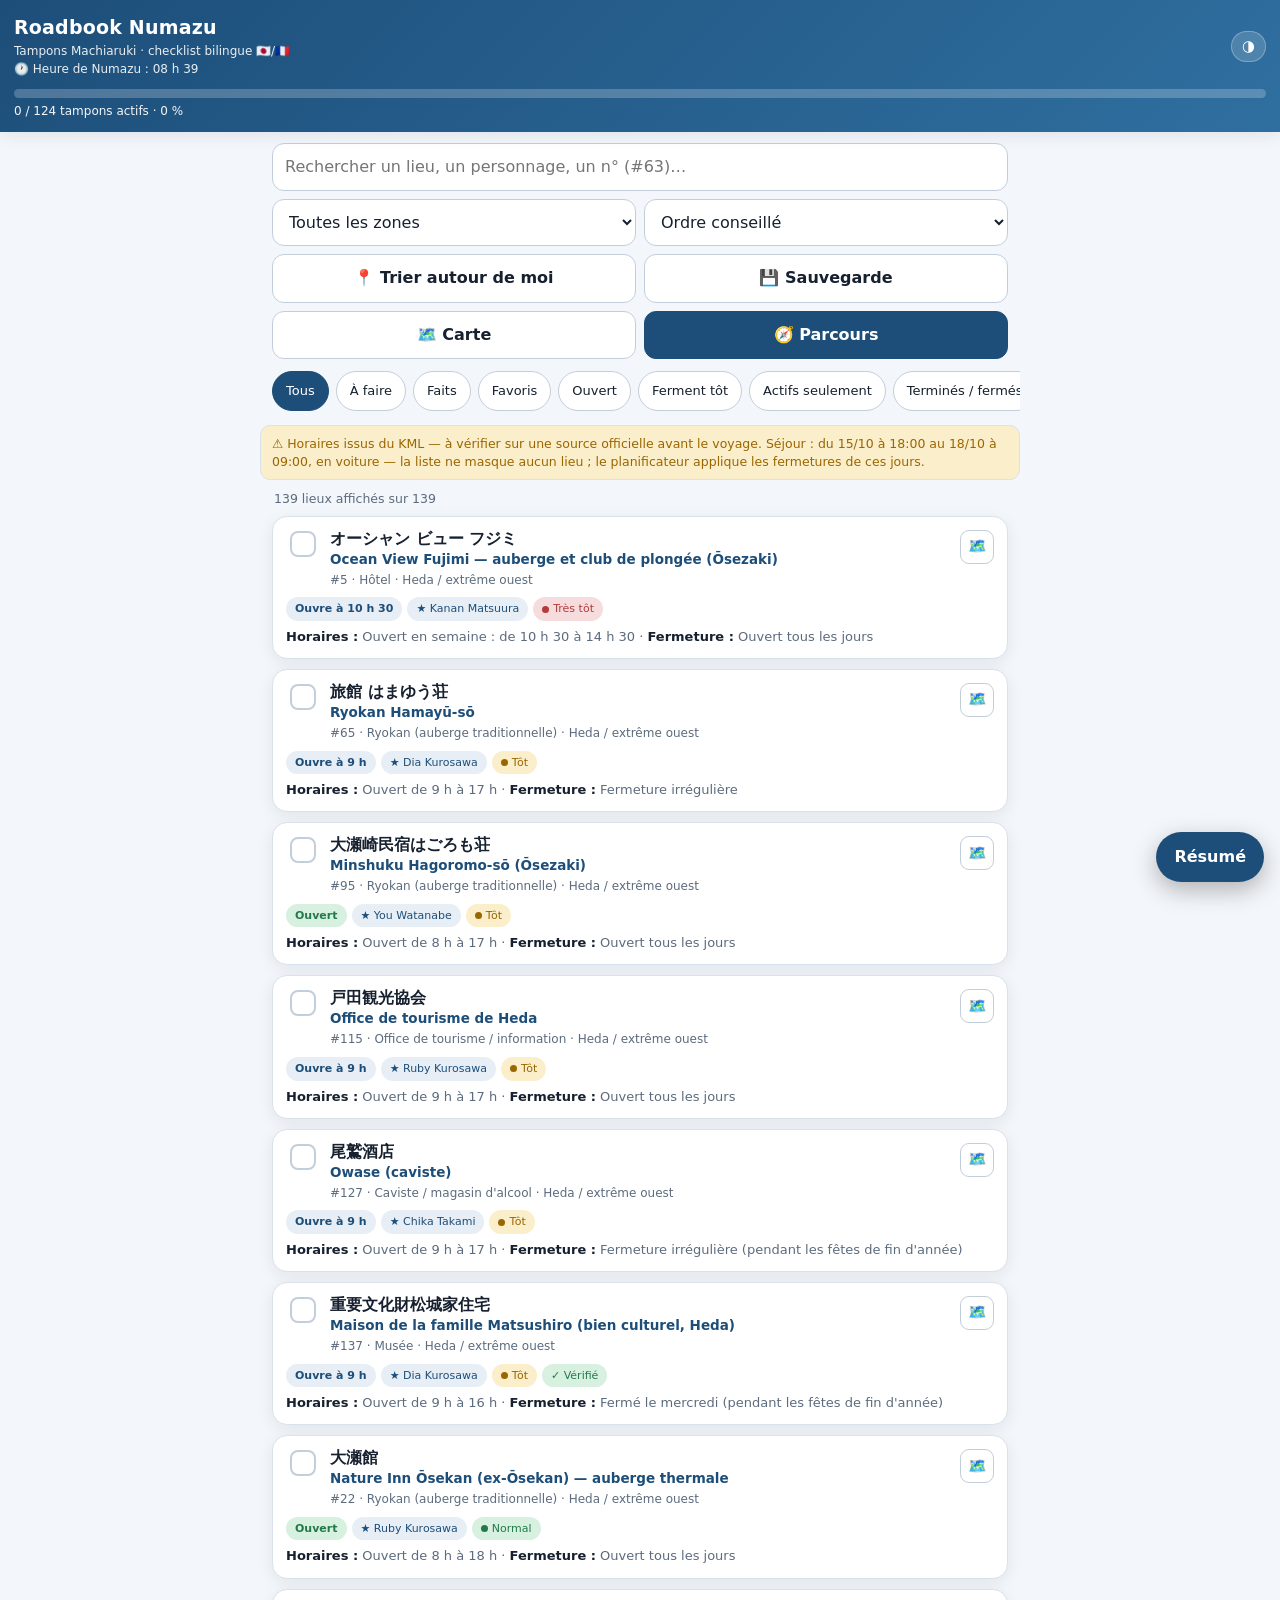
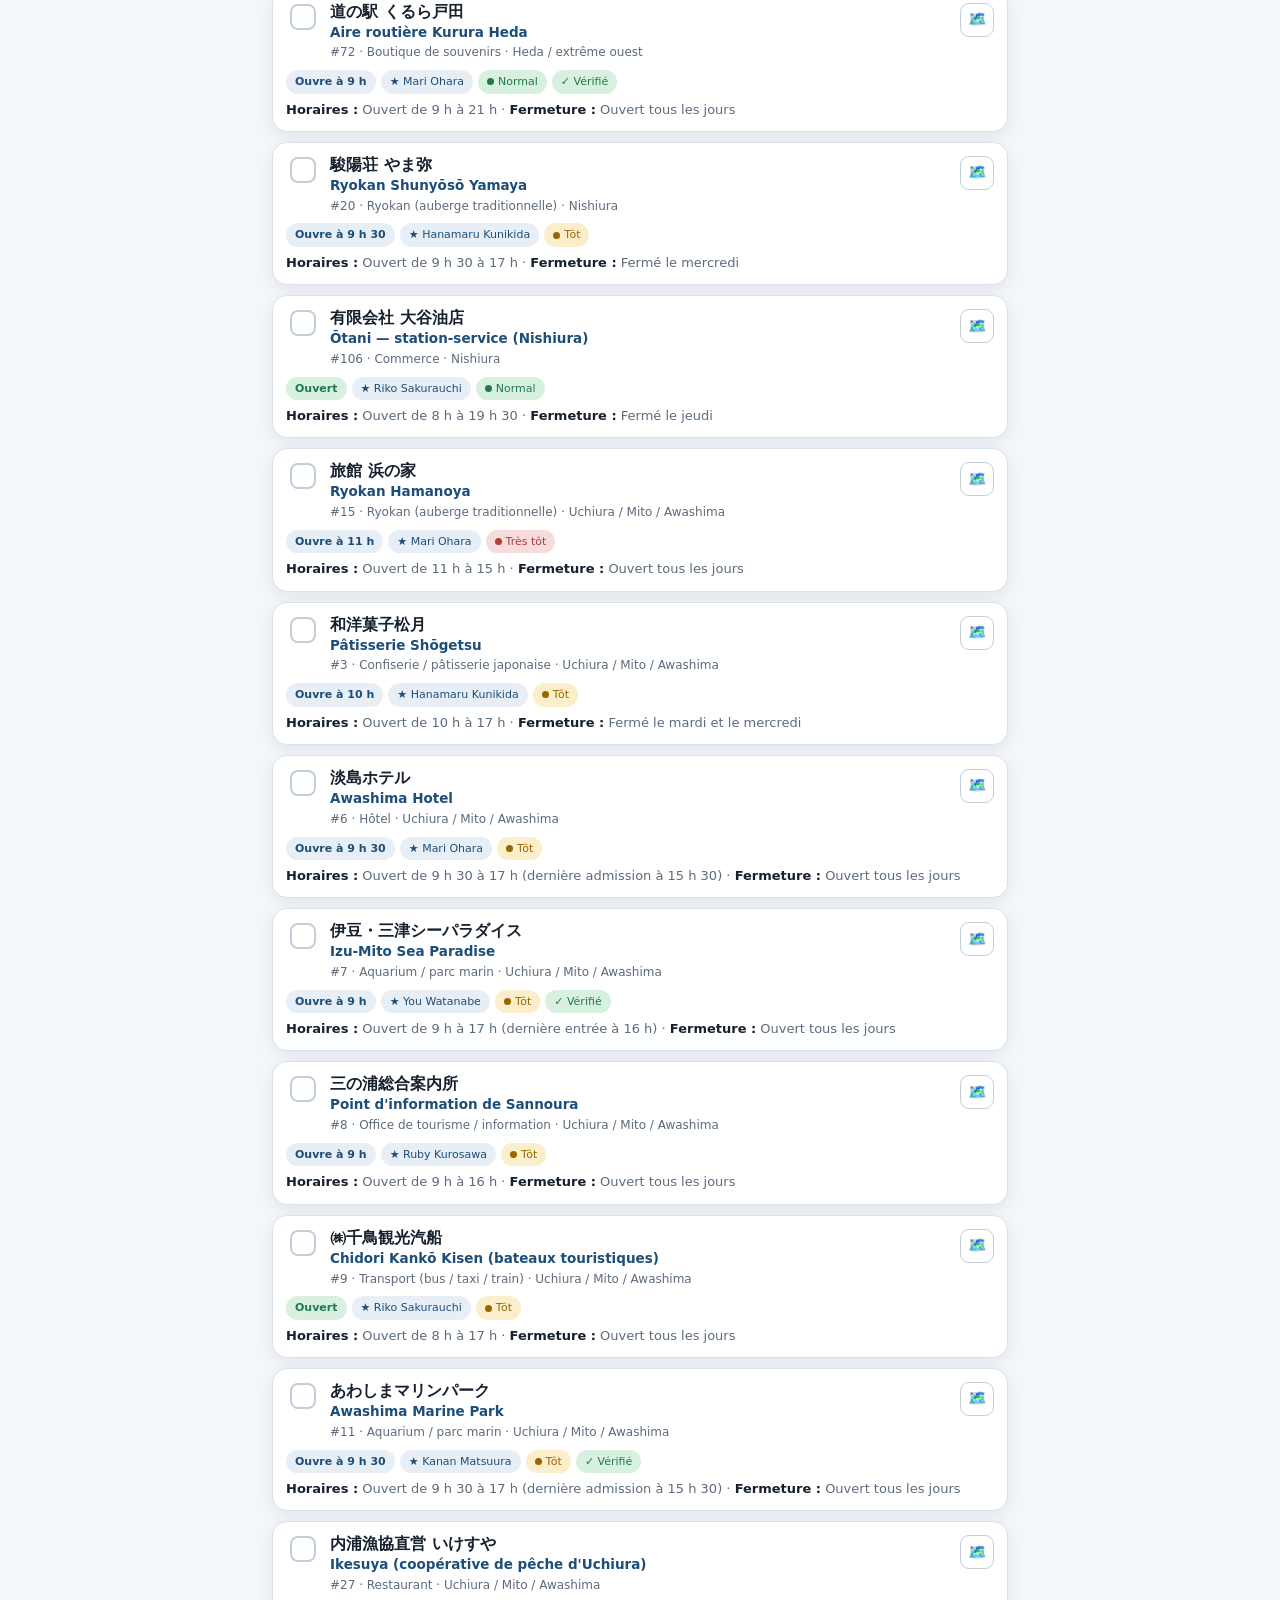
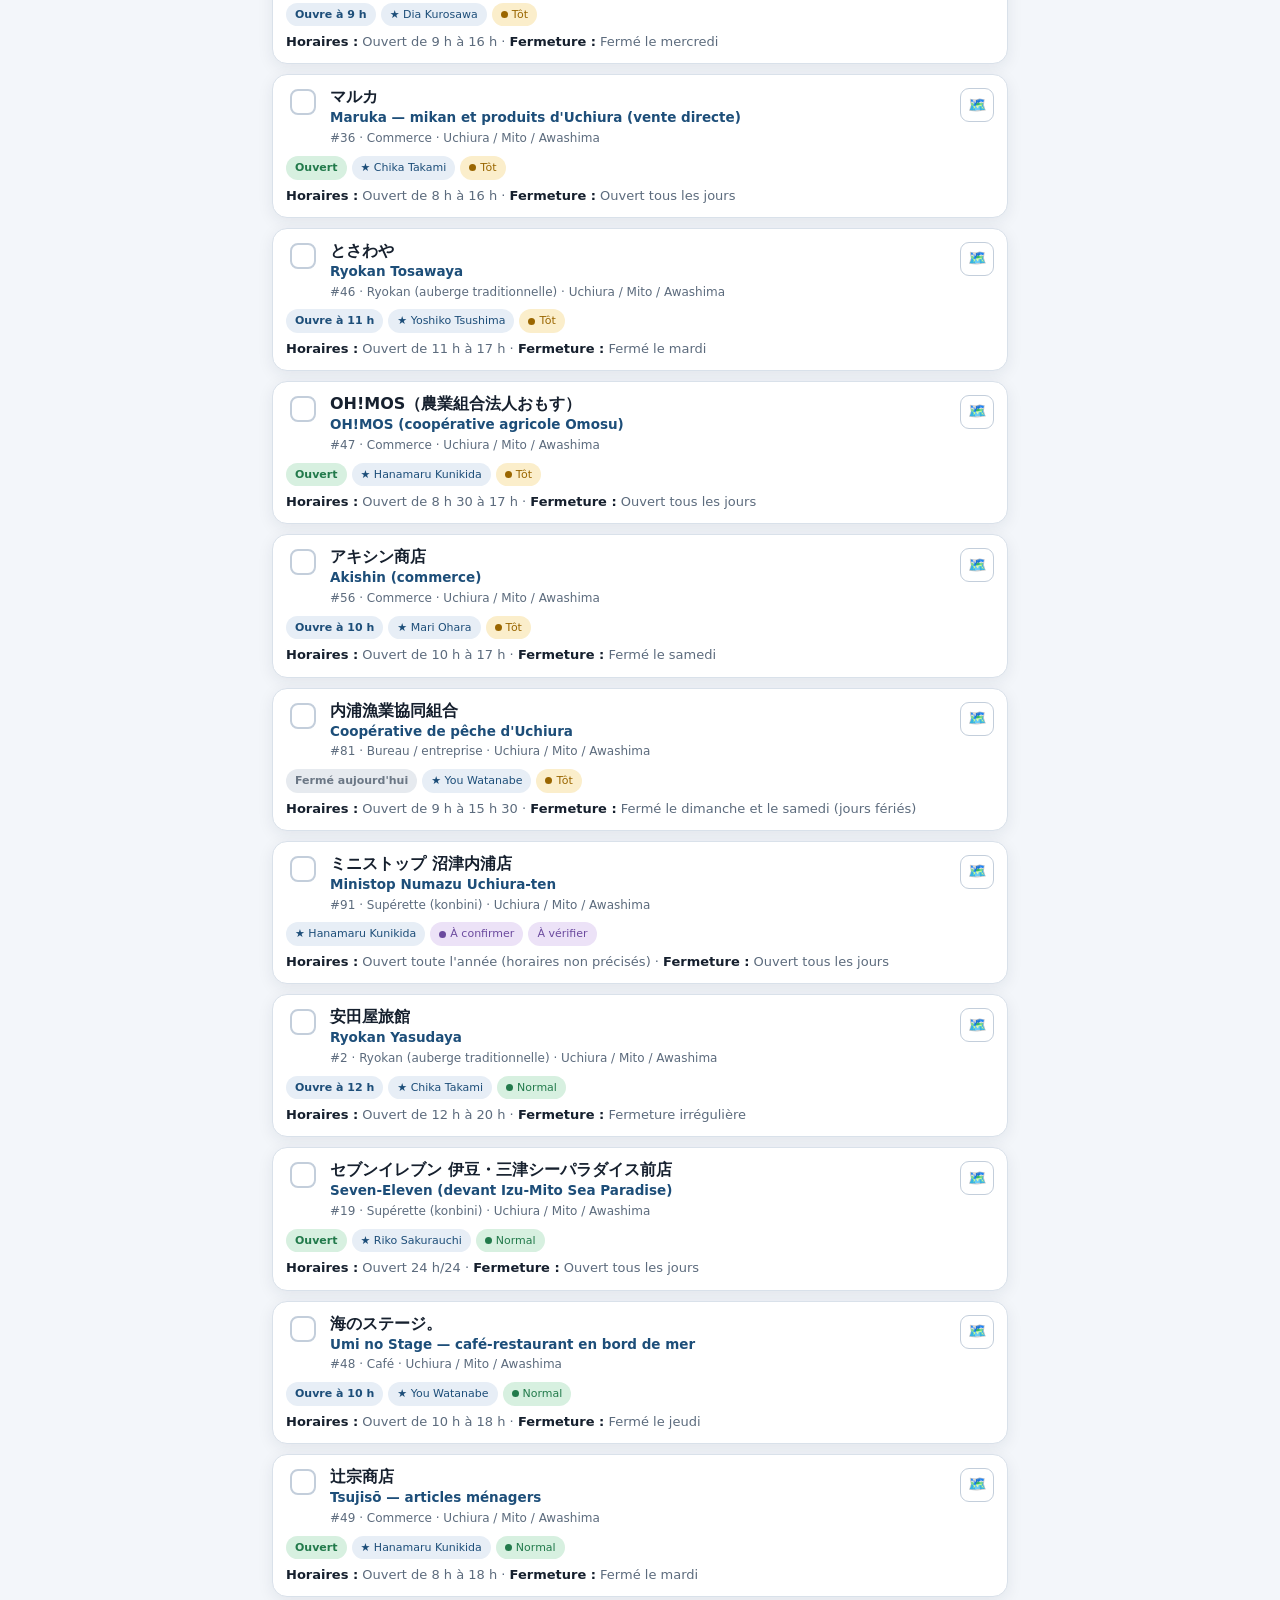
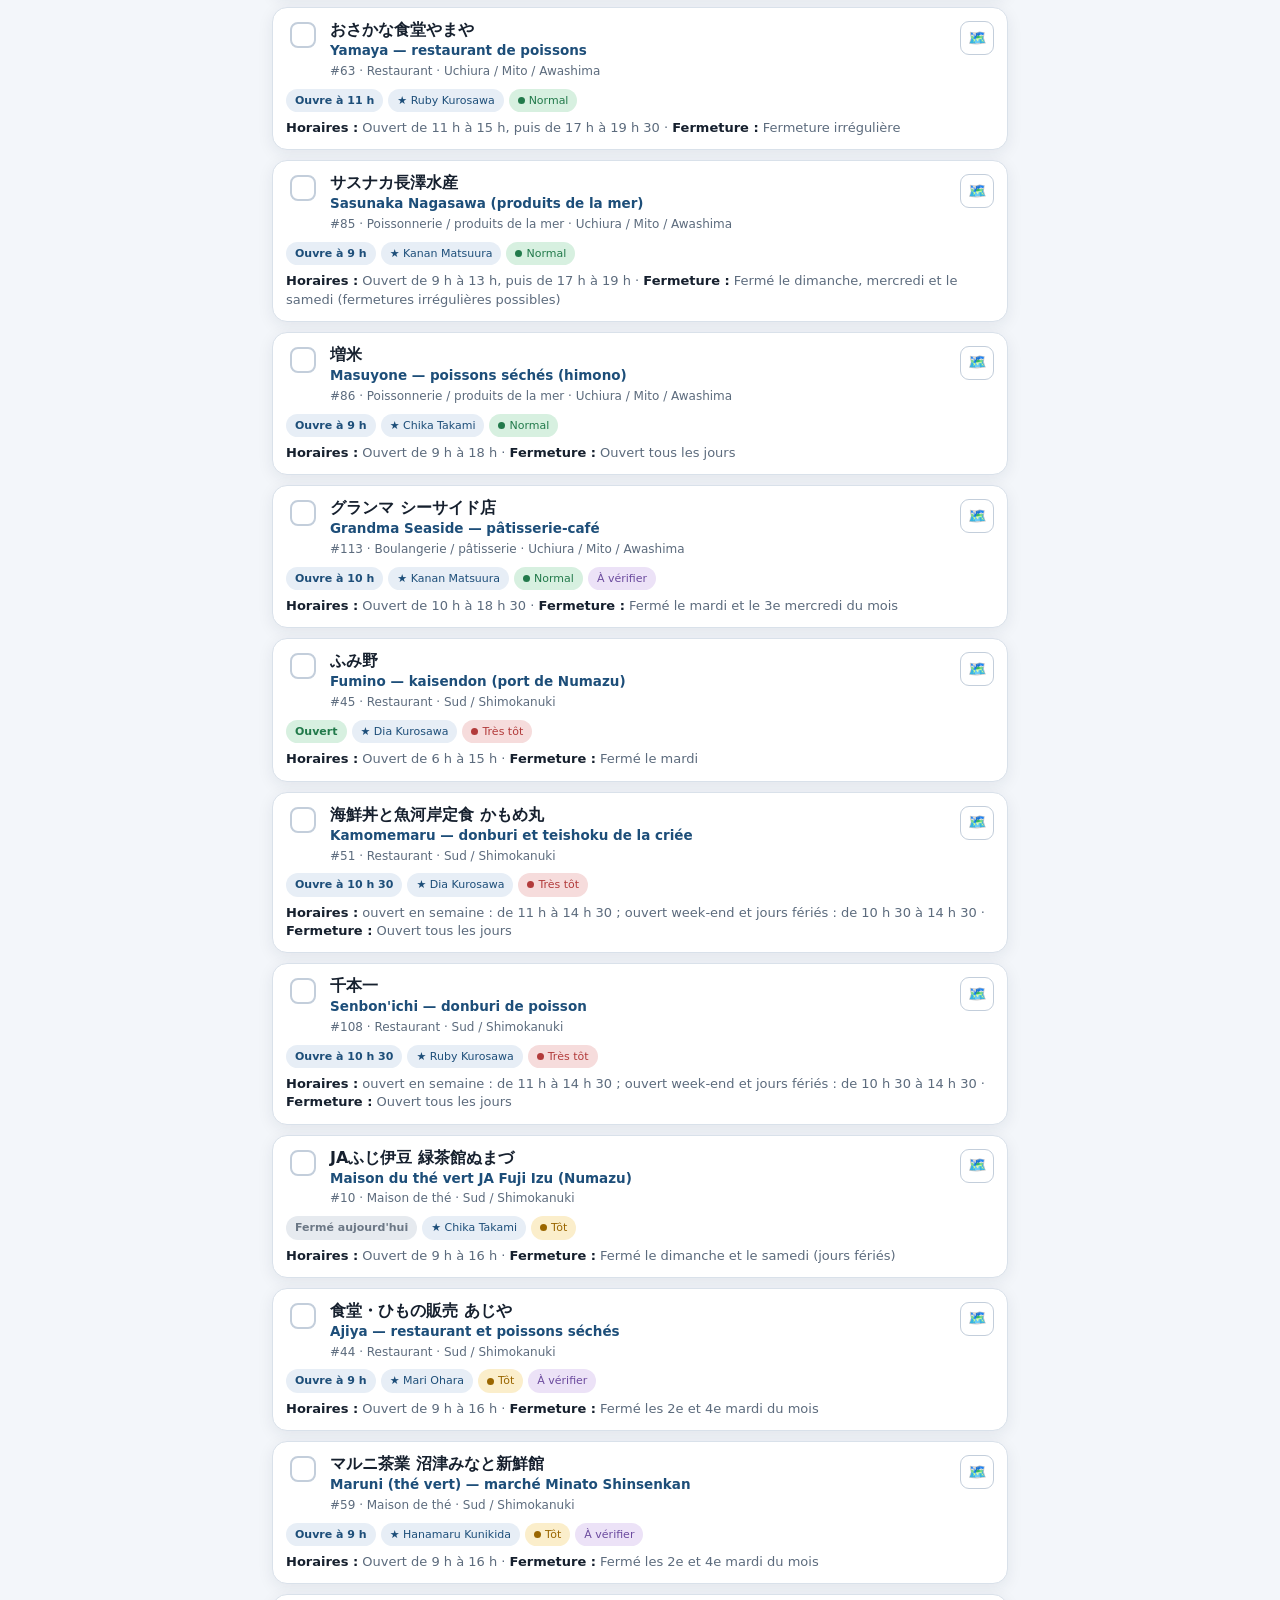
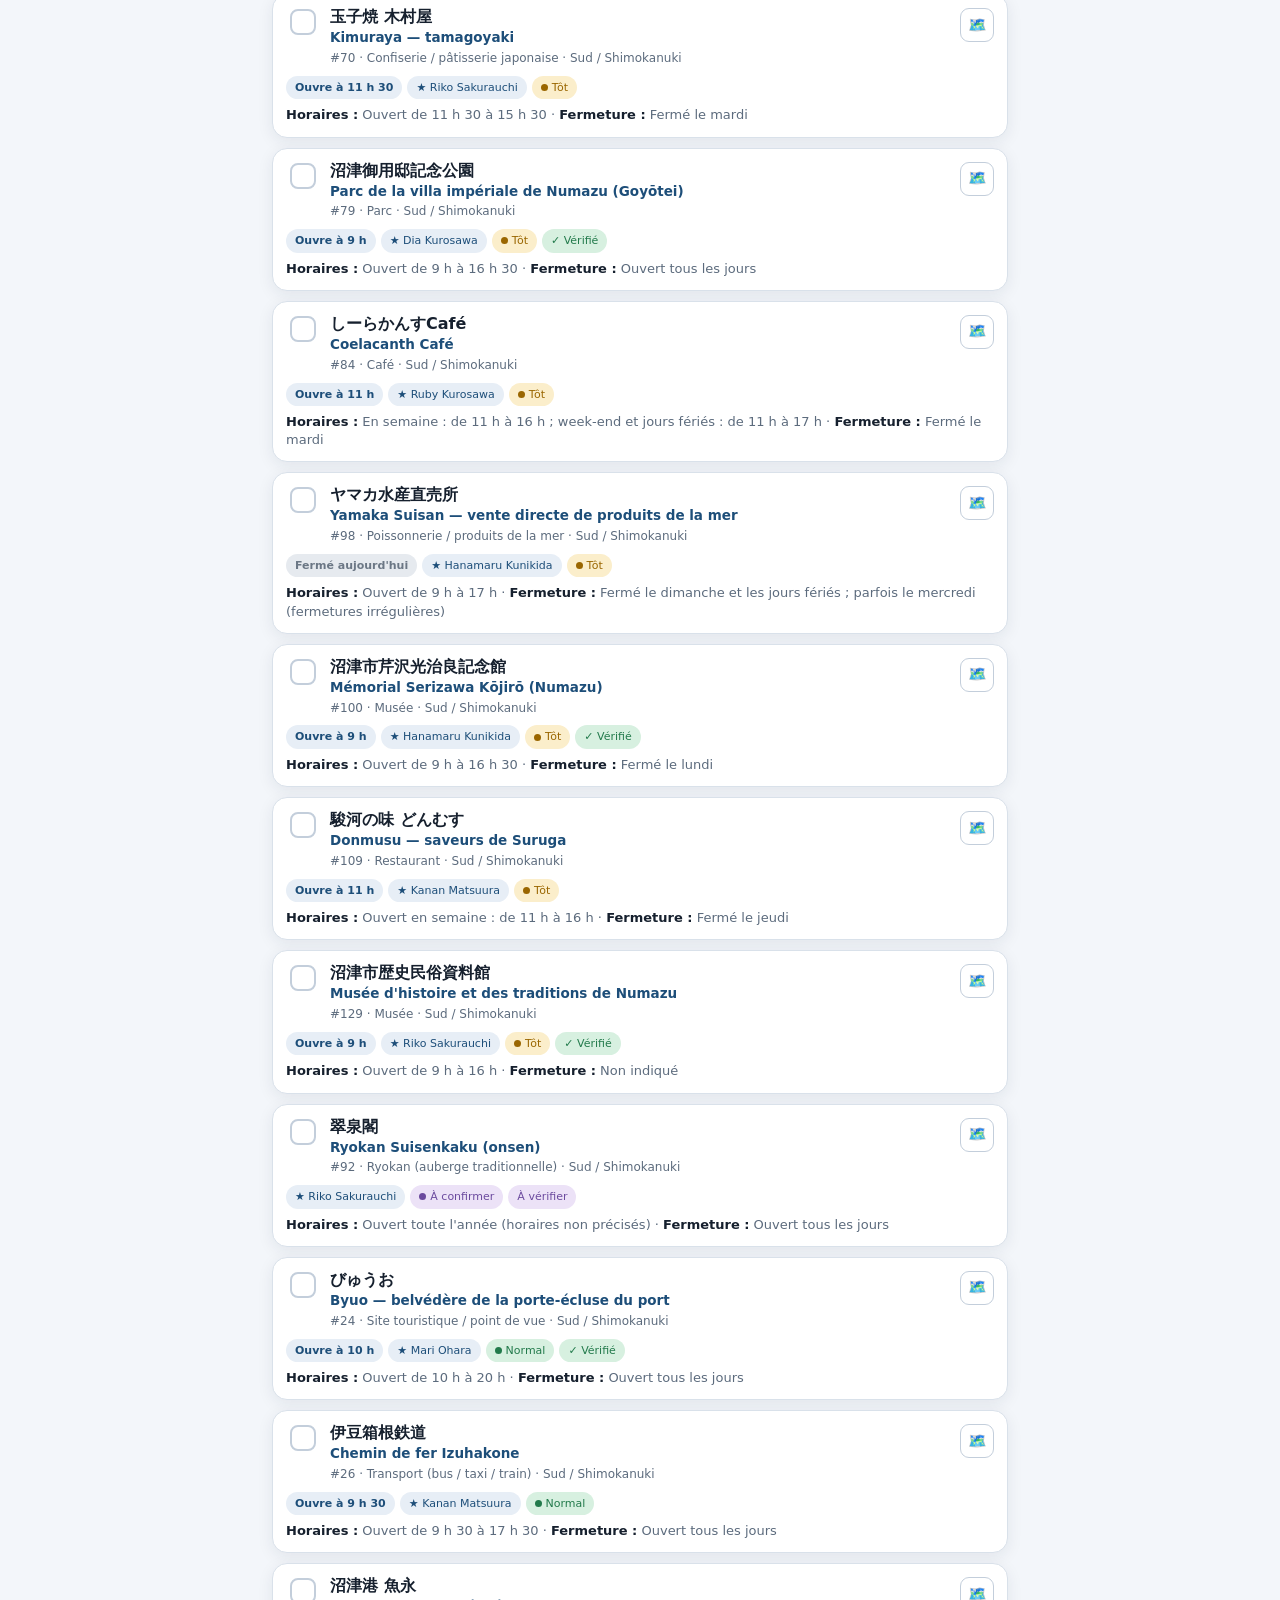
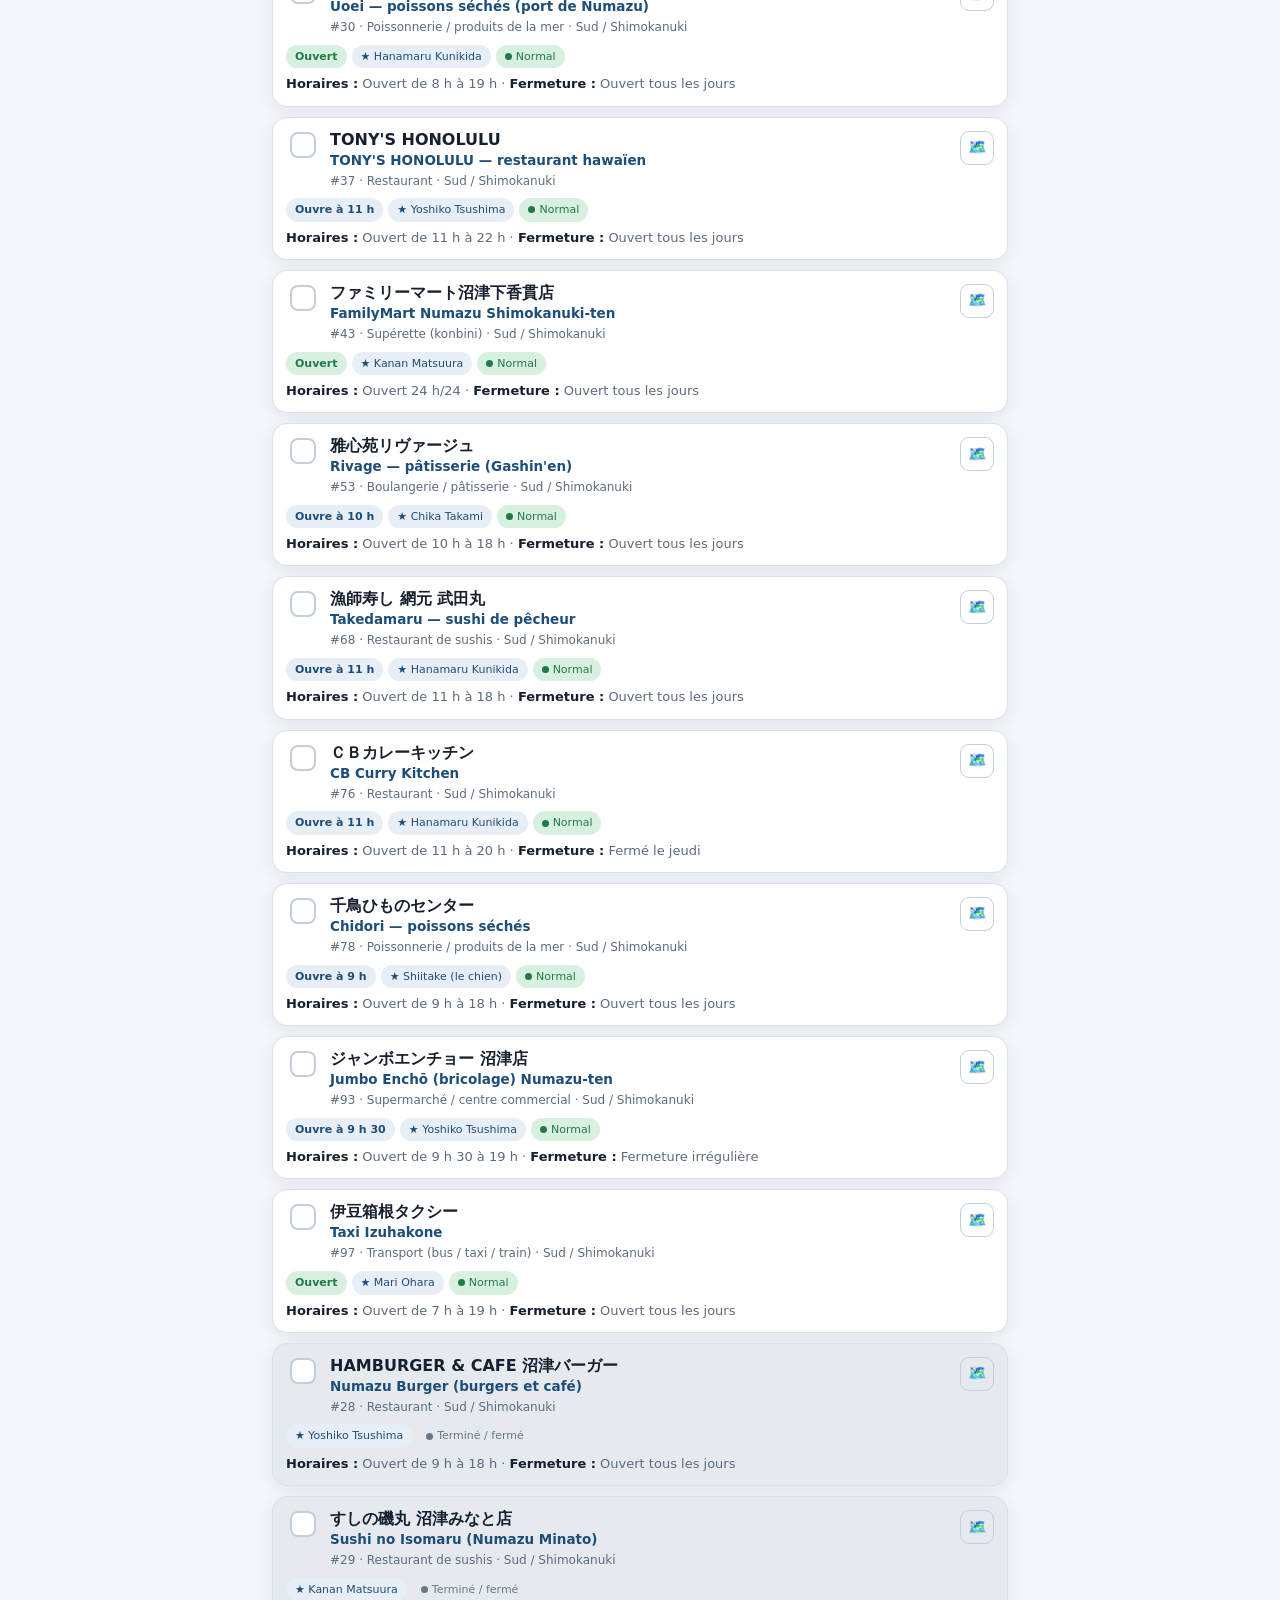
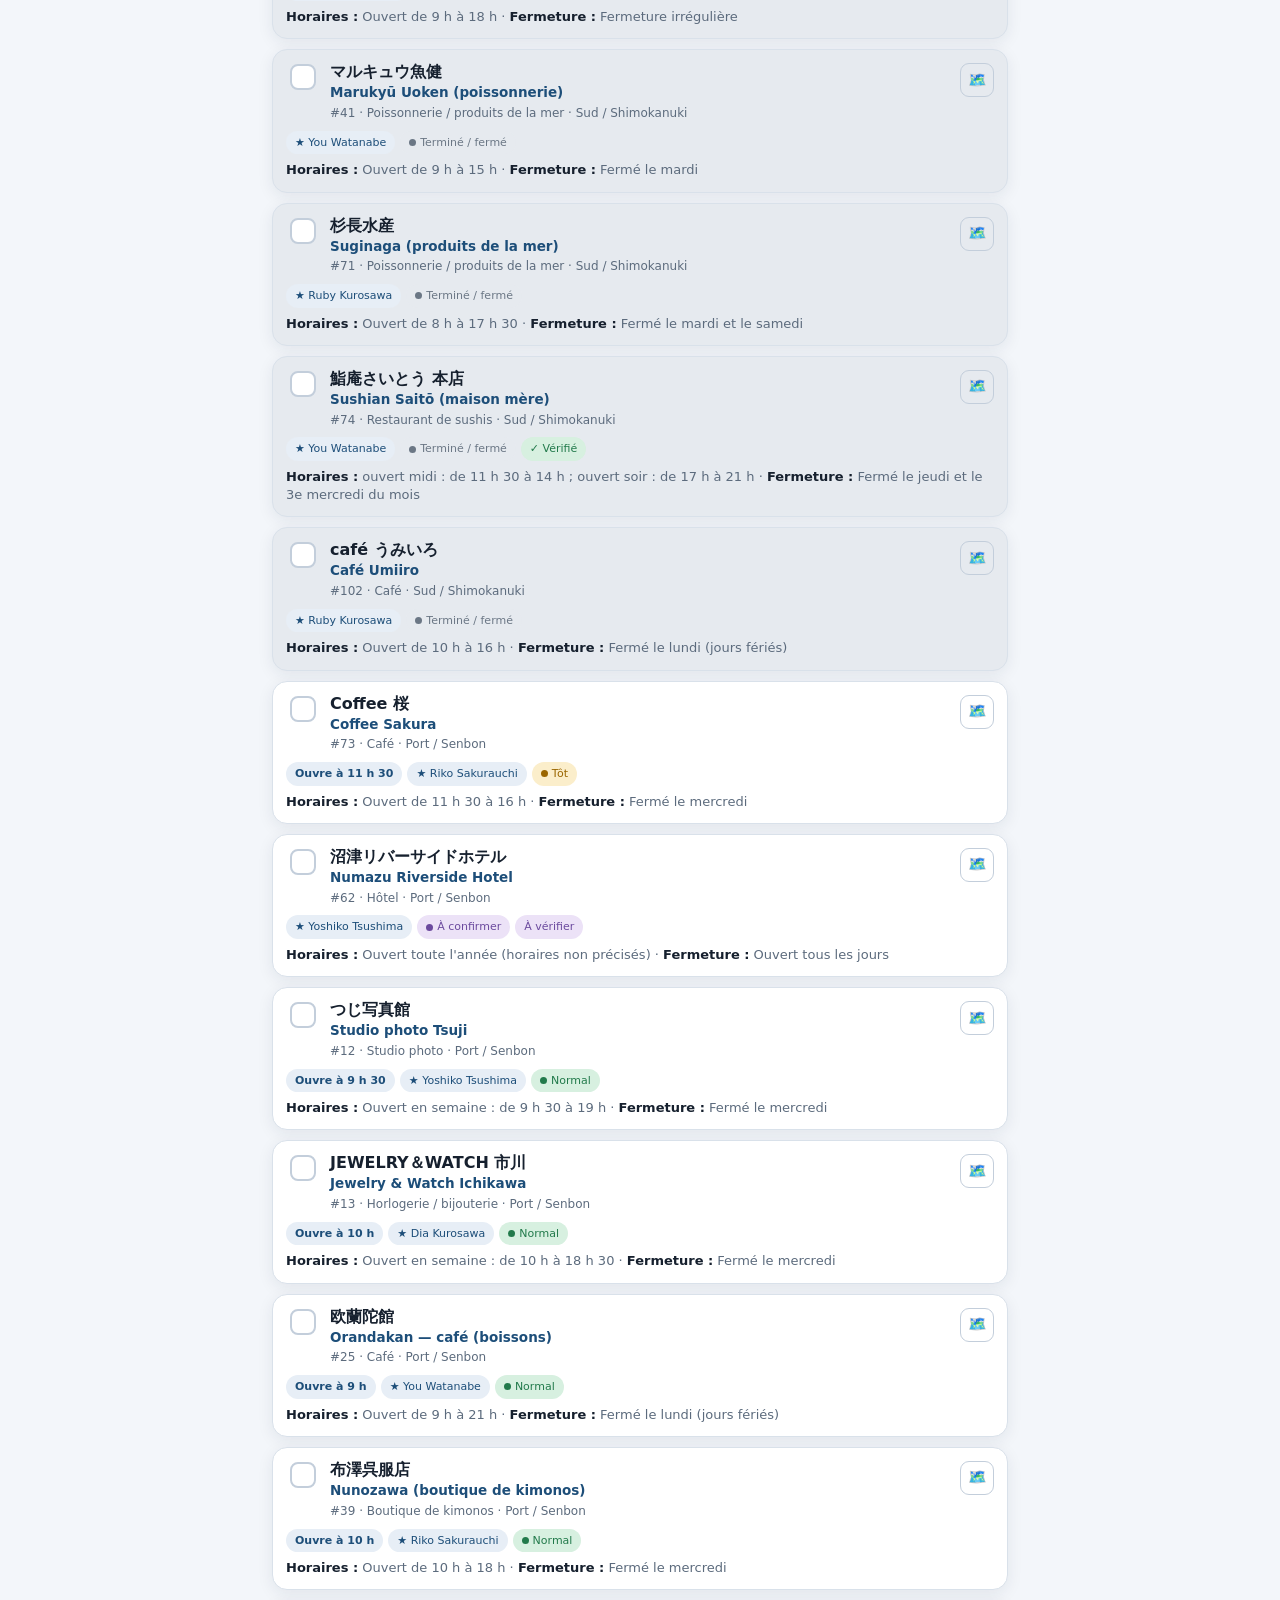
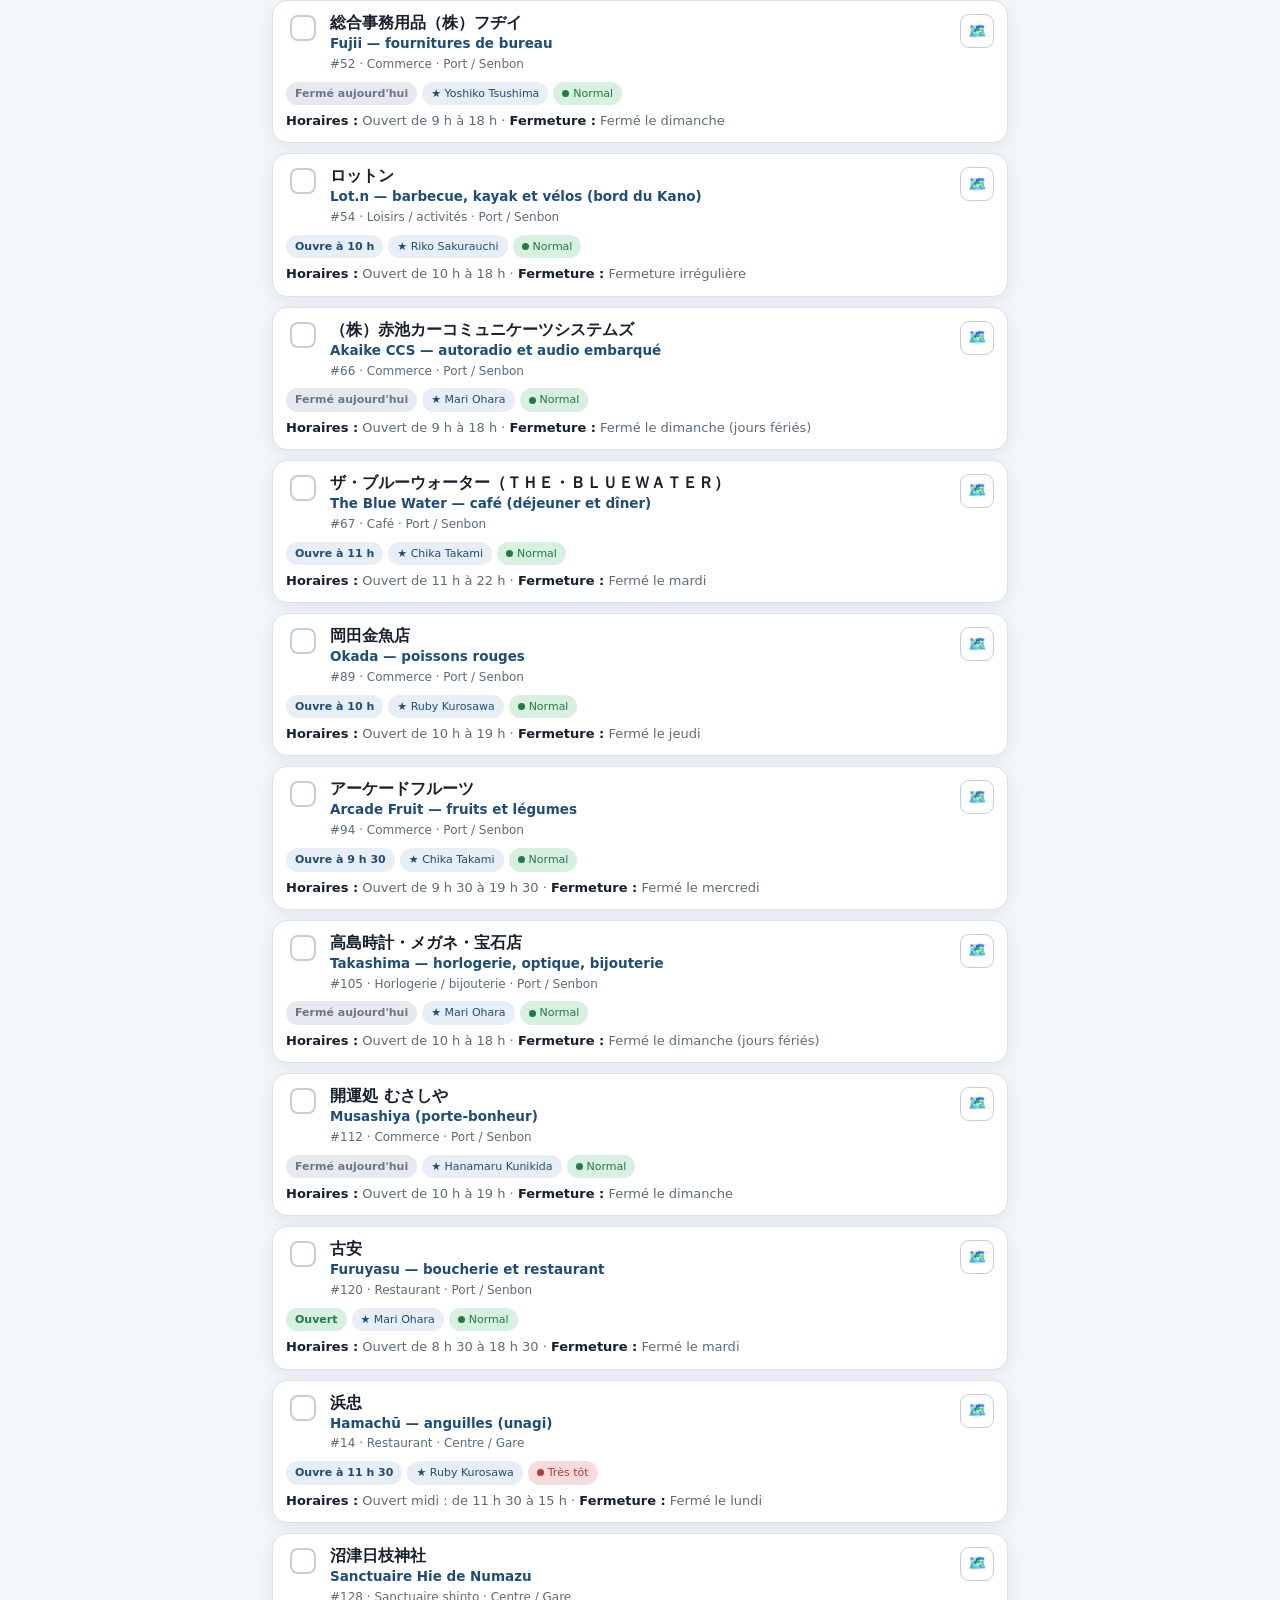
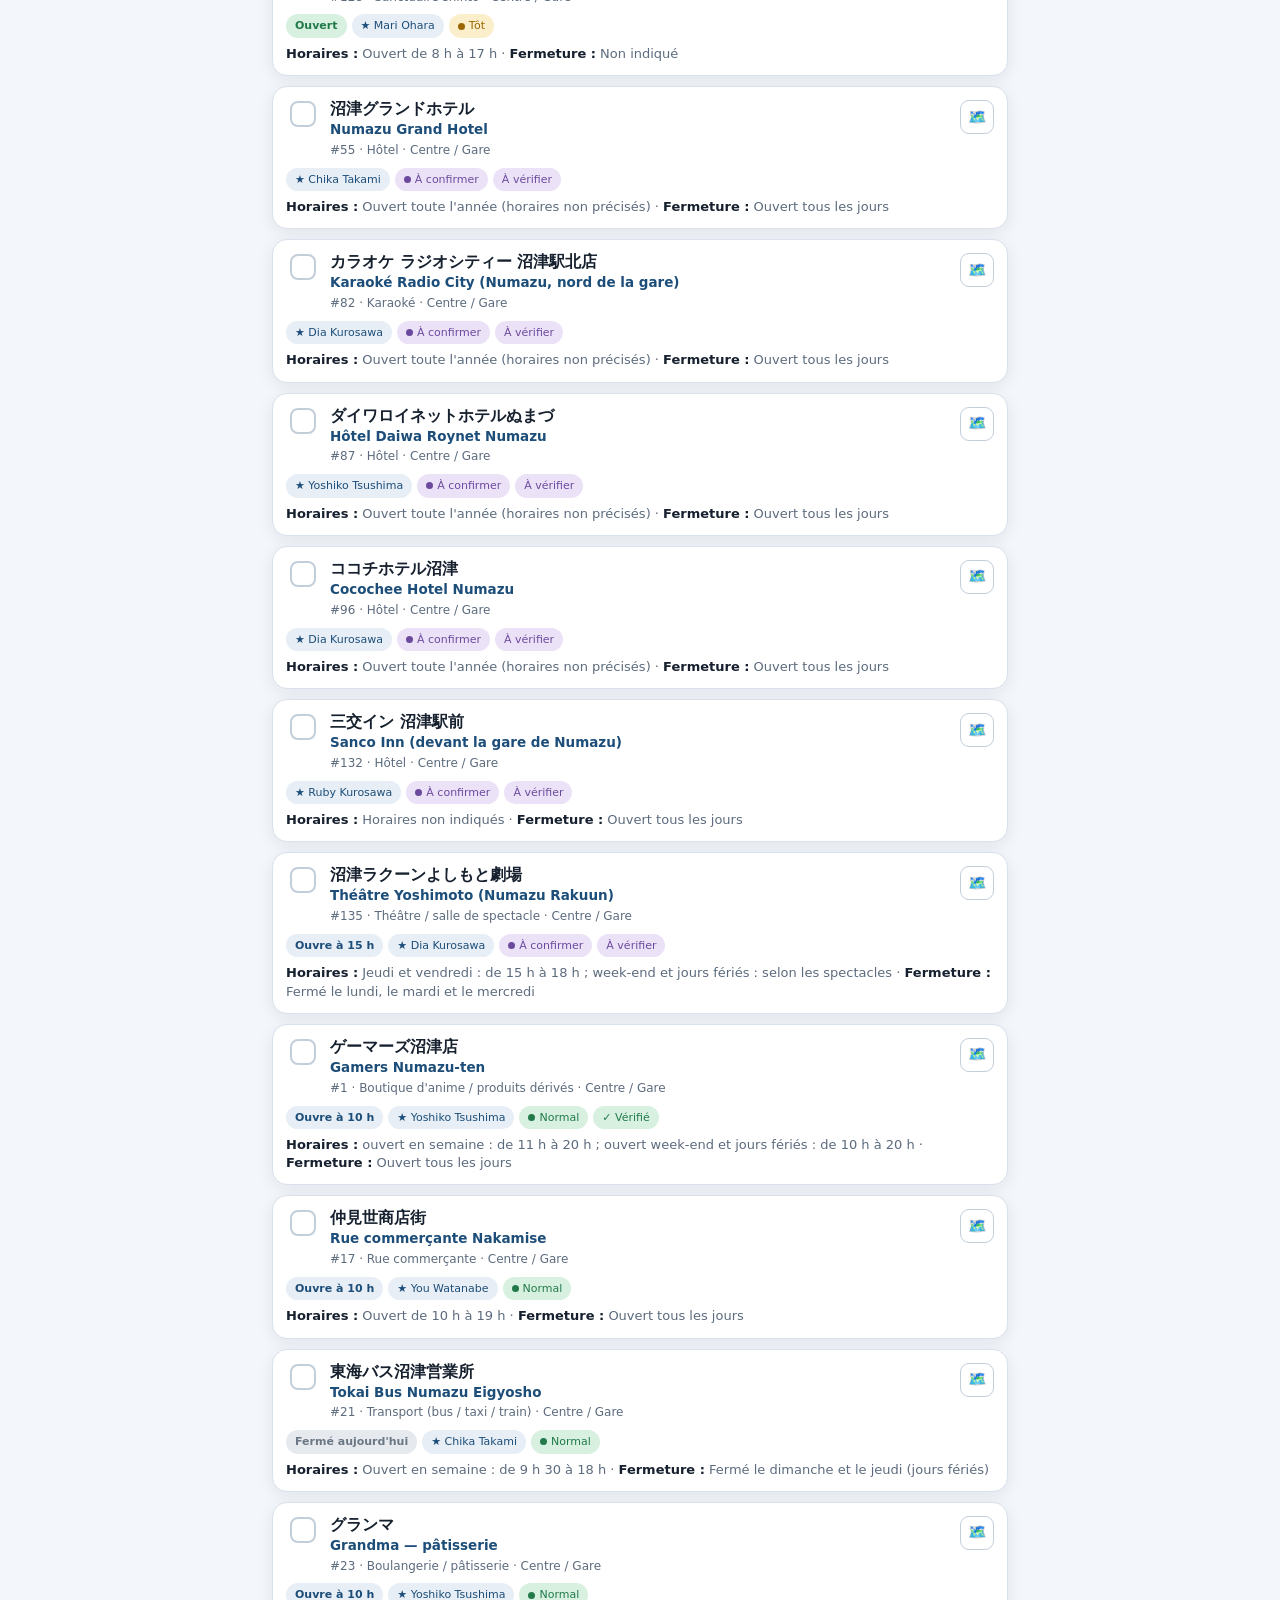
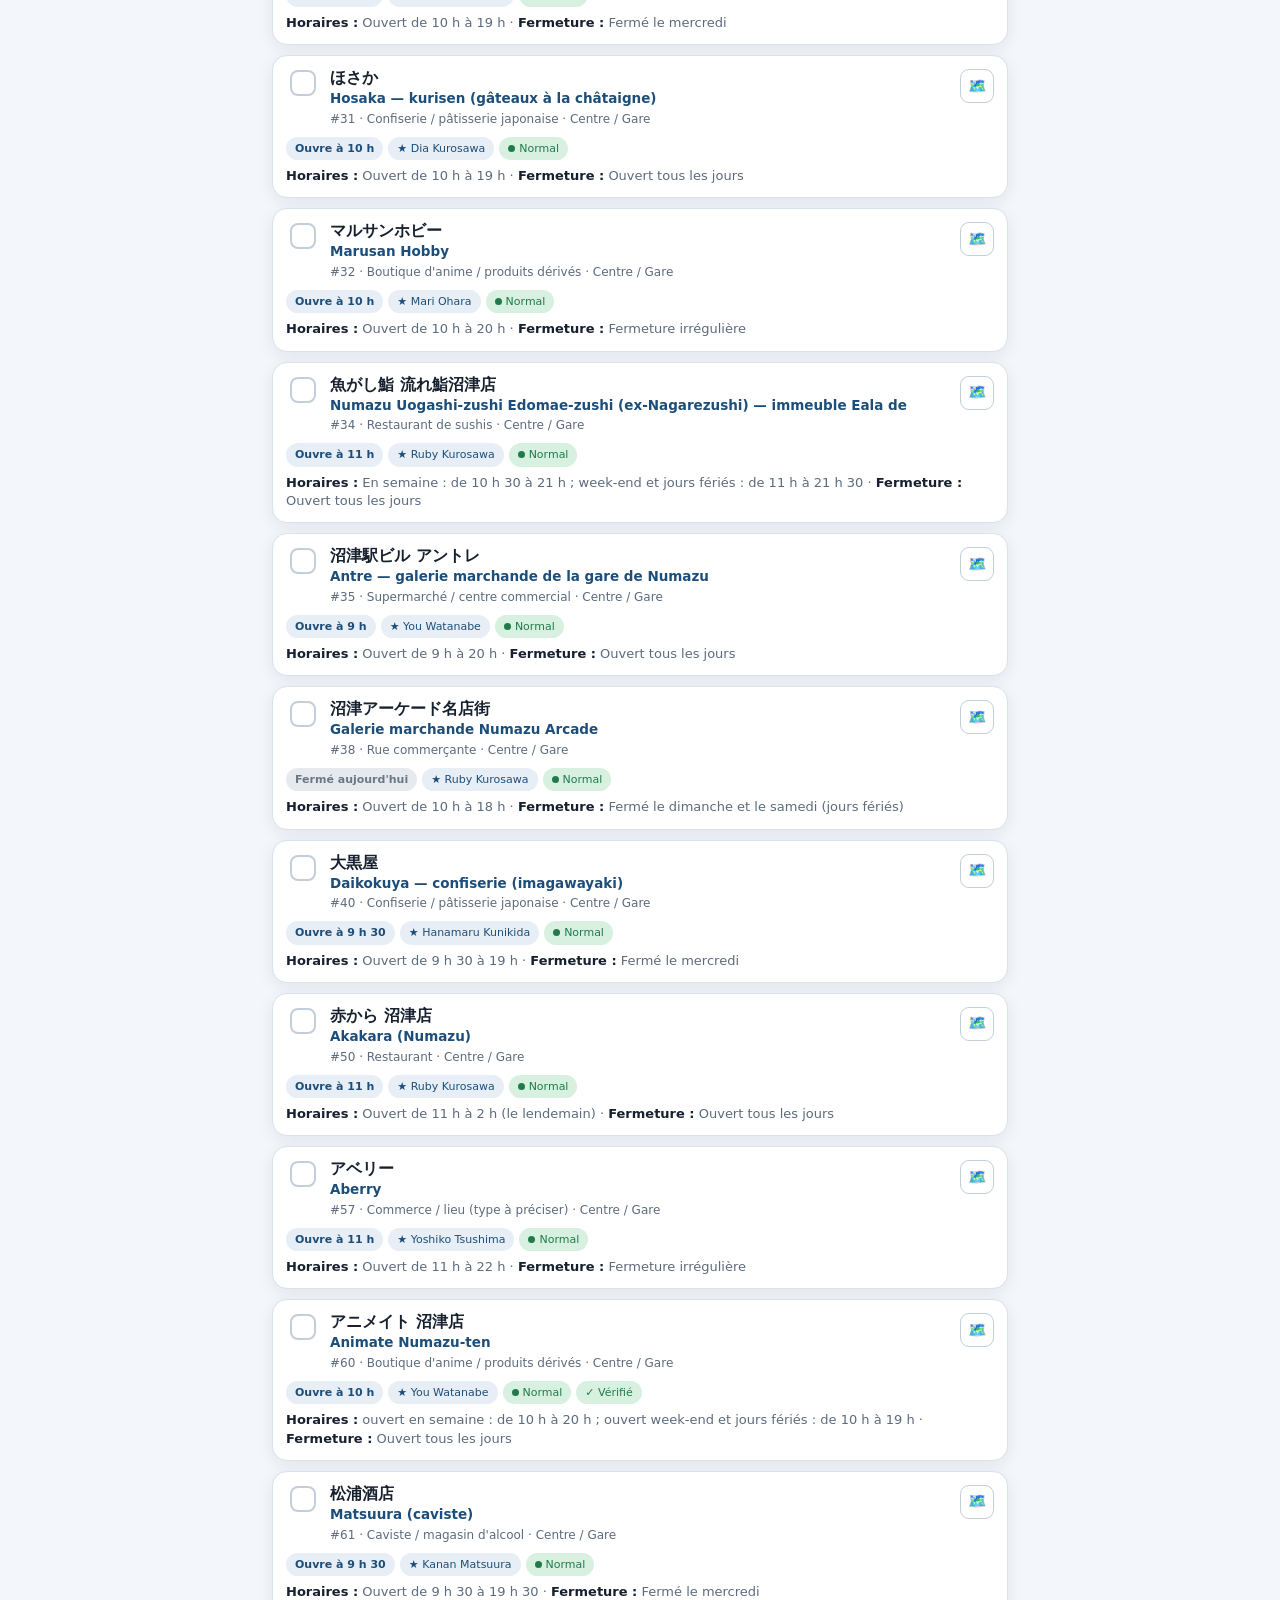
==== commit 914d6bde: "Tampons : 鮨庵さいとう (#74) ne fait plus le tampon Sur place, la maison mère (47-2 Kasugachō) indique ne " ====
--- a/roadbook-numazu-app.html
+++ b/roadbook-numazu-app.html
@@ -1132,7 +1132,7 @@
 //# sourceMappingURL=leaflet.js.map
 </script>
 <script>
-window.NUMAZU_DATA = {"meta": {"generatedFrom": "source/numazu-machiaruki-stamp.kml + data/extra-places.json", "total": 139, "active": 125, "ended": 14, "schemaVersion": 1, "hoursDisclaimerFr": "Horaires issus du KML — à vérifier avant le voyage."}, "places": [{"id": 1, "stableKey": "nz-71506856", "sourceIndex": 1, "nameJa": "ゲーマーズ沼津店", "nameRomaji": "Gamers Numazu-ten", "nameFr": "Gamers Numazu-ten", "nameStatus": "ok", "category": "anime_shop", "categoryFr": "Boutique d'anime / produits dérivés", "meal": null, "member": "津島善子", "memberFr": "Yoshiko Tsushima", "addressJa": "沼津市添地町72青秀ビル1階", "addressRomaji": "Numazu-shi Soechi72青秀biru1階", "addressFr": "Numazu-shi Soechi72青秀biru1階 — Numazu, préfecture de Shizuoka, Japon", "latitude": 35.10157, "longitude": 138.856807, "moved": false, "oldLatitude": null, "oldLongitude": null, "oldAddressJa": "", "newAddressJa": "", "coordsApprox": false, "zone": "centre_station", "zoneFr": "Centre / Gare", "zoneOrder": 6, "hoursRaw": "平日 11:00～20:00", "hoursFr": "ouvert en semaine : de 11 h à 20 h ; ouvert week-end et jours fériés : de 10 h à 20 h", "hoursStatus": "verified", "closingMinutes": 1200, "openingMinutes": 600, "openIntervals": [[660, 1200], [600, 1200]], "closedRaw": "なし", "closedFr": "Ouvert tous les jours", "closedDays": [], "closedStatus": "ok", "irregularClosure": false, "priority": "Normal", "priorityReason": "Ferme vers 20 h", "stampType": "physical", "ended": false, "endedKeywords": [], "statusNote": "", "statusSource": "", "source": "kml", "eventOnly": null, "verificationStatus": "verified", "lastVerified": "2026-08-01", "verifNote": "Boutique tie-up officielle Love Live! Sunshine!! (corrige la coquille « 10:0 » du KML).", "verifSource": "gamers.co.jp", "hoursRawVerified": "平日 11:00～20:00 土日祝 10:00～20:00", "imageUrl": "https://mymaps.usercontent.google.com/hostedimage/m/*/[base64]?authuser=0&fife=s16383", "notesFr": "", "links": {"googleMaps": "https://www.google.com/maps/search/?api=1&query=35.10157,138.856807", "official": "", "website": ""}}, {"id": 2, "stableKey": "nz-15c0e544", "sourceIndex": 2, "nameJa": "安田屋旅館", "nameRomaji": "Yasudaya Ryokan", "nameFr": "Ryokan Yasudaya", "nameStatus": "ok", "category": "ryokan", "categoryFr": "Ryokan (auberge traditionnelle)", "meal": null, "member": "高海千歌", "memberFr": "Chika Takami", "addressJa": "沼津市内浦三津19", "addressRomaji": "Numazu-shi Uchiura-Mito19", "addressFr": "Numazu-shi Uchiura-Mito19 — Numazu, préfecture de Shizuoka, Japon", "latitude": 35.020424, "longitude": 138.897573, "moved": false, "oldLatitude": null, "oldLongitude": null, "oldAddressJa": "", "newAddressJa": "", "coordsApprox": false, "zone": "uchiura_mito_awashima", "zoneFr": "Uchiura / Mito / Awashima", "zoneOrder": 3, "hoursRaw": "12:00～20:00", "hoursFr": "Ouvert de 12 h à 20 h", "hoursStatus": "ok", "closingMinutes": 1200, "openingMinutes": 720, "openIntervals": [[720, 1200]], "closedRaw": "不定休", "closedFr": "Fermeture irrégulière", "closedDays": [], "closedStatus": "ok", "irregularClosure": true, "priority": "Normal", "priorityReason": "Ferme vers 20 h", "stampType": "physical", "ended": false, "endedKeywords": [], "statusNote": "", "statusSource": "", "source": "kml", "eventOnly": null, "verificationStatus": "unverified", "lastVerified": null, "verifNote": "", "verifSource": "", "hoursRawVerified": "", "imageUrl": "https://mymaps.usercontent.google.com/hostedimage/m/*/[base64]?authuser=0&fife=s16383", "notesFr": "", "links": {"googleMaps": "https://www.google.com/maps/search/?api=1&query=35.020424,138.897573", "official": "", "website": ""}}, {"id": 3, "stableKey": "nz-b5a76a0d", "sourceIndex": 3, "nameJa": "和洋菓子松月", "nameRomaji": "Wayogashi Shogetsu", "nameFr": "Pâtisserie Shōgetsu", "nameStatus": "ok", "category": "confectionery", "categoryFr": "Confiserie / pâtisserie japonaise", "meal": null, "member": "国木田花丸", "memberFr": "Hanamaru Kunikida", "addressJa": "沼津市内浦三津88-36", "addressRomaji": "Numazu-shi Uchiura Mito 88-36", "addressFr": "88-36 Uchiura Mito, Numazu — préfecture de Shizuoka, Japon", "latitude": 35.022259, "longitude": 138.897925, "moved": false, "oldLatitude": null, "oldLongitude": null, "oldAddressJa": "", "newAddressJa": "", "coordsApprox": false, "zone": "uchiura_mito_awashima", "zoneFr": "Uchiura / Mito / Awashima", "zoneOrder": 3, "hoursRaw": "10:00～17:00", "hoursFr": "Ouvert de 10 h à 17 h", "hoursStatus": "ok", "closingMinutes": 1020, "openingMinutes": 600, "openIntervals": [[600, 1020]], "closedRaw": "火・水曜日", "closedFr": "Fermé le mardi et le mercredi", "closedDays": [2, 3], "closedStatus": "ok", "irregularClosure": false, "priority": "Tôt", "priorityReason": "Ferme vers 17 h", "stampType": "physical", "ended": false, "endedKeywords": [], "statusNote": "", "statusSource": "", "source": "kml", "eventOnly": null, "verificationStatus": "unverified", "lastVerified": null, "verifNote": "", "verifSource": "", "hoursRawVerified": "", "imageUrl": "https://mymaps.usercontent.google.com/hostedimage/m/*/[base64]?authuser=0&fife=s16383", "notesFr": "", "links": {"googleMaps": "https://www.google.com/maps/search/?api=1&query=35.022259,138.897925", "official": "", "website": ""}}, {"id": 4, "stableKey": "nz-80003f70", "sourceIndex": 4, "nameJa": "SUN!SUN!サンシャインCAFE", "nameRomaji": "SUN!SUN! Sunshine CAFE", "nameFr": "SUN!SUN! Sunshine Café (Yudai Festa)", "nameStatus": "ok", "category": "cafe", "categoryFr": "Café", "meal": null, "member": "黒澤ダイヤ", "memberFr": "Dia Kurosawa", "addressJa": "沼津市大手町3-1-1", "addressRomaji": "Numazu-shi Otemachi3-1-1", "addressFr": "Numazu-shi Otemachi3-1-1 — Numazu, préfecture de Shizuoka, Japon", "latitude": 35.1019932, "longitude": 138.8597404, "moved": false, "oldLatitude": null, "oldLongitude": null, "oldAddressJa": "", "newAddressJa": "", "coordsApprox": false, "zone": "centre_station", "zoneFr": "Centre / Gare", "zoneOrder": 6, "hoursRaw": "平日 11:00～20:30", "hoursFr": "Ouvert en semaine : de 11 h à 20 h 30", "hoursStatus": "ok", "closingMinutes": 1230, "openingMinutes": 660, "openIntervals": [[660, 1230]], "closedRaw": "なし", "closedFr": "Ouvert tous les jours", "closedDays": [], "closedStatus": "ok", "irregularClosure": false, "priority": "Exclure", "priorityReason": "Lieu fermé définitivement (mise à jour du 17/10/2026)", "stampType": "physical", "ended": true, "endedKeywords": [], "statusNote": "Indiqué « fermé définitivement » (閉業) sur Google Maps, sous le nom « ラブライブ！サンシャイン!! × 雄大 SUN!SUN! サンシャインCafe » (vérifié le 17/10/2026). Aucune annonce de déplacement du tampon n'a été trouvée.", "statusSource": "Google Maps (17/10/2026)", "source": "kml", "eventOnly": null, "verificationStatus": "unverified", "lastVerified": null, "verifNote": "", "verifSource": "", "hoursRawVerified": "", "imageUrl": "https://mymaps.usercontent.google.com/hostedimage/m/*/[base64]?authuser=0&fife=s16383", "notesFr": "", "links": {"googleMaps": "https://www.google.com/maps/search/?api=1&query=35.1019932,138.8597404", "official": "", "website": ""}}, {"id": 5, "stableKey": "nz-75e94ca1", "sourceIndex": 5, "nameJa": "オーシャン ビュー フジミ", "nameRomaji": "Ocean View Fujimi", "nameFr": "Ocean View Fujimi — auberge et club de plongée (Ōsezaki)", "nameStatus": "ok", "category": "hotel", "categoryFr": "Hôtel", "meal": null, "member": "松浦果南", "memberFr": "Kanan Matsuura", "addressJa": "沼津市西浦江梨993", "addressRomaji": "Numazu-shi Nishiura Enashi993", "addressFr": "Numazu-shi Nishiura Enashi993 — Numazu, préfecture de Shizuoka, Japon", "latitude": 35.0249211, "longitude": 138.7858531, "moved": false, "oldLatitude": null, "oldLongitude": null, "oldAddressJa": "", "newAddressJa": "", "coordsApprox": false, "zone": "heda_west", "zoneFr": "Heda / extrême ouest", "zoneOrder": 1, "hoursRaw": "平日 10:30～14:30", "hoursFr": "Ouvert en semaine : de 10 h 30 à 14 h 30", "hoursStatus": "ok", "closingMinutes": 870, "openingMinutes": 630, "openIntervals": [[630, 870]], "closedRaw": "なし", "closedFr": "Ouvert tous les jours", "closedDays": [], "closedStatus": "ok", "irregularClosure": false, "priority": "Très tôt", "priorityReason": "Ferme vers 14 h 30", "stampType": "physical", "ended": false, "endedKeywords": [], "statusNote": "", "statusSource": "", "source": "kml", "eventOnly": null, "verificationStatus": "unverified", "lastVerified": null, "verifNote": "", "verifSource": "", "hoursRawVerified": "", "imageUrl": "https://mymaps.usercontent.google.com/hostedimage/m/*/[base64]?authuser=0&fife=s16383", "notesFr": "", "links": {"googleMaps": "https://www.google.com/maps/search/?api=1&query=35.0249211,138.7858531", "official": "", "website": ""}}, {"id": 6, "stableKey": "nz-66afc942", "sourceIndex": 6, "nameJa": "淡島ホテル", "nameRomaji": "Awashima Hotel", "nameFr": "Awashima Hotel", "nameStatus": "ok", "category": "hotel", "categoryFr": "Hôtel", "meal": null, "member": "小原鞠莉", "memberFr": "Mari Ohara", "addressJa": "沼津市内浦重寺186", "addressRomaji": "Numazu-shi Uchiura重 Ji186", "addressFr": "Numazu-shi Uchiura重 Ji186 — Numazu, préfecture de Shizuoka, Japon", "latitude": 35.0355691, "longitude": 138.8866333, "moved": false, "oldLatitude": null, "oldLongitude": null, "oldAddressJa": "", "newAddressJa": "", "coordsApprox": false, "zone": "uchiura_mito_awashima", "zoneFr": "Uchiura / Mito / Awashima", "zoneOrder": 3, "hoursRaw": "9:30～17:00（最終入園15:30）", "hoursFr": "Ouvert de 9 h 30 à 17 h (dernière admission à 15 h 30)", "hoursStatus": "ok", "closingMinutes": 1020, "openingMinutes": 570, "openIntervals": [[570, 1020]], "closedRaw": "なし", "closedFr": "Ouvert tous les jours", "closedDays": [], "closedStatus": "ok", "irregularClosure": false, "priority": "Tôt", "priorityReason": "Ferme vers 17 h", "stampType": "physical", "ended": false, "endedKeywords": [], "statusNote": "", "statusSource": "", "source": "kml", "eventOnly": null, "verificationStatus": "unverified", "lastVerified": null, "verifNote": "", "verifSource": "", "hoursRawVerified": "", "imageUrl": "https://mymaps.usercontent.google.com/hostedimage/m/*/[base64]?authuser=0&fife=s16383", "notesFr": "", "links": {"googleMaps": "https://www.google.com/maps/search/?api=1&query=35.0355691,138.8866333", "official": "", "website": ""}}, {"id": 7, "stableKey": "nz-d21acbc6", "sourceIndex": 7, "nameJa": "伊豆・三津シーパラダイス", "nameRomaji": "Izu-Mito Sea Paradise", "nameFr": "Izu-Mito Sea Paradise", "nameStatus": "ok", "category": "aquarium", "categoryFr": "Aquarium / parc marin", "meal": null, "member": "渡辺曜", "memberFr": "You Watanabe", "addressJa": "沼津市内浦長浜3-1", "addressRomaji": "Numazu-shi Uchiura-Nagahama3-1", "addressFr": "Numazu-shi Uchiura-Nagahama3-1 — Numazu, préfecture de Shizuoka, Japon", "latitude": 35.019483, "longitude": 138.895966, "moved": false, "oldLatitude": null, "oldLongitude": null, "oldAddressJa": "", "newAddressJa": "", "coordsApprox": false, "zone": "uchiura_mito_awashima", "zoneFr": "Uchiura / Mito / Awashima", "zoneOrder": 3, "hoursRaw": "9:00～17:00（最終入館16:00）", "hoursFr": "Ouvert de 9 h à 17 h (dernière entrée à 16 h)", "hoursStatus": "verified", "closingMinutes": 1020, "openingMinutes": 540, "openIntervals": [[540, 1020]], "closedRaw": "なし", "closedFr": "Ouvert tous les jours", "closedDays": [], "closedStatus": "ok", "irregularClosure": false, "priority": "Tôt", "priorityReason": "Ferme vers 17 h", "stampType": "physical", "ended": false, "endedKeywords": [], "statusNote": "", "statusSource": "", "source": "kml", "eventOnly": null, "verificationStatus": "verified", "lastVerified": "2026-08-01", "verifNote": "Dernière entrée 16 h. Journées de maintenance possibles — vérifier le jour même.", "verifSource": "numazukanko.jp", "hoursRawVerified": "", "imageUrl": "https://mymaps.usercontent.google.com/hostedimage/m/*/[base64]?authuser=0&fife=s16383", "notesFr": "", "links": {"googleMaps": "https://www.google.com/maps/search/?api=1&query=35.019483,138.895966", "official": "", "website": ""}}, {"id": 8, "stableKey": "nz-618bfbc4", "sourceIndex": 8, "nameJa": "三の浦総合案内所", "nameRomaji": "Sannoura Sogo Annaijo", "nameFr": "Point d'information de Sannoura", "nameStatus": "ok", "category": "tourist_information", "categoryFr": "Office de tourisme / information", "meal": null, "member": "黒澤ルビィ", "memberFr": "Ruby Kurosawa", "addressJa": "沼津市内浦長浜83-124", "addressRomaji": "Numazu-shi Uchiura-Nagahama83-124", "addressFr": "Numazu-shi Uchiura-Nagahama83-124 — Numazu, préfecture de Shizuoka, Japon", "latitude": 35.017716, "longitude": 138.893394, "moved": false, "oldLatitude": null, "oldLongitude": null, "oldAddressJa": "", "newAddressJa": "", "coordsApprox": false, "zone": "uchiura_mito_awashima", "zoneFr": "Uchiura / Mito / Awashima", "zoneOrder": 3, "hoursRaw": "9:00～16:00", "hoursFr": "Ouvert de 9 h à 16 h", "hoursStatus": "ok", "closingMinutes": 960, "openingMinutes": 540, "openIntervals": [[540, 960]], "closedRaw": "なし", "closedFr": "Ouvert tous les jours", "closedDays": [], "closedStatus": "ok", "irregularClosure": false, "priority": "Tôt", "priorityReason": "Ferme vers 16 h", "stampType": "physical", "ended": false, "endedKeywords": [], "statusNote": "", "statusSource": "", "source": "kml", "eventOnly": null, "verificationStatus": "unverified", "lastVerified": null, "verifNote": "", "verifSource": "", "hoursRawVerified": "", "imageUrl": "https://mymaps.usercontent.google.com/hostedimage/m/*/[base64]?authuser=0&fife=s16383", "notesFr": "", "links": {"googleMaps": "https://www.google.com/maps/search/?api=1&query=35.017716,138.893394", "official": "", "website": ""}}, {"id": 9, "stableKey": "nz-8cfcc23e", "sourceIndex": 9, "nameJa": "㈱千鳥観光汽船", "nameRomaji": "Chidori Kanko Kisen", "nameFr": "Chidori Kankō Kisen (bateaux touristiques)", "nameStatus": "ok", "category": "transport", "categoryFr": "Transport (bus / taxi / train)", "meal": null, "member": "桜内梨子", "memberFr": "Riko Sakurauchi", "addressJa": "沼津市内浦三津43-7", "addressRomaji": "Numazu-shi Uchiura-Mito43-7", "addressFr": "Numazu-shi Uchiura-Mito43-7 — Numazu, préfecture de Shizuoka, Japon", "latitude": 35.0211104, "longitude": 138.8977313, "moved": false, "oldLatitude": null, "oldLongitude": null, "oldAddressJa": "", "newAddressJa": "", "coordsApprox": false, "zone": "uchiura_mito_awashima", "zoneFr": "Uchiura / Mito / Awashima", "zoneOrder": 3, "hoursRaw": "8:00～17:00", "hoursFr": "Ouvert de 8 h à 17 h", "hoursStatus": "ok", "closingMinutes": 1020, "openingMinutes": 480, "openIntervals": [[480, 1020]], "closedRaw": "なし", "closedFr": "Ouvert tous les jours", "closedDays": [], "closedStatus": "ok", "irregularClosure": false, "priority": "Tôt", "priorityReason": "Ferme vers 17 h", "stampType": "physical", "ended": false, "endedKeywords": [], "statusNote": "", "statusSource": "", "source": "kml", "eventOnly": null, "verificationStatus": "unverified", "lastVerified": null, "verifNote": "", "verifSource": "", "hoursRawVerified": "", "imageUrl": "https://mymaps.usercontent.google.com/hostedimage/m/*/[base64]?authuser=0&fife=s16383", "notesFr": "", "links": {"googleMaps": "https://www.google.com/maps/search/?api=1&query=35.0211104,138.8977313", "official": "", "website": ""}}, {"id": 10, "stableKey": "nz-af4da39e", "sourceIndex": 10, "nameJa": "JAふじ伊豆 緑茶館ぬまづ", "nameRomaji": "JA Fuji Izu Ryokuchakan Numazu", "nameFr": "Maison du thé vert JA Fuji Izu (Numazu)", "nameStatus": "ok", "category": "tea", "categoryFr": "Maison de thé", "meal": null, "member": "高海千歌", "memberFr": "Chika Takami", "addressJa": "沼津市下香貫字上障子415-1", "addressRomaji": "Numazu-shi Shimokanuki字上障子415-1", "addressFr": "Numazu-shi Shimokanuki字上障子415-1 — Numazu, préfecture de Shizuoka, Japon", "latitude": 35.0831546, "longitude": 138.8695773, "moved": false, "oldLatitude": null, "oldLongitude": null, "oldAddressJa": "", "newAddressJa": "", "coordsApprox": false, "zone": "south_shimokanuki", "zoneFr": "Sud / Shimokanuki", "zoneOrder": 4, "hoursRaw": "9:00～16:00", "hoursFr": "Ouvert de 9 h à 16 h", "hoursStatus": "ok", "closingMinutes": 960, "openingMinutes": 540, "openIntervals": [[540, 960]], "closedRaw": "土曜・日曜・祝日", "closedFr": "Fermé le dimanche et le samedi (jours fériés)", "closedDays": [0, 6], "closedStatus": "ok", "irregularClosure": false, "priority": "Tôt", "priorityReason": "Ferme vers 16 h", "stampType": "physical", "ended": false, "endedKeywords": [], "statusNote": "", "statusSource": "", "source": "kml", "eventOnly": null, "verificationStatus": "unverified", "lastVerified": null, "verifNote": "", "verifSource": "", "hoursRawVerified": "", "imageUrl": "https://mymaps.usercontent.google.com/hostedimage/m/*/[base64]?authuser=0&fife=s16383", "notesFr": "", "links": {"googleMaps": "https://www.google.com/maps/search/?api=1&query=35.0831546,138.8695773", "official": "", "website": ""}}, {"id": 11, "stableKey": "nz-8c2b956e", "sourceIndex": 11, "nameJa": "あわしまマリンパーク", "nameRomaji": "Awashima Marine Park", "nameFr": "Awashima Marine Park", "nameStatus": "ok", "category": "aquarium", "categoryFr": "Aquarium / parc marin", "meal": null, "member": "松浦果南", "memberFr": "Kanan Matsuura", "addressJa": "沼津市内浦重寺186", "addressRomaji": "Numazu-shi Uchiura重 Ji186", "addressFr": "Numazu-shi Uchiura重 Ji186 — Numazu, préfecture de Shizuoka, Japon", "latitude": 35.0330517, "longitude": 138.8935561, "moved": false, "oldLatitude": null, "oldLongitude": null, "oldAddressJa": "", "newAddressJa": "", "coordsApprox": false, "zone": "uchiura_mito_awashima", "zoneFr": "Uchiura / Mito / Awashima", "zoneOrder": 3, "hoursRaw": "9:30～17:00（最終入園15:30）", "hoursFr": "Ouvert de 9 h 30 à 17 h (dernière admission à 15 h 30)", "hoursStatus": "verified", "closingMinutes": 1020, "openingMinutes": 570, "openIntervals": [[570, 1020]], "closedRaw": "なし", "closedFr": "Ouvert tous les jours", "closedDays": [], "closedStatus": "ok", "irregularClosure": false, "priority": "Tôt", "priorityReason": "Ferme vers 17 h", "stampType": "physical", "ended": false, "endedKeywords": [], "statusNote": "", "statusSource": "", "source": "kml", "eventOnly": null, "verificationStatus": "verified", "lastVerified": "2026-08-01", "verifNote": "Horaires d'été (mars–oct). Hiver : 10:00–16:30 (accueil jusqu'à 15:00). Accès en bateau, fermetures possibles selon la météo.", "verifSource": "marinepark.jp", "hoursRawVerified": "", "imageUrl": "https://mymaps.usercontent.google.com/hostedimage/m/*/[base64]?authuser=0&fife=s16383", "notesFr": "", "links": {"googleMaps": "https://www.google.com/maps/search/?api=1&query=35.0330517,138.8935561", "official": "", "website": ""}}, {"id": 12, "stableKey": "nz-0d849a7f", "sourceIndex": 12, "nameJa": "つじ写真館", "nameRomaji": "Tsuji Shashinkan", "nameFr": "Studio photo Tsuji", "nameStatus": "ok", "category": "photo", "categoryFr": "Studio photo", "meal": null, "member": "津島善子", "memberFr": "Yoshiko Tsushima", "addressJa": "沼津市上土町36", "addressRomaji": "Numazu-shi Agetsuchi36", "addressFr": "Numazu-shi Agetsuchi36 — Numazu, préfecture de Shizuoka, Japon", "latitude": 35.0969533, "longitude": 138.8574428, "moved": false, "oldLatitude": null, "oldLongitude": null, "oldAddressJa": "", "newAddressJa": "", "coordsApprox": false, "zone": "port_senbon", "zoneFr": "Port / Senbon", "zoneOrder": 5, "hoursRaw": "平日　9:30～19:00", "hoursFr": "Ouvert en semaine : de 9 h 30 à 19 h", "hoursStatus": "ok", "closingMinutes": 1140, "openingMinutes": 570, "openIntervals": [[570, 1140]], "closedRaw": "水曜日", "closedFr": "Fermé le mercredi", "closedDays": [3], "closedStatus": "ok", "irregularClosure": false, "priority": "Normal", "priorityReason": "Ferme vers 19 h", "stampType": "physical", "ended": false, "endedKeywords": [], "statusNote": "", "statusSource": "", "source": "kml", "eventOnly": null, "verificationStatus": "unverified", "lastVerified": null, "verifNote": "", "verifSource": "", "hoursRawVerified": "", "imageUrl": "https://mymaps.usercontent.google.com/hostedimage/m/*/[base64]?authuser=0&fife=s16383", "notesFr": "", "links": {"googleMaps": "https://www.google.com/maps/search/?api=1&query=35.0969533,138.8574428", "official": "", "website": ""}}, {"id": 13, "stableKey": "nz-ba1db849", "sourceIndex": 13, "nameJa": "JEWELRY＆WATCH 市川", "nameRomaji": "Jewelry & Watch Ichikawa", "nameFr": "Jewelry & Watch Ichikawa", "nameStatus": "ok", "category": "jewelry", "categoryFr": "Horlogerie / bijouterie", "meal": null, "member": "黒澤ダイヤ", "memberFr": "Dia Kurosawa", "addressJa": "沼津市上土町100-1", "addressRomaji": "Numazu-shi Agetsuchi100-1", "addressFr": "Numazu-shi Agetsuchi100-1 — Numazu, préfecture de Shizuoka, Japon", "latitude": 35.0965913, "longitude": 138.8583172, "moved": false, "oldLatitude": null, "oldLongitude": null, "oldAddressJa": "", "newAddressJa": "", "coordsApprox": false, "zone": "port_senbon", "zoneFr": "Port / Senbon", "zoneOrder": 5, "hoursRaw": "平日10:00～18:30", "hoursFr": "Ouvert en semaine : de 10 h à 18 h 30", "hoursStatus": "ok", "closingMinutes": 1110, "openingMinutes": 600, "openIntervals": [[600, 1110]], "closedRaw": "水曜日", "closedFr": "Fermé le mercredi", "closedDays": [3], "closedStatus": "ok", "irregularClosure": false, "priority": "Normal", "priorityReason": "Ferme vers 18 h 30", "stampType": "physical", "ended": false, "endedKeywords": [], "statusNote": "", "statusSource": "", "source": "kml", "eventOnly": null, "verificationStatus": "unverified", "lastVerified": null, "verifNote": "", "verifSource": "", "hoursRawVerified": "", "imageUrl": "https://mymaps.usercontent.google.com/hostedimage/m/*/[base64]?authuser=0&fife=s16383", "notesFr": "", "links": {"googleMaps": "https://www.google.com/maps/search/?api=1&query=35.0965913,138.8583172", "official": "", "website": ""}}, {"id": 14, "stableKey": "nz-96b1c6b5", "sourceIndex": 14, "nameJa": "浜忠", "nameRomaji": "Hamachu", "nameFr": "Hamachū — anguilles (unagi)", "nameStatus": "ok", "category": "restaurant", "categoryFr": "Restaurant", "meal": null, "member": "黒澤ルビィ", "memberFr": "Ruby Kurosawa", "addressJa": "沼津市上土町80", "addressRomaji": "Numazu-shi Agetsuchi80", "addressFr": "Numazu-shi Agetsuchi80 — Numazu, préfecture de Shizuoka, Japon", "latitude": 35.0981252, "longitude": 138.8582019, "moved": false, "oldLatitude": null, "oldLongitude": null, "oldAddressJa": "", "newAddressJa": "", "coordsApprox": false, "zone": "centre_station", "zoneFr": "Centre / Gare", "zoneOrder": 6, "hoursRaw": "昼　11:30～15:00", "hoursFr": "Ouvert midi : de 11 h 30 à 15 h", "hoursStatus": "ok", "closingMinutes": 900, "openingMinutes": 690, "openIntervals": [[690, 900]], "closedRaw": "月曜日", "closedFr": "Fermé le lundi", "closedDays": [1], "closedStatus": "ok", "irregularClosure": false, "priority": "Très tôt", "priorityReason": "Ferme vers 15 h", "stampType": "physical", "ended": false, "endedKeywords": [], "statusNote": "", "statusSource": "", "source": "kml", "eventOnly": null, "verificationStatus": "unverified", "lastVerified": null, "verifNote": "", "verifSource": "", "hoursRawVerified": "", "imageUrl": "https://mymaps.usercontent.google.com/hostedimage/m/*/[base64]?authuser=0&fife=s16383", "notesFr": "", "links": {"googleMaps": "https://www.google.com/maps/search/?api=1&query=35.0981252,138.8582019", "official": "", "website": ""}}, {"id": 15, "stableKey": "nz-1df324df", "sourceIndex": 15, "nameJa": "旅館　浜の家", "nameRomaji": "Ryokan Hamanoya", "nameFr": "Ryokan Hamanoya", "nameStatus": "ok", "category": "ryokan", "categoryFr": "Ryokan (auberge traditionnelle)", "meal": null, "member": "小原鞠莉", "memberFr": "Mari Ohara", "addressJa": "沼津市内浦三津42-3", "addressRomaji": "Numazu-shi Uchiura-Mito42-3", "addressFr": "Numazu-shi Uchiura-Mito42-3 — Numazu, préfecture de Shizuoka, Japon", "latitude": 35.020868, "longitude": 138.8976742, "moved": false, "oldLatitude": null, "oldLongitude": null, "oldAddressJa": "", "newAddressJa": "", "coordsApprox": false, "zone": "uchiura_mito_awashima", "zoneFr": "Uchiura / Mito / Awashima", "zoneOrder": 3, "hoursRaw": "11:00～15:00", "hoursFr": "Ouvert de 11 h à 15 h", "hoursStatus": "ok", "closingMinutes": 900, "openingMinutes": 660, "openIntervals": [[660, 900]], "closedRaw": "なし", "closedFr": "Ouvert tous les jours", "closedDays": [], "closedStatus": "ok", "irregularClosure": false, "priority": "Très tôt", "priorityReason": "Ferme vers 15 h", "stampType": "physical", "ended": false, "endedKeywords": [], "statusNote": "", "statusSource": "", "source": "kml", "eventOnly": null, "verificationStatus": "unverified", "lastVerified": null, "verifNote": "", "verifSource": "", "hoursRawVerified": "", "imageUrl": "https://mymaps.usercontent.google.com/hostedimage/m/*/[base64]?authuser=0&fife=s16383", "notesFr": "", "links": {"googleMaps": "https://www.google.com/maps/search/?api=1&query=35.020868,138.8976742", "official": "", "website": ""}}, {"id": 16, "stableKey": "nz-423813b8", "sourceIndex": 16, "nameJa": "マルサン書店", "nameRomaji": "Marusan Shoten", "nameFr": "Librairie Marusan", "nameStatus": "ok", "category": "shop", "categoryFr": "Commerce", "meal": null, "member": "国木田花丸", "memberFr": "Hanamaru Kunikida", "addressJa": "沼津市大手町5-3-13", "addressRomaji": "Numazu-shi Otemachi5-3-13", "addressFr": "Numazu-shi Otemachi5-3-13 — Numazu, préfecture de Shizuoka, Japon", "latitude": 35.1007401, "longitude": 138.8584822, "moved": false, "oldLatitude": null, "oldLongitude": null, "oldAddressJa": "", "newAddressJa": "", "coordsApprox": false, "zone": "centre_station", "zoneFr": "Centre / Gare", "zoneOrder": 6, "hoursRaw": "10:00～19:00", "hoursFr": "Ouvert de 10 h à 19 h", "hoursStatus": "ok", "closingMinutes": 1140, "openingMinutes": 600, "openIntervals": [[600, 1140]], "closedRaw": "元旦", "closedFr": "(le 1er janvier)", "closedDays": [], "closedStatus": "ok", "irregularClosure": false, "priority": "Exclure", "priorityReason": "Lieu marqué fermé / terminé dans la source", "stampType": "physical", "ended": true, "endedKeywords": ["終了", "閉店"], "statusNote": "", "statusSource": "", "source": "kml", "eventOnly": null, "verificationStatus": "unverified", "lastVerified": null, "verifNote": "", "verifSource": "", "hoursRawVerified": "", "imageUrl": "https://mymaps.usercontent.google.com/hostedimage/m/*/[base64]?authuser=0&fife=s16383", "notesFr": "", "links": {"googleMaps": "https://www.google.com/maps/search/?api=1&query=35.1007401,138.8584822", "official": "", "website": ""}}, {"id": 17, "stableKey": "nz-a1e760a5", "sourceIndex": 17, "nameJa": "仲見世商店街", "nameRomaji": "Nakamise Shotengai", "nameFr": "Rue commerçante Nakamise", "nameStatus": "ok", "category": "shopping_street", "categoryFr": "Rue commerçante", "meal": null, "member": "渡辺曜", "memberFr": "You Watanabe", "addressJa": "沼津市大手町5丁目8-1", "addressRomaji": "Numazu-shi Otemachi5丁目8-1", "addressFr": "Numazu-shi Otemachi5丁目8-1 — Numazu, préfecture de Shizuoka, Japon", "latitude": 35.1003093, "longitude": 138.8580398, "moved": false, "oldLatitude": null, "oldLongitude": null, "oldAddressJa": "", "newAddressJa": "", "coordsApprox": false, "zone": "centre_station", "zoneFr": "Centre / Gare", "zoneOrder": 6, "hoursRaw": "10:00～19:00", "hoursFr": "Ouvert de 10 h à 19 h", "hoursStatus": "ok", "closingMinutes": 1140, "openingMinutes": 600, "openIntervals": [[600, 1140]], "closedRaw": "なし", "closedFr": "Ouvert tous les jours", "closedDays": [], "closedStatus": "ok", "irregularClosure": false, "priority": "Normal", "priorityReason": "Ferme vers 19 h", "stampType": "physical", "ended": false, "endedKeywords": [], "statusNote": "", "statusSource": "", "source": "kml", "eventOnly": null, "verificationStatus": "unverified", "lastVerified": null, "verifNote": "", "verifSource": "", "hoursRawVerified": "", "imageUrl": "https://mymaps.usercontent.google.com/hostedimage/m/*/[base64]?authuser=0&fife=s16383", "notesFr": "", "links": {"googleMaps": "https://www.google.com/maps/search/?api=1&query=35.1003093,138.8580398", "official": "", "website": ""}}, {"id": 18, "stableKey": "nz-501bb84e", "sourceIndex": 18, "nameJa": "モスバーガー 富士急沼津店", "nameRomaji": "Mos Burger Fujikyu Numazu", "nameFr": "Mos Burger Fujikyu Numazu", "nameStatus": "ok", "category": "restaurant", "categoryFr": "Restaurant", "meal": null, "member": "桜内梨子", "memberFr": "Riko Sakurauchi", "addressJa": "沼津市大手町3丁目2-1 富士急百貨店1階", "addressRomaji": "Numazu-shi Otemachi3丁目2-1 富士急百貨-ten1階", "addressFr": "Numazu-shi Otemachi3丁目2-1 富士急百貨-ten1階 — Numazu, préfecture de Shizuoka, Japon", "latitude": 35.1020097, "longitude": 138.8604832, "moved": false, "oldLatitude": null, "oldLongitude": null, "oldAddressJa": "", "newAddressJa": "", "coordsApprox": false, "zone": "centre_station", "zoneFr": "Centre / Gare", "zoneOrder": 6, "hoursRaw": "7:00～22:00", "hoursFr": "Ouvert de 7 h à 22 h", "hoursStatus": "ok", "closingMinutes": 1320, "openingMinutes": 420, "openIntervals": [[420, 1320]], "closedRaw": "なし", "closedFr": "Ouvert tous les jours", "closedDays": [], "closedStatus": "ok", "irregularClosure": false, "priority": "Exclure", "priorityReason": "Lieu marqué fermé / terminé dans la source", "stampType": "physical", "ended": true, "endedKeywords": ["終了", "閉店"], "statusNote": "", "statusSource": "", "source": "kml", "eventOnly": null, "verificationStatus": "unverified", "lastVerified": null, "verifNote": "", "verifSource": "", "hoursRawVerified": "", "imageUrl": "https://mymaps.usercontent.google.com/hostedimage/m/*/[base64]?authuser=0&fife=s16383", "notesFr": "", "links": {"googleMaps": "https://www.google.com/maps/search/?api=1&query=35.1020097,138.8604832", "official": "", "website": ""}}, {"id": 19, "stableKey": "nz-825ea82b", "sourceIndex": 19, "nameJa": "セブンイレブン 伊豆・三津シーパラダイス前店", "nameRomaji": "Seven-Eleven Izu-Mito Sea Paradise-mae", "nameFr": "Seven-Eleven (devant Izu-Mito Sea Paradise)", "nameStatus": "ok", "category": "convenience", "categoryFr": "Supérette (konbini)", "meal": null, "member": "桜内梨子", "memberFr": "Riko Sakurauchi", "addressJa": "沼津市内浦三津46", "addressRomaji": "Numazu-shi Uchiura-Mito46", "addressFr": "Numazu-shi Uchiura-Mito46 — Numazu, préfecture de Shizuoka, Japon", "latitude": 35.0219585, "longitude": 138.8974586, "moved": false, "oldLatitude": null, "oldLongitude": null, "oldAddressJa": "", "newAddressJa": "", "coordsApprox": false, "zone": "uchiura_mito_awashima", "zoneFr": "Uchiura / Mito / Awashima", "zoneOrder": 3, "hoursRaw": "24時間営業", "hoursFr": "Ouvert 24 h/24", "hoursStatus": "ok", "closingMinutes": 1440, "openingMinutes": 0, "openIntervals": [[0, 1440]], "closedRaw": "なし", "closedFr": "Ouvert tous les jours", "closedDays": [], "closedStatus": "ok", "irregularClosure": false, "priority": "Normal", "priorityReason": "Ferme vers 24 h", "stampType": "physical", "ended": false, "endedKeywords": [], "statusNote": "", "statusSource": "", "source": "kml", "eventOnly": null, "verificationStatus": "unverified", "lastVerified": null, "verifNote": "", "verifSource": "", "hoursRawVerified": "", "imageUrl": "https://mymaps.usercontent.google.com/hostedimage/m/*/[base64]?authuser=0&fife=s16383", "notesFr": "", "links": {"googleMaps": "https://www.google.com/maps/search/?api=1&query=35.0219585,138.8974586", "official": "", "website": ""}}, {"id": 20, "stableKey": "nz-dfd645d4", "sourceIndex": 20, "nameJa": "駿陽荘 やま弥", "nameRomaji": "Shunyoso Yamaya", "nameFr": "Ryokan Shunyōsō Yamaya", "nameStatus": "ok", "category": "ryokan", "categoryFr": "Ryokan (auberge traditionnelle)", "meal": null, "member": "国木田花丸", "memberFr": "Hanamaru Kunikida", "addressJa": "沼津市西浦平沢92-4", "addressRomaji": "Numazu-shi Nishiura-Hirasawa92-4", "addressFr": "Numazu-shi Nishiura-Hirasawa92-4 — Numazu, préfecture de Shizuoka, Japon", "latitude": 35.019499, "longitude": 138.860342, "moved": false, "oldLatitude": null, "oldLongitude": null, "oldAddressJa": "", "newAddressJa": "", "coordsApprox": false, "zone": "nishiura", "zoneFr": "Nishiura", "zoneOrder": 2, "hoursRaw": "9:30～17:00", "hoursFr": "Ouvert de 9 h 30 à 17 h", "hoursStatus": "ok", "closingMinutes": 1020, "openingMinutes": 570, "openIntervals": [[570, 1020]], "closedRaw": "水曜日", "closedFr": "Fermé le mercredi", "closedDays": [3], "closedStatus": "ok", "irregularClosure": false, "priority": "Tôt", "priorityReason": "Ferme vers 17 h", "stampType": "physical", "ended": false, "endedKeywords": [], "statusNote": "", "statusSource": "", "source": "kml", "eventOnly": null, "verificationStatus": "unverified", "lastVerified": null, "verifNote": "", "verifSource": "", "hoursRawVerified": "", "imageUrl": "https://mymaps.usercontent.google.com/hostedimage/m/*/[base64]?authuser=0&fife=s16383", "notesFr": "", "links": {"googleMaps": "https://www.google.com/maps/search/?api=1&query=35.019499,138.860342", "official": "", "website": ""}}, {"id": 21, "stableKey": "nz-d216c0b8", "sourceIndex": 21, "nameJa": "東海バス沼津営業所", "nameRomaji": "Tokai Bus Numazu Eigyosho", "nameFr": "Tokai Bus Numazu Eigyosho", "nameStatus": "ok", "category": "transport", "categoryFr": "Transport (bus / taxi / train)", "meal": null, "member": "高海千歌", "memberFr": "Chika Takami", "addressJa": "沼津市大手町1-1-3　沼津商連ビル1F", "addressRomaji": "Numazu-shi Otemachi1-1-3 Numazu商連biru1F", "addressFr": "Numazu-shi Otemachi1-1-3 Numazu商連biru1F — Numazu, préfecture de Shizuoka, Japon", "latitude": 35.1022789, "longitude": 138.8606907, "moved": false, "oldLatitude": null, "oldLongitude": null, "oldAddressJa": "", "newAddressJa": "", "coordsApprox": false, "zone": "centre_station", "zoneFr": "Centre / Gare", "zoneOrder": 6, "hoursRaw": "平日　9:30～18:00", "hoursFr": "Ouvert en semaine : de 9 h 30 à 18 h", "hoursStatus": "ok", "closingMinutes": 1080, "openingMinutes": 570, "openIntervals": [[570, 1080]], "closedRaw": "日曜日・木曜日・祝日・12/30～1/3", "closedFr": "Fermé le dimanche et le jeudi (jours fériés)", "closedDays": [0, 4], "closedStatus": "ok", "irregularClosure": false, "priority": "Normal", "priorityReason": "Ferme vers 18 h", "stampType": "physical", "ended": false, "endedKeywords": [], "statusNote": "", "statusSource": "", "source": "kml", "eventOnly": null, "verificationStatus": "unverified", "lastVerified": null, "verifNote": "", "verifSource": "", "hoursRawVerified": "", "imageUrl": "https://mymaps.usercontent.google.com/hostedimage/m/*/[base64]?authuser=0&fife=s16383", "notesFr": "", "links": {"googleMaps": "https://www.google.com/maps/search/?api=1&query=35.1022789,138.8606907", "official": "", "website": ""}}, {"id": 22, "stableKey": "nz-561fc12a", "sourceIndex": 22, "nameJa": "大瀬館", "nameRomaji": "Osekan", "nameFr": "Nature Inn Ōsekan (ex-Ōsekan) — auberge thermale", "nameStatus": "ok", "category": "ryokan", "categoryFr": "Ryokan (auberge traditionnelle)", "meal": null, "member": "黒澤ルビィ", "memberFr": "Ruby Kurosawa", "addressJa": "沼津市西浦江梨325-1（ネイチャーイン大瀬館）", "addressRomaji": "Numazu-shi Nishiura Enashi325-1", "addressFr": "Numazu-shi Nishiura Enashi325-1 — Numazu, préfecture de Shizuoka, Japon", "latitude": 35.024134, "longitude": 138.786384, "moved": false, "oldLatitude": null, "oldLongitude": null, "oldAddressJa": "", "newAddressJa": "", "coordsApprox": false, "zone": "heda_west", "zoneFr": "Heda / extrême ouest", "zoneOrder": 1, "hoursRaw": "8:00～18:00", "hoursFr": "Ouvert de 8 h à 18 h", "hoursStatus": "ok", "closingMinutes": 1080, "openingMinutes": 480, "openIntervals": [[480, 1080]], "closedRaw": "なし", "closedFr": "Ouvert tous les jours", "closedDays": [], "closedStatus": "ok", "irregularClosure": false, "priority": "Normal", "priorityReason": "Ferme vers 18 h", "stampType": "physical", "ended": false, "endedKeywords": [], "statusNote": "L'auberge s'appelle désormais « ネイチャーイン大瀬館 » (Nature Inn Ōsekan), à la même adresse, et prend des réservations jusqu'en décembre 2026. Rien ne confirme que le tampon y est toujours depuis ce changement de nom : demande à l'accueil.", "statusSource": "reserve.489ban.net (réservations de l'auberge)", "source": "kml", "eventOnly": null, "verificationStatus": "unverified", "lastVerified": null, "verifNote": "", "verifSource": "", "hoursRawVerified": "", "imageUrl": "https://mymaps.usercontent.google.com/hostedimage/m/*/[base64]?authuser=0&fife=s16383", "notesFr": "", "links": {"googleMaps": "https://www.google.com/maps/search/?api=1&query=35.024134,138.786384", "official": "", "website": ""}}, {"id": 23, "stableKey": "nz-df5d1921", "sourceIndex": 23, "nameJa": "グランマ", "nameRomaji": "Grandma", "nameFr": "Grandma — pâtisserie", "nameStatus": "ok", "category": "bakery", "categoryFr": "Boulangerie / pâtisserie", "meal": false, "member": "津島善子", "memberFr": "Yoshiko Tsushima", "addressJa": "沼津市上土町63", "addressRomaji": "Numazu-shi Agetsuchi63", "addressFr": "Numazu-shi Agetsuchi63 — Numazu, préfecture de Shizuoka, Japon", "latitude": 35.0975672, "longitude": 138.8580733, "moved": false, "oldLatitude": null, "oldLongitude": null, "oldAddressJa": "", "newAddressJa": "", "coordsApprox": false, "zone": "centre_station", "zoneFr": "Centre / Gare", "zoneOrder": 6, "hoursRaw": "10:00～19:00", "hoursFr": "Ouvert de 10 h à 19 h", "hoursStatus": "ok", "closingMinutes": 1140, "openingMinutes": 600, "openIntervals": [[600, 1140]], "closedRaw": "水曜日", "closedFr": "Fermé le mercredi", "closedDays": [3], "closedStatus": "ok", "irregularClosure": false, "priority": "Normal", "priorityReason": "Ferme vers 19 h", "stampType": "physical", "ended": false, "endedKeywords": [], "statusNote": "", "statusSource": "", "source": "kml", "eventOnly": null, "verificationStatus": "unverified", "lastVerified": null, "verifNote": "", "verifSource": "", "hoursRawVerified": "", "imageUrl": "https://mymaps.usercontent.google.com/hostedimage/m/*/[base64]?authuser=0&fife=s16383", "notesFr": "", "links": {"googleMaps": "https://www.google.com/maps/search/?api=1&query=35.0975672,138.8580733", "official": "", "website": ""}}, {"id": 24, "stableKey": "nz-64fc809a", "sourceIndex": 24, "nameJa": "びゅうお", "nameRomaji": "Byuo", "nameFr": "Byuo — belvédère de la porte-écluse du port", "nameStatus": "ok", "category": "sightseeing", "categoryFr": "Site touristique / point de vue", "meal": null, "member": "小原鞠莉", "memberFr": "Mari Ohara", "addressJa": "沼津市本字千本1905-27", "addressRomaji": "Numazu-shi本字 Senbon1905-27", "addressFr": "Numazu-shi本字 Senbon1905-27 — Numazu, préfecture de Shizuoka, Japon", "latitude": 35.08137, "longitude": 138.8546613, "moved": false, "oldLatitude": null, "oldLongitude": null, "oldAddressJa": "", "newAddressJa": "", "coordsApprox": false, "zone": "south_shimokanuki", "zoneFr": "Sud / Shimokanuki", "zoneOrder": 4, "hoursRaw": "10:00～20:00（木曜日は14:00まで）", "hoursFr": "Ouvert de 10 h à 20 h", "hoursStatus": "verified", "closingMinutes": 1200, "openingMinutes": 600, "openIntervals": [[600, 1200]], "closedRaw": "なし(施設メンテナンスによる休館あり)", "closedFr": "Ouvert tous les jours", "closedDays": [], "closedStatus": "ok", "irregularClosure": false, "priority": "Normal", "priorityReason": "Ferme vers 20 h", "stampType": "physical", "ended": false, "endedKeywords": [], "statusNote": "", "statusSource": "", "source": "kml", "eventOnly": null, "verificationStatus": "verified", "lastVerified": "2026-08-01", "verifNote": "Jeudi : fermeture à 14 h. Fermetures de maintenance possibles. Entrée 100 ¥.", "verifSource": "byuo.jp", "hoursRawVerified": "", "imageUrl": "https://mymaps.usercontent.google.com/hostedimage/m/*/[base64]?authuser=0&fife=s16383", "notesFr": "", "links": {"googleMaps": "https://www.google.com/maps/search/?api=1&query=35.08137,138.8546613", "official": "", "website": ""}}, {"id": 25, "stableKey": "nz-5c0e231d", "sourceIndex": 25, "nameJa": "欧蘭陀館", "nameRomaji": "Orandakan", "nameFr": "Orandakan — café (boissons)", "nameStatus": "ok", "category": "cafe", "categoryFr": "Café", "meal": false, "member": "渡辺曜", "memberFr": "You Watanabe", "addressJa": "沼津市下河原町1146-33", "addressRomaji": "Numazu-shi Shimogawaracho 1146-33", "addressFr": "1146-33 Shimogawarachō, Numazu — préfecture de Shizuoka, Japon", "latitude": 35.0907773, "longitude": 138.8580594, "moved": false, "oldLatitude": null, "oldLongitude": null, "oldAddressJa": "", "newAddressJa": "", "coordsApprox": false, "zone": "port_senbon", "zoneFr": "Port / Senbon", "zoneOrder": 5, "hoursRaw": "9:00～21:00", "hoursFr": "Ouvert de 9 h à 21 h", "hoursStatus": "ok", "closingMinutes": 1260, "openingMinutes": 540, "openIntervals": [[540, 1260]], "closedRaw": "月曜日(祝日の場合は翌日)", "closedFr": "Fermé le lundi (jours fériés)", "closedDays": [1], "closedStatus": "ok", "irregularClosure": false, "priority": "Normal", "priorityReason": "Ferme vers 21 h", "stampType": "physical", "ended": false, "endedKeywords": [], "statusNote": "", "statusSource": "", "source": "kml", "eventOnly": null, "verificationStatus": "unverified", "lastVerified": null, "verifNote": "", "verifSource": "", "hoursRawVerified": "", "imageUrl": "https://mymaps.usercontent.google.com/hostedimage/m/*/[base64]?authuser=0&fife=s16383", "notesFr": "", "links": {"googleMaps": "https://www.google.com/maps/search/?api=1&query=35.0907773,138.8580594", "official": "", "website": ""}}, {"id": 26, "stableKey": "nz-691d2ca3", "sourceIndex": 26, "nameJa": "伊豆箱根鉄道", "nameRomaji": "Izuhakone Tetsudo", "nameFr": "Chemin de fer Izuhakone", "nameStatus": "ok", "category": "transport", "categoryFr": "Transport (bus / taxi / train)", "meal": null, "member": "松浦果南", "memberFr": "Kanan Matsuura", "addressJa": "伊豆の国市南条773-2", "addressRomaji": "Izunokuni-shi Nanjo773-2", "addressFr": "Izunokuni-shi Nanjo773-2 — Numazu, préfecture de Shizuoka, Japon", "latitude": 35.03984, "longitude": 138.9473224, "moved": false, "oldLatitude": null, "oldLongitude": null, "oldAddressJa": "", "newAddressJa": "", "coordsApprox": false, "zone": "south_shimokanuki", "zoneFr": "Sud / Shimokanuki", "zoneOrder": 4, "hoursRaw": "9:30～17:30", "hoursFr": "Ouvert de 9 h 30 à 17 h 30", "hoursStatus": "ok", "closingMinutes": 1050, "openingMinutes": 570, "openIntervals": [[570, 1050]], "closedRaw": "なし", "closedFr": "Ouvert tous les jours", "closedDays": [], "closedStatus": "ok", "irregularClosure": false, "priority": "Normal", "priorityReason": "Ferme vers 17 h 30", "stampType": "physical", "ended": false, "endedKeywords": [], "statusNote": "", "statusSource": "", "source": "kml", "eventOnly": null, "verificationStatus": "unverified", "lastVerified": null, "verifNote": "", "verifSource": "", "hoursRawVerified": "", "imageUrl": "https://mymaps.usercontent.google.com/hostedimage/m/*/[base64]?authuser=0&fife=s16383", "notesFr": "", "links": {"googleMaps": "https://www.google.com/maps/search/?api=1&query=35.03984,138.9473224", "official": "", "website": ""}}, {"id": 27, "stableKey": "nz-08774ada", "sourceIndex": 27, "nameJa": "内浦漁協直営 いけすや", "nameRomaji": "Uchiura Gyokyo Ikesuya", "nameFr": "Ikesuya (coopérative de pêche d'Uchiura)", "nameStatus": "ok", "category": "restaurant", "categoryFr": "Restaurant", "meal": null, "member": "黒澤ダイヤ", "memberFr": "Dia Kurosawa", "addressJa": "沼津市内浦小海30-103", "addressRomaji": "Numazu-shi Uchiura小海30-103", "addressFr": "Numazu-shi Uchiura小海30-103 — Numazu, préfecture de Shizuoka, Japon", "latitude": 35.0265225, "longitude": 138.8962124, "moved": false, "oldLatitude": null, "oldLongitude": null, "oldAddressJa": "", "newAddressJa": "", "coordsApprox": false, "zone": "uchiura_mito_awashima", "zoneFr": "Uchiura / Mito / Awashima", "zoneOrder": 3, "hoursRaw": "9:00～16:00", "hoursFr": "Ouvert de 9 h à 16 h", "hoursStatus": "ok", "closingMinutes": 960, "openingMinutes": 540, "openIntervals": [[540, 960]], "closedRaw": "水曜日", "closedFr": "Fermé le mercredi", "closedDays": [3], "closedStatus": "ok", "irregularClosure": false, "priority": "Tôt", "priorityReason": "Ferme vers 16 h", "stampType": "physical", "ended": false, "endedKeywords": [], "statusNote": "", "statusSource": "", "source": "kml", "eventOnly": null, "verificationStatus": "unverified", "lastVerified": null, "verifNote": "", "verifSource": "", "hoursRawVerified": "", "imageUrl": "https://mymaps.usercontent.google.com/hostedimage/m/*/[base64]?authuser=0&fife=s16383", "notesFr": "", "links": {"googleMaps": "https://www.google.com/maps/search/?api=1&query=35.0265225,138.8962124", "official": "", "website": ""}}, {"id": 28, "stableKey": "nz-7df019d0", "sourceIndex": 28, "nameJa": "HAMBURGER & CAFE 沼津バーガー", "nameRomaji": "Hamburger & Cafe Numazu Burger", "nameFr": "Numazu Burger (burgers et café)", "nameStatus": "ok", "category": "restaurant", "categoryFr": "Restaurant", "meal": null, "member": "津島善子", "memberFr": "Yoshiko Tsushima", "addressJa": "沼津市千本港町83-1", "addressRomaji": "Numazu-shi Senbon-Minato83-1", "addressFr": "Numazu-shi Senbon-Minato83-1 — Numazu, préfecture de Shizuoka, Japon", "latitude": 35.0838459, "longitude": 138.8581543, "moved": false, "oldLatitude": null, "oldLongitude": null, "oldAddressJa": "", "newAddressJa": "", "coordsApprox": false, "zone": "south_shimokanuki", "zoneFr": "Sud / Shimokanuki", "zoneOrder": 4, "hoursRaw": "月水木金 9:00～18:00", "hoursFr": "Ouvert de 9 h à 18 h", "hoursStatus": "ok", "closingMinutes": 1080, "openingMinutes": 540, "openIntervals": [[540, 1080]], "closedRaw": "なし", "closedFr": "Ouvert tous les jours", "closedDays": [], "closedStatus": "ok", "irregularClosure": false, "priority": "Exclure", "priorityReason": "Lieu fermé définitivement (mise à jour du 16/10/2026)", "stampType": "physical", "ended": true, "endedKeywords": [], "statusNote": "Restaurant fermé définitivement le 6 novembre 2025 (faillite de la société exploitante, Foodium International). Aucun avis de déplacement du tampon n'a été trouvé.", "statusSource": "Shizuoka Shimbun (at-s.com), Tokyo Shoko Research (tsr-net.co.jp)", "source": "kml", "eventOnly": null, "verificationStatus": "unverified", "lastVerified": null, "verifNote": "", "verifSource": "", "hoursRawVerified": "", "imageUrl": "https://mymaps.usercontent.google.com/hostedimage/m/*/[base64]?authuser=0&fife=s16383", "notesFr": "", "links": {"googleMaps": "https://www.google.com/maps/search/?api=1&query=35.0838459,138.8581543", "official": "", "website": ""}}, {"id": 29, "stableKey": "nz-a1ac68a0", "sourceIndex": 29, "nameJa": "すしの磯丸 沼津みなと店", "nameRomaji": "Sushi no Isomaru Numazu-Minato", "nameFr": "Sushi no Isomaru (Numazu Minato)", "nameStatus": "ok", "category": "sushi", "categoryFr": "Restaurant de sushis", "meal": null, "member": "松浦果南", "memberFr": "Kanan Matsuura", "addressJa": "沼津市千本港町97", "addressRomaji": "Numazu-shi Senbon-Minato97", "addressFr": "Numazu-shi Senbon-Minato97 — Numazu, préfecture de Shizuoka, Japon", "latitude": 35.0835276, "longitude": 138.8577874, "moved": false, "oldLatitude": null, "oldLongitude": null, "oldAddressJa": "", "newAddressJa": "", "coordsApprox": false, "zone": "south_shimokanuki", "zoneFr": "Sud / Shimokanuki", "zoneOrder": 4, "hoursRaw": "9:00～18:00", "hoursFr": "Ouvert de 9 h à 18 h", "hoursStatus": "ok", "closingMinutes": 1080, "openingMinutes": 540, "openIntervals": [[540, 1080]], "closedRaw": "不定休", "closedFr": "Fermeture irrégulière", "closedDays": [], "closedStatus": "ok", "irregularClosure": true, "priority": "Exclure", "priorityReason": "Lieu marqué fermé / terminé dans la source", "stampType": "physical", "ended": true, "endedKeywords": ["終了", "閉店"], "statusNote": "", "statusSource": "", "source": "kml", "eventOnly": null, "verificationStatus": "unverified", "lastVerified": null, "verifNote": "", "verifSource": "", "hoursRawVerified": "", "imageUrl": "https://mymaps.usercontent.google.com/hostedimage/m/*/[base64]?authuser=0&fife=s16383", "notesFr": "", "links": {"googleMaps": "https://www.google.com/maps/search/?api=1&query=35.0835276,138.8577874", "official": "", "website": ""}}, {"id": 30, "stableKey": "nz-2b658944", "sourceIndex": 30, "nameJa": "沼津港 魚永", "nameRomaji": "Numazu-ko Uoei", "nameFr": "Uoei — poissons séchés (port de Numazu)", "nameStatus": "ok", "category": "seafood", "categoryFr": "Poissonnerie / produits de la mer", "meal": null, "member": "国木田花丸", "memberFr": "Hanamaru Kunikida", "addressJa": "沼津市千本港町109", "addressRomaji": "Numazu-shi Senbon-Minato109", "addressFr": "Numazu-shi Senbon-Minato109 — Numazu, préfecture de Shizuoka, Japon", "latitude": 35.0831431, "longitude": 138.8585515, "moved": false, "oldLatitude": null, "oldLongitude": null, "oldAddressJa": "", "newAddressJa": "", "coordsApprox": false, "zone": "south_shimokanuki", "zoneFr": "Sud / Shimokanuki", "zoneOrder": 4, "hoursRaw": "8:00～19:00", "hoursFr": "Ouvert de 8 h à 19 h", "hoursStatus": "ok", "closingMinutes": 1140, "openingMinutes": 480, "openIntervals": [[480, 1140]], "closedRaw": "なし", "closedFr": "Ouvert tous les jours", "closedDays": [], "closedStatus": "ok", "irregularClosure": false, "priority": "Normal", "priorityReason": "Ferme vers 19 h", "stampType": "physical", "ended": false, "endedKeywords": [], "statusNote": "", "statusSource": "", "source": "kml", "eventOnly": null, "verificationStatus": "unverified", "lastVerified": null, "verifNote": "", "verifSource": "", "hoursRawVerified": "", "imageUrl": "https://mymaps.usercontent.google.com/hostedimage/m/*/[base64]?authuser=0&fife=s16383", "notesFr": "", "links": {"googleMaps": "https://www.google.com/maps/search/?api=1&query=35.0831431,138.8585515", "official": "", "website": ""}}, {"id": 31, "stableKey": "nz-bafdbe9c", "sourceIndex": 31, "nameJa": "ほさか", "nameRomaji": "Hosaka", "nameFr": "Hosaka — kurisen (gâteaux à la châtaigne)", "nameStatus": "ok", "category": "confectionery", "categoryFr": "Confiserie / pâtisserie japonaise", "meal": null, "member": "黒澤ダイヤ", "memberFr": "Dia Kurosawa", "addressJa": "沼津市大手町5-2-9", "addressRomaji": "Numazu-shi Otemachi5-2-9", "addressFr": "Numazu-shi Otemachi5-2-9 — Numazu, préfecture de Shizuoka, Japon", "latitude": 35.1012584, "longitude": 138.8586573, "moved": false, "oldLatitude": null, "oldLongitude": null, "oldAddressJa": "", "newAddressJa": "", "coordsApprox": false, "zone": "centre_station", "zoneFr": "Centre / Gare", "zoneOrder": 6, "hoursRaw": "10:00～19:00", "hoursFr": "Ouvert de 10 h à 19 h", "hoursStatus": "ok", "closingMinutes": 1140, "openingMinutes": 600, "openIntervals": [[600, 1140]], "closedRaw": "なし", "closedFr": "Ouvert tous les jours", "closedDays": [], "closedStatus": "ok", "irregularClosure": false, "priority": "Normal", "priorityReason": "Ferme vers 19 h", "stampType": "physical", "ended": false, "endedKeywords": [], "statusNote": "", "statusSource": "", "source": "kml", "eventOnly": null, "verificationStatus": "unverified", "lastVerified": null, "verifNote": "", "verifSource": "", "hoursRawVerified": "", "imageUrl": "https://mymaps.usercontent.google.com/hostedimage/m/*/[base64]?authuser=0&fife=s16383", "notesFr": "", "links": {"googleMaps": "https://www.google.com/maps/search/?api=1&query=35.1012584,138.8586573", "official": "", "website": ""}}, {"id": 32, "stableKey": "nz-b8906301", "sourceIndex": 32, "nameJa": "マルサンホビー", "nameRomaji": "Marusan Hobby", "nameFr": "Marusan Hobby", "nameStatus": "ok", "category": "anime_shop", "categoryFr": "Boutique d'anime / produits dérivés", "meal": null, "member": "小原鞠莉", "memberFr": "Mari Ohara", "addressJa": "沼津市上土町66", "addressRomaji": "Numazu-shi Agetsuchi66", "addressFr": "Numazu-shi Agetsuchi66 — Numazu, préfecture de Shizuoka, Japon", "latitude": 35.0977728, "longitude": 138.8580678, "moved": false, "oldLatitude": null, "oldLongitude": null, "oldAddressJa": "", "newAddressJa": "", "coordsApprox": false, "zone": "centre_station", "zoneFr": "Centre / Gare", "zoneOrder": 6, "hoursRaw": "10:00～20:00", "hoursFr": "Ouvert de 10 h à 20 h", "hoursStatus": "ok", "closingMinutes": 1200, "openingMinutes": 600, "openIntervals": [[600, 1200]], "closedRaw": "不定休", "closedFr": "Fermeture irrégulière", "closedDays": [], "closedStatus": "ok", "irregularClosure": true, "priority": "Normal", "priorityReason": "Ferme vers 20 h", "stampType": "physical", "ended": false, "endedKeywords": [], "statusNote": "", "statusSource": "", "source": "kml", "eventOnly": null, "verificationStatus": "unverified", "lastVerified": null, "verifNote": "", "verifSource": "", "hoursRawVerified": "", "imageUrl": "https://mymaps.usercontent.google.com/hostedimage/m/*/[base64]?authuser=0&fife=s16383", "notesFr": "", "links": {"googleMaps": "https://www.google.com/maps/search/?api=1&query=35.0977728,138.8580678", "official": "", "website": ""}}, {"id": 33, "stableKey": "nz-9586d11f", "sourceIndex": 33, "nameJa": "イシバシプラザ", "nameRomaji": "Ishibashi Plaza", "nameFr": "Ishibashi Plaza (centre commercial)", "nameStatus": "ok", "category": "supermarket", "categoryFr": "Supermarché / centre commercial", "meal": null, "member": "桜内梨子", "memberFr": "Riko Sakurauchi", "addressJa": "沼津市高島本町1-5", "addressRomaji": "Numazu-shi Takashima-honcho1-5", "addressFr": "Numazu-shi Takashima-honcho1-5 — Numazu, préfecture de Shizuoka, Japon", "latitude": 35.1079918, "longitude": 138.8581052, "moved": false, "oldLatitude": null, "oldLongitude": null, "oldAddressJa": "", "newAddressJa": "", "coordsApprox": false, "zone": "north_outskirts", "zoneFr": "Nord / périphérie", "zoneOrder": 8, "hoursRaw": "10:00～20:00", "hoursFr": "Ouvert de 10 h à 20 h", "hoursStatus": "ok", "closingMinutes": 1200, "openingMinutes": 600, "openIntervals": [[600, 1200]], "closedRaw": "なし", "closedFr": "Ouvert tous les jours", "closedDays": [], "closedStatus": "ok", "irregularClosure": false, "priority": "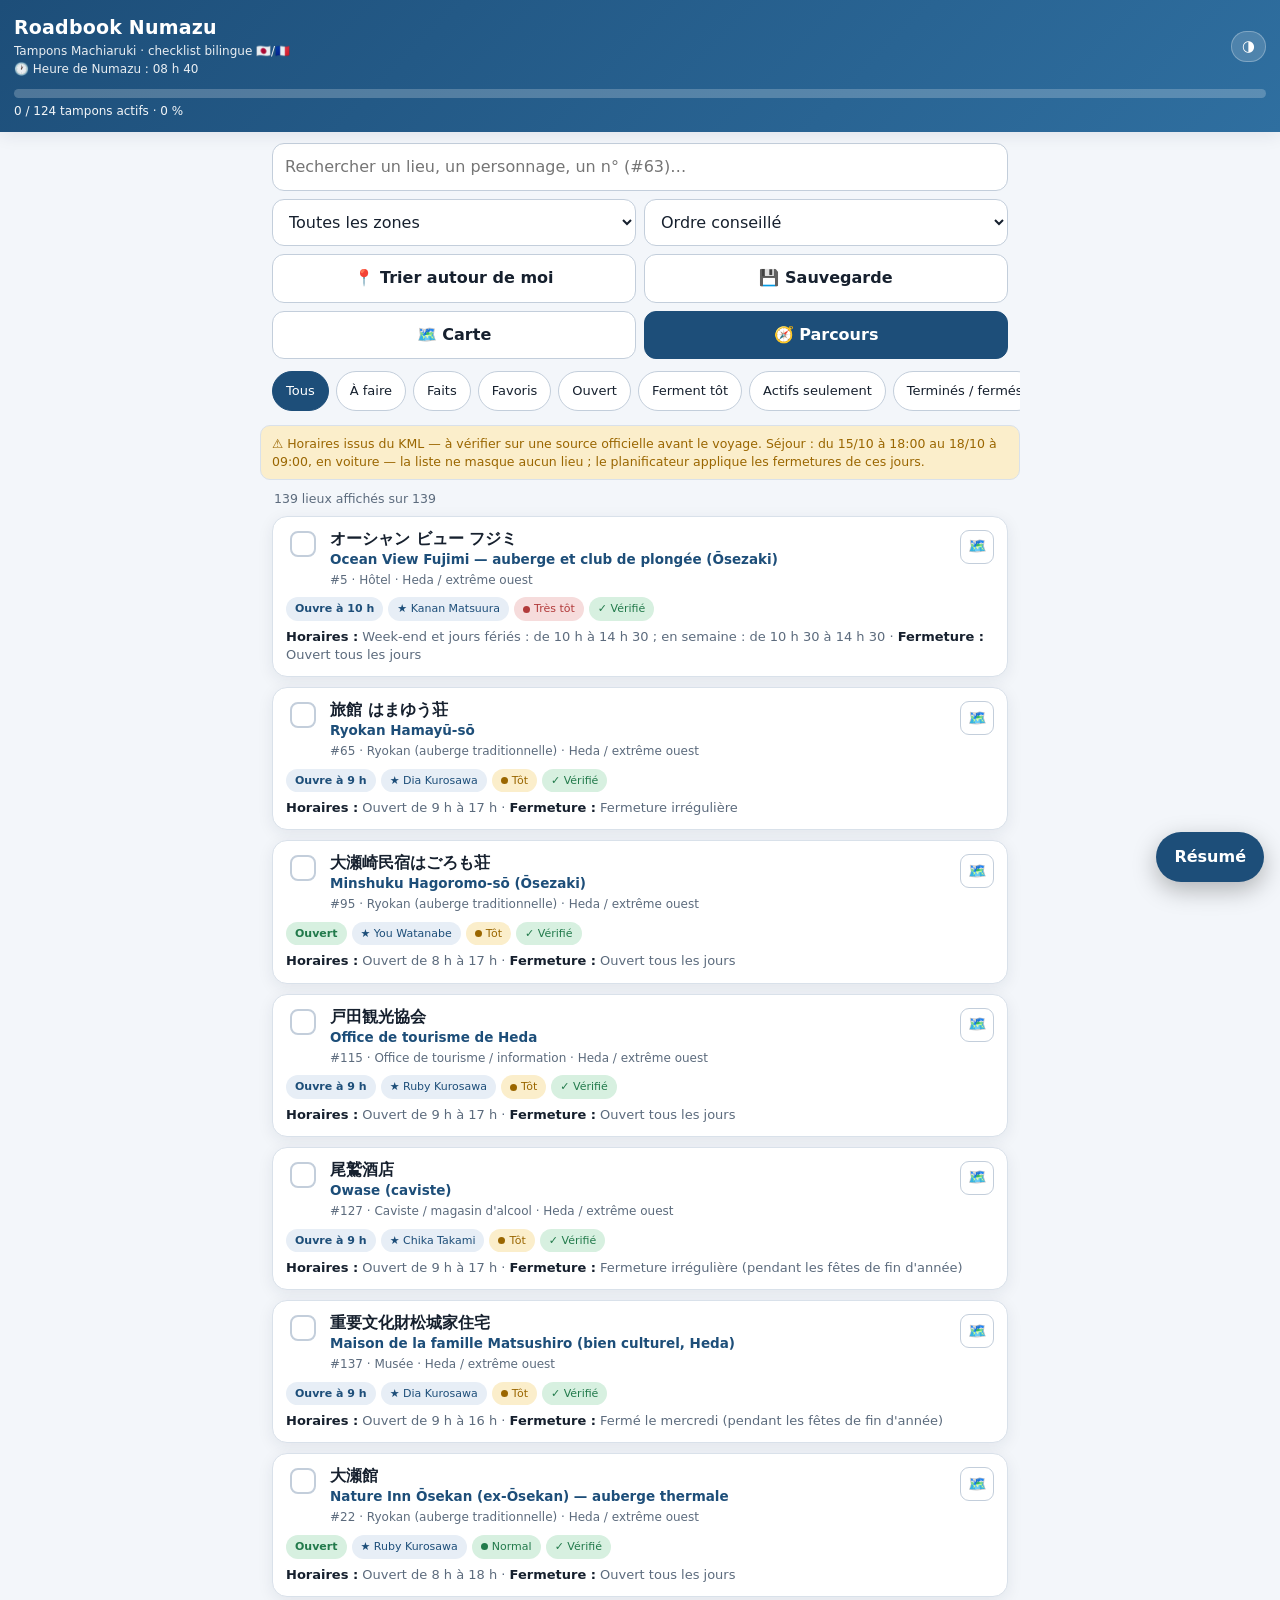
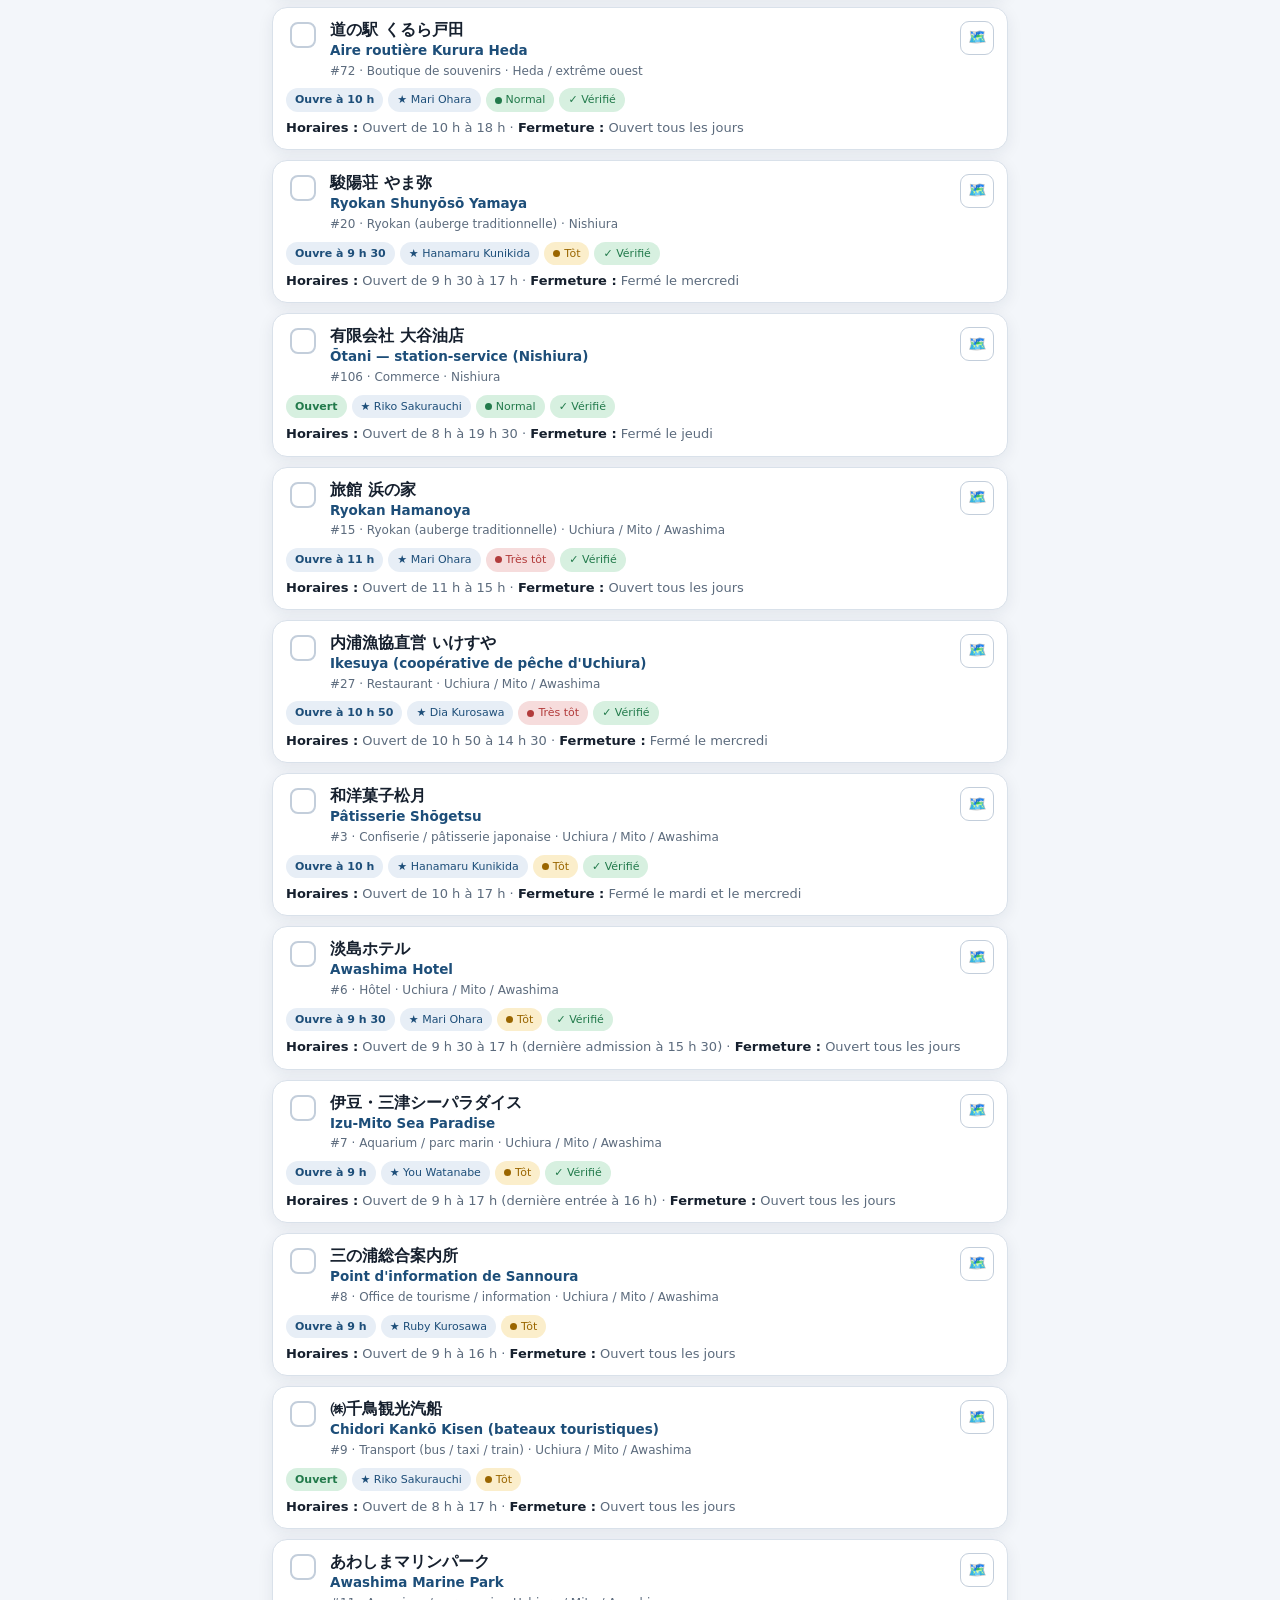
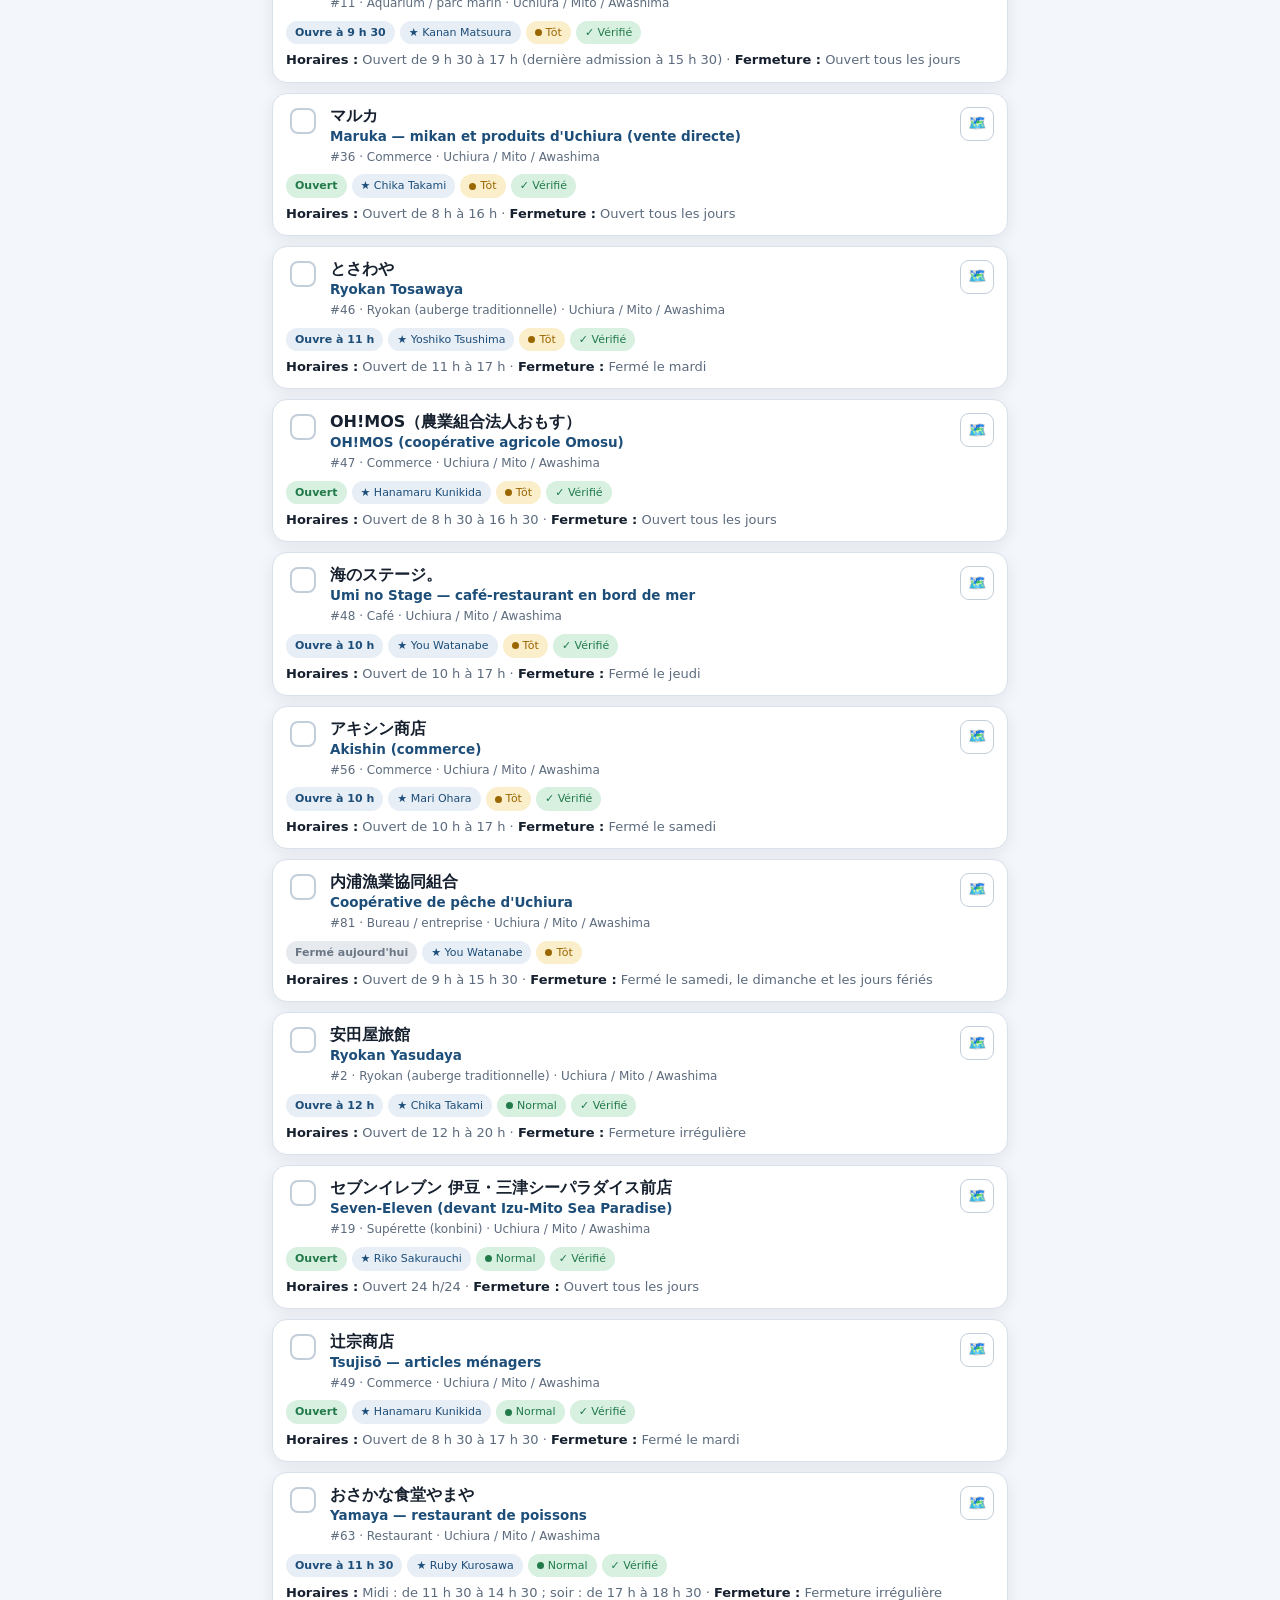
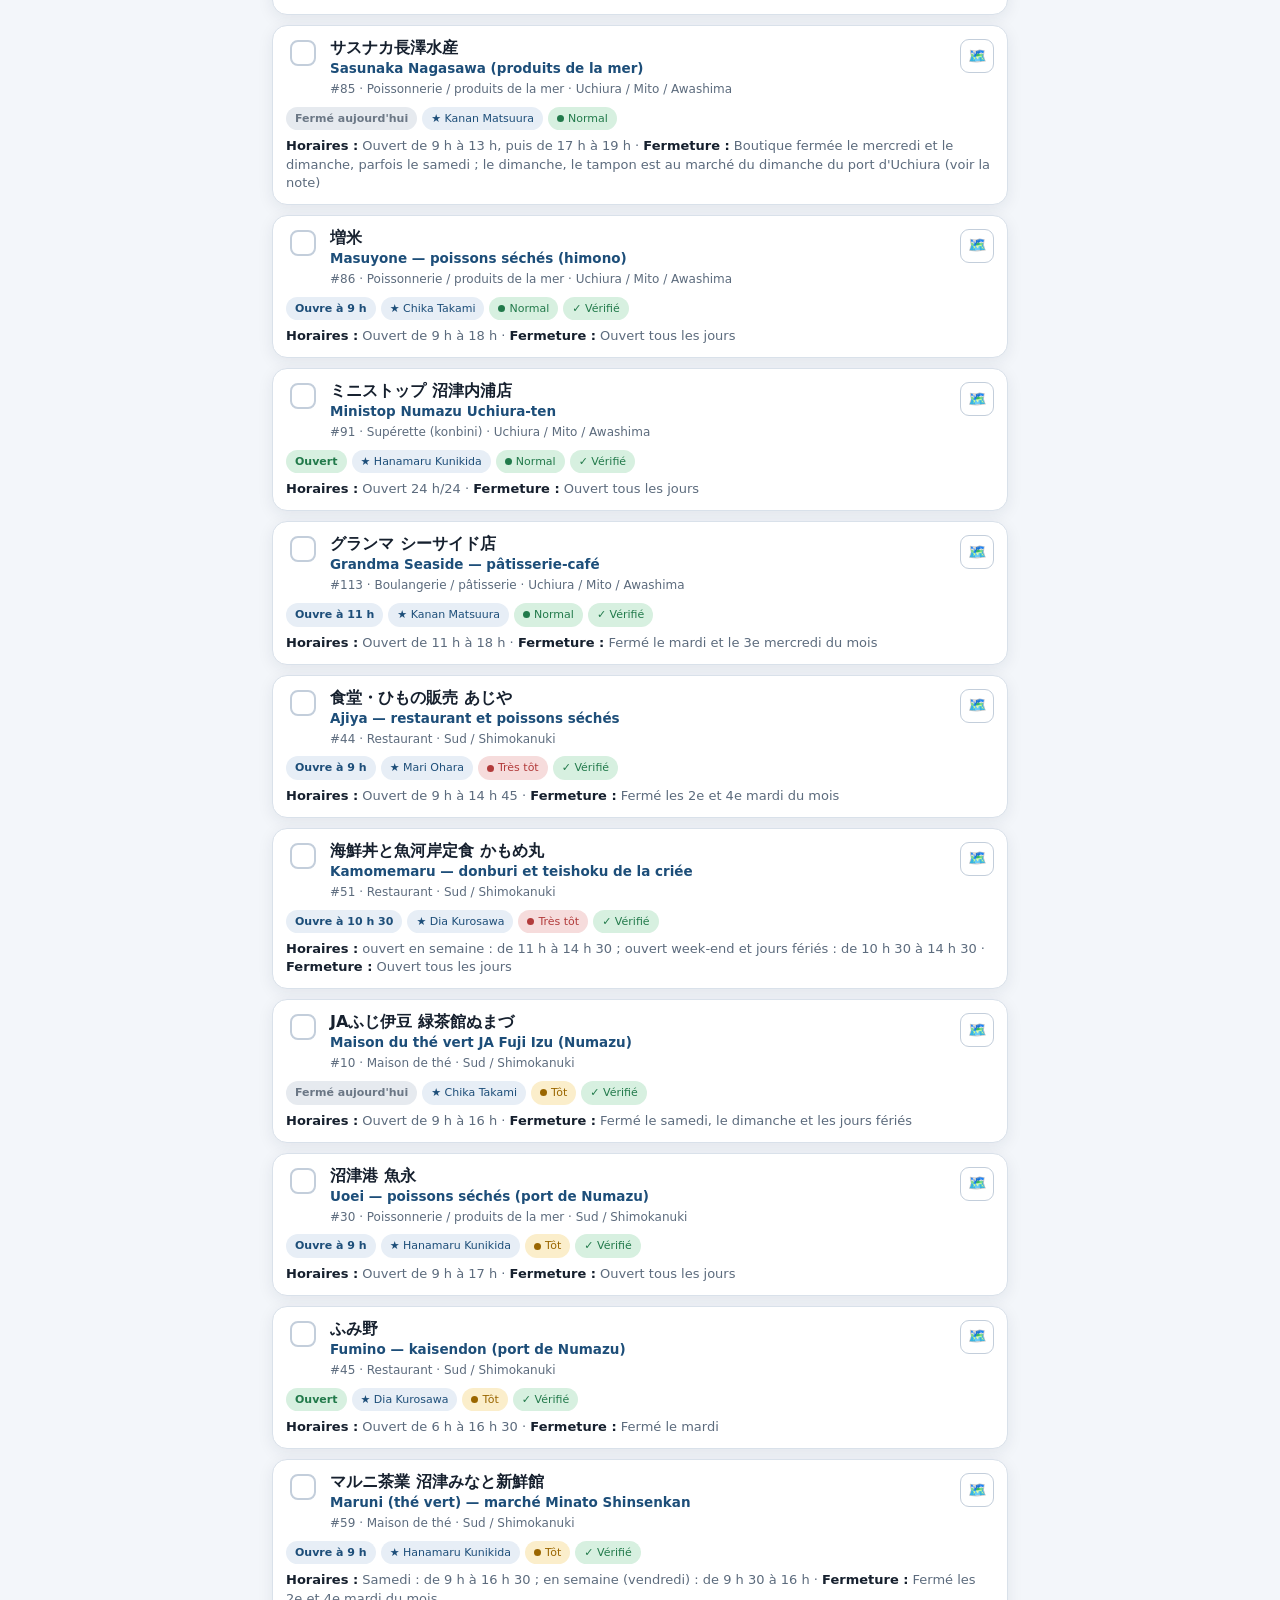
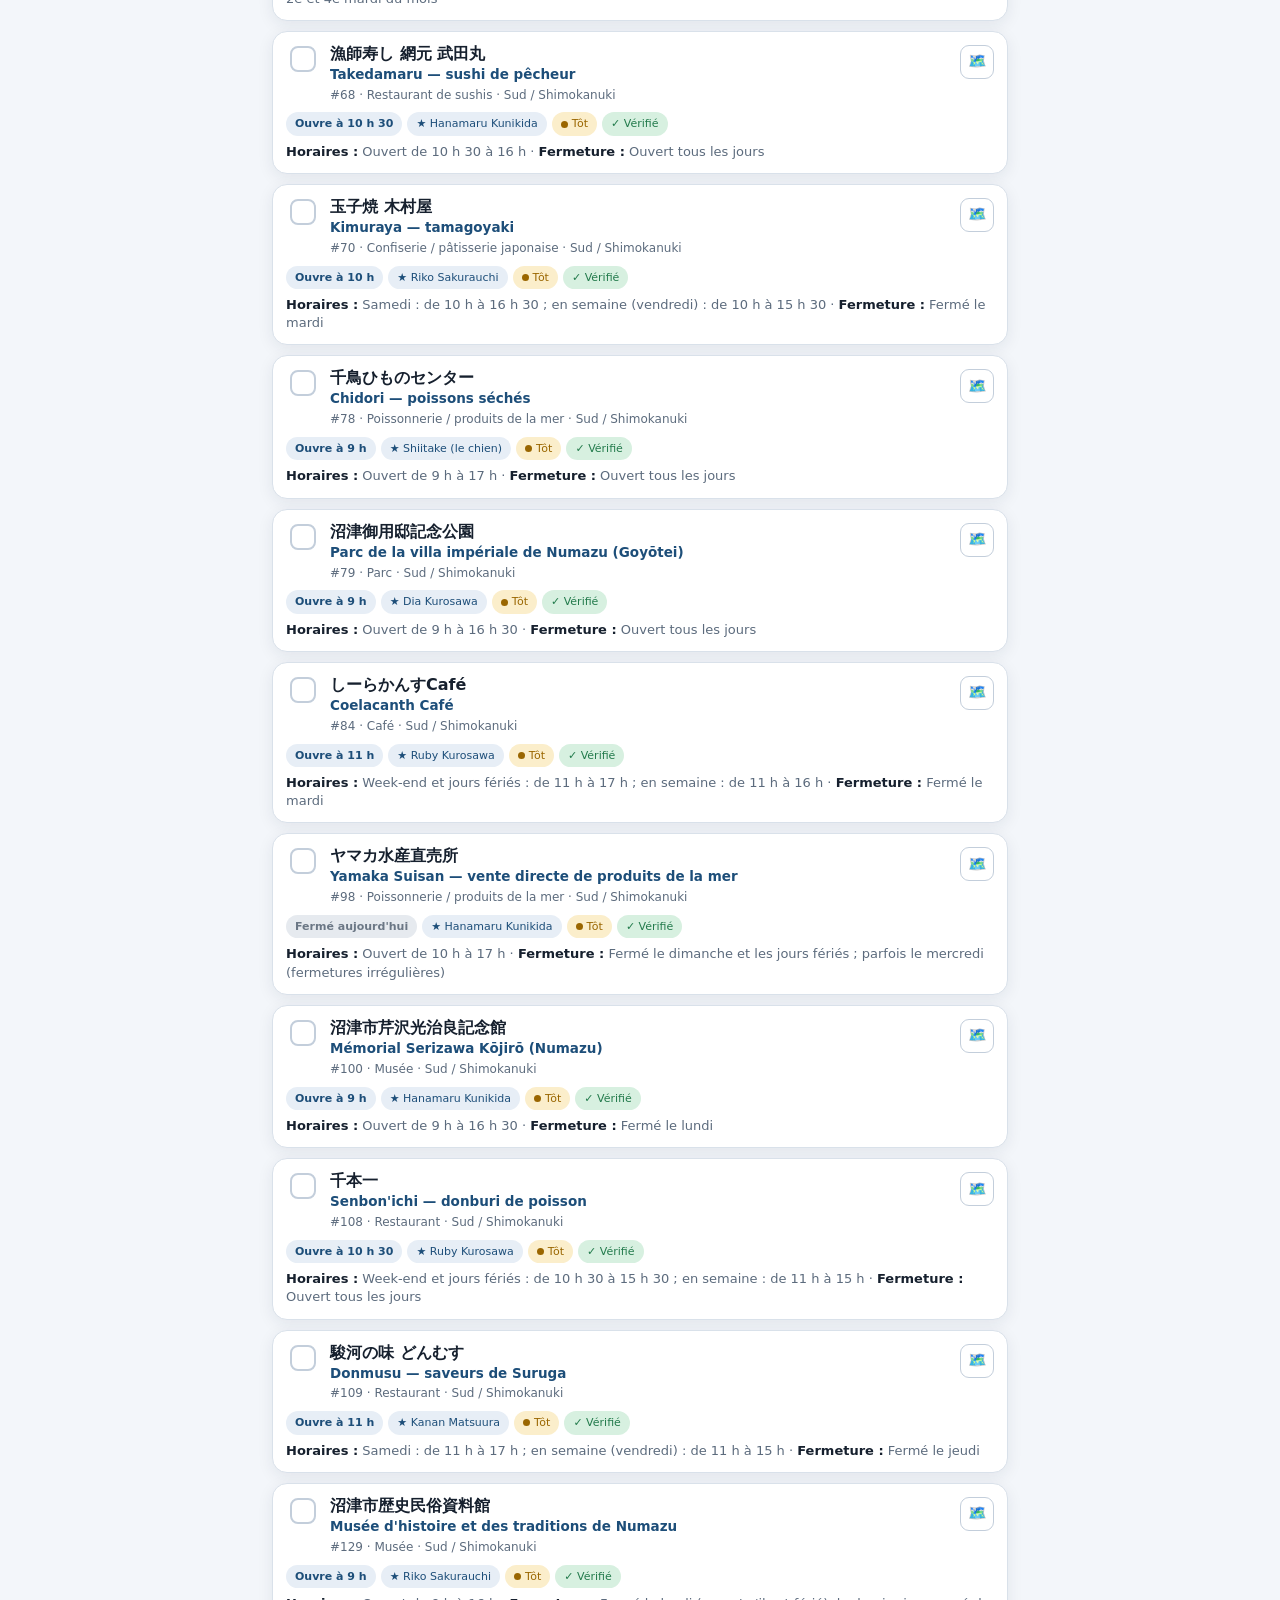
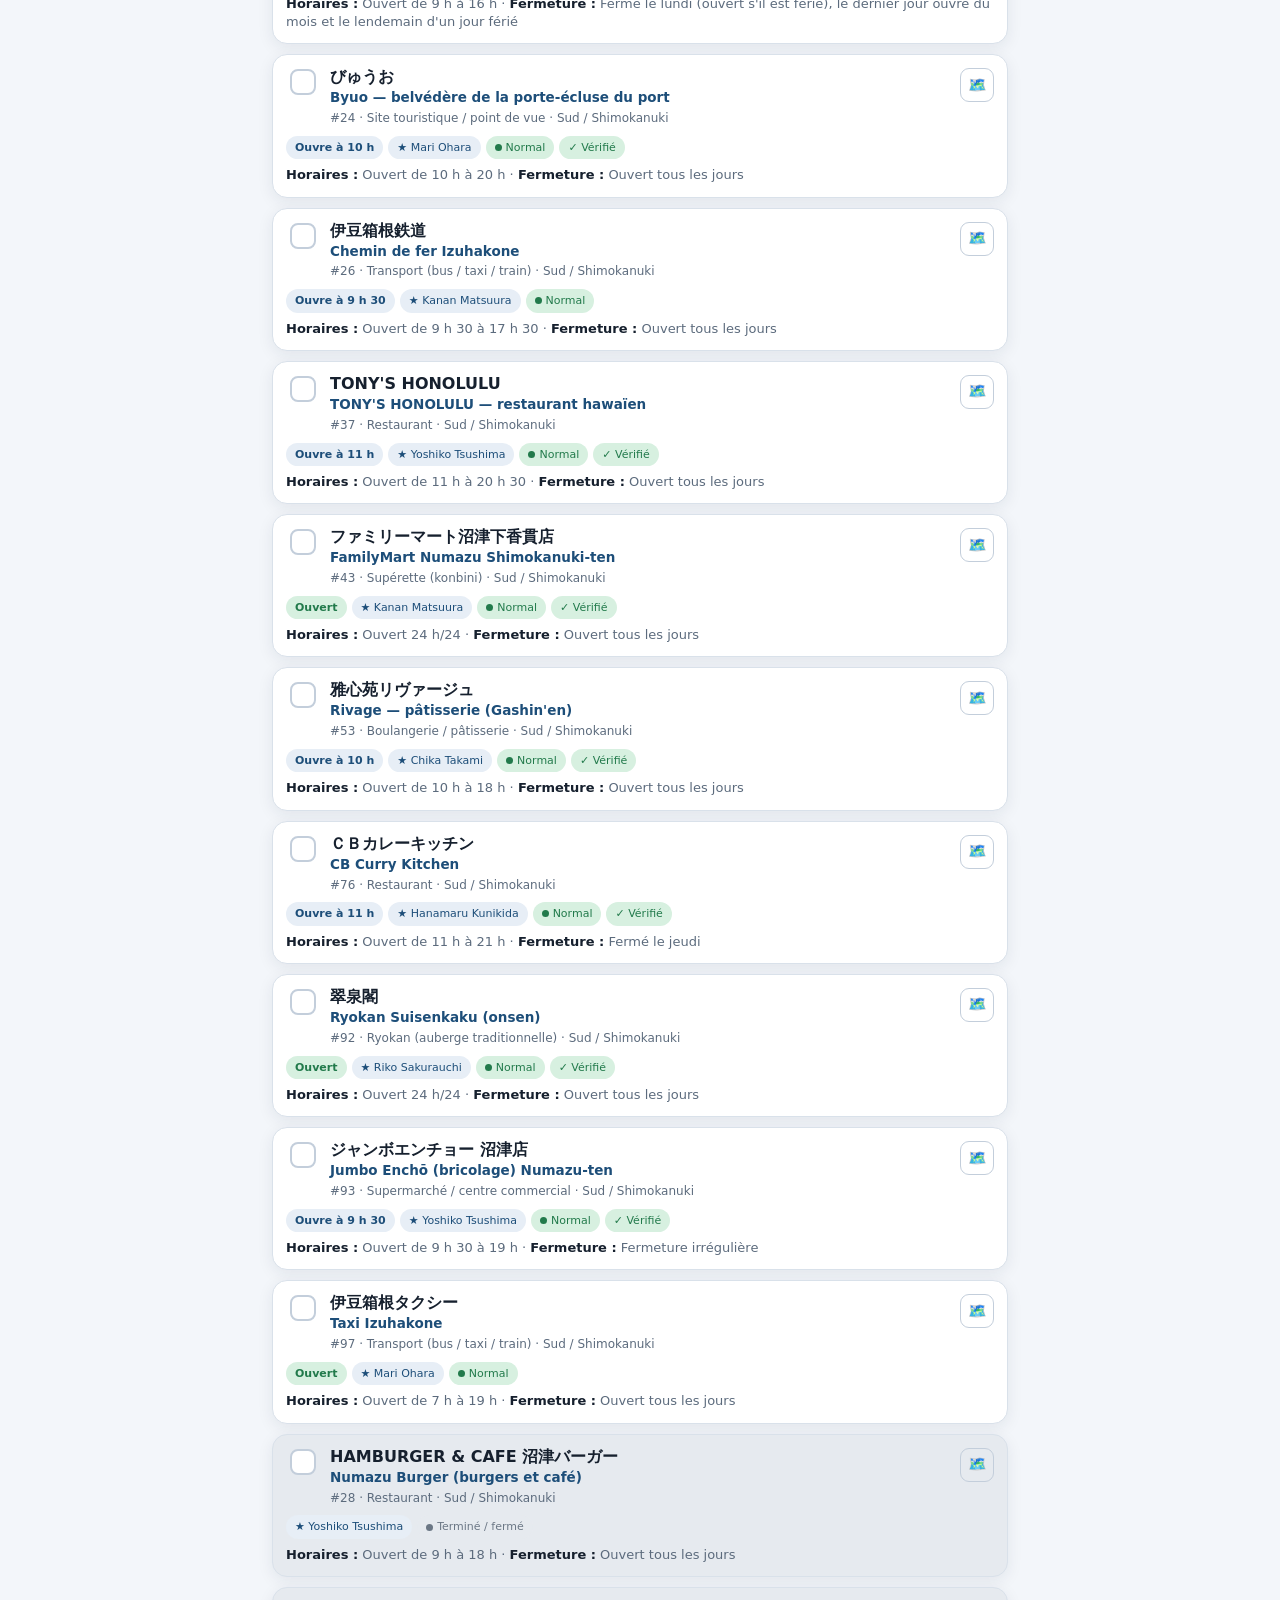
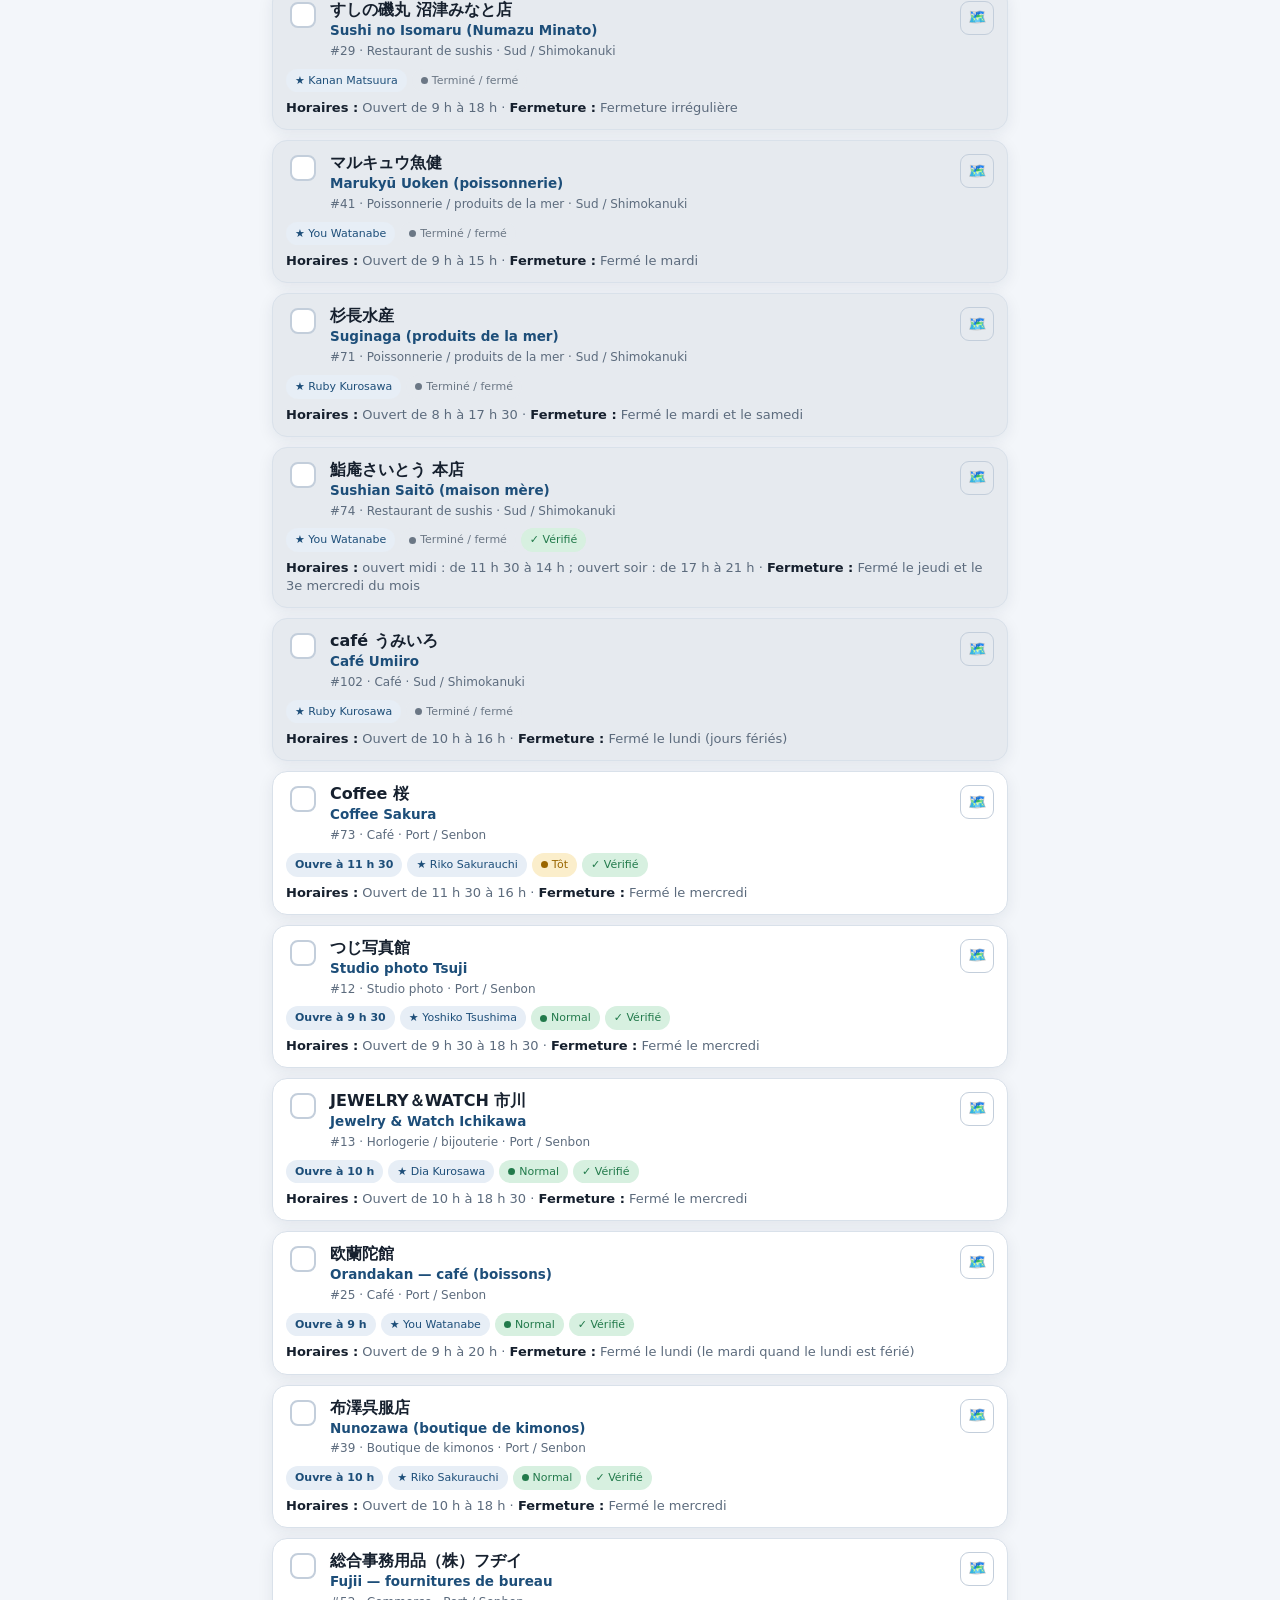
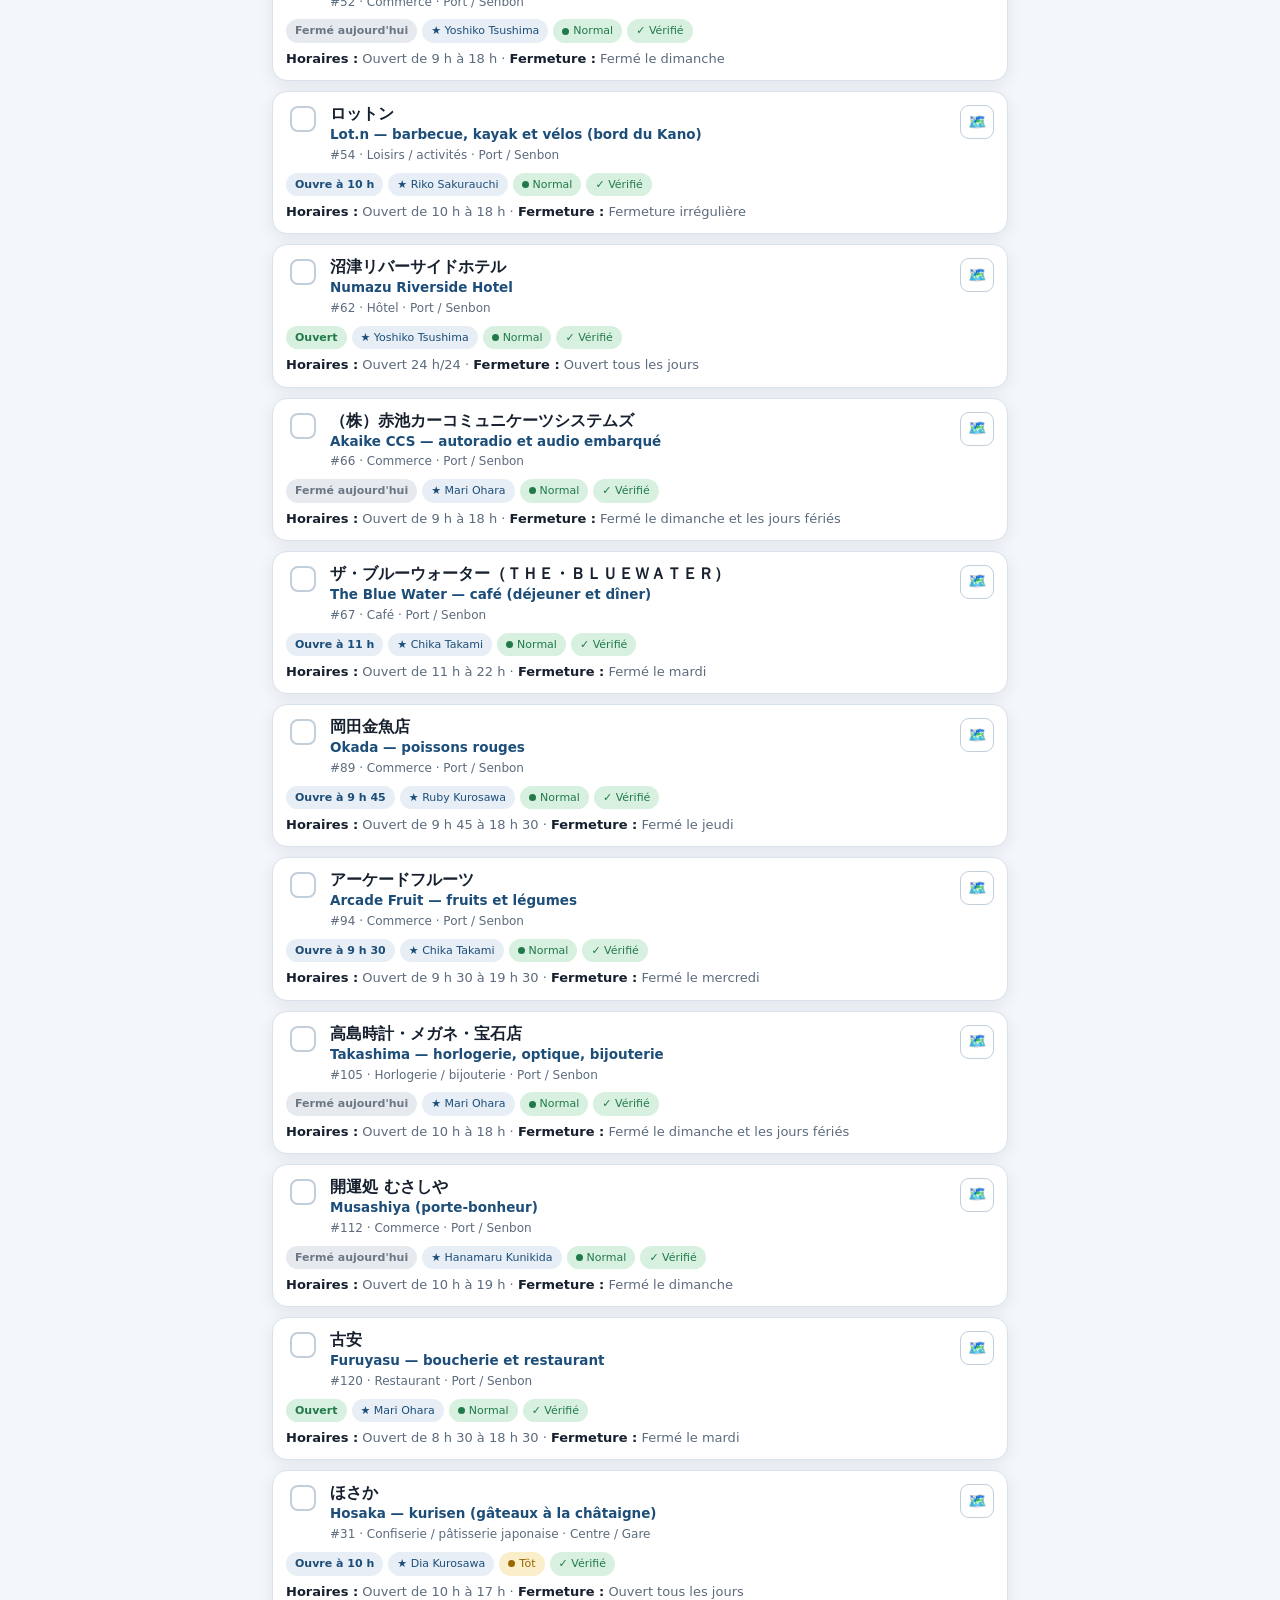
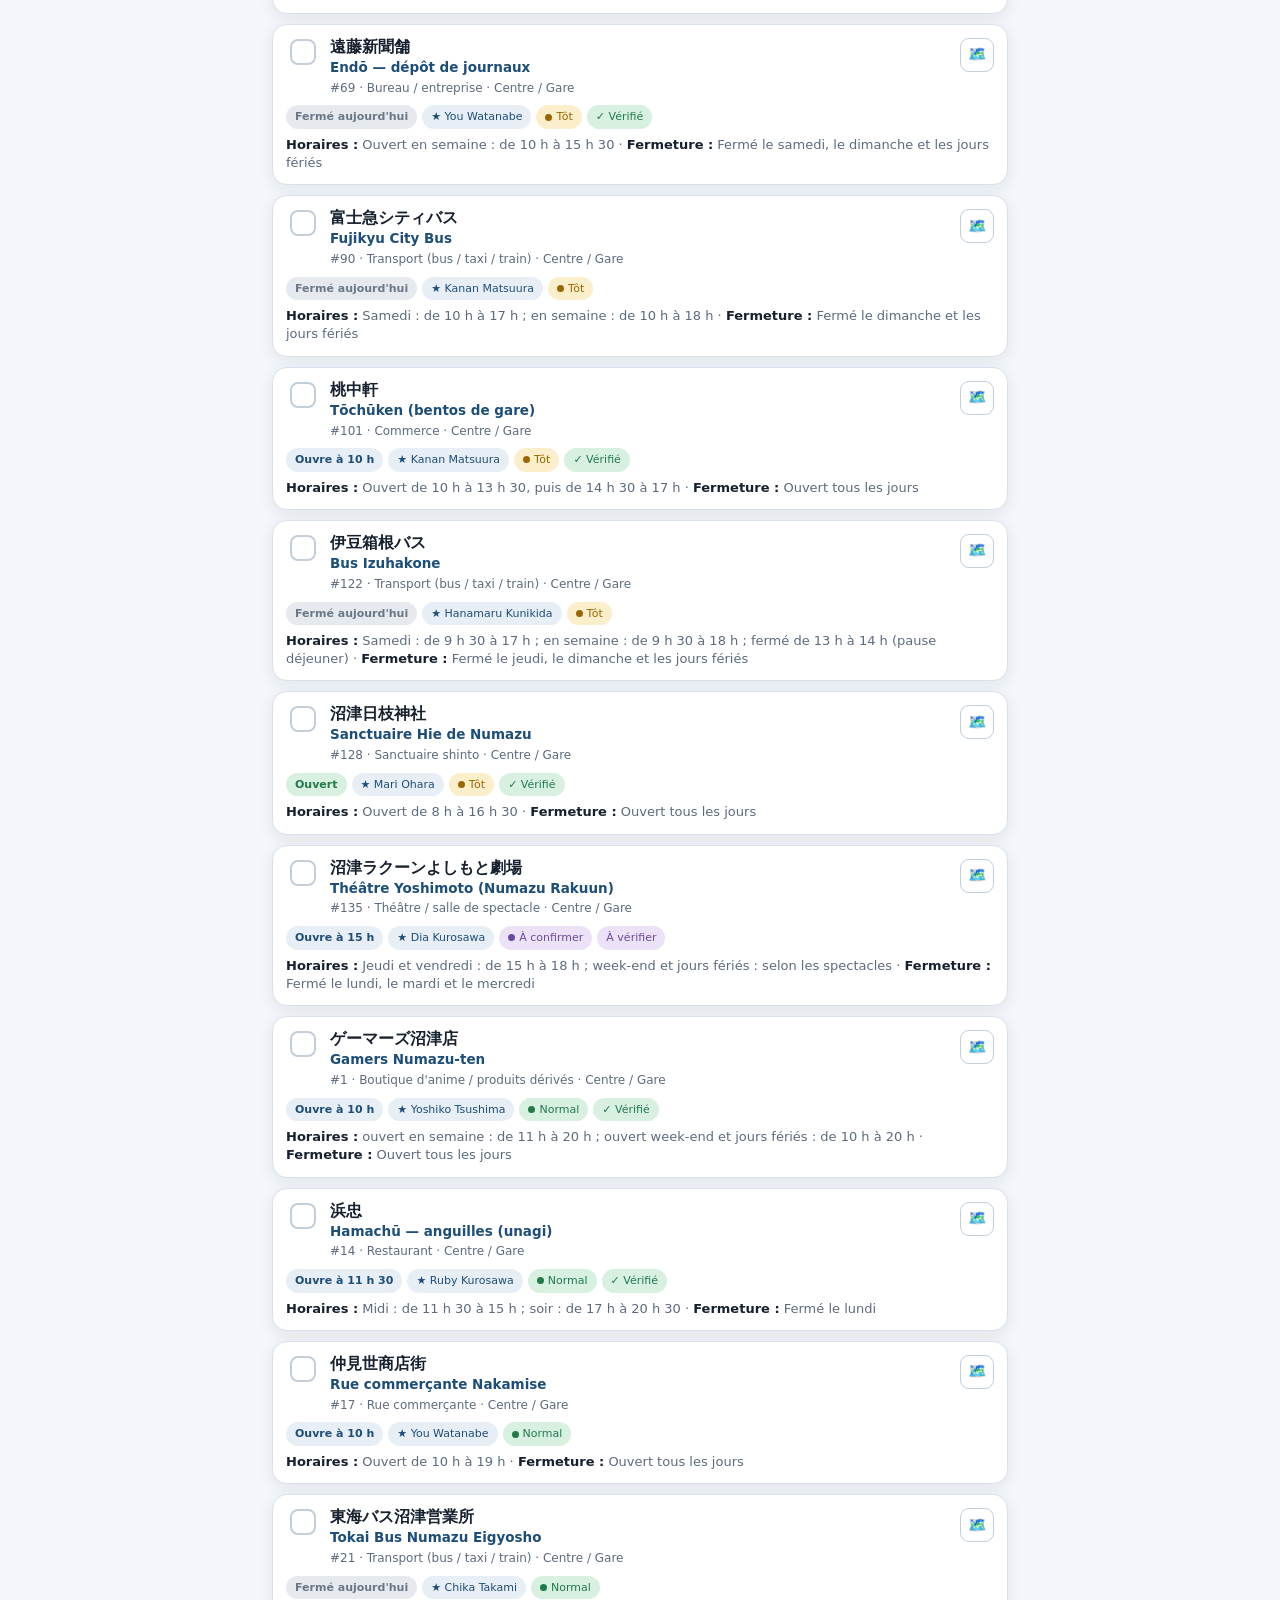
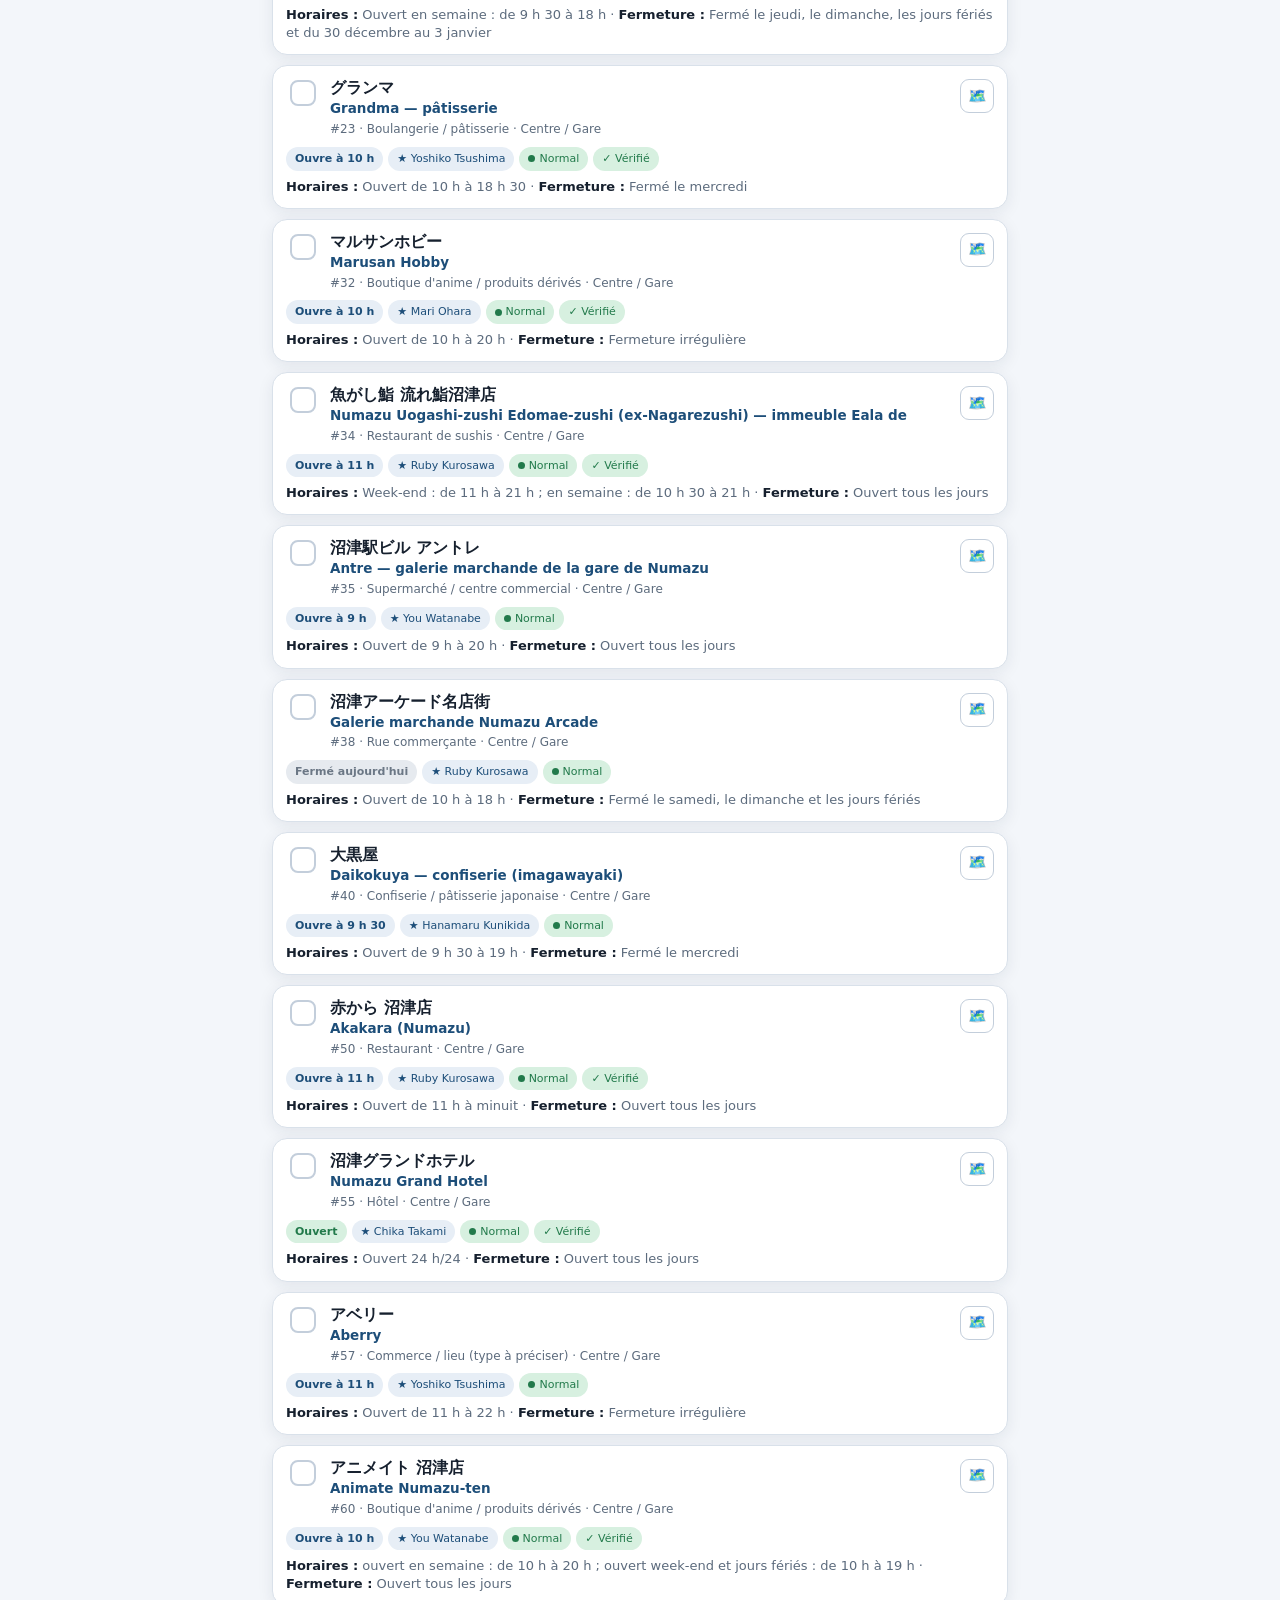
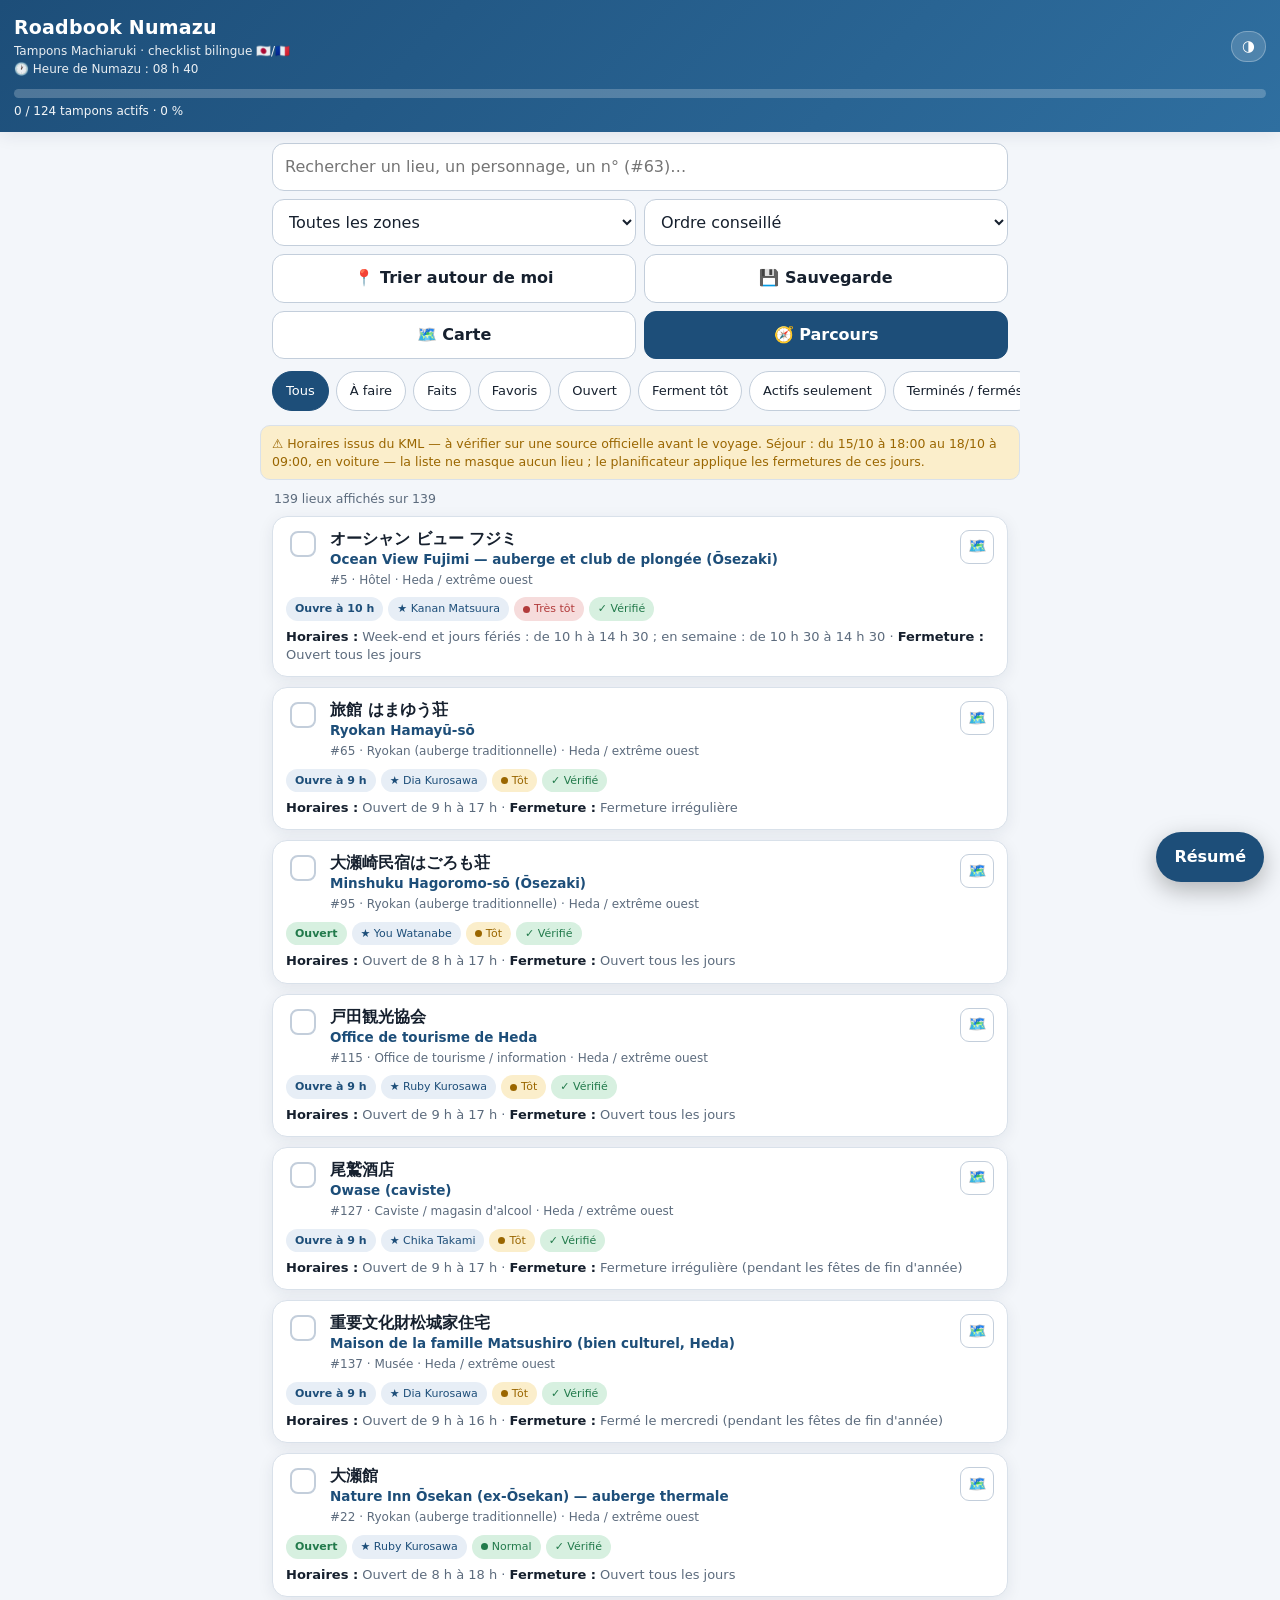
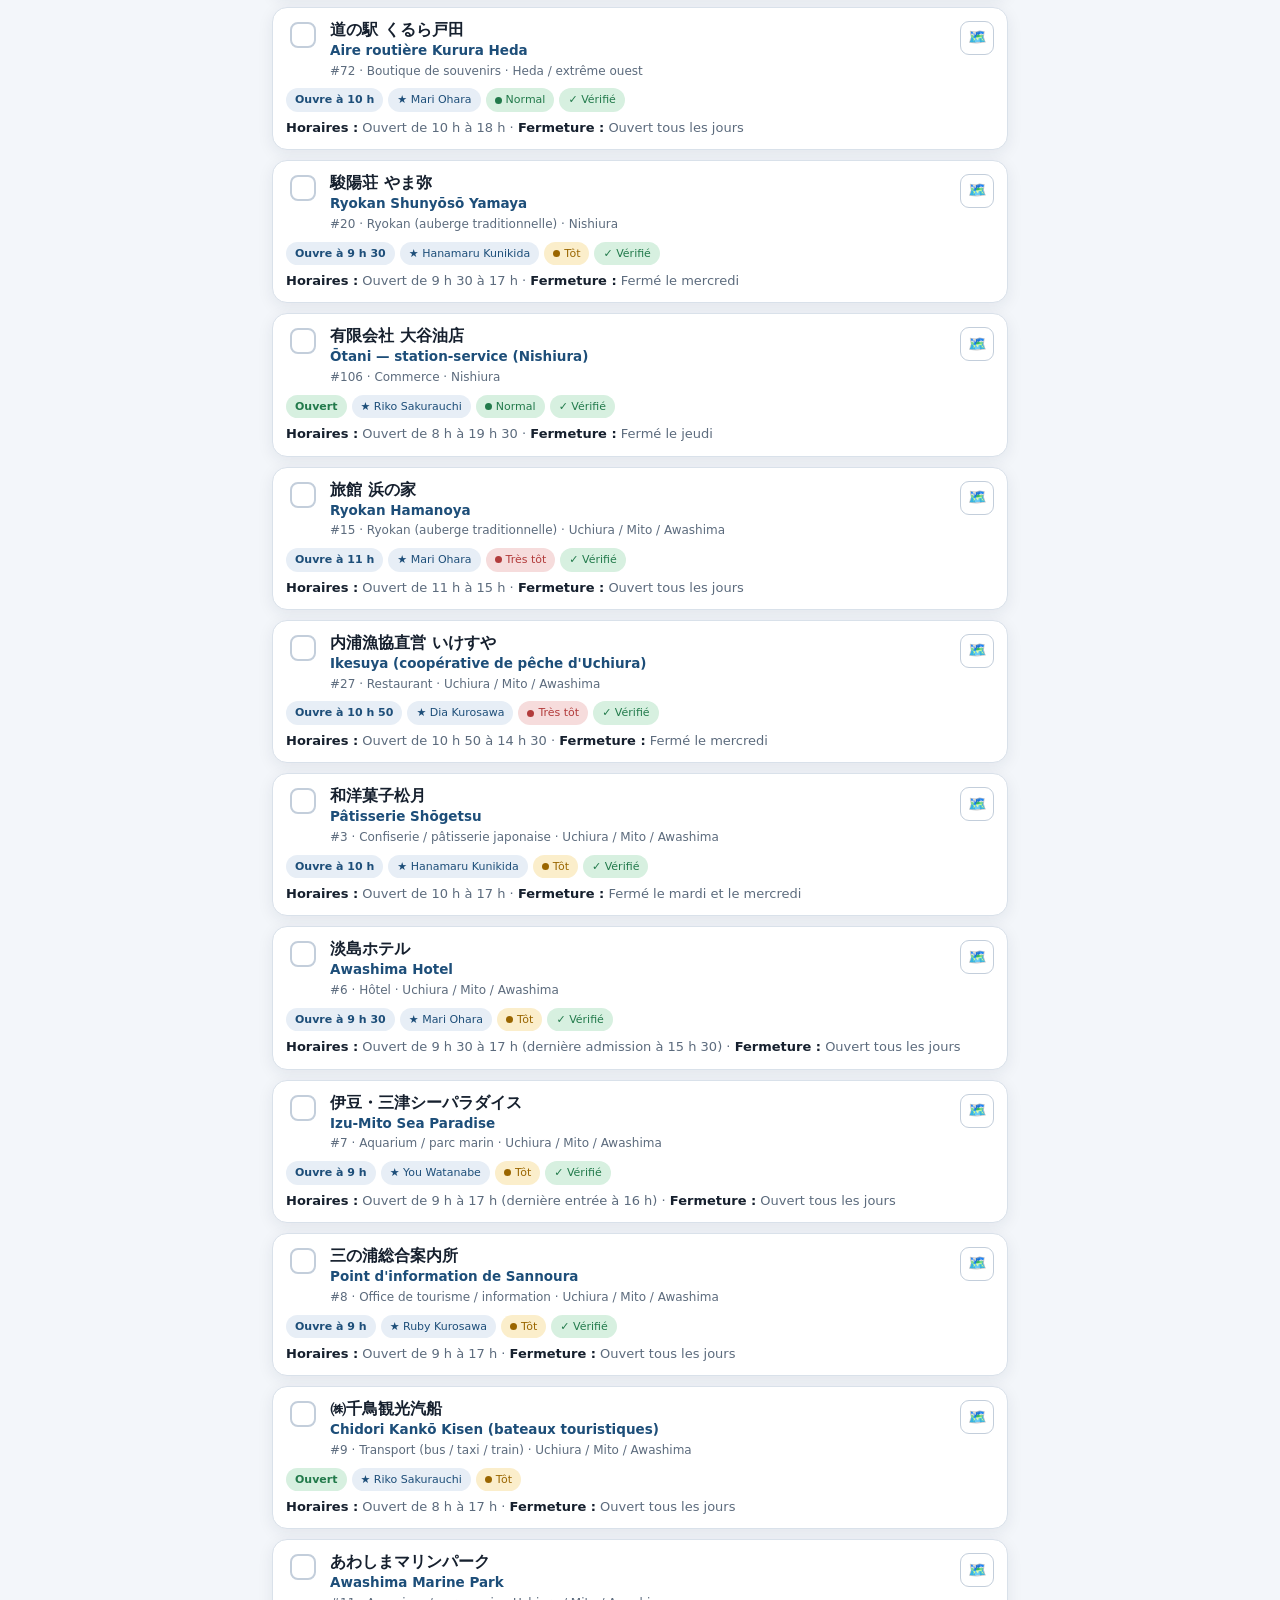
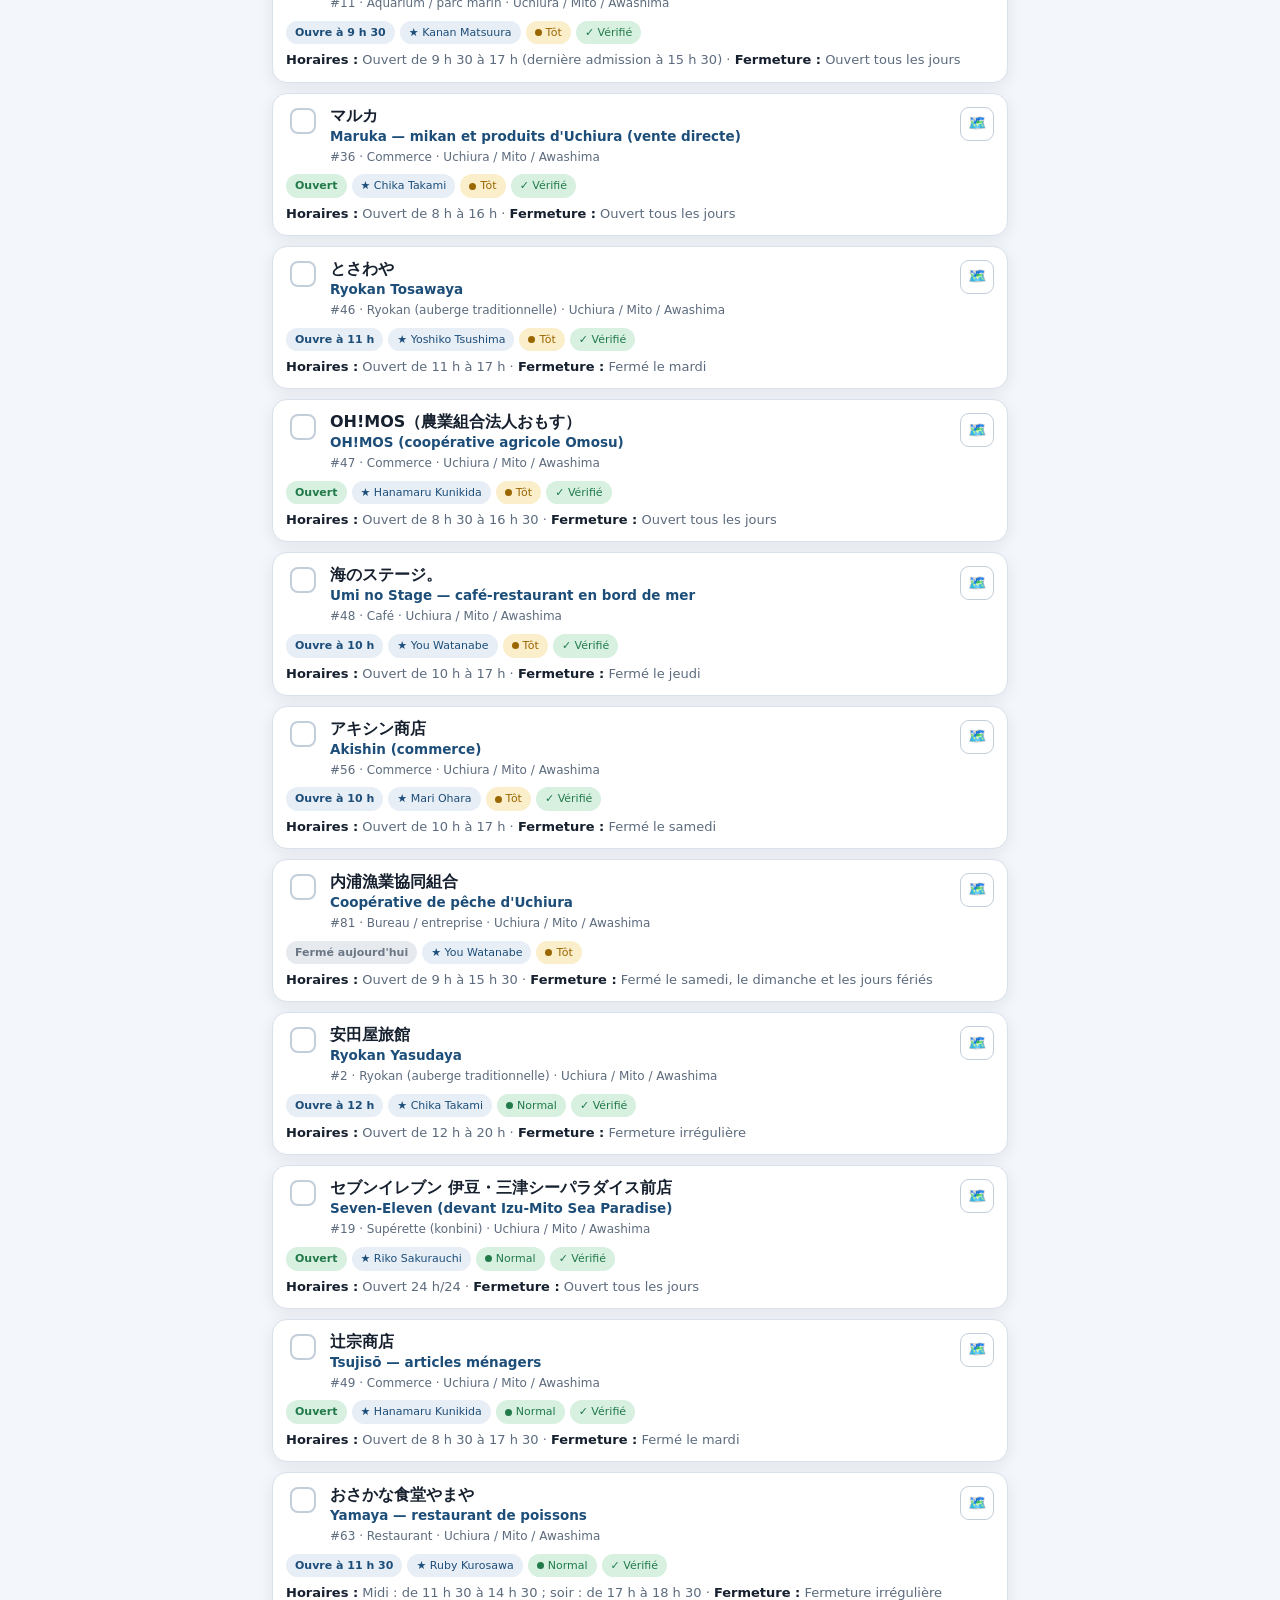
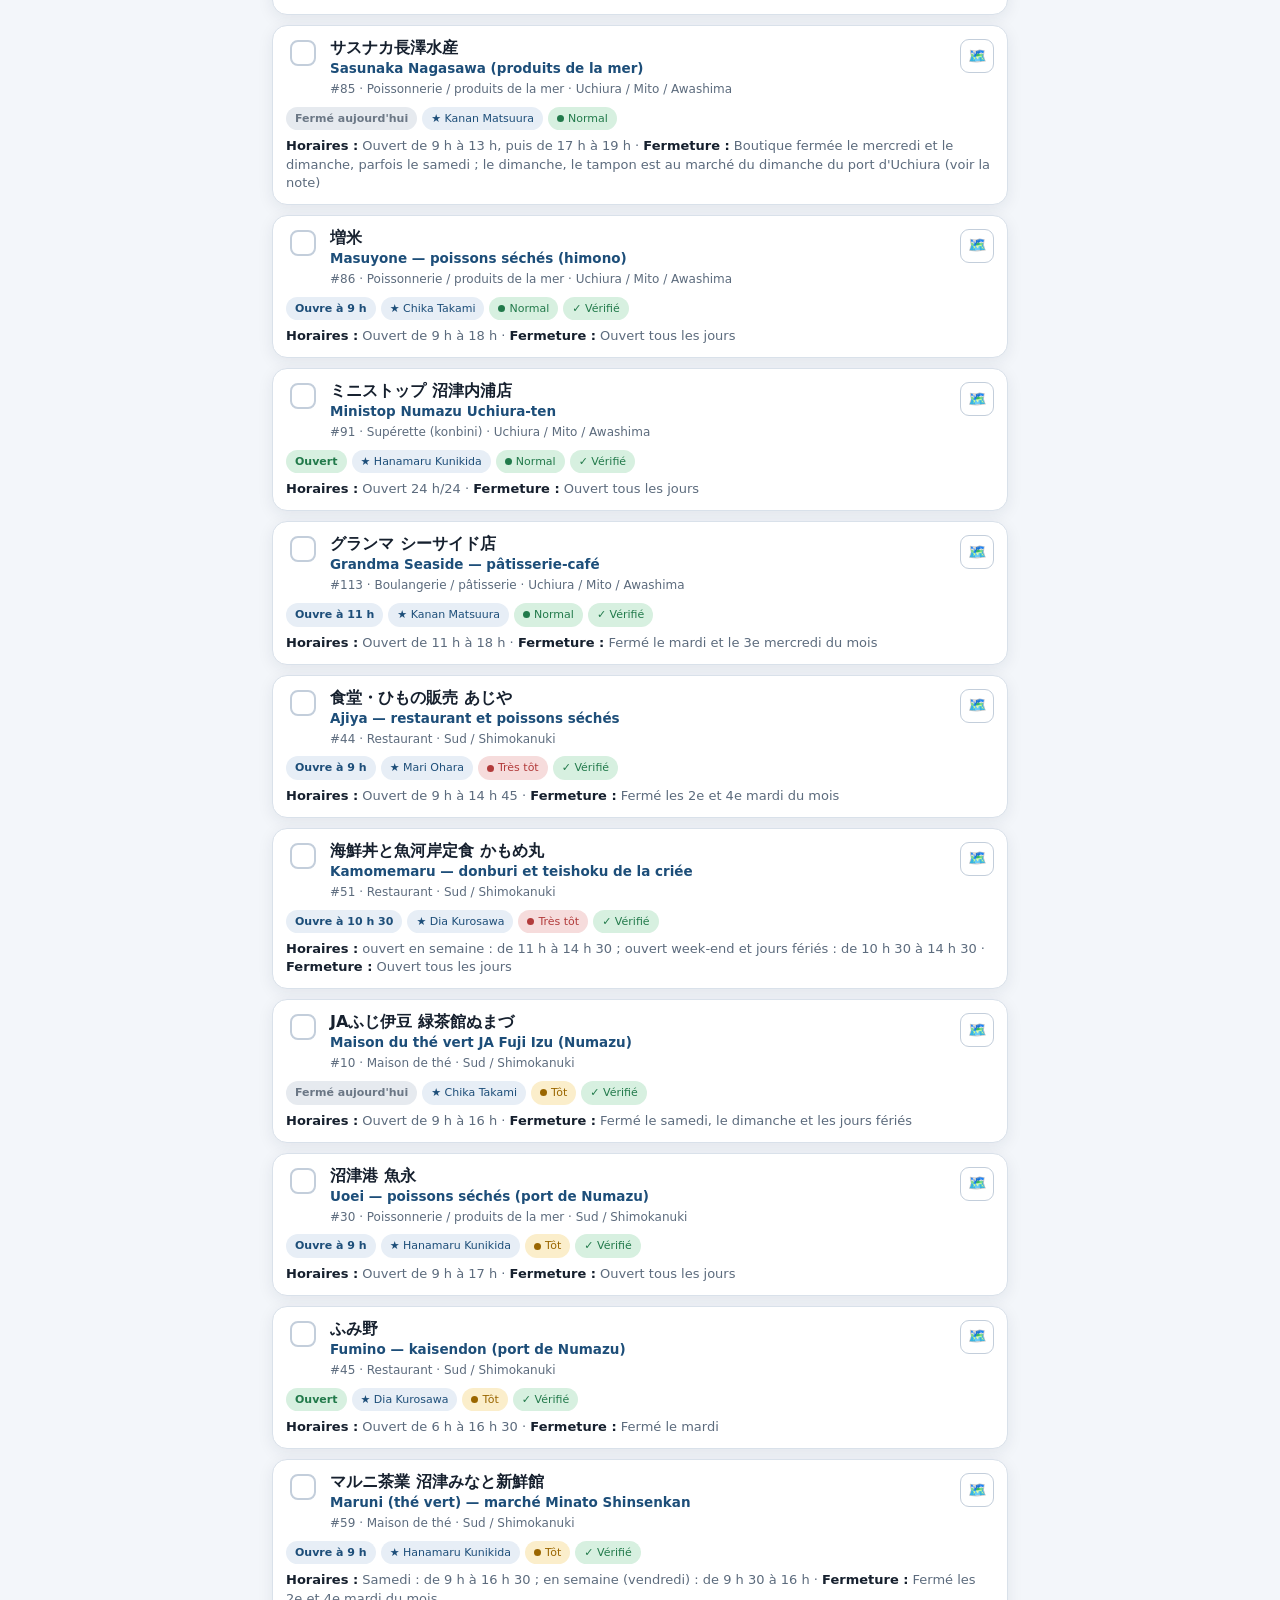
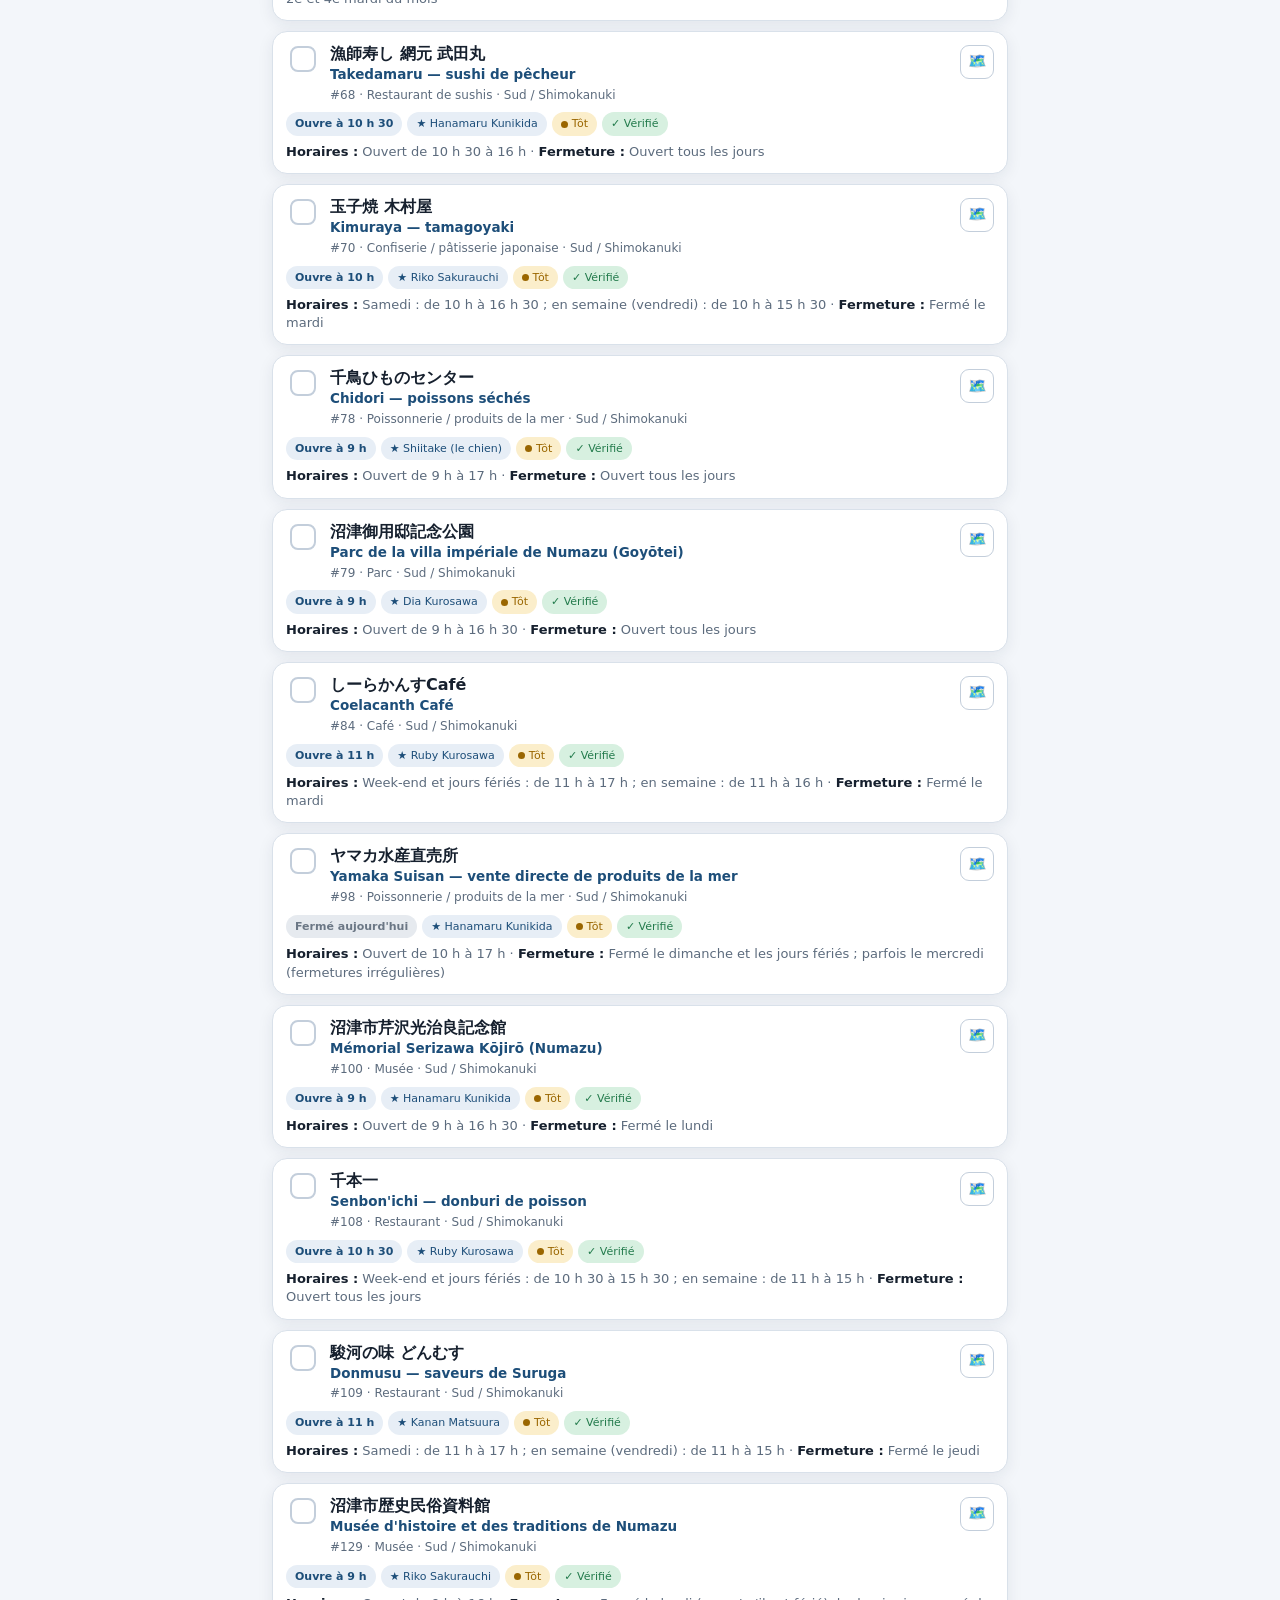
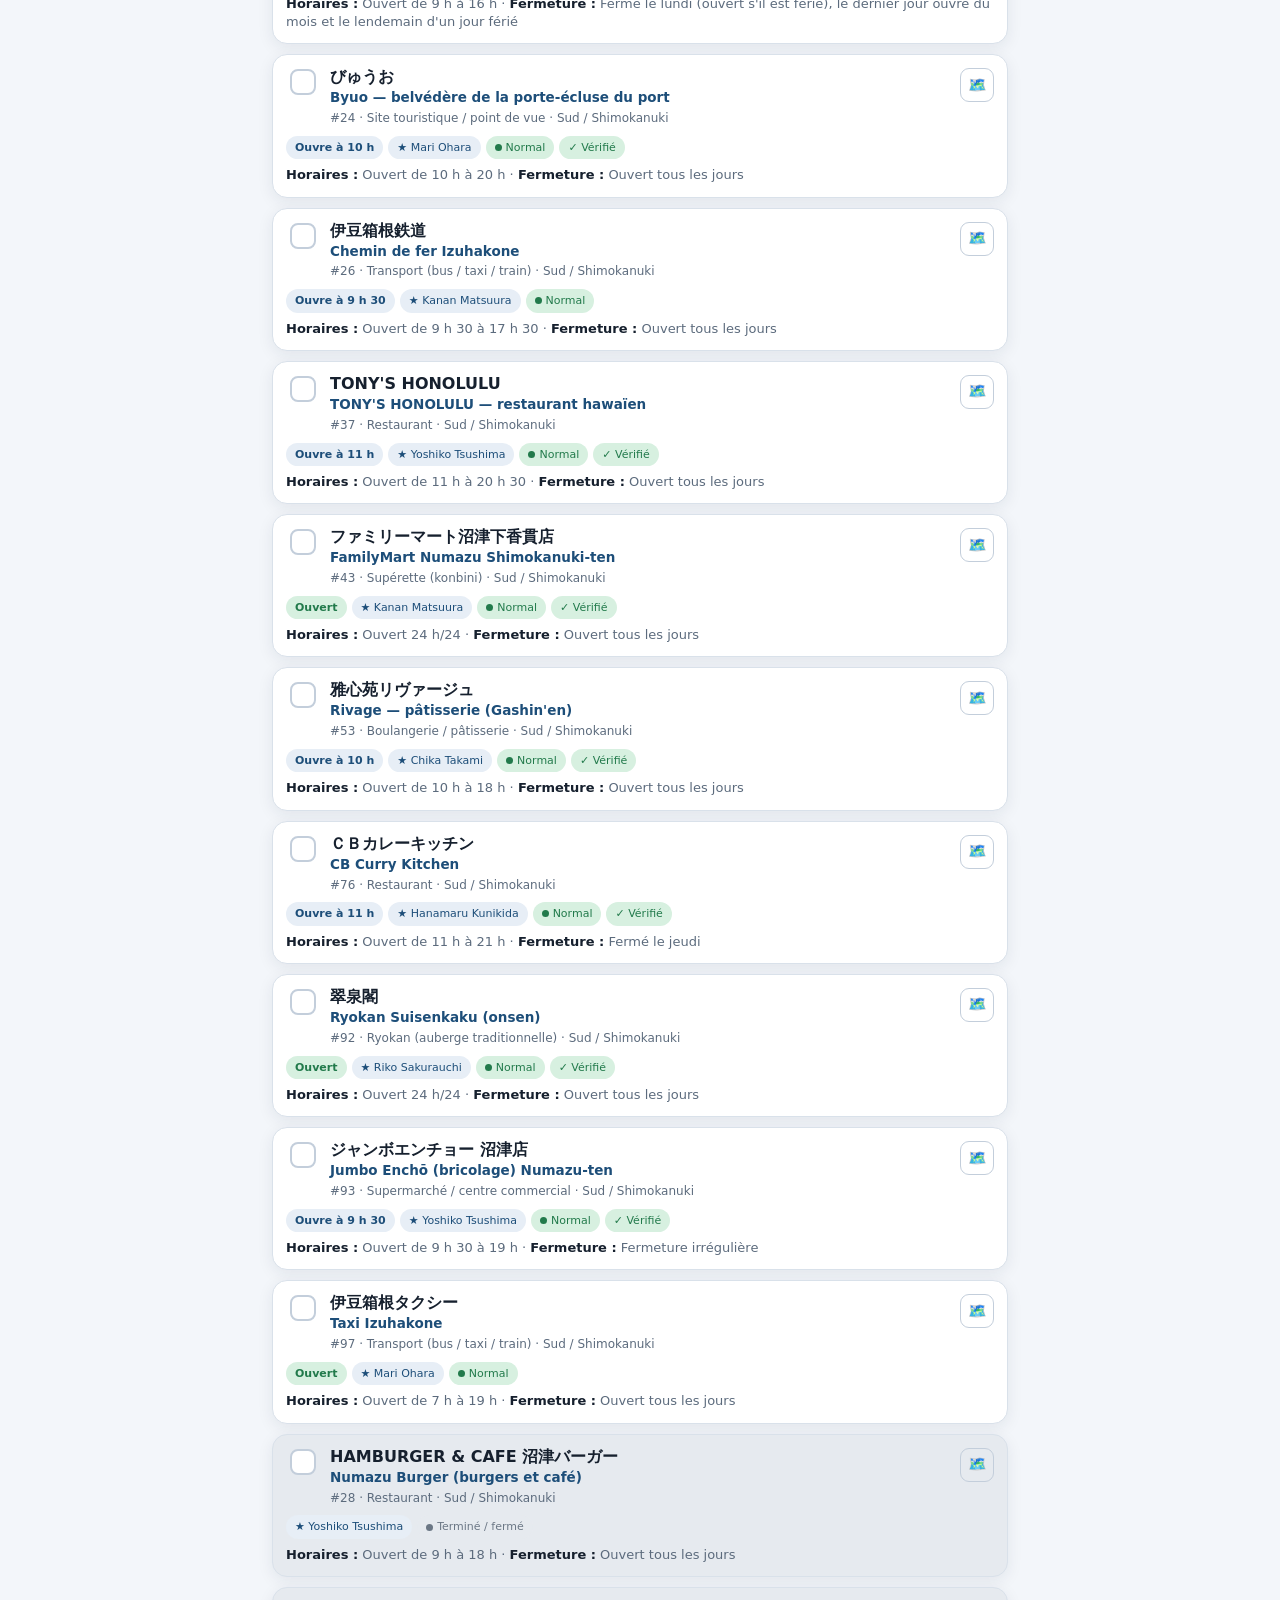
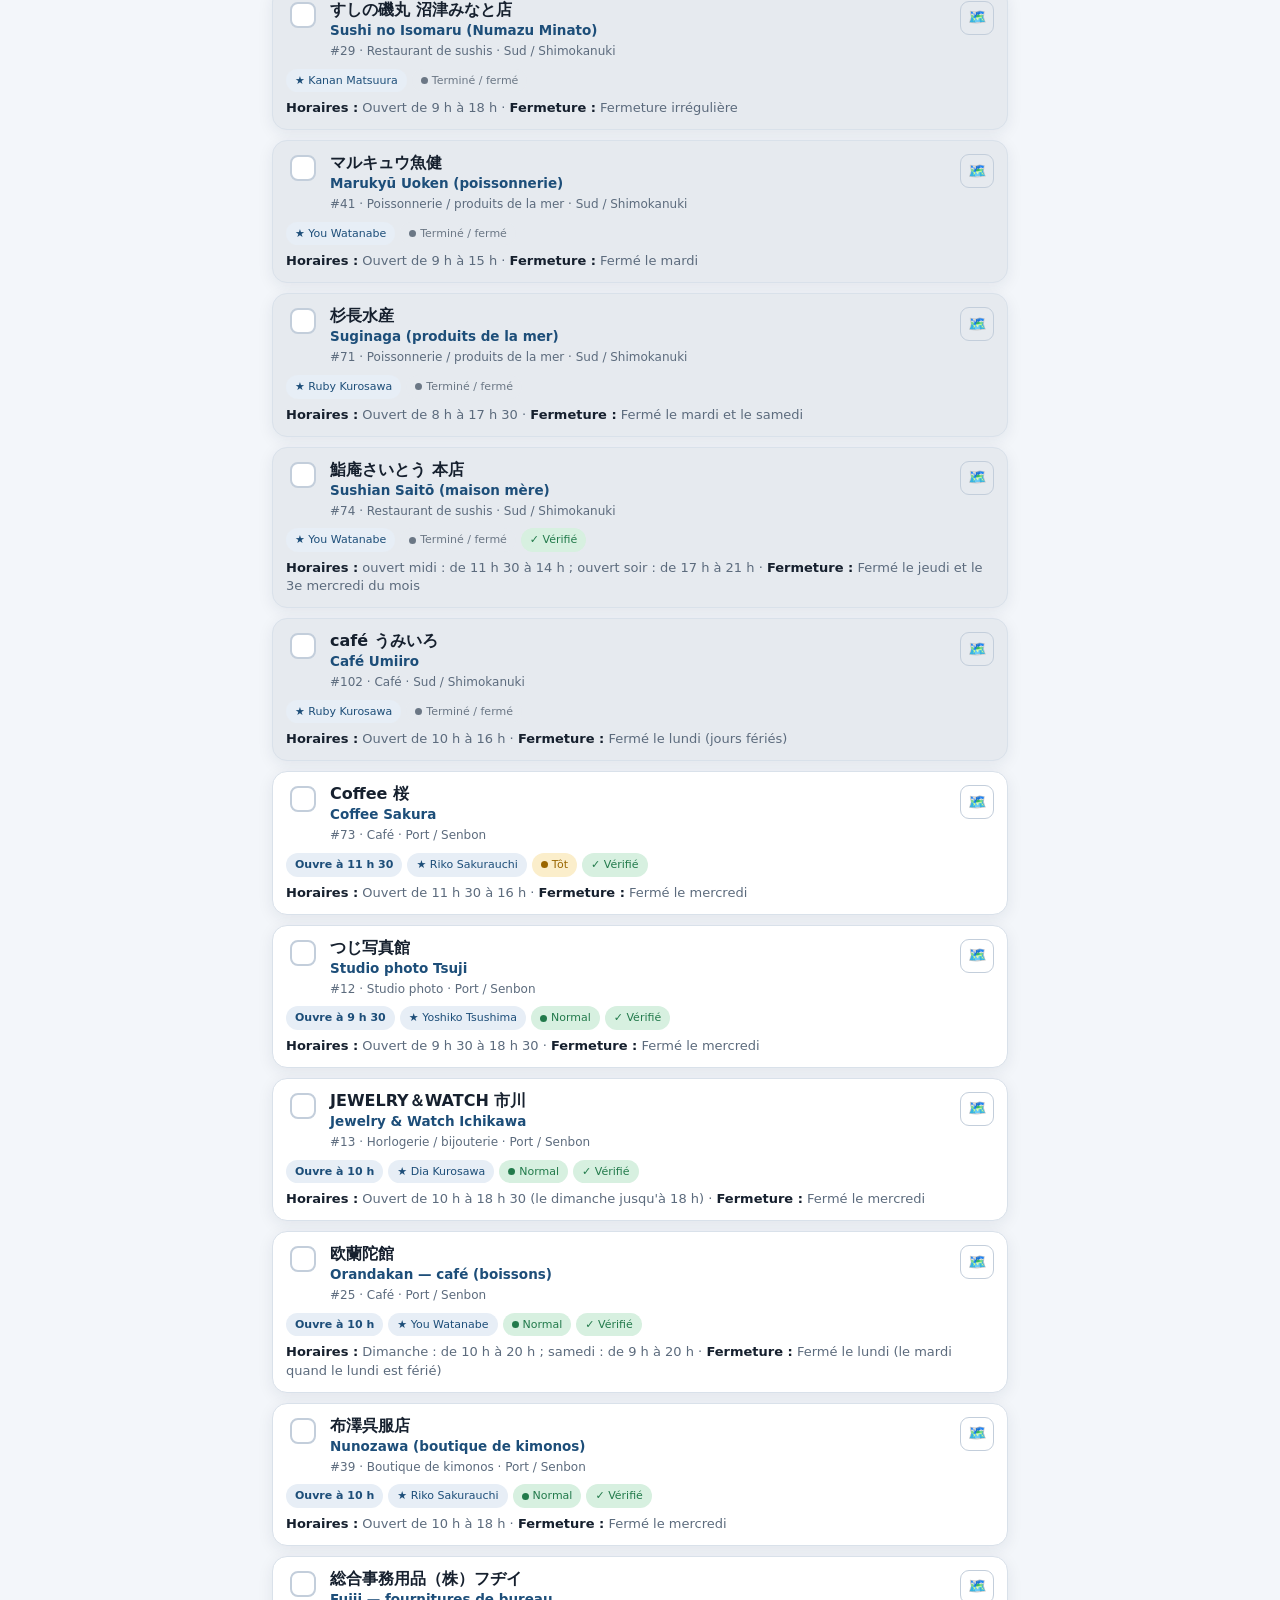
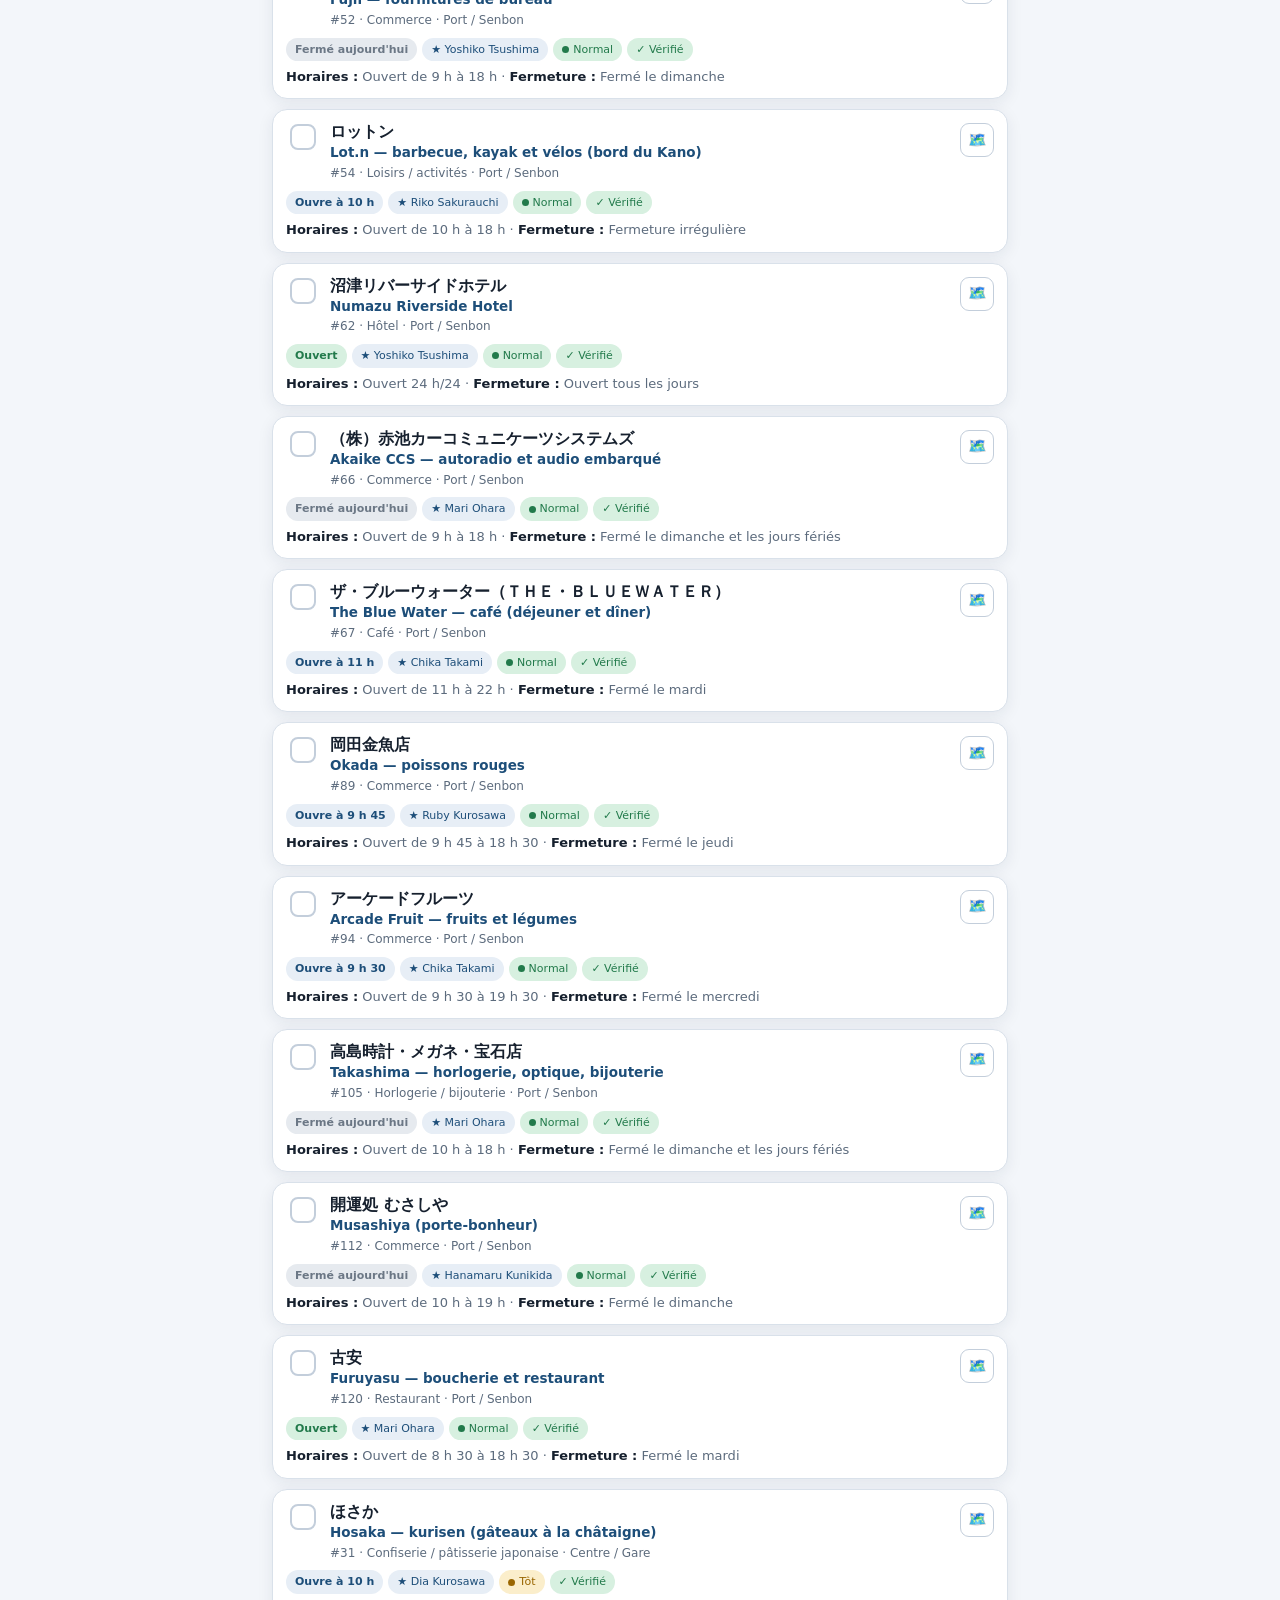
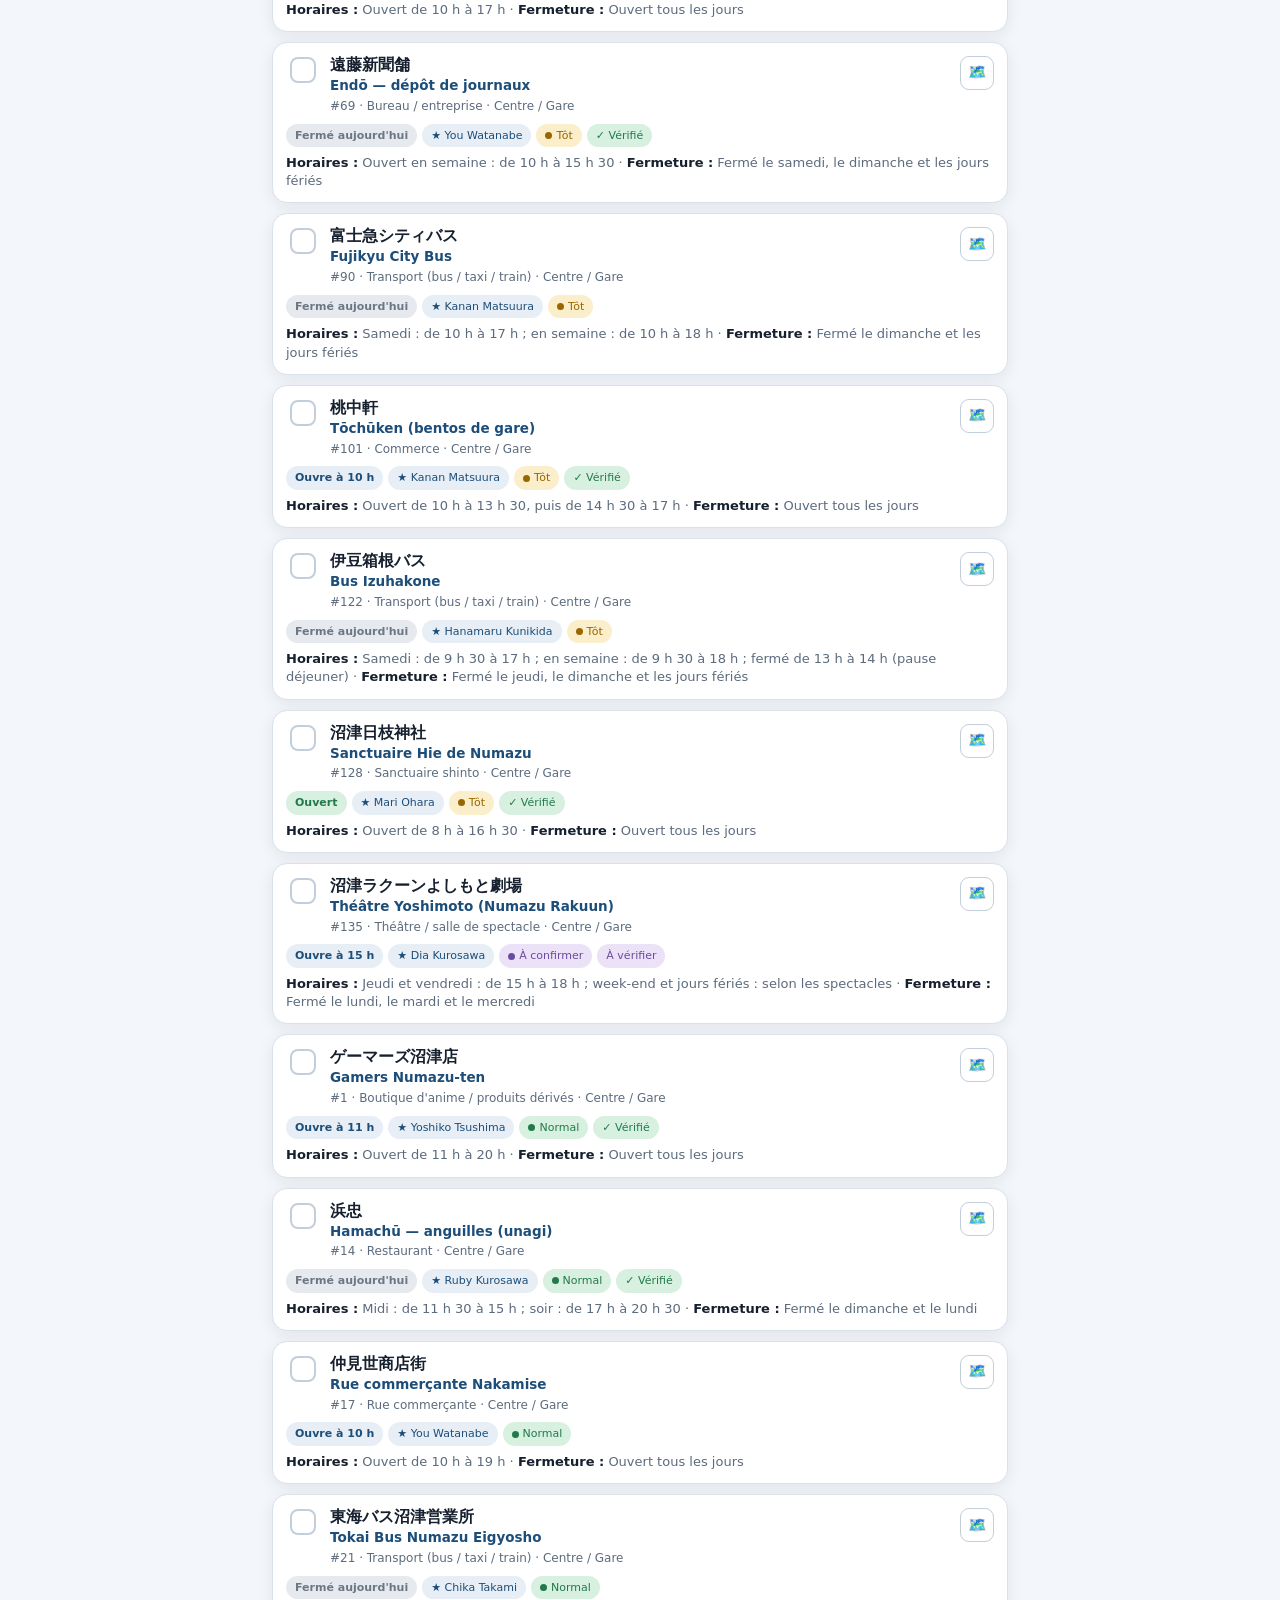
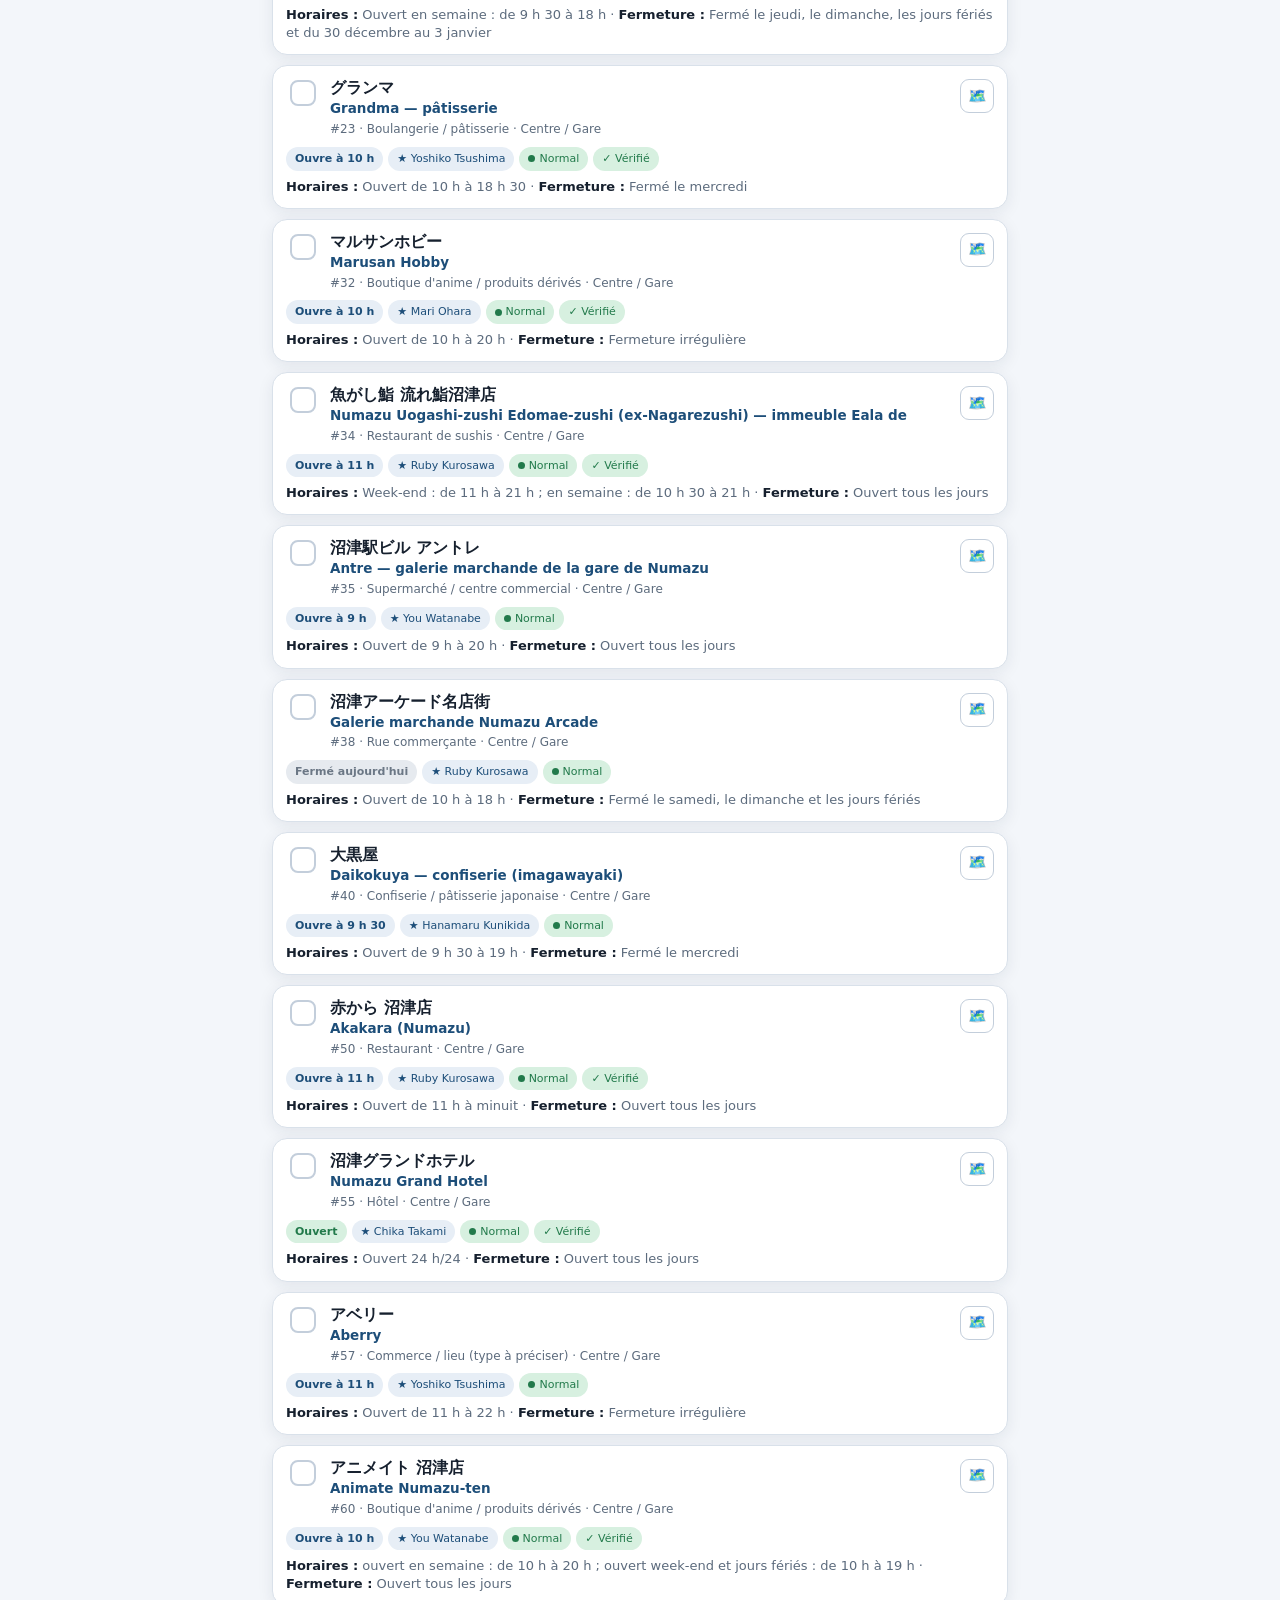
